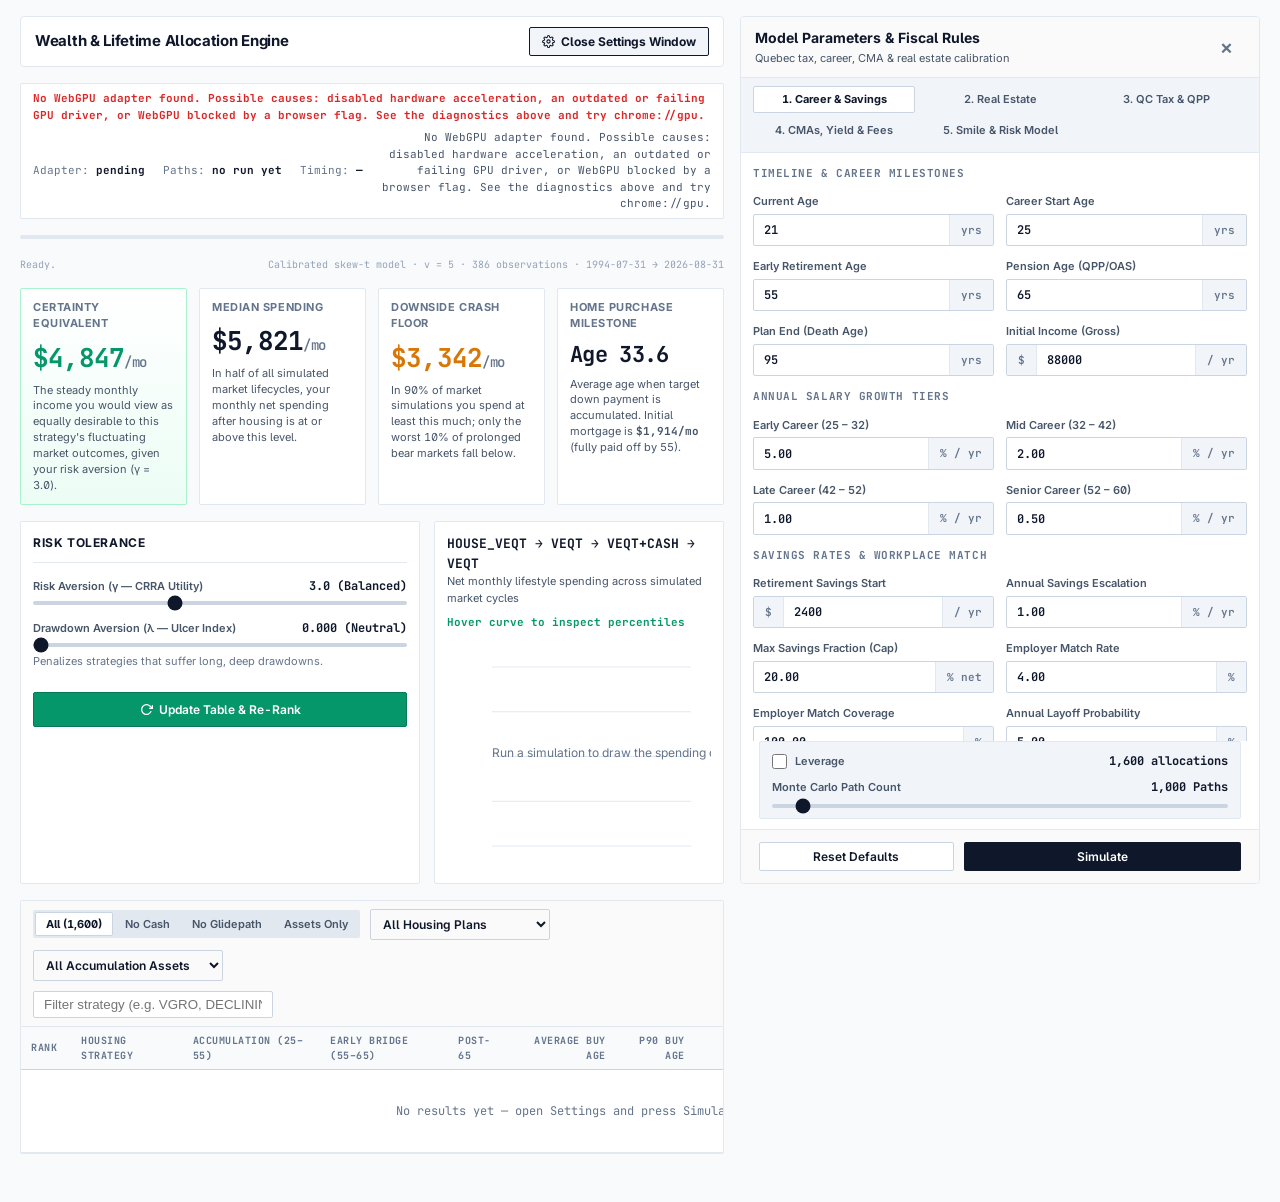
==== index.html @ cee50f3a "Institutional typography and denser UI geometry" ====
<!DOCTYPE html>
<html lang="en">
<head>
<meta charset="UTF-8">
<meta name="viewport" content="width=device-width, initial-scale=1.0">
<title>Wealth &amp; Lifetime Allocation Engine</title>
<link rel="preconnect" href="https://fonts.googleapis.com">
<link rel="preconnect" href="https://fonts.gstatic.com" crossorigin>
<link href="https://fonts.googleapis.com/css2?family=Inter:wght@400;500;600;700;800&family=JetBrains+Mono:wght@400;500;600;700&display=swap" rel="stylesheet">

<style>
:root {
  /* Institutional Wealth Palette (Wealthsimple / RBC Private Banking) */
  --bg-app: #f8fafc;
  --bg-card: #ffffff;
  --bg-subtle: #f1f5f9;
  --bg-hover: #e2e8f0;
  
  --border-subtle: #e2e8f0;
  --border-medium: #cbd5e1;
  --border-focus: #0f172a;
  
  --text-primary: #0f172a;
  --text-secondary: #475569;
  --text-muted: #64748b;
  --text-dim: #94a3b8;
  
  --brand-navy: #0f172a;
  --brand-green: #059669;
  --brand-green-bg: #ecfdf5;
  --brand-green-border: #a7f3d0;
  --brand-amber: #d97706;
  --brand-amber-bg: #fffbeb;
  --brand-amber-border: #fde68a;
  --brand-blue: #0284c7;
  
  --shadow-sm: 0 1px 3px 0 rgba(0, 0, 0, 0.04), 0 1px 2px -1px rgba(0, 0, 0, 0.04);
  --shadow-md: 0 4px 6px -1px rgba(0, 0, 0, 0.05), 0 2px 4px -2px rgba(0, 0, 0, 0.05);

  --font-sans: 'Inter', -apple-system, BlinkMacSystemFont, 'Segoe UI', Roboto, sans-serif;
  --font-mono: 'JetBrains Mono', 'SF Mono', Consolas, monospace;
}

* { box-sizing: border-box; margin: 0; padding: 0; font-feature-settings: "tnum" 1, "cv05" 1, "zero" 1; } /* Tabular numbers & slashed zero */
body {
  background-color: var(--bg-app);
  color: var(--text-primary);
  font-family: var(--font-sans);
  font-size: 13px;
  line-height: 1.5;
  min-height: 100vh;
  padding: 16px 20px 48px;
  -webkit-font-smoothing: antialiased;
}

/* Master Layout: Side-by-Side Dynamic Grid */
.layout-container {
  max-width: 1720px;
  margin: 0 auto;
  display: grid;
  grid-template-columns: minmax(0, 1fr);
  gap: 16px;
  transition: grid-template-columns 0.28s cubic-bezier(0.16, 1, 0.3, 1);
}
.layout-container.settings-open {
  grid-template-columns: minmax(0, 1fr) 520px;
}

.main-column {
  display: flex;
  flex-direction: column;
  gap: 16px;
  min-width: 0;
}

/* Top Institutional Header */
.header-bar {
  background: var(--bg-card);
  border: 1px solid var(--border-subtle);
  border-radius: 4px;
  padding: 10px 14px;
  display: flex;
  justify-content: space-between;
  align-items: center;
  flex-wrap: wrap;
  gap: 12px;
}
.brand-group { display: flex; align-items: center; gap: 12px; }
.brand-title { font-size: 15px; font-weight: 700; color: var(--text-primary); letter-spacing: -0.02em; }

.header-controls { display: flex; align-items: center; gap: 10px; }

button, .btn {
  font-family: var(--font-sans); cursor: pointer; border: 0;
  border-radius: 2px; font-weight: 600; font-size: 12px;
  padding: 6px 12px; transition: all 0.15s ease;
  display: inline-flex; align-items: center; justify-content: center; gap: 6px;
  user-select: none;
}
.btn-primary {
  background: var(--brand-navy); color: #ffffff;
}
.btn-primary:hover { background: #1e293b; }
.btn-secondary {
  background: #ffffff; color: var(--text-primary);
  border: 1px solid var(--border-medium);
}
.btn-secondary:hover { background: var(--bg-subtle); }
.btn-secondary.active {
  background: var(--bg-subtle); border-color: var(--text-primary); font-weight: 700;
}
.btn-green {
  background: var(--brand-green); color: #ffffff; border: 1px solid #047857;
}
.btn-green:hover { background: #047857; }

/* Hero Metrics KPI Strip */
.kpi-row {
  display: grid; grid-template-columns: repeat(4, 1fr); gap: 12px;
}
.kpi-card {
  background: var(--bg-card); border: 1px solid var(--border-subtle);
  border-radius: 2px; padding: 10px 12px;
  display: flex; flex-direction: column; gap: 6px;
}
.kpi-card.featured {
  border-color: var(--brand-green-border);
  background: linear-gradient(180deg, #ffffff 0%, var(--brand-green-bg) 100%);
}
.kpi-label { font-size: 11px; font-weight: 700; text-transform: uppercase; letter-spacing: 0.05em; color: var(--text-muted); }
.kpi-num { font-family: var(--font-mono); font-size: 26px; font-weight: 700; color: var(--text-primary); letter-spacing: -0.03em; }
.kpi-num.green { color: var(--brand-green); }
.kpi-num.amber { color: var(--brand-amber); }
.kpi-subtext { font-size: 11px; color: var(--text-secondary); line-height: 1.45; }

/* Main Workspace: Dials + S-Curve Chart */
.workspace-grid {
  display: grid; grid-template-columns: 400px minmax(0, 1fr); gap: 14px;
}

.card {
  background: var(--bg-card); border: 1px solid var(--border-subtle);
  border-radius: 2px; padding: 12px;
  display: flex; flex-direction: column; gap: 14px;
}
.card-header {
  display: flex; justify-content: space-between; align-items: center;
  border-bottom: 1px solid var(--border-subtle); padding-bottom: 10px;
}
.card-title { font-size: 12px; font-weight: 700; text-transform: uppercase; letter-spacing: 0.05em; color: var(--text-primary); }

.control-group { display: flex; flex-direction: column; gap: 6px; }
.control-top { display: flex; justify-content: space-between; align-items: center; }
.control-label { font-size: 11px; font-weight: 600; color: var(--text-secondary); white-space: nowrap; }
.control-value { font-family: var(--font-mono); font-size: 12px; font-weight: 700; color: var(--text-primary); white-space: nowrap; text-align: right; }

input[type="range"] {
  width: 100%; height: 4px; background: var(--border-medium);
  border-radius: 2px; outline: none; -webkit-appearance: none; cursor: pointer;
  accent-color: var(--brand-navy);
}

/* Institutional Input Affix Group Component */
.input-field { display: flex; flex-direction: column; gap: 4px; }
.field-label { font-size: 11px; font-weight: 600; color: var(--text-secondary); }
.input-affix-wrap {
  display: flex; align-items: center; background: #ffffff;
  border: 1px solid var(--border-medium); border-radius: 2px;
  overflow: hidden; transition: border-color 0.15s;
  width: 100%;
}
.input-affix-wrap:focus-within {
  border-color: var(--brand-navy);
}
.affix {
  padding: 7px 11px; font-size: 11px; font-weight: 600; color: var(--text-muted);
  background: var(--bg-subtle); user-select: none; font-family: var(--font-mono);
  white-space: nowrap !important;
  flex-shrink: 0;
  display: inline-flex; align-items: center;
}
.affix.prefix { border-right: 1px solid var(--border-subtle); }
.affix.suffix { border-left: 1px solid var(--border-subtle); }
.form-input {
  width: 100%; min-width: 0; border: 0; outline: none; padding: 7px 10px;
  font-size: 12px; font-family: var(--font-mono); font-weight: 600;
  color: var(--text-primary); background: transparent;
}
select.form-input {
  font-family: var(--font-sans); cursor: pointer; padding: 6px 8px;
  border: 1px solid var(--border-medium); border-radius: 2px;
}

/* Chart Card */
.chart-box {
  background: var(--bg-card); border: 1px solid var(--border-subtle);
  border-radius: 2px; padding: 12px;
  display: flex; flex-direction: column; gap: 10px; min-width: 0;
}
.chart-top { display: flex; justify-content: space-between; align-items: flex-start; flex-wrap: wrap; gap: 8px; }
.chart-title-main { font-size: 13px; font-weight: 700; color: var(--text-primary); font-family: var(--font-mono); }
.chart-desc { font-size: 11px; color: var(--text-secondary); }
.canvas-wrapper { position: relative; width: 100%; height: 230px; }
canvas { width: 100%; height: 100%; display: block; cursor: crosshair; }

/* Table Leaderboard */
.table-card {
  background: var(--bg-card); border: 1px solid var(--border-subtle);
  border-radius: 2px; overflow: hidden;
  display: flex; flex-direction: column;
}
.table-toolbar {
  padding: 8px 12px; border-bottom: 1px solid var(--border-subtle);
  background: #fafafa; display: flex; justify-content: space-between;
  align-items: center; flex-wrap: wrap; gap: 10px;
}
.segmented-pills {
  display: inline-flex; background: #e2e8f0; padding: 2px; border-radius: 2px; gap: 2px;
}
.seg-pill {
  background: none; border: 0; padding: 4px 10px; font-size: 11px; font-weight: 600;
  color: var(--text-secondary); border-radius: 2px;
}
.seg-pill.active { background: #ffffff; color: var(--text-primary); border: 1px solid var(--border-medium); font-weight: 700; }

.table-wrap { overflow-x: auto; max-height: 540px; }
table { width: 100%; border-collapse: collapse; text-align: left; font-size: 12px; min-width: 1140px; }
thead { position: sticky; top: 0; z-index: 2; background: #f8fafc; border-bottom: 1px solid var(--border-medium); }
th {
  padding: 6px 10px; font-size: 10px; font-weight: 700; text-transform: uppercase;
  letter-spacing: 0.05em; color: var(--text-muted); cursor: pointer; user-select: none;
  font-family: var(--font-mono);
}
th:hover { color: var(--text-primary); }
th.sortable[data-sorted] { color: var(--brand-navy); }
th.sortable[data-sorted]::after { font-size: 8px; opacity: 0.9; margin-left: 4px; }
th.sortable[data-sorted="desc"]::after { content: "\25BC"; }
th.sortable[data-sorted="asc"]::after { content: "\25B2"; }
th.right, td.right { text-align: right; }
tbody tr { border-bottom: 1px solid var(--border-subtle); cursor: pointer; transition: background 0.1s; }
tbody tr.v-spacer { border: 0; cursor: default; transition: none; }
tbody tr:hover { background: #f8fafc; }
tbody tr.selected-row { background: var(--brand-green-bg); border-left: 3px solid var(--brand-green); }
td { padding: 5px 10px; vertical-align: middle; white-space: nowrap; }

.mono { font-family: var(--font-mono); }
:root {
  /* Saturated semantic colors for the two-tone split chips */
  --c-veqt: #1e3a8a;    /* 100/0 Deep Midnight Navy */
  --c-vgro: #2563eb;    /* 80/20 Royal Blue */
  --c-vbal: #0d9488;    /* 60/40 Balanced Teal */
  --c-veqt15: #ea580c;  /* x1.5 Warm Orange */
  --c-veqt2: #dc2626;   /* x2.0 Crimson Red */
  --c-cash: #059669;    /* HISA Emerald Green */
  --c-glide: #0284c7;   /* Sky Steel Blue (Rising & Declining) */
  --c-rent: #64748b;    /* Renter Slate Grey */
}

/* Two-tone split chip: saturated color slug + white label */
.badge {
  display: inline-flex;
  align-items: stretch;   /* chip stretches the full badge height */
  background: #ffffff;
  border: 1px solid #cbd5e1;
  border-radius: 2px;
  overflow: hidden;       /* seamless edge-to-edge clipping */
  font-family: var(--font-mono);
  vertical-align: middle;
  line-height: 1;
}
.badge-chip {
  display: inline-flex;
  align-items: center;
  justify-content: center;
  padding: 0 5px;
  min-width: 22px;
  color: #ffffff;
  font-size: 9px;
  font-weight: 800;
  letter-spacing: -0.02em;
  user-select: none;
  flex-shrink: 0;
}
.badge-text {
  display: inline-flex;
  align-items: center;
  padding: 4px 7px;
  color: #0f172a;
  font-size: 11px;
  font-weight: 700;
  white-space: nowrap;
}
.badge-group { display: inline-flex; align-items: center; gap: 5px; }

/* Category chip colors */
.chip-veqt   { background: var(--c-veqt); }
.chip-vgro   { background: var(--c-vgro); }
.chip-vbal   { background: var(--c-vbal); }
.chip-veqt15 { background: var(--c-veqt15); }
.chip-veqt2  { background: var(--c-veqt2); }
.chip-cash   { background: var(--c-cash); }
.chip-glide  { background: var(--c-glide); }
.chip-rent   { background: var(--c-rent); }

/* SIDE SETTINGS WINDOW */
.settings-panel {
  display: none;
  background: var(--bg-card);
  border: 1px solid var(--border-subtle);
  border-radius: 4px;
  height: calc(100vh - 32px);
  position: sticky;
  top: 16px;
  overflow: hidden;
  flex-direction: column;
}
.layout-container.settings-open .settings-panel {
  display: flex;
}

.panel-titlebar {
  padding: 10px 14px;
  border-bottom: 1px solid var(--border-subtle);
  display: flex;
  justify-content: space-between;
  align-items: center;
  background: #fafafa;
}
.panel-heading { font-size: 14px; font-weight: 700; color: var(--text-primary); }
.panel-close-btn { background: none; border: 0; color: var(--text-muted); font-size: 20px; cursor: pointer; }
.panel-close-btn:hover { color: var(--text-primary); }

/* Category Nav Grid */
.category-nav {
  display: grid;
  grid-template-columns: repeat(3, 1fr);
  gap: 4px;
  padding: 8px 12px;
  background: var(--bg-subtle);
  border-bottom: 1px solid var(--border-subtle);
}
.cat-btn {
  background: transparent; border: 1px solid transparent;
  padding: 6px 4px; font-size: 11px; font-weight: 600;
  color: var(--text-secondary); border-radius: 2px;
  text-align: center; white-space: normal; line-height: 1.2;
}
.cat-btn.active {
  background: #ffffff; color: var(--brand-navy); font-weight: 700;
  border-color: var(--border-medium);
}

.settings-body {
  padding: 12px; overflow-y: auto; flex: 1; display: flex; flex-direction: column; gap: 14px;
}
.tab-section { display: none; flex-direction: column; gap: 12px; }
.tab-section.active { display: flex; }
.section-label { font-size: 11px; font-weight: 700; text-transform: uppercase; letter-spacing: 0.05em; color: var(--text-muted); font-family: var(--font-mono); }
.form-grid-2 { display: grid; grid-template-columns: 1fr 1fr; gap: 12px; }

/* Simulation Setup & Runner Box in Settings */
.sim-runner-box {
  background: var(--bg-subtle);
  border: 1px solid var(--border-subtle);
  border-radius: 2px;
  padding: 10px 12px;
  display: flex;
  flex-direction: column;
  gap: 8px;
}

/* Leverage toggle row inside the runner box */
.sim-toggle-row { display: flex; align-items: center; gap: 8px; cursor: pointer; }
.sim-toggle-row input[type="checkbox"] { width: 15px; height: 15px; margin: 0; cursor: pointer; accent-color: var(--brand-navy); }
.sim-toggle-row .control-value { margin-left: auto; }

.settings-footer {
  padding: 12px 18px; border-top: 1px solid var(--border-subtle);
  background: #fafafa; display: flex; gap: 10px;
}

@media (max-width: 1200px) {
  .layout-container.settings-open { grid-template-columns: 1fr; }
  .settings-panel { position: fixed; inset: 16px; height: auto; z-index: 100; }
  .workspace-grid { grid-template-columns: 1fr; }
  .kpi-row { grid-template-columns: 1fr 1fr; }
}
</style>
<style>.engine-chip.ok{color:var(--brand-green);font-weight:700}.engine-chip.bad{color:#dc2626;font-weight:700}.cma-toggle-row{display:flex;align-items:center;padding:2px 0}.cma-toggle{display:flex;align-items:center;gap:8px;cursor:pointer;font-size:12px;font-weight:600;color:var(--text-primary)}.cma-toggle input[type="checkbox"]{width:15px;height:15px;accent-color:var(--brand-navy);cursor:pointer}.cma-toggle-hint{color:var(--text-muted);font-weight:500}.btn-attract{animation:engine-glow 1.9s ease-in-out infinite;position:relative}.btn-attract::after{content:"";position:absolute;inset:-5px;border-radius:4px;border:2px solid var(--brand-green);opacity:0;animation:engine-ring 1.9s ease-out infinite;pointer-events:none}@keyframes engine-glow{0%,100%{box-shadow:0 0 0 0 rgba(5,150,105,.40)}50%{box-shadow:0 0 16px 3px rgba(5,150,105,.55)}}@keyframes engine-ring{0%{opacity:.9;transform:scale(1)}70%{opacity:0;transform:scale(1.07)}100%{opacity:0}}</style></head>
<body>

<div class="layout-container" id="app-container">

  <!-- MAIN COLUMN -->
  <main class="main-column">

    <!-- INSTITUTIONAL HEADER -->
    <header class="header-bar">
      <div class="brand-group">
        <div class="brand-title">Wealth &amp; Lifetime Allocation Engine</div>
      </div>

      <div class="header-controls">
        <button class="btn btn-secondary" id="btn-toggle-settings">
          <svg width="13" height="13" viewBox="0 0 24 24" fill="none" stroke="currentColor" stroke-width="2"><circle cx="12" cy="12" r="3"/><path d="M19.4 15a1.65 1.65 0 0 0 .33 1.82l.06.06a2 2 0 0 1 0 2.83 2 2 0 0 1-2.83 0l-.06-.06a1.65 1.65 0 0 0-1.82-.33 1.65 1.65 0 0 0-1 1.51V21a2 2 0 0 1-2 2 2 2 0 0 1-2-2v-.09A1.65 1.65 0 0 0 9 19.4a1.65 1.65 0 0 0-1.82.33l-.06.06a2 2 0 0 1-2.83 0 2 2 0 0 1 0-2.83l.06-.06a1.65 1.65 0 0 0 .33-1.82 1.65 1.65 0 0 0-1.51-1H3a2 2 0 0 1-2-2 2 2 0 0 1 2-2h.09A1.65 1.65 0 0 0 4.6 9a1.65 1.65 0 0 0-.33-1.82l-.06-.06a2 2 0 0 1 0-2.83 2 2 0 0 1 2.83 0l.06.06a1.65 1.65 0 0 0 1.82.33H9a1.65 1.65 0 0 0 1-1.51V3a2 2 0 0 1 2-2 2 2 0 0 1 2 2v.09a1.65 1.65 0 0 0 1 1.51 1.65 1.65 0 0 0 1.82-.33l.06-.06a2 2 0 0 1 2.83 0 2 2 0 0 1 0 2.83l-.06.06a1.65 1.65 0 0 0-.33 1.82V9a1.65 1.65 0 0 0 1.51 1H21a2 2 0 0 1 2 2 2 2 0 0 1-2 2h-.09a1.65 1.65 0 0 0-1.51 1z"/></svg>
          <span id="settings-btn-label">Open Settings Window</span>
        </button>
      </div>
    </header>

<div class="engine-status" style="display:flex; flex-wrap:wrap; gap:6px 18px; align-items:center; padding:6px 12px; background:var(--bg-card); border:1px solid var(--border-subtle); border-radius:2px; font-size:11px; font-family:var(--font-mono); color:var(--text-muted)">
  <span id="gpu-status" class="engine-chip ok">Checking WebGPU…</span>
  <span>Adapter: <b id="adapter-meta" style="color:var(--text-primary)">pending</b></span>
  <span>Paths: <b id="completed-meta" style="color:var(--text-primary)">no run yet</b></span>
  <span>Timing: <b id="timing-meta" style="color:var(--text-primary)">—</b></span>
  <span style="flex:1; text-align:right; color:var(--text-secondary)" id="run-message">Open Settings and press “Simulate” to run the engine.</span>
</div>
<div class="progress" style="height:4px; background:var(--border-subtle); border-radius:2px; overflow:hidden; margin:0">
  <div id="progress-fill" style="height:100%; width:0; background:var(--brand-green); transition:width .12s ease"></div>
</div>
<div style="display:flex; justify-content:space-between; font-size:10px; font-family:var(--font-mono); color:var(--text-dim); margin-top:2px">
  <span id="progress-detail">Ready.</span>
  <span>Calibrated skew-t model · ν = 5 · 386 observations · 1994-07-31 → 2026-08-31</span>
</div>


    <!-- HERO KPIS -->
    <section class="kpi-row">
      <div class="kpi-card featured">
        <span class="kpi-label">Certainty Equivalent</span>
        <div class="kpi-num green" id="kpi-ce">$4,847<span style="font-size:14px; font-weight:500; color:var(--text-muted)">/mo</span></div>
        <div class="kpi-subtext" id="kpi-ce-sub">The steady monthly income you would view as equally desirable to this strategy's fluctuating market outcomes, given your risk aversion (&gamma; = 3.0).</div>
      </div>

      <div class="kpi-card">
        <span class="kpi-label">Median Spending</span>
        <div class="kpi-num" id="kpi-median">$5,821<span style="font-size:14px; font-weight:500; color:var(--text-muted)">/mo</span></div>
        <div class="kpi-subtext">In half of all simulated market lifecycles, your monthly net spending after housing is at or above this level.</div>
      </div>

      <div class="kpi-card">
        <span class="kpi-label">Downside Crash Floor</span>
        <div class="kpi-num amber" id="kpi-floor">$3,342<span style="font-size:14px; font-weight:500; color:var(--text-muted)">/mo</span></div>
        <div class="kpi-subtext">In 90% of market simulations you spend at least this much; only the worst 10% of prolonged bear markets fall below.</div>
      </div>

      <div class="kpi-card">
        <span class="kpi-label">Home Purchase Milestone</span>
        <div class="kpi-num" style="font-size:22px" id="kpi-buy-age">Age 33.6</div>
        <div class="kpi-subtext" id="kpi-buy-sub">Average age when target down payment is accumulated. Initial mortgage is <b class="mono" id="kpi-mortgage">$1,914/mo</b> (fully paid off by 55).</div>
      </div>
    </section>

    <!-- WORKSPACE: DIALS + CANVAS S-CURVE -->
    <div class="workspace-grid">
      
      <!-- RISK TOLERANCE PANEL -->
      <div class="card">
        <div class="card-header">
          <span class="card-title">Risk Tolerance</span>
        </div>

        <div class="control-group">
          <div class="control-top">
            <span class="control-label">Risk Aversion (&gamma; &mdash; CRRA Utility)</span>
            <span class="control-value" id="val-gamma">3.0 (Balanced)</span>
          </div>
          <input type="range" id="slider-gamma" min="0" max="8" step="0.5" value="3.0">
        </div>

        <div class="control-group">
          <div class="control-top">
            <span class="control-label">Drawdown Aversion (&lambda; &mdash; Ulcer Index)</span>
            <span class="control-value" id="val-lambda">0.000 (Neutral)</span>
          </div>
          <input type="range" id="slider-lambda" min="0" max="0.03" step="0.005" value="0.000">
          <span style="font-size:11px; color:var(--text-muted)">Penalizes strategies that suffer long, deep drawdowns.</span>
        </div>

        <button class="btn btn-green" id="btn-update-table" style="width:100%; margin-top:8px; padding:9px 16px;">
          <svg width="13" height="13" viewBox="0 0 24 24" fill="none" stroke="currentColor" stroke-width="2.5"><polyline points="23 4 23 10 17 10"/><path d="M20.49 15a9 9 0 1 1-2.12-9.36L23 10"/></svg>
          Update Table & Re-Rank
        </button>
      </div>

      <!-- S-CURVE CANVAS CHART -->
      <div class="chart-box">
        <div class="chart-top">
          <div>
            <div class="chart-title-main" id="chart-strategy-name">HOUSE_VEQT &rarr; VEQT &rarr; VEQT+CASH &rarr; VEQT</div>
            <div class="chart-desc">Net monthly lifestyle spending across simulated market cycles</div>
          </div>
          <div style="display:flex; align-items:center; gap:12px; font-size:11px; font-family:var(--font-mono)">
            <span id="chart-crosshair-val" style="color:var(--brand-green); font-weight:700">Hover curve to inspect percentiles</span>
          </div>
        </div>
        <div class="canvas-wrapper">
          <canvas id="chart-canvas"></canvas>
        </div>
      </div>

    </div>

    <!-- TABLE LEADERBOARD -->
    <div class="table-card">
      <div class="table-toolbar">
        <div style="display:flex; align-items:center; gap:10px; flex-wrap:wrap">
          <div class="segmented-pills" id="seg-mix">
            <button class="seg-pill active" data-mix="ALL">All (1,600)</button>
            <button class="seg-pill" data-mix="NO_CASH">No Cash</button>
            <button class="seg-pill" data-mix="NO_GLIDEPATH">No Glidepath</button>
            <button class="seg-pill" data-mix="ASSETS_ONLY">Assets Only</button>
          </div>

          <!-- Housing Strategy Mode Dropdown -->
          <select id="filter-house" class="form-input" style="width:180px">
            <option value="ALL" selected>All Housing Plans</option>
            <option value="HOUSE_VEQT">Homeowner (VEQT Fund)</option>
            <option value="HOUSE_VGRO">Homeowner (VGRO Fund)</option>
            <option value="HOUSE_VBAL">Homeowner (VBAL Fund)</option>
            <option value="HOUSE_CASH">Homeowner (CASH HISA)</option>
            <option value="HOUSE_NONE">Renter ($2.5k Rent)</option>
          </select>

          <!-- All Accumulation Assets Dropdown -->
          <select id="filter-accum" class="form-input" style="width:190px">
            <option value="ALL">All Accumulation Assets</option>
            <option value="VEQT">VEQT (100% Equity)</option>
            <option value="VGRO">VGRO (80/20 Balanced)</option>
            <option value="VBAL">VBAL (60/40 Conservative)</option>
            <option value="VEQT1.5">VEQT1.5 (1.5x Leveraged)</option>
            <option value="VEQT2">VEQT2 (2.0x Leveraged)</option>
          </select>
        </div>

        <input type="text" id="table-search" placeholder="Filter strategy (e.g. VGRO, DECLINING)..." style="width:240px; padding:5px 10px; border:1px solid var(--border-medium); border-radius:2px;">
      </div>

      <div class="table-wrap">
        <table>
          <thead>
            <tr>
              <th style="width:50px">Rank</th>
              <th class="sortable" data-col="house">Housing Strategy</th>
              <th class="sortable" id="th-accum" data-col="accum">Accumulation (25–55)</th>
              <th class="sortable" id="th-bridge" data-col="bridge">Early Bridge (55–65)</th>
              <th class="sortable" id="th-post" data-col="post">Post-65</th>
              <th class="right sortable" data-col="buyAge">Average Buy Age</th>
              <th class="right sortable" data-col="p90BuyAge">P90 Buy Age</th>
              <th class="right sortable" data-col="mortgage">Average Mortgage</th>
              <th class="right sortable" style="color:var(--brand-green)" data-col="ce">Certainty Equivalent</th>
              <th class="right sortable" data-col="median">Median</th>
              <th class="right sortable" data-col="ui">Ulcer Index</th>
              <th class="right sortable" style="color:var(--brand-amber)" data-col="floor">P10</th>
              <th class="right sortable" data-col="p90">P90</th>
            </tr>
          </thead>
          <tbody id="table-body">
            <!-- Populated by JS -->
          </tbody>
        </table>
      </div>
    </div>

  </main>

  <!-- SIDE SETTINGS DOCKED WINDOW -->
  <aside class="settings-panel" id="settings-window">
    <div class="panel-titlebar">
      <div>
        <div class="panel-heading">Model Parameters & Fiscal Rules</div>
        <div style="font-size:11px; color:var(--text-secondary); margin-top:2px">Quebec tax, career, CMA & real estate calibration</div>
      </div>
      <button class="panel-close-btn" id="btn-close-settings">&times;</button>
    </div>

    <!-- Category Nav Grid -->
    <div class="category-nav">
      <button class="cat-btn active" data-tab="tab-career">1. Career & Savings</button>
      <button class="cat-btn" data-tab="tab-re">2. Real Estate</button>
      <button class="cat-btn" data-tab="tab-tax">3. QC Tax & QPP</button>
      <button class="cat-btn" data-tab="tab-cma">4. CMAs, Yield & Fees</button>
      <button class="cat-btn" data-tab="tab-spend">5. Smile & Risk Model</button>
    </div>

    <div class="settings-body">
      
      <!-- TAB 1: CAREER & SAVINGS -->
      <div class="tab-section active" id="tab-career">
        <div class="section-label">Timeline & Career Milestones</div>
        <div class="form-grid-2">
          <div class="input-field">
            <span class="field-label">Current Age</span>
            <div class="input-affix-wrap"><input type="number" id="inp-currentAge" class="form-input" value="21"><span class="affix suffix">yrs</span></div>
          </div>
          <div class="input-field">
            <span class="field-label">Career Start Age</span>
            <div class="input-affix-wrap"><input type="number" id="inp-careerStartAge" class="form-input" value="25"><span class="affix suffix">yrs</span></div>
          </div>
          <div class="input-field">
            <span class="field-label">Early Retirement Age</span>
            <div class="input-affix-wrap"><input type="number" id="inp-retirementAge" class="form-input" value="55"><span class="affix suffix">yrs</span></div>
          </div>
          <div class="input-field">
            <span class="field-label">Pension Age (QPP/OAS)</span>
            <div class="input-affix-wrap"><input type="number" id="inp-pensionStartAge" class="form-input" value="65"><span class="affix suffix">yrs</span></div>
          </div>
          <div class="input-field">
            <span class="field-label">Plan End (Death Age)</span>
            <div class="input-affix-wrap"><input type="number" id="inp-deathAge" class="form-input" value="95"><span class="affix suffix">yrs</span></div>
          </div>
          <div class="input-field">
            <span class="field-label">Initial Income (Gross)</span>
            <div class="input-affix-wrap"><span class="affix prefix">$</span><input type="text" id="inp-startingSalary" class="form-input" value="88,000"><span class="affix suffix">/ yr</span></div>
          </div>
        </div>

        <div class="section-label">Annual Salary Growth Tiers</div>
        <div class="form-grid-2">
          <div class="input-field">
            <span class="field-label" id="lbl-tier1">Early Career (25 – 32)</span>
            <div class="input-affix-wrap"><input type="number" step="0.1" class="form-input" value="5.0"><span class="affix suffix">% / yr</span></div>
          </div>
          <div class="input-field">
            <span class="field-label">Mid Career (32 – 42)</span>
            <div class="input-affix-wrap"><input type="number" step="0.1" class="form-input" value="2.0"><span class="affix suffix">% / yr</span></div>
          </div>
          <div class="input-field">
            <span class="field-label">Late Career (42 – 52)</span>
            <div class="input-affix-wrap"><input type="number" step="0.1" class="form-input" value="1.0"><span class="affix suffix">% / yr</span></div>
          </div>
          <div class="input-field">
            <span class="field-label" id="lbl-tier4">Senior Career (52 – 60)</span>
            <div class="input-affix-wrap"><input type="number" step="0.1" class="form-input" value="0.5"><span class="affix suffix">% / yr</span></div>
          </div>
        </div>

        <div class="section-label">Savings Rates & Workplace Match</div>
        <div class="form-grid-2">
          <div class="input-field">
            <span class="field-label">Retirement Savings Start</span>
            <div class="input-affix-wrap"><span class="affix prefix">$</span><input type="text" class="form-input" value="2,400"><span class="affix suffix">/ yr</span></div>
          </div>
          <div class="input-field">
            <span class="field-label">Annual Savings Escalation</span>
            <div class="input-affix-wrap"><input type="number" step="0.1" class="form-input" value="1.0"><span class="affix suffix">% / yr</span></div>
          </div>
          <div class="input-field">
            <span class="field-label">Max Savings Fraction (Cap)</span>
            <div class="input-affix-wrap"><input type="number" step="1" class="form-input" value="20.0"><span class="affix suffix">% net</span></div>
          </div>
          <div class="input-field">
            <span class="field-label">Employer Match Rate</span>
            <div class="input-affix-wrap"><input type="number" step="0.5" class="form-input" value="4.0"><span class="affix suffix">%</span></div>
          </div>
          <div class="input-field">
            <span class="field-label">Employer Match Coverage</span>
            <div class="input-affix-wrap"><input type="number" step="10" class="form-input" value="100.0"><span class="affix suffix">%</span></div>
          </div>
          <div class="input-field">
            <span class="field-label">Annual Layoff Probability</span>
            <div class="input-affix-wrap"><input type="number" step="0.5" class="form-input" value="5.0"><span class="affix suffix">%</span></div>
          </div>
        </div>
      </div>

      <!-- TAB 2: REAL ESTATE & RENTING -->
      <div class="tab-section" id="tab-re">
        <div class="section-label">Property & Mortgage Parameters</div>
        <div class="form-grid-2">
          <div class="input-field">
            <span class="field-label">Target Property Value</span>
            <div class="input-affix-wrap"><span class="affix prefix">$</span><input type="text" class="form-input" value="500,000"></div>
          </div>
          <div class="input-field">
            <span class="field-label">Down Payment Fraction</span>
            <div class="input-affix-wrap"><input type="number" step="1" class="form-input" value="20.0"><span class="affix suffix">%</span></div>
          </div>
          <div class="input-field">
            <span class="field-label">Closing & Welcome Tax</span>
            <div class="input-affix-wrap"><span class="affix prefix">$</span><input type="text" class="form-input" value="10,000"></div>
          </div>
          <div class="input-field">
            <span class="field-label">Real Mortgage Interest Rate</span>
            <div class="input-affix-wrap"><input type="number" step="0.05" class="form-input" value="2.00"><span class="affix suffix">% / yr</span></div>
          </div>
          <div class="input-field">
            <span class="field-label">Condo Fees + Municipal Tax</span>
            <div class="input-affix-wrap"><span class="affix prefix">$</span><input type="text" class="form-input" value="650"><span class="affix suffix">/ mo</span></div>
          </div>
          <div class="input-field">
            <span class="field-label">Market Rent (Renter Baseline)</span>
            <div class="input-affix-wrap"><span class="affix prefix">$</span><input type="text" class="form-input" value="2,500"><span class="affix suffix">/ mo</span></div>
          </div>
        </div>

        <div class="section-label">Housing Savings & Registered Programs</div>
        <div class="form-grid-2">
          <div class="input-field">
            <span class="field-label">House Savings Start</span>
            <div class="input-affix-wrap"><span class="affix prefix">$</span><input type="text" class="form-input" value="1,200"><span class="affix suffix">/ yr</span></div>
          </div>
          <div class="input-field">
            <span class="field-label">House Savings Escalation</span>
            <div class="input-affix-wrap"><input type="number" step="0.1" class="form-input" value="2.0"><span class="affix suffix">% / yr</span></div>
          </div>
          <div class="input-field">
            <span class="field-label">Max House Savings Fraction (Cap)</span>
            <div class="input-affix-wrap"><input type="number" step="1" class="form-input" value="10.0"><span class="affix suffix">% net</span></div>
          </div>
          <div class="input-field">
            <span class="field-label">FHSA Annual Contribution</span>
            <div class="input-affix-wrap"><span class="affix prefix">$</span><input type="text" class="form-input" value="8,000"><span class="affix suffix">/ yr</span></div>
          </div>
          <div class="input-field">
            <span class="field-label">FHSA Lifetime Maximum</span>
            <div class="input-affix-wrap"><span class="affix prefix">$</span><input type="text" class="form-input" value="40,000"></div>
          </div>
          <div class="input-field">
            <span class="field-label">HBP Max RRSP Withdrawal</span>
            <div class="input-affix-wrap"><span class="affix prefix">$</span><input type="text" class="form-input" value="60,000"></div>
          </div>
          <div class="input-field">
            <span class="field-label">HBP Repayment Period</span>
            <div class="input-affix-wrap"><input type="number" class="form-input" value="15"><span class="affix suffix">yrs</span></div>
          </div>
        </div>
      </div>

      <!-- TAB 3: TAX & QPP -->
      <div class="tab-section" id="tab-tax">
        <div class="section-label">Quebec & Federal Income Tax Rules</div>
        <div class="form-grid-2">
          <div class="input-field">
            <span class="field-label">RRSP Meltdown Ceiling</span>
            <div class="input-affix-wrap"><span class="affix prefix">$</span><input type="text" class="form-input" value="55,000"><span class="affix suffix">/ yr</span></div>
          </div>
          <div class="input-field">
            <span class="field-label">OAS Clawback Threshold</span>
            <div class="input-affix-wrap"><span class="affix prefix">$</span><input type="text" class="form-input" value="95,323"><span class="affix suffix">/ yr</span></div>
          </div>
          <div class="input-field">
            <span class="field-label">Capital Gains Inclusion Rate</span>
            <div class="input-affix-wrap"><input type="number" step="1" class="form-input" value="50.0"><span class="affix suffix">%</span></div>
          </div>
          <div class="input-field">
            <span class="field-label">Capital Gains Marginal Tax</span>
            <div class="input-affix-wrap"><input type="number" step="1" class="form-input" value="30.0"><span class="affix suffix">%</span></div>
          </div>
        </div>

        <div class="section-label">Enhanced QPP & OAS Government Pensions</div>
        <div class="form-grid-2">
          <div class="input-field">
            <span class="field-label">Enhanced QPP Max at 65</span>
            <div class="input-affix-wrap"><span class="affix prefix">$</span><input type="text" class="form-input" value="25,500"><span class="affix suffix">/ yr</span></div>
          </div>
          <div class="input-field">
            <span class="field-label">OAS Maximum at 65</span>
            <div class="input-affix-wrap"><span class="affix prefix">$</span><input type="text" class="form-input" value="8,908"><span class="affix suffix">/ yr</span></div>
          </div>
          <div class="input-field">
            <span class="field-label">QPP Tier 1 MGA (YMPE)</span>
            <div class="input-affix-wrap"><span class="affix prefix">$</span><input type="text" class="form-input" value="71,300"></div>
          </div>
          <div class="input-field">
            <span class="field-label">QPP Tier 2 MSGA (YAMPE)</span>
            <div class="input-affix-wrap"><span class="affix prefix">$</span><input type="text" class="form-input" value="81,200"></div>
          </div>
          <div class="input-field">
            <span class="field-label">QPP Deferral Rate (to 72)</span>
            <div class="input-affix-wrap"><input type="number" step="0.1" class="form-input" value="8.4"><span class="affix suffix">% / yr</span></div>
          </div>
          <div class="input-field">
            <span class="field-label">OAS Deferral Rate (to 70)</span>
            <div class="input-affix-wrap"><input type="number" step="0.1" class="form-input" value="7.2"><span class="affix suffix">% / yr</span></div>
          </div>
        </div>
      </div>

      <!-- TAB 4: CMAS, YIELD & FEES -->
      <div class="tab-section" id="tab-cma">
        <div class="section-label">Real Expected Returns (CMAs) & Distributions</div>
        <div class="form-grid-2">
          <div class="input-field">
            <span class="field-label">VEQT Real Expected Return</span>
            <div class="input-affix-wrap"><input type="number" step="0.05" class="form-input" value="4.30"><span class="affix suffix">% / yr</span></div>
          </div>
          <div class="input-field">
            <span class="field-label">VGRO Real Expected Return</span>
            <div class="input-affix-wrap"><input type="number" step="0.05" class="form-input" value="3.71"><span class="affix suffix">% / yr</span></div>
          </div>
          <div class="input-field">
            <span class="field-label">VBAL Real Expected Return</span>
            <div class="input-affix-wrap"><input type="number" step="0.05" class="form-input" value="3.12"><span class="affix suffix">% / yr</span></div>
          </div>
          <div class="input-field">
            <span class="field-label">HISA Cash Real Return</span>
            <div class="input-affix-wrap"><input type="number" step="0.05" class="form-input" value="-0.50"><span class="affix suffix">% / yr</span></div>
          </div>
          <div class="input-field">
            <span class="field-label">Distribution Yield</span>
            <div class="input-affix-wrap"><input type="number" step="0.1" class="form-input" value="1.8"><span class="affix suffix">% / yr</span></div>
          </div>
          <div class="input-field">
            <span class="field-label">Tax on Distributions</span>
            <div class="input-affix-wrap"><input type="number" step="1" class="form-input" value="25.0"><span class="affix suffix">%</span></div>
          </div>
        </div>

        <div class="cma-toggle-row">
  <label class="cma-toggle" for="inp-use-forward-cmas">
    <input type="checkbox" id="inp-use-forward-cmas" checked>
    <span>Use expected returns above <span class="cma-toggle-hint">&mdash; off uses historical</span></span>
  </label>
</div>

<div class="section-label">Leverage Borrowing & Cash Buffer</div>
        <div class="form-grid-2">
          <div class="input-field">
            <span class="field-label">Real Borrowing Rate</span>
            <div class="input-affix-wrap"><input type="number" step="0.05" class="form-input" value="2.25"><span class="affix suffix">% / yr</span></div>
          </div>
          <div class="input-field">
            <span class="field-label">Extra MER for VEQT1.5</span>
            <div class="input-affix-wrap"><input type="number" step="0.01" class="form-input" value="0.20"><span class="affix suffix">% / yr</span></div>
          </div>
          <div class="input-field">
            <span class="field-label">Extra MER for VEQT2.0</span>
            <div class="input-affix-wrap"><input type="number" step="0.01" class="form-input" value="0.40"><span class="affix suffix">% / yr</span></div>
          </div>
          <div class="input-field">
            <span class="field-label">Cash Wedge Duration</span>
            <div class="input-affix-wrap"><input type="number" step="0.5" class="form-input" value="3.0"><span class="affix suffix">yrs</span></div>
          </div>
        </div>
      </div>

      <!-- TAB 5: SPENDING SMILE & RISK MODEL -->
      <div class="tab-section" id="tab-spend">
        <div class="section-label">Retirement Spending Smile Tiers</div>
        <div class="form-grid-2">
          <div class="input-field">
            <span class="field-label">Active Phase (60 – 70)</span>
            <div class="input-affix-wrap"><input type="number" step="0.1" class="form-input" value="0.0"><span class="affix suffix">% / yr</span></div>
          </div>
          <div class="input-field">
            <span class="field-label">Slowing Phase (70 – 77)</span>
            <div class="input-affix-wrap"><input type="number" step="0.1" class="form-input" value="-1.0"><span class="affix suffix">% / yr</span></div>
          </div>
          <div class="input-field">
            <span class="field-label">Late Phase (77 – 78)</span>
            <div class="input-affix-wrap"><input type="number" step="0.1" class="form-input" value="-1.5"><span class="affix suffix">% / yr</span></div>
          </div>
          <div class="input-field">
            <span class="field-label">Care Phase (78 – 95)</span>
            <div class="input-affix-wrap"><input type="number" step="0.1" class="form-input" value="1.2"><span class="affix suffix">% / yr</span></div>
          </div>
        </div>

        <div class="section-label">Heavy-Tailed Skew & Calibration</div>
        <div class="form-grid-2">
          <div class="input-field">
            <span class="field-label">Degrees of Freedom (&nu;)</span>
            <div class="input-affix-wrap"><input type="number" class="form-input" value="5"></div>
          </div>
          <div class="input-field">
            <span class="field-label">Skew Delta Cap</span>
            <div class="input-affix-wrap"><input type="number" step="0.01" class="form-input" value="0.85"></div>
          </div>
          <div class="input-field">
            <span class="field-label">Mortality Reduction</span>
            <div class="input-affix-wrap"><input type="number" step="0.05" class="form-input" value="0.50"></div>
          </div>
          <div class="input-field">
            <span class="field-label">Annual Discount Rate</span>
            <div class="input-affix-wrap"><input type="number" step="0.1" class="form-input" value="1.0"><span class="affix suffix">% / yr</span></div>
          </div>
        </div>
      </div>

    </div>

    <!-- Simulation Runner Setup Inside Settings -->
    <div style="padding: 0 18px 10px;">
      <div class="sim-runner-box">
        <label class="sim-toggle-row" for="chk-leverage" title="Include VEQT 1.5 / VEQT 2.0 leveraged strategies. Off by default: 1,600 strategies without leverage; on: all 5,040.">
          <input type="checkbox" id="chk-leverage">
          <span class="control-label">Leverage</span>
          <span class="control-value" id="val-leverage-count">1,600 allocations</span>
        </label>
        <div class="control-top">
          <span class="control-label">Monte Carlo Path Count</span>
          <span class="control-value" id="val-sim-count">1,000 Paths</span>
        </div>
        <input type="range" id="slider-sim-count" min="500" max="10000" step="500" value="1000">
      </div>
    </div>

    <!-- Settings Window Actions: Reset Defaults & Simulate -->
    <div class="settings-footer">
      <button class="btn btn-secondary" style="flex:1" id="btn-reset-defaults">Reset Defaults</button>
      <button class="btn btn-primary btn-attract" style="flex:1.5" id="btn-run-sim">Simulate</button>
    </div>
  </aside>

</div>

<script type="application/json" id="model-data">{"defaultSeed":42,"defaults":{"simulations":1000,"batchSize":250,"columnsPerWorkgroup":1,"gamma":3.0,"floorPercentile":10,"targetSpending":3500.0,"allocationCount":5040},"inputs":{"currentAge":21,"careerStartAge":25,"retirementAge":55,"pensionStartAge":65,"deathAge":95,"startingSalary":88000.0,"promotionPhases":[{"start":25,"end":32,"growth":0.05},{"start":32,"end":42,"growth":0.02},{"start":42,"end":52,"growth":0.01},{"start":52,"end":60,"growth":0.005}],"savingsStartAnnual":2400.0,"retirementSavingsStartAnnual":2400.0,"retirementSavingsEscalationRate":0.01,"houseSavingsStartAnnual":1200.0,"houseSavingsEscalationRate":0.02,"savingsMaxFraction":0.2,"houseSavingsMaxFraction":0.1,"propertyValue":500000.0,"downPaymentFraction":0.2,"closingCosts":10000.0,"realMortgageRateAnnual":0.02,"monthlyPropertyTaxesCondo":650.0,"monthlyMarketRent":2500.0,"fhsaAnnualLimit":8000.0,"fhsaMaxBalance":40000.0,"hbpMaxWithdrawal":60000.0,"hbpRepaymentYears":15,"tfsaAnnualLimit":7000.0,"rrspContributionRate":0.18,"rrspMaxContribution":31560.0,"otherTfsa":10000.0,"layoffAnnualProbability":0.05,"post50HealthcareAnnual":3600.0,"healthcareEndAge":65,"annualDistributionYield":0.018,"taxOnDistributions":0.25,"capitalGainsInclusionRate":0.5,"capitalGainsTaxRate":0.3,"realBorrowRateAnnual":0.0225,"extraMer15":0.002,"extraMer20":0.004,"hisaAnnualRealReturn":-0.005,"cashWedgeYears":3.0,"meltdownBracketAnnual":55000.0,"oasClawbackThreshold":95323.0,"oasClawbackRate":0.15,"maxQppAge65":25500.0,"maxOasAge65":8907.72,"qppDeferralAnnual":0.084,"qppDeferralCap":1.588,"oasDeferralAnnual":0.072,"oasDeferralCap":1.36,"oas75Increase":1.1,"taxThresholdsAnnual":[16000.0,52000.0,104000.0,175000.0],"taxRates":[0.0,0.27,0.37,0.47,0.53],"qppBasicAnnual":3500.0,"qppMaximumAnnual":71300.0,"qppMaximumMSGA":81200.0,"qppRate":0.064,"qppRateTier2":0.04,"eiMaximumAnnual":65700.0,"eiRate":0.0131,"rqapMaximumAnnual":98000.0,"rqapRate":0.00494,"cmas":{"VEQT":0.043,"VGRO":0.0371,"VBAL":0.0312},"useForwardLookingCmas":true,"skewDegreesFreedom":5,"deltaCap":0.85,"deltaTolerance":0.99,"mortalityReductionFactor":0.5,"discountRateAnnual":0.01,"smileSchedule":[{"start":60,"end":70,"change":0.0},{"start":70,"end":77,"change":-0.01},{"start":77,"end":78,"change":-0.015},{"start":78,"end":95,"change":0.012}],"rrifFactors":{"71":0.0528,"72":0.054,"73":0.0553,"74":0.0567,"75":0.0582,"76":0.0598,"77":0.0617,"78":0.0636,"79":0.0658,"80":0.0682,"81":0.0708,"82":0.0738,"83":0.0771,"84":0.0808,"85":0.0851,"86":0.0899,"87":0.0955,"88":0.1021,"89":0.1099,"90":0.1192,"91":0.1306,"92":0.1449,"93":0.1634,"94":0.1879},"employerMatchRate":0.04,"employerMatchPercent":1.0},"historicalReturns":[0.03501801305364172,0.032138634614997885,0.027131539265609295,0.03922151653302608,0.032688646979167624,0.024344537483491413,-0.02550612585333445,-0.022287782603712447,-0.018547530819110647,0.01498141073397341,0.011880159157776404,0.008385109021110004,-0.03841047506183737,-0.032980498290829496,-0.027178779527503694,0.022216076612390445,0.018761571303088198,0.01592401243702124,-0.020222672395323715,-0.015115105820463715,-0.009646302290889364,0.013654043033443086,0.013994295385758138,0.013685061555911426,0.03743815113601423,0.031220802065115905,0.025441024661154277,-0.005819348309372696,-0.0036309012937401075,-0.0012259635281344217,0.035867427942275265,0.036093507331470764,0.034559331757758605,0.018937690577047972,0.016669575015089366,0.013241671756505369,0.03229357162664015,0.025003176439899244,0.01743087032849866,-0.018876160053819868,-0.012546771079003483,-0.005424449432437473,0.019050541185759773,0.01628660321797315,0.013005262480686675,-0.018868822190464374,-0.012601944157189626,-0.006165869283313974,0.04594155249261167,0.039074248158160296,0.03253019890396547,0.02154160299003438,0.020050222886068836,0.018538692233511345,0.0432236800936856,0.037096113940708,0.02946193785890494,-0.0009230918576677016,-0.004912636902337453,-0.009672330268938767,0.005170294467692793,0.002514208194542844,-9.995485995673015e-05,0.024107114866095403,0.018008129223678893,0.012106298772586843,0.018004225432202592,0.013771586476337916,0.008024863850886188,-0.016382824862622214,-0.011213601798440442,-0.005798997465991107,-0.035846677215367495,-0.028404926667668806,-0.02044218871443182,0.026948768743236817,0.021913064190454135,0.015279710938880031,0.036510340803907804,0.032382546223211905,0.028185265663321024,0.006900745670442188,0.009212670338603957,0.010987405283883422,0.062426955849326005,0.05275263077077286,0.04185773175791474,0.0022286427329849534,0.0012522241233241527,-0.0013952770423817373,0.01771021607406431,0.014940706468719478,0.009947947280012803,0.014487245166455054,0.01146386965148416,0.008005038245829876,-0.03053871061480351,-0.026690835832152482,-0.023668213435449892,0.032286680202497475,0.027902627951401193,0.02381147133735184,0.057851978838946216,0.04791139369307018,0.038182230925216665,0.032320177641185,0.027238713252353497,0.021742467593835135,0.06240055031073699,0.055978157933763706,0.04782478350510533,-0.05338454087806532,-0.04595168299444918,-0.037582713782078225,0.05672207370104876,0.04923898480177691,0.03921124050611091,-0.040945152809148344,-0.03175422389477944,-0.021642776892310867,0.002555667627894609,0.0019827303964210508,-3.07425342633838e-05,0.01976778229353582,0.018250602937073257,0.0151009038789236,0.004250044781600293,0.002360847563051438,0.0014590500120397198,0.05313645749687024,0.04345544278196467,0.03147469504269251,0.04452552877549554,0.03716773339266455,0.026781005942348113,0.013225846296177846,0.011329081961454213,0.008669220218991969,-0.02164336210704909,-0.01738456604357752,-0.013296982317579586,0.00593334848160354,0.004688282646475361,0.0039295628299589325,-0.006426816175961858,-0.004639343104617,-0.0038927880819474847,-0.14954166542230385,-0.11963843472202518,-0.08543378024903847,0.02188342077013128,0.02249506423345271,0.023150069647603022,0.10563220421560593,0.08450742414622536,0.062347924195640614,0.03652135343256968,0.029967430681390184,0.022426965031491886,0.048939678452227575,0.04005083915850616,0.030551563922391,0.011343839540712386,0.010110381318254147,0.009555597693597484,-0.037046485526182504,-0.0327913867652293,-0.02858092991166461,0.046459272297925125,0.037751489934853444,0.029469705921324918,0.03410767040918827,0.02897648110136153,0.023093361483329966,-0.02187091717390688,-0.01941888125686675,-0.01680377384197229,0.045179018969786267,0.03544257816140162,0.025324261405324178,0.007273251523104207,0.004543645992661105,0.003229550748239385,-0.013969229757768153,-0.011456973647423041,-0.008953689282212074,-0.022830962293752033,-0.016642801858007483,-0.008631474482068136,0.04997264464536921,0.04053442246065808,0.030179942607610588,0.04292277543686773,0.03564233069539258,0.027494389167391775,0.07856142926595178,0.06391248881208278,0.04653809977037415,-0.024476093543006727,-0.019620752838599986,-0.013648111834716037,0.021033657385133075,0.017973106202981537,0.013178335870130953,0.06052708685350261,0.05055732299486482,0.041160585249377046,-0.030015756352265055,-0.024569499824706242,-0.018749323255389583,-0.021293765065382275,-0.018420788759805018,-0.01586665021545275,0.05006094305369557,0.043246439180157026,0.0368208841093729,-0.010345479584762285,-0.0064980958609400785,-0.003345156518295478,0.05390367452281053,0.046353575334523445,0.03952365625795706,-0.05184797778022043,-0.041869126784020994,-0.030994173838934658,-0.038611999024085075,-0.0313669102663473,-0.024030716088176862,-0.07869813854889962,-0.06138155925112143,-0.04173196938312407,-0.0025325259387368737,-0.005732067135832963,-0.011580139537856304,0.03964066315867654,0.03249267848303772,0.023541008950363373,-0.09511744477965478,-0.07730610201420918,-0.056943580702748964,-0.04846994507499813,-0.04041138089019014,-0.03059921594228765,0.037338358844320796,0.024548657113909744,0.010483980296517093,0.009153842583720095,0.007089625149392154,0.004959297184568445,-0.040937241054444184,-0.03165100646175023,-0.021692231883987723,-0.012443898527068065,-0.005248080512829545,0.0020007265686621256,-0.034792388921780826,-0.024049727584496194,-0.012363079116520015,-0.07941303084277107,-0.06282760883802974,-0.04390150450725838,0.029129608458955403,0.030884959485497188,0.03189402340570635,0.0657203020180519,0.0504620980561139,0.03288804924062916,0.03067938810815707,0.024292881626443164,0.015230672262078304,-0.015183231140707965,-0.011311544390622985,-0.007742363848473044,-0.007358927706370477,-0.006181218549352274,-0.004693925140969113,0.0376616276645787,0.025128223000794536,0.011569054296676429,-0.045561111702362767,-0.034332133933256626,-0.021107660425842778,-0.01904615397233922,-0.012817594090747897,-0.004744972339685516,-0.07216612740937978,-0.057218214978796866,-0.040635162240630573,-0.059916349156989734,-0.04701276149476408,-0.032016112896229965,-0.010022772185136475,-0.0038267446787390025,0.0028261057660412536,-0.07667408590769298,-0.05869594311510484,-0.03724007664852935,0.033869073065224464,0.025181429427145074,0.013045233348690122,0.05804232528082087,0.0467476757375509,0.034004459767338346,-0.025303773668014617,-0.01531074937753829,-0.004031787099149753,-0.04445381497109746,-0.038687645533090564,-0.03195088600227636,-0.037489449432929645,-0.030102696324702638,-0.020758459029673437,-0.01959738774608233,-0.01765913430672328,-0.01577391441533349,0.05605754929013829,0.04938407771981912,0.03954206121545023,0.021102068982269406,0.025684539974130782,0.030457479942514132,0.01895033046493655,0.01651534724751813,0.014437503999418677,0.05844116781165187,0.041495578874053196,0.02256536891923333,0.022778180557978978,0.020914577815310587,0.019999223364429275,-0.019667668173636854,-0.011136342220956719,-0.0010208524983640332,0.043300847414251775,0.032698209313712034,0.02041616082589859,-0.003986004500595164,-0.003017526565184836,-0.003071379445218736,0.04784541265110631,0.037172643236834224,0.025031742266675927,0.04057181908740848,0.03410050540474785,0.026875450026909498,0.027016697257718603,0.024984293428207405,0.02210824365894326,-0.025005440048275096,-0.019509545871135625,-0.011171862110736619,-0.004911022308895396,-0.008151679751727592,-0.012593947311605236,0.001003511814196223,-0.0016783899482064601,-0.004973143949467906,0.008960732126077398,0.0038276414160225425,-0.0009320594112820491,-0.02977482588963476,-0.020761964272206113,-0.011269378945696462,-0.003452519350297778,0.0017270320517648319,0.007266418041769196,-0.004753050487305566,-0.0035374607682987502,-0.003112005138850571,-0.005217005999779478,-0.0019040126076779185,0.0018511592532948207,0.026213558398147763,0.022171861427241257,0.01689457571406061,0.04253396866235226,0.03403452240416738,0.02460466629268332,0.0016076663739075236,0.002936902861749635,0.004112631498533581,0.030006375066716107,0.02436216804271152,0.01722452214973269,-0.03368583045593654,-0.028547969607333856,-0.022274741745296645,0.003576842249512824,0.004859678093528164,0.006212660044322638,0.024806489079378657,0.023130565986469787,0.020951173393319866,0.001654302128333729,0.0038896066419555897,0.0063101312607387605,0.044424695900705524,0.03582826020215979,0.025646138671652885,-0.013190643892018739,-0.009177264196077672,-0.003769892488465376,0.006459275655251728,0.0028642450889608817,-0.0003695347831454976,-0.01725823174876795,-0.015378206048454524,-0.012891802842528333,0.034048402561391855,0.029707358213573176,0.02475834445013647,0.027066898873602918,0.024721197041873477,0.02270664287645552,0.034693118859060235,0.026194281763623595,0.016009398360823823,-0.011435950681614737,-0.008753857165770151,-0.006029606381715125,0.03958244434511804,0.030650482982895744,0.020676801204388084,-0.014501508636662108,-0.014428028923466951,-0.014827918820759178,-0.051011987823956995,-0.041183281911919,-0.030022925932668865,0.007024120769712594,0.004877506343113236,0.0021245170933548163,0.016200777740785988,0.017092124742543957,0.017628662130960482,0.007580593885142539,0.009718273674232725,0.011953155488634293,0.017232357396051112,0.016155070297441565,0.014480937301438734,0.04218439643085814,0.034710958695780336,0.02605416052451326,0.044465749369178464,0.03827647625859987,0.030456603058438336,0.032488974718115404,0.02454793542530531,0.015708616283906185,0.01991547329480614,0.015247691898027993,0.010199813823430492,-0.01918513566927127,-0.014090706430703537,-0.00754689737906622,-0.0026950739254197886,-0.004097643155953734,-0.006559710453283518,-2.2623639453711597e-05,-6.755254820745016e-05,-0.0011852377231565958,0.01620935852644445,0.010184922719827627,0.0034559672022849153,-0.0065911575848253134,-0.005131121617716339,-0.003906281409570056,-0.011511534546900126,-0.007996024414656189,-0.0042741107144509405,-0.0005106085193942178,0.0022158066662947284,0.004965819093392332,-0.0008651885148782679,0.0007101220690326482,0.0021413956324305428,0.0046693275617888386,0.005958623133253349,0.006514632980020085,-0.016976428934646792,-0.012793204798061675,-0.008012503659847847,-0.01743754497932104,-0.012592969337177684,-0.007545620048902579,-0.05030514807490993,-0.03983106275728088,-0.026986354817729596,-0.020199397476426406,-0.013808975667887857,-0.007296390889915738,0.02031731559475558,0.017013496441380394,0.01295495913033573,0.038016780847766496,0.028920107254783778,0.019160806206727443,0.012317285574426018,0.008372825952549068,0.0043757872102925255,-0.05201234000677102,-0.0421685654518309,-0.030538681466573903,-0.024676273364588663,-0.01921485915925869,-0.01341584353951042,0.0266561982880531,0.02298996980311352,0.0192344571361156,-0.11691946663857711,-0.09960840741191512,-0.07922548710099508,-0.09744125603309861,-0.08110168630725856,-0.06171738485071376,-0.05535436970097796,-0.03947017360506988,-0.02123615424296954,0.017892818595700355,0.021146268171909233,0.02517050547336308,-0.06586785886912394,-0.05505575723575307,-0.04263442470541956,-0.0753782264864028,-0.05988953480574655,-0.04306255557978289,0.08156767226191874,0.06949482539104856,0.05534833448972942,0.059572043094112015,0.04823429625995801,0.03462800805450339,0.028426328088060115,0.023009709025783254,0.016425044565804514,0.03560207691837447,0.030036188610389036,0.024396393154443086,0.022562826649900725,0.020541924312933002,0.017552920986415588,0.03153404916493696,0.025882438439369215,0.01946842177323682,0.030485048217136157,0.028210791042870387,0.024681016598266936,-0.02719579641257952,-0.02214954704564709,-0.01691053184741942,0.03335226788797918,0.028773014129250818,0.023210454021084015,0.018003178317499202,0.012834510532446108,0.007269696726865726,-0.032827588038081834,-0.024105179428310808,-0.013446398280266059,0.022024535026521352,0.018004327806848686,0.014295273470942726,0.028639659032830833,0.021364705495840353,0.013071911385207358,0.006188708111809937,0.004632250385689485,0.003222439614623651,-0.047661413918216766,-0.03728454949287785,-0.025226420082880785,-0.03165699576664305,-0.02130305026522783,-0.01037947103087311,0.045595930124683326,0.03856176351609597,0.02967278663440931,-0.000898439463384082,0.002689425067625484,0.006953358857808567,0.049167601827611485,0.0404267090487298,0.02983929560523335,0.019849967092694598,0.016067170574985523,0.011492283754183985,0.004885819274209391,0.0012331598982160408,-0.0011499690534478857,0.040732806329907945,0.033151160977066274,0.024479815208153566,0.010604956763923257,0.006119932852743926,0.000932547643943904,0.013808809279537426,0.01092663980995523,0.008442772380817809,-0.01562981089451909,-0.014478734767855106,-0.014782889556239853,0.0022477149678628017,0.0025512632809001623,0.002006056892552177,-0.0027246311440559667,7.588078884568361e-06,0.0031284639049444785,-0.017396795906322815,-0.013101498119881927,-0.007884592626994702,-0.031449741438343115,-0.02149679793257353,-0.009682179177775918,-0.033825976697241966,-0.024996038631183937,-0.014297525968647307,-0.05266882094517478,-0.04088091663394733,-0.026712554029764246,0.05426384844748933,0.04281677190747635,0.028557483740168088,0.007751233417209624,0.007114585292210762,0.006907201056215007,-0.004928761623610667,7.261145142534176e-05,0.005668787889099303,0.038368493431123474,0.030666627865060914,0.021837729785573634,0.017376079745719197,0.012256180359468294,0.006221741956138338,0.01311459407765958,0.00858496869212444,0.003837967146641974,-0.021344346451037888,-0.01768786164564362,-0.01351000593338969,-0.042112158856085324,-0.030605705176866893,-0.017324569465508644,0.030561311431795968,0.02562346247707037,0.019973626056521532,-0.005094333077660718,-0.0027214615409149046,-0.0002582222810298962,0.011397159967499793,0.008471462265218221,0.004904358466369274,0.027808917524499988,0.0237371470109351,0.01874270617138074,0.005176633369795791,0.003572656655977058,0.0015742592325558302,-0.0007951682507868485,0.00019237382803538594,0.0011989286782956299,0.032502866789874796,0.027238122723598712,0.02132549145142959,0.040525079827335775,0.03098371168608227,0.020370458730182506,0.01608679725654172,0.012075075160958848,0.008709448108971785,0.012511265752080725,0.010719633347460622,0.00963563792294142,0.001093258325884472,0.002609292700718191,0.0045351458069478046,0.02380143084177111,0.015757101640692772,0.005682365216742813,-0.012533204245519625,-0.014733206245588715,-0.016238096218432974,0.024518366195342978,0.01985425196954438,0.014168610521812841,0.005912804039389652,0.0034836232235428977,0.0009322163372151859,0.019926994469603443,0.0172653874104729,0.014452132984737798,0.053285252980790565,0.04553513456044489,0.036371684243437175,0.02414014169703038,0.018234986337263726,0.011715782390677498,0.023831760392803325,0.019032996623980836,0.013508844861949365,0.000932968160523906,0.004493908203903718,0.008478797619670742,0.03448968780470829,0.027204909953204126,0.01857283901763651,0.004967148936308563,0.003710047974736952,0.0020737037295159855,-0.002000647563307978,-0.0014994580230938137,-0.001318406670141381,0.008235502275365292,0.00849531292385075,0.008997820378934485,0.014803624042873942,0.012951468043813863,0.011412647904837092,0.012402759815204556,0.011591314910929462,0.01131748773011787,0.023394385500096426,0.020585191201108355,0.01712036783067372,-0.012309156067745408,-0.012127849354549913,-0.011765884967796403,0.012516913016302311,0.010695460821702474,0.009210647807318395,0.023840146053176747,0.022302341073309195,0.019701516404543096,0.00692707271192039,0.00764743897282627,0.009075989530846318,0.05803488597397877,0.055420545511946084,0.0523979428448611,0.02776321036213103,0.020279007973025953,0.01211923790358349,-0.010105781555685422,-0.010049985276787465,-0.009462438255678829,-0.010767203826935412,-0.011096680897975886,-0.01180147576315449,0.015157330240896272,0.01122776067387754,0.006888777777483757,-0.02162941267467655,-0.01884026098960534,-0.015563720041877782,0.036718235041284686,0.031948316739765836,0.026649715935537,-0.05168454748374329,-0.044316770258995386,-0.03594310214015284,-0.023626142251781057,-0.019644402597831512,-0.015348094875070939,0.03535119883028348,0.027216028206106246,0.018474353119233733,0.015269240650579663,0.01292459583752037,0.01073650870861309,0.006025429692780193,0.007276469968529042,0.00893206277590175,-0.03405535361581191,-0.027165699361749618,-0.019370667829727628,-0.03581183426206491,-0.028879824818175193,-0.021199688710795694,0.03456040158324236,0.029275199041757682,0.023114169068243928,-0.008910984894663354,-0.007415675895450002,-0.005822123835967696,0.03486412698193453,0.02827251956656407,0.021400573028334424,0.0010599952082808173,0.005665461215871748,0.011005378269859145,0.04528381611647325,0.03866707528494562,0.03158168548428253,0.01030606158205205,0.008700580756377141,0.006691441695053202,0.0035187355112704655,0.00227617921238199,0.001300254238110865,0.007208042635551415,0.004463786928821989,0.0016111017592421728,0.02541450434509973,0.016833551525680113,0.007995138037624194,0.01988154618539184,0.015587384679533134,0.010122445610103004,-0.003919098883386596,-0.004248028551247396,-0.004428882946244106,0.029690039026118997,0.02485648053150813,0.019493975331502655,0.0112536558670151,0.00915710409981152,0.006311042336420103,0.026011042354542324,0.02288163192815995,0.01871754042417617,-0.0037395779006090812,-0.0018227945332802697,-9.774519998761999e-05,-0.021358168950147194,-0.018913867697688658,-0.015701331515902583,-0.009981433507642357,-0.011239401654136283,-0.012914048418140256,0.004822102412821883,0.00654304270914885,0.008156599690642752,0.022674061904786047,0.01519822392048531,0.00691215381956245,0.04658557566799382,0.04039489949861497,0.03417288079652314,0.014115976798549923,0.012325376126370857,0.010793847584158467,-0.004832339419995502,-0.0038635844279365505,-0.002884052818754257,0.018484687527626553,0.012714599134547644,0.005659900842903687,-0.014988180631139603,-0.013323503485395793,-0.011085577550585146,-0.008385235370202748,-0.005900936431784798,-0.0031410586960687326,0.0003726931569059122,-0.0014756918222423865,-0.0034935725097919867,0.024634655278868767,0.02101482233282459,0.017633588335851824,0.011822081256793737,0.010669396288426558,0.00951358803752922,0.013671444886582007,0.008602795056159573,0.002463500242888994,0.011043111060102362,0.010186188858593681,0.00984310304689373,-0.009811929948076448,-0.010011815156623749,-0.009755679531989747,-0.06224194273889283,-0.05184597451994666,-0.04068041078368545,0.03394439331838184,0.030531691004369144,0.02693417103893725,-0.05390949810486956,-0.041473448834538185,-0.028274573811005177,0.0,0.043275258455587995,0.035673074542769134,0.0,0.016632628677569095,0.009854238937438753,0.014628044566441512,0.015233635182283267,0.01589480244005048,0.033560737168134125,0.02588098478124179,0.018626334404116207,-0.053175931791324293,-0.0413308376478243,-0.029463927166374915,0.031053543788508664,0.02847376837858384,0.024299639559566488,0.0021384786219504903,-0.000533678474857302,-0.000572330450005043,-0.009604746220553628,-0.0023466690504116983,0.0038839029484576404,0.015665855929464456,0.009847304896806408,0.005387431747832849,0.009478148250055218,0.006706719063968247,0.0031542876434922373,0.039306474093325994,0.033257310168721244,0.026538306203029105,0.005609878314535077,0.004495096836198975,0.0003345207246245874,0.00634918297272602,0.009759460072688464,0.012462097415284923,-0.07391941876169617,-0.05111105198363608,-0.03604345582934365,-0.11491446135851924,-0.10326168581516293,-0.08290643648654628,0.10573821663864114,0.09163434651494251,0.0793324155544688,0.037630966608702465,0.03221564346471606,0.02538751681795537,0.012605619268467372,0.010554438193008941,0.009770813879759865,0.037825870695587405,0.03286942662532555,0.026255732302536527,0.029307527509011333,0.01982807672587339,0.013701419189541264,-0.011178756261943978,-0.0069231059961836205,-0.00417521101238727,-0.030219746437192052,-0.02592403181521874,-0.023960329410377512,0.09694702358027874,0.07800368815634351,0.06117355777773126,0.02475593698681955,0.021811978159459677,0.017473953606566228,-0.0016583150603728392,-0.006203979087763156,-0.00586864360624928,0.023398232007105113,0.013708840918856158,0.0007239107348311347,0.020833317341705238,0.014742201606082306,0.008053068829870558,0.012762403824594593,0.009901533687071362,0.006927436737962145,-0.001078823024058706,-0.0026739289721521287,-0.004422785279452279,0.03109205369906798,0.026232228987798534,0.02132526360423337,0.006115163513695565,0.006292408084154211,0.006697468979828036,0.026561991845189592,0.020514987133771312,0.013901606690204904,-0.036939525159569664,-0.03272701526708144,-0.02909821989408068,0.027034774459454125,0.0184303159935455,0.010546706113825133,-0.0023967055288187655,-0.000874893940440491,0.0008280911027473969,0.027705254784677447,0.02409967141597047,0.020104831160903558,-0.03703374313625851,-0.03640882018080893,-0.03552850589790846,-0.029680984545447098,-0.02755555856317582,-0.025580923366816943,0.002594571514248578,-0.00472000823834684,-0.013532821219553903,-0.061133666473218495,-0.05695355394845658,-0.05325485398368068,-0.020239867255407273,-0.019527660079196818,-0.017085002308321218,-0.08113960161811085,-0.07090886877652836,-0.06023009222856135,0.05955086353020933,0.054479039882482816,0.04918022925989152,-0.017330733108870455,-0.020345796518269843,-0.02340119909177163,-0.048359259479102135,-0.042924118297926306,-0.03457033854661817,0.04514145412702231,0.03384396185409222,0.01899950093202607,0.057621606911094636,0.05076623144958203,0.04460168478409843,-0.035815246486876506,-0.03283996827599489,-0.027463651422683144,0.05615668402049123,0.04978150890822319,0.04327355066604133,-0.016996442121079647,-0.01753809710703913,-0.01970257788566976,0.0062000302715188305,0.009880153884422205,0.011837267513648886,0.01125573787238876,0.007756343118958453,0.004934484668589922,-0.027664609514083116,-0.02638282356429278,-0.023855796886592895,0.02831202560704238,0.021786905138359902,0.0144162092419724,0.0288647647740925,0.021218940313534107,0.012979699688790314,-0.013493668636697653,-0.011797005897613122,-0.011203642735996278,-0.03635904195287809,-0.03492621641543492,-0.03053390701647618,-0.016051976823949987,-0.013035853179248713,-0.012074604275464251,0.06739742962841389,0.061185394935005855,0.05704955029834413,0.028539256085494902,0.030887216240862436,0.03013546041940285,0.012411306509281683,0.007212177330204961,0.0037800472165594456,0.043632700426445625,0.033622561106826376,0.023031114373744943,0.03199267017293739,0.02676572631409746,0.021492873230253506,-0.020288552831942197,-0.019483735286511594,-0.020153304265156935,0.029564717054939793,0.026123598782659796,0.019936735370453373,0.011435740567923958,0.011370531782498139,0.013344848196733095,0.03684778911452824,0.03273060599484978,0.030573467965960166,0.0014768269748999252,0.0019054088062151475,0.0034381592111700776,0.026286635861010987,0.02413827580082173,0.022766232794023455,0.008255892607357262,0.004269835435602998,-0.0021956763751461716,0.05314092472518217,0.04570085123170187,0.03891105677879292,-0.016674225198205384,-0.021849832318483142,-0.02337768928758932,0.0402235182419306,0.035133630647746994,0.026700315427551802,-0.009121662712446077,-0.005273247947641391,-0.002096638884538815,-0.03573004162088178,-0.03014957220330483,-0.02259538742516487,-0.02658336482078183,-0.021675155292908754,-0.015418159247965635,0.05241904711794909,0.041530582559469176,0.030538307890084493,0.035906485354614714,0.029314793619842572,0.021297175339840546,0.02314499641643719,0.017368818018918875,0.012491883530897807,0.027889713615685263,0.023550021349658223,0.01923192273109131,0.048293775282232776,0.041671760428779736,0.03465359954176539,0.02146032104996598,0.019059353371262633,0.015560834251895583,0.010543392849621247,0.011218400424613861,0.009342946151409182,-0.009858187450925926,-0.015672783667308177,-0.02214677943954979,0.017786139870390683,0.01519881783946575,0.011847406523576076,0.03298216622167338,0.02916315903865807,0.02696917047187597,-0.044646220770911405,-0.04047559871195283,-0.03532022440527538,0.059641775534946984,0.04852146581751304,0.03575542449873703,0.04941220702574878,0.04240141535695563,0.033952862247835336,0.018960888814381738,0.01616688683195422,0.01253504518881532,-0.010080961766219643,-0.011459475873707547,-0.011945167569525905,0.0269886205825276,0.022315016120794562,0.016652910601857807],"historicalReturnCount":386,"mortalityAnnualProbability":[1.0,0.995,0.99,0.984,0.978,0.971,0.963,0.954,0.944,0.933,0.92,0.906,0.889,0.87,0.848,0.823,0.795,0.763,0.727,0.687,0.643,0.594,0.541,0.485,0.426,0.366,0.307,0.25,0.198,0.152,0.113,0.081,0.056,0.038,0.025,0.016,0.01,0.006,0.003,0.001],"returnModel":{"kind":"calibrated-skew-t","xi":[0.0090159126,0.007442953,0.0054096145],"omega":[0.0274069529,0.0227444472,0.0177168514],"correlation":[1.0,0.9927436166,0.9680542419,0.9927436166,1.0,0.9882090457,0.9680542419,0.9882090457,1.0],"delta":[-0.1881417957,-0.184578515,-0.1541095661],"cholesky":[0.9821418761,0.0,0.0,0.9754361429,0.1202293765,0.0,0.9561345609,0.2255315918,0.1057943483],"nu":5,"observations":386,"dateStart":"1994-07-31","dateEnd":"2026-08-31"},"career":[2400.0,1200.0,0.3700000047683716,46000.0,0.0,88000.0,3128.805908203125,2489.59814453125,0.3700000047683716,53000.0,15840.0,92400.0,3920.9677734375,3897.50732421875,0.3700000047683716,60000.0,32472.0,97020.0,4782.44970703125,5434.068359375,0.3700000047683716,67000.0,49935.6015625,101871.0,5693.751953125,7053.1220703125,0.4699999988079071,74000.0,68272.3828125,106964.546875,6656.23486328125,7336.57861328125,0.4699999988079071,81000.0,87526.0,112312.78125,7689.68408203125,7634.20703125,0.4699999988079071,88000.0,107742.296875,117928.4140625,8591.517578125,7759.2109375,0.4699999988079071,95000.0,128969.4140625,120286.984375,9521.37109375,7886.71533203125,0.4699999988079071,102000.0,150621.078125,122692.7265625,10480.0576171875,8016.76953125,0.4699999988079071,109000.0,172705.765625,125146.578125,11468.416015625,8149.4248046875,0.4699999988079071,116000.0,195232.140625,127649.5078125,12487.3046875,8284.7333984375,0.4699999988079071,123000.0,218209.0625,130202.5,13537.6044921875,8422.748046875,0.4699999988079071,130000.0,241645.5,132806.546875,14620.220703125,8563.5234375,0.4699999988079071,137000.0,265550.6875,135462.6875,15736.0791015625,8707.11328125,0.4699999988079071,144000.0,289933.96875,138171.9375,16886.1328125,8853.576171875,0.4699999988079071,151000.0,314804.90625,140935.375,18005.93359375,9002.966796875,0.4699999988079071,158000.0,340173.28125,143754.078125,18158.314453125,9079.1572265625,0.4699999988079071,165000.0,366049.03125,145191.625,18312.216796875,9156.1083984375,0.4699999988079071,172000.0,392183.5,146643.53125,18467.658203125,9233.8291015625,0.4699999988079071,179000.0,418579.34375,148109.96875,18624.65625,9312.328125,0.4699999988079071,186000.0,445239.15625,149591.078125,18783.22265625,9391.611328125,0.4699999988079071,193000.0,472165.53125,151086.984375,18943.375,9471.6875,0.4699999988079071,200000.0,499361.1875,152597.859375,19105.126953125,9552.5634765625,0.4699999988079071,207000.0,526828.8125,154123.828125,19268.5,9634.25,0.4699999988079071,214000.0,554571.125,155665.078125,19433.50390625,9716.751953125,0.4699999988079071,221000.0,582590.8125,157221.71875,19600.16015625,9800.080078125,0.4699999988079071,228000.0,610890.75,158793.9375,19684.3203125,9842.16015625,0.4699999988079071,235000.0,639473.625,159587.90625,19768.90234375,9884.451171875,0.4699999988079071,242000.0,668199.4375,160385.84375,19853.90625,9926.953125,0.4699999988079071,249000.0,697068.875,161187.78125],"month0":[0.0833333358168602,300.0,0.0,0.0,0.0833333358168602,300.0,0.0,0.0,0.0833333358168602,300.0,0.0,0.0,0.0833333358168602,300.0,0.0,0.0,0.0833333358168602,300.0,0.0,0.0,0.0833333358168602,300.0,0.0,0.0,0.0833333358168602,300.0,0.0,0.0,0.0833333358168602,300.0,0.0,0.0,0.0833333358168602,300.0,0.0,0.0,0.0833333358168602,300.0,0.0,0.0,0.0833333358168602,300.0,0.0,0.0,0.0833333358168602,300.0,0.0,0.0,0.0833333358168602,300.0,0.0,0.0,0.0833333358168602,300.0,0.0,0.0,0.0833333358168602,300.0,0.0,0.0,0.0833333358168602,300.0,0.0,0.0,0.0833333358168602,300.0,0.0,0.0,0.0833333358168602,300.0,0.0,0.0,0.0833333358168602,300.0,0.0,0.0,0.0833333358168602,300.0,0.0,0.0,0.0833333358168602,300.0,0.0,0.0,0.0833333358168602,300.0,0.0,0.0,0.0833333358168602,300.0,0.0,0.0,0.0833333358168602,300.0,0.0,0.0,0.0833333358168602,300.0,0.0,0.0,0.0833333358168602,300.0,0.0,0.0,0.0833333358168602,300.0,0.0,0.0,0.0833333358168602,300.0,0.0,0.0,0.0833333358168602,300.0,0.0,0.0,0.0833333358168602,300.0,0.0,0.0,0.0833333358168602,300.0,0.0,0.0,0.0833333358168602,300.0,0.0,0.0,0.0833333358168602,300.0,0.0,0.0,0.0833333358168602,300.0,0.0,0.0,0.0833333358168602,300.0,0.0,0.0,0.0833333358168602,300.0,0.0,0.0,0.0833333358168602,300.0,0.0,0.0,0.0833333358168602,300.0,0.0,0.0,0.0833333358168602,300.0,0.0,0.0,0.0833333358168602,300.0,0.0,0.0,0.0833333358168602,300.0,0.0,0.0,0.0833333358168602,300.0,0.0,0.0,0.0833333358168602,300.0,0.0,0.0,0.0833333358168602,300.0,0.0,0.0,0.0833333358168602,300.0,0.0,0.0,0.0833333358168602,300.0,0.0,0.0,0.0833333358168602,300.0,0.0,0.0,0.0833333358168602,300.0,0.0,0.0,0.0833333358168602,300.0,0.0,0.0,0.0833333358168602,300.0,0.0,0.0,0.0833333358168602,300.0,0.0,0.0,0.0833333358168602,300.0,0.0,0.0,0.0833333358168602,300.0,0.0,0.0,0.0833333358168602,300.0,0.0,0.0,0.0833333358168602,300.0,0.0,0.0,0.0833333358168602,300.0,0.0,0.0,0.0833333358168602,300.0,0.0,0.0,0.0833333358168602,300.0,0.0,0.0,0.0833333358168602,300.0,0.0,0.0,0.0833333358168602,300.0,0.0,0.0,0.0833333358168602,300.0,0.0,0.0,0.0833333358168602,300.0,0.0,0.0,0.0833333358168602,300.0,0.0,0.0,0.0833333358168602,300.0,0.0,0.0,0.0833333358168602,300.0,0.0,0.0,0.0833333358168602,300.0,0.0,0.0,0.0833333358168602,300.0,0.0,0.0,0.0833333358168602,300.0,0.0,0.0,0.0833333358168602,300.0,0.0,0.0,0.0833333358168602,300.0,0.0,0.0,0.0833333358168602,300.0,0.0,0.0,0.0833333358168602,300.0,0.0,0.0,0.0833333358168602,300.0,0.0,0.0,0.0833333358168602,300.0,0.0,0.0,0.0833333358168602,300.0,0.0,0.0,0.0833333358168602,300.0,0.0,0.0,0.0833333358168602,300.0,0.0,0.0,0.0833333358168602,300.0,0.0,0.0,0.0833333358168602,300.0,0.0,0.0,0.0833333358168602,300.0,0.0,0.0,0.0833333358168602,300.0,0.0,0.0,0.0833333358168602,300.0,0.0,0.0,0.0833333358168602,300.0,0.0,0.0,0.0833333358168602,300.0,0.0,0.0,0.0833333358168602,300.0,0.0,0.0,0.0833333358168602,300.0,0.0,0.0,0.0833333358168602,300.0,0.0,0.0,0.0833333358168602,300.0,0.0,0.0,0.0833333358168602,300.0,0.0,0.0,0.0833333358168602,300.0,0.0,0.0,0.0833333358168602,300.0,0.0,0.0,0.0833333358168602,300.0,0.0,0.0,0.0833333358168602,300.0,0.0,0.0,0.0833333358168602,300.0,0.0,0.0,0.0833333358168602,300.0,0.0,0.0,0.0833333358168602,300.0,0.0,0.0,0.0833333358168602,300.0,0.0,0.0,0.0833333358168602,300.0,0.0,0.0,0.0833333358168602,300.0,0.0,0.0,0.0833333358168602,300.0,0.0,0.0,0.0833333358168602,300.0,0.0,0.0,0.0833333358168602,300.0,0.0,0.0,0.0833333358168602,300.0,0.0,0.0,0.0833333358168602,300.0,0.0,0.0,0.0833333358168602,300.0,0.0,0.0,0.0833333358168602,300.0,0.0,0.0,0.0833333358168602,300.0,0.0,0.0,0.0833333358168602,300.0,0.0,0.0,0.0833333358168602,300.0,0.0,0.0,0.0833333358168602,300.0,0.0,0.0,0.0833333358168602,300.0,0.0,0.0,0.0833333358168602,300.0,0.0,0.0,0.0833333358168602,300.0,0.0,0.0,0.0833333358168602,300.0,0.0,0.0,0.0833333358168602,300.0,0.0,0.0,0.0833333358168602,300.0,0.0,0.0,0.0833333358168602,300.0,0.0,0.0,0.0833333358168602,300.0,0.0,0.0,0.0833333358168602,300.0,0.0,0.0,0.0833333358168602,300.0,0.0,0.0,0.0833333358168602,0.0,2336.06005859375,2065.32373046875,0.0833333358168602,0.0,2336.06005859375,2065.32373046875,0.0833333358168602,0.0,2336.06005859375,2065.32373046875,0.0833333358168602,0.0,2336.06005859375,2065.32373046875,0.0833333358168602,0.0,2336.06005859375,2065.32373046875,0.0833333358168602,0.0,2336.06005859375,2065.32373046875,0.0833333358168602,0.0,2336.06005859375,2065.32373046875,0.0833333358168602,0.0,2336.06005859375,2065.32373046875,0.0833333358168602,0.0,2336.06005859375,2065.32373046875,0.0833333358168602,0.0,2336.06005859375,2065.32373046875,0.0833333358168602,0.0,2336.06005859375,2065.32373046875,0.0833333358168602,0.0,2336.06005859375,2065.32373046875,0.0833333358168602,0.0,2336.06005859375,2065.32373046875,0.0833333358168602,0.0,2336.06005859375,2065.32373046875,0.0833333358168602,0.0,2336.06005859375,2065.32373046875,0.0833333358168602,0.0,2336.06005859375,2065.32373046875,0.0833333358168602,0.0,2336.06005859375,2065.32373046875,0.0833333358168602,0.0,2336.06005859375,2065.32373046875,0.0833333358168602,0.0,2336.06005859375,2065.32373046875,0.0833333358168602,0.0,2336.06005859375,2065.32373046875,0.0833333358168602,0.0,2336.06005859375,2065.32373046875,0.0833333358168602,0.0,2336.06005859375,2065.32373046875,0.0833333358168602,0.0,2336.06005859375,2065.32373046875,0.0833333358168602,0.0,2336.06005859375,2065.32373046875,0.0833333358168602,0.0,2336.06005859375,2065.32373046875,0.0833333358168602,0.0,2336.06005859375,2065.32373046875,0.0833333358168602,0.0,2336.06005859375,2065.32373046875,0.0833333358168602,0.0,2336.06005859375,2065.32373046875,0.0833333358168602,0.0,2336.06005859375,2065.32373046875,0.0833333358168602,0.0,2336.06005859375,2065.32373046875,0.0833333358168602,0.0,2336.06005859375,2065.32373046875,0.0833333358168602,0.0,2336.06005859375,2065.32373046875,0.0833333358168602,0.0,2336.06005859375,2065.32373046875,0.0833333358168602,0.0,2336.06005859375,2065.32373046875,0.0833333358168602,0.0,2336.06005859375,2065.32373046875,0.0833333358168602,0.0,2336.06005859375,2065.32373046875,0.0833333358168602,0.0,2336.06005859375,2065.32373046875,0.0833333358168602,0.0,2336.06005859375,2065.32373046875,0.0833333358168602,0.0,2336.06005859375,2065.32373046875,0.0833333358168602,0.0,2336.06005859375,2065.32373046875,0.0833333358168602,0.0,2336.06005859375,2065.32373046875,0.0833333358168602,0.0,2336.06005859375,2065.32373046875,0.0833333358168602,0.0,2336.06005859375,2065.32373046875,0.0833333358168602,0.0,2336.06005859375,2065.32373046875,0.0833333358168602,0.0,2336.06005859375,2065.32373046875,0.0833333358168602,0.0,2336.06005859375,2065.32373046875,0.0833333358168602,0.0,2336.06005859375,2065.32373046875,0.0833333358168602,0.0,2336.06005859375,2065.32373046875,0.0833333358168602,0.0,2336.06005859375,2065.32373046875,0.0833333358168602,0.0,2336.06005859375,2065.32373046875,0.0833333358168602,0.0,2336.06005859375,2065.32373046875,0.0833333358168602,0.0,2336.06005859375,2065.32373046875,0.0833333358168602,0.0,2336.06005859375,2065.32373046875,0.0833333358168602,0.0,2336.06005859375,2065.32373046875,0.0833333358168602,0.0,2336.06005859375,2065.32373046875,0.0833333358168602,0.0,2336.06005859375,2065.32373046875,0.0833333358168602,0.0,2336.06005859375,2065.32373046875,0.0833333358168602,0.0,2336.06005859375,2065.32373046875,0.0833333358168602,0.0,2336.06005859375,2065.32373046875,0.0833333358168602,0.0,2336.06005859375,2065.32373046875,0.0833333358168602,0.0,2336.06005859375,2065.32373046875,0.08326388895511627,0.0,2336.06005859375,2065.32373046875,0.08319450169801712,0.0,2336.06005859375,2065.32373046875,0.08312517404556274,0.0,2336.06005859375,2065.32373046875,0.08305590599775314,0.0,2336.06005859375,2065.32373046875,0.08298669010400772,0.0,2336.06005859375,2065.32373046875,0.08291753381490707,0.0,2336.06005859375,2065.32373046875,0.0828484371304512,0.0,2336.06005859375,2065.32373046875,0.0827794000506401,0.0,2336.06005859375,2065.32373046875,0.08271040767431259,0.0,2336.06005859375,2065.32373046875,0.08264148980379105,0.0,2336.06005859375,2065.32373046875,0.08257261663675308,0.0,2336.06005859375,2065.32373046875,0.08250381052494049,0.0,2336.06005859375,2065.32373046875,0.08243505656719208,0.0,2336.06005859375,2065.32373046875,0.08236636221408844,0.0,2336.06005859375,2065.32373046875,0.08229772001504898,0.0,2336.06005859375,2065.32373046875,0.0822291374206543,0.0,2336.06005859375,2065.32373046875,0.08216061443090439,0.0,2336.06005859375,2065.32373046875,0.08209214359521866,0.0,2336.06005859375,2065.32373046875,0.0820237398147583,0.0,2336.06005859375,2065.32373046875,0.08195538073778152,0.0,2336.06005859375,2065.32373046875,0.08188708871603012,0.0,2336.06005859375,2065.32373046875,0.0818188488483429,0.0,2336.06005859375,2065.32373046875,0.08175066858530045,0.0,2336.06005859375,2065.32373046875,0.08168254047632217,0.0,2336.06005859375,2065.32373046875,0.08161447197198868,0.0,2336.06005859375,2065.32373046875,0.08154646307229996,0.0,2336.06005859375,2065.32373046875,0.08147850632667542,0.0,2336.06005859375,2065.32373046875,0.08141060918569565,0.0,2336.06005859375,2065.32373046875,0.08134276419878006,0.0,2336.06005859375,2065.32373046875,0.08127497881650925,0.0,2336.06005859375,2065.32373046875,0.08120725303888321,0.0,2336.06005859375,2065.32373046875,0.08113957941532135,0.0,2336.06005859375,2065.32373046875,0.08107196539640427,0.0,2336.06005859375,2065.32373046875,0.08100440353155136,0.0,2336.06005859375,2065.32373046875,0.08093690127134323,0.0,2336.06005859375,2065.32373046875,0.08086945116519928,0.0,2336.06005859375,2065.32373046875,0.0808020606637001,0.0,2336.06005859375,2065.32373046875,0.0807347223162651,0.0,2336.06005859375,2065.32373046875,0.08066744357347488,0.0,2336.06005859375,2065.32373046875,0.08060022443532944,0.0,2336.06005859375,2065.32373046875,0.08053305000066757,0.0,2336.06005859375,2065.32373046875,0.08046594262123108,0.0,2336.06005859375,2065.32373046875,0.08039888739585876,0.0,2336.06005859375,2065.32373046875,0.08033189177513123,0.0,2336.06005859375,2065.32373046875,0.08026494830846786,0.0,2336.06005859375,2065.32373046875,0.08019805699586868,0.0,2336.06005859375,2065.32373046875,0.08013122528791428,0.0,2336.06005859375,2065.32373046875,0.08006445318460464,0.0,2336.06005859375,2065.32373046875,0.07999773323535919,0.0,2336.06005859375,2065.32373046875,0.07993106544017792,0.0,2336.06005859375,2065.32373046875,0.07986445724964142,0.0,2336.06005859375,2065.32373046875,0.0797979012131691,0.0,2336.06005859375,2065.32373046875,0.07973140478134155,0.0,2336.06005859375,2065.32373046875,0.07966496050357819,0.0,2336.06005859375,2065.32373046875,0.0795985758304596,0.0,2336.06005859375,2065.32373046875,0.07953224331140518,0.0,2336.06005859375,2065.32373046875,0.07946596294641495,0.0,2336.06005859375,2065.32373046875,0.07939974218606949,0.0,2336.06005859375,2065.32373046875,0.0793335810303688,0.0,2336.06005859375,2065.32373046875,0.0792674645781517,0.0,2410.291015625,2119.512451171875,0.07920140773057938,0.0,2410.291015625,2119.512451171875,0.07913541048765182,0.0,2410.291015625,2119.512451171875,0.07906945794820786,0.0,2410.291015625,2119.512451171875,0.07900357246398926,0.0,2410.291015625,2119.512451171875,0.07893773168325424,0.0,2410.291015625,2119.512451171875,0.0788719579577446,0.0,2410.291015625,2119.512451171875,0.07880622893571854,0.0,2410.291015625,2119.512451171875,0.07874055951833725,0.0,2410.291015625,2119.512451171875,0.07867493480443954,0.0,2410.291015625,2119.512451171875,0.07860937714576721,0.0,2410.291015625,2119.512451171875,0.07854386419057846,0.0,2410.291015625,2119.512451171875,0.07847841829061508,0.0,2410.291015625,2119.512451171875,0.07841301709413528,0.0,2410.291015625,2119.512451171875,0.07834767550230026,0.0,2410.291015625,2119.512451171875,0.07828237861394882,0.0,2410.291015625,2119.512451171875,0.07821714878082275,0.0,2410.291015625,2119.512451171875,0.07815196365118027,0.0,2410.291015625,2119.512451171875,0.07808683812618256,0.0,2410.291015625,2119.512451171875,0.07802176475524902,0.0,2410.291015625,2119.512451171875,0.07795675098896027,0.0,2410.291015625,2119.512451171875,0.07789178937673569,0.0,2410.291015625,2119.512451171875,0.07782687246799469,0.0,2410.291015625,2119.512451171875,0.07776201516389847,0.0,2410.291015625,2119.512451171875,0.07769721746444702,0.0,2410.291015625,2119.512451171875,0.07760009914636612,0.0,2410.291015625,2119.512451171875,0.07750309258699417,0.0,2410.291015625,2119.512451171875,0.07740622013807297,0.0,2410.291015625,2119.512451171875,0.07730945944786072,0.0,2410.291015625,2119.512451171875,0.07721281796693802,0.0,2410.291015625,2119.512451171875,0.07711630314588547,0.0,2410.291015625,2119.512451171875,0.07701990753412247,0.0,2410.291015625,2119.512451171875,0.07692363858222961,0.0,2410.291015625,2119.512451171875,0.07682748138904572,0.0,2410.291015625,2119.512451171875,0.07673145085573196,0.0,2410.291015625,2119.512451171875,0.07663553208112717,0.0,2410.291015625,2119.512451171875,0.07653973996639252,0.0,2410.291015625,2119.512451171875,0.07661627978086472,0.0,2410.291015625,2119.512451171875,0.07669289410114288,0.0,2410.291015625,2119.512451171875,0.07676958292722702,0.0,2410.291015625,2119.512451171875,0.07684635370969772,0.0,2410.291015625,2119.512451171875,0.0769231989979744,0.0,2410.291015625,2119.512451171875,0.07700012624263763,0.0,2410.291015625,2119.512451171875,0.07707712799310684,0.0,2410.291015625,2119.512451171875,0.07715420424938202,0.0,2410.291015625,2119.512451171875,0.07723135501146317,0.0,2410.291015625,2119.512451171875,0.07730858772993088,0.0,2410.291015625,2119.512451171875,0.07738589495420456,0.0,2410.291015625,2119.512451171875,0.07746328413486481,0.0,2410.291015625,2119.512451171875,0.07754074782133102,0.0,2410.291015625,2119.512451171875,0.07761828601360321,0.0,2410.291015625,2119.512451171875,0.07769590616226196,0.0,2410.291015625,2119.512451171875,0.07777360081672668,0.0,2410.291015625,2119.512451171875,0.07785137742757797,0.0,2410.291015625,2119.512451171875,0.07792922854423523,0.0,2410.291015625,2119.512451171875,0.07800715416669846,0.0,2410.291015625,2119.512451171875,0.07808516174554825,0.0,2410.291015625,2119.512451171875,0.07816324383020401,0.0,2410.291015625,2119.512451171875,0.07824141532182693,0.0,2410.291015625,2119.512451171875,0.07831965386867523,0.0,2410.291015625,2119.512451171875,0.0783979743719101,0.0,2410.291015625,2119.512451171875,0.07847636938095093,0.0,2410.291015625,2119.512451171875,0.07855484634637833,0.0,2410.291015625,2119.512451171875,0.07863340526819229,0.0,2410.291015625,2119.512451171875,0.07871203869581223,0.0,2410.291015625,2119.512451171875,0.07879074662923813,0.0,2410.291015625,2119.512451171875,0.0788695365190506,0.0,2410.291015625,2119.512451171875,0.07894840836524963,0.0,2410.291015625,2119.512451171875,0.07902735471725464,0.0,2410.291015625,2119.512451171875,0.07910638302564621,0.0,2410.291015625,2119.512451171875,0.07918549329042435,0.0,2410.291015625,2119.512451171875,0.07926467806100845,0.0,2410.291015625,2119.512451171875,0.07934393733739853,0.0,2410.291015625,2119.512451171875,0.07942328602075577,0.0,2410.291015625,2119.512451171875,0.07950270920991898,0.0,2410.291015625,2119.512451171875,0.07958220690488815,0.0,2410.291015625,2119.512451171875,0.0796617940068245,0.0,2410.291015625,2119.512451171875,0.0797414556145668,0.0,2410.291015625,2119.512451171875,0.07982119172811508,0.0,2410.291015625,2119.512451171875,0.07990101724863052,0.0,2410.291015625,2119.512451171875,0.07998091727495193,0.0,2410.291015625,2119.512451171875,0.08006089925765991,0.0,2410.291015625,2119.512451171875,0.08014095574617386,0.0,2410.291015625,2119.512451171875,0.08022110164165497,0.0,2410.291015625,2119.512451171875,0.08030132204294205,0.0,2410.291015625,2119.512451171875,0.08038162440061569,0.0,2410.291015625,2119.512451171875,0.0804620012640953,0.0,2410.291015625,2119.512451171875,0.08054246753454208,0.0,2410.291015625,2119.512451171875,0.08062300831079483,0.0,2410.291015625,2119.512451171875,0.08070363104343414,0.0,2410.291015625,2119.512451171875,0.08078433573246002,0.0,2410.291015625,2119.512451171875,0.08086512237787247,0.0,2410.291015625,2119.512451171875,0.08094598352909088,0.0,2410.291015625,2119.512451171875,0.08102693408727646,0.0,2410.291015625,2119.512451171875,0.081107959151268,0.0,2410.291015625,2119.512451171875,0.08118906617164612,0.0,2410.291015625,2119.512451171875,0.0812702551484108,0.0,2410.291015625,2119.512451171875,0.08135152608156204,0.0,2410.291015625,2119.512451171875,0.08143287897109985,0.0,2410.291015625,2119.512451171875,0.08151430636644363,0.0,2410.291015625,2119.512451171875,0.08159582316875458,0.0,2410.291015625,2119.512451171875,0.08167742192745209,0.0,2410.291015625,2119.512451171875,0.08175909519195557,0.0,2410.291015625,2119.512451171875,0.08184085786342621,0.0,2410.291015625,2119.512451171875,0.08192269504070282,0.0,2410.291015625,2119.512451171875,0.0820046216249466,0.0,2410.291015625,2119.512451171875,0.08208662271499634,0.0,2410.291015625,2119.512451171875,0.08216871321201324,0.0,2410.291015625,2119.512451171875,0.08225087821483612,0.0,2410.291015625,2119.512451171875,0.08233313262462616,0.0,2410.291015625,2119.512451171875,0.08241546154022217,0.0,2410.291015625,2119.512451171875,0.08249787986278534,0.0,2410.291015625,2119.512451171875,0.08258038014173508,0.0,2410.291015625,2119.512451171875,0.08266296237707138,0.0,2410.291015625,2119.512451171875,0.08274561911821365,0.0,2410.291015625,2119.512451171875,0.08282836526632309,0.0,2410.291015625,2119.512451171875,0.08291119337081909,0.0,2410.291015625,2119.512451171875,0.08299410343170166,0.0,2410.291015625,2119.512451171875,0.0830770954489708,0.0,2410.291015625,2119.512451171875,0.08316017687320709,0.0,2410.291015625,2119.512451171875,0.08324333280324936,0.0,2410.291015625,2119.512451171875,0.08332657814025879,0.0,2410.291015625,2119.512451171875,0.08340990543365479,0.0,2410.291015625,2119.512451171875,0.08349331468343735,0.0,2410.291015625,2119.512451171875,0.08357680588960648,0.0,2410.291015625,2119.512451171875,0.08366038650274277,0.0,2410.291015625,2119.512451171875,0.08374404907226562,0.0,2410.291015625,2119.512451171875,0.08382779359817505,0.0,2410.291015625,2119.512451171875,0.08391162008047104,0.0,2410.291015625,2119.512451171875,0.0839955285191536,0.0,2410.291015625,2119.512451171875,0.08407952636480331,0.0,2410.291015625,2119.512451171875,0.0841636061668396,0.0,2410.291015625,2119.512451171875,0.08424776792526245,0.0,2410.291015625,2119.512451171875,0.08433201909065247,0.0,2410.291015625,2119.512451171875,0.08441635221242905,0.0,2410.291015625,2119.512451171875,0.0845007672905922,0.0,2410.291015625,2119.512451171875,0.0845852717757225,0.0,2410.291015625,2119.512451171875,0.08466985076665878,0.0,2410.291015625,2119.512451171875,0.08475451916456223,0.0,2410.291015625,2119.512451171875,0.08483927696943283,0.0,2410.291015625,2119.512451171875,0.0849241092801094,0.0,2410.291015625,2119.512451171875,0.08500903844833374,0.0,2410.291015625,2119.512451171875,0.08509404212236404,0.0,2410.291015625,2119.512451171875,0.08517914265394211,0.0,2410.291015625,2119.512451171875,0.08526432514190674,0.0,2410.291015625,2119.512451171875,0.08534958958625793,0.0,2410.291015625,2119.512451171875,0.0854349359869957,0.0,2410.291015625,2119.512451171875,0.08552036434412003,0.0,2410.291015625,2119.512451171875,0.08560588955879211,0.0,2410.291015625,2119.512451171875,0.08569150418043137,0.0,2410.291015625,2119.512451171875,0.08577719330787659,0.0,2410.291015625,2119.512451171875,0.08586296439170837,0.0,2410.291015625,2119.512451171875,0.08594882488250732,0.0,2410.291015625,2119.512451171875,0.08603477478027344,0.0,2410.291015625,2119.512451171875,0.08612081408500671,0.0,2410.291015625,2119.512451171875,0.08620693534612656,0.0,2410.291015625,2119.512451171875,0.08629313856363297,0.0,2410.291015625,2119.512451171875,0.08637943118810654,0.0,2410.291015625,2119.512451171875,0.08646581321954727,0.0,2410.291015625,2119.512451171875,0.08655228465795517,0.0,2410.291015625,2119.512451171875,0.08663883060216904,0.0,2410.291015625,2119.512451171875,0.08672547340393066,0.0,2410.291015625,2119.512451171875,0.08681219816207886,0.0,2410.291015625,2119.512451171875,0.08689900487661362,0.0,2410.291015625,2119.512451171875,0.08698590844869614,0.0,2410.291015625,2119.512451171875,0.08707288652658463,0.0,2410.291015625,2119.512451171875,0.08715996146202087,0.0,2410.291015625,2119.512451171875,0.08724712580442429,0.0,2410.291015625,2119.512451171875,0.08733437210321426,0.0,2410.291015625,2119.512451171875,0.0874217078089714,0.0,2410.291015625,2119.512451171875,0.08750912547111511,0.0,2410.291015625,2119.512451171875,0.08759663254022598,0.0,2410.291015625,2119.512451171875,0.08768423646688461,0.0,2410.291015625,2119.512451171875,0.08777192234992981,0.0,2410.291015625,2119.512451171875,0.08785969018936157,0.0,2410.291015625,2119.512451171875,0.0879475474357605,0.0,2410.291015625,2119.512451171875,0.08803549408912659,0.0,2410.291015625,2119.512451171875,0.08812353014945984,0.0,2410.291015625,2119.512451171875,0.08821165561676025,0.0,2410.291015625,2119.512451171875,0.08829987049102783,0.0,2410.291015625,2119.512451171875,0.08838816732168198,0.0,2410.291015625,2119.512451171875,0.08847656100988388,0.0,2410.291015625,2119.512451171875,0.08856502920389175,0.0,2410.291015625,2119.512451171875,0.08865359425544739,0.0,2410.291015625,2119.512451171875,0.08874224871397018,0.0,2410.291015625,2119.512451171875,0.08883100003004074,0.0,2410.291015625,2119.512451171875,0.08891982585191727,0.0,2410.291015625,2119.512451171875,0.08900874853134155,0.0,2410.291015625,2119.512451171875,0.08909774571657181,0.0,2410.291015625,2119.512451171875,0.08918684720993042,0.0,2410.291015625,2119.512451171875,0.0892760381102562,0.0,2410.291015625,2119.512451171875,0.08936531096696854,0.0,2410.291015625,2119.512451171875,0.08945468068122864,0.0,2410.291015625,2119.512451171875,0.0895441398024559,0.0,2410.291015625,2119.512451171875,0.08963367342948914,0.0,2410.291015625,2119.512451171875,0.08972331136465073,0.0,2410.291015625,2119.512451171875,0.08981303125619888,0.0,2410.291015625,2119.512451171875,0.0899028480052948,0.0,2410.291015625,2119.512451171875,0.08999275416135788,0.0,2410.291015625,2119.512451171875,0.09008274227380753,0.0,2410.291015625,2119.512451171875,0.09017282724380493,0.0,2410.291015625,2119.512451171875,0.0902630016207695,0.0,2410.291015625,2119.512451171875,0.09035325795412064,0.0,2410.291015625,2119.512451171875,0.09044361114501953,0.0,2410.291015625,2119.512451171875,0.09053406119346619,0.0,2410.291015625,2119.512451171875,0.09062459319829941,0.0,2410.291015625,2119.512451171875,0.09071522206068039,0.0,2410.291015625,2119.512451171875,0.09080592542886734,0.0,2410.291015625,2119.512451171875,0.09089673310518265,0.0,2410.291015625,2119.512451171875,0.09098763018846512,0.0,2410.291015625,2119.512451171875,0.09107861667871475,0.0,2410.291015625,2119.512451171875,0.09116970747709274,0.0,2410.291015625,2119.512451171875,0.0912608727812767,0.0,2410.291015625,2119.512451171875,0.09135213494300842,0.0,2410.291015625,2119.512451171875,0.0914434865117073,0.0,2410.291015625,2119.512451171875,0.09153493493795395,0.0,2410.291015625,2119.512451171875,0.09162646532058716,0.0,2410.291015625,2119.512451171875,0.09171808511018753,0.0,2410.291015625,2119.512451171875,0.09180980920791626,0.0,2410.291015625,2119.512451171875,0.09190162271261215,0.0,2410.291015625,2119.512451171875,0.09199351817369461,0.0,2410.291015625,2119.512451171875,0.09208551049232483,0.0,2410.291015625,2119.512451171875,0.09217759966850281,0.0,2410.291015625,2119.512451171875,0.09226977825164795,0.0,2410.291015625,2119.512451171875,0.09236204624176025,0.0,2410.291015625,2119.512451171875,0.09245440363883972,0.0,2410.291015625,2119.512451171875,0.09254685789346695,0.0,2410.291015625,2119.512451171875,0.09263940900564194,0.0,2410.291015625,2119.512451171875,0.09273204952478409,0.0,2410.291015625,2119.512451171875,0.0928247794508934,0.0,2410.291015625,2119.512451171875,0.09291759878396988,0.0,2410.291015625,2119.512451171875,0.09301052242517471,0.0,2410.291015625,2119.512451171875,0.09310352802276611,0.0,2410.291015625,2119.512451171875,0.09319663792848587,0.0,2410.291015625,2119.512451171875,0.0932898297905922,0.0,2410.291015625,2119.512451171875,0.09338312596082687,0.0,2410.291015625,2119.512451171875,0.09347650408744812,0.0,2410.291015625,2119.512451171875,0.09356998652219772,0.0,2410.291015625,2119.512451171875,0.09366355091333389,0.0,2410.291015625,2119.512451171875,0.09375721216201782,0.0,2410.291015625,2119.512451171875],"month1":[0.0,0.0,0.0,0.0,0.0,0.0,0.0,0.0,0.0,0.0,0.0,0.0,0.0,0.0,0.0,0.0,0.0,0.0,0.0,0.0,0.0,0.0,0.0,0.0,0.0,0.0,0.0,0.0,0.0,0.0,0.0,0.0,0.0,0.0,0.0,0.0,0.0,0.0,0.0,0.0,0.0,0.0,0.0,0.0,0.0,0.0,0.0,0.0,0.0,0.0,0.0,0.0,0.0,0.0,0.0,0.0,0.0,0.0,0.0,0.0,0.0,0.0,0.0,0.0,0.0,0.0,0.0,0.0,0.0,0.0,0.0,0.0,0.0,0.0,0.0,0.0,0.0,0.0,0.0,0.0,0.0,0.0,0.0,0.0,0.0,0.0,0.0,0.0,0.0,0.0,0.0,0.0,0.0,0.0,0.0,0.0,0.0,0.0,0.0,0.0,0.0,0.0,0.0,0.0,0.0,0.0,0.0,0.0,0.0,0.0,0.0,0.0,0.0,0.0,0.0,0.0,0.0,0.0,0.0,0.0,0.0,0.0,0.0,0.0,0.0,0.0,0.0,0.0,0.0,0.0,0.0,0.0,0.0,0.0,0.0,0.0,0.0,0.0,0.0,0.0,0.0,0.0,0.0,0.0,0.0,0.0,0.0,0.0,0.0,0.0,0.0,0.0,0.0,0.0,0.0,0.0,0.0,0.0,0.0,0.0,0.0,0.0,0.0,0.0,0.0,0.0,0.0,0.0,0.0,0.0,0.0,0.0,0.0,0.0,0.0,0.0,0.0,0.0,0.0,0.0,0.0,0.0,0.0,0.0,0.0,0.0,0.0,0.0,0.0,0.0,0.0,0.0,0.0,0.0,0.0,0.0,0.0,0.0,0.0,0.0,0.0,0.0,0.0,0.0,0.0,0.0,0.0,0.0,0.0,0.0,0.0,0.0,0.0,0.0,0.0,0.0,0.0,0.0,0.0,0.0,0.0,0.0,0.0,0.0,0.0,0.0,0.0,0.0,0.0,0.0,0.0,0.0,0.0,0.0,0.0,0.0,0.0,0.0,0.0,0.0,0.0,0.0,0.0,0.0,0.0,0.0,0.0,0.0,0.0,0.0,0.0,0.0,0.0,0.0,0.0,0.0,0.0,0.0,0.0,0.0,0.0,0.0,0.0,0.0,0.0,0.0,0.0,0.0,0.0,0.0,0.0,0.0,0.0,0.0,0.0,0.0,0.0,0.0,0.0,0.0,0.0,0.0,0.0,0.0,0.0,0.0,0.0,0.0,0.0,0.0,0.0,0.0,0.0,0.0,0.0,0.0,0.0,0.0,0.0,0.0,0.0,0.0,0.0,0.0,0.0,0.0,0.0,0.0,0.0,0.0,0.0,0.0,0.0,0.0,0.0,0.0,0.0,0.0,0.0,0.0,0.0,0.0,0.0,0.0,0.0,0.0,0.0,0.0,0.0,0.0,0.0,0.0,0.0,0.0,0.0,0.0,0.0,0.0,0.0,0.0,0.0,0.0,0.0,0.0,0.0,0.0,0.0,0.0,0.0,0.0,0.0,0.0,0.0,0.0,0.0,0.0,0.0,0.0,0.0,0.0,0.0,0.0,0.0,0.0,0.0,0.0,0.0,0.0,0.0,0.0,0.0,0.0,0.0,0.0,0.0,0.0,0.0,0.0,0.0,0.0,0.0,0.0,0.0,0.0,0.0,0.0,0.0,0.0,0.0,0.0,0.0,0.0,0.0,0.0,0.0,0.0,0.0,0.0,0.0,0.0,0.0,0.0,0.0,0.0,0.0,0.0,0.0,0.0,0.0,0.0,0.0,0.0,0.0,0.0,0.0,0.0,0.0,0.0,0.0,0.0,0.0,0.0,0.0,0.0,0.0,0.0,0.0,0.0,0.0,0.0,0.0,0.0,0.0,0.0,0.0,0.0,0.0,0.0,0.0,0.0,0.0,0.0,0.0,0.0,0.0,0.0,0.0,0.0,0.0,0.0,0.0,0.0,0.0,0.0,0.0,0.0,0.0,0.0,0.0,0.0,0.0,0.0,0.0,0.0,0.0,0.0,0.0,0.0,0.0,0.0,0.0,0.0,0.0,0.0,0.0,0.0,0.0,0.0,0.0,0.0,0.0,742.3099975585938,0.0,0.0,0.0,742.3099975585938,0.0,0.0,0.0,742.3099975585938,0.0,0.0,0.0,742.3099975585938,0.0,0.0,0.0,742.3099975585938,0.0,0.0,0.0,742.3099975585938,0.0,0.0,0.0,742.3099975585938,0.0,0.0,0.0,742.3099975585938,0.0,0.0,0.0,742.3099975585938,0.0,0.0,0.0,742.3099975585938,0.0,0.0,0.0,742.3099975585938,0.0,0.0,0.0,742.3099975585938,0.0,0.0,0.0,742.3099975585938,0.0,0.0,0.0,742.3099975585938,0.0,0.0,0.0,742.3099975585938,0.0,0.0,0.0,742.3099975585938,0.0,0.0,0.0,742.3099975585938,0.0,0.0,0.0,742.3099975585938,0.0,0.0,0.0,742.3099975585938,0.0,0.0,0.0,742.3099975585938,0.0,0.0,0.0,742.3099975585938,0.0,0.0,0.0,742.3099975585938,0.0,0.0,0.0,742.3099975585938,0.0,0.0,0.0,742.3099975585938,0.0,0.0,0.0,742.3099975585938,0.0,0.0,0.0,742.3099975585938,0.0,0.0,0.0,742.3099975585938,0.0,0.0,0.0,742.3099975585938,0.0,0.0,0.0,742.3099975585938,0.0,0.0,0.0,742.3099975585938,0.0,0.0,0.0,742.3099975585938,0.0,0.0,0.0,742.3099975585938,0.0,0.0,0.0,742.3099975585938,0.0,0.0,0.0,742.3099975585938,0.0,0.0,0.0,742.3099975585938,0.0,0.0,0.0,742.3099975585938,0.0,0.0,0.0,742.3099975585938,0.0,0.0,0.0,742.3099975585938,0.0,0.0,0.0,742.3099975585938,0.0,0.0,0.0,742.3099975585938,0.0,0.0,0.0,742.3099975585938,0.0,0.0,0.0,742.3099975585938,0.0,0.0,0.0,742.3099975585938,0.0,0.0,0.0,742.3099975585938,0.0,0.0,0.0,742.3099975585938,0.0,0.0,0.0,742.3099975585938,0.0,0.0,0.0,742.3099975585938,0.0,0.0,0.0,742.3099975585938,0.0,0.0,0.0,742.3099975585938,0.0,0.0,0.0,742.3099975585938,0.0,0.0,0.0,742.3099975585938,0.0,0.0,0.0,742.3099975585938,0.0,0.0,0.0,742.3099975585938,0.0,0.0,0.0,742.3099975585938,0.0,0.0,0.0,742.3099975585938,0.0,0.0,0.0,742.3099975585938,0.0,0.0,0.0,742.3099975585938,0.0,0.0,0.0,742.3099975585938,0.0,0.0,0.0,742.3099975585938,0.0,0.0,0.0,742.3099975585938,0.0,0.0,0.0,742.3099975585938,0.0,0.0,0.0,742.3099975585938,0.0,0.0,0.0,742.3099975585938,0.0,0.0,0.0,742.3099975585938,0.0,0.0,0.0,742.3099975585938,0.0,0.0,0.0,742.3099975585938,0.0,0.0,0.0,742.3099975585938,0.0,0.0,0.0,742.3099975585938,0.0,0.0,0.0,742.3099975585938,0.0,0.0,0.0,742.3099975585938,0.0,0.0,0.0,742.3099975585938,0.0,0.0,0.0,742.3099975585938,0.0,0.0,0.052799999713897705,742.3099975585938,0.0,0.0,0.052799999713897705,742.3099975585938,0.0,0.0,0.052799999713897705,742.3099975585938,0.0,0.0,0.052799999713897705,742.3099975585938,0.0,0.0,0.052799999713897705,742.3099975585938,0.0,0.0,0.052799999713897705,742.3099975585938,0.0,0.0,0.052799999713897705,742.3099975585938,0.0,0.0,0.052799999713897705,742.3099975585938,0.0,0.0,0.052799999713897705,742.3099975585938,0.0,0.0,0.052799999713897705,742.3099975585938,0.0,0.0,0.052799999713897705,742.3099975585938,0.0,0.0,0.052799999713897705,742.3099975585938,0.0,0.0,0.05400000140070915,742.3099975585938,0.0,0.0,0.05400000140070915,742.3099975585938,0.0,0.0,0.05400000140070915,742.3099975585938,0.0,0.0,0.05400000140070915,742.3099975585938,0.0,0.0,0.05400000140070915,742.3099975585938,0.0,0.0,0.05400000140070915,742.3099975585938,0.0,0.0,0.05400000140070915,742.3099975585938,0.0,0.0,0.05400000140070915,742.3099975585938,0.0,0.0,0.05400000140070915,742.3099975585938,0.0,0.0,0.05400000140070915,742.3099975585938,0.0,0.0,0.05400000140070915,742.3099975585938,0.0,0.0,0.05400000140070915,742.3099975585938,0.0,0.0,0.05530000105500221,742.3099975585938,0.0,0.0,0.05530000105500221,742.3099975585938,0.0,0.0,0.05530000105500221,742.3099975585938,0.0,0.0,0.05530000105500221,742.3099975585938,0.0,0.0,0.05530000105500221,742.3099975585938,0.0,0.0,0.05530000105500221,742.3099975585938,0.0,0.0,0.05530000105500221,742.3099975585938,0.0,0.0,0.05530000105500221,742.3099975585938,0.0,0.0,0.05530000105500221,742.3099975585938,0.0,0.0,0.05530000105500221,742.3099975585938,0.0,0.0,0.05530000105500221,742.3099975585938,0.0,0.0,0.05530000105500221,742.3099975585938,0.0,0.0,0.056699998676776886,742.3099975585938,0.0,0.0,0.056699998676776886,742.3099975585938,0.0,0.0,0.056699998676776886,742.3099975585938,0.0,0.0,0.056699998676776886,742.3099975585938,0.0,0.0,0.056699998676776886,742.3099975585938,0.0,0.0,0.056699998676776886,742.3099975585938,0.0,0.0,0.056699998676776886,742.3099975585938,0.0,0.0,0.056699998676776886,742.3099975585938,0.0,0.0,0.056699998676776886,742.3099975585938,0.0,0.0,0.056699998676776886,742.3099975585938,0.0,0.0,0.056699998676776886,742.3099975585938,0.0,0.0,0.056699998676776886,742.3099975585938,0.0,0.0,0.05820000171661377,816.541015625,0.0,0.0,0.05820000171661377,816.541015625,0.0,0.0,0.05820000171661377,816.541015625,0.0,0.0,0.05820000171661377,816.541015625,0.0,0.0,0.05820000171661377,816.541015625,0.0,0.0,0.05820000171661377,816.541015625,0.0,0.0,0.05820000171661377,816.541015625,0.0,0.0,0.05820000171661377,816.541015625,0.0,0.0,0.05820000171661377,816.541015625,0.0,0.0,0.05820000171661377,816.541015625,0.0,0.0,0.05820000171661377,816.541015625,0.0,0.0,0.05820000171661377,816.541015625,0.0,0.0,0.05979999899864197,816.541015625,0.0,0.0,0.05979999899864197,816.541015625,0.0,0.0,0.05979999899864197,816.541015625,0.0,0.0,0.05979999899864197,816.541015625,0.0,0.0,0.05979999899864197,816.541015625,0.0,0.0,0.05979999899864197,816.541015625,0.0,0.0,0.05979999899864197,816.541015625,0.0,0.0,0.05979999899864197,816.541015625,0.0,0.0,0.05979999899864197,816.541015625,0.0,0.0,0.05979999899864197,816.541015625,0.0,0.0,0.05979999899864197,816.541015625,0.0,0.0,0.05979999899864197,816.541015625,0.0,0.0,0.0617000013589859,816.541015625,0.0,0.0,0.0617000013589859,816.541015625,0.0,0.0,0.0617000013589859,816.541015625,0.0,0.0,0.0617000013589859,816.541015625,0.0,0.0,0.0617000013589859,816.541015625,0.0,0.0,0.0617000013589859,816.541015625,0.0,0.0,0.0617000013589859,816.541015625,0.0,0.0,0.0617000013589859,816.541015625,0.0,0.0,0.0617000013589859,816.541015625,0.0,0.0,0.0617000013589859,816.541015625,0.0,0.0,0.0617000013589859,816.541015625,0.0,0.0,0.0617000013589859,816.541015625,0.0,0.0,0.06360000371932983,816.541015625,0.0,0.0,0.06360000371932983,816.541015625,0.0,0.0,0.06360000371932983,816.541015625,0.0,0.0,0.06360000371932983,816.541015625,0.0,0.0,0.06360000371932983,816.541015625,0.0,0.0,0.06360000371932983,816.541015625,0.0,0.0,0.06360000371932983,816.541015625,0.0,0.0,0.06360000371932983,816.541015625,0.0,0.0,0.06360000371932983,816.541015625,0.0,0.0,0.06360000371932983,816.541015625,0.0,0.0,0.06360000371932983,816.541015625,0.0,0.0,0.06360000371932983,816.541015625,0.0,0.0,0.0658000037074089,816.541015625,0.0,0.0,0.0658000037074089,816.541015625,0.0,0.0,0.0658000037074089,816.541015625,0.0,0.0,0.0658000037074089,816.541015625,0.0,0.0,0.0658000037074089,816.541015625,0.0,0.0,0.0658000037074089,816.541015625,0.0,0.0,0.0658000037074089,816.541015625,0.0,0.0,0.0658000037074089,816.541015625,0.0,0.0,0.0658000037074089,816.541015625,0.0,0.0,0.0658000037074089,816.541015625,0.0,0.0,0.0658000037074089,816.541015625,0.0,0.0,0.0658000037074089,816.541015625,0.0,0.0,0.0681999996304512,816.541015625,0.0,0.0,0.0681999996304512,816.541015625,0.0,0.0,0.0681999996304512,816.541015625,0.0,0.0,0.0681999996304512,816.541015625,0.0,0.0,0.0681999996304512,816.541015625,0.0,0.0,0.0681999996304512,816.541015625,0.0,0.0,0.0681999996304512,816.541015625,0.0,0.0,0.0681999996304512,816.541015625,0.0,0.0,0.0681999996304512,816.541015625,0.0,0.0,0.0681999996304512,816.541015625,0.0,0.0,0.0681999996304512,816.541015625,0.0,0.0,0.0681999996304512,816.541015625,0.0,0.0,0.07079999893903732,816.541015625,0.0,0.0,0.07079999893903732,816.541015625,0.0,0.0,0.07079999893903732,816.541015625,0.0,0.0,0.07079999893903732,816.541015625,0.0,0.0,0.07079999893903732,816.541015625,0.0,0.0,0.07079999893903732,816.541015625,0.0,0.0,0.07079999893903732,816.541015625,0.0,0.0,0.07079999893903732,816.541015625,0.0,0.0,0.07079999893903732,816.541015625,0.0,0.0,0.07079999893903732,816.541015625,0.0,0.0,0.07079999893903732,816.541015625,0.0,0.0,0.07079999893903732,816.541015625,0.0,0.0,0.0737999975681305,816.541015625,0.0,0.0,0.0737999975681305,816.541015625,0.0,0.0,0.0737999975681305,816.541015625,0.0,0.0,0.0737999975681305,816.541015625,0.0,0.0,0.0737999975681305,816.541015625,0.0,0.0,0.0737999975681305,816.541015625,0.0,0.0,0.0737999975681305,816.541015625,0.0,0.0,0.0737999975681305,816.541015625,0.0,0.0,0.0737999975681305,816.541015625,0.0,0.0,0.0737999975681305,816.541015625,0.0,0.0,0.0737999975681305,816.541015625,0.0,0.0,0.0737999975681305,816.541015625,0.0,0.0,0.0771000012755394,816.541015625,0.0,0.0,0.0771000012755394,816.541015625,0.0,0.0,0.0771000012755394,816.541015625,0.0,0.0,0.0771000012755394,816.541015625,0.0,0.0,0.0771000012755394,816.541015625,0.0,0.0,0.0771000012755394,816.541015625,0.0,0.0,0.0771000012755394,816.541015625,0.0,0.0,0.0771000012755394,816.541015625,0.0,0.0,0.0771000012755394,816.541015625,0.0,0.0,0.0771000012755394,816.541015625,0.0,0.0,0.0771000012755394,816.541015625,0.0,0.0,0.0771000012755394,816.541015625,0.0,0.0,0.08079999685287476,816.541015625,0.0,0.0,0.08079999685287476,816.541015625,0.0,0.0,0.08079999685287476,816.541015625,0.0,0.0,0.08079999685287476,816.541015625,0.0,0.0,0.08079999685287476,816.541015625,0.0,0.0,0.08079999685287476,816.541015625,0.0,0.0,0.08079999685287476,816.541015625,0.0,0.0,0.08079999685287476,816.541015625,0.0,0.0,0.08079999685287476,816.541015625,0.0,0.0,0.08079999685287476,816.541015625,0.0,0.0,0.08079999685287476,816.541015625,0.0,0.0,0.08079999685287476,816.541015625,0.0,0.0,0.08510000258684158,816.541015625,0.0,0.0,0.08510000258684158,816.541015625,0.0,0.0,0.08510000258684158,816.541015625,0.0,0.0,0.08510000258684158,816.541015625,0.0,0.0,0.08510000258684158,816.541015625,0.0,0.0,0.08510000258684158,816.541015625,0.0,0.0,0.08510000258684158,816.541015625,0.0,0.0,0.08510000258684158,816.541015625,0.0,0.0,0.08510000258684158,816.541015625,0.0,0.0,0.08510000258684158,816.541015625,0.0,0.0,0.08510000258684158,816.541015625,0.0,0.0,0.08510000258684158,816.541015625,0.0,0.0,0.08990000188350677,816.541015625,0.0,0.0,0.08990000188350677,816.541015625,0.0,0.0,0.08990000188350677,816.541015625,0.0,0.0,0.08990000188350677,816.541015625,0.0,0.0,0.08990000188350677,816.541015625,0.0,0.0,0.08990000188350677,816.541015625,0.0,0.0,0.08990000188350677,816.541015625,0.0,0.0,0.08990000188350677,816.541015625,0.0,0.0,0.08990000188350677,816.541015625,0.0,0.0,0.08990000188350677,816.541015625,0.0,0.0,0.08990000188350677,816.541015625,0.0,0.0,0.08990000188350677,816.541015625,0.0,0.0,0.09549999982118607,816.541015625,0.0,0.0,0.09549999982118607,816.541015625,0.0,0.0,0.09549999982118607,816.541015625,0.0,0.0,0.09549999982118607,816.541015625,0.0,0.0,0.09549999982118607,816.541015625,0.0,0.0,0.09549999982118607,816.541015625,0.0,0.0,0.09549999982118607,816.541015625,0.0,0.0,0.09549999982118607,816.541015625,0.0,0.0,0.09549999982118607,816.541015625,0.0,0.0,0.09549999982118607,816.541015625,0.0,0.0,0.09549999982118607,816.541015625,0.0,0.0,0.09549999982118607,816.541015625,0.0,0.0,0.10209999978542328,816.541015625,0.0,0.0,0.10209999978542328,816.541015625,0.0,0.0,0.10209999978542328,816.541015625,0.0,0.0,0.10209999978542328,816.541015625,0.0,0.0,0.10209999978542328,816.541015625,0.0,0.0,0.10209999978542328,816.541015625,0.0,0.0,0.10209999978542328,816.541015625,0.0,0.0,0.10209999978542328,816.541015625,0.0,0.0,0.10209999978542328,816.541015625,0.0,0.0,0.10209999978542328,816.541015625,0.0,0.0,0.10209999978542328,816.541015625,0.0,0.0,0.10209999978542328,816.541015625,0.0,0.0,0.10989999771118164,816.541015625,0.0,0.0,0.10989999771118164,816.541015625,0.0,0.0,0.10989999771118164,816.541015625,0.0,0.0,0.10989999771118164,816.541015625,0.0,0.0,0.10989999771118164,816.541015625,0.0,0.0,0.10989999771118164,816.541015625,0.0,0.0,0.10989999771118164,816.541015625,0.0,0.0,0.10989999771118164,816.541015625,0.0,0.0,0.10989999771118164,816.541015625,0.0,0.0,0.10989999771118164,816.541015625,0.0,0.0,0.10989999771118164,816.541015625,0.0,0.0,0.10989999771118164,816.541015625,0.0,0.0,0.11919999867677689,816.541015625,0.0,0.0,0.11919999867677689,816.541015625,0.0,0.0,0.11919999867677689,816.541015625,0.0,0.0,0.11919999867677689,816.541015625,0.0,0.0,0.11919999867677689,816.541015625,0.0,0.0,0.11919999867677689,816.541015625,0.0,0.0,0.11919999867677689,816.541015625,0.0,0.0,0.11919999867677689,816.541015625,0.0,0.0,0.11919999867677689,816.541015625,0.0,0.0,0.11919999867677689,816.541015625,0.0,0.0,0.11919999867677689,816.541015625,0.0,0.0,0.11919999867677689,816.541015625,0.0,0.0,0.1306000053882599,816.541015625,0.0,0.0,0.1306000053882599,816.541015625,0.0,0.0,0.1306000053882599,816.541015625,0.0,0.0,0.1306000053882599,816.541015625,0.0,0.0,0.1306000053882599,816.541015625,0.0,0.0,0.1306000053882599,816.541015625,0.0,0.0,0.1306000053882599,816.541015625,0.0,0.0,0.1306000053882599,816.541015625,0.0,0.0,0.1306000053882599,816.541015625,0.0,0.0,0.1306000053882599,816.541015625,0.0,0.0,0.1306000053882599,816.541015625,0.0,0.0,0.1306000053882599,816.541015625,0.0,0.0,0.14489999413490295,816.541015625,0.0,0.0,0.14489999413490295,816.541015625,0.0,0.0,0.14489999413490295,816.541015625,0.0,0.0,0.14489999413490295,816.541015625,0.0,0.0,0.14489999413490295,816.541015625,0.0,0.0,0.14489999413490295,816.541015625,0.0,0.0,0.14489999413490295,816.541015625,0.0,0.0,0.14489999413490295,816.541015625,0.0,0.0,0.14489999413490295,816.541015625,0.0,0.0,0.14489999413490295,816.541015625,0.0,0.0,0.14489999413490295,816.541015625,0.0,0.0,0.14489999413490295,816.541015625,0.0,0.0,0.16339999437332153,816.541015625,0.0,0.0,0.16339999437332153,816.541015625,0.0,0.0,0.16339999437332153,816.541015625,0.0,0.0,0.16339999437332153,816.541015625,0.0,0.0,0.16339999437332153,816.541015625,0.0,0.0,0.16339999437332153,816.541015625,0.0,0.0,0.16339999437332153,816.541015625,0.0,0.0,0.16339999437332153,816.541015625,0.0,0.0,0.16339999437332153,816.541015625,0.0,0.0,0.16339999437332153,816.541015625,0.0,0.0,0.16339999437332153,816.541015625,0.0,0.0,0.16339999437332153,816.541015625,0.0,0.0,0.18790000677108765,816.541015625,0.0,0.0,0.18790000677108765,816.541015625,0.0,0.0,0.18790000677108765,816.541015625,0.0,0.0,0.18790000677108765,816.541015625,0.0,0.0,0.18790000677108765,816.541015625,0.0,0.0,0.18790000677108765,816.541015625,0.0,0.0,0.18790000677108765,816.541015625,0.0,0.0,0.18790000677108765,816.541015625,0.0,0.0,0.18790000677108765,816.541015625,0.0,0.0,0.18790000677108765,816.541015625,0.0,0.0,0.18790000677108765,816.541015625,0.0,0.0,0.18790000677108765,816.541015625,0.0,0.0],"taxValues":[0.0,1333.3333740234375,4333.33349609375,8666.6669921875,14583.3330078125,83333.3359375,0.0,1333.3333740234375,3523.33349609375,6253.33349609375,9389.166015625,41701.66796875,0.0,1333.3333740234375,4333.33349609375,7943.58349609375,8666.6669921875,12892.31640625,14583.3330078125,83333.3359375,0.0,1333.3333740234375,3523.33349609375,5797.791015625,6144.87109375,7750.61767578125,8646.8564453125,40959.36328125,0.0,1333.3333740234375,4333.33349609375,7943.58349609375,8666.6669921875,13387.1904296875,14583.3330078125,83333.3359375,0.0,1333.3333740234375,3523.33349609375,5797.791015625,6144.87109375,7938.669921875,8572.6259765625,40885.1328125,1333.3333740234375,4333.33349609375,8666.6669921875,14583.3330078125,0.0,0.0,0.27000001072883606,0.3700000047683716,0.4699999988079071,0.5299999713897705],"houseConstants":[110000.0,400000.0,0.0016515812603756785,650.0,2500.0,8000.0,40000.0,60000.0,15.0,5.0],"smile":[1.0,1.0,1.0,1.0,1.0,1.0,1.0,1.0,1.0,1.0,1.0,1.0,1.0,1.0,1.0,1.0,1.0,1.0,1.0,1.0,1.0,1.0,1.0,1.0,1.0,1.0,1.0,1.0,1.0,1.0,1.0,1.0,1.0,1.0,1.0,1.0,1.0,1.0,1.0,1.0,1.0,1.0,1.0,1.0,1.0,1.0,1.0,1.0,1.0,1.0,1.0,1.0,1.0,1.0,1.0,1.0,1.0,1.0,1.0,1.0,1.0,1.0,1.0,1.0,1.0,1.0,1.0,1.0,1.0,1.0,1.0,1.0,1.0,1.0,1.0,1.0,1.0,1.0,1.0,1.0,1.0,1.0,1.0,1.0,1.0,1.0,1.0,1.0,1.0,1.0,1.0,1.0,1.0,1.0,1.0,1.0,1.0,1.0,1.0,1.0,1.0,1.0,1.0,1.0,1.0,1.0,1.0,1.0,1.0,1.0,1.0,1.0,1.0,1.0,1.0,1.0,1.0,1.0,1.0,1.0,1.0,1.0,1.0,1.0,1.0,1.0,1.0,1.0,1.0,1.0,1.0,1.0,1.0,1.0,1.0,1.0,1.0,1.0,1.0,1.0,1.0,1.0,1.0,1.0,1.0,1.0,1.0,1.0,1.0,1.0,1.0,1.0,1.0,1.0,1.0,1.0,1.0,1.0,1.0,1.0,1.0,1.0,1.0,1.0,1.0,1.0,1.0,1.0,1.0,1.0,1.0,1.0,1.0,1.0,1.0,1.0,1.0,1.0,1.0,1.0,1.0,0.9991666674613953,0.9983340501785278,0.9975020885467529,0.9966708421707153,0.9958402514457703,0.9950103759765625,0.994181215763092,0.9933527708053589,0.9925249218940735,0.9916978478431702,0.9908714294433594,0.9900457262992859,0.9892206788063049,0.9883963465690613,0.9875726699829102,0.9867496490478516,0.985927402973175,0.9851057529449463,0.9842848777770996,0.9834645986557007,0.9826450943946838,0.9818261861801147,0.981007993221283,0.9801905155181885,0.9793736934661865,0.9785575270652771,0.977742075920105,0.9769272804260254,0.9761132001876831,0.9752997756004333,0.9744870066642761,0.9736749529838562,0.9728635549545288,0.972052812576294,0.9712427854537964,0.9704334139823914,0.9696246981620789,0.9688166975975037,0.968009352684021,0.9672026634216309,0.9663966298103333,0.965591311454773,0.9647866487503052,0.9639827013015747,0.963179349899292,0.9623767137527466,0.9615747332572937,0.9607734084129333,0.9599727988243103,0.959172785282135,0.958373486995697,0.9575748443603516,0.9567768573760986,0.9559795260429382,0.9551829099655151,0.9543868899345398,0.9535915851593018,0.9527969360351562,0.9520029425621033,0.9512096047401428,0.9504169225692749,0.9496248960494995,0.9488335251808167,0.9480428695678711,0.9472528100013733,0.9464634656906128,0.9456747174263,0.9448866844177246,0.9440992474555969,0.9433125257492065,0.9425264000892639,0.9417409896850586,0.940956175327301,0.9401720762252808,0.9393885731697083,0.938605785369873,0.9378235936164856,0.9370420575141907,0.9362611770629883,0.9354810118675232,0.9347014427185059,0.9339224696159363,0.933144211769104,0.9323666095733643,0.931201159954071,0.9300371408462524,0.9288746118545532,0.9277135133743286,0.9265538454055786,0.925395667552948,0.924238920211792,0.9230836629867554,0.9219297766685486,0.9207773804664612,0.9196264147758484,0.9184768795967102,0.9193953275680542,0.9203147292137146,0.9212350249290466,0.9221562743186951,0.9230784177780151,0.9240015149116516,0.9249255061149597,0.9258504509925842,0.9267762899398804,0.9277030825614929,0.9286307692527771,0.9295594096183777,0.9304889440536499,0.9314194321632385,0.9323508739471436,0.9332832098007202,0.9342164993286133,0.9351507425308228,0.9360858798027039,0.9370219707489014,0.9379589557647705,0.9388969540596008,0.9398358464241028,0.9407756924629211,0.9417164325714111,0.9426581859588623,0.9436008334159851,0.9445444345474243,0.9454889893531799,0.9464344382286072,0.9473809003829956,0.9483282566070557,0.9492766261100769,0.9502258896827698,0.951176106929779,0.9521272778511047,0.9530794024467468,0.9540324807167053,0.9549865126609802,0.9559414982795715,0.9568974375724792,0.9578543305397034,0.9588121771812439,0.9597710371017456,0.960730791091919,0.9616914987564087,0.9626532196998596,0.9636158347129822,0.9645794630050659,0.9655440449714661,0.9665095806121826,0.9674761295318604,0.9684435725212097,0.9694120287895203,0.9703814387321472,0.9713518023490906,0.9723231792449951,0.9732955098152161,0.9742687940597534,0.9752430319786072,0.9762182831764221,0.9771945476531982,0.978171706199646,0.9791498780250549,0.980129063129425,0.9811091423034668,0.9820902943611145,0.9830723404884338,0.9840554594993591,0.985039472579956,0.9860245585441589,0.9870105385780334,0.9879975914955139,0.988985538482666,0.9899745583534241,0.9909645318984985,0.9919555187225342,0.9929474592208862,0.9939404129981995,0.9949343204498291,0.9959292411804199,0.9969251751899719,0.9979221224784851,0.9989200234413147,0.9999189376831055,1.0009188652038574,1.0019197463989258,1.0029217004776,1.0039246082305908,1.0049285888671875,1.0059335231781006,1.00693941116333,1.0079463720321655,1.0089542865753174,1.0099632740020752,1.0109732151031494,1.0119842290878296,1.0129961967468262,1.0140092372894287,1.0150232315063477,1.016038179397583,1.0170542001724243,1.0180712938308716,1.0190893411636353,1.0201084613800049,1.021128535270691,1.022149682044983,1.0231719017028809,1.0241950750350952,1.025219202041626,1.0262444019317627,1.0272706747055054,1.028298020362854,1.029326319694519,1.0303555727005005,1.031385898590088,1.0324172973632812,1.0334497690200806,1.0344831943511963,1.035517692565918,1.036553144454956,1.0375897884368896,1.0386273860931396,1.039665937423706,1.040705680847168,1.0417463779449463,1.042788028717041,1.0438308715820312,1.044874668121338,1.0459195375442505,1.046965479850769,1.0480124950408936,1.0490604639053345,1.0501095056533813,1.0511596202850342,1.052210807800293,1.0532630681991577,1.0543162822723389,1.055370569229126,1.056425929069519,1.057482361793518,1.058539867401123,1.059598445892334,1.0606579780578613,1.0617187023162842,1.0627803802490234,1.0638431310653687,1.0649069547653198,1.0659719705581665,1.0670379400253296,1.0681049823760986,1.069172978401184,1.070242166519165,1.071312427520752,1.0723837614059448,1.0734561681747437,1.0745296478271484,1.0756040811538696,1.0766797065734863,1.077756404876709,1.0788341760635376,1.0799130201339722,1.0809929370880127,1.0820739269256592,1.0831559896469116,1.08423912525177,1.0853233337402344,1.0864087343215942,1.0874950885772705,1.0885826349258423,1.0896711349487305,1.0907608270645142,1.0918515920639038,1.0929434299468994,1.0940364599227905,1.095130443572998,1.096225619316101,1.09732186794281,1.098419189453125,1.099517583847046,1.1006170511245728,1.1017177104949951,1.1028194427490234,1.1039222478866577,1.105026125907898,1.1061311960220337,1.1072373390197754,1.108344554901123,1.1094528436660767,1.1105623245239258,1.1116728782653809,1.1127846240997314,1.1138973236083984,1.115011215209961,1.116126298904419,1.1172423362731934,1.1183596849441528,1.1194779872894287,1.1205974817276,1.1217180490493774,1.1228398084640503,1.123962640762329,1.1250865459442139],"cpmWeights":[0.003580775810405612,0.0035770649556070566,0.0035733580589294434,0.0035696548875421286,0.0035659552086144686,0.003562259254977107,0.0035585672594606876,0.003554878756403923,0.0035511937458068132,0.003547512460500002,0.0035438351333141327,0.0035401610657572746,0.0035364909563213587,0.0035328231751918793,0.0035291584208607674,0.003525497391819954,0.003521840088069439,0.0035181862767785788,0.003514536190778017,0.003510889830067754,0.0035072469618171453,0.0035036075860261917,0.00349997216835618,0.0034963402431458235,0.0034927118103951216,0.0034890235401690006,0.0034852568060159683,0.003481494029983878,0.0034777354449033737,0.003473980352282524,0.003470228984951973,0.003466481575742364,0.003462738124653697,0.003458998166024685,0.0034552623983472586,0.0034515303559601307,0.0034478020388633013,0.0034440772142261267,0.0034403540194034576,0.003436634549871087,0.0034329192712903023,0.0034292072523385286,0.003425499191507697,0.0034217950887978077,0.0034180947113782167,0.0034143980592489243,0.003410705365240574,0.0034070161636918783,0.003403330920264125,0.00339964940212667,0.0033958458807319403,0.003392027458176017,0.003388213226571679,0.003384403185918927,0.0033805971033871174,0.003376794746145606,0.0033729965798556805,0.003369202371686697,0.0033654121216386557,0.0033616258297115564,0.0033578432630747557,0.0033540651202201843,0.003350205486640334,0.003346290672197938,0.0033423800487071276,0.003338473616167903,0.0033345716074109077,0.003330673323944211,0.0033267794642597437,0.003322889795526862,0.0033190043177455664,0.0033151230309158564,0.003311245935037732,0.00330737279728055,0.003303459146991372,0.0032994498033076525,0.0032954446505755186,0.003291443921625614,0.003287447616457939,0.0032834557350724936,0.0032794680446386337,0.0032754847779870033,0.0032715059351176023,0.003267531283199787,0.003263561287894845,0.0032595954835414886,0.0032556301448494196,0.0032515276689082384,0.0032474296167492867,0.003243336221203208,0.0032392474822700024,0.003235163167119026,0.0032310832757502794,0.0032270082738250494,0.003222937462851405,0.0032188715413212776,0.0032148100435733795,0.003210752969607711,0.0032067005522549152,0.0032025438267737627,0.003198354272171855,0.003194169607013464,0.003189989598467946,0.003185814479365945,0.003181643784046173,0.003177477978169918,0.0031733170617371798,0.0031691608019173145,0.0031650091987103224,0.003160862484946847,0.003156720194965601,0.0031524510122835636,0.003148032585158944,0.003143619280308485,0.0031392115633934736,0.003134808735921979,0.0031304112635552883,0.0031260186806321144,0.003121631219983101,0.0031172491144388914,0.0031128721311688423,0.0031085002701729536,0.0031041332986205816,0.00309974467381835,0.0030952373053878546,0.003090735524892807,0.00308623886667192,0.0030817477963864803,0.003077262081205845,0.00307278148829937,0.003068306250497699,0.003063836367800832,0.0030593720730394125,0.0030549129005521536,0.0030504586175084114,0.0030460101552307606,0.003041182179003954,0.0030363164842128754,0.0030314563773572445,0.0030266023240983486,0.0030217543244361877,0.003016912378370762,0.003012076485902071,0.003007246181368828,0.0030024221632629633,0.00299760396592319,0.002992791822180152,0.002987985499203205,0.0029830015264451504,0.002977909054607153,0.002972823102027178,0.0029677434358745813,0.002962670288980007,0.0029576034285128117,0.0029525430873036385,0.002947489032521844,0.002942441264167428,0.0029374000150710344,0.0029323650524020195,0.0029273363761603832,0.002922166371718049,0.0029167071916162968,0.002911254996433854,0.0029058102518320084,0.0029003722593188286,0.0028949412517249584,0.0028895174618810415,0.0028841006569564342,0.0028786908369511366,0.0028732880018651485,0.0028678923845291138,0.0028625032864511013,0.0028570983558893204,0.002851267345249653,0.002845444018021226,0.0028396286070346832,0.002833820879459381,0.002828020602464676,0.002822228241711855,0.002816443797200918,0.0028106665704399347,0.0028048972599208355,0.002799135632812977,0.0027933816891163588,0.0027876351960003376,0.002781533170491457,0.0027753303293138742,0.002769135870039463,0.002762950025498867,0.002756772330030799,0.0027506030164659023,0.0027444420848041773,0.0027382895350456238,0.0027321456000208855,0.0027260095812380314,0.0027198821771889925,0.0027137629222124815,0.0027073430828750134,0.0027006070595234632,0.0026938803493976593,0.002687163185328245,0.00268045486882329,0.002673756331205368,0.0026670668739825487,0.0026603867299854755,0.002653715666383505,0.002647054148837924,0.0026404017116874456,0.0026337585877627134,0.002626987872645259,0.0026196958497166634,0.0026124143041670322,0.002605143003165722,0.0025978819467127323,0.0025906311348080635,0.0025833905674517155,0.002576160477474332,0.002568940632045269,0.0025617307983338833,0.002554531442001462,0.002547342097386718,0.0025401629973202944,0.002532338257879019,0.0025244702119380236,0.0025166133418679237,0.002508767880499363,0.0025009335950016975,0.002493110718205571,0.00248529901728034,0.0024774987250566483,0.0024697096087038517,0.002461931901052594,0.002454165369272232,0.0024464100133627653,0.0024381745606660843,0.0024296767078340054,0.00242119119502604,0.0024127180222421885,0.0024042571894824505,0.0023958091624081135,0.0023873732425272465,0.002378949662670493,0.002370538655668497,0.0023621399886906147,0.002353753661736846,0.0023453794419765472,0.0023366613313555717,0.002327321097254753,0.00231799460016191,0.002308681607246399,0.0022993828170001507,0.0022900982294231653,0.002280827146023512,0.0022715700324624777,0.002262326655909419,0.0022530972491949797,0.002243881579488516,0.0022346796467900276,0.0022254185751080513,0.002215297892689705,0.002205192344263196,0.0021951021626591682,0.0021850273478776217,0.002174967434257269,0.002164923120290041,0.0021548939403146505,0.0021448798943310976,0.002134880982339382,0.002124897437170148,0.002114929025992751,0.002104975515976548,0.0020943121053278446,0.00208347849547863,0.0020726611837744713,0.0020618601702153683,0.002051076153293252,0.0020403084345161915,0.0020295572467148304,0.0020188225898891687,0.0020081044640392065,0.0019974026363343,0.001986717339605093,0.0019760483410209417,0.001964849652722478,0.0019531496800482273,0.001941467635333538,0.0019298038678243756,0.0019181580282747746,0.0019065303495153785,0.0018949207151308656,0.0018833291251212358,0.0018717553466558456,0.0018601998453959823,0.0018486619228497148,0.001837142277508974,0.001825431128963828,0.0018130416283383965,0.0018006715690717101,0.0017883209511637688,0.0017759895417839289,0.0017636773409321904,0.0017513844650238752,0.0017391109140589833,0.001726856455206871,0.001714621321298182,0.0017024052795022726,0.0016902084462344646,0.0016780307050794363,0.0016651881160214543,0.0016523288795724511,0.0016394896665588021,0.0016266709426417947,0.0016138723585754633,0.001601093914359808,0.0015883356099948287,0.0015755974454805255,0.0015628795372322202,0.0015501815360039473,0.0015375036746263504,0.0015248458366841078,0.0015117357252165675,0.001498410478234291,0.0014851063024252653,0.0014718231977894902,0.0014585612807422876,0.0014453204348683357,0.0014321005437523127,0.0014189017238095403,0.0014057238586246967,0.0013925670646131039,0.0013794309925287962,0.0013663159916177392,0.0013531408039852977,0.0013398572336882353,0.0013265948509797454,0.0013133535394445062,0.0013001332990825176,0.0012869343627244234,0.001273756381124258,0.0012605994706973433,0.0012474636314436793,0.0012343487469479442,0.0012212548172101378,0.0012081818422302604,0.0011951281921938062,0.001182081294246018,0.0011690553510561585,0.0011560502462089062,0.0011430659797042608,0.0011301024351269007,0.0011171598453074694,0.0011042379774153233,0.0010913368314504623,0.0010784562909975648,0.0010655965888872743,0.001052757608704269,0.0010399391176179051,0.0010273869847878814,0.0010149088921025395,0.001002450822852552,0.0009900127770379186,0.0009775946382433176,0.0009651966975070536,0.0009528185473755002,0.0009404604788869619,0.0009281222592107952,0.0009158040047623217,0.0009035054827108979,0.0008912268676795065,0.0008792183361947536,0.0008674433920532465,0.000855687481816858,0.0008439505472779274,0.0008322325884364545,0.0008205334888771176,0.0008088533650152385,0.0007971921004354954,0.0007855496369302273,0.0007739260909147561,0.0007623213459737599,0.0007507353438995779,0.0007393633713945746,0.0007285756873898208,0.000717805465683341,0.0007070526480674744,0.0006963172927498817,0.0006855992833152413,0.0006748986779712141,0.0006642153603024781,0.0006535493885166943,0.0006429007044062018,0.0006322693079710007,0.0006216551992110908,0.0006110582617111504,0.000601758249104023,0.0005925068981014192,0.0005832705646753311,0.0005740491324104369,0.0005648427759297192,0.0005556512624025345,0.0005464747082442045,0.0005373129388317466,0.0005281661869958043,0.0005190342199057341,0.0005099171539768577,0.0005008148145861924,0.0004924304666928947,0.0004843719070777297,0.0004763264732901007,0.00046829410712234676,0.000460274750366807,0.0004522684321273118,0.0004442751524038613,0.00043629485298879445,0.00042832756298594177,0.0004203731950838119,0.00041243177838623524,0.0004045033419970423,0.00039702680078335106,0.00039019298856146634,0.0003833702940028161,0.00037655868800356984,0.0003697581705637276,0.00036296871257945895,0.0003561902849469334,0.0003494229167699814,0.0003426665789447725,0.0003359212423674762,0.00032918687793426216,0.00032246351474896073,0.00031588520505465567,0.0003102284681517631,0.0003045809571631253,0.00029894261388108134,0.0002933134383056313,0.00028769345954060555,0.0002820826484821737,0.0002764809469226748,0.00027088841306976974,0.0002653049596119672,0.0002597306447569281,0.0002541654394008219,0.0002486092853359878,0.00024373609630856663,0.00023899326333776116,0.0002342581719858572,0.00022953077859710902,0.00022481112682726234,0.00022009915846865624,0.00021539488807320595,0.000210698286537081,0.00020600936841219664,0.0002013281045947224,0.0001966545096365735,0.00019198853988200426,0.00018731364980340004,0.00018263363745063543,0.00017796126485336572,0.00017329656111542135,0.00016863949713297188,0.00016399008745793253,0.00015934828843455762,0.00015471410006284714,0.00015008753689471632,0.0001454685552744195,0.00014085716975387186,0.00013625335122924298,0.0001316313719144091,0.00012695147597696632,0.00012227929255459458,0.00011761479981942102,0.00011295799049548805,0.00010830886458279565,0.00010366739297751337,9.903357567964122e-05,9.440740541322157e-05,8.97888676263392e-05,8.517795504303649e-05,8.057466038735583e-05,7.597897638333961e-05],"allocations":{"names":["HOUSE_CASH_DECLINING_DECLINING_DECLINING","HOUSE_CASH_DECLINING_DECLINING_RISING","HOUSE_CASH_DECLINING_DECLINING_VBAL","HOUSE_CASH_DECLINING_DECLINING_VBAL+CASH","HOUSE_CASH_DECLINING_DECLINING_VEQT","HOUSE_CASH_DECLINING_DECLINING_VEQT+CASH","HOUSE_CASH_DECLINING_DECLINING_VEQT1.5","HOUSE_CASH_DECLINING_DECLINING_VEQT1.5+CASH","HOUSE_CASH_DECLINING_DECLINING_VEQT2","HOUSE_CASH_DECLINING_DECLINING_VEQT2+CASH","HOUSE_CASH_DECLINING_DECLINING_VGRO","HOUSE_CASH_DECLINING_DECLINING_VGRO+CASH","HOUSE_CASH_DECLINING_RISING_DECLINING","HOUSE_CASH_DECLINING_RISING_RISING","HOUSE_CASH_DECLINING_RISING_VBAL","HOUSE_CASH_DECLINING_RISING_VBAL+CASH","HOUSE_CASH_DECLINING_RISING_VEQT","HOUSE_CASH_DECLINING_RISING_VEQT+CASH","HOUSE_CASH_DECLINING_RISING_VEQT1.5","HOUSE_CASH_DECLINING_RISING_VEQT1.5+CASH","HOUSE_CASH_DECLINING_RISING_VEQT2","HOUSE_CASH_DECLINING_RISING_VEQT2+CASH","HOUSE_CASH_DECLINING_RISING_VGRO","HOUSE_CASH_DECLINING_RISING_VGRO+CASH","HOUSE_CASH_DECLINING_VBAL+CASH_DECLINING","HOUSE_CASH_DECLINING_VBAL+CASH_RISING","HOUSE_CASH_DECLINING_VBAL+CASH_VBAL","HOUSE_CASH_DECLINING_VBAL+CASH_VBAL+CASH","HOUSE_CASH_DECLINING_VBAL+CASH_VEQT","HOUSE_CASH_DECLINING_VBAL+CASH_VEQT+CASH","HOUSE_CASH_DECLINING_VBAL+CASH_VEQT1.5","HOUSE_CASH_DECLINING_VBAL+CASH_VEQT1.5+CASH","HOUSE_CASH_DECLINING_VBAL+CASH_VEQT2","HOUSE_CASH_DECLINING_VBAL+CASH_VEQT2+CASH","HOUSE_CASH_DECLINING_VBAL+CASH_VGRO","HOUSE_CASH_DECLINING_VBAL+CASH_VGRO+CASH","HOUSE_CASH_DECLINING_VBAL_DECLINING","HOUSE_CASH_DECLINING_VBAL_RISING","HOUSE_CASH_DECLINING_VBAL_VBAL","HOUSE_CASH_DECLINING_VBAL_VBAL+CASH","HOUSE_CASH_DECLINING_VBAL_VEQT","HOUSE_CASH_DECLINING_VBAL_VEQT+CASH","HOUSE_CASH_DECLINING_VBAL_VEQT1.5","HOUSE_CASH_DECLINING_VBAL_VEQT1.5+CASH","HOUSE_CASH_DECLINING_VBAL_VEQT2","HOUSE_CASH_DECLINING_VBAL_VEQT2+CASH","HOUSE_CASH_DECLINING_VBAL_VGRO","HOUSE_CASH_DECLINING_VBAL_VGRO+CASH","HOUSE_CASH_DECLINING_VEQT+CASH_DECLINING","HOUSE_CASH_DECLINING_VEQT+CASH_RISING","HOUSE_CASH_DECLINING_VEQT+CASH_VBAL","HOUSE_CASH_DECLINING_VEQT+CASH_VBAL+CASH","HOUSE_CASH_DECLINING_VEQT+CASH_VEQT","HOUSE_CASH_DECLINING_VEQT+CASH_VEQT+CASH","HOUSE_CASH_DECLINING_VEQT+CASH_VEQT1.5","HOUSE_CASH_DECLINING_VEQT+CASH_VEQT1.5+CASH","HOUSE_CASH_DECLINING_VEQT+CASH_VEQT2","HOUSE_CASH_DECLINING_VEQT+CASH_VEQT2+CASH","HOUSE_CASH_DECLINING_VEQT+CASH_VGRO","HOUSE_CASH_DECLINING_VEQT+CASH_VGRO+CASH","HOUSE_CASH_DECLINING_VEQT1.5+CASH_DECLINING","HOUSE_CASH_DECLINING_VEQT1.5+CASH_RISING","HOUSE_CASH_DECLINING_VEQT1.5+CASH_VBAL","HOUSE_CASH_DECLINING_VEQT1.5+CASH_VBAL+CASH","HOUSE_CASH_DECLINING_VEQT1.5+CASH_VEQT","HOUSE_CASH_DECLINING_VEQT1.5+CASH_VEQT+CASH","HOUSE_CASH_DECLINING_VEQT1.5+CASH_VEQT1.5","HOUSE_CASH_DECLINING_VEQT1.5+CASH_VEQT1.5+CASH","HOUSE_CASH_DECLINING_VEQT1.5+CASH_VEQT2","HOUSE_CASH_DECLINING_VEQT1.5+CASH_VEQT2+CASH","HOUSE_CASH_DECLINING_VEQT1.5+CASH_VGRO","HOUSE_CASH_DECLINING_VEQT1.5+CASH_VGRO+CASH","HOUSE_CASH_DECLINING_VEQT1.5_DECLINING","HOUSE_CASH_DECLINING_VEQT1.5_RISING","HOUSE_CASH_DECLINING_VEQT1.5_VBAL","HOUSE_CASH_DECLINING_VEQT1.5_VBAL+CASH","HOUSE_CASH_DECLINING_VEQT1.5_VEQT","HOUSE_CASH_DECLINING_VEQT1.5_VEQT+CASH","HOUSE_CASH_DECLINING_VEQT1.5_VEQT1.5","HOUSE_CASH_DECLINING_VEQT1.5_VEQT1.5+CASH","HOUSE_CASH_DECLINING_VEQT1.5_VEQT2","HOUSE_CASH_DECLINING_VEQT1.5_VEQT2+CASH","HOUSE_CASH_DECLINING_VEQT1.5_VGRO","HOUSE_CASH_DECLINING_VEQT1.5_VGRO+CASH","HOUSE_CASH_DECLINING_VEQT2+CASH_DECLINING","HOUSE_CASH_DECLINING_VEQT2+CASH_RISING","HOUSE_CASH_DECLINING_VEQT2+CASH_VBAL","HOUSE_CASH_DECLINING_VEQT2+CASH_VBAL+CASH","HOUSE_CASH_DECLINING_VEQT2+CASH_VEQT","HOUSE_CASH_DECLINING_VEQT2+CASH_VEQT+CASH","HOUSE_CASH_DECLINING_VEQT2+CASH_VEQT1.5","HOUSE_CASH_DECLINING_VEQT2+CASH_VEQT1.5+CASH","HOUSE_CASH_DECLINING_VEQT2+CASH_VEQT2","HOUSE_CASH_DECLINING_VEQT2+CASH_VEQT2+CASH","HOUSE_CASH_DECLINING_VEQT2+CASH_VGRO","HOUSE_CASH_DECLINING_VEQT2+CASH_VGRO+CASH","HOUSE_CASH_DECLINING_VEQT2_DECLINING","HOUSE_CASH_DECLINING_VEQT2_RISING","HOUSE_CASH_DECLINING_VEQT2_VBAL","HOUSE_CASH_DECLINING_VEQT2_VBAL+CASH","HOUSE_CASH_DECLINING_VEQT2_VEQT","HOUSE_CASH_DECLINING_VEQT2_VEQT+CASH","HOUSE_CASH_DECLINING_VEQT2_VEQT1.5","HOUSE_CASH_DECLINING_VEQT2_VEQT1.5+CASH","HOUSE_CASH_DECLINING_VEQT2_VEQT2","HOUSE_CASH_DECLINING_VEQT2_VEQT2+CASH","HOUSE_CASH_DECLINING_VEQT2_VGRO","HOUSE_CASH_DECLINING_VEQT2_VGRO+CASH","HOUSE_CASH_DECLINING_VEQT_DECLINING","HOUSE_CASH_DECLINING_VEQT_RISING","HOUSE_CASH_DECLINING_VEQT_VBAL","HOUSE_CASH_DECLINING_VEQT_VBAL+CASH","HOUSE_CASH_DECLINING_VEQT_VEQT","HOUSE_CASH_DECLINING_VEQT_VEQT+CASH","HOUSE_CASH_DECLINING_VEQT_VEQT1.5","HOUSE_CASH_DECLINING_VEQT_VEQT1.5+CASH","HOUSE_CASH_DECLINING_VEQT_VEQT2","HOUSE_CASH_DECLINING_VEQT_VEQT2+CASH","HOUSE_CASH_DECLINING_VEQT_VGRO","HOUSE_CASH_DECLINING_VEQT_VGRO+CASH","HOUSE_CASH_DECLINING_VGRO+CASH_DECLINING","HOUSE_CASH_DECLINING_VGRO+CASH_RISING","HOUSE_CASH_DECLINING_VGRO+CASH_VBAL","HOUSE_CASH_DECLINING_VGRO+CASH_VBAL+CASH","HOUSE_CASH_DECLINING_VGRO+CASH_VEQT","HOUSE_CASH_DECLINING_VGRO+CASH_VEQT+CASH","HOUSE_CASH_DECLINING_VGRO+CASH_VEQT1.5","HOUSE_CASH_DECLINING_VGRO+CASH_VEQT1.5+CASH","HOUSE_CASH_DECLINING_VGRO+CASH_VEQT2","HOUSE_CASH_DECLINING_VGRO+CASH_VEQT2+CASH","HOUSE_CASH_DECLINING_VGRO+CASH_VGRO","HOUSE_CASH_DECLINING_VGRO+CASH_VGRO+CASH","HOUSE_CASH_DECLINING_VGRO_DECLINING","HOUSE_CASH_DECLINING_VGRO_RISING","HOUSE_CASH_DECLINING_VGRO_VBAL","HOUSE_CASH_DECLINING_VGRO_VBAL+CASH","HOUSE_CASH_DECLINING_VGRO_VEQT","HOUSE_CASH_DECLINING_VGRO_VEQT+CASH","HOUSE_CASH_DECLINING_VGRO_VEQT1.5","HOUSE_CASH_DECLINING_VGRO_VEQT1.5+CASH","HOUSE_CASH_DECLINING_VGRO_VEQT2","HOUSE_CASH_DECLINING_VGRO_VEQT2+CASH","HOUSE_CASH_DECLINING_VGRO_VGRO","HOUSE_CASH_DECLINING_VGRO_VGRO+CASH","HOUSE_CASH_RISING_DECLINING_DECLINING","HOUSE_CASH_RISING_DECLINING_RISING","HOUSE_CASH_RISING_DECLINING_VBAL","HOUSE_CASH_RISING_DECLINING_VBAL+CASH","HOUSE_CASH_RISING_DECLINING_VEQT","HOUSE_CASH_RISING_DECLINING_VEQT+CASH","HOUSE_CASH_RISING_DECLINING_VEQT1.5","HOUSE_CASH_RISING_DECLINING_VEQT1.5+CASH","HOUSE_CASH_RISING_DECLINING_VEQT2","HOUSE_CASH_RISING_DECLINING_VEQT2+CASH","HOUSE_CASH_RISING_DECLINING_VGRO","HOUSE_CASH_RISING_DECLINING_VGRO+CASH","HOUSE_CASH_RISING_RISING_DECLINING","HOUSE_CASH_RISING_RISING_RISING","HOUSE_CASH_RISING_RISING_VBAL","HOUSE_CASH_RISING_RISING_VBAL+CASH","HOUSE_CASH_RISING_RISING_VEQT","HOUSE_CASH_RISING_RISING_VEQT+CASH","HOUSE_CASH_RISING_RISING_VEQT1.5","HOUSE_CASH_RISING_RISING_VEQT1.5+CASH","HOUSE_CASH_RISING_RISING_VEQT2","HOUSE_CASH_RISING_RISING_VEQT2+CASH","HOUSE_CASH_RISING_RISING_VGRO","HOUSE_CASH_RISING_RISING_VGRO+CASH","HOUSE_CASH_RISING_VBAL+CASH_DECLINING","HOUSE_CASH_RISING_VBAL+CASH_RISING","HOUSE_CASH_RISING_VBAL+CASH_VBAL","HOUSE_CASH_RISING_VBAL+CASH_VBAL+CASH","HOUSE_CASH_RISING_VBAL+CASH_VEQT","HOUSE_CASH_RISING_VBAL+CASH_VEQT+CASH","HOUSE_CASH_RISING_VBAL+CASH_VEQT1.5","HOUSE_CASH_RISING_VBAL+CASH_VEQT1.5+CASH","HOUSE_CASH_RISING_VBAL+CASH_VEQT2","HOUSE_CASH_RISING_VBAL+CASH_VEQT2+CASH","HOUSE_CASH_RISING_VBAL+CASH_VGRO","HOUSE_CASH_RISING_VBAL+CASH_VGRO+CASH","HOUSE_CASH_RISING_VBAL_DECLINING","HOUSE_CASH_RISING_VBAL_RISING","HOUSE_CASH_RISING_VBAL_VBAL","HOUSE_CASH_RISING_VBAL_VBAL+CASH","HOUSE_CASH_RISING_VBAL_VEQT","HOUSE_CASH_RISING_VBAL_VEQT+CASH","HOUSE_CASH_RISING_VBAL_VEQT1.5","HOUSE_CASH_RISING_VBAL_VEQT1.5+CASH","HOUSE_CASH_RISING_VBAL_VEQT2","HOUSE_CASH_RISING_VBAL_VEQT2+CASH","HOUSE_CASH_RISING_VBAL_VGRO","HOUSE_CASH_RISING_VBAL_VGRO+CASH","HOUSE_CASH_RISING_VEQT+CASH_DECLINING","HOUSE_CASH_RISING_VEQT+CASH_RISING","HOUSE_CASH_RISING_VEQT+CASH_VBAL","HOUSE_CASH_RISING_VEQT+CASH_VBAL+CASH","HOUSE_CASH_RISING_VEQT+CASH_VEQT","HOUSE_CASH_RISING_VEQT+CASH_VEQT+CASH","HOUSE_CASH_RISING_VEQT+CASH_VEQT1.5","HOUSE_CASH_RISING_VEQT+CASH_VEQT1.5+CASH","HOUSE_CASH_RISING_VEQT+CASH_VEQT2","HOUSE_CASH_RISING_VEQT+CASH_VEQT2+CASH","HOUSE_CASH_RISING_VEQT+CASH_VGRO","HOUSE_CASH_RISING_VEQT+CASH_VGRO+CASH","HOUSE_CASH_RISING_VEQT1.5+CASH_DECLINING","HOUSE_CASH_RISING_VEQT1.5+CASH_RISING","HOUSE_CASH_RISING_VEQT1.5+CASH_VBAL","HOUSE_CASH_RISING_VEQT1.5+CASH_VBAL+CASH","HOUSE_CASH_RISING_VEQT1.5+CASH_VEQT","HOUSE_CASH_RISING_VEQT1.5+CASH_VEQT+CASH","HOUSE_CASH_RISING_VEQT1.5+CASH_VEQT1.5","HOUSE_CASH_RISING_VEQT1.5+CASH_VEQT1.5+CASH","HOUSE_CASH_RISING_VEQT1.5+CASH_VEQT2","HOUSE_CASH_RISING_VEQT1.5+CASH_VEQT2+CASH","HOUSE_CASH_RISING_VEQT1.5+CASH_VGRO","HOUSE_CASH_RISING_VEQT1.5+CASH_VGRO+CASH","HOUSE_CASH_RISING_VEQT1.5_DECLINING","HOUSE_CASH_RISING_VEQT1.5_RISING","HOUSE_CASH_RISING_VEQT1.5_VBAL","HOUSE_CASH_RISING_VEQT1.5_VBAL+CASH","HOUSE_CASH_RISING_VEQT1.5_VEQT","HOUSE_CASH_RISING_VEQT1.5_VEQT+CASH","HOUSE_CASH_RISING_VEQT1.5_VEQT1.5","HOUSE_CASH_RISING_VEQT1.5_VEQT1.5+CASH","HOUSE_CASH_RISING_VEQT1.5_VEQT2","HOUSE_CASH_RISING_VEQT1.5_VEQT2+CASH","HOUSE_CASH_RISING_VEQT1.5_VGRO","HOUSE_CASH_RISING_VEQT1.5_VGRO+CASH","HOUSE_CASH_RISING_VEQT2+CASH_DECLINING","HOUSE_CASH_RISING_VEQT2+CASH_RISING","HOUSE_CASH_RISING_VEQT2+CASH_VBAL","HOUSE_CASH_RISING_VEQT2+CASH_VBAL+CASH","HOUSE_CASH_RISING_VEQT2+CASH_VEQT","HOUSE_CASH_RISING_VEQT2+CASH_VEQT+CASH","HOUSE_CASH_RISING_VEQT2+CASH_VEQT1.5","HOUSE_CASH_RISING_VEQT2+CASH_VEQT1.5+CASH","HOUSE_CASH_RISING_VEQT2+CASH_VEQT2","HOUSE_CASH_RISING_VEQT2+CASH_VEQT2+CASH","HOUSE_CASH_RISING_VEQT2+CASH_VGRO","HOUSE_CASH_RISING_VEQT2+CASH_VGRO+CASH","HOUSE_CASH_RISING_VEQT2_DECLINING","HOUSE_CASH_RISING_VEQT2_RISING","HOUSE_CASH_RISING_VEQT2_VBAL","HOUSE_CASH_RISING_VEQT2_VBAL+CASH","HOUSE_CASH_RISING_VEQT2_VEQT","HOUSE_CASH_RISING_VEQT2_VEQT+CASH","HOUSE_CASH_RISING_VEQT2_VEQT1.5","HOUSE_CASH_RISING_VEQT2_VEQT1.5+CASH","HOUSE_CASH_RISING_VEQT2_VEQT2","HOUSE_CASH_RISING_VEQT2_VEQT2+CASH","HOUSE_CASH_RISING_VEQT2_VGRO","HOUSE_CASH_RISING_VEQT2_VGRO+CASH","HOUSE_CASH_RISING_VEQT_DECLINING","HOUSE_CASH_RISING_VEQT_RISING","HOUSE_CASH_RISING_VEQT_VBAL","HOUSE_CASH_RISING_VEQT_VBAL+CASH","HOUSE_CASH_RISING_VEQT_VEQT","HOUSE_CASH_RISING_VEQT_VEQT+CASH","HOUSE_CASH_RISING_VEQT_VEQT1.5","HOUSE_CASH_RISING_VEQT_VEQT1.5+CASH","HOUSE_CASH_RISING_VEQT_VEQT2","HOUSE_CASH_RISING_VEQT_VEQT2+CASH","HOUSE_CASH_RISING_VEQT_VGRO","HOUSE_CASH_RISING_VEQT_VGRO+CASH","HOUSE_CASH_RISING_VGRO+CASH_DECLINING","HOUSE_CASH_RISING_VGRO+CASH_RISING","HOUSE_CASH_RISING_VGRO+CASH_VBAL","HOUSE_CASH_RISING_VGRO+CASH_VBAL+CASH","HOUSE_CASH_RISING_VGRO+CASH_VEQT","HOUSE_CASH_RISING_VGRO+CASH_VEQT+CASH","HOUSE_CASH_RISING_VGRO+CASH_VEQT1.5","HOUSE_CASH_RISING_VGRO+CASH_VEQT1.5+CASH","HOUSE_CASH_RISING_VGRO+CASH_VEQT2","HOUSE_CASH_RISING_VGRO+CASH_VEQT2+CASH","HOUSE_CASH_RISING_VGRO+CASH_VGRO","HOUSE_CASH_RISING_VGRO+CASH_VGRO+CASH","HOUSE_CASH_RISING_VGRO_DECLINING","HOUSE_CASH_RISING_VGRO_RISING","HOUSE_CASH_RISING_VGRO_VBAL","HOUSE_CASH_RISING_VGRO_VBAL+CASH","HOUSE_CASH_RISING_VGRO_VEQT","HOUSE_CASH_RISING_VGRO_VEQT+CASH","HOUSE_CASH_RISING_VGRO_VEQT1.5","HOUSE_CASH_RISING_VGRO_VEQT1.5+CASH","HOUSE_CASH_RISING_VGRO_VEQT2","HOUSE_CASH_RISING_VGRO_VEQT2+CASH","HOUSE_CASH_RISING_VGRO_VGRO","HOUSE_CASH_RISING_VGRO_VGRO+CASH","HOUSE_CASH_VBAL_DECLINING_DECLINING","HOUSE_CASH_VBAL_DECLINING_RISING","HOUSE_CASH_VBAL_DECLINING_VBAL","HOUSE_CASH_VBAL_DECLINING_VBAL+CASH","HOUSE_CASH_VBAL_DECLINING_VEQT","HOUSE_CASH_VBAL_DECLINING_VEQT+CASH","HOUSE_CASH_VBAL_DECLINING_VEQT1.5","HOUSE_CASH_VBAL_DECLINING_VEQT1.5+CASH","HOUSE_CASH_VBAL_DECLINING_VEQT2","HOUSE_CASH_VBAL_DECLINING_VEQT2+CASH","HOUSE_CASH_VBAL_DECLINING_VGRO","HOUSE_CASH_VBAL_DECLINING_VGRO+CASH","HOUSE_CASH_VBAL_RISING_DECLINING","HOUSE_CASH_VBAL_RISING_RISING","HOUSE_CASH_VBAL_RISING_VBAL","HOUSE_CASH_VBAL_RISING_VBAL+CASH","HOUSE_CASH_VBAL_RISING_VEQT","HOUSE_CASH_VBAL_RISING_VEQT+CASH","HOUSE_CASH_VBAL_RISING_VEQT1.5","HOUSE_CASH_VBAL_RISING_VEQT1.5+CASH","HOUSE_CASH_VBAL_RISING_VEQT2","HOUSE_CASH_VBAL_RISING_VEQT2+CASH","HOUSE_CASH_VBAL_RISING_VGRO","HOUSE_CASH_VBAL_RISING_VGRO+CASH","HOUSE_CASH_VBAL_VBAL+CASH_DECLINING","HOUSE_CASH_VBAL_VBAL+CASH_RISING","HOUSE_CASH_VBAL_VBAL+CASH_VBAL","HOUSE_CASH_VBAL_VBAL+CASH_VBAL+CASH","HOUSE_CASH_VBAL_VBAL+CASH_VEQT","HOUSE_CASH_VBAL_VBAL+CASH_VEQT+CASH","HOUSE_CASH_VBAL_VBAL+CASH_VEQT1.5","HOUSE_CASH_VBAL_VBAL+CASH_VEQT1.5+CASH","HOUSE_CASH_VBAL_VBAL+CASH_VEQT2","HOUSE_CASH_VBAL_VBAL+CASH_VEQT2+CASH","HOUSE_CASH_VBAL_VBAL+CASH_VGRO","HOUSE_CASH_VBAL_VBAL+CASH_VGRO+CASH","HOUSE_CASH_VBAL_VBAL_DECLINING","HOUSE_CASH_VBAL_VBAL_RISING","HOUSE_CASH_VBAL_VBAL_VBAL","HOUSE_CASH_VBAL_VBAL_VBAL+CASH","HOUSE_CASH_VBAL_VBAL_VEQT","HOUSE_CASH_VBAL_VBAL_VEQT+CASH","HOUSE_CASH_VBAL_VBAL_VEQT1.5","HOUSE_CASH_VBAL_VBAL_VEQT1.5+CASH","HOUSE_CASH_VBAL_VBAL_VEQT2","HOUSE_CASH_VBAL_VBAL_VEQT2+CASH","HOUSE_CASH_VBAL_VBAL_VGRO","HOUSE_CASH_VBAL_VBAL_VGRO+CASH","HOUSE_CASH_VBAL_VEQT+CASH_DECLINING","HOUSE_CASH_VBAL_VEQT+CASH_RISING","HOUSE_CASH_VBAL_VEQT+CASH_VBAL","HOUSE_CASH_VBAL_VEQT+CASH_VBAL+CASH","HOUSE_CASH_VBAL_VEQT+CASH_VEQT","HOUSE_CASH_VBAL_VEQT+CASH_VEQT+CASH","HOUSE_CASH_VBAL_VEQT+CASH_VEQT1.5","HOUSE_CASH_VBAL_VEQT+CASH_VEQT1.5+CASH","HOUSE_CASH_VBAL_VEQT+CASH_VEQT2","HOUSE_CASH_VBAL_VEQT+CASH_VEQT2+CASH","HOUSE_CASH_VBAL_VEQT+CASH_VGRO","HOUSE_CASH_VBAL_VEQT+CASH_VGRO+CASH","HOUSE_CASH_VBAL_VEQT1.5+CASH_DECLINING","HOUSE_CASH_VBAL_VEQT1.5+CASH_RISING","HOUSE_CASH_VBAL_VEQT1.5+CASH_VBAL","HOUSE_CASH_VBAL_VEQT1.5+CASH_VBAL+CASH","HOUSE_CASH_VBAL_VEQT1.5+CASH_VEQT","HOUSE_CASH_VBAL_VEQT1.5+CASH_VEQT+CASH","HOUSE_CASH_VBAL_VEQT1.5+CASH_VEQT1.5","HOUSE_CASH_VBAL_VEQT1.5+CASH_VEQT1.5+CASH","HOUSE_CASH_VBAL_VEQT1.5+CASH_VEQT2","HOUSE_CASH_VBAL_VEQT1.5+CASH_VEQT2+CASH","HOUSE_CASH_VBAL_VEQT1.5+CASH_VGRO","HOUSE_CASH_VBAL_VEQT1.5+CASH_VGRO+CASH","HOUSE_CASH_VBAL_VEQT1.5_DECLINING","HOUSE_CASH_VBAL_VEQT1.5_RISING","HOUSE_CASH_VBAL_VEQT1.5_VBAL","HOUSE_CASH_VBAL_VEQT1.5_VBAL+CASH","HOUSE_CASH_VBAL_VEQT1.5_VEQT","HOUSE_CASH_VBAL_VEQT1.5_VEQT+CASH","HOUSE_CASH_VBAL_VEQT1.5_VEQT1.5","HOUSE_CASH_VBAL_VEQT1.5_VEQT1.5+CASH","HOUSE_CASH_VBAL_VEQT1.5_VEQT2","HOUSE_CASH_VBAL_VEQT1.5_VEQT2+CASH","HOUSE_CASH_VBAL_VEQT1.5_VGRO","HOUSE_CASH_VBAL_VEQT1.5_VGRO+CASH","HOUSE_CASH_VBAL_VEQT2+CASH_DECLINING","HOUSE_CASH_VBAL_VEQT2+CASH_RISING","HOUSE_CASH_VBAL_VEQT2+CASH_VBAL","HOUSE_CASH_VBAL_VEQT2+CASH_VBAL+CASH","HOUSE_CASH_VBAL_VEQT2+CASH_VEQT","HOUSE_CASH_VBAL_VEQT2+CASH_VEQT+CASH","HOUSE_CASH_VBAL_VEQT2+CASH_VEQT1.5","HOUSE_CASH_VBAL_VEQT2+CASH_VEQT1.5+CASH","HOUSE_CASH_VBAL_VEQT2+CASH_VEQT2","HOUSE_CASH_VBAL_VEQT2+CASH_VEQT2+CASH","HOUSE_CASH_VBAL_VEQT2+CASH_VGRO","HOUSE_CASH_VBAL_VEQT2+CASH_VGRO+CASH","HOUSE_CASH_VBAL_VEQT2_DECLINING","HOUSE_CASH_VBAL_VEQT2_RISING","HOUSE_CASH_VBAL_VEQT2_VBAL","HOUSE_CASH_VBAL_VEQT2_VBAL+CASH","HOUSE_CASH_VBAL_VEQT2_VEQT","HOUSE_CASH_VBAL_VEQT2_VEQT+CASH","HOUSE_CASH_VBAL_VEQT2_VEQT1.5","HOUSE_CASH_VBAL_VEQT2_VEQT1.5+CASH","HOUSE_CASH_VBAL_VEQT2_VEQT2","HOUSE_CASH_VBAL_VEQT2_VEQT2+CASH","HOUSE_CASH_VBAL_VEQT2_VGRO","HOUSE_CASH_VBAL_VEQT2_VGRO+CASH","HOUSE_CASH_VBAL_VEQT_DECLINING","HOUSE_CASH_VBAL_VEQT_RISING","HOUSE_CASH_VBAL_VEQT_VBAL","HOUSE_CASH_VBAL_VEQT_VBAL+CASH","HOUSE_CASH_VBAL_VEQT_VEQT","HOUSE_CASH_VBAL_VEQT_VEQT+CASH","HOUSE_CASH_VBAL_VEQT_VEQT1.5","HOUSE_CASH_VBAL_VEQT_VEQT1.5+CASH","HOUSE_CASH_VBAL_VEQT_VEQT2","HOUSE_CASH_VBAL_VEQT_VEQT2+CASH","HOUSE_CASH_VBAL_VEQT_VGRO","HOUSE_CASH_VBAL_VEQT_VGRO+CASH","HOUSE_CASH_VBAL_VGRO+CASH_DECLINING","HOUSE_CASH_VBAL_VGRO+CASH_RISING","HOUSE_CASH_VBAL_VGRO+CASH_VBAL","HOUSE_CASH_VBAL_VGRO+CASH_VBAL+CASH","HOUSE_CASH_VBAL_VGRO+CASH_VEQT","HOUSE_CASH_VBAL_VGRO+CASH_VEQT+CASH","HOUSE_CASH_VBAL_VGRO+CASH_VEQT1.5","HOUSE_CASH_VBAL_VGRO+CASH_VEQT1.5+CASH","HOUSE_CASH_VBAL_VGRO+CASH_VEQT2","HOUSE_CASH_VBAL_VGRO+CASH_VEQT2+CASH","HOUSE_CASH_VBAL_VGRO+CASH_VGRO","HOUSE_CASH_VBAL_VGRO+CASH_VGRO+CASH","HOUSE_CASH_VBAL_VGRO_DECLINING","HOUSE_CASH_VBAL_VGRO_RISING","HOUSE_CASH_VBAL_VGRO_VBAL","HOUSE_CASH_VBAL_VGRO_VBAL+CASH","HOUSE_CASH_VBAL_VGRO_VEQT","HOUSE_CASH_VBAL_VGRO_VEQT+CASH","HOUSE_CASH_VBAL_VGRO_VEQT1.5","HOUSE_CASH_VBAL_VGRO_VEQT1.5+CASH","HOUSE_CASH_VBAL_VGRO_VEQT2","HOUSE_CASH_VBAL_VGRO_VEQT2+CASH","HOUSE_CASH_VBAL_VGRO_VGRO","HOUSE_CASH_VBAL_VGRO_VGRO+CASH","HOUSE_CASH_VEQT1.5_DECLINING_DECLINING","HOUSE_CASH_VEQT1.5_DECLINING_RISING","HOUSE_CASH_VEQT1.5_DECLINING_VBAL","HOUSE_CASH_VEQT1.5_DECLINING_VBAL+CASH","HOUSE_CASH_VEQT1.5_DECLINING_VEQT","HOUSE_CASH_VEQT1.5_DECLINING_VEQT+CASH","HOUSE_CASH_VEQT1.5_DECLINING_VEQT1.5","HOUSE_CASH_VEQT1.5_DECLINING_VEQT1.5+CASH","HOUSE_CASH_VEQT1.5_DECLINING_VEQT2","HOUSE_CASH_VEQT1.5_DECLINING_VEQT2+CASH","HOUSE_CASH_VEQT1.5_DECLINING_VGRO","HOUSE_CASH_VEQT1.5_DECLINING_VGRO+CASH","HOUSE_CASH_VEQT1.5_RISING_DECLINING","HOUSE_CASH_VEQT1.5_RISING_RISING","HOUSE_CASH_VEQT1.5_RISING_VBAL","HOUSE_CASH_VEQT1.5_RISING_VBAL+CASH","HOUSE_CASH_VEQT1.5_RISING_VEQT","HOUSE_CASH_VEQT1.5_RISING_VEQT+CASH","HOUSE_CASH_VEQT1.5_RISING_VEQT1.5","HOUSE_CASH_VEQT1.5_RISING_VEQT1.5+CASH","HOUSE_CASH_VEQT1.5_RISING_VEQT2","HOUSE_CASH_VEQT1.5_RISING_VEQT2+CASH","HOUSE_CASH_VEQT1.5_RISING_VGRO","HOUSE_CASH_VEQT1.5_RISING_VGRO+CASH","HOUSE_CASH_VEQT1.5_VBAL+CASH_DECLINING","HOUSE_CASH_VEQT1.5_VBAL+CASH_RISING","HOUSE_CASH_VEQT1.5_VBAL+CASH_VBAL","HOUSE_CASH_VEQT1.5_VBAL+CASH_VBAL+CASH","HOUSE_CASH_VEQT1.5_VBAL+CASH_VEQT","HOUSE_CASH_VEQT1.5_VBAL+CASH_VEQT+CASH","HOUSE_CASH_VEQT1.5_VBAL+CASH_VEQT1.5","HOUSE_CASH_VEQT1.5_VBAL+CASH_VEQT1.5+CASH","HOUSE_CASH_VEQT1.5_VBAL+CASH_VEQT2","HOUSE_CASH_VEQT1.5_VBAL+CASH_VEQT2+CASH","HOUSE_CASH_VEQT1.5_VBAL+CASH_VGRO","HOUSE_CASH_VEQT1.5_VBAL+CASH_VGRO+CASH","HOUSE_CASH_VEQT1.5_VBAL_DECLINING","HOUSE_CASH_VEQT1.5_VBAL_RISING","HOUSE_CASH_VEQT1.5_VBAL_VBAL","HOUSE_CASH_VEQT1.5_VBAL_VBAL+CASH","HOUSE_CASH_VEQT1.5_VBAL_VEQT","HOUSE_CASH_VEQT1.5_VBAL_VEQT+CASH","HOUSE_CASH_VEQT1.5_VBAL_VEQT1.5","HOUSE_CASH_VEQT1.5_VBAL_VEQT1.5+CASH","HOUSE_CASH_VEQT1.5_VBAL_VEQT2","HOUSE_CASH_VEQT1.5_VBAL_VEQT2+CASH","HOUSE_CASH_VEQT1.5_VBAL_VGRO","HOUSE_CASH_VEQT1.5_VBAL_VGRO+CASH","HOUSE_CASH_VEQT1.5_VEQT+CASH_DECLINING","HOUSE_CASH_VEQT1.5_VEQT+CASH_RISING","HOUSE_CASH_VEQT1.5_VEQT+CASH_VBAL","HOUSE_CASH_VEQT1.5_VEQT+CASH_VBAL+CASH","HOUSE_CASH_VEQT1.5_VEQT+CASH_VEQT","HOUSE_CASH_VEQT1.5_VEQT+CASH_VEQT+CASH","HOUSE_CASH_VEQT1.5_VEQT+CASH_VEQT1.5","HOUSE_CASH_VEQT1.5_VEQT+CASH_VEQT1.5+CASH","HOUSE_CASH_VEQT1.5_VEQT+CASH_VEQT2","HOUSE_CASH_VEQT1.5_VEQT+CASH_VEQT2+CASH","HOUSE_CASH_VEQT1.5_VEQT+CASH_VGRO","HOUSE_CASH_VEQT1.5_VEQT+CASH_VGRO+CASH","HOUSE_CASH_VEQT1.5_VEQT1.5+CASH_DECLINING","HOUSE_CASH_VEQT1.5_VEQT1.5+CASH_RISING","HOUSE_CASH_VEQT1.5_VEQT1.5+CASH_VBAL","HOUSE_CASH_VEQT1.5_VEQT1.5+CASH_VBAL+CASH","HOUSE_CASH_VEQT1.5_VEQT1.5+CASH_VEQT","HOUSE_CASH_VEQT1.5_VEQT1.5+CASH_VEQT+CASH","HOUSE_CASH_VEQT1.5_VEQT1.5+CASH_VEQT1.5","HOUSE_CASH_VEQT1.5_VEQT1.5+CASH_VEQT1.5+CASH","HOUSE_CASH_VEQT1.5_VEQT1.5+CASH_VEQT2","HOUSE_CASH_VEQT1.5_VEQT1.5+CASH_VEQT2+CASH","HOUSE_CASH_VEQT1.5_VEQT1.5+CASH_VGRO","HOUSE_CASH_VEQT1.5_VEQT1.5+CASH_VGRO+CASH","HOUSE_CASH_VEQT1.5_VEQT1.5_DECLINING","HOUSE_CASH_VEQT1.5_VEQT1.5_RISING","HOUSE_CASH_VEQT1.5_VEQT1.5_VBAL","HOUSE_CASH_VEQT1.5_VEQT1.5_VBAL+CASH","HOUSE_CASH_VEQT1.5_VEQT1.5_VEQT","HOUSE_CASH_VEQT1.5_VEQT1.5_VEQT+CASH","HOUSE_CASH_VEQT1.5_VEQT1.5_VEQT1.5","HOUSE_CASH_VEQT1.5_VEQT1.5_VEQT1.5+CASH","HOUSE_CASH_VEQT1.5_VEQT1.5_VEQT2","HOUSE_CASH_VEQT1.5_VEQT1.5_VEQT2+CASH","HOUSE_CASH_VEQT1.5_VEQT1.5_VGRO","HOUSE_CASH_VEQT1.5_VEQT1.5_VGRO+CASH","HOUSE_CASH_VEQT1.5_VEQT2+CASH_DECLINING","HOUSE_CASH_VEQT1.5_VEQT2+CASH_RISING","HOUSE_CASH_VEQT1.5_VEQT2+CASH_VBAL","HOUSE_CASH_VEQT1.5_VEQT2+CASH_VBAL+CASH","HOUSE_CASH_VEQT1.5_VEQT2+CASH_VEQT","HOUSE_CASH_VEQT1.5_VEQT2+CASH_VEQT+CASH","HOUSE_CASH_VEQT1.5_VEQT2+CASH_VEQT1.5","HOUSE_CASH_VEQT1.5_VEQT2+CASH_VEQT1.5+CASH","HOUSE_CASH_VEQT1.5_VEQT2+CASH_VEQT2","HOUSE_CASH_VEQT1.5_VEQT2+CASH_VEQT2+CASH","HOUSE_CASH_VEQT1.5_VEQT2+CASH_VGRO","HOUSE_CASH_VEQT1.5_VEQT2+CASH_VGRO+CASH","HOUSE_CASH_VEQT1.5_VEQT2_DECLINING","HOUSE_CASH_VEQT1.5_VEQT2_RISING","HOUSE_CASH_VEQT1.5_VEQT2_VBAL","HOUSE_CASH_VEQT1.5_VEQT2_VBAL+CASH","HOUSE_CASH_VEQT1.5_VEQT2_VEQT","HOUSE_CASH_VEQT1.5_VEQT2_VEQT+CASH","HOUSE_CASH_VEQT1.5_VEQT2_VEQT1.5","HOUSE_CASH_VEQT1.5_VEQT2_VEQT1.5+CASH","HOUSE_CASH_VEQT1.5_VEQT2_VEQT2","HOUSE_CASH_VEQT1.5_VEQT2_VEQT2+CASH","HOUSE_CASH_VEQT1.5_VEQT2_VGRO","HOUSE_CASH_VEQT1.5_VEQT2_VGRO+CASH","HOUSE_CASH_VEQT1.5_VEQT_DECLINING","HOUSE_CASH_VEQT1.5_VEQT_RISING","HOUSE_CASH_VEQT1.5_VEQT_VBAL","HOUSE_CASH_VEQT1.5_VEQT_VBAL+CASH","HOUSE_CASH_VEQT1.5_VEQT_VEQT","HOUSE_CASH_VEQT1.5_VEQT_VEQT+CASH","HOUSE_CASH_VEQT1.5_VEQT_VEQT1.5","HOUSE_CASH_VEQT1.5_VEQT_VEQT1.5+CASH","HOUSE_CASH_VEQT1.5_VEQT_VEQT2","HOUSE_CASH_VEQT1.5_VEQT_VEQT2+CASH","HOUSE_CASH_VEQT1.5_VEQT_VGRO","HOUSE_CASH_VEQT1.5_VEQT_VGRO+CASH","HOUSE_CASH_VEQT1.5_VGRO+CASH_DECLINING","HOUSE_CASH_VEQT1.5_VGRO+CASH_RISING","HOUSE_CASH_VEQT1.5_VGRO+CASH_VBAL","HOUSE_CASH_VEQT1.5_VGRO+CASH_VBAL+CASH","HOUSE_CASH_VEQT1.5_VGRO+CASH_VEQT","HOUSE_CASH_VEQT1.5_VGRO+CASH_VEQT+CASH","HOUSE_CASH_VEQT1.5_VGRO+CASH_VEQT1.5","HOUSE_CASH_VEQT1.5_VGRO+CASH_VEQT1.5+CASH","HOUSE_CASH_VEQT1.5_VGRO+CASH_VEQT2","HOUSE_CASH_VEQT1.5_VGRO+CASH_VEQT2+CASH","HOUSE_CASH_VEQT1.5_VGRO+CASH_VGRO","HOUSE_CASH_VEQT1.5_VGRO+CASH_VGRO+CASH","HOUSE_CASH_VEQT1.5_VGRO_DECLINING","HOUSE_CASH_VEQT1.5_VGRO_RISING","HOUSE_CASH_VEQT1.5_VGRO_VBAL","HOUSE_CASH_VEQT1.5_VGRO_VBAL+CASH","HOUSE_CASH_VEQT1.5_VGRO_VEQT","HOUSE_CASH_VEQT1.5_VGRO_VEQT+CASH","HOUSE_CASH_VEQT1.5_VGRO_VEQT1.5","HOUSE_CASH_VEQT1.5_VGRO_VEQT1.5+CASH","HOUSE_CASH_VEQT1.5_VGRO_VEQT2","HOUSE_CASH_VEQT1.5_VGRO_VEQT2+CASH","HOUSE_CASH_VEQT1.5_VGRO_VGRO","HOUSE_CASH_VEQT1.5_VGRO_VGRO+CASH","HOUSE_CASH_VEQT2_DECLINING_DECLINING","HOUSE_CASH_VEQT2_DECLINING_RISING","HOUSE_CASH_VEQT2_DECLINING_VBAL","HOUSE_CASH_VEQT2_DECLINING_VBAL+CASH","HOUSE_CASH_VEQT2_DECLINING_VEQT","HOUSE_CASH_VEQT2_DECLINING_VEQT+CASH","HOUSE_CASH_VEQT2_DECLINING_VEQT1.5","HOUSE_CASH_VEQT2_DECLINING_VEQT1.5+CASH","HOUSE_CASH_VEQT2_DECLINING_VEQT2","HOUSE_CASH_VEQT2_DECLINING_VEQT2+CASH","HOUSE_CASH_VEQT2_DECLINING_VGRO","HOUSE_CASH_VEQT2_DECLINING_VGRO+CASH","HOUSE_CASH_VEQT2_RISING_DECLINING","HOUSE_CASH_VEQT2_RISING_RISING","HOUSE_CASH_VEQT2_RISING_VBAL","HOUSE_CASH_VEQT2_RISING_VBAL+CASH","HOUSE_CASH_VEQT2_RISING_VEQT","HOUSE_CASH_VEQT2_RISING_VEQT+CASH","HOUSE_CASH_VEQT2_RISING_VEQT1.5","HOUSE_CASH_VEQT2_RISING_VEQT1.5+CASH","HOUSE_CASH_VEQT2_RISING_VEQT2","HOUSE_CASH_VEQT2_RISING_VEQT2+CASH","HOUSE_CASH_VEQT2_RISING_VGRO","HOUSE_CASH_VEQT2_RISING_VGRO+CASH","HOUSE_CASH_VEQT2_VBAL+CASH_DECLINING","HOUSE_CASH_VEQT2_VBAL+CASH_RISING","HOUSE_CASH_VEQT2_VBAL+CASH_VBAL","HOUSE_CASH_VEQT2_VBAL+CASH_VBAL+CASH","HOUSE_CASH_VEQT2_VBAL+CASH_VEQT","HOUSE_CASH_VEQT2_VBAL+CASH_VEQT+CASH","HOUSE_CASH_VEQT2_VBAL+CASH_VEQT1.5","HOUSE_CASH_VEQT2_VBAL+CASH_VEQT1.5+CASH","HOUSE_CASH_VEQT2_VBAL+CASH_VEQT2","HOUSE_CASH_VEQT2_VBAL+CASH_VEQT2+CASH","HOUSE_CASH_VEQT2_VBAL+CASH_VGRO","HOUSE_CASH_VEQT2_VBAL+CASH_VGRO+CASH","HOUSE_CASH_VEQT2_VBAL_DECLINING","HOUSE_CASH_VEQT2_VBAL_RISING","HOUSE_CASH_VEQT2_VBAL_VBAL","HOUSE_CASH_VEQT2_VBAL_VBAL+CASH","HOUSE_CASH_VEQT2_VBAL_VEQT","HOUSE_CASH_VEQT2_VBAL_VEQT+CASH","HOUSE_CASH_VEQT2_VBAL_VEQT1.5","HOUSE_CASH_VEQT2_VBAL_VEQT1.5+CASH","HOUSE_CASH_VEQT2_VBAL_VEQT2","HOUSE_CASH_VEQT2_VBAL_VEQT2+CASH","HOUSE_CASH_VEQT2_VBAL_VGRO","HOUSE_CASH_VEQT2_VBAL_VGRO+CASH","HOUSE_CASH_VEQT2_VEQT+CASH_DECLINING","HOUSE_CASH_VEQT2_VEQT+CASH_RISING","HOUSE_CASH_VEQT2_VEQT+CASH_VBAL","HOUSE_CASH_VEQT2_VEQT+CASH_VBAL+CASH","HOUSE_CASH_VEQT2_VEQT+CASH_VEQT","HOUSE_CASH_VEQT2_VEQT+CASH_VEQT+CASH","HOUSE_CASH_VEQT2_VEQT+CASH_VEQT1.5","HOUSE_CASH_VEQT2_VEQT+CASH_VEQT1.5+CASH","HOUSE_CASH_VEQT2_VEQT+CASH_VEQT2","HOUSE_CASH_VEQT2_VEQT+CASH_VEQT2+CASH","HOUSE_CASH_VEQT2_VEQT+CASH_VGRO","HOUSE_CASH_VEQT2_VEQT+CASH_VGRO+CASH","HOUSE_CASH_VEQT2_VEQT1.5+CASH_DECLINING","HOUSE_CASH_VEQT2_VEQT1.5+CASH_RISING","HOUSE_CASH_VEQT2_VEQT1.5+CASH_VBAL","HOUSE_CASH_VEQT2_VEQT1.5+CASH_VBAL+CASH","HOUSE_CASH_VEQT2_VEQT1.5+CASH_VEQT","HOUSE_CASH_VEQT2_VEQT1.5+CASH_VEQT+CASH","HOUSE_CASH_VEQT2_VEQT1.5+CASH_VEQT1.5","HOUSE_CASH_VEQT2_VEQT1.5+CASH_VEQT1.5+CASH","HOUSE_CASH_VEQT2_VEQT1.5+CASH_VEQT2","HOUSE_CASH_VEQT2_VEQT1.5+CASH_VEQT2+CASH","HOUSE_CASH_VEQT2_VEQT1.5+CASH_VGRO","HOUSE_CASH_VEQT2_VEQT1.5+CASH_VGRO+CASH","HOUSE_CASH_VEQT2_VEQT1.5_DECLINING","HOUSE_CASH_VEQT2_VEQT1.5_RISING","HOUSE_CASH_VEQT2_VEQT1.5_VBAL","HOUSE_CASH_VEQT2_VEQT1.5_VBAL+CASH","HOUSE_CASH_VEQT2_VEQT1.5_VEQT","HOUSE_CASH_VEQT2_VEQT1.5_VEQT+CASH","HOUSE_CASH_VEQT2_VEQT1.5_VEQT1.5","HOUSE_CASH_VEQT2_VEQT1.5_VEQT1.5+CASH","HOUSE_CASH_VEQT2_VEQT1.5_VEQT2","HOUSE_CASH_VEQT2_VEQT1.5_VEQT2+CASH","HOUSE_CASH_VEQT2_VEQT1.5_VGRO","HOUSE_CASH_VEQT2_VEQT1.5_VGRO+CASH","HOUSE_CASH_VEQT2_VEQT2+CASH_DECLINING","HOUSE_CASH_VEQT2_VEQT2+CASH_RISING","HOUSE_CASH_VEQT2_VEQT2+CASH_VBAL","HOUSE_CASH_VEQT2_VEQT2+CASH_VBAL+CASH","HOUSE_CASH_VEQT2_VEQT2+CASH_VEQT","HOUSE_CASH_VEQT2_VEQT2+CASH_VEQT+CASH","HOUSE_CASH_VEQT2_VEQT2+CASH_VEQT1.5","HOUSE_CASH_VEQT2_VEQT2+CASH_VEQT1.5+CASH","HOUSE_CASH_VEQT2_VEQT2+CASH_VEQT2","HOUSE_CASH_VEQT2_VEQT2+CASH_VEQT2+CASH","HOUSE_CASH_VEQT2_VEQT2+CASH_VGRO","HOUSE_CASH_VEQT2_VEQT2+CASH_VGRO+CASH","HOUSE_CASH_VEQT2_VEQT2_DECLINING","HOUSE_CASH_VEQT2_VEQT2_RISING","HOUSE_CASH_VEQT2_VEQT2_VBAL","HOUSE_CASH_VEQT2_VEQT2_VBAL+CASH","HOUSE_CASH_VEQT2_VEQT2_VEQT","HOUSE_CASH_VEQT2_VEQT2_VEQT+CASH","HOUSE_CASH_VEQT2_VEQT2_VEQT1.5","HOUSE_CASH_VEQT2_VEQT2_VEQT1.5+CASH","HOUSE_CASH_VEQT2_VEQT2_VEQT2","HOUSE_CASH_VEQT2_VEQT2_VEQT2+CASH","HOUSE_CASH_VEQT2_VEQT2_VGRO","HOUSE_CASH_VEQT2_VEQT2_VGRO+CASH","HOUSE_CASH_VEQT2_VEQT_DECLINING","HOUSE_CASH_VEQT2_VEQT_RISING","HOUSE_CASH_VEQT2_VEQT_VBAL","HOUSE_CASH_VEQT2_VEQT_VBAL+CASH","HOUSE_CASH_VEQT2_VEQT_VEQT","HOUSE_CASH_VEQT2_VEQT_VEQT+CASH","HOUSE_CASH_VEQT2_VEQT_VEQT1.5","HOUSE_CASH_VEQT2_VEQT_VEQT1.5+CASH","HOUSE_CASH_VEQT2_VEQT_VEQT2","HOUSE_CASH_VEQT2_VEQT_VEQT2+CASH","HOUSE_CASH_VEQT2_VEQT_VGRO","HOUSE_CASH_VEQT2_VEQT_VGRO+CASH","HOUSE_CASH_VEQT2_VGRO+CASH_DECLINING","HOUSE_CASH_VEQT2_VGRO+CASH_RISING","HOUSE_CASH_VEQT2_VGRO+CASH_VBAL","HOUSE_CASH_VEQT2_VGRO+CASH_VBAL+CASH","HOUSE_CASH_VEQT2_VGRO+CASH_VEQT","HOUSE_CASH_VEQT2_VGRO+CASH_VEQT+CASH","HOUSE_CASH_VEQT2_VGRO+CASH_VEQT1.5","HOUSE_CASH_VEQT2_VGRO+CASH_VEQT1.5+CASH","HOUSE_CASH_VEQT2_VGRO+CASH_VEQT2","HOUSE_CASH_VEQT2_VGRO+CASH_VEQT2+CASH","HOUSE_CASH_VEQT2_VGRO+CASH_VGRO","HOUSE_CASH_VEQT2_VGRO+CASH_VGRO+CASH","HOUSE_CASH_VEQT2_VGRO_DECLINING","HOUSE_CASH_VEQT2_VGRO_RISING","HOUSE_CASH_VEQT2_VGRO_VBAL","HOUSE_CASH_VEQT2_VGRO_VBAL+CASH","HOUSE_CASH_VEQT2_VGRO_VEQT","HOUSE_CASH_VEQT2_VGRO_VEQT+CASH","HOUSE_CASH_VEQT2_VGRO_VEQT1.5","HOUSE_CASH_VEQT2_VGRO_VEQT1.5+CASH","HOUSE_CASH_VEQT2_VGRO_VEQT2","HOUSE_CASH_VEQT2_VGRO_VEQT2+CASH","HOUSE_CASH_VEQT2_VGRO_VGRO","HOUSE_CASH_VEQT2_VGRO_VGRO+CASH","HOUSE_CASH_VEQT_DECLINING_DECLINING","HOUSE_CASH_VEQT_DECLINING_RISING","HOUSE_CASH_VEQT_DECLINING_VBAL","HOUSE_CASH_VEQT_DECLINING_VBAL+CASH","HOUSE_CASH_VEQT_DECLINING_VEQT","HOUSE_CASH_VEQT_DECLINING_VEQT+CASH","HOUSE_CASH_VEQT_DECLINING_VEQT1.5","HOUSE_CASH_VEQT_DECLINING_VEQT1.5+CASH","HOUSE_CASH_VEQT_DECLINING_VEQT2","HOUSE_CASH_VEQT_DECLINING_VEQT2+CASH","HOUSE_CASH_VEQT_DECLINING_VGRO","HOUSE_CASH_VEQT_DECLINING_VGRO+CASH","HOUSE_CASH_VEQT_RISING_DECLINING","HOUSE_CASH_VEQT_RISING_RISING","HOUSE_CASH_VEQT_RISING_VBAL","HOUSE_CASH_VEQT_RISING_VBAL+CASH","HOUSE_CASH_VEQT_RISING_VEQT","HOUSE_CASH_VEQT_RISING_VEQT+CASH","HOUSE_CASH_VEQT_RISING_VEQT1.5","HOUSE_CASH_VEQT_RISING_VEQT1.5+CASH","HOUSE_CASH_VEQT_RISING_VEQT2","HOUSE_CASH_VEQT_RISING_VEQT2+CASH","HOUSE_CASH_VEQT_RISING_VGRO","HOUSE_CASH_VEQT_RISING_VGRO+CASH","HOUSE_CASH_VEQT_VBAL+CASH_DECLINING","HOUSE_CASH_VEQT_VBAL+CASH_RISING","HOUSE_CASH_VEQT_VBAL+CASH_VBAL","HOUSE_CASH_VEQT_VBAL+CASH_VBAL+CASH","HOUSE_CASH_VEQT_VBAL+CASH_VEQT","HOUSE_CASH_VEQT_VBAL+CASH_VEQT+CASH","HOUSE_CASH_VEQT_VBAL+CASH_VEQT1.5","HOUSE_CASH_VEQT_VBAL+CASH_VEQT1.5+CASH","HOUSE_CASH_VEQT_VBAL+CASH_VEQT2","HOUSE_CASH_VEQT_VBAL+CASH_VEQT2+CASH","HOUSE_CASH_VEQT_VBAL+CASH_VGRO","HOUSE_CASH_VEQT_VBAL+CASH_VGRO+CASH","HOUSE_CASH_VEQT_VBAL_DECLINING","HOUSE_CASH_VEQT_VBAL_RISING","HOUSE_CASH_VEQT_VBAL_VBAL","HOUSE_CASH_VEQT_VBAL_VBAL+CASH","HOUSE_CASH_VEQT_VBAL_VEQT","HOUSE_CASH_VEQT_VBAL_VEQT+CASH","HOUSE_CASH_VEQT_VBAL_VEQT1.5","HOUSE_CASH_VEQT_VBAL_VEQT1.5+CASH","HOUSE_CASH_VEQT_VBAL_VEQT2","HOUSE_CASH_VEQT_VBAL_VEQT2+CASH","HOUSE_CASH_VEQT_VBAL_VGRO","HOUSE_CASH_VEQT_VBAL_VGRO+CASH","HOUSE_CASH_VEQT_VEQT+CASH_DECLINING","HOUSE_CASH_VEQT_VEQT+CASH_RISING","HOUSE_CASH_VEQT_VEQT+CASH_VBAL","HOUSE_CASH_VEQT_VEQT+CASH_VBAL+CASH","HOUSE_CASH_VEQT_VEQT+CASH_VEQT","HOUSE_CASH_VEQT_VEQT+CASH_VEQT+CASH","HOUSE_CASH_VEQT_VEQT+CASH_VEQT1.5","HOUSE_CASH_VEQT_VEQT+CASH_VEQT1.5+CASH","HOUSE_CASH_VEQT_VEQT+CASH_VEQT2","HOUSE_CASH_VEQT_VEQT+CASH_VEQT2+CASH","HOUSE_CASH_VEQT_VEQT+CASH_VGRO","HOUSE_CASH_VEQT_VEQT+CASH_VGRO+CASH","HOUSE_CASH_VEQT_VEQT1.5+CASH_DECLINING","HOUSE_CASH_VEQT_VEQT1.5+CASH_RISING","HOUSE_CASH_VEQT_VEQT1.5+CASH_VBAL","HOUSE_CASH_VEQT_VEQT1.5+CASH_VBAL+CASH","HOUSE_CASH_VEQT_VEQT1.5+CASH_VEQT","HOUSE_CASH_VEQT_VEQT1.5+CASH_VEQT+CASH","HOUSE_CASH_VEQT_VEQT1.5+CASH_VEQT1.5","HOUSE_CASH_VEQT_VEQT1.5+CASH_VEQT1.5+CASH","HOUSE_CASH_VEQT_VEQT1.5+CASH_VEQT2","HOUSE_CASH_VEQT_VEQT1.5+CASH_VEQT2+CASH","HOUSE_CASH_VEQT_VEQT1.5+CASH_VGRO","HOUSE_CASH_VEQT_VEQT1.5+CASH_VGRO+CASH","HOUSE_CASH_VEQT_VEQT1.5_DECLINING","HOUSE_CASH_VEQT_VEQT1.5_RISING","HOUSE_CASH_VEQT_VEQT1.5_VBAL","HOUSE_CASH_VEQT_VEQT1.5_VBAL+CASH","HOUSE_CASH_VEQT_VEQT1.5_VEQT","HOUSE_CASH_VEQT_VEQT1.5_VEQT+CASH","HOUSE_CASH_VEQT_VEQT1.5_VEQT1.5","HOUSE_CASH_VEQT_VEQT1.5_VEQT1.5+CASH","HOUSE_CASH_VEQT_VEQT1.5_VEQT2","HOUSE_CASH_VEQT_VEQT1.5_VEQT2+CASH","HOUSE_CASH_VEQT_VEQT1.5_VGRO","HOUSE_CASH_VEQT_VEQT1.5_VGRO+CASH","HOUSE_CASH_VEQT_VEQT2+CASH_DECLINING","HOUSE_CASH_VEQT_VEQT2+CASH_RISING","HOUSE_CASH_VEQT_VEQT2+CASH_VBAL","HOUSE_CASH_VEQT_VEQT2+CASH_VBAL+CASH","HOUSE_CASH_VEQT_VEQT2+CASH_VEQT","HOUSE_CASH_VEQT_VEQT2+CASH_VEQT+CASH","HOUSE_CASH_VEQT_VEQT2+CASH_VEQT1.5","HOUSE_CASH_VEQT_VEQT2+CASH_VEQT1.5+CASH","HOUSE_CASH_VEQT_VEQT2+CASH_VEQT2","HOUSE_CASH_VEQT_VEQT2+CASH_VEQT2+CASH","HOUSE_CASH_VEQT_VEQT2+CASH_VGRO","HOUSE_CASH_VEQT_VEQT2+CASH_VGRO+CASH","HOUSE_CASH_VEQT_VEQT2_DECLINING","HOUSE_CASH_VEQT_VEQT2_RISING","HOUSE_CASH_VEQT_VEQT2_VBAL","HOUSE_CASH_VEQT_VEQT2_VBAL+CASH","HOUSE_CASH_VEQT_VEQT2_VEQT","HOUSE_CASH_VEQT_VEQT2_VEQT+CASH","HOUSE_CASH_VEQT_VEQT2_VEQT1.5","HOUSE_CASH_VEQT_VEQT2_VEQT1.5+CASH","HOUSE_CASH_VEQT_VEQT2_VEQT2","HOUSE_CASH_VEQT_VEQT2_VEQT2+CASH","HOUSE_CASH_VEQT_VEQT2_VGRO","HOUSE_CASH_VEQT_VEQT2_VGRO+CASH","HOUSE_CASH_VEQT_VEQT_DECLINING","HOUSE_CASH_VEQT_VEQT_RISING","HOUSE_CASH_VEQT_VEQT_VBAL","HOUSE_CASH_VEQT_VEQT_VBAL+CASH","HOUSE_CASH_VEQT_VEQT_VEQT","HOUSE_CASH_VEQT_VEQT_VEQT+CASH","HOUSE_CASH_VEQT_VEQT_VEQT1.5","HOUSE_CASH_VEQT_VEQT_VEQT1.5+CASH","HOUSE_CASH_VEQT_VEQT_VEQT2","HOUSE_CASH_VEQT_VEQT_VEQT2+CASH","HOUSE_CASH_VEQT_VEQT_VGRO","HOUSE_CASH_VEQT_VEQT_VGRO+CASH","HOUSE_CASH_VEQT_VGRO+CASH_DECLINING","HOUSE_CASH_VEQT_VGRO+CASH_RISING","HOUSE_CASH_VEQT_VGRO+CASH_VBAL","HOUSE_CASH_VEQT_VGRO+CASH_VBAL+CASH","HOUSE_CASH_VEQT_VGRO+CASH_VEQT","HOUSE_CASH_VEQT_VGRO+CASH_VEQT+CASH","HOUSE_CASH_VEQT_VGRO+CASH_VEQT1.5","HOUSE_CASH_VEQT_VGRO+CASH_VEQT1.5+CASH","HOUSE_CASH_VEQT_VGRO+CASH_VEQT2","HOUSE_CASH_VEQT_VGRO+CASH_VEQT2+CASH","HOUSE_CASH_VEQT_VGRO+CASH_VGRO","HOUSE_CASH_VEQT_VGRO+CASH_VGRO+CASH","HOUSE_CASH_VEQT_VGRO_DECLINING","HOUSE_CASH_VEQT_VGRO_RISING","HOUSE_CASH_VEQT_VGRO_VBAL","HOUSE_CASH_VEQT_VGRO_VBAL+CASH","HOUSE_CASH_VEQT_VGRO_VEQT","HOUSE_CASH_VEQT_VGRO_VEQT+CASH","HOUSE_CASH_VEQT_VGRO_VEQT1.5","HOUSE_CASH_VEQT_VGRO_VEQT1.5+CASH","HOUSE_CASH_VEQT_VGRO_VEQT2","HOUSE_CASH_VEQT_VGRO_VEQT2+CASH","HOUSE_CASH_VEQT_VGRO_VGRO","HOUSE_CASH_VEQT_VGRO_VGRO+CASH","HOUSE_CASH_VGRO_DECLINING_DECLINING","HOUSE_CASH_VGRO_DECLINING_RISING","HOUSE_CASH_VGRO_DECLINING_VBAL","HOUSE_CASH_VGRO_DECLINING_VBAL+CASH","HOUSE_CASH_VGRO_DECLINING_VEQT","HOUSE_CASH_VGRO_DECLINING_VEQT+CASH","HOUSE_CASH_VGRO_DECLINING_VEQT1.5","HOUSE_CASH_VGRO_DECLINING_VEQT1.5+CASH","HOUSE_CASH_VGRO_DECLINING_VEQT2","HOUSE_CASH_VGRO_DECLINING_VEQT2+CASH","HOUSE_CASH_VGRO_DECLINING_VGRO","HOUSE_CASH_VGRO_DECLINING_VGRO+CASH","HOUSE_CASH_VGRO_RISING_DECLINING","HOUSE_CASH_VGRO_RISING_RISING","HOUSE_CASH_VGRO_RISING_VBAL","HOUSE_CASH_VGRO_RISING_VBAL+CASH","HOUSE_CASH_VGRO_RISING_VEQT","HOUSE_CASH_VGRO_RISING_VEQT+CASH","HOUSE_CASH_VGRO_RISING_VEQT1.5","HOUSE_CASH_VGRO_RISING_VEQT1.5+CASH","HOUSE_CASH_VGRO_RISING_VEQT2","HOUSE_CASH_VGRO_RISING_VEQT2+CASH","HOUSE_CASH_VGRO_RISING_VGRO","HOUSE_CASH_VGRO_RISING_VGRO+CASH","HOUSE_CASH_VGRO_VBAL+CASH_DECLINING","HOUSE_CASH_VGRO_VBAL+CASH_RISING","HOUSE_CASH_VGRO_VBAL+CASH_VBAL","HOUSE_CASH_VGRO_VBAL+CASH_VBAL+CASH","HOUSE_CASH_VGRO_VBAL+CASH_VEQT","HOUSE_CASH_VGRO_VBAL+CASH_VEQT+CASH","HOUSE_CASH_VGRO_VBAL+CASH_VEQT1.5","HOUSE_CASH_VGRO_VBAL+CASH_VEQT1.5+CASH","HOUSE_CASH_VGRO_VBAL+CASH_VEQT2","HOUSE_CASH_VGRO_VBAL+CASH_VEQT2+CASH","HOUSE_CASH_VGRO_VBAL+CASH_VGRO","HOUSE_CASH_VGRO_VBAL+CASH_VGRO+CASH","HOUSE_CASH_VGRO_VBAL_DECLINING","HOUSE_CASH_VGRO_VBAL_RISING","HOUSE_CASH_VGRO_VBAL_VBAL","HOUSE_CASH_VGRO_VBAL_VBAL+CASH","HOUSE_CASH_VGRO_VBAL_VEQT","HOUSE_CASH_VGRO_VBAL_VEQT+CASH","HOUSE_CASH_VGRO_VBAL_VEQT1.5","HOUSE_CASH_VGRO_VBAL_VEQT1.5+CASH","HOUSE_CASH_VGRO_VBAL_VEQT2","HOUSE_CASH_VGRO_VBAL_VEQT2+CASH","HOUSE_CASH_VGRO_VBAL_VGRO","HOUSE_CASH_VGRO_VBAL_VGRO+CASH","HOUSE_CASH_VGRO_VEQT+CASH_DECLINING","HOUSE_CASH_VGRO_VEQT+CASH_RISING","HOUSE_CASH_VGRO_VEQT+CASH_VBAL","HOUSE_CASH_VGRO_VEQT+CASH_VBAL+CASH","HOUSE_CASH_VGRO_VEQT+CASH_VEQT","HOUSE_CASH_VGRO_VEQT+CASH_VEQT+CASH","HOUSE_CASH_VGRO_VEQT+CASH_VEQT1.5","HOUSE_CASH_VGRO_VEQT+CASH_VEQT1.5+CASH","HOUSE_CASH_VGRO_VEQT+CASH_VEQT2","HOUSE_CASH_VGRO_VEQT+CASH_VEQT2+CASH","HOUSE_CASH_VGRO_VEQT+CASH_VGRO","HOUSE_CASH_VGRO_VEQT+CASH_VGRO+CASH","HOUSE_CASH_VGRO_VEQT1.5+CASH_DECLINING","HOUSE_CASH_VGRO_VEQT1.5+CASH_RISING","HOUSE_CASH_VGRO_VEQT1.5+CASH_VBAL","HOUSE_CASH_VGRO_VEQT1.5+CASH_VBAL+CASH","HOUSE_CASH_VGRO_VEQT1.5+CASH_VEQT","HOUSE_CASH_VGRO_VEQT1.5+CASH_VEQT+CASH","HOUSE_CASH_VGRO_VEQT1.5+CASH_VEQT1.5","HOUSE_CASH_VGRO_VEQT1.5+CASH_VEQT1.5+CASH","HOUSE_CASH_VGRO_VEQT1.5+CASH_VEQT2","HOUSE_CASH_VGRO_VEQT1.5+CASH_VEQT2+CASH","HOUSE_CASH_VGRO_VEQT1.5+CASH_VGRO","HOUSE_CASH_VGRO_VEQT1.5+CASH_VGRO+CASH","HOUSE_CASH_VGRO_VEQT1.5_DECLINING","HOUSE_CASH_VGRO_VEQT1.5_RISING","HOUSE_CASH_VGRO_VEQT1.5_VBAL","HOUSE_CASH_VGRO_VEQT1.5_VBAL+CASH","HOUSE_CASH_VGRO_VEQT1.5_VEQT","HOUSE_CASH_VGRO_VEQT1.5_VEQT+CASH","HOUSE_CASH_VGRO_VEQT1.5_VEQT1.5","HOUSE_CASH_VGRO_VEQT1.5_VEQT1.5+CASH","HOUSE_CASH_VGRO_VEQT1.5_VEQT2","HOUSE_CASH_VGRO_VEQT1.5_VEQT2+CASH","HOUSE_CASH_VGRO_VEQT1.5_VGRO","HOUSE_CASH_VGRO_VEQT1.5_VGRO+CASH","HOUSE_CASH_VGRO_VEQT2+CASH_DECLINING","HOUSE_CASH_VGRO_VEQT2+CASH_RISING","HOUSE_CASH_VGRO_VEQT2+CASH_VBAL","HOUSE_CASH_VGRO_VEQT2+CASH_VBAL+CASH","HOUSE_CASH_VGRO_VEQT2+CASH_VEQT","HOUSE_CASH_VGRO_VEQT2+CASH_VEQT+CASH","HOUSE_CASH_VGRO_VEQT2+CASH_VEQT1.5","HOUSE_CASH_VGRO_VEQT2+CASH_VEQT1.5+CASH","HOUSE_CASH_VGRO_VEQT2+CASH_VEQT2","HOUSE_CASH_VGRO_VEQT2+CASH_VEQT2+CASH","HOUSE_CASH_VGRO_VEQT2+CASH_VGRO","HOUSE_CASH_VGRO_VEQT2+CASH_VGRO+CASH","HOUSE_CASH_VGRO_VEQT2_DECLINING","HOUSE_CASH_VGRO_VEQT2_RISING","HOUSE_CASH_VGRO_VEQT2_VBAL","HOUSE_CASH_VGRO_VEQT2_VBAL+CASH","HOUSE_CASH_VGRO_VEQT2_VEQT","HOUSE_CASH_VGRO_VEQT2_VEQT+CASH","HOUSE_CASH_VGRO_VEQT2_VEQT1.5","HOUSE_CASH_VGRO_VEQT2_VEQT1.5+CASH","HOUSE_CASH_VGRO_VEQT2_VEQT2","HOUSE_CASH_VGRO_VEQT2_VEQT2+CASH","HOUSE_CASH_VGRO_VEQT2_VGRO","HOUSE_CASH_VGRO_VEQT2_VGRO+CASH","HOUSE_CASH_VGRO_VEQT_DECLINING","HOUSE_CASH_VGRO_VEQT_RISING","HOUSE_CASH_VGRO_VEQT_VBAL","HOUSE_CASH_VGRO_VEQT_VBAL+CASH","HOUSE_CASH_VGRO_VEQT_VEQT","HOUSE_CASH_VGRO_VEQT_VEQT+CASH","HOUSE_CASH_VGRO_VEQT_VEQT1.5","HOUSE_CASH_VGRO_VEQT_VEQT1.5+CASH","HOUSE_CASH_VGRO_VEQT_VEQT2","HOUSE_CASH_VGRO_VEQT_VEQT2+CASH","HOUSE_CASH_VGRO_VEQT_VGRO","HOUSE_CASH_VGRO_VEQT_VGRO+CASH","HOUSE_CASH_VGRO_VGRO+CASH_DECLINING","HOUSE_CASH_VGRO_VGRO+CASH_RISING","HOUSE_CASH_VGRO_VGRO+CASH_VBAL","HOUSE_CASH_VGRO_VGRO+CASH_VBAL+CASH","HOUSE_CASH_VGRO_VGRO+CASH_VEQT","HOUSE_CASH_VGRO_VGRO+CASH_VEQT+CASH","HOUSE_CASH_VGRO_VGRO+CASH_VEQT1.5","HOUSE_CASH_VGRO_VGRO+CASH_VEQT1.5+CASH","HOUSE_CASH_VGRO_VGRO+CASH_VEQT2","HOUSE_CASH_VGRO_VGRO+CASH_VEQT2+CASH","HOUSE_CASH_VGRO_VGRO+CASH_VGRO","HOUSE_CASH_VGRO_VGRO+CASH_VGRO+CASH","HOUSE_CASH_VGRO_VGRO_DECLINING","HOUSE_CASH_VGRO_VGRO_RISING","HOUSE_CASH_VGRO_VGRO_VBAL","HOUSE_CASH_VGRO_VGRO_VBAL+CASH","HOUSE_CASH_VGRO_VGRO_VEQT","HOUSE_CASH_VGRO_VGRO_VEQT+CASH","HOUSE_CASH_VGRO_VGRO_VEQT1.5","HOUSE_CASH_VGRO_VGRO_VEQT1.5+CASH","HOUSE_CASH_VGRO_VGRO_VEQT2","HOUSE_CASH_VGRO_VGRO_VEQT2+CASH","HOUSE_CASH_VGRO_VGRO_VGRO","HOUSE_CASH_VGRO_VGRO_VGRO+CASH","HOUSE_NONE_DECLINING_DECLINING_DECLINING","HOUSE_NONE_DECLINING_DECLINING_RISING","HOUSE_NONE_DECLINING_DECLINING_VBAL","HOUSE_NONE_DECLINING_DECLINING_VBAL+CASH","HOUSE_NONE_DECLINING_DECLINING_VEQT","HOUSE_NONE_DECLINING_DECLINING_VEQT+CASH","HOUSE_NONE_DECLINING_DECLINING_VEQT1.5","HOUSE_NONE_DECLINING_DECLINING_VEQT1.5+CASH","HOUSE_NONE_DECLINING_DECLINING_VEQT2","HOUSE_NONE_DECLINING_DECLINING_VEQT2+CASH","HOUSE_NONE_DECLINING_DECLINING_VGRO","HOUSE_NONE_DECLINING_DECLINING_VGRO+CASH","HOUSE_NONE_DECLINING_RISING_DECLINING","HOUSE_NONE_DECLINING_RISING_RISING","HOUSE_NONE_DECLINING_RISING_VBAL","HOUSE_NONE_DECLINING_RISING_VBAL+CASH","HOUSE_NONE_DECLINING_RISING_VEQT","HOUSE_NONE_DECLINING_RISING_VEQT+CASH","HOUSE_NONE_DECLINING_RISING_VEQT1.5","HOUSE_NONE_DECLINING_RISING_VEQT1.5+CASH","HOUSE_NONE_DECLINING_RISING_VEQT2","HOUSE_NONE_DECLINING_RISING_VEQT2+CASH","HOUSE_NONE_DECLINING_RISING_VGRO","HOUSE_NONE_DECLINING_RISING_VGRO+CASH","HOUSE_NONE_DECLINING_VBAL+CASH_DECLINING","HOUSE_NONE_DECLINING_VBAL+CASH_RISING","HOUSE_NONE_DECLINING_VBAL+CASH_VBAL","HOUSE_NONE_DECLINING_VBAL+CASH_VBAL+CASH","HOUSE_NONE_DECLINING_VBAL+CASH_VEQT","HOUSE_NONE_DECLINING_VBAL+CASH_VEQT+CASH","HOUSE_NONE_DECLINING_VBAL+CASH_VEQT1.5","HOUSE_NONE_DECLINING_VBAL+CASH_VEQT1.5+CASH","HOUSE_NONE_DECLINING_VBAL+CASH_VEQT2","HOUSE_NONE_DECLINING_VBAL+CASH_VEQT2+CASH","HOUSE_NONE_DECLINING_VBAL+CASH_VGRO","HOUSE_NONE_DECLINING_VBAL+CASH_VGRO+CASH","HOUSE_NONE_DECLINING_VBAL_DECLINING","HOUSE_NONE_DECLINING_VBAL_RISING","HOUSE_NONE_DECLINING_VBAL_VBAL","HOUSE_NONE_DECLINING_VBAL_VBAL+CASH","HOUSE_NONE_DECLINING_VBAL_VEQT","HOUSE_NONE_DECLINING_VBAL_VEQT+CASH","HOUSE_NONE_DECLINING_VBAL_VEQT1.5","HOUSE_NONE_DECLINING_VBAL_VEQT1.5+CASH","HOUSE_NONE_DECLINING_VBAL_VEQT2","HOUSE_NONE_DECLINING_VBAL_VEQT2+CASH","HOUSE_NONE_DECLINING_VBAL_VGRO","HOUSE_NONE_DECLINING_VBAL_VGRO+CASH","HOUSE_NONE_DECLINING_VEQT+CASH_DECLINING","HOUSE_NONE_DECLINING_VEQT+CASH_RISING","HOUSE_NONE_DECLINING_VEQT+CASH_VBAL","HOUSE_NONE_DECLINING_VEQT+CASH_VBAL+CASH","HOUSE_NONE_DECLINING_VEQT+CASH_VEQT","HOUSE_NONE_DECLINING_VEQT+CASH_VEQT+CASH","HOUSE_NONE_DECLINING_VEQT+CASH_VEQT1.5","HOUSE_NONE_DECLINING_VEQT+CASH_VEQT1.5+CASH","HOUSE_NONE_DECLINING_VEQT+CASH_VEQT2","HOUSE_NONE_DECLINING_VEQT+CASH_VEQT2+CASH","HOUSE_NONE_DECLINING_VEQT+CASH_VGRO","HOUSE_NONE_DECLINING_VEQT+CASH_VGRO+CASH","HOUSE_NONE_DECLINING_VEQT1.5+CASH_DECLINING","HOUSE_NONE_DECLINING_VEQT1.5+CASH_RISING","HOUSE_NONE_DECLINING_VEQT1.5+CASH_VBAL","HOUSE_NONE_DECLINING_VEQT1.5+CASH_VBAL+CASH","HOUSE_NONE_DECLINING_VEQT1.5+CASH_VEQT","HOUSE_NONE_DECLINING_VEQT1.5+CASH_VEQT+CASH","HOUSE_NONE_DECLINING_VEQT1.5+CASH_VEQT1.5","HOUSE_NONE_DECLINING_VEQT1.5+CASH_VEQT1.5+CASH","HOUSE_NONE_DECLINING_VEQT1.5+CASH_VEQT2","HOUSE_NONE_DECLINING_VEQT1.5+CASH_VEQT2+CASH","HOUSE_NONE_DECLINING_VEQT1.5+CASH_VGRO","HOUSE_NONE_DECLINING_VEQT1.5+CASH_VGRO+CASH","HOUSE_NONE_DECLINING_VEQT1.5_DECLINING","HOUSE_NONE_DECLINING_VEQT1.5_RISING","HOUSE_NONE_DECLINING_VEQT1.5_VBAL","HOUSE_NONE_DECLINING_VEQT1.5_VBAL+CASH","HOUSE_NONE_DECLINING_VEQT1.5_VEQT","HOUSE_NONE_DECLINING_VEQT1.5_VEQT+CASH","HOUSE_NONE_DECLINING_VEQT1.5_VEQT1.5","HOUSE_NONE_DECLINING_VEQT1.5_VEQT1.5+CASH","HOUSE_NONE_DECLINING_VEQT1.5_VEQT2","HOUSE_NONE_DECLINING_VEQT1.5_VEQT2+CASH","HOUSE_NONE_DECLINING_VEQT1.5_VGRO","HOUSE_NONE_DECLINING_VEQT1.5_VGRO+CASH","HOUSE_NONE_DECLINING_VEQT2+CASH_DECLINING","HOUSE_NONE_DECLINING_VEQT2+CASH_RISING","HOUSE_NONE_DECLINING_VEQT2+CASH_VBAL","HOUSE_NONE_DECLINING_VEQT2+CASH_VBAL+CASH","HOUSE_NONE_DECLINING_VEQT2+CASH_VEQT","HOUSE_NONE_DECLINING_VEQT2+CASH_VEQT+CASH","HOUSE_NONE_DECLINING_VEQT2+CASH_VEQT1.5","HOUSE_NONE_DECLINING_VEQT2+CASH_VEQT1.5+CASH","HOUSE_NONE_DECLINING_VEQT2+CASH_VEQT2","HOUSE_NONE_DECLINING_VEQT2+CASH_VEQT2+CASH","HOUSE_NONE_DECLINING_VEQT2+CASH_VGRO","HOUSE_NONE_DECLINING_VEQT2+CASH_VGRO+CASH","HOUSE_NONE_DECLINING_VEQT2_DECLINING","HOUSE_NONE_DECLINING_VEQT2_RISING","HOUSE_NONE_DECLINING_VEQT2_VBAL","HOUSE_NONE_DECLINING_VEQT2_VBAL+CASH","HOUSE_NONE_DECLINING_VEQT2_VEQT","HOUSE_NONE_DECLINING_VEQT2_VEQT+CASH","HOUSE_NONE_DECLINING_VEQT2_VEQT1.5","HOUSE_NONE_DECLINING_VEQT2_VEQT1.5+CASH","HOUSE_NONE_DECLINING_VEQT2_VEQT2","HOUSE_NONE_DECLINING_VEQT2_VEQT2+CASH","HOUSE_NONE_DECLINING_VEQT2_VGRO","HOUSE_NONE_DECLINING_VEQT2_VGRO+CASH","HOUSE_NONE_DECLINING_VEQT_DECLINING","HOUSE_NONE_DECLINING_VEQT_RISING","HOUSE_NONE_DECLINING_VEQT_VBAL","HOUSE_NONE_DECLINING_VEQT_VBAL+CASH","HOUSE_NONE_DECLINING_VEQT_VEQT","HOUSE_NONE_DECLINING_VEQT_VEQT+CASH","HOUSE_NONE_DECLINING_VEQT_VEQT1.5","HOUSE_NONE_DECLINING_VEQT_VEQT1.5+CASH","HOUSE_NONE_DECLINING_VEQT_VEQT2","HOUSE_NONE_DECLINING_VEQT_VEQT2+CASH","HOUSE_NONE_DECLINING_VEQT_VGRO","HOUSE_NONE_DECLINING_VEQT_VGRO+CASH","HOUSE_NONE_DECLINING_VGRO+CASH_DECLINING","HOUSE_NONE_DECLINING_VGRO+CASH_RISING","HOUSE_NONE_DECLINING_VGRO+CASH_VBAL","HOUSE_NONE_DECLINING_VGRO+CASH_VBAL+CASH","HOUSE_NONE_DECLINING_VGRO+CASH_VEQT","HOUSE_NONE_DECLINING_VGRO+CASH_VEQT+CASH","HOUSE_NONE_DECLINING_VGRO+CASH_VEQT1.5","HOUSE_NONE_DECLINING_VGRO+CASH_VEQT1.5+CASH","HOUSE_NONE_DECLINING_VGRO+CASH_VEQT2","HOUSE_NONE_DECLINING_VGRO+CASH_VEQT2+CASH","HOUSE_NONE_DECLINING_VGRO+CASH_VGRO","HOUSE_NONE_DECLINING_VGRO+CASH_VGRO+CASH","HOUSE_NONE_DECLINING_VGRO_DECLINING","HOUSE_NONE_DECLINING_VGRO_RISING","HOUSE_NONE_DECLINING_VGRO_VBAL","HOUSE_NONE_DECLINING_VGRO_VBAL+CASH","HOUSE_NONE_DECLINING_VGRO_VEQT","HOUSE_NONE_DECLINING_VGRO_VEQT+CASH","HOUSE_NONE_DECLINING_VGRO_VEQT1.5","HOUSE_NONE_DECLINING_VGRO_VEQT1.5+CASH","HOUSE_NONE_DECLINING_VGRO_VEQT2","HOUSE_NONE_DECLINING_VGRO_VEQT2+CASH","HOUSE_NONE_DECLINING_VGRO_VGRO","HOUSE_NONE_DECLINING_VGRO_VGRO+CASH","HOUSE_NONE_RISING_DECLINING_DECLINING","HOUSE_NONE_RISING_DECLINING_RISING","HOUSE_NONE_RISING_DECLINING_VBAL","HOUSE_NONE_RISING_DECLINING_VBAL+CASH","HOUSE_NONE_RISING_DECLINING_VEQT","HOUSE_NONE_RISING_DECLINING_VEQT+CASH","HOUSE_NONE_RISING_DECLINING_VEQT1.5","HOUSE_NONE_RISING_DECLINING_VEQT1.5+CASH","HOUSE_NONE_RISING_DECLINING_VEQT2","HOUSE_NONE_RISING_DECLINING_VEQT2+CASH","HOUSE_NONE_RISING_DECLINING_VGRO","HOUSE_NONE_RISING_DECLINING_VGRO+CASH","HOUSE_NONE_RISING_RISING_DECLINING","HOUSE_NONE_RISING_RISING_RISING","HOUSE_NONE_RISING_RISING_VBAL","HOUSE_NONE_RISING_RISING_VBAL+CASH","HOUSE_NONE_RISING_RISING_VEQT","HOUSE_NONE_RISING_RISING_VEQT+CASH","HOUSE_NONE_RISING_RISING_VEQT1.5","HOUSE_NONE_RISING_RISING_VEQT1.5+CASH","HOUSE_NONE_RISING_RISING_VEQT2","HOUSE_NONE_RISING_RISING_VEQT2+CASH","HOUSE_NONE_RISING_RISING_VGRO","HOUSE_NONE_RISING_RISING_VGRO+CASH","HOUSE_NONE_RISING_VBAL+CASH_DECLINING","HOUSE_NONE_RISING_VBAL+CASH_RISING","HOUSE_NONE_RISING_VBAL+CASH_VBAL","HOUSE_NONE_RISING_VBAL+CASH_VBAL+CASH","HOUSE_NONE_RISING_VBAL+CASH_VEQT","HOUSE_NONE_RISING_VBAL+CASH_VEQT+CASH","HOUSE_NONE_RISING_VBAL+CASH_VEQT1.5","HOUSE_NONE_RISING_VBAL+CASH_VEQT1.5+CASH","HOUSE_NONE_RISING_VBAL+CASH_VEQT2","HOUSE_NONE_RISING_VBAL+CASH_VEQT2+CASH","HOUSE_NONE_RISING_VBAL+CASH_VGRO","HOUSE_NONE_RISING_VBAL+CASH_VGRO+CASH","HOUSE_NONE_RISING_VBAL_DECLINING","HOUSE_NONE_RISING_VBAL_RISING","HOUSE_NONE_RISING_VBAL_VBAL","HOUSE_NONE_RISING_VBAL_VBAL+CASH","HOUSE_NONE_RISING_VBAL_VEQT","HOUSE_NONE_RISING_VBAL_VEQT+CASH","HOUSE_NONE_RISING_VBAL_VEQT1.5","HOUSE_NONE_RISING_VBAL_VEQT1.5+CASH","HOUSE_NONE_RISING_VBAL_VEQT2","HOUSE_NONE_RISING_VBAL_VEQT2+CASH","HOUSE_NONE_RISING_VBAL_VGRO","HOUSE_NONE_RISING_VBAL_VGRO+CASH","HOUSE_NONE_RISING_VEQT+CASH_DECLINING","HOUSE_NONE_RISING_VEQT+CASH_RISING","HOUSE_NONE_RISING_VEQT+CASH_VBAL","HOUSE_NONE_RISING_VEQT+CASH_VBAL+CASH","HOUSE_NONE_RISING_VEQT+CASH_VEQT","HOUSE_NONE_RISING_VEQT+CASH_VEQT+CASH","HOUSE_NONE_RISING_VEQT+CASH_VEQT1.5","HOUSE_NONE_RISING_VEQT+CASH_VEQT1.5+CASH","HOUSE_NONE_RISING_VEQT+CASH_VEQT2","HOUSE_NONE_RISING_VEQT+CASH_VEQT2+CASH","HOUSE_NONE_RISING_VEQT+CASH_VGRO","HOUSE_NONE_RISING_VEQT+CASH_VGRO+CASH","HOUSE_NONE_RISING_VEQT1.5+CASH_DECLINING","HOUSE_NONE_RISING_VEQT1.5+CASH_RISING","HOUSE_NONE_RISING_VEQT1.5+CASH_VBAL","HOUSE_NONE_RISING_VEQT1.5+CASH_VBAL+CASH","HOUSE_NONE_RISING_VEQT1.5+CASH_VEQT","HOUSE_NONE_RISING_VEQT1.5+CASH_VEQT+CASH","HOUSE_NONE_RISING_VEQT1.5+CASH_VEQT1.5","HOUSE_NONE_RISING_VEQT1.5+CASH_VEQT1.5+CASH","HOUSE_NONE_RISING_VEQT1.5+CASH_VEQT2","HOUSE_NONE_RISING_VEQT1.5+CASH_VEQT2+CASH","HOUSE_NONE_RISING_VEQT1.5+CASH_VGRO","HOUSE_NONE_RISING_VEQT1.5+CASH_VGRO+CASH","HOUSE_NONE_RISING_VEQT1.5_DECLINING","HOUSE_NONE_RISING_VEQT1.5_RISING","HOUSE_NONE_RISING_VEQT1.5_VBAL","HOUSE_NONE_RISING_VEQT1.5_VBAL+CASH","HOUSE_NONE_RISING_VEQT1.5_VEQT","HOUSE_NONE_RISING_VEQT1.5_VEQT+CASH","HOUSE_NONE_RISING_VEQT1.5_VEQT1.5","HOUSE_NONE_RISING_VEQT1.5_VEQT1.5+CASH","HOUSE_NONE_RISING_VEQT1.5_VEQT2","HOUSE_NONE_RISING_VEQT1.5_VEQT2+CASH","HOUSE_NONE_RISING_VEQT1.5_VGRO","HOUSE_NONE_RISING_VEQT1.5_VGRO+CASH","HOUSE_NONE_RISING_VEQT2+CASH_DECLINING","HOUSE_NONE_RISING_VEQT2+CASH_RISING","HOUSE_NONE_RISING_VEQT2+CASH_VBAL","HOUSE_NONE_RISING_VEQT2+CASH_VBAL+CASH","HOUSE_NONE_RISING_VEQT2+CASH_VEQT","HOUSE_NONE_RISING_VEQT2+CASH_VEQT+CASH","HOUSE_NONE_RISING_VEQT2+CASH_VEQT1.5","HOUSE_NONE_RISING_VEQT2+CASH_VEQT1.5+CASH","HOUSE_NONE_RISING_VEQT2+CASH_VEQT2","HOUSE_NONE_RISING_VEQT2+CASH_VEQT2+CASH","HOUSE_NONE_RISING_VEQT2+CASH_VGRO","HOUSE_NONE_RISING_VEQT2+CASH_VGRO+CASH","HOUSE_NONE_RISING_VEQT2_DECLINING","HOUSE_NONE_RISING_VEQT2_RISING","HOUSE_NONE_RISING_VEQT2_VBAL","HOUSE_NONE_RISING_VEQT2_VBAL+CASH","HOUSE_NONE_RISING_VEQT2_VEQT","HOUSE_NONE_RISING_VEQT2_VEQT+CASH","HOUSE_NONE_RISING_VEQT2_VEQT1.5","HOUSE_NONE_RISING_VEQT2_VEQT1.5+CASH","HOUSE_NONE_RISING_VEQT2_VEQT2","HOUSE_NONE_RISING_VEQT2_VEQT2+CASH","HOUSE_NONE_RISING_VEQT2_VGRO","HOUSE_NONE_RISING_VEQT2_VGRO+CASH","HOUSE_NONE_RISING_VEQT_DECLINING","HOUSE_NONE_RISING_VEQT_RISING","HOUSE_NONE_RISING_VEQT_VBAL","HOUSE_NONE_RISING_VEQT_VBAL+CASH","HOUSE_NONE_RISING_VEQT_VEQT","HOUSE_NONE_RISING_VEQT_VEQT+CASH","HOUSE_NONE_RISING_VEQT_VEQT1.5","HOUSE_NONE_RISING_VEQT_VEQT1.5+CASH","HOUSE_NONE_RISING_VEQT_VEQT2","HOUSE_NONE_RISING_VEQT_VEQT2+CASH","HOUSE_NONE_RISING_VEQT_VGRO","HOUSE_NONE_RISING_VEQT_VGRO+CASH","HOUSE_NONE_RISING_VGRO+CASH_DECLINING","HOUSE_NONE_RISING_VGRO+CASH_RISING","HOUSE_NONE_RISING_VGRO+CASH_VBAL","HOUSE_NONE_RISING_VGRO+CASH_VBAL+CASH","HOUSE_NONE_RISING_VGRO+CASH_VEQT","HOUSE_NONE_RISING_VGRO+CASH_VEQT+CASH","HOUSE_NONE_RISING_VGRO+CASH_VEQT1.5","HOUSE_NONE_RISING_VGRO+CASH_VEQT1.5+CASH","HOUSE_NONE_RISING_VGRO+CASH_VEQT2","HOUSE_NONE_RISING_VGRO+CASH_VEQT2+CASH","HOUSE_NONE_RISING_VGRO+CASH_VGRO","HOUSE_NONE_RISING_VGRO+CASH_VGRO+CASH","HOUSE_NONE_RISING_VGRO_DECLINING","HOUSE_NONE_RISING_VGRO_RISING","HOUSE_NONE_RISING_VGRO_VBAL","HOUSE_NONE_RISING_VGRO_VBAL+CASH","HOUSE_NONE_RISING_VGRO_VEQT","HOUSE_NONE_RISING_VGRO_VEQT+CASH","HOUSE_NONE_RISING_VGRO_VEQT1.5","HOUSE_NONE_RISING_VGRO_VEQT1.5+CASH","HOUSE_NONE_RISING_VGRO_VEQT2","HOUSE_NONE_RISING_VGRO_VEQT2+CASH","HOUSE_NONE_RISING_VGRO_VGRO","HOUSE_NONE_RISING_VGRO_VGRO+CASH","HOUSE_NONE_VBAL_DECLINING_DECLINING","HOUSE_NONE_VBAL_DECLINING_RISING","HOUSE_NONE_VBAL_DECLINING_VBAL","HOUSE_NONE_VBAL_DECLINING_VBAL+CASH","HOUSE_NONE_VBAL_DECLINING_VEQT","HOUSE_NONE_VBAL_DECLINING_VEQT+CASH","HOUSE_NONE_VBAL_DECLINING_VEQT1.5","HOUSE_NONE_VBAL_DECLINING_VEQT1.5+CASH","HOUSE_NONE_VBAL_DECLINING_VEQT2","HOUSE_NONE_VBAL_DECLINING_VEQT2+CASH","HOUSE_NONE_VBAL_DECLINING_VGRO","HOUSE_NONE_VBAL_DECLINING_VGRO+CASH","HOUSE_NONE_VBAL_RISING_DECLINING","HOUSE_NONE_VBAL_RISING_RISING","HOUSE_NONE_VBAL_RISING_VBAL","HOUSE_NONE_VBAL_RISING_VBAL+CASH","HOUSE_NONE_VBAL_RISING_VEQT","HOUSE_NONE_VBAL_RISING_VEQT+CASH","HOUSE_NONE_VBAL_RISING_VEQT1.5","HOUSE_NONE_VBAL_RISING_VEQT1.5+CASH","HOUSE_NONE_VBAL_RISING_VEQT2","HOUSE_NONE_VBAL_RISING_VEQT2+CASH","HOUSE_NONE_VBAL_RISING_VGRO","HOUSE_NONE_VBAL_RISING_VGRO+CASH","HOUSE_NONE_VBAL_VBAL+CASH_DECLINING","HOUSE_NONE_VBAL_VBAL+CASH_RISING","HOUSE_NONE_VBAL_VBAL+CASH_VBAL","HOUSE_NONE_VBAL_VBAL+CASH_VBAL+CASH","HOUSE_NONE_VBAL_VBAL+CASH_VEQT","HOUSE_NONE_VBAL_VBAL+CASH_VEQT+CASH","HOUSE_NONE_VBAL_VBAL+CASH_VEQT1.5","HOUSE_NONE_VBAL_VBAL+CASH_VEQT1.5+CASH","HOUSE_NONE_VBAL_VBAL+CASH_VEQT2","HOUSE_NONE_VBAL_VBAL+CASH_VEQT2+CASH","HOUSE_NONE_VBAL_VBAL+CASH_VGRO","HOUSE_NONE_VBAL_VBAL+CASH_VGRO+CASH","HOUSE_NONE_VBAL_VBAL_DECLINING","HOUSE_NONE_VBAL_VBAL_RISING","HOUSE_NONE_VBAL_VBAL_VBAL","HOUSE_NONE_VBAL_VBAL_VBAL+CASH","HOUSE_NONE_VBAL_VBAL_VEQT","HOUSE_NONE_VBAL_VBAL_VEQT+CASH","HOUSE_NONE_VBAL_VBAL_VEQT1.5","HOUSE_NONE_VBAL_VBAL_VEQT1.5+CASH","HOUSE_NONE_VBAL_VBAL_VEQT2","HOUSE_NONE_VBAL_VBAL_VEQT2+CASH","HOUSE_NONE_VBAL_VBAL_VGRO","HOUSE_NONE_VBAL_VBAL_VGRO+CASH","HOUSE_NONE_VBAL_VEQT+CASH_DECLINING","HOUSE_NONE_VBAL_VEQT+CASH_RISING","HOUSE_NONE_VBAL_VEQT+CASH_VBAL","HOUSE_NONE_VBAL_VEQT+CASH_VBAL+CASH","HOUSE_NONE_VBAL_VEQT+CASH_VEQT","HOUSE_NONE_VBAL_VEQT+CASH_VEQT+CASH","HOUSE_NONE_VBAL_VEQT+CASH_VEQT1.5","HOUSE_NONE_VBAL_VEQT+CASH_VEQT1.5+CASH","HOUSE_NONE_VBAL_VEQT+CASH_VEQT2","HOUSE_NONE_VBAL_VEQT+CASH_VEQT2+CASH","HOUSE_NONE_VBAL_VEQT+CASH_VGRO","HOUSE_NONE_VBAL_VEQT+CASH_VGRO+CASH","HOUSE_NONE_VBAL_VEQT1.5+CASH_DECLINING","HOUSE_NONE_VBAL_VEQT1.5+CASH_RISING","HOUSE_NONE_VBAL_VEQT1.5+CASH_VBAL","HOUSE_NONE_VBAL_VEQT1.5+CASH_VBAL+CASH","HOUSE_NONE_VBAL_VEQT1.5+CASH_VEQT","HOUSE_NONE_VBAL_VEQT1.5+CASH_VEQT+CASH","HOUSE_NONE_VBAL_VEQT1.5+CASH_VEQT1.5","HOUSE_NONE_VBAL_VEQT1.5+CASH_VEQT1.5+CASH","HOUSE_NONE_VBAL_VEQT1.5+CASH_VEQT2","HOUSE_NONE_VBAL_VEQT1.5+CASH_VEQT2+CASH","HOUSE_NONE_VBAL_VEQT1.5+CASH_VGRO","HOUSE_NONE_VBAL_VEQT1.5+CASH_VGRO+CASH","HOUSE_NONE_VBAL_VEQT1.5_DECLINING","HOUSE_NONE_VBAL_VEQT1.5_RISING","HOUSE_NONE_VBAL_VEQT1.5_VBAL","HOUSE_NONE_VBAL_VEQT1.5_VBAL+CASH","HOUSE_NONE_VBAL_VEQT1.5_VEQT","HOUSE_NONE_VBAL_VEQT1.5_VEQT+CASH","HOUSE_NONE_VBAL_VEQT1.5_VEQT1.5","HOUSE_NONE_VBAL_VEQT1.5_VEQT1.5+CASH","HOUSE_NONE_VBAL_VEQT1.5_VEQT2","HOUSE_NONE_VBAL_VEQT1.5_VEQT2+CASH","HOUSE_NONE_VBAL_VEQT1.5_VGRO","HOUSE_NONE_VBAL_VEQT1.5_VGRO+CASH","HOUSE_NONE_VBAL_VEQT2+CASH_DECLINING","HOUSE_NONE_VBAL_VEQT2+CASH_RISING","HOUSE_NONE_VBAL_VEQT2+CASH_VBAL","HOUSE_NONE_VBAL_VEQT2+CASH_VBAL+CASH","HOUSE_NONE_VBAL_VEQT2+CASH_VEQT","HOUSE_NONE_VBAL_VEQT2+CASH_VEQT+CASH","HOUSE_NONE_VBAL_VEQT2+CASH_VEQT1.5","HOUSE_NONE_VBAL_VEQT2+CASH_VEQT1.5+CASH","HOUSE_NONE_VBAL_VEQT2+CASH_VEQT2","HOUSE_NONE_VBAL_VEQT2+CASH_VEQT2+CASH","HOUSE_NONE_VBAL_VEQT2+CASH_VGRO","HOUSE_NONE_VBAL_VEQT2+CASH_VGRO+CASH","HOUSE_NONE_VBAL_VEQT2_DECLINING","HOUSE_NONE_VBAL_VEQT2_RISING","HOUSE_NONE_VBAL_VEQT2_VBAL","HOUSE_NONE_VBAL_VEQT2_VBAL+CASH","HOUSE_NONE_VBAL_VEQT2_VEQT","HOUSE_NONE_VBAL_VEQT2_VEQT+CASH","HOUSE_NONE_VBAL_VEQT2_VEQT1.5","HOUSE_NONE_VBAL_VEQT2_VEQT1.5+CASH","HOUSE_NONE_VBAL_VEQT2_VEQT2","HOUSE_NONE_VBAL_VEQT2_VEQT2+CASH","HOUSE_NONE_VBAL_VEQT2_VGRO","HOUSE_NONE_VBAL_VEQT2_VGRO+CASH","HOUSE_NONE_VBAL_VEQT_DECLINING","HOUSE_NONE_VBAL_VEQT_RISING","HOUSE_NONE_VBAL_VEQT_VBAL","HOUSE_NONE_VBAL_VEQT_VBAL+CASH","HOUSE_NONE_VBAL_VEQT_VEQT","HOUSE_NONE_VBAL_VEQT_VEQT+CASH","HOUSE_NONE_VBAL_VEQT_VEQT1.5","HOUSE_NONE_VBAL_VEQT_VEQT1.5+CASH","HOUSE_NONE_VBAL_VEQT_VEQT2","HOUSE_NONE_VBAL_VEQT_VEQT2+CASH","HOUSE_NONE_VBAL_VEQT_VGRO","HOUSE_NONE_VBAL_VEQT_VGRO+CASH","HOUSE_NONE_VBAL_VGRO+CASH_DECLINING","HOUSE_NONE_VBAL_VGRO+CASH_RISING","HOUSE_NONE_VBAL_VGRO+CASH_VBAL","HOUSE_NONE_VBAL_VGRO+CASH_VBAL+CASH","HOUSE_NONE_VBAL_VGRO+CASH_VEQT","HOUSE_NONE_VBAL_VGRO+CASH_VEQT+CASH","HOUSE_NONE_VBAL_VGRO+CASH_VEQT1.5","HOUSE_NONE_VBAL_VGRO+CASH_VEQT1.5+CASH","HOUSE_NONE_VBAL_VGRO+CASH_VEQT2","HOUSE_NONE_VBAL_VGRO+CASH_VEQT2+CASH","HOUSE_NONE_VBAL_VGRO+CASH_VGRO","HOUSE_NONE_VBAL_VGRO+CASH_VGRO+CASH","HOUSE_NONE_VBAL_VGRO_DECLINING","HOUSE_NONE_VBAL_VGRO_RISING","HOUSE_NONE_VBAL_VGRO_VBAL","HOUSE_NONE_VBAL_VGRO_VBAL+CASH","HOUSE_NONE_VBAL_VGRO_VEQT","HOUSE_NONE_VBAL_VGRO_VEQT+CASH","HOUSE_NONE_VBAL_VGRO_VEQT1.5","HOUSE_NONE_VBAL_VGRO_VEQT1.5+CASH","HOUSE_NONE_VBAL_VGRO_VEQT2","HOUSE_NONE_VBAL_VGRO_VEQT2+CASH","HOUSE_NONE_VBAL_VGRO_VGRO","HOUSE_NONE_VBAL_VGRO_VGRO+CASH","HOUSE_NONE_VEQT1.5_DECLINING_DECLINING","HOUSE_NONE_VEQT1.5_DECLINING_RISING","HOUSE_NONE_VEQT1.5_DECLINING_VBAL","HOUSE_NONE_VEQT1.5_DECLINING_VBAL+CASH","HOUSE_NONE_VEQT1.5_DECLINING_VEQT","HOUSE_NONE_VEQT1.5_DECLINING_VEQT+CASH","HOUSE_NONE_VEQT1.5_DECLINING_VEQT1.5","HOUSE_NONE_VEQT1.5_DECLINING_VEQT1.5+CASH","HOUSE_NONE_VEQT1.5_DECLINING_VEQT2","HOUSE_NONE_VEQT1.5_DECLINING_VEQT2+CASH","HOUSE_NONE_VEQT1.5_DECLINING_VGRO","HOUSE_NONE_VEQT1.5_DECLINING_VGRO+CASH","HOUSE_NONE_VEQT1.5_RISING_DECLINING","HOUSE_NONE_VEQT1.5_RISING_RISING","HOUSE_NONE_VEQT1.5_RISING_VBAL","HOUSE_NONE_VEQT1.5_RISING_VBAL+CASH","HOUSE_NONE_VEQT1.5_RISING_VEQT","HOUSE_NONE_VEQT1.5_RISING_VEQT+CASH","HOUSE_NONE_VEQT1.5_RISING_VEQT1.5","HOUSE_NONE_VEQT1.5_RISING_VEQT1.5+CASH","HOUSE_NONE_VEQT1.5_RISING_VEQT2","HOUSE_NONE_VEQT1.5_RISING_VEQT2+CASH","HOUSE_NONE_VEQT1.5_RISING_VGRO","HOUSE_NONE_VEQT1.5_RISING_VGRO+CASH","HOUSE_NONE_VEQT1.5_VBAL+CASH_DECLINING","HOUSE_NONE_VEQT1.5_VBAL+CASH_RISING","HOUSE_NONE_VEQT1.5_VBAL+CASH_VBAL","HOUSE_NONE_VEQT1.5_VBAL+CASH_VBAL+CASH","HOUSE_NONE_VEQT1.5_VBAL+CASH_VEQT","HOUSE_NONE_VEQT1.5_VBAL+CASH_VEQT+CASH","HOUSE_NONE_VEQT1.5_VBAL+CASH_VEQT1.5","HOUSE_NONE_VEQT1.5_VBAL+CASH_VEQT1.5+CASH","HOUSE_NONE_VEQT1.5_VBAL+CASH_VEQT2","HOUSE_NONE_VEQT1.5_VBAL+CASH_VEQT2+CASH","HOUSE_NONE_VEQT1.5_VBAL+CASH_VGRO","HOUSE_NONE_VEQT1.5_VBAL+CASH_VGRO+CASH","HOUSE_NONE_VEQT1.5_VBAL_DECLINING","HOUSE_NONE_VEQT1.5_VBAL_RISING","HOUSE_NONE_VEQT1.5_VBAL_VBAL","HOUSE_NONE_VEQT1.5_VBAL_VBAL+CASH","HOUSE_NONE_VEQT1.5_VBAL_VEQT","HOUSE_NONE_VEQT1.5_VBAL_VEQT+CASH","HOUSE_NONE_VEQT1.5_VBAL_VEQT1.5","HOUSE_NONE_VEQT1.5_VBAL_VEQT1.5+CASH","HOUSE_NONE_VEQT1.5_VBAL_VEQT2","HOUSE_NONE_VEQT1.5_VBAL_VEQT2+CASH","HOUSE_NONE_VEQT1.5_VBAL_VGRO","HOUSE_NONE_VEQT1.5_VBAL_VGRO+CASH","HOUSE_NONE_VEQT1.5_VEQT+CASH_DECLINING","HOUSE_NONE_VEQT1.5_VEQT+CASH_RISING","HOUSE_NONE_VEQT1.5_VEQT+CASH_VBAL","HOUSE_NONE_VEQT1.5_VEQT+CASH_VBAL+CASH","HOUSE_NONE_VEQT1.5_VEQT+CASH_VEQT","HOUSE_NONE_VEQT1.5_VEQT+CASH_VEQT+CASH","HOUSE_NONE_VEQT1.5_VEQT+CASH_VEQT1.5","HOUSE_NONE_VEQT1.5_VEQT+CASH_VEQT1.5+CASH","HOUSE_NONE_VEQT1.5_VEQT+CASH_VEQT2","HOUSE_NONE_VEQT1.5_VEQT+CASH_VEQT2+CASH","HOUSE_NONE_VEQT1.5_VEQT+CASH_VGRO","HOUSE_NONE_VEQT1.5_VEQT+CASH_VGRO+CASH","HOUSE_NONE_VEQT1.5_VEQT1.5+CASH_DECLINING","HOUSE_NONE_VEQT1.5_VEQT1.5+CASH_RISING","HOUSE_NONE_VEQT1.5_VEQT1.5+CASH_VBAL","HOUSE_NONE_VEQT1.5_VEQT1.5+CASH_VBAL+CASH","HOUSE_NONE_VEQT1.5_VEQT1.5+CASH_VEQT","HOUSE_NONE_VEQT1.5_VEQT1.5+CASH_VEQT+CASH","HOUSE_NONE_VEQT1.5_VEQT1.5+CASH_VEQT1.5","HOUSE_NONE_VEQT1.5_VEQT1.5+CASH_VEQT1.5+CASH","HOUSE_NONE_VEQT1.5_VEQT1.5+CASH_VEQT2","HOUSE_NONE_VEQT1.5_VEQT1.5+CASH_VEQT2+CASH","HOUSE_NONE_VEQT1.5_VEQT1.5+CASH_VGRO","HOUSE_NONE_VEQT1.5_VEQT1.5+CASH_VGRO+CASH","HOUSE_NONE_VEQT1.5_VEQT1.5_DECLINING","HOUSE_NONE_VEQT1.5_VEQT1.5_RISING","HOUSE_NONE_VEQT1.5_VEQT1.5_VBAL","HOUSE_NONE_VEQT1.5_VEQT1.5_VBAL+CASH","HOUSE_NONE_VEQT1.5_VEQT1.5_VEQT","HOUSE_NONE_VEQT1.5_VEQT1.5_VEQT+CASH","HOUSE_NONE_VEQT1.5_VEQT1.5_VEQT1.5","HOUSE_NONE_VEQT1.5_VEQT1.5_VEQT1.5+CASH","HOUSE_NONE_VEQT1.5_VEQT1.5_VEQT2","HOUSE_NONE_VEQT1.5_VEQT1.5_VEQT2+CASH","HOUSE_NONE_VEQT1.5_VEQT1.5_VGRO","HOUSE_NONE_VEQT1.5_VEQT1.5_VGRO+CASH","HOUSE_NONE_VEQT1.5_VEQT2+CASH_DECLINING","HOUSE_NONE_VEQT1.5_VEQT2+CASH_RISING","HOUSE_NONE_VEQT1.5_VEQT2+CASH_VBAL","HOUSE_NONE_VEQT1.5_VEQT2+CASH_VBAL+CASH","HOUSE_NONE_VEQT1.5_VEQT2+CASH_VEQT","HOUSE_NONE_VEQT1.5_VEQT2+CASH_VEQT+CASH","HOUSE_NONE_VEQT1.5_VEQT2+CASH_VEQT1.5","HOUSE_NONE_VEQT1.5_VEQT2+CASH_VEQT1.5+CASH","HOUSE_NONE_VEQT1.5_VEQT2+CASH_VEQT2","HOUSE_NONE_VEQT1.5_VEQT2+CASH_VEQT2+CASH","HOUSE_NONE_VEQT1.5_VEQT2+CASH_VGRO","HOUSE_NONE_VEQT1.5_VEQT2+CASH_VGRO+CASH","HOUSE_NONE_VEQT1.5_VEQT2_DECLINING","HOUSE_NONE_VEQT1.5_VEQT2_RISING","HOUSE_NONE_VEQT1.5_VEQT2_VBAL","HOUSE_NONE_VEQT1.5_VEQT2_VBAL+CASH","HOUSE_NONE_VEQT1.5_VEQT2_VEQT","HOUSE_NONE_VEQT1.5_VEQT2_VEQT+CASH","HOUSE_NONE_VEQT1.5_VEQT2_VEQT1.5","HOUSE_NONE_VEQT1.5_VEQT2_VEQT1.5+CASH","HOUSE_NONE_VEQT1.5_VEQT2_VEQT2","HOUSE_NONE_VEQT1.5_VEQT2_VEQT2+CASH","HOUSE_NONE_VEQT1.5_VEQT2_VGRO","HOUSE_NONE_VEQT1.5_VEQT2_VGRO+CASH","HOUSE_NONE_VEQT1.5_VEQT_DECLINING","HOUSE_NONE_VEQT1.5_VEQT_RISING","HOUSE_NONE_VEQT1.5_VEQT_VBAL","HOUSE_NONE_VEQT1.5_VEQT_VBAL+CASH","HOUSE_NONE_VEQT1.5_VEQT_VEQT","HOUSE_NONE_VEQT1.5_VEQT_VEQT+CASH","HOUSE_NONE_VEQT1.5_VEQT_VEQT1.5","HOUSE_NONE_VEQT1.5_VEQT_VEQT1.5+CASH","HOUSE_NONE_VEQT1.5_VEQT_VEQT2","HOUSE_NONE_VEQT1.5_VEQT_VEQT2+CASH","HOUSE_NONE_VEQT1.5_VEQT_VGRO","HOUSE_NONE_VEQT1.5_VEQT_VGRO+CASH","HOUSE_NONE_VEQT1.5_VGRO+CASH_DECLINING","HOUSE_NONE_VEQT1.5_VGRO+CASH_RISING","HOUSE_NONE_VEQT1.5_VGRO+CASH_VBAL","HOUSE_NONE_VEQT1.5_VGRO+CASH_VBAL+CASH","HOUSE_NONE_VEQT1.5_VGRO+CASH_VEQT","HOUSE_NONE_VEQT1.5_VGRO+CASH_VEQT+CASH","HOUSE_NONE_VEQT1.5_VGRO+CASH_VEQT1.5","HOUSE_NONE_VEQT1.5_VGRO+CASH_VEQT1.5+CASH","HOUSE_NONE_VEQT1.5_VGRO+CASH_VEQT2","HOUSE_NONE_VEQT1.5_VGRO+CASH_VEQT2+CASH","HOUSE_NONE_VEQT1.5_VGRO+CASH_VGRO","HOUSE_NONE_VEQT1.5_VGRO+CASH_VGRO+CASH","HOUSE_NONE_VEQT1.5_VGRO_DECLINING","HOUSE_NONE_VEQT1.5_VGRO_RISING","HOUSE_NONE_VEQT1.5_VGRO_VBAL","HOUSE_NONE_VEQT1.5_VGRO_VBAL+CASH","HOUSE_NONE_VEQT1.5_VGRO_VEQT","HOUSE_NONE_VEQT1.5_VGRO_VEQT+CASH","HOUSE_NONE_VEQT1.5_VGRO_VEQT1.5","HOUSE_NONE_VEQT1.5_VGRO_VEQT1.5+CASH","HOUSE_NONE_VEQT1.5_VGRO_VEQT2","HOUSE_NONE_VEQT1.5_VGRO_VEQT2+CASH","HOUSE_NONE_VEQT1.5_VGRO_VGRO","HOUSE_NONE_VEQT1.5_VGRO_VGRO+CASH","HOUSE_NONE_VEQT2_DECLINING_DECLINING","HOUSE_NONE_VEQT2_DECLINING_RISING","HOUSE_NONE_VEQT2_DECLINING_VBAL","HOUSE_NONE_VEQT2_DECLINING_VBAL+CASH","HOUSE_NONE_VEQT2_DECLINING_VEQT","HOUSE_NONE_VEQT2_DECLINING_VEQT+CASH","HOUSE_NONE_VEQT2_DECLINING_VEQT1.5","HOUSE_NONE_VEQT2_DECLINING_VEQT1.5+CASH","HOUSE_NONE_VEQT2_DECLINING_VEQT2","HOUSE_NONE_VEQT2_DECLINING_VEQT2+CASH","HOUSE_NONE_VEQT2_DECLINING_VGRO","HOUSE_NONE_VEQT2_DECLINING_VGRO+CASH","HOUSE_NONE_VEQT2_RISING_DECLINING","HOUSE_NONE_VEQT2_RISING_RISING","HOUSE_NONE_VEQT2_RISING_VBAL","HOUSE_NONE_VEQT2_RISING_VBAL+CASH","HOUSE_NONE_VEQT2_RISING_VEQT","HOUSE_NONE_VEQT2_RISING_VEQT+CASH","HOUSE_NONE_VEQT2_RISING_VEQT1.5","HOUSE_NONE_VEQT2_RISING_VEQT1.5+CASH","HOUSE_NONE_VEQT2_RISING_VEQT2","HOUSE_NONE_VEQT2_RISING_VEQT2+CASH","HOUSE_NONE_VEQT2_RISING_VGRO","HOUSE_NONE_VEQT2_RISING_VGRO+CASH","HOUSE_NONE_VEQT2_VBAL+CASH_DECLINING","HOUSE_NONE_VEQT2_VBAL+CASH_RISING","HOUSE_NONE_VEQT2_VBAL+CASH_VBAL","HOUSE_NONE_VEQT2_VBAL+CASH_VBAL+CASH","HOUSE_NONE_VEQT2_VBAL+CASH_VEQT","HOUSE_NONE_VEQT2_VBAL+CASH_VEQT+CASH","HOUSE_NONE_VEQT2_VBAL+CASH_VEQT1.5","HOUSE_NONE_VEQT2_VBAL+CASH_VEQT1.5+CASH","HOUSE_NONE_VEQT2_VBAL+CASH_VEQT2","HOUSE_NONE_VEQT2_VBAL+CASH_VEQT2+CASH","HOUSE_NONE_VEQT2_VBAL+CASH_VGRO","HOUSE_NONE_VEQT2_VBAL+CASH_VGRO+CASH","HOUSE_NONE_VEQT2_VBAL_DECLINING","HOUSE_NONE_VEQT2_VBAL_RISING","HOUSE_NONE_VEQT2_VBAL_VBAL","HOUSE_NONE_VEQT2_VBAL_VBAL+CASH","HOUSE_NONE_VEQT2_VBAL_VEQT","HOUSE_NONE_VEQT2_VBAL_VEQT+CASH","HOUSE_NONE_VEQT2_VBAL_VEQT1.5","HOUSE_NONE_VEQT2_VBAL_VEQT1.5+CASH","HOUSE_NONE_VEQT2_VBAL_VEQT2","HOUSE_NONE_VEQT2_VBAL_VEQT2+CASH","HOUSE_NONE_VEQT2_VBAL_VGRO","HOUSE_NONE_VEQT2_VBAL_VGRO+CASH","HOUSE_NONE_VEQT2_VEQT+CASH_DECLINING","HOUSE_NONE_VEQT2_VEQT+CASH_RISING","HOUSE_NONE_VEQT2_VEQT+CASH_VBAL","HOUSE_NONE_VEQT2_VEQT+CASH_VBAL+CASH","HOUSE_NONE_VEQT2_VEQT+CASH_VEQT","HOUSE_NONE_VEQT2_VEQT+CASH_VEQT+CASH","HOUSE_NONE_VEQT2_VEQT+CASH_VEQT1.5","HOUSE_NONE_VEQT2_VEQT+CASH_VEQT1.5+CASH","HOUSE_NONE_VEQT2_VEQT+CASH_VEQT2","HOUSE_NONE_VEQT2_VEQT+CASH_VEQT2+CASH","HOUSE_NONE_VEQT2_VEQT+CASH_VGRO","HOUSE_NONE_VEQT2_VEQT+CASH_VGRO+CASH","HOUSE_NONE_VEQT2_VEQT1.5+CASH_DECLINING","HOUSE_NONE_VEQT2_VEQT1.5+CASH_RISING","HOUSE_NONE_VEQT2_VEQT1.5+CASH_VBAL","HOUSE_NONE_VEQT2_VEQT1.5+CASH_VBAL+CASH","HOUSE_NONE_VEQT2_VEQT1.5+CASH_VEQT","HOUSE_NONE_VEQT2_VEQT1.5+CASH_VEQT+CASH","HOUSE_NONE_VEQT2_VEQT1.5+CASH_VEQT1.5","HOUSE_NONE_VEQT2_VEQT1.5+CASH_VEQT1.5+CASH","HOUSE_NONE_VEQT2_VEQT1.5+CASH_VEQT2","HOUSE_NONE_VEQT2_VEQT1.5+CASH_VEQT2+CASH","HOUSE_NONE_VEQT2_VEQT1.5+CASH_VGRO","HOUSE_NONE_VEQT2_VEQT1.5+CASH_VGRO+CASH","HOUSE_NONE_VEQT2_VEQT1.5_DECLINING","HOUSE_NONE_VEQT2_VEQT1.5_RISING","HOUSE_NONE_VEQT2_VEQT1.5_VBAL","HOUSE_NONE_VEQT2_VEQT1.5_VBAL+CASH","HOUSE_NONE_VEQT2_VEQT1.5_VEQT","HOUSE_NONE_VEQT2_VEQT1.5_VEQT+CASH","HOUSE_NONE_VEQT2_VEQT1.5_VEQT1.5","HOUSE_NONE_VEQT2_VEQT1.5_VEQT1.5+CASH","HOUSE_NONE_VEQT2_VEQT1.5_VEQT2","HOUSE_NONE_VEQT2_VEQT1.5_VEQT2+CASH","HOUSE_NONE_VEQT2_VEQT1.5_VGRO","HOUSE_NONE_VEQT2_VEQT1.5_VGRO+CASH","HOUSE_NONE_VEQT2_VEQT2+CASH_DECLINING","HOUSE_NONE_VEQT2_VEQT2+CASH_RISING","HOUSE_NONE_VEQT2_VEQT2+CASH_VBAL","HOUSE_NONE_VEQT2_VEQT2+CASH_VBAL+CASH","HOUSE_NONE_VEQT2_VEQT2+CASH_VEQT","HOUSE_NONE_VEQT2_VEQT2+CASH_VEQT+CASH","HOUSE_NONE_VEQT2_VEQT2+CASH_VEQT1.5","HOUSE_NONE_VEQT2_VEQT2+CASH_VEQT1.5+CASH","HOUSE_NONE_VEQT2_VEQT2+CASH_VEQT2","HOUSE_NONE_VEQT2_VEQT2+CASH_VEQT2+CASH","HOUSE_NONE_VEQT2_VEQT2+CASH_VGRO","HOUSE_NONE_VEQT2_VEQT2+CASH_VGRO+CASH","HOUSE_NONE_VEQT2_VEQT2_DECLINING","HOUSE_NONE_VEQT2_VEQT2_RISING","HOUSE_NONE_VEQT2_VEQT2_VBAL","HOUSE_NONE_VEQT2_VEQT2_VBAL+CASH","HOUSE_NONE_VEQT2_VEQT2_VEQT","HOUSE_NONE_VEQT2_VEQT2_VEQT+CASH","HOUSE_NONE_VEQT2_VEQT2_VEQT1.5","HOUSE_NONE_VEQT2_VEQT2_VEQT1.5+CASH","HOUSE_NONE_VEQT2_VEQT2_VEQT2","HOUSE_NONE_VEQT2_VEQT2_VEQT2+CASH","HOUSE_NONE_VEQT2_VEQT2_VGRO","HOUSE_NONE_VEQT2_VEQT2_VGRO+CASH","HOUSE_NONE_VEQT2_VEQT_DECLINING","HOUSE_NONE_VEQT2_VEQT_RISING","HOUSE_NONE_VEQT2_VEQT_VBAL","HOUSE_NONE_VEQT2_VEQT_VBAL+CASH","HOUSE_NONE_VEQT2_VEQT_VEQT","HOUSE_NONE_VEQT2_VEQT_VEQT+CASH","HOUSE_NONE_VEQT2_VEQT_VEQT1.5","HOUSE_NONE_VEQT2_VEQT_VEQT1.5+CASH","HOUSE_NONE_VEQT2_VEQT_VEQT2","HOUSE_NONE_VEQT2_VEQT_VEQT2+CASH","HOUSE_NONE_VEQT2_VEQT_VGRO","HOUSE_NONE_VEQT2_VEQT_VGRO+CASH","HOUSE_NONE_VEQT2_VGRO+CASH_DECLINING","HOUSE_NONE_VEQT2_VGRO+CASH_RISING","HOUSE_NONE_VEQT2_VGRO+CASH_VBAL","HOUSE_NONE_VEQT2_VGRO+CASH_VBAL+CASH","HOUSE_NONE_VEQT2_VGRO+CASH_VEQT","HOUSE_NONE_VEQT2_VGRO+CASH_VEQT+CASH","HOUSE_NONE_VEQT2_VGRO+CASH_VEQT1.5","HOUSE_NONE_VEQT2_VGRO+CASH_VEQT1.5+CASH","HOUSE_NONE_VEQT2_VGRO+CASH_VEQT2","HOUSE_NONE_VEQT2_VGRO+CASH_VEQT2+CASH","HOUSE_NONE_VEQT2_VGRO+CASH_VGRO","HOUSE_NONE_VEQT2_VGRO+CASH_VGRO+CASH","HOUSE_NONE_VEQT2_VGRO_DECLINING","HOUSE_NONE_VEQT2_VGRO_RISING","HOUSE_NONE_VEQT2_VGRO_VBAL","HOUSE_NONE_VEQT2_VGRO_VBAL+CASH","HOUSE_NONE_VEQT2_VGRO_VEQT","HOUSE_NONE_VEQT2_VGRO_VEQT+CASH","HOUSE_NONE_VEQT2_VGRO_VEQT1.5","HOUSE_NONE_VEQT2_VGRO_VEQT1.5+CASH","HOUSE_NONE_VEQT2_VGRO_VEQT2","HOUSE_NONE_VEQT2_VGRO_VEQT2+CASH","HOUSE_NONE_VEQT2_VGRO_VGRO","HOUSE_NONE_VEQT2_VGRO_VGRO+CASH","HOUSE_NONE_VEQT_DECLINING_DECLINING","HOUSE_NONE_VEQT_DECLINING_RISING","HOUSE_NONE_VEQT_DECLINING_VBAL","HOUSE_NONE_VEQT_DECLINING_VBAL+CASH","HOUSE_NONE_VEQT_DECLINING_VEQT","HOUSE_NONE_VEQT_DECLINING_VEQT+CASH","HOUSE_NONE_VEQT_DECLINING_VEQT1.5","HOUSE_NONE_VEQT_DECLINING_VEQT1.5+CASH","HOUSE_NONE_VEQT_DECLINING_VEQT2","HOUSE_NONE_VEQT_DECLINING_VEQT2+CASH","HOUSE_NONE_VEQT_DECLINING_VGRO","HOUSE_NONE_VEQT_DECLINING_VGRO+CASH","HOUSE_NONE_VEQT_RISING_DECLINING","HOUSE_NONE_VEQT_RISING_RISING","HOUSE_NONE_VEQT_RISING_VBAL","HOUSE_NONE_VEQT_RISING_VBAL+CASH","HOUSE_NONE_VEQT_RISING_VEQT","HOUSE_NONE_VEQT_RISING_VEQT+CASH","HOUSE_NONE_VEQT_RISING_VEQT1.5","HOUSE_NONE_VEQT_RISING_VEQT1.5+CASH","HOUSE_NONE_VEQT_RISING_VEQT2","HOUSE_NONE_VEQT_RISING_VEQT2+CASH","HOUSE_NONE_VEQT_RISING_VGRO","HOUSE_NONE_VEQT_RISING_VGRO+CASH","HOUSE_NONE_VEQT_VBAL+CASH_DECLINING","HOUSE_NONE_VEQT_VBAL+CASH_RISING","HOUSE_NONE_VEQT_VBAL+CASH_VBAL","HOUSE_NONE_VEQT_VBAL+CASH_VBAL+CASH","HOUSE_NONE_VEQT_VBAL+CASH_VEQT","HOUSE_NONE_VEQT_VBAL+CASH_VEQT+CASH","HOUSE_NONE_VEQT_VBAL+CASH_VEQT1.5","HOUSE_NONE_VEQT_VBAL+CASH_VEQT1.5+CASH","HOUSE_NONE_VEQT_VBAL+CASH_VEQT2","HOUSE_NONE_VEQT_VBAL+CASH_VEQT2+CASH","HOUSE_NONE_VEQT_VBAL+CASH_VGRO","HOUSE_NONE_VEQT_VBAL+CASH_VGRO+CASH","HOUSE_NONE_VEQT_VBAL_DECLINING","HOUSE_NONE_VEQT_VBAL_RISING","HOUSE_NONE_VEQT_VBAL_VBAL","HOUSE_NONE_VEQT_VBAL_VBAL+CASH","HOUSE_NONE_VEQT_VBAL_VEQT","HOUSE_NONE_VEQT_VBAL_VEQT+CASH","HOUSE_NONE_VEQT_VBAL_VEQT1.5","HOUSE_NONE_VEQT_VBAL_VEQT1.5+CASH","HOUSE_NONE_VEQT_VBAL_VEQT2","HOUSE_NONE_VEQT_VBAL_VEQT2+CASH","HOUSE_NONE_VEQT_VBAL_VGRO","HOUSE_NONE_VEQT_VBAL_VGRO+CASH","HOUSE_NONE_VEQT_VEQT+CASH_DECLINING","HOUSE_NONE_VEQT_VEQT+CASH_RISING","HOUSE_NONE_VEQT_VEQT+CASH_VBAL","HOUSE_NONE_VEQT_VEQT+CASH_VBAL+CASH","HOUSE_NONE_VEQT_VEQT+CASH_VEQT","HOUSE_NONE_VEQT_VEQT+CASH_VEQT+CASH","HOUSE_NONE_VEQT_VEQT+CASH_VEQT1.5","HOUSE_NONE_VEQT_VEQT+CASH_VEQT1.5+CASH","HOUSE_NONE_VEQT_VEQT+CASH_VEQT2","HOUSE_NONE_VEQT_VEQT+CASH_VEQT2+CASH","HOUSE_NONE_VEQT_VEQT+CASH_VGRO","HOUSE_NONE_VEQT_VEQT+CASH_VGRO+CASH","HOUSE_NONE_VEQT_VEQT1.5+CASH_DECLINING","HOUSE_NONE_VEQT_VEQT1.5+CASH_RISING","HOUSE_NONE_VEQT_VEQT1.5+CASH_VBAL","HOUSE_NONE_VEQT_VEQT1.5+CASH_VBAL+CASH","HOUSE_NONE_VEQT_VEQT1.5+CASH_VEQT","HOUSE_NONE_VEQT_VEQT1.5+CASH_VEQT+CASH","HOUSE_NONE_VEQT_VEQT1.5+CASH_VEQT1.5","HOUSE_NONE_VEQT_VEQT1.5+CASH_VEQT1.5+CASH","HOUSE_NONE_VEQT_VEQT1.5+CASH_VEQT2","HOUSE_NONE_VEQT_VEQT1.5+CASH_VEQT2+CASH","HOUSE_NONE_VEQT_VEQT1.5+CASH_VGRO","HOUSE_NONE_VEQT_VEQT1.5+CASH_VGRO+CASH","HOUSE_NONE_VEQT_VEQT1.5_DECLINING","HOUSE_NONE_VEQT_VEQT1.5_RISING","HOUSE_NONE_VEQT_VEQT1.5_VBAL","HOUSE_NONE_VEQT_VEQT1.5_VBAL+CASH","HOUSE_NONE_VEQT_VEQT1.5_VEQT","HOUSE_NONE_VEQT_VEQT1.5_VEQT+CASH","HOUSE_NONE_VEQT_VEQT1.5_VEQT1.5","HOUSE_NONE_VEQT_VEQT1.5_VEQT1.5+CASH","HOUSE_NONE_VEQT_VEQT1.5_VEQT2","HOUSE_NONE_VEQT_VEQT1.5_VEQT2+CASH","HOUSE_NONE_VEQT_VEQT1.5_VGRO","HOUSE_NONE_VEQT_VEQT1.5_VGRO+CASH","HOUSE_NONE_VEQT_VEQT2+CASH_DECLINING","HOUSE_NONE_VEQT_VEQT2+CASH_RISING","HOUSE_NONE_VEQT_VEQT2+CASH_VBAL","HOUSE_NONE_VEQT_VEQT2+CASH_VBAL+CASH","HOUSE_NONE_VEQT_VEQT2+CASH_VEQT","HOUSE_NONE_VEQT_VEQT2+CASH_VEQT+CASH","HOUSE_NONE_VEQT_VEQT2+CASH_VEQT1.5","HOUSE_NONE_VEQT_VEQT2+CASH_VEQT1.5+CASH","HOUSE_NONE_VEQT_VEQT2+CASH_VEQT2","HOUSE_NONE_VEQT_VEQT2+CASH_VEQT2+CASH","HOUSE_NONE_VEQT_VEQT2+CASH_VGRO","HOUSE_NONE_VEQT_VEQT2+CASH_VGRO+CASH","HOUSE_NONE_VEQT_VEQT2_DECLINING","HOUSE_NONE_VEQT_VEQT2_RISING","HOUSE_NONE_VEQT_VEQT2_VBAL","HOUSE_NONE_VEQT_VEQT2_VBAL+CASH","HOUSE_NONE_VEQT_VEQT2_VEQT","HOUSE_NONE_VEQT_VEQT2_VEQT+CASH","HOUSE_NONE_VEQT_VEQT2_VEQT1.5","HOUSE_NONE_VEQT_VEQT2_VEQT1.5+CASH","HOUSE_NONE_VEQT_VEQT2_VEQT2","HOUSE_NONE_VEQT_VEQT2_VEQT2+CASH","HOUSE_NONE_VEQT_VEQT2_VGRO","HOUSE_NONE_VEQT_VEQT2_VGRO+CASH","HOUSE_NONE_VEQT_VEQT_DECLINING","HOUSE_NONE_VEQT_VEQT_RISING","HOUSE_NONE_VEQT_VEQT_VBAL","HOUSE_NONE_VEQT_VEQT_VBAL+CASH","HOUSE_NONE_VEQT_VEQT_VEQT","HOUSE_NONE_VEQT_VEQT_VEQT+CASH","HOUSE_NONE_VEQT_VEQT_VEQT1.5","HOUSE_NONE_VEQT_VEQT_VEQT1.5+CASH","HOUSE_NONE_VEQT_VEQT_VEQT2","HOUSE_NONE_VEQT_VEQT_VEQT2+CASH","HOUSE_NONE_VEQT_VEQT_VGRO","HOUSE_NONE_VEQT_VEQT_VGRO+CASH","HOUSE_NONE_VEQT_VGRO+CASH_DECLINING","HOUSE_NONE_VEQT_VGRO+CASH_RISING","HOUSE_NONE_VEQT_VGRO+CASH_VBAL","HOUSE_NONE_VEQT_VGRO+CASH_VBAL+CASH","HOUSE_NONE_VEQT_VGRO+CASH_VEQT","HOUSE_NONE_VEQT_VGRO+CASH_VEQT+CASH","HOUSE_NONE_VEQT_VGRO+CASH_VEQT1.5","HOUSE_NONE_VEQT_VGRO+CASH_VEQT1.5+CASH","HOUSE_NONE_VEQT_VGRO+CASH_VEQT2","HOUSE_NONE_VEQT_VGRO+CASH_VEQT2+CASH","HOUSE_NONE_VEQT_VGRO+CASH_VGRO","HOUSE_NONE_VEQT_VGRO+CASH_VGRO+CASH","HOUSE_NONE_VEQT_VGRO_DECLINING","HOUSE_NONE_VEQT_VGRO_RISING","HOUSE_NONE_VEQT_VGRO_VBAL","HOUSE_NONE_VEQT_VGRO_VBAL+CASH","HOUSE_NONE_VEQT_VGRO_VEQT","HOUSE_NONE_VEQT_VGRO_VEQT+CASH","HOUSE_NONE_VEQT_VGRO_VEQT1.5","HOUSE_NONE_VEQT_VGRO_VEQT1.5+CASH","HOUSE_NONE_VEQT_VGRO_VEQT2","HOUSE_NONE_VEQT_VGRO_VEQT2+CASH","HOUSE_NONE_VEQT_VGRO_VGRO","HOUSE_NONE_VEQT_VGRO_VGRO+CASH","HOUSE_NONE_VGRO_DECLINING_DECLINING","HOUSE_NONE_VGRO_DECLINING_RISING","HOUSE_NONE_VGRO_DECLINING_VBAL","HOUSE_NONE_VGRO_DECLINING_VBAL+CASH","HOUSE_NONE_VGRO_DECLINING_VEQT","HOUSE_NONE_VGRO_DECLINING_VEQT+CASH","HOUSE_NONE_VGRO_DECLINING_VEQT1.5","HOUSE_NONE_VGRO_DECLINING_VEQT1.5+CASH","HOUSE_NONE_VGRO_DECLINING_VEQT2","HOUSE_NONE_VGRO_DECLINING_VEQT2+CASH","HOUSE_NONE_VGRO_DECLINING_VGRO","HOUSE_NONE_VGRO_DECLINING_VGRO+CASH","HOUSE_NONE_VGRO_RISING_DECLINING","HOUSE_NONE_VGRO_RISING_RISING","HOUSE_NONE_VGRO_RISING_VBAL","HOUSE_NONE_VGRO_RISING_VBAL+CASH","HOUSE_NONE_VGRO_RISING_VEQT","HOUSE_NONE_VGRO_RISING_VEQT+CASH","HOUSE_NONE_VGRO_RISING_VEQT1.5","HOUSE_NONE_VGRO_RISING_VEQT1.5+CASH","HOUSE_NONE_VGRO_RISING_VEQT2","HOUSE_NONE_VGRO_RISING_VEQT2+CASH","HOUSE_NONE_VGRO_RISING_VGRO","HOUSE_NONE_VGRO_RISING_VGRO+CASH","HOUSE_NONE_VGRO_VBAL+CASH_DECLINING","HOUSE_NONE_VGRO_VBAL+CASH_RISING","HOUSE_NONE_VGRO_VBAL+CASH_VBAL","HOUSE_NONE_VGRO_VBAL+CASH_VBAL+CASH","HOUSE_NONE_VGRO_VBAL+CASH_VEQT","HOUSE_NONE_VGRO_VBAL+CASH_VEQT+CASH","HOUSE_NONE_VGRO_VBAL+CASH_VEQT1.5","HOUSE_NONE_VGRO_VBAL+CASH_VEQT1.5+CASH","HOUSE_NONE_VGRO_VBAL+CASH_VEQT2","HOUSE_NONE_VGRO_VBAL+CASH_VEQT2+CASH","HOUSE_NONE_VGRO_VBAL+CASH_VGRO","HOUSE_NONE_VGRO_VBAL+CASH_VGRO+CASH","HOUSE_NONE_VGRO_VBAL_DECLINING","HOUSE_NONE_VGRO_VBAL_RISING","HOUSE_NONE_VGRO_VBAL_VBAL","HOUSE_NONE_VGRO_VBAL_VBAL+CASH","HOUSE_NONE_VGRO_VBAL_VEQT","HOUSE_NONE_VGRO_VBAL_VEQT+CASH","HOUSE_NONE_VGRO_VBAL_VEQT1.5","HOUSE_NONE_VGRO_VBAL_VEQT1.5+CASH","HOUSE_NONE_VGRO_VBAL_VEQT2","HOUSE_NONE_VGRO_VBAL_VEQT2+CASH","HOUSE_NONE_VGRO_VBAL_VGRO","HOUSE_NONE_VGRO_VBAL_VGRO+CASH","HOUSE_NONE_VGRO_VEQT+CASH_DECLINING","HOUSE_NONE_VGRO_VEQT+CASH_RISING","HOUSE_NONE_VGRO_VEQT+CASH_VBAL","HOUSE_NONE_VGRO_VEQT+CASH_VBAL+CASH","HOUSE_NONE_VGRO_VEQT+CASH_VEQT","HOUSE_NONE_VGRO_VEQT+CASH_VEQT+CASH","HOUSE_NONE_VGRO_VEQT+CASH_VEQT1.5","HOUSE_NONE_VGRO_VEQT+CASH_VEQT1.5+CASH","HOUSE_NONE_VGRO_VEQT+CASH_VEQT2","HOUSE_NONE_VGRO_VEQT+CASH_VEQT2+CASH","HOUSE_NONE_VGRO_VEQT+CASH_VGRO","HOUSE_NONE_VGRO_VEQT+CASH_VGRO+CASH","HOUSE_NONE_VGRO_VEQT1.5+CASH_DECLINING","HOUSE_NONE_VGRO_VEQT1.5+CASH_RISING","HOUSE_NONE_VGRO_VEQT1.5+CASH_VBAL","HOUSE_NONE_VGRO_VEQT1.5+CASH_VBAL+CASH","HOUSE_NONE_VGRO_VEQT1.5+CASH_VEQT","HOUSE_NONE_VGRO_VEQT1.5+CASH_VEQT+CASH","HOUSE_NONE_VGRO_VEQT1.5+CASH_VEQT1.5","HOUSE_NONE_VGRO_VEQT1.5+CASH_VEQT1.5+CASH","HOUSE_NONE_VGRO_VEQT1.5+CASH_VEQT2","HOUSE_NONE_VGRO_VEQT1.5+CASH_VEQT2+CASH","HOUSE_NONE_VGRO_VEQT1.5+CASH_VGRO","HOUSE_NONE_VGRO_VEQT1.5+CASH_VGRO+CASH","HOUSE_NONE_VGRO_VEQT1.5_DECLINING","HOUSE_NONE_VGRO_VEQT1.5_RISING","HOUSE_NONE_VGRO_VEQT1.5_VBAL","HOUSE_NONE_VGRO_VEQT1.5_VBAL+CASH","HOUSE_NONE_VGRO_VEQT1.5_VEQT","HOUSE_NONE_VGRO_VEQT1.5_VEQT+CASH","HOUSE_NONE_VGRO_VEQT1.5_VEQT1.5","HOUSE_NONE_VGRO_VEQT1.5_VEQT1.5+CASH","HOUSE_NONE_VGRO_VEQT1.5_VEQT2","HOUSE_NONE_VGRO_VEQT1.5_VEQT2+CASH","HOUSE_NONE_VGRO_VEQT1.5_VGRO","HOUSE_NONE_VGRO_VEQT1.5_VGRO+CASH","HOUSE_NONE_VGRO_VEQT2+CASH_DECLINING","HOUSE_NONE_VGRO_VEQT2+CASH_RISING","HOUSE_NONE_VGRO_VEQT2+CASH_VBAL","HOUSE_NONE_VGRO_VEQT2+CASH_VBAL+CASH","HOUSE_NONE_VGRO_VEQT2+CASH_VEQT","HOUSE_NONE_VGRO_VEQT2+CASH_VEQT+CASH","HOUSE_NONE_VGRO_VEQT2+CASH_VEQT1.5","HOUSE_NONE_VGRO_VEQT2+CASH_VEQT1.5+CASH","HOUSE_NONE_VGRO_VEQT2+CASH_VEQT2","HOUSE_NONE_VGRO_VEQT2+CASH_VEQT2+CASH","HOUSE_NONE_VGRO_VEQT2+CASH_VGRO","HOUSE_NONE_VGRO_VEQT2+CASH_VGRO+CASH","HOUSE_NONE_VGRO_VEQT2_DECLINING","HOUSE_NONE_VGRO_VEQT2_RISING","HOUSE_NONE_VGRO_VEQT2_VBAL","HOUSE_NONE_VGRO_VEQT2_VBAL+CASH","HOUSE_NONE_VGRO_VEQT2_VEQT","HOUSE_NONE_VGRO_VEQT2_VEQT+CASH","HOUSE_NONE_VGRO_VEQT2_VEQT1.5","HOUSE_NONE_VGRO_VEQT2_VEQT1.5+CASH","HOUSE_NONE_VGRO_VEQT2_VEQT2","HOUSE_NONE_VGRO_VEQT2_VEQT2+CASH","HOUSE_NONE_VGRO_VEQT2_VGRO","HOUSE_NONE_VGRO_VEQT2_VGRO+CASH","HOUSE_NONE_VGRO_VEQT_DECLINING","HOUSE_NONE_VGRO_VEQT_RISING","HOUSE_NONE_VGRO_VEQT_VBAL","HOUSE_NONE_VGRO_VEQT_VBAL+CASH","HOUSE_NONE_VGRO_VEQT_VEQT","HOUSE_NONE_VGRO_VEQT_VEQT+CASH","HOUSE_NONE_VGRO_VEQT_VEQT1.5","HOUSE_NONE_VGRO_VEQT_VEQT1.5+CASH","HOUSE_NONE_VGRO_VEQT_VEQT2","HOUSE_NONE_VGRO_VEQT_VEQT2+CASH","HOUSE_NONE_VGRO_VEQT_VGRO","HOUSE_NONE_VGRO_VEQT_VGRO+CASH","HOUSE_NONE_VGRO_VGRO+CASH_DECLINING","HOUSE_NONE_VGRO_VGRO+CASH_RISING","HOUSE_NONE_VGRO_VGRO+CASH_VBAL","HOUSE_NONE_VGRO_VGRO+CASH_VBAL+CASH","HOUSE_NONE_VGRO_VGRO+CASH_VEQT","HOUSE_NONE_VGRO_VGRO+CASH_VEQT+CASH","HOUSE_NONE_VGRO_VGRO+CASH_VEQT1.5","HOUSE_NONE_VGRO_VGRO+CASH_VEQT1.5+CASH","HOUSE_NONE_VGRO_VGRO+CASH_VEQT2","HOUSE_NONE_VGRO_VGRO+CASH_VEQT2+CASH","HOUSE_NONE_VGRO_VGRO+CASH_VGRO","HOUSE_NONE_VGRO_VGRO+CASH_VGRO+CASH","HOUSE_NONE_VGRO_VGRO_DECLINING","HOUSE_NONE_VGRO_VGRO_RISING","HOUSE_NONE_VGRO_VGRO_VBAL","HOUSE_NONE_VGRO_VGRO_VBAL+CASH","HOUSE_NONE_VGRO_VGRO_VEQT","HOUSE_NONE_VGRO_VGRO_VEQT+CASH","HOUSE_NONE_VGRO_VGRO_VEQT1.5","HOUSE_NONE_VGRO_VGRO_VEQT1.5+CASH","HOUSE_NONE_VGRO_VGRO_VEQT2","HOUSE_NONE_VGRO_VGRO_VEQT2+CASH","HOUSE_NONE_VGRO_VGRO_VGRO","HOUSE_NONE_VGRO_VGRO_VGRO+CASH","HOUSE_VBAL_DECLINING_DECLINING_DECLINING","HOUSE_VBAL_DECLINING_DECLINING_RISING","HOUSE_VBAL_DECLINING_DECLINING_VBAL","HOUSE_VBAL_DECLINING_DECLINING_VBAL+CASH","HOUSE_VBAL_DECLINING_DECLINING_VEQT","HOUSE_VBAL_DECLINING_DECLINING_VEQT+CASH","HOUSE_VBAL_DECLINING_DECLINING_VEQT1.5","HOUSE_VBAL_DECLINING_DECLINING_VEQT1.5+CASH","HOUSE_VBAL_DECLINING_DECLINING_VEQT2","HOUSE_VBAL_DECLINING_DECLINING_VEQT2+CASH","HOUSE_VBAL_DECLINING_DECLINING_VGRO","HOUSE_VBAL_DECLINING_DECLINING_VGRO+CASH","HOUSE_VBAL_DECLINING_RISING_DECLINING","HOUSE_VBAL_DECLINING_RISING_RISING","HOUSE_VBAL_DECLINING_RISING_VBAL","HOUSE_VBAL_DECLINING_RISING_VBAL+CASH","HOUSE_VBAL_DECLINING_RISING_VEQT","HOUSE_VBAL_DECLINING_RISING_VEQT+CASH","HOUSE_VBAL_DECLINING_RISING_VEQT1.5","HOUSE_VBAL_DECLINING_RISING_VEQT1.5+CASH","HOUSE_VBAL_DECLINING_RISING_VEQT2","HOUSE_VBAL_DECLINING_RISING_VEQT2+CASH","HOUSE_VBAL_DECLINING_RISING_VGRO","HOUSE_VBAL_DECLINING_RISING_VGRO+CASH","HOUSE_VBAL_DECLINING_VBAL+CASH_DECLINING","HOUSE_VBAL_DECLINING_VBAL+CASH_RISING","HOUSE_VBAL_DECLINING_VBAL+CASH_VBAL","HOUSE_VBAL_DECLINING_VBAL+CASH_VBAL+CASH","HOUSE_VBAL_DECLINING_VBAL+CASH_VEQT","HOUSE_VBAL_DECLINING_VBAL+CASH_VEQT+CASH","HOUSE_VBAL_DECLINING_VBAL+CASH_VEQT1.5","HOUSE_VBAL_DECLINING_VBAL+CASH_VEQT1.5+CASH","HOUSE_VBAL_DECLINING_VBAL+CASH_VEQT2","HOUSE_VBAL_DECLINING_VBAL+CASH_VEQT2+CASH","HOUSE_VBAL_DECLINING_VBAL+CASH_VGRO","HOUSE_VBAL_DECLINING_VBAL+CASH_VGRO+CASH","HOUSE_VBAL_DECLINING_VBAL_DECLINING","HOUSE_VBAL_DECLINING_VBAL_RISING","HOUSE_VBAL_DECLINING_VBAL_VBAL","HOUSE_VBAL_DECLINING_VBAL_VBAL+CASH","HOUSE_VBAL_DECLINING_VBAL_VEQT","HOUSE_VBAL_DECLINING_VBAL_VEQT+CASH","HOUSE_VBAL_DECLINING_VBAL_VEQT1.5","HOUSE_VBAL_DECLINING_VBAL_VEQT1.5+CASH","HOUSE_VBAL_DECLINING_VBAL_VEQT2","HOUSE_VBAL_DECLINING_VBAL_VEQT2+CASH","HOUSE_VBAL_DECLINING_VBAL_VGRO","HOUSE_VBAL_DECLINING_VBAL_VGRO+CASH","HOUSE_VBAL_DECLINING_VEQT+CASH_DECLINING","HOUSE_VBAL_DECLINING_VEQT+CASH_RISING","HOUSE_VBAL_DECLINING_VEQT+CASH_VBAL","HOUSE_VBAL_DECLINING_VEQT+CASH_VBAL+CASH","HOUSE_VBAL_DECLINING_VEQT+CASH_VEQT","HOUSE_VBAL_DECLINING_VEQT+CASH_VEQT+CASH","HOUSE_VBAL_DECLINING_VEQT+CASH_VEQT1.5","HOUSE_VBAL_DECLINING_VEQT+CASH_VEQT1.5+CASH","HOUSE_VBAL_DECLINING_VEQT+CASH_VEQT2","HOUSE_VBAL_DECLINING_VEQT+CASH_VEQT2+CASH","HOUSE_VBAL_DECLINING_VEQT+CASH_VGRO","HOUSE_VBAL_DECLINING_VEQT+CASH_VGRO+CASH","HOUSE_VBAL_DECLINING_VEQT1.5+CASH_DECLINING","HOUSE_VBAL_DECLINING_VEQT1.5+CASH_RISING","HOUSE_VBAL_DECLINING_VEQT1.5+CASH_VBAL","HOUSE_VBAL_DECLINING_VEQT1.5+CASH_VBAL+CASH","HOUSE_VBAL_DECLINING_VEQT1.5+CASH_VEQT","HOUSE_VBAL_DECLINING_VEQT1.5+CASH_VEQT+CASH","HOUSE_VBAL_DECLINING_VEQT1.5+CASH_VEQT1.5","HOUSE_VBAL_DECLINING_VEQT1.5+CASH_VEQT1.5+CASH","HOUSE_VBAL_DECLINING_VEQT1.5+CASH_VEQT2","HOUSE_VBAL_DECLINING_VEQT1.5+CASH_VEQT2+CASH","HOUSE_VBAL_DECLINING_VEQT1.5+CASH_VGRO","HOUSE_VBAL_DECLINING_VEQT1.5+CASH_VGRO+CASH","HOUSE_VBAL_DECLINING_VEQT1.5_DECLINING","HOUSE_VBAL_DECLINING_VEQT1.5_RISING","HOUSE_VBAL_DECLINING_VEQT1.5_VBAL","HOUSE_VBAL_DECLINING_VEQT1.5_VBAL+CASH","HOUSE_VBAL_DECLINING_VEQT1.5_VEQT","HOUSE_VBAL_DECLINING_VEQT1.5_VEQT+CASH","HOUSE_VBAL_DECLINING_VEQT1.5_VEQT1.5","HOUSE_VBAL_DECLINING_VEQT1.5_VEQT1.5+CASH","HOUSE_VBAL_DECLINING_VEQT1.5_VEQT2","HOUSE_VBAL_DECLINING_VEQT1.5_VEQT2+CASH","HOUSE_VBAL_DECLINING_VEQT1.5_VGRO","HOUSE_VBAL_DECLINING_VEQT1.5_VGRO+CASH","HOUSE_VBAL_DECLINING_VEQT2+CASH_DECLINING","HOUSE_VBAL_DECLINING_VEQT2+CASH_RISING","HOUSE_VBAL_DECLINING_VEQT2+CASH_VBAL","HOUSE_VBAL_DECLINING_VEQT2+CASH_VBAL+CASH","HOUSE_VBAL_DECLINING_VEQT2+CASH_VEQT","HOUSE_VBAL_DECLINING_VEQT2+CASH_VEQT+CASH","HOUSE_VBAL_DECLINING_VEQT2+CASH_VEQT1.5","HOUSE_VBAL_DECLINING_VEQT2+CASH_VEQT1.5+CASH","HOUSE_VBAL_DECLINING_VEQT2+CASH_VEQT2","HOUSE_VBAL_DECLINING_VEQT2+CASH_VEQT2+CASH","HOUSE_VBAL_DECLINING_VEQT2+CASH_VGRO","HOUSE_VBAL_DECLINING_VEQT2+CASH_VGRO+CASH","HOUSE_VBAL_DECLINING_VEQT2_DECLINING","HOUSE_VBAL_DECLINING_VEQT2_RISING","HOUSE_VBAL_DECLINING_VEQT2_VBAL","HOUSE_VBAL_DECLINING_VEQT2_VBAL+CASH","HOUSE_VBAL_DECLINING_VEQT2_VEQT","HOUSE_VBAL_DECLINING_VEQT2_VEQT+CASH","HOUSE_VBAL_DECLINING_VEQT2_VEQT1.5","HOUSE_VBAL_DECLINING_VEQT2_VEQT1.5+CASH","HOUSE_VBAL_DECLINING_VEQT2_VEQT2","HOUSE_VBAL_DECLINING_VEQT2_VEQT2+CASH","HOUSE_VBAL_DECLINING_VEQT2_VGRO","HOUSE_VBAL_DECLINING_VEQT2_VGRO+CASH","HOUSE_VBAL_DECLINING_VEQT_DECLINING","HOUSE_VBAL_DECLINING_VEQT_RISING","HOUSE_VBAL_DECLINING_VEQT_VBAL","HOUSE_VBAL_DECLINING_VEQT_VBAL+CASH","HOUSE_VBAL_DECLINING_VEQT_VEQT","HOUSE_VBAL_DECLINING_VEQT_VEQT+CASH","HOUSE_VBAL_DECLINING_VEQT_VEQT1.5","HOUSE_VBAL_DECLINING_VEQT_VEQT1.5+CASH","HOUSE_VBAL_DECLINING_VEQT_VEQT2","HOUSE_VBAL_DECLINING_VEQT_VEQT2+CASH","HOUSE_VBAL_DECLINING_VEQT_VGRO","HOUSE_VBAL_DECLINING_VEQT_VGRO+CASH","HOUSE_VBAL_DECLINING_VGRO+CASH_DECLINING","HOUSE_VBAL_DECLINING_VGRO+CASH_RISING","HOUSE_VBAL_DECLINING_VGRO+CASH_VBAL","HOUSE_VBAL_DECLINING_VGRO+CASH_VBAL+CASH","HOUSE_VBAL_DECLINING_VGRO+CASH_VEQT","HOUSE_VBAL_DECLINING_VGRO+CASH_VEQT+CASH","HOUSE_VBAL_DECLINING_VGRO+CASH_VEQT1.5","HOUSE_VBAL_DECLINING_VGRO+CASH_VEQT1.5+CASH","HOUSE_VBAL_DECLINING_VGRO+CASH_VEQT2","HOUSE_VBAL_DECLINING_VGRO+CASH_VEQT2+CASH","HOUSE_VBAL_DECLINING_VGRO+CASH_VGRO","HOUSE_VBAL_DECLINING_VGRO+CASH_VGRO+CASH","HOUSE_VBAL_DECLINING_VGRO_DECLINING","HOUSE_VBAL_DECLINING_VGRO_RISING","HOUSE_VBAL_DECLINING_VGRO_VBAL","HOUSE_VBAL_DECLINING_VGRO_VBAL+CASH","HOUSE_VBAL_DECLINING_VGRO_VEQT","HOUSE_VBAL_DECLINING_VGRO_VEQT+CASH","HOUSE_VBAL_DECLINING_VGRO_VEQT1.5","HOUSE_VBAL_DECLINING_VGRO_VEQT1.5+CASH","HOUSE_VBAL_DECLINING_VGRO_VEQT2","HOUSE_VBAL_DECLINING_VGRO_VEQT2+CASH","HOUSE_VBAL_DECLINING_VGRO_VGRO","HOUSE_VBAL_DECLINING_VGRO_VGRO+CASH","HOUSE_VBAL_RISING_DECLINING_DECLINING","HOUSE_VBAL_RISING_DECLINING_RISING","HOUSE_VBAL_RISING_DECLINING_VBAL","HOUSE_VBAL_RISING_DECLINING_VBAL+CASH","HOUSE_VBAL_RISING_DECLINING_VEQT","HOUSE_VBAL_RISING_DECLINING_VEQT+CASH","HOUSE_VBAL_RISING_DECLINING_VEQT1.5","HOUSE_VBAL_RISING_DECLINING_VEQT1.5+CASH","HOUSE_VBAL_RISING_DECLINING_VEQT2","HOUSE_VBAL_RISING_DECLINING_VEQT2+CASH","HOUSE_VBAL_RISING_DECLINING_VGRO","HOUSE_VBAL_RISING_DECLINING_VGRO+CASH","HOUSE_VBAL_RISING_RISING_DECLINING","HOUSE_VBAL_RISING_RISING_RISING","HOUSE_VBAL_RISING_RISING_VBAL","HOUSE_VBAL_RISING_RISING_VBAL+CASH","HOUSE_VBAL_RISING_RISING_VEQT","HOUSE_VBAL_RISING_RISING_VEQT+CASH","HOUSE_VBAL_RISING_RISING_VEQT1.5","HOUSE_VBAL_RISING_RISING_VEQT1.5+CASH","HOUSE_VBAL_RISING_RISING_VEQT2","HOUSE_VBAL_RISING_RISING_VEQT2+CASH","HOUSE_VBAL_RISING_RISING_VGRO","HOUSE_VBAL_RISING_RISING_VGRO+CASH","HOUSE_VBAL_RISING_VBAL+CASH_DECLINING","HOUSE_VBAL_RISING_VBAL+CASH_RISING","HOUSE_VBAL_RISING_VBAL+CASH_VBAL","HOUSE_VBAL_RISING_VBAL+CASH_VBAL+CASH","HOUSE_VBAL_RISING_VBAL+CASH_VEQT","HOUSE_VBAL_RISING_VBAL+CASH_VEQT+CASH","HOUSE_VBAL_RISING_VBAL+CASH_VEQT1.5","HOUSE_VBAL_RISING_VBAL+CASH_VEQT1.5+CASH","HOUSE_VBAL_RISING_VBAL+CASH_VEQT2","HOUSE_VBAL_RISING_VBAL+CASH_VEQT2+CASH","HOUSE_VBAL_RISING_VBAL+CASH_VGRO","HOUSE_VBAL_RISING_VBAL+CASH_VGRO+CASH","HOUSE_VBAL_RISING_VBAL_DECLINING","HOUSE_VBAL_RISING_VBAL_RISING","HOUSE_VBAL_RISING_VBAL_VBAL","HOUSE_VBAL_RISING_VBAL_VBAL+CASH","HOUSE_VBAL_RISING_VBAL_VEQT","HOUSE_VBAL_RISING_VBAL_VEQT+CASH","HOUSE_VBAL_RISING_VBAL_VEQT1.5","HOUSE_VBAL_RISING_VBAL_VEQT1.5+CASH","HOUSE_VBAL_RISING_VBAL_VEQT2","HOUSE_VBAL_RISING_VBAL_VEQT2+CASH","HOUSE_VBAL_RISING_VBAL_VGRO","HOUSE_VBAL_RISING_VBAL_VGRO+CASH","HOUSE_VBAL_RISING_VEQT+CASH_DECLINING","HOUSE_VBAL_RISING_VEQT+CASH_RISING","HOUSE_VBAL_RISING_VEQT+CASH_VBAL","HOUSE_VBAL_RISING_VEQT+CASH_VBAL+CASH","HOUSE_VBAL_RISING_VEQT+CASH_VEQT","HOUSE_VBAL_RISING_VEQT+CASH_VEQT+CASH","HOUSE_VBAL_RISING_VEQT+CASH_VEQT1.5","HOUSE_VBAL_RISING_VEQT+CASH_VEQT1.5+CASH","HOUSE_VBAL_RISING_VEQT+CASH_VEQT2","HOUSE_VBAL_RISING_VEQT+CASH_VEQT2+CASH","HOUSE_VBAL_RISING_VEQT+CASH_VGRO","HOUSE_VBAL_RISING_VEQT+CASH_VGRO+CASH","HOUSE_VBAL_RISING_VEQT1.5+CASH_DECLINING","HOUSE_VBAL_RISING_VEQT1.5+CASH_RISING","HOUSE_VBAL_RISING_VEQT1.5+CASH_VBAL","HOUSE_VBAL_RISING_VEQT1.5+CASH_VBAL+CASH","HOUSE_VBAL_RISING_VEQT1.5+CASH_VEQT","HOUSE_VBAL_RISING_VEQT1.5+CASH_VEQT+CASH","HOUSE_VBAL_RISING_VEQT1.5+CASH_VEQT1.5","HOUSE_VBAL_RISING_VEQT1.5+CASH_VEQT1.5+CASH","HOUSE_VBAL_RISING_VEQT1.5+CASH_VEQT2","HOUSE_VBAL_RISING_VEQT1.5+CASH_VEQT2+CASH","HOUSE_VBAL_RISING_VEQT1.5+CASH_VGRO","HOUSE_VBAL_RISING_VEQT1.5+CASH_VGRO+CASH","HOUSE_VBAL_RISING_VEQT1.5_DECLINING","HOUSE_VBAL_RISING_VEQT1.5_RISING","HOUSE_VBAL_RISING_VEQT1.5_VBAL","HOUSE_VBAL_RISING_VEQT1.5_VBAL+CASH","HOUSE_VBAL_RISING_VEQT1.5_VEQT","HOUSE_VBAL_RISING_VEQT1.5_VEQT+CASH","HOUSE_VBAL_RISING_VEQT1.5_VEQT1.5","HOUSE_VBAL_RISING_VEQT1.5_VEQT1.5+CASH","HOUSE_VBAL_RISING_VEQT1.5_VEQT2","HOUSE_VBAL_RISING_VEQT1.5_VEQT2+CASH","HOUSE_VBAL_RISING_VEQT1.5_VGRO","HOUSE_VBAL_RISING_VEQT1.5_VGRO+CASH","HOUSE_VBAL_RISING_VEQT2+CASH_DECLINING","HOUSE_VBAL_RISING_VEQT2+CASH_RISING","HOUSE_VBAL_RISING_VEQT2+CASH_VBAL","HOUSE_VBAL_RISING_VEQT2+CASH_VBAL+CASH","HOUSE_VBAL_RISING_VEQT2+CASH_VEQT","HOUSE_VBAL_RISING_VEQT2+CASH_VEQT+CASH","HOUSE_VBAL_RISING_VEQT2+CASH_VEQT1.5","HOUSE_VBAL_RISING_VEQT2+CASH_VEQT1.5+CASH","HOUSE_VBAL_RISING_VEQT2+CASH_VEQT2","HOUSE_VBAL_RISING_VEQT2+CASH_VEQT2+CASH","HOUSE_VBAL_RISING_VEQT2+CASH_VGRO","HOUSE_VBAL_RISING_VEQT2+CASH_VGRO+CASH","HOUSE_VBAL_RISING_VEQT2_DECLINING","HOUSE_VBAL_RISING_VEQT2_RISING","HOUSE_VBAL_RISING_VEQT2_VBAL","HOUSE_VBAL_RISING_VEQT2_VBAL+CASH","HOUSE_VBAL_RISING_VEQT2_VEQT","HOUSE_VBAL_RISING_VEQT2_VEQT+CASH","HOUSE_VBAL_RISING_VEQT2_VEQT1.5","HOUSE_VBAL_RISING_VEQT2_VEQT1.5+CASH","HOUSE_VBAL_RISING_VEQT2_VEQT2","HOUSE_VBAL_RISING_VEQT2_VEQT2+CASH","HOUSE_VBAL_RISING_VEQT2_VGRO","HOUSE_VBAL_RISING_VEQT2_VGRO+CASH","HOUSE_VBAL_RISING_VEQT_DECLINING","HOUSE_VBAL_RISING_VEQT_RISING","HOUSE_VBAL_RISING_VEQT_VBAL","HOUSE_VBAL_RISING_VEQT_VBAL+CASH","HOUSE_VBAL_RISING_VEQT_VEQT","HOUSE_VBAL_RISING_VEQT_VEQT+CASH","HOUSE_VBAL_RISING_VEQT_VEQT1.5","HOUSE_VBAL_RISING_VEQT_VEQT1.5+CASH","HOUSE_VBAL_RISING_VEQT_VEQT2","HOUSE_VBAL_RISING_VEQT_VEQT2+CASH","HOUSE_VBAL_RISING_VEQT_VGRO","HOUSE_VBAL_RISING_VEQT_VGRO+CASH","HOUSE_VBAL_RISING_VGRO+CASH_DECLINING","HOUSE_VBAL_RISING_VGRO+CASH_RISING","HOUSE_VBAL_RISING_VGRO+CASH_VBAL","HOUSE_VBAL_RISING_VGRO+CASH_VBAL+CASH","HOUSE_VBAL_RISING_VGRO+CASH_VEQT","HOUSE_VBAL_RISING_VGRO+CASH_VEQT+CASH","HOUSE_VBAL_RISING_VGRO+CASH_VEQT1.5","HOUSE_VBAL_RISING_VGRO+CASH_VEQT1.5+CASH","HOUSE_VBAL_RISING_VGRO+CASH_VEQT2","HOUSE_VBAL_RISING_VGRO+CASH_VEQT2+CASH","HOUSE_VBAL_RISING_VGRO+CASH_VGRO","HOUSE_VBAL_RISING_VGRO+CASH_VGRO+CASH","HOUSE_VBAL_RISING_VGRO_DECLINING","HOUSE_VBAL_RISING_VGRO_RISING","HOUSE_VBAL_RISING_VGRO_VBAL","HOUSE_VBAL_RISING_VGRO_VBAL+CASH","HOUSE_VBAL_RISING_VGRO_VEQT","HOUSE_VBAL_RISING_VGRO_VEQT+CASH","HOUSE_VBAL_RISING_VGRO_VEQT1.5","HOUSE_VBAL_RISING_VGRO_VEQT1.5+CASH","HOUSE_VBAL_RISING_VGRO_VEQT2","HOUSE_VBAL_RISING_VGRO_VEQT2+CASH","HOUSE_VBAL_RISING_VGRO_VGRO","HOUSE_VBAL_RISING_VGRO_VGRO+CASH","HOUSE_VBAL_VBAL_DECLINING_DECLINING","HOUSE_VBAL_VBAL_DECLINING_RISING","HOUSE_VBAL_VBAL_DECLINING_VBAL","HOUSE_VBAL_VBAL_DECLINING_VBAL+CASH","HOUSE_VBAL_VBAL_DECLINING_VEQT","HOUSE_VBAL_VBAL_DECLINING_VEQT+CASH","HOUSE_VBAL_VBAL_DECLINING_VEQT1.5","HOUSE_VBAL_VBAL_DECLINING_VEQT1.5+CASH","HOUSE_VBAL_VBAL_DECLINING_VEQT2","HOUSE_VBAL_VBAL_DECLINING_VEQT2+CASH","HOUSE_VBAL_VBAL_DECLINING_VGRO","HOUSE_VBAL_VBAL_DECLINING_VGRO+CASH","HOUSE_VBAL_VBAL_RISING_DECLINING","HOUSE_VBAL_VBAL_RISING_RISING","HOUSE_VBAL_VBAL_RISING_VBAL","HOUSE_VBAL_VBAL_RISING_VBAL+CASH","HOUSE_VBAL_VBAL_RISING_VEQT","HOUSE_VBAL_VBAL_RISING_VEQT+CASH","HOUSE_VBAL_VBAL_RISING_VEQT1.5","HOUSE_VBAL_VBAL_RISING_VEQT1.5+CASH","HOUSE_VBAL_VBAL_RISING_VEQT2","HOUSE_VBAL_VBAL_RISING_VEQT2+CASH","HOUSE_VBAL_VBAL_RISING_VGRO","HOUSE_VBAL_VBAL_RISING_VGRO+CASH","HOUSE_VBAL_VBAL_VBAL+CASH_DECLINING","HOUSE_VBAL_VBAL_VBAL+CASH_RISING","HOUSE_VBAL_VBAL_VBAL+CASH_VBAL","HOUSE_VBAL_VBAL_VBAL+CASH_VBAL+CASH","HOUSE_VBAL_VBAL_VBAL+CASH_VEQT","HOUSE_VBAL_VBAL_VBAL+CASH_VEQT+CASH","HOUSE_VBAL_VBAL_VBAL+CASH_VEQT1.5","HOUSE_VBAL_VBAL_VBAL+CASH_VEQT1.5+CASH","HOUSE_VBAL_VBAL_VBAL+CASH_VEQT2","HOUSE_VBAL_VBAL_VBAL+CASH_VEQT2+CASH","HOUSE_VBAL_VBAL_VBAL+CASH_VGRO","HOUSE_VBAL_VBAL_VBAL+CASH_VGRO+CASH","HOUSE_VBAL_VBAL_VBAL_DECLINING","HOUSE_VBAL_VBAL_VBAL_RISING","HOUSE_VBAL_VBAL_VBAL_VBAL","HOUSE_VBAL_VBAL_VBAL_VBAL+CASH","HOUSE_VBAL_VBAL_VBAL_VEQT","HOUSE_VBAL_VBAL_VBAL_VEQT+CASH","HOUSE_VBAL_VBAL_VBAL_VEQT1.5","HOUSE_VBAL_VBAL_VBAL_VEQT1.5+CASH","HOUSE_VBAL_VBAL_VBAL_VEQT2","HOUSE_VBAL_VBAL_VBAL_VEQT2+CASH","HOUSE_VBAL_VBAL_VBAL_VGRO","HOUSE_VBAL_VBAL_VBAL_VGRO+CASH","HOUSE_VBAL_VBAL_VEQT+CASH_DECLINING","HOUSE_VBAL_VBAL_VEQT+CASH_RISING","HOUSE_VBAL_VBAL_VEQT+CASH_VBAL","HOUSE_VBAL_VBAL_VEQT+CASH_VBAL+CASH","HOUSE_VBAL_VBAL_VEQT+CASH_VEQT","HOUSE_VBAL_VBAL_VEQT+CASH_VEQT+CASH","HOUSE_VBAL_VBAL_VEQT+CASH_VEQT1.5","HOUSE_VBAL_VBAL_VEQT+CASH_VEQT1.5+CASH","HOUSE_VBAL_VBAL_VEQT+CASH_VEQT2","HOUSE_VBAL_VBAL_VEQT+CASH_VEQT2+CASH","HOUSE_VBAL_VBAL_VEQT+CASH_VGRO","HOUSE_VBAL_VBAL_VEQT+CASH_VGRO+CASH","HOUSE_VBAL_VBAL_VEQT1.5+CASH_DECLINING","HOUSE_VBAL_VBAL_VEQT1.5+CASH_RISING","HOUSE_VBAL_VBAL_VEQT1.5+CASH_VBAL","HOUSE_VBAL_VBAL_VEQT1.5+CASH_VBAL+CASH","HOUSE_VBAL_VBAL_VEQT1.5+CASH_VEQT","HOUSE_VBAL_VBAL_VEQT1.5+CASH_VEQT+CASH","HOUSE_VBAL_VBAL_VEQT1.5+CASH_VEQT1.5","HOUSE_VBAL_VBAL_VEQT1.5+CASH_VEQT1.5+CASH","HOUSE_VBAL_VBAL_VEQT1.5+CASH_VEQT2","HOUSE_VBAL_VBAL_VEQT1.5+CASH_VEQT2+CASH","HOUSE_VBAL_VBAL_VEQT1.5+CASH_VGRO","HOUSE_VBAL_VBAL_VEQT1.5+CASH_VGRO+CASH","HOUSE_VBAL_VBAL_VEQT1.5_DECLINING","HOUSE_VBAL_VBAL_VEQT1.5_RISING","HOUSE_VBAL_VBAL_VEQT1.5_VBAL","HOUSE_VBAL_VBAL_VEQT1.5_VBAL+CASH","HOUSE_VBAL_VBAL_VEQT1.5_VEQT","HOUSE_VBAL_VBAL_VEQT1.5_VEQT+CASH","HOUSE_VBAL_VBAL_VEQT1.5_VEQT1.5","HOUSE_VBAL_VBAL_VEQT1.5_VEQT1.5+CASH","HOUSE_VBAL_VBAL_VEQT1.5_VEQT2","HOUSE_VBAL_VBAL_VEQT1.5_VEQT2+CASH","HOUSE_VBAL_VBAL_VEQT1.5_VGRO","HOUSE_VBAL_VBAL_VEQT1.5_VGRO+CASH","HOUSE_VBAL_VBAL_VEQT2+CASH_DECLINING","HOUSE_VBAL_VBAL_VEQT2+CASH_RISING","HOUSE_VBAL_VBAL_VEQT2+CASH_VBAL","HOUSE_VBAL_VBAL_VEQT2+CASH_VBAL+CASH","HOUSE_VBAL_VBAL_VEQT2+CASH_VEQT","HOUSE_VBAL_VBAL_VEQT2+CASH_VEQT+CASH","HOUSE_VBAL_VBAL_VEQT2+CASH_VEQT1.5","HOUSE_VBAL_VBAL_VEQT2+CASH_VEQT1.5+CASH","HOUSE_VBAL_VBAL_VEQT2+CASH_VEQT2","HOUSE_VBAL_VBAL_VEQT2+CASH_VEQT2+CASH","HOUSE_VBAL_VBAL_VEQT2+CASH_VGRO","HOUSE_VBAL_VBAL_VEQT2+CASH_VGRO+CASH","HOUSE_VBAL_VBAL_VEQT2_DECLINING","HOUSE_VBAL_VBAL_VEQT2_RISING","HOUSE_VBAL_VBAL_VEQT2_VBAL","HOUSE_VBAL_VBAL_VEQT2_VBAL+CASH","HOUSE_VBAL_VBAL_VEQT2_VEQT","HOUSE_VBAL_VBAL_VEQT2_VEQT+CASH","HOUSE_VBAL_VBAL_VEQT2_VEQT1.5","HOUSE_VBAL_VBAL_VEQT2_VEQT1.5+CASH","HOUSE_VBAL_VBAL_VEQT2_VEQT2","HOUSE_VBAL_VBAL_VEQT2_VEQT2+CASH","HOUSE_VBAL_VBAL_VEQT2_VGRO","HOUSE_VBAL_VBAL_VEQT2_VGRO+CASH","HOUSE_VBAL_VBAL_VEQT_DECLINING","HOUSE_VBAL_VBAL_VEQT_RISING","HOUSE_VBAL_VBAL_VEQT_VBAL","HOUSE_VBAL_VBAL_VEQT_VBAL+CASH","HOUSE_VBAL_VBAL_VEQT_VEQT","HOUSE_VBAL_VBAL_VEQT_VEQT+CASH","HOUSE_VBAL_VBAL_VEQT_VEQT1.5","HOUSE_VBAL_VBAL_VEQT_VEQT1.5+CASH","HOUSE_VBAL_VBAL_VEQT_VEQT2","HOUSE_VBAL_VBAL_VEQT_VEQT2+CASH","HOUSE_VBAL_VBAL_VEQT_VGRO","HOUSE_VBAL_VBAL_VEQT_VGRO+CASH","HOUSE_VBAL_VBAL_VGRO+CASH_DECLINING","HOUSE_VBAL_VBAL_VGRO+CASH_RISING","HOUSE_VBAL_VBAL_VGRO+CASH_VBAL","HOUSE_VBAL_VBAL_VGRO+CASH_VBAL+CASH","HOUSE_VBAL_VBAL_VGRO+CASH_VEQT","HOUSE_VBAL_VBAL_VGRO+CASH_VEQT+CASH","HOUSE_VBAL_VBAL_VGRO+CASH_VEQT1.5","HOUSE_VBAL_VBAL_VGRO+CASH_VEQT1.5+CASH","HOUSE_VBAL_VBAL_VGRO+CASH_VEQT2","HOUSE_VBAL_VBAL_VGRO+CASH_VEQT2+CASH","HOUSE_VBAL_VBAL_VGRO+CASH_VGRO","HOUSE_VBAL_VBAL_VGRO+CASH_VGRO+CASH","HOUSE_VBAL_VBAL_VGRO_DECLINING","HOUSE_VBAL_VBAL_VGRO_RISING","HOUSE_VBAL_VBAL_VGRO_VBAL","HOUSE_VBAL_VBAL_VGRO_VBAL+CASH","HOUSE_VBAL_VBAL_VGRO_VEQT","HOUSE_VBAL_VBAL_VGRO_VEQT+CASH","HOUSE_VBAL_VBAL_VGRO_VEQT1.5","HOUSE_VBAL_VBAL_VGRO_VEQT1.5+CASH","HOUSE_VBAL_VBAL_VGRO_VEQT2","HOUSE_VBAL_VBAL_VGRO_VEQT2+CASH","HOUSE_VBAL_VBAL_VGRO_VGRO","HOUSE_VBAL_VBAL_VGRO_VGRO+CASH","HOUSE_VBAL_VEQT1.5_DECLINING_DECLINING","HOUSE_VBAL_VEQT1.5_DECLINING_RISING","HOUSE_VBAL_VEQT1.5_DECLINING_VBAL","HOUSE_VBAL_VEQT1.5_DECLINING_VBAL+CASH","HOUSE_VBAL_VEQT1.5_DECLINING_VEQT","HOUSE_VBAL_VEQT1.5_DECLINING_VEQT+CASH","HOUSE_VBAL_VEQT1.5_DECLINING_VEQT1.5","HOUSE_VBAL_VEQT1.5_DECLINING_VEQT1.5+CASH","HOUSE_VBAL_VEQT1.5_DECLINING_VEQT2","HOUSE_VBAL_VEQT1.5_DECLINING_VEQT2+CASH","HOUSE_VBAL_VEQT1.5_DECLINING_VGRO","HOUSE_VBAL_VEQT1.5_DECLINING_VGRO+CASH","HOUSE_VBAL_VEQT1.5_RISING_DECLINING","HOUSE_VBAL_VEQT1.5_RISING_RISING","HOUSE_VBAL_VEQT1.5_RISING_VBAL","HOUSE_VBAL_VEQT1.5_RISING_VBAL+CASH","HOUSE_VBAL_VEQT1.5_RISING_VEQT","HOUSE_VBAL_VEQT1.5_RISING_VEQT+CASH","HOUSE_VBAL_VEQT1.5_RISING_VEQT1.5","HOUSE_VBAL_VEQT1.5_RISING_VEQT1.5+CASH","HOUSE_VBAL_VEQT1.5_RISING_VEQT2","HOUSE_VBAL_VEQT1.5_RISING_VEQT2+CASH","HOUSE_VBAL_VEQT1.5_RISING_VGRO","HOUSE_VBAL_VEQT1.5_RISING_VGRO+CASH","HOUSE_VBAL_VEQT1.5_VBAL+CASH_DECLINING","HOUSE_VBAL_VEQT1.5_VBAL+CASH_RISING","HOUSE_VBAL_VEQT1.5_VBAL+CASH_VBAL","HOUSE_VBAL_VEQT1.5_VBAL+CASH_VBAL+CASH","HOUSE_VBAL_VEQT1.5_VBAL+CASH_VEQT","HOUSE_VBAL_VEQT1.5_VBAL+CASH_VEQT+CASH","HOUSE_VBAL_VEQT1.5_VBAL+CASH_VEQT1.5","HOUSE_VBAL_VEQT1.5_VBAL+CASH_VEQT1.5+CASH","HOUSE_VBAL_VEQT1.5_VBAL+CASH_VEQT2","HOUSE_VBAL_VEQT1.5_VBAL+CASH_VEQT2+CASH","HOUSE_VBAL_VEQT1.5_VBAL+CASH_VGRO","HOUSE_VBAL_VEQT1.5_VBAL+CASH_VGRO+CASH","HOUSE_VBAL_VEQT1.5_VBAL_DECLINING","HOUSE_VBAL_VEQT1.5_VBAL_RISING","HOUSE_VBAL_VEQT1.5_VBAL_VBAL","HOUSE_VBAL_VEQT1.5_VBAL_VBAL+CASH","HOUSE_VBAL_VEQT1.5_VBAL_VEQT","HOUSE_VBAL_VEQT1.5_VBAL_VEQT+CASH","HOUSE_VBAL_VEQT1.5_VBAL_VEQT1.5","HOUSE_VBAL_VEQT1.5_VBAL_VEQT1.5+CASH","HOUSE_VBAL_VEQT1.5_VBAL_VEQT2","HOUSE_VBAL_VEQT1.5_VBAL_VEQT2+CASH","HOUSE_VBAL_VEQT1.5_VBAL_VGRO","HOUSE_VBAL_VEQT1.5_VBAL_VGRO+CASH","HOUSE_VBAL_VEQT1.5_VEQT+CASH_DECLINING","HOUSE_VBAL_VEQT1.5_VEQT+CASH_RISING","HOUSE_VBAL_VEQT1.5_VEQT+CASH_VBAL","HOUSE_VBAL_VEQT1.5_VEQT+CASH_VBAL+CASH","HOUSE_VBAL_VEQT1.5_VEQT+CASH_VEQT","HOUSE_VBAL_VEQT1.5_VEQT+CASH_VEQT+CASH","HOUSE_VBAL_VEQT1.5_VEQT+CASH_VEQT1.5","HOUSE_VBAL_VEQT1.5_VEQT+CASH_VEQT1.5+CASH","HOUSE_VBAL_VEQT1.5_VEQT+CASH_VEQT2","HOUSE_VBAL_VEQT1.5_VEQT+CASH_VEQT2+CASH","HOUSE_VBAL_VEQT1.5_VEQT+CASH_VGRO","HOUSE_VBAL_VEQT1.5_VEQT+CASH_VGRO+CASH","HOUSE_VBAL_VEQT1.5_VEQT1.5+CASH_DECLINING","HOUSE_VBAL_VEQT1.5_VEQT1.5+CASH_RISING","HOUSE_VBAL_VEQT1.5_VEQT1.5+CASH_VBAL","HOUSE_VBAL_VEQT1.5_VEQT1.5+CASH_VBAL+CASH","HOUSE_VBAL_VEQT1.5_VEQT1.5+CASH_VEQT","HOUSE_VBAL_VEQT1.5_VEQT1.5+CASH_VEQT+CASH","HOUSE_VBAL_VEQT1.5_VEQT1.5+CASH_VEQT1.5","HOUSE_VBAL_VEQT1.5_VEQT1.5+CASH_VEQT1.5+CASH","HOUSE_VBAL_VEQT1.5_VEQT1.5+CASH_VEQT2","HOUSE_VBAL_VEQT1.5_VEQT1.5+CASH_VEQT2+CASH","HOUSE_VBAL_VEQT1.5_VEQT1.5+CASH_VGRO","HOUSE_VBAL_VEQT1.5_VEQT1.5+CASH_VGRO+CASH","HOUSE_VBAL_VEQT1.5_VEQT1.5_DECLINING","HOUSE_VBAL_VEQT1.5_VEQT1.5_RISING","HOUSE_VBAL_VEQT1.5_VEQT1.5_VBAL","HOUSE_VBAL_VEQT1.5_VEQT1.5_VBAL+CASH","HOUSE_VBAL_VEQT1.5_VEQT1.5_VEQT","HOUSE_VBAL_VEQT1.5_VEQT1.5_VEQT+CASH","HOUSE_VBAL_VEQT1.5_VEQT1.5_VEQT1.5","HOUSE_VBAL_VEQT1.5_VEQT1.5_VEQT1.5+CASH","HOUSE_VBAL_VEQT1.5_VEQT1.5_VEQT2","HOUSE_VBAL_VEQT1.5_VEQT1.5_VEQT2+CASH","HOUSE_VBAL_VEQT1.5_VEQT1.5_VGRO","HOUSE_VBAL_VEQT1.5_VEQT1.5_VGRO+CASH","HOUSE_VBAL_VEQT1.5_VEQT2+CASH_DECLINING","HOUSE_VBAL_VEQT1.5_VEQT2+CASH_RISING","HOUSE_VBAL_VEQT1.5_VEQT2+CASH_VBAL","HOUSE_VBAL_VEQT1.5_VEQT2+CASH_VBAL+CASH","HOUSE_VBAL_VEQT1.5_VEQT2+CASH_VEQT","HOUSE_VBAL_VEQT1.5_VEQT2+CASH_VEQT+CASH","HOUSE_VBAL_VEQT1.5_VEQT2+CASH_VEQT1.5","HOUSE_VBAL_VEQT1.5_VEQT2+CASH_VEQT1.5+CASH","HOUSE_VBAL_VEQT1.5_VEQT2+CASH_VEQT2","HOUSE_VBAL_VEQT1.5_VEQT2+CASH_VEQT2+CASH","HOUSE_VBAL_VEQT1.5_VEQT2+CASH_VGRO","HOUSE_VBAL_VEQT1.5_VEQT2+CASH_VGRO+CASH","HOUSE_VBAL_VEQT1.5_VEQT2_DECLINING","HOUSE_VBAL_VEQT1.5_VEQT2_RISING","HOUSE_VBAL_VEQT1.5_VEQT2_VBAL","HOUSE_VBAL_VEQT1.5_VEQT2_VBAL+CASH","HOUSE_VBAL_VEQT1.5_VEQT2_VEQT","HOUSE_VBAL_VEQT1.5_VEQT2_VEQT+CASH","HOUSE_VBAL_VEQT1.5_VEQT2_VEQT1.5","HOUSE_VBAL_VEQT1.5_VEQT2_VEQT1.5+CASH","HOUSE_VBAL_VEQT1.5_VEQT2_VEQT2","HOUSE_VBAL_VEQT1.5_VEQT2_VEQT2+CASH","HOUSE_VBAL_VEQT1.5_VEQT2_VGRO","HOUSE_VBAL_VEQT1.5_VEQT2_VGRO+CASH","HOUSE_VBAL_VEQT1.5_VEQT_DECLINING","HOUSE_VBAL_VEQT1.5_VEQT_RISING","HOUSE_VBAL_VEQT1.5_VEQT_VBAL","HOUSE_VBAL_VEQT1.5_VEQT_VBAL+CASH","HOUSE_VBAL_VEQT1.5_VEQT_VEQT","HOUSE_VBAL_VEQT1.5_VEQT_VEQT+CASH","HOUSE_VBAL_VEQT1.5_VEQT_VEQT1.5","HOUSE_VBAL_VEQT1.5_VEQT_VEQT1.5+CASH","HOUSE_VBAL_VEQT1.5_VEQT_VEQT2","HOUSE_VBAL_VEQT1.5_VEQT_VEQT2+CASH","HOUSE_VBAL_VEQT1.5_VEQT_VGRO","HOUSE_VBAL_VEQT1.5_VEQT_VGRO+CASH","HOUSE_VBAL_VEQT1.5_VGRO+CASH_DECLINING","HOUSE_VBAL_VEQT1.5_VGRO+CASH_RISING","HOUSE_VBAL_VEQT1.5_VGRO+CASH_VBAL","HOUSE_VBAL_VEQT1.5_VGRO+CASH_VBAL+CASH","HOUSE_VBAL_VEQT1.5_VGRO+CASH_VEQT","HOUSE_VBAL_VEQT1.5_VGRO+CASH_VEQT+CASH","HOUSE_VBAL_VEQT1.5_VGRO+CASH_VEQT1.5","HOUSE_VBAL_VEQT1.5_VGRO+CASH_VEQT1.5+CASH","HOUSE_VBAL_VEQT1.5_VGRO+CASH_VEQT2","HOUSE_VBAL_VEQT1.5_VGRO+CASH_VEQT2+CASH","HOUSE_VBAL_VEQT1.5_VGRO+CASH_VGRO","HOUSE_VBAL_VEQT1.5_VGRO+CASH_VGRO+CASH","HOUSE_VBAL_VEQT1.5_VGRO_DECLINING","HOUSE_VBAL_VEQT1.5_VGRO_RISING","HOUSE_VBAL_VEQT1.5_VGRO_VBAL","HOUSE_VBAL_VEQT1.5_VGRO_VBAL+CASH","HOUSE_VBAL_VEQT1.5_VGRO_VEQT","HOUSE_VBAL_VEQT1.5_VGRO_VEQT+CASH","HOUSE_VBAL_VEQT1.5_VGRO_VEQT1.5","HOUSE_VBAL_VEQT1.5_VGRO_VEQT1.5+CASH","HOUSE_VBAL_VEQT1.5_VGRO_VEQT2","HOUSE_VBAL_VEQT1.5_VGRO_VEQT2+CASH","HOUSE_VBAL_VEQT1.5_VGRO_VGRO","HOUSE_VBAL_VEQT1.5_VGRO_VGRO+CASH","HOUSE_VBAL_VEQT2_DECLINING_DECLINING","HOUSE_VBAL_VEQT2_DECLINING_RISING","HOUSE_VBAL_VEQT2_DECLINING_VBAL","HOUSE_VBAL_VEQT2_DECLINING_VBAL+CASH","HOUSE_VBAL_VEQT2_DECLINING_VEQT","HOUSE_VBAL_VEQT2_DECLINING_VEQT+CASH","HOUSE_VBAL_VEQT2_DECLINING_VEQT1.5","HOUSE_VBAL_VEQT2_DECLINING_VEQT1.5+CASH","HOUSE_VBAL_VEQT2_DECLINING_VEQT2","HOUSE_VBAL_VEQT2_DECLINING_VEQT2+CASH","HOUSE_VBAL_VEQT2_DECLINING_VGRO","HOUSE_VBAL_VEQT2_DECLINING_VGRO+CASH","HOUSE_VBAL_VEQT2_RISING_DECLINING","HOUSE_VBAL_VEQT2_RISING_RISING","HOUSE_VBAL_VEQT2_RISING_VBAL","HOUSE_VBAL_VEQT2_RISING_VBAL+CASH","HOUSE_VBAL_VEQT2_RISING_VEQT","HOUSE_VBAL_VEQT2_RISING_VEQT+CASH","HOUSE_VBAL_VEQT2_RISING_VEQT1.5","HOUSE_VBAL_VEQT2_RISING_VEQT1.5+CASH","HOUSE_VBAL_VEQT2_RISING_VEQT2","HOUSE_VBAL_VEQT2_RISING_VEQT2+CASH","HOUSE_VBAL_VEQT2_RISING_VGRO","HOUSE_VBAL_VEQT2_RISING_VGRO+CASH","HOUSE_VBAL_VEQT2_VBAL+CASH_DECLINING","HOUSE_VBAL_VEQT2_VBAL+CASH_RISING","HOUSE_VBAL_VEQT2_VBAL+CASH_VBAL","HOUSE_VBAL_VEQT2_VBAL+CASH_VBAL+CASH","HOUSE_VBAL_VEQT2_VBAL+CASH_VEQT","HOUSE_VBAL_VEQT2_VBAL+CASH_VEQT+CASH","HOUSE_VBAL_VEQT2_VBAL+CASH_VEQT1.5","HOUSE_VBAL_VEQT2_VBAL+CASH_VEQT1.5+CASH","HOUSE_VBAL_VEQT2_VBAL+CASH_VEQT2","HOUSE_VBAL_VEQT2_VBAL+CASH_VEQT2+CASH","HOUSE_VBAL_VEQT2_VBAL+CASH_VGRO","HOUSE_VBAL_VEQT2_VBAL+CASH_VGRO+CASH","HOUSE_VBAL_VEQT2_VBAL_DECLINING","HOUSE_VBAL_VEQT2_VBAL_RISING","HOUSE_VBAL_VEQT2_VBAL_VBAL","HOUSE_VBAL_VEQT2_VBAL_VBAL+CASH","HOUSE_VBAL_VEQT2_VBAL_VEQT","HOUSE_VBAL_VEQT2_VBAL_VEQT+CASH","HOUSE_VBAL_VEQT2_VBAL_VEQT1.5","HOUSE_VBAL_VEQT2_VBAL_VEQT1.5+CASH","HOUSE_VBAL_VEQT2_VBAL_VEQT2","HOUSE_VBAL_VEQT2_VBAL_VEQT2+CASH","HOUSE_VBAL_VEQT2_VBAL_VGRO","HOUSE_VBAL_VEQT2_VBAL_VGRO+CASH","HOUSE_VBAL_VEQT2_VEQT+CASH_DECLINING","HOUSE_VBAL_VEQT2_VEQT+CASH_RISING","HOUSE_VBAL_VEQT2_VEQT+CASH_VBAL","HOUSE_VBAL_VEQT2_VEQT+CASH_VBAL+CASH","HOUSE_VBAL_VEQT2_VEQT+CASH_VEQT","HOUSE_VBAL_VEQT2_VEQT+CASH_VEQT+CASH","HOUSE_VBAL_VEQT2_VEQT+CASH_VEQT1.5","HOUSE_VBAL_VEQT2_VEQT+CASH_VEQT1.5+CASH","HOUSE_VBAL_VEQT2_VEQT+CASH_VEQT2","HOUSE_VBAL_VEQT2_VEQT+CASH_VEQT2+CASH","HOUSE_VBAL_VEQT2_VEQT+CASH_VGRO","HOUSE_VBAL_VEQT2_VEQT+CASH_VGRO+CASH","HOUSE_VBAL_VEQT2_VEQT1.5+CASH_DECLINING","HOUSE_VBAL_VEQT2_VEQT1.5+CASH_RISING","HOUSE_VBAL_VEQT2_VEQT1.5+CASH_VBAL","HOUSE_VBAL_VEQT2_VEQT1.5+CASH_VBAL+CASH","HOUSE_VBAL_VEQT2_VEQT1.5+CASH_VEQT","HOUSE_VBAL_VEQT2_VEQT1.5+CASH_VEQT+CASH","HOUSE_VBAL_VEQT2_VEQT1.5+CASH_VEQT1.5","HOUSE_VBAL_VEQT2_VEQT1.5+CASH_VEQT1.5+CASH","HOUSE_VBAL_VEQT2_VEQT1.5+CASH_VEQT2","HOUSE_VBAL_VEQT2_VEQT1.5+CASH_VEQT2+CASH","HOUSE_VBAL_VEQT2_VEQT1.5+CASH_VGRO","HOUSE_VBAL_VEQT2_VEQT1.5+CASH_VGRO+CASH","HOUSE_VBAL_VEQT2_VEQT1.5_DECLINING","HOUSE_VBAL_VEQT2_VEQT1.5_RISING","HOUSE_VBAL_VEQT2_VEQT1.5_VBAL","HOUSE_VBAL_VEQT2_VEQT1.5_VBAL+CASH","HOUSE_VBAL_VEQT2_VEQT1.5_VEQT","HOUSE_VBAL_VEQT2_VEQT1.5_VEQT+CASH","HOUSE_VBAL_VEQT2_VEQT1.5_VEQT1.5","HOUSE_VBAL_VEQT2_VEQT1.5_VEQT1.5+CASH","HOUSE_VBAL_VEQT2_VEQT1.5_VEQT2","HOUSE_VBAL_VEQT2_VEQT1.5_VEQT2+CASH","HOUSE_VBAL_VEQT2_VEQT1.5_VGRO","HOUSE_VBAL_VEQT2_VEQT1.5_VGRO+CASH","HOUSE_VBAL_VEQT2_VEQT2+CASH_DECLINING","HOUSE_VBAL_VEQT2_VEQT2+CASH_RISING","HOUSE_VBAL_VEQT2_VEQT2+CASH_VBAL","HOUSE_VBAL_VEQT2_VEQT2+CASH_VBAL+CASH","HOUSE_VBAL_VEQT2_VEQT2+CASH_VEQT","HOUSE_VBAL_VEQT2_VEQT2+CASH_VEQT+CASH","HOUSE_VBAL_VEQT2_VEQT2+CASH_VEQT1.5","HOUSE_VBAL_VEQT2_VEQT2+CASH_VEQT1.5+CASH","HOUSE_VBAL_VEQT2_VEQT2+CASH_VEQT2","HOUSE_VBAL_VEQT2_VEQT2+CASH_VEQT2+CASH","HOUSE_VBAL_VEQT2_VEQT2+CASH_VGRO","HOUSE_VBAL_VEQT2_VEQT2+CASH_VGRO+CASH","HOUSE_VBAL_VEQT2_VEQT2_DECLINING","HOUSE_VBAL_VEQT2_VEQT2_RISING","HOUSE_VBAL_VEQT2_VEQT2_VBAL","HOUSE_VBAL_VEQT2_VEQT2_VBAL+CASH","HOUSE_VBAL_VEQT2_VEQT2_VEQT","HOUSE_VBAL_VEQT2_VEQT2_VEQT+CASH","HOUSE_VBAL_VEQT2_VEQT2_VEQT1.5","HOUSE_VBAL_VEQT2_VEQT2_VEQT1.5+CASH","HOUSE_VBAL_VEQT2_VEQT2_VEQT2","HOUSE_VBAL_VEQT2_VEQT2_VEQT2+CASH","HOUSE_VBAL_VEQT2_VEQT2_VGRO","HOUSE_VBAL_VEQT2_VEQT2_VGRO+CASH","HOUSE_VBAL_VEQT2_VEQT_DECLINING","HOUSE_VBAL_VEQT2_VEQT_RISING","HOUSE_VBAL_VEQT2_VEQT_VBAL","HOUSE_VBAL_VEQT2_VEQT_VBAL+CASH","HOUSE_VBAL_VEQT2_VEQT_VEQT","HOUSE_VBAL_VEQT2_VEQT_VEQT+CASH","HOUSE_VBAL_VEQT2_VEQT_VEQT1.5","HOUSE_VBAL_VEQT2_VEQT_VEQT1.5+CASH","HOUSE_VBAL_VEQT2_VEQT_VEQT2","HOUSE_VBAL_VEQT2_VEQT_VEQT2+CASH","HOUSE_VBAL_VEQT2_VEQT_VGRO","HOUSE_VBAL_VEQT2_VEQT_VGRO+CASH","HOUSE_VBAL_VEQT2_VGRO+CASH_DECLINING","HOUSE_VBAL_VEQT2_VGRO+CASH_RISING","HOUSE_VBAL_VEQT2_VGRO+CASH_VBAL","HOUSE_VBAL_VEQT2_VGRO+CASH_VBAL+CASH","HOUSE_VBAL_VEQT2_VGRO+CASH_VEQT","HOUSE_VBAL_VEQT2_VGRO+CASH_VEQT+CASH","HOUSE_VBAL_VEQT2_VGRO+CASH_VEQT1.5","HOUSE_VBAL_VEQT2_VGRO+CASH_VEQT1.5+CASH","HOUSE_VBAL_VEQT2_VGRO+CASH_VEQT2","HOUSE_VBAL_VEQT2_VGRO+CASH_VEQT2+CASH","HOUSE_VBAL_VEQT2_VGRO+CASH_VGRO","HOUSE_VBAL_VEQT2_VGRO+CASH_VGRO+CASH","HOUSE_VBAL_VEQT2_VGRO_DECLINING","HOUSE_VBAL_VEQT2_VGRO_RISING","HOUSE_VBAL_VEQT2_VGRO_VBAL","HOUSE_VBAL_VEQT2_VGRO_VBAL+CASH","HOUSE_VBAL_VEQT2_VGRO_VEQT","HOUSE_VBAL_VEQT2_VGRO_VEQT+CASH","HOUSE_VBAL_VEQT2_VGRO_VEQT1.5","HOUSE_VBAL_VEQT2_VGRO_VEQT1.5+CASH","HOUSE_VBAL_VEQT2_VGRO_VEQT2","HOUSE_VBAL_VEQT2_VGRO_VEQT2+CASH","HOUSE_VBAL_VEQT2_VGRO_VGRO","HOUSE_VBAL_VEQT2_VGRO_VGRO+CASH","HOUSE_VBAL_VEQT_DECLINING_DECLINING","HOUSE_VBAL_VEQT_DECLINING_RISING","HOUSE_VBAL_VEQT_DECLINING_VBAL","HOUSE_VBAL_VEQT_DECLINING_VBAL+CASH","HOUSE_VBAL_VEQT_DECLINING_VEQT","HOUSE_VBAL_VEQT_DECLINING_VEQT+CASH","HOUSE_VBAL_VEQT_DECLINING_VEQT1.5","HOUSE_VBAL_VEQT_DECLINING_VEQT1.5+CASH","HOUSE_VBAL_VEQT_DECLINING_VEQT2","HOUSE_VBAL_VEQT_DECLINING_VEQT2+CASH","HOUSE_VBAL_VEQT_DECLINING_VGRO","HOUSE_VBAL_VEQT_DECLINING_VGRO+CASH","HOUSE_VBAL_VEQT_RISING_DECLINING","HOUSE_VBAL_VEQT_RISING_RISING","HOUSE_VBAL_VEQT_RISING_VBAL","HOUSE_VBAL_VEQT_RISING_VBAL+CASH","HOUSE_VBAL_VEQT_RISING_VEQT","HOUSE_VBAL_VEQT_RISING_VEQT+CASH","HOUSE_VBAL_VEQT_RISING_VEQT1.5","HOUSE_VBAL_VEQT_RISING_VEQT1.5+CASH","HOUSE_VBAL_VEQT_RISING_VEQT2","HOUSE_VBAL_VEQT_RISING_VEQT2+CASH","HOUSE_VBAL_VEQT_RISING_VGRO","HOUSE_VBAL_VEQT_RISING_VGRO+CASH","HOUSE_VBAL_VEQT_VBAL+CASH_DECLINING","HOUSE_VBAL_VEQT_VBAL+CASH_RISING","HOUSE_VBAL_VEQT_VBAL+CASH_VBAL","HOUSE_VBAL_VEQT_VBAL+CASH_VBAL+CASH","HOUSE_VBAL_VEQT_VBAL+CASH_VEQT","HOUSE_VBAL_VEQT_VBAL+CASH_VEQT+CASH","HOUSE_VBAL_VEQT_VBAL+CASH_VEQT1.5","HOUSE_VBAL_VEQT_VBAL+CASH_VEQT1.5+CASH","HOUSE_VBAL_VEQT_VBAL+CASH_VEQT2","HOUSE_VBAL_VEQT_VBAL+CASH_VEQT2+CASH","HOUSE_VBAL_VEQT_VBAL+CASH_VGRO","HOUSE_VBAL_VEQT_VBAL+CASH_VGRO+CASH","HOUSE_VBAL_VEQT_VBAL_DECLINING","HOUSE_VBAL_VEQT_VBAL_RISING","HOUSE_VBAL_VEQT_VBAL_VBAL","HOUSE_VBAL_VEQT_VBAL_VBAL+CASH","HOUSE_VBAL_VEQT_VBAL_VEQT","HOUSE_VBAL_VEQT_VBAL_VEQT+CASH","HOUSE_VBAL_VEQT_VBAL_VEQT1.5","HOUSE_VBAL_VEQT_VBAL_VEQT1.5+CASH","HOUSE_VBAL_VEQT_VBAL_VEQT2","HOUSE_VBAL_VEQT_VBAL_VEQT2+CASH","HOUSE_VBAL_VEQT_VBAL_VGRO","HOUSE_VBAL_VEQT_VBAL_VGRO+CASH","HOUSE_VBAL_VEQT_VEQT+CASH_DECLINING","HOUSE_VBAL_VEQT_VEQT+CASH_RISING","HOUSE_VBAL_VEQT_VEQT+CASH_VBAL","HOUSE_VBAL_VEQT_VEQT+CASH_VBAL+CASH","HOUSE_VBAL_VEQT_VEQT+CASH_VEQT","HOUSE_VBAL_VEQT_VEQT+CASH_VEQT+CASH","HOUSE_VBAL_VEQT_VEQT+CASH_VEQT1.5","HOUSE_VBAL_VEQT_VEQT+CASH_VEQT1.5+CASH","HOUSE_VBAL_VEQT_VEQT+CASH_VEQT2","HOUSE_VBAL_VEQT_VEQT+CASH_VEQT2+CASH","HOUSE_VBAL_VEQT_VEQT+CASH_VGRO","HOUSE_VBAL_VEQT_VEQT+CASH_VGRO+CASH","HOUSE_VBAL_VEQT_VEQT1.5+CASH_DECLINING","HOUSE_VBAL_VEQT_VEQT1.5+CASH_RISING","HOUSE_VBAL_VEQT_VEQT1.5+CASH_VBAL","HOUSE_VBAL_VEQT_VEQT1.5+CASH_VBAL+CASH","HOUSE_VBAL_VEQT_VEQT1.5+CASH_VEQT","HOUSE_VBAL_VEQT_VEQT1.5+CASH_VEQT+CASH","HOUSE_VBAL_VEQT_VEQT1.5+CASH_VEQT1.5","HOUSE_VBAL_VEQT_VEQT1.5+CASH_VEQT1.5+CASH","HOUSE_VBAL_VEQT_VEQT1.5+CASH_VEQT2","HOUSE_VBAL_VEQT_VEQT1.5+CASH_VEQT2+CASH","HOUSE_VBAL_VEQT_VEQT1.5+CASH_VGRO","HOUSE_VBAL_VEQT_VEQT1.5+CASH_VGRO+CASH","HOUSE_VBAL_VEQT_VEQT1.5_DECLINING","HOUSE_VBAL_VEQT_VEQT1.5_RISING","HOUSE_VBAL_VEQT_VEQT1.5_VBAL","HOUSE_VBAL_VEQT_VEQT1.5_VBAL+CASH","HOUSE_VBAL_VEQT_VEQT1.5_VEQT","HOUSE_VBAL_VEQT_VEQT1.5_VEQT+CASH","HOUSE_VBAL_VEQT_VEQT1.5_VEQT1.5","HOUSE_VBAL_VEQT_VEQT1.5_VEQT1.5+CASH","HOUSE_VBAL_VEQT_VEQT1.5_VEQT2","HOUSE_VBAL_VEQT_VEQT1.5_VEQT2+CASH","HOUSE_VBAL_VEQT_VEQT1.5_VGRO","HOUSE_VBAL_VEQT_VEQT1.5_VGRO+CASH","HOUSE_VBAL_VEQT_VEQT2+CASH_DECLINING","HOUSE_VBAL_VEQT_VEQT2+CASH_RISING","HOUSE_VBAL_VEQT_VEQT2+CASH_VBAL","HOUSE_VBAL_VEQT_VEQT2+CASH_VBAL+CASH","HOUSE_VBAL_VEQT_VEQT2+CASH_VEQT","HOUSE_VBAL_VEQT_VEQT2+CASH_VEQT+CASH","HOUSE_VBAL_VEQT_VEQT2+CASH_VEQT1.5","HOUSE_VBAL_VEQT_VEQT2+CASH_VEQT1.5+CASH","HOUSE_VBAL_VEQT_VEQT2+CASH_VEQT2","HOUSE_VBAL_VEQT_VEQT2+CASH_VEQT2+CASH","HOUSE_VBAL_VEQT_VEQT2+CASH_VGRO","HOUSE_VBAL_VEQT_VEQT2+CASH_VGRO+CASH","HOUSE_VBAL_VEQT_VEQT2_DECLINING","HOUSE_VBAL_VEQT_VEQT2_RISING","HOUSE_VBAL_VEQT_VEQT2_VBAL","HOUSE_VBAL_VEQT_VEQT2_VBAL+CASH","HOUSE_VBAL_VEQT_VEQT2_VEQT","HOUSE_VBAL_VEQT_VEQT2_VEQT+CASH","HOUSE_VBAL_VEQT_VEQT2_VEQT1.5","HOUSE_VBAL_VEQT_VEQT2_VEQT1.5+CASH","HOUSE_VBAL_VEQT_VEQT2_VEQT2","HOUSE_VBAL_VEQT_VEQT2_VEQT2+CASH","HOUSE_VBAL_VEQT_VEQT2_VGRO","HOUSE_VBAL_VEQT_VEQT2_VGRO+CASH","HOUSE_VBAL_VEQT_VEQT_DECLINING","HOUSE_VBAL_VEQT_VEQT_RISING","HOUSE_VBAL_VEQT_VEQT_VBAL","HOUSE_VBAL_VEQT_VEQT_VBAL+CASH","HOUSE_VBAL_VEQT_VEQT_VEQT","HOUSE_VBAL_VEQT_VEQT_VEQT+CASH","HOUSE_VBAL_VEQT_VEQT_VEQT1.5","HOUSE_VBAL_VEQT_VEQT_VEQT1.5+CASH","HOUSE_VBAL_VEQT_VEQT_VEQT2","HOUSE_VBAL_VEQT_VEQT_VEQT2+CASH","HOUSE_VBAL_VEQT_VEQT_VGRO","HOUSE_VBAL_VEQT_VEQT_VGRO+CASH","HOUSE_VBAL_VEQT_VGRO+CASH_DECLINING","HOUSE_VBAL_VEQT_VGRO+CASH_RISING","HOUSE_VBAL_VEQT_VGRO+CASH_VBAL","HOUSE_VBAL_VEQT_VGRO+CASH_VBAL+CASH","HOUSE_VBAL_VEQT_VGRO+CASH_VEQT","HOUSE_VBAL_VEQT_VGRO+CASH_VEQT+CASH","HOUSE_VBAL_VEQT_VGRO+CASH_VEQT1.5","HOUSE_VBAL_VEQT_VGRO+CASH_VEQT1.5+CASH","HOUSE_VBAL_VEQT_VGRO+CASH_VEQT2","HOUSE_VBAL_VEQT_VGRO+CASH_VEQT2+CASH","HOUSE_VBAL_VEQT_VGRO+CASH_VGRO","HOUSE_VBAL_VEQT_VGRO+CASH_VGRO+CASH","HOUSE_VBAL_VEQT_VGRO_DECLINING","HOUSE_VBAL_VEQT_VGRO_RISING","HOUSE_VBAL_VEQT_VGRO_VBAL","HOUSE_VBAL_VEQT_VGRO_VBAL+CASH","HOUSE_VBAL_VEQT_VGRO_VEQT","HOUSE_VBAL_VEQT_VGRO_VEQT+CASH","HOUSE_VBAL_VEQT_VGRO_VEQT1.5","HOUSE_VBAL_VEQT_VGRO_VEQT1.5+CASH","HOUSE_VBAL_VEQT_VGRO_VEQT2","HOUSE_VBAL_VEQT_VGRO_VEQT2+CASH","HOUSE_VBAL_VEQT_VGRO_VGRO","HOUSE_VBAL_VEQT_VGRO_VGRO+CASH","HOUSE_VBAL_VGRO_DECLINING_DECLINING","HOUSE_VBAL_VGRO_DECLINING_RISING","HOUSE_VBAL_VGRO_DECLINING_VBAL","HOUSE_VBAL_VGRO_DECLINING_VBAL+CASH","HOUSE_VBAL_VGRO_DECLINING_VEQT","HOUSE_VBAL_VGRO_DECLINING_VEQT+CASH","HOUSE_VBAL_VGRO_DECLINING_VEQT1.5","HOUSE_VBAL_VGRO_DECLINING_VEQT1.5+CASH","HOUSE_VBAL_VGRO_DECLINING_VEQT2","HOUSE_VBAL_VGRO_DECLINING_VEQT2+CASH","HOUSE_VBAL_VGRO_DECLINING_VGRO","HOUSE_VBAL_VGRO_DECLINING_VGRO+CASH","HOUSE_VBAL_VGRO_RISING_DECLINING","HOUSE_VBAL_VGRO_RISING_RISING","HOUSE_VBAL_VGRO_RISING_VBAL","HOUSE_VBAL_VGRO_RISING_VBAL+CASH","HOUSE_VBAL_VGRO_RISING_VEQT","HOUSE_VBAL_VGRO_RISING_VEQT+CASH","HOUSE_VBAL_VGRO_RISING_VEQT1.5","HOUSE_VBAL_VGRO_RISING_VEQT1.5+CASH","HOUSE_VBAL_VGRO_RISING_VEQT2","HOUSE_VBAL_VGRO_RISING_VEQT2+CASH","HOUSE_VBAL_VGRO_RISING_VGRO","HOUSE_VBAL_VGRO_RISING_VGRO+CASH","HOUSE_VBAL_VGRO_VBAL+CASH_DECLINING","HOUSE_VBAL_VGRO_VBAL+CASH_RISING","HOUSE_VBAL_VGRO_VBAL+CASH_VBAL","HOUSE_VBAL_VGRO_VBAL+CASH_VBAL+CASH","HOUSE_VBAL_VGRO_VBAL+CASH_VEQT","HOUSE_VBAL_VGRO_VBAL+CASH_VEQT+CASH","HOUSE_VBAL_VGRO_VBAL+CASH_VEQT1.5","HOUSE_VBAL_VGRO_VBAL+CASH_VEQT1.5+CASH","HOUSE_VBAL_VGRO_VBAL+CASH_VEQT2","HOUSE_VBAL_VGRO_VBAL+CASH_VEQT2+CASH","HOUSE_VBAL_VGRO_VBAL+CASH_VGRO","HOUSE_VBAL_VGRO_VBAL+CASH_VGRO+CASH","HOUSE_VBAL_VGRO_VBAL_DECLINING","HOUSE_VBAL_VGRO_VBAL_RISING","HOUSE_VBAL_VGRO_VBAL_VBAL","HOUSE_VBAL_VGRO_VBAL_VBAL+CASH","HOUSE_VBAL_VGRO_VBAL_VEQT","HOUSE_VBAL_VGRO_VBAL_VEQT+CASH","HOUSE_VBAL_VGRO_VBAL_VEQT1.5","HOUSE_VBAL_VGRO_VBAL_VEQT1.5+CASH","HOUSE_VBAL_VGRO_VBAL_VEQT2","HOUSE_VBAL_VGRO_VBAL_VEQT2+CASH","HOUSE_VBAL_VGRO_VBAL_VGRO","HOUSE_VBAL_VGRO_VBAL_VGRO+CASH","HOUSE_VBAL_VGRO_VEQT+CASH_DECLINING","HOUSE_VBAL_VGRO_VEQT+CASH_RISING","HOUSE_VBAL_VGRO_VEQT+CASH_VBAL","HOUSE_VBAL_VGRO_VEQT+CASH_VBAL+CASH","HOUSE_VBAL_VGRO_VEQT+CASH_VEQT","HOUSE_VBAL_VGRO_VEQT+CASH_VEQT+CASH","HOUSE_VBAL_VGRO_VEQT+CASH_VEQT1.5","HOUSE_VBAL_VGRO_VEQT+CASH_VEQT1.5+CASH","HOUSE_VBAL_VGRO_VEQT+CASH_VEQT2","HOUSE_VBAL_VGRO_VEQT+CASH_VEQT2+CASH","HOUSE_VBAL_VGRO_VEQT+CASH_VGRO","HOUSE_VBAL_VGRO_VEQT+CASH_VGRO+CASH","HOUSE_VBAL_VGRO_VEQT1.5+CASH_DECLINING","HOUSE_VBAL_VGRO_VEQT1.5+CASH_RISING","HOUSE_VBAL_VGRO_VEQT1.5+CASH_VBAL","HOUSE_VBAL_VGRO_VEQT1.5+CASH_VBAL+CASH","HOUSE_VBAL_VGRO_VEQT1.5+CASH_VEQT","HOUSE_VBAL_VGRO_VEQT1.5+CASH_VEQT+CASH","HOUSE_VBAL_VGRO_VEQT1.5+CASH_VEQT1.5","HOUSE_VBAL_VGRO_VEQT1.5+CASH_VEQT1.5+CASH","HOUSE_VBAL_VGRO_VEQT1.5+CASH_VEQT2","HOUSE_VBAL_VGRO_VEQT1.5+CASH_VEQT2+CASH","HOUSE_VBAL_VGRO_VEQT1.5+CASH_VGRO","HOUSE_VBAL_VGRO_VEQT1.5+CASH_VGRO+CASH","HOUSE_VBAL_VGRO_VEQT1.5_DECLINING","HOUSE_VBAL_VGRO_VEQT1.5_RISING","HOUSE_VBAL_VGRO_VEQT1.5_VBAL","HOUSE_VBAL_VGRO_VEQT1.5_VBAL+CASH","HOUSE_VBAL_VGRO_VEQT1.5_VEQT","HOUSE_VBAL_VGRO_VEQT1.5_VEQT+CASH","HOUSE_VBAL_VGRO_VEQT1.5_VEQT1.5","HOUSE_VBAL_VGRO_VEQT1.5_VEQT1.5+CASH","HOUSE_VBAL_VGRO_VEQT1.5_VEQT2","HOUSE_VBAL_VGRO_VEQT1.5_VEQT2+CASH","HOUSE_VBAL_VGRO_VEQT1.5_VGRO","HOUSE_VBAL_VGRO_VEQT1.5_VGRO+CASH","HOUSE_VBAL_VGRO_VEQT2+CASH_DECLINING","HOUSE_VBAL_VGRO_VEQT2+CASH_RISING","HOUSE_VBAL_VGRO_VEQT2+CASH_VBAL","HOUSE_VBAL_VGRO_VEQT2+CASH_VBAL+CASH","HOUSE_VBAL_VGRO_VEQT2+CASH_VEQT","HOUSE_VBAL_VGRO_VEQT2+CASH_VEQT+CASH","HOUSE_VBAL_VGRO_VEQT2+CASH_VEQT1.5","HOUSE_VBAL_VGRO_VEQT2+CASH_VEQT1.5+CASH","HOUSE_VBAL_VGRO_VEQT2+CASH_VEQT2","HOUSE_VBAL_VGRO_VEQT2+CASH_VEQT2+CASH","HOUSE_VBAL_VGRO_VEQT2+CASH_VGRO","HOUSE_VBAL_VGRO_VEQT2+CASH_VGRO+CASH","HOUSE_VBAL_VGRO_VEQT2_DECLINING","HOUSE_VBAL_VGRO_VEQT2_RISING","HOUSE_VBAL_VGRO_VEQT2_VBAL","HOUSE_VBAL_VGRO_VEQT2_VBAL+CASH","HOUSE_VBAL_VGRO_VEQT2_VEQT","HOUSE_VBAL_VGRO_VEQT2_VEQT+CASH","HOUSE_VBAL_VGRO_VEQT2_VEQT1.5","HOUSE_VBAL_VGRO_VEQT2_VEQT1.5+CASH","HOUSE_VBAL_VGRO_VEQT2_VEQT2","HOUSE_VBAL_VGRO_VEQT2_VEQT2+CASH","HOUSE_VBAL_VGRO_VEQT2_VGRO","HOUSE_VBAL_VGRO_VEQT2_VGRO+CASH","HOUSE_VBAL_VGRO_VEQT_DECLINING","HOUSE_VBAL_VGRO_VEQT_RISING","HOUSE_VBAL_VGRO_VEQT_VBAL","HOUSE_VBAL_VGRO_VEQT_VBAL+CASH","HOUSE_VBAL_VGRO_VEQT_VEQT","HOUSE_VBAL_VGRO_VEQT_VEQT+CASH","HOUSE_VBAL_VGRO_VEQT_VEQT1.5","HOUSE_VBAL_VGRO_VEQT_VEQT1.5+CASH","HOUSE_VBAL_VGRO_VEQT_VEQT2","HOUSE_VBAL_VGRO_VEQT_VEQT2+CASH","HOUSE_VBAL_VGRO_VEQT_VGRO","HOUSE_VBAL_VGRO_VEQT_VGRO+CASH","HOUSE_VBAL_VGRO_VGRO+CASH_DECLINING","HOUSE_VBAL_VGRO_VGRO+CASH_RISING","HOUSE_VBAL_VGRO_VGRO+CASH_VBAL","HOUSE_VBAL_VGRO_VGRO+CASH_VBAL+CASH","HOUSE_VBAL_VGRO_VGRO+CASH_VEQT","HOUSE_VBAL_VGRO_VGRO+CASH_VEQT+CASH","HOUSE_VBAL_VGRO_VGRO+CASH_VEQT1.5","HOUSE_VBAL_VGRO_VGRO+CASH_VEQT1.5+CASH","HOUSE_VBAL_VGRO_VGRO+CASH_VEQT2","HOUSE_VBAL_VGRO_VGRO+CASH_VEQT2+CASH","HOUSE_VBAL_VGRO_VGRO+CASH_VGRO","HOUSE_VBAL_VGRO_VGRO+CASH_VGRO+CASH","HOUSE_VBAL_VGRO_VGRO_DECLINING","HOUSE_VBAL_VGRO_VGRO_RISING","HOUSE_VBAL_VGRO_VGRO_VBAL","HOUSE_VBAL_VGRO_VGRO_VBAL+CASH","HOUSE_VBAL_VGRO_VGRO_VEQT","HOUSE_VBAL_VGRO_VGRO_VEQT+CASH","HOUSE_VBAL_VGRO_VGRO_VEQT1.5","HOUSE_VBAL_VGRO_VGRO_VEQT1.5+CASH","HOUSE_VBAL_VGRO_VGRO_VEQT2","HOUSE_VBAL_VGRO_VGRO_VEQT2+CASH","HOUSE_VBAL_VGRO_VGRO_VGRO","HOUSE_VBAL_VGRO_VGRO_VGRO+CASH","HOUSE_VEQT_DECLINING_DECLINING_DECLINING","HOUSE_VEQT_DECLINING_DECLINING_RISING","HOUSE_VEQT_DECLINING_DECLINING_VBAL","HOUSE_VEQT_DECLINING_DECLINING_VBAL+CASH","HOUSE_VEQT_DECLINING_DECLINING_VEQT","HOUSE_VEQT_DECLINING_DECLINING_VEQT+CASH","HOUSE_VEQT_DECLINING_DECLINING_VEQT1.5","HOUSE_VEQT_DECLINING_DECLINING_VEQT1.5+CASH","HOUSE_VEQT_DECLINING_DECLINING_VEQT2","HOUSE_VEQT_DECLINING_DECLINING_VEQT2+CASH","HOUSE_VEQT_DECLINING_DECLINING_VGRO","HOUSE_VEQT_DECLINING_DECLINING_VGRO+CASH","HOUSE_VEQT_DECLINING_RISING_DECLINING","HOUSE_VEQT_DECLINING_RISING_RISING","HOUSE_VEQT_DECLINING_RISING_VBAL","HOUSE_VEQT_DECLINING_RISING_VBAL+CASH","HOUSE_VEQT_DECLINING_RISING_VEQT","HOUSE_VEQT_DECLINING_RISING_VEQT+CASH","HOUSE_VEQT_DECLINING_RISING_VEQT1.5","HOUSE_VEQT_DECLINING_RISING_VEQT1.5+CASH","HOUSE_VEQT_DECLINING_RISING_VEQT2","HOUSE_VEQT_DECLINING_RISING_VEQT2+CASH","HOUSE_VEQT_DECLINING_RISING_VGRO","HOUSE_VEQT_DECLINING_RISING_VGRO+CASH","HOUSE_VEQT_DECLINING_VBAL+CASH_DECLINING","HOUSE_VEQT_DECLINING_VBAL+CASH_RISING","HOUSE_VEQT_DECLINING_VBAL+CASH_VBAL","HOUSE_VEQT_DECLINING_VBAL+CASH_VBAL+CASH","HOUSE_VEQT_DECLINING_VBAL+CASH_VEQT","HOUSE_VEQT_DECLINING_VBAL+CASH_VEQT+CASH","HOUSE_VEQT_DECLINING_VBAL+CASH_VEQT1.5","HOUSE_VEQT_DECLINING_VBAL+CASH_VEQT1.5+CASH","HOUSE_VEQT_DECLINING_VBAL+CASH_VEQT2","HOUSE_VEQT_DECLINING_VBAL+CASH_VEQT2+CASH","HOUSE_VEQT_DECLINING_VBAL+CASH_VGRO","HOUSE_VEQT_DECLINING_VBAL+CASH_VGRO+CASH","HOUSE_VEQT_DECLINING_VBAL_DECLINING","HOUSE_VEQT_DECLINING_VBAL_RISING","HOUSE_VEQT_DECLINING_VBAL_VBAL","HOUSE_VEQT_DECLINING_VBAL_VBAL+CASH","HOUSE_VEQT_DECLINING_VBAL_VEQT","HOUSE_VEQT_DECLINING_VBAL_VEQT+CASH","HOUSE_VEQT_DECLINING_VBAL_VEQT1.5","HOUSE_VEQT_DECLINING_VBAL_VEQT1.5+CASH","HOUSE_VEQT_DECLINING_VBAL_VEQT2","HOUSE_VEQT_DECLINING_VBAL_VEQT2+CASH","HOUSE_VEQT_DECLINING_VBAL_VGRO","HOUSE_VEQT_DECLINING_VBAL_VGRO+CASH","HOUSE_VEQT_DECLINING_VEQT+CASH_DECLINING","HOUSE_VEQT_DECLINING_VEQT+CASH_RISING","HOUSE_VEQT_DECLINING_VEQT+CASH_VBAL","HOUSE_VEQT_DECLINING_VEQT+CASH_VBAL+CASH","HOUSE_VEQT_DECLINING_VEQT+CASH_VEQT","HOUSE_VEQT_DECLINING_VEQT+CASH_VEQT+CASH","HOUSE_VEQT_DECLINING_VEQT+CASH_VEQT1.5","HOUSE_VEQT_DECLINING_VEQT+CASH_VEQT1.5+CASH","HOUSE_VEQT_DECLINING_VEQT+CASH_VEQT2","HOUSE_VEQT_DECLINING_VEQT+CASH_VEQT2+CASH","HOUSE_VEQT_DECLINING_VEQT+CASH_VGRO","HOUSE_VEQT_DECLINING_VEQT+CASH_VGRO+CASH","HOUSE_VEQT_DECLINING_VEQT1.5+CASH_DECLINING","HOUSE_VEQT_DECLINING_VEQT1.5+CASH_RISING","HOUSE_VEQT_DECLINING_VEQT1.5+CASH_VBAL","HOUSE_VEQT_DECLINING_VEQT1.5+CASH_VBAL+CASH","HOUSE_VEQT_DECLINING_VEQT1.5+CASH_VEQT","HOUSE_VEQT_DECLINING_VEQT1.5+CASH_VEQT+CASH","HOUSE_VEQT_DECLINING_VEQT1.5+CASH_VEQT1.5","HOUSE_VEQT_DECLINING_VEQT1.5+CASH_VEQT1.5+CASH","HOUSE_VEQT_DECLINING_VEQT1.5+CASH_VEQT2","HOUSE_VEQT_DECLINING_VEQT1.5+CASH_VEQT2+CASH","HOUSE_VEQT_DECLINING_VEQT1.5+CASH_VGRO","HOUSE_VEQT_DECLINING_VEQT1.5+CASH_VGRO+CASH","HOUSE_VEQT_DECLINING_VEQT1.5_DECLINING","HOUSE_VEQT_DECLINING_VEQT1.5_RISING","HOUSE_VEQT_DECLINING_VEQT1.5_VBAL","HOUSE_VEQT_DECLINING_VEQT1.5_VBAL+CASH","HOUSE_VEQT_DECLINING_VEQT1.5_VEQT","HOUSE_VEQT_DECLINING_VEQT1.5_VEQT+CASH","HOUSE_VEQT_DECLINING_VEQT1.5_VEQT1.5","HOUSE_VEQT_DECLINING_VEQT1.5_VEQT1.5+CASH","HOUSE_VEQT_DECLINING_VEQT1.5_VEQT2","HOUSE_VEQT_DECLINING_VEQT1.5_VEQT2+CASH","HOUSE_VEQT_DECLINING_VEQT1.5_VGRO","HOUSE_VEQT_DECLINING_VEQT1.5_VGRO+CASH","HOUSE_VEQT_DECLINING_VEQT2+CASH_DECLINING","HOUSE_VEQT_DECLINING_VEQT2+CASH_RISING","HOUSE_VEQT_DECLINING_VEQT2+CASH_VBAL","HOUSE_VEQT_DECLINING_VEQT2+CASH_VBAL+CASH","HOUSE_VEQT_DECLINING_VEQT2+CASH_VEQT","HOUSE_VEQT_DECLINING_VEQT2+CASH_VEQT+CASH","HOUSE_VEQT_DECLINING_VEQT2+CASH_VEQT1.5","HOUSE_VEQT_DECLINING_VEQT2+CASH_VEQT1.5+CASH","HOUSE_VEQT_DECLINING_VEQT2+CASH_VEQT2","HOUSE_VEQT_DECLINING_VEQT2+CASH_VEQT2+CASH","HOUSE_VEQT_DECLINING_VEQT2+CASH_VGRO","HOUSE_VEQT_DECLINING_VEQT2+CASH_VGRO+CASH","HOUSE_VEQT_DECLINING_VEQT2_DECLINING","HOUSE_VEQT_DECLINING_VEQT2_RISING","HOUSE_VEQT_DECLINING_VEQT2_VBAL","HOUSE_VEQT_DECLINING_VEQT2_VBAL+CASH","HOUSE_VEQT_DECLINING_VEQT2_VEQT","HOUSE_VEQT_DECLINING_VEQT2_VEQT+CASH","HOUSE_VEQT_DECLINING_VEQT2_VEQT1.5","HOUSE_VEQT_DECLINING_VEQT2_VEQT1.5+CASH","HOUSE_VEQT_DECLINING_VEQT2_VEQT2","HOUSE_VEQT_DECLINING_VEQT2_VEQT2+CASH","HOUSE_VEQT_DECLINING_VEQT2_VGRO","HOUSE_VEQT_DECLINING_VEQT2_VGRO+CASH","HOUSE_VEQT_DECLINING_VEQT_DECLINING","HOUSE_VEQT_DECLINING_VEQT_RISING","HOUSE_VEQT_DECLINING_VEQT_VBAL","HOUSE_VEQT_DECLINING_VEQT_VBAL+CASH","HOUSE_VEQT_DECLINING_VEQT_VEQT","HOUSE_VEQT_DECLINING_VEQT_VEQT+CASH","HOUSE_VEQT_DECLINING_VEQT_VEQT1.5","HOUSE_VEQT_DECLINING_VEQT_VEQT1.5+CASH","HOUSE_VEQT_DECLINING_VEQT_VEQT2","HOUSE_VEQT_DECLINING_VEQT_VEQT2+CASH","HOUSE_VEQT_DECLINING_VEQT_VGRO","HOUSE_VEQT_DECLINING_VEQT_VGRO+CASH","HOUSE_VEQT_DECLINING_VGRO+CASH_DECLINING","HOUSE_VEQT_DECLINING_VGRO+CASH_RISING","HOUSE_VEQT_DECLINING_VGRO+CASH_VBAL","HOUSE_VEQT_DECLINING_VGRO+CASH_VBAL+CASH","HOUSE_VEQT_DECLINING_VGRO+CASH_VEQT","HOUSE_VEQT_DECLINING_VGRO+CASH_VEQT+CASH","HOUSE_VEQT_DECLINING_VGRO+CASH_VEQT1.5","HOUSE_VEQT_DECLINING_VGRO+CASH_VEQT1.5+CASH","HOUSE_VEQT_DECLINING_VGRO+CASH_VEQT2","HOUSE_VEQT_DECLINING_VGRO+CASH_VEQT2+CASH","HOUSE_VEQT_DECLINING_VGRO+CASH_VGRO","HOUSE_VEQT_DECLINING_VGRO+CASH_VGRO+CASH","HOUSE_VEQT_DECLINING_VGRO_DECLINING","HOUSE_VEQT_DECLINING_VGRO_RISING","HOUSE_VEQT_DECLINING_VGRO_VBAL","HOUSE_VEQT_DECLINING_VGRO_VBAL+CASH","HOUSE_VEQT_DECLINING_VGRO_VEQT","HOUSE_VEQT_DECLINING_VGRO_VEQT+CASH","HOUSE_VEQT_DECLINING_VGRO_VEQT1.5","HOUSE_VEQT_DECLINING_VGRO_VEQT1.5+CASH","HOUSE_VEQT_DECLINING_VGRO_VEQT2","HOUSE_VEQT_DECLINING_VGRO_VEQT2+CASH","HOUSE_VEQT_DECLINING_VGRO_VGRO","HOUSE_VEQT_DECLINING_VGRO_VGRO+CASH","HOUSE_VEQT_RISING_DECLINING_DECLINING","HOUSE_VEQT_RISING_DECLINING_RISING","HOUSE_VEQT_RISING_DECLINING_VBAL","HOUSE_VEQT_RISING_DECLINING_VBAL+CASH","HOUSE_VEQT_RISING_DECLINING_VEQT","HOUSE_VEQT_RISING_DECLINING_VEQT+CASH","HOUSE_VEQT_RISING_DECLINING_VEQT1.5","HOUSE_VEQT_RISING_DECLINING_VEQT1.5+CASH","HOUSE_VEQT_RISING_DECLINING_VEQT2","HOUSE_VEQT_RISING_DECLINING_VEQT2+CASH","HOUSE_VEQT_RISING_DECLINING_VGRO","HOUSE_VEQT_RISING_DECLINING_VGRO+CASH","HOUSE_VEQT_RISING_RISING_DECLINING","HOUSE_VEQT_RISING_RISING_RISING","HOUSE_VEQT_RISING_RISING_VBAL","HOUSE_VEQT_RISING_RISING_VBAL+CASH","HOUSE_VEQT_RISING_RISING_VEQT","HOUSE_VEQT_RISING_RISING_VEQT+CASH","HOUSE_VEQT_RISING_RISING_VEQT1.5","HOUSE_VEQT_RISING_RISING_VEQT1.5+CASH","HOUSE_VEQT_RISING_RISING_VEQT2","HOUSE_VEQT_RISING_RISING_VEQT2+CASH","HOUSE_VEQT_RISING_RISING_VGRO","HOUSE_VEQT_RISING_RISING_VGRO+CASH","HOUSE_VEQT_RISING_VBAL+CASH_DECLINING","HOUSE_VEQT_RISING_VBAL+CASH_RISING","HOUSE_VEQT_RISING_VBAL+CASH_VBAL","HOUSE_VEQT_RISING_VBAL+CASH_VBAL+CASH","HOUSE_VEQT_RISING_VBAL+CASH_VEQT","HOUSE_VEQT_RISING_VBAL+CASH_VEQT+CASH","HOUSE_VEQT_RISING_VBAL+CASH_VEQT1.5","HOUSE_VEQT_RISING_VBAL+CASH_VEQT1.5+CASH","HOUSE_VEQT_RISING_VBAL+CASH_VEQT2","HOUSE_VEQT_RISING_VBAL+CASH_VEQT2+CASH","HOUSE_VEQT_RISING_VBAL+CASH_VGRO","HOUSE_VEQT_RISING_VBAL+CASH_VGRO+CASH","HOUSE_VEQT_RISING_VBAL_DECLINING","HOUSE_VEQT_RISING_VBAL_RISING","HOUSE_VEQT_RISING_VBAL_VBAL","HOUSE_VEQT_RISING_VBAL_VBAL+CASH","HOUSE_VEQT_RISING_VBAL_VEQT","HOUSE_VEQT_RISING_VBAL_VEQT+CASH","HOUSE_VEQT_RISING_VBAL_VEQT1.5","HOUSE_VEQT_RISING_VBAL_VEQT1.5+CASH","HOUSE_VEQT_RISING_VBAL_VEQT2","HOUSE_VEQT_RISING_VBAL_VEQT2+CASH","HOUSE_VEQT_RISING_VBAL_VGRO","HOUSE_VEQT_RISING_VBAL_VGRO+CASH","HOUSE_VEQT_RISING_VEQT+CASH_DECLINING","HOUSE_VEQT_RISING_VEQT+CASH_RISING","HOUSE_VEQT_RISING_VEQT+CASH_VBAL","HOUSE_VEQT_RISING_VEQT+CASH_VBAL+CASH","HOUSE_VEQT_RISING_VEQT+CASH_VEQT","HOUSE_VEQT_RISING_VEQT+CASH_VEQT+CASH","HOUSE_VEQT_RISING_VEQT+CASH_VEQT1.5","HOUSE_VEQT_RISING_VEQT+CASH_VEQT1.5+CASH","HOUSE_VEQT_RISING_VEQT+CASH_VEQT2","HOUSE_VEQT_RISING_VEQT+CASH_VEQT2+CASH","HOUSE_VEQT_RISING_VEQT+CASH_VGRO","HOUSE_VEQT_RISING_VEQT+CASH_VGRO+CASH","HOUSE_VEQT_RISING_VEQT1.5+CASH_DECLINING","HOUSE_VEQT_RISING_VEQT1.5+CASH_RISING","HOUSE_VEQT_RISING_VEQT1.5+CASH_VBAL","HOUSE_VEQT_RISING_VEQT1.5+CASH_VBAL+CASH","HOUSE_VEQT_RISING_VEQT1.5+CASH_VEQT","HOUSE_VEQT_RISING_VEQT1.5+CASH_VEQT+CASH","HOUSE_VEQT_RISING_VEQT1.5+CASH_VEQT1.5","HOUSE_VEQT_RISING_VEQT1.5+CASH_VEQT1.5+CASH","HOUSE_VEQT_RISING_VEQT1.5+CASH_VEQT2","HOUSE_VEQT_RISING_VEQT1.5+CASH_VEQT2+CASH","HOUSE_VEQT_RISING_VEQT1.5+CASH_VGRO","HOUSE_VEQT_RISING_VEQT1.5+CASH_VGRO+CASH","HOUSE_VEQT_RISING_VEQT1.5_DECLINING","HOUSE_VEQT_RISING_VEQT1.5_RISING","HOUSE_VEQT_RISING_VEQT1.5_VBAL","HOUSE_VEQT_RISING_VEQT1.5_VBAL+CASH","HOUSE_VEQT_RISING_VEQT1.5_VEQT","HOUSE_VEQT_RISING_VEQT1.5_VEQT+CASH","HOUSE_VEQT_RISING_VEQT1.5_VEQT1.5","HOUSE_VEQT_RISING_VEQT1.5_VEQT1.5+CASH","HOUSE_VEQT_RISING_VEQT1.5_VEQT2","HOUSE_VEQT_RISING_VEQT1.5_VEQT2+CASH","HOUSE_VEQT_RISING_VEQT1.5_VGRO","HOUSE_VEQT_RISING_VEQT1.5_VGRO+CASH","HOUSE_VEQT_RISING_VEQT2+CASH_DECLINING","HOUSE_VEQT_RISING_VEQT2+CASH_RISING","HOUSE_VEQT_RISING_VEQT2+CASH_VBAL","HOUSE_VEQT_RISING_VEQT2+CASH_VBAL+CASH","HOUSE_VEQT_RISING_VEQT2+CASH_VEQT","HOUSE_VEQT_RISING_VEQT2+CASH_VEQT+CASH","HOUSE_VEQT_RISING_VEQT2+CASH_VEQT1.5","HOUSE_VEQT_RISING_VEQT2+CASH_VEQT1.5+CASH","HOUSE_VEQT_RISING_VEQT2+CASH_VEQT2","HOUSE_VEQT_RISING_VEQT2+CASH_VEQT2+CASH","HOUSE_VEQT_RISING_VEQT2+CASH_VGRO","HOUSE_VEQT_RISING_VEQT2+CASH_VGRO+CASH","HOUSE_VEQT_RISING_VEQT2_DECLINING","HOUSE_VEQT_RISING_VEQT2_RISING","HOUSE_VEQT_RISING_VEQT2_VBAL","HOUSE_VEQT_RISING_VEQT2_VBAL+CASH","HOUSE_VEQT_RISING_VEQT2_VEQT","HOUSE_VEQT_RISING_VEQT2_VEQT+CASH","HOUSE_VEQT_RISING_VEQT2_VEQT1.5","HOUSE_VEQT_RISING_VEQT2_VEQT1.5+CASH","HOUSE_VEQT_RISING_VEQT2_VEQT2","HOUSE_VEQT_RISING_VEQT2_VEQT2+CASH","HOUSE_VEQT_RISING_VEQT2_VGRO","HOUSE_VEQT_RISING_VEQT2_VGRO+CASH","HOUSE_VEQT_RISING_VEQT_DECLINING","HOUSE_VEQT_RISING_VEQT_RISING","HOUSE_VEQT_RISING_VEQT_VBAL","HOUSE_VEQT_RISING_VEQT_VBAL+CASH","HOUSE_VEQT_RISING_VEQT_VEQT","HOUSE_VEQT_RISING_VEQT_VEQT+CASH","HOUSE_VEQT_RISING_VEQT_VEQT1.5","HOUSE_VEQT_RISING_VEQT_VEQT1.5+CASH","HOUSE_VEQT_RISING_VEQT_VEQT2","HOUSE_VEQT_RISING_VEQT_VEQT2+CASH","HOUSE_VEQT_RISING_VEQT_VGRO","HOUSE_VEQT_RISING_VEQT_VGRO+CASH","HOUSE_VEQT_RISING_VGRO+CASH_DECLINING","HOUSE_VEQT_RISING_VGRO+CASH_RISING","HOUSE_VEQT_RISING_VGRO+CASH_VBAL","HOUSE_VEQT_RISING_VGRO+CASH_VBAL+CASH","HOUSE_VEQT_RISING_VGRO+CASH_VEQT","HOUSE_VEQT_RISING_VGRO+CASH_VEQT+CASH","HOUSE_VEQT_RISING_VGRO+CASH_VEQT1.5","HOUSE_VEQT_RISING_VGRO+CASH_VEQT1.5+CASH","HOUSE_VEQT_RISING_VGRO+CASH_VEQT2","HOUSE_VEQT_RISING_VGRO+CASH_VEQT2+CASH","HOUSE_VEQT_RISING_VGRO+CASH_VGRO","HOUSE_VEQT_RISING_VGRO+CASH_VGRO+CASH","HOUSE_VEQT_RISING_VGRO_DECLINING","HOUSE_VEQT_RISING_VGRO_RISING","HOUSE_VEQT_RISING_VGRO_VBAL","HOUSE_VEQT_RISING_VGRO_VBAL+CASH","HOUSE_VEQT_RISING_VGRO_VEQT","HOUSE_VEQT_RISING_VGRO_VEQT+CASH","HOUSE_VEQT_RISING_VGRO_VEQT1.5","HOUSE_VEQT_RISING_VGRO_VEQT1.5+CASH","HOUSE_VEQT_RISING_VGRO_VEQT2","HOUSE_VEQT_RISING_VGRO_VEQT2+CASH","HOUSE_VEQT_RISING_VGRO_VGRO","HOUSE_VEQT_RISING_VGRO_VGRO+CASH","HOUSE_VEQT_VBAL_DECLINING_DECLINING","HOUSE_VEQT_VBAL_DECLINING_RISING","HOUSE_VEQT_VBAL_DECLINING_VBAL","HOUSE_VEQT_VBAL_DECLINING_VBAL+CASH","HOUSE_VEQT_VBAL_DECLINING_VEQT","HOUSE_VEQT_VBAL_DECLINING_VEQT+CASH","HOUSE_VEQT_VBAL_DECLINING_VEQT1.5","HOUSE_VEQT_VBAL_DECLINING_VEQT1.5+CASH","HOUSE_VEQT_VBAL_DECLINING_VEQT2","HOUSE_VEQT_VBAL_DECLINING_VEQT2+CASH","HOUSE_VEQT_VBAL_DECLINING_VGRO","HOUSE_VEQT_VBAL_DECLINING_VGRO+CASH","HOUSE_VEQT_VBAL_RISING_DECLINING","HOUSE_VEQT_VBAL_RISING_RISING","HOUSE_VEQT_VBAL_RISING_VBAL","HOUSE_VEQT_VBAL_RISING_VBAL+CASH","HOUSE_VEQT_VBAL_RISING_VEQT","HOUSE_VEQT_VBAL_RISING_VEQT+CASH","HOUSE_VEQT_VBAL_RISING_VEQT1.5","HOUSE_VEQT_VBAL_RISING_VEQT1.5+CASH","HOUSE_VEQT_VBAL_RISING_VEQT2","HOUSE_VEQT_VBAL_RISING_VEQT2+CASH","HOUSE_VEQT_VBAL_RISING_VGRO","HOUSE_VEQT_VBAL_RISING_VGRO+CASH","HOUSE_VEQT_VBAL_VBAL+CASH_DECLINING","HOUSE_VEQT_VBAL_VBAL+CASH_RISING","HOUSE_VEQT_VBAL_VBAL+CASH_VBAL","HOUSE_VEQT_VBAL_VBAL+CASH_VBAL+CASH","HOUSE_VEQT_VBAL_VBAL+CASH_VEQT","HOUSE_VEQT_VBAL_VBAL+CASH_VEQT+CASH","HOUSE_VEQT_VBAL_VBAL+CASH_VEQT1.5","HOUSE_VEQT_VBAL_VBAL+CASH_VEQT1.5+CASH","HOUSE_VEQT_VBAL_VBAL+CASH_VEQT2","HOUSE_VEQT_VBAL_VBAL+CASH_VEQT2+CASH","HOUSE_VEQT_VBAL_VBAL+CASH_VGRO","HOUSE_VEQT_VBAL_VBAL+CASH_VGRO+CASH","HOUSE_VEQT_VBAL_VBAL_DECLINING","HOUSE_VEQT_VBAL_VBAL_RISING","HOUSE_VEQT_VBAL_VBAL_VBAL","HOUSE_VEQT_VBAL_VBAL_VBAL+CASH","HOUSE_VEQT_VBAL_VBAL_VEQT","HOUSE_VEQT_VBAL_VBAL_VEQT+CASH","HOUSE_VEQT_VBAL_VBAL_VEQT1.5","HOUSE_VEQT_VBAL_VBAL_VEQT1.5+CASH","HOUSE_VEQT_VBAL_VBAL_VEQT2","HOUSE_VEQT_VBAL_VBAL_VEQT2+CASH","HOUSE_VEQT_VBAL_VBAL_VGRO","HOUSE_VEQT_VBAL_VBAL_VGRO+CASH","HOUSE_VEQT_VBAL_VEQT+CASH_DECLINING","HOUSE_VEQT_VBAL_VEQT+CASH_RISING","HOUSE_VEQT_VBAL_VEQT+CASH_VBAL","HOUSE_VEQT_VBAL_VEQT+CASH_VBAL+CASH","HOUSE_VEQT_VBAL_VEQT+CASH_VEQT","HOUSE_VEQT_VBAL_VEQT+CASH_VEQT+CASH","HOUSE_VEQT_VBAL_VEQT+CASH_VEQT1.5","HOUSE_VEQT_VBAL_VEQT+CASH_VEQT1.5+CASH","HOUSE_VEQT_VBAL_VEQT+CASH_VEQT2","HOUSE_VEQT_VBAL_VEQT+CASH_VEQT2+CASH","HOUSE_VEQT_VBAL_VEQT+CASH_VGRO","HOUSE_VEQT_VBAL_VEQT+CASH_VGRO+CASH","HOUSE_VEQT_VBAL_VEQT1.5+CASH_DECLINING","HOUSE_VEQT_VBAL_VEQT1.5+CASH_RISING","HOUSE_VEQT_VBAL_VEQT1.5+CASH_VBAL","HOUSE_VEQT_VBAL_VEQT1.5+CASH_VBAL+CASH","HOUSE_VEQT_VBAL_VEQT1.5+CASH_VEQT","HOUSE_VEQT_VBAL_VEQT1.5+CASH_VEQT+CASH","HOUSE_VEQT_VBAL_VEQT1.5+CASH_VEQT1.5","HOUSE_VEQT_VBAL_VEQT1.5+CASH_VEQT1.5+CASH","HOUSE_VEQT_VBAL_VEQT1.5+CASH_VEQT2","HOUSE_VEQT_VBAL_VEQT1.5+CASH_VEQT2+CASH","HOUSE_VEQT_VBAL_VEQT1.5+CASH_VGRO","HOUSE_VEQT_VBAL_VEQT1.5+CASH_VGRO+CASH","HOUSE_VEQT_VBAL_VEQT1.5_DECLINING","HOUSE_VEQT_VBAL_VEQT1.5_RISING","HOUSE_VEQT_VBAL_VEQT1.5_VBAL","HOUSE_VEQT_VBAL_VEQT1.5_VBAL+CASH","HOUSE_VEQT_VBAL_VEQT1.5_VEQT","HOUSE_VEQT_VBAL_VEQT1.5_VEQT+CASH","HOUSE_VEQT_VBAL_VEQT1.5_VEQT1.5","HOUSE_VEQT_VBAL_VEQT1.5_VEQT1.5+CASH","HOUSE_VEQT_VBAL_VEQT1.5_VEQT2","HOUSE_VEQT_VBAL_VEQT1.5_VEQT2+CASH","HOUSE_VEQT_VBAL_VEQT1.5_VGRO","HOUSE_VEQT_VBAL_VEQT1.5_VGRO+CASH","HOUSE_VEQT_VBAL_VEQT2+CASH_DECLINING","HOUSE_VEQT_VBAL_VEQT2+CASH_RISING","HOUSE_VEQT_VBAL_VEQT2+CASH_VBAL","HOUSE_VEQT_VBAL_VEQT2+CASH_VBAL+CASH","HOUSE_VEQT_VBAL_VEQT2+CASH_VEQT","HOUSE_VEQT_VBAL_VEQT2+CASH_VEQT+CASH","HOUSE_VEQT_VBAL_VEQT2+CASH_VEQT1.5","HOUSE_VEQT_VBAL_VEQT2+CASH_VEQT1.5+CASH","HOUSE_VEQT_VBAL_VEQT2+CASH_VEQT2","HOUSE_VEQT_VBAL_VEQT2+CASH_VEQT2+CASH","HOUSE_VEQT_VBAL_VEQT2+CASH_VGRO","HOUSE_VEQT_VBAL_VEQT2+CASH_VGRO+CASH","HOUSE_VEQT_VBAL_VEQT2_DECLINING","HOUSE_VEQT_VBAL_VEQT2_RISING","HOUSE_VEQT_VBAL_VEQT2_VBAL","HOUSE_VEQT_VBAL_VEQT2_VBAL+CASH","HOUSE_VEQT_VBAL_VEQT2_VEQT","HOUSE_VEQT_VBAL_VEQT2_VEQT+CASH","HOUSE_VEQT_VBAL_VEQT2_VEQT1.5","HOUSE_VEQT_VBAL_VEQT2_VEQT1.5+CASH","HOUSE_VEQT_VBAL_VEQT2_VEQT2","HOUSE_VEQT_VBAL_VEQT2_VEQT2+CASH","HOUSE_VEQT_VBAL_VEQT2_VGRO","HOUSE_VEQT_VBAL_VEQT2_VGRO+CASH","HOUSE_VEQT_VBAL_VEQT_DECLINING","HOUSE_VEQT_VBAL_VEQT_RISING","HOUSE_VEQT_VBAL_VEQT_VBAL","HOUSE_VEQT_VBAL_VEQT_VBAL+CASH","HOUSE_VEQT_VBAL_VEQT_VEQT","HOUSE_VEQT_VBAL_VEQT_VEQT+CASH","HOUSE_VEQT_VBAL_VEQT_VEQT1.5","HOUSE_VEQT_VBAL_VEQT_VEQT1.5+CASH","HOUSE_VEQT_VBAL_VEQT_VEQT2","HOUSE_VEQT_VBAL_VEQT_VEQT2+CASH","HOUSE_VEQT_VBAL_VEQT_VGRO","HOUSE_VEQT_VBAL_VEQT_VGRO+CASH","HOUSE_VEQT_VBAL_VGRO+CASH_DECLINING","HOUSE_VEQT_VBAL_VGRO+CASH_RISING","HOUSE_VEQT_VBAL_VGRO+CASH_VBAL","HOUSE_VEQT_VBAL_VGRO+CASH_VBAL+CASH","HOUSE_VEQT_VBAL_VGRO+CASH_VEQT","HOUSE_VEQT_VBAL_VGRO+CASH_VEQT+CASH","HOUSE_VEQT_VBAL_VGRO+CASH_VEQT1.5","HOUSE_VEQT_VBAL_VGRO+CASH_VEQT1.5+CASH","HOUSE_VEQT_VBAL_VGRO+CASH_VEQT2","HOUSE_VEQT_VBAL_VGRO+CASH_VEQT2+CASH","HOUSE_VEQT_VBAL_VGRO+CASH_VGRO","HOUSE_VEQT_VBAL_VGRO+CASH_VGRO+CASH","HOUSE_VEQT_VBAL_VGRO_DECLINING","HOUSE_VEQT_VBAL_VGRO_RISING","HOUSE_VEQT_VBAL_VGRO_VBAL","HOUSE_VEQT_VBAL_VGRO_VBAL+CASH","HOUSE_VEQT_VBAL_VGRO_VEQT","HOUSE_VEQT_VBAL_VGRO_VEQT+CASH","HOUSE_VEQT_VBAL_VGRO_VEQT1.5","HOUSE_VEQT_VBAL_VGRO_VEQT1.5+CASH","HOUSE_VEQT_VBAL_VGRO_VEQT2","HOUSE_VEQT_VBAL_VGRO_VEQT2+CASH","HOUSE_VEQT_VBAL_VGRO_VGRO","HOUSE_VEQT_VBAL_VGRO_VGRO+CASH","HOUSE_VEQT_VEQT1.5_DECLINING_DECLINING","HOUSE_VEQT_VEQT1.5_DECLINING_RISING","HOUSE_VEQT_VEQT1.5_DECLINING_VBAL","HOUSE_VEQT_VEQT1.5_DECLINING_VBAL+CASH","HOUSE_VEQT_VEQT1.5_DECLINING_VEQT","HOUSE_VEQT_VEQT1.5_DECLINING_VEQT+CASH","HOUSE_VEQT_VEQT1.5_DECLINING_VEQT1.5","HOUSE_VEQT_VEQT1.5_DECLINING_VEQT1.5+CASH","HOUSE_VEQT_VEQT1.5_DECLINING_VEQT2","HOUSE_VEQT_VEQT1.5_DECLINING_VEQT2+CASH","HOUSE_VEQT_VEQT1.5_DECLINING_VGRO","HOUSE_VEQT_VEQT1.5_DECLINING_VGRO+CASH","HOUSE_VEQT_VEQT1.5_RISING_DECLINING","HOUSE_VEQT_VEQT1.5_RISING_RISING","HOUSE_VEQT_VEQT1.5_RISING_VBAL","HOUSE_VEQT_VEQT1.5_RISING_VBAL+CASH","HOUSE_VEQT_VEQT1.5_RISING_VEQT","HOUSE_VEQT_VEQT1.5_RISING_VEQT+CASH","HOUSE_VEQT_VEQT1.5_RISING_VEQT1.5","HOUSE_VEQT_VEQT1.5_RISING_VEQT1.5+CASH","HOUSE_VEQT_VEQT1.5_RISING_VEQT2","HOUSE_VEQT_VEQT1.5_RISING_VEQT2+CASH","HOUSE_VEQT_VEQT1.5_RISING_VGRO","HOUSE_VEQT_VEQT1.5_RISING_VGRO+CASH","HOUSE_VEQT_VEQT1.5_VBAL+CASH_DECLINING","HOUSE_VEQT_VEQT1.5_VBAL+CASH_RISING","HOUSE_VEQT_VEQT1.5_VBAL+CASH_VBAL","HOUSE_VEQT_VEQT1.5_VBAL+CASH_VBAL+CASH","HOUSE_VEQT_VEQT1.5_VBAL+CASH_VEQT","HOUSE_VEQT_VEQT1.5_VBAL+CASH_VEQT+CASH","HOUSE_VEQT_VEQT1.5_VBAL+CASH_VEQT1.5","HOUSE_VEQT_VEQT1.5_VBAL+CASH_VEQT1.5+CASH","HOUSE_VEQT_VEQT1.5_VBAL+CASH_VEQT2","HOUSE_VEQT_VEQT1.5_VBAL+CASH_VEQT2+CASH","HOUSE_VEQT_VEQT1.5_VBAL+CASH_VGRO","HOUSE_VEQT_VEQT1.5_VBAL+CASH_VGRO+CASH","HOUSE_VEQT_VEQT1.5_VBAL_DECLINING","HOUSE_VEQT_VEQT1.5_VBAL_RISING","HOUSE_VEQT_VEQT1.5_VBAL_VBAL","HOUSE_VEQT_VEQT1.5_VBAL_VBAL+CASH","HOUSE_VEQT_VEQT1.5_VBAL_VEQT","HOUSE_VEQT_VEQT1.5_VBAL_VEQT+CASH","HOUSE_VEQT_VEQT1.5_VBAL_VEQT1.5","HOUSE_VEQT_VEQT1.5_VBAL_VEQT1.5+CASH","HOUSE_VEQT_VEQT1.5_VBAL_VEQT2","HOUSE_VEQT_VEQT1.5_VBAL_VEQT2+CASH","HOUSE_VEQT_VEQT1.5_VBAL_VGRO","HOUSE_VEQT_VEQT1.5_VBAL_VGRO+CASH","HOUSE_VEQT_VEQT1.5_VEQT+CASH_DECLINING","HOUSE_VEQT_VEQT1.5_VEQT+CASH_RISING","HOUSE_VEQT_VEQT1.5_VEQT+CASH_VBAL","HOUSE_VEQT_VEQT1.5_VEQT+CASH_VBAL+CASH","HOUSE_VEQT_VEQT1.5_VEQT+CASH_VEQT","HOUSE_VEQT_VEQT1.5_VEQT+CASH_VEQT+CASH","HOUSE_VEQT_VEQT1.5_VEQT+CASH_VEQT1.5","HOUSE_VEQT_VEQT1.5_VEQT+CASH_VEQT1.5+CASH","HOUSE_VEQT_VEQT1.5_VEQT+CASH_VEQT2","HOUSE_VEQT_VEQT1.5_VEQT+CASH_VEQT2+CASH","HOUSE_VEQT_VEQT1.5_VEQT+CASH_VGRO","HOUSE_VEQT_VEQT1.5_VEQT+CASH_VGRO+CASH","HOUSE_VEQT_VEQT1.5_VEQT1.5+CASH_DECLINING","HOUSE_VEQT_VEQT1.5_VEQT1.5+CASH_RISING","HOUSE_VEQT_VEQT1.5_VEQT1.5+CASH_VBAL","HOUSE_VEQT_VEQT1.5_VEQT1.5+CASH_VBAL+CASH","HOUSE_VEQT_VEQT1.5_VEQT1.5+CASH_VEQT","HOUSE_VEQT_VEQT1.5_VEQT1.5+CASH_VEQT+CASH","HOUSE_VEQT_VEQT1.5_VEQT1.5+CASH_VEQT1.5","HOUSE_VEQT_VEQT1.5_VEQT1.5+CASH_VEQT1.5+CASH","HOUSE_VEQT_VEQT1.5_VEQT1.5+CASH_VEQT2","HOUSE_VEQT_VEQT1.5_VEQT1.5+CASH_VEQT2+CASH","HOUSE_VEQT_VEQT1.5_VEQT1.5+CASH_VGRO","HOUSE_VEQT_VEQT1.5_VEQT1.5+CASH_VGRO+CASH","HOUSE_VEQT_VEQT1.5_VEQT1.5_DECLINING","HOUSE_VEQT_VEQT1.5_VEQT1.5_RISING","HOUSE_VEQT_VEQT1.5_VEQT1.5_VBAL","HOUSE_VEQT_VEQT1.5_VEQT1.5_VBAL+CASH","HOUSE_VEQT_VEQT1.5_VEQT1.5_VEQT","HOUSE_VEQT_VEQT1.5_VEQT1.5_VEQT+CASH","HOUSE_VEQT_VEQT1.5_VEQT1.5_VEQT1.5","HOUSE_VEQT_VEQT1.5_VEQT1.5_VEQT1.5+CASH","HOUSE_VEQT_VEQT1.5_VEQT1.5_VEQT2","HOUSE_VEQT_VEQT1.5_VEQT1.5_VEQT2+CASH","HOUSE_VEQT_VEQT1.5_VEQT1.5_VGRO","HOUSE_VEQT_VEQT1.5_VEQT1.5_VGRO+CASH","HOUSE_VEQT_VEQT1.5_VEQT2+CASH_DECLINING","HOUSE_VEQT_VEQT1.5_VEQT2+CASH_RISING","HOUSE_VEQT_VEQT1.5_VEQT2+CASH_VBAL","HOUSE_VEQT_VEQT1.5_VEQT2+CASH_VBAL+CASH","HOUSE_VEQT_VEQT1.5_VEQT2+CASH_VEQT","HOUSE_VEQT_VEQT1.5_VEQT2+CASH_VEQT+CASH","HOUSE_VEQT_VEQT1.5_VEQT2+CASH_VEQT1.5","HOUSE_VEQT_VEQT1.5_VEQT2+CASH_VEQT1.5+CASH","HOUSE_VEQT_VEQT1.5_VEQT2+CASH_VEQT2","HOUSE_VEQT_VEQT1.5_VEQT2+CASH_VEQT2+CASH","HOUSE_VEQT_VEQT1.5_VEQT2+CASH_VGRO","HOUSE_VEQT_VEQT1.5_VEQT2+CASH_VGRO+CASH","HOUSE_VEQT_VEQT1.5_VEQT2_DECLINING","HOUSE_VEQT_VEQT1.5_VEQT2_RISING","HOUSE_VEQT_VEQT1.5_VEQT2_VBAL","HOUSE_VEQT_VEQT1.5_VEQT2_VBAL+CASH","HOUSE_VEQT_VEQT1.5_VEQT2_VEQT","HOUSE_VEQT_VEQT1.5_VEQT2_VEQT+CASH","HOUSE_VEQT_VEQT1.5_VEQT2_VEQT1.5","HOUSE_VEQT_VEQT1.5_VEQT2_VEQT1.5+CASH","HOUSE_VEQT_VEQT1.5_VEQT2_VEQT2","HOUSE_VEQT_VEQT1.5_VEQT2_VEQT2+CASH","HOUSE_VEQT_VEQT1.5_VEQT2_VGRO","HOUSE_VEQT_VEQT1.5_VEQT2_VGRO+CASH","HOUSE_VEQT_VEQT1.5_VEQT_DECLINING","HOUSE_VEQT_VEQT1.5_VEQT_RISING","HOUSE_VEQT_VEQT1.5_VEQT_VBAL","HOUSE_VEQT_VEQT1.5_VEQT_VBAL+CASH","HOUSE_VEQT_VEQT1.5_VEQT_VEQT","HOUSE_VEQT_VEQT1.5_VEQT_VEQT+CASH","HOUSE_VEQT_VEQT1.5_VEQT_VEQT1.5","HOUSE_VEQT_VEQT1.5_VEQT_VEQT1.5+CASH","HOUSE_VEQT_VEQT1.5_VEQT_VEQT2","HOUSE_VEQT_VEQT1.5_VEQT_VEQT2+CASH","HOUSE_VEQT_VEQT1.5_VEQT_VGRO","HOUSE_VEQT_VEQT1.5_VEQT_VGRO+CASH","HOUSE_VEQT_VEQT1.5_VGRO+CASH_DECLINING","HOUSE_VEQT_VEQT1.5_VGRO+CASH_RISING","HOUSE_VEQT_VEQT1.5_VGRO+CASH_VBAL","HOUSE_VEQT_VEQT1.5_VGRO+CASH_VBAL+CASH","HOUSE_VEQT_VEQT1.5_VGRO+CASH_VEQT","HOUSE_VEQT_VEQT1.5_VGRO+CASH_VEQT+CASH","HOUSE_VEQT_VEQT1.5_VGRO+CASH_VEQT1.5","HOUSE_VEQT_VEQT1.5_VGRO+CASH_VEQT1.5+CASH","HOUSE_VEQT_VEQT1.5_VGRO+CASH_VEQT2","HOUSE_VEQT_VEQT1.5_VGRO+CASH_VEQT2+CASH","HOUSE_VEQT_VEQT1.5_VGRO+CASH_VGRO","HOUSE_VEQT_VEQT1.5_VGRO+CASH_VGRO+CASH","HOUSE_VEQT_VEQT1.5_VGRO_DECLINING","HOUSE_VEQT_VEQT1.5_VGRO_RISING","HOUSE_VEQT_VEQT1.5_VGRO_VBAL","HOUSE_VEQT_VEQT1.5_VGRO_VBAL+CASH","HOUSE_VEQT_VEQT1.5_VGRO_VEQT","HOUSE_VEQT_VEQT1.5_VGRO_VEQT+CASH","HOUSE_VEQT_VEQT1.5_VGRO_VEQT1.5","HOUSE_VEQT_VEQT1.5_VGRO_VEQT1.5+CASH","HOUSE_VEQT_VEQT1.5_VGRO_VEQT2","HOUSE_VEQT_VEQT1.5_VGRO_VEQT2+CASH","HOUSE_VEQT_VEQT1.5_VGRO_VGRO","HOUSE_VEQT_VEQT1.5_VGRO_VGRO+CASH","HOUSE_VEQT_VEQT2_DECLINING_DECLINING","HOUSE_VEQT_VEQT2_DECLINING_RISING","HOUSE_VEQT_VEQT2_DECLINING_VBAL","HOUSE_VEQT_VEQT2_DECLINING_VBAL+CASH","HOUSE_VEQT_VEQT2_DECLINING_VEQT","HOUSE_VEQT_VEQT2_DECLINING_VEQT+CASH","HOUSE_VEQT_VEQT2_DECLINING_VEQT1.5","HOUSE_VEQT_VEQT2_DECLINING_VEQT1.5+CASH","HOUSE_VEQT_VEQT2_DECLINING_VEQT2","HOUSE_VEQT_VEQT2_DECLINING_VEQT2+CASH","HOUSE_VEQT_VEQT2_DECLINING_VGRO","HOUSE_VEQT_VEQT2_DECLINING_VGRO+CASH","HOUSE_VEQT_VEQT2_RISING_DECLINING","HOUSE_VEQT_VEQT2_RISING_RISING","HOUSE_VEQT_VEQT2_RISING_VBAL","HOUSE_VEQT_VEQT2_RISING_VBAL+CASH","HOUSE_VEQT_VEQT2_RISING_VEQT","HOUSE_VEQT_VEQT2_RISING_VEQT+CASH","HOUSE_VEQT_VEQT2_RISING_VEQT1.5","HOUSE_VEQT_VEQT2_RISING_VEQT1.5+CASH","HOUSE_VEQT_VEQT2_RISING_VEQT2","HOUSE_VEQT_VEQT2_RISING_VEQT2+CASH","HOUSE_VEQT_VEQT2_RISING_VGRO","HOUSE_VEQT_VEQT2_RISING_VGRO+CASH","HOUSE_VEQT_VEQT2_VBAL+CASH_DECLINING","HOUSE_VEQT_VEQT2_VBAL+CASH_RISING","HOUSE_VEQT_VEQT2_VBAL+CASH_VBAL","HOUSE_VEQT_VEQT2_VBAL+CASH_VBAL+CASH","HOUSE_VEQT_VEQT2_VBAL+CASH_VEQT","HOUSE_VEQT_VEQT2_VBAL+CASH_VEQT+CASH","HOUSE_VEQT_VEQT2_VBAL+CASH_VEQT1.5","HOUSE_VEQT_VEQT2_VBAL+CASH_VEQT1.5+CASH","HOUSE_VEQT_VEQT2_VBAL+CASH_VEQT2","HOUSE_VEQT_VEQT2_VBAL+CASH_VEQT2+CASH","HOUSE_VEQT_VEQT2_VBAL+CASH_VGRO","HOUSE_VEQT_VEQT2_VBAL+CASH_VGRO+CASH","HOUSE_VEQT_VEQT2_VBAL_DECLINING","HOUSE_VEQT_VEQT2_VBAL_RISING","HOUSE_VEQT_VEQT2_VBAL_VBAL","HOUSE_VEQT_VEQT2_VBAL_VBAL+CASH","HOUSE_VEQT_VEQT2_VBAL_VEQT","HOUSE_VEQT_VEQT2_VBAL_VEQT+CASH","HOUSE_VEQT_VEQT2_VBAL_VEQT1.5","HOUSE_VEQT_VEQT2_VBAL_VEQT1.5+CASH","HOUSE_VEQT_VEQT2_VBAL_VEQT2","HOUSE_VEQT_VEQT2_VBAL_VEQT2+CASH","HOUSE_VEQT_VEQT2_VBAL_VGRO","HOUSE_VEQT_VEQT2_VBAL_VGRO+CASH","HOUSE_VEQT_VEQT2_VEQT+CASH_DECLINING","HOUSE_VEQT_VEQT2_VEQT+CASH_RISING","HOUSE_VEQT_VEQT2_VEQT+CASH_VBAL","HOUSE_VEQT_VEQT2_VEQT+CASH_VBAL+CASH","HOUSE_VEQT_VEQT2_VEQT+CASH_VEQT","HOUSE_VEQT_VEQT2_VEQT+CASH_VEQT+CASH","HOUSE_VEQT_VEQT2_VEQT+CASH_VEQT1.5","HOUSE_VEQT_VEQT2_VEQT+CASH_VEQT1.5+CASH","HOUSE_VEQT_VEQT2_VEQT+CASH_VEQT2","HOUSE_VEQT_VEQT2_VEQT+CASH_VEQT2+CASH","HOUSE_VEQT_VEQT2_VEQT+CASH_VGRO","HOUSE_VEQT_VEQT2_VEQT+CASH_VGRO+CASH","HOUSE_VEQT_VEQT2_VEQT1.5+CASH_DECLINING","HOUSE_VEQT_VEQT2_VEQT1.5+CASH_RISING","HOUSE_VEQT_VEQT2_VEQT1.5+CASH_VBAL","HOUSE_VEQT_VEQT2_VEQT1.5+CASH_VBAL+CASH","HOUSE_VEQT_VEQT2_VEQT1.5+CASH_VEQT","HOUSE_VEQT_VEQT2_VEQT1.5+CASH_VEQT+CASH","HOUSE_VEQT_VEQT2_VEQT1.5+CASH_VEQT1.5","HOUSE_VEQT_VEQT2_VEQT1.5+CASH_VEQT1.5+CASH","HOUSE_VEQT_VEQT2_VEQT1.5+CASH_VEQT2","HOUSE_VEQT_VEQT2_VEQT1.5+CASH_VEQT2+CASH","HOUSE_VEQT_VEQT2_VEQT1.5+CASH_VGRO","HOUSE_VEQT_VEQT2_VEQT1.5+CASH_VGRO+CASH","HOUSE_VEQT_VEQT2_VEQT1.5_DECLINING","HOUSE_VEQT_VEQT2_VEQT1.5_RISING","HOUSE_VEQT_VEQT2_VEQT1.5_VBAL","HOUSE_VEQT_VEQT2_VEQT1.5_VBAL+CASH","HOUSE_VEQT_VEQT2_VEQT1.5_VEQT","HOUSE_VEQT_VEQT2_VEQT1.5_VEQT+CASH","HOUSE_VEQT_VEQT2_VEQT1.5_VEQT1.5","HOUSE_VEQT_VEQT2_VEQT1.5_VEQT1.5+CASH","HOUSE_VEQT_VEQT2_VEQT1.5_VEQT2","HOUSE_VEQT_VEQT2_VEQT1.5_VEQT2+CASH","HOUSE_VEQT_VEQT2_VEQT1.5_VGRO","HOUSE_VEQT_VEQT2_VEQT1.5_VGRO+CASH","HOUSE_VEQT_VEQT2_VEQT2+CASH_DECLINING","HOUSE_VEQT_VEQT2_VEQT2+CASH_RISING","HOUSE_VEQT_VEQT2_VEQT2+CASH_VBAL","HOUSE_VEQT_VEQT2_VEQT2+CASH_VBAL+CASH","HOUSE_VEQT_VEQT2_VEQT2+CASH_VEQT","HOUSE_VEQT_VEQT2_VEQT2+CASH_VEQT+CASH","HOUSE_VEQT_VEQT2_VEQT2+CASH_VEQT1.5","HOUSE_VEQT_VEQT2_VEQT2+CASH_VEQT1.5+CASH","HOUSE_VEQT_VEQT2_VEQT2+CASH_VEQT2","HOUSE_VEQT_VEQT2_VEQT2+CASH_VEQT2+CASH","HOUSE_VEQT_VEQT2_VEQT2+CASH_VGRO","HOUSE_VEQT_VEQT2_VEQT2+CASH_VGRO+CASH","HOUSE_VEQT_VEQT2_VEQT2_DECLINING","HOUSE_VEQT_VEQT2_VEQT2_RISING","HOUSE_VEQT_VEQT2_VEQT2_VBAL","HOUSE_VEQT_VEQT2_VEQT2_VBAL+CASH","HOUSE_VEQT_VEQT2_VEQT2_VEQT","HOUSE_VEQT_VEQT2_VEQT2_VEQT+CASH","HOUSE_VEQT_VEQT2_VEQT2_VEQT1.5","HOUSE_VEQT_VEQT2_VEQT2_VEQT1.5+CASH","HOUSE_VEQT_VEQT2_VEQT2_VEQT2","HOUSE_VEQT_VEQT2_VEQT2_VEQT2+CASH","HOUSE_VEQT_VEQT2_VEQT2_VGRO","HOUSE_VEQT_VEQT2_VEQT2_VGRO+CASH","HOUSE_VEQT_VEQT2_VEQT_DECLINING","HOUSE_VEQT_VEQT2_VEQT_RISING","HOUSE_VEQT_VEQT2_VEQT_VBAL","HOUSE_VEQT_VEQT2_VEQT_VBAL+CASH","HOUSE_VEQT_VEQT2_VEQT_VEQT","HOUSE_VEQT_VEQT2_VEQT_VEQT+CASH","HOUSE_VEQT_VEQT2_VEQT_VEQT1.5","HOUSE_VEQT_VEQT2_VEQT_VEQT1.5+CASH","HOUSE_VEQT_VEQT2_VEQT_VEQT2","HOUSE_VEQT_VEQT2_VEQT_VEQT2+CASH","HOUSE_VEQT_VEQT2_VEQT_VGRO","HOUSE_VEQT_VEQT2_VEQT_VGRO+CASH","HOUSE_VEQT_VEQT2_VGRO+CASH_DECLINING","HOUSE_VEQT_VEQT2_VGRO+CASH_RISING","HOUSE_VEQT_VEQT2_VGRO+CASH_VBAL","HOUSE_VEQT_VEQT2_VGRO+CASH_VBAL+CASH","HOUSE_VEQT_VEQT2_VGRO+CASH_VEQT","HOUSE_VEQT_VEQT2_VGRO+CASH_VEQT+CASH","HOUSE_VEQT_VEQT2_VGRO+CASH_VEQT1.5","HOUSE_VEQT_VEQT2_VGRO+CASH_VEQT1.5+CASH","HOUSE_VEQT_VEQT2_VGRO+CASH_VEQT2","HOUSE_VEQT_VEQT2_VGRO+CASH_VEQT2+CASH","HOUSE_VEQT_VEQT2_VGRO+CASH_VGRO","HOUSE_VEQT_VEQT2_VGRO+CASH_VGRO+CASH","HOUSE_VEQT_VEQT2_VGRO_DECLINING","HOUSE_VEQT_VEQT2_VGRO_RISING","HOUSE_VEQT_VEQT2_VGRO_VBAL","HOUSE_VEQT_VEQT2_VGRO_VBAL+CASH","HOUSE_VEQT_VEQT2_VGRO_VEQT","HOUSE_VEQT_VEQT2_VGRO_VEQT+CASH","HOUSE_VEQT_VEQT2_VGRO_VEQT1.5","HOUSE_VEQT_VEQT2_VGRO_VEQT1.5+CASH","HOUSE_VEQT_VEQT2_VGRO_VEQT2","HOUSE_VEQT_VEQT2_VGRO_VEQT2+CASH","HOUSE_VEQT_VEQT2_VGRO_VGRO","HOUSE_VEQT_VEQT2_VGRO_VGRO+CASH","HOUSE_VEQT_VEQT_DECLINING_DECLINING","HOUSE_VEQT_VEQT_DECLINING_RISING","HOUSE_VEQT_VEQT_DECLINING_VBAL","HOUSE_VEQT_VEQT_DECLINING_VBAL+CASH","HOUSE_VEQT_VEQT_DECLINING_VEQT","HOUSE_VEQT_VEQT_DECLINING_VEQT+CASH","HOUSE_VEQT_VEQT_DECLINING_VEQT1.5","HOUSE_VEQT_VEQT_DECLINING_VEQT1.5+CASH","HOUSE_VEQT_VEQT_DECLINING_VEQT2","HOUSE_VEQT_VEQT_DECLINING_VEQT2+CASH","HOUSE_VEQT_VEQT_DECLINING_VGRO","HOUSE_VEQT_VEQT_DECLINING_VGRO+CASH","HOUSE_VEQT_VEQT_RISING_DECLINING","HOUSE_VEQT_VEQT_RISING_RISING","HOUSE_VEQT_VEQT_RISING_VBAL","HOUSE_VEQT_VEQT_RISING_VBAL+CASH","HOUSE_VEQT_VEQT_RISING_VEQT","HOUSE_VEQT_VEQT_RISING_VEQT+CASH","HOUSE_VEQT_VEQT_RISING_VEQT1.5","HOUSE_VEQT_VEQT_RISING_VEQT1.5+CASH","HOUSE_VEQT_VEQT_RISING_VEQT2","HOUSE_VEQT_VEQT_RISING_VEQT2+CASH","HOUSE_VEQT_VEQT_RISING_VGRO","HOUSE_VEQT_VEQT_RISING_VGRO+CASH","HOUSE_VEQT_VEQT_VBAL+CASH_DECLINING","HOUSE_VEQT_VEQT_VBAL+CASH_RISING","HOUSE_VEQT_VEQT_VBAL+CASH_VBAL","HOUSE_VEQT_VEQT_VBAL+CASH_VBAL+CASH","HOUSE_VEQT_VEQT_VBAL+CASH_VEQT","HOUSE_VEQT_VEQT_VBAL+CASH_VEQT+CASH","HOUSE_VEQT_VEQT_VBAL+CASH_VEQT1.5","HOUSE_VEQT_VEQT_VBAL+CASH_VEQT1.5+CASH","HOUSE_VEQT_VEQT_VBAL+CASH_VEQT2","HOUSE_VEQT_VEQT_VBAL+CASH_VEQT2+CASH","HOUSE_VEQT_VEQT_VBAL+CASH_VGRO","HOUSE_VEQT_VEQT_VBAL+CASH_VGRO+CASH","HOUSE_VEQT_VEQT_VBAL_DECLINING","HOUSE_VEQT_VEQT_VBAL_RISING","HOUSE_VEQT_VEQT_VBAL_VBAL","HOUSE_VEQT_VEQT_VBAL_VBAL+CASH","HOUSE_VEQT_VEQT_VBAL_VEQT","HOUSE_VEQT_VEQT_VBAL_VEQT+CASH","HOUSE_VEQT_VEQT_VBAL_VEQT1.5","HOUSE_VEQT_VEQT_VBAL_VEQT1.5+CASH","HOUSE_VEQT_VEQT_VBAL_VEQT2","HOUSE_VEQT_VEQT_VBAL_VEQT2+CASH","HOUSE_VEQT_VEQT_VBAL_VGRO","HOUSE_VEQT_VEQT_VBAL_VGRO+CASH","HOUSE_VEQT_VEQT_VEQT+CASH_DECLINING","HOUSE_VEQT_VEQT_VEQT+CASH_RISING","HOUSE_VEQT_VEQT_VEQT+CASH_VBAL","HOUSE_VEQT_VEQT_VEQT+CASH_VBAL+CASH","HOUSE_VEQT_VEQT_VEQT+CASH_VEQT","HOUSE_VEQT_VEQT_VEQT+CASH_VEQT+CASH","HOUSE_VEQT_VEQT_VEQT+CASH_VEQT1.5","HOUSE_VEQT_VEQT_VEQT+CASH_VEQT1.5+CASH","HOUSE_VEQT_VEQT_VEQT+CASH_VEQT2","HOUSE_VEQT_VEQT_VEQT+CASH_VEQT2+CASH","HOUSE_VEQT_VEQT_VEQT+CASH_VGRO","HOUSE_VEQT_VEQT_VEQT+CASH_VGRO+CASH","HOUSE_VEQT_VEQT_VEQT1.5+CASH_DECLINING","HOUSE_VEQT_VEQT_VEQT1.5+CASH_RISING","HOUSE_VEQT_VEQT_VEQT1.5+CASH_VBAL","HOUSE_VEQT_VEQT_VEQT1.5+CASH_VBAL+CASH","HOUSE_VEQT_VEQT_VEQT1.5+CASH_VEQT","HOUSE_VEQT_VEQT_VEQT1.5+CASH_VEQT+CASH","HOUSE_VEQT_VEQT_VEQT1.5+CASH_VEQT1.5","HOUSE_VEQT_VEQT_VEQT1.5+CASH_VEQT1.5+CASH","HOUSE_VEQT_VEQT_VEQT1.5+CASH_VEQT2","HOUSE_VEQT_VEQT_VEQT1.5+CASH_VEQT2+CASH","HOUSE_VEQT_VEQT_VEQT1.5+CASH_VGRO","HOUSE_VEQT_VEQT_VEQT1.5+CASH_VGRO+CASH","HOUSE_VEQT_VEQT_VEQT1.5_DECLINING","HOUSE_VEQT_VEQT_VEQT1.5_RISING","HOUSE_VEQT_VEQT_VEQT1.5_VBAL","HOUSE_VEQT_VEQT_VEQT1.5_VBAL+CASH","HOUSE_VEQT_VEQT_VEQT1.5_VEQT","HOUSE_VEQT_VEQT_VEQT1.5_VEQT+CASH","HOUSE_VEQT_VEQT_VEQT1.5_VEQT1.5","HOUSE_VEQT_VEQT_VEQT1.5_VEQT1.5+CASH","HOUSE_VEQT_VEQT_VEQT1.5_VEQT2","HOUSE_VEQT_VEQT_VEQT1.5_VEQT2+CASH","HOUSE_VEQT_VEQT_VEQT1.5_VGRO","HOUSE_VEQT_VEQT_VEQT1.5_VGRO+CASH","HOUSE_VEQT_VEQT_VEQT2+CASH_DECLINING","HOUSE_VEQT_VEQT_VEQT2+CASH_RISING","HOUSE_VEQT_VEQT_VEQT2+CASH_VBAL","HOUSE_VEQT_VEQT_VEQT2+CASH_VBAL+CASH","HOUSE_VEQT_VEQT_VEQT2+CASH_VEQT","HOUSE_VEQT_VEQT_VEQT2+CASH_VEQT+CASH","HOUSE_VEQT_VEQT_VEQT2+CASH_VEQT1.5","HOUSE_VEQT_VEQT_VEQT2+CASH_VEQT1.5+CASH","HOUSE_VEQT_VEQT_VEQT2+CASH_VEQT2","HOUSE_VEQT_VEQT_VEQT2+CASH_VEQT2+CASH","HOUSE_VEQT_VEQT_VEQT2+CASH_VGRO","HOUSE_VEQT_VEQT_VEQT2+CASH_VGRO+CASH","HOUSE_VEQT_VEQT_VEQT2_DECLINING","HOUSE_VEQT_VEQT_VEQT2_RISING","HOUSE_VEQT_VEQT_VEQT2_VBAL","HOUSE_VEQT_VEQT_VEQT2_VBAL+CASH","HOUSE_VEQT_VEQT_VEQT2_VEQT","HOUSE_VEQT_VEQT_VEQT2_VEQT+CASH","HOUSE_VEQT_VEQT_VEQT2_VEQT1.5","HOUSE_VEQT_VEQT_VEQT2_VEQT1.5+CASH","HOUSE_VEQT_VEQT_VEQT2_VEQT2","HOUSE_VEQT_VEQT_VEQT2_VEQT2+CASH","HOUSE_VEQT_VEQT_VEQT2_VGRO","HOUSE_VEQT_VEQT_VEQT2_VGRO+CASH","HOUSE_VEQT_VEQT_VEQT_DECLINING","HOUSE_VEQT_VEQT_VEQT_RISING","HOUSE_VEQT_VEQT_VEQT_VBAL","HOUSE_VEQT_VEQT_VEQT_VBAL+CASH","HOUSE_VEQT_VEQT_VEQT_VEQT","HOUSE_VEQT_VEQT_VEQT_VEQT+CASH","HOUSE_VEQT_VEQT_VEQT_VEQT1.5","HOUSE_VEQT_VEQT_VEQT_VEQT1.5+CASH","HOUSE_VEQT_VEQT_VEQT_VEQT2","HOUSE_VEQT_VEQT_VEQT_VEQT2+CASH","HOUSE_VEQT_VEQT_VEQT_VGRO","HOUSE_VEQT_VEQT_VEQT_VGRO+CASH","HOUSE_VEQT_VEQT_VGRO+CASH_DECLINING","HOUSE_VEQT_VEQT_VGRO+CASH_RISING","HOUSE_VEQT_VEQT_VGRO+CASH_VBAL","HOUSE_VEQT_VEQT_VGRO+CASH_VBAL+CASH","HOUSE_VEQT_VEQT_VGRO+CASH_VEQT","HOUSE_VEQT_VEQT_VGRO+CASH_VEQT+CASH","HOUSE_VEQT_VEQT_VGRO+CASH_VEQT1.5","HOUSE_VEQT_VEQT_VGRO+CASH_VEQT1.5+CASH","HOUSE_VEQT_VEQT_VGRO+CASH_VEQT2","HOUSE_VEQT_VEQT_VGRO+CASH_VEQT2+CASH","HOUSE_VEQT_VEQT_VGRO+CASH_VGRO","HOUSE_VEQT_VEQT_VGRO+CASH_VGRO+CASH","HOUSE_VEQT_VEQT_VGRO_DECLINING","HOUSE_VEQT_VEQT_VGRO_RISING","HOUSE_VEQT_VEQT_VGRO_VBAL","HOUSE_VEQT_VEQT_VGRO_VBAL+CASH","HOUSE_VEQT_VEQT_VGRO_VEQT","HOUSE_VEQT_VEQT_VGRO_VEQT+CASH","HOUSE_VEQT_VEQT_VGRO_VEQT1.5","HOUSE_VEQT_VEQT_VGRO_VEQT1.5+CASH","HOUSE_VEQT_VEQT_VGRO_VEQT2","HOUSE_VEQT_VEQT_VGRO_VEQT2+CASH","HOUSE_VEQT_VEQT_VGRO_VGRO","HOUSE_VEQT_VEQT_VGRO_VGRO+CASH","HOUSE_VEQT_VGRO_DECLINING_DECLINING","HOUSE_VEQT_VGRO_DECLINING_RISING","HOUSE_VEQT_VGRO_DECLINING_VBAL","HOUSE_VEQT_VGRO_DECLINING_VBAL+CASH","HOUSE_VEQT_VGRO_DECLINING_VEQT","HOUSE_VEQT_VGRO_DECLINING_VEQT+CASH","HOUSE_VEQT_VGRO_DECLINING_VEQT1.5","HOUSE_VEQT_VGRO_DECLINING_VEQT1.5+CASH","HOUSE_VEQT_VGRO_DECLINING_VEQT2","HOUSE_VEQT_VGRO_DECLINING_VEQT2+CASH","HOUSE_VEQT_VGRO_DECLINING_VGRO","HOUSE_VEQT_VGRO_DECLINING_VGRO+CASH","HOUSE_VEQT_VGRO_RISING_DECLINING","HOUSE_VEQT_VGRO_RISING_RISING","HOUSE_VEQT_VGRO_RISING_VBAL","HOUSE_VEQT_VGRO_RISING_VBAL+CASH","HOUSE_VEQT_VGRO_RISING_VEQT","HOUSE_VEQT_VGRO_RISING_VEQT+CASH","HOUSE_VEQT_VGRO_RISING_VEQT1.5","HOUSE_VEQT_VGRO_RISING_VEQT1.5+CASH","HOUSE_VEQT_VGRO_RISING_VEQT2","HOUSE_VEQT_VGRO_RISING_VEQT2+CASH","HOUSE_VEQT_VGRO_RISING_VGRO","HOUSE_VEQT_VGRO_RISING_VGRO+CASH","HOUSE_VEQT_VGRO_VBAL+CASH_DECLINING","HOUSE_VEQT_VGRO_VBAL+CASH_RISING","HOUSE_VEQT_VGRO_VBAL+CASH_VBAL","HOUSE_VEQT_VGRO_VBAL+CASH_VBAL+CASH","HOUSE_VEQT_VGRO_VBAL+CASH_VEQT","HOUSE_VEQT_VGRO_VBAL+CASH_VEQT+CASH","HOUSE_VEQT_VGRO_VBAL+CASH_VEQT1.5","HOUSE_VEQT_VGRO_VBAL+CASH_VEQT1.5+CASH","HOUSE_VEQT_VGRO_VBAL+CASH_VEQT2","HOUSE_VEQT_VGRO_VBAL+CASH_VEQT2+CASH","HOUSE_VEQT_VGRO_VBAL+CASH_VGRO","HOUSE_VEQT_VGRO_VBAL+CASH_VGRO+CASH","HOUSE_VEQT_VGRO_VBAL_DECLINING","HOUSE_VEQT_VGRO_VBAL_RISING","HOUSE_VEQT_VGRO_VBAL_VBAL","HOUSE_VEQT_VGRO_VBAL_VBAL+CASH","HOUSE_VEQT_VGRO_VBAL_VEQT","HOUSE_VEQT_VGRO_VBAL_VEQT+CASH","HOUSE_VEQT_VGRO_VBAL_VEQT1.5","HOUSE_VEQT_VGRO_VBAL_VEQT1.5+CASH","HOUSE_VEQT_VGRO_VBAL_VEQT2","HOUSE_VEQT_VGRO_VBAL_VEQT2+CASH","HOUSE_VEQT_VGRO_VBAL_VGRO","HOUSE_VEQT_VGRO_VBAL_VGRO+CASH","HOUSE_VEQT_VGRO_VEQT+CASH_DECLINING","HOUSE_VEQT_VGRO_VEQT+CASH_RISING","HOUSE_VEQT_VGRO_VEQT+CASH_VBAL","HOUSE_VEQT_VGRO_VEQT+CASH_VBAL+CASH","HOUSE_VEQT_VGRO_VEQT+CASH_VEQT","HOUSE_VEQT_VGRO_VEQT+CASH_VEQT+CASH","HOUSE_VEQT_VGRO_VEQT+CASH_VEQT1.5","HOUSE_VEQT_VGRO_VEQT+CASH_VEQT1.5+CASH","HOUSE_VEQT_VGRO_VEQT+CASH_VEQT2","HOUSE_VEQT_VGRO_VEQT+CASH_VEQT2+CASH","HOUSE_VEQT_VGRO_VEQT+CASH_VGRO","HOUSE_VEQT_VGRO_VEQT+CASH_VGRO+CASH","HOUSE_VEQT_VGRO_VEQT1.5+CASH_DECLINING","HOUSE_VEQT_VGRO_VEQT1.5+CASH_RISING","HOUSE_VEQT_VGRO_VEQT1.5+CASH_VBAL","HOUSE_VEQT_VGRO_VEQT1.5+CASH_VBAL+CASH","HOUSE_VEQT_VGRO_VEQT1.5+CASH_VEQT","HOUSE_VEQT_VGRO_VEQT1.5+CASH_VEQT+CASH","HOUSE_VEQT_VGRO_VEQT1.5+CASH_VEQT1.5","HOUSE_VEQT_VGRO_VEQT1.5+CASH_VEQT1.5+CASH","HOUSE_VEQT_VGRO_VEQT1.5+CASH_VEQT2","HOUSE_VEQT_VGRO_VEQT1.5+CASH_VEQT2+CASH","HOUSE_VEQT_VGRO_VEQT1.5+CASH_VGRO","HOUSE_VEQT_VGRO_VEQT1.5+CASH_VGRO+CASH","HOUSE_VEQT_VGRO_VEQT1.5_DECLINING","HOUSE_VEQT_VGRO_VEQT1.5_RISING","HOUSE_VEQT_VGRO_VEQT1.5_VBAL","HOUSE_VEQT_VGRO_VEQT1.5_VBAL+CASH","HOUSE_VEQT_VGRO_VEQT1.5_VEQT","HOUSE_VEQT_VGRO_VEQT1.5_VEQT+CASH","HOUSE_VEQT_VGRO_VEQT1.5_VEQT1.5","HOUSE_VEQT_VGRO_VEQT1.5_VEQT1.5+CASH","HOUSE_VEQT_VGRO_VEQT1.5_VEQT2","HOUSE_VEQT_VGRO_VEQT1.5_VEQT2+CASH","HOUSE_VEQT_VGRO_VEQT1.5_VGRO","HOUSE_VEQT_VGRO_VEQT1.5_VGRO+CASH","HOUSE_VEQT_VGRO_VEQT2+CASH_DECLINING","HOUSE_VEQT_VGRO_VEQT2+CASH_RISING","HOUSE_VEQT_VGRO_VEQT2+CASH_VBAL","HOUSE_VEQT_VGRO_VEQT2+CASH_VBAL+CASH","HOUSE_VEQT_VGRO_VEQT2+CASH_VEQT","HOUSE_VEQT_VGRO_VEQT2+CASH_VEQT+CASH","HOUSE_VEQT_VGRO_VEQT2+CASH_VEQT1.5","HOUSE_VEQT_VGRO_VEQT2+CASH_VEQT1.5+CASH","HOUSE_VEQT_VGRO_VEQT2+CASH_VEQT2","HOUSE_VEQT_VGRO_VEQT2+CASH_VEQT2+CASH","HOUSE_VEQT_VGRO_VEQT2+CASH_VGRO","HOUSE_VEQT_VGRO_VEQT2+CASH_VGRO+CASH","HOUSE_VEQT_VGRO_VEQT2_DECLINING","HOUSE_VEQT_VGRO_VEQT2_RISING","HOUSE_VEQT_VGRO_VEQT2_VBAL","HOUSE_VEQT_VGRO_VEQT2_VBAL+CASH","HOUSE_VEQT_VGRO_VEQT2_VEQT","HOUSE_VEQT_VGRO_VEQT2_VEQT+CASH","HOUSE_VEQT_VGRO_VEQT2_VEQT1.5","HOUSE_VEQT_VGRO_VEQT2_VEQT1.5+CASH","HOUSE_VEQT_VGRO_VEQT2_VEQT2","HOUSE_VEQT_VGRO_VEQT2_VEQT2+CASH","HOUSE_VEQT_VGRO_VEQT2_VGRO","HOUSE_VEQT_VGRO_VEQT2_VGRO+CASH","HOUSE_VEQT_VGRO_VEQT_DECLINING","HOUSE_VEQT_VGRO_VEQT_RISING","HOUSE_VEQT_VGRO_VEQT_VBAL","HOUSE_VEQT_VGRO_VEQT_VBAL+CASH","HOUSE_VEQT_VGRO_VEQT_VEQT","HOUSE_VEQT_VGRO_VEQT_VEQT+CASH","HOUSE_VEQT_VGRO_VEQT_VEQT1.5","HOUSE_VEQT_VGRO_VEQT_VEQT1.5+CASH","HOUSE_VEQT_VGRO_VEQT_VEQT2","HOUSE_VEQT_VGRO_VEQT_VEQT2+CASH","HOUSE_VEQT_VGRO_VEQT_VGRO","HOUSE_VEQT_VGRO_VEQT_VGRO+CASH","HOUSE_VEQT_VGRO_VGRO+CASH_DECLINING","HOUSE_VEQT_VGRO_VGRO+CASH_RISING","HOUSE_VEQT_VGRO_VGRO+CASH_VBAL","HOUSE_VEQT_VGRO_VGRO+CASH_VBAL+CASH","HOUSE_VEQT_VGRO_VGRO+CASH_VEQT","HOUSE_VEQT_VGRO_VGRO+CASH_VEQT+CASH","HOUSE_VEQT_VGRO_VGRO+CASH_VEQT1.5","HOUSE_VEQT_VGRO_VGRO+CASH_VEQT1.5+CASH","HOUSE_VEQT_VGRO_VGRO+CASH_VEQT2","HOUSE_VEQT_VGRO_VGRO+CASH_VEQT2+CASH","HOUSE_VEQT_VGRO_VGRO+CASH_VGRO","HOUSE_VEQT_VGRO_VGRO+CASH_VGRO+CASH","HOUSE_VEQT_VGRO_VGRO_DECLINING","HOUSE_VEQT_VGRO_VGRO_RISING","HOUSE_VEQT_VGRO_VGRO_VBAL","HOUSE_VEQT_VGRO_VGRO_VBAL+CASH","HOUSE_VEQT_VGRO_VGRO_VEQT","HOUSE_VEQT_VGRO_VGRO_VEQT+CASH","HOUSE_VEQT_VGRO_VGRO_VEQT1.5","HOUSE_VEQT_VGRO_VGRO_VEQT1.5+CASH","HOUSE_VEQT_VGRO_VGRO_VEQT2","HOUSE_VEQT_VGRO_VGRO_VEQT2+CASH","HOUSE_VEQT_VGRO_VGRO_VGRO","HOUSE_VEQT_VGRO_VGRO_VGRO+CASH","HOUSE_VGRO_DECLINING_DECLINING_DECLINING","HOUSE_VGRO_DECLINING_DECLINING_RISING","HOUSE_VGRO_DECLINING_DECLINING_VBAL","HOUSE_VGRO_DECLINING_DECLINING_VBAL+CASH","HOUSE_VGRO_DECLINING_DECLINING_VEQT","HOUSE_VGRO_DECLINING_DECLINING_VEQT+CASH","HOUSE_VGRO_DECLINING_DECLINING_VEQT1.5","HOUSE_VGRO_DECLINING_DECLINING_VEQT1.5+CASH","HOUSE_VGRO_DECLINING_DECLINING_VEQT2","HOUSE_VGRO_DECLINING_DECLINING_VEQT2+CASH","HOUSE_VGRO_DECLINING_DECLINING_VGRO","HOUSE_VGRO_DECLINING_DECLINING_VGRO+CASH","HOUSE_VGRO_DECLINING_RISING_DECLINING","HOUSE_VGRO_DECLINING_RISING_RISING","HOUSE_VGRO_DECLINING_RISING_VBAL","HOUSE_VGRO_DECLINING_RISING_VBAL+CASH","HOUSE_VGRO_DECLINING_RISING_VEQT","HOUSE_VGRO_DECLINING_RISING_VEQT+CASH","HOUSE_VGRO_DECLINING_RISING_VEQT1.5","HOUSE_VGRO_DECLINING_RISING_VEQT1.5+CASH","HOUSE_VGRO_DECLINING_RISING_VEQT2","HOUSE_VGRO_DECLINING_RISING_VEQT2+CASH","HOUSE_VGRO_DECLINING_RISING_VGRO","HOUSE_VGRO_DECLINING_RISING_VGRO+CASH","HOUSE_VGRO_DECLINING_VBAL+CASH_DECLINING","HOUSE_VGRO_DECLINING_VBAL+CASH_RISING","HOUSE_VGRO_DECLINING_VBAL+CASH_VBAL","HOUSE_VGRO_DECLINING_VBAL+CASH_VBAL+CASH","HOUSE_VGRO_DECLINING_VBAL+CASH_VEQT","HOUSE_VGRO_DECLINING_VBAL+CASH_VEQT+CASH","HOUSE_VGRO_DECLINING_VBAL+CASH_VEQT1.5","HOUSE_VGRO_DECLINING_VBAL+CASH_VEQT1.5+CASH","HOUSE_VGRO_DECLINING_VBAL+CASH_VEQT2","HOUSE_VGRO_DECLINING_VBAL+CASH_VEQT2+CASH","HOUSE_VGRO_DECLINING_VBAL+CASH_VGRO","HOUSE_VGRO_DECLINING_VBAL+CASH_VGRO+CASH","HOUSE_VGRO_DECLINING_VBAL_DECLINING","HOUSE_VGRO_DECLINING_VBAL_RISING","HOUSE_VGRO_DECLINING_VBAL_VBAL","HOUSE_VGRO_DECLINING_VBAL_VBAL+CASH","HOUSE_VGRO_DECLINING_VBAL_VEQT","HOUSE_VGRO_DECLINING_VBAL_VEQT+CASH","HOUSE_VGRO_DECLINING_VBAL_VEQT1.5","HOUSE_VGRO_DECLINING_VBAL_VEQT1.5+CASH","HOUSE_VGRO_DECLINING_VBAL_VEQT2","HOUSE_VGRO_DECLINING_VBAL_VEQT2+CASH","HOUSE_VGRO_DECLINING_VBAL_VGRO","HOUSE_VGRO_DECLINING_VBAL_VGRO+CASH","HOUSE_VGRO_DECLINING_VEQT+CASH_DECLINING","HOUSE_VGRO_DECLINING_VEQT+CASH_RISING","HOUSE_VGRO_DECLINING_VEQT+CASH_VBAL","HOUSE_VGRO_DECLINING_VEQT+CASH_VBAL+CASH","HOUSE_VGRO_DECLINING_VEQT+CASH_VEQT","HOUSE_VGRO_DECLINING_VEQT+CASH_VEQT+CASH","HOUSE_VGRO_DECLINING_VEQT+CASH_VEQT1.5","HOUSE_VGRO_DECLINING_VEQT+CASH_VEQT1.5+CASH","HOUSE_VGRO_DECLINING_VEQT+CASH_VEQT2","HOUSE_VGRO_DECLINING_VEQT+CASH_VEQT2+CASH","HOUSE_VGRO_DECLINING_VEQT+CASH_VGRO","HOUSE_VGRO_DECLINING_VEQT+CASH_VGRO+CASH","HOUSE_VGRO_DECLINING_VEQT1.5+CASH_DECLINING","HOUSE_VGRO_DECLINING_VEQT1.5+CASH_RISING","HOUSE_VGRO_DECLINING_VEQT1.5+CASH_VBAL","HOUSE_VGRO_DECLINING_VEQT1.5+CASH_VBAL+CASH","HOUSE_VGRO_DECLINING_VEQT1.5+CASH_VEQT","HOUSE_VGRO_DECLINING_VEQT1.5+CASH_VEQT+CASH","HOUSE_VGRO_DECLINING_VEQT1.5+CASH_VEQT1.5","HOUSE_VGRO_DECLINING_VEQT1.5+CASH_VEQT1.5+CASH","HOUSE_VGRO_DECLINING_VEQT1.5+CASH_VEQT2","HOUSE_VGRO_DECLINING_VEQT1.5+CASH_VEQT2+CASH","HOUSE_VGRO_DECLINING_VEQT1.5+CASH_VGRO","HOUSE_VGRO_DECLINING_VEQT1.5+CASH_VGRO+CASH","HOUSE_VGRO_DECLINING_VEQT1.5_DECLINING","HOUSE_VGRO_DECLINING_VEQT1.5_RISING","HOUSE_VGRO_DECLINING_VEQT1.5_VBAL","HOUSE_VGRO_DECLINING_VEQT1.5_VBAL+CASH","HOUSE_VGRO_DECLINING_VEQT1.5_VEQT","HOUSE_VGRO_DECLINING_VEQT1.5_VEQT+CASH","HOUSE_VGRO_DECLINING_VEQT1.5_VEQT1.5","HOUSE_VGRO_DECLINING_VEQT1.5_VEQT1.5+CASH","HOUSE_VGRO_DECLINING_VEQT1.5_VEQT2","HOUSE_VGRO_DECLINING_VEQT1.5_VEQT2+CASH","HOUSE_VGRO_DECLINING_VEQT1.5_VGRO","HOUSE_VGRO_DECLINING_VEQT1.5_VGRO+CASH","HOUSE_VGRO_DECLINING_VEQT2+CASH_DECLINING","HOUSE_VGRO_DECLINING_VEQT2+CASH_RISING","HOUSE_VGRO_DECLINING_VEQT2+CASH_VBAL","HOUSE_VGRO_DECLINING_VEQT2+CASH_VBAL+CASH","HOUSE_VGRO_DECLINING_VEQT2+CASH_VEQT","HOUSE_VGRO_DECLINING_VEQT2+CASH_VEQT+CASH","HOUSE_VGRO_DECLINING_VEQT2+CASH_VEQT1.5","HOUSE_VGRO_DECLINING_VEQT2+CASH_VEQT1.5+CASH","HOUSE_VGRO_DECLINING_VEQT2+CASH_VEQT2","HOUSE_VGRO_DECLINING_VEQT2+CASH_VEQT2+CASH","HOUSE_VGRO_DECLINING_VEQT2+CASH_VGRO","HOUSE_VGRO_DECLINING_VEQT2+CASH_VGRO+CASH","HOUSE_VGRO_DECLINING_VEQT2_DECLINING","HOUSE_VGRO_DECLINING_VEQT2_RISING","HOUSE_VGRO_DECLINING_VEQT2_VBAL","HOUSE_VGRO_DECLINING_VEQT2_VBAL+CASH","HOUSE_VGRO_DECLINING_VEQT2_VEQT","HOUSE_VGRO_DECLINING_VEQT2_VEQT+CASH","HOUSE_VGRO_DECLINING_VEQT2_VEQT1.5","HOUSE_VGRO_DECLINING_VEQT2_VEQT1.5+CASH","HOUSE_VGRO_DECLINING_VEQT2_VEQT2","HOUSE_VGRO_DECLINING_VEQT2_VEQT2+CASH","HOUSE_VGRO_DECLINING_VEQT2_VGRO","HOUSE_VGRO_DECLINING_VEQT2_VGRO+CASH","HOUSE_VGRO_DECLINING_VEQT_DECLINING","HOUSE_VGRO_DECLINING_VEQT_RISING","HOUSE_VGRO_DECLINING_VEQT_VBAL","HOUSE_VGRO_DECLINING_VEQT_VBAL+CASH","HOUSE_VGRO_DECLINING_VEQT_VEQT","HOUSE_VGRO_DECLINING_VEQT_VEQT+CASH","HOUSE_VGRO_DECLINING_VEQT_VEQT1.5","HOUSE_VGRO_DECLINING_VEQT_VEQT1.5+CASH","HOUSE_VGRO_DECLINING_VEQT_VEQT2","HOUSE_VGRO_DECLINING_VEQT_VEQT2+CASH","HOUSE_VGRO_DECLINING_VEQT_VGRO","HOUSE_VGRO_DECLINING_VEQT_VGRO+CASH","HOUSE_VGRO_DECLINING_VGRO+CASH_DECLINING","HOUSE_VGRO_DECLINING_VGRO+CASH_RISING","HOUSE_VGRO_DECLINING_VGRO+CASH_VBAL","HOUSE_VGRO_DECLINING_VGRO+CASH_VBAL+CASH","HOUSE_VGRO_DECLINING_VGRO+CASH_VEQT","HOUSE_VGRO_DECLINING_VGRO+CASH_VEQT+CASH","HOUSE_VGRO_DECLINING_VGRO+CASH_VEQT1.5","HOUSE_VGRO_DECLINING_VGRO+CASH_VEQT1.5+CASH","HOUSE_VGRO_DECLINING_VGRO+CASH_VEQT2","HOUSE_VGRO_DECLINING_VGRO+CASH_VEQT2+CASH","HOUSE_VGRO_DECLINING_VGRO+CASH_VGRO","HOUSE_VGRO_DECLINING_VGRO+CASH_VGRO+CASH","HOUSE_VGRO_DECLINING_VGRO_DECLINING","HOUSE_VGRO_DECLINING_VGRO_RISING","HOUSE_VGRO_DECLINING_VGRO_VBAL","HOUSE_VGRO_DECLINING_VGRO_VBAL+CASH","HOUSE_VGRO_DECLINING_VGRO_VEQT","HOUSE_VGRO_DECLINING_VGRO_VEQT+CASH","HOUSE_VGRO_DECLINING_VGRO_VEQT1.5","HOUSE_VGRO_DECLINING_VGRO_VEQT1.5+CASH","HOUSE_VGRO_DECLINING_VGRO_VEQT2","HOUSE_VGRO_DECLINING_VGRO_VEQT2+CASH","HOUSE_VGRO_DECLINING_VGRO_VGRO","HOUSE_VGRO_DECLINING_VGRO_VGRO+CASH","HOUSE_VGRO_RISING_DECLINING_DECLINING","HOUSE_VGRO_RISING_DECLINING_RISING","HOUSE_VGRO_RISING_DECLINING_VBAL","HOUSE_VGRO_RISING_DECLINING_VBAL+CASH","HOUSE_VGRO_RISING_DECLINING_VEQT","HOUSE_VGRO_RISING_DECLINING_VEQT+CASH","HOUSE_VGRO_RISING_DECLINING_VEQT1.5","HOUSE_VGRO_RISING_DECLINING_VEQT1.5+CASH","HOUSE_VGRO_RISING_DECLINING_VEQT2","HOUSE_VGRO_RISING_DECLINING_VEQT2+CASH","HOUSE_VGRO_RISING_DECLINING_VGRO","HOUSE_VGRO_RISING_DECLINING_VGRO+CASH","HOUSE_VGRO_RISING_RISING_DECLINING","HOUSE_VGRO_RISING_RISING_RISING","HOUSE_VGRO_RISING_RISING_VBAL","HOUSE_VGRO_RISING_RISING_VBAL+CASH","HOUSE_VGRO_RISING_RISING_VEQT","HOUSE_VGRO_RISING_RISING_VEQT+CASH","HOUSE_VGRO_RISING_RISING_VEQT1.5","HOUSE_VGRO_RISING_RISING_VEQT1.5+CASH","HOUSE_VGRO_RISING_RISING_VEQT2","HOUSE_VGRO_RISING_RISING_VEQT2+CASH","HOUSE_VGRO_RISING_RISING_VGRO","HOUSE_VGRO_RISING_RISING_VGRO+CASH","HOUSE_VGRO_RISING_VBAL+CASH_DECLINING","HOUSE_VGRO_RISING_VBAL+CASH_RISING","HOUSE_VGRO_RISING_VBAL+CASH_VBAL","HOUSE_VGRO_RISING_VBAL+CASH_VBAL+CASH","HOUSE_VGRO_RISING_VBAL+CASH_VEQT","HOUSE_VGRO_RISING_VBAL+CASH_VEQT+CASH","HOUSE_VGRO_RISING_VBAL+CASH_VEQT1.5","HOUSE_VGRO_RISING_VBAL+CASH_VEQT1.5+CASH","HOUSE_VGRO_RISING_VBAL+CASH_VEQT2","HOUSE_VGRO_RISING_VBAL+CASH_VEQT2+CASH","HOUSE_VGRO_RISING_VBAL+CASH_VGRO","HOUSE_VGRO_RISING_VBAL+CASH_VGRO+CASH","HOUSE_VGRO_RISING_VBAL_DECLINING","HOUSE_VGRO_RISING_VBAL_RISING","HOUSE_VGRO_RISING_VBAL_VBAL","HOUSE_VGRO_RISING_VBAL_VBAL+CASH","HOUSE_VGRO_RISING_VBAL_VEQT","HOUSE_VGRO_RISING_VBAL_VEQT+CASH","HOUSE_VGRO_RISING_VBAL_VEQT1.5","HOUSE_VGRO_RISING_VBAL_VEQT1.5+CASH","HOUSE_VGRO_RISING_VBAL_VEQT2","HOUSE_VGRO_RISING_VBAL_VEQT2+CASH","HOUSE_VGRO_RISING_VBAL_VGRO","HOUSE_VGRO_RISING_VBAL_VGRO+CASH","HOUSE_VGRO_RISING_VEQT+CASH_DECLINING","HOUSE_VGRO_RISING_VEQT+CASH_RISING","HOUSE_VGRO_RISING_VEQT+CASH_VBAL","HOUSE_VGRO_RISING_VEQT+CASH_VBAL+CASH","HOUSE_VGRO_RISING_VEQT+CASH_VEQT","HOUSE_VGRO_RISING_VEQT+CASH_VEQT+CASH","HOUSE_VGRO_RISING_VEQT+CASH_VEQT1.5","HOUSE_VGRO_RISING_VEQT+CASH_VEQT1.5+CASH","HOUSE_VGRO_RISING_VEQT+CASH_VEQT2","HOUSE_VGRO_RISING_VEQT+CASH_VEQT2+CASH","HOUSE_VGRO_RISING_VEQT+CASH_VGRO","HOUSE_VGRO_RISING_VEQT+CASH_VGRO+CASH","HOUSE_VGRO_RISING_VEQT1.5+CASH_DECLINING","HOUSE_VGRO_RISING_VEQT1.5+CASH_RISING","HOUSE_VGRO_RISING_VEQT1.5+CASH_VBAL","HOUSE_VGRO_RISING_VEQT1.5+CASH_VBAL+CASH","HOUSE_VGRO_RISING_VEQT1.5+CASH_VEQT","HOUSE_VGRO_RISING_VEQT1.5+CASH_VEQT+CASH","HOUSE_VGRO_RISING_VEQT1.5+CASH_VEQT1.5","HOUSE_VGRO_RISING_VEQT1.5+CASH_VEQT1.5+CASH","HOUSE_VGRO_RISING_VEQT1.5+CASH_VEQT2","HOUSE_VGRO_RISING_VEQT1.5+CASH_VEQT2+CASH","HOUSE_VGRO_RISING_VEQT1.5+CASH_VGRO","HOUSE_VGRO_RISING_VEQT1.5+CASH_VGRO+CASH","HOUSE_VGRO_RISING_VEQT1.5_DECLINING","HOUSE_VGRO_RISING_VEQT1.5_RISING","HOUSE_VGRO_RISING_VEQT1.5_VBAL","HOUSE_VGRO_RISING_VEQT1.5_VBAL+CASH","HOUSE_VGRO_RISING_VEQT1.5_VEQT","HOUSE_VGRO_RISING_VEQT1.5_VEQT+CASH","HOUSE_VGRO_RISING_VEQT1.5_VEQT1.5","HOUSE_VGRO_RISING_VEQT1.5_VEQT1.5+CASH","HOUSE_VGRO_RISING_VEQT1.5_VEQT2","HOUSE_VGRO_RISING_VEQT1.5_VEQT2+CASH","HOUSE_VGRO_RISING_VEQT1.5_VGRO","HOUSE_VGRO_RISING_VEQT1.5_VGRO+CASH","HOUSE_VGRO_RISING_VEQT2+CASH_DECLINING","HOUSE_VGRO_RISING_VEQT2+CASH_RISING","HOUSE_VGRO_RISING_VEQT2+CASH_VBAL","HOUSE_VGRO_RISING_VEQT2+CASH_VBAL+CASH","HOUSE_VGRO_RISING_VEQT2+CASH_VEQT","HOUSE_VGRO_RISING_VEQT2+CASH_VEQT+CASH","HOUSE_VGRO_RISING_VEQT2+CASH_VEQT1.5","HOUSE_VGRO_RISING_VEQT2+CASH_VEQT1.5+CASH","HOUSE_VGRO_RISING_VEQT2+CASH_VEQT2","HOUSE_VGRO_RISING_VEQT2+CASH_VEQT2+CASH","HOUSE_VGRO_RISING_VEQT2+CASH_VGRO","HOUSE_VGRO_RISING_VEQT2+CASH_VGRO+CASH","HOUSE_VGRO_RISING_VEQT2_DECLINING","HOUSE_VGRO_RISING_VEQT2_RISING","HOUSE_VGRO_RISING_VEQT2_VBAL","HOUSE_VGRO_RISING_VEQT2_VBAL+CASH","HOUSE_VGRO_RISING_VEQT2_VEQT","HOUSE_VGRO_RISING_VEQT2_VEQT+CASH","HOUSE_VGRO_RISING_VEQT2_VEQT1.5","HOUSE_VGRO_RISING_VEQT2_VEQT1.5+CASH","HOUSE_VGRO_RISING_VEQT2_VEQT2","HOUSE_VGRO_RISING_VEQT2_VEQT2+CASH","HOUSE_VGRO_RISING_VEQT2_VGRO","HOUSE_VGRO_RISING_VEQT2_VGRO+CASH","HOUSE_VGRO_RISING_VEQT_DECLINING","HOUSE_VGRO_RISING_VEQT_RISING","HOUSE_VGRO_RISING_VEQT_VBAL","HOUSE_VGRO_RISING_VEQT_VBAL+CASH","HOUSE_VGRO_RISING_VEQT_VEQT","HOUSE_VGRO_RISING_VEQT_VEQT+CASH","HOUSE_VGRO_RISING_VEQT_VEQT1.5","HOUSE_VGRO_RISING_VEQT_VEQT1.5+CASH","HOUSE_VGRO_RISING_VEQT_VEQT2","HOUSE_VGRO_RISING_VEQT_VEQT2+CASH","HOUSE_VGRO_RISING_VEQT_VGRO","HOUSE_VGRO_RISING_VEQT_VGRO+CASH","HOUSE_VGRO_RISING_VGRO+CASH_DECLINING","HOUSE_VGRO_RISING_VGRO+CASH_RISING","HOUSE_VGRO_RISING_VGRO+CASH_VBAL","HOUSE_VGRO_RISING_VGRO+CASH_VBAL+CASH","HOUSE_VGRO_RISING_VGRO+CASH_VEQT","HOUSE_VGRO_RISING_VGRO+CASH_VEQT+CASH","HOUSE_VGRO_RISING_VGRO+CASH_VEQT1.5","HOUSE_VGRO_RISING_VGRO+CASH_VEQT1.5+CASH","HOUSE_VGRO_RISING_VGRO+CASH_VEQT2","HOUSE_VGRO_RISING_VGRO+CASH_VEQT2+CASH","HOUSE_VGRO_RISING_VGRO+CASH_VGRO","HOUSE_VGRO_RISING_VGRO+CASH_VGRO+CASH","HOUSE_VGRO_RISING_VGRO_DECLINING","HOUSE_VGRO_RISING_VGRO_RISING","HOUSE_VGRO_RISING_VGRO_VBAL","HOUSE_VGRO_RISING_VGRO_VBAL+CASH","HOUSE_VGRO_RISING_VGRO_VEQT","HOUSE_VGRO_RISING_VGRO_VEQT+CASH","HOUSE_VGRO_RISING_VGRO_VEQT1.5","HOUSE_VGRO_RISING_VGRO_VEQT1.5+CASH","HOUSE_VGRO_RISING_VGRO_VEQT2","HOUSE_VGRO_RISING_VGRO_VEQT2+CASH","HOUSE_VGRO_RISING_VGRO_VGRO","HOUSE_VGRO_RISING_VGRO_VGRO+CASH","HOUSE_VGRO_VBAL_DECLINING_DECLINING","HOUSE_VGRO_VBAL_DECLINING_RISING","HOUSE_VGRO_VBAL_DECLINING_VBAL","HOUSE_VGRO_VBAL_DECLINING_VBAL+CASH","HOUSE_VGRO_VBAL_DECLINING_VEQT","HOUSE_VGRO_VBAL_DECLINING_VEQT+CASH","HOUSE_VGRO_VBAL_DECLINING_VEQT1.5","HOUSE_VGRO_VBAL_DECLINING_VEQT1.5+CASH","HOUSE_VGRO_VBAL_DECLINING_VEQT2","HOUSE_VGRO_VBAL_DECLINING_VEQT2+CASH","HOUSE_VGRO_VBAL_DECLINING_VGRO","HOUSE_VGRO_VBAL_DECLINING_VGRO+CASH","HOUSE_VGRO_VBAL_RISING_DECLINING","HOUSE_VGRO_VBAL_RISING_RISING","HOUSE_VGRO_VBAL_RISING_VBAL","HOUSE_VGRO_VBAL_RISING_VBAL+CASH","HOUSE_VGRO_VBAL_RISING_VEQT","HOUSE_VGRO_VBAL_RISING_VEQT+CASH","HOUSE_VGRO_VBAL_RISING_VEQT1.5","HOUSE_VGRO_VBAL_RISING_VEQT1.5+CASH","HOUSE_VGRO_VBAL_RISING_VEQT2","HOUSE_VGRO_VBAL_RISING_VEQT2+CASH","HOUSE_VGRO_VBAL_RISING_VGRO","HOUSE_VGRO_VBAL_RISING_VGRO+CASH","HOUSE_VGRO_VBAL_VBAL+CASH_DECLINING","HOUSE_VGRO_VBAL_VBAL+CASH_RISING","HOUSE_VGRO_VBAL_VBAL+CASH_VBAL","HOUSE_VGRO_VBAL_VBAL+CASH_VBAL+CASH","HOUSE_VGRO_VBAL_VBAL+CASH_VEQT","HOUSE_VGRO_VBAL_VBAL+CASH_VEQT+CASH","HOUSE_VGRO_VBAL_VBAL+CASH_VEQT1.5","HOUSE_VGRO_VBAL_VBAL+CASH_VEQT1.5+CASH","HOUSE_VGRO_VBAL_VBAL+CASH_VEQT2","HOUSE_VGRO_VBAL_VBAL+CASH_VEQT2+CASH","HOUSE_VGRO_VBAL_VBAL+CASH_VGRO","HOUSE_VGRO_VBAL_VBAL+CASH_VGRO+CASH","HOUSE_VGRO_VBAL_VBAL_DECLINING","HOUSE_VGRO_VBAL_VBAL_RISING","HOUSE_VGRO_VBAL_VBAL_VBAL","HOUSE_VGRO_VBAL_VBAL_VBAL+CASH","HOUSE_VGRO_VBAL_VBAL_VEQT","HOUSE_VGRO_VBAL_VBAL_VEQT+CASH","HOUSE_VGRO_VBAL_VBAL_VEQT1.5","HOUSE_VGRO_VBAL_VBAL_VEQT1.5+CASH","HOUSE_VGRO_VBAL_VBAL_VEQT2","HOUSE_VGRO_VBAL_VBAL_VEQT2+CASH","HOUSE_VGRO_VBAL_VBAL_VGRO","HOUSE_VGRO_VBAL_VBAL_VGRO+CASH","HOUSE_VGRO_VBAL_VEQT+CASH_DECLINING","HOUSE_VGRO_VBAL_VEQT+CASH_RISING","HOUSE_VGRO_VBAL_VEQT+CASH_VBAL","HOUSE_VGRO_VBAL_VEQT+CASH_VBAL+CASH","HOUSE_VGRO_VBAL_VEQT+CASH_VEQT","HOUSE_VGRO_VBAL_VEQT+CASH_VEQT+CASH","HOUSE_VGRO_VBAL_VEQT+CASH_VEQT1.5","HOUSE_VGRO_VBAL_VEQT+CASH_VEQT1.5+CASH","HOUSE_VGRO_VBAL_VEQT+CASH_VEQT2","HOUSE_VGRO_VBAL_VEQT+CASH_VEQT2+CASH","HOUSE_VGRO_VBAL_VEQT+CASH_VGRO","HOUSE_VGRO_VBAL_VEQT+CASH_VGRO+CASH","HOUSE_VGRO_VBAL_VEQT1.5+CASH_DECLINING","HOUSE_VGRO_VBAL_VEQT1.5+CASH_RISING","HOUSE_VGRO_VBAL_VEQT1.5+CASH_VBAL","HOUSE_VGRO_VBAL_VEQT1.5+CASH_VBAL+CASH","HOUSE_VGRO_VBAL_VEQT1.5+CASH_VEQT","HOUSE_VGRO_VBAL_VEQT1.5+CASH_VEQT+CASH","HOUSE_VGRO_VBAL_VEQT1.5+CASH_VEQT1.5","HOUSE_VGRO_VBAL_VEQT1.5+CASH_VEQT1.5+CASH","HOUSE_VGRO_VBAL_VEQT1.5+CASH_VEQT2","HOUSE_VGRO_VBAL_VEQT1.5+CASH_VEQT2+CASH","HOUSE_VGRO_VBAL_VEQT1.5+CASH_VGRO","HOUSE_VGRO_VBAL_VEQT1.5+CASH_VGRO+CASH","HOUSE_VGRO_VBAL_VEQT1.5_DECLINING","HOUSE_VGRO_VBAL_VEQT1.5_RISING","HOUSE_VGRO_VBAL_VEQT1.5_VBAL","HOUSE_VGRO_VBAL_VEQT1.5_VBAL+CASH","HOUSE_VGRO_VBAL_VEQT1.5_VEQT","HOUSE_VGRO_VBAL_VEQT1.5_VEQT+CASH","HOUSE_VGRO_VBAL_VEQT1.5_VEQT1.5","HOUSE_VGRO_VBAL_VEQT1.5_VEQT1.5+CASH","HOUSE_VGRO_VBAL_VEQT1.5_VEQT2","HOUSE_VGRO_VBAL_VEQT1.5_VEQT2+CASH","HOUSE_VGRO_VBAL_VEQT1.5_VGRO","HOUSE_VGRO_VBAL_VEQT1.5_VGRO+CASH","HOUSE_VGRO_VBAL_VEQT2+CASH_DECLINING","HOUSE_VGRO_VBAL_VEQT2+CASH_RISING","HOUSE_VGRO_VBAL_VEQT2+CASH_VBAL","HOUSE_VGRO_VBAL_VEQT2+CASH_VBAL+CASH","HOUSE_VGRO_VBAL_VEQT2+CASH_VEQT","HOUSE_VGRO_VBAL_VEQT2+CASH_VEQT+CASH","HOUSE_VGRO_VBAL_VEQT2+CASH_VEQT1.5","HOUSE_VGRO_VBAL_VEQT2+CASH_VEQT1.5+CASH","HOUSE_VGRO_VBAL_VEQT2+CASH_VEQT2","HOUSE_VGRO_VBAL_VEQT2+CASH_VEQT2+CASH","HOUSE_VGRO_VBAL_VEQT2+CASH_VGRO","HOUSE_VGRO_VBAL_VEQT2+CASH_VGRO+CASH","HOUSE_VGRO_VBAL_VEQT2_DECLINING","HOUSE_VGRO_VBAL_VEQT2_RISING","HOUSE_VGRO_VBAL_VEQT2_VBAL","HOUSE_VGRO_VBAL_VEQT2_VBAL+CASH","HOUSE_VGRO_VBAL_VEQT2_VEQT","HOUSE_VGRO_VBAL_VEQT2_VEQT+CASH","HOUSE_VGRO_VBAL_VEQT2_VEQT1.5","HOUSE_VGRO_VBAL_VEQT2_VEQT1.5+CASH","HOUSE_VGRO_VBAL_VEQT2_VEQT2","HOUSE_VGRO_VBAL_VEQT2_VEQT2+CASH","HOUSE_VGRO_VBAL_VEQT2_VGRO","HOUSE_VGRO_VBAL_VEQT2_VGRO+CASH","HOUSE_VGRO_VBAL_VEQT_DECLINING","HOUSE_VGRO_VBAL_VEQT_RISING","HOUSE_VGRO_VBAL_VEQT_VBAL","HOUSE_VGRO_VBAL_VEQT_VBAL+CASH","HOUSE_VGRO_VBAL_VEQT_VEQT","HOUSE_VGRO_VBAL_VEQT_VEQT+CASH","HOUSE_VGRO_VBAL_VEQT_VEQT1.5","HOUSE_VGRO_VBAL_VEQT_VEQT1.5+CASH","HOUSE_VGRO_VBAL_VEQT_VEQT2","HOUSE_VGRO_VBAL_VEQT_VEQT2+CASH","HOUSE_VGRO_VBAL_VEQT_VGRO","HOUSE_VGRO_VBAL_VEQT_VGRO+CASH","HOUSE_VGRO_VBAL_VGRO+CASH_DECLINING","HOUSE_VGRO_VBAL_VGRO+CASH_RISING","HOUSE_VGRO_VBAL_VGRO+CASH_VBAL","HOUSE_VGRO_VBAL_VGRO+CASH_VBAL+CASH","HOUSE_VGRO_VBAL_VGRO+CASH_VEQT","HOUSE_VGRO_VBAL_VGRO+CASH_VEQT+CASH","HOUSE_VGRO_VBAL_VGRO+CASH_VEQT1.5","HOUSE_VGRO_VBAL_VGRO+CASH_VEQT1.5+CASH","HOUSE_VGRO_VBAL_VGRO+CASH_VEQT2","HOUSE_VGRO_VBAL_VGRO+CASH_VEQT2+CASH","HOUSE_VGRO_VBAL_VGRO+CASH_VGRO","HOUSE_VGRO_VBAL_VGRO+CASH_VGRO+CASH","HOUSE_VGRO_VBAL_VGRO_DECLINING","HOUSE_VGRO_VBAL_VGRO_RISING","HOUSE_VGRO_VBAL_VGRO_VBAL","HOUSE_VGRO_VBAL_VGRO_VBAL+CASH","HOUSE_VGRO_VBAL_VGRO_VEQT","HOUSE_VGRO_VBAL_VGRO_VEQT+CASH","HOUSE_VGRO_VBAL_VGRO_VEQT1.5","HOUSE_VGRO_VBAL_VGRO_VEQT1.5+CASH","HOUSE_VGRO_VBAL_VGRO_VEQT2","HOUSE_VGRO_VBAL_VGRO_VEQT2+CASH","HOUSE_VGRO_VBAL_VGRO_VGRO","HOUSE_VGRO_VBAL_VGRO_VGRO+CASH","HOUSE_VGRO_VEQT1.5_DECLINING_DECLINING","HOUSE_VGRO_VEQT1.5_DECLINING_RISING","HOUSE_VGRO_VEQT1.5_DECLINING_VBAL","HOUSE_VGRO_VEQT1.5_DECLINING_VBAL+CASH","HOUSE_VGRO_VEQT1.5_DECLINING_VEQT","HOUSE_VGRO_VEQT1.5_DECLINING_VEQT+CASH","HOUSE_VGRO_VEQT1.5_DECLINING_VEQT1.5","HOUSE_VGRO_VEQT1.5_DECLINING_VEQT1.5+CASH","HOUSE_VGRO_VEQT1.5_DECLINING_VEQT2","HOUSE_VGRO_VEQT1.5_DECLINING_VEQT2+CASH","HOUSE_VGRO_VEQT1.5_DECLINING_VGRO","HOUSE_VGRO_VEQT1.5_DECLINING_VGRO+CASH","HOUSE_VGRO_VEQT1.5_RISING_DECLINING","HOUSE_VGRO_VEQT1.5_RISING_RISING","HOUSE_VGRO_VEQT1.5_RISING_VBAL","HOUSE_VGRO_VEQT1.5_RISING_VBAL+CASH","HOUSE_VGRO_VEQT1.5_RISING_VEQT","HOUSE_VGRO_VEQT1.5_RISING_VEQT+CASH","HOUSE_VGRO_VEQT1.5_RISING_VEQT1.5","HOUSE_VGRO_VEQT1.5_RISING_VEQT1.5+CASH","HOUSE_VGRO_VEQT1.5_RISING_VEQT2","HOUSE_VGRO_VEQT1.5_RISING_VEQT2+CASH","HOUSE_VGRO_VEQT1.5_RISING_VGRO","HOUSE_VGRO_VEQT1.5_RISING_VGRO+CASH","HOUSE_VGRO_VEQT1.5_VBAL+CASH_DECLINING","HOUSE_VGRO_VEQT1.5_VBAL+CASH_RISING","HOUSE_VGRO_VEQT1.5_VBAL+CASH_VBAL","HOUSE_VGRO_VEQT1.5_VBAL+CASH_VBAL+CASH","HOUSE_VGRO_VEQT1.5_VBAL+CASH_VEQT","HOUSE_VGRO_VEQT1.5_VBAL+CASH_VEQT+CASH","HOUSE_VGRO_VEQT1.5_VBAL+CASH_VEQT1.5","HOUSE_VGRO_VEQT1.5_VBAL+CASH_VEQT1.5+CASH","HOUSE_VGRO_VEQT1.5_VBAL+CASH_VEQT2","HOUSE_VGRO_VEQT1.5_VBAL+CASH_VEQT2+CASH","HOUSE_VGRO_VEQT1.5_VBAL+CASH_VGRO","HOUSE_VGRO_VEQT1.5_VBAL+CASH_VGRO+CASH","HOUSE_VGRO_VEQT1.5_VBAL_DECLINING","HOUSE_VGRO_VEQT1.5_VBAL_RISING","HOUSE_VGRO_VEQT1.5_VBAL_VBAL","HOUSE_VGRO_VEQT1.5_VBAL_VBAL+CASH","HOUSE_VGRO_VEQT1.5_VBAL_VEQT","HOUSE_VGRO_VEQT1.5_VBAL_VEQT+CASH","HOUSE_VGRO_VEQT1.5_VBAL_VEQT1.5","HOUSE_VGRO_VEQT1.5_VBAL_VEQT1.5+CASH","HOUSE_VGRO_VEQT1.5_VBAL_VEQT2","HOUSE_VGRO_VEQT1.5_VBAL_VEQT2+CASH","HOUSE_VGRO_VEQT1.5_VBAL_VGRO","HOUSE_VGRO_VEQT1.5_VBAL_VGRO+CASH","HOUSE_VGRO_VEQT1.5_VEQT+CASH_DECLINING","HOUSE_VGRO_VEQT1.5_VEQT+CASH_RISING","HOUSE_VGRO_VEQT1.5_VEQT+CASH_VBAL","HOUSE_VGRO_VEQT1.5_VEQT+CASH_VBAL+CASH","HOUSE_VGRO_VEQT1.5_VEQT+CASH_VEQT","HOUSE_VGRO_VEQT1.5_VEQT+CASH_VEQT+CASH","HOUSE_VGRO_VEQT1.5_VEQT+CASH_VEQT1.5","HOUSE_VGRO_VEQT1.5_VEQT+CASH_VEQT1.5+CASH","HOUSE_VGRO_VEQT1.5_VEQT+CASH_VEQT2","HOUSE_VGRO_VEQT1.5_VEQT+CASH_VEQT2+CASH","HOUSE_VGRO_VEQT1.5_VEQT+CASH_VGRO","HOUSE_VGRO_VEQT1.5_VEQT+CASH_VGRO+CASH","HOUSE_VGRO_VEQT1.5_VEQT1.5+CASH_DECLINING","HOUSE_VGRO_VEQT1.5_VEQT1.5+CASH_RISING","HOUSE_VGRO_VEQT1.5_VEQT1.5+CASH_VBAL","HOUSE_VGRO_VEQT1.5_VEQT1.5+CASH_VBAL+CASH","HOUSE_VGRO_VEQT1.5_VEQT1.5+CASH_VEQT","HOUSE_VGRO_VEQT1.5_VEQT1.5+CASH_VEQT+CASH","HOUSE_VGRO_VEQT1.5_VEQT1.5+CASH_VEQT1.5","HOUSE_VGRO_VEQT1.5_VEQT1.5+CASH_VEQT1.5+CASH","HOUSE_VGRO_VEQT1.5_VEQT1.5+CASH_VEQT2","HOUSE_VGRO_VEQT1.5_VEQT1.5+CASH_VEQT2+CASH","HOUSE_VGRO_VEQT1.5_VEQT1.5+CASH_VGRO","HOUSE_VGRO_VEQT1.5_VEQT1.5+CASH_VGRO+CASH","HOUSE_VGRO_VEQT1.5_VEQT1.5_DECLINING","HOUSE_VGRO_VEQT1.5_VEQT1.5_RISING","HOUSE_VGRO_VEQT1.5_VEQT1.5_VBAL","HOUSE_VGRO_VEQT1.5_VEQT1.5_VBAL+CASH","HOUSE_VGRO_VEQT1.5_VEQT1.5_VEQT","HOUSE_VGRO_VEQT1.5_VEQT1.5_VEQT+CASH","HOUSE_VGRO_VEQT1.5_VEQT1.5_VEQT1.5","HOUSE_VGRO_VEQT1.5_VEQT1.5_VEQT1.5+CASH","HOUSE_VGRO_VEQT1.5_VEQT1.5_VEQT2","HOUSE_VGRO_VEQT1.5_VEQT1.5_VEQT2+CASH","HOUSE_VGRO_VEQT1.5_VEQT1.5_VGRO","HOUSE_VGRO_VEQT1.5_VEQT1.5_VGRO+CASH","HOUSE_VGRO_VEQT1.5_VEQT2+CASH_DECLINING","HOUSE_VGRO_VEQT1.5_VEQT2+CASH_RISING","HOUSE_VGRO_VEQT1.5_VEQT2+CASH_VBAL","HOUSE_VGRO_VEQT1.5_VEQT2+CASH_VBAL+CASH","HOUSE_VGRO_VEQT1.5_VEQT2+CASH_VEQT","HOUSE_VGRO_VEQT1.5_VEQT2+CASH_VEQT+CASH","HOUSE_VGRO_VEQT1.5_VEQT2+CASH_VEQT1.5","HOUSE_VGRO_VEQT1.5_VEQT2+CASH_VEQT1.5+CASH","HOUSE_VGRO_VEQT1.5_VEQT2+CASH_VEQT2","HOUSE_VGRO_VEQT1.5_VEQT2+CASH_VEQT2+CASH","HOUSE_VGRO_VEQT1.5_VEQT2+CASH_VGRO","HOUSE_VGRO_VEQT1.5_VEQT2+CASH_VGRO+CASH","HOUSE_VGRO_VEQT1.5_VEQT2_DECLINING","HOUSE_VGRO_VEQT1.5_VEQT2_RISING","HOUSE_VGRO_VEQT1.5_VEQT2_VBAL","HOUSE_VGRO_VEQT1.5_VEQT2_VBAL+CASH","HOUSE_VGRO_VEQT1.5_VEQT2_VEQT","HOUSE_VGRO_VEQT1.5_VEQT2_VEQT+CASH","HOUSE_VGRO_VEQT1.5_VEQT2_VEQT1.5","HOUSE_VGRO_VEQT1.5_VEQT2_VEQT1.5+CASH","HOUSE_VGRO_VEQT1.5_VEQT2_VEQT2","HOUSE_VGRO_VEQT1.5_VEQT2_VEQT2+CASH","HOUSE_VGRO_VEQT1.5_VEQT2_VGRO","HOUSE_VGRO_VEQT1.5_VEQT2_VGRO+CASH","HOUSE_VGRO_VEQT1.5_VEQT_DECLINING","HOUSE_VGRO_VEQT1.5_VEQT_RISING","HOUSE_VGRO_VEQT1.5_VEQT_VBAL","HOUSE_VGRO_VEQT1.5_VEQT_VBAL+CASH","HOUSE_VGRO_VEQT1.5_VEQT_VEQT","HOUSE_VGRO_VEQT1.5_VEQT_VEQT+CASH","HOUSE_VGRO_VEQT1.5_VEQT_VEQT1.5","HOUSE_VGRO_VEQT1.5_VEQT_VEQT1.5+CASH","HOUSE_VGRO_VEQT1.5_VEQT_VEQT2","HOUSE_VGRO_VEQT1.5_VEQT_VEQT2+CASH","HOUSE_VGRO_VEQT1.5_VEQT_VGRO","HOUSE_VGRO_VEQT1.5_VEQT_VGRO+CASH","HOUSE_VGRO_VEQT1.5_VGRO+CASH_DECLINING","HOUSE_VGRO_VEQT1.5_VGRO+CASH_RISING","HOUSE_VGRO_VEQT1.5_VGRO+CASH_VBAL","HOUSE_VGRO_VEQT1.5_VGRO+CASH_VBAL+CASH","HOUSE_VGRO_VEQT1.5_VGRO+CASH_VEQT","HOUSE_VGRO_VEQT1.5_VGRO+CASH_VEQT+CASH","HOUSE_VGRO_VEQT1.5_VGRO+CASH_VEQT1.5","HOUSE_VGRO_VEQT1.5_VGRO+CASH_VEQT1.5+CASH","HOUSE_VGRO_VEQT1.5_VGRO+CASH_VEQT2","HOUSE_VGRO_VEQT1.5_VGRO+CASH_VEQT2+CASH","HOUSE_VGRO_VEQT1.5_VGRO+CASH_VGRO","HOUSE_VGRO_VEQT1.5_VGRO+CASH_VGRO+CASH","HOUSE_VGRO_VEQT1.5_VGRO_DECLINING","HOUSE_VGRO_VEQT1.5_VGRO_RISING","HOUSE_VGRO_VEQT1.5_VGRO_VBAL","HOUSE_VGRO_VEQT1.5_VGRO_VBAL+CASH","HOUSE_VGRO_VEQT1.5_VGRO_VEQT","HOUSE_VGRO_VEQT1.5_VGRO_VEQT+CASH","HOUSE_VGRO_VEQT1.5_VGRO_VEQT1.5","HOUSE_VGRO_VEQT1.5_VGRO_VEQT1.5+CASH","HOUSE_VGRO_VEQT1.5_VGRO_VEQT2","HOUSE_VGRO_VEQT1.5_VGRO_VEQT2+CASH","HOUSE_VGRO_VEQT1.5_VGRO_VGRO","HOUSE_VGRO_VEQT1.5_VGRO_VGRO+CASH","HOUSE_VGRO_VEQT2_DECLINING_DECLINING","HOUSE_VGRO_VEQT2_DECLINING_RISING","HOUSE_VGRO_VEQT2_DECLINING_VBAL","HOUSE_VGRO_VEQT2_DECLINING_VBAL+CASH","HOUSE_VGRO_VEQT2_DECLINING_VEQT","HOUSE_VGRO_VEQT2_DECLINING_VEQT+CASH","HOUSE_VGRO_VEQT2_DECLINING_VEQT1.5","HOUSE_VGRO_VEQT2_DECLINING_VEQT1.5+CASH","HOUSE_VGRO_VEQT2_DECLINING_VEQT2","HOUSE_VGRO_VEQT2_DECLINING_VEQT2+CASH","HOUSE_VGRO_VEQT2_DECLINING_VGRO","HOUSE_VGRO_VEQT2_DECLINING_VGRO+CASH","HOUSE_VGRO_VEQT2_RISING_DECLINING","HOUSE_VGRO_VEQT2_RISING_RISING","HOUSE_VGRO_VEQT2_RISING_VBAL","HOUSE_VGRO_VEQT2_RISING_VBAL+CASH","HOUSE_VGRO_VEQT2_RISING_VEQT","HOUSE_VGRO_VEQT2_RISING_VEQT+CASH","HOUSE_VGRO_VEQT2_RISING_VEQT1.5","HOUSE_VGRO_VEQT2_RISING_VEQT1.5+CASH","HOUSE_VGRO_VEQT2_RISING_VEQT2","HOUSE_VGRO_VEQT2_RISING_VEQT2+CASH","HOUSE_VGRO_VEQT2_RISING_VGRO","HOUSE_VGRO_VEQT2_RISING_VGRO+CASH","HOUSE_VGRO_VEQT2_VBAL+CASH_DECLINING","HOUSE_VGRO_VEQT2_VBAL+CASH_RISING","HOUSE_VGRO_VEQT2_VBAL+CASH_VBAL","HOUSE_VGRO_VEQT2_VBAL+CASH_VBAL+CASH","HOUSE_VGRO_VEQT2_VBAL+CASH_VEQT","HOUSE_VGRO_VEQT2_VBAL+CASH_VEQT+CASH","HOUSE_VGRO_VEQT2_VBAL+CASH_VEQT1.5","HOUSE_VGRO_VEQT2_VBAL+CASH_VEQT1.5+CASH","HOUSE_VGRO_VEQT2_VBAL+CASH_VEQT2","HOUSE_VGRO_VEQT2_VBAL+CASH_VEQT2+CASH","HOUSE_VGRO_VEQT2_VBAL+CASH_VGRO","HOUSE_VGRO_VEQT2_VBAL+CASH_VGRO+CASH","HOUSE_VGRO_VEQT2_VBAL_DECLINING","HOUSE_VGRO_VEQT2_VBAL_RISING","HOUSE_VGRO_VEQT2_VBAL_VBAL","HOUSE_VGRO_VEQT2_VBAL_VBAL+CASH","HOUSE_VGRO_VEQT2_VBAL_VEQT","HOUSE_VGRO_VEQT2_VBAL_VEQT+CASH","HOUSE_VGRO_VEQT2_VBAL_VEQT1.5","HOUSE_VGRO_VEQT2_VBAL_VEQT1.5+CASH","HOUSE_VGRO_VEQT2_VBAL_VEQT2","HOUSE_VGRO_VEQT2_VBAL_VEQT2+CASH","HOUSE_VGRO_VEQT2_VBAL_VGRO","HOUSE_VGRO_VEQT2_VBAL_VGRO+CASH","HOUSE_VGRO_VEQT2_VEQT+CASH_DECLINING","HOUSE_VGRO_VEQT2_VEQT+CASH_RISING","HOUSE_VGRO_VEQT2_VEQT+CASH_VBAL","HOUSE_VGRO_VEQT2_VEQT+CASH_VBAL+CASH","HOUSE_VGRO_VEQT2_VEQT+CASH_VEQT","HOUSE_VGRO_VEQT2_VEQT+CASH_VEQT+CASH","HOUSE_VGRO_VEQT2_VEQT+CASH_VEQT1.5","HOUSE_VGRO_VEQT2_VEQT+CASH_VEQT1.5+CASH","HOUSE_VGRO_VEQT2_VEQT+CASH_VEQT2","HOUSE_VGRO_VEQT2_VEQT+CASH_VEQT2+CASH","HOUSE_VGRO_VEQT2_VEQT+CASH_VGRO","HOUSE_VGRO_VEQT2_VEQT+CASH_VGRO+CASH","HOUSE_VGRO_VEQT2_VEQT1.5+CASH_DECLINING","HOUSE_VGRO_VEQT2_VEQT1.5+CASH_RISING","HOUSE_VGRO_VEQT2_VEQT1.5+CASH_VBAL","HOUSE_VGRO_VEQT2_VEQT1.5+CASH_VBAL+CASH","HOUSE_VGRO_VEQT2_VEQT1.5+CASH_VEQT","HOUSE_VGRO_VEQT2_VEQT1.5+CASH_VEQT+CASH","HOUSE_VGRO_VEQT2_VEQT1.5+CASH_VEQT1.5","HOUSE_VGRO_VEQT2_VEQT1.5+CASH_VEQT1.5+CASH","HOUSE_VGRO_VEQT2_VEQT1.5+CASH_VEQT2","HOUSE_VGRO_VEQT2_VEQT1.5+CASH_VEQT2+CASH","HOUSE_VGRO_VEQT2_VEQT1.5+CASH_VGRO","HOUSE_VGRO_VEQT2_VEQT1.5+CASH_VGRO+CASH","HOUSE_VGRO_VEQT2_VEQT1.5_DECLINING","HOUSE_VGRO_VEQT2_VEQT1.5_RISING","HOUSE_VGRO_VEQT2_VEQT1.5_VBAL","HOUSE_VGRO_VEQT2_VEQT1.5_VBAL+CASH","HOUSE_VGRO_VEQT2_VEQT1.5_VEQT","HOUSE_VGRO_VEQT2_VEQT1.5_VEQT+CASH","HOUSE_VGRO_VEQT2_VEQT1.5_VEQT1.5","HOUSE_VGRO_VEQT2_VEQT1.5_VEQT1.5+CASH","HOUSE_VGRO_VEQT2_VEQT1.5_VEQT2","HOUSE_VGRO_VEQT2_VEQT1.5_VEQT2+CASH","HOUSE_VGRO_VEQT2_VEQT1.5_VGRO","HOUSE_VGRO_VEQT2_VEQT1.5_VGRO+CASH","HOUSE_VGRO_VEQT2_VEQT2+CASH_DECLINING","HOUSE_VGRO_VEQT2_VEQT2+CASH_RISING","HOUSE_VGRO_VEQT2_VEQT2+CASH_VBAL","HOUSE_VGRO_VEQT2_VEQT2+CASH_VBAL+CASH","HOUSE_VGRO_VEQT2_VEQT2+CASH_VEQT","HOUSE_VGRO_VEQT2_VEQT2+CASH_VEQT+CASH","HOUSE_VGRO_VEQT2_VEQT2+CASH_VEQT1.5","HOUSE_VGRO_VEQT2_VEQT2+CASH_VEQT1.5+CASH","HOUSE_VGRO_VEQT2_VEQT2+CASH_VEQT2","HOUSE_VGRO_VEQT2_VEQT2+CASH_VEQT2+CASH","HOUSE_VGRO_VEQT2_VEQT2+CASH_VGRO","HOUSE_VGRO_VEQT2_VEQT2+CASH_VGRO+CASH","HOUSE_VGRO_VEQT2_VEQT2_DECLINING","HOUSE_VGRO_VEQT2_VEQT2_RISING","HOUSE_VGRO_VEQT2_VEQT2_VBAL","HOUSE_VGRO_VEQT2_VEQT2_VBAL+CASH","HOUSE_VGRO_VEQT2_VEQT2_VEQT","HOUSE_VGRO_VEQT2_VEQT2_VEQT+CASH","HOUSE_VGRO_VEQT2_VEQT2_VEQT1.5","HOUSE_VGRO_VEQT2_VEQT2_VEQT1.5+CASH","HOUSE_VGRO_VEQT2_VEQT2_VEQT2","HOUSE_VGRO_VEQT2_VEQT2_VEQT2+CASH","HOUSE_VGRO_VEQT2_VEQT2_VGRO","HOUSE_VGRO_VEQT2_VEQT2_VGRO+CASH","HOUSE_VGRO_VEQT2_VEQT_DECLINING","HOUSE_VGRO_VEQT2_VEQT_RISING","HOUSE_VGRO_VEQT2_VEQT_VBAL","HOUSE_VGRO_VEQT2_VEQT_VBAL+CASH","HOUSE_VGRO_VEQT2_VEQT_VEQT","HOUSE_VGRO_VEQT2_VEQT_VEQT+CASH","HOUSE_VGRO_VEQT2_VEQT_VEQT1.5","HOUSE_VGRO_VEQT2_VEQT_VEQT1.5+CASH","HOUSE_VGRO_VEQT2_VEQT_VEQT2","HOUSE_VGRO_VEQT2_VEQT_VEQT2+CASH","HOUSE_VGRO_VEQT2_VEQT_VGRO","HOUSE_VGRO_VEQT2_VEQT_VGRO+CASH","HOUSE_VGRO_VEQT2_VGRO+CASH_DECLINING","HOUSE_VGRO_VEQT2_VGRO+CASH_RISING","HOUSE_VGRO_VEQT2_VGRO+CASH_VBAL","HOUSE_VGRO_VEQT2_VGRO+CASH_VBAL+CASH","HOUSE_VGRO_VEQT2_VGRO+CASH_VEQT","HOUSE_VGRO_VEQT2_VGRO+CASH_VEQT+CASH","HOUSE_VGRO_VEQT2_VGRO+CASH_VEQT1.5","HOUSE_VGRO_VEQT2_VGRO+CASH_VEQT1.5+CASH","HOUSE_VGRO_VEQT2_VGRO+CASH_VEQT2","HOUSE_VGRO_VEQT2_VGRO+CASH_VEQT2+CASH","HOUSE_VGRO_VEQT2_VGRO+CASH_VGRO","HOUSE_VGRO_VEQT2_VGRO+CASH_VGRO+CASH","HOUSE_VGRO_VEQT2_VGRO_DECLINING","HOUSE_VGRO_VEQT2_VGRO_RISING","HOUSE_VGRO_VEQT2_VGRO_VBAL","HOUSE_VGRO_VEQT2_VGRO_VBAL+CASH","HOUSE_VGRO_VEQT2_VGRO_VEQT","HOUSE_VGRO_VEQT2_VGRO_VEQT+CASH","HOUSE_VGRO_VEQT2_VGRO_VEQT1.5","HOUSE_VGRO_VEQT2_VGRO_VEQT1.5+CASH","HOUSE_VGRO_VEQT2_VGRO_VEQT2","HOUSE_VGRO_VEQT2_VGRO_VEQT2+CASH","HOUSE_VGRO_VEQT2_VGRO_VGRO","HOUSE_VGRO_VEQT2_VGRO_VGRO+CASH","HOUSE_VGRO_VEQT_DECLINING_DECLINING","HOUSE_VGRO_VEQT_DECLINING_RISING","HOUSE_VGRO_VEQT_DECLINING_VBAL","HOUSE_VGRO_VEQT_DECLINING_VBAL+CASH","HOUSE_VGRO_VEQT_DECLINING_VEQT","HOUSE_VGRO_VEQT_DECLINING_VEQT+CASH","HOUSE_VGRO_VEQT_DECLINING_VEQT1.5","HOUSE_VGRO_VEQT_DECLINING_VEQT1.5+CASH","HOUSE_VGRO_VEQT_DECLINING_VEQT2","HOUSE_VGRO_VEQT_DECLINING_VEQT2+CASH","HOUSE_VGRO_VEQT_DECLINING_VGRO","HOUSE_VGRO_VEQT_DECLINING_VGRO+CASH","HOUSE_VGRO_VEQT_RISING_DECLINING","HOUSE_VGRO_VEQT_RISING_RISING","HOUSE_VGRO_VEQT_RISING_VBAL","HOUSE_VGRO_VEQT_RISING_VBAL+CASH","HOUSE_VGRO_VEQT_RISING_VEQT","HOUSE_VGRO_VEQT_RISING_VEQT+CASH","HOUSE_VGRO_VEQT_RISING_VEQT1.5","HOUSE_VGRO_VEQT_RISING_VEQT1.5+CASH","HOUSE_VGRO_VEQT_RISING_VEQT2","HOUSE_VGRO_VEQT_RISING_VEQT2+CASH","HOUSE_VGRO_VEQT_RISING_VGRO","HOUSE_VGRO_VEQT_RISING_VGRO+CASH","HOUSE_VGRO_VEQT_VBAL+CASH_DECLINING","HOUSE_VGRO_VEQT_VBAL+CASH_RISING","HOUSE_VGRO_VEQT_VBAL+CASH_VBAL","HOUSE_VGRO_VEQT_VBAL+CASH_VBAL+CASH","HOUSE_VGRO_VEQT_VBAL+CASH_VEQT","HOUSE_VGRO_VEQT_VBAL+CASH_VEQT+CASH","HOUSE_VGRO_VEQT_VBAL+CASH_VEQT1.5","HOUSE_VGRO_VEQT_VBAL+CASH_VEQT1.5+CASH","HOUSE_VGRO_VEQT_VBAL+CASH_VEQT2","HOUSE_VGRO_VEQT_VBAL+CASH_VEQT2+CASH","HOUSE_VGRO_VEQT_VBAL+CASH_VGRO","HOUSE_VGRO_VEQT_VBAL+CASH_VGRO+CASH","HOUSE_VGRO_VEQT_VBAL_DECLINING","HOUSE_VGRO_VEQT_VBAL_RISING","HOUSE_VGRO_VEQT_VBAL_VBAL","HOUSE_VGRO_VEQT_VBAL_VBAL+CASH","HOUSE_VGRO_VEQT_VBAL_VEQT","HOUSE_VGRO_VEQT_VBAL_VEQT+CASH","HOUSE_VGRO_VEQT_VBAL_VEQT1.5","HOUSE_VGRO_VEQT_VBAL_VEQT1.5+CASH","HOUSE_VGRO_VEQT_VBAL_VEQT2","HOUSE_VGRO_VEQT_VBAL_VEQT2+CASH","HOUSE_VGRO_VEQT_VBAL_VGRO","HOUSE_VGRO_VEQT_VBAL_VGRO+CASH","HOUSE_VGRO_VEQT_VEQT+CASH_DECLINING","HOUSE_VGRO_VEQT_VEQT+CASH_RISING","HOUSE_VGRO_VEQT_VEQT+CASH_VBAL","HOUSE_VGRO_VEQT_VEQT+CASH_VBAL+CASH","HOUSE_VGRO_VEQT_VEQT+CASH_VEQT","HOUSE_VGRO_VEQT_VEQT+CASH_VEQT+CASH","HOUSE_VGRO_VEQT_VEQT+CASH_VEQT1.5","HOUSE_VGRO_VEQT_VEQT+CASH_VEQT1.5+CASH","HOUSE_VGRO_VEQT_VEQT+CASH_VEQT2","HOUSE_VGRO_VEQT_VEQT+CASH_VEQT2+CASH","HOUSE_VGRO_VEQT_VEQT+CASH_VGRO","HOUSE_VGRO_VEQT_VEQT+CASH_VGRO+CASH","HOUSE_VGRO_VEQT_VEQT1.5+CASH_DECLINING","HOUSE_VGRO_VEQT_VEQT1.5+CASH_RISING","HOUSE_VGRO_VEQT_VEQT1.5+CASH_VBAL","HOUSE_VGRO_VEQT_VEQT1.5+CASH_VBAL+CASH","HOUSE_VGRO_VEQT_VEQT1.5+CASH_VEQT","HOUSE_VGRO_VEQT_VEQT1.5+CASH_VEQT+CASH","HOUSE_VGRO_VEQT_VEQT1.5+CASH_VEQT1.5","HOUSE_VGRO_VEQT_VEQT1.5+CASH_VEQT1.5+CASH","HOUSE_VGRO_VEQT_VEQT1.5+CASH_VEQT2","HOUSE_VGRO_VEQT_VEQT1.5+CASH_VEQT2+CASH","HOUSE_VGRO_VEQT_VEQT1.5+CASH_VGRO","HOUSE_VGRO_VEQT_VEQT1.5+CASH_VGRO+CASH","HOUSE_VGRO_VEQT_VEQT1.5_DECLINING","HOUSE_VGRO_VEQT_VEQT1.5_RISING","HOUSE_VGRO_VEQT_VEQT1.5_VBAL","HOUSE_VGRO_VEQT_VEQT1.5_VBAL+CASH","HOUSE_VGRO_VEQT_VEQT1.5_VEQT","HOUSE_VGRO_VEQT_VEQT1.5_VEQT+CASH","HOUSE_VGRO_VEQT_VEQT1.5_VEQT1.5","HOUSE_VGRO_VEQT_VEQT1.5_VEQT1.5+CASH","HOUSE_VGRO_VEQT_VEQT1.5_VEQT2","HOUSE_VGRO_VEQT_VEQT1.5_VEQT2+CASH","HOUSE_VGRO_VEQT_VEQT1.5_VGRO","HOUSE_VGRO_VEQT_VEQT1.5_VGRO+CASH","HOUSE_VGRO_VEQT_VEQT2+CASH_DECLINING","HOUSE_VGRO_VEQT_VEQT2+CASH_RISING","HOUSE_VGRO_VEQT_VEQT2+CASH_VBAL","HOUSE_VGRO_VEQT_VEQT2+CASH_VBAL+CASH","HOUSE_VGRO_VEQT_VEQT2+CASH_VEQT","HOUSE_VGRO_VEQT_VEQT2+CASH_VEQT+CASH","HOUSE_VGRO_VEQT_VEQT2+CASH_VEQT1.5","HOUSE_VGRO_VEQT_VEQT2+CASH_VEQT1.5+CASH","HOUSE_VGRO_VEQT_VEQT2+CASH_VEQT2","HOUSE_VGRO_VEQT_VEQT2+CASH_VEQT2+CASH","HOUSE_VGRO_VEQT_VEQT2+CASH_VGRO","HOUSE_VGRO_VEQT_VEQT2+CASH_VGRO+CASH","HOUSE_VGRO_VEQT_VEQT2_DECLINING","HOUSE_VGRO_VEQT_VEQT2_RISING","HOUSE_VGRO_VEQT_VEQT2_VBAL","HOUSE_VGRO_VEQT_VEQT2_VBAL+CASH","HOUSE_VGRO_VEQT_VEQT2_VEQT","HOUSE_VGRO_VEQT_VEQT2_VEQT+CASH","HOUSE_VGRO_VEQT_VEQT2_VEQT1.5","HOUSE_VGRO_VEQT_VEQT2_VEQT1.5+CASH","HOUSE_VGRO_VEQT_VEQT2_VEQT2","HOUSE_VGRO_VEQT_VEQT2_VEQT2+CASH","HOUSE_VGRO_VEQT_VEQT2_VGRO","HOUSE_VGRO_VEQT_VEQT2_VGRO+CASH","HOUSE_VGRO_VEQT_VEQT_DECLINING","HOUSE_VGRO_VEQT_VEQT_RISING","HOUSE_VGRO_VEQT_VEQT_VBAL","HOUSE_VGRO_VEQT_VEQT_VBAL+CASH","HOUSE_VGRO_VEQT_VEQT_VEQT","HOUSE_VGRO_VEQT_VEQT_VEQT+CASH","HOUSE_VGRO_VEQT_VEQT_VEQT1.5","HOUSE_VGRO_VEQT_VEQT_VEQT1.5+CASH","HOUSE_VGRO_VEQT_VEQT_VEQT2","HOUSE_VGRO_VEQT_VEQT_VEQT2+CASH","HOUSE_VGRO_VEQT_VEQT_VGRO","HOUSE_VGRO_VEQT_VEQT_VGRO+CASH","HOUSE_VGRO_VEQT_VGRO+CASH_DECLINING","HOUSE_VGRO_VEQT_VGRO+CASH_RISING","HOUSE_VGRO_VEQT_VGRO+CASH_VBAL","HOUSE_VGRO_VEQT_VGRO+CASH_VBAL+CASH","HOUSE_VGRO_VEQT_VGRO+CASH_VEQT","HOUSE_VGRO_VEQT_VGRO+CASH_VEQT+CASH","HOUSE_VGRO_VEQT_VGRO+CASH_VEQT1.5","HOUSE_VGRO_VEQT_VGRO+CASH_VEQT1.5+CASH","HOUSE_VGRO_VEQT_VGRO+CASH_VEQT2","HOUSE_VGRO_VEQT_VGRO+CASH_VEQT2+CASH","HOUSE_VGRO_VEQT_VGRO+CASH_VGRO","HOUSE_VGRO_VEQT_VGRO+CASH_VGRO+CASH","HOUSE_VGRO_VEQT_VGRO_DECLINING","HOUSE_VGRO_VEQT_VGRO_RISING","HOUSE_VGRO_VEQT_VGRO_VBAL","HOUSE_VGRO_VEQT_VGRO_VBAL+CASH","HOUSE_VGRO_VEQT_VGRO_VEQT","HOUSE_VGRO_VEQT_VGRO_VEQT+CASH","HOUSE_VGRO_VEQT_VGRO_VEQT1.5","HOUSE_VGRO_VEQT_VGRO_VEQT1.5+CASH","HOUSE_VGRO_VEQT_VGRO_VEQT2","HOUSE_VGRO_VEQT_VGRO_VEQT2+CASH","HOUSE_VGRO_VEQT_VGRO_VGRO","HOUSE_VGRO_VEQT_VGRO_VGRO+CASH","HOUSE_VGRO_VGRO_DECLINING_DECLINING","HOUSE_VGRO_VGRO_DECLINING_RISING","HOUSE_VGRO_VGRO_DECLINING_VBAL","HOUSE_VGRO_VGRO_DECLINING_VBAL+CASH","HOUSE_VGRO_VGRO_DECLINING_VEQT","HOUSE_VGRO_VGRO_DECLINING_VEQT+CASH","HOUSE_VGRO_VGRO_DECLINING_VEQT1.5","HOUSE_VGRO_VGRO_DECLINING_VEQT1.5+CASH","HOUSE_VGRO_VGRO_DECLINING_VEQT2","HOUSE_VGRO_VGRO_DECLINING_VEQT2+CASH","HOUSE_VGRO_VGRO_DECLINING_VGRO","HOUSE_VGRO_VGRO_DECLINING_VGRO+CASH","HOUSE_VGRO_VGRO_RISING_DECLINING","HOUSE_VGRO_VGRO_RISING_RISING","HOUSE_VGRO_VGRO_RISING_VBAL","HOUSE_VGRO_VGRO_RISING_VBAL+CASH","HOUSE_VGRO_VGRO_RISING_VEQT","HOUSE_VGRO_VGRO_RISING_VEQT+CASH","HOUSE_VGRO_VGRO_RISING_VEQT1.5","HOUSE_VGRO_VGRO_RISING_VEQT1.5+CASH","HOUSE_VGRO_VGRO_RISING_VEQT2","HOUSE_VGRO_VGRO_RISING_VEQT2+CASH","HOUSE_VGRO_VGRO_RISING_VGRO","HOUSE_VGRO_VGRO_RISING_VGRO+CASH","HOUSE_VGRO_VGRO_VBAL+CASH_DECLINING","HOUSE_VGRO_VGRO_VBAL+CASH_RISING","HOUSE_VGRO_VGRO_VBAL+CASH_VBAL","HOUSE_VGRO_VGRO_VBAL+CASH_VBAL+CASH","HOUSE_VGRO_VGRO_VBAL+CASH_VEQT","HOUSE_VGRO_VGRO_VBAL+CASH_VEQT+CASH","HOUSE_VGRO_VGRO_VBAL+CASH_VEQT1.5","HOUSE_VGRO_VGRO_VBAL+CASH_VEQT1.5+CASH","HOUSE_VGRO_VGRO_VBAL+CASH_VEQT2","HOUSE_VGRO_VGRO_VBAL+CASH_VEQT2+CASH","HOUSE_VGRO_VGRO_VBAL+CASH_VGRO","HOUSE_VGRO_VGRO_VBAL+CASH_VGRO+CASH","HOUSE_VGRO_VGRO_VBAL_DECLINING","HOUSE_VGRO_VGRO_VBAL_RISING","HOUSE_VGRO_VGRO_VBAL_VBAL","HOUSE_VGRO_VGRO_VBAL_VBAL+CASH","HOUSE_VGRO_VGRO_VBAL_VEQT","HOUSE_VGRO_VGRO_VBAL_VEQT+CASH","HOUSE_VGRO_VGRO_VBAL_VEQT1.5","HOUSE_VGRO_VGRO_VBAL_VEQT1.5+CASH","HOUSE_VGRO_VGRO_VBAL_VEQT2","HOUSE_VGRO_VGRO_VBAL_VEQT2+CASH","HOUSE_VGRO_VGRO_VBAL_VGRO","HOUSE_VGRO_VGRO_VBAL_VGRO+CASH","HOUSE_VGRO_VGRO_VEQT+CASH_DECLINING","HOUSE_VGRO_VGRO_VEQT+CASH_RISING","HOUSE_VGRO_VGRO_VEQT+CASH_VBAL","HOUSE_VGRO_VGRO_VEQT+CASH_VBAL+CASH","HOUSE_VGRO_VGRO_VEQT+CASH_VEQT","HOUSE_VGRO_VGRO_VEQT+CASH_VEQT+CASH","HOUSE_VGRO_VGRO_VEQT+CASH_VEQT1.5","HOUSE_VGRO_VGRO_VEQT+CASH_VEQT1.5+CASH","HOUSE_VGRO_VGRO_VEQT+CASH_VEQT2","HOUSE_VGRO_VGRO_VEQT+CASH_VEQT2+CASH","HOUSE_VGRO_VGRO_VEQT+CASH_VGRO","HOUSE_VGRO_VGRO_VEQT+CASH_VGRO+CASH","HOUSE_VGRO_VGRO_VEQT1.5+CASH_DECLINING","HOUSE_VGRO_VGRO_VEQT1.5+CASH_RISING","HOUSE_VGRO_VGRO_VEQT1.5+CASH_VBAL","HOUSE_VGRO_VGRO_VEQT1.5+CASH_VBAL+CASH","HOUSE_VGRO_VGRO_VEQT1.5+CASH_VEQT","HOUSE_VGRO_VGRO_VEQT1.5+CASH_VEQT+CASH","HOUSE_VGRO_VGRO_VEQT1.5+CASH_VEQT1.5","HOUSE_VGRO_VGRO_VEQT1.5+CASH_VEQT1.5+CASH","HOUSE_VGRO_VGRO_VEQT1.5+CASH_VEQT2","HOUSE_VGRO_VGRO_VEQT1.5+CASH_VEQT2+CASH","HOUSE_VGRO_VGRO_VEQT1.5+CASH_VGRO","HOUSE_VGRO_VGRO_VEQT1.5+CASH_VGRO+CASH","HOUSE_VGRO_VGRO_VEQT1.5_DECLINING","HOUSE_VGRO_VGRO_VEQT1.5_RISING","HOUSE_VGRO_VGRO_VEQT1.5_VBAL","HOUSE_VGRO_VGRO_VEQT1.5_VBAL+CASH","HOUSE_VGRO_VGRO_VEQT1.5_VEQT","HOUSE_VGRO_VGRO_VEQT1.5_VEQT+CASH","HOUSE_VGRO_VGRO_VEQT1.5_VEQT1.5","HOUSE_VGRO_VGRO_VEQT1.5_VEQT1.5+CASH","HOUSE_VGRO_VGRO_VEQT1.5_VEQT2","HOUSE_VGRO_VGRO_VEQT1.5_VEQT2+CASH","HOUSE_VGRO_VGRO_VEQT1.5_VGRO","HOUSE_VGRO_VGRO_VEQT1.5_VGRO+CASH","HOUSE_VGRO_VGRO_VEQT2+CASH_DECLINING","HOUSE_VGRO_VGRO_VEQT2+CASH_RISING","HOUSE_VGRO_VGRO_VEQT2+CASH_VBAL","HOUSE_VGRO_VGRO_VEQT2+CASH_VBAL+CASH","HOUSE_VGRO_VGRO_VEQT2+CASH_VEQT","HOUSE_VGRO_VGRO_VEQT2+CASH_VEQT+CASH","HOUSE_VGRO_VGRO_VEQT2+CASH_VEQT1.5","HOUSE_VGRO_VGRO_VEQT2+CASH_VEQT1.5+CASH","HOUSE_VGRO_VGRO_VEQT2+CASH_VEQT2","HOUSE_VGRO_VGRO_VEQT2+CASH_VEQT2+CASH","HOUSE_VGRO_VGRO_VEQT2+CASH_VGRO","HOUSE_VGRO_VGRO_VEQT2+CASH_VGRO+CASH","HOUSE_VGRO_VGRO_VEQT2_DECLINING","HOUSE_VGRO_VGRO_VEQT2_RISING","HOUSE_VGRO_VGRO_VEQT2_VBAL","HOUSE_VGRO_VGRO_VEQT2_VBAL+CASH","HOUSE_VGRO_VGRO_VEQT2_VEQT","HOUSE_VGRO_VGRO_VEQT2_VEQT+CASH","HOUSE_VGRO_VGRO_VEQT2_VEQT1.5","HOUSE_VGRO_VGRO_VEQT2_VEQT1.5+CASH","HOUSE_VGRO_VGRO_VEQT2_VEQT2","HOUSE_VGRO_VGRO_VEQT2_VEQT2+CASH","HOUSE_VGRO_VGRO_VEQT2_VGRO","HOUSE_VGRO_VGRO_VEQT2_VGRO+CASH","HOUSE_VGRO_VGRO_VEQT_DECLINING","HOUSE_VGRO_VGRO_VEQT_RISING","HOUSE_VGRO_VGRO_VEQT_VBAL","HOUSE_VGRO_VGRO_VEQT_VBAL+CASH","HOUSE_VGRO_VGRO_VEQT_VEQT","HOUSE_VGRO_VGRO_VEQT_VEQT+CASH","HOUSE_VGRO_VGRO_VEQT_VEQT1.5","HOUSE_VGRO_VGRO_VEQT_VEQT1.5+CASH","HOUSE_VGRO_VGRO_VEQT_VEQT2","HOUSE_VGRO_VGRO_VEQT_VEQT2+CASH","HOUSE_VGRO_VGRO_VEQT_VGRO","HOUSE_VGRO_VGRO_VEQT_VGRO+CASH","HOUSE_VGRO_VGRO_VGRO+CASH_DECLINING","HOUSE_VGRO_VGRO_VGRO+CASH_RISING","HOUSE_VGRO_VGRO_VGRO+CASH_VBAL","HOUSE_VGRO_VGRO_VGRO+CASH_VBAL+CASH","HOUSE_VGRO_VGRO_VGRO+CASH_VEQT","HOUSE_VGRO_VGRO_VGRO+CASH_VEQT+CASH","HOUSE_VGRO_VGRO_VGRO+CASH_VEQT1.5","HOUSE_VGRO_VGRO_VGRO+CASH_VEQT1.5+CASH","HOUSE_VGRO_VGRO_VGRO+CASH_VEQT2","HOUSE_VGRO_VGRO_VGRO+CASH_VEQT2+CASH","HOUSE_VGRO_VGRO_VGRO+CASH_VGRO","HOUSE_VGRO_VGRO_VGRO+CASH_VGRO+CASH","HOUSE_VGRO_VGRO_VGRO_DECLINING","HOUSE_VGRO_VGRO_VGRO_RISING","HOUSE_VGRO_VGRO_VGRO_VBAL","HOUSE_VGRO_VGRO_VGRO_VBAL+CASH","HOUSE_VGRO_VGRO_VGRO_VEQT","HOUSE_VGRO_VGRO_VGRO_VEQT+CASH","HOUSE_VGRO_VGRO_VGRO_VEQT1.5","HOUSE_VGRO_VGRO_VGRO_VEQT1.5+CASH","HOUSE_VGRO_VGRO_VGRO_VEQT2","HOUSE_VGRO_VGRO_VGRO_VEQT2+CASH","HOUSE_VGRO_VGRO_VGRO_VGRO","HOUSE_VGRO_VGRO_VGRO_VGRO+CASH"],"metadata":[5,5,5,4,5,5,6,4,5,5,4,4,5,5,4,6,5,5,0,4,5,5,0,6,5,5,1,4,5,5,1,6,5,5,2,4,5,5,2,6,5,5,3,4,5,5,3,6,5,6,5,4,5,6,6,4,5,6,4,4,5,6,4,6,5,6,0,4,5,6,0,6,5,6,1,4,5,6,1,6,5,6,2,4,5,6,2,6,5,6,3,4,5,6,3,6,5,4,5,5,5,4,6,5,5,4,4,5,5,4,4,7,5,4,0,5,5,4,0,7,5,4,1,5,5,4,1,7,5,4,2,5,5,4,2,7,5,4,3,5,5,4,3,7,5,4,5,4,5,4,6,4,5,4,4,4,5,4,4,6,5,4,0,4,5,4,0,6,5,4,1,4,5,4,1,6,5,4,2,4,5,4,2,6,5,4,3,4,5,4,3,6,5,0,5,5,5,0,6,5,5,0,4,5,5,0,4,7,5,0,0,5,5,0,0,7,5,0,1,5,5,0,1,7,5,0,2,5,5,0,2,7,5,0,3,5,5,0,3,7,5,1,5,5,5,1,6,5,5,1,4,5,5,1,4,7,5,1,0,5,5,1,0,7,5,1,1,5,5,1,1,7,5,1,2,5,5,1,2,7,5,1,3,5,5,1,3,7,5,1,5,4,5,1,6,4,5,1,4,4,5,1,4,6,5,1,0,4,5,1,0,6,5,1,1,4,5,1,1,6,5,1,2,4,5,1,2,6,5,1,3,4,5,1,3,6,5,2,5,5,5,2,6,5,5,2,4,5,5,2,4,7,5,2,0,5,5,2,0,7,5,2,1,5,5,2,1,7,5,2,2,5,5,2,2,7,5,2,3,5,5,2,3,7,5,2,5,4,5,2,6,4,5,2,4,4,5,2,4,6,5,2,0,4,5,2,0,6,5,2,1,4,5,2,1,6,5,2,2,4,5,2,2,6,5,2,3,4,5,2,3,6,5,0,5,4,5,0,6,4,5,0,4,4,5,0,4,6,5,0,0,4,5,0,0,6,5,0,1,4,5,0,1,6,5,0,2,4,5,0,2,6,5,0,3,4,5,0,3,6,5,3,5,5,5,3,6,5,5,3,4,5,5,3,4,7,5,3,0,5,5,3,0,7,5,3,1,5,5,3,1,7,5,3,2,5,5,3,2,7,5,3,3,5,5,3,3,7,5,3,5,4,5,3,6,4,5,3,4,4,5,3,4,6,5,3,0,4,5,3,0,6,5,3,1,4,5,3,1,6,5,3,2,4,5,3,2,6,5,3,3,4,5,3,3,6,6,5,5,4,6,5,6,4,6,5,4,4,6,5,4,6,6,5,0,4,6,5,0,6,6,5,1,4,6,5,1,6,6,5,2,4,6,5,2,6,6,5,3,4,6,5,3,6,6,6,5,4,6,6,6,4,6,6,4,4,6,6,4,6,6,6,0,4,6,6,0,6,6,6,1,4,6,6,1,6,6,6,2,4,6,6,2,6,6,6,3,4,6,6,3,6,6,4,5,5,6,4,6,5,6,4,4,5,6,4,4,7,6,4,0,5,6,4,0,7,6,4,1,5,6,4,1,7,6,4,2,5,6,4,2,7,6,4,3,5,6,4,3,7,6,4,5,4,6,4,6,4,6,4,4,4,6,4,4,6,6,4,0,4,6,4,0,6,6,4,1,4,6,4,1,6,6,4,2,4,6,4,2,6,6,4,3,4,6,4,3,6,6,0,5,5,6,0,6,5,6,0,4,5,6,0,4,7,6,0,0,5,6,0,0,7,6,0,1,5,6,0,1,7,6,0,2,5,6,0,2,7,6,0,3,5,6,0,3,7,6,1,5,5,6,1,6,5,6,1,4,5,6,1,4,7,6,1,0,5,6,1,0,7,6,1,1,5,6,1,1,7,6,1,2,5,6,1,2,7,6,1,3,5,6,1,3,7,6,1,5,4,6,1,6,4,6,1,4,4,6,1,4,6,6,1,0,4,6,1,0,6,6,1,1,4,6,1,1,6,6,1,2,4,6,1,2,6,6,1,3,4,6,1,3,6,6,2,5,5,6,2,6,5,6,2,4,5,6,2,4,7,6,2,0,5,6,2,0,7,6,2,1,5,6,2,1,7,6,2,2,5,6,2,2,7,6,2,3,5,6,2,3,7,6,2,5,4,6,2,6,4,6,2,4,4,6,2,4,6,6,2,0,4,6,2,0,6,6,2,1,4,6,2,1,6,6,2,2,4,6,2,2,6,6,2,3,4,6,2,3,6,6,0,5,4,6,0,6,4,6,0,4,4,6,0,4,6,6,0,0,4,6,0,0,6,6,0,1,4,6,0,1,6,6,0,2,4,6,0,2,6,6,0,3,4,6,0,3,6,6,3,5,5,6,3,6,5,6,3,4,5,6,3,4,7,6,3,0,5,6,3,0,7,6,3,1,5,6,3,1,7,6,3,2,5,6,3,2,7,6,3,3,5,6,3,3,7,6,3,5,4,6,3,6,4,6,3,4,4,6,3,4,6,6,3,0,4,6,3,0,6,6,3,1,4,6,3,1,6,6,3,2,4,6,3,2,6,6,3,3,4,6,3,3,6,4,5,5,4,4,5,6,4,4,5,4,4,4,5,4,6,4,5,0,4,4,5,0,6,4,5,1,4,4,5,1,6,4,5,2,4,4,5,2,6,4,5,3,4,4,5,3,6,4,6,5,4,4,6,6,4,4,6,4,4,4,6,4,6,4,6,0,4,4,6,0,6,4,6,1,4,4,6,1,6,4,6,2,4,4,6,2,6,4,6,3,4,4,6,3,6,4,4,5,5,4,4,6,5,4,4,4,5,4,4,4,7,4,4,0,5,4,4,0,7,4,4,1,5,4,4,1,7,4,4,2,5,4,4,2,7,4,4,3,5,4,4,3,7,4,4,5,4,4,4,6,4,4,4,4,4,4,4,4,6,4,4,0,4,4,4,0,6,4,4,1,4,4,4,1,6,4,4,2,4,4,4,2,6,4,4,3,4,4,4,3,6,4,0,5,5,4,0,6,5,4,0,4,5,4,0,4,7,4,0,0,5,4,0,0,7,4,0,1,5,4,0,1,7,4,0,2,5,4,0,2,7,4,0,3,5,4,0,3,7,4,1,5,5,4,1,6,5,4,1,4,5,4,1,4,7,4,1,0,5,4,1,0,7,4,1,1,5,4,1,1,7,4,1,2,5,4,1,2,7,4,1,3,5,4,1,3,7,4,1,5,4,4,1,6,4,4,1,4,4,4,1,4,6,4,1,0,4,4,1,0,6,4,1,1,4,4,1,1,6,4,1,2,4,4,1,2,6,4,1,3,4,4,1,3,6,4,2,5,5,4,2,6,5,4,2,4,5,4,2,4,7,4,2,0,5,4,2,0,7,4,2,1,5,4,2,1,7,4,2,2,5,4,2,2,7,4,2,3,5,4,2,3,7,4,2,5,4,4,2,6,4,4,2,4,4,4,2,4,6,4,2,0,4,4,2,0,6,4,2,1,4,4,2,1,6,4,2,2,4,4,2,2,6,4,2,3,4,4,2,3,6,4,0,5,4,4,0,6,4,4,0,4,4,4,0,4,6,4,0,0,4,4,0,0,6,4,0,1,4,4,0,1,6,4,0,2,4,4,0,2,6,4,0,3,4,4,0,3,6,4,3,5,5,4,3,6,5,4,3,4,5,4,3,4,7,4,3,0,5,4,3,0,7,4,3,1,5,4,3,1,7,4,3,2,5,4,3,2,7,4,3,3,5,4,3,3,7,4,3,5,4,4,3,6,4,4,3,4,4,4,3,4,6,4,3,0,4,4,3,0,6,4,3,1,4,4,3,1,6,4,3,2,4,4,3,2,6,4,3,3,4,4,3,3,6,1,5,5,4,1,5,6,4,1,5,4,4,1,5,4,6,1,5,0,4,1,5,0,6,1,5,1,4,1,5,1,6,1,5,2,4,1,5,2,6,1,5,3,4,1,5,3,6,1,6,5,4,1,6,6,4,1,6,4,4,1,6,4,6,1,6,0,4,1,6,0,6,1,6,1,4,1,6,1,6,1,6,2,4,1,6,2,6,1,6,3,4,1,6,3,6,1,4,5,5,1,4,6,5,1,4,4,5,1,4,4,7,1,4,0,5,1,4,0,7,1,4,1,5,1,4,1,7,1,4,2,5,1,4,2,7,1,4,3,5,1,4,3,7,1,4,5,4,1,4,6,4,1,4,4,4,1,4,4,6,1,4,0,4,1,4,0,6,1,4,1,4,1,4,1,6,1,4,2,4,1,4,2,6,1,4,3,4,1,4,3,6,1,0,5,5,1,0,6,5,1,0,4,5,1,0,4,7,1,0,0,5,1,0,0,7,1,0,1,5,1,0,1,7,1,0,2,5,1,0,2,7,1,0,3,5,1,0,3,7,1,1,5,5,1,1,6,5,1,1,4,5,1,1,4,7,1,1,0,5,1,1,0,7,1,1,1,5,1,1,1,7,1,1,2,5,1,1,2,7,1,1,3,5,1,1,3,7,1,1,5,4,1,1,6,4,1,1,4,4,1,1,4,6,1,1,0,4,1,1,0,6,1,1,1,4,1,1,1,6,1,1,2,4,1,1,2,6,1,1,3,4,1,1,3,6,1,2,5,5,1,2,6,5,1,2,4,5,1,2,4,7,1,2,0,5,1,2,0,7,1,2,1,5,1,2,1,7,1,2,2,5,1,2,2,7,1,2,3,5,1,2,3,7,1,2,5,4,1,2,6,4,1,2,4,4,1,2,4,6,1,2,0,4,1,2,0,6,1,2,1,4,1,2,1,6,1,2,2,4,1,2,2,6,1,2,3,4,1,2,3,6,1,0,5,4,1,0,6,4,1,0,4,4,1,0,4,6,1,0,0,4,1,0,0,6,1,0,1,4,1,0,1,6,1,0,2,4,1,0,2,6,1,0,3,4,1,0,3,6,1,3,5,5,1,3,6,5,1,3,4,5,1,3,4,7,1,3,0,5,1,3,0,7,1,3,1,5,1,3,1,7,1,3,2,5,1,3,2,7,1,3,3,5,1,3,3,7,1,3,5,4,1,3,6,4,1,3,4,4,1,3,4,6,1,3,0,4,1,3,0,6,1,3,1,4,1,3,1,6,1,3,2,4,1,3,2,6,1,3,3,4,1,3,3,6,2,5,5,4,2,5,6,4,2,5,4,4,2,5,4,6,2,5,0,4,2,5,0,6,2,5,1,4,2,5,1,6,2,5,2,4,2,5,2,6,2,5,3,4,2,5,3,6,2,6,5,4,2,6,6,4,2,6,4,4,2,6,4,6,2,6,0,4,2,6,0,6,2,6,1,4,2,6,1,6,2,6,2,4,2,6,2,6,2,6,3,4,2,6,3,6,2,4,5,5,2,4,6,5,2,4,4,5,2,4,4,7,2,4,0,5,2,4,0,7,2,4,1,5,2,4,1,7,2,4,2,5,2,4,2,7,2,4,3,5,2,4,3,7,2,4,5,4,2,4,6,4,2,4,4,4,2,4,4,6,2,4,0,4,2,4,0,6,2,4,1,4,2,4,1,6,2,4,2,4,2,4,2,6,2,4,3,4,2,4,3,6,2,0,5,5,2,0,6,5,2,0,4,5,2,0,4,7,2,0,0,5,2,0,0,7,2,0,1,5,2,0,1,7,2,0,2,5,2,0,2,7,2,0,3,5,2,0,3,7,2,1,5,5,2,1,6,5,2,1,4,5,2,1,4,7,2,1,0,5,2,1,0,7,2,1,1,5,2,1,1,7,2,1,2,5,2,1,2,7,2,1,3,5,2,1,3,7,2,1,5,4,2,1,6,4,2,1,4,4,2,1,4,6,2,1,0,4,2,1,0,6,2,1,1,4,2,1,1,6,2,1,2,4,2,1,2,6,2,1,3,4,2,1,3,6,2,2,5,5,2,2,6,5,2,2,4,5,2,2,4,7,2,2,0,5,2,2,0,7,2,2,1,5,2,2,1,7,2,2,2,5,2,2,2,7,2,2,3,5,2,2,3,7,2,2,5,4,2,2,6,4,2,2,4,4,2,2,4,6,2,2,0,4,2,2,0,6,2,2,1,4,2,2,1,6,2,2,2,4,2,2,2,6,2,2,3,4,2,2,3,6,2,0,5,4,2,0,6,4,2,0,4,4,2,0,4,6,2,0,0,4,2,0,0,6,2,0,1,4,2,0,1,6,2,0,2,4,2,0,2,6,2,0,3,4,2,0,3,6,2,3,5,5,2,3,6,5,2,3,4,5,2,3,4,7,2,3,0,5,2,3,0,7,2,3,1,5,2,3,1,7,2,3,2,5,2,3,2,7,2,3,3,5,2,3,3,7,2,3,5,4,2,3,6,4,2,3,4,4,2,3,4,6,2,3,0,4,2,3,0,6,2,3,1,4,2,3,1,6,2,3,2,4,2,3,2,6,2,3,3,4,2,3,3,6,0,5,5,4,0,5,6,4,0,5,4,4,0,5,4,6,0,5,0,4,0,5,0,6,0,5,1,4,0,5,1,6,0,5,2,4,0,5,2,6,0,5,3,4,0,5,3,6,0,6,5,4,0,6,6,4,0,6,4,4,0,6,4,6,0,6,0,4,0,6,0,6,0,6,1,4,0,6,1,6,0,6,2,4,0,6,2,6,0,6,3,4,0,6,3,6,0,4,5,5,0,4,6,5,0,4,4,5,0,4,4,7,0,4,0,5,0,4,0,7,0,4,1,5,0,4,1,7,0,4,2,5,0,4,2,7,0,4,3,5,0,4,3,7,0,4,5,4,0,4,6,4,0,4,4,4,0,4,4,6,0,4,0,4,0,4,0,6,0,4,1,4,0,4,1,6,0,4,2,4,0,4,2,6,0,4,3,4,0,4,3,6,0,0,5,5,0,0,6,5,0,0,4,5,0,0,4,7,0,0,0,5,0,0,0,7,0,0,1,5,0,0,1,7,0,0,2,5,0,0,2,7,0,0,3,5,0,0,3,7,0,1,5,5,0,1,6,5,0,1,4,5,0,1,4,7,0,1,0,5,0,1,0,7,0,1,1,5,0,1,1,7,0,1,2,5,0,1,2,7,0,1,3,5,0,1,3,7,0,1,5,4,0,1,6,4,0,1,4,4,0,1,4,6,0,1,0,4,0,1,0,6,0,1,1,4,0,1,1,6,0,1,2,4,0,1,2,6,0,1,3,4,0,1,3,6,0,2,5,5,0,2,6,5,0,2,4,5,0,2,4,7,0,2,0,5,0,2,0,7,0,2,1,5,0,2,1,7,0,2,2,5,0,2,2,7,0,2,3,5,0,2,3,7,0,2,5,4,0,2,6,4,0,2,4,4,0,2,4,6,0,2,0,4,0,2,0,6,0,2,1,4,0,2,1,6,0,2,2,4,0,2,2,6,0,2,3,4,0,2,3,6,0,0,5,4,0,0,6,4,0,0,4,4,0,0,4,6,0,0,0,4,0,0,0,6,0,0,1,4,0,0,1,6,0,0,2,4,0,0,2,6,0,0,3,4,0,0,3,6,0,3,5,5,0,3,6,5,0,3,4,5,0,3,4,7,0,3,0,5,0,3,0,7,0,3,1,5,0,3,1,7,0,3,2,5,0,3,2,7,0,3,3,5,0,3,3,7,0,3,5,4,0,3,6,4,0,3,4,4,0,3,4,6,0,3,0,4,0,3,0,6,0,3,1,4,0,3,1,6,0,3,2,4,0,3,2,6,0,3,3,4,0,3,3,6,3,5,5,4,3,5,6,4,3,5,4,4,3,5,4,6,3,5,0,4,3,5,0,6,3,5,1,4,3,5,1,6,3,5,2,4,3,5,2,6,3,5,3,4,3,5,3,6,3,6,5,4,3,6,6,4,3,6,4,4,3,6,4,6,3,6,0,4,3,6,0,6,3,6,1,4,3,6,1,6,3,6,2,4,3,6,2,6,3,6,3,4,3,6,3,6,3,4,5,5,3,4,6,5,3,4,4,5,3,4,4,7,3,4,0,5,3,4,0,7,3,4,1,5,3,4,1,7,3,4,2,5,3,4,2,7,3,4,3,5,3,4,3,7,3,4,5,4,3,4,6,4,3,4,4,4,3,4,4,6,3,4,0,4,3,4,0,6,3,4,1,4,3,4,1,6,3,4,2,4,3,4,2,6,3,4,3,4,3,4,3,6,3,0,5,5,3,0,6,5,3,0,4,5,3,0,4,7,3,0,0,5,3,0,0,7,3,0,1,5,3,0,1,7,3,0,2,5,3,0,2,7,3,0,3,5,3,0,3,7,3,1,5,5,3,1,6,5,3,1,4,5,3,1,4,7,3,1,0,5,3,1,0,7,3,1,1,5,3,1,1,7,3,1,2,5,3,1,2,7,3,1,3,5,3,1,3,7,3,1,5,4,3,1,6,4,3,1,4,4,3,1,4,6,3,1,0,4,3,1,0,6,3,1,1,4,3,1,1,6,3,1,2,4,3,1,2,6,3,1,3,4,3,1,3,6,3,2,5,5,3,2,6,5,3,2,4,5,3,2,4,7,3,2,0,5,3,2,0,7,3,2,1,5,3,2,1,7,3,2,2,5,3,2,2,7,3,2,3,5,3,2,3,7,3,2,5,4,3,2,6,4,3,2,4,4,3,2,4,6,3,2,0,4,3,2,0,6,3,2,1,4,3,2,1,6,3,2,2,4,3,2,2,6,3,2,3,4,3,2,3,6,3,0,5,4,3,0,6,4,3,0,4,4,3,0,4,6,3,0,0,4,3,0,0,6,3,0,1,4,3,0,1,6,3,0,2,4,3,0,2,6,3,0,3,4,3,0,3,6,3,3,5,5,3,3,6,5,3,3,4,5,3,3,4,7,3,3,0,5,3,3,0,7,3,3,1,5,3,3,1,7,3,3,2,5,3,3,2,7,3,3,3,5,3,3,3,7,3,3,5,4,3,3,6,4,3,3,4,4,3,3,4,6,3,3,0,4,3,3,0,6,3,3,1,4,3,3,1,6,3,3,2,4,3,3,2,6,3,3,3,4,3,3,3,6,5,5,5,0,5,5,6,0,5,5,4,0,5,5,4,2,5,5,0,0,5,5,0,2,5,5,1,0,5,5,1,2,5,5,2,0,5,5,2,2,5,5,3,0,5,5,3,2,5,6,5,0,5,6,6,0,5,6,4,0,5,6,4,2,5,6,0,0,5,6,0,2,5,6,1,0,5,6,1,2,5,6,2,0,5,6,2,2,5,6,3,0,5,6,3,2,5,4,5,1,5,4,6,1,5,4,4,1,5,4,4,3,5,4,0,1,5,4,0,3,5,4,1,1,5,4,1,3,5,4,2,1,5,4,2,3,5,4,3,1,5,4,3,3,5,4,5,0,5,4,6,0,5,4,4,0,5,4,4,2,5,4,0,0,5,4,0,2,5,4,1,0,5,4,1,2,5,4,2,0,5,4,2,2,5,4,3,0,5,4,3,2,5,0,5,1,5,0,6,1,5,0,4,1,5,0,4,3,5,0,0,1,5,0,0,3,5,0,1,1,5,0,1,3,5,0,2,1,5,0,2,3,5,0,3,1,5,0,3,3,5,1,5,1,5,1,6,1,5,1,4,1,5,1,4,3,5,1,0,1,5,1,0,3,5,1,1,1,5,1,1,3,5,1,2,1,5,1,2,3,5,1,3,1,5,1,3,3,5,1,5,0,5,1,6,0,5,1,4,0,5,1,4,2,5,1,0,0,5,1,0,2,5,1,1,0,5,1,1,2,5,1,2,0,5,1,2,2,5,1,3,0,5,1,3,2,5,2,5,1,5,2,6,1,5,2,4,1,5,2,4,3,5,2,0,1,5,2,0,3,5,2,1,1,5,2,1,3,5,2,2,1,5,2,2,3,5,2,3,1,5,2,3,3,5,2,5,0,5,2,6,0,5,2,4,0,5,2,4,2,5,2,0,0,5,2,0,2,5,2,1,0,5,2,1,2,5,2,2,0,5,2,2,2,5,2,3,0,5,2,3,2,5,0,5,0,5,0,6,0,5,0,4,0,5,0,4,2,5,0,0,0,5,0,0,2,5,0,1,0,5,0,1,2,5,0,2,0,5,0,2,2,5,0,3,0,5,0,3,2,5,3,5,1,5,3,6,1,5,3,4,1,5,3,4,3,5,3,0,1,5,3,0,3,5,3,1,1,5,3,1,3,5,3,2,1,5,3,2,3,5,3,3,1,5,3,3,3,5,3,5,0,5,3,6,0,5,3,4,0,5,3,4,2,5,3,0,0,5,3,0,2,5,3,1,0,5,3,1,2,5,3,2,0,5,3,2,2,5,3,3,0,5,3,3,2,6,5,5,0,6,5,6,0,6,5,4,0,6,5,4,2,6,5,0,0,6,5,0,2,6,5,1,0,6,5,1,2,6,5,2,0,6,5,2,2,6,5,3,0,6,5,3,2,6,6,5,0,6,6,6,0,6,6,4,0,6,6,4,2,6,6,0,0,6,6,0,2,6,6,1,0,6,6,1,2,6,6,2,0,6,6,2,2,6,6,3,0,6,6,3,2,6,4,5,1,6,4,6,1,6,4,4,1,6,4,4,3,6,4,0,1,6,4,0,3,6,4,1,1,6,4,1,3,6,4,2,1,6,4,2,3,6,4,3,1,6,4,3,3,6,4,5,0,6,4,6,0,6,4,4,0,6,4,4,2,6,4,0,0,6,4,0,2,6,4,1,0,6,4,1,2,6,4,2,0,6,4,2,2,6,4,3,0,6,4,3,2,6,0,5,1,6,0,6,1,6,0,4,1,6,0,4,3,6,0,0,1,6,0,0,3,6,0,1,1,6,0,1,3,6,0,2,1,6,0,2,3,6,0,3,1,6,0,3,3,6,1,5,1,6,1,6,1,6,1,4,1,6,1,4,3,6,1,0,1,6,1,0,3,6,1,1,1,6,1,1,3,6,1,2,1,6,1,2,3,6,1,3,1,6,1,3,3,6,1,5,0,6,1,6,0,6,1,4,0,6,1,4,2,6,1,0,0,6,1,0,2,6,1,1,0,6,1,1,2,6,1,2,0,6,1,2,2,6,1,3,0,6,1,3,2,6,2,5,1,6,2,6,1,6,2,4,1,6,2,4,3,6,2,0,1,6,2,0,3,6,2,1,1,6,2,1,3,6,2,2,1,6,2,2,3,6,2,3,1,6,2,3,3,6,2,5,0,6,2,6,0,6,2,4,0,6,2,4,2,6,2,0,0,6,2,0,2,6,2,1,0,6,2,1,2,6,2,2,0,6,2,2,2,6,2,3,0,6,2,3,2,6,0,5,0,6,0,6,0,6,0,4,0,6,0,4,2,6,0,0,0,6,0,0,2,6,0,1,0,6,0,1,2,6,0,2,0,6,0,2,2,6,0,3,0,6,0,3,2,6,3,5,1,6,3,6,1,6,3,4,1,6,3,4,3,6,3,0,1,6,3,0,3,6,3,1,1,6,3,1,3,6,3,2,1,6,3,2,3,6,3,3,1,6,3,3,3,6,3,5,0,6,3,6,0,6,3,4,0,6,3,4,2,6,3,0,0,6,3,0,2,6,3,1,0,6,3,1,2,6,3,2,0,6,3,2,2,6,3,3,0,6,3,3,2,4,5,5,0,4,5,6,0,4,5,4,0,4,5,4,2,4,5,0,0,4,5,0,2,4,5,1,0,4,5,1,2,4,5,2,0,4,5,2,2,4,5,3,0,4,5,3,2,4,6,5,0,4,6,6,0,4,6,4,0,4,6,4,2,4,6,0,0,4,6,0,2,4,6,1,0,4,6,1,2,4,6,2,0,4,6,2,2,4,6,3,0,4,6,3,2,4,4,5,1,4,4,6,1,4,4,4,1,4,4,4,3,4,4,0,1,4,4,0,3,4,4,1,1,4,4,1,3,4,4,2,1,4,4,2,3,4,4,3,1,4,4,3,3,4,4,5,0,4,4,6,0,4,4,4,0,4,4,4,2,4,4,0,0,4,4,0,2,4,4,1,0,4,4,1,2,4,4,2,0,4,4,2,2,4,4,3,0,4,4,3,2,4,0,5,1,4,0,6,1,4,0,4,1,4,0,4,3,4,0,0,1,4,0,0,3,4,0,1,1,4,0,1,3,4,0,2,1,4,0,2,3,4,0,3,1,4,0,3,3,4,1,5,1,4,1,6,1,4,1,4,1,4,1,4,3,4,1,0,1,4,1,0,3,4,1,1,1,4,1,1,3,4,1,2,1,4,1,2,3,4,1,3,1,4,1,3,3,4,1,5,0,4,1,6,0,4,1,4,0,4,1,4,2,4,1,0,0,4,1,0,2,4,1,1,0,4,1,1,2,4,1,2,0,4,1,2,2,4,1,3,0,4,1,3,2,4,2,5,1,4,2,6,1,4,2,4,1,4,2,4,3,4,2,0,1,4,2,0,3,4,2,1,1,4,2,1,3,4,2,2,1,4,2,2,3,4,2,3,1,4,2,3,3,4,2,5,0,4,2,6,0,4,2,4,0,4,2,4,2,4,2,0,0,4,2,0,2,4,2,1,0,4,2,1,2,4,2,2,0,4,2,2,2,4,2,3,0,4,2,3,2,4,0,5,0,4,0,6,0,4,0,4,0,4,0,4,2,4,0,0,0,4,0,0,2,4,0,1,0,4,0,1,2,4,0,2,0,4,0,2,2,4,0,3,0,4,0,3,2,4,3,5,1,4,3,6,1,4,3,4,1,4,3,4,3,4,3,0,1,4,3,0,3,4,3,1,1,4,3,1,3,4,3,2,1,4,3,2,3,4,3,3,1,4,3,3,3,4,3,5,0,4,3,6,0,4,3,4,0,4,3,4,2,4,3,0,0,4,3,0,2,4,3,1,0,4,3,1,2,4,3,2,0,4,3,2,2,4,3,3,0,4,3,3,2,1,5,5,0,1,5,6,0,1,5,4,0,1,5,4,2,1,5,0,0,1,5,0,2,1,5,1,0,1,5,1,2,1,5,2,0,1,5,2,2,1,5,3,0,1,5,3,2,1,6,5,0,1,6,6,0,1,6,4,0,1,6,4,2,1,6,0,0,1,6,0,2,1,6,1,0,1,6,1,2,1,6,2,0,1,6,2,2,1,6,3,0,1,6,3,2,1,4,5,1,1,4,6,1,1,4,4,1,1,4,4,3,1,4,0,1,1,4,0,3,1,4,1,1,1,4,1,3,1,4,2,1,1,4,2,3,1,4,3,1,1,4,3,3,1,4,5,0,1,4,6,0,1,4,4,0,1,4,4,2,1,4,0,0,1,4,0,2,1,4,1,0,1,4,1,2,1,4,2,0,1,4,2,2,1,4,3,0,1,4,3,2,1,0,5,1,1,0,6,1,1,0,4,1,1,0,4,3,1,0,0,1,1,0,0,3,1,0,1,1,1,0,1,3,1,0,2,1,1,0,2,3,1,0,3,1,1,0,3,3,1,1,5,1,1,1,6,1,1,1,4,1,1,1,4,3,1,1,0,1,1,1,0,3,1,1,1,1,1,1,1,3,1,1,2,1,1,1,2,3,1,1,3,1,1,1,3,3,1,1,5,0,1,1,6,0,1,1,4,0,1,1,4,2,1,1,0,0,1,1,0,2,1,1,1,0,1,1,1,2,1,1,2,0,1,1,2,2,1,1,3,0,1,1,3,2,1,2,5,1,1,2,6,1,1,2,4,1,1,2,4,3,1,2,0,1,1,2,0,3,1,2,1,1,1,2,1,3,1,2,2,1,1,2,2,3,1,2,3,1,1,2,3,3,1,2,5,0,1,2,6,0,1,2,4,0,1,2,4,2,1,2,0,0,1,2,0,2,1,2,1,0,1,2,1,2,1,2,2,0,1,2,2,2,1,2,3,0,1,2,3,2,1,0,5,0,1,0,6,0,1,0,4,0,1,0,4,2,1,0,0,0,1,0,0,2,1,0,1,0,1,0,1,2,1,0,2,0,1,0,2,2,1,0,3,0,1,0,3,2,1,3,5,1,1,3,6,1,1,3,4,1,1,3,4,3,1,3,0,1,1,3,0,3,1,3,1,1,1,3,1,3,1,3,2,1,1,3,2,3,1,3,3,1,1,3,3,3,1,3,5,0,1,3,6,0,1,3,4,0,1,3,4,2,1,3,0,0,1,3,0,2,1,3,1,0,1,3,1,2,1,3,2,0,1,3,2,2,1,3,3,0,1,3,3,2,2,5,5,0,2,5,6,0,2,5,4,0,2,5,4,2,2,5,0,0,2,5,0,2,2,5,1,0,2,5,1,2,2,5,2,0,2,5,2,2,2,5,3,0,2,5,3,2,2,6,5,0,2,6,6,0,2,6,4,0,2,6,4,2,2,6,0,0,2,6,0,2,2,6,1,0,2,6,1,2,2,6,2,0,2,6,2,2,2,6,3,0,2,6,3,2,2,4,5,1,2,4,6,1,2,4,4,1,2,4,4,3,2,4,0,1,2,4,0,3,2,4,1,1,2,4,1,3,2,4,2,1,2,4,2,3,2,4,3,1,2,4,3,3,2,4,5,0,2,4,6,0,2,4,4,0,2,4,4,2,2,4,0,0,2,4,0,2,2,4,1,0,2,4,1,2,2,4,2,0,2,4,2,2,2,4,3,0,2,4,3,2,2,0,5,1,2,0,6,1,2,0,4,1,2,0,4,3,2,0,0,1,2,0,0,3,2,0,1,1,2,0,1,3,2,0,2,1,2,0,2,3,2,0,3,1,2,0,3,3,2,1,5,1,2,1,6,1,2,1,4,1,2,1,4,3,2,1,0,1,2,1,0,3,2,1,1,1,2,1,1,3,2,1,2,1,2,1,2,3,2,1,3,1,2,1,3,3,2,1,5,0,2,1,6,0,2,1,4,0,2,1,4,2,2,1,0,0,2,1,0,2,2,1,1,0,2,1,1,2,2,1,2,0,2,1,2,2,2,1,3,0,2,1,3,2,2,2,5,1,2,2,6,1,2,2,4,1,2,2,4,3,2,2,0,1,2,2,0,3,2,2,1,1,2,2,1,3,2,2,2,1,2,2,2,3,2,2,3,1,2,2,3,3,2,2,5,0,2,2,6,0,2,2,4,0,2,2,4,2,2,2,0,0,2,2,0,2,2,2,1,0,2,2,1,2,2,2,2,0,2,2,2,2,2,2,3,0,2,2,3,2,2,0,5,0,2,0,6,0,2,0,4,0,2,0,4,2,2,0,0,0,2,0,0,2,2,0,1,0,2,0,1,2,2,0,2,0,2,0,2,2,2,0,3,0,2,0,3,2,2,3,5,1,2,3,6,1,2,3,4,1,2,3,4,3,2,3,0,1,2,3,0,3,2,3,1,1,2,3,1,3,2,3,2,1,2,3,2,3,2,3,3,1,2,3,3,3,2,3,5,0,2,3,6,0,2,3,4,0,2,3,4,2,2,3,0,0,2,3,0,2,2,3,1,0,2,3,1,2,2,3,2,0,2,3,2,2,2,3,3,0,2,3,3,2,0,5,5,0,0,5,6,0,0,5,4,0,0,5,4,2,0,5,0,0,0,5,0,2,0,5,1,0,0,5,1,2,0,5,2,0,0,5,2,2,0,5,3,0,0,5,3,2,0,6,5,0,0,6,6,0,0,6,4,0,0,6,4,2,0,6,0,0,0,6,0,2,0,6,1,0,0,6,1,2,0,6,2,0,0,6,2,2,0,6,3,0,0,6,3,2,0,4,5,1,0,4,6,1,0,4,4,1,0,4,4,3,0,4,0,1,0,4,0,3,0,4,1,1,0,4,1,3,0,4,2,1,0,4,2,3,0,4,3,1,0,4,3,3,0,4,5,0,0,4,6,0,0,4,4,0,0,4,4,2,0,4,0,0,0,4,0,2,0,4,1,0,0,4,1,2,0,4,2,0,0,4,2,2,0,4,3,0,0,4,3,2,0,0,5,1,0,0,6,1,0,0,4,1,0,0,4,3,0,0,0,1,0,0,0,3,0,0,1,1,0,0,1,3,0,0,2,1,0,0,2,3,0,0,3,1,0,0,3,3,0,1,5,1,0,1,6,1,0,1,4,1,0,1,4,3,0,1,0,1,0,1,0,3,0,1,1,1,0,1,1,3,0,1,2,1,0,1,2,3,0,1,3,1,0,1,3,3,0,1,5,0,0,1,6,0,0,1,4,0,0,1,4,2,0,1,0,0,0,1,0,2,0,1,1,0,0,1,1,2,0,1,2,0,0,1,2,2,0,1,3,0,0,1,3,2,0,2,5,1,0,2,6,1,0,2,4,1,0,2,4,3,0,2,0,1,0,2,0,3,0,2,1,1,0,2,1,3,0,2,2,1,0,2,2,3,0,2,3,1,0,2,3,3,0,2,5,0,0,2,6,0,0,2,4,0,0,2,4,2,0,2,0,0,0,2,0,2,0,2,1,0,0,2,1,2,0,2,2,0,0,2,2,2,0,2,3,0,0,2,3,2,0,0,5,0,0,0,6,0,0,0,4,0,0,0,4,2,0,0,0,0,0,0,0,2,0,0,1,0,0,0,1,2,0,0,2,0,0,0,2,2,0,0,3,0,0,0,3,2,0,3,5,1,0,3,6,1,0,3,4,1,0,3,4,3,0,3,0,1,0,3,0,3,0,3,1,1,0,3,1,3,0,3,2,1,0,3,2,3,0,3,3,1,0,3,3,3,0,3,5,0,0,3,6,0,0,3,4,0,0,3,4,2,0,3,0,0,0,3,0,2,0,3,1,0,0,3,1,2,0,3,2,0,0,3,2,2,0,3,3,0,0,3,3,2,3,5,5,0,3,5,6,0,3,5,4,0,3,5,4,2,3,5,0,0,3,5,0,2,3,5,1,0,3,5,1,2,3,5,2,0,3,5,2,2,3,5,3,0,3,5,3,2,3,6,5,0,3,6,6,0,3,6,4,0,3,6,4,2,3,6,0,0,3,6,0,2,3,6,1,0,3,6,1,2,3,6,2,0,3,6,2,2,3,6,3,0,3,6,3,2,3,4,5,1,3,4,6,1,3,4,4,1,3,4,4,3,3,4,0,1,3,4,0,3,3,4,1,1,3,4,1,3,3,4,2,1,3,4,2,3,3,4,3,1,3,4,3,3,3,4,5,0,3,4,6,0,3,4,4,0,3,4,4,2,3,4,0,0,3,4,0,2,3,4,1,0,3,4,1,2,3,4,2,0,3,4,2,2,3,4,3,0,3,4,3,2,3,0,5,1,3,0,6,1,3,0,4,1,3,0,4,3,3,0,0,1,3,0,0,3,3,0,1,1,3,0,1,3,3,0,2,1,3,0,2,3,3,0,3,1,3,0,3,3,3,1,5,1,3,1,6,1,3,1,4,1,3,1,4,3,3,1,0,1,3,1,0,3,3,1,1,1,3,1,1,3,3,1,2,1,3,1,2,3,3,1,3,1,3,1,3,3,3,1,5,0,3,1,6,0,3,1,4,0,3,1,4,2,3,1,0,0,3,1,0,2,3,1,1,0,3,1,1,2,3,1,2,0,3,1,2,2,3,1,3,0,3,1,3,2,3,2,5,1,3,2,6,1,3,2,4,1,3,2,4,3,3,2,0,1,3,2,0,3,3,2,1,1,3,2,1,3,3,2,2,1,3,2,2,3,3,2,3,1,3,2,3,3,3,2,5,0,3,2,6,0,3,2,4,0,3,2,4,2,3,2,0,0,3,2,0,2,3,2,1,0,3,2,1,2,3,2,2,0,3,2,2,2,3,2,3,0,3,2,3,2,3,0,5,0,3,0,6,0,3,0,4,0,3,0,4,2,3,0,0,0,3,0,0,2,3,0,1,0,3,0,1,2,3,0,2,0,3,0,2,2,3,0,3,0,3,0,3,2,3,3,5,1,3,3,6,1,3,3,4,1,3,3,4,3,3,3,0,1,3,3,0,3,3,3,1,1,3,3,1,3,3,3,2,1,3,3,2,3,3,3,3,1,3,3,3,3,3,3,5,0,3,3,6,0,3,3,4,0,3,3,4,2,3,3,0,0,3,3,0,2,3,3,1,0,3,3,1,2,3,3,2,0,3,3,2,2,3,3,3,0,3,3,3,2,5,5,5,8,5,5,6,8,5,5,4,8,5,5,4,10,5,5,0,8,5,5,0,10,5,5,1,8,5,5,1,10,5,5,2,8,5,5,2,10,5,5,3,8,5,5,3,10,5,6,5,8,5,6,6,8,5,6,4,8,5,6,4,10,5,6,0,8,5,6,0,10,5,6,1,8,5,6,1,10,5,6,2,8,5,6,2,10,5,6,3,8,5,6,3,10,5,4,5,9,5,4,6,9,5,4,4,9,5,4,4,11,5,4,0,9,5,4,0,11,5,4,1,9,5,4,1,11,5,4,2,9,5,4,2,11,5,4,3,9,5,4,3,11,5,4,5,8,5,4,6,8,5,4,4,8,5,4,4,10,5,4,0,8,5,4,0,10,5,4,1,8,5,4,1,10,5,4,2,8,5,4,2,10,5,4,3,8,5,4,3,10,5,0,5,9,5,0,6,9,5,0,4,9,5,0,4,11,5,0,0,9,5,0,0,11,5,0,1,9,5,0,1,11,5,0,2,9,5,0,2,11,5,0,3,9,5,0,3,11,5,1,5,9,5,1,6,9,5,1,4,9,5,1,4,11,5,1,0,9,5,1,0,11,5,1,1,9,5,1,1,11,5,1,2,9,5,1,2,11,5,1,3,9,5,1,3,11,5,1,5,8,5,1,6,8,5,1,4,8,5,1,4,10,5,1,0,8,5,1,0,10,5,1,1,8,5,1,1,10,5,1,2,8,5,1,2,10,5,1,3,8,5,1,3,10,5,2,5,9,5,2,6,9,5,2,4,9,5,2,4,11,5,2,0,9,5,2,0,11,5,2,1,9,5,2,1,11,5,2,2,9,5,2,2,11,5,2,3,9,5,2,3,11,5,2,5,8,5,2,6,8,5,2,4,8,5,2,4,10,5,2,0,8,5,2,0,10,5,2,1,8,5,2,1,10,5,2,2,8,5,2,2,10,5,2,3,8,5,2,3,10,5,0,5,8,5,0,6,8,5,0,4,8,5,0,4,10,5,0,0,8,5,0,0,10,5,0,1,8,5,0,1,10,5,0,2,8,5,0,2,10,5,0,3,8,5,0,3,10,5,3,5,9,5,3,6,9,5,3,4,9,5,3,4,11,5,3,0,9,5,3,0,11,5,3,1,9,5,3,1,11,5,3,2,9,5,3,2,11,5,3,3,9,5,3,3,11,5,3,5,8,5,3,6,8,5,3,4,8,5,3,4,10,5,3,0,8,5,3,0,10,5,3,1,8,5,3,1,10,5,3,2,8,5,3,2,10,5,3,3,8,5,3,3,10,6,5,5,8,6,5,6,8,6,5,4,8,6,5,4,10,6,5,0,8,6,5,0,10,6,5,1,8,6,5,1,10,6,5,2,8,6,5,2,10,6,5,3,8,6,5,3,10,6,6,5,8,6,6,6,8,6,6,4,8,6,6,4,10,6,6,0,8,6,6,0,10,6,6,1,8,6,6,1,10,6,6,2,8,6,6,2,10,6,6,3,8,6,6,3,10,6,4,5,9,6,4,6,9,6,4,4,9,6,4,4,11,6,4,0,9,6,4,0,11,6,4,1,9,6,4,1,11,6,4,2,9,6,4,2,11,6,4,3,9,6,4,3,11,6,4,5,8,6,4,6,8,6,4,4,8,6,4,4,10,6,4,0,8,6,4,0,10,6,4,1,8,6,4,1,10,6,4,2,8,6,4,2,10,6,4,3,8,6,4,3,10,6,0,5,9,6,0,6,9,6,0,4,9,6,0,4,11,6,0,0,9,6,0,0,11,6,0,1,9,6,0,1,11,6,0,2,9,6,0,2,11,6,0,3,9,6,0,3,11,6,1,5,9,6,1,6,9,6,1,4,9,6,1,4,11,6,1,0,9,6,1,0,11,6,1,1,9,6,1,1,11,6,1,2,9,6,1,2,11,6,1,3,9,6,1,3,11,6,1,5,8,6,1,6,8,6,1,4,8,6,1,4,10,6,1,0,8,6,1,0,10,6,1,1,8,6,1,1,10,6,1,2,8,6,1,2,10,6,1,3,8,6,1,3,10,6,2,5,9,6,2,6,9,6,2,4,9,6,2,4,11,6,2,0,9,6,2,0,11,6,2,1,9,6,2,1,11,6,2,2,9,6,2,2,11,6,2,3,9,6,2,3,11,6,2,5,8,6,2,6,8,6,2,4,8,6,2,4,10,6,2,0,8,6,2,0,10,6,2,1,8,6,2,1,10,6,2,2,8,6,2,2,10,6,2,3,8,6,2,3,10,6,0,5,8,6,0,6,8,6,0,4,8,6,0,4,10,6,0,0,8,6,0,0,10,6,0,1,8,6,0,1,10,6,0,2,8,6,0,2,10,6,0,3,8,6,0,3,10,6,3,5,9,6,3,6,9,6,3,4,9,6,3,4,11,6,3,0,9,6,3,0,11,6,3,1,9,6,3,1,11,6,3,2,9,6,3,2,11,6,3,3,9,6,3,3,11,6,3,5,8,6,3,6,8,6,3,4,8,6,3,4,10,6,3,0,8,6,3,0,10,6,3,1,8,6,3,1,10,6,3,2,8,6,3,2,10,6,3,3,8,6,3,3,10,4,5,5,8,4,5,6,8,4,5,4,8,4,5,4,10,4,5,0,8,4,5,0,10,4,5,1,8,4,5,1,10,4,5,2,8,4,5,2,10,4,5,3,8,4,5,3,10,4,6,5,8,4,6,6,8,4,6,4,8,4,6,4,10,4,6,0,8,4,6,0,10,4,6,1,8,4,6,1,10,4,6,2,8,4,6,2,10,4,6,3,8,4,6,3,10,4,4,5,9,4,4,6,9,4,4,4,9,4,4,4,11,4,4,0,9,4,4,0,11,4,4,1,9,4,4,1,11,4,4,2,9,4,4,2,11,4,4,3,9,4,4,3,11,4,4,5,8,4,4,6,8,4,4,4,8,4,4,4,10,4,4,0,8,4,4,0,10,4,4,1,8,4,4,1,10,4,4,2,8,4,4,2,10,4,4,3,8,4,4,3,10,4,0,5,9,4,0,6,9,4,0,4,9,4,0,4,11,4,0,0,9,4,0,0,11,4,0,1,9,4,0,1,11,4,0,2,9,4,0,2,11,4,0,3,9,4,0,3,11,4,1,5,9,4,1,6,9,4,1,4,9,4,1,4,11,4,1,0,9,4,1,0,11,4,1,1,9,4,1,1,11,4,1,2,9,4,1,2,11,4,1,3,9,4,1,3,11,4,1,5,8,4,1,6,8,4,1,4,8,4,1,4,10,4,1,0,8,4,1,0,10,4,1,1,8,4,1,1,10,4,1,2,8,4,1,2,10,4,1,3,8,4,1,3,10,4,2,5,9,4,2,6,9,4,2,4,9,4,2,4,11,4,2,0,9,4,2,0,11,4,2,1,9,4,2,1,11,4,2,2,9,4,2,2,11,4,2,3,9,4,2,3,11,4,2,5,8,4,2,6,8,4,2,4,8,4,2,4,10,4,2,0,8,4,2,0,10,4,2,1,8,4,2,1,10,4,2,2,8,4,2,2,10,4,2,3,8,4,2,3,10,4,0,5,8,4,0,6,8,4,0,4,8,4,0,4,10,4,0,0,8,4,0,0,10,4,0,1,8,4,0,1,10,4,0,2,8,4,0,2,10,4,0,3,8,4,0,3,10,4,3,5,9,4,3,6,9,4,3,4,9,4,3,4,11,4,3,0,9,4,3,0,11,4,3,1,9,4,3,1,11,4,3,2,9,4,3,2,11,4,3,3,9,4,3,3,11,4,3,5,8,4,3,6,8,4,3,4,8,4,3,4,10,4,3,0,8,4,3,0,10,4,3,1,8,4,3,1,10,4,3,2,8,4,3,2,10,4,3,3,8,4,3,3,10,1,5,5,8,1,5,6,8,1,5,4,8,1,5,4,10,1,5,0,8,1,5,0,10,1,5,1,8,1,5,1,10,1,5,2,8,1,5,2,10,1,5,3,8,1,5,3,10,1,6,5,8,1,6,6,8,1,6,4,8,1,6,4,10,1,6,0,8,1,6,0,10,1,6,1,8,1,6,1,10,1,6,2,8,1,6,2,10,1,6,3,8,1,6,3,10,1,4,5,9,1,4,6,9,1,4,4,9,1,4,4,11,1,4,0,9,1,4,0,11,1,4,1,9,1,4,1,11,1,4,2,9,1,4,2,11,1,4,3,9,1,4,3,11,1,4,5,8,1,4,6,8,1,4,4,8,1,4,4,10,1,4,0,8,1,4,0,10,1,4,1,8,1,4,1,10,1,4,2,8,1,4,2,10,1,4,3,8,1,4,3,10,1,0,5,9,1,0,6,9,1,0,4,9,1,0,4,11,1,0,0,9,1,0,0,11,1,0,1,9,1,0,1,11,1,0,2,9,1,0,2,11,1,0,3,9,1,0,3,11,1,1,5,9,1,1,6,9,1,1,4,9,1,1,4,11,1,1,0,9,1,1,0,11,1,1,1,9,1,1,1,11,1,1,2,9,1,1,2,11,1,1,3,9,1,1,3,11,1,1,5,8,1,1,6,8,1,1,4,8,1,1,4,10,1,1,0,8,1,1,0,10,1,1,1,8,1,1,1,10,1,1,2,8,1,1,2,10,1,1,3,8,1,1,3,10,1,2,5,9,1,2,6,9,1,2,4,9,1,2,4,11,1,2,0,9,1,2,0,11,1,2,1,9,1,2,1,11,1,2,2,9,1,2,2,11,1,2,3,9,1,2,3,11,1,2,5,8,1,2,6,8,1,2,4,8,1,2,4,10,1,2,0,8,1,2,0,10,1,2,1,8,1,2,1,10,1,2,2,8,1,2,2,10,1,2,3,8,1,2,3,10,1,0,5,8,1,0,6,8,1,0,4,8,1,0,4,10,1,0,0,8,1,0,0,10,1,0,1,8,1,0,1,10,1,0,2,8,1,0,2,10,1,0,3,8,1,0,3,10,1,3,5,9,1,3,6,9,1,3,4,9,1,3,4,11,1,3,0,9,1,3,0,11,1,3,1,9,1,3,1,11,1,3,2,9,1,3,2,11,1,3,3,9,1,3,3,11,1,3,5,8,1,3,6,8,1,3,4,8,1,3,4,10,1,3,0,8,1,3,0,10,1,3,1,8,1,3,1,10,1,3,2,8,1,3,2,10,1,3,3,8,1,3,3,10,2,5,5,8,2,5,6,8,2,5,4,8,2,5,4,10,2,5,0,8,2,5,0,10,2,5,1,8,2,5,1,10,2,5,2,8,2,5,2,10,2,5,3,8,2,5,3,10,2,6,5,8,2,6,6,8,2,6,4,8,2,6,4,10,2,6,0,8,2,6,0,10,2,6,1,8,2,6,1,10,2,6,2,8,2,6,2,10,2,6,3,8,2,6,3,10,2,4,5,9,2,4,6,9,2,4,4,9,2,4,4,11,2,4,0,9,2,4,0,11,2,4,1,9,2,4,1,11,2,4,2,9,2,4,2,11,2,4,3,9,2,4,3,11,2,4,5,8,2,4,6,8,2,4,4,8,2,4,4,10,2,4,0,8,2,4,0,10,2,4,1,8,2,4,1,10,2,4,2,8,2,4,2,10,2,4,3,8,2,4,3,10,2,0,5,9,2,0,6,9,2,0,4,9,2,0,4,11,2,0,0,9,2,0,0,11,2,0,1,9,2,0,1,11,2,0,2,9,2,0,2,11,2,0,3,9,2,0,3,11,2,1,5,9,2,1,6,9,2,1,4,9,2,1,4,11,2,1,0,9,2,1,0,11,2,1,1,9,2,1,1,11,2,1,2,9,2,1,2,11,2,1,3,9,2,1,3,11,2,1,5,8,2,1,6,8,2,1,4,8,2,1,4,10,2,1,0,8,2,1,0,10,2,1,1,8,2,1,1,10,2,1,2,8,2,1,2,10,2,1,3,8,2,1,3,10,2,2,5,9,2,2,6,9,2,2,4,9,2,2,4,11,2,2,0,9,2,2,0,11,2,2,1,9,2,2,1,11,2,2,2,9,2,2,2,11,2,2,3,9,2,2,3,11,2,2,5,8,2,2,6,8,2,2,4,8,2,2,4,10,2,2,0,8,2,2,0,10,2,2,1,8,2,2,1,10,2,2,2,8,2,2,2,10,2,2,3,8,2,2,3,10,2,0,5,8,2,0,6,8,2,0,4,8,2,0,4,10,2,0,0,8,2,0,0,10,2,0,1,8,2,0,1,10,2,0,2,8,2,0,2,10,2,0,3,8,2,0,3,10,2,3,5,9,2,3,6,9,2,3,4,9,2,3,4,11,2,3,0,9,2,3,0,11,2,3,1,9,2,3,1,11,2,3,2,9,2,3,2,11,2,3,3,9,2,3,3,11,2,3,5,8,2,3,6,8,2,3,4,8,2,3,4,10,2,3,0,8,2,3,0,10,2,3,1,8,2,3,1,10,2,3,2,8,2,3,2,10,2,3,3,8,2,3,3,10,0,5,5,8,0,5,6,8,0,5,4,8,0,5,4,10,0,5,0,8,0,5,0,10,0,5,1,8,0,5,1,10,0,5,2,8,0,5,2,10,0,5,3,8,0,5,3,10,0,6,5,8,0,6,6,8,0,6,4,8,0,6,4,10,0,6,0,8,0,6,0,10,0,6,1,8,0,6,1,10,0,6,2,8,0,6,2,10,0,6,3,8,0,6,3,10,0,4,5,9,0,4,6,9,0,4,4,9,0,4,4,11,0,4,0,9,0,4,0,11,0,4,1,9,0,4,1,11,0,4,2,9,0,4,2,11,0,4,3,9,0,4,3,11,0,4,5,8,0,4,6,8,0,4,4,8,0,4,4,10,0,4,0,8,0,4,0,10,0,4,1,8,0,4,1,10,0,4,2,8,0,4,2,10,0,4,3,8,0,4,3,10,0,0,5,9,0,0,6,9,0,0,4,9,0,0,4,11,0,0,0,9,0,0,0,11,0,0,1,9,0,0,1,11,0,0,2,9,0,0,2,11,0,0,3,9,0,0,3,11,0,1,5,9,0,1,6,9,0,1,4,9,0,1,4,11,0,1,0,9,0,1,0,11,0,1,1,9,0,1,1,11,0,1,2,9,0,1,2,11,0,1,3,9,0,1,3,11,0,1,5,8,0,1,6,8,0,1,4,8,0,1,4,10,0,1,0,8,0,1,0,10,0,1,1,8,0,1,1,10,0,1,2,8,0,1,2,10,0,1,3,8,0,1,3,10,0,2,5,9,0,2,6,9,0,2,4,9,0,2,4,11,0,2,0,9,0,2,0,11,0,2,1,9,0,2,1,11,0,2,2,9,0,2,2,11,0,2,3,9,0,2,3,11,0,2,5,8,0,2,6,8,0,2,4,8,0,2,4,10,0,2,0,8,0,2,0,10,0,2,1,8,0,2,1,10,0,2,2,8,0,2,2,10,0,2,3,8,0,2,3,10,0,0,5,8,0,0,6,8,0,0,4,8,0,0,4,10,0,0,0,8,0,0,0,10,0,0,1,8,0,0,1,10,0,0,2,8,0,0,2,10,0,0,3,8,0,0,3,10,0,3,5,9,0,3,6,9,0,3,4,9,0,3,4,11,0,3,0,9,0,3,0,11,0,3,1,9,0,3,1,11,0,3,2,9,0,3,2,11,0,3,3,9,0,3,3,11,0,3,5,8,0,3,6,8,0,3,4,8,0,3,4,10,0,3,0,8,0,3,0,10,0,3,1,8,0,3,1,10,0,3,2,8,0,3,2,10,0,3,3,8,0,3,3,10,3,5,5,8,3,5,6,8,3,5,4,8,3,5,4,10,3,5,0,8,3,5,0,10,3,5,1,8,3,5,1,10,3,5,2,8,3,5,2,10,3,5,3,8,3,5,3,10,3,6,5,8,3,6,6,8,3,6,4,8,3,6,4,10,3,6,0,8,3,6,0,10,3,6,1,8,3,6,1,10,3,6,2,8,3,6,2,10,3,6,3,8,3,6,3,10,3,4,5,9,3,4,6,9,3,4,4,9,3,4,4,11,3,4,0,9,3,4,0,11,3,4,1,9,3,4,1,11,3,4,2,9,3,4,2,11,3,4,3,9,3,4,3,11,3,4,5,8,3,4,6,8,3,4,4,8,3,4,4,10,3,4,0,8,3,4,0,10,3,4,1,8,3,4,1,10,3,4,2,8,3,4,2,10,3,4,3,8,3,4,3,10,3,0,5,9,3,0,6,9,3,0,4,9,3,0,4,11,3,0,0,9,3,0,0,11,3,0,1,9,3,0,1,11,3,0,2,9,3,0,2,11,3,0,3,9,3,0,3,11,3,1,5,9,3,1,6,9,3,1,4,9,3,1,4,11,3,1,0,9,3,1,0,11,3,1,1,9,3,1,1,11,3,1,2,9,3,1,2,11,3,1,3,9,3,1,3,11,3,1,5,8,3,1,6,8,3,1,4,8,3,1,4,10,3,1,0,8,3,1,0,10,3,1,1,8,3,1,1,10,3,1,2,8,3,1,2,10,3,1,3,8,3,1,3,10,3,2,5,9,3,2,6,9,3,2,4,9,3,2,4,11,3,2,0,9,3,2,0,11,3,2,1,9,3,2,1,11,3,2,2,9,3,2,2,11,3,2,3,9,3,2,3,11,3,2,5,8,3,2,6,8,3,2,4,8,3,2,4,10,3,2,0,8,3,2,0,10,3,2,1,8,3,2,1,10,3,2,2,8,3,2,2,10,3,2,3,8,3,2,3,10,3,0,5,8,3,0,6,8,3,0,4,8,3,0,4,10,3,0,0,8,3,0,0,10,3,0,1,8,3,0,1,10,3,0,2,8,3,0,2,10,3,0,3,8,3,0,3,10,3,3,5,9,3,3,6,9,3,3,4,9,3,3,4,11,3,3,0,9,3,3,0,11,3,3,1,9,3,3,1,11,3,3,2,9,3,3,2,11,3,3,3,9,3,3,3,11,3,3,5,8,3,3,6,8,3,3,4,8,3,3,4,10,3,3,0,8,3,3,0,10,3,3,1,8,3,3,1,10,3,3,2,8,3,3,2,10,3,3,3,8,3,3,3,10,5,5,5,16,5,5,6,16,5,5,4,16,5,5,4,18,5,5,0,16,5,5,0,18,5,5,1,16,5,5,1,18,5,5,2,16,5,5,2,18,5,5,3,16,5,5,3,18,5,6,5,16,5,6,6,16,5,6,4,16,5,6,4,18,5,6,0,16,5,6,0,18,5,6,1,16,5,6,1,18,5,6,2,16,5,6,2,18,5,6,3,16,5,6,3,18,5,4,5,17,5,4,6,17,5,4,4,17,5,4,4,19,5,4,0,17,5,4,0,19,5,4,1,17,5,4,1,19,5,4,2,17,5,4,2,19,5,4,3,17,5,4,3,19,5,4,5,16,5,4,6,16,5,4,4,16,5,4,4,18,5,4,0,16,5,4,0,18,5,4,1,16,5,4,1,18,5,4,2,16,5,4,2,18,5,4,3,16,5,4,3,18,5,0,5,17,5,0,6,17,5,0,4,17,5,0,4,19,5,0,0,17,5,0,0,19,5,0,1,17,5,0,1,19,5,0,2,17,5,0,2,19,5,0,3,17,5,0,3,19,5,1,5,17,5,1,6,17,5,1,4,17,5,1,4,19,5,1,0,17,5,1,0,19,5,1,1,17,5,1,1,19,5,1,2,17,5,1,2,19,5,1,3,17,5,1,3,19,5,1,5,16,5,1,6,16,5,1,4,16,5,1,4,18,5,1,0,16,5,1,0,18,5,1,1,16,5,1,1,18,5,1,2,16,5,1,2,18,5,1,3,16,5,1,3,18,5,2,5,17,5,2,6,17,5,2,4,17,5,2,4,19,5,2,0,17,5,2,0,19,5,2,1,17,5,2,1,19,5,2,2,17,5,2,2,19,5,2,3,17,5,2,3,19,5,2,5,16,5,2,6,16,5,2,4,16,5,2,4,18,5,2,0,16,5,2,0,18,5,2,1,16,5,2,1,18,5,2,2,16,5,2,2,18,5,2,3,16,5,2,3,18,5,0,5,16,5,0,6,16,5,0,4,16,5,0,4,18,5,0,0,16,5,0,0,18,5,0,1,16,5,0,1,18,5,0,2,16,5,0,2,18,5,0,3,16,5,0,3,18,5,3,5,17,5,3,6,17,5,3,4,17,5,3,4,19,5,3,0,17,5,3,0,19,5,3,1,17,5,3,1,19,5,3,2,17,5,3,2,19,5,3,3,17,5,3,3,19,5,3,5,16,5,3,6,16,5,3,4,16,5,3,4,18,5,3,0,16,5,3,0,18,5,3,1,16,5,3,1,18,5,3,2,16,5,3,2,18,5,3,3,16,5,3,3,18,6,5,5,16,6,5,6,16,6,5,4,16,6,5,4,18,6,5,0,16,6,5,0,18,6,5,1,16,6,5,1,18,6,5,2,16,6,5,2,18,6,5,3,16,6,5,3,18,6,6,5,16,6,6,6,16,6,6,4,16,6,6,4,18,6,6,0,16,6,6,0,18,6,6,1,16,6,6,1,18,6,6,2,16,6,6,2,18,6,6,3,16,6,6,3,18,6,4,5,17,6,4,6,17,6,4,4,17,6,4,4,19,6,4,0,17,6,4,0,19,6,4,1,17,6,4,1,19,6,4,2,17,6,4,2,19,6,4,3,17,6,4,3,19,6,4,5,16,6,4,6,16,6,4,4,16,6,4,4,18,6,4,0,16,6,4,0,18,6,4,1,16,6,4,1,18,6,4,2,16,6,4,2,18,6,4,3,16,6,4,3,18,6,0,5,17,6,0,6,17,6,0,4,17,6,0,4,19,6,0,0,17,6,0,0,19,6,0,1,17,6,0,1,19,6,0,2,17,6,0,2,19,6,0,3,17,6,0,3,19,6,1,5,17,6,1,6,17,6,1,4,17,6,1,4,19,6,1,0,17,6,1,0,19,6,1,1,17,6,1,1,19,6,1,2,17,6,1,2,19,6,1,3,17,6,1,3,19,6,1,5,16,6,1,6,16,6,1,4,16,6,1,4,18,6,1,0,16,6,1,0,18,6,1,1,16,6,1,1,18,6,1,2,16,6,1,2,18,6,1,3,16,6,1,3,18,6,2,5,17,6,2,6,17,6,2,4,17,6,2,4,19,6,2,0,17,6,2,0,19,6,2,1,17,6,2,1,19,6,2,2,17,6,2,2,19,6,2,3,17,6,2,3,19,6,2,5,16,6,2,6,16,6,2,4,16,6,2,4,18,6,2,0,16,6,2,0,18,6,2,1,16,6,2,1,18,6,2,2,16,6,2,2,18,6,2,3,16,6,2,3,18,6,0,5,16,6,0,6,16,6,0,4,16,6,0,4,18,6,0,0,16,6,0,0,18,6,0,1,16,6,0,1,18,6,0,2,16,6,0,2,18,6,0,3,16,6,0,3,18,6,3,5,17,6,3,6,17,6,3,4,17,6,3,4,19,6,3,0,17,6,3,0,19,6,3,1,17,6,3,1,19,6,3,2,17,6,3,2,19,6,3,3,17,6,3,3,19,6,3,5,16,6,3,6,16,6,3,4,16,6,3,4,18,6,3,0,16,6,3,0,18,6,3,1,16,6,3,1,18,6,3,2,16,6,3,2,18,6,3,3,16,6,3,3,18,4,5,5,16,4,5,6,16,4,5,4,16,4,5,4,18,4,5,0,16,4,5,0,18,4,5,1,16,4,5,1,18,4,5,2,16,4,5,2,18,4,5,3,16,4,5,3,18,4,6,5,16,4,6,6,16,4,6,4,16,4,6,4,18,4,6,0,16,4,6,0,18,4,6,1,16,4,6,1,18,4,6,2,16,4,6,2,18,4,6,3,16,4,6,3,18,4,4,5,17,4,4,6,17,4,4,4,17,4,4,4,19,4,4,0,17,4,4,0,19,4,4,1,17,4,4,1,19,4,4,2,17,4,4,2,19,4,4,3,17,4,4,3,19,4,4,5,16,4,4,6,16,4,4,4,16,4,4,4,18,4,4,0,16,4,4,0,18,4,4,1,16,4,4,1,18,4,4,2,16,4,4,2,18,4,4,3,16,4,4,3,18,4,0,5,17,4,0,6,17,4,0,4,17,4,0,4,19,4,0,0,17,4,0,0,19,4,0,1,17,4,0,1,19,4,0,2,17,4,0,2,19,4,0,3,17,4,0,3,19,4,1,5,17,4,1,6,17,4,1,4,17,4,1,4,19,4,1,0,17,4,1,0,19,4,1,1,17,4,1,1,19,4,1,2,17,4,1,2,19,4,1,3,17,4,1,3,19,4,1,5,16,4,1,6,16,4,1,4,16,4,1,4,18,4,1,0,16,4,1,0,18,4,1,1,16,4,1,1,18,4,1,2,16,4,1,2,18,4,1,3,16,4,1,3,18,4,2,5,17,4,2,6,17,4,2,4,17,4,2,4,19,4,2,0,17,4,2,0,19,4,2,1,17,4,2,1,19,4,2,2,17,4,2,2,19,4,2,3,17,4,2,3,19,4,2,5,16,4,2,6,16,4,2,4,16,4,2,4,18,4,2,0,16,4,2,0,18,4,2,1,16,4,2,1,18,4,2,2,16,4,2,2,18,4,2,3,16,4,2,3,18,4,0,5,16,4,0,6,16,4,0,4,16,4,0,4,18,4,0,0,16,4,0,0,18,4,0,1,16,4,0,1,18,4,0,2,16,4,0,2,18,4,0,3,16,4,0,3,18,4,3,5,17,4,3,6,17,4,3,4,17,4,3,4,19,4,3,0,17,4,3,0,19,4,3,1,17,4,3,1,19,4,3,2,17,4,3,2,19,4,3,3,17,4,3,3,19,4,3,5,16,4,3,6,16,4,3,4,16,4,3,4,18,4,3,0,16,4,3,0,18,4,3,1,16,4,3,1,18,4,3,2,16,4,3,2,18,4,3,3,16,4,3,3,18,1,5,5,16,1,5,6,16,1,5,4,16,1,5,4,18,1,5,0,16,1,5,0,18,1,5,1,16,1,5,1,18,1,5,2,16,1,5,2,18,1,5,3,16,1,5,3,18,1,6,5,16,1,6,6,16,1,6,4,16,1,6,4,18,1,6,0,16,1,6,0,18,1,6,1,16,1,6,1,18,1,6,2,16,1,6,2,18,1,6,3,16,1,6,3,18,1,4,5,17,1,4,6,17,1,4,4,17,1,4,4,19,1,4,0,17,1,4,0,19,1,4,1,17,1,4,1,19,1,4,2,17,1,4,2,19,1,4,3,17,1,4,3,19,1,4,5,16,1,4,6,16,1,4,4,16,1,4,4,18,1,4,0,16,1,4,0,18,1,4,1,16,1,4,1,18,1,4,2,16,1,4,2,18,1,4,3,16,1,4,3,18,1,0,5,17,1,0,6,17,1,0,4,17,1,0,4,19,1,0,0,17,1,0,0,19,1,0,1,17,1,0,1,19,1,0,2,17,1,0,2,19,1,0,3,17,1,0,3,19,1,1,5,17,1,1,6,17,1,1,4,17,1,1,4,19,1,1,0,17,1,1,0,19,1,1,1,17,1,1,1,19,1,1,2,17,1,1,2,19,1,1,3,17,1,1,3,19,1,1,5,16,1,1,6,16,1,1,4,16,1,1,4,18,1,1,0,16,1,1,0,18,1,1,1,16,1,1,1,18,1,1,2,16,1,1,2,18,1,1,3,16,1,1,3,18,1,2,5,17,1,2,6,17,1,2,4,17,1,2,4,19,1,2,0,17,1,2,0,19,1,2,1,17,1,2,1,19,1,2,2,17,1,2,2,19,1,2,3,17,1,2,3,19,1,2,5,16,1,2,6,16,1,2,4,16,1,2,4,18,1,2,0,16,1,2,0,18,1,2,1,16,1,2,1,18,1,2,2,16,1,2,2,18,1,2,3,16,1,2,3,18,1,0,5,16,1,0,6,16,1,0,4,16,1,0,4,18,1,0,0,16,1,0,0,18,1,0,1,16,1,0,1,18,1,0,2,16,1,0,2,18,1,0,3,16,1,0,3,18,1,3,5,17,1,3,6,17,1,3,4,17,1,3,4,19,1,3,0,17,1,3,0,19,1,3,1,17,1,3,1,19,1,3,2,17,1,3,2,19,1,3,3,17,1,3,3,19,1,3,5,16,1,3,6,16,1,3,4,16,1,3,4,18,1,3,0,16,1,3,0,18,1,3,1,16,1,3,1,18,1,3,2,16,1,3,2,18,1,3,3,16,1,3,3,18,2,5,5,16,2,5,6,16,2,5,4,16,2,5,4,18,2,5,0,16,2,5,0,18,2,5,1,16,2,5,1,18,2,5,2,16,2,5,2,18,2,5,3,16,2,5,3,18,2,6,5,16,2,6,6,16,2,6,4,16,2,6,4,18,2,6,0,16,2,6,0,18,2,6,1,16,2,6,1,18,2,6,2,16,2,6,2,18,2,6,3,16,2,6,3,18,2,4,5,17,2,4,6,17,2,4,4,17,2,4,4,19,2,4,0,17,2,4,0,19,2,4,1,17,2,4,1,19,2,4,2,17,2,4,2,19,2,4,3,17,2,4,3,19,2,4,5,16,2,4,6,16,2,4,4,16,2,4,4,18,2,4,0,16,2,4,0,18,2,4,1,16,2,4,1,18,2,4,2,16,2,4,2,18,2,4,3,16,2,4,3,18,2,0,5,17,2,0,6,17,2,0,4,17,2,0,4,19,2,0,0,17,2,0,0,19,2,0,1,17,2,0,1,19,2,0,2,17,2,0,2,19,2,0,3,17,2,0,3,19,2,1,5,17,2,1,6,17,2,1,4,17,2,1,4,19,2,1,0,17,2,1,0,19,2,1,1,17,2,1,1,19,2,1,2,17,2,1,2,19,2,1,3,17,2,1,3,19,2,1,5,16,2,1,6,16,2,1,4,16,2,1,4,18,2,1,0,16,2,1,0,18,2,1,1,16,2,1,1,18,2,1,2,16,2,1,2,18,2,1,3,16,2,1,3,18,2,2,5,17,2,2,6,17,2,2,4,17,2,2,4,19,2,2,0,17,2,2,0,19,2,2,1,17,2,2,1,19,2,2,2,17,2,2,2,19,2,2,3,17,2,2,3,19,2,2,5,16,2,2,6,16,2,2,4,16,2,2,4,18,2,2,0,16,2,2,0,18,2,2,1,16,2,2,1,18,2,2,2,16,2,2,2,18,2,2,3,16,2,2,3,18,2,0,5,16,2,0,6,16,2,0,4,16,2,0,4,18,2,0,0,16,2,0,0,18,2,0,1,16,2,0,1,18,2,0,2,16,2,0,2,18,2,0,3,16,2,0,3,18,2,3,5,17,2,3,6,17,2,3,4,17,2,3,4,19,2,3,0,17,2,3,0,19,2,3,1,17,2,3,1,19,2,3,2,17,2,3,2,19,2,3,3,17,2,3,3,19,2,3,5,16,2,3,6,16,2,3,4,16,2,3,4,18,2,3,0,16,2,3,0,18,2,3,1,16,2,3,1,18,2,3,2,16,2,3,2,18,2,3,3,16,2,3,3,18,0,5,5,16,0,5,6,16,0,5,4,16,0,5,4,18,0,5,0,16,0,5,0,18,0,5,1,16,0,5,1,18,0,5,2,16,0,5,2,18,0,5,3,16,0,5,3,18,0,6,5,16,0,6,6,16,0,6,4,16,0,6,4,18,0,6,0,16,0,6,0,18,0,6,1,16,0,6,1,18,0,6,2,16,0,6,2,18,0,6,3,16,0,6,3,18,0,4,5,17,0,4,6,17,0,4,4,17,0,4,4,19,0,4,0,17,0,4,0,19,0,4,1,17,0,4,1,19,0,4,2,17,0,4,2,19,0,4,3,17,0,4,3,19,0,4,5,16,0,4,6,16,0,4,4,16,0,4,4,18,0,4,0,16,0,4,0,18,0,4,1,16,0,4,1,18,0,4,2,16,0,4,2,18,0,4,3,16,0,4,3,18,0,0,5,17,0,0,6,17,0,0,4,17,0,0,4,19,0,0,0,17,0,0,0,19,0,0,1,17,0,0,1,19,0,0,2,17,0,0,2,19,0,0,3,17,0,0,3,19,0,1,5,17,0,1,6,17,0,1,4,17,0,1,4,19,0,1,0,17,0,1,0,19,0,1,1,17,0,1,1,19,0,1,2,17,0,1,2,19,0,1,3,17,0,1,3,19,0,1,5,16,0,1,6,16,0,1,4,16,0,1,4,18,0,1,0,16,0,1,0,18,0,1,1,16,0,1,1,18,0,1,2,16,0,1,2,18,0,1,3,16,0,1,3,18,0,2,5,17,0,2,6,17,0,2,4,17,0,2,4,19,0,2,0,17,0,2,0,19,0,2,1,17,0,2,1,19,0,2,2,17,0,2,2,19,0,2,3,17,0,2,3,19,0,2,5,16,0,2,6,16,0,2,4,16,0,2,4,18,0,2,0,16,0,2,0,18,0,2,1,16,0,2,1,18,0,2,2,16,0,2,2,18,0,2,3,16,0,2,3,18,0,0,5,16,0,0,6,16,0,0,4,16,0,0,4,18,0,0,0,16,0,0,0,18,0,0,1,16,0,0,1,18,0,0,2,16,0,0,2,18,0,0,3,16,0,0,3,18,0,3,5,17,0,3,6,17,0,3,4,17,0,3,4,19,0,3,0,17,0,3,0,19,0,3,1,17,0,3,1,19,0,3,2,17,0,3,2,19,0,3,3,17,0,3,3,19,0,3,5,16,0,3,6,16,0,3,4,16,0,3,4,18,0,3,0,16,0,3,0,18,0,3,1,16,0,3,1,18,0,3,2,16,0,3,2,18,0,3,3,16,0,3,3,18,3,5,5,16,3,5,6,16,3,5,4,16,3,5,4,18,3,5,0,16,3,5,0,18,3,5,1,16,3,5,1,18,3,5,2,16,3,5,2,18,3,5,3,16,3,5,3,18,3,6,5,16,3,6,6,16,3,6,4,16,3,6,4,18,3,6,0,16,3,6,0,18,3,6,1,16,3,6,1,18,3,6,2,16,3,6,2,18,3,6,3,16,3,6,3,18,3,4,5,17,3,4,6,17,3,4,4,17,3,4,4,19,3,4,0,17,3,4,0,19,3,4,1,17,3,4,1,19,3,4,2,17,3,4,2,19,3,4,3,17,3,4,3,19,3,4,5,16,3,4,6,16,3,4,4,16,3,4,4,18,3,4,0,16,3,4,0,18,3,4,1,16,3,4,1,18,3,4,2,16,3,4,2,18,3,4,3,16,3,4,3,18,3,0,5,17,3,0,6,17,3,0,4,17,3,0,4,19,3,0,0,17,3,0,0,19,3,0,1,17,3,0,1,19,3,0,2,17,3,0,2,19,3,0,3,17,3,0,3,19,3,1,5,17,3,1,6,17,3,1,4,17,3,1,4,19,3,1,0,17,3,1,0,19,3,1,1,17,3,1,1,19,3,1,2,17,3,1,2,19,3,1,3,17,3,1,3,19,3,1,5,16,3,1,6,16,3,1,4,16,3,1,4,18,3,1,0,16,3,1,0,18,3,1,1,16,3,1,1,18,3,1,2,16,3,1,2,18,3,1,3,16,3,1,3,18,3,2,5,17,3,2,6,17,3,2,4,17,3,2,4,19,3,2,0,17,3,2,0,19,3,2,1,17,3,2,1,19,3,2,2,17,3,2,2,19,3,2,3,17,3,2,3,19,3,2,5,16,3,2,6,16,3,2,4,16,3,2,4,18,3,2,0,16,3,2,0,18,3,2,1,16,3,2,1,18,3,2,2,16,3,2,2,18,3,2,3,16,3,2,3,18,3,0,5,16,3,0,6,16,3,0,4,16,3,0,4,18,3,0,0,16,3,0,0,18,3,0,1,16,3,0,1,18,3,0,2,16,3,0,2,18,3,0,3,16,3,0,3,18,3,3,5,17,3,3,6,17,3,3,4,17,3,3,4,19,3,3,0,17,3,3,0,19,3,3,1,17,3,3,1,19,3,3,2,17,3,3,2,19,3,3,3,17,3,3,3,19,3,3,5,16,3,3,6,16,3,3,4,16,3,3,4,18,3,3,0,16,3,3,0,18,3,3,1,16,3,3,1,18,3,3,2,16,3,3,2,18,3,3,3,16,3,3,3,18,5,5,5,12,5,5,6,12,5,5,4,12,5,5,4,14,5,5,0,12,5,5,0,14,5,5,1,12,5,5,1,14,5,5,2,12,5,5,2,14,5,5,3,12,5,5,3,14,5,6,5,12,5,6,6,12,5,6,4,12,5,6,4,14,5,6,0,12,5,6,0,14,5,6,1,12,5,6,1,14,5,6,2,12,5,6,2,14,5,6,3,12,5,6,3,14,5,4,5,13,5,4,6,13,5,4,4,13,5,4,4,15,5,4,0,13,5,4,0,15,5,4,1,13,5,4,1,15,5,4,2,13,5,4,2,15,5,4,3,13,5,4,3,15,5,4,5,12,5,4,6,12,5,4,4,12,5,4,4,14,5,4,0,12,5,4,0,14,5,4,1,12,5,4,1,14,5,4,2,12,5,4,2,14,5,4,3,12,5,4,3,14,5,0,5,13,5,0,6,13,5,0,4,13,5,0,4,15,5,0,0,13,5,0,0,15,5,0,1,13,5,0,1,15,5,0,2,13,5,0,2,15,5,0,3,13,5,0,3,15,5,1,5,13,5,1,6,13,5,1,4,13,5,1,4,15,5,1,0,13,5,1,0,15,5,1,1,13,5,1,1,15,5,1,2,13,5,1,2,15,5,1,3,13,5,1,3,15,5,1,5,12,5,1,6,12,5,1,4,12,5,1,4,14,5,1,0,12,5,1,0,14,5,1,1,12,5,1,1,14,5,1,2,12,5,1,2,14,5,1,3,12,5,1,3,14,5,2,5,13,5,2,6,13,5,2,4,13,5,2,4,15,5,2,0,13,5,2,0,15,5,2,1,13,5,2,1,15,5,2,2,13,5,2,2,15,5,2,3,13,5,2,3,15,5,2,5,12,5,2,6,12,5,2,4,12,5,2,4,14,5,2,0,12,5,2,0,14,5,2,1,12,5,2,1,14,5,2,2,12,5,2,2,14,5,2,3,12,5,2,3,14,5,0,5,12,5,0,6,12,5,0,4,12,5,0,4,14,5,0,0,12,5,0,0,14,5,0,1,12,5,0,1,14,5,0,2,12,5,0,2,14,5,0,3,12,5,0,3,14,5,3,5,13,5,3,6,13,5,3,4,13,5,3,4,15,5,3,0,13,5,3,0,15,5,3,1,13,5,3,1,15,5,3,2,13,5,3,2,15,5,3,3,13,5,3,3,15,5,3,5,12,5,3,6,12,5,3,4,12,5,3,4,14,5,3,0,12,5,3,0,14,5,3,1,12,5,3,1,14,5,3,2,12,5,3,2,14,5,3,3,12,5,3,3,14,6,5,5,12,6,5,6,12,6,5,4,12,6,5,4,14,6,5,0,12,6,5,0,14,6,5,1,12,6,5,1,14,6,5,2,12,6,5,2,14,6,5,3,12,6,5,3,14,6,6,5,12,6,6,6,12,6,6,4,12,6,6,4,14,6,6,0,12,6,6,0,14,6,6,1,12,6,6,1,14,6,6,2,12,6,6,2,14,6,6,3,12,6,6,3,14,6,4,5,13,6,4,6,13,6,4,4,13,6,4,4,15,6,4,0,13,6,4,0,15,6,4,1,13,6,4,1,15,6,4,2,13,6,4,2,15,6,4,3,13,6,4,3,15,6,4,5,12,6,4,6,12,6,4,4,12,6,4,4,14,6,4,0,12,6,4,0,14,6,4,1,12,6,4,1,14,6,4,2,12,6,4,2,14,6,4,3,12,6,4,3,14,6,0,5,13,6,0,6,13,6,0,4,13,6,0,4,15,6,0,0,13,6,0,0,15,6,0,1,13,6,0,1,15,6,0,2,13,6,0,2,15,6,0,3,13,6,0,3,15,6,1,5,13,6,1,6,13,6,1,4,13,6,1,4,15,6,1,0,13,6,1,0,15,6,1,1,13,6,1,1,15,6,1,2,13,6,1,2,15,6,1,3,13,6,1,3,15,6,1,5,12,6,1,6,12,6,1,4,12,6,1,4,14,6,1,0,12,6,1,0,14,6,1,1,12,6,1,1,14,6,1,2,12,6,1,2,14,6,1,3,12,6,1,3,14,6,2,5,13,6,2,6,13,6,2,4,13,6,2,4,15,6,2,0,13,6,2,0,15,6,2,1,13,6,2,1,15,6,2,2,13,6,2,2,15,6,2,3,13,6,2,3,15,6,2,5,12,6,2,6,12,6,2,4,12,6,2,4,14,6,2,0,12,6,2,0,14,6,2,1,12,6,2,1,14,6,2,2,12,6,2,2,14,6,2,3,12,6,2,3,14,6,0,5,12,6,0,6,12,6,0,4,12,6,0,4,14,6,0,0,12,6,0,0,14,6,0,1,12,6,0,1,14,6,0,2,12,6,0,2,14,6,0,3,12,6,0,3,14,6,3,5,13,6,3,6,13,6,3,4,13,6,3,4,15,6,3,0,13,6,3,0,15,6,3,1,13,6,3,1,15,6,3,2,13,6,3,2,15,6,3,3,13,6,3,3,15,6,3,5,12,6,3,6,12,6,3,4,12,6,3,4,14,6,3,0,12,6,3,0,14,6,3,1,12,6,3,1,14,6,3,2,12,6,3,2,14,6,3,3,12,6,3,3,14,4,5,5,12,4,5,6,12,4,5,4,12,4,5,4,14,4,5,0,12,4,5,0,14,4,5,1,12,4,5,1,14,4,5,2,12,4,5,2,14,4,5,3,12,4,5,3,14,4,6,5,12,4,6,6,12,4,6,4,12,4,6,4,14,4,6,0,12,4,6,0,14,4,6,1,12,4,6,1,14,4,6,2,12,4,6,2,14,4,6,3,12,4,6,3,14,4,4,5,13,4,4,6,13,4,4,4,13,4,4,4,15,4,4,0,13,4,4,0,15,4,4,1,13,4,4,1,15,4,4,2,13,4,4,2,15,4,4,3,13,4,4,3,15,4,4,5,12,4,4,6,12,4,4,4,12,4,4,4,14,4,4,0,12,4,4,0,14,4,4,1,12,4,4,1,14,4,4,2,12,4,4,2,14,4,4,3,12,4,4,3,14,4,0,5,13,4,0,6,13,4,0,4,13,4,0,4,15,4,0,0,13,4,0,0,15,4,0,1,13,4,0,1,15,4,0,2,13,4,0,2,15,4,0,3,13,4,0,3,15,4,1,5,13,4,1,6,13,4,1,4,13,4,1,4,15,4,1,0,13,4,1,0,15,4,1,1,13,4,1,1,15,4,1,2,13,4,1,2,15,4,1,3,13,4,1,3,15,4,1,5,12,4,1,6,12,4,1,4,12,4,1,4,14,4,1,0,12,4,1,0,14,4,1,1,12,4,1,1,14,4,1,2,12,4,1,2,14,4,1,3,12,4,1,3,14,4,2,5,13,4,2,6,13,4,2,4,13,4,2,4,15,4,2,0,13,4,2,0,15,4,2,1,13,4,2,1,15,4,2,2,13,4,2,2,15,4,2,3,13,4,2,3,15,4,2,5,12,4,2,6,12,4,2,4,12,4,2,4,14,4,2,0,12,4,2,0,14,4,2,1,12,4,2,1,14,4,2,2,12,4,2,2,14,4,2,3,12,4,2,3,14,4,0,5,12,4,0,6,12,4,0,4,12,4,0,4,14,4,0,0,12,4,0,0,14,4,0,1,12,4,0,1,14,4,0,2,12,4,0,2,14,4,0,3,12,4,0,3,14,4,3,5,13,4,3,6,13,4,3,4,13,4,3,4,15,4,3,0,13,4,3,0,15,4,3,1,13,4,3,1,15,4,3,2,13,4,3,2,15,4,3,3,13,4,3,3,15,4,3,5,12,4,3,6,12,4,3,4,12,4,3,4,14,4,3,0,12,4,3,0,14,4,3,1,12,4,3,1,14,4,3,2,12,4,3,2,14,4,3,3,12,4,3,3,14,1,5,5,12,1,5,6,12,1,5,4,12,1,5,4,14,1,5,0,12,1,5,0,14,1,5,1,12,1,5,1,14,1,5,2,12,1,5,2,14,1,5,3,12,1,5,3,14,1,6,5,12,1,6,6,12,1,6,4,12,1,6,4,14,1,6,0,12,1,6,0,14,1,6,1,12,1,6,1,14,1,6,2,12,1,6,2,14,1,6,3,12,1,6,3,14,1,4,5,13,1,4,6,13,1,4,4,13,1,4,4,15,1,4,0,13,1,4,0,15,1,4,1,13,1,4,1,15,1,4,2,13,1,4,2,15,1,4,3,13,1,4,3,15,1,4,5,12,1,4,6,12,1,4,4,12,1,4,4,14,1,4,0,12,1,4,0,14,1,4,1,12,1,4,1,14,1,4,2,12,1,4,2,14,1,4,3,12,1,4,3,14,1,0,5,13,1,0,6,13,1,0,4,13,1,0,4,15,1,0,0,13,1,0,0,15,1,0,1,13,1,0,1,15,1,0,2,13,1,0,2,15,1,0,3,13,1,0,3,15,1,1,5,13,1,1,6,13,1,1,4,13,1,1,4,15,1,1,0,13,1,1,0,15,1,1,1,13,1,1,1,15,1,1,2,13,1,1,2,15,1,1,3,13,1,1,3,15,1,1,5,12,1,1,6,12,1,1,4,12,1,1,4,14,1,1,0,12,1,1,0,14,1,1,1,12,1,1,1,14,1,1,2,12,1,1,2,14,1,1,3,12,1,1,3,14,1,2,5,13,1,2,6,13,1,2,4,13,1,2,4,15,1,2,0,13,1,2,0,15,1,2,1,13,1,2,1,15,1,2,2,13,1,2,2,15,1,2,3,13,1,2,3,15,1,2,5,12,1,2,6,12,1,2,4,12,1,2,4,14,1,2,0,12,1,2,0,14,1,2,1,12,1,2,1,14,1,2,2,12,1,2,2,14,1,2,3,12,1,2,3,14,1,0,5,12,1,0,6,12,1,0,4,12,1,0,4,14,1,0,0,12,1,0,0,14,1,0,1,12,1,0,1,14,1,0,2,12,1,0,2,14,1,0,3,12,1,0,3,14,1,3,5,13,1,3,6,13,1,3,4,13,1,3,4,15,1,3,0,13,1,3,0,15,1,3,1,13,1,3,1,15,1,3,2,13,1,3,2,15,1,3,3,13,1,3,3,15,1,3,5,12,1,3,6,12,1,3,4,12,1,3,4,14,1,3,0,12,1,3,0,14,1,3,1,12,1,3,1,14,1,3,2,12,1,3,2,14,1,3,3,12,1,3,3,14,2,5,5,12,2,5,6,12,2,5,4,12,2,5,4,14,2,5,0,12,2,5,0,14,2,5,1,12,2,5,1,14,2,5,2,12,2,5,2,14,2,5,3,12,2,5,3,14,2,6,5,12,2,6,6,12,2,6,4,12,2,6,4,14,2,6,0,12,2,6,0,14,2,6,1,12,2,6,1,14,2,6,2,12,2,6,2,14,2,6,3,12,2,6,3,14,2,4,5,13,2,4,6,13,2,4,4,13,2,4,4,15,2,4,0,13,2,4,0,15,2,4,1,13,2,4,1,15,2,4,2,13,2,4,2,15,2,4,3,13,2,4,3,15,2,4,5,12,2,4,6,12,2,4,4,12,2,4,4,14,2,4,0,12,2,4,0,14,2,4,1,12,2,4,1,14,2,4,2,12,2,4,2,14,2,4,3,12,2,4,3,14,2,0,5,13,2,0,6,13,2,0,4,13,2,0,4,15,2,0,0,13,2,0,0,15,2,0,1,13,2,0,1,15,2,0,2,13,2,0,2,15,2,0,3,13,2,0,3,15,2,1,5,13,2,1,6,13,2,1,4,13,2,1,4,15,2,1,0,13,2,1,0,15,2,1,1,13,2,1,1,15,2,1,2,13,2,1,2,15,2,1,3,13,2,1,3,15,2,1,5,12,2,1,6,12,2,1,4,12,2,1,4,14,2,1,0,12,2,1,0,14,2,1,1,12,2,1,1,14,2,1,2,12,2,1,2,14,2,1,3,12,2,1,3,14,2,2,5,13,2,2,6,13,2,2,4,13,2,2,4,15,2,2,0,13,2,2,0,15,2,2,1,13,2,2,1,15,2,2,2,13,2,2,2,15,2,2,3,13,2,2,3,15,2,2,5,12,2,2,6,12,2,2,4,12,2,2,4,14,2,2,0,12,2,2,0,14,2,2,1,12,2,2,1,14,2,2,2,12,2,2,2,14,2,2,3,12,2,2,3,14,2,0,5,12,2,0,6,12,2,0,4,12,2,0,4,14,2,0,0,12,2,0,0,14,2,0,1,12,2,0,1,14,2,0,2,12,2,0,2,14,2,0,3,12,2,0,3,14,2,3,5,13,2,3,6,13,2,3,4,13,2,3,4,15,2,3,0,13,2,3,0,15,2,3,1,13,2,3,1,15,2,3,2,13,2,3,2,15,2,3,3,13,2,3,3,15,2,3,5,12,2,3,6,12,2,3,4,12,2,3,4,14,2,3,0,12,2,3,0,14,2,3,1,12,2,3,1,14,2,3,2,12,2,3,2,14,2,3,3,12,2,3,3,14,0,5,5,12,0,5,6,12,0,5,4,12,0,5,4,14,0,5,0,12,0,5,0,14,0,5,1,12,0,5,1,14,0,5,2,12,0,5,2,14,0,5,3,12,0,5,3,14,0,6,5,12,0,6,6,12,0,6,4,12,0,6,4,14,0,6,0,12,0,6,0,14,0,6,1,12,0,6,1,14,0,6,2,12,0,6,2,14,0,6,3,12,0,6,3,14,0,4,5,13,0,4,6,13,0,4,4,13,0,4,4,15,0,4,0,13,0,4,0,15,0,4,1,13,0,4,1,15,0,4,2,13,0,4,2,15,0,4,3,13,0,4,3,15,0,4,5,12,0,4,6,12,0,4,4,12,0,4,4,14,0,4,0,12,0,4,0,14,0,4,1,12,0,4,1,14,0,4,2,12,0,4,2,14,0,4,3,12,0,4,3,14,0,0,5,13,0,0,6,13,0,0,4,13,0,0,4,15,0,0,0,13,0,0,0,15,0,0,1,13,0,0,1,15,0,0,2,13,0,0,2,15,0,0,3,13,0,0,3,15,0,1,5,13,0,1,6,13,0,1,4,13,0,1,4,15,0,1,0,13,0,1,0,15,0,1,1,13,0,1,1,15,0,1,2,13,0,1,2,15,0,1,3,13,0,1,3,15,0,1,5,12,0,1,6,12,0,1,4,12,0,1,4,14,0,1,0,12,0,1,0,14,0,1,1,12,0,1,1,14,0,1,2,12,0,1,2,14,0,1,3,12,0,1,3,14,0,2,5,13,0,2,6,13,0,2,4,13,0,2,4,15,0,2,0,13,0,2,0,15,0,2,1,13,0,2,1,15,0,2,2,13,0,2,2,15,0,2,3,13,0,2,3,15,0,2,5,12,0,2,6,12,0,2,4,12,0,2,4,14,0,2,0,12,0,2,0,14,0,2,1,12,0,2,1,14,0,2,2,12,0,2,2,14,0,2,3,12,0,2,3,14,0,0,5,12,0,0,6,12,0,0,4,12,0,0,4,14,0,0,0,12,0,0,0,14,0,0,1,12,0,0,1,14,0,0,2,12,0,0,2,14,0,0,3,12,0,0,3,14,0,3,5,13,0,3,6,13,0,3,4,13,0,3,4,15,0,3,0,13,0,3,0,15,0,3,1,13,0,3,1,15,0,3,2,13,0,3,2,15,0,3,3,13,0,3,3,15,0,3,5,12,0,3,6,12,0,3,4,12,0,3,4,14,0,3,0,12,0,3,0,14,0,3,1,12,0,3,1,14,0,3,2,12,0,3,2,14,0,3,3,12,0,3,3,14,3,5,5,12,3,5,6,12,3,5,4,12,3,5,4,14,3,5,0,12,3,5,0,14,3,5,1,12,3,5,1,14,3,5,2,12,3,5,2,14,3,5,3,12,3,5,3,14,3,6,5,12,3,6,6,12,3,6,4,12,3,6,4,14,3,6,0,12,3,6,0,14,3,6,1,12,3,6,1,14,3,6,2,12,3,6,2,14,3,6,3,12,3,6,3,14,3,4,5,13,3,4,6,13,3,4,4,13,3,4,4,15,3,4,0,13,3,4,0,15,3,4,1,13,3,4,1,15,3,4,2,13,3,4,2,15,3,4,3,13,3,4,3,15,3,4,5,12,3,4,6,12,3,4,4,12,3,4,4,14,3,4,0,12,3,4,0,14,3,4,1,12,3,4,1,14,3,4,2,12,3,4,2,14,3,4,3,12,3,4,3,14,3,0,5,13,3,0,6,13,3,0,4,13,3,0,4,15,3,0,0,13,3,0,0,15,3,0,1,13,3,0,1,15,3,0,2,13,3,0,2,15,3,0,3,13,3,0,3,15,3,1,5,13,3,1,6,13,3,1,4,13,3,1,4,15,3,1,0,13,3,1,0,15,3,1,1,13,3,1,1,15,3,1,2,13,3,1,2,15,3,1,3,13,3,1,3,15,3,1,5,12,3,1,6,12,3,1,4,12,3,1,4,14,3,1,0,12,3,1,0,14,3,1,1,12,3,1,1,14,3,1,2,12,3,1,2,14,3,1,3,12,3,1,3,14,3,2,5,13,3,2,6,13,3,2,4,13,3,2,4,15,3,2,0,13,3,2,0,15,3,2,1,13,3,2,1,15,3,2,2,13,3,2,2,15,3,2,3,13,3,2,3,15,3,2,5,12,3,2,6,12,3,2,4,12,3,2,4,14,3,2,0,12,3,2,0,14,3,2,1,12,3,2,1,14,3,2,2,12,3,2,2,14,3,2,3,12,3,2,3,14,3,0,5,12,3,0,6,12,3,0,4,12,3,0,4,14,3,0,0,12,3,0,0,14,3,0,1,12,3,0,1,14,3,0,2,12,3,0,2,14,3,0,3,12,3,0,3,14,3,3,5,13,3,3,6,13,3,3,4,13,3,3,4,15,3,3,0,13,3,3,0,15,3,3,1,13,3,3,1,15,3,3,2,13,3,3,2,15,3,3,3,13,3,3,3,15,3,3,5,12,3,3,6,12,3,3,4,12,3,3,4,14,3,3,0,12,3,3,0,14,3,3,1,12,3,3,1,14,3,3,2,12,3,3,2,14,3,3,3,12,3,3,3,14],"count":5040,"houses":["HOUSE_NONE","HOUSE_CASH","HOUSE_VBAL","HOUSE_VGRO","HOUSE_VEQT"]},"constants":{"currentAge":21,"careerStartAge":25,"retirementAge":55,"pensionStartAge":65,"deathAge":95,"accumMonths":408,"bridgeMonths":120,"retireMonths":480,"totalMonths":888,"careerYears":30,"funds":["VEQT","VEQT1.5","VEQT2","VGRO","VBAL","DECLINING","RISING"],"annualDistributionYield":0.018,"taxOnDistributions":0.25,"capitalGainsInclusion":0.5,"capitalGainsTaxRate":0.3,"hisaMonthly":-0.000417624589193033,"cashWedgeYears":3.0,"meltdownMonthly":4583.333333333333,"oasThresholdMonthly":7943.583333333333,"realBorrowRateAnnual":0.0225,"extraMer15":0.002,"extraMer20":0.004,"layoffAnnualProbability":0.05,"qppAnnual":19125.0,"oasAnnual7074":8907.72,"oasAnnual75Plus":9798.492,"mortalityReductionFactor":0.5,"discountRateAnnual":0.01,"m75Start":240,"postWedgeMonth":120,"bisectionSteps":24,"employerMatchRate":0.04,"employerMatchPercent":1.0,"houses":["HOUSE_NONE","HOUSE_CASH","HOUSE_VBAL","HOUSE_VGRO","HOUSE_VEQT"],"houseCount":5,"targetHouseCapital":110000.0,"mortgagePrincipal":400000.0,"mortgageMonthlyRate":0.0016515813019202241,"monthlyPropertyTaxesCondo":650.0,"monthlyMarketRent":2500.0,"fhsaAnnualLimit":8000.0,"fhsaMaxBalance":40000.0,"hbpMaxWithdrawal":60000.0,"hbpRepaymentYears":15},"fundVolatility":{"VEQT":12.1,"VEQT1.5":18.2,"VEQT2":24.3,"VGRO":10.1,"VBAL":7.9}}</script>
<script>

"use strict";
// ===========================================================================
// WebGPU runtime for the Wealth & Lifetime Allocation Engine.
//
// This script replaces the template's mock dataset with the real engine:
//  1. It reads the calibrated model payload from the #model-data script tag.
//  2. It builds the parameter buffers and runs the five WGSL compute passes
//     (returns -> layoffs -> accumulation -> solver -> drawdowns) plus the
//     GPU quantile reduction.
//  3. Risk Aversion (gamma), Drawdown Aversion (lambda) and the strategy
//     filters re-rank the table INSTANTLY from the cached 201-point quantile
//     ladders (pure JavaScript, no GPU re-simulation):
//         CE_adj = CE(gamma) x exp(-lambda x Composite UI)
// ===========================================================================

const MODEL = JSON.parse(document.getElementById("model-data").textContent);
const SHADER_SOURCE = "// ===========================================================================\n// common.wgsl - Shared buffer schemas, memory layout and helpers\n// ===========================================================================\n//\n// THIS FILE IS A FRAGMENT, not a standalone module. build_html.py and\n// engine.py concatenate the pass files in this fixed order into one WGSL\n// compute module:\n//\n//     common.wgsl  ->  returns.wgsl  ->  accumulation.wgsl  ->\n//     solver.wgsl  ->  drawdown_ui.wgsl\n//\n// quantiles.wgsl is a separate, self-contained module (its own Params and\n// bindings) because it runs as an independent reduced pipeline.\n//\n// The Params struct is a 144-byte uniform packed exactly like the JS\n// makeParams() and Python _make_params(). The storage-buffer memory layout is\n// documented here so no magic integer offset lives inside a compute entry.\n\nstruct Params {\n    dimensions: vec4<u32>,   // total simulations, allocations, total months, accumulation months\n    solver: vec4<u32>,       // retirement months, underlying-fund count, bisection steps, first age-75 month\n    calendar: vec4<u32>,     // first post-pension month, current age, career start age, retirement age\n    constants0: vec4<f32>,   // distribution yield, distribution tax, HISA return, CG inclusion\n    constants1: vec4<f32>,   // CG tax rate, cash-wedge years, meltdown target, OAS threshold\n    constants2: vec4<f32>,   // OAS clawback rate, employer match rate, match percent, accumulation path count\n    generate: vec4<u32>,     // PRNG seed, skew-t df, batch simulation count, batch offset\n    generate1: vec4<f32>,    // real borrowing rate/12, extra MER 1.5/12, extra MER 2.0/12, layoff probability\n    dispatch: vec4<u32>,     // allocation columns per workgroup (compat slicing); 1 = one column per thread;\n                             // .z = 1 when the leveraged return series (VEQT1.5/VEQT2) are generated,\n                             // 0 = skipped (browser leverage-off runs; the Python engine always sets 1)\n};\n\n@group(0) @binding(0) var<storage, read> params: Params;\n\n//\n// Binding 1 - packed on-chip scratch, written and read by the compute passes.\n// Layout (float32 words, sized by the ACTUAL batch count params.generate.z):\n//   [0, RET)                      monthly returns\n//                                 index = (sim * totalMonths + month)*fundCount + fund,\n//                                 fund 0..4 = VEQT, VEQT1.5, VEQT2, VGRO, VBAL\n//   [RET, RET + LAY)              annual career layoff multipliers (0.5 or 1.0)\n//                                 index = sim * careerYears + year\n//   [RET+LAY, +5*7*4*batch)       35 retirement states per simulation\n//                                 (5 house strategies x 7 accumulation paths) as vec4\n//                                 (tfsa, rrsp, non_reg, non_reg_acb)\n//   [+ 5*2*batch)                 per (house, simulation) house outcomes:\n//                                 (bought flag, buy month)\n//   [+ DRAW)                      one Composite Ulcer Index score per\n//                                 (simulation, allocation)\n//   [+ UI_ACC)                    accumulation-phase Ulcer Index per\n//                                 (accumulation path, simulation), memoized\n//                                 once by the accumulate pass (the index\n//                                 depends only on the path's glidepath) so\n//                                 track_drawdowns never re-walks the\n//                                 accumulation months per allocation\n//\n@group(0) @binding(1) var<storage, read_write> scratch: array<f32>;\n\n// Binding 2 - per-strategy allocation metadata as 3 vec4<u32> rows per\n// strategy (12 u32 total): [accumCode, bridgeCode, postCode, flags,\n// accumGlide.xy, bridgeGlide.xy, postGlide.xy, 0, 0]. Flags: bit0 cash bridge,\n// bit1 cash post, bits2-4 house code.\n@group(0) @binding(2) var<storage, read> allocations: array<vec4<u32>>;\n\n// Binding 3 - the packed model buffer (career rows, month0 rows, month1 rows,\n// tax values, the 18 calibrated skew-t constants, then the 10 house\n// constants). See calibration.build_model_buffer.\n@group(0) @binding(3) var<storage, read> model_values: array<f32>;\n\n// Bindings 4-5 are unused read-only placeholders kept to satisfy the fixed\n// 7-entry layout the Python and JS runtimes share.\n@group(0) @binding(4) var<storage, read> unused_a: array<f32>;\n@group(0) @binding(5) var<storage, read> unused_b: array<f32>;\n\n// Binding 6 - max sustainable annual spending per (allocation, simulation),\n// index = allocation * totalSimulations + simulation.\n@group(0) @binding(6) var<storage, read_write> spending_results: array<f32>;\n\n// ---------------------------------------------------------------------------\n// Memory-layout helpers\n// ---------------------------------------------------------------------------\nfn career_years() -> u32 {\n    return params.dimensions.w / 12u - (params.calendar.z - params.calendar.y);\n}\n\nfn returns_region_size() -> u32 {\n    return params.generate.z * params.dimensions.z * params.solver.y;\n}\n\nfn states_region_offset() -> u32 {\n    return returns_region_size() + params.generate.z * career_years();\n}\n\nfn states_region_size() -> u32 {\n    return house_count() * u32(params.constants2.w) * params.generate.z * 4u;\n}\n\nfn house_flags_region_offset() -> u32 {\n    return states_region_offset() + states_region_size();\n}\n\nfn drawdown_region_offset() -> u32 {\n    return house_flags_region_offset() + house_count() * params.generate.z * 2u;\n}\n\nfn accum_ui_region_offset() -> u32 {\n    return drawdown_region_offset() + params.generate.z * params.dimensions.y;\n}\n\nfn accum_ui_at(path: u32, simulation: u32) -> f32 {\n    return scratch[accum_ui_region_offset() + path * params.generate.z + simulation];\n}\n\nfn return_at(simulation: u32, month: u32, fund: u32) -> f32 {\n    let index = (simulation * params.dimensions.z + month) * params.solver.y + fund;\n    return scratch[index];\n}\n\nfn layoffs_at(simulation: u32, year: u32) -> f32 {\n    return scratch[returns_region_size() + simulation * career_years() + year];\n}\n\n// Career table stride is six floats per year:\n//   (net retirement stream, net house stream, tax rate, cumulative TFSA room,\n//    cumulative RRSP room, salary)\nfn career0_at(year: u32) -> vec4<f32> {\n    let offset = year * 6u;\n    return vec4<f32>(model_values[offset], model_values[offset + 1u], model_values[offset + 2u], model_values[offset + 3u]);\n}\n\nfn career_scalar(year: u32, index: u32) -> f32 {\n    return model_values[year * 6u + index];\n}\n\n// Ten house constants appended after the 54-value tax tail and the 18\n// calibrated skew-t constants:\n//   0 target house capital (down payment + closing costs)\n//   1 mortgage principal\n//   2 monthly real mortgage rate\n//   3 monthly property taxes & condo maintenance\n//   4 monthly market rent (renters)\n//   5 FHSA annual limit\n//   6 FHSA lifetime maximum\n//   7 HBP maximum withdrawal\n//   8 HBP repayment years\n//   9 house strategy count\nfn house_const_at(index: u32) -> f32 {\n    let offset = career_years() * 6u + params.solver.x * 8u + 54u + 18u;\n    return model_values[offset + index];\n}\n\nfn house_count() -> u32 {\n    return u32(house_const_at(9u));\n}\n\nfn states_at(house: u32, path: u32, simulation: u32) -> vec4<f32> {\n    let index = states_region_offset()\n        + ((house * u32(params.constants2.w) + path) * params.generate.z + simulation) * 4u;\n    return vec4<f32>(scratch[index], scratch[index + 1u], scratch[index + 2u], scratch[index + 3u]);\n}\n\nfn states_set(house: u32, path: u32, simulation: u32, value: vec4<f32>) {\n    let index = states_region_offset()\n        + ((house * u32(params.constants2.w) + path) * params.generate.z + simulation) * 4u;\n    scratch[index] = value.x;\n    scratch[index + 1u] = value.y;\n    scratch[index + 2u] = value.z;\n    scratch[index + 3u] = value.w;\n}\n\nfn house_outcomes_at(house: u32, simulation: u32) -> vec2<f32> {\n    let index = house_flags_region_offset() + (house * params.generate.z + simulation) * 2u;\n    return vec2<f32>(scratch[index], scratch[index + 1u]);\n}\n\nfn house_outcomes_set(house: u32, simulation: u32, value: vec2<f32>) {\n    let index = house_flags_region_offset() + (house * params.generate.z + simulation) * 2u;\n    scratch[index] = value.x;\n    scratch[index + 1u] = value.y;\n}\n\nfn month0_at(month: u32) -> vec4<f32> {\n    // (smile/12, healthcare/12, gross pension, net pension)\n    let offset = career_years() * 6u + month * 4u;\n    return vec4<f32>(model_values[offset], model_values[offset + 1u], model_values[offset + 2u], model_values[offset + 3u]);\n}\n\nfn month1_at(month: u32) -> vec4<f32> {\n    // (RRIF factor, OAS maximum, 0, 0)\n    let offset = career_years() * 6u + params.solver.x * 4u + month * 4u;\n    return vec4<f32>(model_values[offset], model_values[offset + 1u], model_values[offset + 2u], model_values[offset + 3u]);\n}\n\nfn tax_at(index: u32) -> f32 {\n    let offset = career_years() * 6u + params.solver.x * 8u;\n    return model_values[offset + index];\n}\n\n// 18 calibrated skew-t constants appended after the 54-value tax tail:\n// xi[3], omega[3], delta[3], row-major 3x3 Cholesky [9].\nfn return_model_at(index: u32) -> f32 {\n    let offset = career_years() * 6u + params.solver.x * 8u + 54u;\n    return model_values[offset + index];\n}\n\nfn monthly_tax(gross: f32) -> f32 {\n    // tax tail [44..47] holds the four nonzero monthly bracket thresholds and\n    // [49..53] holds their rates; slot 48 is an unused pad.\n    let b1 = tax_at(44u);\n    let b2 = tax_at(45u);\n    let b3 = tax_at(46u);\n    let b4 = tax_at(47u);\n    var tax = 0.0;\n    tax += max(0.0, min(gross, b1)) * tax_at(49u);\n    tax += max(0.0, min(gross, b2) - b1) * tax_at(50u);\n    tax += max(0.0, min(gross, b3) - b2) * tax_at(51u);\n    tax += max(0.0, min(gross, b4) - b3) * tax_at(52u);\n    tax += max(0.0, gross - b4) * tax_at(53u);\n    return tax;\n}\n\nfn phase_fund(code: u32, month: u32, first_end: u32, second_end: u32) -> u32 {\n    if (code < 5u) {\n        return code;\n    }\n    if (code == 5u) {  // DECLINING: VEQT -> VGRO -> VBAL\n        if (month < first_end) {\n            return 0u;\n        }\n        if (month < second_end) {\n            return 3u;\n        }\n        return 4u;\n    }\n    // RISING: VBAL -> VGRO -> VEQT\n    if (month < first_end) {\n        return 4u;\n    }\n    if (month < second_end) {\n        return 3u;\n    }\n    return 0u;\n}\n\nfn net_monthly(gross: f32, oas_max: f32, threshold: f32) -> f32 {\n    var clawback = 0.0;\n    if (oas_max > 0.0) {\n        clawback = min(oas_max, max(0.0, gross - threshold) * params.constants2.x);\n    }\n    return gross - monthly_tax(gross) - clawback;\n}\n\nfn interp_tax(target_net: f32, gross_offset: u32, net_offset: u32, count: u32) -> f32 {\n    let first_net = tax_at(net_offset);\n    let last_index = count - 1u;\n    let last_net = tax_at(net_offset + last_index);\n    if (target_net <= first_net) {\n        return tax_at(gross_offset);\n    }\n    if (target_net >= last_net) {\n        return tax_at(gross_offset + last_index);\n    }\n    var i = 1u;\n    loop {\n        if (i >= count) {\n            break;\n        }\n        let n_hi = tax_at(net_offset + i);\n        if (target_net <= n_hi) {\n            let n_lo = tax_at(net_offset + i - 1u);\n            let g_lo = tax_at(gross_offset + i - 1u);\n            let g_hi = tax_at(gross_offset + i);\n            let fraction = (target_net - n_lo) / (n_hi - n_lo);\n            return g_lo + fraction * (g_hi - g_lo);\n        }\n        i += 1u;\n    }\n    return tax_at(gross_offset + last_index);\n}\n\n// ---------------------------------------------------------------------------\n// Counter-based PRNG: Threefry-2x32-20 (Random123), no 64-bit arithmetic.\n// ---------------------------------------------------------------------------\nconst ROTATION = array<u32, 4>(13u, 15u, 26u, 6u);\n\nfn rotl32(x: u32, n: u32) -> u32 {\n    return (x << n) | (x >> (32u - n));\n}\n\nfn threefry_u32(ctr0: u32, ctr1: u32, key0: u32, key1: u32) -> vec2<u32> {\n    let ks0 = key0;\n    let ks1 = key1;\n    let ks2 = key0 ^ key1 ^ 0x1BD11BDAu;\n    var x0 = ctr0 + ks0;\n    var x1 = ctr1 + ks1;\n    for (var round = 0u; round < 20u; round += 1u) {\n        x0 = x0 + x1;\n        x1 = rotl32(x1, ROTATION[round % 4u]);\n        x1 = x1 ^ x0;\n        if (round == 3u || round == 7u || round == 11u || round == 15u || round == 19u) {\n            let k = (round + 1u) / 4u;\n            let index_a = k % 3u;\n            let index_b = (k + 1u) % 3u;\n            let ka = select(select(ks2, ks1, index_a == 1u), ks0, index_a == 0u);\n            let kb = select(select(ks2, ks1, index_b == 1u), ks0, index_b == 0u);\n            x0 = x0 + ka;\n            x1 = x1 + kb;\n        }\n    }\n    return vec2<u32>(x0, x1);\n}\n\n// Two strictly-positive uniforms in (0, 1) from one Threefry call.\nfn threefry_uniforms(index: u32, pair: u32, key0: u32) -> vec2<f32> {\n    let out = threefry_u32(index, pair, key0, 0xC2B2AE3Du ^ (pair * 0x9E3779B9u));\n    let u0 = (f32(out.x >> 8u) + 0.5) / 16777216.0;\n    let u1 = (f32(out.y >> 8u) + 0.5) / 16777216.0;\n    return vec2<f32>(u0, u1);\n}\n\nfn threefry_uniform(index: u32, key0: u32, key1: u32) -> f32 {\n    let out = threefry_u32(index, 0u, key0, key1);\n    return (f32(out.x >> 8u) + 0.5) / 16777216.0;\n}\n\nfn box_muller(u1: f32, u2: f32) -> vec2<f32> {\n    let radius = sqrt(-2.0 * log(u1));\n    let theta = 6.283185307179586 * u2;\n    return vec2<f32>(radius * cos(theta), radius * sin(theta));\n}\n// ===========================================================================\n// returns.wgsl - Pass 1: on-chip multivariate skew-t return generation.\n// ===========================================================================\n//\n// One thread per (batch simulation, month). The Threefry counter uses the\n// GLOBAL simulation index (params.generate.w + local batch index) so that\n// consecutive batches draw distinct, reproducible streams.\n//\n// Per sampled month we draw:\n//   - |N(0,1)| for the skew component                    (t = 0)\n//   - a chi-square_nu component from nu squared normals (t = 1..nu)\n//   - three independent normals driving the underlying funds (t = nu+1..nu+3)\n// then combine them with the calibrated xi/omega/delta/Cholesky and the\n// leverage transforms for VEQT1.5 and VEQT2.\n\n@compute @workgroup_size(64, 1, 1)\nfn generate_returns(@builtin(global_invocation_id) gid: vec3<u32>) {\n    let index = gid.x;\n    let batch_sims = params.generate.z;\n    let total_months = params.dimensions.z;\n    if (index >= batch_sims * total_months) {\n        return;\n    }\n    let global_sim = params.generate.w + index / total_months;\n    let month = index % total_months;\n    let counter = global_sim * total_months + month;\n\n    let nu = params.generate.y;\n    let seed = params.generate.x;\n    // Linear normal stream t = 0..: t=0 skew, t=1..nu chi-square components,\n    // t=nu+1..nu+3 the three independent normals driving the underlying funds.\n    let pairs_needed = (nu + 5u) / 2u;\n    var scale = 0.0;\n    var skew = 0.0;\n    var fund_normal = vec3<f32>(0.0);\n    for (var pair = 0u; pair < pairs_needed; pair += 1u) {\n        let uniforms = threefry_uniforms(counter, pair, seed);\n        let pair_normal = box_muller(uniforms.x, uniforms.y);\n        let t0 = pair * 2u;\n        let t1 = pair * 2u + 1u;\n        if (t0 == 0u) {\n            skew = abs(pair_normal.x);\n        } else if (t0 <= nu) {\n            scale += pair_normal.x * pair_normal.x;\n        } else if (t0 == nu + 1u) {\n            fund_normal.x = pair_normal.x;\n        } else if (t0 == nu + 2u) {\n            fund_normal.y = pair_normal.x;\n        } else if (t0 == nu + 3u) {\n            fund_normal.z = pair_normal.x;\n        }\n        if (t1 <= nu) {\n            scale += pair_normal.y * pair_normal.y;\n        } else if (t1 == nu + 1u) {\n            fund_normal.x = pair_normal.y;\n        } else if (t1 == nu + 2u) {\n            fund_normal.y = pair_normal.y;\n        } else if (t1 == nu + 3u) {\n            fund_normal.z = pair_normal.y;\n        }\n    }\n\n    // scale = chi_square_nu / nu, matching the reference gamma(nu/2, 2/nu).\n    let inv_scale = 1.0 / sqrt(max(scale / f32(nu), 1e-12));\n    let xi0 = return_model_at(0u);\n    let xi1 = return_model_at(1u);\n    let xi2 = return_model_at(2u);\n    let omega0 = return_model_at(3u);\n    let omega1 = return_model_at(4u);\n    let omega2 = return_model_at(5u);\n    let delta0 = return_model_at(6u);\n    let delta1 = return_model_at(7u);\n    let delta2 = return_model_at(8u);\n    // Row-major 3x3 Cholesky of the residual correlation.\n    let l00 = return_model_at(9u);\n    let l01 = return_model_at(10u);\n    let l02 = return_model_at(11u);\n    let l10 = return_model_at(12u);\n    let l11 = return_model_at(13u);\n    let l12 = return_model_at(14u);\n    let l20 = return_model_at(15u);\n    let l21 = return_model_at(16u);\n    let l22 = return_model_at(17u);\n\n    let veqt = max(-0.95, xi0 + omega0 * (delta0 * skew + fund_normal.x * l00 + fund_normal.y * l01 + fund_normal.z * l02) * inv_scale);\n    let vgro = max(-0.95, xi1 + omega1 * (delta1 * skew + fund_normal.x * l10 + fund_normal.y * l11 + fund_normal.z * l12) * inv_scale);\n    let vbal = max(-0.95, xi2 + omega2 * (delta2 * skew + fund_normal.x * l20 + fund_normal.y * l21 + fund_normal.z * l22) * inv_scale);\n\n    let out_index = index * params.solver.y;\n    scratch[out_index] = veqt;\n    // Leverage-off runs never read funds 1/2 (no strategy references them),\n    // so the transforms are skipped entirely when params.dispatch.z is 0.\n    if (params.dispatch.z != 0u) {\n        let veqt15 = max(-0.95, 1.5 * veqt - 0.5 * params.generate1.x - params.generate1.y);\n        let veqt2 = max(-0.95, 2.0 * veqt - params.generate1.x - params.generate1.z);\n        scratch[out_index + 1u] = veqt15;\n        scratch[out_index + 2u] = veqt2;\n    }\n    scratch[out_index + 3u] = vgro;\n    scratch[out_index + 4u] = vbal;\n}\n\n// ---------------------------------------------------------------------------\n// Pass 2: on-chip annual career layoff flags (0.5 salary on layoff year).\n// One thread per (batch simulation, career year).\n// ---------------------------------------------------------------------------\n@compute @workgroup_size(64, 1, 1)\nfn generate_layoffs(@builtin(global_invocation_id) gid: vec3<u32>) {\n    let index = gid.x;\n    let years = career_years();\n    let batch_sims = params.generate.z;\n    if (index >= batch_sims * years) {\n        return;\n    }\n    let global_sim = params.generate.w + index / years;\n    let year = index % years;\n    let counter = global_sim * years + year;\n    let u = threefry_uniform(counter, params.generate.x ^ 0x1F2E3D4Cu, 0x90D3A51Fu);\n    scratch[returns_region_size() + index] = select(1.0, 0.5, u < params.generate1.w);\n}\n// ===========================================================================\n// accumulation.wgsl - Pass 3: retirement-account accumulation states.\n// ===========================================================================\n//\n// One thread per (batch simulation, house strategy, accumulation path):\n// gid.y = house * pathCount + path. Paths 0..4 stay 100% in one underlying\n// fund; path 5 (DECLINING) switches VEQT -> VGRO -> VBAL and path 6 (RISING)\n// switches VBAL -> VGRO -> VEQT on a full monthly schedule.\n//\n// House mechanics per path:\n//   - HOUSE_NONE (renter): both savings streams merge; $8k/yr FHSA (max\n//     $40k) earns the accumulation fund return and transfers tax-free into\n//     the RRSP at FHSA year 15 (age 40) or at retirement, without consuming\n//     RRSP room.\n//   - Buyers: the house stream fills FHSA -> voluntary RRSP (HBP pool, max\n//     $60k) -> house non-registered, all invested in the house allocation\n//     (CASH = HISA, VBAL, VGRO or VEQT). The house is bought the month the\n//     house fund first reaches the target capital (down payment + closing\n//     costs). The mortgage amortizes to exactly zero at retirement\n//     (N = retirement month - buy month), and the post-purchase cash-flow\n//     spillover uses the market rent as the housing baseline (the buyer no\n//     longer pays rent, so the rent is credited toward the mortgage).\n// A surplus boosts retirement savings; a shortfall cancels the year's\n// contributions and then draws down the already-accumulated retirement\n// accounts (TFSA -> non-registered -> RRSP at the marginal rate) until they\n// are exhausted.\n\nfn accum_fund(path: u32, month: u32) -> u32 {\n    if (path < 5u) {\n        return path;\n    }\n    let months = params.dimensions.w;\n    let half = (months + 1u) / 2u;\n    let quarter = (months + 2u) / 4u;\n    if (path == 5u) {  // DECLINING\n        if (month < half) {\n            return 0u;\n        }\n        if (month < half + quarter) {\n            return 3u;\n        }\n        return 4u;\n    }\n    // RISING\n    if (month < quarter) {\n        return 4u;\n    }\n    if (month < quarter * 2u) {\n        return 3u;\n    }\n    return 0u;\n}\n\nfn employer_match_contrib(net_avail: f32, salary: f32, tax_rate: f32, rrsp_room: f32) -> vec2<f32> {\n    // Returns (total match gross into the RRSP, net cost to the saver).\n    let match_rate = params.constants2.y;\n    let match_pct = params.constants2.z;\n    let max_ee_match_gross = salary * match_rate;\n    let max_ee_match_net = max_ee_match_gross * (1.0 - tax_rate);\n    let ee_match_net = min(net_avail, max_ee_match_net);\n    let ee_match_gross = ee_match_net / max(1e-5, 1.0 - tax_rate);\n\n    let potential_total_match = ee_match_gross * (1.0 + match_pct);\n    let total_match_gross = min(potential_total_match, rrsp_room);\n    let actual_ee_match_gross = total_match_gross / max(1e-5, 1.0 + match_pct);\n    let actual_ee_match_net = actual_ee_match_gross * (1.0 - tax_rate);\n    return vec2<f32>(total_match_gross, actual_ee_match_net);\n}\n\nfn after_match_contrib(net_rem: f32, tax_rate: f32, rrsp_room: f32, tfsa_room: f32) -> vec4<f32> {\n    // TFSA -> voluntary RRSP -> non-registered overflow.\n    // Returns (tfsa_add, rrsp_add, non_reg_add, non_reg_acb_add).\n    var remaining = max(0.0, net_rem);\n\n    let tfsa_contrib = min(remaining, tfsa_room);\n    remaining -= tfsa_contrib;\n\n    let wanted_vol_rrsp_gross = remaining / max(1e-5, 1.0 - tax_rate);\n    let vol_rrsp_gross = min(wanted_vol_rrsp_gross, rrsp_room);\n    remaining -= vol_rrsp_gross * (1.0 - tax_rate);\n\n    return vec4<f32>(tfsa_contrib, vol_rrsp_gross, remaining, remaining);\n}\n\nfn house_fund_return(house: u32, simulation: u32, month: u32) -> f32 {\n    if (house == 1u) {\n        return params.constants0.z;  // HOUSE_CASH: HISA monthly return\n    }\n    if (house == 2u) {\n        return return_at(simulation, month, 4u);  // HOUSE_VBAL\n    }\n    if (house == 3u) {\n        return return_at(simulation, month, 3u);  // HOUSE_VGRO\n    }\n    return return_at(simulation, month, 0u);  // HOUSE_VEQT\n}\n\n@compute @workgroup_size(64, 1, 1)\nfn accumulate(@builtin(global_invocation_id) gid: vec3<u32>) {\n    let simulation = gid.x;\n    let combined = gid.y;\n    let path_count = u32(params.constants2.w);\n    let house = combined / path_count;\n    let path = combined % path_count;\n    if (simulation >= params.generate.z || house >= house_count() || path >= path_count) {\n        return;\n    }\n    // Leverage-off runs never reference the VEQT1.5/VEQT2 accumulation paths\n    // (codes 1/2), so their states are skipped entirely when dispatch.z is 0.\n    if (params.dispatch.z == 0u && (path == 1u || path == 2u)) {\n        return;\n    }\n\n    var tfsa = 0.0;\n    var rrsp = 0.0;\n    var non_reg = 0.0;\n    var non_reg_acb = 0.0;\n    var tfsa_used = 0.0;\n    var rrsp_used = 0.0;\n\n    // House-fund buckets (buyers only; renters use just the FHSA).\n    var fhsa = 0.0;\n    var hbp_rrsp = 0.0;\n    var h_non_reg = 0.0;\n    var h_non_reg_acb = 0.0;\n    var fhsa_total = 0.0;\n    var hbp_total = 0.0;\n    var house_bought = 0.0;\n    var buy_month = 0.0;\n    var mortgage_payment = 0.0;\n    var hbp_repay_monthly = 0.0;\n\n    let target_capital = house_const_at(0u);\n    let mortgage_principal = house_const_at(1u);\n    let mortgage_monthly_rate = house_const_at(2u);\n    let property_taxes_condo = house_const_at(3u);\n    let market_rent = house_const_at(4u);\n    let fhsa_annual = house_const_at(5u);\n    let fhsa_max = house_const_at(6u);\n    let hbp_max = house_const_at(7u);\n    let hbp_years = house_const_at(8u);\n    let accum_months = params.dimensions.w;\n    let is_renter = house == 0u;\n\n    // Accumulation-phase drawdown index, memoized for track_drawdowns: the\n    // cumulative-return-index UI of a (path, simulation) pair depends only on\n    // the path's fund glidepath, so renter threads (house 0) compute it once\n    // here instead of once per allocation in the drawdown pass.\n    var r_accum = 1.0;\n    var peak_accum = 1.0;\n    var sum_sq_accum = 0.0;\n\n    for (var month = 0u; month < accum_months; month += 1u) {\n        let fund = accum_fund(path, month);\n        let r = return_at(simulation, month, fund);\n        if (house == 0u) {\n            r_accum *= 1.0 + r;\n            peak_accum = max(peak_accum, r_accum);\n            let dd_accum = (r_accum - peak_accum) / peak_accum * 100.0;\n            sum_sq_accum += dd_accum * dd_accum;\n        }\n        tfsa *= 1.0 + r;\n        rrsp *= 1.0 + r;\n\n        let distribution = non_reg * params.constants0.x;\n        let distribution_net = distribution * (1.0 - params.constants0.y);\n        non_reg = non_reg * (1.0 + r - params.constants0.x) + distribution_net;\n        non_reg_acb += distribution_net;\n\n        if (is_renter) {\n            fhsa *= 1.0 + r;\n        } else {\n            // House-fund buckets ride the house allocation until purchase;\n            // after purchase any leftover balance switches to the\n            // accumulation allocation.\n            let r_house = select(house_fund_return(house, simulation, month), r, house_bought > 0.5);\n            fhsa *= 1.0 + r_house;\n            hbp_rrsp *= 1.0 + r_house;\n            let h_distribution = h_non_reg * params.constants0.x;\n            let h_distribution_net = h_distribution * (1.0 - params.constants0.y);\n            h_non_reg = h_non_reg * (1.0 + r_house - params.constants0.x) + h_distribution_net;\n            h_non_reg_acb += h_distribution_net;\n        }\n\n        // HBP repayments: 1/15th of the HBP withdrawal each year, paid into\n        // the retirement RRSP every month.\n        if (house_bought > 0.5) {\n            rrsp += hbp_repay_monthly;\n        }\n\n        if (month % 12u == 0u) {\n            let age = params.calendar.y + month / 12u;\n            if (age >= params.calendar.z && age < params.calendar.w) {\n                let year = age - params.calendar.z;\n                let career_values = career0_at(year);\n                let layoff_mult = layoffs_at(simulation, year);\n                let net_ret = career_values.x * layoff_mult;\n                let net_house = career_values.y * layoff_mult;\n                let tax_rate = career_values.z;\n                let salary = career_scalar(year, 5u) * layoff_mult;\n                let rrsp_room = max(0.0, career_scalar(year, 4u) - rrsp_used);\n                let tfsa_room = max(0.0, career_values.w - tfsa_used);\n\n                if (is_renter) {\n                    // Merged stream = legacy retirement stream + house stream.\n                    // Employer match keeps priority 1, then the FHSA ($8k/yr,\n                    // $40k total) with its upfront Quebec deduction, then the\n                    // TFSA -> voluntary RRSP -> non-registered order. The FHSA\n                    // transfers into the RRSP at FHSA year 15 (age 40).\n                    var merged = net_ret + net_house;\n                    let match_contrib = employer_match_contrib(merged, salary, tax_rate, rrsp_room);\n                    rrsp += match_contrib.x;\n                    rrsp_used += match_contrib.x;\n                    var rem = max(0.0, merged - match_contrib.y);\n                    if (fhsa_total < fhsa_max) {\n                        let gross = min(fhsa_annual, min(fhsa_max - fhsa_total, rem / max(1e-5, 1.0 - tax_rate)));\n                        fhsa += gross;\n                        fhsa_total += gross;\n                        rem -= gross * (1.0 - tax_rate);\n                    }\n                    if (year == 15u && fhsa > 0.0) {\n                        rrsp += fhsa;\n                        fhsa = 0.0;\n                    }\n                    let after = after_match_contrib(rem, tax_rate, rrsp_room - match_contrib.x, tfsa_room);\n                    tfsa += after.x;\n                    tfsa_used += after.x;\n                    rrsp += after.y;\n                    rrsp_used += after.y;\n                    non_reg += after.z;\n                    non_reg_acb += after.w;\n                } else if (house_bought < 0.5) {\n                    // Pre-purchase with the strict RRSP headroom invariant:\n                    // employer match (priority 1) consumes room first, then\n                    // the HBP-pool RRSP (priority 2) from the house stream,\n                    // then the retirement voluntary RRSP (priority 3) from\n                    // whatever room remains - no dollar is double-counted.\n                    let combined = net_ret + net_house;\n                    let match_contrib = employer_match_contrib(combined, salary, tax_rate, rrsp_room);\n                    rrsp += match_contrib.x;\n                    rrsp_used += match_contrib.x;\n                    var room_left = max(0.0, rrsp_room - match_contrib.x);\n                    let match_cost = match_contrib.y;\n                    let ret_rem = max(0.0, net_ret - match_cost);\n                    var house_net = max(0.0, net_house - max(0.0, match_cost - net_ret));\n\n                    if (fhsa_total < fhsa_max) {\n                        let gross = min(fhsa_annual, min(fhsa_max - fhsa_total, house_net / max(1e-5, 1.0 - tax_rate)));\n                        fhsa += gross;\n                        fhsa_total += gross;\n                        house_net -= gross * (1.0 - tax_rate);\n                    }\n                    if (house_net > 0.0 && hbp_total < hbp_max && room_left > 0.0) {\n                        let gross = min(house_net / max(1e-5, 1.0 - tax_rate), min(hbp_max - hbp_total, room_left));\n                        hbp_rrsp += gross;\n                        hbp_total += gross;\n                        rrsp_used += gross;\n                        house_net -= gross * (1.0 - tax_rate);\n                        room_left -= gross;\n                    }\n                    h_non_reg += house_net;\n                    h_non_reg_acb += house_net;\n\n                    let after = after_match_contrib(ret_rem, tax_rate, room_left, tfsa_room);\n                    tfsa += after.x;\n                    tfsa_used += after.x;\n                    rrsp += after.y;\n                    rrsp_used += after.y;\n                    non_reg += after.z;\n                    non_reg_acb += after.w;\n                } else {\n                    // Post-purchase spillover with the rent baseline: the\n                    // buyer no longer pays the market rent, so the rent is\n                    // credited toward the housing obligation. A surplus boosts\n                    // retirement savings; a shortfall cancels contributions\n                    // and draws down accumulated accounts (TFSA -> non-reg ->\n                    // RRSP), never creating debt.\n                    let housing_cost = mortgage_payment * 12.0\n                        + property_taxes_condo * 12.0\n                        + hbp_repay_monthly * 12.0;\n                    let delta = net_house + market_rent * 12.0 - housing_cost;\n                    var actual_ret = net_ret + delta;\n                    let match_contrib = employer_match_contrib(max(0.0, actual_ret), salary, tax_rate, rrsp_room);\n                    rrsp += match_contrib.x;\n                    rrsp_used += match_contrib.x;\n                    let after = after_match_contrib(max(0.0, actual_ret - match_contrib.y), tax_rate, rrsp_room - match_contrib.x, tfsa_room);\n                    tfsa += after.x;\n                    tfsa_used += after.x;\n                    rrsp += after.y;\n                    rrsp_used += after.y;\n                    non_reg += after.z;\n                    non_reg_acb += after.w;\n                    // Negative spillover: the housing shortfall draws down the\n                    // already-accumulated retirement accounts.\n                    var shortfall = max(0.0, -actual_ret);\n                    if (shortfall > 0.0) {\n                        let tfsa_take = min(tfsa, shortfall);\n                        tfsa -= tfsa_take;\n                        shortfall -= tfsa_take;\n                        if (shortfall > 0.0 && non_reg > 0.0) {\n                            let nr_take = min(non_reg, shortfall);\n                            non_reg_acb -= non_reg_acb * (nr_take / non_reg);\n                            non_reg -= nr_take;\n                            shortfall -= nr_take;\n                        }\n                        if (shortfall > 0.0 && rrsp > 0.0) {\n                            let rrsp_take = min(rrsp, shortfall / max(1e-5, 1.0 - tax_rate));\n                            rrsp -= rrsp_take;\n                            shortfall -= rrsp_take * (1.0 - tax_rate);\n                        }\n                    }\n                }\n            }\n        }\n\n        // Stochastic purchase: the house is bought the first month the house\n        // fund reaches the target capital (before retirement by construction\n        // of this loop). FHSA is spent first (tax-free), then the HBP-pool\n        // RRSP withdrawal (up to $60k), then house non-registered.\n        if (!is_renter && house_bought < 0.5) {\n            let house_fund = fhsa + hbp_rrsp + h_non_reg;\n            if (house_fund >= target_capital) {\n                house_bought = 1.0;\n                buy_month = f32(month);\n                var needed = target_capital;\n                let fhsa_use = min(fhsa, needed);\n                fhsa -= fhsa_use;\n                needed -= fhsa_use;\n                let hbp_use = min(min(hbp_rrsp, hbp_max), needed);\n                hbp_rrsp -= hbp_use;\n                needed -= hbp_use;\n                if (needed > 0.0 && h_non_reg > 0.0) {\n                    let fraction = needed / h_non_reg;\n                    h_non_reg_acb -= h_non_reg_acb * fraction;\n                    h_non_reg -= needed;\n                }\n                let n_months = max(f32(accum_months) - f32(month), 1.0);\n                let growth = pow(1.0 + mortgage_monthly_rate, n_months);\n                mortgage_payment = mortgage_principal * mortgage_monthly_rate * growth / max(growth - 1.0, 1e-12);\n                hbp_repay_monthly = hbp_use / hbp_years / 12.0;\n            }\n        }\n    }\n\n    // At retirement: house-fund balances never spent on a purchase roll into\n    // retirement assets. FHSA and HBP-pool RRSP balances transfer into the\n    // RRSP tax-free; house non-registered joins the non-registered account.\n    if (fhsa > 0.0) {\n        rrsp += fhsa;\n        fhsa = 0.0;\n    }\n    if (hbp_rrsp > 0.0) {\n        rrsp += hbp_rrsp;\n        hbp_rrsp = 0.0;\n    }\n    if (h_non_reg > 0.0) {\n        non_reg += h_non_reg;\n        non_reg_acb += h_non_reg_acb;\n        h_non_reg = 0.0;\n    }\n\n    states_set(house, path, simulation, vec4<f32>(tfsa, rrsp, non_reg, non_reg_acb));\n    if (path == 0u) {\n        house_outcomes_set(house, simulation, vec2<f32>(house_bought, buy_month));\n    }\n    if (house == 0u) {\n        let ui_accum = sqrt(sum_sq_accum / max(f32(accum_months), 1.0));\n        scratch[accum_ui_region_offset() + path * params.generate.z + simulation] = ui_accum;\n    }\n}\n// ===========================================================================\n// solver.wgsl - Pass 4: sustainable-spending bisection.\n// ===========================================================================\n//\n// One thread per (batch simulation, allocation) runs a fixed 24-step parallel\n// bisection over the annual net lifestyle spending w in [300, 10,000,000].\n// test_solvency() walks the whole retirement lifecycle for a candidate w:\n// account growth, cash-wedge establishment, RRSP meltdown, OAS clawback,\n// Quebec tax interpolation, non-registered capital-gains taxation and the\n// housing cost (market rent for renters, property taxes + condo for owners).\n// The walk bails out at the first uncovered month (the result is decided),\n// which makes failing candidates - the high-w side of the bisection - much\n// cheaper than a full 360-month walk. The solved w is NET disposable\n// lifestyle spending, so owning and renting rank on the same net scale.\n\nfn test_solvency(w: f32, simulation: u32, allocation: u32) -> bool {\n    let allocation_info = allocations[allocation * 3u];\n    let accumulation_schedule = allocations[allocation * 3u + 1u];\n    let retirement_schedule = allocations[allocation * 3u + 2u];\n    let accumulation_fund = allocation_info.x;\n    let bridge_fund = allocation_info.y;\n    let post_fund = allocation_info.z;\n    let bridge_cash = (allocation_info.w & 1u) != 0u;\n    let post_cash = (allocation_info.w & 2u) != 0u;\n    let house = (allocation_info.w >> 2u) & 7u;\n    let initial = states_at(house, accumulation_fund, simulation);\n\n    let house_bought = house_outcomes_at(house, simulation).x;\n    let housing_cost = select(house_const_at(4u), house_const_at(3u), house_bought > 0.5);\n\n    var tfsa = initial.x;\n    var rrsp = initial.y;\n    var non_reg = initial.z;\n    var non_reg_acb = initial.w;\n    var cash_wedge = 0.0;\n\n    // Bridge cash wedge: carve out cashWedgeYears of annual spending up\n    // front, prorated across the accounts by their current weights.\n    if (bridge_cash) {\n        let total = tfsa + rrsp + non_reg;\n        let actual_cash = min(total, w * params.constants1.y);\n        let safe_total = max(total, 1e-10);\n        let fraction = actual_cash / safe_total;\n        tfsa -= tfsa * fraction;\n        rrsp -= rrsp * fraction;\n        if (non_reg > 1e-5) {\n            non_reg_acb -= non_reg_acb * fraction;\n        }\n        non_reg -= non_reg * fraction;\n        cash_wedge += actual_cash;\n    }\n\n    var post_wedge_established = false;\n\n    for (var month = 0u; month < params.solver.x; month += 1u) {\n        var phase_code = post_fund;\n        var phase_month = month - params.calendar.x;\n        var first_end = retirement_schedule.x;\n        var second_end = retirement_schedule.y;\n        if (month < params.calendar.x) {\n            phase_code = bridge_fund;\n            phase_month = month;\n            first_end = accumulation_schedule.z;\n            second_end = accumulation_schedule.w;\n        }\n        let fund = phase_fund(phase_code, phase_month, first_end, second_end);\n        let r = return_at(simulation, params.dimensions.w + month, fund);\n        tfsa *= 1.0 + r;\n        rrsp *= 1.0 + r;\n\n        let distribution = non_reg * params.constants0.x;\n        let distribution_net = distribution * (1.0 - params.constants0.y);\n        non_reg = non_reg * (1.0 + r - params.constants0.x) + distribution_net;\n        non_reg_acb += distribution_net;\n        cash_wedge *= 1.0 + params.constants0.z;\n\n        // Post-pension cash wedge topped up at the end of the bridge phase.\n        if (post_cash && !post_wedge_established && month == params.calendar.x) {\n            let total = tfsa + rrsp + non_reg;\n            let needed = max(0.0, w * params.constants1.y - cash_wedge);\n            let actual_cash = min(total, needed);\n            let safe_total = max(total, 1e-10);\n            let fraction = actual_cash / safe_total;\n            tfsa -= tfsa * fraction;\n            rrsp -= rrsp * fraction;\n            if (non_reg > 1e-5) {\n                non_reg_acb -= non_reg_acb * fraction;\n            }\n            non_reg -= non_reg * fraction;\n            cash_wedge += actual_cash;\n            post_wedge_established = true;\n        }\n\n        let month_values = month0_at(month);\n        let later_values = month1_at(month);\n        let required = w * month_values.x + month_values.y + housing_cost;\n        let pension = month_values.z;\n        let pension_net = month_values.w;\n        var remaining = max(0.0, required - pension_net);\n\n        // Cash wedge is spent first.\n        let cash_withdrawal = min(cash_wedge, remaining);\n        cash_wedge -= cash_withdrawal;\n        remaining -= cash_withdrawal;\n\n        if (month < params.calendar.x) {\n            // Bridge phase: RRSP withdrawal grossed up to the marginal tax\n            // rate, spillover into non-registered, then TFSA.\n            let gross_needed = interp_tax(remaining, 0u, 6u, 6u);\n            let gross_target = max(gross_needed, params.constants1.z);\n            let rrsp_gross = min(rrsp, gross_target);\n            rrsp -= rrsp_gross;\n\n            let rrsp_net = net_monthly(rrsp_gross, later_values.y, params.constants1.w);\n            let rrsp_spend = min(rrsp_net, remaining);\n            remaining -= rrsp_spend;\n\n            let excess_net = max(0.0, rrsp_net - rrsp_spend);\n            non_reg += excess_net;\n            non_reg_acb += excess_net;\n\n            if (non_reg > 1e-5 && remaining > 1e-5) {\n                let gain_fraction = max(0.0, (non_reg - non_reg_acb) / max(non_reg, 1e-10));\n                let effective_cg_tax = gain_fraction * params.constants0.w * params.constants1.x;\n                let non_reg_gross_needed = remaining / max(1e-5, 1.0 - effective_cg_tax);\n                let non_reg_gross = min(non_reg, non_reg_gross_needed);\n                non_reg_acb -= non_reg_acb * (non_reg_gross / non_reg);\n                non_reg -= non_reg_gross;\n                remaining -= non_reg_gross * (1.0 - effective_cg_tax);\n            }\n\n            let tfsa_withdrawal = min(tfsa, remaining);\n            tfsa -= tfsa_withdrawal;\n            remaining -= tfsa_withdrawal;\n        } else {\n            // Post-pension: RRIF minimum + top-up to the target net total.\n            let minimum_rrsp_gross = (rrsp * later_values.x) / 12.0;\n            let target_net_total = pension_net + remaining;\n            var gross_needed_total: f32;\n            if (month < params.solver.w) {\n                gross_needed_total = interp_tax(target_net_total, 12u, 20u, 8u);\n            } else {\n                gross_needed_total = interp_tax(target_net_total, 28u, 36u, 8u);\n            }\n            let rrsp_gross_needed = max(0.0, gross_needed_total - pension);\n            let rrsp_gross = min(rrsp, max(minimum_rrsp_gross, rrsp_gross_needed));\n            rrsp -= rrsp_gross;\n\n            let actual_gross = pension + rrsp_gross;\n            let actual_net = net_monthly(actual_gross, later_values.y, params.constants1.w);\n            let rrsp_net = max(0.0, actual_net - pension_net);\n            let rrsp_spend = min(rrsp_net, remaining);\n            remaining -= rrsp_spend;\n\n            let excess_net = max(0.0, rrsp_net - rrsp_spend);\n            non_reg += excess_net;\n            non_reg_acb += excess_net;\n\n            if (non_reg > 1e-5 && remaining > 1e-5) {\n                let gain_fraction = max(0.0, (non_reg - non_reg_acb) / max(non_reg, 1e-10));\n                let effective_cg_tax = gain_fraction * params.constants0.w * params.constants1.x;\n                let non_reg_gross_needed = remaining / max(1e-5, 1.0 - effective_cg_tax);\n                let non_reg_gross = min(non_reg, non_reg_gross_needed);\n                non_reg_acb -= non_reg_acb * (non_reg_gross / non_reg);\n                non_reg -= non_reg_gross;\n                remaining -= non_reg_gross * (1.0 - effective_cg_tax);\n            }\n\n            let tfsa_withdrawal = min(tfsa, remaining);\n            tfsa -= tfsa_withdrawal;\n            remaining -= tfsa_withdrawal;\n        }\n\n        if (remaining > 1e-2) {\n            // First uncovered month => insolvent for this w. No later month\n            // can restore solvency, so stop the walk immediately instead of\n            // walking the remaining months (results are identical to the old\n            // full walk, which returned the same false).\n            return false;\n        }\n    }\n    return true;\n}\n\n@compute @workgroup_size(64, 1, 1)\nfn solve(@builtin(global_invocation_id) gid: vec3<u32>) {\n    let simulation = gid.x;\n    if (simulation >= params.generate.z) {\n        return;\n    }\n    // Compatibility mode: one thread walks `dispatch.x` allocation columns\n    // (stride = dispatch_y) so the runtime can shrink the dispatch grid\n    // without splitting it into multiple dispatches (which some AMD D3D12\n    // drivers silently corrupt). dispatch.x = 1 reproduces the original\n    // one-column-per-thread behavior.\n    let columns = max(1u, params.dispatch.x);\n    let dispatch_y = max(1u, (params.dimensions.y + columns - 1u) / columns);\n    for (var k = 0u; k < columns; k += 1u) {\n        let allocation = gid.y + k * dispatch_y;\n        if (allocation >= params.dimensions.y) {\n            break;\n        }\n        var low = 300.0;\n        var high = 10000000.0;\n        for (var step = 0u; step < params.solver.z; step += 1u) {\n            let middle = (low + high) * 0.5;\n            if (test_solvency(middle, simulation, allocation)) {\n                low = middle;\n            } else {\n                high = middle;\n            }\n        }\n        spending_results[allocation * params.dimensions.x + params.generate.w + simulation] = (low + high) * 0.5;\n    }\n}\n// ===========================================================================\n// drawdown_ui.wgsl - Pass 5: Composite Ulcer Index (UI) drawdown tracking.\n// ===========================================================================\n//\n// Drawdowns are measured on CUMULATIVE RETURN INDICES rather than net liquid\n// wealth, so planned decumulation (spending the portfolio down to $0 by the\n// death age) does not masquerade as a drawdown:\n//     accumulation: R^accum_t = prod(1 + r_accum)   (allocation glidepath);\n//                   precomputed per (path, simulation) by the accumulate pass\n//                   and read back from scratch (see accum_ui_at)\n//     retirement:   R^retire_t = prod(1 + r_phase)  (fund return on the\n//                   invested portion, HISA return on any cash wedge, blended\n//                   by the actual wealth split each month)\n// with D_t = (R_t - max_{s<=t} R_s) / max_{s<=t} R_s * 100 (<= 0), phase UI =\n// sqrt(mean over phase months of D_t^2), and the per-path composite\n//     UI_comp = wB*UI_bridge + wP*UI_post + wA*UI_accum\n// with default weights (0.60, 0.25, 0.15) re-normalized to (0, 0.65, 0.35)\n// when the bridge phase has zero months. The per-path composite is written to\n// the scratch drawdown region, indexed simulation * allocation count +\n// allocation, and reduced to the strategy mean on the CPU.\n//\n// The retirement walk below is the exact test_solvency lifecycle (needed for\n// the cash-wedge split) and starts from the stored post-accumulation state of\n// the (house, accumulation path) pair.\n\nfn drawdown_ui(w: f32, simulation: u32, allocation: u32) -> vec4<f32> {\n    let allocation_info = allocations[allocation * 3u];\n    let accumulation_schedule = allocations[allocation * 3u + 1u];\n    let retirement_schedule = allocations[allocation * 3u + 2u];\n    let accumulation_fund = allocation_info.x;\n    let bridge_fund = allocation_info.y;\n    let post_fund = allocation_info.z;\n    let bridge_cash = (allocation_info.w & 1u) != 0u;\n    let post_cash = (allocation_info.w & 2u) != 0u;\n    let house = (allocation_info.w >> 2u) & 7u;\n\n    let bridge_months = params.calendar.x;\n\n    // --- Accumulation-phase Ulcer Index is memoized per (path, simulation)\n    // --- by the accumulate pass (it depends only on the path's glidepath),\n    // --- so no re-walk of the accumulation months happens here.\n\n    // --- Retirement months: byte-for-byte test_solvency at the solved w,\n    // --- starting from the stored (house, accumulation path) state.\n    let initial = states_at(house, accumulation_fund, simulation);\n    var tfsa = initial.x;\n    var rrsp = initial.y;\n    var non_reg = initial.z;\n    var non_reg_acb = initial.w;\n    let house_bought = house_outcomes_at(house, simulation).x;\n    let housing_cost = select(house_const_at(4u), house_const_at(3u), house_bought > 0.5);\n\n    var cash_wedge = 0.0;\n    if (bridge_cash) {\n        let total = tfsa + rrsp + non_reg;\n        let actual_cash = min(total, w * params.constants1.y);\n        let safe_total = max(total, 1e-10);\n        let fraction = actual_cash / safe_total;\n        tfsa -= tfsa * fraction;\n        rrsp -= rrsp * fraction;\n        if (non_reg > 1e-5) {\n            non_reg_acb -= non_reg_acb * fraction;\n        }\n        non_reg -= non_reg * fraction;\n        cash_wedge += actual_cash;\n    }\n\n    var post_wedge_established = false;\n    var r_retire = 1.0;\n    var peak_retire = 1.0;\n    var sum_sq_bridge = 0.0;\n    var sum_sq_post = 0.0;\n\n    for (var month = 0u; month < params.solver.x; month += 1u) {\n        var phase_code = post_fund;\n        var phase_month = month - params.calendar.x;\n        var first_end = retirement_schedule.x;\n        var second_end = retirement_schedule.y;\n        if (month < params.calendar.x) {\n            phase_code = bridge_fund;\n            phase_month = month;\n            first_end = accumulation_schedule.z;\n            second_end = accumulation_schedule.w;\n        }\n        let fund = phase_fund(phase_code, phase_month, first_end, second_end);\n        let r = return_at(simulation, params.dimensions.w + month, fund);\n\n        // Cumulative return index: the fund return applies to the invested\n        // (non-cash) portion and the HISA return to any cash wedge, blended\n        // by the wealth split at the start of the month. With no assets left\n        // the index is flat (no investment drawdown from an empty portfolio).\n        let total_now = tfsa + rrsp + non_reg + cash_wedge;\n        var blended = 1.0;\n        if (total_now > 1e-10) {\n            blended = ((tfsa + rrsp + non_reg) * (1.0 + r) + cash_wedge * (1.0 + params.constants0.z)) / total_now;\n        }\n        r_retire *= blended;\n        peak_retire = max(peak_retire, r_retire);\n        let dd_retire = (r_retire - peak_retire) / peak_retire * 100.0;\n        if (month < params.calendar.x) {\n            sum_sq_bridge += dd_retire * dd_retire;\n        } else {\n            sum_sq_post += dd_retire * dd_retire;\n        }\n\n        tfsa *= 1.0 + r;\n        rrsp *= 1.0 + r;\n\n        let distribution = non_reg * params.constants0.x;\n        let distribution_net = distribution * (1.0 - params.constants0.y);\n        non_reg = non_reg * (1.0 + r - params.constants0.x) + distribution_net;\n        non_reg_acb += distribution_net;\n        cash_wedge *= 1.0 + params.constants0.z;\n\n        if (post_cash && !post_wedge_established && month == params.calendar.x) {\n            let total = tfsa + rrsp + non_reg;\n            let needed = max(0.0, w * params.constants1.y - cash_wedge);\n            let actual_cash = min(total, needed);\n            let safe_total = max(total, 1e-10);\n            let fraction = actual_cash / safe_total;\n            tfsa -= tfsa * fraction;\n            rrsp -= rrsp * fraction;\n            if (non_reg > 1e-5) {\n                non_reg_acb -= non_reg_acb * fraction;\n            }\n            non_reg -= non_reg * fraction;\n            cash_wedge += actual_cash;\n            post_wedge_established = true;\n        }\n\n        let month_values = month0_at(month);\n        let later_values = month1_at(month);\n        let required = w * month_values.x + month_values.y + housing_cost;\n        let pension = month_values.z;\n        let pension_net = month_values.w;\n        var remaining = max(0.0, required - pension_net);\n\n        let cash_withdrawal = min(cash_wedge, remaining);\n        cash_wedge -= cash_withdrawal;\n        remaining -= cash_withdrawal;\n\n        if (month < params.calendar.x) {\n            let gross_needed = interp_tax(remaining, 0u, 6u, 6u);\n            let gross_target = max(gross_needed, params.constants1.z);\n            let rrsp_gross = min(rrsp, gross_target);\n            rrsp -= rrsp_gross;\n\n            let rrsp_net = net_monthly(rrsp_gross, later_values.y, params.constants1.w);\n            let rrsp_spend = min(rrsp_net, remaining);\n            remaining -= rrsp_spend;\n\n            let excess_net = max(0.0, rrsp_net - rrsp_spend);\n            non_reg += excess_net;\n            non_reg_acb += excess_net;\n\n            if (non_reg > 1e-5 && remaining > 1e-5) {\n                let gain_fraction = max(0.0, (non_reg - non_reg_acb) / max(non_reg, 1e-10));\n                let effective_cg_tax = gain_fraction * params.constants0.w * params.constants1.x;\n                let non_reg_gross_needed = remaining / max(1e-5, 1.0 - effective_cg_tax);\n                let non_reg_gross = min(non_reg, non_reg_gross_needed);\n                non_reg_acb -= non_reg_acb * (non_reg_gross / non_reg);\n                non_reg -= non_reg_gross;\n                remaining -= non_reg_gross * (1.0 - effective_cg_tax);\n            }\n\n            let tfsa_withdrawal = min(tfsa, remaining);\n            tfsa -= tfsa_withdrawal;\n            remaining -= tfsa_withdrawal;\n        } else {\n            let minimum_rrsp_gross = (rrsp * later_values.x) / 12.0;\n            let target_net_total = pension_net + remaining;\n            var gross_needed_total: f32;\n            if (month < params.solver.w) {\n                gross_needed_total = interp_tax(target_net_total, 12u, 20u, 8u);\n            } else {\n                gross_needed_total = interp_tax(target_net_total, 28u, 36u, 8u);\n            }\n            let rrsp_gross_needed = max(0.0, gross_needed_total - pension);\n            let rrsp_gross = min(rrsp, max(minimum_rrsp_gross, rrsp_gross_needed));\n            rrsp -= rrsp_gross;\n\n            let actual_gross = pension + rrsp_gross;\n            let actual_net = net_monthly(actual_gross, later_values.y, params.constants1.w);\n            let rrsp_net = max(0.0, actual_net - pension_net);\n            let rrsp_spend = min(rrsp_net, remaining);\n            remaining -= rrsp_spend;\n\n            let excess_net = max(0.0, rrsp_net - rrsp_spend);\n            non_reg += excess_net;\n            non_reg_acb += excess_net;\n\n            if (non_reg > 1e-5 && remaining > 1e-5) {\n                let gain_fraction = max(0.0, (non_reg - non_reg_acb) / max(non_reg, 1e-10));\n                let effective_cg_tax = gain_fraction * params.constants0.w * params.constants1.x;\n                let non_reg_gross_needed = remaining / max(1e-5, 1.0 - effective_cg_tax);\n                let non_reg_gross = min(non_reg, non_reg_gross_needed);\n                non_reg_acb -= non_reg_acb * (non_reg_gross / non_reg);\n                non_reg -= non_reg_gross;\n                remaining -= non_reg_gross * (1.0 - effective_cg_tax);\n            }\n\n            let tfsa_withdrawal = min(tfsa, remaining);\n            tfsa -= tfsa_withdrawal;\n            remaining -= tfsa_withdrawal;\n        }\n    }\n\n    let ui_accum = accum_ui_at(accumulation_fund, simulation);\n    let ui_bridge = sqrt(sum_sq_bridge / max(f32(bridge_months), 1.0));\n    let ui_post = sqrt(sum_sq_post / max(f32(params.solver.x - bridge_months), 1.0));\n    var w_b = 0.60;\n    var w_p = 0.25;\n    var w_a = 0.15;\n    if (bridge_months == 0u) {\n        w_b = 0.0;\n        w_p = 0.65;\n        w_a = 0.35;\n    }\n    let ui_comp = w_b * ui_bridge + w_p * ui_post + w_a * ui_accum;\n    return vec4<f32>(ui_accum, ui_bridge, ui_post, ui_comp);\n}\n\n@compute @workgroup_size(64, 1, 1)\nfn track_drawdowns(@builtin(global_invocation_id) gid: vec3<u32>) {\n    let simulation = gid.x;\n    if (simulation >= params.generate.z) {\n        return;\n    }\n    // Compatibility mode: mirror of solve(); see solver.wgsl. dispatch.x = 1\n    // reproduces the original one-column-per-thread behavior.\n    let columns = max(1u, params.dispatch.x);\n    let dispatch_y = max(1u, (params.dimensions.y + columns - 1u) / columns);\n    for (var k = 0u; k < columns; k += 1u) {\n        let allocation = gid.y + k * dispatch_y;\n        if (allocation >= params.dimensions.y) {\n            break;\n        }\n        let global_sim = params.generate.w + simulation;\n        let w = spending_results[allocation * params.dimensions.x + global_sim];\n        let ui = drawdown_ui(w, simulation, allocation);\n        let out_index = drawdown_region_offset() + simulation * params.dimensions.y + allocation;\n        scratch[out_index] = ui.w;\n    }\n}";
const QUANTILES_SHADER_SOURCE = "// ===========================================================================\n// quantiles.wgsl - GPU-native 2-pass histogram quantile reduction.\n// ===========================================================================\n//\n// This is a SEPARATE compute module with its own Params struct and bindings,\n// run after the main pipeline to reduce the per-(allocation, simulation)\n// spending buffer to 201 quantiles per allocation. The GPU-to-CPU readback\n// drops from simulations*4 bytes to 201*4 bytes per allocation.\n//\n// One 256-thread workgroup per allocation builds a coarse 512-bin log2\n// histogram of the monthly spending values in workgroup shared memory\n// (workgroupBarrier), locates each of the 201 target quantiles, then refines\n// each quantile with a 128-sub-bin fine histogram over its coarse bin.\n\nstruct Params {\n    dimensions: vec4<u32>,   // total simulations, allocations, total months, accumulation months\n    solver: vec4<u32>,\n    calendar: vec4<u32>,\n    constants0: vec4<f32>,\n    constants1: vec4<f32>,\n    constants2: vec4<f32>,\n    generate: vec4<u32>,     // PRNG seed, skew-t df, batch simulation count, batch offset\n    generate1: vec4<f32>,\n    dispatch: vec4<u32>,     // unused here; mirrors the main Params layout (144 bytes)\n};\n\n@group(0) @binding(0) var<storage, read> params: Params;\n// Max sustainable annual spending per (allocation, total simulation).\n@group(0) @binding(1) var<storage, read> spending_results: array<f32>;\n// 201 monthly-spending quantiles per allocation (P0, P0.5, P1, ..., P100).\n@group(0) @binding(2) var<storage, read_write> quantile_output: array<f32>;\n\nconst QUANTILE_WORKGROUP = 256u;\nconst HIST_BINS = 512u;\nconst REFINE_BATCH = 16u;\nconst REFINE_SUBBINS = 128u;\nvar<workgroup> hist: array<atomic<u32>, HIST_BINS>;\nvar<workgroup> partial_min: array<f32, QUANTILE_WORKGROUP>;\nvar<workgroup> partial_max: array<f32, QUANTILE_WORKGROUP>;\nvar<workgroup> log_min_v: f32;\nvar<workgroup> log_scale_v: f32;\nvar<workgroup> bin_scale_v: f32;\nvar<workgroup> step_v: f32;\nvar<workgroup> fine_scale_v: f32;\nvar<workgroup> q_bins: array<u32, 201>;\nvar<workgroup> q_cums: array<u32, 201>;\nvar<workgroup> q_counts: array<u32, 201>;\nvar<workgroup> fine_hist: array<atomic<u32>, REFINE_BATCH * REFINE_SUBBINS>;\n\n@compute @workgroup_size(256, 1, 1)\nfn quantiles(\n    @builtin(workgroup_id) wgid: vec3<u32>,\n    @builtin(local_invocation_index) lid: u32,\n) {\n    // One 256-thread workgroup per allocation: the allocation index is the\n    // workgroup id, and every thread in the workgroup cooperates on the same\n    // shared-memory histograms.\n    let allocation = wgid.x;\n    let n = params.dimensions.x;\n    if (allocation >= params.dimensions.y) {\n        return;\n    }\n\n    for (var i = lid; i < HIST_BINS; i += QUANTILE_WORKGROUP) {\n        atomicStore(&hist[i], 0u);\n    }\n    workgroupBarrier();\n\n    // Pass 1: per-thread min/max, then a workgroup tree reduction.\n    var local_min = 1.0e30;\n    var local_max = -1.0e30;\n    for (var j = lid; j < n; j += QUANTILE_WORKGROUP) {\n        let v = spending_results[allocation * n + j] / 12.0;\n        local_min = min(local_min, v);\n        local_max = max(local_max, v);\n    }\n    partial_min[lid] = local_min;\n    partial_max[lid] = local_max;\n    workgroupBarrier();\n\n    var stride = QUANTILE_WORKGROUP / 2u;\n    while (stride > 0u) {\n        if (lid < stride) {\n            partial_min[lid] = min(partial_min[lid], partial_min[lid + stride]);\n            partial_max[lid] = max(partial_max[lid], partial_max[lid + stride]);\n        }\n        workgroupBarrier();\n        stride /= 2u;\n    }\n\n    if (lid == 0u) {\n        let vmin = partial_min[0u];\n        let vmax = partial_max[0u];\n        // Clamp the log scale to a tiny positive value so the degenerate\n        // all-equal case flows through the same code path: with scale ~1e-12\n        // every value lands in bin 0 and every quantile evaluates to vmin.\n        log_min_v = log2(vmin);\n        log_scale_v = max(log2(vmax) - log2(vmin), 1e-12);\n        bin_scale_v = f32(HIST_BINS) / log_scale_v;\n        step_v = log_scale_v / f32(HIST_BINS);\n        fine_scale_v = f32(REFINE_SUBBINS) / step_v;\n    }\n    workgroupBarrier();\n\n    // Pass 2: coarse log2-spaced histogram.\n    for (var j = lid; j < n; j += QUANTILE_WORKGROUP) {\n        let v = spending_results[allocation * n + j] / 12.0;\n        let bin = min(u32((log2(v) - log_min_v) * bin_scale_v), HIST_BINS - 1u);\n        atomicAdd(&hist[bin], 1u);\n    }\n    workgroupBarrier();\n\n    // Pass 3: single-thread walk of the cumulative coarse histogram records\n    // the locating bin, cumulative count before it and its count per quantile.\n    // P0 and P100 are exact (sample min / max).\n    if (lid == 0u) {\n        quantile_output[allocation * 201u] = partial_min[0u];\n        quantile_output[allocation * 201u + 200u] = partial_max[0u];\n        var bin = 0u;\n        var cum_before = 0u;\n        for (var i = 1u; i <= 199u; i += 1u) {\n            let position = f32(n - 1u) * f32(i) / 200.0;\n            while (bin < HIST_BINS - 1u && f32(cum_before + atomicLoad(&hist[bin])) < position) {\n                cum_before += atomicLoad(&hist[bin]);\n                bin += 1u;\n            }\n            q_bins[i] = bin;\n            q_cums[i] = cum_before;\n            q_counts[i] = atomicLoad(&hist[bin]);\n        }\n    }\n    workgroupBarrier();\n\n    // Pass 4: refine each quantile with a 128-sub-bin fine histogram over its\n    // coarse bin, then interpolate linearly in value space within the sub-bin.\n    for (var batch = 0u; batch * REFINE_BATCH < 199u; batch += 1u) {\n        for (var i = lid; i < REFINE_BATCH * REFINE_SUBBINS; i += QUANTILE_WORKGROUP) {\n            atomicStore(&fine_hist[i], 0u);\n        }\n        workgroupBarrier();\n        let base = batch * REFINE_BATCH;\n        for (var j = lid; j < n; j += QUANTILE_WORKGROUP) {\n            let lv = log2(spending_results[allocation * n + j] / 12.0);\n            for (var g = 0u; g < REFINE_BATCH; g += 1u) {\n                let qi = base + g;\n                if (qi > 0u && qi < 200u) {\n                    let edge = log_min_v + f32(q_bins[qi]) * step_v;\n                    let rel = (lv - edge) * fine_scale_v;\n                    if (rel >= 0.0 && rel < f32(REFINE_SUBBINS)) {\n                        atomicAdd(&fine_hist[g * REFINE_SUBBINS + u32(rel)], 1u);\n                    }\n                }\n            }\n        }\n        workgroupBarrier();\n        if (lid == 0u) {\n            for (var g = 0u; g < REFINE_BATCH; g += 1u) {\n                let qi = base + g;\n                if (qi > 0u && qi < 200u) {\n                    let rank = f32(n - 1u) * f32(qi) / 200.0;\n                    var p_fine = clamp(rank - f32(q_cums[qi]), 0.0, f32(q_counts[qi]));\n                    var sub = 0u;\n                    var cum = 0u;\n                    while (sub < REFINE_SUBBINS - 1u && f32(cum + atomicLoad(&fine_hist[g * REFINE_SUBBINS + sub])) < p_fine) {\n                        cum += atomicLoad(&fine_hist[g * REFINE_SUBBINS + sub]);\n                        sub += 1u;\n                    }\n                    let sub_count = atomicLoad(&fine_hist[g * REFINE_SUBBINS + sub]);\n                    var sub_frac = 0.0;\n                    if (sub_count > 0u) {\n                        sub_frac = (p_fine - f32(cum)) / f32(sub_count);\n                    }\n                    sub_frac = clamp(sub_frac, 0.0, 1.0);\n                    let edge = log_min_v + f32(q_bins[qi]) * step_v;\n                    let lo = exp2(edge + f32(sub) * step_v / f32(REFINE_SUBBINS));\n                    let hi = exp2(edge + f32(sub + 1u) * step_v / f32(REFINE_SUBBINS));\n                    quantile_output[allocation * 201u + qi] = lo + sub_frac * (hi - lo);\n                }\n            }\n        }\n        workgroupBarrier();\n    }\n}";
const C = MODEL.constants;
const DEFAULTS = MODEL.defaults;
const TOTAL_ALLOCATIONS = MODEL.allocations.count;
const RUN_ALLOCATION_COUNT = Number(new URLSearchParams(location.search).get("allocations")) || TOTAL_ALLOCATIONS;
// The five underlying return series (VEQT, VEQT1.5, VEQT2, VGRO, VBAL).
// DECLINING/RISING accumulation glidepaths are monthly switching schedules,
// not return series, so they are sampled on-chip by the accumulate pass.
const RETURN_FUND_COUNT = 5;
// Upper bound (ms) for the per-batch progress-paint yield in the batch loop;
// see the comment at the await site.
const BATCH_YIELD_MS = 16;
const ALLOCATION_NAMES = MODEL.allocations.names;
const ALLOCATION_METADATA = new Uint32Array(MODEL.allocations.metadata);
// The "Leverage" checkbox in the settings window gates whether leveraged
// strategies (VEQT1.5 = code 1, VEQT2 = code 2) participate in a run. The
// compact metadata row is [accumCode, bridgeCode, postCode, flags] with fund
// codes VEQT=0..RISING=6 (see allocation_phase_code), so excluding codes 1/2
// from all three phase slots shrinks the strategy space from 5 houses x 7
// accumulation paths x 12 bridge x 12 post = 5,040 down to
// 5 x 5 x 8 x 8 = 1,600 strategies.
const LEVERAGED_FUND_CODES = [1, 2];

const state = {
  results: null,        // per-strategy simulation results (quantiles, ui, ...)
  dynamic: null,        // built dynamic model of the last run
  applied: null,        // control snapshot used for the last render
  sort: { column: "ce", ascending: false, active: false },
  deviceContext: null,
  devicePromise: null,
  activeRun: null,
  adapterText: "pending"
};
let activeStrategy = null;

function byId(id) { return document.getElementById(id); }
function money(value) { return value == null ? "—" : "$" + Math.round(value).toLocaleString("en-US"); }
function escapeHtml(value) { return String(value).replace(/[&<>"']/g, ch => ({"&":"&amp;","<":"&lt;",">":"&gt;","\"":"&quot;","'":"&#39;"}[ch])); }
function f2(value) { return Number(value).toFixed(1); }
function setText(id, text) { byId(id).textContent = text; }

// ---------------------------------------------------------------------------
// Console diagnostics: every failure path logs an "ENGINE" line with context,
// and window.dumpDiagnostics() prints a full snapshot for bug reports.
// ---------------------------------------------------------------------------
function engineLog(level, ...args) {
  try {
    const prefix = "%cENGINE%c";
    const styles = ["background:#0f172a;color:#fff;border-radius:3px;padding:1px 6px;font-weight:700;", ""];
    console[level](prefix, ...styles, ...args);
  } catch (_) { /* console unavailable */ }
}
const logInfo = (...args) => engineLog("info", ...args);
const logDebug = (...args) => engineLog("debug", ...args);
const logWarn = (...args) => engineLog("warn", ...args);
const logError = (...args) => engineLog("error", ...args);

window.addEventListener("error", (event) => {
  logError("Uncaught error:", event.message, "at", event.filename + ":" + event.lineno,
           event.error && event.error.stack ? "\n" + event.error.stack : "");
});
window.addEventListener("unhandledrejection", (event) => {
  const reason = event.reason || {};
  logError("Unhandled promise rejection:", reason && reason.message ? reason.message : String(reason),
           reason && reason.stack ? "\n" + reason.stack : "");
});

async function dumpDiagnostics() {
  logInfo("=== ENGINE DIAGNOSTICS ===");
  logInfo("User agent:", navigator.userAgent);
  logInfo("WebGPU API present:", !!navigator.gpu);
  logInfo("URL:", location.href);
  logInfo("State:", JSON.stringify({
    results: state.results ? state.results.length : null,
    deviceReady: !!state.deviceContext,
    adapterText: state.adapterText,
    activeRun: !!state.activeRun,
    deviceLostReason: state.deviceLostReason || null,
    totals: {allocations: TOTAL_ALLOCATIONS, runAllocations: RUN_ALLOCATION_COUNT}
  }));
  if (navigator.gpu) {
    try {
      if (typeof navigator.gpu.requestAdapterInfo === "function") {
        const infos = await navigator.gpu.requestAdapterInfo();
        logInfo("Available adapters (" + infos.length + "):",
                infos.map(i => ({vendor: i.vendor, architecture: i.architecture, device: i.device, description: i.description})));
      } else {
        logWarn("navigator.gpu.requestAdapterInfo() not available on this browser version; adapter enumeration skipped.");
      }
    } catch (err) {
      logError("requestAdapterInfo() failed:", err);
    }
  }
  logInfo("=== END ENGINE DIAGNOSTICS ===");
}
window.dumpDiagnostics = dumpDiagnostics;

function uiSeverity(ui) {
  // Severity coloring for the mean Composite Ulcer Index: green = mild
  // (VBAL/VGRO), amber = moderate (100% equity), red = severe (leveraged).
  if (ui < 12) return "var(--brand-green)";
  if (ui < 20) return "var(--brand-amber)";
  return "#dc2626";
}

function setStatus(message, error) {
  const element = byId("gpu-status");
  element.textContent = message;
  element.className = "engine-chip " + (error ? "bad" : "ok");
}

// ---------------------------------------------------------------------------
// Simulation path-count slider (simple linear range, 500..10,000).
// ---------------------------------------------------------------------------
const SIM_MIN = 500, SIM_MAX = 10000, SIM_STEP = 500;
function simulationCountFromSlider() {
  const value = Number(byId("slider-sim-count").value);
  return Math.min(SIM_MAX, Math.max(SIM_MIN, Math.round(value / SIM_STEP) * SIM_STEP));
}
function simulationSliderPosition(count) {
  return Math.min(SIM_MAX, Math.max(SIM_MIN, Math.round(Number(count) / SIM_STEP) * SIM_STEP));
}

// ---------------------------------------------------------------------------
// Editable model inputs: schema-driven binding between the settings window's
// natural human formatting (20.0%, $88,000, 4.30% / yr) and the engine's raw
// decimals (0.2, 88000, 0.043).
// ---------------------------------------------------------------------------
function parseMoney(text) { return Number(String(text).replace(/[^0-9.\-]/g, "")); }
function parsePercent(text) { return Number(String(text).replace(/[^0-9.\-]/g, "")) / 100; }
function formatMoney(value) { return String(Math.round(value)); }
function formatPercent(value) { return (value * 100).toFixed(2); }

// Each entry: [tab id, input index within that tab, model field, kind, apply]
// The input index is the flat position of the field inside the tab's
// .form-grid-2 containers, in DOM order. Kinds: years | money | pct.
const INPUT_SCHEMA = [
  ["tab-career", 0, "currentAge", "years"],
  ["tab-career", 1, "careerStartAge", "years"],
  ["tab-career", 2, "retirementAge", "years"],
  ["tab-career", 3, "pensionStartAge", "years"],
  ["tab-career", 4, "deathAge", "years"],
  ["tab-career", 5, "startingSalary", "money"],
  ["tab-career", 6, "promotionPhase0", "pct"],
  ["tab-career", 7, "promotionPhase1", "pct"],
  ["tab-career", 8, "promotionPhase2", "pct"],
  ["tab-career", 9, "promotionPhase3", "pct"],
  ["tab-career", 10, "retirementSavingsStartAnnual", "money"],
  ["tab-career", 11, "retirementSavingsEscalationRate", "pct"],
  ["tab-career", 12, "savingsMaxFraction", "pct"],
  ["tab-career", 13, "employerMatchRate", "pct"],
  ["tab-career", 14, "employerMatchPercent", "pct"],
  ["tab-career", 15, "layoffAnnualProbability", "pct"],

  ["tab-re", 0, "propertyValue", "money"],
  ["tab-re", 1, "downPaymentFraction", "pct"],
  ["tab-re", 2, "closingCosts", "money"],
  ["tab-re", 3, "realMortgageRateAnnual", "pct"],
  ["tab-re", 4, "monthlyPropertyTaxesCondo", "money"],
  ["tab-re", 5, "monthlyMarketRent", "money"],
  ["tab-re", 6, "houseSavingsStartAnnual", "money"],
  ["tab-re", 7, "houseSavingsEscalationRate", "pct"],
  ["tab-re", 8, "houseSavingsMaxFraction", "pct"],
  ["tab-re", 9, "fhsaAnnualLimit", "money"],
  ["tab-re", 10, "fhsaMaxBalance", "money"],
  ["tab-re", 11, "hbpMaxWithdrawal", "money"],
  ["tab-re", 12, "hbpRepaymentYears", "years"],

  ["tab-tax", 0, "meltdownBracketAnnual", "money"],
  ["tab-tax", 1, "oasClawbackThreshold", "money"],
  ["tab-tax", 2, "capitalGainsInclusionRate", "pct"],
  ["tab-tax", 3, "capitalGainsTaxRate", "pct"],
  ["tab-tax", 4, "maxQppAge65", "money"],
  ["tab-tax", 5, "maxOasAge65", "money"],
  ["tab-tax", 6, "qppMaximumAnnual", "money"],
  ["tab-tax", 7, "qppMaximumMSGA", "money"],
  ["tab-tax", 8, "qppDeferralAnnual", "pct"],
  ["tab-tax", 9, "oasDeferralAnnual", "pct"],

  ["tab-cma", 0, "cmaVEQT", "pct"],
  ["tab-cma", 1, "cmaVGRO", "pct"],
  ["tab-cma", 2, "cmaVBAL", "pct"],
  ["tab-cma", 3, "hisaAnnualRealReturn", "pct"],
  ["tab-cma", 4, "annualDistributionYield", "pct"],
  ["tab-cma", 5, "taxOnDistributions", "pct"],
  ["tab-cma", 6, "realBorrowRateAnnual", "pct"],
  ["tab-cma", 7, "extraMer15", "pct"],
  ["tab-cma", 8, "extraMer20", "pct"],
  ["tab-cma", 9, "cashWedgeYears", "years"],

  ["tab-spend", 0, "smilePhase0", "pct"],
  ["tab-spend", 1, "smilePhase1", "pct"],
  ["tab-spend", 2, "smilePhase2", "pct"],
  ["tab-spend", 3, "smilePhase3", "pct"],
  ["tab-spend", 4, "skewDegreesFreedom", "years"],
  ["tab-spend", 5, "deltaCap", "plain"],
  ["tab-spend", 6, "mortalityReductionFactor", "plain"],
  ["tab-spend", 7, "discountRateAnnual", "pct"],
];

function schemaInputs() {
  const inputs = {};
  for (const tabId of ["tab-career", "tab-re", "tab-tax", "tab-cma", "tab-spend"]) {
    const tab = byId(tabId);
    const list = Array.from(tab.querySelectorAll(".form-grid-2 .input-field .form-input"));
    list.forEach((element, index) => { inputs[tabId + ":" + index] = element; });
  }
  return inputs;
}

function formatForKind(kind, value) {
  if (kind === "pct") return formatPercent(value);
  if (kind === "money") return formatMoney(value);
  if (kind === "plain") return Number(value).toFixed(2);
  return String(value);
}

function parseForKind(kind, text) {
  if (kind === "pct") return parsePercent(text);
  if (kind === "money") return parseMoney(text);
  return Number(text);
}

function applyModelToInputs(config) {
  const inputs = schemaInputs();
  INPUT_SCHEMA.forEach(([tabId, inputIndex, field, kind]) => {
    const element = inputs[tabId + ":" + inputIndex];
    if (!element) return;
    element.value = formatForKind(kind, modelValue(config, field));
  });
  const cmaToggle = byId("inp-use-forward-cmas");
  if (cmaToggle) cmaToggle.checked = !!config.useForwardLookingCmas;
}

function modelValue(config, field) {
  if (field.startsWith("promotionPhase")) return config.promotionPhases[Number(field.slice(-1))].growth;
  if (field.startsWith("smilePhase")) return config.smileSchedule[Number(field.slice(-1))].change;
  if (field.startsWith("cma")) return config.cmas[field.slice(3)];
  return config[field];
}

function readModelInputs() {
  const input = JSON.parse(JSON.stringify(MODEL.inputs));
  const inputs = schemaInputs();
  for (let index = 0; index < INPUT_SCHEMA.length; index++) {
    // NOTE: the schema stores the per-tab input index separately from the
    // global schema position — the lookup key MUST use the input index.
    const [tabId, inputIndex, field, kind] = INPUT_SCHEMA[index];
    const element = inputs[tabId + ":" + inputIndex];
    if (!element) continue;
    const value = parseForKind(kind, element.value);
    if (!Number.isFinite(value)) throw new Error("Invalid number in settings field " + field + ": '" + element.value + "'");
    if (field.startsWith("promotionPhase")) input.promotionPhases[Number(field.slice(-1))].growth = value;
    else if (field.startsWith("smilePhase")) input.smileSchedule[Number(field.slice(-1))].change = value;
    else if (field.startsWith("cma")) input.cmas[field.slice(3)] = value;
    else input[field] = value;
  }
  // The first promotion tier always begins at the career start age so the
  // salary trajectory and the tier labels stay consistent.
  input.promotionPhases[0].start = input.careerStartAge;
  // Expected-return source: ON = the CMAs listed in the settings, OFF = the
  // historical sample means of the calibrated price history.
  input.useForwardLookingCmas = byId("inp-use-forward-cmas").checked;
  const ages = [input.currentAge, input.careerStartAge, input.retirementAge, input.pensionStartAge, input.deathAge];
  if (ages.some(age => !Number.isInteger(age)) || input.currentAge >= input.careerStartAge || input.careerStartAge >= input.retirementAge || input.retirementAge >= input.pensionStartAge || input.pensionStartAge >= input.deathAge) {
    throw new Error("Ages must be ordered current < career start < retirement < pension < death.");
  }
  if (input.startingSalary <= 0 || input.skewDegreesFreedom <= 2 || input.skewDegreesFreedom % 1 !== 0) {
    throw new Error("Starting salary must be positive and skew degrees of freedom must be an integer greater than 2.");
  }
  return input;
}

// ---------------------------------------------------------------------------
// Fiscal & calibration helpers (exact ports of the engine's math).
// ---------------------------------------------------------------------------
function inverse3(matrix) {
  const a = matrix[0], b = matrix[1], c = matrix[2], d = matrix[3], e = matrix[4], f = matrix[5], g = matrix[6], h = matrix[7], i = matrix[8];
  const determinant = a * (e * i - f * h) - b * (d * i - f * g) + c * (d * h - e * g);
  if (Math.abs(determinant) < 1e-12) throw new Error("Return calibration covariance is singular.");
  return [
    (e * i - f * h) / determinant, (c * h - b * i) / determinant, (b * f - c * e) / determinant,
    (f * g - d * i) / determinant, (a * i - c * g) / determinant, (c * d - a * f) / determinant,
    (d * h - e * g) / determinant, (b * g - a * h) / determinant, (a * e - b * d) / determinant
  ];
}

function cholesky3(matrix) {
  const output = new Array(9).fill(0);
  for (let row = 0; row < 3; row++) {
    for (let column = 0; column <= row; column++) {
      let sum = matrix[row * 3 + column];
      for (let k = 0; k < column; k++) sum -= output[row * 3 + k] * output[column * 3 + k];
      if (row === column) {
        if (sum <= 1e-12) throw new Error("Return calibration covariance is not positive definite.");
        output[row * 3 + column] = Math.sqrt(sum);
      } else {
        output[row * 3 + column] = sum / output[column * 3 + column];
      }
    }
  }
  return output;
}

function exactLnGammaInteger(n) {
  let total = 0;
  for (let i = 1; i < n; i++) total += Math.log(i);
  return total;
}
function exactLnGammaHalfInteger(k) {
  let total = 0.5 * Math.log(Math.PI);
  for (let i = 1; i <= 2 * k; i++) total += Math.log(i);
  total -= k * Math.log(4);
  for (let i = 1; i <= k; i++) total -= Math.log(i);
  return total;
}
function exactLogGamma(value) {
  const rounded = Math.round(value);
  const isHalf = Math.abs(value - rounded) > 1e-9;
  const base = Math.floor(value);
  return isHalf ? exactLnGammaHalfInteger(base) : exactLnGammaInteger(rounded);
}
function exactBNu(nu) {
  if (nu <= 1) return 0;
  return Math.sqrt(nu / Math.PI) * Math.exp(exactLogGamma((nu - 1) / 2) - exactLogGamma(nu / 2));
}

function calibrateReturnModel(config) {
  const values = MODEL.historicalReturns;
  const count = MODEL.historicalReturnCount;
  const means = [0, 0, 0];
  for (let row = 0; row < count; row++) for (let column = 0; column < 3; column++) means[column] += values[row * 3 + column];
  for (let column = 0; column < 3; column++) means[column] /= count;
  const covariance = new Array(9).fill(0);
  for (let row = 0; row < count; row++) for (let first = 0; first < 3; first++) for (let second = 0; second < 3; second++) covariance[first * 3 + second] += (values[row * 3 + first] - means[first]) * (values[row * 3 + second] - means[second]);
  for (let index = 0; index < 9; index++) covariance[index] /= count - 1;
  const correlation = new Array(9).fill(0);
  for (let first = 0; first < 3; first++) for (let second = 0; second < 3; second++) correlation[first * 3 + second] = covariance[first * 3 + second] / Math.sqrt(covariance[first * 3 + first] * covariance[second * 3 + second]);
  const meanReturns = config.useForwardLookingCmas ? [
    Math.log1p(config.cmas.VEQT) / 12 + 0.5 * covariance[0],
    Math.log1p(config.cmas.VGRO) / 12 + 0.5 * covariance[4],
    Math.log1p(config.cmas.VBAL) / 12 + 0.5 * covariance[8]
  ] : means;
  const nu = config.skewDegreesFreedom;
  const bNu = exactBNu(nu);
  const delta = [0, 1, 2].map(column => {
    let second = 0, third = 0;
    for (let row = 0; row < count; row++) {
      const centered = values[row * 3 + column] - means[column];
      second += centered * centered; third += centered * centered * centered;
    }
    second /= count; third /= count;
    return config.deltaCap * Math.tanh((third / Math.pow(second, 1.5)) / 3);
  });
  const inverseCorrelation = inverse3(correlation);
  let quadratic = 0;
  for (let first = 0; first < 3; first++) for (let second = 0; second < 3; second++) quadratic += delta[first] * inverseCorrelation[first * 3 + second] * delta[second];
  if (quadratic >= config.deltaTolerance) {
    const factor = Math.sqrt(config.deltaTolerance / quadratic);
    for (let index = 0; index < 3; index++) delta[index] *= factor;
  }
  const omega = [0, 1, 2].map(index => Math.sqrt(covariance[index * 3 + index] / (nu / (nu - 2) - delta[index] * delta[index] * bNu * bNu)));
  const calibratedCorrelation = new Array(9).fill(0);
  for (let first = 0; first < 3; first++) for (let second = 0; second < 3; second++) calibratedCorrelation[first * 3 + second] = ((nu - 2) / nu) * (covariance[first * 3 + second] / (omega[first] * omega[second]) + bNu * bNu * delta[first] * delta[second]);
  for (let index = 0; index < 3; index++) calibratedCorrelation[index * 3 + index] = 1;
  const residual = calibratedCorrelation.map((value, index) => value - delta[Math.floor(index / 3)] * delta[index % 3]);
  let cholesky;
  for (const jitter of [0, 1e-10, 1e-8, 1e-6]) {
    try { cholesky = cholesky3(residual.map((value, index) => value + (index % 4 === 0 ? jitter : 0))); break; } catch (_) { /* diagonal jitter */ }
  }
  if (!cholesky) throw new Error("Return calibration could not produce a positive-definite skew-t covariance.");
  return {xi: meanReturns.map((value, index) => value - omega[index] * delta[index] * bNu), omega, correlation: calibratedCorrelation, delta, cholesky, nu};
}

function monthlyTax(gross, config) {
  const brackets = [0].concat(config.taxThresholdsAnnual.map(value => value / 12));
  let tax = 0;
  for (let index = 0; index < 5; index++) tax += Math.max(0, Math.min(gross, index < 4 ? brackets[index + 1] : gross) - brackets[index]) * config.taxRates[index];
  return tax;
}

function annualTax(gross, config) {
  const incomeTax = monthlyTax(gross / 12, config) * 12;
  const qppTier1 = Math.max(0, Math.min(gross, config.qppMaximumAnnual) - config.qppBasicAnnual) * config.qppRate;
  const qppTier2 = Math.max(0, Math.min(gross, config.qppMaximumMSGA || 81200) - config.qppMaximumAnnual) * (config.qppRateTier2 || 0.04);
  const ei = Math.min(gross, config.eiMaximumAnnual) * config.eiRate;
  const rqap = Math.min(gross, config.rqapMaximumAnnual) * config.rqapRate;
  return incomeTax + qppTier1 + qppTier2 + ei + rqap;
}

function netTaxableIncome(gross, age, config, oas7074, oas75) {
  const oasEligible = age >= config.pensionStartAge && age >= 65;
  const oasMax = oasEligible ? (age >= 75 ? oas75 : oas7074) / 12 : 0;
  const clawback = oasMax > 0 ? Math.min(oasMax, Math.max(0, gross - config.oasClawbackThreshold / 12) * config.oasClawbackRate) : 0;
  return gross - monthlyTax(gross, config) - clawback;
}

function pensionAmounts(config) {
  const careerYears = config.retirementAge - config.careerStartAge;
  let salarySum = 0;
  let salary = config.startingSalary;
  for (let i = 0; i < careerYears; i++) {
    const age = config.careerStartAge + i;
    if (i > 0) {
      const phase = config.promotionPhases.find(item => age >= item.start && age < item.end);
      salary *= 1 + (phase ? phase.growth : 0);
    }
    salarySum += Math.min(1.0, salary / config.qppMaximumAnnual);
  }
  const qppEarningsRatio = careerYears > 0 ? (salarySum / careerYears) : 0;
  const baseQpp = config.maxQppAge65 * Math.min(1, careerYears / 40) * qppEarningsRatio;
  const effectiveQppAge = Math.min(72, Math.max(60, config.pensionStartAge));
  const qppMultiplier = effectiveQppAge >= 65
    ? 1 + (effectiveQppAge - 65) * config.qppDeferralAnnual
    : 1 - (65 - effectiveQppAge) * 0.072;
  const qpp = baseQpp * qppMultiplier;

  const effectiveOasAge = Math.min(70, Math.max(65, config.pensionStartAge));
  const oasMultiplier = Math.min(config.oasDeferralCap, 1 + (effectiveOasAge - 65) * config.oasDeferralAnnual);
  const oas7074 = config.maxOasAge65 * oasMultiplier;
  return {cpp: qpp, oas7074, oas75: oas7074 * config.oas75Increase};
}

function uniqueSorted(values) { return Array.from(new Set(values.map(value => Number(value.toFixed(6))))).sort((a, b) => a - b); }

function buildDynamicModel(config) {
  const constants = {
    currentAge: config.currentAge, careerStartAge: config.careerStartAge, retirementAge: config.retirementAge,
    pensionStartAge: config.pensionStartAge, deathAge: config.deathAge,
    accumMonths: (config.retirementAge - config.currentAge) * 12,
    bridgeMonths: (config.pensionStartAge - config.retirementAge) * 12,
    retireMonths: (config.deathAge - config.retirementAge) * 12,
    totalMonths: (config.retirementAge - config.currentAge + config.deathAge - config.retirementAge) * 12,
    careerYears: config.retirementAge - config.careerStartAge, funds: C.funds,
    annualDistributionYield: config.annualDistributionYield, taxOnDistributions: config.taxOnDistributions,
    capitalGainsInclusion: config.capitalGainsInclusionRate, capitalGainsTaxRate: config.capitalGainsTaxRate,
    hisaMonthly: Math.pow(1 + config.hisaAnnualRealReturn, 1 / 12) - 1, cashWedgeYears: config.cashWedgeYears,
    meltdownMonthly: config.meltdownBracketAnnual / 12, oasThresholdMonthly: config.oasClawbackThreshold / 12, oasClawbackRate: config.oasClawbackRate,
    employerMatchRate: config.employerMatchRate, employerMatchPercent: config.employerMatchPercent,
    realBorrowRateAnnual: config.realBorrowRateAnnual, extraMer15: config.extraMer15, extraMer20: config.extraMer20,
    layoffAnnualProbability: config.layoffAnnualProbability, bisectionSteps: 24,
    m75Start: Math.round((75 - config.retirementAge) * 12), postWedgeMonth: Math.round((config.pensionStartAge - config.retirementAge) * 12),
    seed: MODEL.defaultSeed, skewDegreesFreedom: config.skewDegreesFreedom,
    targetHouseCapital: config.propertyValue * config.downPaymentFraction + config.closingCosts,
    mortgagePrincipal: config.propertyValue * (1 - config.downPaymentFraction),
    mortgageMonthlyRate: Math.pow(1 + config.realMortgageRateAnnual, 1 / 12) - 1,
    monthlyPropertyTaxesCondo: config.monthlyPropertyTaxesCondo,
    monthlyMarketRent: config.monthlyMarketRent,
    fhsaAnnualLimit: config.fhsaAnnualLimit,
    fhsaMaxBalance: config.fhsaMaxBalance,
    hbpMaxWithdrawal: config.hbpMaxWithdrawal,
    hbpRepaymentYears: config.hbpRepaymentYears,
  };
  const career = new Float32Array(constants.careerYears * 6);
  const salaries = new Array(constants.careerYears);
  let salary = config.startingSalary;
  for (let index = 0; index < constants.careerYears; index++) {
    const age = config.careerStartAge + index;
    if (index > 0) {
      const phase = config.promotionPhases.find(item => age >= item.start && age < item.end);
      salary *= 1 + (phase ? phase.growth : 0);
    }
    salaries[index] = salary;
  }
  const netSalaries = salaries.map(value => value - annualTax(value, config));
  const retirementStartRate = config.retirementSavingsStartAnnual / netSalaries[0];
  const houseStartRate = config.houseSavingsStartAnnual / netSalaries[0];
  let cumulativeRrsp = 0;
  for (let index = 0; index < constants.careerYears; index++) {
    const salaryTaxRate = config.taxThresholdsAnnual.findIndex(threshold => salaries[index] < threshold);
    const rate = salaryTaxRate < 0 ? config.taxRates[4] : config.taxRates[salaryTaxRate];
    const retirementRate = Math.min(retirementStartRate + index * config.retirementSavingsEscalationRate, config.savingsMaxFraction);
    const houseRate = Math.min(houseStartRate + index * config.houseSavingsEscalationRate, config.houseSavingsMaxFraction);
    const tfsaRoom = (config.careerStartAge - 18 + 1) * config.tfsaAnnualLimit - config.otherTfsa + index * config.tfsaAnnualLimit;
    career.set([retirementRate * netSalaries[index], houseRate * netSalaries[index], rate, tfsaRoom, cumulativeRrsp, salaries[index]], index * 6);
    cumulativeRrsp += Math.min(config.rrspContributionRate * salaries[index], config.rrspMaxContribution);
  }
  const pension = pensionAmounts(config);
  const grossPre = [0].concat(config.taxThresholdsAnnual.map(value => value / 12), [1_000_000 / 12]);
  const netPre = grossPre.map(value => netTaxableIncome(value, config.pensionStartAge - 1, config, pension.oas7074, pension.oas75));
  function postGrid(oas) {
    const oasMonthly = oas / 12, threshold = config.oasClawbackThreshold / 12;
    return uniqueSorted([0, config.taxThresholdsAnnual[0] / 12, config.taxThresholdsAnnual[1] / 12, threshold, config.taxThresholdsAnnual[2] / 12, threshold + oasMonthly / config.oasClawbackRate, config.taxThresholdsAnnual[3] / 12, 1_000_000 / 12]);
  }
  const gross70 = postGrid(pension.oas7074), gross75 = postGrid(pension.oas75);
  const net70 = gross70.map(value => netTaxableIncome(value, Math.max(70, config.pensionStartAge), config, pension.oas7074, pension.oas75));
  const net75 = gross75.map(value => netTaxableIncome(value, 75, config, pension.oas7074, pension.oas75));
  const taxValues = new Float32Array(54);
  taxValues.set(grossPre, 0); taxValues.set(netPre, 6); taxValues.set(gross70, 12); taxValues.set(net70, 20); taxValues.set(gross75, 28); taxValues.set(net75, 36);
  taxValues.set(config.taxThresholdsAnnual.map(value => value / 12), 44); taxValues.set(config.taxRates, 49);
  const month0 = new Float32Array(constants.retireMonths * 4), month1 = new Float32Array(constants.retireMonths * 4), smile = new Float32Array(constants.retireMonths);
  let smileCurrent = 1;
  for (let month = 0; month < constants.retireMonths; month++) {
    const age = config.retirementAge + month / 12;
    const smilePhase = config.smileSchedule.find(item => age >= item.start && age < item.end);
    smile[month] = smileCurrent; if (smilePhase && smilePhase.change !== 0) smileCurrent *= 1 + smilePhase.change / 12;
    const qppMonthly = (age >= config.pensionStartAge) ? (pension.cpp / 12) : 0;
    const oasEligible = age >= config.pensionStartAge && age >= 65;
    const oasMonthly = oasEligible ? ((age < 75 ? pension.oas7074 : pension.oas75) / 12) : 0;
    const grossPension = qppMonthly + oasMonthly;
    month0.set([
      smile[month] / 12,
      age < config.healthcareEndAge ? config.post50HealthcareAnnual / 12 : 0,
      grossPension,
      0
    ], month * 4);
    month0[month * 4 + 3] = grossPension > 0 ? netTaxableIncome(grossPension, age, config, pension.oas7074, pension.oas75) : 0;
    const wholeAge = Math.floor(age);
    const rrif = wholeAge < 71 ? 0 : wholeAge >= 95 ? 0.2 : Number(config.rrifFactors[String(wholeAge)] || 0.2);
    const oasMax = oasEligible ? ((age >= 75 ? pension.oas75 : pension.oas7074) / 12) : 0;
    month1.set([rrif, oasMax, 0, 0], month * 4);
  }
  const cpmWeights = new Float32Array(constants.retireMonths);
  const adjustedMortality = MODEL.mortalityAnnualProbability.map(value => Math.pow(value, config.mortalityReductionFactor));
  let weightSum = 0;
  for (let month = 0; month < constants.retireMonths; month++) {
    const position = month * (adjustedMortality.length - 1) / Math.max(1, constants.retireMonths - 1), low = Math.floor(position), high = Math.ceil(position);
    const survival = adjustedMortality[low] + (adjustedMortality[high] - adjustedMortality[low]) * (position - low);
    cpmWeights[month] = Math.pow(1 + config.discountRateAnnual / 12, -month) * survival; weightSum += cpmWeights[month];
  }
  for (let month = 0; month < constants.retireMonths; month++) cpmWeights[month] /= weightSum;
  const returnModel = calibrateReturnModel(config);
  // Append the 18 calibrated skew-t constants (xi, omega, delta, row-major
  // Cholesky) after the tax tail, then the 10 house constants.
  const returnModelArray = [].concat(returnModel.xi, returnModel.omega, returnModel.delta, returnModel.cholesky);
  const houseConstantsArray = [
    constants.targetHouseCapital, constants.mortgagePrincipal, constants.mortgageMonthlyRate,
    constants.monthlyPropertyTaxesCondo, constants.monthlyMarketRent,
    constants.fhsaAnnualLimit, constants.fhsaMaxBalance, constants.hbpMaxWithdrawal,
    constants.hbpRepaymentYears, C.houseCount
  ];
  const staticValues = new Float32Array(career.length + month0.length + month1.length + taxValues.length + returnModelArray.length + houseConstantsArray.length);
  staticValues.set(career, 0); staticValues.set(month0, career.length); staticValues.set(month1, career.length + month0.length); staticValues.set(taxValues, career.length + month0.length + month1.length); staticValues.set(returnModelArray, career.length + month0.length + month1.length + taxValues.length); staticValues.set(houseConstantsArray, career.length + month0.length + month1.length + taxValues.length + returnModelArray.length);
  return {constants, career, month0, month1, taxValues, staticValues, smile, cpmWeights, returnModel, pension};
}

// ---------------------------------------------------------------------------
// WebGPU pipeline
// ---------------------------------------------------------------------------
function makeParams(dynamic, simulations, allocations, batchSims, simOffset, columnsPerWorkgroup = 1, generateLeveraged = true) {
  const dimensions = dynamic.constants;
  const buffer = new ArrayBuffer(144);
  new Uint32Array(buffer, 0, 4).set([simulations, allocations, dimensions.totalMonths, dimensions.accumMonths]);
  new Uint32Array(buffer, 16, 4).set([dimensions.retireMonths, RETURN_FUND_COUNT, dimensions.bisectionSteps, dimensions.m75Start]);
  new Uint32Array(buffer, 32, 4).set([dimensions.postWedgeMonth, dimensions.currentAge, dimensions.careerStartAge, dimensions.retirementAge]);
  new Float32Array(buffer, 48, 4).set([dimensions.annualDistributionYield / 12, dimensions.taxOnDistributions, dimensions.hisaMonthly, dimensions.capitalGainsInclusion]);
  new Float32Array(buffer, 64, 4).set([dimensions.capitalGainsTaxRate, dimensions.cashWedgeYears, dimensions.meltdownMonthly, dimensions.oasThresholdMonthly]);
  new Float32Array(buffer, 80, 4).set([dimensions.oasClawbackRate, dimensions.employerMatchRate, dimensions.employerMatchPercent, dimensions.funds.length]);
  new Uint32Array(buffer, 96, 4).set([dimensions.seed, dimensions.skewDegreesFreedom, batchSims, simOffset]);
  new Float32Array(buffer, 112, 4).set([dimensions.realBorrowRateAnnual / 12, dimensions.extraMer15 / 12, dimensions.extraMer20 / 12, dimensions.layoffAnnualProbability]);
  // dispatch.z: 1 = generate the leveraged return series (VEQT1.5/VEQT2),
  // 0 = skip them (leverage-off runs never read funds 1/2).
  new Uint32Array(buffer, 128, 4).set([columnsPerWorkgroup, 0, generateLeveraged ? 1 : 0, 0]);
  return buffer;
}

function staticBuffer(device, data) {
  const size = Math.max(4, data.byteLength);
  const buffer = device.createBuffer({size, usage: GPUBufferUsage.STORAGE | GPUBufferUsage.COPY_DST});
  device.queue.writeBuffer(buffer, 0, data);
  return buffer;
}

async function createDeviceContext() {
  if (state.deviceContext) return state.deviceContext;
  if (state.devicePromise) return state.devicePromise;
  const promise = (async () => {
    if (!navigator.gpu) {
      const message = "WebGPU is unavailable in this browser. Use a current Chrome or Edge (113+) with hardware acceleration enabled (chrome://settings/system), or launch with --enable-unsafe-webgpu.";
      logError(message);
      await dumpDiagnostics();
      throw new Error(message);
    }
    logInfo("Requesting WebGPU adapter (falling back across power preferences)...");
    let adapter = null;
    let lastAdapterError = null;
    for (const powerPreference of ["high-performance", "low-power", undefined]) {
      try {
        const options = powerPreference ? {powerPreference} : undefined;
        logDebug("navigator.gpu.requestAdapter(", powerPreference || "default", ")");
        adapter = await navigator.gpu.requestAdapter(options);
        if (adapter) {
          logInfo("Adapter found with powerPreference =", powerPreference || "default");
          break;
        }
      } catch (err) {
        lastAdapterError = err;
        logWarn("requestAdapter(", powerPreference || "default", ") threw:", err);
      }
    }
    if (!adapter) {
      const message = "No WebGPU adapter found. Possible causes: disabled hardware acceleration, an outdated or failing GPU driver, or WebGPU blocked by a browser flag. See the diagnostics above and try chrome://gpu.";
      logError(message, lastAdapterError || "");
      await dumpDiagnostics();
      throw new Error(message);
    }
    const info = adapter.info || {};
    state.adapterText = info.device || info.description || info.vendor || "high-performance adapter";
    logInfo("Adapter selected:", state.adapterText, JSON.stringify(info));
    setText("adapter-meta", state.adapterText);
    logDebug("Adapter limits:", {
      maxBufferSize: adapter.limits.maxBufferSize,
      maxStorageBufferBindingSize: adapter.limits.maxStorageBufferBindingSize,
      maxComputeWorkgroupsPerDimension: adapter.limits.maxComputeWorkgroupsPerDimension
    });
    // Large runs (30k paths x 5,040 strategies) need storage buffers above
    // Chrome's default caps, so request the adapter's own maxima.
    let device;
    try {
      device = await adapter.requestDevice({
        requiredLimits: {
          maxBufferSize: adapter.limits.maxBufferSize,
          maxStorageBufferBindingSize: adapter.limits.maxStorageBufferBindingSize
        }
      });
    } catch (err) {
      logError("adapter.requestDevice() failed:", err);
      throw err;
    }
    // Surface GPU-side failures instead of letting them fail silently.
    device.addEventListener("uncapturederror", (event) => {
      const error = event.error || {};
      logError("GPU uncaptured error:", error.message, error.stack ? "\n" + error.stack : "");
    });
    device.lost.then((lostInfo) => {
      state.deviceLostReason = lostInfo.reason + (lostInfo.message ? " (" + lostInfo.message + ")" : "");
      logError("WebGPU device lost:", state.deviceLostReason);
      setStatus("WebGPU device lost: " + state.deviceLostReason, true);
      setText("run-message", "The GPU device was lost (" + state.deviceLostReason + "). Reload the page; if this repeats, check your GPU driver.");
    });
    const visibility = GPUShaderStage.COMPUTE;
    // Main module: seven storage bindings (0-6). The Chrome D3D12 backend on
    // AMD drivers silently drops dispatch writes beyond two read-write storage
    // buffers per stage, so returns/layoffs/states share one packed scratch
    // buffer (binding 1) and spending is the only other read-write binding (6).
    let shader;
    try {
      shader = device.createShaderModule({code: SHADER_SOURCE});
    } catch (err) {
      logError("createShaderModule failed for the main pipeline:", err);
      throw err;
    }
    const layout = device.createBindGroupLayout({entries: Array.from({length: 7}, (_, binding) => ({
      binding, visibility, buffer: {type: binding === 1 || binding === 6 ? "storage" : "read-only-storage"}
    }))});
    const pipelineLayout = device.createPipelineLayout({bindGroupLayouts: [layout]});
    const generateReturns = device.createComputePipeline({layout: pipelineLayout, compute: {module: shader, entryPoint: "generate_returns"}});
    const generateLayoffs = device.createComputePipeline({layout: pipelineLayout, compute: {module: shader, entryPoint: "generate_layoffs"}});
    const accumulate = device.createComputePipeline({layout: pipelineLayout, compute: {module: shader, entryPoint: "accumulate"}});
    const solve = device.createComputePipeline({layout: pipelineLayout, compute: {module: shader, entryPoint: "solve"}});
    const trackDrawdowns = device.createComputePipeline({layout: pipelineLayout, compute: {module: shader, entryPoint: "track_drawdowns"}});
    // Quantile module: separate 3-binding layout with a single read-write
    // binding.
    let quantilesShader;
    try {
      quantilesShader = device.createShaderModule({code: QUANTILES_SHADER_SOURCE});
    } catch (err) {
      logError("createShaderModule failed for the quantile pipeline:", err);
      throw err;
    }
    const quantileLayout = device.createBindGroupLayout({entries: [
      {binding: 0, visibility, buffer: {type: "read-only-storage"}},
      {binding: 1, visibility, buffer: {type: "read-only-storage"}},
      {binding: 2, visibility, buffer: {type: "storage"}}
    ]});
    const quantilePipelineLayout = device.createPipelineLayout({bindGroupLayouts: [quantileLayout]});
    const quantiles = device.createComputePipeline({layout: quantilePipelineLayout, compute: {module: quantilesShader, entryPoint: "quantiles"}});
    const context = {device, layout, quantileLayout, generateReturns, generateLayoffs, accumulate, solve, trackDrawdowns, quantiles, limits: device.limits};
    state.deviceContext = context;
    setStatus("WebGPU ready: " + state.adapterText, false);
    logInfo("WebGPU device context ready on", state.adapterText);
    return context;
  })();
  state.devicePromise = promise;
  try { return await promise; }
  catch (err) {
    logError("createDeviceContext failed:", err);
    throw err;
  }
  finally { if (state.devicePromise === promise) state.devicePromise = null; }
}

function leverageEnabled() {
  const toggle = byId("chk-leverage");
  return !toggle || toggle.checked;
}

function allocationPool(leverage) {
  // Source indices into ALLOCATION_NAMES/METADATA for a run. With leverage
  // ON the pool is every strategy (5,040); OFF it drops every strategy whose
  // accumulation, bridge or post phase is VEQT1.5 or VEQT2 (1,600 remain).
  if (leverage) return Array.from({length: TOTAL_ALLOCATIONS}, (_, i) => i);
  const pool = [];
  for (let i = 0; i < TOTAL_ALLOCATIONS; i++) {
    const codes = ALLOCATION_METADATA.subarray(i * 4, i * 4 + 3);
    if (LEVERAGED_FUND_CODES.includes(codes[0]) || LEVERAGED_FUND_CODES.includes(codes[1]) || LEVERAGED_FUND_CODES.includes(codes[2])) continue;
    pool.push(i);
  }
  return pool;
}

function effectiveAllocationCount(leverage) {
  // The ?allocations=N URL cap applies to the leverage-filtered pool.
  return Math.min(RUN_ALLOCATION_COUNT, allocationPool(leverage).length);
}

function selectedAllocationIndices(count, leverage) {
  const pool = allocationPool(leverage);
  if (count === pool.length) return pool;
  return Array.from({length: count}, (_, i) => pool[Math.floor(i * (pool.length - 1) / (count - 1))]);
}

function glidepathBoundaries(code, months) {
  if (code === 5) {
    const half = Math.floor((months + 1) / 2);
    return [half, half + Math.floor((months + 2) / 4)];
  }
  if (code === 6) {
    const quarter = Math.floor((months + 2) / 4);
    return [quarter, quarter * 2];
  }
  return [0, 0];
}

function selectedAllocationBuffer(count, constants, leverage) {
  const indices = selectedAllocationIndices(count, leverage);
  const data = new Uint32Array(count * 12);
  for (let i = 0; i < count; i++) {
    const metadata = ALLOCATION_METADATA.subarray(indices[i] * 4, indices[i] * 4 + 4);
    const offset = i * 12;
    data.set(metadata, offset);
    data.set(glidepathBoundaries(metadata[0], constants.accumMonths), offset + 4);
    data.set(glidepathBoundaries(metadata[1], constants.bridgeMonths), offset + 6);
    data.set(glidepathBoundaries(metadata[2], constants.retireMonths - constants.bridgeMonths), offset + 8);
  }
  return {indices, data};
}

function setProgress(done, total, detail) {
  byId("progress-fill").style.width = (total ? (100 * done / total) : 0) + "%";
  setText("progress-detail", detail);
}

async function simulate(settings, run) {
  const context = await createDeviceContext();
  const dynamic = buildDynamicModel(settings.model);
  const device = context.device;
  const batchSize = DEFAULTS.batchSize;
  const leverage = leverageEnabled();
  const allocationCount = effectiveAllocationCount(leverage);
  // Dispatch shaping: each solve/track_drawdowns thread serially walks
  // `columnsPerWorkgroup` allocation columns (stride = dispatch_y), keeping
  // the grid ONE dispatch per pass - splitting the allocation space into
  // multiple dispatches silently corrupts results on some AMD D3D12 drivers.
  // The shaders mirror the stride math, so results are byte-identical for
  // any column count. Measured (batch 250): at the full 5,040-strategy space
  // the solve dispatch is throughput-bound and takes ~0.18 s regardless of
  // the column count, while at small spaces (e.g. leverage off = 1,600)
  // fewer columns give strictly shorter dispatches (61 ms at 1 column vs
  // 121 ms at 16). The configured default is therefore 1 column per thread
  // (maximum parallelism, shortest dispatches, most TDR headroom).
  const columnsPerWorkgroup = Math.max(1, DEFAULTS.columnsPerWorkgroup | 0);
  const dispatchAllocations = Math.max(1, Math.ceil(allocationCount / columnsPerWorkgroup));
  const totalSims = settings.simulations;
  logInfo("Simulation start:", {simulations: totalSims, allocations: allocationCount, leverage, batchSize,
          columnsPerWorkgroup, dispatchAllocations,
          totalMonths: dynamic.constants.totalMonths, careerYears: dynamic.constants.careerYears,
          pathCount: dynamic.constants.funds.length, houseCount: C.houseCount,
          retirementAge: settings.model.retirementAge, pensionStartAge: settings.model.pensionStartAge});
  // Preflight: the spending and drawdown buffers are both
  // allocationCount x totalSims x 4 bytes; a run that needs more than the
  // GPU's storage-buffer binding limit would fail with an opaque WebGPU
  // validation error (silently dropped dispatches -> zero results).
  const neededBytes = allocationCount * totalSims * 4;
  const bufferCap = Math.min(device.limits.maxBufferSize, device.limits.maxStorageBufferBindingSize);
  if (neededBytes > bufferCap) {
    throw new Error(
      "This run needs " + Math.round(neededBytes / 1048576) + " MB per result buffer, but the GPU caps storage buffers at " +
      Math.round(bufferCap / 1048576) + " MB. Reduce the simulation count (or load with fewer allocations, e.g. ?allocations=1000)."
    );
  }
  const pathCount = dynamic.constants.funds.length;
  const totalMonths = dynamic.constants.totalMonths;
  const careerYears = dynamic.constants.careerYears;
  const houseCount = C.houseCount;
  const selected = selectedAllocationBuffer(allocationCount, dynamic.constants, leverage);
  const allocationBuffer = staticBuffer(device, selected.data);
  const modelBuffer = staticBuffer(device, dynamic.staticValues);
  const scratchSize = (batchSize * totalMonths * RETURN_FUND_COUNT + batchSize * careerYears + houseCount * pathCount * batchSize * 4 + houseCount * batchSize * 2 + batchSize * allocationCount + pathCount * batchSize) * 4;
  logDebug("GPU buffers (MB):", {
    scratch: (scratchSize / 1048576).toFixed(1),
    spending: (allocationCount * totalSims * 4 / 1048576).toFixed(1),
    drawdownReadback: (allocationCount * totalSims * 4 / 1048576).toFixed(1),
    quantileOutput: (allocationCount * 201 * 4 / 1048576).toFixed(1),
    limit: (Math.min(device.limits.maxBufferSize, device.limits.maxStorageBufferBindingSize) / 1048576).toFixed(0)
  });
  const scratchBuffer = device.createBuffer({size: scratchSize, usage: GPUBufferUsage.STORAGE | GPUBufferUsage.COPY_SRC});
  const spendingBuffer = device.createBuffer({size: allocationCount * totalSims * 4, usage: GPUBufferUsage.STORAGE});
  const quantileBuffer = device.createBuffer({size: allocationCount * 201 * 4, usage: GPUBufferUsage.STORAGE | GPUBufferUsage.COPY_SRC});
  const quantileReadback = device.createBuffer({size: allocationCount * 201 * 4, usage: GPUBufferUsage.MAP_READ | GPUBufferUsage.COPY_DST});
  const drawdownReadback = device.createBuffer({size: allocationCount * totalSims * 4, usage: GPUBufferUsage.MAP_READ | GPUBufferUsage.COPY_DST});
  const houseReadback = device.createBuffer({size: houseCount * batchSize * 2 * 4, usage: GPUBufferUsage.MAP_READ | GPUBufferUsage.COPY_DST});
  const houseOutcomes = {bought: [], buyMonth: []};
  for (let h = 0; h < houseCount; h++) {
    houseOutcomes.bought.push(new Uint8Array(totalSims));
    houseOutcomes.buyMonth.push(new Float32Array(totalSims));
  }
  const dummyA = device.createBuffer({size: 4, usage: GPUBufferUsage.STORAGE});
  const dummyB = device.createBuffer({size: 4, usage: GPUBufferUsage.STORAGE});
  const batchBindings = [scratchBuffer, allocationBuffer, modelBuffer, dummyA, dummyB, spendingBuffer];
  const totalBatches = Math.ceil(totalSims / batchSize);
  let offset = 0;
  try {
    for (let batchNumber = 0; batchNumber < totalBatches; batchNumber++) {
      if (run.cancelled) throw new Error("__CANCELLED__");
      const count = Math.min(batchSize, totalSims - offset);
      const batchStarted = performance.now();
      logDebug("Batch", (batchNumber + 1) + "/" + totalBatches, "sims", offset, "..", offset + count - 1);
      const params = device.createBuffer({size: 144, usage: GPUBufferUsage.STORAGE | GPUBufferUsage.COPY_DST});
      device.queue.writeBuffer(params, 0, makeParams(dynamic, totalSims, allocationCount, count, offset, columnsPerWorkgroup, leverage));
      const bindGroup = device.createBindGroup({layout: context.layout, entries: [params, ...batchBindings].map((buffer, binding) => ({binding, resource: {buffer}}))});
      let encoder = device.createCommandEncoder();
      let pass = encoder.beginComputePass();
      pass.setPipeline(context.generateReturns); pass.setBindGroup(0, bindGroup);
      pass.dispatchWorkgroups(Math.ceil(count * totalMonths / 64), 1, 1); pass.end();
      pass = encoder.beginComputePass();
      pass.setPipeline(context.generateLayoffs); pass.setBindGroup(0, bindGroup);
      pass.dispatchWorkgroups(Math.ceil(count * careerYears / 64), 1, 1); pass.end();
      pass = encoder.beginComputePass();
      pass.setPipeline(context.accumulate); pass.setBindGroup(0, bindGroup);
      pass.dispatchWorkgroups(Math.ceil(count / 64), pathCount * houseCount, 1); pass.end();
      // solve and track_drawdowns cover all allocations via the shader-side
      // k-loop (params.dispatch.x = columnsPerWorkgroup); one dispatch each.
      pass = encoder.beginComputePass();
      pass.setPipeline(context.solve); pass.setBindGroup(0, bindGroup);
      pass.dispatchWorkgroups(Math.ceil(count / 64), dispatchAllocations, 1); pass.end();
      pass = encoder.beginComputePass();
      pass.setPipeline(context.trackDrawdowns); pass.setBindGroup(0, bindGroup);
      pass.dispatchWorkgroups(Math.ceil(count / 64), dispatchAllocations, 1); pass.end();
      const batchDrawdownOffset = count * totalMonths * RETURN_FUND_COUNT + count * careerYears + houseCount * pathCount * count * 4 + houseCount * count * 2;
      encoder.copyBufferToBuffer(scratchBuffer, batchDrawdownOffset * 4, drawdownReadback, offset * allocationCount * 4, count * allocationCount * 4);
      const batchHouseOffset = count * totalMonths * RETURN_FUND_COUNT + count * careerYears + houseCount * pathCount * count * 4;
      encoder.copyBufferToBuffer(scratchBuffer, batchHouseOffset * 4, houseReadback, 0, houseCount * count * 2 * 4);
      device.queue.submit([encoder.finish()]);
      await device.queue.onSubmittedWorkDone();
      params.destroy();
      await houseReadback.mapAsync(GPUMapMode.READ);
      const houseData = new Float32Array(houseReadback.getMappedRange()).slice();
      houseReadback.unmap();
      for (let h = 0; h < houseCount; h++) {
        for (let s = 0; s < count; s++) {
          const i = (h * count + s) * 2;
          houseOutcomes.bought[h][offset + s] = houseData[i] > 0.5 ? 1 : 0;
          houseOutcomes.buyMonth[h][offset + s] = houseData[i + 1];
        }
      }
      offset += count;
      logDebug("Batch", (batchNumber + 1), "done in", (performance.now() - batchStarted).toFixed(0), "ms");
      setProgress(90 * offset / totalSims, 100, "Batch " + (batchNumber + 1) + "/" + totalBatches + " complete");
      // Yield so the progress bar can paint, but NEVER pace the pipeline by
      // the frame cost of the leaderboard DOM: after the first run the
      // 1,600-row table repaints every frame, and a plain
      // requestAnimationFrame await then resolves only after that paint,
      // stretching each batch by its paint time (~2x slower runs after the
      // first). Racing the frame against a fixed timeout keeps the vsync
      // cadence when frames are cheap and caps the wait at BATCH_YIELD_MS
      // when they are not.
      await new Promise(resolve => {
        const timeout = setTimeout(resolve, BATCH_YIELD_MS);
        requestAnimationFrame(() => { clearTimeout(timeout); resolve(); });
      });
    }
    if (run.cancelled) throw new Error("__CANCELLED__");
    setProgress(95, 100, "Computing quantiles on GPU...");
    logDebug("Quantile reduction: dispatching", allocationCount, "workgroups over", totalSims, "paths each");
    const quantileParams = device.createBuffer({size: 144, usage: GPUBufferUsage.STORAGE | GPUBufferUsage.COPY_DST});
    device.queue.writeBuffer(quantileParams, 0, makeParams(dynamic, totalSims, allocationCount, totalSims, 0, 1));
    const quantileBindGroup = device.createBindGroup({layout: context.quantileLayout, entries: [quantileParams, spendingBuffer, quantileBuffer].map((buffer, binding) => ({binding, resource: {buffer}}))});
    const encoder = device.createCommandEncoder();
    let pass = encoder.beginComputePass();
    pass.setPipeline(context.quantiles); pass.setBindGroup(0, quantileBindGroup);
    pass.dispatchWorkgroups(allocationCount, 1, 1); pass.end();
    encoder.copyBufferToBuffer(quantileBuffer, 0, quantileReadback, 0, allocationCount * 201 * 4);
    device.queue.submit([encoder.finish()]);
    await device.queue.onSubmittedWorkDone();
    quantileParams.destroy();
    await quantileReadback.mapAsync(GPUMapMode.READ);
    const quantileData = new Float32Array(quantileReadback.getMappedRange()).slice();
    quantileReadback.unmap();
    await drawdownReadback.mapAsync(GPUMapMode.READ);
    const drawdownData = new Float32Array(drawdownReadback.getMappedRange());
    const uiMeans = new Array(allocationCount).fill(0);
    for (let sim = 0; sim < totalSims; sim++) {
      const base = sim * allocationCount;
      for (let index = 0; index < allocationCount; index++) uiMeans[index] += drawdownData[base + index];
    }
    drawdownReadback.unmap();
    for (let index = 0; index < allocationCount; index++) uiMeans[index] /= totalSims;
    const names = selected.indices.map(index => ALLOCATION_NAMES[index]);
    // Per-house purchase statistics: median buy age and median initial
    // mortgage payment over the paths where the house was actually bought.
    const houseStats = [];
    for (let h = 0; h < houseCount; h++) {
      const months = [];
      for (let s = 0; s < totalSims; s++) if (houseOutcomes.bought[h][s]) months.push(houseOutcomes.buyMonth[h][s]);
      if (months.length === 0) {
        houseStats.push({buyAge: null, p90BuyAge: null, mortgage: null});
        continue;
      }
      months.sort((a, b) => a - b);
      const monthQuantile = p => {
        const pos = (months.length - 1) * p / 100;
        const i = Math.floor(pos);
        const frac = pos - i;
        return months[i] + (i + 1 < months.length ? frac * (months[i + 1] - months[i]) : 0);
      };
      const medianMonth = monthQuantile(50);
      const p90Month = monthQuantile(90);
      const nMonths = Math.max(dynamic.constants.accumMonths - medianMonth, 1);
      const growth = Math.pow(1 + dynamic.constants.mortgageMonthlyRate, nMonths);
      const mortgage = dynamic.constants.mortgagePrincipal * dynamic.constants.mortgageMonthlyRate * growth / Math.max(growth - 1, 1e-12);
      houseStats.push({buyAge: dynamic.constants.currentAge + medianMonth / 12,
                       p90BuyAge: dynamic.constants.currentAge + p90Month / 12,
                       mortgage});
    }
    const results = [];
    for (let index = 0; index < names.length; index++) {
      const quantiles = new Array(201);
      for (let j = 0; j <= 200; j++) quantiles[j] = Math.round(quantileData[index * 201 + j] * 10) / 10;
      const parts = names[index].split("_");
      const houseIndex = Math.max(0, C.houses.indexOf(parts[0] + "_" + parts[1]));
      const hs = houseStats[houseIndex];
      results.push({name: names[index], quantiles, median: quantiles[100], ui: uiMeans[index],
                    buyAge: hs.buyAge, p90BuyAge: hs.p90BuyAge, mortgage: hs.mortgage});
    }
    return {results, names, dynamic};
  } catch (error) {
    logError("WebGPU simulation failed (sims = " + totalSims + ", allocations = " + allocationCount + ", batch = " + batchSize + "):",
             error && error.message ? error.message : error, error && error.stack ? "\n" + error.stack : "");
    await dumpDiagnostics();
    throw error;
  } finally {
    allocationBuffer.destroy(); modelBuffer.destroy();
    scratchBuffer.destroy(); spendingBuffer.destroy();
    quantileBuffer.destroy(); quantileReadback.destroy();
    drawdownReadback.destroy(); houseReadback.destroy();
    dummyA.destroy(); dummyB.destroy();
  }
}

// ---------------------------------------------------------------------------
// Post-processing: CE, lambda-adjusted re-ranking, filters & table.
// ---------------------------------------------------------------------------
function computeKappa(gamma, dynamic) {
  const exponent = 1 - gamma;
  if (Math.abs(exponent) < 1e-4) {
    let logSum = 0;
    for (let i = 0; i < dynamic.smile.length; i++) logSum += dynamic.cpmWeights[i] * Math.log(Math.max(dynamic.smile[i], 1e-6));
    return Math.exp(logSum);
  }
  let sum = 0;
  for (let i = 0; i < dynamic.smile.length; i++) sum += dynamic.cpmWeights[i] * Math.pow(Math.max(dynamic.smile[i], 1e-6), exponent);
  return Math.pow(sum, 1 / exponent);
}

function ceForQuantiles(quantiles, gamma, dynamic) {
  const exponent = 1 - gamma;
  let base;
  if (Math.abs(exponent) < 1e-4) {
    let logSum = 0;
    for (let i = 1; i < 200; i++) logSum += Math.log(Math.max(quantiles[i], 1e-6));
    base = Math.exp(logSum / 199);
  } else {
    let powerSum = 0;
    for (let i = 1; i < 200; i++) powerSum += Math.pow(Math.max(quantiles[i], 1e-6), exponent);
    base = Math.pow(powerSum / 199, 1 / exponent);
  }
  return base * computeKappa(gamma, dynamic);
}

function lowerBound(values, target) {
  let low = 0, high = values.length;
  while (low < high) { const middle = (low + high) >> 1; if (values[middle] < target) low = middle + 1; else high = middle; }
  return low;
}

// Base CE depends only on (gamma, quantiles, dynamic model), so the per-row
// CRRA evaluation is cached per gamma value on the results array. The cache
// is naturally invalidated when a new run replaces state.results.
function ceBasesForGamma(gamma, dynamic) {
  const cache = state.results._ceCache;
  if (cache && cache.gamma === gamma) return cache.values;
  const values = state.results.map(s => ceForQuantiles(s.quantiles, gamma, dynamic));
  state.results._ceCache = {gamma, values};
  return values;
}

function isGlidepath(value) {
  const base = value.replace("+CASH", "");
  return base === "DECLINING" || base === "RISING";
}

function captureAppliedControls() {
  const mix = document.querySelector("#seg-mix .seg-pill.active");
  return {
    gamma: Number(byId("slider-gamma").value),
    uiLambda: Number(byId("slider-lambda").value),
    floorP: DEFAULTS.floorPercentile,
    house: byId("filter-house").value,
    accum: byId("filter-accum").value,
    mix: mix ? mix.dataset.mix : "ALL",
    search: byId("table-search").value.trim().toUpperCase()
  };
}

function displayedRows() {
  if (!state.results) return [];
  const applied = state.applied || captureAppliedControls();
  const gamma = applied.gamma;
  const uiLambda = applied.uiLambda || 0;
  const floorP = applied.floorP;
  const dynamic = state.dynamic || buildDynamicModel(readModelInputs());
  const floorIndex = Math.round(floorP * 2);
  const ceBases = ceBasesForGamma(gamma, dynamic);

  let rows = state.results.map((strategy, index) => {
    const q = strategy.quantiles;
    const parts = strategy.name.split("_");
    const house = parts[0] + "_" + parts[1];
    const hasCash = parts.some(part => part.includes("+CASH"));
    const hasGlidepath = parts.some(isGlidepath);
    const baseCe = ceBases[index];
    const ui = strategy.ui || 0;
    return {
      rank: index,
      name: strategy.name,
      parts,
      hasCash,
      hasGlidepath,
      house,
      accum: parts[2],
      bridge: parts[3],
      post: parts[4],
      ceBase: baseCe,
      ui,
      ce: uiLambda > 0 ? baseCe * Math.exp(-uiLambda * ui) : baseCe,
      median: strategy.median,
      floor: q[floorIndex],
      p1: q[2],
      p90: q[180],
      buyAge: strategy.buyAge,
      p90BuyAge: strategy.p90BuyAge,
      mortgage: strategy.mortgage
    };
  });

  const house = applied.house;
  if (house !== "ALL") rows = rows.filter(row => row.house === house);
  const accumulation = applied.accum;
  if (accumulation !== "ALL") rows = rows.filter(row => row.parts[2] === accumulation);
  const mix = applied.mix;
  if (mix === "NO_CASH") rows = rows.filter(row => !row.hasCash);
  if (mix === "NO_GLIDEPATH") rows = rows.filter(row => !row.hasGlidepath);
  if (mix === "ASSETS_ONLY") rows = rows.filter(row => !row.hasCash && !row.hasGlidepath);
  const search = applied.search;
  if (search) rows = rows.filter(row => row.name.toUpperCase().includes(search));

  // Default view is the CE leaderboard (rank 1 = highest CE). A column sort
  // (state.sort.active) re-orders the visible sub-table: descending first,
  // then ascending, then back to the CE default. Missing values (renter buy
  // age / mortgage) always sink to the bottom, and ties fall back to the CE
  // rank so the ordering stays deterministic.
  const sort = state.sort;
  if (sort.active) {
    const column = sort.column;
    const direction = sort.ascending ? 1 : -1;
    const numeric = typeof rows[0][column] === "number";
    rows.sort((a, b) => {
      const left = a[column], right = b[column];
      if (left == null && right == null) return 0;
      if (left == null) return 1;
      if (right == null) return -1;
      const cmp = numeric ? left - right : left < right ? -1 : left > right ? 1 : 0;
      return cmp * direction || b.ce - a.ce;
    });
  } else {
    rows.sort((a, b) => b.ce - a.ce);
  }
  return rows;
}

// Column-sort cycle: click a header to sort that column biggest -> smallest,
// click it again for smallest -> biggest, click a third time to return to the
// default CE leaderboard. Works on whatever rows the current filters show.
function cycleSort(column) {
  if (state.sort.active && state.sort.column === column) {
    if (state.sort.ascending) {
      state.sort = { column: "ce", ascending: false, active: false };
    } else {
      state.sort = { column, ascending: true, active: true };
    }
  } else {
    state.sort = { column, ascending: false, active: true };
  }
  updateSortIndicators();
  renderTable(true);
}

function updateSortIndicators() {
  document.querySelectorAll("th.sortable[data-sorted]").forEach(th => th.removeAttribute("data-sorted"));
  if (state.sort.active) {
    const th = document.querySelector('th.sortable[data-col="' + state.sort.column + '"]');
    if (th) th.setAttribute("data-sorted", state.sort.ascending ? "asc" : "desc");
  }
}

// Two-tone split chips: a saturated color slug (allocation/ratio) + white label.
const CHIP_META = {
  "VEQT": ["chip-veqt", "100/0", "VEQT"],
  "VEQT1.5": ["chip-veqt15", "x1.5", "VEQT 1.5"],
  "VEQT2": ["chip-veqt2", "x2.0", "VEQT 2.0"],
  "VGRO": ["chip-vgro", "80/20", "VGRO"],
  "VBAL": ["chip-vbal", "60/40", "VBAL"],
  "CASH": ["chip-cash", "HISA", "CASH"],
  "DECLINING": ["chip-glide", "\u2193", "DECLINING"],
  "RISING": ["chip-glide", "\u2191", "RISING"],
};

function renderBadge(str) {
  if (!str) return "";
  const isCash = str.includes("+CASH");
  const base = str.replace("+CASH", "");
  const meta = CHIP_META[base] || ["chip-veqt", "", base];
  let html = '<span class="badge"><span class="badge-chip ' + meta[0] + '">' + meta[1] + '</span><span class="badge-text">' + escapeHtml(meta[2]) + "</span></span>";
  if (isCash) html += ' <span class="badge"><span class="badge-chip chip-cash">HISA</span><span class="badge-text">+CASH</span></span>';
  return html;
}

function renderHouseBadge(house) {
  if (house === "HOUSE_NONE") return '<span class="badge"><span class="badge-chip chip-rent">RE</span><span class="badge-text">Renter</span></span>';
  const fund = house.replace("HOUSE_", "");
  const meta = CHIP_META[fund] || ["chip-veqt", "", fund];
  return '<span class="badge"><span class="badge-chip ' + meta[0] + '">' + meta[1] + '</span><span class="badge-text">Buyer (' + escapeHtml(fund) + ")</span></span>";
}

// ---------------------------------------------------------------------------
// Virtualized leaderboard rendering.
//
// Only the rows near the scroll position are in the DOM. Rendering all 5,040
// rich rows at once produced a ~60k px-tall compositor layer that kept the
// GPU process busy every frame; that work contended with the WebGPU compute
// submissions and made every run after the first ~2x slower (measured: 1,600
// rich rows visible = 0.84 s vs 0.31 s with the table hidden or windowed).
// Spacer rows preserve the scrollbar geometry.
// ---------------------------------------------------------------------------
let windowedRows = [];
let tableRowHeight = 0;

function rowHtml(row, index) {
  const selected = activeStrategy && row.name === activeStrategy.name ? ' class="selected-row"' : "";
  return "<tr" + selected + ' data-name="' + escapeHtml(row.name) + '">' +
    '<td class="mono" style="font-weight:700; color:var(--brand-navy)">' + (index + 1) + "</td>" +
    "<td>" + renderHouseBadge(row.house) + "</td>" +
    '<td><div class="badge-group">' + renderBadge(row.parts[2]) + "</div></td>" +
    '<td><div class="badge-group">' + renderBadge(row.parts[3]) + "</div></td>" +
    '<td><div class="badge-group">' + renderBadge(row.parts[4]) + "</div></td>" +
    '<td class="right mono" style="color:var(--text-muted)">' + (row.buyAge == null ? "—" : row.buyAge.toFixed(1)) + "</td>" +
    '<td class="right mono" style="color:var(--text-muted)">' + (row.p90BuyAge == null ? "—" : row.p90BuyAge.toFixed(1)) + "</td>" +
    '<td class="right mono" style="color:var(--text-muted)">' + (row.mortgage == null ? "—" : money(row.mortgage)) + "</td>" +
    '<td class="right mono" style="font-weight:700; color:var(--brand-green)">' + money(row.ce) + "/mo</td>" +
    '<td class="right mono">' + money(row.median) + "/mo</td>" +
    '<td class="right mono" style="color:' + uiSeverity(row.ui) + '">' + f2(row.ui) + "</td>" +
    '<td class="right mono" style="color:var(--brand-amber); font-weight:600">' + money(row.floor) + "/mo</td>" +
    '<td class="right mono">' + money(row.p90) + "/mo</td></tr>";
}

function spacerHtml(rows) {
  return rows > 0 ? '<tr class="v-spacer" aria-hidden="true" style="border:0"><td colspan="12" style="height:' + Math.round(rows * (tableRowHeight || 38)) + 'px; padding:0; border:0; line-height:0"></td></tr>' : "";
}

function paintWindow(rows) {
  const body = byId("table-body");
  const wrap = document.querySelector(".table-wrap");
  const rowH = tableRowHeight || 38;
  const viewport = wrap && wrap.clientHeight ? wrap.clientHeight : 540;
  const scrollTop = wrap ? wrap.scrollTop : 0;
  const total = rows.length;
  const top = Math.max(0, Math.floor(scrollTop / rowH) - 4);
  const bottom = Math.min(total, top + Math.ceil(viewport / rowH) + 8);
  let html = spacerHtml(top);
  for (let i = top; i < bottom; i++) html += rowHtml(rows[i], i);
  html += spacerHtml(total - bottom);
  body.innerHTML = html;
  // Rows have uniform markup, so one sample gives the exact row height and
  // keeps the spacers and the scroll-to-row mapping true.
  const sample = body.querySelector("tr[data-name]");
  if (sample) tableRowHeight = sample.getBoundingClientRect().height || tableRowHeight;
  body.querySelectorAll("tr[data-name]").forEach(tr => {
    tr.addEventListener("click", () => {
      const name = tr.dataset.name;
      const strategy = state.results.find(item => item.name === name);
      if (strategy) selectStrategy(strategy);
    });
  });
}

function renderTable(selectTop) {
  state.applied = captureAppliedControls();
  updateSortIndicators();
  const rows = displayedRows();
  const body = byId("table-body");
  const pill = document.querySelector('#seg-mix .seg-pill[data-mix="ALL"]');
  if (pill) pill.textContent = "All (" + (state.results ? state.results.length : effectiveAllocationCount(leverageEnabled())).toLocaleString("en-US") + ")";

  if (!rows.length) {
    windowedRows = [];
    body.innerHTML = '<tr><td colspan="12" style="text-align:center; padding:32px; color:var(--text-muted); font-family:var(--font-mono)">' +
      (state.results ? "No strategies match your criteria." : "No results yet — open Settings and press Simulate.") + "</td></tr>";
    if (activeStrategy) drawDistributionChart();
    return;
  }

  windowedRows = rows;
  // Windowed rendering (see the virtualization notes above); a fresh list
  // (filters, search, sort, re-rank) starts at the top of the scroll area.
  if (selectTop) {
    const wrap = document.querySelector(".table-wrap");
    if (wrap) wrap.scrollTop = 0;
  }
  const wasUnmeasured = !tableRowHeight;
  paintWindow(rows);
  if (rows.length && wasUnmeasured) paintWindow(rows);  // one correction pass with the measured row height

  // Selection policy: filter changes (selectTop) promote the top-ranked row
  // of the visible sub-table; otherwise keep the current selection while it
  // is still visible, falling back to the top row.
  let chosen = null;
  if (selectTop) {
    if (rows.length) chosen = state.results.find(item => item.name === rows[0].name);
  } else {
    if (activeStrategy) chosen = state.results.find(item => item.name === activeStrategy.name);
    if (!chosen && rows.length) chosen = state.results.find(item => item.name === rows[0].name);
  }
  if (chosen) {
    activeStrategy = chosen;
    updateKpisAndChart(chosen, rows);
  }
}

function updateKpisAndChart(strategy, rows) {
  const list = rows || displayedRows();
  const row = list.find(item => item.name === strategy.name) || {};
  byId("kpi-ce").innerHTML = money(row.ce != null ? row.ce : strategy.median) + '<span style="font-size:14px; font-weight:500; color:var(--text-muted)">/mo</span>';
  byId("kpi-median").innerHTML = money(strategy.median) + '<span style="font-size:14px; font-weight:500; color:var(--text-muted)">/mo</span>';
  byId("kpi-floor").innerHTML = money(row.floor != null ? row.floor : strategy.quantiles[20]) + '<span style="font-size:14px; font-weight:500; color:var(--text-muted)">/mo</span>';
  byId("kpi-buy-age").textContent = strategy.buyAge != null ? "Age " + strategy.buyAge.toFixed(1) : "Renter";
  byId("kpi-mortgage").textContent = strategy.mortgage != null ? money(strategy.mortgage) + "/mo" : "None";
  byId("chart-strategy-name").textContent = strategy.name;
  drawDistributionChart();
}

function selectStrategy(strategy) {
  activeStrategy = strategy;
  renderTable();
}

// ---------------------------------------------------------------------------
// S-Curve chart: real 201-point quantile ladder of the selected strategy.
// ---------------------------------------------------------------------------
let hoverPercentile = null;

function quantileAt(strategy, percentile) {
  const q = strategy.quantiles;
  const position = percentile * 200;
  const low = Math.floor(position);
  const high = Math.min(200, low + 1);
  const fraction = position - low;
  return q[low] + fraction * (q[high] - q[low]);
}

function drawDistributionChart() {
  const canvas = byId("chart-canvas");
  const ctx = canvas.getContext("2d");
  const ratio = window.devicePixelRatio || 1;
  const width = canvas.parentElement.clientWidth;
  const height = canvas.parentElement.clientHeight;
  canvas.width = width * ratio;
  canvas.height = height * ratio;
  ctx.setTransform(ratio, 0, 0, ratio, 0, 0);
  ctx.clearRect(0, 0, width, height);

  const padLeft = 45, padRight = 20, padTop = 26, padBottom = 25;
  const pWidth = width - padLeft - padRight;
  const pHeight = height - padTop - padBottom;

  ctx.strokeStyle = "#e2e8f0";
  ctx.lineWidth = 1;
  for (let i = 0; i <= 4; i++) {
    const y = padTop + (pHeight / 4) * i;
    ctx.beginPath(); ctx.moveTo(padLeft, y); ctx.lineTo(width - padRight, y); ctx.stroke();
  }

  if (!state.results || !activeStrategy) {
    ctx.fillStyle = "#64748b";
    ctx.font = "12px Inter, sans-serif";
    ctx.fillText("Run a simulation to draw the spending distribution", padLeft, padTop + pHeight / 2);
    return;
  }
  const q = activeStrategy.quantiles;
  const minVal = q[0], maxVal = Math.max(q[200], q[0] + 1);

  ctx.strokeStyle = "#0f172a";
  ctx.lineWidth = 2.5;
  ctx.beginPath();
  for (let i = 0; i <= 200; i++) {
    const p = i / 200;
    const x = padLeft + p * pWidth;
    const y = padTop + pHeight * (1 - (q[i] - minVal) / (maxVal - minVal));
    if (i === 0) ctx.moveTo(x, y); else ctx.lineTo(x, y);
  }
  ctx.stroke();

  const markers = [
    { p: 0.10, label: "P10 Floor", color: "#d97706", bgColor: "#fffbeb", borderColor: "#fde68a" },
    { p: 0.50, label: "Median (P50)", color: "#059669", bgColor: "#ecfdf5", borderColor: "#a7f3d0" },
    { p: 0.90, label: "P90 Upside", color: "#0284c7", bgColor: "#f0f9ff", borderColor: "#bae6fd" }
  ];
  markers.forEach(m => {
    const x = padLeft + m.p * pWidth;
    ctx.strokeStyle = m.color;
    ctx.lineWidth = 1.5;
    ctx.setLineDash([3, 3]);
    ctx.beginPath(); ctx.moveTo(x, padTop + 2); ctx.lineTo(x, height - padBottom); ctx.stroke();
    ctx.setLineDash([]);
    const text = m.label + ": " + money(quantileAt(activeStrategy, m.p));
    ctx.font = "700 10px Inter, sans-serif";
    const textMetrics = ctx.measureText(text);
    const badgeW = textMetrics.width + 14;
    const badgeH = 18;
    const badgeX = Math.max(padLeft, Math.min(width - padRight - badgeW, x - badgeW / 2));
    const badgeY = padTop - 20;
    ctx.fillStyle = m.bgColor;
    ctx.strokeStyle = m.borderColor;
    ctx.lineWidth = 1;
    ctx.beginPath();
    ctx.roundRect(badgeX, badgeY, badgeW, badgeH, 4);
    ctx.fill();
    ctx.stroke();
    ctx.fillStyle = m.color;
    ctx.fillText(text, badgeX + 7, badgeY + 12);
  });

  if (hoverPercentile !== null) {
    const p = hoverPercentile;
    const v = quantileAt(activeStrategy, p);
    const x = padLeft + p * pWidth;
    const y = padTop + pHeight * (1 - (v - minVal) / (maxVal - minVal));
    ctx.strokeStyle = "#0284c7";
    ctx.lineWidth = 1.5;
    ctx.beginPath(); ctx.arc(x, y, 4, 0, Math.PI * 2); ctx.fillStyle = "#0284c7"; ctx.fill(); ctx.stroke();
    byId("chart-crosshair-val").textContent = "P" + Math.round(p * 100) + ": " + money(v) + " / mo";
  } else {
    byId("chart-crosshair-val").textContent = "Hover curve to inspect percentiles";
  }

  ctx.fillStyle = "#64748b";
  ctx.font = "10px JetBrains Mono, monospace";
  ctx.fillText(money(maxVal), 4, padTop + 8);
  ctx.fillText(money(minVal), 4, height - padBottom);
  ctx.fillText("P0", padLeft, height - 8);
  ctx.fillText("P50", padLeft + pWidth / 2 - 10, height - 8);
  ctx.fillText("P100", width - padRight - 28, height - 8);
}

// ---------------------------------------------------------------------------
// Simulation runner & event wiring
// ---------------------------------------------------------------------------
function updatePhaseLabels() {
  const careerStart = Number(byId("inp-careerStartAge").value);
  const retirement = Number(byId("inp-retirementAge").value);
  const pension = Number(byId("inp-pensionStartAge").value);
  if ([careerStart, retirement, pension].every(Number.isFinite)) {
    setText("th-accum", "Accumulation (" + careerStart + "–" + retirement + ")");
    setText("th-bridge", "Early Bridge (" + retirement + "–" + pension + ")");
    setText("th-post", "Post-" + pension);
  }
}

function updateLiveSettingsLabels() {
  const careerStart = parseInt(byId("inp-careerStartAge").value) || 25;
  const tier1 = byId("lbl-tier1");
  if (tier1) tier1.textContent = "Early Career (" + careerStart + " – 32)";
}

function setBusy(active) {
  byId("btn-run-sim").disabled = active;
  byId("slider-sim-count").disabled = active;
  document.querySelectorAll("#settings-window .form-input").forEach(input => input.disabled = active);
  document.querySelectorAll("#settings-window input[type='checkbox']").forEach(input => input.disabled = active);
}

async function runSimulation() {
  if (state.activeRun) {
    logWarn("runSimulation ignored: a run is already active.");
    return;
  }
  // The first click consumes the attention effect permanently.
  byId("btn-run-sim").classList.remove("btn-attract");
  let settings;
  try {
    settings = {simulations: simulationCountFromSlider(), model: readModelInputs()};
  } catch (error) {
    logError("Invalid settings — run aborted:", error.message);
    setStatus(error.message, true);
    setText("run-message", error.message);
    return;
  }
  const run = {cancelled: false};
  state.activeRun = run;
  setBusy(true);
  byId("btn-run-sim").textContent = "Simulating...";
  setStatus("WebGPU run active: " + state.adapterText, false);
  setText("run-message", "Generating paths and solving on GPU...");
  setProgress(0, 100, "Allocating buffers...");
  const totalStart = performance.now();
  // Watchdog: if the GPU hangs (e.g. a driver crash mid-run) the await on
  // onSubmittedWorkDone never resolves; flag it instead of failing silently.
  const watchdog = setTimeout(() => {
    if (state.activeRun === run) {
      logError("Run appears hung: no completion after 120s. Dumping diagnostics — check for GPU device-lost entries above.");
      dumpDiagnostics();
      setStatus("Run appears hung (120s). See the console diagnostics.", true);
      setText("run-message", "The run appears hung. Check the console (F12) for ENGINE diagnostics, or reload the page.");
    }
  }, 120000);
  try {
    const output = await simulate(settings, run);
    state.results = output.results;
    state.dynamic = output.dynamic;
    const totalElapsed = performance.now() - totalStart;
    setText("completed-meta", settings.simulations.toLocaleString("en-US") + " paths");
    setText("timing-meta", (totalElapsed / 1000).toFixed(2) + "s total");
    setText("run-message", "Completed " + output.names.length.toLocaleString("en-US") + " allocations x " + settings.simulations.toLocaleString("en-US") + " paths.");
    setProgress(100, 100, "Complete. Adjust controls below, then press \u201CUpdate Table & Re-Rank\u201D.");
    logInfo("Simulation completed:", output.names.length, "allocations x", settings.simulations, "paths in", (totalElapsed / 1000).toFixed(2), "s");
    updatePhaseLabels();
    activeStrategy = null;
    renderTable();
  } catch (error) {
    if (error.message === "__CANCELLED__") {
      setText("run-message", "Run cancelled.");
      setProgress(0, 100, "Ready.");
    } else {
      logError("runSimulation failed:", error.message || error, error.stack ? "\n" + error.stack : "");
      setStatus(error.message || "WebGPU simulation failed", true);
      setText("run-message", error.message || "Simulation failed");
    }
  } finally {
    clearTimeout(watchdog);
    state.activeRun = null;
    setBusy(false);
    byId("btn-run-sim").textContent = "Simulate";
  }
}

function updateGammaLabel() {
  const g = Number(byId("slider-gamma").value);
  let label = "Balanced";
  if (g === 0.0) label = "Risk-Neutral";
  else if (g >= 0.5 && g <= 2.5) label = "Aggressive";
  else if (g >= 3.0 && g <= 3.5) label = "Balanced";
  else if (g >= 4.0 && g <= 6.0) label = "Conservative";
  else if (g >= 6.5) label = "Highly-Conservative";
  setText("val-gamma", g.toFixed(1) + " (" + label + ")");
  setText("kpi-ce-sub", "The steady monthly income you would view as equally desirable to this strategy's fluctuating market outcomes, given your risk aversion (\u03B3 = " + g.toFixed(1) + ").");
}

function resetDefaults() {
  applyModelToInputs(MODEL.inputs);
  byId("slider-gamma").value = String(DEFAULTS.gamma);
  byId("slider-lambda").value = "0";
  byId("slider-sim-count").value = String(simulationSliderPosition(DEFAULTS.simulations));
  byId("chk-leverage").checked = false;
  setText("val-leverage-count", effectiveAllocationCount(false).toLocaleString("en-US") + " allocations");
  byId("filter-house").value = "ALL";
  byId("filter-accum").value = "ALL";
  byId("table-search").value = "";
  document.querySelectorAll("#seg-mix .seg-pill").forEach(btn => btn.classList.toggle("active", btn.dataset.mix === "ALL"));
  state.sort = { column: "ce", ascending: false, active: false };
  updateSortIndicators();
  updateGammaLabel();
  setText("val-lambda", "0.000 (Neutral)");
  setText("val-sim-count", DEFAULTS.simulations.toLocaleString("en-US") + " Paths");
  updateLiveSettingsLabels();
  updatePhaseLabels();
  renderTable();
}

// --- wiring ---------------------------------------------------------------
byId("btn-run-sim").addEventListener("click", runSimulation);
byId("btn-update-table").addEventListener("click", () => {
  if (!state.results) {
    setText("run-message", "Run a simulation first — there are no results to update.");
    return;
  }
  renderTable(true);
});
byId("btn-reset-defaults").addEventListener("click", resetDefaults);

byId("slider-gamma").addEventListener("input", updateGammaLabel);
byId("slider-lambda").addEventListener("input", (e) => {
  const l = parseFloat(e.target.value);
  setText("val-lambda", l === 0 ? "0.000 (Neutral)" : l.toFixed(3) + " (Active)");
});
byId("slider-sim-count").addEventListener("input", (e) => {
  setText("val-sim-count", parseInt(e.target.value).toLocaleString("en-US") + " Paths");
});
byId("chk-leverage").addEventListener("change", (e) => {
  setText("val-leverage-count", effectiveAllocationCount(e.target.checked).toLocaleString("en-US") + " allocations");
  // With no results cached yet, reflect the new strategy count in the
  // segmented "All" pill; once a run exists the pill mirrors its results.
  if (!state.results) renderTable();
});

["inp-careerStartAge", "inp-retirementAge", "inp-pensionStartAge"].forEach(id => {
  byId(id).addEventListener("input", () => { updateLiveSettingsLabels(); updatePhaseLabels(); });
});

// Filter changes re-rank the visible sub-table and auto-select its top row.
byId("filter-house").addEventListener("change", () => renderTable(true));
byId("filter-accum").addEventListener("change", () => renderTable(true));
byId("table-search").addEventListener("input", () => renderTable(true));
document.querySelectorAll("#seg-mix .seg-pill").forEach(btn => {
  btn.addEventListener("click", () => {
    document.querySelectorAll("#seg-mix .seg-pill").forEach(b => b.classList.remove("active"));
    btn.classList.add("active");
    renderTable(true);
  });
});

// Virtualized leaderboard: repaint only the visible window on scroll
// (rAF-throttled; the full renderTable pipeline only runs on data changes).
(function () {
  const wrap = document.querySelector(".table-wrap");
  if (!wrap) return;
  let pending = false;
  wrap.addEventListener("scroll", () => {
    if (pending || !state.results) return;
    pending = true;
    requestAnimationFrame(() => {
      pending = false;
      if (state.results) paintWindow(windowedRows);
    });
  }, {passive: true});
})();

// Column headers: click cycles biggest -> smallest -> smallest -> biggest ->
// default CE / rank order, applied to the currently filtered rows.
document.querySelectorAll("th.sortable").forEach(th => {
  th.addEventListener("click", () => cycleSort(th.dataset.col));
});

// Settings dock window toggle + category navigation (from the template).
const container = byId("app-container");
const btnToggle = byId("btn-toggle-settings");
const btnClose = byId("btn-close-settings");
const btnLabel = byId("settings-btn-label");
function toggleSettings() {
  const isOpen = container.classList.toggle("settings-open");
  btnToggle.classList.toggle("active", isOpen);
  btnLabel.textContent = isOpen ? "Close Settings Window" : "Open Settings Window";
  setTimeout(drawDistributionChart, 290);
}
btnToggle.addEventListener("click", toggleSettings);
btnClose.addEventListener("click", toggleSettings);
document.querySelectorAll(".cat-btn").forEach(btn => {
  btn.addEventListener("click", () => {
    document.querySelectorAll(".cat-btn").forEach(b => b.classList.remove("active"));
    document.querySelectorAll(".tab-section").forEach(p => p.classList.remove("active"));
    btn.classList.add("active");
    byId(btn.dataset.tab).classList.add("active");
  });
});

// Chart hover crosshair.
const chartCanvas = byId("chart-canvas");
chartCanvas.addEventListener("mousemove", (e) => {
  const rect = chartCanvas.getBoundingClientRect();
  const padLeft = 45, padRight = 20;
  const pWidth = rect.width - padLeft - padRight;
  const x = e.clientX - rect.left - padLeft;
  if (x >= 0 && x <= pWidth) {
    hoverPercentile = x / pWidth;
    drawDistributionChart();
  }
});
chartCanvas.addEventListener("mouseleave", () => {
  hoverPercentile = null;
  drawDistributionChart();
});

window.addEventListener("resize", drawDistributionChart);

// --- initialization --------------------------------------------------------
applyModelToInputs(MODEL.inputs);
byId("slider-gamma").value = String(DEFAULTS.gamma);
byId("slider-lambda").value = "0";
byId("slider-sim-count").value = String(simulationSliderPosition(DEFAULTS.simulations));
updateGammaLabel();
setText("val-lambda", "0.000 (Neutral)");
setText("val-sim-count", DEFAULTS.simulations.toLocaleString("en-US") + " Paths");
setText("val-leverage-count", effectiveAllocationCount(leverageEnabled()).toLocaleString("en-US") + " allocations");
updateLiveSettingsLabels();
updatePhaseLabels();
// The settings dock opens by default; the toggle button stays in sync.
container.classList.add("settings-open");
btnToggle.classList.add("active");
btnLabel.textContent = "Close Settings Window";
renderTable();
logInfo("ENGINE initialised: ", TOTAL_ALLOCATIONS, "strategies,", RUN_ALLOCATION_COUNT, "active",
        RUN_ALLOCATION_COUNT !== TOTAL_ALLOCATIONS ? "(?allocations= override)" : "");
createDeviceContext().catch(error => {
  setStatus(error.message || "WebGPU unavailable", true);
  setText("run-message", error.message);
});

</script>

</body>
</html>
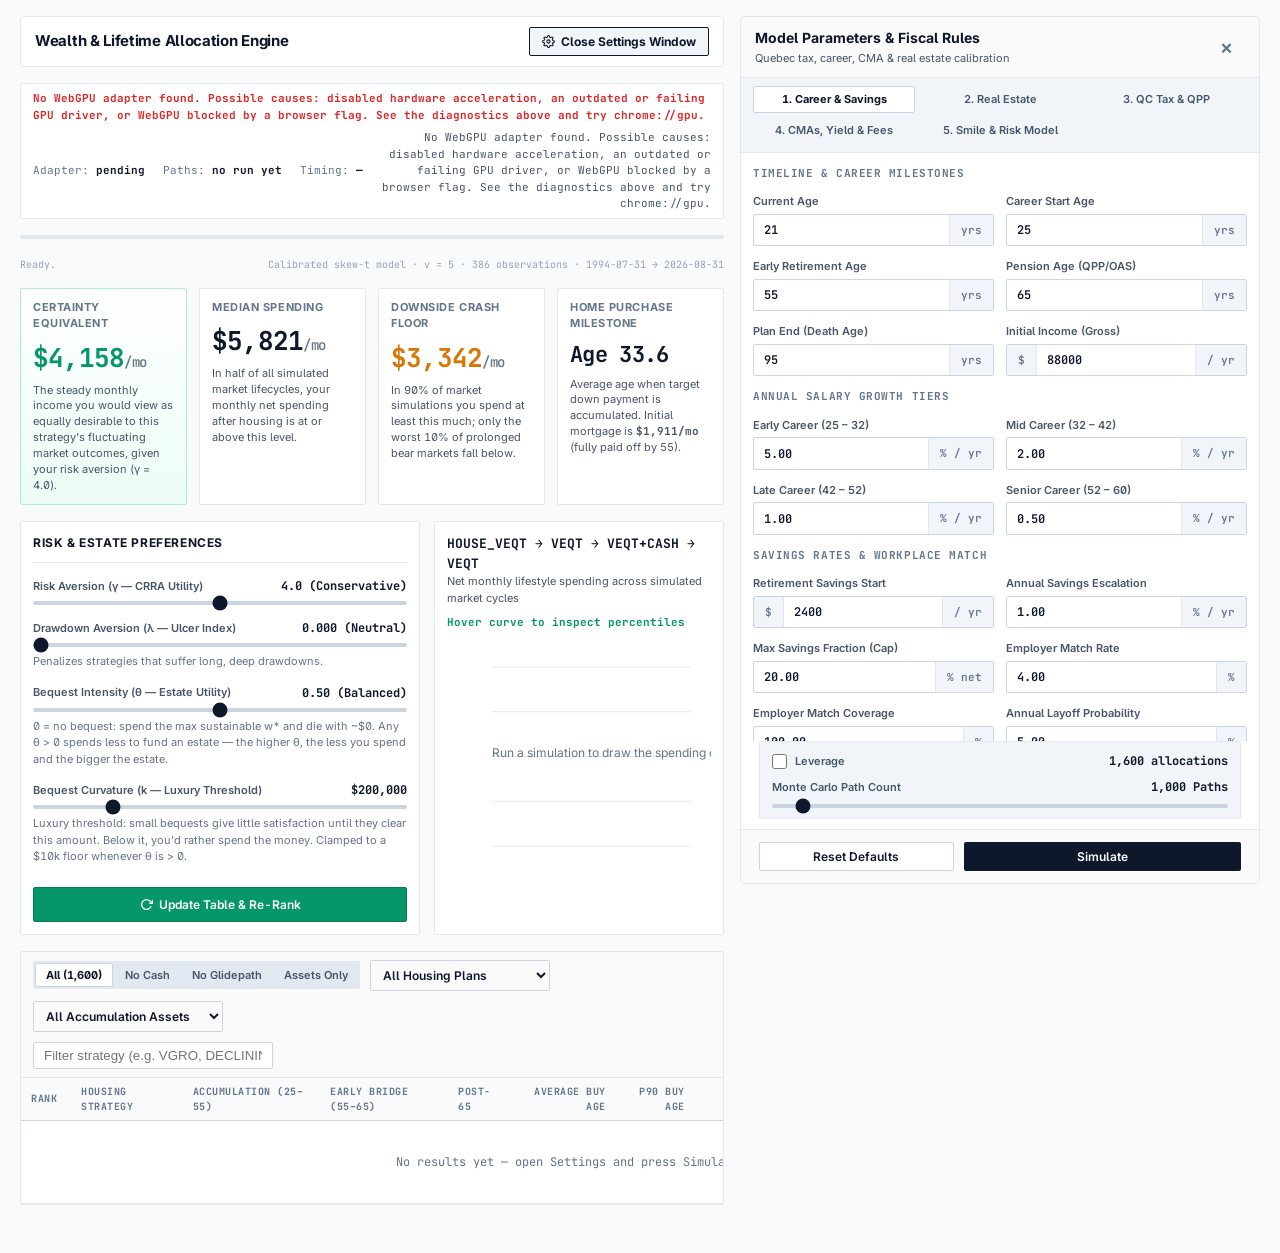
==== commit 37b4d30a: "Add bequest preferences with the De Nardi–French–Jones (2010) constants used by Beyond the Status Qu" ====
--- a/index.html
+++ b/index.html
@@ -428,8 +428,8 @@
     <section class="kpi-row">
       <div class="kpi-card featured">
         <span class="kpi-label">Certainty Equivalent</span>
-        <div class="kpi-num green" id="kpi-ce">$4,847<span style="font-size:14px; font-weight:500; color:var(--text-muted)">/mo</span></div>
-        <div class="kpi-subtext" id="kpi-ce-sub">The steady monthly income you would view as equally desirable to this strategy's fluctuating market outcomes, given your risk aversion (&gamma; = 3.0).</div>
+        <div class="kpi-num green" id="kpi-ce">$4,158<span style="font-size:14px; font-weight:500; color:var(--text-muted)">/mo</span></div>
+        <div class="kpi-subtext" id="kpi-ce-sub">The steady monthly income you would view as equally desirable to this strategy's fluctuating market outcomes, given your risk aversion (&gamma; = 4.0).</div>
       </div>
 
       <div class="kpi-card">
@@ -447,25 +447,25 @@
       <div class="kpi-card">
         <span class="kpi-label">Home Purchase Milestone</span>
         <div class="kpi-num" style="font-size:22px" id="kpi-buy-age">Age 33.6</div>
-        <div class="kpi-subtext" id="kpi-buy-sub">Average age when target down payment is accumulated. Initial mortgage is <b class="mono" id="kpi-mortgage">$1,914/mo</b> (fully paid off by 55).</div>
+        <div class="kpi-subtext" id="kpi-buy-sub">Average age when target down payment is accumulated. Initial mortgage is <b class="mono" id="kpi-mortgage">$1,911/mo</b> (fully paid off by 55).</div>
       </div>
     </section>
 
     <!-- WORKSPACE: DIALS + CANVAS S-CURVE -->
     <div class="workspace-grid">
       
-      <!-- RISK TOLERANCE PANEL -->
+      <!-- RISK & ESTATE PREFERENCES PANEL -->
       <div class="card">
         <div class="card-header">
-          <span class="card-title">Risk Tolerance</span>
+          <span class="card-title">Risk &amp; Estate Preferences</span>
         </div>
 
         <div class="control-group">
           <div class="control-top">
             <span class="control-label">Risk Aversion (&gamma; &mdash; CRRA Utility)</span>
-            <span class="control-value" id="val-gamma">3.0 (Balanced)</span>
-          </div>
-          <input type="range" id="slider-gamma" min="0" max="8" step="0.5" value="3.0">
+            <span class="control-value" id="val-gamma">4.0 (Conservative)</span>
+          </div>
+          <input type="range" id="slider-gamma" min="0" max="8" step="0.5" value="4.0">
         </div>
 
         <div class="control-group">
@@ -475,6 +475,24 @@
           </div>
           <input type="range" id="slider-lambda" min="0" max="0.03" step="0.005" value="0.000">
           <span style="font-size:11px; color:var(--text-muted)">Penalizes strategies that suffer long, deep drawdowns.</span>
+        </div>
+
+        <div class="control-group">
+          <div class="control-top">
+            <span class="control-label">Bequest Intensity (&theta; &mdash; Estate Utility)</span>
+            <span class="control-value" id="val-theta">0.50 (Balanced)</span>
+          </div>
+          <input type="range" id="slider-theta" min="0" max="1" step="0.01" value="0.5">
+          <span style="font-size:11px; color:var(--text-muted)">0 = no bequest: spend the max sustainable w* and die with ~$0. Any &theta; &gt; 0 spends less to fund an estate &mdash; the higher &theta;, the less you spend and the bigger the estate.</span>
+        </div>
+
+        <div class="control-group">
+          <div class="control-top">
+            <span class="control-label">Bequest Curvature (k &mdash; Luxury Threshold)</span>
+            <span class="control-value" id="val-k">$200,000</span>
+          </div>
+          <input type="range" id="slider-k" min="0" max="1000000" step="25000" value="200000">
+          <span style="font-size:11px; color:var(--text-muted)">Luxury threshold: small bequests give little satisfaction until they clear this amount. Below it, you'd rather spend the money. Clamped to a $10k floor whenever &theta; is &gt; 0.</span>
         </div>
 
         <button class="btn btn-green" id="btn-update-table" style="width:100%; margin-top:8px; padding:9px 16px;">
@@ -906,7 +924,7 @@
 
 </div>
 
-<script type="application/json" id="model-data">{"defaultSeed":42,"defaults":{"simulations":1000,"batchSize":250,"columnsPerWorkgroup":1,"gamma":3.0,"floorPercentile":10,"targetSpending":3500.0,"allocationCount":5040},"inputs":{"currentAge":21,"careerStartAge":25,"retirementAge":55,"pensionStartAge":65,"deathAge":95,"startingSalary":88000.0,"promotionPhases":[{"start":25,"end":32,"growth":0.05},{"start":32,"end":42,"growth":0.02},{"start":42,"end":52,"growth":0.01},{"start":52,"end":60,"growth":0.005}],"savingsStartAnnual":2400.0,"retirementSavingsStartAnnual":2400.0,"retirementSavingsEscalationRate":0.01,"houseSavingsStartAnnual":1200.0,"houseSavingsEscalationRate":0.02,"savingsMaxFraction":0.2,"houseSavingsMaxFraction":0.1,"propertyValue":500000.0,"downPaymentFraction":0.2,"closingCosts":10000.0,"realMortgageRateAnnual":0.02,"monthlyPropertyTaxesCondo":650.0,"monthlyMarketRent":2500.0,"fhsaAnnualLimit":8000.0,"fhsaMaxBalance":40000.0,"hbpMaxWithdrawal":60000.0,"hbpRepaymentYears":15,"tfsaAnnualLimit":7000.0,"rrspContributionRate":0.18,"rrspMaxContribution":31560.0,"otherTfsa":10000.0,"layoffAnnualProbability":0.05,"post50HealthcareAnnual":3600.0,"healthcareEndAge":65,"annualDistributionYield":0.018,"taxOnDistributions":0.25,"capitalGainsInclusionRate":0.5,"capitalGainsTaxRate":0.3,"realBorrowRateAnnual":0.0225,"extraMer15":0.002,"extraMer20":0.004,"hisaAnnualRealReturn":-0.005,"cashWedgeYears":3.0,"meltdownBracketAnnual":55000.0,"oasClawbackThreshold":95323.0,"oasClawbackRate":0.15,"maxQppAge65":25500.0,"maxOasAge65":8907.72,"qppDeferralAnnual":0.084,"qppDeferralCap":1.588,"oasDeferralAnnual":0.072,"oasDeferralCap":1.36,"oas75Increase":1.1,"taxThresholdsAnnual":[16000.0,52000.0,104000.0,175000.0],"taxRates":[0.0,0.27,0.37,0.47,0.53],"qppBasicAnnual":3500.0,"qppMaximumAnnual":71300.0,"qppMaximumMSGA":81200.0,"qppRate":0.064,"qppRateTier2":0.04,"eiMaximumAnnual":65700.0,"eiRate":0.0131,"rqapMaximumAnnual":98000.0,"rqapRate":0.00494,"cmas":{"VEQT":0.043,"VGRO":0.0371,"VBAL":0.0312},"useForwardLookingCmas":true,"skewDegreesFreedom":5,"deltaCap":0.85,"deltaTolerance":0.99,"mortalityReductionFactor":0.5,"discountRateAnnual":0.01,"smileSchedule":[{"start":60,"end":70,"change":0.0},{"start":70,"end":77,"change":-0.01},{"start":77,"end":78,"change":-0.015},{"start":78,"end":95,"change":0.012}],"rrifFactors":{"71":0.0528,"72":0.054,"73":0.0553,"74":0.0567,"75":0.0582,"76":0.0598,"77":0.0617,"78":0.0636,"79":0.0658,"80":0.0682,"81":0.0708,"82":0.0738,"83":0.0771,"84":0.0808,"85":0.0851,"86":0.0899,"87":0.0955,"88":0.1021,"89":0.1099,"90":0.1192,"91":0.1306,"92":0.1449,"93":0.1634,"94":0.1879},"employerMatchRate":0.04,"employerMatchPercent":1.0},"historicalReturns":[0.03501801305364172,0.032138634614997885,0.027131539265609295,0.03922151653302608,0.032688646979167624,0.024344537483491413,-0.02550612585333445,-0.022287782603712447,-0.018547530819110647,0.01498141073397341,0.011880159157776404,0.008385109021110004,-0.03841047506183737,-0.032980498290829496,-0.027178779527503694,0.022216076612390445,0.018761571303088198,0.01592401243702124,-0.020222672395323715,-0.015115105820463715,-0.009646302290889364,0.013654043033443086,0.013994295385758138,0.013685061555911426,0.03743815113601423,0.031220802065115905,0.025441024661154277,-0.005819348309372696,-0.0036309012937401075,-0.0012259635281344217,0.035867427942275265,0.036093507331470764,0.034559331757758605,0.018937690577047972,0.016669575015089366,0.013241671756505369,0.03229357162664015,0.025003176439899244,0.01743087032849866,-0.018876160053819868,-0.012546771079003483,-0.005424449432437473,0.019050541185759773,0.01628660321797315,0.013005262480686675,-0.018868822190464374,-0.012601944157189626,-0.006165869283313974,0.04594155249261167,0.039074248158160296,0.03253019890396547,0.02154160299003438,0.020050222886068836,0.018538692233511345,0.0432236800936856,0.037096113940708,0.02946193785890494,-0.0009230918576677016,-0.004912636902337453,-0.009672330268938767,0.005170294467692793,0.002514208194542844,-9.995485995673015e-05,0.024107114866095403,0.018008129223678893,0.012106298772586843,0.018004225432202592,0.013771586476337916,0.008024863850886188,-0.016382824862622214,-0.011213601798440442,-0.005798997465991107,-0.035846677215367495,-0.028404926667668806,-0.02044218871443182,0.026948768743236817,0.021913064190454135,0.015279710938880031,0.036510340803907804,0.032382546223211905,0.028185265663321024,0.006900745670442188,0.009212670338603957,0.010987405283883422,0.062426955849326005,0.05275263077077286,0.04185773175791474,0.0022286427329849534,0.0012522241233241527,-0.0013952770423817373,0.01771021607406431,0.014940706468719478,0.009947947280012803,0.014487245166455054,0.01146386965148416,0.008005038245829876,-0.03053871061480351,-0.026690835832152482,-0.023668213435449892,0.032286680202497475,0.027902627951401193,0.02381147133735184,0.057851978838946216,0.04791139369307018,0.038182230925216665,0.032320177641185,0.027238713252353497,0.021742467593835135,0.06240055031073699,0.055978157933763706,0.04782478350510533,-0.05338454087806532,-0.04595168299444918,-0.037582713782078225,0.05672207370104876,0.04923898480177691,0.03921124050611091,-0.040945152809148344,-0.03175422389477944,-0.021642776892310867,0.002555667627894609,0.0019827303964210508,-3.07425342633838e-05,0.01976778229353582,0.018250602937073257,0.0151009038789236,0.004250044781600293,0.002360847563051438,0.0014590500120397198,0.05313645749687024,0.04345544278196467,0.03147469504269251,0.04452552877549554,0.03716773339266455,0.026781005942348113,0.013225846296177846,0.011329081961454213,0.008669220218991969,-0.02164336210704909,-0.01738456604357752,-0.013296982317579586,0.00593334848160354,0.004688282646475361,0.0039295628299589325,-0.006426816175961858,-0.004639343104617,-0.0038927880819474847,-0.14954166542230385,-0.11963843472202518,-0.08543378024903847,0.02188342077013128,0.02249506423345271,0.023150069647603022,0.10563220421560593,0.08450742414622536,0.062347924195640614,0.03652135343256968,0.029967430681390184,0.022426965031491886,0.048939678452227575,0.04005083915850616,0.030551563922391,0.011343839540712386,0.010110381318254147,0.009555597693597484,-0.037046485526182504,-0.0327913867652293,-0.02858092991166461,0.046459272297925125,0.037751489934853444,0.029469705921324918,0.03410767040918827,0.02897648110136153,0.023093361483329966,-0.02187091717390688,-0.01941888125686675,-0.01680377384197229,0.045179018969786267,0.03544257816140162,0.025324261405324178,0.007273251523104207,0.004543645992661105,0.003229550748239385,-0.013969229757768153,-0.011456973647423041,-0.008953689282212074,-0.022830962293752033,-0.016642801858007483,-0.008631474482068136,0.04997264464536921,0.04053442246065808,0.030179942607610588,0.04292277543686773,0.03564233069539258,0.027494389167391775,0.07856142926595178,0.06391248881208278,0.04653809977037415,-0.024476093543006727,-0.019620752838599986,-0.013648111834716037,0.021033657385133075,0.017973106202981537,0.013178335870130953,0.06052708685350261,0.05055732299486482,0.041160585249377046,-0.030015756352265055,-0.024569499824706242,-0.018749323255389583,-0.021293765065382275,-0.018420788759805018,-0.01586665021545275,0.05006094305369557,0.043246439180157026,0.0368208841093729,-0.010345479584762285,-0.0064980958609400785,-0.003345156518295478,0.05390367452281053,0.046353575334523445,0.03952365625795706,-0.05184797778022043,-0.041869126784020994,-0.030994173838934658,-0.038611999024085075,-0.0313669102663473,-0.024030716088176862,-0.07869813854889962,-0.06138155925112143,-0.04173196938312407,-0.0025325259387368737,-0.005732067135832963,-0.011580139537856304,0.03964066315867654,0.03249267848303772,0.023541008950363373,-0.09511744477965478,-0.07730610201420918,-0.056943580702748964,-0.04846994507499813,-0.04041138089019014,-0.03059921594228765,0.037338358844320796,0.024548657113909744,0.010483980296517093,0.009153842583720095,0.007089625149392154,0.004959297184568445,-0.040937241054444184,-0.03165100646175023,-0.021692231883987723,-0.012443898527068065,-0.005248080512829545,0.0020007265686621256,-0.034792388921780826,-0.024049727584496194,-0.012363079116520015,-0.07941303084277107,-0.06282760883802974,-0.04390150450725838,0.029129608458955403,0.030884959485497188,0.03189402340570635,0.0657203020180519,0.0504620980561139,0.03288804924062916,0.03067938810815707,0.024292881626443164,0.015230672262078304,-0.015183231140707965,-0.011311544390622985,-0.007742363848473044,-0.007358927706370477,-0.006181218549352274,-0.004693925140969113,0.0376616276645787,0.025128223000794536,0.011569054296676429,-0.045561111702362767,-0.034332133933256626,-0.021107660425842778,-0.01904615397233922,-0.012817594090747897,-0.004744972339685516,-0.07216612740937978,-0.057218214978796866,-0.040635162240630573,-0.059916349156989734,-0.04701276149476408,-0.032016112896229965,-0.010022772185136475,-0.0038267446787390025,0.0028261057660412536,-0.07667408590769298,-0.05869594311510484,-0.03724007664852935,0.033869073065224464,0.025181429427145074,0.013045233348690122,0.05804232528082087,0.0467476757375509,0.034004459767338346,-0.025303773668014617,-0.01531074937753829,-0.004031787099149753,-0.04445381497109746,-0.038687645533090564,-0.03195088600227636,-0.037489449432929645,-0.030102696324702638,-0.020758459029673437,-0.01959738774608233,-0.01765913430672328,-0.01577391441533349,0.05605754929013829,0.04938407771981912,0.03954206121545023,0.021102068982269406,0.025684539974130782,0.030457479942514132,0.01895033046493655,0.01651534724751813,0.014437503999418677,0.05844116781165187,0.041495578874053196,0.02256536891923333,0.022778180557978978,0.020914577815310587,0.019999223364429275,-0.019667668173636854,-0.011136342220956719,-0.0010208524983640332,0.043300847414251775,0.032698209313712034,0.02041616082589859,-0.003986004500595164,-0.003017526565184836,-0.003071379445218736,0.04784541265110631,0.037172643236834224,0.025031742266675927,0.04057181908740848,0.03410050540474785,0.026875450026909498,0.027016697257718603,0.024984293428207405,0.02210824365894326,-0.025005440048275096,-0.019509545871135625,-0.011171862110736619,-0.004911022308895396,-0.008151679751727592,-0.012593947311605236,0.001003511814196223,-0.0016783899482064601,-0.004973143949467906,0.008960732126077398,0.0038276414160225425,-0.0009320594112820491,-0.02977482588963476,-0.020761964272206113,-0.011269378945696462,-0.003452519350297778,0.0017270320517648319,0.007266418041769196,-0.004753050487305566,-0.0035374607682987502,-0.003112005138850571,-0.005217005999779478,-0.0019040126076779185,0.0018511592532948207,0.026213558398147763,0.022171861427241257,0.01689457571406061,0.04253396866235226,0.03403452240416738,0.02460466629268332,0.0016076663739075236,0.002936902861749635,0.004112631498533581,0.030006375066716107,0.02436216804271152,0.01722452214973269,-0.03368583045593654,-0.028547969607333856,-0.022274741745296645,0.003576842249512824,0.004859678093528164,0.006212660044322638,0.024806489079378657,0.023130565986469787,0.020951173393319866,0.001654302128333729,0.0038896066419555897,0.0063101312607387605,0.044424695900705524,0.03582826020215979,0.025646138671652885,-0.013190643892018739,-0.009177264196077672,-0.003769892488465376,0.006459275655251728,0.0028642450889608817,-0.0003695347831454976,-0.01725823174876795,-0.015378206048454524,-0.012891802842528333,0.034048402561391855,0.029707358213573176,0.02475834445013647,0.027066898873602918,0.024721197041873477,0.02270664287645552,0.034693118859060235,0.026194281763623595,0.016009398360823823,-0.011435950681614737,-0.008753857165770151,-0.006029606381715125,0.03958244434511804,0.030650482982895744,0.020676801204388084,-0.014501508636662108,-0.014428028923466951,-0.014827918820759178,-0.051011987823956995,-0.041183281911919,-0.030022925932668865,0.007024120769712594,0.004877506343113236,0.0021245170933548163,0.016200777740785988,0.017092124742543957,0.017628662130960482,0.007580593885142539,0.009718273674232725,0.011953155488634293,0.017232357396051112,0.016155070297441565,0.014480937301438734,0.04218439643085814,0.034710958695780336,0.02605416052451326,0.044465749369178464,0.03827647625859987,0.030456603058438336,0.032488974718115404,0.02454793542530531,0.015708616283906185,0.01991547329480614,0.015247691898027993,0.010199813823430492,-0.01918513566927127,-0.014090706430703537,-0.00754689737906622,-0.0026950739254197886,-0.004097643155953734,-0.006559710453283518,-2.2623639453711597e-05,-6.755254820745016e-05,-0.0011852377231565958,0.01620935852644445,0.010184922719827627,0.0034559672022849153,-0.0065911575848253134,-0.005131121617716339,-0.003906281409570056,-0.011511534546900126,-0.007996024414656189,-0.0042741107144509405,-0.0005106085193942178,0.0022158066662947284,0.004965819093392332,-0.0008651885148782679,0.0007101220690326482,0.0021413956324305428,0.0046693275617888386,0.005958623133253349,0.006514632980020085,-0.016976428934646792,-0.012793204798061675,-0.008012503659847847,-0.01743754497932104,-0.012592969337177684,-0.007545620048902579,-0.05030514807490993,-0.03983106275728088,-0.026986354817729596,-0.020199397476426406,-0.013808975667887857,-0.007296390889915738,0.02031731559475558,0.017013496441380394,0.01295495913033573,0.038016780847766496,0.028920107254783778,0.019160806206727443,0.012317285574426018,0.008372825952549068,0.0043757872102925255,-0.05201234000677102,-0.0421685654518309,-0.030538681466573903,-0.024676273364588663,-0.01921485915925869,-0.01341584353951042,0.0266561982880531,0.02298996980311352,0.0192344571361156,-0.11691946663857711,-0.09960840741191512,-0.07922548710099508,-0.09744125603309861,-0.08110168630725856,-0.06171738485071376,-0.05535436970097796,-0.03947017360506988,-0.02123615424296954,0.017892818595700355,0.021146268171909233,0.02517050547336308,-0.06586785886912394,-0.05505575723575307,-0.04263442470541956,-0.0753782264864028,-0.05988953480574655,-0.04306255557978289,0.08156767226191874,0.06949482539104856,0.05534833448972942,0.059572043094112015,0.04823429625995801,0.03462800805450339,0.028426328088060115,0.023009709025783254,0.016425044565804514,0.03560207691837447,0.030036188610389036,0.024396393154443086,0.022562826649900725,0.020541924312933002,0.017552920986415588,0.03153404916493696,0.025882438439369215,0.01946842177323682,0.030485048217136157,0.028210791042870387,0.024681016598266936,-0.02719579641257952,-0.02214954704564709,-0.01691053184741942,0.03335226788797918,0.028773014129250818,0.023210454021084015,0.018003178317499202,0.012834510532446108,0.007269696726865726,-0.032827588038081834,-0.024105179428310808,-0.013446398280266059,0.022024535026521352,0.018004327806848686,0.014295273470942726,0.028639659032830833,0.021364705495840353,0.013071911385207358,0.006188708111809937,0.004632250385689485,0.003222439614623651,-0.047661413918216766,-0.03728454949287785,-0.025226420082880785,-0.03165699576664305,-0.02130305026522783,-0.01037947103087311,0.045595930124683326,0.03856176351609597,0.02967278663440931,-0.000898439463384082,0.002689425067625484,0.006953358857808567,0.049167601827611485,0.0404267090487298,0.02983929560523335,0.019849967092694598,0.016067170574985523,0.011492283754183985,0.004885819274209391,0.0012331598982160408,-0.0011499690534478857,0.040732806329907945,0.033151160977066274,0.024479815208153566,0.010604956763923257,0.006119932852743926,0.000932547643943904,0.013808809279537426,0.01092663980995523,0.008442772380817809,-0.01562981089451909,-0.014478734767855106,-0.014782889556239853,0.0022477149678628017,0.0025512632809001623,0.002006056892552177,-0.0027246311440559667,7.588078884568361e-06,0.0031284639049444785,-0.017396795906322815,-0.013101498119881927,-0.007884592626994702,-0.031449741438343115,-0.02149679793257353,-0.009682179177775918,-0.033825976697241966,-0.024996038631183937,-0.014297525968647307,-0.05266882094517478,-0.04088091663394733,-0.026712554029764246,0.05426384844748933,0.04281677190747635,0.028557483740168088,0.007751233417209624,0.007114585292210762,0.006907201056215007,-0.004928761623610667,7.261145142534176e-05,0.005668787889099303,0.038368493431123474,0.030666627865060914,0.021837729785573634,0.017376079745719197,0.012256180359468294,0.006221741956138338,0.01311459407765958,0.00858496869212444,0.003837967146641974,-0.021344346451037888,-0.01768786164564362,-0.01351000593338969,-0.042112158856085324,-0.030605705176866893,-0.017324569465508644,0.030561311431795968,0.02562346247707037,0.019973626056521532,-0.005094333077660718,-0.0027214615409149046,-0.0002582222810298962,0.011397159967499793,0.008471462265218221,0.004904358466369274,0.027808917524499988,0.0237371470109351,0.01874270617138074,0.005176633369795791,0.003572656655977058,0.0015742592325558302,-0.0007951682507868485,0.00019237382803538594,0.0011989286782956299,0.032502866789874796,0.027238122723598712,0.02132549145142959,0.040525079827335775,0.03098371168608227,0.020370458730182506,0.01608679725654172,0.012075075160958848,0.008709448108971785,0.012511265752080725,0.010719633347460622,0.00963563792294142,0.001093258325884472,0.002609292700718191,0.0045351458069478046,0.02380143084177111,0.015757101640692772,0.005682365216742813,-0.012533204245519625,-0.014733206245588715,-0.016238096218432974,0.024518366195342978,0.01985425196954438,0.014168610521812841,0.005912804039389652,0.0034836232235428977,0.0009322163372151859,0.019926994469603443,0.0172653874104729,0.014452132984737798,0.053285252980790565,0.04553513456044489,0.036371684243437175,0.02414014169703038,0.018234986337263726,0.011715782390677498,0.023831760392803325,0.019032996623980836,0.013508844861949365,0.000932968160523906,0.004493908203903718,0.008478797619670742,0.03448968780470829,0.027204909953204126,0.01857283901763651,0.004967148936308563,0.003710047974736952,0.0020737037295159855,-0.002000647563307978,-0.0014994580230938137,-0.001318406670141381,0.008235502275365292,0.00849531292385075,0.008997820378934485,0.014803624042873942,0.012951468043813863,0.011412647904837092,0.012402759815204556,0.011591314910929462,0.01131748773011787,0.023394385500096426,0.020585191201108355,0.01712036783067372,-0.012309156067745408,-0.012127849354549913,-0.011765884967796403,0.012516913016302311,0.010695460821702474,0.009210647807318395,0.023840146053176747,0.022302341073309195,0.019701516404543096,0.00692707271192039,0.00764743897282627,0.009075989530846318,0.05803488597397877,0.055420545511946084,0.0523979428448611,0.02776321036213103,0.020279007973025953,0.01211923790358349,-0.010105781555685422,-0.010049985276787465,-0.009462438255678829,-0.010767203826935412,-0.011096680897975886,-0.01180147576315449,0.015157330240896272,0.01122776067387754,0.006888777777483757,-0.02162941267467655,-0.01884026098960534,-0.015563720041877782,0.036718235041284686,0.031948316739765836,0.026649715935537,-0.05168454748374329,-0.044316770258995386,-0.03594310214015284,-0.023626142251781057,-0.019644402597831512,-0.015348094875070939,0.03535119883028348,0.027216028206106246,0.018474353119233733,0.015269240650579663,0.01292459583752037,0.01073650870861309,0.006025429692780193,0.007276469968529042,0.00893206277590175,-0.03405535361581191,-0.027165699361749618,-0.019370667829727628,-0.03581183426206491,-0.028879824818175193,-0.021199688710795694,0.03456040158324236,0.029275199041757682,0.023114169068243928,-0.008910984894663354,-0.007415675895450002,-0.005822123835967696,0.03486412698193453,0.02827251956656407,0.021400573028334424,0.0010599952082808173,0.005665461215871748,0.011005378269859145,0.04528381611647325,0.03866707528494562,0.03158168548428253,0.01030606158205205,0.008700580756377141,0.006691441695053202,0.0035187355112704655,0.00227617921238199,0.001300254238110865,0.007208042635551415,0.004463786928821989,0.0016111017592421728,0.02541450434509973,0.016833551525680113,0.007995138037624194,0.01988154618539184,0.015587384679533134,0.010122445610103004,-0.003919098883386596,-0.004248028551247396,-0.004428882946244106,0.029690039026118997,0.02485648053150813,0.019493975331502655,0.0112536558670151,0.00915710409981152,0.006311042336420103,0.026011042354542324,0.02288163192815995,0.01871754042417617,-0.0037395779006090812,-0.0018227945332802697,-9.774519998761999e-05,-0.021358168950147194,-0.018913867697688658,-0.015701331515902583,-0.009981433507642357,-0.011239401654136283,-0.012914048418140256,0.004822102412821883,0.00654304270914885,0.008156599690642752,0.022674061904786047,0.01519822392048531,0.00691215381956245,0.04658557566799382,0.04039489949861497,0.03417288079652314,0.014115976798549923,0.012325376126370857,0.010793847584158467,-0.004832339419995502,-0.0038635844279365505,-0.002884052818754257,0.018484687527626553,0.012714599134547644,0.005659900842903687,-0.014988180631139603,-0.013323503485395793,-0.011085577550585146,-0.008385235370202748,-0.005900936431784798,-0.0031410586960687326,0.0003726931569059122,-0.0014756918222423865,-0.0034935725097919867,0.024634655278868767,0.02101482233282459,0.017633588335851824,0.011822081256793737,0.010669396288426558,0.00951358803752922,0.013671444886582007,0.008602795056159573,0.002463500242888994,0.011043111060102362,0.010186188858593681,0.00984310304689373,-0.009811929948076448,-0.010011815156623749,-0.009755679531989747,-0.06224194273889283,-0.05184597451994666,-0.04068041078368545,0.03394439331838184,0.030531691004369144,0.02693417103893725,-0.05390949810486956,-0.041473448834538185,-0.028274573811005177,0.0,0.043275258455587995,0.035673074542769134,0.0,0.016632628677569095,0.009854238937438753,0.014628044566441512,0.015233635182283267,0.01589480244005048,0.033560737168134125,0.02588098478124179,0.018626334404116207,-0.053175931791324293,-0.0413308376478243,-0.029463927166374915,0.031053543788508664,0.02847376837858384,0.024299639559566488,0.0021384786219504903,-0.000533678474857302,-0.000572330450005043,-0.009604746220553628,-0.0023466690504116983,0.0038839029484576404,0.015665855929464456,0.009847304896806408,0.005387431747832849,0.009478148250055218,0.006706719063968247,0.0031542876434922373,0.039306474093325994,0.033257310168721244,0.026538306203029105,0.005609878314535077,0.004495096836198975,0.0003345207246245874,0.00634918297272602,0.009759460072688464,0.012462097415284923,-0.07391941876169617,-0.05111105198363608,-0.03604345582934365,-0.11491446135851924,-0.10326168581516293,-0.08290643648654628,0.10573821663864114,0.09163434651494251,0.0793324155544688,0.037630966608702465,0.03221564346471606,0.02538751681795537,0.012605619268467372,0.010554438193008941,0.009770813879759865,0.037825870695587405,0.03286942662532555,0.026255732302536527,0.029307527509011333,0.01982807672587339,0.013701419189541264,-0.011178756261943978,-0.0069231059961836205,-0.00417521101238727,-0.030219746437192052,-0.02592403181521874,-0.023960329410377512,0.09694702358027874,0.07800368815634351,0.06117355777773126,0.02475593698681955,0.021811978159459677,0.017473953606566228,-0.0016583150603728392,-0.006203979087763156,-0.00586864360624928,0.023398232007105113,0.013708840918856158,0.0007239107348311347,0.020833317341705238,0.014742201606082306,0.008053068829870558,0.012762403824594593,0.009901533687071362,0.006927436737962145,-0.001078823024058706,-0.0026739289721521287,-0.004422785279452279,0.03109205369906798,0.026232228987798534,0.02132526360423337,0.006115163513695565,0.006292408084154211,0.006697468979828036,0.026561991845189592,0.020514987133771312,0.013901606690204904,-0.036939525159569664,-0.03272701526708144,-0.02909821989408068,0.027034774459454125,0.0184303159935455,0.010546706113825133,-0.0023967055288187655,-0.000874893940440491,0.0008280911027473969,0.027705254784677447,0.02409967141597047,0.020104831160903558,-0.03703374313625851,-0.03640882018080893,-0.03552850589790846,-0.029680984545447098,-0.02755555856317582,-0.025580923366816943,0.002594571514248578,-0.00472000823834684,-0.013532821219553903,-0.061133666473218495,-0.05695355394845658,-0.05325485398368068,-0.020239867255407273,-0.019527660079196818,-0.017085002308321218,-0.08113960161811085,-0.07090886877652836,-0.06023009222856135,0.05955086353020933,0.054479039882482816,0.04918022925989152,-0.017330733108870455,-0.020345796518269843,-0.02340119909177163,-0.048359259479102135,-0.042924118297926306,-0.03457033854661817,0.04514145412702231,0.03384396185409222,0.01899950093202607,0.057621606911094636,0.05076623144958203,0.04460168478409843,-0.035815246486876506,-0.03283996827599489,-0.027463651422683144,0.05615668402049123,0.04978150890822319,0.04327355066604133,-0.016996442121079647,-0.01753809710703913,-0.01970257788566976,0.0062000302715188305,0.009880153884422205,0.011837267513648886,0.01125573787238876,0.007756343118958453,0.004934484668589922,-0.027664609514083116,-0.02638282356429278,-0.023855796886592895,0.02831202560704238,0.021786905138359902,0.0144162092419724,0.0288647647740925,0.021218940313534107,0.012979699688790314,-0.013493668636697653,-0.011797005897613122,-0.011203642735996278,-0.03635904195287809,-0.03492621641543492,-0.03053390701647618,-0.016051976823949987,-0.013035853179248713,-0.012074604275464251,0.06739742962841389,0.061185394935005855,0.05704955029834413,0.028539256085494902,0.030887216240862436,0.03013546041940285,0.012411306509281683,0.007212177330204961,0.0037800472165594456,0.043632700426445625,0.033622561106826376,0.023031114373744943,0.03199267017293739,0.02676572631409746,0.021492873230253506,-0.020288552831942197,-0.019483735286511594,-0.020153304265156935,0.029564717054939793,0.026123598782659796,0.019936735370453373,0.011435740567923958,0.011370531782498139,0.013344848196733095,0.03684778911452824,0.03273060599484978,0.030573467965960166,0.0014768269748999252,0.0019054088062151475,0.0034381592111700776,0.026286635861010987,0.02413827580082173,0.022766232794023455,0.008255892607357262,0.004269835435602998,-0.0021956763751461716,0.05314092472518217,0.04570085123170187,0.03891105677879292,-0.016674225198205384,-0.021849832318483142,-0.02337768928758932,0.0402235182419306,0.035133630647746994,0.026700315427551802,-0.009121662712446077,-0.005273247947641391,-0.002096638884538815,-0.03573004162088178,-0.03014957220330483,-0.02259538742516487,-0.02658336482078183,-0.021675155292908754,-0.015418159247965635,0.05241904711794909,0.041530582559469176,0.030538307890084493,0.035906485354614714,0.029314793619842572,0.021297175339840546,0.02314499641643719,0.017368818018918875,0.012491883530897807,0.027889713615685263,0.023550021349658223,0.01923192273109131,0.048293775282232776,0.041671760428779736,0.03465359954176539,0.02146032104996598,0.019059353371262633,0.015560834251895583,0.010543392849621247,0.011218400424613861,0.009342946151409182,-0.009858187450925926,-0.015672783667308177,-0.02214677943954979,0.017786139870390683,0.01519881783946575,0.011847406523576076,0.03298216622167338,0.02916315903865807,0.02696917047187597,-0.044646220770911405,-0.04047559871195283,-0.03532022440527538,0.059641775534946984,0.04852146581751304,0.03575542449873703,0.04941220702574878,0.04240141535695563,0.033952862247835336,0.018960888814381738,0.01616688683195422,0.01253504518881532,-0.010080961766219643,-0.011459475873707547,-0.011945167569525905,0.0269886205825276,0.022315016120794562,0.016652910601857807],"historicalReturnCount":386,"mortalityAnnualProbability":[1.0,0.995,0.99,0.984,0.978,0.971,0.963,0.954,0.944,0.933,0.92,0.906,0.889,0.87,0.848,0.823,0.795,0.763,0.727,0.687,0.643,0.594,0.541,0.485,0.426,0.366,0.307,0.25,0.198,0.152,0.113,0.081,0.056,0.038,0.025,0.016,0.01,0.006,0.003,0.001],"returnModel":{"kind":"calibrated-skew-t","xi":[0.0090159126,0.007442953,0.0054096145],"omega":[0.0274069529,0.0227444472,0.0177168514],"correlation":[1.0,0.9927436166,0.9680542419,0.9927436166,1.0,0.9882090457,0.9680542419,0.9882090457,1.0],"delta":[-0.1881417957,-0.184578515,-0.1541095661],"cholesky":[0.9821418761,0.0,0.0,0.9754361429,0.1202293765,0.0,0.9561345609,0.2255315918,0.1057943483],"nu":5,"observations":386,"dateStart":"1994-07-31","dateEnd":"2026-08-31"},"career":[2400.0,1200.0,0.3700000047683716,46000.0,0.0,88000.0,3128.805908203125,2489.59814453125,0.3700000047683716,53000.0,15840.0,92400.0,3920.9677734375,3897.50732421875,0.3700000047683716,60000.0,32472.0,97020.0,4782.44970703125,5434.068359375,0.3700000047683716,67000.0,49935.6015625,101871.0,5693.751953125,7053.1220703125,0.4699999988079071,74000.0,68272.3828125,106964.546875,6656.23486328125,7336.57861328125,0.4699999988079071,81000.0,87526.0,112312.78125,7689.68408203125,7634.20703125,0.4699999988079071,88000.0,107742.296875,117928.4140625,8591.517578125,7759.2109375,0.4699999988079071,95000.0,128969.4140625,120286.984375,9521.37109375,7886.71533203125,0.4699999988079071,102000.0,150621.078125,122692.7265625,10480.0576171875,8016.76953125,0.4699999988079071,109000.0,172705.765625,125146.578125,11468.416015625,8149.4248046875,0.4699999988079071,116000.0,195232.140625,127649.5078125,12487.3046875,8284.7333984375,0.4699999988079071,123000.0,218209.0625,130202.5,13537.6044921875,8422.748046875,0.4699999988079071,130000.0,241645.5,132806.546875,14620.220703125,8563.5234375,0.4699999988079071,137000.0,265550.6875,135462.6875,15736.0791015625,8707.11328125,0.4699999988079071,144000.0,289933.96875,138171.9375,16886.1328125,8853.576171875,0.4699999988079071,151000.0,314804.90625,140935.375,18005.93359375,9002.966796875,0.4699999988079071,158000.0,340173.28125,143754.078125,18158.314453125,9079.1572265625,0.4699999988079071,165000.0,366049.03125,145191.625,18312.216796875,9156.1083984375,0.4699999988079071,172000.0,392183.5,146643.53125,18467.658203125,9233.8291015625,0.4699999988079071,179000.0,418579.34375,148109.96875,18624.65625,9312.328125,0.4699999988079071,186000.0,445239.15625,149591.078125,18783.22265625,9391.611328125,0.4699999988079071,193000.0,472165.53125,151086.984375,18943.375,9471.6875,0.4699999988079071,200000.0,499361.1875,152597.859375,19105.126953125,9552.5634765625,0.4699999988079071,207000.0,526828.8125,154123.828125,19268.5,9634.25,0.4699999988079071,214000.0,554571.125,155665.078125,19433.50390625,9716.751953125,0.4699999988079071,221000.0,582590.8125,157221.71875,19600.16015625,9800.080078125,0.4699999988079071,228000.0,610890.75,158793.9375,19684.3203125,9842.16015625,0.4699999988079071,235000.0,639473.625,159587.90625,19768.90234375,9884.451171875,0.4699999988079071,242000.0,668199.4375,160385.84375,19853.90625,9926.953125,0.4699999988079071,249000.0,697068.875,161187.78125],"month0":[0.0833333358168602,300.0,0.0,0.0,0.0833333358168602,300.0,0.0,0.0,0.0833333358168602,300.0,0.0,0.0,0.0833333358168602,300.0,0.0,0.0,0.0833333358168602,300.0,0.0,0.0,0.0833333358168602,300.0,0.0,0.0,0.0833333358168602,300.0,0.0,0.0,0.0833333358168602,300.0,0.0,0.0,0.0833333358168602,300.0,0.0,0.0,0.0833333358168602,300.0,0.0,0.0,0.0833333358168602,300.0,0.0,0.0,0.0833333358168602,300.0,0.0,0.0,0.0833333358168602,300.0,0.0,0.0,0.0833333358168602,300.0,0.0,0.0,0.0833333358168602,300.0,0.0,0.0,0.0833333358168602,300.0,0.0,0.0,0.0833333358168602,300.0,0.0,0.0,0.0833333358168602,300.0,0.0,0.0,0.0833333358168602,300.0,0.0,0.0,0.0833333358168602,300.0,0.0,0.0,0.0833333358168602,300.0,0.0,0.0,0.0833333358168602,300.0,0.0,0.0,0.0833333358168602,300.0,0.0,0.0,0.0833333358168602,300.0,0.0,0.0,0.0833333358168602,300.0,0.0,0.0,0.0833333358168602,300.0,0.0,0.0,0.0833333358168602,300.0,0.0,0.0,0.0833333358168602,300.0,0.0,0.0,0.0833333358168602,300.0,0.0,0.0,0.0833333358168602,300.0,0.0,0.0,0.0833333358168602,300.0,0.0,0.0,0.0833333358168602,300.0,0.0,0.0,0.0833333358168602,300.0,0.0,0.0,0.0833333358168602,300.0,0.0,0.0,0.0833333358168602,300.0,0.0,0.0,0.0833333358168602,300.0,0.0,0.0,0.0833333358168602,300.0,0.0,0.0,0.0833333358168602,300.0,0.0,0.0,0.0833333358168602,300.0,0.0,0.0,0.0833333358168602,300.0,0.0,0.0,0.0833333358168602,300.0,0.0,0.0,0.0833333358168602,300.0,0.0,0.0,0.0833333358168602,300.0,0.0,0.0,0.0833333358168602,300.0,0.0,0.0,0.0833333358168602,300.0,0.0,0.0,0.0833333358168602,300.0,0.0,0.0,0.0833333358168602,300.0,0.0,0.0,0.0833333358168602,300.0,0.0,0.0,0.0833333358168602,300.0,0.0,0.0,0.0833333358168602,300.0,0.0,0.0,0.0833333358168602,300.0,0.0,0.0,0.0833333358168602,300.0,0.0,0.0,0.0833333358168602,300.0,0.0,0.0,0.0833333358168602,300.0,0.0,0.0,0.0833333358168602,300.0,0.0,0.0,0.0833333358168602,300.0,0.0,0.0,0.0833333358168602,300.0,0.0,0.0,0.0833333358168602,300.0,0.0,0.0,0.0833333358168602,300.0,0.0,0.0,0.0833333358168602,300.0,0.0,0.0,0.0833333358168602,300.0,0.0,0.0,0.0833333358168602,300.0,0.0,0.0,0.0833333358168602,300.0,0.0,0.0,0.0833333358168602,300.0,0.0,0.0,0.0833333358168602,300.0,0.0,0.0,0.0833333358168602,300.0,0.0,0.0,0.0833333358168602,300.0,0.0,0.0,0.0833333358168602,300.0,0.0,0.0,0.0833333358168602,300.0,0.0,0.0,0.0833333358168602,300.0,0.0,0.0,0.0833333358168602,300.0,0.0,0.0,0.0833333358168602,300.0,0.0,0.0,0.0833333358168602,300.0,0.0,0.0,0.0833333358168602,300.0,0.0,0.0,0.0833333358168602,300.0,0.0,0.0,0.0833333358168602,300.0,0.0,0.0,0.0833333358168602,300.0,0.0,0.0,0.0833333358168602,300.0,0.0,0.0,0.0833333358168602,300.0,0.0,0.0,0.0833333358168602,300.0,0.0,0.0,0.0833333358168602,300.0,0.0,0.0,0.0833333358168602,300.0,0.0,0.0,0.0833333358168602,300.0,0.0,0.0,0.0833333358168602,300.0,0.0,0.0,0.0833333358168602,300.0,0.0,0.0,0.0833333358168602,300.0,0.0,0.0,0.0833333358168602,300.0,0.0,0.0,0.0833333358168602,300.0,0.0,0.0,0.0833333358168602,300.0,0.0,0.0,0.0833333358168602,300.0,0.0,0.0,0.0833333358168602,300.0,0.0,0.0,0.0833333358168602,300.0,0.0,0.0,0.0833333358168602,300.0,0.0,0.0,0.0833333358168602,300.0,0.0,0.0,0.0833333358168602,300.0,0.0,0.0,0.0833333358168602,300.0,0.0,0.0,0.0833333358168602,300.0,0.0,0.0,0.0833333358168602,300.0,0.0,0.0,0.0833333358168602,300.0,0.0,0.0,0.0833333358168602,300.0,0.0,0.0,0.0833333358168602,300.0,0.0,0.0,0.0833333358168602,300.0,0.0,0.0,0.0833333358168602,300.0,0.0,0.0,0.0833333358168602,300.0,0.0,0.0,0.0833333358168602,300.0,0.0,0.0,0.0833333358168602,300.0,0.0,0.0,0.0833333358168602,300.0,0.0,0.0,0.0833333358168602,300.0,0.0,0.0,0.0833333358168602,300.0,0.0,0.0,0.0833333358168602,300.0,0.0,0.0,0.0833333358168602,300.0,0.0,0.0,0.0833333358168602,300.0,0.0,0.0,0.0833333358168602,300.0,0.0,0.0,0.0833333358168602,300.0,0.0,0.0,0.0833333358168602,300.0,0.0,0.0,0.0833333358168602,300.0,0.0,0.0,0.0833333358168602,300.0,0.0,0.0,0.0833333358168602,300.0,0.0,0.0,0.0833333358168602,300.0,0.0,0.0,0.0833333358168602,300.0,0.0,0.0,0.0833333358168602,0.0,2336.06005859375,2065.32373046875,0.0833333358168602,0.0,2336.06005859375,2065.32373046875,0.0833333358168602,0.0,2336.06005859375,2065.32373046875,0.0833333358168602,0.0,2336.06005859375,2065.32373046875,0.0833333358168602,0.0,2336.06005859375,2065.32373046875,0.0833333358168602,0.0,2336.06005859375,2065.32373046875,0.0833333358168602,0.0,2336.06005859375,2065.32373046875,0.0833333358168602,0.0,2336.06005859375,2065.32373046875,0.0833333358168602,0.0,2336.06005859375,2065.32373046875,0.0833333358168602,0.0,2336.06005859375,2065.32373046875,0.0833333358168602,0.0,2336.06005859375,2065.32373046875,0.0833333358168602,0.0,2336.06005859375,2065.32373046875,0.0833333358168602,0.0,2336.06005859375,2065.32373046875,0.0833333358168602,0.0,2336.06005859375,2065.32373046875,0.0833333358168602,0.0,2336.06005859375,2065.32373046875,0.0833333358168602,0.0,2336.06005859375,2065.32373046875,0.0833333358168602,0.0,2336.06005859375,2065.32373046875,0.0833333358168602,0.0,2336.06005859375,2065.32373046875,0.0833333358168602,0.0,2336.06005859375,2065.32373046875,0.0833333358168602,0.0,2336.06005859375,2065.32373046875,0.0833333358168602,0.0,2336.06005859375,2065.32373046875,0.0833333358168602,0.0,2336.06005859375,2065.32373046875,0.0833333358168602,0.0,2336.06005859375,2065.32373046875,0.0833333358168602,0.0,2336.06005859375,2065.32373046875,0.0833333358168602,0.0,2336.06005859375,2065.32373046875,0.0833333358168602,0.0,2336.06005859375,2065.32373046875,0.0833333358168602,0.0,2336.06005859375,2065.32373046875,0.0833333358168602,0.0,2336.06005859375,2065.32373046875,0.0833333358168602,0.0,2336.06005859375,2065.32373046875,0.0833333358168602,0.0,2336.06005859375,2065.32373046875,0.0833333358168602,0.0,2336.06005859375,2065.32373046875,0.0833333358168602,0.0,2336.06005859375,2065.32373046875,0.0833333358168602,0.0,2336.06005859375,2065.32373046875,0.0833333358168602,0.0,2336.06005859375,2065.32373046875,0.0833333358168602,0.0,2336.06005859375,2065.32373046875,0.0833333358168602,0.0,2336.06005859375,2065.32373046875,0.0833333358168602,0.0,2336.06005859375,2065.32373046875,0.0833333358168602,0.0,2336.06005859375,2065.32373046875,0.0833333358168602,0.0,2336.06005859375,2065.32373046875,0.0833333358168602,0.0,2336.06005859375,2065.32373046875,0.0833333358168602,0.0,2336.06005859375,2065.32373046875,0.0833333358168602,0.0,2336.06005859375,2065.32373046875,0.0833333358168602,0.0,2336.06005859375,2065.32373046875,0.0833333358168602,0.0,2336.06005859375,2065.32373046875,0.0833333358168602,0.0,2336.06005859375,2065.32373046875,0.0833333358168602,0.0,2336.06005859375,2065.32373046875,0.0833333358168602,0.0,2336.06005859375,2065.32373046875,0.0833333358168602,0.0,2336.06005859375,2065.32373046875,0.0833333358168602,0.0,2336.06005859375,2065.32373046875,0.0833333358168602,0.0,2336.06005859375,2065.32373046875,0.0833333358168602,0.0,2336.06005859375,2065.32373046875,0.0833333358168602,0.0,2336.06005859375,2065.32373046875,0.0833333358168602,0.0,2336.06005859375,2065.32373046875,0.0833333358168602,0.0,2336.06005859375,2065.32373046875,0.0833333358168602,0.0,2336.06005859375,2065.32373046875,0.0833333358168602,0.0,2336.06005859375,2065.32373046875,0.0833333358168602,0.0,2336.06005859375,2065.32373046875,0.0833333358168602,0.0,2336.06005859375,2065.32373046875,0.0833333358168602,0.0,2336.06005859375,2065.32373046875,0.0833333358168602,0.0,2336.06005859375,2065.32373046875,0.0833333358168602,0.0,2336.06005859375,2065.32373046875,0.08326388895511627,0.0,2336.06005859375,2065.32373046875,0.08319450169801712,0.0,2336.06005859375,2065.32373046875,0.08312517404556274,0.0,2336.06005859375,2065.32373046875,0.08305590599775314,0.0,2336.06005859375,2065.32373046875,0.08298669010400772,0.0,2336.06005859375,2065.32373046875,0.08291753381490707,0.0,2336.06005859375,2065.32373046875,0.0828484371304512,0.0,2336.06005859375,2065.32373046875,0.0827794000506401,0.0,2336.06005859375,2065.32373046875,0.08271040767431259,0.0,2336.06005859375,2065.32373046875,0.08264148980379105,0.0,2336.06005859375,2065.32373046875,0.08257261663675308,0.0,2336.06005859375,2065.32373046875,0.08250381052494049,0.0,2336.06005859375,2065.32373046875,0.08243505656719208,0.0,2336.06005859375,2065.32373046875,0.08236636221408844,0.0,2336.06005859375,2065.32373046875,0.08229772001504898,0.0,2336.06005859375,2065.32373046875,0.0822291374206543,0.0,2336.06005859375,2065.32373046875,0.08216061443090439,0.0,2336.06005859375,2065.32373046875,0.08209214359521866,0.0,2336.06005859375,2065.32373046875,0.0820237398147583,0.0,2336.06005859375,2065.32373046875,0.08195538073778152,0.0,2336.06005859375,2065.32373046875,0.08188708871603012,0.0,2336.06005859375,2065.32373046875,0.0818188488483429,0.0,2336.06005859375,2065.32373046875,0.08175066858530045,0.0,2336.06005859375,2065.32373046875,0.08168254047632217,0.0,2336.06005859375,2065.32373046875,0.08161447197198868,0.0,2336.06005859375,2065.32373046875,0.08154646307229996,0.0,2336.06005859375,2065.32373046875,0.08147850632667542,0.0,2336.06005859375,2065.32373046875,0.08141060918569565,0.0,2336.06005859375,2065.32373046875,0.08134276419878006,0.0,2336.06005859375,2065.32373046875,0.08127497881650925,0.0,2336.06005859375,2065.32373046875,0.08120725303888321,0.0,2336.06005859375,2065.32373046875,0.08113957941532135,0.0,2336.06005859375,2065.32373046875,0.08107196539640427,0.0,2336.06005859375,2065.32373046875,0.08100440353155136,0.0,2336.06005859375,2065.32373046875,0.08093690127134323,0.0,2336.06005859375,2065.32373046875,0.08086945116519928,0.0,2336.06005859375,2065.32373046875,0.0808020606637001,0.0,2336.06005859375,2065.32373046875,0.0807347223162651,0.0,2336.06005859375,2065.32373046875,0.08066744357347488,0.0,2336.06005859375,2065.32373046875,0.08060022443532944,0.0,2336.06005859375,2065.32373046875,0.08053305000066757,0.0,2336.06005859375,2065.32373046875,0.08046594262123108,0.0,2336.06005859375,2065.32373046875,0.08039888739585876,0.0,2336.06005859375,2065.32373046875,0.08033189177513123,0.0,2336.06005859375,2065.32373046875,0.08026494830846786,0.0,2336.06005859375,2065.32373046875,0.08019805699586868,0.0,2336.06005859375,2065.32373046875,0.08013122528791428,0.0,2336.06005859375,2065.32373046875,0.08006445318460464,0.0,2336.06005859375,2065.32373046875,0.07999773323535919,0.0,2336.06005859375,2065.32373046875,0.07993106544017792,0.0,2336.06005859375,2065.32373046875,0.07986445724964142,0.0,2336.06005859375,2065.32373046875,0.0797979012131691,0.0,2336.06005859375,2065.32373046875,0.07973140478134155,0.0,2336.06005859375,2065.32373046875,0.07966496050357819,0.0,2336.06005859375,2065.32373046875,0.0795985758304596,0.0,2336.06005859375,2065.32373046875,0.07953224331140518,0.0,2336.06005859375,2065.32373046875,0.07946596294641495,0.0,2336.06005859375,2065.32373046875,0.07939974218606949,0.0,2336.06005859375,2065.32373046875,0.0793335810303688,0.0,2336.06005859375,2065.32373046875,0.0792674645781517,0.0,2410.291015625,2119.512451171875,0.07920140773057938,0.0,2410.291015625,2119.512451171875,0.07913541048765182,0.0,2410.291015625,2119.512451171875,0.07906945794820786,0.0,2410.291015625,2119.512451171875,0.07900357246398926,0.0,2410.291015625,2119.512451171875,0.07893773168325424,0.0,2410.291015625,2119.512451171875,0.0788719579577446,0.0,2410.291015625,2119.512451171875,0.07880622893571854,0.0,2410.291015625,2119.512451171875,0.07874055951833725,0.0,2410.291015625,2119.512451171875,0.07867493480443954,0.0,2410.291015625,2119.512451171875,0.07860937714576721,0.0,2410.291015625,2119.512451171875,0.07854386419057846,0.0,2410.291015625,2119.512451171875,0.07847841829061508,0.0,2410.291015625,2119.512451171875,0.07841301709413528,0.0,2410.291015625,2119.512451171875,0.07834767550230026,0.0,2410.291015625,2119.512451171875,0.07828237861394882,0.0,2410.291015625,2119.512451171875,0.07821714878082275,0.0,2410.291015625,2119.512451171875,0.07815196365118027,0.0,2410.291015625,2119.512451171875,0.07808683812618256,0.0,2410.291015625,2119.512451171875,0.07802176475524902,0.0,2410.291015625,2119.512451171875,0.07795675098896027,0.0,2410.291015625,2119.512451171875,0.07789178937673569,0.0,2410.291015625,2119.512451171875,0.07782687246799469,0.0,2410.291015625,2119.512451171875,0.07776201516389847,0.0,2410.291015625,2119.512451171875,0.07769721746444702,0.0,2410.291015625,2119.512451171875,0.07760009914636612,0.0,2410.291015625,2119.512451171875,0.07750309258699417,0.0,2410.291015625,2119.512451171875,0.07740622013807297,0.0,2410.291015625,2119.512451171875,0.07730945944786072,0.0,2410.291015625,2119.512451171875,0.07721281796693802,0.0,2410.291015625,2119.512451171875,0.07711630314588547,0.0,2410.291015625,2119.512451171875,0.07701990753412247,0.0,2410.291015625,2119.512451171875,0.07692363858222961,0.0,2410.291015625,2119.512451171875,0.07682748138904572,0.0,2410.291015625,2119.512451171875,0.07673145085573196,0.0,2410.291015625,2119.512451171875,0.07663553208112717,0.0,2410.291015625,2119.512451171875,0.07653973996639252,0.0,2410.291015625,2119.512451171875,0.07661627978086472,0.0,2410.291015625,2119.512451171875,0.07669289410114288,0.0,2410.291015625,2119.512451171875,0.07676958292722702,0.0,2410.291015625,2119.512451171875,0.07684635370969772,0.0,2410.291015625,2119.512451171875,0.0769231989979744,0.0,2410.291015625,2119.512451171875,0.07700012624263763,0.0,2410.291015625,2119.512451171875,0.07707712799310684,0.0,2410.291015625,2119.512451171875,0.07715420424938202,0.0,2410.291015625,2119.512451171875,0.07723135501146317,0.0,2410.291015625,2119.512451171875,0.07730858772993088,0.0,2410.291015625,2119.512451171875,0.07738589495420456,0.0,2410.291015625,2119.512451171875,0.07746328413486481,0.0,2410.291015625,2119.512451171875,0.07754074782133102,0.0,2410.291015625,2119.512451171875,0.07761828601360321,0.0,2410.291015625,2119.512451171875,0.07769590616226196,0.0,2410.291015625,2119.512451171875,0.07777360081672668,0.0,2410.291015625,2119.512451171875,0.07785137742757797,0.0,2410.291015625,2119.512451171875,0.07792922854423523,0.0,2410.291015625,2119.512451171875,0.07800715416669846,0.0,2410.291015625,2119.512451171875,0.07808516174554825,0.0,2410.291015625,2119.512451171875,0.07816324383020401,0.0,2410.291015625,2119.512451171875,0.07824141532182693,0.0,2410.291015625,2119.512451171875,0.07831965386867523,0.0,2410.291015625,2119.512451171875,0.0783979743719101,0.0,2410.291015625,2119.512451171875,0.07847636938095093,0.0,2410.291015625,2119.512451171875,0.07855484634637833,0.0,2410.291015625,2119.512451171875,0.07863340526819229,0.0,2410.291015625,2119.512451171875,0.07871203869581223,0.0,2410.291015625,2119.512451171875,0.07879074662923813,0.0,2410.291015625,2119.512451171875,0.0788695365190506,0.0,2410.291015625,2119.512451171875,0.07894840836524963,0.0,2410.291015625,2119.512451171875,0.07902735471725464,0.0,2410.291015625,2119.512451171875,0.07910638302564621,0.0,2410.291015625,2119.512451171875,0.07918549329042435,0.0,2410.291015625,2119.512451171875,0.07926467806100845,0.0,2410.291015625,2119.512451171875,0.07934393733739853,0.0,2410.291015625,2119.512451171875,0.07942328602075577,0.0,2410.291015625,2119.512451171875,0.07950270920991898,0.0,2410.291015625,2119.512451171875,0.07958220690488815,0.0,2410.291015625,2119.512451171875,0.0796617940068245,0.0,2410.291015625,2119.512451171875,0.0797414556145668,0.0,2410.291015625,2119.512451171875,0.07982119172811508,0.0,2410.291015625,2119.512451171875,0.07990101724863052,0.0,2410.291015625,2119.512451171875,0.07998091727495193,0.0,2410.291015625,2119.512451171875,0.08006089925765991,0.0,2410.291015625,2119.512451171875,0.08014095574617386,0.0,2410.291015625,2119.512451171875,0.08022110164165497,0.0,2410.291015625,2119.512451171875,0.08030132204294205,0.0,2410.291015625,2119.512451171875,0.08038162440061569,0.0,2410.291015625,2119.512451171875,0.0804620012640953,0.0,2410.291015625,2119.512451171875,0.08054246753454208,0.0,2410.291015625,2119.512451171875,0.08062300831079483,0.0,2410.291015625,2119.512451171875,0.08070363104343414,0.0,2410.291015625,2119.512451171875,0.08078433573246002,0.0,2410.291015625,2119.512451171875,0.08086512237787247,0.0,2410.291015625,2119.512451171875,0.08094598352909088,0.0,2410.291015625,2119.512451171875,0.08102693408727646,0.0,2410.291015625,2119.512451171875,0.081107959151268,0.0,2410.291015625,2119.512451171875,0.08118906617164612,0.0,2410.291015625,2119.512451171875,0.0812702551484108,0.0,2410.291015625,2119.512451171875,0.08135152608156204,0.0,2410.291015625,2119.512451171875,0.08143287897109985,0.0,2410.291015625,2119.512451171875,0.08151430636644363,0.0,2410.291015625,2119.512451171875,0.08159582316875458,0.0,2410.291015625,2119.512451171875,0.08167742192745209,0.0,2410.291015625,2119.512451171875,0.08175909519195557,0.0,2410.291015625,2119.512451171875,0.08184085786342621,0.0,2410.291015625,2119.512451171875,0.08192269504070282,0.0,2410.291015625,2119.512451171875,0.0820046216249466,0.0,2410.291015625,2119.512451171875,0.08208662271499634,0.0,2410.291015625,2119.512451171875,0.08216871321201324,0.0,2410.291015625,2119.512451171875,0.08225087821483612,0.0,2410.291015625,2119.512451171875,0.08233313262462616,0.0,2410.291015625,2119.512451171875,0.08241546154022217,0.0,2410.291015625,2119.512451171875,0.08249787986278534,0.0,2410.291015625,2119.512451171875,0.08258038014173508,0.0,2410.291015625,2119.512451171875,0.08266296237707138,0.0,2410.291015625,2119.512451171875,0.08274561911821365,0.0,2410.291015625,2119.512451171875,0.08282836526632309,0.0,2410.291015625,2119.512451171875,0.08291119337081909,0.0,2410.291015625,2119.512451171875,0.08299410343170166,0.0,2410.291015625,2119.512451171875,0.0830770954489708,0.0,2410.291015625,2119.512451171875,0.08316017687320709,0.0,2410.291015625,2119.512451171875,0.08324333280324936,0.0,2410.291015625,2119.512451171875,0.08332657814025879,0.0,2410.291015625,2119.512451171875,0.08340990543365479,0.0,2410.291015625,2119.512451171875,0.08349331468343735,0.0,2410.291015625,2119.512451171875,0.08357680588960648,0.0,2410.291015625,2119.512451171875,0.08366038650274277,0.0,2410.291015625,2119.512451171875,0.08374404907226562,0.0,2410.291015625,2119.512451171875,0.08382779359817505,0.0,2410.291015625,2119.512451171875,0.08391162008047104,0.0,2410.291015625,2119.512451171875,0.0839955285191536,0.0,2410.291015625,2119.512451171875,0.08407952636480331,0.0,2410.291015625,2119.512451171875,0.0841636061668396,0.0,2410.291015625,2119.512451171875,0.08424776792526245,0.0,2410.291015625,2119.512451171875,0.08433201909065247,0.0,2410.291015625,2119.512451171875,0.08441635221242905,0.0,2410.291015625,2119.512451171875,0.0845007672905922,0.0,2410.291015625,2119.512451171875,0.0845852717757225,0.0,2410.291015625,2119.512451171875,0.08466985076665878,0.0,2410.291015625,2119.512451171875,0.08475451916456223,0.0,2410.291015625,2119.512451171875,0.08483927696943283,0.0,2410.291015625,2119.512451171875,0.0849241092801094,0.0,2410.291015625,2119.512451171875,0.08500903844833374,0.0,2410.291015625,2119.512451171875,0.08509404212236404,0.0,2410.291015625,2119.512451171875,0.08517914265394211,0.0,2410.291015625,2119.512451171875,0.08526432514190674,0.0,2410.291015625,2119.512451171875,0.08534958958625793,0.0,2410.291015625,2119.512451171875,0.0854349359869957,0.0,2410.291015625,2119.512451171875,0.08552036434412003,0.0,2410.291015625,2119.512451171875,0.08560588955879211,0.0,2410.291015625,2119.512451171875,0.08569150418043137,0.0,2410.291015625,2119.512451171875,0.08577719330787659,0.0,2410.291015625,2119.512451171875,0.08586296439170837,0.0,2410.291015625,2119.512451171875,0.08594882488250732,0.0,2410.291015625,2119.512451171875,0.08603477478027344,0.0,2410.291015625,2119.512451171875,0.08612081408500671,0.0,2410.291015625,2119.512451171875,0.08620693534612656,0.0,2410.291015625,2119.512451171875,0.08629313856363297,0.0,2410.291015625,2119.512451171875,0.08637943118810654,0.0,2410.291015625,2119.512451171875,0.08646581321954727,0.0,2410.291015625,2119.512451171875,0.08655228465795517,0.0,2410.291015625,2119.512451171875,0.08663883060216904,0.0,2410.291015625,2119.512451171875,0.08672547340393066,0.0,2410.291015625,2119.512451171875,0.08681219816207886,0.0,2410.291015625,2119.512451171875,0.08689900487661362,0.0,2410.291015625,2119.512451171875,0.08698590844869614,0.0,2410.291015625,2119.512451171875,0.08707288652658463,0.0,2410.291015625,2119.512451171875,0.08715996146202087,0.0,2410.291015625,2119.512451171875,0.08724712580442429,0.0,2410.291015625,2119.512451171875,0.08733437210321426,0.0,2410.291015625,2119.512451171875,0.0874217078089714,0.0,2410.291015625,2119.512451171875,0.08750912547111511,0.0,2410.291015625,2119.512451171875,0.08759663254022598,0.0,2410.291015625,2119.512451171875,0.08768423646688461,0.0,2410.291015625,2119.512451171875,0.08777192234992981,0.0,2410.291015625,2119.512451171875,0.08785969018936157,0.0,2410.291015625,2119.512451171875,0.0879475474357605,0.0,2410.291015625,2119.512451171875,0.08803549408912659,0.0,2410.291015625,2119.512451171875,0.08812353014945984,0.0,2410.291015625,2119.512451171875,0.08821165561676025,0.0,2410.291015625,2119.512451171875,0.08829987049102783,0.0,2410.291015625,2119.512451171875,0.08838816732168198,0.0,2410.291015625,2119.512451171875,0.08847656100988388,0.0,2410.291015625,2119.512451171875,0.08856502920389175,0.0,2410.291015625,2119.512451171875,0.08865359425544739,0.0,2410.291015625,2119.512451171875,0.08874224871397018,0.0,2410.291015625,2119.512451171875,0.08883100003004074,0.0,2410.291015625,2119.512451171875,0.08891982585191727,0.0,2410.291015625,2119.512451171875,0.08900874853134155,0.0,2410.291015625,2119.512451171875,0.08909774571657181,0.0,2410.291015625,2119.512451171875,0.08918684720993042,0.0,2410.291015625,2119.512451171875,0.0892760381102562,0.0,2410.291015625,2119.512451171875,0.08936531096696854,0.0,2410.291015625,2119.512451171875,0.08945468068122864,0.0,2410.291015625,2119.512451171875,0.0895441398024559,0.0,2410.291015625,2119.512451171875,0.08963367342948914,0.0,2410.291015625,2119.512451171875,0.08972331136465073,0.0,2410.291015625,2119.512451171875,0.08981303125619888,0.0,2410.291015625,2119.512451171875,0.0899028480052948,0.0,2410.291015625,2119.512451171875,0.08999275416135788,0.0,2410.291015625,2119.512451171875,0.09008274227380753,0.0,2410.291015625,2119.512451171875,0.09017282724380493,0.0,2410.291015625,2119.512451171875,0.0902630016207695,0.0,2410.291015625,2119.512451171875,0.09035325795412064,0.0,2410.291015625,2119.512451171875,0.09044361114501953,0.0,2410.291015625,2119.512451171875,0.09053406119346619,0.0,2410.291015625,2119.512451171875,0.09062459319829941,0.0,2410.291015625,2119.512451171875,0.09071522206068039,0.0,2410.291015625,2119.512451171875,0.09080592542886734,0.0,2410.291015625,2119.512451171875,0.09089673310518265,0.0,2410.291015625,2119.512451171875,0.09098763018846512,0.0,2410.291015625,2119.512451171875,0.09107861667871475,0.0,2410.291015625,2119.512451171875,0.09116970747709274,0.0,2410.291015625,2119.512451171875,0.0912608727812767,0.0,2410.291015625,2119.512451171875,0.09135213494300842,0.0,2410.291015625,2119.512451171875,0.0914434865117073,0.0,2410.291015625,2119.512451171875,0.09153493493795395,0.0,2410.291015625,2119.512451171875,0.09162646532058716,0.0,2410.291015625,2119.512451171875,0.09171808511018753,0.0,2410.291015625,2119.512451171875,0.09180980920791626,0.0,2410.291015625,2119.512451171875,0.09190162271261215,0.0,2410.291015625,2119.512451171875,0.09199351817369461,0.0,2410.291015625,2119.512451171875,0.09208551049232483,0.0,2410.291015625,2119.512451171875,0.09217759966850281,0.0,2410.291015625,2119.512451171875,0.09226977825164795,0.0,2410.291015625,2119.512451171875,0.09236204624176025,0.0,2410.291015625,2119.512451171875,0.09245440363883972,0.0,2410.291015625,2119.512451171875,0.09254685789346695,0.0,2410.291015625,2119.512451171875,0.09263940900564194,0.0,2410.291015625,2119.512451171875,0.09273204952478409,0.0,2410.291015625,2119.512451171875,0.0928247794508934,0.0,2410.291015625,2119.512451171875,0.09291759878396988,0.0,2410.291015625,2119.512451171875,0.09301052242517471,0.0,2410.291015625,2119.512451171875,0.09310352802276611,0.0,2410.291015625,2119.512451171875,0.09319663792848587,0.0,2410.291015625,2119.512451171875,0.0932898297905922,0.0,2410.291015625,2119.512451171875,0.09338312596082687,0.0,2410.291015625,2119.512451171875,0.09347650408744812,0.0,2410.291015625,2119.512451171875,0.09356998652219772,0.0,2410.291015625,2119.512451171875,0.09366355091333389,0.0,2410.291015625,2119.512451171875,0.09375721216201782,0.0,2410.291015625,2119.512451171875],"month1":[0.0,0.0,0.0,0.0,0.0,0.0,0.0,0.0,0.0,0.0,0.0,0.0,0.0,0.0,0.0,0.0,0.0,0.0,0.0,0.0,0.0,0.0,0.0,0.0,0.0,0.0,0.0,0.0,0.0,0.0,0.0,0.0,0.0,0.0,0.0,0.0,0.0,0.0,0.0,0.0,0.0,0.0,0.0,0.0,0.0,0.0,0.0,0.0,0.0,0.0,0.0,0.0,0.0,0.0,0.0,0.0,0.0,0.0,0.0,0.0,0.0,0.0,0.0,0.0,0.0,0.0,0.0,0.0,0.0,0.0,0.0,0.0,0.0,0.0,0.0,0.0,0.0,0.0,0.0,0.0,0.0,0.0,0.0,0.0,0.0,0.0,0.0,0.0,0.0,0.0,0.0,0.0,0.0,0.0,0.0,0.0,0.0,0.0,0.0,0.0,0.0,0.0,0.0,0.0,0.0,0.0,0.0,0.0,0.0,0.0,0.0,0.0,0.0,0.0,0.0,0.0,0.0,0.0,0.0,0.0,0.0,0.0,0.0,0.0,0.0,0.0,0.0,0.0,0.0,0.0,0.0,0.0,0.0,0.0,0.0,0.0,0.0,0.0,0.0,0.0,0.0,0.0,0.0,0.0,0.0,0.0,0.0,0.0,0.0,0.0,0.0,0.0,0.0,0.0,0.0,0.0,0.0,0.0,0.0,0.0,0.0,0.0,0.0,0.0,0.0,0.0,0.0,0.0,0.0,0.0,0.0,0.0,0.0,0.0,0.0,0.0,0.0,0.0,0.0,0.0,0.0,0.0,0.0,0.0,0.0,0.0,0.0,0.0,0.0,0.0,0.0,0.0,0.0,0.0,0.0,0.0,0.0,0.0,0.0,0.0,0.0,0.0,0.0,0.0,0.0,0.0,0.0,0.0,0.0,0.0,0.0,0.0,0.0,0.0,0.0,0.0,0.0,0.0,0.0,0.0,0.0,0.0,0.0,0.0,0.0,0.0,0.0,0.0,0.0,0.0,0.0,0.0,0.0,0.0,0.0,0.0,0.0,0.0,0.0,0.0,0.0,0.0,0.0,0.0,0.0,0.0,0.0,0.0,0.0,0.0,0.0,0.0,0.0,0.0,0.0,0.0,0.0,0.0,0.0,0.0,0.0,0.0,0.0,0.0,0.0,0.0,0.0,0.0,0.0,0.0,0.0,0.0,0.0,0.0,0.0,0.0,0.0,0.0,0.0,0.0,0.0,0.0,0.0,0.0,0.0,0.0,0.0,0.0,0.0,0.0,0.0,0.0,0.0,0.0,0.0,0.0,0.0,0.0,0.0,0.0,0.0,0.0,0.0,0.0,0.0,0.0,0.0,0.0,0.0,0.0,0.0,0.0,0.0,0.0,0.0,0.0,0.0,0.0,0.0,0.0,0.0,0.0,0.0,0.0,0.0,0.0,0.0,0.0,0.0,0.0,0.0,0.0,0.0,0.0,0.0,0.0,0.0,0.0,0.0,0.0,0.0,0.0,0.0,0.0,0.0,0.0,0.0,0.0,0.0,0.0,0.0,0.0,0.0,0.0,0.0,0.0,0.0,0.0,0.0,0.0,0.0,0.0,0.0,0.0,0.0,0.0,0.0,0.0,0.0,0.0,0.0,0.0,0.0,0.0,0.0,0.0,0.0,0.0,0.0,0.0,0.0,0.0,0.0,0.0,0.0,0.0,0.0,0.0,0.0,0.0,0.0,0.0,0.0,0.0,0.0,0.0,0.0,0.0,0.0,0.0,0.0,0.0,0.0,0.0,0.0,0.0,0.0,0.0,0.0,0.0,0.0,0.0,0.0,0.0,0.0,0.0,0.0,0.0,0.0,0.0,0.0,0.0,0.0,0.0,0.0,0.0,0.0,0.0,0.0,0.0,0.0,0.0,0.0,0.0,0.0,0.0,0.0,0.0,0.0,0.0,0.0,0.0,0.0,0.0,0.0,0.0,0.0,0.0,0.0,0.0,0.0,0.0,0.0,0.0,0.0,0.0,0.0,0.0,0.0,0.0,0.0,0.0,0.0,0.0,0.0,0.0,0.0,0.0,0.0,0.0,0.0,0.0,0.0,0.0,0.0,0.0,0.0,0.0,0.0,0.0,0.0,742.3099975585938,0.0,0.0,0.0,742.3099975585938,0.0,0.0,0.0,742.3099975585938,0.0,0.0,0.0,742.3099975585938,0.0,0.0,0.0,742.3099975585938,0.0,0.0,0.0,742.3099975585938,0.0,0.0,0.0,742.3099975585938,0.0,0.0,0.0,742.3099975585938,0.0,0.0,0.0,742.3099975585938,0.0,0.0,0.0,742.3099975585938,0.0,0.0,0.0,742.3099975585938,0.0,0.0,0.0,742.3099975585938,0.0,0.0,0.0,742.3099975585938,0.0,0.0,0.0,742.3099975585938,0.0,0.0,0.0,742.3099975585938,0.0,0.0,0.0,742.3099975585938,0.0,0.0,0.0,742.3099975585938,0.0,0.0,0.0,742.3099975585938,0.0,0.0,0.0,742.3099975585938,0.0,0.0,0.0,742.3099975585938,0.0,0.0,0.0,742.3099975585938,0.0,0.0,0.0,742.3099975585938,0.0,0.0,0.0,742.3099975585938,0.0,0.0,0.0,742.3099975585938,0.0,0.0,0.0,742.3099975585938,0.0,0.0,0.0,742.3099975585938,0.0,0.0,0.0,742.3099975585938,0.0,0.0,0.0,742.3099975585938,0.0,0.0,0.0,742.3099975585938,0.0,0.0,0.0,742.3099975585938,0.0,0.0,0.0,742.3099975585938,0.0,0.0,0.0,742.3099975585938,0.0,0.0,0.0,742.3099975585938,0.0,0.0,0.0,742.3099975585938,0.0,0.0,0.0,742.3099975585938,0.0,0.0,0.0,742.3099975585938,0.0,0.0,0.0,742.3099975585938,0.0,0.0,0.0,742.3099975585938,0.0,0.0,0.0,742.3099975585938,0.0,0.0,0.0,742.3099975585938,0.0,0.0,0.0,742.3099975585938,0.0,0.0,0.0,742.3099975585938,0.0,0.0,0.0,742.3099975585938,0.0,0.0,0.0,742.3099975585938,0.0,0.0,0.0,742.3099975585938,0.0,0.0,0.0,742.3099975585938,0.0,0.0,0.0,742.3099975585938,0.0,0.0,0.0,742.3099975585938,0.0,0.0,0.0,742.3099975585938,0.0,0.0,0.0,742.3099975585938,0.0,0.0,0.0,742.3099975585938,0.0,0.0,0.0,742.3099975585938,0.0,0.0,0.0,742.3099975585938,0.0,0.0,0.0,742.3099975585938,0.0,0.0,0.0,742.3099975585938,0.0,0.0,0.0,742.3099975585938,0.0,0.0,0.0,742.3099975585938,0.0,0.0,0.0,742.3099975585938,0.0,0.0,0.0,742.3099975585938,0.0,0.0,0.0,742.3099975585938,0.0,0.0,0.0,742.3099975585938,0.0,0.0,0.0,742.3099975585938,0.0,0.0,0.0,742.3099975585938,0.0,0.0,0.0,742.3099975585938,0.0,0.0,0.0,742.3099975585938,0.0,0.0,0.0,742.3099975585938,0.0,0.0,0.0,742.3099975585938,0.0,0.0,0.0,742.3099975585938,0.0,0.0,0.0,742.3099975585938,0.0,0.0,0.0,742.3099975585938,0.0,0.0,0.0,742.3099975585938,0.0,0.0,0.0,742.3099975585938,0.0,0.0,0.052799999713897705,742.3099975585938,0.0,0.0,0.052799999713897705,742.3099975585938,0.0,0.0,0.052799999713897705,742.3099975585938,0.0,0.0,0.052799999713897705,742.3099975585938,0.0,0.0,0.052799999713897705,742.3099975585938,0.0,0.0,0.052799999713897705,742.3099975585938,0.0,0.0,0.052799999713897705,742.3099975585938,0.0,0.0,0.052799999713897705,742.3099975585938,0.0,0.0,0.052799999713897705,742.3099975585938,0.0,0.0,0.052799999713897705,742.3099975585938,0.0,0.0,0.052799999713897705,742.3099975585938,0.0,0.0,0.052799999713897705,742.3099975585938,0.0,0.0,0.05400000140070915,742.3099975585938,0.0,0.0,0.05400000140070915,742.3099975585938,0.0,0.0,0.05400000140070915,742.3099975585938,0.0,0.0,0.05400000140070915,742.3099975585938,0.0,0.0,0.05400000140070915,742.3099975585938,0.0,0.0,0.05400000140070915,742.3099975585938,0.0,0.0,0.05400000140070915,742.3099975585938,0.0,0.0,0.05400000140070915,742.3099975585938,0.0,0.0,0.05400000140070915,742.3099975585938,0.0,0.0,0.05400000140070915,742.3099975585938,0.0,0.0,0.05400000140070915,742.3099975585938,0.0,0.0,0.05400000140070915,742.3099975585938,0.0,0.0,0.05530000105500221,742.3099975585938,0.0,0.0,0.05530000105500221,742.3099975585938,0.0,0.0,0.05530000105500221,742.3099975585938,0.0,0.0,0.05530000105500221,742.3099975585938,0.0,0.0,0.05530000105500221,742.3099975585938,0.0,0.0,0.05530000105500221,742.3099975585938,0.0,0.0,0.05530000105500221,742.3099975585938,0.0,0.0,0.05530000105500221,742.3099975585938,0.0,0.0,0.05530000105500221,742.3099975585938,0.0,0.0,0.05530000105500221,742.3099975585938,0.0,0.0,0.05530000105500221,742.3099975585938,0.0,0.0,0.05530000105500221,742.3099975585938,0.0,0.0,0.056699998676776886,742.3099975585938,0.0,0.0,0.056699998676776886,742.3099975585938,0.0,0.0,0.056699998676776886,742.3099975585938,0.0,0.0,0.056699998676776886,742.3099975585938,0.0,0.0,0.056699998676776886,742.3099975585938,0.0,0.0,0.056699998676776886,742.3099975585938,0.0,0.0,0.056699998676776886,742.3099975585938,0.0,0.0,0.056699998676776886,742.3099975585938,0.0,0.0,0.056699998676776886,742.3099975585938,0.0,0.0,0.056699998676776886,742.3099975585938,0.0,0.0,0.056699998676776886,742.3099975585938,0.0,0.0,0.056699998676776886,742.3099975585938,0.0,0.0,0.05820000171661377,816.541015625,0.0,0.0,0.05820000171661377,816.541015625,0.0,0.0,0.05820000171661377,816.541015625,0.0,0.0,0.05820000171661377,816.541015625,0.0,0.0,0.05820000171661377,816.541015625,0.0,0.0,0.05820000171661377,816.541015625,0.0,0.0,0.05820000171661377,816.541015625,0.0,0.0,0.05820000171661377,816.541015625,0.0,0.0,0.05820000171661377,816.541015625,0.0,0.0,0.05820000171661377,816.541015625,0.0,0.0,0.05820000171661377,816.541015625,0.0,0.0,0.05820000171661377,816.541015625,0.0,0.0,0.05979999899864197,816.541015625,0.0,0.0,0.05979999899864197,816.541015625,0.0,0.0,0.05979999899864197,816.541015625,0.0,0.0,0.05979999899864197,816.541015625,0.0,0.0,0.05979999899864197,816.541015625,0.0,0.0,0.05979999899864197,816.541015625,0.0,0.0,0.05979999899864197,816.541015625,0.0,0.0,0.05979999899864197,816.541015625,0.0,0.0,0.05979999899864197,816.541015625,0.0,0.0,0.05979999899864197,816.541015625,0.0,0.0,0.05979999899864197,816.541015625,0.0,0.0,0.05979999899864197,816.541015625,0.0,0.0,0.0617000013589859,816.541015625,0.0,0.0,0.0617000013589859,816.541015625,0.0,0.0,0.0617000013589859,816.541015625,0.0,0.0,0.0617000013589859,816.541015625,0.0,0.0,0.0617000013589859,816.541015625,0.0,0.0,0.0617000013589859,816.541015625,0.0,0.0,0.0617000013589859,816.541015625,0.0,0.0,0.0617000013589859,816.541015625,0.0,0.0,0.0617000013589859,816.541015625,0.0,0.0,0.0617000013589859,816.541015625,0.0,0.0,0.0617000013589859,816.541015625,0.0,0.0,0.0617000013589859,816.541015625,0.0,0.0,0.06360000371932983,816.541015625,0.0,0.0,0.06360000371932983,816.541015625,0.0,0.0,0.06360000371932983,816.541015625,0.0,0.0,0.06360000371932983,816.541015625,0.0,0.0,0.06360000371932983,816.541015625,0.0,0.0,0.06360000371932983,816.541015625,0.0,0.0,0.06360000371932983,816.541015625,0.0,0.0,0.06360000371932983,816.541015625,0.0,0.0,0.06360000371932983,816.541015625,0.0,0.0,0.06360000371932983,816.541015625,0.0,0.0,0.06360000371932983,816.541015625,0.0,0.0,0.06360000371932983,816.541015625,0.0,0.0,0.0658000037074089,816.541015625,0.0,0.0,0.0658000037074089,816.541015625,0.0,0.0,0.0658000037074089,816.541015625,0.0,0.0,0.0658000037074089,816.541015625,0.0,0.0,0.0658000037074089,816.541015625,0.0,0.0,0.0658000037074089,816.541015625,0.0,0.0,0.0658000037074089,816.541015625,0.0,0.0,0.0658000037074089,816.541015625,0.0,0.0,0.0658000037074089,816.541015625,0.0,0.0,0.0658000037074089,816.541015625,0.0,0.0,0.0658000037074089,816.541015625,0.0,0.0,0.0658000037074089,816.541015625,0.0,0.0,0.0681999996304512,816.541015625,0.0,0.0,0.0681999996304512,816.541015625,0.0,0.0,0.0681999996304512,816.541015625,0.0,0.0,0.0681999996304512,816.541015625,0.0,0.0,0.0681999996304512,816.541015625,0.0,0.0,0.0681999996304512,816.541015625,0.0,0.0,0.0681999996304512,816.541015625,0.0,0.0,0.0681999996304512,816.541015625,0.0,0.0,0.0681999996304512,816.541015625,0.0,0.0,0.0681999996304512,816.541015625,0.0,0.0,0.0681999996304512,816.541015625,0.0,0.0,0.0681999996304512,816.541015625,0.0,0.0,0.07079999893903732,816.541015625,0.0,0.0,0.07079999893903732,816.541015625,0.0,0.0,0.07079999893903732,816.541015625,0.0,0.0,0.07079999893903732,816.541015625,0.0,0.0,0.07079999893903732,816.541015625,0.0,0.0,0.07079999893903732,816.541015625,0.0,0.0,0.07079999893903732,816.541015625,0.0,0.0,0.07079999893903732,816.541015625,0.0,0.0,0.07079999893903732,816.541015625,0.0,0.0,0.07079999893903732,816.541015625,0.0,0.0,0.07079999893903732,816.541015625,0.0,0.0,0.07079999893903732,816.541015625,0.0,0.0,0.0737999975681305,816.541015625,0.0,0.0,0.0737999975681305,816.541015625,0.0,0.0,0.0737999975681305,816.541015625,0.0,0.0,0.0737999975681305,816.541015625,0.0,0.0,0.0737999975681305,816.541015625,0.0,0.0,0.0737999975681305,816.541015625,0.0,0.0,0.0737999975681305,816.541015625,0.0,0.0,0.0737999975681305,816.541015625,0.0,0.0,0.0737999975681305,816.541015625,0.0,0.0,0.0737999975681305,816.541015625,0.0,0.0,0.0737999975681305,816.541015625,0.0,0.0,0.0737999975681305,816.541015625,0.0,0.0,0.0771000012755394,816.541015625,0.0,0.0,0.0771000012755394,816.541015625,0.0,0.0,0.0771000012755394,816.541015625,0.0,0.0,0.0771000012755394,816.541015625,0.0,0.0,0.0771000012755394,816.541015625,0.0,0.0,0.0771000012755394,816.541015625,0.0,0.0,0.0771000012755394,816.541015625,0.0,0.0,0.0771000012755394,816.541015625,0.0,0.0,0.0771000012755394,816.541015625,0.0,0.0,0.0771000012755394,816.541015625,0.0,0.0,0.0771000012755394,816.541015625,0.0,0.0,0.0771000012755394,816.541015625,0.0,0.0,0.08079999685287476,816.541015625,0.0,0.0,0.08079999685287476,816.541015625,0.0,0.0,0.08079999685287476,816.541015625,0.0,0.0,0.08079999685287476,816.541015625,0.0,0.0,0.08079999685287476,816.541015625,0.0,0.0,0.08079999685287476,816.541015625,0.0,0.0,0.08079999685287476,816.541015625,0.0,0.0,0.08079999685287476,816.541015625,0.0,0.0,0.08079999685287476,816.541015625,0.0,0.0,0.08079999685287476,816.541015625,0.0,0.0,0.08079999685287476,816.541015625,0.0,0.0,0.08079999685287476,816.541015625,0.0,0.0,0.08510000258684158,816.541015625,0.0,0.0,0.08510000258684158,816.541015625,0.0,0.0,0.08510000258684158,816.541015625,0.0,0.0,0.08510000258684158,816.541015625,0.0,0.0,0.08510000258684158,816.541015625,0.0,0.0,0.08510000258684158,816.541015625,0.0,0.0,0.08510000258684158,816.541015625,0.0,0.0,0.08510000258684158,816.541015625,0.0,0.0,0.08510000258684158,816.541015625,0.0,0.0,0.08510000258684158,816.541015625,0.0,0.0,0.08510000258684158,816.541015625,0.0,0.0,0.08510000258684158,816.541015625,0.0,0.0,0.08990000188350677,816.541015625,0.0,0.0,0.08990000188350677,816.541015625,0.0,0.0,0.08990000188350677,816.541015625,0.0,0.0,0.08990000188350677,816.541015625,0.0,0.0,0.08990000188350677,816.541015625,0.0,0.0,0.08990000188350677,816.541015625,0.0,0.0,0.08990000188350677,816.541015625,0.0,0.0,0.08990000188350677,816.541015625,0.0,0.0,0.08990000188350677,816.541015625,0.0,0.0,0.08990000188350677,816.541015625,0.0,0.0,0.08990000188350677,816.541015625,0.0,0.0,0.08990000188350677,816.541015625,0.0,0.0,0.09549999982118607,816.541015625,0.0,0.0,0.09549999982118607,816.541015625,0.0,0.0,0.09549999982118607,816.541015625,0.0,0.0,0.09549999982118607,816.541015625,0.0,0.0,0.09549999982118607,816.541015625,0.0,0.0,0.09549999982118607,816.541015625,0.0,0.0,0.09549999982118607,816.541015625,0.0,0.0,0.09549999982118607,816.541015625,0.0,0.0,0.09549999982118607,816.541015625,0.0,0.0,0.09549999982118607,816.541015625,0.0,0.0,0.09549999982118607,816.541015625,0.0,0.0,0.09549999982118607,816.541015625,0.0,0.0,0.10209999978542328,816.541015625,0.0,0.0,0.10209999978542328,816.541015625,0.0,0.0,0.10209999978542328,816.541015625,0.0,0.0,0.10209999978542328,816.541015625,0.0,0.0,0.10209999978542328,816.541015625,0.0,0.0,0.10209999978542328,816.541015625,0.0,0.0,0.10209999978542328,816.541015625,0.0,0.0,0.10209999978542328,816.541015625,0.0,0.0,0.10209999978542328,816.541015625,0.0,0.0,0.10209999978542328,816.541015625,0.0,0.0,0.10209999978542328,816.541015625,0.0,0.0,0.10209999978542328,816.541015625,0.0,0.0,0.10989999771118164,816.541015625,0.0,0.0,0.10989999771118164,816.541015625,0.0,0.0,0.10989999771118164,816.541015625,0.0,0.0,0.10989999771118164,816.541015625,0.0,0.0,0.10989999771118164,816.541015625,0.0,0.0,0.10989999771118164,816.541015625,0.0,0.0,0.10989999771118164,816.541015625,0.0,0.0,0.10989999771118164,816.541015625,0.0,0.0,0.10989999771118164,816.541015625,0.0,0.0,0.10989999771118164,816.541015625,0.0,0.0,0.10989999771118164,816.541015625,0.0,0.0,0.10989999771118164,816.541015625,0.0,0.0,0.11919999867677689,816.541015625,0.0,0.0,0.11919999867677689,816.541015625,0.0,0.0,0.11919999867677689,816.541015625,0.0,0.0,0.11919999867677689,816.541015625,0.0,0.0,0.11919999867677689,816.541015625,0.0,0.0,0.11919999867677689,816.541015625,0.0,0.0,0.11919999867677689,816.541015625,0.0,0.0,0.11919999867677689,816.541015625,0.0,0.0,0.11919999867677689,816.541015625,0.0,0.0,0.11919999867677689,816.541015625,0.0,0.0,0.11919999867677689,816.541015625,0.0,0.0,0.11919999867677689,816.541015625,0.0,0.0,0.1306000053882599,816.541015625,0.0,0.0,0.1306000053882599,816.541015625,0.0,0.0,0.1306000053882599,816.541015625,0.0,0.0,0.1306000053882599,816.541015625,0.0,0.0,0.1306000053882599,816.541015625,0.0,0.0,0.1306000053882599,816.541015625,0.0,0.0,0.1306000053882599,816.541015625,0.0,0.0,0.1306000053882599,816.541015625,0.0,0.0,0.1306000053882599,816.541015625,0.0,0.0,0.1306000053882599,816.541015625,0.0,0.0,0.1306000053882599,816.541015625,0.0,0.0,0.1306000053882599,816.541015625,0.0,0.0,0.14489999413490295,816.541015625,0.0,0.0,0.14489999413490295,816.541015625,0.0,0.0,0.14489999413490295,816.541015625,0.0,0.0,0.14489999413490295,816.541015625,0.0,0.0,0.14489999413490295,816.541015625,0.0,0.0,0.14489999413490295,816.541015625,0.0,0.0,0.14489999413490295,816.541015625,0.0,0.0,0.14489999413490295,816.541015625,0.0,0.0,0.14489999413490295,816.541015625,0.0,0.0,0.14489999413490295,816.541015625,0.0,0.0,0.14489999413490295,816.541015625,0.0,0.0,0.14489999413490295,816.541015625,0.0,0.0,0.16339999437332153,816.541015625,0.0,0.0,0.16339999437332153,816.541015625,0.0,0.0,0.16339999437332153,816.541015625,0.0,0.0,0.16339999437332153,816.541015625,0.0,0.0,0.16339999437332153,816.541015625,0.0,0.0,0.16339999437332153,816.541015625,0.0,0.0,0.16339999437332153,816.541015625,0.0,0.0,0.16339999437332153,816.541015625,0.0,0.0,0.16339999437332153,816.541015625,0.0,0.0,0.16339999437332153,816.541015625,0.0,0.0,0.16339999437332153,816.541015625,0.0,0.0,0.16339999437332153,816.541015625,0.0,0.0,0.18790000677108765,816.541015625,0.0,0.0,0.18790000677108765,816.541015625,0.0,0.0,0.18790000677108765,816.541015625,0.0,0.0,0.18790000677108765,816.541015625,0.0,0.0,0.18790000677108765,816.541015625,0.0,0.0,0.18790000677108765,816.541015625,0.0,0.0,0.18790000677108765,816.541015625,0.0,0.0,0.18790000677108765,816.541015625,0.0,0.0,0.18790000677108765,816.541015625,0.0,0.0,0.18790000677108765,816.541015625,0.0,0.0,0.18790000677108765,816.541015625,0.0,0.0,0.18790000677108765,816.541015625,0.0,0.0],"taxValues":[0.0,1333.3333740234375,4333.33349609375,8666.6669921875,14583.3330078125,83333.3359375,0.0,1333.3333740234375,3523.33349609375,6253.33349609375,9389.166015625,41701.66796875,0.0,1333.3333740234375,4333.33349609375,7943.58349609375,8666.6669921875,12892.31640625,14583.3330078125,83333.3359375,0.0,1333.3333740234375,3523.33349609375,5797.791015625,6144.87109375,7750.61767578125,8646.8564453125,40959.36328125,0.0,1333.3333740234375,4333.33349609375,7943.58349609375,8666.6669921875,13387.1904296875,14583.3330078125,83333.3359375,0.0,1333.3333740234375,3523.33349609375,5797.791015625,6144.87109375,7938.669921875,8572.6259765625,40885.1328125,1333.3333740234375,4333.33349609375,8666.6669921875,14583.3330078125,0.0,0.0,0.27000001072883606,0.3700000047683716,0.4699999988079071,0.5299999713897705],"houseConstants":[110000.0,400000.0,0.0016515812603756785,650.0,2500.0,8000.0,40000.0,60000.0,15.0,5.0],"smile":[1.0,1.0,1.0,1.0,1.0,1.0,1.0,1.0,1.0,1.0,1.0,1.0,1.0,1.0,1.0,1.0,1.0,1.0,1.0,1.0,1.0,1.0,1.0,1.0,1.0,1.0,1.0,1.0,1.0,1.0,1.0,1.0,1.0,1.0,1.0,1.0,1.0,1.0,1.0,1.0,1.0,1.0,1.0,1.0,1.0,1.0,1.0,1.0,1.0,1.0,1.0,1.0,1.0,1.0,1.0,1.0,1.0,1.0,1.0,1.0,1.0,1.0,1.0,1.0,1.0,1.0,1.0,1.0,1.0,1.0,1.0,1.0,1.0,1.0,1.0,1.0,1.0,1.0,1.0,1.0,1.0,1.0,1.0,1.0,1.0,1.0,1.0,1.0,1.0,1.0,1.0,1.0,1.0,1.0,1.0,1.0,1.0,1.0,1.0,1.0,1.0,1.0,1.0,1.0,1.0,1.0,1.0,1.0,1.0,1.0,1.0,1.0,1.0,1.0,1.0,1.0,1.0,1.0,1.0,1.0,1.0,1.0,1.0,1.0,1.0,1.0,1.0,1.0,1.0,1.0,1.0,1.0,1.0,1.0,1.0,1.0,1.0,1.0,1.0,1.0,1.0,1.0,1.0,1.0,1.0,1.0,1.0,1.0,1.0,1.0,1.0,1.0,1.0,1.0,1.0,1.0,1.0,1.0,1.0,1.0,1.0,1.0,1.0,1.0,1.0,1.0,1.0,1.0,1.0,1.0,1.0,1.0,1.0,1.0,1.0,1.0,1.0,1.0,1.0,1.0,1.0,0.9991666674613953,0.9983340501785278,0.9975020885467529,0.9966708421707153,0.9958402514457703,0.9950103759765625,0.994181215763092,0.9933527708053589,0.9925249218940735,0.9916978478431702,0.9908714294433594,0.9900457262992859,0.9892206788063049,0.9883963465690613,0.9875726699829102,0.9867496490478516,0.985927402973175,0.9851057529449463,0.9842848777770996,0.9834645986557007,0.9826450943946838,0.9818261861801147,0.981007993221283,0.9801905155181885,0.9793736934661865,0.9785575270652771,0.977742075920105,0.9769272804260254,0.9761132001876831,0.9752997756004333,0.9744870066642761,0.9736749529838562,0.9728635549545288,0.972052812576294,0.9712427854537964,0.9704334139823914,0.9696246981620789,0.9688166975975037,0.968009352684021,0.9672026634216309,0.9663966298103333,0.965591311454773,0.9647866487503052,0.9639827013015747,0.963179349899292,0.9623767137527466,0.9615747332572937,0.9607734084129333,0.9599727988243103,0.959172785282135,0.958373486995697,0.9575748443603516,0.9567768573760986,0.9559795260429382,0.9551829099655151,0.9543868899345398,0.9535915851593018,0.9527969360351562,0.9520029425621033,0.9512096047401428,0.9504169225692749,0.9496248960494995,0.9488335251808167,0.9480428695678711,0.9472528100013733,0.9464634656906128,0.9456747174263,0.9448866844177246,0.9440992474555969,0.9433125257492065,0.9425264000892639,0.9417409896850586,0.940956175327301,0.9401720762252808,0.9393885731697083,0.938605785369873,0.9378235936164856,0.9370420575141907,0.9362611770629883,0.9354810118675232,0.9347014427185059,0.9339224696159363,0.933144211769104,0.9323666095733643,0.931201159954071,0.9300371408462524,0.9288746118545532,0.9277135133743286,0.9265538454055786,0.925395667552948,0.924238920211792,0.9230836629867554,0.9219297766685486,0.9207773804664612,0.9196264147758484,0.9184768795967102,0.9193953275680542,0.9203147292137146,0.9212350249290466,0.9221562743186951,0.9230784177780151,0.9240015149116516,0.9249255061149597,0.9258504509925842,0.9267762899398804,0.9277030825614929,0.9286307692527771,0.9295594096183777,0.9304889440536499,0.9314194321632385,0.9323508739471436,0.9332832098007202,0.9342164993286133,0.9351507425308228,0.9360858798027039,0.9370219707489014,0.9379589557647705,0.9388969540596008,0.9398358464241028,0.9407756924629211,0.9417164325714111,0.9426581859588623,0.9436008334159851,0.9445444345474243,0.9454889893531799,0.9464344382286072,0.9473809003829956,0.9483282566070557,0.9492766261100769,0.9502258896827698,0.951176106929779,0.9521272778511047,0.9530794024467468,0.9540324807167053,0.9549865126609802,0.9559414982795715,0.9568974375724792,0.9578543305397034,0.9588121771812439,0.9597710371017456,0.960730791091919,0.9616914987564087,0.9626532196998596,0.9636158347129822,0.9645794630050659,0.9655440449714661,0.9665095806121826,0.9674761295318604,0.9684435725212097,0.9694120287895203,0.9703814387321472,0.9713518023490906,0.9723231792449951,0.9732955098152161,0.9742687940597534,0.9752430319786072,0.9762182831764221,0.9771945476531982,0.978171706199646,0.9791498780250549,0.980129063129425,0.9811091423034668,0.9820902943611145,0.9830723404884338,0.9840554594993591,0.985039472579956,0.9860245585441589,0.9870105385780334,0.9879975914955139,0.988985538482666,0.9899745583534241,0.9909645318984985,0.9919555187225342,0.9929474592208862,0.9939404129981995,0.9949343204498291,0.9959292411804199,0.9969251751899719,0.9979221224784851,0.9989200234413147,0.9999189376831055,1.0009188652038574,1.0019197463989258,1.0029217004776,1.0039246082305908,1.0049285888671875,1.0059335231781006,1.00693941116333,1.0079463720321655,1.0089542865753174,1.0099632740020752,1.0109732151031494,1.0119842290878296,1.0129961967468262,1.0140092372894287,1.0150232315063477,1.016038179397583,1.0170542001724243,1.0180712938308716,1.0190893411636353,1.0201084613800049,1.021128535270691,1.022149682044983,1.0231719017028809,1.0241950750350952,1.025219202041626,1.0262444019317627,1.0272706747055054,1.028298020362854,1.029326319694519,1.0303555727005005,1.031385898590088,1.0324172973632812,1.0334497690200806,1.0344831943511963,1.035517692565918,1.036553144454956,1.0375897884368896,1.0386273860931396,1.039665937423706,1.040705680847168,1.0417463779449463,1.042788028717041,1.0438308715820312,1.044874668121338,1.0459195375442505,1.046965479850769,1.0480124950408936,1.0490604639053345,1.0501095056533813,1.0511596202850342,1.052210807800293,1.0532630681991577,1.0543162822723389,1.055370569229126,1.056425929069519,1.057482361793518,1.058539867401123,1.059598445892334,1.0606579780578613,1.0617187023162842,1.0627803802490234,1.0638431310653687,1.0649069547653198,1.0659719705581665,1.0670379400253296,1.0681049823760986,1.069172978401184,1.070242166519165,1.071312427520752,1.0723837614059448,1.0734561681747437,1.0745296478271484,1.0756040811538696,1.0766797065734863,1.077756404876709,1.0788341760635376,1.0799130201339722,1.0809929370880127,1.0820739269256592,1.0831559896469116,1.08423912525177,1.0853233337402344,1.0864087343215942,1.0874950885772705,1.0885826349258423,1.0896711349487305,1.0907608270645142,1.0918515920639038,1.0929434299468994,1.0940364599227905,1.095130443572998,1.096225619316101,1.09732186794281,1.098419189453125,1.099517583847046,1.1006170511245728,1.1017177104949951,1.1028194427490234,1.1039222478866577,1.105026125907898,1.1061311960220337,1.1072373390197754,1.108344554901123,1.1094528436660767,1.1105623245239258,1.1116728782653809,1.1127846240997314,1.1138973236083984,1.115011215209961,1.116126298904419,1.1172423362731934,1.1183596849441528,1.1194779872894287,1.1205974817276,1.1217180490493774,1.1228398084640503,1.123962640762329,1.1250865459442139],"cpmWeights":[0.003580775810405612,0.0035770649556070566,0.0035733580589294434,0.0035696548875421286,0.0035659552086144686,0.003562259254977107,0.0035585672594606876,0.003554878756403923,0.0035511937458068132,0.003547512460500002,0.0035438351333141327,0.0035401610657572746,0.0035364909563213587,0.0035328231751918793,0.0035291584208607674,0.003525497391819954,0.003521840088069439,0.0035181862767785788,0.003514536190778017,0.003510889830067754,0.0035072469618171453,0.0035036075860261917,0.00349997216835618,0.0034963402431458235,0.0034927118103951216,0.0034890235401690006,0.0034852568060159683,0.003481494029983878,0.0034777354449033737,0.003473980352282524,0.003470228984951973,0.003466481575742364,0.003462738124653697,0.003458998166024685,0.0034552623983472586,0.0034515303559601307,0.0034478020388633013,0.0034440772142261267,0.0034403540194034576,0.003436634549871087,0.0034329192712903023,0.0034292072523385286,0.003425499191507697,0.0034217950887978077,0.0034180947113782167,0.0034143980592489243,0.003410705365240574,0.0034070161636918783,0.003403330920264125,0.00339964940212667,0.0033958458807319403,0.003392027458176017,0.003388213226571679,0.003384403185918927,0.0033805971033871174,0.003376794746145606,0.0033729965798556805,0.003369202371686697,0.0033654121216386557,0.0033616258297115564,0.0033578432630747557,0.0033540651202201843,0.003350205486640334,0.003346290672197938,0.0033423800487071276,0.003338473616167903,0.0033345716074109077,0.003330673323944211,0.0033267794642597437,0.003322889795526862,0.0033190043177455664,0.0033151230309158564,0.003311245935037732,0.00330737279728055,0.003303459146991372,0.0032994498033076525,0.0032954446505755186,0.003291443921625614,0.003287447616457939,0.0032834557350724936,0.0032794680446386337,0.0032754847779870033,0.0032715059351176023,0.003267531283199787,0.003263561287894845,0.0032595954835414886,0.0032556301448494196,0.0032515276689082384,0.0032474296167492867,0.003243336221203208,0.0032392474822700024,0.003235163167119026,0.0032310832757502794,0.0032270082738250494,0.003222937462851405,0.0032188715413212776,0.0032148100435733795,0.003210752969607711,0.0032067005522549152,0.0032025438267737627,0.003198354272171855,0.003194169607013464,0.003189989598467946,0.003185814479365945,0.003181643784046173,0.003177477978169918,0.0031733170617371798,0.0031691608019173145,0.0031650091987103224,0.003160862484946847,0.003156720194965601,0.0031524510122835636,0.003148032585158944,0.003143619280308485,0.0031392115633934736,0.003134808735921979,0.0031304112635552883,0.0031260186806321144,0.003121631219983101,0.0031172491144388914,0.0031128721311688423,0.0031085002701729536,0.0031041332986205816,0.00309974467381835,0.0030952373053878546,0.003090735524892807,0.00308623886667192,0.0030817477963864803,0.003077262081205845,0.00307278148829937,0.003068306250497699,0.003063836367800832,0.0030593720730394125,0.0030549129005521536,0.0030504586175084114,0.0030460101552307606,0.003041182179003954,0.0030363164842128754,0.0030314563773572445,0.0030266023240983486,0.0030217543244361877,0.003016912378370762,0.003012076485902071,0.003007246181368828,0.0030024221632629633,0.00299760396592319,0.002992791822180152,0.002987985499203205,0.0029830015264451504,0.002977909054607153,0.002972823102027178,0.0029677434358745813,0.002962670288980007,0.0029576034285128117,0.0029525430873036385,0.002947489032521844,0.002942441264167428,0.0029374000150710344,0.0029323650524020195,0.0029273363761603832,0.002922166371718049,0.0029167071916162968,0.002911254996433854,0.0029058102518320084,0.0029003722593188286,0.0028949412517249584,0.0028895174618810415,0.0028841006569564342,0.0028786908369511366,0.0028732880018651485,0.0028678923845291138,0.0028625032864511013,0.0028570983558893204,0.002851267345249653,0.002845444018021226,0.0028396286070346832,0.002833820879459381,0.002828020602464676,0.002822228241711855,0.002816443797200918,0.0028106665704399347,0.0028048972599208355,0.002799135632812977,0.0027933816891163588,0.0027876351960003376,0.002781533170491457,0.0027753303293138742,0.002769135870039463,0.002762950025498867,0.002756772330030799,0.0027506030164659023,0.0027444420848041773,0.0027382895350456238,0.0027321456000208855,0.0027260095812380314,0.0027198821771889925,0.0027137629222124815,0.0027073430828750134,0.0027006070595234632,0.0026938803493976593,0.002687163185328245,0.00268045486882329,0.002673756331205368,0.0026670668739825487,0.0026603867299854755,0.002653715666383505,0.002647054148837924,0.0026404017116874456,0.0026337585877627134,0.002626987872645259,0.0026196958497166634,0.0026124143041670322,0.002605143003165722,0.0025978819467127323,0.0025906311348080635,0.0025833905674517155,0.002576160477474332,0.002568940632045269,0.0025617307983338833,0.002554531442001462,0.002547342097386718,0.0025401629973202944,0.002532338257879019,0.0025244702119380236,0.0025166133418679237,0.002508767880499363,0.0025009335950016975,0.002493110718205571,0.00248529901728034,0.0024774987250566483,0.0024697096087038517,0.002461931901052594,0.002454165369272232,0.0024464100133627653,0.0024381745606660843,0.0024296767078340054,0.00242119119502604,0.0024127180222421885,0.0024042571894824505,0.0023958091624081135,0.0023873732425272465,0.002378949662670493,0.002370538655668497,0.0023621399886906147,0.002353753661736846,0.0023453794419765472,0.0023366613313555717,0.002327321097254753,0.00231799460016191,0.002308681607246399,0.0022993828170001507,0.0022900982294231653,0.002280827146023512,0.0022715700324624777,0.002262326655909419,0.0022530972491949797,0.002243881579488516,0.0022346796467900276,0.0022254185751080513,0.002215297892689705,0.002205192344263196,0.0021951021626591682,0.0021850273478776217,0.002174967434257269,0.002164923120290041,0.0021548939403146505,0.0021448798943310976,0.002134880982339382,0.002124897437170148,0.002114929025992751,0.002104975515976548,0.0020943121053278446,0.00208347849547863,0.0020726611837744713,0.0020618601702153683,0.002051076153293252,0.0020403084345161915,0.0020295572467148304,0.0020188225898891687,0.0020081044640392065,0.0019974026363343,0.001986717339605093,0.0019760483410209417,0.001964849652722478,0.0019531496800482273,0.001941467635333538,0.0019298038678243756,0.0019181580282747746,0.0019065303495153785,0.0018949207151308656,0.0018833291251212358,0.0018717553466558456,0.0018601998453959823,0.0018486619228497148,0.001837142277508974,0.001825431128963828,0.0018130416283383965,0.0018006715690717101,0.0017883209511637688,0.0017759895417839289,0.0017636773409321904,0.0017513844650238752,0.0017391109140589833,0.001726856455206871,0.001714621321298182,0.0017024052795022726,0.0016902084462344646,0.0016780307050794363,0.0016651881160214543,0.0016523288795724511,0.0016394896665588021,0.0016266709426417947,0.0016138723585754633,0.001601093914359808,0.0015883356099948287,0.0015755974454805255,0.0015628795372322202,0.0015501815360039473,0.0015375036746263504,0.0015248458366841078,0.0015117357252165675,0.001498410478234291,0.0014851063024252653,0.0014718231977894902,0.0014585612807422876,0.0014453204348683357,0.0014321005437523127,0.0014189017238095403,0.0014057238586246967,0.0013925670646131039,0.0013794309925287962,0.0013663159916177392,0.0013531408039852977,0.0013398572336882353,0.0013265948509797454,0.0013133535394445062,0.0013001332990825176,0.0012869343627244234,0.001273756381124258,0.0012605994706973433,0.0012474636314436793,0.0012343487469479442,0.0012212548172101378,0.0012081818422302604,0.0011951281921938062,0.001182081294246018,0.0011690553510561585,0.0011560502462089062,0.0011430659797042608,0.0011301024351269007,0.0011171598453074694,0.0011042379774153233,0.0010913368314504623,0.0010784562909975648,0.0010655965888872743,0.001052757608704269,0.0010399391176179051,0.0010273869847878814,0.0010149088921025395,0.001002450822852552,0.0009900127770379186,0.0009775946382433176,0.0009651966975070536,0.0009528185473755002,0.0009404604788869619,0.0009281222592107952,0.0009158040047623217,0.0009035054827108979,0.0008912268676795065,0.0008792183361947536,0.0008674433920532465,0.000855687481816858,0.0008439505472779274,0.0008322325884364545,0.0008205334888771176,0.0008088533650152385,0.0007971921004354954,0.0007855496369302273,0.0007739260909147561,0.0007623213459737599,0.0007507353438995779,0.0007393633713945746,0.0007285756873898208,0.000717805465683341,0.0007070526480674744,0.0006963172927498817,0.0006855992833152413,0.0006748986779712141,0.0006642153603024781,0.0006535493885166943,0.0006429007044062018,0.0006322693079710007,0.0006216551992110908,0.0006110582617111504,0.000601758249104023,0.0005925068981014192,0.0005832705646753311,0.0005740491324104369,0.0005648427759297192,0.0005556512624025345,0.0005464747082442045,0.0005373129388317466,0.0005281661869958043,0.0005190342199057341,0.0005099171539768577,0.0005008148145861924,0.0004924304666928947,0.0004843719070777297,0.0004763264732901007,0.00046829410712234676,0.000460274750366807,0.0004522684321273118,0.0004442751524038613,0.00043629485298879445,0.00042832756298594177,0.0004203731950838119,0.00041243177838623524,0.0004045033419970423,0.00039702680078335106,0.00039019298856146634,0.0003833702940028161,0.00037655868800356984,0.0003697581705637276,0.00036296871257945895,0.0003561902849469334,0.0003494229167699814,0.0003426665789447725,0.0003359212423674762,0.00032918687793426216,0.00032246351474896073,0.00031588520505465567,0.0003102284681517631,0.0003045809571631253,0.00029894261388108134,0.0002933134383056313,0.00028769345954060555,0.0002820826484821737,0.0002764809469226748,0.00027088841306976974,0.0002653049596119672,0.0002597306447569281,0.0002541654394008219,0.0002486092853359878,0.00024373609630856663,0.00023899326333776116,0.0002342581719858572,0.00022953077859710902,0.00022481112682726234,0.00022009915846865624,0.00021539488807320595,0.000210698286537081,0.00020600936841219664,0.0002013281045947224,0.0001966545096365735,0.00019198853988200426,0.00018731364980340004,0.00018263363745063543,0.00017796126485336572,0.00017329656111542135,0.00016863949713297188,0.00016399008745793253,0.00015934828843455762,0.00015471410006284714,0.00015008753689471632,0.0001454685552744195,0.00014085716975387186,0.00013625335122924298,0.0001316313719144091,0.00012695147597696632,0.00012227929255459458,0.00011761479981942102,0.00011295799049548805,0.00010830886458279565,0.00010366739297751337,9.903357567964122e-05,9.440740541322157e-05,8.97888676263392e-05,8.517795504303649e-05,8.057466038735583e-05,7.597897638333961e-05],"allocations":{"names":["HOUSE_CASH_DECLINING_DECLINING_DECLINING","HOUSE_CASH_DECLINING_DECLINING_RISING","HOUSE_CASH_DECLINING_DECLINING_VBAL","HOUSE_CASH_DECLINING_DECLINING_VBAL+CASH","HOUSE_CASH_DECLINING_DECLINING_VEQT","HOUSE_CASH_DECLINING_DECLINING_VEQT+CASH","HOUSE_CASH_DECLINING_DECLINING_VEQT1.5","HOUSE_CASH_DECLINING_DECLINING_VEQT1.5+CASH","HOUSE_CASH_DECLINING_DECLINING_VEQT2","HOUSE_CASH_DECLINING_DECLINING_VEQT2+CASH","HOUSE_CASH_DECLINING_DECLINING_VGRO","HOUSE_CASH_DECLINING_DECLINING_VGRO+CASH","HOUSE_CASH_DECLINING_RISING_DECLINING","HOUSE_CASH_DECLINING_RISING_RISING","HOUSE_CASH_DECLINING_RISING_VBAL","HOUSE_CASH_DECLINING_RISING_VBAL+CASH","HOUSE_CASH_DECLINING_RISING_VEQT","HOUSE_CASH_DECLINING_RISING_VEQT+CASH","HOUSE_CASH_DECLINING_RISING_VEQT1.5","HOUSE_CASH_DECLINING_RISING_VEQT1.5+CASH","HOUSE_CASH_DECLINING_RISING_VEQT2","HOUSE_CASH_DECLINING_RISING_VEQT2+CASH","HOUSE_CASH_DECLINING_RISING_VGRO","HOUSE_CASH_DECLINING_RISING_VGRO+CASH","HOUSE_CASH_DECLINING_VBAL+CASH_DECLINING","HOUSE_CASH_DECLINING_VBAL+CASH_RISING","HOUSE_CASH_DECLINING_VBAL+CASH_VBAL","HOUSE_CASH_DECLINING_VBAL+CASH_VBAL+CASH","HOUSE_CASH_DECLINING_VBAL+CASH_VEQT","HOUSE_CASH_DECLINING_VBAL+CASH_VEQT+CASH","HOUSE_CASH_DECLINING_VBAL+CASH_VEQT1.5","HOUSE_CASH_DECLINING_VBAL+CASH_VEQT1.5+CASH","HOUSE_CASH_DECLINING_VBAL+CASH_VEQT2","HOUSE_CASH_DECLINING_VBAL+CASH_VEQT2+CASH","HOUSE_CASH_DECLINING_VBAL+CASH_VGRO","HOUSE_CASH_DECLINING_VBAL+CASH_VGRO+CASH","HOUSE_CASH_DECLINING_VBAL_DECLINING","HOUSE_CASH_DECLINING_VBAL_RISING","HOUSE_CASH_DECLINING_VBAL_VBAL","HOUSE_CASH_DECLINING_VBAL_VBAL+CASH","HOUSE_CASH_DECLINING_VBAL_VEQT","HOUSE_CASH_DECLINING_VBAL_VEQT+CASH","HOUSE_CASH_DECLINING_VBAL_VEQT1.5","HOUSE_CASH_DECLINING_VBAL_VEQT1.5+CASH","HOUSE_CASH_DECLINING_VBAL_VEQT2","HOUSE_CASH_DECLINING_VBAL_VEQT2+CASH","HOUSE_CASH_DECLINING_VBAL_VGRO","HOUSE_CASH_DECLINING_VBAL_VGRO+CASH","HOUSE_CASH_DECLINING_VEQT+CASH_DECLINING","HOUSE_CASH_DECLINING_VEQT+CASH_RISING","HOUSE_CASH_DECLINING_VEQT+CASH_VBAL","HOUSE_CASH_DECLINING_VEQT+CASH_VBAL+CASH","HOUSE_CASH_DECLINING_VEQT+CASH_VEQT","HOUSE_CASH_DECLINING_VEQT+CASH_VEQT+CASH","HOUSE_CASH_DECLINING_VEQT+CASH_VEQT1.5","HOUSE_CASH_DECLINING_VEQT+CASH_VEQT1.5+CASH","HOUSE_CASH_DECLINING_VEQT+CASH_VEQT2","HOUSE_CASH_DECLINING_VEQT+CASH_VEQT2+CASH","HOUSE_CASH_DECLINING_VEQT+CASH_VGRO","HOUSE_CASH_DECLINING_VEQT+CASH_VGRO+CASH","HOUSE_CASH_DECLINING_VEQT1.5+CASH_DECLINING","HOUSE_CASH_DECLINING_VEQT1.5+CASH_RISING","HOUSE_CASH_DECLINING_VEQT1.5+CASH_VBAL","HOUSE_CASH_DECLINING_VEQT1.5+CASH_VBAL+CASH","HOUSE_CASH_DECLINING_VEQT1.5+CASH_VEQT","HOUSE_CASH_DECLINING_VEQT1.5+CASH_VEQT+CASH","HOUSE_CASH_DECLINING_VEQT1.5+CASH_VEQT1.5","HOUSE_CASH_DECLINING_VEQT1.5+CASH_VEQT1.5+CASH","HOUSE_CASH_DECLINING_VEQT1.5+CASH_VEQT2","HOUSE_CASH_DECLINING_VEQT1.5+CASH_VEQT2+CASH","HOUSE_CASH_DECLINING_VEQT1.5+CASH_VGRO","HOUSE_CASH_DECLINING_VEQT1.5+CASH_VGRO+CASH","HOUSE_CASH_DECLINING_VEQT1.5_DECLINING","HOUSE_CASH_DECLINING_VEQT1.5_RISING","HOUSE_CASH_DECLINING_VEQT1.5_VBAL","HOUSE_CASH_DECLINING_VEQT1.5_VBAL+CASH","HOUSE_CASH_DECLINING_VEQT1.5_VEQT","HOUSE_CASH_DECLINING_VEQT1.5_VEQT+CASH","HOUSE_CASH_DECLINING_VEQT1.5_VEQT1.5","HOUSE_CASH_DECLINING_VEQT1.5_VEQT1.5+CASH","HOUSE_CASH_DECLINING_VEQT1.5_VEQT2","HOUSE_CASH_DECLINING_VEQT1.5_VEQT2+CASH","HOUSE_CASH_DECLINING_VEQT1.5_VGRO","HOUSE_CASH_DECLINING_VEQT1.5_VGRO+CASH","HOUSE_CASH_DECLINING_VEQT2+CASH_DECLINING","HOUSE_CASH_DECLINING_VEQT2+CASH_RISING","HOUSE_CASH_DECLINING_VEQT2+CASH_VBAL","HOUSE_CASH_DECLINING_VEQT2+CASH_VBAL+CASH","HOUSE_CASH_DECLINING_VEQT2+CASH_VEQT","HOUSE_CASH_DECLINING_VEQT2+CASH_VEQT+CASH","HOUSE_CASH_DECLINING_VEQT2+CASH_VEQT1.5","HOUSE_CASH_DECLINING_VEQT2+CASH_VEQT1.5+CASH","HOUSE_CASH_DECLINING_VEQT2+CASH_VEQT2","HOUSE_CASH_DECLINING_VEQT2+CASH_VEQT2+CASH","HOUSE_CASH_DECLINING_VEQT2+CASH_VGRO","HOUSE_CASH_DECLINING_VEQT2+CASH_VGRO+CASH","HOUSE_CASH_DECLINING_VEQT2_DECLINING","HOUSE_CASH_DECLINING_VEQT2_RISING","HOUSE_CASH_DECLINING_VEQT2_VBAL","HOUSE_CASH_DECLINING_VEQT2_VBAL+CASH","HOUSE_CASH_DECLINING_VEQT2_VEQT","HOUSE_CASH_DECLINING_VEQT2_VEQT+CASH","HOUSE_CASH_DECLINING_VEQT2_VEQT1.5","HOUSE_CASH_DECLINING_VEQT2_VEQT1.5+CASH","HOUSE_CASH_DECLINING_VEQT2_VEQT2","HOUSE_CASH_DECLINING_VEQT2_VEQT2+CASH","HOUSE_CASH_DECLINING_VEQT2_VGRO","HOUSE_CASH_DECLINING_VEQT2_VGRO+CASH","HOUSE_CASH_DECLINING_VEQT_DECLINING","HOUSE_CASH_DECLINING_VEQT_RISING","HOUSE_CASH_DECLINING_VEQT_VBAL","HOUSE_CASH_DECLINING_VEQT_VBAL+CASH","HOUSE_CASH_DECLINING_VEQT_VEQT","HOUSE_CASH_DECLINING_VEQT_VEQT+CASH","HOUSE_CASH_DECLINING_VEQT_VEQT1.5","HOUSE_CASH_DECLINING_VEQT_VEQT1.5+CASH","HOUSE_CASH_DECLINING_VEQT_VEQT2","HOUSE_CASH_DECLINING_VEQT_VEQT2+CASH","HOUSE_CASH_DECLINING_VEQT_VGRO","HOUSE_CASH_DECLINING_VEQT_VGRO+CASH","HOUSE_CASH_DECLINING_VGRO+CASH_DECLINING","HOUSE_CASH_DECLINING_VGRO+CASH_RISING","HOUSE_CASH_DECLINING_VGRO+CASH_VBAL","HOUSE_CASH_DECLINING_VGRO+CASH_VBAL+CASH","HOUSE_CASH_DECLINING_VGRO+CASH_VEQT","HOUSE_CASH_DECLINING_VGRO+CASH_VEQT+CASH","HOUSE_CASH_DECLINING_VGRO+CASH_VEQT1.5","HOUSE_CASH_DECLINING_VGRO+CASH_VEQT1.5+CASH","HOUSE_CASH_DECLINING_VGRO+CASH_VEQT2","HOUSE_CASH_DECLINING_VGRO+CASH_VEQT2+CASH","HOUSE_CASH_DECLINING_VGRO+CASH_VGRO","HOUSE_CASH_DECLINING_VGRO+CASH_VGRO+CASH","HOUSE_CASH_DECLINING_VGRO_DECLINING","HOUSE_CASH_DECLINING_VGRO_RISING","HOUSE_CASH_DECLINING_VGRO_VBAL","HOUSE_CASH_DECLINING_VGRO_VBAL+CASH","HOUSE_CASH_DECLINING_VGRO_VEQT","HOUSE_CASH_DECLINING_VGRO_VEQT+CASH","HOUSE_CASH_DECLINING_VGRO_VEQT1.5","HOUSE_CASH_DECLINING_VGRO_VEQT1.5+CASH","HOUSE_CASH_DECLINING_VGRO_VEQT2","HOUSE_CASH_DECLINING_VGRO_VEQT2+CASH","HOUSE_CASH_DECLINING_VGRO_VGRO","HOUSE_CASH_DECLINING_VGRO_VGRO+CASH","HOUSE_CASH_RISING_DECLINING_DECLINING","HOUSE_CASH_RISING_DECLINING_RISING","HOUSE_CASH_RISING_DECLINING_VBAL","HOUSE_CASH_RISING_DECLINING_VBAL+CASH","HOUSE_CASH_RISING_DECLINING_VEQT","HOUSE_CASH_RISING_DECLINING_VEQT+CASH","HOUSE_CASH_RISING_DECLINING_VEQT1.5","HOUSE_CASH_RISING_DECLINING_VEQT1.5+CASH","HOUSE_CASH_RISING_DECLINING_VEQT2","HOUSE_CASH_RISING_DECLINING_VEQT2+CASH","HOUSE_CASH_RISING_DECLINING_VGRO","HOUSE_CASH_RISING_DECLINING_VGRO+CASH","HOUSE_CASH_RISING_RISING_DECLINING","HOUSE_CASH_RISING_RISING_RISING","HOUSE_CASH_RISING_RISING_VBAL","HOUSE_CASH_RISING_RISING_VBAL+CASH","HOUSE_CASH_RISING_RISING_VEQT","HOUSE_CASH_RISING_RISING_VEQT+CASH","HOUSE_CASH_RISING_RISING_VEQT1.5","HOUSE_CASH_RISING_RISING_VEQT1.5+CASH","HOUSE_CASH_RISING_RISING_VEQT2","HOUSE_CASH_RISING_RISING_VEQT2+CASH","HOUSE_CASH_RISING_RISING_VGRO","HOUSE_CASH_RISING_RISING_VGRO+CASH","HOUSE_CASH_RISING_VBAL+CASH_DECLINING","HOUSE_CASH_RISING_VBAL+CASH_RISING","HOUSE_CASH_RISING_VBAL+CASH_VBAL","HOUSE_CASH_RISING_VBAL+CASH_VBAL+CASH","HOUSE_CASH_RISING_VBAL+CASH_VEQT","HOUSE_CASH_RISING_VBAL+CASH_VEQT+CASH","HOUSE_CASH_RISING_VBAL+CASH_VEQT1.5","HOUSE_CASH_RISING_VBAL+CASH_VEQT1.5+CASH","HOUSE_CASH_RISING_VBAL+CASH_VEQT2","HOUSE_CASH_RISING_VBAL+CASH_VEQT2+CASH","HOUSE_CASH_RISING_VBAL+CASH_VGRO","HOUSE_CASH_RISING_VBAL+CASH_VGRO+CASH","HOUSE_CASH_RISING_VBAL_DECLINING","HOUSE_CASH_RISING_VBAL_RISING","HOUSE_CASH_RISING_VBAL_VBAL","HOUSE_CASH_RISING_VBAL_VBAL+CASH","HOUSE_CASH_RISING_VBAL_VEQT","HOUSE_CASH_RISING_VBAL_VEQT+CASH","HOUSE_CASH_RISING_VBAL_VEQT1.5","HOUSE_CASH_RISING_VBAL_VEQT1.5+CASH","HOUSE_CASH_RISING_VBAL_VEQT2","HOUSE_CASH_RISING_VBAL_VEQT2+CASH","HOUSE_CASH_RISING_VBAL_VGRO","HOUSE_CASH_RISING_VBAL_VGRO+CASH","HOUSE_CASH_RISING_VEQT+CASH_DECLINING","HOUSE_CASH_RISING_VEQT+CASH_RISING","HOUSE_CASH_RISING_VEQT+CASH_VBAL","HOUSE_CASH_RISING_VEQT+CASH_VBAL+CASH","HOUSE_CASH_RISING_VEQT+CASH_VEQT","HOUSE_CASH_RISING_VEQT+CASH_VEQT+CASH","HOUSE_CASH_RISING_VEQT+CASH_VEQT1.5","HOUSE_CASH_RISING_VEQT+CASH_VEQT1.5+CASH","HOUSE_CASH_RISING_VEQT+CASH_VEQT2","HOUSE_CASH_RISING_VEQT+CASH_VEQT2+CASH","HOUSE_CASH_RISING_VEQT+CASH_VGRO","HOUSE_CASH_RISING_VEQT+CASH_VGRO+CASH","HOUSE_CASH_RISING_VEQT1.5+CASH_DECLINING","HOUSE_CASH_RISING_VEQT1.5+CASH_RISING","HOUSE_CASH_RISING_VEQT1.5+CASH_VBAL","HOUSE_CASH_RISING_VEQT1.5+CASH_VBAL+CASH","HOUSE_CASH_RISING_VEQT1.5+CASH_VEQT","HOUSE_CASH_RISING_VEQT1.5+CASH_VEQT+CASH","HOUSE_CASH_RISING_VEQT1.5+CASH_VEQT1.5","HOUSE_CASH_RISING_VEQT1.5+CASH_VEQT1.5+CASH","HOUSE_CASH_RISING_VEQT1.5+CASH_VEQT2","HOUSE_CASH_RISING_VEQT1.5+CASH_VEQT2+CASH","HOUSE_CASH_RISING_VEQT1.5+CASH_VGRO","HOUSE_CASH_RISING_VEQT1.5+CASH_VGRO+CASH","HOUSE_CASH_RISING_VEQT1.5_DECLINING","HOUSE_CASH_RISING_VEQT1.5_RISING","HOUSE_CASH_RISING_VEQT1.5_VBAL","HOUSE_CASH_RISING_VEQT1.5_VBAL+CASH","HOUSE_CASH_RISING_VEQT1.5_VEQT","HOUSE_CASH_RISING_VEQT1.5_VEQT+CASH","HOUSE_CASH_RISING_VEQT1.5_VEQT1.5","HOUSE_CASH_RISING_VEQT1.5_VEQT1.5+CASH","HOUSE_CASH_RISING_VEQT1.5_VEQT2","HOUSE_CASH_RISING_VEQT1.5_VEQT2+CASH","HOUSE_CASH_RISING_VEQT1.5_VGRO","HOUSE_CASH_RISING_VEQT1.5_VGRO+CASH","HOUSE_CASH_RISING_VEQT2+CASH_DECLINING","HOUSE_CASH_RISING_VEQT2+CASH_RISING","HOUSE_CASH_RISING_VEQT2+CASH_VBAL","HOUSE_CASH_RISING_VEQT2+CASH_VBAL+CASH","HOUSE_CASH_RISING_VEQT2+CASH_VEQT","HOUSE_CASH_RISING_VEQT2+CASH_VEQT+CASH","HOUSE_CASH_RISING_VEQT2+CASH_VEQT1.5","HOUSE_CASH_RISING_VEQT2+CASH_VEQT1.5+CASH","HOUSE_CASH_RISING_VEQT2+CASH_VEQT2","HOUSE_CASH_RISING_VEQT2+CASH_VEQT2+CASH","HOUSE_CASH_RISING_VEQT2+CASH_VGRO","HOUSE_CASH_RISING_VEQT2+CASH_VGRO+CASH","HOUSE_CASH_RISING_VEQT2_DECLINING","HOUSE_CASH_RISING_VEQT2_RISING","HOUSE_CASH_RISING_VEQT2_VBAL","HOUSE_CASH_RISING_VEQT2_VBAL+CASH","HOUSE_CASH_RISING_VEQT2_VEQT","HOUSE_CASH_RISING_VEQT2_VEQT+CASH","HOUSE_CASH_RISING_VEQT2_VEQT1.5","HOUSE_CASH_RISING_VEQT2_VEQT1.5+CASH","HOUSE_CASH_RISING_VEQT2_VEQT2","HOUSE_CASH_RISING_VEQT2_VEQT2+CASH","HOUSE_CASH_RISING_VEQT2_VGRO","HOUSE_CASH_RISING_VEQT2_VGRO+CASH","HOUSE_CASH_RISING_VEQT_DECLINING","HOUSE_CASH_RISING_VEQT_RISING","HOUSE_CASH_RISING_VEQT_VBAL","HOUSE_CASH_RISING_VEQT_VBAL+CASH","HOUSE_CASH_RISING_VEQT_VEQT","HOUSE_CASH_RISING_VEQT_VEQT+CASH","HOUSE_CASH_RISING_VEQT_VEQT1.5","HOUSE_CASH_RISING_VEQT_VEQT1.5+CASH","HOUSE_CASH_RISING_VEQT_VEQT2","HOUSE_CASH_RISING_VEQT_VEQT2+CASH","HOUSE_CASH_RISING_VEQT_VGRO","HOUSE_CASH_RISING_VEQT_VGRO+CASH","HOUSE_CASH_RISING_VGRO+CASH_DECLINING","HOUSE_CASH_RISING_VGRO+CASH_RISING","HOUSE_CASH_RISING_VGRO+CASH_VBAL","HOUSE_CASH_RISING_VGRO+CASH_VBAL+CASH","HOUSE_CASH_RISING_VGRO+CASH_VEQT","HOUSE_CASH_RISING_VGRO+CASH_VEQT+CASH","HOUSE_CASH_RISING_VGRO+CASH_VEQT1.5","HOUSE_CASH_RISING_VGRO+CASH_VEQT1.5+CASH","HOUSE_CASH_RISING_VGRO+CASH_VEQT2","HOUSE_CASH_RISING_VGRO+CASH_VEQT2+CASH","HOUSE_CASH_RISING_VGRO+CASH_VGRO","HOUSE_CASH_RISING_VGRO+CASH_VGRO+CASH","HOUSE_CASH_RISING_VGRO_DECLINING","HOUSE_CASH_RISING_VGRO_RISING","HOUSE_CASH_RISING_VGRO_VBAL","HOUSE_CASH_RISING_VGRO_VBAL+CASH","HOUSE_CASH_RISING_VGRO_VEQT","HOUSE_CASH_RISING_VGRO_VEQT+CASH","HOUSE_CASH_RISING_VGRO_VEQT1.5","HOUSE_CASH_RISING_VGRO_VEQT1.5+CASH","HOUSE_CASH_RISING_VGRO_VEQT2","HOUSE_CASH_RISING_VGRO_VEQT2+CASH","HOUSE_CASH_RISING_VGRO_VGRO","HOUSE_CASH_RISING_VGRO_VGRO+CASH","HOUSE_CASH_VBAL_DECLINING_DECLINING","HOUSE_CASH_VBAL_DECLINING_RISING","HOUSE_CASH_VBAL_DECLINING_VBAL","HOUSE_CASH_VBAL_DECLINING_VBAL+CASH","HOUSE_CASH_VBAL_DECLINING_VEQT","HOUSE_CASH_VBAL_DECLINING_VEQT+CASH","HOUSE_CASH_VBAL_DECLINING_VEQT1.5","HOUSE_CASH_VBAL_DECLINING_VEQT1.5+CASH","HOUSE_CASH_VBAL_DECLINING_VEQT2","HOUSE_CASH_VBAL_DECLINING_VEQT2+CASH","HOUSE_CASH_VBAL_DECLINING_VGRO","HOUSE_CASH_VBAL_DECLINING_VGRO+CASH","HOUSE_CASH_VBAL_RISING_DECLINING","HOUSE_CASH_VBAL_RISING_RISING","HOUSE_CASH_VBAL_RISING_VBAL","HOUSE_CASH_VBAL_RISING_VBAL+CASH","HOUSE_CASH_VBAL_RISING_VEQT","HOUSE_CASH_VBAL_RISING_VEQT+CASH","HOUSE_CASH_VBAL_RISING_VEQT1.5","HOUSE_CASH_VBAL_RISING_VEQT1.5+CASH","HOUSE_CASH_VBAL_RISING_VEQT2","HOUSE_CASH_VBAL_RISING_VEQT2+CASH","HOUSE_CASH_VBAL_RISING_VGRO","HOUSE_CASH_VBAL_RISING_VGRO+CASH","HOUSE_CASH_VBAL_VBAL+CASH_DECLINING","HOUSE_CASH_VBAL_VBAL+CASH_RISING","HOUSE_CASH_VBAL_VBAL+CASH_VBAL","HOUSE_CASH_VBAL_VBAL+CASH_VBAL+CASH","HOUSE_CASH_VBAL_VBAL+CASH_VEQT","HOUSE_CASH_VBAL_VBAL+CASH_VEQT+CASH","HOUSE_CASH_VBAL_VBAL+CASH_VEQT1.5","HOUSE_CASH_VBAL_VBAL+CASH_VEQT1.5+CASH","HOUSE_CASH_VBAL_VBAL+CASH_VEQT2","HOUSE_CASH_VBAL_VBAL+CASH_VEQT2+CASH","HOUSE_CASH_VBAL_VBAL+CASH_VGRO","HOUSE_CASH_VBAL_VBAL+CASH_VGRO+CASH","HOUSE_CASH_VBAL_VBAL_DECLINING","HOUSE_CASH_VBAL_VBAL_RISING","HOUSE_CASH_VBAL_VBAL_VBAL","HOUSE_CASH_VBAL_VBAL_VBAL+CASH","HOUSE_CASH_VBAL_VBAL_VEQT","HOUSE_CASH_VBAL_VBAL_VEQT+CASH","HOUSE_CASH_VBAL_VBAL_VEQT1.5","HOUSE_CASH_VBAL_VBAL_VEQT1.5+CASH","HOUSE_CASH_VBAL_VBAL_VEQT2","HOUSE_CASH_VBAL_VBAL_VEQT2+CASH","HOUSE_CASH_VBAL_VBAL_VGRO","HOUSE_CASH_VBAL_VBAL_VGRO+CASH","HOUSE_CASH_VBAL_VEQT+CASH_DECLINING","HOUSE_CASH_VBAL_VEQT+CASH_RISING","HOUSE_CASH_VBAL_VEQT+CASH_VBAL","HOUSE_CASH_VBAL_VEQT+CASH_VBAL+CASH","HOUSE_CASH_VBAL_VEQT+CASH_VEQT","HOUSE_CASH_VBAL_VEQT+CASH_VEQT+CASH","HOUSE_CASH_VBAL_VEQT+CASH_VEQT1.5","HOUSE_CASH_VBAL_VEQT+CASH_VEQT1.5+CASH","HOUSE_CASH_VBAL_VEQT+CASH_VEQT2","HOUSE_CASH_VBAL_VEQT+CASH_VEQT2+CASH","HOUSE_CASH_VBAL_VEQT+CASH_VGRO","HOUSE_CASH_VBAL_VEQT+CASH_VGRO+CASH","HOUSE_CASH_VBAL_VEQT1.5+CASH_DECLINING","HOUSE_CASH_VBAL_VEQT1.5+CASH_RISING","HOUSE_CASH_VBAL_VEQT1.5+CASH_VBAL","HOUSE_CASH_VBAL_VEQT1.5+CASH_VBAL+CASH","HOUSE_CASH_VBAL_VEQT1.5+CASH_VEQT","HOUSE_CASH_VBAL_VEQT1.5+CASH_VEQT+CASH","HOUSE_CASH_VBAL_VEQT1.5+CASH_VEQT1.5","HOUSE_CASH_VBAL_VEQT1.5+CASH_VEQT1.5+CASH","HOUSE_CASH_VBAL_VEQT1.5+CASH_VEQT2","HOUSE_CASH_VBAL_VEQT1.5+CASH_VEQT2+CASH","HOUSE_CASH_VBAL_VEQT1.5+CASH_VGRO","HOUSE_CASH_VBAL_VEQT1.5+CASH_VGRO+CASH","HOUSE_CASH_VBAL_VEQT1.5_DECLINING","HOUSE_CASH_VBAL_VEQT1.5_RISING","HOUSE_CASH_VBAL_VEQT1.5_VBAL","HOUSE_CASH_VBAL_VEQT1.5_VBAL+CASH","HOUSE_CASH_VBAL_VEQT1.5_VEQT","HOUSE_CASH_VBAL_VEQT1.5_VEQT+CASH","HOUSE_CASH_VBAL_VEQT1.5_VEQT1.5","HOUSE_CASH_VBAL_VEQT1.5_VEQT1.5+CASH","HOUSE_CASH_VBAL_VEQT1.5_VEQT2","HOUSE_CASH_VBAL_VEQT1.5_VEQT2+CASH","HOUSE_CASH_VBAL_VEQT1.5_VGRO","HOUSE_CASH_VBAL_VEQT1.5_VGRO+CASH","HOUSE_CASH_VBAL_VEQT2+CASH_DECLINING","HOUSE_CASH_VBAL_VEQT2+CASH_RISING","HOUSE_CASH_VBAL_VEQT2+CASH_VBAL","HOUSE_CASH_VBAL_VEQT2+CASH_VBAL+CASH","HOUSE_CASH_VBAL_VEQT2+CASH_VEQT","HOUSE_CASH_VBAL_VEQT2+CASH_VEQT+CASH","HOUSE_CASH_VBAL_VEQT2+CASH_VEQT1.5","HOUSE_CASH_VBAL_VEQT2+CASH_VEQT1.5+CASH","HOUSE_CASH_VBAL_VEQT2+CASH_VEQT2","HOUSE_CASH_VBAL_VEQT2+CASH_VEQT2+CASH","HOUSE_CASH_VBAL_VEQT2+CASH_VGRO","HOUSE_CASH_VBAL_VEQT2+CASH_VGRO+CASH","HOUSE_CASH_VBAL_VEQT2_DECLINING","HOUSE_CASH_VBAL_VEQT2_RISING","HOUSE_CASH_VBAL_VEQT2_VBAL","HOUSE_CASH_VBAL_VEQT2_VBAL+CASH","HOUSE_CASH_VBAL_VEQT2_VEQT","HOUSE_CASH_VBAL_VEQT2_VEQT+CASH","HOUSE_CASH_VBAL_VEQT2_VEQT1.5","HOUSE_CASH_VBAL_VEQT2_VEQT1.5+CASH","HOUSE_CASH_VBAL_VEQT2_VEQT2","HOUSE_CASH_VBAL_VEQT2_VEQT2+CASH","HOUSE_CASH_VBAL_VEQT2_VGRO","HOUSE_CASH_VBAL_VEQT2_VGRO+CASH","HOUSE_CASH_VBAL_VEQT_DECLINING","HOUSE_CASH_VBAL_VEQT_RISING","HOUSE_CASH_VBAL_VEQT_VBAL","HOUSE_CASH_VBAL_VEQT_VBAL+CASH","HOUSE_CASH_VBAL_VEQT_VEQT","HOUSE_CASH_VBAL_VEQT_VEQT+CASH","HOUSE_CASH_VBAL_VEQT_VEQT1.5","HOUSE_CASH_VBAL_VEQT_VEQT1.5+CASH","HOUSE_CASH_VBAL_VEQT_VEQT2","HOUSE_CASH_VBAL_VEQT_VEQT2+CASH","HOUSE_CASH_VBAL_VEQT_VGRO","HOUSE_CASH_VBAL_VEQT_VGRO+CASH","HOUSE_CASH_VBAL_VGRO+CASH_DECLINING","HOUSE_CASH_VBAL_VGRO+CASH_RISING","HOUSE_CASH_VBAL_VGRO+CASH_VBAL","HOUSE_CASH_VBAL_VGRO+CASH_VBAL+CASH","HOUSE_CASH_VBAL_VGRO+CASH_VEQT","HOUSE_CASH_VBAL_VGRO+CASH_VEQT+CASH","HOUSE_CASH_VBAL_VGRO+CASH_VEQT1.5","HOUSE_CASH_VBAL_VGRO+CASH_VEQT1.5+CASH","HOUSE_CASH_VBAL_VGRO+CASH_VEQT2","HOUSE_CASH_VBAL_VGRO+CASH_VEQT2+CASH","HOUSE_CASH_VBAL_VGRO+CASH_VGRO","HOUSE_CASH_VBAL_VGRO+CASH_VGRO+CASH","HOUSE_CASH_VBAL_VGRO_DECLINING","HOUSE_CASH_VBAL_VGRO_RISING","HOUSE_CASH_VBAL_VGRO_VBAL","HOUSE_CASH_VBAL_VGRO_VBAL+CASH","HOUSE_CASH_VBAL_VGRO_VEQT","HOUSE_CASH_VBAL_VGRO_VEQT+CASH","HOUSE_CASH_VBAL_VGRO_VEQT1.5","HOUSE_CASH_VBAL_VGRO_VEQT1.5+CASH","HOUSE_CASH_VBAL_VGRO_VEQT2","HOUSE_CASH_VBAL_VGRO_VEQT2+CASH","HOUSE_CASH_VBAL_VGRO_VGRO","HOUSE_CASH_VBAL_VGRO_VGRO+CASH","HOUSE_CASH_VEQT1.5_DECLINING_DECLINING","HOUSE_CASH_VEQT1.5_DECLINING_RISING","HOUSE_CASH_VEQT1.5_DECLINING_VBAL","HOUSE_CASH_VEQT1.5_DECLINING_VBAL+CASH","HOUSE_CASH_VEQT1.5_DECLINING_VEQT","HOUSE_CASH_VEQT1.5_DECLINING_VEQT+CASH","HOUSE_CASH_VEQT1.5_DECLINING_VEQT1.5","HOUSE_CASH_VEQT1.5_DECLINING_VEQT1.5+CASH","HOUSE_CASH_VEQT1.5_DECLINING_VEQT2","HOUSE_CASH_VEQT1.5_DECLINING_VEQT2+CASH","HOUSE_CASH_VEQT1.5_DECLINING_VGRO","HOUSE_CASH_VEQT1.5_DECLINING_VGRO+CASH","HOUSE_CASH_VEQT1.5_RISING_DECLINING","HOUSE_CASH_VEQT1.5_RISING_RISING","HOUSE_CASH_VEQT1.5_RISING_VBAL","HOUSE_CASH_VEQT1.5_RISING_VBAL+CASH","HOUSE_CASH_VEQT1.5_RISING_VEQT","HOUSE_CASH_VEQT1.5_RISING_VEQT+CASH","HOUSE_CASH_VEQT1.5_RISING_VEQT1.5","HOUSE_CASH_VEQT1.5_RISING_VEQT1.5+CASH","HOUSE_CASH_VEQT1.5_RISING_VEQT2","HOUSE_CASH_VEQT1.5_RISING_VEQT2+CASH","HOUSE_CASH_VEQT1.5_RISING_VGRO","HOUSE_CASH_VEQT1.5_RISING_VGRO+CASH","HOUSE_CASH_VEQT1.5_VBAL+CASH_DECLINING","HOUSE_CASH_VEQT1.5_VBAL+CASH_RISING","HOUSE_CASH_VEQT1.5_VBAL+CASH_VBAL","HOUSE_CASH_VEQT1.5_VBAL+CASH_VBAL+CASH","HOUSE_CASH_VEQT1.5_VBAL+CASH_VEQT","HOUSE_CASH_VEQT1.5_VBAL+CASH_VEQT+CASH","HOUSE_CASH_VEQT1.5_VBAL+CASH_VEQT1.5","HOUSE_CASH_VEQT1.5_VBAL+CASH_VEQT1.5+CASH","HOUSE_CASH_VEQT1.5_VBAL+CASH_VEQT2","HOUSE_CASH_VEQT1.5_VBAL+CASH_VEQT2+CASH","HOUSE_CASH_VEQT1.5_VBAL+CASH_VGRO","HOUSE_CASH_VEQT1.5_VBAL+CASH_VGRO+CASH","HOUSE_CASH_VEQT1.5_VBAL_DECLINING","HOUSE_CASH_VEQT1.5_VBAL_RISING","HOUSE_CASH_VEQT1.5_VBAL_VBAL","HOUSE_CASH_VEQT1.5_VBAL_VBAL+CASH","HOUSE_CASH_VEQT1.5_VBAL_VEQT","HOUSE_CASH_VEQT1.5_VBAL_VEQT+CASH","HOUSE_CASH_VEQT1.5_VBAL_VEQT1.5","HOUSE_CASH_VEQT1.5_VBAL_VEQT1.5+CASH","HOUSE_CASH_VEQT1.5_VBAL_VEQT2","HOUSE_CASH_VEQT1.5_VBAL_VEQT2+CASH","HOUSE_CASH_VEQT1.5_VBAL_VGRO","HOUSE_CASH_VEQT1.5_VBAL_VGRO+CASH","HOUSE_CASH_VEQT1.5_VEQT+CASH_DECLINING","HOUSE_CASH_VEQT1.5_VEQT+CASH_RISING","HOUSE_CASH_VEQT1.5_VEQT+CASH_VBAL","HOUSE_CASH_VEQT1.5_VEQT+CASH_VBAL+CASH","HOUSE_CASH_VEQT1.5_VEQT+CASH_VEQT","HOUSE_CASH_VEQT1.5_VEQT+CASH_VEQT+CASH","HOUSE_CASH_VEQT1.5_VEQT+CASH_VEQT1.5","HOUSE_CASH_VEQT1.5_VEQT+CASH_VEQT1.5+CASH","HOUSE_CASH_VEQT1.5_VEQT+CASH_VEQT2","HOUSE_CASH_VEQT1.5_VEQT+CASH_VEQT2+CASH","HOUSE_CASH_VEQT1.5_VEQT+CASH_VGRO","HOUSE_CASH_VEQT1.5_VEQT+CASH_VGRO+CASH","HOUSE_CASH_VEQT1.5_VEQT1.5+CASH_DECLINING","HOUSE_CASH_VEQT1.5_VEQT1.5+CASH_RISING","HOUSE_CASH_VEQT1.5_VEQT1.5+CASH_VBAL","HOUSE_CASH_VEQT1.5_VEQT1.5+CASH_VBAL+CASH","HOUSE_CASH_VEQT1.5_VEQT1.5+CASH_VEQT","HOUSE_CASH_VEQT1.5_VEQT1.5+CASH_VEQT+CASH","HOUSE_CASH_VEQT1.5_VEQT1.5+CASH_VEQT1.5","HOUSE_CASH_VEQT1.5_VEQT1.5+CASH_VEQT1.5+CASH","HOUSE_CASH_VEQT1.5_VEQT1.5+CASH_VEQT2","HOUSE_CASH_VEQT1.5_VEQT1.5+CASH_VEQT2+CASH","HOUSE_CASH_VEQT1.5_VEQT1.5+CASH_VGRO","HOUSE_CASH_VEQT1.5_VEQT1.5+CASH_VGRO+CASH","HOUSE_CASH_VEQT1.5_VEQT1.5_DECLINING","HOUSE_CASH_VEQT1.5_VEQT1.5_RISING","HOUSE_CASH_VEQT1.5_VEQT1.5_VBAL","HOUSE_CASH_VEQT1.5_VEQT1.5_VBAL+CASH","HOUSE_CASH_VEQT1.5_VEQT1.5_VEQT","HOUSE_CASH_VEQT1.5_VEQT1.5_VEQT+CASH","HOUSE_CASH_VEQT1.5_VEQT1.5_VEQT1.5","HOUSE_CASH_VEQT1.5_VEQT1.5_VEQT1.5+CASH","HOUSE_CASH_VEQT1.5_VEQT1.5_VEQT2","HOUSE_CASH_VEQT1.5_VEQT1.5_VEQT2+CASH","HOUSE_CASH_VEQT1.5_VEQT1.5_VGRO","HOUSE_CASH_VEQT1.5_VEQT1.5_VGRO+CASH","HOUSE_CASH_VEQT1.5_VEQT2+CASH_DECLINING","HOUSE_CASH_VEQT1.5_VEQT2+CASH_RISING","HOUSE_CASH_VEQT1.5_VEQT2+CASH_VBAL","HOUSE_CASH_VEQT1.5_VEQT2+CASH_VBAL+CASH","HOUSE_CASH_VEQT1.5_VEQT2+CASH_VEQT","HOUSE_CASH_VEQT1.5_VEQT2+CASH_VEQT+CASH","HOUSE_CASH_VEQT1.5_VEQT2+CASH_VEQT1.5","HOUSE_CASH_VEQT1.5_VEQT2+CASH_VEQT1.5+CASH","HOUSE_CASH_VEQT1.5_VEQT2+CASH_VEQT2","HOUSE_CASH_VEQT1.5_VEQT2+CASH_VEQT2+CASH","HOUSE_CASH_VEQT1.5_VEQT2+CASH_VGRO","HOUSE_CASH_VEQT1.5_VEQT2+CASH_VGRO+CASH","HOUSE_CASH_VEQT1.5_VEQT2_DECLINING","HOUSE_CASH_VEQT1.5_VEQT2_RISING","HOUSE_CASH_VEQT1.5_VEQT2_VBAL","HOUSE_CASH_VEQT1.5_VEQT2_VBAL+CASH","HOUSE_CASH_VEQT1.5_VEQT2_VEQT","HOUSE_CASH_VEQT1.5_VEQT2_VEQT+CASH","HOUSE_CASH_VEQT1.5_VEQT2_VEQT1.5","HOUSE_CASH_VEQT1.5_VEQT2_VEQT1.5+CASH","HOUSE_CASH_VEQT1.5_VEQT2_VEQT2","HOUSE_CASH_VEQT1.5_VEQT2_VEQT2+CASH","HOUSE_CASH_VEQT1.5_VEQT2_VGRO","HOUSE_CASH_VEQT1.5_VEQT2_VGRO+CASH","HOUSE_CASH_VEQT1.5_VEQT_DECLINING","HOUSE_CASH_VEQT1.5_VEQT_RISING","HOUSE_CASH_VEQT1.5_VEQT_VBAL","HOUSE_CASH_VEQT1.5_VEQT_VBAL+CASH","HOUSE_CASH_VEQT1.5_VEQT_VEQT","HOUSE_CASH_VEQT1.5_VEQT_VEQT+CASH","HOUSE_CASH_VEQT1.5_VEQT_VEQT1.5","HOUSE_CASH_VEQT1.5_VEQT_VEQT1.5+CASH","HOUSE_CASH_VEQT1.5_VEQT_VEQT2","HOUSE_CASH_VEQT1.5_VEQT_VEQT2+CASH","HOUSE_CASH_VEQT1.5_VEQT_VGRO","HOUSE_CASH_VEQT1.5_VEQT_VGRO+CASH","HOUSE_CASH_VEQT1.5_VGRO+CASH_DECLINING","HOUSE_CASH_VEQT1.5_VGRO+CASH_RISING","HOUSE_CASH_VEQT1.5_VGRO+CASH_VBAL","HOUSE_CASH_VEQT1.5_VGRO+CASH_VBAL+CASH","HOUSE_CASH_VEQT1.5_VGRO+CASH_VEQT","HOUSE_CASH_VEQT1.5_VGRO+CASH_VEQT+CASH","HOUSE_CASH_VEQT1.5_VGRO+CASH_VEQT1.5","HOUSE_CASH_VEQT1.5_VGRO+CASH_VEQT1.5+CASH","HOUSE_CASH_VEQT1.5_VGRO+CASH_VEQT2","HOUSE_CASH_VEQT1.5_VGRO+CASH_VEQT2+CASH","HOUSE_CASH_VEQT1.5_VGRO+CASH_VGRO","HOUSE_CASH_VEQT1.5_VGRO+CASH_VGRO+CASH","HOUSE_CASH_VEQT1.5_VGRO_DECLINING","HOUSE_CASH_VEQT1.5_VGRO_RISING","HOUSE_CASH_VEQT1.5_VGRO_VBAL","HOUSE_CASH_VEQT1.5_VGRO_VBAL+CASH","HOUSE_CASH_VEQT1.5_VGRO_VEQT","HOUSE_CASH_VEQT1.5_VGRO_VEQT+CASH","HOUSE_CASH_VEQT1.5_VGRO_VEQT1.5","HOUSE_CASH_VEQT1.5_VGRO_VEQT1.5+CASH","HOUSE_CASH_VEQT1.5_VGRO_VEQT2","HOUSE_CASH_VEQT1.5_VGRO_VEQT2+CASH","HOUSE_CASH_VEQT1.5_VGRO_VGRO","HOUSE_CASH_VEQT1.5_VGRO_VGRO+CASH","HOUSE_CASH_VEQT2_DECLINING_DECLINING","HOUSE_CASH_VEQT2_DECLINING_RISING","HOUSE_CASH_VEQT2_DECLINING_VBAL","HOUSE_CASH_VEQT2_DECLINING_VBAL+CASH","HOUSE_CASH_VEQT2_DECLINING_VEQT","HOUSE_CASH_VEQT2_DECLINING_VEQT+CASH","HOUSE_CASH_VEQT2_DECLINING_VEQT1.5","HOUSE_CASH_VEQT2_DECLINING_VEQT1.5+CASH","HOUSE_CASH_VEQT2_DECLINING_VEQT2","HOUSE_CASH_VEQT2_DECLINING_VEQT2+CASH","HOUSE_CASH_VEQT2_DECLINING_VGRO","HOUSE_CASH_VEQT2_DECLINING_VGRO+CASH","HOUSE_CASH_VEQT2_RISING_DECLINING","HOUSE_CASH_VEQT2_RISING_RISING","HOUSE_CASH_VEQT2_RISING_VBAL","HOUSE_CASH_VEQT2_RISING_VBAL+CASH","HOUSE_CASH_VEQT2_RISING_VEQT","HOUSE_CASH_VEQT2_RISING_VEQT+CASH","HOUSE_CASH_VEQT2_RISING_VEQT1.5","HOUSE_CASH_VEQT2_RISING_VEQT1.5+CASH","HOUSE_CASH_VEQT2_RISING_VEQT2","HOUSE_CASH_VEQT2_RISING_VEQT2+CASH","HOUSE_CASH_VEQT2_RISING_VGRO","HOUSE_CASH_VEQT2_RISING_VGRO+CASH","HOUSE_CASH_VEQT2_VBAL+CASH_DECLINING","HOUSE_CASH_VEQT2_VBAL+CASH_RISING","HOUSE_CASH_VEQT2_VBAL+CASH_VBAL","HOUSE_CASH_VEQT2_VBAL+CASH_VBAL+CASH","HOUSE_CASH_VEQT2_VBAL+CASH_VEQT","HOUSE_CASH_VEQT2_VBAL+CASH_VEQT+CASH","HOUSE_CASH_VEQT2_VBAL+CASH_VEQT1.5","HOUSE_CASH_VEQT2_VBAL+CASH_VEQT1.5+CASH","HOUSE_CASH_VEQT2_VBAL+CASH_VEQT2","HOUSE_CASH_VEQT2_VBAL+CASH_VEQT2+CASH","HOUSE_CASH_VEQT2_VBAL+CASH_VGRO","HOUSE_CASH_VEQT2_VBAL+CASH_VGRO+CASH","HOUSE_CASH_VEQT2_VBAL_DECLINING","HOUSE_CASH_VEQT2_VBAL_RISING","HOUSE_CASH_VEQT2_VBAL_VBAL","HOUSE_CASH_VEQT2_VBAL_VBAL+CASH","HOUSE_CASH_VEQT2_VBAL_VEQT","HOUSE_CASH_VEQT2_VBAL_VEQT+CASH","HOUSE_CASH_VEQT2_VBAL_VEQT1.5","HOUSE_CASH_VEQT2_VBAL_VEQT1.5+CASH","HOUSE_CASH_VEQT2_VBAL_VEQT2","HOUSE_CASH_VEQT2_VBAL_VEQT2+CASH","HOUSE_CASH_VEQT2_VBAL_VGRO","HOUSE_CASH_VEQT2_VBAL_VGRO+CASH","HOUSE_CASH_VEQT2_VEQT+CASH_DECLINING","HOUSE_CASH_VEQT2_VEQT+CASH_RISING","HOUSE_CASH_VEQT2_VEQT+CASH_VBAL","HOUSE_CASH_VEQT2_VEQT+CASH_VBAL+CASH","HOUSE_CASH_VEQT2_VEQT+CASH_VEQT","HOUSE_CASH_VEQT2_VEQT+CASH_VEQT+CASH","HOUSE_CASH_VEQT2_VEQT+CASH_VEQT1.5","HOUSE_CASH_VEQT2_VEQT+CASH_VEQT1.5+CASH","HOUSE_CASH_VEQT2_VEQT+CASH_VEQT2","HOUSE_CASH_VEQT2_VEQT+CASH_VEQT2+CASH","HOUSE_CASH_VEQT2_VEQT+CASH_VGRO","HOUSE_CASH_VEQT2_VEQT+CASH_VGRO+CASH","HOUSE_CASH_VEQT2_VEQT1.5+CASH_DECLINING","HOUSE_CASH_VEQT2_VEQT1.5+CASH_RISING","HOUSE_CASH_VEQT2_VEQT1.5+CASH_VBAL","HOUSE_CASH_VEQT2_VEQT1.5+CASH_VBAL+CASH","HOUSE_CASH_VEQT2_VEQT1.5+CASH_VEQT","HOUSE_CASH_VEQT2_VEQT1.5+CASH_VEQT+CASH","HOUSE_CASH_VEQT2_VEQT1.5+CASH_VEQT1.5","HOUSE_CASH_VEQT2_VEQT1.5+CASH_VEQT1.5+CASH","HOUSE_CASH_VEQT2_VEQT1.5+CASH_VEQT2","HOUSE_CASH_VEQT2_VEQT1.5+CASH_VEQT2+CASH","HOUSE_CASH_VEQT2_VEQT1.5+CASH_VGRO","HOUSE_CASH_VEQT2_VEQT1.5+CASH_VGRO+CASH","HOUSE_CASH_VEQT2_VEQT1.5_DECLINING","HOUSE_CASH_VEQT2_VEQT1.5_RISING","HOUSE_CASH_VEQT2_VEQT1.5_VBAL","HOUSE_CASH_VEQT2_VEQT1.5_VBAL+CASH","HOUSE_CASH_VEQT2_VEQT1.5_VEQT","HOUSE_CASH_VEQT2_VEQT1.5_VEQT+CASH","HOUSE_CASH_VEQT2_VEQT1.5_VEQT1.5","HOUSE_CASH_VEQT2_VEQT1.5_VEQT1.5+CASH","HOUSE_CASH_VEQT2_VEQT1.5_VEQT2","HOUSE_CASH_VEQT2_VEQT1.5_VEQT2+CASH","HOUSE_CASH_VEQT2_VEQT1.5_VGRO","HOUSE_CASH_VEQT2_VEQT1.5_VGRO+CASH","HOUSE_CASH_VEQT2_VEQT2+CASH_DECLINING","HOUSE_CASH_VEQT2_VEQT2+CASH_RISING","HOUSE_CASH_VEQT2_VEQT2+CASH_VBAL","HOUSE_CASH_VEQT2_VEQT2+CASH_VBAL+CASH","HOUSE_CASH_VEQT2_VEQT2+CASH_VEQT","HOUSE_CASH_VEQT2_VEQT2+CASH_VEQT+CASH","HOUSE_CASH_VEQT2_VEQT2+CASH_VEQT1.5","HOUSE_CASH_VEQT2_VEQT2+CASH_VEQT1.5+CASH","HOUSE_CASH_VEQT2_VEQT2+CASH_VEQT2","HOUSE_CASH_VEQT2_VEQT2+CASH_VEQT2+CASH","HOUSE_CASH_VEQT2_VEQT2+CASH_VGRO","HOUSE_CASH_VEQT2_VEQT2+CASH_VGRO+CASH","HOUSE_CASH_VEQT2_VEQT2_DECLINING","HOUSE_CASH_VEQT2_VEQT2_RISING","HOUSE_CASH_VEQT2_VEQT2_VBAL","HOUSE_CASH_VEQT2_VEQT2_VBAL+CASH","HOUSE_CASH_VEQT2_VEQT2_VEQT","HOUSE_CASH_VEQT2_VEQT2_VEQT+CASH","HOUSE_CASH_VEQT2_VEQT2_VEQT1.5","HOUSE_CASH_VEQT2_VEQT2_VEQT1.5+CASH","HOUSE_CASH_VEQT2_VEQT2_VEQT2","HOUSE_CASH_VEQT2_VEQT2_VEQT2+CASH","HOUSE_CASH_VEQT2_VEQT2_VGRO","HOUSE_CASH_VEQT2_VEQT2_VGRO+CASH","HOUSE_CASH_VEQT2_VEQT_DECLINING","HOUSE_CASH_VEQT2_VEQT_RISING","HOUSE_CASH_VEQT2_VEQT_VBAL","HOUSE_CASH_VEQT2_VEQT_VBAL+CASH","HOUSE_CASH_VEQT2_VEQT_VEQT","HOUSE_CASH_VEQT2_VEQT_VEQT+CASH","HOUSE_CASH_VEQT2_VEQT_VEQT1.5","HOUSE_CASH_VEQT2_VEQT_VEQT1.5+CASH","HOUSE_CASH_VEQT2_VEQT_VEQT2","HOUSE_CASH_VEQT2_VEQT_VEQT2+CASH","HOUSE_CASH_VEQT2_VEQT_VGRO","HOUSE_CASH_VEQT2_VEQT_VGRO+CASH","HOUSE_CASH_VEQT2_VGRO+CASH_DECLINING","HOUSE_CASH_VEQT2_VGRO+CASH_RISING","HOUSE_CASH_VEQT2_VGRO+CASH_VBAL","HOUSE_CASH_VEQT2_VGRO+CASH_VBAL+CASH","HOUSE_CASH_VEQT2_VGRO+CASH_VEQT","HOUSE_CASH_VEQT2_VGRO+CASH_VEQT+CASH","HOUSE_CASH_VEQT2_VGRO+CASH_VEQT1.5","HOUSE_CASH_VEQT2_VGRO+CASH_VEQT1.5+CASH","HOUSE_CASH_VEQT2_VGRO+CASH_VEQT2","HOUSE_CASH_VEQT2_VGRO+CASH_VEQT2+CASH","HOUSE_CASH_VEQT2_VGRO+CASH_VGRO","HOUSE_CASH_VEQT2_VGRO+CASH_VGRO+CASH","HOUSE_CASH_VEQT2_VGRO_DECLINING","HOUSE_CASH_VEQT2_VGRO_RISING","HOUSE_CASH_VEQT2_VGRO_VBAL","HOUSE_CASH_VEQT2_VGRO_VBAL+CASH","HOUSE_CASH_VEQT2_VGRO_VEQT","HOUSE_CASH_VEQT2_VGRO_VEQT+CASH","HOUSE_CASH_VEQT2_VGRO_VEQT1.5","HOUSE_CASH_VEQT2_VGRO_VEQT1.5+CASH","HOUSE_CASH_VEQT2_VGRO_VEQT2","HOUSE_CASH_VEQT2_VGRO_VEQT2+CASH","HOUSE_CASH_VEQT2_VGRO_VGRO","HOUSE_CASH_VEQT2_VGRO_VGRO+CASH","HOUSE_CASH_VEQT_DECLINING_DECLINING","HOUSE_CASH_VEQT_DECLINING_RISING","HOUSE_CASH_VEQT_DECLINING_VBAL","HOUSE_CASH_VEQT_DECLINING_VBAL+CASH","HOUSE_CASH_VEQT_DECLINING_VEQT","HOUSE_CASH_VEQT_DECLINING_VEQT+CASH","HOUSE_CASH_VEQT_DECLINING_VEQT1.5","HOUSE_CASH_VEQT_DECLINING_VEQT1.5+CASH","HOUSE_CASH_VEQT_DECLINING_VEQT2","HOUSE_CASH_VEQT_DECLINING_VEQT2+CASH","HOUSE_CASH_VEQT_DECLINING_VGRO","HOUSE_CASH_VEQT_DECLINING_VGRO+CASH","HOUSE_CASH_VEQT_RISING_DECLINING","HOUSE_CASH_VEQT_RISING_RISING","HOUSE_CASH_VEQT_RISING_VBAL","HOUSE_CASH_VEQT_RISING_VBAL+CASH","HOUSE_CASH_VEQT_RISING_VEQT","HOUSE_CASH_VEQT_RISING_VEQT+CASH","HOUSE_CASH_VEQT_RISING_VEQT1.5","HOUSE_CASH_VEQT_RISING_VEQT1.5+CASH","HOUSE_CASH_VEQT_RISING_VEQT2","HOUSE_CASH_VEQT_RISING_VEQT2+CASH","HOUSE_CASH_VEQT_RISING_VGRO","HOUSE_CASH_VEQT_RISING_VGRO+CASH","HOUSE_CASH_VEQT_VBAL+CASH_DECLINING","HOUSE_CASH_VEQT_VBAL+CASH_RISING","HOUSE_CASH_VEQT_VBAL+CASH_VBAL","HOUSE_CASH_VEQT_VBAL+CASH_VBAL+CASH","HOUSE_CASH_VEQT_VBAL+CASH_VEQT","HOUSE_CASH_VEQT_VBAL+CASH_VEQT+CASH","HOUSE_CASH_VEQT_VBAL+CASH_VEQT1.5","HOUSE_CASH_VEQT_VBAL+CASH_VEQT1.5+CASH","HOUSE_CASH_VEQT_VBAL+CASH_VEQT2","HOUSE_CASH_VEQT_VBAL+CASH_VEQT2+CASH","HOUSE_CASH_VEQT_VBAL+CASH_VGRO","HOUSE_CASH_VEQT_VBAL+CASH_VGRO+CASH","HOUSE_CASH_VEQT_VBAL_DECLINING","HOUSE_CASH_VEQT_VBAL_RISING","HOUSE_CASH_VEQT_VBAL_VBAL","HOUSE_CASH_VEQT_VBAL_VBAL+CASH","HOUSE_CASH_VEQT_VBAL_VEQT","HOUSE_CASH_VEQT_VBAL_VEQT+CASH","HOUSE_CASH_VEQT_VBAL_VEQT1.5","HOUSE_CASH_VEQT_VBAL_VEQT1.5+CASH","HOUSE_CASH_VEQT_VBAL_VEQT2","HOUSE_CASH_VEQT_VBAL_VEQT2+CASH","HOUSE_CASH_VEQT_VBAL_VGRO","HOUSE_CASH_VEQT_VBAL_VGRO+CASH","HOUSE_CASH_VEQT_VEQT+CASH_DECLINING","HOUSE_CASH_VEQT_VEQT+CASH_RISING","HOUSE_CASH_VEQT_VEQT+CASH_VBAL","HOUSE_CASH_VEQT_VEQT+CASH_VBAL+CASH","HOUSE_CASH_VEQT_VEQT+CASH_VEQT","HOUSE_CASH_VEQT_VEQT+CASH_VEQT+CASH","HOUSE_CASH_VEQT_VEQT+CASH_VEQT1.5","HOUSE_CASH_VEQT_VEQT+CASH_VEQT1.5+CASH","HOUSE_CASH_VEQT_VEQT+CASH_VEQT2","HOUSE_CASH_VEQT_VEQT+CASH_VEQT2+CASH","HOUSE_CASH_VEQT_VEQT+CASH_VGRO","HOUSE_CASH_VEQT_VEQT+CASH_VGRO+CASH","HOUSE_CASH_VEQT_VEQT1.5+CASH_DECLINING","HOUSE_CASH_VEQT_VEQT1.5+CASH_RISING","HOUSE_CASH_VEQT_VEQT1.5+CASH_VBAL","HOUSE_CASH_VEQT_VEQT1.5+CASH_VBAL+CASH","HOUSE_CASH_VEQT_VEQT1.5+CASH_VEQT","HOUSE_CASH_VEQT_VEQT1.5+CASH_VEQT+CASH","HOUSE_CASH_VEQT_VEQT1.5+CASH_VEQT1.5","HOUSE_CASH_VEQT_VEQT1.5+CASH_VEQT1.5+CASH","HOUSE_CASH_VEQT_VEQT1.5+CASH_VEQT2","HOUSE_CASH_VEQT_VEQT1.5+CASH_VEQT2+CASH","HOUSE_CASH_VEQT_VEQT1.5+CASH_VGRO","HOUSE_CASH_VEQT_VEQT1.5+CASH_VGRO+CASH","HOUSE_CASH_VEQT_VEQT1.5_DECLINING","HOUSE_CASH_VEQT_VEQT1.5_RISING","HOUSE_CASH_VEQT_VEQT1.5_VBAL","HOUSE_CASH_VEQT_VEQT1.5_VBAL+CASH","HOUSE_CASH_VEQT_VEQT1.5_VEQT","HOUSE_CASH_VEQT_VEQT1.5_VEQT+CASH","HOUSE_CASH_VEQT_VEQT1.5_VEQT1.5","HOUSE_CASH_VEQT_VEQT1.5_VEQT1.5+CASH","HOUSE_CASH_VEQT_VEQT1.5_VEQT2","HOUSE_CASH_VEQT_VEQT1.5_VEQT2+CASH","HOUSE_CASH_VEQT_VEQT1.5_VGRO","HOUSE_CASH_VEQT_VEQT1.5_VGRO+CASH","HOUSE_CASH_VEQT_VEQT2+CASH_DECLINING","HOUSE_CASH_VEQT_VEQT2+CASH_RISING","HOUSE_CASH_VEQT_VEQT2+CASH_VBAL","HOUSE_CASH_VEQT_VEQT2+CASH_VBAL+CASH","HOUSE_CASH_VEQT_VEQT2+CASH_VEQT","HOUSE_CASH_VEQT_VEQT2+CASH_VEQT+CASH","HOUSE_CASH_VEQT_VEQT2+CASH_VEQT1.5","HOUSE_CASH_VEQT_VEQT2+CASH_VEQT1.5+CASH","HOUSE_CASH_VEQT_VEQT2+CASH_VEQT2","HOUSE_CASH_VEQT_VEQT2+CASH_VEQT2+CASH","HOUSE_CASH_VEQT_VEQT2+CASH_VGRO","HOUSE_CASH_VEQT_VEQT2+CASH_VGRO+CASH","HOUSE_CASH_VEQT_VEQT2_DECLINING","HOUSE_CASH_VEQT_VEQT2_RISING","HOUSE_CASH_VEQT_VEQT2_VBAL","HOUSE_CASH_VEQT_VEQT2_VBAL+CASH","HOUSE_CASH_VEQT_VEQT2_VEQT","HOUSE_CASH_VEQT_VEQT2_VEQT+CASH","HOUSE_CASH_VEQT_VEQT2_VEQT1.5","HOUSE_CASH_VEQT_VEQT2_VEQT1.5+CASH","HOUSE_CASH_VEQT_VEQT2_VEQT2","HOUSE_CASH_VEQT_VEQT2_VEQT2+CASH","HOUSE_CASH_VEQT_VEQT2_VGRO","HOUSE_CASH_VEQT_VEQT2_VGRO+CASH","HOUSE_CASH_VEQT_VEQT_DECLINING","HOUSE_CASH_VEQT_VEQT_RISING","HOUSE_CASH_VEQT_VEQT_VBAL","HOUSE_CASH_VEQT_VEQT_VBAL+CASH","HOUSE_CASH_VEQT_VEQT_VEQT","HOUSE_CASH_VEQT_VEQT_VEQT+CASH","HOUSE_CASH_VEQT_VEQT_VEQT1.5","HOUSE_CASH_VEQT_VEQT_VEQT1.5+CASH","HOUSE_CASH_VEQT_VEQT_VEQT2","HOUSE_CASH_VEQT_VEQT_VEQT2+CASH","HOUSE_CASH_VEQT_VEQT_VGRO","HOUSE_CASH_VEQT_VEQT_VGRO+CASH","HOUSE_CASH_VEQT_VGRO+CASH_DECLINING","HOUSE_CASH_VEQT_VGRO+CASH_RISING","HOUSE_CASH_VEQT_VGRO+CASH_VBAL","HOUSE_CASH_VEQT_VGRO+CASH_VBAL+CASH","HOUSE_CASH_VEQT_VGRO+CASH_VEQT","HOUSE_CASH_VEQT_VGRO+CASH_VEQT+CASH","HOUSE_CASH_VEQT_VGRO+CASH_VEQT1.5","HOUSE_CASH_VEQT_VGRO+CASH_VEQT1.5+CASH","HOUSE_CASH_VEQT_VGRO+CASH_VEQT2","HOUSE_CASH_VEQT_VGRO+CASH_VEQT2+CASH","HOUSE_CASH_VEQT_VGRO+CASH_VGRO","HOUSE_CASH_VEQT_VGRO+CASH_VGRO+CASH","HOUSE_CASH_VEQT_VGRO_DECLINING","HOUSE_CASH_VEQT_VGRO_RISING","HOUSE_CASH_VEQT_VGRO_VBAL","HOUSE_CASH_VEQT_VGRO_VBAL+CASH","HOUSE_CASH_VEQT_VGRO_VEQT","HOUSE_CASH_VEQT_VGRO_VEQT+CASH","HOUSE_CASH_VEQT_VGRO_VEQT1.5","HOUSE_CASH_VEQT_VGRO_VEQT1.5+CASH","HOUSE_CASH_VEQT_VGRO_VEQT2","HOUSE_CASH_VEQT_VGRO_VEQT2+CASH","HOUSE_CASH_VEQT_VGRO_VGRO","HOUSE_CASH_VEQT_VGRO_VGRO+CASH","HOUSE_CASH_VGRO_DECLINING_DECLINING","HOUSE_CASH_VGRO_DECLINING_RISING","HOUSE_CASH_VGRO_DECLINING_VBAL","HOUSE_CASH_VGRO_DECLINING_VBAL+CASH","HOUSE_CASH_VGRO_DECLINING_VEQT","HOUSE_CASH_VGRO_DECLINING_VEQT+CASH","HOUSE_CASH_VGRO_DECLINING_VEQT1.5","HOUSE_CASH_VGRO_DECLINING_VEQT1.5+CASH","HOUSE_CASH_VGRO_DECLINING_VEQT2","HOUSE_CASH_VGRO_DECLINING_VEQT2+CASH","HOUSE_CASH_VGRO_DECLINING_VGRO","HOUSE_CASH_VGRO_DECLINING_VGRO+CASH","HOUSE_CASH_VGRO_RISING_DECLINING","HOUSE_CASH_VGRO_RISING_RISING","HOUSE_CASH_VGRO_RISING_VBAL","HOUSE_CASH_VGRO_RISING_VBAL+CASH","HOUSE_CASH_VGRO_RISING_VEQT","HOUSE_CASH_VGRO_RISING_VEQT+CASH","HOUSE_CASH_VGRO_RISING_VEQT1.5","HOUSE_CASH_VGRO_RISING_VEQT1.5+CASH","HOUSE_CASH_VGRO_RISING_VEQT2","HOUSE_CASH_VGRO_RISING_VEQT2+CASH","HOUSE_CASH_VGRO_RISING_VGRO","HOUSE_CASH_VGRO_RISING_VGRO+CASH","HOUSE_CASH_VGRO_VBAL+CASH_DECLINING","HOUSE_CASH_VGRO_VBAL+CASH_RISING","HOUSE_CASH_VGRO_VBAL+CASH_VBAL","HOUSE_CASH_VGRO_VBAL+CASH_VBAL+CASH","HOUSE_CASH_VGRO_VBAL+CASH_VEQT","HOUSE_CASH_VGRO_VBAL+CASH_VEQT+CASH","HOUSE_CASH_VGRO_VBAL+CASH_VEQT1.5","HOUSE_CASH_VGRO_VBAL+CASH_VEQT1.5+CASH","HOUSE_CASH_VGRO_VBAL+CASH_VEQT2","HOUSE_CASH_VGRO_VBAL+CASH_VEQT2+CASH","HOUSE_CASH_VGRO_VBAL+CASH_VGRO","HOUSE_CASH_VGRO_VBAL+CASH_VGRO+CASH","HOUSE_CASH_VGRO_VBAL_DECLINING","HOUSE_CASH_VGRO_VBAL_RISING","HOUSE_CASH_VGRO_VBAL_VBAL","HOUSE_CASH_VGRO_VBAL_VBAL+CASH","HOUSE_CASH_VGRO_VBAL_VEQT","HOUSE_CASH_VGRO_VBAL_VEQT+CASH","HOUSE_CASH_VGRO_VBAL_VEQT1.5","HOUSE_CASH_VGRO_VBAL_VEQT1.5+CASH","HOUSE_CASH_VGRO_VBAL_VEQT2","HOUSE_CASH_VGRO_VBAL_VEQT2+CASH","HOUSE_CASH_VGRO_VBAL_VGRO","HOUSE_CASH_VGRO_VBAL_VGRO+CASH","HOUSE_CASH_VGRO_VEQT+CASH_DECLINING","HOUSE_CASH_VGRO_VEQT+CASH_RISING","HOUSE_CASH_VGRO_VEQT+CASH_VBAL","HOUSE_CASH_VGRO_VEQT+CASH_VBAL+CASH","HOUSE_CASH_VGRO_VEQT+CASH_VEQT","HOUSE_CASH_VGRO_VEQT+CASH_VEQT+CASH","HOUSE_CASH_VGRO_VEQT+CASH_VEQT1.5","HOUSE_CASH_VGRO_VEQT+CASH_VEQT1.5+CASH","HOUSE_CASH_VGRO_VEQT+CASH_VEQT2","HOUSE_CASH_VGRO_VEQT+CASH_VEQT2+CASH","HOUSE_CASH_VGRO_VEQT+CASH_VGRO","HOUSE_CASH_VGRO_VEQT+CASH_VGRO+CASH","HOUSE_CASH_VGRO_VEQT1.5+CASH_DECLINING","HOUSE_CASH_VGRO_VEQT1.5+CASH_RISING","HOUSE_CASH_VGRO_VEQT1.5+CASH_VBAL","HOUSE_CASH_VGRO_VEQT1.5+CASH_VBAL+CASH","HOUSE_CASH_VGRO_VEQT1.5+CASH_VEQT","HOUSE_CASH_VGRO_VEQT1.5+CASH_VEQT+CASH","HOUSE_CASH_VGRO_VEQT1.5+CASH_VEQT1.5","HOUSE_CASH_VGRO_VEQT1.5+CASH_VEQT1.5+CASH","HOUSE_CASH_VGRO_VEQT1.5+CASH_VEQT2","HOUSE_CASH_VGRO_VEQT1.5+CASH_VEQT2+CASH","HOUSE_CASH_VGRO_VEQT1.5+CASH_VGRO","HOUSE_CASH_VGRO_VEQT1.5+CASH_VGRO+CASH","HOUSE_CASH_VGRO_VEQT1.5_DECLINING","HOUSE_CASH_VGRO_VEQT1.5_RISING","HOUSE_CASH_VGRO_VEQT1.5_VBAL","HOUSE_CASH_VGRO_VEQT1.5_VBAL+CASH","HOUSE_CASH_VGRO_VEQT1.5_VEQT","HOUSE_CASH_VGRO_VEQT1.5_VEQT+CASH","HOUSE_CASH_VGRO_VEQT1.5_VEQT1.5","HOUSE_CASH_VGRO_VEQT1.5_VEQT1.5+CASH","HOUSE_CASH_VGRO_VEQT1.5_VEQT2","HOUSE_CASH_VGRO_VEQT1.5_VEQT2+CASH","HOUSE_CASH_VGRO_VEQT1.5_VGRO","HOUSE_CASH_VGRO_VEQT1.5_VGRO+CASH","HOUSE_CASH_VGRO_VEQT2+CASH_DECLINING","HOUSE_CASH_VGRO_VEQT2+CASH_RISING","HOUSE_CASH_VGRO_VEQT2+CASH_VBAL","HOUSE_CASH_VGRO_VEQT2+CASH_VBAL+CASH","HOUSE_CASH_VGRO_VEQT2+CASH_VEQT","HOUSE_CASH_VGRO_VEQT2+CASH_VEQT+CASH","HOUSE_CASH_VGRO_VEQT2+CASH_VEQT1.5","HOUSE_CASH_VGRO_VEQT2+CASH_VEQT1.5+CASH","HOUSE_CASH_VGRO_VEQT2+CASH_VEQT2","HOUSE_CASH_VGRO_VEQT2+CASH_VEQT2+CASH","HOUSE_CASH_VGRO_VEQT2+CASH_VGRO","HOUSE_CASH_VGRO_VEQT2+CASH_VGRO+CASH","HOUSE_CASH_VGRO_VEQT2_DECLINING","HOUSE_CASH_VGRO_VEQT2_RISING","HOUSE_CASH_VGRO_VEQT2_VBAL","HOUSE_CASH_VGRO_VEQT2_VBAL+CASH","HOUSE_CASH_VGRO_VEQT2_VEQT","HOUSE_CASH_VGRO_VEQT2_VEQT+CASH","HOUSE_CASH_VGRO_VEQT2_VEQT1.5","HOUSE_CASH_VGRO_VEQT2_VEQT1.5+CASH","HOUSE_CASH_VGRO_VEQT2_VEQT2","HOUSE_CASH_VGRO_VEQT2_VEQT2+CASH","HOUSE_CASH_VGRO_VEQT2_VGRO","HOUSE_CASH_VGRO_VEQT2_VGRO+CASH","HOUSE_CASH_VGRO_VEQT_DECLINING","HOUSE_CASH_VGRO_VEQT_RISING","HOUSE_CASH_VGRO_VEQT_VBAL","HOUSE_CASH_VGRO_VEQT_VBAL+CASH","HOUSE_CASH_VGRO_VEQT_VEQT","HOUSE_CASH_VGRO_VEQT_VEQT+CASH","HOUSE_CASH_VGRO_VEQT_VEQT1.5","HOUSE_CASH_VGRO_VEQT_VEQT1.5+CASH","HOUSE_CASH_VGRO_VEQT_VEQT2","HOUSE_CASH_VGRO_VEQT_VEQT2+CASH","HOUSE_CASH_VGRO_VEQT_VGRO","HOUSE_CASH_VGRO_VEQT_VGRO+CASH","HOUSE_CASH_VGRO_VGRO+CASH_DECLINING","HOUSE_CASH_VGRO_VGRO+CASH_RISING","HOUSE_CASH_VGRO_VGRO+CASH_VBAL","HOUSE_CASH_VGRO_VGRO+CASH_VBAL+CASH","HOUSE_CASH_VGRO_VGRO+CASH_VEQT","HOUSE_CASH_VGRO_VGRO+CASH_VEQT+CASH","HOUSE_CASH_VGRO_VGRO+CASH_VEQT1.5","HOUSE_CASH_VGRO_VGRO+CASH_VEQT1.5+CASH","HOUSE_CASH_VGRO_VGRO+CASH_VEQT2","HOUSE_CASH_VGRO_VGRO+CASH_VEQT2+CASH","HOUSE_CASH_VGRO_VGRO+CASH_VGRO","HOUSE_CASH_VGRO_VGRO+CASH_VGRO+CASH","HOUSE_CASH_VGRO_VGRO_DECLINING","HOUSE_CASH_VGRO_VGRO_RISING","HOUSE_CASH_VGRO_VGRO_VBAL","HOUSE_CASH_VGRO_VGRO_VBAL+CASH","HOUSE_CASH_VGRO_VGRO_VEQT","HOUSE_CASH_VGRO_VGRO_VEQT+CASH","HOUSE_CASH_VGRO_VGRO_VEQT1.5","HOUSE_CASH_VGRO_VGRO_VEQT1.5+CASH","HOUSE_CASH_VGRO_VGRO_VEQT2","HOUSE_CASH_VGRO_VGRO_VEQT2+CASH","HOUSE_CASH_VGRO_VGRO_VGRO","HOUSE_CASH_VGRO_VGRO_VGRO+CASH","HOUSE_NONE_DECLINING_DECLINING_DECLINING","HOUSE_NONE_DECLINING_DECLINING_RISING","HOUSE_NONE_DECLINING_DECLINING_VBAL","HOUSE_NONE_DECLINING_DECLINING_VBAL+CASH","HOUSE_NONE_DECLINING_DECLINING_VEQT","HOUSE_NONE_DECLINING_DECLINING_VEQT+CASH","HOUSE_NONE_DECLINING_DECLINING_VEQT1.5","HOUSE_NONE_DECLINING_DECLINING_VEQT1.5+CASH","HOUSE_NONE_DECLINING_DECLINING_VEQT2","HOUSE_NONE_DECLINING_DECLINING_VEQT2+CASH","HOUSE_NONE_DECLINING_DECLINING_VGRO","HOUSE_NONE_DECLINING_DECLINING_VGRO+CASH","HOUSE_NONE_DECLINING_RISING_DECLINING","HOUSE_NONE_DECLINING_RISING_RISING","HOUSE_NONE_DECLINING_RISING_VBAL","HOUSE_NONE_DECLINING_RISING_VBAL+CASH","HOUSE_NONE_DECLINING_RISING_VEQT","HOUSE_NONE_DECLINING_RISING_VEQT+CASH","HOUSE_NONE_DECLINING_RISING_VEQT1.5","HOUSE_NONE_DECLINING_RISING_VEQT1.5+CASH","HOUSE_NONE_DECLINING_RISING_VEQT2","HOUSE_NONE_DECLINING_RISING_VEQT2+CASH","HOUSE_NONE_DECLINING_RISING_VGRO","HOUSE_NONE_DECLINING_RISING_VGRO+CASH","HOUSE_NONE_DECLINING_VBAL+CASH_DECLINING","HOUSE_NONE_DECLINING_VBAL+CASH_RISING","HOUSE_NONE_DECLINING_VBAL+CASH_VBAL","HOUSE_NONE_DECLINING_VBAL+CASH_VBAL+CASH","HOUSE_NONE_DECLINING_VBAL+CASH_VEQT","HOUSE_NONE_DECLINING_VBAL+CASH_VEQT+CASH","HOUSE_NONE_DECLINING_VBAL+CASH_VEQT1.5","HOUSE_NONE_DECLINING_VBAL+CASH_VEQT1.5+CASH","HOUSE_NONE_DECLINING_VBAL+CASH_VEQT2","HOUSE_NONE_DECLINING_VBAL+CASH_VEQT2+CASH","HOUSE_NONE_DECLINING_VBAL+CASH_VGRO","HOUSE_NONE_DECLINING_VBAL+CASH_VGRO+CASH","HOUSE_NONE_DECLINING_VBAL_DECLINING","HOUSE_NONE_DECLINING_VBAL_RISING","HOUSE_NONE_DECLINING_VBAL_VBAL","HOUSE_NONE_DECLINING_VBAL_VBAL+CASH","HOUSE_NONE_DECLINING_VBAL_VEQT","HOUSE_NONE_DECLINING_VBAL_VEQT+CASH","HOUSE_NONE_DECLINING_VBAL_VEQT1.5","HOUSE_NONE_DECLINING_VBAL_VEQT1.5+CASH","HOUSE_NONE_DECLINING_VBAL_VEQT2","HOUSE_NONE_DECLINING_VBAL_VEQT2+CASH","HOUSE_NONE_DECLINING_VBAL_VGRO","HOUSE_NONE_DECLINING_VBAL_VGRO+CASH","HOUSE_NONE_DECLINING_VEQT+CASH_DECLINING","HOUSE_NONE_DECLINING_VEQT+CASH_RISING","HOUSE_NONE_DECLINING_VEQT+CASH_VBAL","HOUSE_NONE_DECLINING_VEQT+CASH_VBAL+CASH","HOUSE_NONE_DECLINING_VEQT+CASH_VEQT","HOUSE_NONE_DECLINING_VEQT+CASH_VEQT+CASH","HOUSE_NONE_DECLINING_VEQT+CASH_VEQT1.5","HOUSE_NONE_DECLINING_VEQT+CASH_VEQT1.5+CASH","HOUSE_NONE_DECLINING_VEQT+CASH_VEQT2","HOUSE_NONE_DECLINING_VEQT+CASH_VEQT2+CASH","HOUSE_NONE_DECLINING_VEQT+CASH_VGRO","HOUSE_NONE_DECLINING_VEQT+CASH_VGRO+CASH","HOUSE_NONE_DECLINING_VEQT1.5+CASH_DECLINING","HOUSE_NONE_DECLINING_VEQT1.5+CASH_RISING","HOUSE_NONE_DECLINING_VEQT1.5+CASH_VBAL","HOUSE_NONE_DECLINING_VEQT1.5+CASH_VBAL+CASH","HOUSE_NONE_DECLINING_VEQT1.5+CASH_VEQT","HOUSE_NONE_DECLINING_VEQT1.5+CASH_VEQT+CASH","HOUSE_NONE_DECLINING_VEQT1.5+CASH_VEQT1.5","HOUSE_NONE_DECLINING_VEQT1.5+CASH_VEQT1.5+CASH","HOUSE_NONE_DECLINING_VEQT1.5+CASH_VEQT2","HOUSE_NONE_DECLINING_VEQT1.5+CASH_VEQT2+CASH","HOUSE_NONE_DECLINING_VEQT1.5+CASH_VGRO","HOUSE_NONE_DECLINING_VEQT1.5+CASH_VGRO+CASH","HOUSE_NONE_DECLINING_VEQT1.5_DECLINING","HOUSE_NONE_DECLINING_VEQT1.5_RISING","HOUSE_NONE_DECLINING_VEQT1.5_VBAL","HOUSE_NONE_DECLINING_VEQT1.5_VBAL+CASH","HOUSE_NONE_DECLINING_VEQT1.5_VEQT","HOUSE_NONE_DECLINING_VEQT1.5_VEQT+CASH","HOUSE_NONE_DECLINING_VEQT1.5_VEQT1.5","HOUSE_NONE_DECLINING_VEQT1.5_VEQT1.5+CASH","HOUSE_NONE_DECLINING_VEQT1.5_VEQT2","HOUSE_NONE_DECLINING_VEQT1.5_VEQT2+CASH","HOUSE_NONE_DECLINING_VEQT1.5_VGRO","HOUSE_NONE_DECLINING_VEQT1.5_VGRO+CASH","HOUSE_NONE_DECLINING_VEQT2+CASH_DECLINING","HOUSE_NONE_DECLINING_VEQT2+CASH_RISING","HOUSE_NONE_DECLINING_VEQT2+CASH_VBAL","HOUSE_NONE_DECLINING_VEQT2+CASH_VBAL+CASH","HOUSE_NONE_DECLINING_VEQT2+CASH_VEQT","HOUSE_NONE_DECLINING_VEQT2+CASH_VEQT+CASH","HOUSE_NONE_DECLINING_VEQT2+CASH_VEQT1.5","HOUSE_NONE_DECLINING_VEQT2+CASH_VEQT1.5+CASH","HOUSE_NONE_DECLINING_VEQT2+CASH_VEQT2","HOUSE_NONE_DECLINING_VEQT2+CASH_VEQT2+CASH","HOUSE_NONE_DECLINING_VEQT2+CASH_VGRO","HOUSE_NONE_DECLINING_VEQT2+CASH_VGRO+CASH","HOUSE_NONE_DECLINING_VEQT2_DECLINING","HOUSE_NONE_DECLINING_VEQT2_RISING","HOUSE_NONE_DECLINING_VEQT2_VBAL","HOUSE_NONE_DECLINING_VEQT2_VBAL+CASH","HOUSE_NONE_DECLINING_VEQT2_VEQT","HOUSE_NONE_DECLINING_VEQT2_VEQT+CASH","HOUSE_NONE_DECLINING_VEQT2_VEQT1.5","HOUSE_NONE_DECLINING_VEQT2_VEQT1.5+CASH","HOUSE_NONE_DECLINING_VEQT2_VEQT2","HOUSE_NONE_DECLINING_VEQT2_VEQT2+CASH","HOUSE_NONE_DECLINING_VEQT2_VGRO","HOUSE_NONE_DECLINING_VEQT2_VGRO+CASH","HOUSE_NONE_DECLINING_VEQT_DECLINING","HOUSE_NONE_DECLINING_VEQT_RISING","HOUSE_NONE_DECLINING_VEQT_VBAL","HOUSE_NONE_DECLINING_VEQT_VBAL+CASH","HOUSE_NONE_DECLINING_VEQT_VEQT","HOUSE_NONE_DECLINING_VEQT_VEQT+CASH","HOUSE_NONE_DECLINING_VEQT_VEQT1.5","HOUSE_NONE_DECLINING_VEQT_VEQT1.5+CASH","HOUSE_NONE_DECLINING_VEQT_VEQT2","HOUSE_NONE_DECLINING_VEQT_VEQT2+CASH","HOUSE_NONE_DECLINING_VEQT_VGRO","HOUSE_NONE_DECLINING_VEQT_VGRO+CASH","HOUSE_NONE_DECLINING_VGRO+CASH_DECLINING","HOUSE_NONE_DECLINING_VGRO+CASH_RISING","HOUSE_NONE_DECLINING_VGRO+CASH_VBAL","HOUSE_NONE_DECLINING_VGRO+CASH_VBAL+CASH","HOUSE_NONE_DECLINING_VGRO+CASH_VEQT","HOUSE_NONE_DECLINING_VGRO+CASH_VEQT+CASH","HOUSE_NONE_DECLINING_VGRO+CASH_VEQT1.5","HOUSE_NONE_DECLINING_VGRO+CASH_VEQT1.5+CASH","HOUSE_NONE_DECLINING_VGRO+CASH_VEQT2","HOUSE_NONE_DECLINING_VGRO+CASH_VEQT2+CASH","HOUSE_NONE_DECLINING_VGRO+CASH_VGRO","HOUSE_NONE_DECLINING_VGRO+CASH_VGRO+CASH","HOUSE_NONE_DECLINING_VGRO_DECLINING","HOUSE_NONE_DECLINING_VGRO_RISING","HOUSE_NONE_DECLINING_VGRO_VBAL","HOUSE_NONE_DECLINING_VGRO_VBAL+CASH","HOUSE_NONE_DECLINING_VGRO_VEQT","HOUSE_NONE_DECLINING_VGRO_VEQT+CASH","HOUSE_NONE_DECLINING_VGRO_VEQT1.5","HOUSE_NONE_DECLINING_VGRO_VEQT1.5+CASH","HOUSE_NONE_DECLINING_VGRO_VEQT2","HOUSE_NONE_DECLINING_VGRO_VEQT2+CASH","HOUSE_NONE_DECLINING_VGRO_VGRO","HOUSE_NONE_DECLINING_VGRO_VGRO+CASH","HOUSE_NONE_RISING_DECLINING_DECLINING","HOUSE_NONE_RISING_DECLINING_RISING","HOUSE_NONE_RISING_DECLINING_VBAL","HOUSE_NONE_RISING_DECLINING_VBAL+CASH","HOUSE_NONE_RISING_DECLINING_VEQT","HOUSE_NONE_RISING_DECLINING_VEQT+CASH","HOUSE_NONE_RISING_DECLINING_VEQT1.5","HOUSE_NONE_RISING_DECLINING_VEQT1.5+CASH","HOUSE_NONE_RISING_DECLINING_VEQT2","HOUSE_NONE_RISING_DECLINING_VEQT2+CASH","HOUSE_NONE_RISING_DECLINING_VGRO","HOUSE_NONE_RISING_DECLINING_VGRO+CASH","HOUSE_NONE_RISING_RISING_DECLINING","HOUSE_NONE_RISING_RISING_RISING","HOUSE_NONE_RISING_RISING_VBAL","HOUSE_NONE_RISING_RISING_VBAL+CASH","HOUSE_NONE_RISING_RISING_VEQT","HOUSE_NONE_RISING_RISING_VEQT+CASH","HOUSE_NONE_RISING_RISING_VEQT1.5","HOUSE_NONE_RISING_RISING_VEQT1.5+CASH","HOUSE_NONE_RISING_RISING_VEQT2","HOUSE_NONE_RISING_RISING_VEQT2+CASH","HOUSE_NONE_RISING_RISING_VGRO","HOUSE_NONE_RISING_RISING_VGRO+CASH","HOUSE_NONE_RISING_VBAL+CASH_DECLINING","HOUSE_NONE_RISING_VBAL+CASH_RISING","HOUSE_NONE_RISING_VBAL+CASH_VBAL","HOUSE_NONE_RISING_VBAL+CASH_VBAL+CASH","HOUSE_NONE_RISING_VBAL+CASH_VEQT","HOUSE_NONE_RISING_VBAL+CASH_VEQT+CASH","HOUSE_NONE_RISING_VBAL+CASH_VEQT1.5","HOUSE_NONE_RISING_VBAL+CASH_VEQT1.5+CASH","HOUSE_NONE_RISING_VBAL+CASH_VEQT2","HOUSE_NONE_RISING_VBAL+CASH_VEQT2+CASH","HOUSE_NONE_RISING_VBAL+CASH_VGRO","HOUSE_NONE_RISING_VBAL+CASH_VGRO+CASH","HOUSE_NONE_RISING_VBAL_DECLINING","HOUSE_NONE_RISING_VBAL_RISING","HOUSE_NONE_RISING_VBAL_VBAL","HOUSE_NONE_RISING_VBAL_VBAL+CASH","HOUSE_NONE_RISING_VBAL_VEQT","HOUSE_NONE_RISING_VBAL_VEQT+CASH","HOUSE_NONE_RISING_VBAL_VEQT1.5","HOUSE_NONE_RISING_VBAL_VEQT1.5+CASH","HOUSE_NONE_RISING_VBAL_VEQT2","HOUSE_NONE_RISING_VBAL_VEQT2+CASH","HOUSE_NONE_RISING_VBAL_VGRO","HOUSE_NONE_RISING_VBAL_VGRO+CASH","HOUSE_NONE_RISING_VEQT+CASH_DECLINING","HOUSE_NONE_RISING_VEQT+CASH_RISING","HOUSE_NONE_RISING_VEQT+CASH_VBAL","HOUSE_NONE_RISING_VEQT+CASH_VBAL+CASH","HOUSE_NONE_RISING_VEQT+CASH_VEQT","HOUSE_NONE_RISING_VEQT+CASH_VEQT+CASH","HOUSE_NONE_RISING_VEQT+CASH_VEQT1.5","HOUSE_NONE_RISING_VEQT+CASH_VEQT1.5+CASH","HOUSE_NONE_RISING_VEQT+CASH_VEQT2","HOUSE_NONE_RISING_VEQT+CASH_VEQT2+CASH","HOUSE_NONE_RISING_VEQT+CASH_VGRO","HOUSE_NONE_RISING_VEQT+CASH_VGRO+CASH","HOUSE_NONE_RISING_VEQT1.5+CASH_DECLINING","HOUSE_NONE_RISING_VEQT1.5+CASH_RISING","HOUSE_NONE_RISING_VEQT1.5+CASH_VBAL","HOUSE_NONE_RISING_VEQT1.5+CASH_VBAL+CASH","HOUSE_NONE_RISING_VEQT1.5+CASH_VEQT","HOUSE_NONE_RISING_VEQT1.5+CASH_VEQT+CASH","HOUSE_NONE_RISING_VEQT1.5+CASH_VEQT1.5","HOUSE_NONE_RISING_VEQT1.5+CASH_VEQT1.5+CASH","HOUSE_NONE_RISING_VEQT1.5+CASH_VEQT2","HOUSE_NONE_RISING_VEQT1.5+CASH_VEQT2+CASH","HOUSE_NONE_RISING_VEQT1.5+CASH_VGRO","HOUSE_NONE_RISING_VEQT1.5+CASH_VGRO+CASH","HOUSE_NONE_RISING_VEQT1.5_DECLINING","HOUSE_NONE_RISING_VEQT1.5_RISING","HOUSE_NONE_RISING_VEQT1.5_VBAL","HOUSE_NONE_RISING_VEQT1.5_VBAL+CASH","HOUSE_NONE_RISING_VEQT1.5_VEQT","HOUSE_NONE_RISING_VEQT1.5_VEQT+CASH","HOUSE_NONE_RISING_VEQT1.5_VEQT1.5","HOUSE_NONE_RISING_VEQT1.5_VEQT1.5+CASH","HOUSE_NONE_RISING_VEQT1.5_VEQT2","HOUSE_NONE_RISING_VEQT1.5_VEQT2+CASH","HOUSE_NONE_RISING_VEQT1.5_VGRO","HOUSE_NONE_RISING_VEQT1.5_VGRO+CASH","HOUSE_NONE_RISING_VEQT2+CASH_DECLINING","HOUSE_NONE_RISING_VEQT2+CASH_RISING","HOUSE_NONE_RISING_VEQT2+CASH_VBAL","HOUSE_NONE_RISING_VEQT2+CASH_VBAL+CASH","HOUSE_NONE_RISING_VEQT2+CASH_VEQT","HOUSE_NONE_RISING_VEQT2+CASH_VEQT+CASH","HOUSE_NONE_RISING_VEQT2+CASH_VEQT1.5","HOUSE_NONE_RISING_VEQT2+CASH_VEQT1.5+CASH","HOUSE_NONE_RISING_VEQT2+CASH_VEQT2","HOUSE_NONE_RISING_VEQT2+CASH_VEQT2+CASH","HOUSE_NONE_RISING_VEQT2+CASH_VGRO","HOUSE_NONE_RISING_VEQT2+CASH_VGRO+CASH","HOUSE_NONE_RISING_VEQT2_DECLINING","HOUSE_NONE_RISING_VEQT2_RISING","HOUSE_NONE_RISING_VEQT2_VBAL","HOUSE_NONE_RISING_VEQT2_VBAL+CASH","HOUSE_NONE_RISING_VEQT2_VEQT","HOUSE_NONE_RISING_VEQT2_VEQT+CASH","HOUSE_NONE_RISING_VEQT2_VEQT1.5","HOUSE_NONE_RISING_VEQT2_VEQT1.5+CASH","HOUSE_NONE_RISING_VEQT2_VEQT2","HOUSE_NONE_RISING_VEQT2_VEQT2+CASH","HOUSE_NONE_RISING_VEQT2_VGRO","HOUSE_NONE_RISING_VEQT2_VGRO+CASH","HOUSE_NONE_RISING_VEQT_DECLINING","HOUSE_NONE_RISING_VEQT_RISING","HOUSE_NONE_RISING_VEQT_VBAL","HOUSE_NONE_RISING_VEQT_VBAL+CASH","HOUSE_NONE_RISING_VEQT_VEQT","HOUSE_NONE_RISING_VEQT_VEQT+CASH","HOUSE_NONE_RISING_VEQT_VEQT1.5","HOUSE_NONE_RISING_VEQT_VEQT1.5+CASH","HOUSE_NONE_RISING_VEQT_VEQT2","HOUSE_NONE_RISING_VEQT_VEQT2+CASH","HOUSE_NONE_RISING_VEQT_VGRO","HOUSE_NONE_RISING_VEQT_VGRO+CASH","HOUSE_NONE_RISING_VGRO+CASH_DECLINING","HOUSE_NONE_RISING_VGRO+CASH_RISING","HOUSE_NONE_RISING_VGRO+CASH_VBAL","HOUSE_NONE_RISING_VGRO+CASH_VBAL+CASH","HOUSE_NONE_RISING_VGRO+CASH_VEQT","HOUSE_NONE_RISING_VGRO+CASH_VEQT+CASH","HOUSE_NONE_RISING_VGRO+CASH_VEQT1.5","HOUSE_NONE_RISING_VGRO+CASH_VEQT1.5+CASH","HOUSE_NONE_RISING_VGRO+CASH_VEQT2","HOUSE_NONE_RISING_VGRO+CASH_VEQT2+CASH","HOUSE_NONE_RISING_VGRO+CASH_VGRO","HOUSE_NONE_RISING_VGRO+CASH_VGRO+CASH","HOUSE_NONE_RISING_VGRO_DECLINING","HOUSE_NONE_RISING_VGRO_RISING","HOUSE_NONE_RISING_VGRO_VBAL","HOUSE_NONE_RISING_VGRO_VBAL+CASH","HOUSE_NONE_RISING_VGRO_VEQT","HOUSE_NONE_RISING_VGRO_VEQT+CASH","HOUSE_NONE_RISING_VGRO_VEQT1.5","HOUSE_NONE_RISING_VGRO_VEQT1.5+CASH","HOUSE_NONE_RISING_VGRO_VEQT2","HOUSE_NONE_RISING_VGRO_VEQT2+CASH","HOUSE_NONE_RISING_VGRO_VGRO","HOUSE_NONE_RISING_VGRO_VGRO+CASH","HOUSE_NONE_VBAL_DECLINING_DECLINING","HOUSE_NONE_VBAL_DECLINING_RISING","HOUSE_NONE_VBAL_DECLINING_VBAL","HOUSE_NONE_VBAL_DECLINING_VBAL+CASH","HOUSE_NONE_VBAL_DECLINING_VEQT","HOUSE_NONE_VBAL_DECLINING_VEQT+CASH","HOUSE_NONE_VBAL_DECLINING_VEQT1.5","HOUSE_NONE_VBAL_DECLINING_VEQT1.5+CASH","HOUSE_NONE_VBAL_DECLINING_VEQT2","HOUSE_NONE_VBAL_DECLINING_VEQT2+CASH","HOUSE_NONE_VBAL_DECLINING_VGRO","HOUSE_NONE_VBAL_DECLINING_VGRO+CASH","HOUSE_NONE_VBAL_RISING_DECLINING","HOUSE_NONE_VBAL_RISING_RISING","HOUSE_NONE_VBAL_RISING_VBAL","HOUSE_NONE_VBAL_RISING_VBAL+CASH","HOUSE_NONE_VBAL_RISING_VEQT","HOUSE_NONE_VBAL_RISING_VEQT+CASH","HOUSE_NONE_VBAL_RISING_VEQT1.5","HOUSE_NONE_VBAL_RISING_VEQT1.5+CASH","HOUSE_NONE_VBAL_RISING_VEQT2","HOUSE_NONE_VBAL_RISING_VEQT2+CASH","HOUSE_NONE_VBAL_RISING_VGRO","HOUSE_NONE_VBAL_RISING_VGRO+CASH","HOUSE_NONE_VBAL_VBAL+CASH_DECLINING","HOUSE_NONE_VBAL_VBAL+CASH_RISING","HOUSE_NONE_VBAL_VBAL+CASH_VBAL","HOUSE_NONE_VBAL_VBAL+CASH_VBAL+CASH","HOUSE_NONE_VBAL_VBAL+CASH_VEQT","HOUSE_NONE_VBAL_VBAL+CASH_VEQT+CASH","HOUSE_NONE_VBAL_VBAL+CASH_VEQT1.5","HOUSE_NONE_VBAL_VBAL+CASH_VEQT1.5+CASH","HOUSE_NONE_VBAL_VBAL+CASH_VEQT2","HOUSE_NONE_VBAL_VBAL+CASH_VEQT2+CASH","HOUSE_NONE_VBAL_VBAL+CASH_VGRO","HOUSE_NONE_VBAL_VBAL+CASH_VGRO+CASH","HOUSE_NONE_VBAL_VBAL_DECLINING","HOUSE_NONE_VBAL_VBAL_RISING","HOUSE_NONE_VBAL_VBAL_VBAL","HOUSE_NONE_VBAL_VBAL_VBAL+CASH","HOUSE_NONE_VBAL_VBAL_VEQT","HOUSE_NONE_VBAL_VBAL_VEQT+CASH","HOUSE_NONE_VBAL_VBAL_VEQT1.5","HOUSE_NONE_VBAL_VBAL_VEQT1.5+CASH","HOUSE_NONE_VBAL_VBAL_VEQT2","HOUSE_NONE_VBAL_VBAL_VEQT2+CASH","HOUSE_NONE_VBAL_VBAL_VGRO","HOUSE_NONE_VBAL_VBAL_VGRO+CASH","HOUSE_NONE_VBAL_VEQT+CASH_DECLINING","HOUSE_NONE_VBAL_VEQT+CASH_RISING","HOUSE_NONE_VBAL_VEQT+CASH_VBAL","HOUSE_NONE_VBAL_VEQT+CASH_VBAL+CASH","HOUSE_NONE_VBAL_VEQT+CASH_VEQT","HOUSE_NONE_VBAL_VEQT+CASH_VEQT+CASH","HOUSE_NONE_VBAL_VEQT+CASH_VEQT1.5","HOUSE_NONE_VBAL_VEQT+CASH_VEQT1.5+CASH","HOUSE_NONE_VBAL_VEQT+CASH_VEQT2","HOUSE_NONE_VBAL_VEQT+CASH_VEQT2+CASH","HOUSE_NONE_VBAL_VEQT+CASH_VGRO","HOUSE_NONE_VBAL_VEQT+CASH_VGRO+CASH","HOUSE_NONE_VBAL_VEQT1.5+CASH_DECLINING","HOUSE_NONE_VBAL_VEQT1.5+CASH_RISING","HOUSE_NONE_VBAL_VEQT1.5+CASH_VBAL","HOUSE_NONE_VBAL_VEQT1.5+CASH_VBAL+CASH","HOUSE_NONE_VBAL_VEQT1.5+CASH_VEQT","HOUSE_NONE_VBAL_VEQT1.5+CASH_VEQT+CASH","HOUSE_NONE_VBAL_VEQT1.5+CASH_VEQT1.5","HOUSE_NONE_VBAL_VEQT1.5+CASH_VEQT1.5+CASH","HOUSE_NONE_VBAL_VEQT1.5+CASH_VEQT2","HOUSE_NONE_VBAL_VEQT1.5+CASH_VEQT2+CASH","HOUSE_NONE_VBAL_VEQT1.5+CASH_VGRO","HOUSE_NONE_VBAL_VEQT1.5+CASH_VGRO+CASH","HOUSE_NONE_VBAL_VEQT1.5_DECLINING","HOUSE_NONE_VBAL_VEQT1.5_RISING","HOUSE_NONE_VBAL_VEQT1.5_VBAL","HOUSE_NONE_VBAL_VEQT1.5_VBAL+CASH","HOUSE_NONE_VBAL_VEQT1.5_VEQT","HOUSE_NONE_VBAL_VEQT1.5_VEQT+CASH","HOUSE_NONE_VBAL_VEQT1.5_VEQT1.5","HOUSE_NONE_VBAL_VEQT1.5_VEQT1.5+CASH","HOUSE_NONE_VBAL_VEQT1.5_VEQT2","HOUSE_NONE_VBAL_VEQT1.5_VEQT2+CASH","HOUSE_NONE_VBAL_VEQT1.5_VGRO","HOUSE_NONE_VBAL_VEQT1.5_VGRO+CASH","HOUSE_NONE_VBAL_VEQT2+CASH_DECLINING","HOUSE_NONE_VBAL_VEQT2+CASH_RISING","HOUSE_NONE_VBAL_VEQT2+CASH_VBAL","HOUSE_NONE_VBAL_VEQT2+CASH_VBAL+CASH","HOUSE_NONE_VBAL_VEQT2+CASH_VEQT","HOUSE_NONE_VBAL_VEQT2+CASH_VEQT+CASH","HOUSE_NONE_VBAL_VEQT2+CASH_VEQT1.5","HOUSE_NONE_VBAL_VEQT2+CASH_VEQT1.5+CASH","HOUSE_NONE_VBAL_VEQT2+CASH_VEQT2","HOUSE_NONE_VBAL_VEQT2+CASH_VEQT2+CASH","HOUSE_NONE_VBAL_VEQT2+CASH_VGRO","HOUSE_NONE_VBAL_VEQT2+CASH_VGRO+CASH","HOUSE_NONE_VBAL_VEQT2_DECLINING","HOUSE_NONE_VBAL_VEQT2_RISING","HOUSE_NONE_VBAL_VEQT2_VBAL","HOUSE_NONE_VBAL_VEQT2_VBAL+CASH","HOUSE_NONE_VBAL_VEQT2_VEQT","HOUSE_NONE_VBAL_VEQT2_VEQT+CASH","HOUSE_NONE_VBAL_VEQT2_VEQT1.5","HOUSE_NONE_VBAL_VEQT2_VEQT1.5+CASH","HOUSE_NONE_VBAL_VEQT2_VEQT2","HOUSE_NONE_VBAL_VEQT2_VEQT2+CASH","HOUSE_NONE_VBAL_VEQT2_VGRO","HOUSE_NONE_VBAL_VEQT2_VGRO+CASH","HOUSE_NONE_VBAL_VEQT_DECLINING","HOUSE_NONE_VBAL_VEQT_RISING","HOUSE_NONE_VBAL_VEQT_VBAL","HOUSE_NONE_VBAL_VEQT_VBAL+CASH","HOUSE_NONE_VBAL_VEQT_VEQT","HOUSE_NONE_VBAL_VEQT_VEQT+CASH","HOUSE_NONE_VBAL_VEQT_VEQT1.5","HOUSE_NONE_VBAL_VEQT_VEQT1.5+CASH","HOUSE_NONE_VBAL_VEQT_VEQT2","HOUSE_NONE_VBAL_VEQT_VEQT2+CASH","HOUSE_NONE_VBAL_VEQT_VGRO","HOUSE_NONE_VBAL_VEQT_VGRO+CASH","HOUSE_NONE_VBAL_VGRO+CASH_DECLINING","HOUSE_NONE_VBAL_VGRO+CASH_RISING","HOUSE_NONE_VBAL_VGRO+CASH_VBAL","HOUSE_NONE_VBAL_VGRO+CASH_VBAL+CASH","HOUSE_NONE_VBAL_VGRO+CASH_VEQT","HOUSE_NONE_VBAL_VGRO+CASH_VEQT+CASH","HOUSE_NONE_VBAL_VGRO+CASH_VEQT1.5","HOUSE_NONE_VBAL_VGRO+CASH_VEQT1.5+CASH","HOUSE_NONE_VBAL_VGRO+CASH_VEQT2","HOUSE_NONE_VBAL_VGRO+CASH_VEQT2+CASH","HOUSE_NONE_VBAL_VGRO+CASH_VGRO","HOUSE_NONE_VBAL_VGRO+CASH_VGRO+CASH","HOUSE_NONE_VBAL_VGRO_DECLINING","HOUSE_NONE_VBAL_VGRO_RISING","HOUSE_NONE_VBAL_VGRO_VBAL","HOUSE_NONE_VBAL_VGRO_VBAL+CASH","HOUSE_NONE_VBAL_VGRO_VEQT","HOUSE_NONE_VBAL_VGRO_VEQT+CASH","HOUSE_NONE_VBAL_VGRO_VEQT1.5","HOUSE_NONE_VBAL_VGRO_VEQT1.5+CASH","HOUSE_NONE_VBAL_VGRO_VEQT2","HOUSE_NONE_VBAL_VGRO_VEQT2+CASH","HOUSE_NONE_VBAL_VGRO_VGRO","HOUSE_NONE_VBAL_VGRO_VGRO+CASH","HOUSE_NONE_VEQT1.5_DECLINING_DECLINING","HOUSE_NONE_VEQT1.5_DECLINING_RISING","HOUSE_NONE_VEQT1.5_DECLINING_VBAL","HOUSE_NONE_VEQT1.5_DECLINING_VBAL+CASH","HOUSE_NONE_VEQT1.5_DECLINING_VEQT","HOUSE_NONE_VEQT1.5_DECLINING_VEQT+CASH","HOUSE_NONE_VEQT1.5_DECLINING_VEQT1.5","HOUSE_NONE_VEQT1.5_DECLINING_VEQT1.5+CASH","HOUSE_NONE_VEQT1.5_DECLINING_VEQT2","HOUSE_NONE_VEQT1.5_DECLINING_VEQT2+CASH","HOUSE_NONE_VEQT1.5_DECLINING_VGRO","HOUSE_NONE_VEQT1.5_DECLINING_VGRO+CASH","HOUSE_NONE_VEQT1.5_RISING_DECLINING","HOUSE_NONE_VEQT1.5_RISING_RISING","HOUSE_NONE_VEQT1.5_RISING_VBAL","HOUSE_NONE_VEQT1.5_RISING_VBAL+CASH","HOUSE_NONE_VEQT1.5_RISING_VEQT","HOUSE_NONE_VEQT1.5_RISING_VEQT+CASH","HOUSE_NONE_VEQT1.5_RISING_VEQT1.5","HOUSE_NONE_VEQT1.5_RISING_VEQT1.5+CASH","HOUSE_NONE_VEQT1.5_RISING_VEQT2","HOUSE_NONE_VEQT1.5_RISING_VEQT2+CASH","HOUSE_NONE_VEQT1.5_RISING_VGRO","HOUSE_NONE_VEQT1.5_RISING_VGRO+CASH","HOUSE_NONE_VEQT1.5_VBAL+CASH_DECLINING","HOUSE_NONE_VEQT1.5_VBAL+CASH_RISING","HOUSE_NONE_VEQT1.5_VBAL+CASH_VBAL","HOUSE_NONE_VEQT1.5_VBAL+CASH_VBAL+CASH","HOUSE_NONE_VEQT1.5_VBAL+CASH_VEQT","HOUSE_NONE_VEQT1.5_VBAL+CASH_VEQT+CASH","HOUSE_NONE_VEQT1.5_VBAL+CASH_VEQT1.5","HOUSE_NONE_VEQT1.5_VBAL+CASH_VEQT1.5+CASH","HOUSE_NONE_VEQT1.5_VBAL+CASH_VEQT2","HOUSE_NONE_VEQT1.5_VBAL+CASH_VEQT2+CASH","HOUSE_NONE_VEQT1.5_VBAL+CASH_VGRO","HOUSE_NONE_VEQT1.5_VBAL+CASH_VGRO+CASH","HOUSE_NONE_VEQT1.5_VBAL_DECLINING","HOUSE_NONE_VEQT1.5_VBAL_RISING","HOUSE_NONE_VEQT1.5_VBAL_VBAL","HOUSE_NONE_VEQT1.5_VBAL_VBAL+CASH","HOUSE_NONE_VEQT1.5_VBAL_VEQT","HOUSE_NONE_VEQT1.5_VBAL_VEQT+CASH","HOUSE_NONE_VEQT1.5_VBAL_VEQT1.5","HOUSE_NONE_VEQT1.5_VBAL_VEQT1.5+CASH","HOUSE_NONE_VEQT1.5_VBAL_VEQT2","HOUSE_NONE_VEQT1.5_VBAL_VEQT2+CASH","HOUSE_NONE_VEQT1.5_VBAL_VGRO","HOUSE_NONE_VEQT1.5_VBAL_VGRO+CASH","HOUSE_NONE_VEQT1.5_VEQT+CASH_DECLINING","HOUSE_NONE_VEQT1.5_VEQT+CASH_RISING","HOUSE_NONE_VEQT1.5_VEQT+CASH_VBAL","HOUSE_NONE_VEQT1.5_VEQT+CASH_VBAL+CASH","HOUSE_NONE_VEQT1.5_VEQT+CASH_VEQT","HOUSE_NONE_VEQT1.5_VEQT+CASH_VEQT+CASH","HOUSE_NONE_VEQT1.5_VEQT+CASH_VEQT1.5","HOUSE_NONE_VEQT1.5_VEQT+CASH_VEQT1.5+CASH","HOUSE_NONE_VEQT1.5_VEQT+CASH_VEQT2","HOUSE_NONE_VEQT1.5_VEQT+CASH_VEQT2+CASH","HOUSE_NONE_VEQT1.5_VEQT+CASH_VGRO","HOUSE_NONE_VEQT1.5_VEQT+CASH_VGRO+CASH","HOUSE_NONE_VEQT1.5_VEQT1.5+CASH_DECLINING","HOUSE_NONE_VEQT1.5_VEQT1.5+CASH_RISING","HOUSE_NONE_VEQT1.5_VEQT1.5+CASH_VBAL","HOUSE_NONE_VEQT1.5_VEQT1.5+CASH_VBAL+CASH","HOUSE_NONE_VEQT1.5_VEQT1.5+CASH_VEQT","HOUSE_NONE_VEQT1.5_VEQT1.5+CASH_VEQT+CASH","HOUSE_NONE_VEQT1.5_VEQT1.5+CASH_VEQT1.5","HOUSE_NONE_VEQT1.5_VEQT1.5+CASH_VEQT1.5+CASH","HOUSE_NONE_VEQT1.5_VEQT1.5+CASH_VEQT2","HOUSE_NONE_VEQT1.5_VEQT1.5+CASH_VEQT2+CASH","HOUSE_NONE_VEQT1.5_VEQT1.5+CASH_VGRO","HOUSE_NONE_VEQT1.5_VEQT1.5+CASH_VGRO+CASH","HOUSE_NONE_VEQT1.5_VEQT1.5_DECLINING","HOUSE_NONE_VEQT1.5_VEQT1.5_RISING","HOUSE_NONE_VEQT1.5_VEQT1.5_VBAL","HOUSE_NONE_VEQT1.5_VEQT1.5_VBAL+CASH","HOUSE_NONE_VEQT1.5_VEQT1.5_VEQT","HOUSE_NONE_VEQT1.5_VEQT1.5_VEQT+CASH","HOUSE_NONE_VEQT1.5_VEQT1.5_VEQT1.5","HOUSE_NONE_VEQT1.5_VEQT1.5_VEQT1.5+CASH","HOUSE_NONE_VEQT1.5_VEQT1.5_VEQT2","HOUSE_NONE_VEQT1.5_VEQT1.5_VEQT2+CASH","HOUSE_NONE_VEQT1.5_VEQT1.5_VGRO","HOUSE_NONE_VEQT1.5_VEQT1.5_VGRO+CASH","HOUSE_NONE_VEQT1.5_VEQT2+CASH_DECLINING","HOUSE_NONE_VEQT1.5_VEQT2+CASH_RISING","HOUSE_NONE_VEQT1.5_VEQT2+CASH_VBAL","HOUSE_NONE_VEQT1.5_VEQT2+CASH_VBAL+CASH","HOUSE_NONE_VEQT1.5_VEQT2+CASH_VEQT","HOUSE_NONE_VEQT1.5_VEQT2+CASH_VEQT+CASH","HOUSE_NONE_VEQT1.5_VEQT2+CASH_VEQT1.5","HOUSE_NONE_VEQT1.5_VEQT2+CASH_VEQT1.5+CASH","HOUSE_NONE_VEQT1.5_VEQT2+CASH_VEQT2","HOUSE_NONE_VEQT1.5_VEQT2+CASH_VEQT2+CASH","HOUSE_NONE_VEQT1.5_VEQT2+CASH_VGRO","HOUSE_NONE_VEQT1.5_VEQT2+CASH_VGRO+CASH","HOUSE_NONE_VEQT1.5_VEQT2_DECLINING","HOUSE_NONE_VEQT1.5_VEQT2_RISING","HOUSE_NONE_VEQT1.5_VEQT2_VBAL","HOUSE_NONE_VEQT1.5_VEQT2_VBAL+CASH","HOUSE_NONE_VEQT1.5_VEQT2_VEQT","HOUSE_NONE_VEQT1.5_VEQT2_VEQT+CASH","HOUSE_NONE_VEQT1.5_VEQT2_VEQT1.5","HOUSE_NONE_VEQT1.5_VEQT2_VEQT1.5+CASH","HOUSE_NONE_VEQT1.5_VEQT2_VEQT2","HOUSE_NONE_VEQT1.5_VEQT2_VEQT2+CASH","HOUSE_NONE_VEQT1.5_VEQT2_VGRO","HOUSE_NONE_VEQT1.5_VEQT2_VGRO+CASH","HOUSE_NONE_VEQT1.5_VEQT_DECLINING","HOUSE_NONE_VEQT1.5_VEQT_RISING","HOUSE_NONE_VEQT1.5_VEQT_VBAL","HOUSE_NONE_VEQT1.5_VEQT_VBAL+CASH","HOUSE_NONE_VEQT1.5_VEQT_VEQT","HOUSE_NONE_VEQT1.5_VEQT_VEQT+CASH","HOUSE_NONE_VEQT1.5_VEQT_VEQT1.5","HOUSE_NONE_VEQT1.5_VEQT_VEQT1.5+CASH","HOUSE_NONE_VEQT1.5_VEQT_VEQT2","HOUSE_NONE_VEQT1.5_VEQT_VEQT2+CASH","HOUSE_NONE_VEQT1.5_VEQT_VGRO","HOUSE_NONE_VEQT1.5_VEQT_VGRO+CASH","HOUSE_NONE_VEQT1.5_VGRO+CASH_DECLINING","HOUSE_NONE_VEQT1.5_VGRO+CASH_RISING","HOUSE_NONE_VEQT1.5_VGRO+CASH_VBAL","HOUSE_NONE_VEQT1.5_VGRO+CASH_VBAL+CASH","HOUSE_NONE_VEQT1.5_VGRO+CASH_VEQT","HOUSE_NONE_VEQT1.5_VGRO+CASH_VEQT+CASH","HOUSE_NONE_VEQT1.5_VGRO+CASH_VEQT1.5","HOUSE_NONE_VEQT1.5_VGRO+CASH_VEQT1.5+CASH","HOUSE_NONE_VEQT1.5_VGRO+CASH_VEQT2","HOUSE_NONE_VEQT1.5_VGRO+CASH_VEQT2+CASH","HOUSE_NONE_VEQT1.5_VGRO+CASH_VGRO","HOUSE_NONE_VEQT1.5_VGRO+CASH_VGRO+CASH","HOUSE_NONE_VEQT1.5_VGRO_DECLINING","HOUSE_NONE_VEQT1.5_VGRO_RISING","HOUSE_NONE_VEQT1.5_VGRO_VBAL","HOUSE_NONE_VEQT1.5_VGRO_VBAL+CASH","HOUSE_NONE_VEQT1.5_VGRO_VEQT","HOUSE_NONE_VEQT1.5_VGRO_VEQT+CASH","HOUSE_NONE_VEQT1.5_VGRO_VEQT1.5","HOUSE_NONE_VEQT1.5_VGRO_VEQT1.5+CASH","HOUSE_NONE_VEQT1.5_VGRO_VEQT2","HOUSE_NONE_VEQT1.5_VGRO_VEQT2+CASH","HOUSE_NONE_VEQT1.5_VGRO_VGRO","HOUSE_NONE_VEQT1.5_VGRO_VGRO+CASH","HOUSE_NONE_VEQT2_DECLINING_DECLINING","HOUSE_NONE_VEQT2_DECLINING_RISING","HOUSE_NONE_VEQT2_DECLINING_VBAL","HOUSE_NONE_VEQT2_DECLINING_VBAL+CASH","HOUSE_NONE_VEQT2_DECLINING_VEQT","HOUSE_NONE_VEQT2_DECLINING_VEQT+CASH","HOUSE_NONE_VEQT2_DECLINING_VEQT1.5","HOUSE_NONE_VEQT2_DECLINING_VEQT1.5+CASH","HOUSE_NONE_VEQT2_DECLINING_VEQT2","HOUSE_NONE_VEQT2_DECLINING_VEQT2+CASH","HOUSE_NONE_VEQT2_DECLINING_VGRO","HOUSE_NONE_VEQT2_DECLINING_VGRO+CASH","HOUSE_NONE_VEQT2_RISING_DECLINING","HOUSE_NONE_VEQT2_RISING_RISING","HOUSE_NONE_VEQT2_RISING_VBAL","HOUSE_NONE_VEQT2_RISING_VBAL+CASH","HOUSE_NONE_VEQT2_RISING_VEQT","HOUSE_NONE_VEQT2_RISING_VEQT+CASH","HOUSE_NONE_VEQT2_RISING_VEQT1.5","HOUSE_NONE_VEQT2_RISING_VEQT1.5+CASH","HOUSE_NONE_VEQT2_RISING_VEQT2","HOUSE_NONE_VEQT2_RISING_VEQT2+CASH","HOUSE_NONE_VEQT2_RISING_VGRO","HOUSE_NONE_VEQT2_RISING_VGRO+CASH","HOUSE_NONE_VEQT2_VBAL+CASH_DECLINING","HOUSE_NONE_VEQT2_VBAL+CASH_RISING","HOUSE_NONE_VEQT2_VBAL+CASH_VBAL","HOUSE_NONE_VEQT2_VBAL+CASH_VBAL+CASH","HOUSE_NONE_VEQT2_VBAL+CASH_VEQT","HOUSE_NONE_VEQT2_VBAL+CASH_VEQT+CASH","HOUSE_NONE_VEQT2_VBAL+CASH_VEQT1.5","HOUSE_NONE_VEQT2_VBAL+CASH_VEQT1.5+CASH","HOUSE_NONE_VEQT2_VBAL+CASH_VEQT2","HOUSE_NONE_VEQT2_VBAL+CASH_VEQT2+CASH","HOUSE_NONE_VEQT2_VBAL+CASH_VGRO","HOUSE_NONE_VEQT2_VBAL+CASH_VGRO+CASH","HOUSE_NONE_VEQT2_VBAL_DECLINING","HOUSE_NONE_VEQT2_VBAL_RISING","HOUSE_NONE_VEQT2_VBAL_VBAL","HOUSE_NONE_VEQT2_VBAL_VBAL+CASH","HOUSE_NONE_VEQT2_VBAL_VEQT","HOUSE_NONE_VEQT2_VBAL_VEQT+CASH","HOUSE_NONE_VEQT2_VBAL_VEQT1.5","HOUSE_NONE_VEQT2_VBAL_VEQT1.5+CASH","HOUSE_NONE_VEQT2_VBAL_VEQT2","HOUSE_NONE_VEQT2_VBAL_VEQT2+CASH","HOUSE_NONE_VEQT2_VBAL_VGRO","HOUSE_NONE_VEQT2_VBAL_VGRO+CASH","HOUSE_NONE_VEQT2_VEQT+CASH_DECLINING","HOUSE_NONE_VEQT2_VEQT+CASH_RISING","HOUSE_NONE_VEQT2_VEQT+CASH_VBAL","HOUSE_NONE_VEQT2_VEQT+CASH_VBAL+CASH","HOUSE_NONE_VEQT2_VEQT+CASH_VEQT","HOUSE_NONE_VEQT2_VEQT+CASH_VEQT+CASH","HOUSE_NONE_VEQT2_VEQT+CASH_VEQT1.5","HOUSE_NONE_VEQT2_VEQT+CASH_VEQT1.5+CASH","HOUSE_NONE_VEQT2_VEQT+CASH_VEQT2","HOUSE_NONE_VEQT2_VEQT+CASH_VEQT2+CASH","HOUSE_NONE_VEQT2_VEQT+CASH_VGRO","HOUSE_NONE_VEQT2_VEQT+CASH_VGRO+CASH","HOUSE_NONE_VEQT2_VEQT1.5+CASH_DECLINING","HOUSE_NONE_VEQT2_VEQT1.5+CASH_RISING","HOUSE_NONE_VEQT2_VEQT1.5+CASH_VBAL","HOUSE_NONE_VEQT2_VEQT1.5+CASH_VBAL+CASH","HOUSE_NONE_VEQT2_VEQT1.5+CASH_VEQT","HOUSE_NONE_VEQT2_VEQT1.5+CASH_VEQT+CASH","HOUSE_NONE_VEQT2_VEQT1.5+CASH_VEQT1.5","HOUSE_NONE_VEQT2_VEQT1.5+CASH_VEQT1.5+CASH","HOUSE_NONE_VEQT2_VEQT1.5+CASH_VEQT2","HOUSE_NONE_VEQT2_VEQT1.5+CASH_VEQT2+CASH","HOUSE_NONE_VEQT2_VEQT1.5+CASH_VGRO","HOUSE_NONE_VEQT2_VEQT1.5+CASH_VGRO+CASH","HOUSE_NONE_VEQT2_VEQT1.5_DECLINING","HOUSE_NONE_VEQT2_VEQT1.5_RISING","HOUSE_NONE_VEQT2_VEQT1.5_VBAL","HOUSE_NONE_VEQT2_VEQT1.5_VBAL+CASH","HOUSE_NONE_VEQT2_VEQT1.5_VEQT","HOUSE_NONE_VEQT2_VEQT1.5_VEQT+CASH","HOUSE_NONE_VEQT2_VEQT1.5_VEQT1.5","HOUSE_NONE_VEQT2_VEQT1.5_VEQT1.5+CASH","HOUSE_NONE_VEQT2_VEQT1.5_VEQT2","HOUSE_NONE_VEQT2_VEQT1.5_VEQT2+CASH","HOUSE_NONE_VEQT2_VEQT1.5_VGRO","HOUSE_NONE_VEQT2_VEQT1.5_VGRO+CASH","HOUSE_NONE_VEQT2_VEQT2+CASH_DECLINING","HOUSE_NONE_VEQT2_VEQT2+CASH_RISING","HOUSE_NONE_VEQT2_VEQT2+CASH_VBAL","HOUSE_NONE_VEQT2_VEQT2+CASH_VBAL+CASH","HOUSE_NONE_VEQT2_VEQT2+CASH_VEQT","HOUSE_NONE_VEQT2_VEQT2+CASH_VEQT+CASH","HOUSE_NONE_VEQT2_VEQT2+CASH_VEQT1.5","HOUSE_NONE_VEQT2_VEQT2+CASH_VEQT1.5+CASH","HOUSE_NONE_VEQT2_VEQT2+CASH_VEQT2","HOUSE_NONE_VEQT2_VEQT2+CASH_VEQT2+CASH","HOUSE_NONE_VEQT2_VEQT2+CASH_VGRO","HOUSE_NONE_VEQT2_VEQT2+CASH_VGRO+CASH","HOUSE_NONE_VEQT2_VEQT2_DECLINING","HOUSE_NONE_VEQT2_VEQT2_RISING","HOUSE_NONE_VEQT2_VEQT2_VBAL","HOUSE_NONE_VEQT2_VEQT2_VBAL+CASH","HOUSE_NONE_VEQT2_VEQT2_VEQT","HOUSE_NONE_VEQT2_VEQT2_VEQT+CASH","HOUSE_NONE_VEQT2_VEQT2_VEQT1.5","HOUSE_NONE_VEQT2_VEQT2_VEQT1.5+CASH","HOUSE_NONE_VEQT2_VEQT2_VEQT2","HOUSE_NONE_VEQT2_VEQT2_VEQT2+CASH","HOUSE_NONE_VEQT2_VEQT2_VGRO","HOUSE_NONE_VEQT2_VEQT2_VGRO+CASH","HOUSE_NONE_VEQT2_VEQT_DECLINING","HOUSE_NONE_VEQT2_VEQT_RISING","HOUSE_NONE_VEQT2_VEQT_VBAL","HOUSE_NONE_VEQT2_VEQT_VBAL+CASH","HOUSE_NONE_VEQT2_VEQT_VEQT","HOUSE_NONE_VEQT2_VEQT_VEQT+CASH","HOUSE_NONE_VEQT2_VEQT_VEQT1.5","HOUSE_NONE_VEQT2_VEQT_VEQT1.5+CASH","HOUSE_NONE_VEQT2_VEQT_VEQT2","HOUSE_NONE_VEQT2_VEQT_VEQT2+CASH","HOUSE_NONE_VEQT2_VEQT_VGRO","HOUSE_NONE_VEQT2_VEQT_VGRO+CASH","HOUSE_NONE_VEQT2_VGRO+CASH_DECLINING","HOUSE_NONE_VEQT2_VGRO+CASH_RISING","HOUSE_NONE_VEQT2_VGRO+CASH_VBAL","HOUSE_NONE_VEQT2_VGRO+CASH_VBAL+CASH","HOUSE_NONE_VEQT2_VGRO+CASH_VEQT","HOUSE_NONE_VEQT2_VGRO+CASH_VEQT+CASH","HOUSE_NONE_VEQT2_VGRO+CASH_VEQT1.5","HOUSE_NONE_VEQT2_VGRO+CASH_VEQT1.5+CASH","HOUSE_NONE_VEQT2_VGRO+CASH_VEQT2","HOUSE_NONE_VEQT2_VGRO+CASH_VEQT2+CASH","HOUSE_NONE_VEQT2_VGRO+CASH_VGRO","HOUSE_NONE_VEQT2_VGRO+CASH_VGRO+CASH","HOUSE_NONE_VEQT2_VGRO_DECLINING","HOUSE_NONE_VEQT2_VGRO_RISING","HOUSE_NONE_VEQT2_VGRO_VBAL","HOUSE_NONE_VEQT2_VGRO_VBAL+CASH","HOUSE_NONE_VEQT2_VGRO_VEQT","HOUSE_NONE_VEQT2_VGRO_VEQT+CASH","HOUSE_NONE_VEQT2_VGRO_VEQT1.5","HOUSE_NONE_VEQT2_VGRO_VEQT1.5+CASH","HOUSE_NONE_VEQT2_VGRO_VEQT2","HOUSE_NONE_VEQT2_VGRO_VEQT2+CASH","HOUSE_NONE_VEQT2_VGRO_VGRO","HOUSE_NONE_VEQT2_VGRO_VGRO+CASH","HOUSE_NONE_VEQT_DECLINING_DECLINING","HOUSE_NONE_VEQT_DECLINING_RISING","HOUSE_NONE_VEQT_DECLINING_VBAL","HOUSE_NONE_VEQT_DECLINING_VBAL+CASH","HOUSE_NONE_VEQT_DECLINING_VEQT","HOUSE_NONE_VEQT_DECLINING_VEQT+CASH","HOUSE_NONE_VEQT_DECLINING_VEQT1.5","HOUSE_NONE_VEQT_DECLINING_VEQT1.5+CASH","HOUSE_NONE_VEQT_DECLINING_VEQT2","HOUSE_NONE_VEQT_DECLINING_VEQT2+CASH","HOUSE_NONE_VEQT_DECLINING_VGRO","HOUSE_NONE_VEQT_DECLINING_VGRO+CASH","HOUSE_NONE_VEQT_RISING_DECLINING","HOUSE_NONE_VEQT_RISING_RISING","HOUSE_NONE_VEQT_RISING_VBAL","HOUSE_NONE_VEQT_RISING_VBAL+CASH","HOUSE_NONE_VEQT_RISING_VEQT","HOUSE_NONE_VEQT_RISING_VEQT+CASH","HOUSE_NONE_VEQT_RISING_VEQT1.5","HOUSE_NONE_VEQT_RISING_VEQT1.5+CASH","HOUSE_NONE_VEQT_RISING_VEQT2","HOUSE_NONE_VEQT_RISING_VEQT2+CASH","HOUSE_NONE_VEQT_RISING_VGRO","HOUSE_NONE_VEQT_RISING_VGRO+CASH","HOUSE_NONE_VEQT_VBAL+CASH_DECLINING","HOUSE_NONE_VEQT_VBAL+CASH_RISING","HOUSE_NONE_VEQT_VBAL+CASH_VBAL","HOUSE_NONE_VEQT_VBAL+CASH_VBAL+CASH","HOUSE_NONE_VEQT_VBAL+CASH_VEQT","HOUSE_NONE_VEQT_VBAL+CASH_VEQT+CASH","HOUSE_NONE_VEQT_VBAL+CASH_VEQT1.5","HOUSE_NONE_VEQT_VBAL+CASH_VEQT1.5+CASH","HOUSE_NONE_VEQT_VBAL+CASH_VEQT2","HOUSE_NONE_VEQT_VBAL+CASH_VEQT2+CASH","HOUSE_NONE_VEQT_VBAL+CASH_VGRO","HOUSE_NONE_VEQT_VBAL+CASH_VGRO+CASH","HOUSE_NONE_VEQT_VBAL_DECLINING","HOUSE_NONE_VEQT_VBAL_RISING","HOUSE_NONE_VEQT_VBAL_VBAL","HOUSE_NONE_VEQT_VBAL_VBAL+CASH","HOUSE_NONE_VEQT_VBAL_VEQT","HOUSE_NONE_VEQT_VBAL_VEQT+CASH","HOUSE_NONE_VEQT_VBAL_VEQT1.5","HOUSE_NONE_VEQT_VBAL_VEQT1.5+CASH","HOUSE_NONE_VEQT_VBAL_VEQT2","HOUSE_NONE_VEQT_VBAL_VEQT2+CASH","HOUSE_NONE_VEQT_VBAL_VGRO","HOUSE_NONE_VEQT_VBAL_VGRO+CASH","HOUSE_NONE_VEQT_VEQT+CASH_DECLINING","HOUSE_NONE_VEQT_VEQT+CASH_RISING","HOUSE_NONE_VEQT_VEQT+CASH_VBAL","HOUSE_NONE_VEQT_VEQT+CASH_VBAL+CASH","HOUSE_NONE_VEQT_VEQT+CASH_VEQT","HOUSE_NONE_VEQT_VEQT+CASH_VEQT+CASH","HOUSE_NONE_VEQT_VEQT+CASH_VEQT1.5","HOUSE_NONE_VEQT_VEQT+CASH_VEQT1.5+CASH","HOUSE_NONE_VEQT_VEQT+CASH_VEQT2","HOUSE_NONE_VEQT_VEQT+CASH_VEQT2+CASH","HOUSE_NONE_VEQT_VEQT+CASH_VGRO","HOUSE_NONE_VEQT_VEQT+CASH_VGRO+CASH","HOUSE_NONE_VEQT_VEQT1.5+CASH_DECLINING","HOUSE_NONE_VEQT_VEQT1.5+CASH_RISING","HOUSE_NONE_VEQT_VEQT1.5+CASH_VBAL","HOUSE_NONE_VEQT_VEQT1.5+CASH_VBAL+CASH","HOUSE_NONE_VEQT_VEQT1.5+CASH_VEQT","HOUSE_NONE_VEQT_VEQT1.5+CASH_VEQT+CASH","HOUSE_NONE_VEQT_VEQT1.5+CASH_VEQT1.5","HOUSE_NONE_VEQT_VEQT1.5+CASH_VEQT1.5+CASH","HOUSE_NONE_VEQT_VEQT1.5+CASH_VEQT2","HOUSE_NONE_VEQT_VEQT1.5+CASH_VEQT2+CASH","HOUSE_NONE_VEQT_VEQT1.5+CASH_VGRO","HOUSE_NONE_VEQT_VEQT1.5+CASH_VGRO+CASH","HOUSE_NONE_VEQT_VEQT1.5_DECLINING","HOUSE_NONE_VEQT_VEQT1.5_RISING","HOUSE_NONE_VEQT_VEQT1.5_VBAL","HOUSE_NONE_VEQT_VEQT1.5_VBAL+CASH","HOUSE_NONE_VEQT_VEQT1.5_VEQT","HOUSE_NONE_VEQT_VEQT1.5_VEQT+CASH","HOUSE_NONE_VEQT_VEQT1.5_VEQT1.5","HOUSE_NONE_VEQT_VEQT1.5_VEQT1.5+CASH","HOUSE_NONE_VEQT_VEQT1.5_VEQT2","HOUSE_NONE_VEQT_VEQT1.5_VEQT2+CASH","HOUSE_NONE_VEQT_VEQT1.5_VGRO","HOUSE_NONE_VEQT_VEQT1.5_VGRO+CASH","HOUSE_NONE_VEQT_VEQT2+CASH_DECLINING","HOUSE_NONE_VEQT_VEQT2+CASH_RISING","HOUSE_NONE_VEQT_VEQT2+CASH_VBAL","HOUSE_NONE_VEQT_VEQT2+CASH_VBAL+CASH","HOUSE_NONE_VEQT_VEQT2+CASH_VEQT","HOUSE_NONE_VEQT_VEQT2+CASH_VEQT+CASH","HOUSE_NONE_VEQT_VEQT2+CASH_VEQT1.5","HOUSE_NONE_VEQT_VEQT2+CASH_VEQT1.5+CASH","HOUSE_NONE_VEQT_VEQT2+CASH_VEQT2","HOUSE_NONE_VEQT_VEQT2+CASH_VEQT2+CASH","HOUSE_NONE_VEQT_VEQT2+CASH_VGRO","HOUSE_NONE_VEQT_VEQT2+CASH_VGRO+CASH","HOUSE_NONE_VEQT_VEQT2_DECLINING","HOUSE_NONE_VEQT_VEQT2_RISING","HOUSE_NONE_VEQT_VEQT2_VBAL","HOUSE_NONE_VEQT_VEQT2_VBAL+CASH","HOUSE_NONE_VEQT_VEQT2_VEQT","HOUSE_NONE_VEQT_VEQT2_VEQT+CASH","HOUSE_NONE_VEQT_VEQT2_VEQT1.5","HOUSE_NONE_VEQT_VEQT2_VEQT1.5+CASH","HOUSE_NONE_VEQT_VEQT2_VEQT2","HOUSE_NONE_VEQT_VEQT2_VEQT2+CASH","HOUSE_NONE_VEQT_VEQT2_VGRO","HOUSE_NONE_VEQT_VEQT2_VGRO+CASH","HOUSE_NONE_VEQT_VEQT_DECLINING","HOUSE_NONE_VEQT_VEQT_RISING","HOUSE_NONE_VEQT_VEQT_VBAL","HOUSE_NONE_VEQT_VEQT_VBAL+CASH","HOUSE_NONE_VEQT_VEQT_VEQT","HOUSE_NONE_VEQT_VEQT_VEQT+CASH","HOUSE_NONE_VEQT_VEQT_VEQT1.5","HOUSE_NONE_VEQT_VEQT_VEQT1.5+CASH","HOUSE_NONE_VEQT_VEQT_VEQT2","HOUSE_NONE_VEQT_VEQT_VEQT2+CASH","HOUSE_NONE_VEQT_VEQT_VGRO","HOUSE_NONE_VEQT_VEQT_VGRO+CASH","HOUSE_NONE_VEQT_VGRO+CASH_DECLINING","HOUSE_NONE_VEQT_VGRO+CASH_RISING","HOUSE_NONE_VEQT_VGRO+CASH_VBAL","HOUSE_NONE_VEQT_VGRO+CASH_VBAL+CASH","HOUSE_NONE_VEQT_VGRO+CASH_VEQT","HOUSE_NONE_VEQT_VGRO+CASH_VEQT+CASH","HOUSE_NONE_VEQT_VGRO+CASH_VEQT1.5","HOUSE_NONE_VEQT_VGRO+CASH_VEQT1.5+CASH","HOUSE_NONE_VEQT_VGRO+CASH_VEQT2","HOUSE_NONE_VEQT_VGRO+CASH_VEQT2+CASH","HOUSE_NONE_VEQT_VGRO+CASH_VGRO","HOUSE_NONE_VEQT_VGRO+CASH_VGRO+CASH","HOUSE_NONE_VEQT_VGRO_DECLINING","HOUSE_NONE_VEQT_VGRO_RISING","HOUSE_NONE_VEQT_VGRO_VBAL","HOUSE_NONE_VEQT_VGRO_VBAL+CASH","HOUSE_NONE_VEQT_VGRO_VEQT","HOUSE_NONE_VEQT_VGRO_VEQT+CASH","HOUSE_NONE_VEQT_VGRO_VEQT1.5","HOUSE_NONE_VEQT_VGRO_VEQT1.5+CASH","HOUSE_NONE_VEQT_VGRO_VEQT2","HOUSE_NONE_VEQT_VGRO_VEQT2+CASH","HOUSE_NONE_VEQT_VGRO_VGRO","HOUSE_NONE_VEQT_VGRO_VGRO+CASH","HOUSE_NONE_VGRO_DECLINING_DECLINING","HOUSE_NONE_VGRO_DECLINING_RISING","HOUSE_NONE_VGRO_DECLINING_VBAL","HOUSE_NONE_VGRO_DECLINING_VBAL+CASH","HOUSE_NONE_VGRO_DECLINING_VEQT","HOUSE_NONE_VGRO_DECLINING_VEQT+CASH","HOUSE_NONE_VGRO_DECLINING_VEQT1.5","HOUSE_NONE_VGRO_DECLINING_VEQT1.5+CASH","HOUSE_NONE_VGRO_DECLINING_VEQT2","HOUSE_NONE_VGRO_DECLINING_VEQT2+CASH","HOUSE_NONE_VGRO_DECLINING_VGRO","HOUSE_NONE_VGRO_DECLINING_VGRO+CASH","HOUSE_NONE_VGRO_RISING_DECLINING","HOUSE_NONE_VGRO_RISING_RISING","HOUSE_NONE_VGRO_RISING_VBAL","HOUSE_NONE_VGRO_RISING_VBAL+CASH","HOUSE_NONE_VGRO_RISING_VEQT","HOUSE_NONE_VGRO_RISING_VEQT+CASH","HOUSE_NONE_VGRO_RISING_VEQT1.5","HOUSE_NONE_VGRO_RISING_VEQT1.5+CASH","HOUSE_NONE_VGRO_RISING_VEQT2","HOUSE_NONE_VGRO_RISING_VEQT2+CASH","HOUSE_NONE_VGRO_RISING_VGRO","HOUSE_NONE_VGRO_RISING_VGRO+CASH","HOUSE_NONE_VGRO_VBAL+CASH_DECLINING","HOUSE_NONE_VGRO_VBAL+CASH_RISING","HOUSE_NONE_VGRO_VBAL+CASH_VBAL","HOUSE_NONE_VGRO_VBAL+CASH_VBAL+CASH","HOUSE_NONE_VGRO_VBAL+CASH_VEQT","HOUSE_NONE_VGRO_VBAL+CASH_VEQT+CASH","HOUSE_NONE_VGRO_VBAL+CASH_VEQT1.5","HOUSE_NONE_VGRO_VBAL+CASH_VEQT1.5+CASH","HOUSE_NONE_VGRO_VBAL+CASH_VEQT2","HOUSE_NONE_VGRO_VBAL+CASH_VEQT2+CASH","HOUSE_NONE_VGRO_VBAL+CASH_VGRO","HOUSE_NONE_VGRO_VBAL+CASH_VGRO+CASH","HOUSE_NONE_VGRO_VBAL_DECLINING","HOUSE_NONE_VGRO_VBAL_RISING","HOUSE_NONE_VGRO_VBAL_VBAL","HOUSE_NONE_VGRO_VBAL_VBAL+CASH","HOUSE_NONE_VGRO_VBAL_VEQT","HOUSE_NONE_VGRO_VBAL_VEQT+CASH","HOUSE_NONE_VGRO_VBAL_VEQT1.5","HOUSE_NONE_VGRO_VBAL_VEQT1.5+CASH","HOUSE_NONE_VGRO_VBAL_VEQT2","HOUSE_NONE_VGRO_VBAL_VEQT2+CASH","HOUSE_NONE_VGRO_VBAL_VGRO","HOUSE_NONE_VGRO_VBAL_VGRO+CASH","HOUSE_NONE_VGRO_VEQT+CASH_DECLINING","HOUSE_NONE_VGRO_VEQT+CASH_RISING","HOUSE_NONE_VGRO_VEQT+CASH_VBAL","HOUSE_NONE_VGRO_VEQT+CASH_VBAL+CASH","HOUSE_NONE_VGRO_VEQT+CASH_VEQT","HOUSE_NONE_VGRO_VEQT+CASH_VEQT+CASH","HOUSE_NONE_VGRO_VEQT+CASH_VEQT1.5","HOUSE_NONE_VGRO_VEQT+CASH_VEQT1.5+CASH","HOUSE_NONE_VGRO_VEQT+CASH_VEQT2","HOUSE_NONE_VGRO_VEQT+CASH_VEQT2+CASH","HOUSE_NONE_VGRO_VEQT+CASH_VGRO","HOUSE_NONE_VGRO_VEQT+CASH_VGRO+CASH","HOUSE_NONE_VGRO_VEQT1.5+CASH_DECLINING","HOUSE_NONE_VGRO_VEQT1.5+CASH_RISING","HOUSE_NONE_VGRO_VEQT1.5+CASH_VBAL","HOUSE_NONE_VGRO_VEQT1.5+CASH_VBAL+CASH","HOUSE_NONE_VGRO_VEQT1.5+CASH_VEQT","HOUSE_NONE_VGRO_VEQT1.5+CASH_VEQT+CASH","HOUSE_NONE_VGRO_VEQT1.5+CASH_VEQT1.5","HOUSE_NONE_VGRO_VEQT1.5+CASH_VEQT1.5+CASH","HOUSE_NONE_VGRO_VEQT1.5+CASH_VEQT2","HOUSE_NONE_VGRO_VEQT1.5+CASH_VEQT2+CASH","HOUSE_NONE_VGRO_VEQT1.5+CASH_VGRO","HOUSE_NONE_VGRO_VEQT1.5+CASH_VGRO+CASH","HOUSE_NONE_VGRO_VEQT1.5_DECLINING","HOUSE_NONE_VGRO_VEQT1.5_RISING","HOUSE_NONE_VGRO_VEQT1.5_VBAL","HOUSE_NONE_VGRO_VEQT1.5_VBAL+CASH","HOUSE_NONE_VGRO_VEQT1.5_VEQT","HOUSE_NONE_VGRO_VEQT1.5_VEQT+CASH","HOUSE_NONE_VGRO_VEQT1.5_VEQT1.5","HOUSE_NONE_VGRO_VEQT1.5_VEQT1.5+CASH","HOUSE_NONE_VGRO_VEQT1.5_VEQT2","HOUSE_NONE_VGRO_VEQT1.5_VEQT2+CASH","HOUSE_NONE_VGRO_VEQT1.5_VGRO","HOUSE_NONE_VGRO_VEQT1.5_VGRO+CASH","HOUSE_NONE_VGRO_VEQT2+CASH_DECLINING","HOUSE_NONE_VGRO_VEQT2+CASH_RISING","HOUSE_NONE_VGRO_VEQT2+CASH_VBAL","HOUSE_NONE_VGRO_VEQT2+CASH_VBAL+CASH","HOUSE_NONE_VGRO_VEQT2+CASH_VEQT","HOUSE_NONE_VGRO_VEQT2+CASH_VEQT+CASH","HOUSE_NONE_VGRO_VEQT2+CASH_VEQT1.5","HOUSE_NONE_VGRO_VEQT2+CASH_VEQT1.5+CASH","HOUSE_NONE_VGRO_VEQT2+CASH_VEQT2","HOUSE_NONE_VGRO_VEQT2+CASH_VEQT2+CASH","HOUSE_NONE_VGRO_VEQT2+CASH_VGRO","HOUSE_NONE_VGRO_VEQT2+CASH_VGRO+CASH","HOUSE_NONE_VGRO_VEQT2_DECLINING","HOUSE_NONE_VGRO_VEQT2_RISING","HOUSE_NONE_VGRO_VEQT2_VBAL","HOUSE_NONE_VGRO_VEQT2_VBAL+CASH","HOUSE_NONE_VGRO_VEQT2_VEQT","HOUSE_NONE_VGRO_VEQT2_VEQT+CASH","HOUSE_NONE_VGRO_VEQT2_VEQT1.5","HOUSE_NONE_VGRO_VEQT2_VEQT1.5+CASH","HOUSE_NONE_VGRO_VEQT2_VEQT2","HOUSE_NONE_VGRO_VEQT2_VEQT2+CASH","HOUSE_NONE_VGRO_VEQT2_VGRO","HOUSE_NONE_VGRO_VEQT2_VGRO+CASH","HOUSE_NONE_VGRO_VEQT_DECLINING","HOUSE_NONE_VGRO_VEQT_RISING","HOUSE_NONE_VGRO_VEQT_VBAL","HOUSE_NONE_VGRO_VEQT_VBAL+CASH","HOUSE_NONE_VGRO_VEQT_VEQT","HOUSE_NONE_VGRO_VEQT_VEQT+CASH","HOUSE_NONE_VGRO_VEQT_VEQT1.5","HOUSE_NONE_VGRO_VEQT_VEQT1.5+CASH","HOUSE_NONE_VGRO_VEQT_VEQT2","HOUSE_NONE_VGRO_VEQT_VEQT2+CASH","HOUSE_NONE_VGRO_VEQT_VGRO","HOUSE_NONE_VGRO_VEQT_VGRO+CASH","HOUSE_NONE_VGRO_VGRO+CASH_DECLINING","HOUSE_NONE_VGRO_VGRO+CASH_RISING","HOUSE_NONE_VGRO_VGRO+CASH_VBAL","HOUSE_NONE_VGRO_VGRO+CASH_VBAL+CASH","HOUSE_NONE_VGRO_VGRO+CASH_VEQT","HOUSE_NONE_VGRO_VGRO+CASH_VEQT+CASH","HOUSE_NONE_VGRO_VGRO+CASH_VEQT1.5","HOUSE_NONE_VGRO_VGRO+CASH_VEQT1.5+CASH","HOUSE_NONE_VGRO_VGRO+CASH_VEQT2","HOUSE_NONE_VGRO_VGRO+CASH_VEQT2+CASH","HOUSE_NONE_VGRO_VGRO+CASH_VGRO","HOUSE_NONE_VGRO_VGRO+CASH_VGRO+CASH","HOUSE_NONE_VGRO_VGRO_DECLINING","HOUSE_NONE_VGRO_VGRO_RISING","HOUSE_NONE_VGRO_VGRO_VBAL","HOUSE_NONE_VGRO_VGRO_VBAL+CASH","HOUSE_NONE_VGRO_VGRO_VEQT","HOUSE_NONE_VGRO_VGRO_VEQT+CASH","HOUSE_NONE_VGRO_VGRO_VEQT1.5","HOUSE_NONE_VGRO_VGRO_VEQT1.5+CASH","HOUSE_NONE_VGRO_VGRO_VEQT2","HOUSE_NONE_VGRO_VGRO_VEQT2+CASH","HOUSE_NONE_VGRO_VGRO_VGRO","HOUSE_NONE_VGRO_VGRO_VGRO+CASH","HOUSE_VBAL_DECLINING_DECLINING_DECLINING","HOUSE_VBAL_DECLINING_DECLINING_RISING","HOUSE_VBAL_DECLINING_DECLINING_VBAL","HOUSE_VBAL_DECLINING_DECLINING_VBAL+CASH","HOUSE_VBAL_DECLINING_DECLINING_VEQT","HOUSE_VBAL_DECLINING_DECLINING_VEQT+CASH","HOUSE_VBAL_DECLINING_DECLINING_VEQT1.5","HOUSE_VBAL_DECLINING_DECLINING_VEQT1.5+CASH","HOUSE_VBAL_DECLINING_DECLINING_VEQT2","HOUSE_VBAL_DECLINING_DECLINING_VEQT2+CASH","HOUSE_VBAL_DECLINING_DECLINING_VGRO","HOUSE_VBAL_DECLINING_DECLINING_VGRO+CASH","HOUSE_VBAL_DECLINING_RISING_DECLINING","HOUSE_VBAL_DECLINING_RISING_RISING","HOUSE_VBAL_DECLINING_RISING_VBAL","HOUSE_VBAL_DECLINING_RISING_VBAL+CASH","HOUSE_VBAL_DECLINING_RISING_VEQT","HOUSE_VBAL_DECLINING_RISING_VEQT+CASH","HOUSE_VBAL_DECLINING_RISING_VEQT1.5","HOUSE_VBAL_DECLINING_RISING_VEQT1.5+CASH","HOUSE_VBAL_DECLINING_RISING_VEQT2","HOUSE_VBAL_DECLINING_RISING_VEQT2+CASH","HOUSE_VBAL_DECLINING_RISING_VGRO","HOUSE_VBAL_DECLINING_RISING_VGRO+CASH","HOUSE_VBAL_DECLINING_VBAL+CASH_DECLINING","HOUSE_VBAL_DECLINING_VBAL+CASH_RISING","HOUSE_VBAL_DECLINING_VBAL+CASH_VBAL","HOUSE_VBAL_DECLINING_VBAL+CASH_VBAL+CASH","HOUSE_VBAL_DECLINING_VBAL+CASH_VEQT","HOUSE_VBAL_DECLINING_VBAL+CASH_VEQT+CASH","HOUSE_VBAL_DECLINING_VBAL+CASH_VEQT1.5","HOUSE_VBAL_DECLINING_VBAL+CASH_VEQT1.5+CASH","HOUSE_VBAL_DECLINING_VBAL+CASH_VEQT2","HOUSE_VBAL_DECLINING_VBAL+CASH_VEQT2+CASH","HOUSE_VBAL_DECLINING_VBAL+CASH_VGRO","HOUSE_VBAL_DECLINING_VBAL+CASH_VGRO+CASH","HOUSE_VBAL_DECLINING_VBAL_DECLINING","HOUSE_VBAL_DECLINING_VBAL_RISING","HOUSE_VBAL_DECLINING_VBAL_VBAL","HOUSE_VBAL_DECLINING_VBAL_VBAL+CASH","HOUSE_VBAL_DECLINING_VBAL_VEQT","HOUSE_VBAL_DECLINING_VBAL_VEQT+CASH","HOUSE_VBAL_DECLINING_VBAL_VEQT1.5","HOUSE_VBAL_DECLINING_VBAL_VEQT1.5+CASH","HOUSE_VBAL_DECLINING_VBAL_VEQT2","HOUSE_VBAL_DECLINING_VBAL_VEQT2+CASH","HOUSE_VBAL_DECLINING_VBAL_VGRO","HOUSE_VBAL_DECLINING_VBAL_VGRO+CASH","HOUSE_VBAL_DECLINING_VEQT+CASH_DECLINING","HOUSE_VBAL_DECLINING_VEQT+CASH_RISING","HOUSE_VBAL_DECLINING_VEQT+CASH_VBAL","HOUSE_VBAL_DECLINING_VEQT+CASH_VBAL+CASH","HOUSE_VBAL_DECLINING_VEQT+CASH_VEQT","HOUSE_VBAL_DECLINING_VEQT+CASH_VEQT+CASH","HOUSE_VBAL_DECLINING_VEQT+CASH_VEQT1.5","HOUSE_VBAL_DECLINING_VEQT+CASH_VEQT1.5+CASH","HOUSE_VBAL_DECLINING_VEQT+CASH_VEQT2","HOUSE_VBAL_DECLINING_VEQT+CASH_VEQT2+CASH","HOUSE_VBAL_DECLINING_VEQT+CASH_VGRO","HOUSE_VBAL_DECLINING_VEQT+CASH_VGRO+CASH","HOUSE_VBAL_DECLINING_VEQT1.5+CASH_DECLINING","HOUSE_VBAL_DECLINING_VEQT1.5+CASH_RISING","HOUSE_VBAL_DECLINING_VEQT1.5+CASH_VBAL","HOUSE_VBAL_DECLINING_VEQT1.5+CASH_VBAL+CASH","HOUSE_VBAL_DECLINING_VEQT1.5+CASH_VEQT","HOUSE_VBAL_DECLINING_VEQT1.5+CASH_VEQT+CASH","HOUSE_VBAL_DECLINING_VEQT1.5+CASH_VEQT1.5","HOUSE_VBAL_DECLINING_VEQT1.5+CASH_VEQT1.5+CASH","HOUSE_VBAL_DECLINING_VEQT1.5+CASH_VEQT2","HOUSE_VBAL_DECLINING_VEQT1.5+CASH_VEQT2+CASH","HOUSE_VBAL_DECLINING_VEQT1.5+CASH_VGRO","HOUSE_VBAL_DECLINING_VEQT1.5+CASH_VGRO+CASH","HOUSE_VBAL_DECLINING_VEQT1.5_DECLINING","HOUSE_VBAL_DECLINING_VEQT1.5_RISING","HOUSE_VBAL_DECLINING_VEQT1.5_VBAL","HOUSE_VBAL_DECLINING_VEQT1.5_VBAL+CASH","HOUSE_VBAL_DECLINING_VEQT1.5_VEQT","HOUSE_VBAL_DECLINING_VEQT1.5_VEQT+CASH","HOUSE_VBAL_DECLINING_VEQT1.5_VEQT1.5","HOUSE_VBAL_DECLINING_VEQT1.5_VEQT1.5+CASH","HOUSE_VBAL_DECLINING_VEQT1.5_VEQT2","HOUSE_VBAL_DECLINING_VEQT1.5_VEQT2+CASH","HOUSE_VBAL_DECLINING_VEQT1.5_VGRO","HOUSE_VBAL_DECLINING_VEQT1.5_VGRO+CASH","HOUSE_VBAL_DECLINING_VEQT2+CASH_DECLINING","HOUSE_VBAL_DECLINING_VEQT2+CASH_RISING","HOUSE_VBAL_DECLINING_VEQT2+CASH_VBAL","HOUSE_VBAL_DECLINING_VEQT2+CASH_VBAL+CASH","HOUSE_VBAL_DECLINING_VEQT2+CASH_VEQT","HOUSE_VBAL_DECLINING_VEQT2+CASH_VEQT+CASH","HOUSE_VBAL_DECLINING_VEQT2+CASH_VEQT1.5","HOUSE_VBAL_DECLINING_VEQT2+CASH_VEQT1.5+CASH","HOUSE_VBAL_DECLINING_VEQT2+CASH_VEQT2","HOUSE_VBAL_DECLINING_VEQT2+CASH_VEQT2+CASH","HOUSE_VBAL_DECLINING_VEQT2+CASH_VGRO","HOUSE_VBAL_DECLINING_VEQT2+CASH_VGRO+CASH","HOUSE_VBAL_DECLINING_VEQT2_DECLINING","HOUSE_VBAL_DECLINING_VEQT2_RISING","HOUSE_VBAL_DECLINING_VEQT2_VBAL","HOUSE_VBAL_DECLINING_VEQT2_VBAL+CASH","HOUSE_VBAL_DECLINING_VEQT2_VEQT","HOUSE_VBAL_DECLINING_VEQT2_VEQT+CASH","HOUSE_VBAL_DECLINING_VEQT2_VEQT1.5","HOUSE_VBAL_DECLINING_VEQT2_VEQT1.5+CASH","HOUSE_VBAL_DECLINING_VEQT2_VEQT2","HOUSE_VBAL_DECLINING_VEQT2_VEQT2+CASH","HOUSE_VBAL_DECLINING_VEQT2_VGRO","HOUSE_VBAL_DECLINING_VEQT2_VGRO+CASH","HOUSE_VBAL_DECLINING_VEQT_DECLINING","HOUSE_VBAL_DECLINING_VEQT_RISING","HOUSE_VBAL_DECLINING_VEQT_VBAL","HOUSE_VBAL_DECLINING_VEQT_VBAL+CASH","HOUSE_VBAL_DECLINING_VEQT_VEQT","HOUSE_VBAL_DECLINING_VEQT_VEQT+CASH","HOUSE_VBAL_DECLINING_VEQT_VEQT1.5","HOUSE_VBAL_DECLINING_VEQT_VEQT1.5+CASH","HOUSE_VBAL_DECLINING_VEQT_VEQT2","HOUSE_VBAL_DECLINING_VEQT_VEQT2+CASH","HOUSE_VBAL_DECLINING_VEQT_VGRO","HOUSE_VBAL_DECLINING_VEQT_VGRO+CASH","HOUSE_VBAL_DECLINING_VGRO+CASH_DECLINING","HOUSE_VBAL_DECLINING_VGRO+CASH_RISING","HOUSE_VBAL_DECLINING_VGRO+CASH_VBAL","HOUSE_VBAL_DECLINING_VGRO+CASH_VBAL+CASH","HOUSE_VBAL_DECLINING_VGRO+CASH_VEQT","HOUSE_VBAL_DECLINING_VGRO+CASH_VEQT+CASH","HOUSE_VBAL_DECLINING_VGRO+CASH_VEQT1.5","HOUSE_VBAL_DECLINING_VGRO+CASH_VEQT1.5+CASH","HOUSE_VBAL_DECLINING_VGRO+CASH_VEQT2","HOUSE_VBAL_DECLINING_VGRO+CASH_VEQT2+CASH","HOUSE_VBAL_DECLINING_VGRO+CASH_VGRO","HOUSE_VBAL_DECLINING_VGRO+CASH_VGRO+CASH","HOUSE_VBAL_DECLINING_VGRO_DECLINING","HOUSE_VBAL_DECLINING_VGRO_RISING","HOUSE_VBAL_DECLINING_VGRO_VBAL","HOUSE_VBAL_DECLINING_VGRO_VBAL+CASH","HOUSE_VBAL_DECLINING_VGRO_VEQT","HOUSE_VBAL_DECLINING_VGRO_VEQT+CASH","HOUSE_VBAL_DECLINING_VGRO_VEQT1.5","HOUSE_VBAL_DECLINING_VGRO_VEQT1.5+CASH","HOUSE_VBAL_DECLINING_VGRO_VEQT2","HOUSE_VBAL_DECLINING_VGRO_VEQT2+CASH","HOUSE_VBAL_DECLINING_VGRO_VGRO","HOUSE_VBAL_DECLINING_VGRO_VGRO+CASH","HOUSE_VBAL_RISING_DECLINING_DECLINING","HOUSE_VBAL_RISING_DECLINING_RISING","HOUSE_VBAL_RISING_DECLINING_VBAL","HOUSE_VBAL_RISING_DECLINING_VBAL+CASH","HOUSE_VBAL_RISING_DECLINING_VEQT","HOUSE_VBAL_RISING_DECLINING_VEQT+CASH","HOUSE_VBAL_RISING_DECLINING_VEQT1.5","HOUSE_VBAL_RISING_DECLINING_VEQT1.5+CASH","HOUSE_VBAL_RISING_DECLINING_VEQT2","HOUSE_VBAL_RISING_DECLINING_VEQT2+CASH","HOUSE_VBAL_RISING_DECLINING_VGRO","HOUSE_VBAL_RISING_DECLINING_VGRO+CASH","HOUSE_VBAL_RISING_RISING_DECLINING","HOUSE_VBAL_RISING_RISING_RISING","HOUSE_VBAL_RISING_RISING_VBAL","HOUSE_VBAL_RISING_RISING_VBAL+CASH","HOUSE_VBAL_RISING_RISING_VEQT","HOUSE_VBAL_RISING_RISING_VEQT+CASH","HOUSE_VBAL_RISING_RISING_VEQT1.5","HOUSE_VBAL_RISING_RISING_VEQT1.5+CASH","HOUSE_VBAL_RISING_RISING_VEQT2","HOUSE_VBAL_RISING_RISING_VEQT2+CASH","HOUSE_VBAL_RISING_RISING_VGRO","HOUSE_VBAL_RISING_RISING_VGRO+CASH","HOUSE_VBAL_RISING_VBAL+CASH_DECLINING","HOUSE_VBAL_RISING_VBAL+CASH_RISING","HOUSE_VBAL_RISING_VBAL+CASH_VBAL","HOUSE_VBAL_RISING_VBAL+CASH_VBAL+CASH","HOUSE_VBAL_RISING_VBAL+CASH_VEQT","HOUSE_VBAL_RISING_VBAL+CASH_VEQT+CASH","HOUSE_VBAL_RISING_VBAL+CASH_VEQT1.5","HOUSE_VBAL_RISING_VBAL+CASH_VEQT1.5+CASH","HOUSE_VBAL_RISING_VBAL+CASH_VEQT2","HOUSE_VBAL_RISING_VBAL+CASH_VEQT2+CASH","HOUSE_VBAL_RISING_VBAL+CASH_VGRO","HOUSE_VBAL_RISING_VBAL+CASH_VGRO+CASH","HOUSE_VBAL_RISING_VBAL_DECLINING","HOUSE_VBAL_RISING_VBAL_RISING","HOUSE_VBAL_RISING_VBAL_VBAL","HOUSE_VBAL_RISING_VBAL_VBAL+CASH","HOUSE_VBAL_RISING_VBAL_VEQT","HOUSE_VBAL_RISING_VBAL_VEQT+CASH","HOUSE_VBAL_RISING_VBAL_VEQT1.5","HOUSE_VBAL_RISING_VBAL_VEQT1.5+CASH","HOUSE_VBAL_RISING_VBAL_VEQT2","HOUSE_VBAL_RISING_VBAL_VEQT2+CASH","HOUSE_VBAL_RISING_VBAL_VGRO","HOUSE_VBAL_RISING_VBAL_VGRO+CASH","HOUSE_VBAL_RISING_VEQT+CASH_DECLINING","HOUSE_VBAL_RISING_VEQT+CASH_RISING","HOUSE_VBAL_RISING_VEQT+CASH_VBAL","HOUSE_VBAL_RISING_VEQT+CASH_VBAL+CASH","HOUSE_VBAL_RISING_VEQT+CASH_VEQT","HOUSE_VBAL_RISING_VEQT+CASH_VEQT+CASH","HOUSE_VBAL_RISING_VEQT+CASH_VEQT1.5","HOUSE_VBAL_RISING_VEQT+CASH_VEQT1.5+CASH","HOUSE_VBAL_RISING_VEQT+CASH_VEQT2","HOUSE_VBAL_RISING_VEQT+CASH_VEQT2+CASH","HOUSE_VBAL_RISING_VEQT+CASH_VGRO","HOUSE_VBAL_RISING_VEQT+CASH_VGRO+CASH","HOUSE_VBAL_RISING_VEQT1.5+CASH_DECLINING","HOUSE_VBAL_RISING_VEQT1.5+CASH_RISING","HOUSE_VBAL_RISING_VEQT1.5+CASH_VBAL","HOUSE_VBAL_RISING_VEQT1.5+CASH_VBAL+CASH","HOUSE_VBAL_RISING_VEQT1.5+CASH_VEQT","HOUSE_VBAL_RISING_VEQT1.5+CASH_VEQT+CASH","HOUSE_VBAL_RISING_VEQT1.5+CASH_VEQT1.5","HOUSE_VBAL_RISING_VEQT1.5+CASH_VEQT1.5+CASH","HOUSE_VBAL_RISING_VEQT1.5+CASH_VEQT2","HOUSE_VBAL_RISING_VEQT1.5+CASH_VEQT2+CASH","HOUSE_VBAL_RISING_VEQT1.5+CASH_VGRO","HOUSE_VBAL_RISING_VEQT1.5+CASH_VGRO+CASH","HOUSE_VBAL_RISING_VEQT1.5_DECLINING","HOUSE_VBAL_RISING_VEQT1.5_RISING","HOUSE_VBAL_RISING_VEQT1.5_VBAL","HOUSE_VBAL_RISING_VEQT1.5_VBAL+CASH","HOUSE_VBAL_RISING_VEQT1.5_VEQT","HOUSE_VBAL_RISING_VEQT1.5_VEQT+CASH","HOUSE_VBAL_RISING_VEQT1.5_VEQT1.5","HOUSE_VBAL_RISING_VEQT1.5_VEQT1.5+CASH","HOUSE_VBAL_RISING_VEQT1.5_VEQT2","HOUSE_VBAL_RISING_VEQT1.5_VEQT2+CASH","HOUSE_VBAL_RISING_VEQT1.5_VGRO","HOUSE_VBAL_RISING_VEQT1.5_VGRO+CASH","HOUSE_VBAL_RISING_VEQT2+CASH_DECLINING","HOUSE_VBAL_RISING_VEQT2+CASH_RISING","HOUSE_VBAL_RISING_VEQT2+CASH_VBAL","HOUSE_VBAL_RISING_VEQT2+CASH_VBAL+CASH","HOUSE_VBAL_RISING_VEQT2+CASH_VEQT","HOUSE_VBAL_RISING_VEQT2+CASH_VEQT+CASH","HOUSE_VBAL_RISING_VEQT2+CASH_VEQT1.5","HOUSE_VBAL_RISING_VEQT2+CASH_VEQT1.5+CASH","HOUSE_VBAL_RISING_VEQT2+CASH_VEQT2","HOUSE_VBAL_RISING_VEQT2+CASH_VEQT2+CASH","HOUSE_VBAL_RISING_VEQT2+CASH_VGRO","HOUSE_VBAL_RISING_VEQT2+CASH_VGRO+CASH","HOUSE_VBAL_RISING_VEQT2_DECLINING","HOUSE_VBAL_RISING_VEQT2_RISING","HOUSE_VBAL_RISING_VEQT2_VBAL","HOUSE_VBAL_RISING_VEQT2_VBAL+CASH","HOUSE_VBAL_RISING_VEQT2_VEQT","HOUSE_VBAL_RISING_VEQT2_VEQT+CASH","HOUSE_VBAL_RISING_VEQT2_VEQT1.5","HOUSE_VBAL_RISING_VEQT2_VEQT1.5+CASH","HOUSE_VBAL_RISING_VEQT2_VEQT2","HOUSE_VBAL_RISING_VEQT2_VEQT2+CASH","HOUSE_VBAL_RISING_VEQT2_VGRO","HOUSE_VBAL_RISING_VEQT2_VGRO+CASH","HOUSE_VBAL_RISING_VEQT_DECLINING","HOUSE_VBAL_RISING_VEQT_RISING","HOUSE_VBAL_RISING_VEQT_VBAL","HOUSE_VBAL_RISING_VEQT_VBAL+CASH","HOUSE_VBAL_RISING_VEQT_VEQT","HOUSE_VBAL_RISING_VEQT_VEQT+CASH","HOUSE_VBAL_RISING_VEQT_VEQT1.5","HOUSE_VBAL_RISING_VEQT_VEQT1.5+CASH","HOUSE_VBAL_RISING_VEQT_VEQT2","HOUSE_VBAL_RISING_VEQT_VEQT2+CASH","HOUSE_VBAL_RISING_VEQT_VGRO","HOUSE_VBAL_RISING_VEQT_VGRO+CASH","HOUSE_VBAL_RISING_VGRO+CASH_DECLINING","HOUSE_VBAL_RISING_VGRO+CASH_RISING","HOUSE_VBAL_RISING_VGRO+CASH_VBAL","HOUSE_VBAL_RISING_VGRO+CASH_VBAL+CASH","HOUSE_VBAL_RISING_VGRO+CASH_VEQT","HOUSE_VBAL_RISING_VGRO+CASH_VEQT+CASH","HOUSE_VBAL_RISING_VGRO+CASH_VEQT1.5","HOUSE_VBAL_RISING_VGRO+CASH_VEQT1.5+CASH","HOUSE_VBAL_RISING_VGRO+CASH_VEQT2","HOUSE_VBAL_RISING_VGRO+CASH_VEQT2+CASH","HOUSE_VBAL_RISING_VGRO+CASH_VGRO","HOUSE_VBAL_RISING_VGRO+CASH_VGRO+CASH","HOUSE_VBAL_RISING_VGRO_DECLINING","HOUSE_VBAL_RISING_VGRO_RISING","HOUSE_VBAL_RISING_VGRO_VBAL","HOUSE_VBAL_RISING_VGRO_VBAL+CASH","HOUSE_VBAL_RISING_VGRO_VEQT","HOUSE_VBAL_RISING_VGRO_VEQT+CASH","HOUSE_VBAL_RISING_VGRO_VEQT1.5","HOUSE_VBAL_RISING_VGRO_VEQT1.5+CASH","HOUSE_VBAL_RISING_VGRO_VEQT2","HOUSE_VBAL_RISING_VGRO_VEQT2+CASH","HOUSE_VBAL_RISING_VGRO_VGRO","HOUSE_VBAL_RISING_VGRO_VGRO+CASH","HOUSE_VBAL_VBAL_DECLINING_DECLINING","HOUSE_VBAL_VBAL_DECLINING_RISING","HOUSE_VBAL_VBAL_DECLINING_VBAL","HOUSE_VBAL_VBAL_DECLINING_VBAL+CASH","HOUSE_VBAL_VBAL_DECLINING_VEQT","HOUSE_VBAL_VBAL_DECLINING_VEQT+CASH","HOUSE_VBAL_VBAL_DECLINING_VEQT1.5","HOUSE_VBAL_VBAL_DECLINING_VEQT1.5+CASH","HOUSE_VBAL_VBAL_DECLINING_VEQT2","HOUSE_VBAL_VBAL_DECLINING_VEQT2+CASH","HOUSE_VBAL_VBAL_DECLINING_VGRO","HOUSE_VBAL_VBAL_DECLINING_VGRO+CASH","HOUSE_VBAL_VBAL_RISING_DECLINING","HOUSE_VBAL_VBAL_RISING_RISING","HOUSE_VBAL_VBAL_RISING_VBAL","HOUSE_VBAL_VBAL_RISING_VBAL+CASH","HOUSE_VBAL_VBAL_RISING_VEQT","HOUSE_VBAL_VBAL_RISING_VEQT+CASH","HOUSE_VBAL_VBAL_RISING_VEQT1.5","HOUSE_VBAL_VBAL_RISING_VEQT1.5+CASH","HOUSE_VBAL_VBAL_RISING_VEQT2","HOUSE_VBAL_VBAL_RISING_VEQT2+CASH","HOUSE_VBAL_VBAL_RISING_VGRO","HOUSE_VBAL_VBAL_RISING_VGRO+CASH","HOUSE_VBAL_VBAL_VBAL+CASH_DECLINING","HOUSE_VBAL_VBAL_VBAL+CASH_RISING","HOUSE_VBAL_VBAL_VBAL+CASH_VBAL","HOUSE_VBAL_VBAL_VBAL+CASH_VBAL+CASH","HOUSE_VBAL_VBAL_VBAL+CASH_VEQT","HOUSE_VBAL_VBAL_VBAL+CASH_VEQT+CASH","HOUSE_VBAL_VBAL_VBAL+CASH_VEQT1.5","HOUSE_VBAL_VBAL_VBAL+CASH_VEQT1.5+CASH","HOUSE_VBAL_VBAL_VBAL+CASH_VEQT2","HOUSE_VBAL_VBAL_VBAL+CASH_VEQT2+CASH","HOUSE_VBAL_VBAL_VBAL+CASH_VGRO","HOUSE_VBAL_VBAL_VBAL+CASH_VGRO+CASH","HOUSE_VBAL_VBAL_VBAL_DECLINING","HOUSE_VBAL_VBAL_VBAL_RISING","HOUSE_VBAL_VBAL_VBAL_VBAL","HOUSE_VBAL_VBAL_VBAL_VBAL+CASH","HOUSE_VBAL_VBAL_VBAL_VEQT","HOUSE_VBAL_VBAL_VBAL_VEQT+CASH","HOUSE_VBAL_VBAL_VBAL_VEQT1.5","HOUSE_VBAL_VBAL_VBAL_VEQT1.5+CASH","HOUSE_VBAL_VBAL_VBAL_VEQT2","HOUSE_VBAL_VBAL_VBAL_VEQT2+CASH","HOUSE_VBAL_VBAL_VBAL_VGRO","HOUSE_VBAL_VBAL_VBAL_VGRO+CASH","HOUSE_VBAL_VBAL_VEQT+CASH_DECLINING","HOUSE_VBAL_VBAL_VEQT+CASH_RISING","HOUSE_VBAL_VBAL_VEQT+CASH_VBAL","HOUSE_VBAL_VBAL_VEQT+CASH_VBAL+CASH","HOUSE_VBAL_VBAL_VEQT+CASH_VEQT","HOUSE_VBAL_VBAL_VEQT+CASH_VEQT+CASH","HOUSE_VBAL_VBAL_VEQT+CASH_VEQT1.5","HOUSE_VBAL_VBAL_VEQT+CASH_VEQT1.5+CASH","HOUSE_VBAL_VBAL_VEQT+CASH_VEQT2","HOUSE_VBAL_VBAL_VEQT+CASH_VEQT2+CASH","HOUSE_VBAL_VBAL_VEQT+CASH_VGRO","HOUSE_VBAL_VBAL_VEQT+CASH_VGRO+CASH","HOUSE_VBAL_VBAL_VEQT1.5+CASH_DECLINING","HOUSE_VBAL_VBAL_VEQT1.5+CASH_RISING","HOUSE_VBAL_VBAL_VEQT1.5+CASH_VBAL","HOUSE_VBAL_VBAL_VEQT1.5+CASH_VBAL+CASH","HOUSE_VBAL_VBAL_VEQT1.5+CASH_VEQT","HOUSE_VBAL_VBAL_VEQT1.5+CASH_VEQT+CASH","HOUSE_VBAL_VBAL_VEQT1.5+CASH_VEQT1.5","HOUSE_VBAL_VBAL_VEQT1.5+CASH_VEQT1.5+CASH","HOUSE_VBAL_VBAL_VEQT1.5+CASH_VEQT2","HOUSE_VBAL_VBAL_VEQT1.5+CASH_VEQT2+CASH","HOUSE_VBAL_VBAL_VEQT1.5+CASH_VGRO","HOUSE_VBAL_VBAL_VEQT1.5+CASH_VGRO+CASH","HOUSE_VBAL_VBAL_VEQT1.5_DECLINING","HOUSE_VBAL_VBAL_VEQT1.5_RISING","HOUSE_VBAL_VBAL_VEQT1.5_VBAL","HOUSE_VBAL_VBAL_VEQT1.5_VBAL+CASH","HOUSE_VBAL_VBAL_VEQT1.5_VEQT","HOUSE_VBAL_VBAL_VEQT1.5_VEQT+CASH","HOUSE_VBAL_VBAL_VEQT1.5_VEQT1.5","HOUSE_VBAL_VBAL_VEQT1.5_VEQT1.5+CASH","HOUSE_VBAL_VBAL_VEQT1.5_VEQT2","HOUSE_VBAL_VBAL_VEQT1.5_VEQT2+CASH","HOUSE_VBAL_VBAL_VEQT1.5_VGRO","HOUSE_VBAL_VBAL_VEQT1.5_VGRO+CASH","HOUSE_VBAL_VBAL_VEQT2+CASH_DECLINING","HOUSE_VBAL_VBAL_VEQT2+CASH_RISING","HOUSE_VBAL_VBAL_VEQT2+CASH_VBAL","HOUSE_VBAL_VBAL_VEQT2+CASH_VBAL+CASH","HOUSE_VBAL_VBAL_VEQT2+CASH_VEQT","HOUSE_VBAL_VBAL_VEQT2+CASH_VEQT+CASH","HOUSE_VBAL_VBAL_VEQT2+CASH_VEQT1.5","HOUSE_VBAL_VBAL_VEQT2+CASH_VEQT1.5+CASH","HOUSE_VBAL_VBAL_VEQT2+CASH_VEQT2","HOUSE_VBAL_VBAL_VEQT2+CASH_VEQT2+CASH","HOUSE_VBAL_VBAL_VEQT2+CASH_VGRO","HOUSE_VBAL_VBAL_VEQT2+CASH_VGRO+CASH","HOUSE_VBAL_VBAL_VEQT2_DECLINING","HOUSE_VBAL_VBAL_VEQT2_RISING","HOUSE_VBAL_VBAL_VEQT2_VBAL","HOUSE_VBAL_VBAL_VEQT2_VBAL+CASH","HOUSE_VBAL_VBAL_VEQT2_VEQT","HOUSE_VBAL_VBAL_VEQT2_VEQT+CASH","HOUSE_VBAL_VBAL_VEQT2_VEQT1.5","HOUSE_VBAL_VBAL_VEQT2_VEQT1.5+CASH","HOUSE_VBAL_VBAL_VEQT2_VEQT2","HOUSE_VBAL_VBAL_VEQT2_VEQT2+CASH","HOUSE_VBAL_VBAL_VEQT2_VGRO","HOUSE_VBAL_VBAL_VEQT2_VGRO+CASH","HOUSE_VBAL_VBAL_VEQT_DECLINING","HOUSE_VBAL_VBAL_VEQT_RISING","HOUSE_VBAL_VBAL_VEQT_VBAL","HOUSE_VBAL_VBAL_VEQT_VBAL+CASH","HOUSE_VBAL_VBAL_VEQT_VEQT","HOUSE_VBAL_VBAL_VEQT_VEQT+CASH","HOUSE_VBAL_VBAL_VEQT_VEQT1.5","HOUSE_VBAL_VBAL_VEQT_VEQT1.5+CASH","HOUSE_VBAL_VBAL_VEQT_VEQT2","HOUSE_VBAL_VBAL_VEQT_VEQT2+CASH","HOUSE_VBAL_VBAL_VEQT_VGRO","HOUSE_VBAL_VBAL_VEQT_VGRO+CASH","HOUSE_VBAL_VBAL_VGRO+CASH_DECLINING","HOUSE_VBAL_VBAL_VGRO+CASH_RISING","HOUSE_VBAL_VBAL_VGRO+CASH_VBAL","HOUSE_VBAL_VBAL_VGRO+CASH_VBAL+CASH","HOUSE_VBAL_VBAL_VGRO+CASH_VEQT","HOUSE_VBAL_VBAL_VGRO+CASH_VEQT+CASH","HOUSE_VBAL_VBAL_VGRO+CASH_VEQT1.5","HOUSE_VBAL_VBAL_VGRO+CASH_VEQT1.5+CASH","HOUSE_VBAL_VBAL_VGRO+CASH_VEQT2","HOUSE_VBAL_VBAL_VGRO+CASH_VEQT2+CASH","HOUSE_VBAL_VBAL_VGRO+CASH_VGRO","HOUSE_VBAL_VBAL_VGRO+CASH_VGRO+CASH","HOUSE_VBAL_VBAL_VGRO_DECLINING","HOUSE_VBAL_VBAL_VGRO_RISING","HOUSE_VBAL_VBAL_VGRO_VBAL","HOUSE_VBAL_VBAL_VGRO_VBAL+CASH","HOUSE_VBAL_VBAL_VGRO_VEQT","HOUSE_VBAL_VBAL_VGRO_VEQT+CASH","HOUSE_VBAL_VBAL_VGRO_VEQT1.5","HOUSE_VBAL_VBAL_VGRO_VEQT1.5+CASH","HOUSE_VBAL_VBAL_VGRO_VEQT2","HOUSE_VBAL_VBAL_VGRO_VEQT2+CASH","HOUSE_VBAL_VBAL_VGRO_VGRO","HOUSE_VBAL_VBAL_VGRO_VGRO+CASH","HOUSE_VBAL_VEQT1.5_DECLINING_DECLINING","HOUSE_VBAL_VEQT1.5_DECLINING_RISING","HOUSE_VBAL_VEQT1.5_DECLINING_VBAL","HOUSE_VBAL_VEQT1.5_DECLINING_VBAL+CASH","HOUSE_VBAL_VEQT1.5_DECLINING_VEQT","HOUSE_VBAL_VEQT1.5_DECLINING_VEQT+CASH","HOUSE_VBAL_VEQT1.5_DECLINING_VEQT1.5","HOUSE_VBAL_VEQT1.5_DECLINING_VEQT1.5+CASH","HOUSE_VBAL_VEQT1.5_DECLINING_VEQT2","HOUSE_VBAL_VEQT1.5_DECLINING_VEQT2+CASH","HOUSE_VBAL_VEQT1.5_DECLINING_VGRO","HOUSE_VBAL_VEQT1.5_DECLINING_VGRO+CASH","HOUSE_VBAL_VEQT1.5_RISING_DECLINING","HOUSE_VBAL_VEQT1.5_RISING_RISING","HOUSE_VBAL_VEQT1.5_RISING_VBAL","HOUSE_VBAL_VEQT1.5_RISING_VBAL+CASH","HOUSE_VBAL_VEQT1.5_RISING_VEQT","HOUSE_VBAL_VEQT1.5_RISING_VEQT+CASH","HOUSE_VBAL_VEQT1.5_RISING_VEQT1.5","HOUSE_VBAL_VEQT1.5_RISING_VEQT1.5+CASH","HOUSE_VBAL_VEQT1.5_RISING_VEQT2","HOUSE_VBAL_VEQT1.5_RISING_VEQT2+CASH","HOUSE_VBAL_VEQT1.5_RISING_VGRO","HOUSE_VBAL_VEQT1.5_RISING_VGRO+CASH","HOUSE_VBAL_VEQT1.5_VBAL+CASH_DECLINING","HOUSE_VBAL_VEQT1.5_VBAL+CASH_RISING","HOUSE_VBAL_VEQT1.5_VBAL+CASH_VBAL","HOUSE_VBAL_VEQT1.5_VBAL+CASH_VBAL+CASH","HOUSE_VBAL_VEQT1.5_VBAL+CASH_VEQT","HOUSE_VBAL_VEQT1.5_VBAL+CASH_VEQT+CASH","HOUSE_VBAL_VEQT1.5_VBAL+CASH_VEQT1.5","HOUSE_VBAL_VEQT1.5_VBAL+CASH_VEQT1.5+CASH","HOUSE_VBAL_VEQT1.5_VBAL+CASH_VEQT2","HOUSE_VBAL_VEQT1.5_VBAL+CASH_VEQT2+CASH","HOUSE_VBAL_VEQT1.5_VBAL+CASH_VGRO","HOUSE_VBAL_VEQT1.5_VBAL+CASH_VGRO+CASH","HOUSE_VBAL_VEQT1.5_VBAL_DECLINING","HOUSE_VBAL_VEQT1.5_VBAL_RISING","HOUSE_VBAL_VEQT1.5_VBAL_VBAL","HOUSE_VBAL_VEQT1.5_VBAL_VBAL+CASH","HOUSE_VBAL_VEQT1.5_VBAL_VEQT","HOUSE_VBAL_VEQT1.5_VBAL_VEQT+CASH","HOUSE_VBAL_VEQT1.5_VBAL_VEQT1.5","HOUSE_VBAL_VEQT1.5_VBAL_VEQT1.5+CASH","HOUSE_VBAL_VEQT1.5_VBAL_VEQT2","HOUSE_VBAL_VEQT1.5_VBAL_VEQT2+CASH","HOUSE_VBAL_VEQT1.5_VBAL_VGRO","HOUSE_VBAL_VEQT1.5_VBAL_VGRO+CASH","HOUSE_VBAL_VEQT1.5_VEQT+CASH_DECLINING","HOUSE_VBAL_VEQT1.5_VEQT+CASH_RISING","HOUSE_VBAL_VEQT1.5_VEQT+CASH_VBAL","HOUSE_VBAL_VEQT1.5_VEQT+CASH_VBAL+CASH","HOUSE_VBAL_VEQT1.5_VEQT+CASH_VEQT","HOUSE_VBAL_VEQT1.5_VEQT+CASH_VEQT+CASH","HOUSE_VBAL_VEQT1.5_VEQT+CASH_VEQT1.5","HOUSE_VBAL_VEQT1.5_VEQT+CASH_VEQT1.5+CASH","HOUSE_VBAL_VEQT1.5_VEQT+CASH_VEQT2","HOUSE_VBAL_VEQT1.5_VEQT+CASH_VEQT2+CASH","HOUSE_VBAL_VEQT1.5_VEQT+CASH_VGRO","HOUSE_VBAL_VEQT1.5_VEQT+CASH_VGRO+CASH","HOUSE_VBAL_VEQT1.5_VEQT1.5+CASH_DECLINING","HOUSE_VBAL_VEQT1.5_VEQT1.5+CASH_RISING","HOUSE_VBAL_VEQT1.5_VEQT1.5+CASH_VBAL","HOUSE_VBAL_VEQT1.5_VEQT1.5+CASH_VBAL+CASH","HOUSE_VBAL_VEQT1.5_VEQT1.5+CASH_VEQT","HOUSE_VBAL_VEQT1.5_VEQT1.5+CASH_VEQT+CASH","HOUSE_VBAL_VEQT1.5_VEQT1.5+CASH_VEQT1.5","HOUSE_VBAL_VEQT1.5_VEQT1.5+CASH_VEQT1.5+CASH","HOUSE_VBAL_VEQT1.5_VEQT1.5+CASH_VEQT2","HOUSE_VBAL_VEQT1.5_VEQT1.5+CASH_VEQT2+CASH","HOUSE_VBAL_VEQT1.5_VEQT1.5+CASH_VGRO","HOUSE_VBAL_VEQT1.5_VEQT1.5+CASH_VGRO+CASH","HOUSE_VBAL_VEQT1.5_VEQT1.5_DECLINING","HOUSE_VBAL_VEQT1.5_VEQT1.5_RISING","HOUSE_VBAL_VEQT1.5_VEQT1.5_VBAL","HOUSE_VBAL_VEQT1.5_VEQT1.5_VBAL+CASH","HOUSE_VBAL_VEQT1.5_VEQT1.5_VEQT","HOUSE_VBAL_VEQT1.5_VEQT1.5_VEQT+CASH","HOUSE_VBAL_VEQT1.5_VEQT1.5_VEQT1.5","HOUSE_VBAL_VEQT1.5_VEQT1.5_VEQT1.5+CASH","HOUSE_VBAL_VEQT1.5_VEQT1.5_VEQT2","HOUSE_VBAL_VEQT1.5_VEQT1.5_VEQT2+CASH","HOUSE_VBAL_VEQT1.5_VEQT1.5_VGRO","HOUSE_VBAL_VEQT1.5_VEQT1.5_VGRO+CASH","HOUSE_VBAL_VEQT1.5_VEQT2+CASH_DECLINING","HOUSE_VBAL_VEQT1.5_VEQT2+CASH_RISING","HOUSE_VBAL_VEQT1.5_VEQT2+CASH_VBAL","HOUSE_VBAL_VEQT1.5_VEQT2+CASH_VBAL+CASH","HOUSE_VBAL_VEQT1.5_VEQT2+CASH_VEQT","HOUSE_VBAL_VEQT1.5_VEQT2+CASH_VEQT+CASH","HOUSE_VBAL_VEQT1.5_VEQT2+CASH_VEQT1.5","HOUSE_VBAL_VEQT1.5_VEQT2+CASH_VEQT1.5+CASH","HOUSE_VBAL_VEQT1.5_VEQT2+CASH_VEQT2","HOUSE_VBAL_VEQT1.5_VEQT2+CASH_VEQT2+CASH","HOUSE_VBAL_VEQT1.5_VEQT2+CASH_VGRO","HOUSE_VBAL_VEQT1.5_VEQT2+CASH_VGRO+CASH","HOUSE_VBAL_VEQT1.5_VEQT2_DECLINING","HOUSE_VBAL_VEQT1.5_VEQT2_RISING","HOUSE_VBAL_VEQT1.5_VEQT2_VBAL","HOUSE_VBAL_VEQT1.5_VEQT2_VBAL+CASH","HOUSE_VBAL_VEQT1.5_VEQT2_VEQT","HOUSE_VBAL_VEQT1.5_VEQT2_VEQT+CASH","HOUSE_VBAL_VEQT1.5_VEQT2_VEQT1.5","HOUSE_VBAL_VEQT1.5_VEQT2_VEQT1.5+CASH","HOUSE_VBAL_VEQT1.5_VEQT2_VEQT2","HOUSE_VBAL_VEQT1.5_VEQT2_VEQT2+CASH","HOUSE_VBAL_VEQT1.5_VEQT2_VGRO","HOUSE_VBAL_VEQT1.5_VEQT2_VGRO+CASH","HOUSE_VBAL_VEQT1.5_VEQT_DECLINING","HOUSE_VBAL_VEQT1.5_VEQT_RISING","HOUSE_VBAL_VEQT1.5_VEQT_VBAL","HOUSE_VBAL_VEQT1.5_VEQT_VBAL+CASH","HOUSE_VBAL_VEQT1.5_VEQT_VEQT","HOUSE_VBAL_VEQT1.5_VEQT_VEQT+CASH","HOUSE_VBAL_VEQT1.5_VEQT_VEQT1.5","HOUSE_VBAL_VEQT1.5_VEQT_VEQT1.5+CASH","HOUSE_VBAL_VEQT1.5_VEQT_VEQT2","HOUSE_VBAL_VEQT1.5_VEQT_VEQT2+CASH","HOUSE_VBAL_VEQT1.5_VEQT_VGRO","HOUSE_VBAL_VEQT1.5_VEQT_VGRO+CASH","HOUSE_VBAL_VEQT1.5_VGRO+CASH_DECLINING","HOUSE_VBAL_VEQT1.5_VGRO+CASH_RISING","HOUSE_VBAL_VEQT1.5_VGRO+CASH_VBAL","HOUSE_VBAL_VEQT1.5_VGRO+CASH_VBAL+CASH","HOUSE_VBAL_VEQT1.5_VGRO+CASH_VEQT","HOUSE_VBAL_VEQT1.5_VGRO+CASH_VEQT+CASH","HOUSE_VBAL_VEQT1.5_VGRO+CASH_VEQT1.5","HOUSE_VBAL_VEQT1.5_VGRO+CASH_VEQT1.5+CASH","HOUSE_VBAL_VEQT1.5_VGRO+CASH_VEQT2","HOUSE_VBAL_VEQT1.5_VGRO+CASH_VEQT2+CASH","HOUSE_VBAL_VEQT1.5_VGRO+CASH_VGRO","HOUSE_VBAL_VEQT1.5_VGRO+CASH_VGRO+CASH","HOUSE_VBAL_VEQT1.5_VGRO_DECLINING","HOUSE_VBAL_VEQT1.5_VGRO_RISING","HOUSE_VBAL_VEQT1.5_VGRO_VBAL","HOUSE_VBAL_VEQT1.5_VGRO_VBAL+CASH","HOUSE_VBAL_VEQT1.5_VGRO_VEQT","HOUSE_VBAL_VEQT1.5_VGRO_VEQT+CASH","HOUSE_VBAL_VEQT1.5_VGRO_VEQT1.5","HOUSE_VBAL_VEQT1.5_VGRO_VEQT1.5+CASH","HOUSE_VBAL_VEQT1.5_VGRO_VEQT2","HOUSE_VBAL_VEQT1.5_VGRO_VEQT2+CASH","HOUSE_VBAL_VEQT1.5_VGRO_VGRO","HOUSE_VBAL_VEQT1.5_VGRO_VGRO+CASH","HOUSE_VBAL_VEQT2_DECLINING_DECLINING","HOUSE_VBAL_VEQT2_DECLINING_RISING","HOUSE_VBAL_VEQT2_DECLINING_VBAL","HOUSE_VBAL_VEQT2_DECLINING_VBAL+CASH","HOUSE_VBAL_VEQT2_DECLINING_VEQT","HOUSE_VBAL_VEQT2_DECLINING_VEQT+CASH","HOUSE_VBAL_VEQT2_DECLINING_VEQT1.5","HOUSE_VBAL_VEQT2_DECLINING_VEQT1.5+CASH","HOUSE_VBAL_VEQT2_DECLINING_VEQT2","HOUSE_VBAL_VEQT2_DECLINING_VEQT2+CASH","HOUSE_VBAL_VEQT2_DECLINING_VGRO","HOUSE_VBAL_VEQT2_DECLINING_VGRO+CASH","HOUSE_VBAL_VEQT2_RISING_DECLINING","HOUSE_VBAL_VEQT2_RISING_RISING","HOUSE_VBAL_VEQT2_RISING_VBAL","HOUSE_VBAL_VEQT2_RISING_VBAL+CASH","HOUSE_VBAL_VEQT2_RISING_VEQT","HOUSE_VBAL_VEQT2_RISING_VEQT+CASH","HOUSE_VBAL_VEQT2_RISING_VEQT1.5","HOUSE_VBAL_VEQT2_RISING_VEQT1.5+CASH","HOUSE_VBAL_VEQT2_RISING_VEQT2","HOUSE_VBAL_VEQT2_RISING_VEQT2+CASH","HOUSE_VBAL_VEQT2_RISING_VGRO","HOUSE_VBAL_VEQT2_RISING_VGRO+CASH","HOUSE_VBAL_VEQT2_VBAL+CASH_DECLINING","HOUSE_VBAL_VEQT2_VBAL+CASH_RISING","HOUSE_VBAL_VEQT2_VBAL+CASH_VBAL","HOUSE_VBAL_VEQT2_VBAL+CASH_VBAL+CASH","HOUSE_VBAL_VEQT2_VBAL+CASH_VEQT","HOUSE_VBAL_VEQT2_VBAL+CASH_VEQT+CASH","HOUSE_VBAL_VEQT2_VBAL+CASH_VEQT1.5","HOUSE_VBAL_VEQT2_VBAL+CASH_VEQT1.5+CASH","HOUSE_VBAL_VEQT2_VBAL+CASH_VEQT2","HOUSE_VBAL_VEQT2_VBAL+CASH_VEQT2+CASH","HOUSE_VBAL_VEQT2_VBAL+CASH_VGRO","HOUSE_VBAL_VEQT2_VBAL+CASH_VGRO+CASH","HOUSE_VBAL_VEQT2_VBAL_DECLINING","HOUSE_VBAL_VEQT2_VBAL_RISING","HOUSE_VBAL_VEQT2_VBAL_VBAL","HOUSE_VBAL_VEQT2_VBAL_VBAL+CASH","HOUSE_VBAL_VEQT2_VBAL_VEQT","HOUSE_VBAL_VEQT2_VBAL_VEQT+CASH","HOUSE_VBAL_VEQT2_VBAL_VEQT1.5","HOUSE_VBAL_VEQT2_VBAL_VEQT1.5+CASH","HOUSE_VBAL_VEQT2_VBAL_VEQT2","HOUSE_VBAL_VEQT2_VBAL_VEQT2+CASH","HOUSE_VBAL_VEQT2_VBAL_VGRO","HOUSE_VBAL_VEQT2_VBAL_VGRO+CASH","HOUSE_VBAL_VEQT2_VEQT+CASH_DECLINING","HOUSE_VBAL_VEQT2_VEQT+CASH_RISING","HOUSE_VBAL_VEQT2_VEQT+CASH_VBAL","HOUSE_VBAL_VEQT2_VEQT+CASH_VBAL+CASH","HOUSE_VBAL_VEQT2_VEQT+CASH_VEQT","HOUSE_VBAL_VEQT2_VEQT+CASH_VEQT+CASH","HOUSE_VBAL_VEQT2_VEQT+CASH_VEQT1.5","HOUSE_VBAL_VEQT2_VEQT+CASH_VEQT1.5+CASH","HOUSE_VBAL_VEQT2_VEQT+CASH_VEQT2","HOUSE_VBAL_VEQT2_VEQT+CASH_VEQT2+CASH","HOUSE_VBAL_VEQT2_VEQT+CASH_VGRO","HOUSE_VBAL_VEQT2_VEQT+CASH_VGRO+CASH","HOUSE_VBAL_VEQT2_VEQT1.5+CASH_DECLINING","HOUSE_VBAL_VEQT2_VEQT1.5+CASH_RISING","HOUSE_VBAL_VEQT2_VEQT1.5+CASH_VBAL","HOUSE_VBAL_VEQT2_VEQT1.5+CASH_VBAL+CASH","HOUSE_VBAL_VEQT2_VEQT1.5+CASH_VEQT","HOUSE_VBAL_VEQT2_VEQT1.5+CASH_VEQT+CASH","HOUSE_VBAL_VEQT2_VEQT1.5+CASH_VEQT1.5","HOUSE_VBAL_VEQT2_VEQT1.5+CASH_VEQT1.5+CASH","HOUSE_VBAL_VEQT2_VEQT1.5+CASH_VEQT2","HOUSE_VBAL_VEQT2_VEQT1.5+CASH_VEQT2+CASH","HOUSE_VBAL_VEQT2_VEQT1.5+CASH_VGRO","HOUSE_VBAL_VEQT2_VEQT1.5+CASH_VGRO+CASH","HOUSE_VBAL_VEQT2_VEQT1.5_DECLINING","HOUSE_VBAL_VEQT2_VEQT1.5_RISING","HOUSE_VBAL_VEQT2_VEQT1.5_VBAL","HOUSE_VBAL_VEQT2_VEQT1.5_VBAL+CASH","HOUSE_VBAL_VEQT2_VEQT1.5_VEQT","HOUSE_VBAL_VEQT2_VEQT1.5_VEQT+CASH","HOUSE_VBAL_VEQT2_VEQT1.5_VEQT1.5","HOUSE_VBAL_VEQT2_VEQT1.5_VEQT1.5+CASH","HOUSE_VBAL_VEQT2_VEQT1.5_VEQT2","HOUSE_VBAL_VEQT2_VEQT1.5_VEQT2+CASH","HOUSE_VBAL_VEQT2_VEQT1.5_VGRO","HOUSE_VBAL_VEQT2_VEQT1.5_VGRO+CASH","HOUSE_VBAL_VEQT2_VEQT2+CASH_DECLINING","HOUSE_VBAL_VEQT2_VEQT2+CASH_RISING","HOUSE_VBAL_VEQT2_VEQT2+CASH_VBAL","HOUSE_VBAL_VEQT2_VEQT2+CASH_VBAL+CASH","HOUSE_VBAL_VEQT2_VEQT2+CASH_VEQT","HOUSE_VBAL_VEQT2_VEQT2+CASH_VEQT+CASH","HOUSE_VBAL_VEQT2_VEQT2+CASH_VEQT1.5","HOUSE_VBAL_VEQT2_VEQT2+CASH_VEQT1.5+CASH","HOUSE_VBAL_VEQT2_VEQT2+CASH_VEQT2","HOUSE_VBAL_VEQT2_VEQT2+CASH_VEQT2+CASH","HOUSE_VBAL_VEQT2_VEQT2+CASH_VGRO","HOUSE_VBAL_VEQT2_VEQT2+CASH_VGRO+CASH","HOUSE_VBAL_VEQT2_VEQT2_DECLINING","HOUSE_VBAL_VEQT2_VEQT2_RISING","HOUSE_VBAL_VEQT2_VEQT2_VBAL","HOUSE_VBAL_VEQT2_VEQT2_VBAL+CASH","HOUSE_VBAL_VEQT2_VEQT2_VEQT","HOUSE_VBAL_VEQT2_VEQT2_VEQT+CASH","HOUSE_VBAL_VEQT2_VEQT2_VEQT1.5","HOUSE_VBAL_VEQT2_VEQT2_VEQT1.5+CASH","HOUSE_VBAL_VEQT2_VEQT2_VEQT2","HOUSE_VBAL_VEQT2_VEQT2_VEQT2+CASH","HOUSE_VBAL_VEQT2_VEQT2_VGRO","HOUSE_VBAL_VEQT2_VEQT2_VGRO+CASH","HOUSE_VBAL_VEQT2_VEQT_DECLINING","HOUSE_VBAL_VEQT2_VEQT_RISING","HOUSE_VBAL_VEQT2_VEQT_VBAL","HOUSE_VBAL_VEQT2_VEQT_VBAL+CASH","HOUSE_VBAL_VEQT2_VEQT_VEQT","HOUSE_VBAL_VEQT2_VEQT_VEQT+CASH","HOUSE_VBAL_VEQT2_VEQT_VEQT1.5","HOUSE_VBAL_VEQT2_VEQT_VEQT1.5+CASH","HOUSE_VBAL_VEQT2_VEQT_VEQT2","HOUSE_VBAL_VEQT2_VEQT_VEQT2+CASH","HOUSE_VBAL_VEQT2_VEQT_VGRO","HOUSE_VBAL_VEQT2_VEQT_VGRO+CASH","HOUSE_VBAL_VEQT2_VGRO+CASH_DECLINING","HOUSE_VBAL_VEQT2_VGRO+CASH_RISING","HOUSE_VBAL_VEQT2_VGRO+CASH_VBAL","HOUSE_VBAL_VEQT2_VGRO+CASH_VBAL+CASH","HOUSE_VBAL_VEQT2_VGRO+CASH_VEQT","HOUSE_VBAL_VEQT2_VGRO+CASH_VEQT+CASH","HOUSE_VBAL_VEQT2_VGRO+CASH_VEQT1.5","HOUSE_VBAL_VEQT2_VGRO+CASH_VEQT1.5+CASH","HOUSE_VBAL_VEQT2_VGRO+CASH_VEQT2","HOUSE_VBAL_VEQT2_VGRO+CASH_VEQT2+CASH","HOUSE_VBAL_VEQT2_VGRO+CASH_VGRO","HOUSE_VBAL_VEQT2_VGRO+CASH_VGRO+CASH","HOUSE_VBAL_VEQT2_VGRO_DECLINING","HOUSE_VBAL_VEQT2_VGRO_RISING","HOUSE_VBAL_VEQT2_VGRO_VBAL","HOUSE_VBAL_VEQT2_VGRO_VBAL+CASH","HOUSE_VBAL_VEQT2_VGRO_VEQT","HOUSE_VBAL_VEQT2_VGRO_VEQT+CASH","HOUSE_VBAL_VEQT2_VGRO_VEQT1.5","HOUSE_VBAL_VEQT2_VGRO_VEQT1.5+CASH","HOUSE_VBAL_VEQT2_VGRO_VEQT2","HOUSE_VBAL_VEQT2_VGRO_VEQT2+CASH","HOUSE_VBAL_VEQT2_VGRO_VGRO","HOUSE_VBAL_VEQT2_VGRO_VGRO+CASH","HOUSE_VBAL_VEQT_DECLINING_DECLINING","HOUSE_VBAL_VEQT_DECLINING_RISING","HOUSE_VBAL_VEQT_DECLINING_VBAL","HOUSE_VBAL_VEQT_DECLINING_VBAL+CASH","HOUSE_VBAL_VEQT_DECLINING_VEQT","HOUSE_VBAL_VEQT_DECLINING_VEQT+CASH","HOUSE_VBAL_VEQT_DECLINING_VEQT1.5","HOUSE_VBAL_VEQT_DECLINING_VEQT1.5+CASH","HOUSE_VBAL_VEQT_DECLINING_VEQT2","HOUSE_VBAL_VEQT_DECLINING_VEQT2+CASH","HOUSE_VBAL_VEQT_DECLINING_VGRO","HOUSE_VBAL_VEQT_DECLINING_VGRO+CASH","HOUSE_VBAL_VEQT_RISING_DECLINING","HOUSE_VBAL_VEQT_RISING_RISING","HOUSE_VBAL_VEQT_RISING_VBAL","HOUSE_VBAL_VEQT_RISING_VBAL+CASH","HOUSE_VBAL_VEQT_RISING_VEQT","HOUSE_VBAL_VEQT_RISING_VEQT+CASH","HOUSE_VBAL_VEQT_RISING_VEQT1.5","HOUSE_VBAL_VEQT_RISING_VEQT1.5+CASH","HOUSE_VBAL_VEQT_RISING_VEQT2","HOUSE_VBAL_VEQT_RISING_VEQT2+CASH","HOUSE_VBAL_VEQT_RISING_VGRO","HOUSE_VBAL_VEQT_RISING_VGRO+CASH","HOUSE_VBAL_VEQT_VBAL+CASH_DECLINING","HOUSE_VBAL_VEQT_VBAL+CASH_RISING","HOUSE_VBAL_VEQT_VBAL+CASH_VBAL","HOUSE_VBAL_VEQT_VBAL+CASH_VBAL+CASH","HOUSE_VBAL_VEQT_VBAL+CASH_VEQT","HOUSE_VBAL_VEQT_VBAL+CASH_VEQT+CASH","HOUSE_VBAL_VEQT_VBAL+CASH_VEQT1.5","HOUSE_VBAL_VEQT_VBAL+CASH_VEQT1.5+CASH","HOUSE_VBAL_VEQT_VBAL+CASH_VEQT2","HOUSE_VBAL_VEQT_VBAL+CASH_VEQT2+CASH","HOUSE_VBAL_VEQT_VBAL+CASH_VGRO","HOUSE_VBAL_VEQT_VBAL+CASH_VGRO+CASH","HOUSE_VBAL_VEQT_VBAL_DECLINING","HOUSE_VBAL_VEQT_VBAL_RISING","HOUSE_VBAL_VEQT_VBAL_VBAL","HOUSE_VBAL_VEQT_VBAL_VBAL+CASH","HOUSE_VBAL_VEQT_VBAL_VEQT","HOUSE_VBAL_VEQT_VBAL_VEQT+CASH","HOUSE_VBAL_VEQT_VBAL_VEQT1.5","HOUSE_VBAL_VEQT_VBAL_VEQT1.5+CASH","HOUSE_VBAL_VEQT_VBAL_VEQT2","HOUSE_VBAL_VEQT_VBAL_VEQT2+CASH","HOUSE_VBAL_VEQT_VBAL_VGRO","HOUSE_VBAL_VEQT_VBAL_VGRO+CASH","HOUSE_VBAL_VEQT_VEQT+CASH_DECLINING","HOUSE_VBAL_VEQT_VEQT+CASH_RISING","HOUSE_VBAL_VEQT_VEQT+CASH_VBAL","HOUSE_VBAL_VEQT_VEQT+CASH_VBAL+CASH","HOUSE_VBAL_VEQT_VEQT+CASH_VEQT","HOUSE_VBAL_VEQT_VEQT+CASH_VEQT+CASH","HOUSE_VBAL_VEQT_VEQT+CASH_VEQT1.5","HOUSE_VBAL_VEQT_VEQT+CASH_VEQT1.5+CASH","HOUSE_VBAL_VEQT_VEQT+CASH_VEQT2","HOUSE_VBAL_VEQT_VEQT+CASH_VEQT2+CASH","HOUSE_VBAL_VEQT_VEQT+CASH_VGRO","HOUSE_VBAL_VEQT_VEQT+CASH_VGRO+CASH","HOUSE_VBAL_VEQT_VEQT1.5+CASH_DECLINING","HOUSE_VBAL_VEQT_VEQT1.5+CASH_RISING","HOUSE_VBAL_VEQT_VEQT1.5+CASH_VBAL","HOUSE_VBAL_VEQT_VEQT1.5+CASH_VBAL+CASH","HOUSE_VBAL_VEQT_VEQT1.5+CASH_VEQT","HOUSE_VBAL_VEQT_VEQT1.5+CASH_VEQT+CASH","HOUSE_VBAL_VEQT_VEQT1.5+CASH_VEQT1.5","HOUSE_VBAL_VEQT_VEQT1.5+CASH_VEQT1.5+CASH","HOUSE_VBAL_VEQT_VEQT1.5+CASH_VEQT2","HOUSE_VBAL_VEQT_VEQT1.5+CASH_VEQT2+CASH","HOUSE_VBAL_VEQT_VEQT1.5+CASH_VGRO","HOUSE_VBAL_VEQT_VEQT1.5+CASH_VGRO+CASH","HOUSE_VBAL_VEQT_VEQT1.5_DECLINING","HOUSE_VBAL_VEQT_VEQT1.5_RISING","HOUSE_VBAL_VEQT_VEQT1.5_VBAL","HOUSE_VBAL_VEQT_VEQT1.5_VBAL+CASH","HOUSE_VBAL_VEQT_VEQT1.5_VEQT","HOUSE_VBAL_VEQT_VEQT1.5_VEQT+CASH","HOUSE_VBAL_VEQT_VEQT1.5_VEQT1.5","HOUSE_VBAL_VEQT_VEQT1.5_VEQT1.5+CASH","HOUSE_VBAL_VEQT_VEQT1.5_VEQT2","HOUSE_VBAL_VEQT_VEQT1.5_VEQT2+CASH","HOUSE_VBAL_VEQT_VEQT1.5_VGRO","HOUSE_VBAL_VEQT_VEQT1.5_VGRO+CASH","HOUSE_VBAL_VEQT_VEQT2+CASH_DECLINING","HOUSE_VBAL_VEQT_VEQT2+CASH_RISING","HOUSE_VBAL_VEQT_VEQT2+CASH_VBAL","HOUSE_VBAL_VEQT_VEQT2+CASH_VBAL+CASH","HOUSE_VBAL_VEQT_VEQT2+CASH_VEQT","HOUSE_VBAL_VEQT_VEQT2+CASH_VEQT+CASH","HOUSE_VBAL_VEQT_VEQT2+CASH_VEQT1.5","HOUSE_VBAL_VEQT_VEQT2+CASH_VEQT1.5+CASH","HOUSE_VBAL_VEQT_VEQT2+CASH_VEQT2","HOUSE_VBAL_VEQT_VEQT2+CASH_VEQT2+CASH","HOUSE_VBAL_VEQT_VEQT2+CASH_VGRO","HOUSE_VBAL_VEQT_VEQT2+CASH_VGRO+CASH","HOUSE_VBAL_VEQT_VEQT2_DECLINING","HOUSE_VBAL_VEQT_VEQT2_RISING","HOUSE_VBAL_VEQT_VEQT2_VBAL","HOUSE_VBAL_VEQT_VEQT2_VBAL+CASH","HOUSE_VBAL_VEQT_VEQT2_VEQT","HOUSE_VBAL_VEQT_VEQT2_VEQT+CASH","HOUSE_VBAL_VEQT_VEQT2_VEQT1.5","HOUSE_VBAL_VEQT_VEQT2_VEQT1.5+CASH","HOUSE_VBAL_VEQT_VEQT2_VEQT2","HOUSE_VBAL_VEQT_VEQT2_VEQT2+CASH","HOUSE_VBAL_VEQT_VEQT2_VGRO","HOUSE_VBAL_VEQT_VEQT2_VGRO+CASH","HOUSE_VBAL_VEQT_VEQT_DECLINING","HOUSE_VBAL_VEQT_VEQT_RISING","HOUSE_VBAL_VEQT_VEQT_VBAL","HOUSE_VBAL_VEQT_VEQT_VBAL+CASH","HOUSE_VBAL_VEQT_VEQT_VEQT","HOUSE_VBAL_VEQT_VEQT_VEQT+CASH","HOUSE_VBAL_VEQT_VEQT_VEQT1.5","HOUSE_VBAL_VEQT_VEQT_VEQT1.5+CASH","HOUSE_VBAL_VEQT_VEQT_VEQT2","HOUSE_VBAL_VEQT_VEQT_VEQT2+CASH","HOUSE_VBAL_VEQT_VEQT_VGRO","HOUSE_VBAL_VEQT_VEQT_VGRO+CASH","HOUSE_VBAL_VEQT_VGRO+CASH_DECLINING","HOUSE_VBAL_VEQT_VGRO+CASH_RISING","HOUSE_VBAL_VEQT_VGRO+CASH_VBAL","HOUSE_VBAL_VEQT_VGRO+CASH_VBAL+CASH","HOUSE_VBAL_VEQT_VGRO+CASH_VEQT","HOUSE_VBAL_VEQT_VGRO+CASH_VEQT+CASH","HOUSE_VBAL_VEQT_VGRO+CASH_VEQT1.5","HOUSE_VBAL_VEQT_VGRO+CASH_VEQT1.5+CASH","HOUSE_VBAL_VEQT_VGRO+CASH_VEQT2","HOUSE_VBAL_VEQT_VGRO+CASH_VEQT2+CASH","HOUSE_VBAL_VEQT_VGRO+CASH_VGRO","HOUSE_VBAL_VEQT_VGRO+CASH_VGRO+CASH","HOUSE_VBAL_VEQT_VGRO_DECLINING","HOUSE_VBAL_VEQT_VGRO_RISING","HOUSE_VBAL_VEQT_VGRO_VBAL","HOUSE_VBAL_VEQT_VGRO_VBAL+CASH","HOUSE_VBAL_VEQT_VGRO_VEQT","HOUSE_VBAL_VEQT_VGRO_VEQT+CASH","HOUSE_VBAL_VEQT_VGRO_VEQT1.5","HOUSE_VBAL_VEQT_VGRO_VEQT1.5+CASH","HOUSE_VBAL_VEQT_VGRO_VEQT2","HOUSE_VBAL_VEQT_VGRO_VEQT2+CASH","HOUSE_VBAL_VEQT_VGRO_VGRO","HOUSE_VBAL_VEQT_VGRO_VGRO+CASH","HOUSE_VBAL_VGRO_DECLINING_DECLINING","HOUSE_VBAL_VGRO_DECLINING_RISING","HOUSE_VBAL_VGRO_DECLINING_VBAL","HOUSE_VBAL_VGRO_DECLINING_VBAL+CASH","HOUSE_VBAL_VGRO_DECLINING_VEQT","HOUSE_VBAL_VGRO_DECLINING_VEQT+CASH","HOUSE_VBAL_VGRO_DECLINING_VEQT1.5","HOUSE_VBAL_VGRO_DECLINING_VEQT1.5+CASH","HOUSE_VBAL_VGRO_DECLINING_VEQT2","HOUSE_VBAL_VGRO_DECLINING_VEQT2+CASH","HOUSE_VBAL_VGRO_DECLINING_VGRO","HOUSE_VBAL_VGRO_DECLINING_VGRO+CASH","HOUSE_VBAL_VGRO_RISING_DECLINING","HOUSE_VBAL_VGRO_RISING_RISING","HOUSE_VBAL_VGRO_RISING_VBAL","HOUSE_VBAL_VGRO_RISING_VBAL+CASH","HOUSE_VBAL_VGRO_RISING_VEQT","HOUSE_VBAL_VGRO_RISING_VEQT+CASH","HOUSE_VBAL_VGRO_RISING_VEQT1.5","HOUSE_VBAL_VGRO_RISING_VEQT1.5+CASH","HOUSE_VBAL_VGRO_RISING_VEQT2","HOUSE_VBAL_VGRO_RISING_VEQT2+CASH","HOUSE_VBAL_VGRO_RISING_VGRO","HOUSE_VBAL_VGRO_RISING_VGRO+CASH","HOUSE_VBAL_VGRO_VBAL+CASH_DECLINING","HOUSE_VBAL_VGRO_VBAL+CASH_RISING","HOUSE_VBAL_VGRO_VBAL+CASH_VBAL","HOUSE_VBAL_VGRO_VBAL+CASH_VBAL+CASH","HOUSE_VBAL_VGRO_VBAL+CASH_VEQT","HOUSE_VBAL_VGRO_VBAL+CASH_VEQT+CASH","HOUSE_VBAL_VGRO_VBAL+CASH_VEQT1.5","HOUSE_VBAL_VGRO_VBAL+CASH_VEQT1.5+CASH","HOUSE_VBAL_VGRO_VBAL+CASH_VEQT2","HOUSE_VBAL_VGRO_VBAL+CASH_VEQT2+CASH","HOUSE_VBAL_VGRO_VBAL+CASH_VGRO","HOUSE_VBAL_VGRO_VBAL+CASH_VGRO+CASH","HOUSE_VBAL_VGRO_VBAL_DECLINING","HOUSE_VBAL_VGRO_VBAL_RISING","HOUSE_VBAL_VGRO_VBAL_VBAL","HOUSE_VBAL_VGRO_VBAL_VBAL+CASH","HOUSE_VBAL_VGRO_VBAL_VEQT","HOUSE_VBAL_VGRO_VBAL_VEQT+CASH","HOUSE_VBAL_VGRO_VBAL_VEQT1.5","HOUSE_VBAL_VGRO_VBAL_VEQT1.5+CASH","HOUSE_VBAL_VGRO_VBAL_VEQT2","HOUSE_VBAL_VGRO_VBAL_VEQT2+CASH","HOUSE_VBAL_VGRO_VBAL_VGRO","HOUSE_VBAL_VGRO_VBAL_VGRO+CASH","HOUSE_VBAL_VGRO_VEQT+CASH_DECLINING","HOUSE_VBAL_VGRO_VEQT+CASH_RISING","HOUSE_VBAL_VGRO_VEQT+CASH_VBAL","HOUSE_VBAL_VGRO_VEQT+CASH_VBAL+CASH","HOUSE_VBAL_VGRO_VEQT+CASH_VEQT","HOUSE_VBAL_VGRO_VEQT+CASH_VEQT+CASH","HOUSE_VBAL_VGRO_VEQT+CASH_VEQT1.5","HOUSE_VBAL_VGRO_VEQT+CASH_VEQT1.5+CASH","HOUSE_VBAL_VGRO_VEQT+CASH_VEQT2","HOUSE_VBAL_VGRO_VEQT+CASH_VEQT2+CASH","HOUSE_VBAL_VGRO_VEQT+CASH_VGRO","HOUSE_VBAL_VGRO_VEQT+CASH_VGRO+CASH","HOUSE_VBAL_VGRO_VEQT1.5+CASH_DECLINING","HOUSE_VBAL_VGRO_VEQT1.5+CASH_RISING","HOUSE_VBAL_VGRO_VEQT1.5+CASH_VBAL","HOUSE_VBAL_VGRO_VEQT1.5+CASH_VBAL+CASH","HOUSE_VBAL_VGRO_VEQT1.5+CASH_VEQT","HOUSE_VBAL_VGRO_VEQT1.5+CASH_VEQT+CASH","HOUSE_VBAL_VGRO_VEQT1.5+CASH_VEQT1.5","HOUSE_VBAL_VGRO_VEQT1.5+CASH_VEQT1.5+CASH","HOUSE_VBAL_VGRO_VEQT1.5+CASH_VEQT2","HOUSE_VBAL_VGRO_VEQT1.5+CASH_VEQT2+CASH","HOUSE_VBAL_VGRO_VEQT1.5+CASH_VGRO","HOUSE_VBAL_VGRO_VEQT1.5+CASH_VGRO+CASH","HOUSE_VBAL_VGRO_VEQT1.5_DECLINING","HOUSE_VBAL_VGRO_VEQT1.5_RISING","HOUSE_VBAL_VGRO_VEQT1.5_VBAL","HOUSE_VBAL_VGRO_VEQT1.5_VBAL+CASH","HOUSE_VBAL_VGRO_VEQT1.5_VEQT","HOUSE_VBAL_VGRO_VEQT1.5_VEQT+CASH","HOUSE_VBAL_VGRO_VEQT1.5_VEQT1.5","HOUSE_VBAL_VGRO_VEQT1.5_VEQT1.5+CASH","HOUSE_VBAL_VGRO_VEQT1.5_VEQT2","HOUSE_VBAL_VGRO_VEQT1.5_VEQT2+CASH","HOUSE_VBAL_VGRO_VEQT1.5_VGRO","HOUSE_VBAL_VGRO_VEQT1.5_VGRO+CASH","HOUSE_VBAL_VGRO_VEQT2+CASH_DECLINING","HOUSE_VBAL_VGRO_VEQT2+CASH_RISING","HOUSE_VBAL_VGRO_VEQT2+CASH_VBAL","HOUSE_VBAL_VGRO_VEQT2+CASH_VBAL+CASH","HOUSE_VBAL_VGRO_VEQT2+CASH_VEQT","HOUSE_VBAL_VGRO_VEQT2+CASH_VEQT+CASH","HOUSE_VBAL_VGRO_VEQT2+CASH_VEQT1.5","HOUSE_VBAL_VGRO_VEQT2+CASH_VEQT1.5+CASH","HOUSE_VBAL_VGRO_VEQT2+CASH_VEQT2","HOUSE_VBAL_VGRO_VEQT2+CASH_VEQT2+CASH","HOUSE_VBAL_VGRO_VEQT2+CASH_VGRO","HOUSE_VBAL_VGRO_VEQT2+CASH_VGRO+CASH","HOUSE_VBAL_VGRO_VEQT2_DECLINING","HOUSE_VBAL_VGRO_VEQT2_RISING","HOUSE_VBAL_VGRO_VEQT2_VBAL","HOUSE_VBAL_VGRO_VEQT2_VBAL+CASH","HOUSE_VBAL_VGRO_VEQT2_VEQT","HOUSE_VBAL_VGRO_VEQT2_VEQT+CASH","HOUSE_VBAL_VGRO_VEQT2_VEQT1.5","HOUSE_VBAL_VGRO_VEQT2_VEQT1.5+CASH","HOUSE_VBAL_VGRO_VEQT2_VEQT2","HOUSE_VBAL_VGRO_VEQT2_VEQT2+CASH","HOUSE_VBAL_VGRO_VEQT2_VGRO","HOUSE_VBAL_VGRO_VEQT2_VGRO+CASH","HOUSE_VBAL_VGRO_VEQT_DECLINING","HOUSE_VBAL_VGRO_VEQT_RISING","HOUSE_VBAL_VGRO_VEQT_VBAL","HOUSE_VBAL_VGRO_VEQT_VBAL+CASH","HOUSE_VBAL_VGRO_VEQT_VEQT","HOUSE_VBAL_VGRO_VEQT_VEQT+CASH","HOUSE_VBAL_VGRO_VEQT_VEQT1.5","HOUSE_VBAL_VGRO_VEQT_VEQT1.5+CASH","HOUSE_VBAL_VGRO_VEQT_VEQT2","HOUSE_VBAL_VGRO_VEQT_VEQT2+CASH","HOUSE_VBAL_VGRO_VEQT_VGRO","HOUSE_VBAL_VGRO_VEQT_VGRO+CASH","HOUSE_VBAL_VGRO_VGRO+CASH_DECLINING","HOUSE_VBAL_VGRO_VGRO+CASH_RISING","HOUSE_VBAL_VGRO_VGRO+CASH_VBAL","HOUSE_VBAL_VGRO_VGRO+CASH_VBAL+CASH","HOUSE_VBAL_VGRO_VGRO+CASH_VEQT","HOUSE_VBAL_VGRO_VGRO+CASH_VEQT+CASH","HOUSE_VBAL_VGRO_VGRO+CASH_VEQT1.5","HOUSE_VBAL_VGRO_VGRO+CASH_VEQT1.5+CASH","HOUSE_VBAL_VGRO_VGRO+CASH_VEQT2","HOUSE_VBAL_VGRO_VGRO+CASH_VEQT2+CASH","HOUSE_VBAL_VGRO_VGRO+CASH_VGRO","HOUSE_VBAL_VGRO_VGRO+CASH_VGRO+CASH","HOUSE_VBAL_VGRO_VGRO_DECLINING","HOUSE_VBAL_VGRO_VGRO_RISING","HOUSE_VBAL_VGRO_VGRO_VBAL","HOUSE_VBAL_VGRO_VGRO_VBAL+CASH","HOUSE_VBAL_VGRO_VGRO_VEQT","HOUSE_VBAL_VGRO_VGRO_VEQT+CASH","HOUSE_VBAL_VGRO_VGRO_VEQT1.5","HOUSE_VBAL_VGRO_VGRO_VEQT1.5+CASH","HOUSE_VBAL_VGRO_VGRO_VEQT2","HOUSE_VBAL_VGRO_VGRO_VEQT2+CASH","HOUSE_VBAL_VGRO_VGRO_VGRO","HOUSE_VBAL_VGRO_VGRO_VGRO+CASH","HOUSE_VEQT_DECLINING_DECLINING_DECLINING","HOUSE_VEQT_DECLINING_DECLINING_RISING","HOUSE_VEQT_DECLINING_DECLINING_VBAL","HOUSE_VEQT_DECLINING_DECLINING_VBAL+CASH","HOUSE_VEQT_DECLINING_DECLINING_VEQT","HOUSE_VEQT_DECLINING_DECLINING_VEQT+CASH","HOUSE_VEQT_DECLINING_DECLINING_VEQT1.5","HOUSE_VEQT_DECLINING_DECLINING_VEQT1.5+CASH","HOUSE_VEQT_DECLINING_DECLINING_VEQT2","HOUSE_VEQT_DECLINING_DECLINING_VEQT2+CASH","HOUSE_VEQT_DECLINING_DECLINING_VGRO","HOUSE_VEQT_DECLINING_DECLINING_VGRO+CASH","HOUSE_VEQT_DECLINING_RISING_DECLINING","HOUSE_VEQT_DECLINING_RISING_RISING","HOUSE_VEQT_DECLINING_RISING_VBAL","HOUSE_VEQT_DECLINING_RISING_VBAL+CASH","HOUSE_VEQT_DECLINING_RISING_VEQT","HOUSE_VEQT_DECLINING_RISING_VEQT+CASH","HOUSE_VEQT_DECLINING_RISING_VEQT1.5","HOUSE_VEQT_DECLINING_RISING_VEQT1.5+CASH","HOUSE_VEQT_DECLINING_RISING_VEQT2","HOUSE_VEQT_DECLINING_RISING_VEQT2+CASH","HOUSE_VEQT_DECLINING_RISING_VGRO","HOUSE_VEQT_DECLINING_RISING_VGRO+CASH","HOUSE_VEQT_DECLINING_VBAL+CASH_DECLINING","HOUSE_VEQT_DECLINING_VBAL+CASH_RISING","HOUSE_VEQT_DECLINING_VBAL+CASH_VBAL","HOUSE_VEQT_DECLINING_VBAL+CASH_VBAL+CASH","HOUSE_VEQT_DECLINING_VBAL+CASH_VEQT","HOUSE_VEQT_DECLINING_VBAL+CASH_VEQT+CASH","HOUSE_VEQT_DECLINING_VBAL+CASH_VEQT1.5","HOUSE_VEQT_DECLINING_VBAL+CASH_VEQT1.5+CASH","HOUSE_VEQT_DECLINING_VBAL+CASH_VEQT2","HOUSE_VEQT_DECLINING_VBAL+CASH_VEQT2+CASH","HOUSE_VEQT_DECLINING_VBAL+CASH_VGRO","HOUSE_VEQT_DECLINING_VBAL+CASH_VGRO+CASH","HOUSE_VEQT_DECLINING_VBAL_DECLINING","HOUSE_VEQT_DECLINING_VBAL_RISING","HOUSE_VEQT_DECLINING_VBAL_VBAL","HOUSE_VEQT_DECLINING_VBAL_VBAL+CASH","HOUSE_VEQT_DECLINING_VBAL_VEQT","HOUSE_VEQT_DECLINING_VBAL_VEQT+CASH","HOUSE_VEQT_DECLINING_VBAL_VEQT1.5","HOUSE_VEQT_DECLINING_VBAL_VEQT1.5+CASH","HOUSE_VEQT_DECLINING_VBAL_VEQT2","HOUSE_VEQT_DECLINING_VBAL_VEQT2+CASH","HOUSE_VEQT_DECLINING_VBAL_VGRO","HOUSE_VEQT_DECLINING_VBAL_VGRO+CASH","HOUSE_VEQT_DECLINING_VEQT+CASH_DECLINING","HOUSE_VEQT_DECLINING_VEQT+CASH_RISING","HOUSE_VEQT_DECLINING_VEQT+CASH_VBAL","HOUSE_VEQT_DECLINING_VEQT+CASH_VBAL+CASH","HOUSE_VEQT_DECLINING_VEQT+CASH_VEQT","HOUSE_VEQT_DECLINING_VEQT+CASH_VEQT+CASH","HOUSE_VEQT_DECLINING_VEQT+CASH_VEQT1.5","HOUSE_VEQT_DECLINING_VEQT+CASH_VEQT1.5+CASH","HOUSE_VEQT_DECLINING_VEQT+CASH_VEQT2","HOUSE_VEQT_DECLINING_VEQT+CASH_VEQT2+CASH","HOUSE_VEQT_DECLINING_VEQT+CASH_VGRO","HOUSE_VEQT_DECLINING_VEQT+CASH_VGRO+CASH","HOUSE_VEQT_DECLINING_VEQT1.5+CASH_DECLINING","HOUSE_VEQT_DECLINING_VEQT1.5+CASH_RISING","HOUSE_VEQT_DECLINING_VEQT1.5+CASH_VBAL","HOUSE_VEQT_DECLINING_VEQT1.5+CASH_VBAL+CASH","HOUSE_VEQT_DECLINING_VEQT1.5+CASH_VEQT","HOUSE_VEQT_DECLINING_VEQT1.5+CASH_VEQT+CASH","HOUSE_VEQT_DECLINING_VEQT1.5+CASH_VEQT1.5","HOUSE_VEQT_DECLINING_VEQT1.5+CASH_VEQT1.5+CASH","HOUSE_VEQT_DECLINING_VEQT1.5+CASH_VEQT2","HOUSE_VEQT_DECLINING_VEQT1.5+CASH_VEQT2+CASH","HOUSE_VEQT_DECLINING_VEQT1.5+CASH_VGRO","HOUSE_VEQT_DECLINING_VEQT1.5+CASH_VGRO+CASH","HOUSE_VEQT_DECLINING_VEQT1.5_DECLINING","HOUSE_VEQT_DECLINING_VEQT1.5_RISING","HOUSE_VEQT_DECLINING_VEQT1.5_VBAL","HOUSE_VEQT_DECLINING_VEQT1.5_VBAL+CASH","HOUSE_VEQT_DECLINING_VEQT1.5_VEQT","HOUSE_VEQT_DECLINING_VEQT1.5_VEQT+CASH","HOUSE_VEQT_DECLINING_VEQT1.5_VEQT1.5","HOUSE_VEQT_DECLINING_VEQT1.5_VEQT1.5+CASH","HOUSE_VEQT_DECLINING_VEQT1.5_VEQT2","HOUSE_VEQT_DECLINING_VEQT1.5_VEQT2+CASH","HOUSE_VEQT_DECLINING_VEQT1.5_VGRO","HOUSE_VEQT_DECLINING_VEQT1.5_VGRO+CASH","HOUSE_VEQT_DECLINING_VEQT2+CASH_DECLINING","HOUSE_VEQT_DECLINING_VEQT2+CASH_RISING","HOUSE_VEQT_DECLINING_VEQT2+CASH_VBAL","HOUSE_VEQT_DECLINING_VEQT2+CASH_VBAL+CASH","HOUSE_VEQT_DECLINING_VEQT2+CASH_VEQT","HOUSE_VEQT_DECLINING_VEQT2+CASH_VEQT+CASH","HOUSE_VEQT_DECLINING_VEQT2+CASH_VEQT1.5","HOUSE_VEQT_DECLINING_VEQT2+CASH_VEQT1.5+CASH","HOUSE_VEQT_DECLINING_VEQT2+CASH_VEQT2","HOUSE_VEQT_DECLINING_VEQT2+CASH_VEQT2+CASH","HOUSE_VEQT_DECLINING_VEQT2+CASH_VGRO","HOUSE_VEQT_DECLINING_VEQT2+CASH_VGRO+CASH","HOUSE_VEQT_DECLINING_VEQT2_DECLINING","HOUSE_VEQT_DECLINING_VEQT2_RISING","HOUSE_VEQT_DECLINING_VEQT2_VBAL","HOUSE_VEQT_DECLINING_VEQT2_VBAL+CASH","HOUSE_VEQT_DECLINING_VEQT2_VEQT","HOUSE_VEQT_DECLINING_VEQT2_VEQT+CASH","HOUSE_VEQT_DECLINING_VEQT2_VEQT1.5","HOUSE_VEQT_DECLINING_VEQT2_VEQT1.5+CASH","HOUSE_VEQT_DECLINING_VEQT2_VEQT2","HOUSE_VEQT_DECLINING_VEQT2_VEQT2+CASH","HOUSE_VEQT_DECLINING_VEQT2_VGRO","HOUSE_VEQT_DECLINING_VEQT2_VGRO+CASH","HOUSE_VEQT_DECLINING_VEQT_DECLINING","HOUSE_VEQT_DECLINING_VEQT_RISING","HOUSE_VEQT_DECLINING_VEQT_VBAL","HOUSE_VEQT_DECLINING_VEQT_VBAL+CASH","HOUSE_VEQT_DECLINING_VEQT_VEQT","HOUSE_VEQT_DECLINING_VEQT_VEQT+CASH","HOUSE_VEQT_DECLINING_VEQT_VEQT1.5","HOUSE_VEQT_DECLINING_VEQT_VEQT1.5+CASH","HOUSE_VEQT_DECLINING_VEQT_VEQT2","HOUSE_VEQT_DECLINING_VEQT_VEQT2+CASH","HOUSE_VEQT_DECLINING_VEQT_VGRO","HOUSE_VEQT_DECLINING_VEQT_VGRO+CASH","HOUSE_VEQT_DECLINING_VGRO+CASH_DECLINING","HOUSE_VEQT_DECLINING_VGRO+CASH_RISING","HOUSE_VEQT_DECLINING_VGRO+CASH_VBAL","HOUSE_VEQT_DECLINING_VGRO+CASH_VBAL+CASH","HOUSE_VEQT_DECLINING_VGRO+CASH_VEQT","HOUSE_VEQT_DECLINING_VGRO+CASH_VEQT+CASH","HOUSE_VEQT_DECLINING_VGRO+CASH_VEQT1.5","HOUSE_VEQT_DECLINING_VGRO+CASH_VEQT1.5+CASH","HOUSE_VEQT_DECLINING_VGRO+CASH_VEQT2","HOUSE_VEQT_DECLINING_VGRO+CASH_VEQT2+CASH","HOUSE_VEQT_DECLINING_VGRO+CASH_VGRO","HOUSE_VEQT_DECLINING_VGRO+CASH_VGRO+CASH","HOUSE_VEQT_DECLINING_VGRO_DECLINING","HOUSE_VEQT_DECLINING_VGRO_RISING","HOUSE_VEQT_DECLINING_VGRO_VBAL","HOUSE_VEQT_DECLINING_VGRO_VBAL+CASH","HOUSE_VEQT_DECLINING_VGRO_VEQT","HOUSE_VEQT_DECLINING_VGRO_VEQT+CASH","HOUSE_VEQT_DECLINING_VGRO_VEQT1.5","HOUSE_VEQT_DECLINING_VGRO_VEQT1.5+CASH","HOUSE_VEQT_DECLINING_VGRO_VEQT2","HOUSE_VEQT_DECLINING_VGRO_VEQT2+CASH","HOUSE_VEQT_DECLINING_VGRO_VGRO","HOUSE_VEQT_DECLINING_VGRO_VGRO+CASH","HOUSE_VEQT_RISING_DECLINING_DECLINING","HOUSE_VEQT_RISING_DECLINING_RISING","HOUSE_VEQT_RISING_DECLINING_VBAL","HOUSE_VEQT_RISING_DECLINING_VBAL+CASH","HOUSE_VEQT_RISING_DECLINING_VEQT","HOUSE_VEQT_RISING_DECLINING_VEQT+CASH","HOUSE_VEQT_RISING_DECLINING_VEQT1.5","HOUSE_VEQT_RISING_DECLINING_VEQT1.5+CASH","HOUSE_VEQT_RISING_DECLINING_VEQT2","HOUSE_VEQT_RISING_DECLINING_VEQT2+CASH","HOUSE_VEQT_RISING_DECLINING_VGRO","HOUSE_VEQT_RISING_DECLINING_VGRO+CASH","HOUSE_VEQT_RISING_RISING_DECLINING","HOUSE_VEQT_RISING_RISING_RISING","HOUSE_VEQT_RISING_RISING_VBAL","HOUSE_VEQT_RISING_RISING_VBAL+CASH","HOUSE_VEQT_RISING_RISING_VEQT","HOUSE_VEQT_RISING_RISING_VEQT+CASH","HOUSE_VEQT_RISING_RISING_VEQT1.5","HOUSE_VEQT_RISING_RISING_VEQT1.5+CASH","HOUSE_VEQT_RISING_RISING_VEQT2","HOUSE_VEQT_RISING_RISING_VEQT2+CASH","HOUSE_VEQT_RISING_RISING_VGRO","HOUSE_VEQT_RISING_RISING_VGRO+CASH","HOUSE_VEQT_RISING_VBAL+CASH_DECLINING","HOUSE_VEQT_RISING_VBAL+CASH_RISING","HOUSE_VEQT_RISING_VBAL+CASH_VBAL","HOUSE_VEQT_RISING_VBAL+CASH_VBAL+CASH","HOUSE_VEQT_RISING_VBAL+CASH_VEQT","HOUSE_VEQT_RISING_VBAL+CASH_VEQT+CASH","HOUSE_VEQT_RISING_VBAL+CASH_VEQT1.5","HOUSE_VEQT_RISING_VBAL+CASH_VEQT1.5+CASH","HOUSE_VEQT_RISING_VBAL+CASH_VEQT2","HOUSE_VEQT_RISING_VBAL+CASH_VEQT2+CASH","HOUSE_VEQT_RISING_VBAL+CASH_VGRO","HOUSE_VEQT_RISING_VBAL+CASH_VGRO+CASH","HOUSE_VEQT_RISING_VBAL_DECLINING","HOUSE_VEQT_RISING_VBAL_RISING","HOUSE_VEQT_RISING_VBAL_VBAL","HOUSE_VEQT_RISING_VBAL_VBAL+CASH","HOUSE_VEQT_RISING_VBAL_VEQT","HOUSE_VEQT_RISING_VBAL_VEQT+CASH","HOUSE_VEQT_RISING_VBAL_VEQT1.5","HOUSE_VEQT_RISING_VBAL_VEQT1.5+CASH","HOUSE_VEQT_RISING_VBAL_VEQT2","HOUSE_VEQT_RISING_VBAL_VEQT2+CASH","HOUSE_VEQT_RISING_VBAL_VGRO","HOUSE_VEQT_RISING_VBAL_VGRO+CASH","HOUSE_VEQT_RISING_VEQT+CASH_DECLINING","HOUSE_VEQT_RISING_VEQT+CASH_RISING","HOUSE_VEQT_RISING_VEQT+CASH_VBAL","HOUSE_VEQT_RISING_VEQT+CASH_VBAL+CASH","HOUSE_VEQT_RISING_VEQT+CASH_VEQT","HOUSE_VEQT_RISING_VEQT+CASH_VEQT+CASH","HOUSE_VEQT_RISING_VEQT+CASH_VEQT1.5","HOUSE_VEQT_RISING_VEQT+CASH_VEQT1.5+CASH","HOUSE_VEQT_RISING_VEQT+CASH_VEQT2","HOUSE_VEQT_RISING_VEQT+CASH_VEQT2+CASH","HOUSE_VEQT_RISING_VEQT+CASH_VGRO","HOUSE_VEQT_RISING_VEQT+CASH_VGRO+CASH","HOUSE_VEQT_RISING_VEQT1.5+CASH_DECLINING","HOUSE_VEQT_RISING_VEQT1.5+CASH_RISING","HOUSE_VEQT_RISING_VEQT1.5+CASH_VBAL","HOUSE_VEQT_RISING_VEQT1.5+CASH_VBAL+CASH","HOUSE_VEQT_RISING_VEQT1.5+CASH_VEQT","HOUSE_VEQT_RISING_VEQT1.5+CASH_VEQT+CASH","HOUSE_VEQT_RISING_VEQT1.5+CASH_VEQT1.5","HOUSE_VEQT_RISING_VEQT1.5+CASH_VEQT1.5+CASH","HOUSE_VEQT_RISING_VEQT1.5+CASH_VEQT2","HOUSE_VEQT_RISING_VEQT1.5+CASH_VEQT2+CASH","HOUSE_VEQT_RISING_VEQT1.5+CASH_VGRO","HOUSE_VEQT_RISING_VEQT1.5+CASH_VGRO+CASH","HOUSE_VEQT_RISING_VEQT1.5_DECLINING","HOUSE_VEQT_RISING_VEQT1.5_RISING","HOUSE_VEQT_RISING_VEQT1.5_VBAL","HOUSE_VEQT_RISING_VEQT1.5_VBAL+CASH","HOUSE_VEQT_RISING_VEQT1.5_VEQT","HOUSE_VEQT_RISING_VEQT1.5_VEQT+CASH","HOUSE_VEQT_RISING_VEQT1.5_VEQT1.5","HOUSE_VEQT_RISING_VEQT1.5_VEQT1.5+CASH","HOUSE_VEQT_RISING_VEQT1.5_VEQT2","HOUSE_VEQT_RISING_VEQT1.5_VEQT2+CASH","HOUSE_VEQT_RISING_VEQT1.5_VGRO","HOUSE_VEQT_RISING_VEQT1.5_VGRO+CASH","HOUSE_VEQT_RISING_VEQT2+CASH_DECLINING","HOUSE_VEQT_RISING_VEQT2+CASH_RISING","HOUSE_VEQT_RISING_VEQT2+CASH_VBAL","HOUSE_VEQT_RISING_VEQT2+CASH_VBAL+CASH","HOUSE_VEQT_RISING_VEQT2+CASH_VEQT","HOUSE_VEQT_RISING_VEQT2+CASH_VEQT+CASH","HOUSE_VEQT_RISING_VEQT2+CASH_VEQT1.5","HOUSE_VEQT_RISING_VEQT2+CASH_VEQT1.5+CASH","HOUSE_VEQT_RISING_VEQT2+CASH_VEQT2","HOUSE_VEQT_RISING_VEQT2+CASH_VEQT2+CASH","HOUSE_VEQT_RISING_VEQT2+CASH_VGRO","HOUSE_VEQT_RISING_VEQT2+CASH_VGRO+CASH","HOUSE_VEQT_RISING_VEQT2_DECLINING","HOUSE_VEQT_RISING_VEQT2_RISING","HOUSE_VEQT_RISING_VEQT2_VBAL","HOUSE_VEQT_RISING_VEQT2_VBAL+CASH","HOUSE_VEQT_RISING_VEQT2_VEQT","HOUSE_VEQT_RISING_VEQT2_VEQT+CASH","HOUSE_VEQT_RISING_VEQT2_VEQT1.5","HOUSE_VEQT_RISING_VEQT2_VEQT1.5+CASH","HOUSE_VEQT_RISING_VEQT2_VEQT2","HOUSE_VEQT_RISING_VEQT2_VEQT2+CASH","HOUSE_VEQT_RISING_VEQT2_VGRO","HOUSE_VEQT_RISING_VEQT2_VGRO+CASH","HOUSE_VEQT_RISING_VEQT_DECLINING","HOUSE_VEQT_RISING_VEQT_RISING","HOUSE_VEQT_RISING_VEQT_VBAL","HOUSE_VEQT_RISING_VEQT_VBAL+CASH","HOUSE_VEQT_RISING_VEQT_VEQT","HOUSE_VEQT_RISING_VEQT_VEQT+CASH","HOUSE_VEQT_RISING_VEQT_VEQT1.5","HOUSE_VEQT_RISING_VEQT_VEQT1.5+CASH","HOUSE_VEQT_RISING_VEQT_VEQT2","HOUSE_VEQT_RISING_VEQT_VEQT2+CASH","HOUSE_VEQT_RISING_VEQT_VGRO","HOUSE_VEQT_RISING_VEQT_VGRO+CASH","HOUSE_VEQT_RISING_VGRO+CASH_DECLINING","HOUSE_VEQT_RISING_VGRO+CASH_RISING","HOUSE_VEQT_RISING_VGRO+CASH_VBAL","HOUSE_VEQT_RISING_VGRO+CASH_VBAL+CASH","HOUSE_VEQT_RISING_VGRO+CASH_VEQT","HOUSE_VEQT_RISING_VGRO+CASH_VEQT+CASH","HOUSE_VEQT_RISING_VGRO+CASH_VEQT1.5","HOUSE_VEQT_RISING_VGRO+CASH_VEQT1.5+CASH","HOUSE_VEQT_RISING_VGRO+CASH_VEQT2","HOUSE_VEQT_RISING_VGRO+CASH_VEQT2+CASH","HOUSE_VEQT_RISING_VGRO+CASH_VGRO","HOUSE_VEQT_RISING_VGRO+CASH_VGRO+CASH","HOUSE_VEQT_RISING_VGRO_DECLINING","HOUSE_VEQT_RISING_VGRO_RISING","HOUSE_VEQT_RISING_VGRO_VBAL","HOUSE_VEQT_RISING_VGRO_VBAL+CASH","HOUSE_VEQT_RISING_VGRO_VEQT","HOUSE_VEQT_RISING_VGRO_VEQT+CASH","HOUSE_VEQT_RISING_VGRO_VEQT1.5","HOUSE_VEQT_RISING_VGRO_VEQT1.5+CASH","HOUSE_VEQT_RISING_VGRO_VEQT2","HOUSE_VEQT_RISING_VGRO_VEQT2+CASH","HOUSE_VEQT_RISING_VGRO_VGRO","HOUSE_VEQT_RISING_VGRO_VGRO+CASH","HOUSE_VEQT_VBAL_DECLINING_DECLINING","HOUSE_VEQT_VBAL_DECLINING_RISING","HOUSE_VEQT_VBAL_DECLINING_VBAL","HOUSE_VEQT_VBAL_DECLINING_VBAL+CASH","HOUSE_VEQT_VBAL_DECLINING_VEQT","HOUSE_VEQT_VBAL_DECLINING_VEQT+CASH","HOUSE_VEQT_VBAL_DECLINING_VEQT1.5","HOUSE_VEQT_VBAL_DECLINING_VEQT1.5+CASH","HOUSE_VEQT_VBAL_DECLINING_VEQT2","HOUSE_VEQT_VBAL_DECLINING_VEQT2+CASH","HOUSE_VEQT_VBAL_DECLINING_VGRO","HOUSE_VEQT_VBAL_DECLINING_VGRO+CASH","HOUSE_VEQT_VBAL_RISING_DECLINING","HOUSE_VEQT_VBAL_RISING_RISING","HOUSE_VEQT_VBAL_RISING_VBAL","HOUSE_VEQT_VBAL_RISING_VBAL+CASH","HOUSE_VEQT_VBAL_RISING_VEQT","HOUSE_VEQT_VBAL_RISING_VEQT+CASH","HOUSE_VEQT_VBAL_RISING_VEQT1.5","HOUSE_VEQT_VBAL_RISING_VEQT1.5+CASH","HOUSE_VEQT_VBAL_RISING_VEQT2","HOUSE_VEQT_VBAL_RISING_VEQT2+CASH","HOUSE_VEQT_VBAL_RISING_VGRO","HOUSE_VEQT_VBAL_RISING_VGRO+CASH","HOUSE_VEQT_VBAL_VBAL+CASH_DECLINING","HOUSE_VEQT_VBAL_VBAL+CASH_RISING","HOUSE_VEQT_VBAL_VBAL+CASH_VBAL","HOUSE_VEQT_VBAL_VBAL+CASH_VBAL+CASH","HOUSE_VEQT_VBAL_VBAL+CASH_VEQT","HOUSE_VEQT_VBAL_VBAL+CASH_VEQT+CASH","HOUSE_VEQT_VBAL_VBAL+CASH_VEQT1.5","HOUSE_VEQT_VBAL_VBAL+CASH_VEQT1.5+CASH","HOUSE_VEQT_VBAL_VBAL+CASH_VEQT2","HOUSE_VEQT_VBAL_VBAL+CASH_VEQT2+CASH","HOUSE_VEQT_VBAL_VBAL+CASH_VGRO","HOUSE_VEQT_VBAL_VBAL+CASH_VGRO+CASH","HOUSE_VEQT_VBAL_VBAL_DECLINING","HOUSE_VEQT_VBAL_VBAL_RISING","HOUSE_VEQT_VBAL_VBAL_VBAL","HOUSE_VEQT_VBAL_VBAL_VBAL+CASH","HOUSE_VEQT_VBAL_VBAL_VEQT","HOUSE_VEQT_VBAL_VBAL_VEQT+CASH","HOUSE_VEQT_VBAL_VBAL_VEQT1.5","HOUSE_VEQT_VBAL_VBAL_VEQT1.5+CASH","HOUSE_VEQT_VBAL_VBAL_VEQT2","HOUSE_VEQT_VBAL_VBAL_VEQT2+CASH","HOUSE_VEQT_VBAL_VBAL_VGRO","HOUSE_VEQT_VBAL_VBAL_VGRO+CASH","HOUSE_VEQT_VBAL_VEQT+CASH_DECLINING","HOUSE_VEQT_VBAL_VEQT+CASH_RISING","HOUSE_VEQT_VBAL_VEQT+CASH_VBAL","HOUSE_VEQT_VBAL_VEQT+CASH_VBAL+CASH","HOUSE_VEQT_VBAL_VEQT+CASH_VEQT","HOUSE_VEQT_VBAL_VEQT+CASH_VEQT+CASH","HOUSE_VEQT_VBAL_VEQT+CASH_VEQT1.5","HOUSE_VEQT_VBAL_VEQT+CASH_VEQT1.5+CASH","HOUSE_VEQT_VBAL_VEQT+CASH_VEQT2","HOUSE_VEQT_VBAL_VEQT+CASH_VEQT2+CASH","HOUSE_VEQT_VBAL_VEQT+CASH_VGRO","HOUSE_VEQT_VBAL_VEQT+CASH_VGRO+CASH","HOUSE_VEQT_VBAL_VEQT1.5+CASH_DECLINING","HOUSE_VEQT_VBAL_VEQT1.5+CASH_RISING","HOUSE_VEQT_VBAL_VEQT1.5+CASH_VBAL","HOUSE_VEQT_VBAL_VEQT1.5+CASH_VBAL+CASH","HOUSE_VEQT_VBAL_VEQT1.5+CASH_VEQT","HOUSE_VEQT_VBAL_VEQT1.5+CASH_VEQT+CASH","HOUSE_VEQT_VBAL_VEQT1.5+CASH_VEQT1.5","HOUSE_VEQT_VBAL_VEQT1.5+CASH_VEQT1.5+CASH","HOUSE_VEQT_VBAL_VEQT1.5+CASH_VEQT2","HOUSE_VEQT_VBAL_VEQT1.5+CASH_VEQT2+CASH","HOUSE_VEQT_VBAL_VEQT1.5+CASH_VGRO","HOUSE_VEQT_VBAL_VEQT1.5+CASH_VGRO+CASH","HOUSE_VEQT_VBAL_VEQT1.5_DECLINING","HOUSE_VEQT_VBAL_VEQT1.5_RISING","HOUSE_VEQT_VBAL_VEQT1.5_VBAL","HOUSE_VEQT_VBAL_VEQT1.5_VBAL+CASH","HOUSE_VEQT_VBAL_VEQT1.5_VEQT","HOUSE_VEQT_VBAL_VEQT1.5_VEQT+CASH","HOUSE_VEQT_VBAL_VEQT1.5_VEQT1.5","HOUSE_VEQT_VBAL_VEQT1.5_VEQT1.5+CASH","HOUSE_VEQT_VBAL_VEQT1.5_VEQT2","HOUSE_VEQT_VBAL_VEQT1.5_VEQT2+CASH","HOUSE_VEQT_VBAL_VEQT1.5_VGRO","HOUSE_VEQT_VBAL_VEQT1.5_VGRO+CASH","HOUSE_VEQT_VBAL_VEQT2+CASH_DECLINING","HOUSE_VEQT_VBAL_VEQT2+CASH_RISING","HOUSE_VEQT_VBAL_VEQT2+CASH_VBAL","HOUSE_VEQT_VBAL_VEQT2+CASH_VBAL+CASH","HOUSE_VEQT_VBAL_VEQT2+CASH_VEQT","HOUSE_VEQT_VBAL_VEQT2+CASH_VEQT+CASH","HOUSE_VEQT_VBAL_VEQT2+CASH_VEQT1.5","HOUSE_VEQT_VBAL_VEQT2+CASH_VEQT1.5+CASH","HOUSE_VEQT_VBAL_VEQT2+CASH_VEQT2","HOUSE_VEQT_VBAL_VEQT2+CASH_VEQT2+CASH","HOUSE_VEQT_VBAL_VEQT2+CASH_VGRO","HOUSE_VEQT_VBAL_VEQT2+CASH_VGRO+CASH","HOUSE_VEQT_VBAL_VEQT2_DECLINING","HOUSE_VEQT_VBAL_VEQT2_RISING","HOUSE_VEQT_VBAL_VEQT2_VBAL","HOUSE_VEQT_VBAL_VEQT2_VBAL+CASH","HOUSE_VEQT_VBAL_VEQT2_VEQT","HOUSE_VEQT_VBAL_VEQT2_VEQT+CASH","HOUSE_VEQT_VBAL_VEQT2_VEQT1.5","HOUSE_VEQT_VBAL_VEQT2_VEQT1.5+CASH","HOUSE_VEQT_VBAL_VEQT2_VEQT2","HOUSE_VEQT_VBAL_VEQT2_VEQT2+CASH","HOUSE_VEQT_VBAL_VEQT2_VGRO","HOUSE_VEQT_VBAL_VEQT2_VGRO+CASH","HOUSE_VEQT_VBAL_VEQT_DECLINING","HOUSE_VEQT_VBAL_VEQT_RISING","HOUSE_VEQT_VBAL_VEQT_VBAL","HOUSE_VEQT_VBAL_VEQT_VBAL+CASH","HOUSE_VEQT_VBAL_VEQT_VEQT","HOUSE_VEQT_VBAL_VEQT_VEQT+CASH","HOUSE_VEQT_VBAL_VEQT_VEQT1.5","HOUSE_VEQT_VBAL_VEQT_VEQT1.5+CASH","HOUSE_VEQT_VBAL_VEQT_VEQT2","HOUSE_VEQT_VBAL_VEQT_VEQT2+CASH","HOUSE_VEQT_VBAL_VEQT_VGRO","HOUSE_VEQT_VBAL_VEQT_VGRO+CASH","HOUSE_VEQT_VBAL_VGRO+CASH_DECLINING","HOUSE_VEQT_VBAL_VGRO+CASH_RISING","HOUSE_VEQT_VBAL_VGRO+CASH_VBAL","HOUSE_VEQT_VBAL_VGRO+CASH_VBAL+CASH","HOUSE_VEQT_VBAL_VGRO+CASH_VEQT","HOUSE_VEQT_VBAL_VGRO+CASH_VEQT+CASH","HOUSE_VEQT_VBAL_VGRO+CASH_VEQT1.5","HOUSE_VEQT_VBAL_VGRO+CASH_VEQT1.5+CASH","HOUSE_VEQT_VBAL_VGRO+CASH_VEQT2","HOUSE_VEQT_VBAL_VGRO+CASH_VEQT2+CASH","HOUSE_VEQT_VBAL_VGRO+CASH_VGRO","HOUSE_VEQT_VBAL_VGRO+CASH_VGRO+CASH","HOUSE_VEQT_VBAL_VGRO_DECLINING","HOUSE_VEQT_VBAL_VGRO_RISING","HOUSE_VEQT_VBAL_VGRO_VBAL","HOUSE_VEQT_VBAL_VGRO_VBAL+CASH","HOUSE_VEQT_VBAL_VGRO_VEQT","HOUSE_VEQT_VBAL_VGRO_VEQT+CASH","HOUSE_VEQT_VBAL_VGRO_VEQT1.5","HOUSE_VEQT_VBAL_VGRO_VEQT1.5+CASH","HOUSE_VEQT_VBAL_VGRO_VEQT2","HOUSE_VEQT_VBAL_VGRO_VEQT2+CASH","HOUSE_VEQT_VBAL_VGRO_VGRO","HOUSE_VEQT_VBAL_VGRO_VGRO+CASH","HOUSE_VEQT_VEQT1.5_DECLINING_DECLINING","HOUSE_VEQT_VEQT1.5_DECLINING_RISING","HOUSE_VEQT_VEQT1.5_DECLINING_VBAL","HOUSE_VEQT_VEQT1.5_DECLINING_VBAL+CASH","HOUSE_VEQT_VEQT1.5_DECLINING_VEQT","HOUSE_VEQT_VEQT1.5_DECLINING_VEQT+CASH","HOUSE_VEQT_VEQT1.5_DECLINING_VEQT1.5","HOUSE_VEQT_VEQT1.5_DECLINING_VEQT1.5+CASH","HOUSE_VEQT_VEQT1.5_DECLINING_VEQT2","HOUSE_VEQT_VEQT1.5_DECLINING_VEQT2+CASH","HOUSE_VEQT_VEQT1.5_DECLINING_VGRO","HOUSE_VEQT_VEQT1.5_DECLINING_VGRO+CASH","HOUSE_VEQT_VEQT1.5_RISING_DECLINING","HOUSE_VEQT_VEQT1.5_RISING_RISING","HOUSE_VEQT_VEQT1.5_RISING_VBAL","HOUSE_VEQT_VEQT1.5_RISING_VBAL+CASH","HOUSE_VEQT_VEQT1.5_RISING_VEQT","HOUSE_VEQT_VEQT1.5_RISING_VEQT+CASH","HOUSE_VEQT_VEQT1.5_RISING_VEQT1.5","HOUSE_VEQT_VEQT1.5_RISING_VEQT1.5+CASH","HOUSE_VEQT_VEQT1.5_RISING_VEQT2","HOUSE_VEQT_VEQT1.5_RISING_VEQT2+CASH","HOUSE_VEQT_VEQT1.5_RISING_VGRO","HOUSE_VEQT_VEQT1.5_RISING_VGRO+CASH","HOUSE_VEQT_VEQT1.5_VBAL+CASH_DECLINING","HOUSE_VEQT_VEQT1.5_VBAL+CASH_RISING","HOUSE_VEQT_VEQT1.5_VBAL+CASH_VBAL","HOUSE_VEQT_VEQT1.5_VBAL+CASH_VBAL+CASH","HOUSE_VEQT_VEQT1.5_VBAL+CASH_VEQT","HOUSE_VEQT_VEQT1.5_VBAL+CASH_VEQT+CASH","HOUSE_VEQT_VEQT1.5_VBAL+CASH_VEQT1.5","HOUSE_VEQT_VEQT1.5_VBAL+CASH_VEQT1.5+CASH","HOUSE_VEQT_VEQT1.5_VBAL+CASH_VEQT2","HOUSE_VEQT_VEQT1.5_VBAL+CASH_VEQT2+CASH","HOUSE_VEQT_VEQT1.5_VBAL+CASH_VGRO","HOUSE_VEQT_VEQT1.5_VBAL+CASH_VGRO+CASH","HOUSE_VEQT_VEQT1.5_VBAL_DECLINING","HOUSE_VEQT_VEQT1.5_VBAL_RISING","HOUSE_VEQT_VEQT1.5_VBAL_VBAL","HOUSE_VEQT_VEQT1.5_VBAL_VBAL+CASH","HOUSE_VEQT_VEQT1.5_VBAL_VEQT","HOUSE_VEQT_VEQT1.5_VBAL_VEQT+CASH","HOUSE_VEQT_VEQT1.5_VBAL_VEQT1.5","HOUSE_VEQT_VEQT1.5_VBAL_VEQT1.5+CASH","HOUSE_VEQT_VEQT1.5_VBAL_VEQT2","HOUSE_VEQT_VEQT1.5_VBAL_VEQT2+CASH","HOUSE_VEQT_VEQT1.5_VBAL_VGRO","HOUSE_VEQT_VEQT1.5_VBAL_VGRO+CASH","HOUSE_VEQT_VEQT1.5_VEQT+CASH_DECLINING","HOUSE_VEQT_VEQT1.5_VEQT+CASH_RISING","HOUSE_VEQT_VEQT1.5_VEQT+CASH_VBAL","HOUSE_VEQT_VEQT1.5_VEQT+CASH_VBAL+CASH","HOUSE_VEQT_VEQT1.5_VEQT+CASH_VEQT","HOUSE_VEQT_VEQT1.5_VEQT+CASH_VEQT+CASH","HOUSE_VEQT_VEQT1.5_VEQT+CASH_VEQT1.5","HOUSE_VEQT_VEQT1.5_VEQT+CASH_VEQT1.5+CASH","HOUSE_VEQT_VEQT1.5_VEQT+CASH_VEQT2","HOUSE_VEQT_VEQT1.5_VEQT+CASH_VEQT2+CASH","HOUSE_VEQT_VEQT1.5_VEQT+CASH_VGRO","HOUSE_VEQT_VEQT1.5_VEQT+CASH_VGRO+CASH","HOUSE_VEQT_VEQT1.5_VEQT1.5+CASH_DECLINING","HOUSE_VEQT_VEQT1.5_VEQT1.5+CASH_RISING","HOUSE_VEQT_VEQT1.5_VEQT1.5+CASH_VBAL","HOUSE_VEQT_VEQT1.5_VEQT1.5+CASH_VBAL+CASH","HOUSE_VEQT_VEQT1.5_VEQT1.5+CASH_VEQT","HOUSE_VEQT_VEQT1.5_VEQT1.5+CASH_VEQT+CASH","HOUSE_VEQT_VEQT1.5_VEQT1.5+CASH_VEQT1.5","HOUSE_VEQT_VEQT1.5_VEQT1.5+CASH_VEQT1.5+CASH","HOUSE_VEQT_VEQT1.5_VEQT1.5+CASH_VEQT2","HOUSE_VEQT_VEQT1.5_VEQT1.5+CASH_VEQT2+CASH","HOUSE_VEQT_VEQT1.5_VEQT1.5+CASH_VGRO","HOUSE_VEQT_VEQT1.5_VEQT1.5+CASH_VGRO+CASH","HOUSE_VEQT_VEQT1.5_VEQT1.5_DECLINING","HOUSE_VEQT_VEQT1.5_VEQT1.5_RISING","HOUSE_VEQT_VEQT1.5_VEQT1.5_VBAL","HOUSE_VEQT_VEQT1.5_VEQT1.5_VBAL+CASH","HOUSE_VEQT_VEQT1.5_VEQT1.5_VEQT","HOUSE_VEQT_VEQT1.5_VEQT1.5_VEQT+CASH","HOUSE_VEQT_VEQT1.5_VEQT1.5_VEQT1.5","HOUSE_VEQT_VEQT1.5_VEQT1.5_VEQT1.5+CASH","HOUSE_VEQT_VEQT1.5_VEQT1.5_VEQT2","HOUSE_VEQT_VEQT1.5_VEQT1.5_VEQT2+CASH","HOUSE_VEQT_VEQT1.5_VEQT1.5_VGRO","HOUSE_VEQT_VEQT1.5_VEQT1.5_VGRO+CASH","HOUSE_VEQT_VEQT1.5_VEQT2+CASH_DECLINING","HOUSE_VEQT_VEQT1.5_VEQT2+CASH_RISING","HOUSE_VEQT_VEQT1.5_VEQT2+CASH_VBAL","HOUSE_VEQT_VEQT1.5_VEQT2+CASH_VBAL+CASH","HOUSE_VEQT_VEQT1.5_VEQT2+CASH_VEQT","HOUSE_VEQT_VEQT1.5_VEQT2+CASH_VEQT+CASH","HOUSE_VEQT_VEQT1.5_VEQT2+CASH_VEQT1.5","HOUSE_VEQT_VEQT1.5_VEQT2+CASH_VEQT1.5+CASH","HOUSE_VEQT_VEQT1.5_VEQT2+CASH_VEQT2","HOUSE_VEQT_VEQT1.5_VEQT2+CASH_VEQT2+CASH","HOUSE_VEQT_VEQT1.5_VEQT2+CASH_VGRO","HOUSE_VEQT_VEQT1.5_VEQT2+CASH_VGRO+CASH","HOUSE_VEQT_VEQT1.5_VEQT2_DECLINING","HOUSE_VEQT_VEQT1.5_VEQT2_RISING","HOUSE_VEQT_VEQT1.5_VEQT2_VBAL","HOUSE_VEQT_VEQT1.5_VEQT2_VBAL+CASH","HOUSE_VEQT_VEQT1.5_VEQT2_VEQT","HOUSE_VEQT_VEQT1.5_VEQT2_VEQT+CASH","HOUSE_VEQT_VEQT1.5_VEQT2_VEQT1.5","HOUSE_VEQT_VEQT1.5_VEQT2_VEQT1.5+CASH","HOUSE_VEQT_VEQT1.5_VEQT2_VEQT2","HOUSE_VEQT_VEQT1.5_VEQT2_VEQT2+CASH","HOUSE_VEQT_VEQT1.5_VEQT2_VGRO","HOUSE_VEQT_VEQT1.5_VEQT2_VGRO+CASH","HOUSE_VEQT_VEQT1.5_VEQT_DECLINING","HOUSE_VEQT_VEQT1.5_VEQT_RISING","HOUSE_VEQT_VEQT1.5_VEQT_VBAL","HOUSE_VEQT_VEQT1.5_VEQT_VBAL+CASH","HOUSE_VEQT_VEQT1.5_VEQT_VEQT","HOUSE_VEQT_VEQT1.5_VEQT_VEQT+CASH","HOUSE_VEQT_VEQT1.5_VEQT_VEQT1.5","HOUSE_VEQT_VEQT1.5_VEQT_VEQT1.5+CASH","HOUSE_VEQT_VEQT1.5_VEQT_VEQT2","HOUSE_VEQT_VEQT1.5_VEQT_VEQT2+CASH","HOUSE_VEQT_VEQT1.5_VEQT_VGRO","HOUSE_VEQT_VEQT1.5_VEQT_VGRO+CASH","HOUSE_VEQT_VEQT1.5_VGRO+CASH_DECLINING","HOUSE_VEQT_VEQT1.5_VGRO+CASH_RISING","HOUSE_VEQT_VEQT1.5_VGRO+CASH_VBAL","HOUSE_VEQT_VEQT1.5_VGRO+CASH_VBAL+CASH","HOUSE_VEQT_VEQT1.5_VGRO+CASH_VEQT","HOUSE_VEQT_VEQT1.5_VGRO+CASH_VEQT+CASH","HOUSE_VEQT_VEQT1.5_VGRO+CASH_VEQT1.5","HOUSE_VEQT_VEQT1.5_VGRO+CASH_VEQT1.5+CASH","HOUSE_VEQT_VEQT1.5_VGRO+CASH_VEQT2","HOUSE_VEQT_VEQT1.5_VGRO+CASH_VEQT2+CASH","HOUSE_VEQT_VEQT1.5_VGRO+CASH_VGRO","HOUSE_VEQT_VEQT1.5_VGRO+CASH_VGRO+CASH","HOUSE_VEQT_VEQT1.5_VGRO_DECLINING","HOUSE_VEQT_VEQT1.5_VGRO_RISING","HOUSE_VEQT_VEQT1.5_VGRO_VBAL","HOUSE_VEQT_VEQT1.5_VGRO_VBAL+CASH","HOUSE_VEQT_VEQT1.5_VGRO_VEQT","HOUSE_VEQT_VEQT1.5_VGRO_VEQT+CASH","HOUSE_VEQT_VEQT1.5_VGRO_VEQT1.5","HOUSE_VEQT_VEQT1.5_VGRO_VEQT1.5+CASH","HOUSE_VEQT_VEQT1.5_VGRO_VEQT2","HOUSE_VEQT_VEQT1.5_VGRO_VEQT2+CASH","HOUSE_VEQT_VEQT1.5_VGRO_VGRO","HOUSE_VEQT_VEQT1.5_VGRO_VGRO+CASH","HOUSE_VEQT_VEQT2_DECLINING_DECLINING","HOUSE_VEQT_VEQT2_DECLINING_RISING","HOUSE_VEQT_VEQT2_DECLINING_VBAL","HOUSE_VEQT_VEQT2_DECLINING_VBAL+CASH","HOUSE_VEQT_VEQT2_DECLINING_VEQT","HOUSE_VEQT_VEQT2_DECLINING_VEQT+CASH","HOUSE_VEQT_VEQT2_DECLINING_VEQT1.5","HOUSE_VEQT_VEQT2_DECLINING_VEQT1.5+CASH","HOUSE_VEQT_VEQT2_DECLINING_VEQT2","HOUSE_VEQT_VEQT2_DECLINING_VEQT2+CASH","HOUSE_VEQT_VEQT2_DECLINING_VGRO","HOUSE_VEQT_VEQT2_DECLINING_VGRO+CASH","HOUSE_VEQT_VEQT2_RISING_DECLINING","HOUSE_VEQT_VEQT2_RISING_RISING","HOUSE_VEQT_VEQT2_RISING_VBAL","HOUSE_VEQT_VEQT2_RISING_VBAL+CASH","HOUSE_VEQT_VEQT2_RISING_VEQT","HOUSE_VEQT_VEQT2_RISING_VEQT+CASH","HOUSE_VEQT_VEQT2_RISING_VEQT1.5","HOUSE_VEQT_VEQT2_RISING_VEQT1.5+CASH","HOUSE_VEQT_VEQT2_RISING_VEQT2","HOUSE_VEQT_VEQT2_RISING_VEQT2+CASH","HOUSE_VEQT_VEQT2_RISING_VGRO","HOUSE_VEQT_VEQT2_RISING_VGRO+CASH","HOUSE_VEQT_VEQT2_VBAL+CASH_DECLINING","HOUSE_VEQT_VEQT2_VBAL+CASH_RISING","HOUSE_VEQT_VEQT2_VBAL+CASH_VBAL","HOUSE_VEQT_VEQT2_VBAL+CASH_VBAL+CASH","HOUSE_VEQT_VEQT2_VBAL+CASH_VEQT","HOUSE_VEQT_VEQT2_VBAL+CASH_VEQT+CASH","HOUSE_VEQT_VEQT2_VBAL+CASH_VEQT1.5","HOUSE_VEQT_VEQT2_VBAL+CASH_VEQT1.5+CASH","HOUSE_VEQT_VEQT2_VBAL+CASH_VEQT2","HOUSE_VEQT_VEQT2_VBAL+CASH_VEQT2+CASH","HOUSE_VEQT_VEQT2_VBAL+CASH_VGRO","HOUSE_VEQT_VEQT2_VBAL+CASH_VGRO+CASH","HOUSE_VEQT_VEQT2_VBAL_DECLINING","HOUSE_VEQT_VEQT2_VBAL_RISING","HOUSE_VEQT_VEQT2_VBAL_VBAL","HOUSE_VEQT_VEQT2_VBAL_VBAL+CASH","HOUSE_VEQT_VEQT2_VBAL_VEQT","HOUSE_VEQT_VEQT2_VBAL_VEQT+CASH","HOUSE_VEQT_VEQT2_VBAL_VEQT1.5","HOUSE_VEQT_VEQT2_VBAL_VEQT1.5+CASH","HOUSE_VEQT_VEQT2_VBAL_VEQT2","HOUSE_VEQT_VEQT2_VBAL_VEQT2+CASH","HOUSE_VEQT_VEQT2_VBAL_VGRO","HOUSE_VEQT_VEQT2_VBAL_VGRO+CASH","HOUSE_VEQT_VEQT2_VEQT+CASH_DECLINING","HOUSE_VEQT_VEQT2_VEQT+CASH_RISING","HOUSE_VEQT_VEQT2_VEQT+CASH_VBAL","HOUSE_VEQT_VEQT2_VEQT+CASH_VBAL+CASH","HOUSE_VEQT_VEQT2_VEQT+CASH_VEQT","HOUSE_VEQT_VEQT2_VEQT+CASH_VEQT+CASH","HOUSE_VEQT_VEQT2_VEQT+CASH_VEQT1.5","HOUSE_VEQT_VEQT2_VEQT+CASH_VEQT1.5+CASH","HOUSE_VEQT_VEQT2_VEQT+CASH_VEQT2","HOUSE_VEQT_VEQT2_VEQT+CASH_VEQT2+CASH","HOUSE_VEQT_VEQT2_VEQT+CASH_VGRO","HOUSE_VEQT_VEQT2_VEQT+CASH_VGRO+CASH","HOUSE_VEQT_VEQT2_VEQT1.5+CASH_DECLINING","HOUSE_VEQT_VEQT2_VEQT1.5+CASH_RISING","HOUSE_VEQT_VEQT2_VEQT1.5+CASH_VBAL","HOUSE_VEQT_VEQT2_VEQT1.5+CASH_VBAL+CASH","HOUSE_VEQT_VEQT2_VEQT1.5+CASH_VEQT","HOUSE_VEQT_VEQT2_VEQT1.5+CASH_VEQT+CASH","HOUSE_VEQT_VEQT2_VEQT1.5+CASH_VEQT1.5","HOUSE_VEQT_VEQT2_VEQT1.5+CASH_VEQT1.5+CASH","HOUSE_VEQT_VEQT2_VEQT1.5+CASH_VEQT2","HOUSE_VEQT_VEQT2_VEQT1.5+CASH_VEQT2+CASH","HOUSE_VEQT_VEQT2_VEQT1.5+CASH_VGRO","HOUSE_VEQT_VEQT2_VEQT1.5+CASH_VGRO+CASH","HOUSE_VEQT_VEQT2_VEQT1.5_DECLINING","HOUSE_VEQT_VEQT2_VEQT1.5_RISING","HOUSE_VEQT_VEQT2_VEQT1.5_VBAL","HOUSE_VEQT_VEQT2_VEQT1.5_VBAL+CASH","HOUSE_VEQT_VEQT2_VEQT1.5_VEQT","HOUSE_VEQT_VEQT2_VEQT1.5_VEQT+CASH","HOUSE_VEQT_VEQT2_VEQT1.5_VEQT1.5","HOUSE_VEQT_VEQT2_VEQT1.5_VEQT1.5+CASH","HOUSE_VEQT_VEQT2_VEQT1.5_VEQT2","HOUSE_VEQT_VEQT2_VEQT1.5_VEQT2+CASH","HOUSE_VEQT_VEQT2_VEQT1.5_VGRO","HOUSE_VEQT_VEQT2_VEQT1.5_VGRO+CASH","HOUSE_VEQT_VEQT2_VEQT2+CASH_DECLINING","HOUSE_VEQT_VEQT2_VEQT2+CASH_RISING","HOUSE_VEQT_VEQT2_VEQT2+CASH_VBAL","HOUSE_VEQT_VEQT2_VEQT2+CASH_VBAL+CASH","HOUSE_VEQT_VEQT2_VEQT2+CASH_VEQT","HOUSE_VEQT_VEQT2_VEQT2+CASH_VEQT+CASH","HOUSE_VEQT_VEQT2_VEQT2+CASH_VEQT1.5","HOUSE_VEQT_VEQT2_VEQT2+CASH_VEQT1.5+CASH","HOUSE_VEQT_VEQT2_VEQT2+CASH_VEQT2","HOUSE_VEQT_VEQT2_VEQT2+CASH_VEQT2+CASH","HOUSE_VEQT_VEQT2_VEQT2+CASH_VGRO","HOUSE_VEQT_VEQT2_VEQT2+CASH_VGRO+CASH","HOUSE_VEQT_VEQT2_VEQT2_DECLINING","HOUSE_VEQT_VEQT2_VEQT2_RISING","HOUSE_VEQT_VEQT2_VEQT2_VBAL","HOUSE_VEQT_VEQT2_VEQT2_VBAL+CASH","HOUSE_VEQT_VEQT2_VEQT2_VEQT","HOUSE_VEQT_VEQT2_VEQT2_VEQT+CASH","HOUSE_VEQT_VEQT2_VEQT2_VEQT1.5","HOUSE_VEQT_VEQT2_VEQT2_VEQT1.5+CASH","HOUSE_VEQT_VEQT2_VEQT2_VEQT2","HOUSE_VEQT_VEQT2_VEQT2_VEQT2+CASH","HOUSE_VEQT_VEQT2_VEQT2_VGRO","HOUSE_VEQT_VEQT2_VEQT2_VGRO+CASH","HOUSE_VEQT_VEQT2_VEQT_DECLINING","HOUSE_VEQT_VEQT2_VEQT_RISING","HOUSE_VEQT_VEQT2_VEQT_VBAL","HOUSE_VEQT_VEQT2_VEQT_VBAL+CASH","HOUSE_VEQT_VEQT2_VEQT_VEQT","HOUSE_VEQT_VEQT2_VEQT_VEQT+CASH","HOUSE_VEQT_VEQT2_VEQT_VEQT1.5","HOUSE_VEQT_VEQT2_VEQT_VEQT1.5+CASH","HOUSE_VEQT_VEQT2_VEQT_VEQT2","HOUSE_VEQT_VEQT2_VEQT_VEQT2+CASH","HOUSE_VEQT_VEQT2_VEQT_VGRO","HOUSE_VEQT_VEQT2_VEQT_VGRO+CASH","HOUSE_VEQT_VEQT2_VGRO+CASH_DECLINING","HOUSE_VEQT_VEQT2_VGRO+CASH_RISING","HOUSE_VEQT_VEQT2_VGRO+CASH_VBAL","HOUSE_VEQT_VEQT2_VGRO+CASH_VBAL+CASH","HOUSE_VEQT_VEQT2_VGRO+CASH_VEQT","HOUSE_VEQT_VEQT2_VGRO+CASH_VEQT+CASH","HOUSE_VEQT_VEQT2_VGRO+CASH_VEQT1.5","HOUSE_VEQT_VEQT2_VGRO+CASH_VEQT1.5+CASH","HOUSE_VEQT_VEQT2_VGRO+CASH_VEQT2","HOUSE_VEQT_VEQT2_VGRO+CASH_VEQT2+CASH","HOUSE_VEQT_VEQT2_VGRO+CASH_VGRO","HOUSE_VEQT_VEQT2_VGRO+CASH_VGRO+CASH","HOUSE_VEQT_VEQT2_VGRO_DECLINING","HOUSE_VEQT_VEQT2_VGRO_RISING","HOUSE_VEQT_VEQT2_VGRO_VBAL","HOUSE_VEQT_VEQT2_VGRO_VBAL+CASH","HOUSE_VEQT_VEQT2_VGRO_VEQT","HOUSE_VEQT_VEQT2_VGRO_VEQT+CASH","HOUSE_VEQT_VEQT2_VGRO_VEQT1.5","HOUSE_VEQT_VEQT2_VGRO_VEQT1.5+CASH","HOUSE_VEQT_VEQT2_VGRO_VEQT2","HOUSE_VEQT_VEQT2_VGRO_VEQT2+CASH","HOUSE_VEQT_VEQT2_VGRO_VGRO","HOUSE_VEQT_VEQT2_VGRO_VGRO+CASH","HOUSE_VEQT_VEQT_DECLINING_DECLINING","HOUSE_VEQT_VEQT_DECLINING_RISING","HOUSE_VEQT_VEQT_DECLINING_VBAL","HOUSE_VEQT_VEQT_DECLINING_VBAL+CASH","HOUSE_VEQT_VEQT_DECLINING_VEQT","HOUSE_VEQT_VEQT_DECLINING_VEQT+CASH","HOUSE_VEQT_VEQT_DECLINING_VEQT1.5","HOUSE_VEQT_VEQT_DECLINING_VEQT1.5+CASH","HOUSE_VEQT_VEQT_DECLINING_VEQT2","HOUSE_VEQT_VEQT_DECLINING_VEQT2+CASH","HOUSE_VEQT_VEQT_DECLINING_VGRO","HOUSE_VEQT_VEQT_DECLINING_VGRO+CASH","HOUSE_VEQT_VEQT_RISING_DECLINING","HOUSE_VEQT_VEQT_RISING_RISING","HOUSE_VEQT_VEQT_RISING_VBAL","HOUSE_VEQT_VEQT_RISING_VBAL+CASH","HOUSE_VEQT_VEQT_RISING_VEQT","HOUSE_VEQT_VEQT_RISING_VEQT+CASH","HOUSE_VEQT_VEQT_RISING_VEQT1.5","HOUSE_VEQT_VEQT_RISING_VEQT1.5+CASH","HOUSE_VEQT_VEQT_RISING_VEQT2","HOUSE_VEQT_VEQT_RISING_VEQT2+CASH","HOUSE_VEQT_VEQT_RISING_VGRO","HOUSE_VEQT_VEQT_RISING_VGRO+CASH","HOUSE_VEQT_VEQT_VBAL+CASH_DECLINING","HOUSE_VEQT_VEQT_VBAL+CASH_RISING","HOUSE_VEQT_VEQT_VBAL+CASH_VBAL","HOUSE_VEQT_VEQT_VBAL+CASH_VBAL+CASH","HOUSE_VEQT_VEQT_VBAL+CASH_VEQT","HOUSE_VEQT_VEQT_VBAL+CASH_VEQT+CASH","HOUSE_VEQT_VEQT_VBAL+CASH_VEQT1.5","HOUSE_VEQT_VEQT_VBAL+CASH_VEQT1.5+CASH","HOUSE_VEQT_VEQT_VBAL+CASH_VEQT2","HOUSE_VEQT_VEQT_VBAL+CASH_VEQT2+CASH","HOUSE_VEQT_VEQT_VBAL+CASH_VGRO","HOUSE_VEQT_VEQT_VBAL+CASH_VGRO+CASH","HOUSE_VEQT_VEQT_VBAL_DECLINING","HOUSE_VEQT_VEQT_VBAL_RISING","HOUSE_VEQT_VEQT_VBAL_VBAL","HOUSE_VEQT_VEQT_VBAL_VBAL+CASH","HOUSE_VEQT_VEQT_VBAL_VEQT","HOUSE_VEQT_VEQT_VBAL_VEQT+CASH","HOUSE_VEQT_VEQT_VBAL_VEQT1.5","HOUSE_VEQT_VEQT_VBAL_VEQT1.5+CASH","HOUSE_VEQT_VEQT_VBAL_VEQT2","HOUSE_VEQT_VEQT_VBAL_VEQT2+CASH","HOUSE_VEQT_VEQT_VBAL_VGRO","HOUSE_VEQT_VEQT_VBAL_VGRO+CASH","HOUSE_VEQT_VEQT_VEQT+CASH_DECLINING","HOUSE_VEQT_VEQT_VEQT+CASH_RISING","HOUSE_VEQT_VEQT_VEQT+CASH_VBAL","HOUSE_VEQT_VEQT_VEQT+CASH_VBAL+CASH","HOUSE_VEQT_VEQT_VEQT+CASH_VEQT","HOUSE_VEQT_VEQT_VEQT+CASH_VEQT+CASH","HOUSE_VEQT_VEQT_VEQT+CASH_VEQT1.5","HOUSE_VEQT_VEQT_VEQT+CASH_VEQT1.5+CASH","HOUSE_VEQT_VEQT_VEQT+CASH_VEQT2","HOUSE_VEQT_VEQT_VEQT+CASH_VEQT2+CASH","HOUSE_VEQT_VEQT_VEQT+CASH_VGRO","HOUSE_VEQT_VEQT_VEQT+CASH_VGRO+CASH","HOUSE_VEQT_VEQT_VEQT1.5+CASH_DECLINING","HOUSE_VEQT_VEQT_VEQT1.5+CASH_RISING","HOUSE_VEQT_VEQT_VEQT1.5+CASH_VBAL","HOUSE_VEQT_VEQT_VEQT1.5+CASH_VBAL+CASH","HOUSE_VEQT_VEQT_VEQT1.5+CASH_VEQT","HOUSE_VEQT_VEQT_VEQT1.5+CASH_VEQT+CASH","HOUSE_VEQT_VEQT_VEQT1.5+CASH_VEQT1.5","HOUSE_VEQT_VEQT_VEQT1.5+CASH_VEQT1.5+CASH","HOUSE_VEQT_VEQT_VEQT1.5+CASH_VEQT2","HOUSE_VEQT_VEQT_VEQT1.5+CASH_VEQT2+CASH","HOUSE_VEQT_VEQT_VEQT1.5+CASH_VGRO","HOUSE_VEQT_VEQT_VEQT1.5+CASH_VGRO+CASH","HOUSE_VEQT_VEQT_VEQT1.5_DECLINING","HOUSE_VEQT_VEQT_VEQT1.5_RISING","HOUSE_VEQT_VEQT_VEQT1.5_VBAL","HOUSE_VEQT_VEQT_VEQT1.5_VBAL+CASH","HOUSE_VEQT_VEQT_VEQT1.5_VEQT","HOUSE_VEQT_VEQT_VEQT1.5_VEQT+CASH","HOUSE_VEQT_VEQT_VEQT1.5_VEQT1.5","HOUSE_VEQT_VEQT_VEQT1.5_VEQT1.5+CASH","HOUSE_VEQT_VEQT_VEQT1.5_VEQT2","HOUSE_VEQT_VEQT_VEQT1.5_VEQT2+CASH","HOUSE_VEQT_VEQT_VEQT1.5_VGRO","HOUSE_VEQT_VEQT_VEQT1.5_VGRO+CASH","HOUSE_VEQT_VEQT_VEQT2+CASH_DECLINING","HOUSE_VEQT_VEQT_VEQT2+CASH_RISING","HOUSE_VEQT_VEQT_VEQT2+CASH_VBAL","HOUSE_VEQT_VEQT_VEQT2+CASH_VBAL+CASH","HOUSE_VEQT_VEQT_VEQT2+CASH_VEQT","HOUSE_VEQT_VEQT_VEQT2+CASH_VEQT+CASH","HOUSE_VEQT_VEQT_VEQT2+CASH_VEQT1.5","HOUSE_VEQT_VEQT_VEQT2+CASH_VEQT1.5+CASH","HOUSE_VEQT_VEQT_VEQT2+CASH_VEQT2","HOUSE_VEQT_VEQT_VEQT2+CASH_VEQT2+CASH","HOUSE_VEQT_VEQT_VEQT2+CASH_VGRO","HOUSE_VEQT_VEQT_VEQT2+CASH_VGRO+CASH","HOUSE_VEQT_VEQT_VEQT2_DECLINING","HOUSE_VEQT_VEQT_VEQT2_RISING","HOUSE_VEQT_VEQT_VEQT2_VBAL","HOUSE_VEQT_VEQT_VEQT2_VBAL+CASH","HOUSE_VEQT_VEQT_VEQT2_VEQT","HOUSE_VEQT_VEQT_VEQT2_VEQT+CASH","HOUSE_VEQT_VEQT_VEQT2_VEQT1.5","HOUSE_VEQT_VEQT_VEQT2_VEQT1.5+CASH","HOUSE_VEQT_VEQT_VEQT2_VEQT2","HOUSE_VEQT_VEQT_VEQT2_VEQT2+CASH","HOUSE_VEQT_VEQT_VEQT2_VGRO","HOUSE_VEQT_VEQT_VEQT2_VGRO+CASH","HOUSE_VEQT_VEQT_VEQT_DECLINING","HOUSE_VEQT_VEQT_VEQT_RISING","HOUSE_VEQT_VEQT_VEQT_VBAL","HOUSE_VEQT_VEQT_VEQT_VBAL+CASH","HOUSE_VEQT_VEQT_VEQT_VEQT","HOUSE_VEQT_VEQT_VEQT_VEQT+CASH","HOUSE_VEQT_VEQT_VEQT_VEQT1.5","HOUSE_VEQT_VEQT_VEQT_VEQT1.5+CASH","HOUSE_VEQT_VEQT_VEQT_VEQT2","HOUSE_VEQT_VEQT_VEQT_VEQT2+CASH","HOUSE_VEQT_VEQT_VEQT_VGRO","HOUSE_VEQT_VEQT_VEQT_VGRO+CASH","HOUSE_VEQT_VEQT_VGRO+CASH_DECLINING","HOUSE_VEQT_VEQT_VGRO+CASH_RISING","HOUSE_VEQT_VEQT_VGRO+CASH_VBAL","HOUSE_VEQT_VEQT_VGRO+CASH_VBAL+CASH","HOUSE_VEQT_VEQT_VGRO+CASH_VEQT","HOUSE_VEQT_VEQT_VGRO+CASH_VEQT+CASH","HOUSE_VEQT_VEQT_VGRO+CASH_VEQT1.5","HOUSE_VEQT_VEQT_VGRO+CASH_VEQT1.5+CASH","HOUSE_VEQT_VEQT_VGRO+CASH_VEQT2","HOUSE_VEQT_VEQT_VGRO+CASH_VEQT2+CASH","HOUSE_VEQT_VEQT_VGRO+CASH_VGRO","HOUSE_VEQT_VEQT_VGRO+CASH_VGRO+CASH","HOUSE_VEQT_VEQT_VGRO_DECLINING","HOUSE_VEQT_VEQT_VGRO_RISING","HOUSE_VEQT_VEQT_VGRO_VBAL","HOUSE_VEQT_VEQT_VGRO_VBAL+CASH","HOUSE_VEQT_VEQT_VGRO_VEQT","HOUSE_VEQT_VEQT_VGRO_VEQT+CASH","HOUSE_VEQT_VEQT_VGRO_VEQT1.5","HOUSE_VEQT_VEQT_VGRO_VEQT1.5+CASH","HOUSE_VEQT_VEQT_VGRO_VEQT2","HOUSE_VEQT_VEQT_VGRO_VEQT2+CASH","HOUSE_VEQT_VEQT_VGRO_VGRO","HOUSE_VEQT_VEQT_VGRO_VGRO+CASH","HOUSE_VEQT_VGRO_DECLINING_DECLINING","HOUSE_VEQT_VGRO_DECLINING_RISING","HOUSE_VEQT_VGRO_DECLINING_VBAL","HOUSE_VEQT_VGRO_DECLINING_VBAL+CASH","HOUSE_VEQT_VGRO_DECLINING_VEQT","HOUSE_VEQT_VGRO_DECLINING_VEQT+CASH","HOUSE_VEQT_VGRO_DECLINING_VEQT1.5","HOUSE_VEQT_VGRO_DECLINING_VEQT1.5+CASH","HOUSE_VEQT_VGRO_DECLINING_VEQT2","HOUSE_VEQT_VGRO_DECLINING_VEQT2+CASH","HOUSE_VEQT_VGRO_DECLINING_VGRO","HOUSE_VEQT_VGRO_DECLINING_VGRO+CASH","HOUSE_VEQT_VGRO_RISING_DECLINING","HOUSE_VEQT_VGRO_RISING_RISING","HOUSE_VEQT_VGRO_RISING_VBAL","HOUSE_VEQT_VGRO_RISING_VBAL+CASH","HOUSE_VEQT_VGRO_RISING_VEQT","HOUSE_VEQT_VGRO_RISING_VEQT+CASH","HOUSE_VEQT_VGRO_RISING_VEQT1.5","HOUSE_VEQT_VGRO_RISING_VEQT1.5+CASH","HOUSE_VEQT_VGRO_RISING_VEQT2","HOUSE_VEQT_VGRO_RISING_VEQT2+CASH","HOUSE_VEQT_VGRO_RISING_VGRO","HOUSE_VEQT_VGRO_RISING_VGRO+CASH","HOUSE_VEQT_VGRO_VBAL+CASH_DECLINING","HOUSE_VEQT_VGRO_VBAL+CASH_RISING","HOUSE_VEQT_VGRO_VBAL+CASH_VBAL","HOUSE_VEQT_VGRO_VBAL+CASH_VBAL+CASH","HOUSE_VEQT_VGRO_VBAL+CASH_VEQT","HOUSE_VEQT_VGRO_VBAL+CASH_VEQT+CASH","HOUSE_VEQT_VGRO_VBAL+CASH_VEQT1.5","HOUSE_VEQT_VGRO_VBAL+CASH_VEQT1.5+CASH","HOUSE_VEQT_VGRO_VBAL+CASH_VEQT2","HOUSE_VEQT_VGRO_VBAL+CASH_VEQT2+CASH","HOUSE_VEQT_VGRO_VBAL+CASH_VGRO","HOUSE_VEQT_VGRO_VBAL+CASH_VGRO+CASH","HOUSE_VEQT_VGRO_VBAL_DECLINING","HOUSE_VEQT_VGRO_VBAL_RISING","HOUSE_VEQT_VGRO_VBAL_VBAL","HOUSE_VEQT_VGRO_VBAL_VBAL+CASH","HOUSE_VEQT_VGRO_VBAL_VEQT","HOUSE_VEQT_VGRO_VBAL_VEQT+CASH","HOUSE_VEQT_VGRO_VBAL_VEQT1.5","HOUSE_VEQT_VGRO_VBAL_VEQT1.5+CASH","HOUSE_VEQT_VGRO_VBAL_VEQT2","HOUSE_VEQT_VGRO_VBAL_VEQT2+CASH","HOUSE_VEQT_VGRO_VBAL_VGRO","HOUSE_VEQT_VGRO_VBAL_VGRO+CASH","HOUSE_VEQT_VGRO_VEQT+CASH_DECLINING","HOUSE_VEQT_VGRO_VEQT+CASH_RISING","HOUSE_VEQT_VGRO_VEQT+CASH_VBAL","HOUSE_VEQT_VGRO_VEQT+CASH_VBAL+CASH","HOUSE_VEQT_VGRO_VEQT+CASH_VEQT","HOUSE_VEQT_VGRO_VEQT+CASH_VEQT+CASH","HOUSE_VEQT_VGRO_VEQT+CASH_VEQT1.5","HOUSE_VEQT_VGRO_VEQT+CASH_VEQT1.5+CASH","HOUSE_VEQT_VGRO_VEQT+CASH_VEQT2","HOUSE_VEQT_VGRO_VEQT+CASH_VEQT2+CASH","HOUSE_VEQT_VGRO_VEQT+CASH_VGRO","HOUSE_VEQT_VGRO_VEQT+CASH_VGRO+CASH","HOUSE_VEQT_VGRO_VEQT1.5+CASH_DECLINING","HOUSE_VEQT_VGRO_VEQT1.5+CASH_RISING","HOUSE_VEQT_VGRO_VEQT1.5+CASH_VBAL","HOUSE_VEQT_VGRO_VEQT1.5+CASH_VBAL+CASH","HOUSE_VEQT_VGRO_VEQT1.5+CASH_VEQT","HOUSE_VEQT_VGRO_VEQT1.5+CASH_VEQT+CASH","HOUSE_VEQT_VGRO_VEQT1.5+CASH_VEQT1.5","HOUSE_VEQT_VGRO_VEQT1.5+CASH_VEQT1.5+CASH","HOUSE_VEQT_VGRO_VEQT1.5+CASH_VEQT2","HOUSE_VEQT_VGRO_VEQT1.5+CASH_VEQT2+CASH","HOUSE_VEQT_VGRO_VEQT1.5+CASH_VGRO","HOUSE_VEQT_VGRO_VEQT1.5+CASH_VGRO+CASH","HOUSE_VEQT_VGRO_VEQT1.5_DECLINING","HOUSE_VEQT_VGRO_VEQT1.5_RISING","HOUSE_VEQT_VGRO_VEQT1.5_VBAL","HOUSE_VEQT_VGRO_VEQT1.5_VBAL+CASH","HOUSE_VEQT_VGRO_VEQT1.5_VEQT","HOUSE_VEQT_VGRO_VEQT1.5_VEQT+CASH","HOUSE_VEQT_VGRO_VEQT1.5_VEQT1.5","HOUSE_VEQT_VGRO_VEQT1.5_VEQT1.5+CASH","HOUSE_VEQT_VGRO_VEQT1.5_VEQT2","HOUSE_VEQT_VGRO_VEQT1.5_VEQT2+CASH","HOUSE_VEQT_VGRO_VEQT1.5_VGRO","HOUSE_VEQT_VGRO_VEQT1.5_VGRO+CASH","HOUSE_VEQT_VGRO_VEQT2+CASH_DECLINING","HOUSE_VEQT_VGRO_VEQT2+CASH_RISING","HOUSE_VEQT_VGRO_VEQT2+CASH_VBAL","HOUSE_VEQT_VGRO_VEQT2+CASH_VBAL+CASH","HOUSE_VEQT_VGRO_VEQT2+CASH_VEQT","HOUSE_VEQT_VGRO_VEQT2+CASH_VEQT+CASH","HOUSE_VEQT_VGRO_VEQT2+CASH_VEQT1.5","HOUSE_VEQT_VGRO_VEQT2+CASH_VEQT1.5+CASH","HOUSE_VEQT_VGRO_VEQT2+CASH_VEQT2","HOUSE_VEQT_VGRO_VEQT2+CASH_VEQT2+CASH","HOUSE_VEQT_VGRO_VEQT2+CASH_VGRO","HOUSE_VEQT_VGRO_VEQT2+CASH_VGRO+CASH","HOUSE_VEQT_VGRO_VEQT2_DECLINING","HOUSE_VEQT_VGRO_VEQT2_RISING","HOUSE_VEQT_VGRO_VEQT2_VBAL","HOUSE_VEQT_VGRO_VEQT2_VBAL+CASH","HOUSE_VEQT_VGRO_VEQT2_VEQT","HOUSE_VEQT_VGRO_VEQT2_VEQT+CASH","HOUSE_VEQT_VGRO_VEQT2_VEQT1.5","HOUSE_VEQT_VGRO_VEQT2_VEQT1.5+CASH","HOUSE_VEQT_VGRO_VEQT2_VEQT2","HOUSE_VEQT_VGRO_VEQT2_VEQT2+CASH","HOUSE_VEQT_VGRO_VEQT2_VGRO","HOUSE_VEQT_VGRO_VEQT2_VGRO+CASH","HOUSE_VEQT_VGRO_VEQT_DECLINING","HOUSE_VEQT_VGRO_VEQT_RISING","HOUSE_VEQT_VGRO_VEQT_VBAL","HOUSE_VEQT_VGRO_VEQT_VBAL+CASH","HOUSE_VEQT_VGRO_VEQT_VEQT","HOUSE_VEQT_VGRO_VEQT_VEQT+CASH","HOUSE_VEQT_VGRO_VEQT_VEQT1.5","HOUSE_VEQT_VGRO_VEQT_VEQT1.5+CASH","HOUSE_VEQT_VGRO_VEQT_VEQT2","HOUSE_VEQT_VGRO_VEQT_VEQT2+CASH","HOUSE_VEQT_VGRO_VEQT_VGRO","HOUSE_VEQT_VGRO_VEQT_VGRO+CASH","HOUSE_VEQT_VGRO_VGRO+CASH_DECLINING","HOUSE_VEQT_VGRO_VGRO+CASH_RISING","HOUSE_VEQT_VGRO_VGRO+CASH_VBAL","HOUSE_VEQT_VGRO_VGRO+CASH_VBAL+CASH","HOUSE_VEQT_VGRO_VGRO+CASH_VEQT","HOUSE_VEQT_VGRO_VGRO+CASH_VEQT+CASH","HOUSE_VEQT_VGRO_VGRO+CASH_VEQT1.5","HOUSE_VEQT_VGRO_VGRO+CASH_VEQT1.5+CASH","HOUSE_VEQT_VGRO_VGRO+CASH_VEQT2","HOUSE_VEQT_VGRO_VGRO+CASH_VEQT2+CASH","HOUSE_VEQT_VGRO_VGRO+CASH_VGRO","HOUSE_VEQT_VGRO_VGRO+CASH_VGRO+CASH","HOUSE_VEQT_VGRO_VGRO_DECLINING","HOUSE_VEQT_VGRO_VGRO_RISING","HOUSE_VEQT_VGRO_VGRO_VBAL","HOUSE_VEQT_VGRO_VGRO_VBAL+CASH","HOUSE_VEQT_VGRO_VGRO_VEQT","HOUSE_VEQT_VGRO_VGRO_VEQT+CASH","HOUSE_VEQT_VGRO_VGRO_VEQT1.5","HOUSE_VEQT_VGRO_VGRO_VEQT1.5+CASH","HOUSE_VEQT_VGRO_VGRO_VEQT2","HOUSE_VEQT_VGRO_VGRO_VEQT2+CASH","HOUSE_VEQT_VGRO_VGRO_VGRO","HOUSE_VEQT_VGRO_VGRO_VGRO+CASH","HOUSE_VGRO_DECLINING_DECLINING_DECLINING","HOUSE_VGRO_DECLINING_DECLINING_RISING","HOUSE_VGRO_DECLINING_DECLINING_VBAL","HOUSE_VGRO_DECLINING_DECLINING_VBAL+CASH","HOUSE_VGRO_DECLINING_DECLINING_VEQT","HOUSE_VGRO_DECLINING_DECLINING_VEQT+CASH","HOUSE_VGRO_DECLINING_DECLINING_VEQT1.5","HOUSE_VGRO_DECLINING_DECLINING_VEQT1.5+CASH","HOUSE_VGRO_DECLINING_DECLINING_VEQT2","HOUSE_VGRO_DECLINING_DECLINING_VEQT2+CASH","HOUSE_VGRO_DECLINING_DECLINING_VGRO","HOUSE_VGRO_DECLINING_DECLINING_VGRO+CASH","HOUSE_VGRO_DECLINING_RISING_DECLINING","HOUSE_VGRO_DECLINING_RISING_RISING","HOUSE_VGRO_DECLINING_RISING_VBAL","HOUSE_VGRO_DECLINING_RISING_VBAL+CASH","HOUSE_VGRO_DECLINING_RISING_VEQT","HOUSE_VGRO_DECLINING_RISING_VEQT+CASH","HOUSE_VGRO_DECLINING_RISING_VEQT1.5","HOUSE_VGRO_DECLINING_RISING_VEQT1.5+CASH","HOUSE_VGRO_DECLINING_RISING_VEQT2","HOUSE_VGRO_DECLINING_RISING_VEQT2+CASH","HOUSE_VGRO_DECLINING_RISING_VGRO","HOUSE_VGRO_DECLINING_RISING_VGRO+CASH","HOUSE_VGRO_DECLINING_VBAL+CASH_DECLINING","HOUSE_VGRO_DECLINING_VBAL+CASH_RISING","HOUSE_VGRO_DECLINING_VBAL+CASH_VBAL","HOUSE_VGRO_DECLINING_VBAL+CASH_VBAL+CASH","HOUSE_VGRO_DECLINING_VBAL+CASH_VEQT","HOUSE_VGRO_DECLINING_VBAL+CASH_VEQT+CASH","HOUSE_VGRO_DECLINING_VBAL+CASH_VEQT1.5","HOUSE_VGRO_DECLINING_VBAL+CASH_VEQT1.5+CASH","HOUSE_VGRO_DECLINING_VBAL+CASH_VEQT2","HOUSE_VGRO_DECLINING_VBAL+CASH_VEQT2+CASH","HOUSE_VGRO_DECLINING_VBAL+CASH_VGRO","HOUSE_VGRO_DECLINING_VBAL+CASH_VGRO+CASH","HOUSE_VGRO_DECLINING_VBAL_DECLINING","HOUSE_VGRO_DECLINING_VBAL_RISING","HOUSE_VGRO_DECLINING_VBAL_VBAL","HOUSE_VGRO_DECLINING_VBAL_VBAL+CASH","HOUSE_VGRO_DECLINING_VBAL_VEQT","HOUSE_VGRO_DECLINING_VBAL_VEQT+CASH","HOUSE_VGRO_DECLINING_VBAL_VEQT1.5","HOUSE_VGRO_DECLINING_VBAL_VEQT1.5+CASH","HOUSE_VGRO_DECLINING_VBAL_VEQT2","HOUSE_VGRO_DECLINING_VBAL_VEQT2+CASH","HOUSE_VGRO_DECLINING_VBAL_VGRO","HOUSE_VGRO_DECLINING_VBAL_VGRO+CASH","HOUSE_VGRO_DECLINING_VEQT+CASH_DECLINING","HOUSE_VGRO_DECLINING_VEQT+CASH_RISING","HOUSE_VGRO_DECLINING_VEQT+CASH_VBAL","HOUSE_VGRO_DECLINING_VEQT+CASH_VBAL+CASH","HOUSE_VGRO_DECLINING_VEQT+CASH_VEQT","HOUSE_VGRO_DECLINING_VEQT+CASH_VEQT+CASH","HOUSE_VGRO_DECLINING_VEQT+CASH_VEQT1.5","HOUSE_VGRO_DECLINING_VEQT+CASH_VEQT1.5+CASH","HOUSE_VGRO_DECLINING_VEQT+CASH_VEQT2","HOUSE_VGRO_DECLINING_VEQT+CASH_VEQT2+CASH","HOUSE_VGRO_DECLINING_VEQT+CASH_VGRO","HOUSE_VGRO_DECLINING_VEQT+CASH_VGRO+CASH","HOUSE_VGRO_DECLINING_VEQT1.5+CASH_DECLINING","HOUSE_VGRO_DECLINING_VEQT1.5+CASH_RISING","HOUSE_VGRO_DECLINING_VEQT1.5+CASH_VBAL","HOUSE_VGRO_DECLINING_VEQT1.5+CASH_VBAL+CASH","HOUSE_VGRO_DECLINING_VEQT1.5+CASH_VEQT","HOUSE_VGRO_DECLINING_VEQT1.5+CASH_VEQT+CASH","HOUSE_VGRO_DECLINING_VEQT1.5+CASH_VEQT1.5","HOUSE_VGRO_DECLINING_VEQT1.5+CASH_VEQT1.5+CASH","HOUSE_VGRO_DECLINING_VEQT1.5+CASH_VEQT2","HOUSE_VGRO_DECLINING_VEQT1.5+CASH_VEQT2+CASH","HOUSE_VGRO_DECLINING_VEQT1.5+CASH_VGRO","HOUSE_VGRO_DECLINING_VEQT1.5+CASH_VGRO+CASH","HOUSE_VGRO_DECLINING_VEQT1.5_DECLINING","HOUSE_VGRO_DECLINING_VEQT1.5_RISING","HOUSE_VGRO_DECLINING_VEQT1.5_VBAL","HOUSE_VGRO_DECLINING_VEQT1.5_VBAL+CASH","HOUSE_VGRO_DECLINING_VEQT1.5_VEQT","HOUSE_VGRO_DECLINING_VEQT1.5_VEQT+CASH","HOUSE_VGRO_DECLINING_VEQT1.5_VEQT1.5","HOUSE_VGRO_DECLINING_VEQT1.5_VEQT1.5+CASH","HOUSE_VGRO_DECLINING_VEQT1.5_VEQT2","HOUSE_VGRO_DECLINING_VEQT1.5_VEQT2+CASH","HOUSE_VGRO_DECLINING_VEQT1.5_VGRO","HOUSE_VGRO_DECLINING_VEQT1.5_VGRO+CASH","HOUSE_VGRO_DECLINING_VEQT2+CASH_DECLINING","HOUSE_VGRO_DECLINING_VEQT2+CASH_RISING","HOUSE_VGRO_DECLINING_VEQT2+CASH_VBAL","HOUSE_VGRO_DECLINING_VEQT2+CASH_VBAL+CASH","HOUSE_VGRO_DECLINING_VEQT2+CASH_VEQT","HOUSE_VGRO_DECLINING_VEQT2+CASH_VEQT+CASH","HOUSE_VGRO_DECLINING_VEQT2+CASH_VEQT1.5","HOUSE_VGRO_DECLINING_VEQT2+CASH_VEQT1.5+CASH","HOUSE_VGRO_DECLINING_VEQT2+CASH_VEQT2","HOUSE_VGRO_DECLINING_VEQT2+CASH_VEQT2+CASH","HOUSE_VGRO_DECLINING_VEQT2+CASH_VGRO","HOUSE_VGRO_DECLINING_VEQT2+CASH_VGRO+CASH","HOUSE_VGRO_DECLINING_VEQT2_DECLINING","HOUSE_VGRO_DECLINING_VEQT2_RISING","HOUSE_VGRO_DECLINING_VEQT2_VBAL","HOUSE_VGRO_DECLINING_VEQT2_VBAL+CASH","HOUSE_VGRO_DECLINING_VEQT2_VEQT","HOUSE_VGRO_DECLINING_VEQT2_VEQT+CASH","HOUSE_VGRO_DECLINING_VEQT2_VEQT1.5","HOUSE_VGRO_DECLINING_VEQT2_VEQT1.5+CASH","HOUSE_VGRO_DECLINING_VEQT2_VEQT2","HOUSE_VGRO_DECLINING_VEQT2_VEQT2+CASH","HOUSE_VGRO_DECLINING_VEQT2_VGRO","HOUSE_VGRO_DECLINING_VEQT2_VGRO+CASH","HOUSE_VGRO_DECLINING_VEQT_DECLINING","HOUSE_VGRO_DECLINING_VEQT_RISING","HOUSE_VGRO_DECLINING_VEQT_VBAL","HOUSE_VGRO_DECLINING_VEQT_VBAL+CASH","HOUSE_VGRO_DECLINING_VEQT_VEQT","HOUSE_VGRO_DECLINING_VEQT_VEQT+CASH","HOUSE_VGRO_DECLINING_VEQT_VEQT1.5","HOUSE_VGRO_DECLINING_VEQT_VEQT1.5+CASH","HOUSE_VGRO_DECLINING_VEQT_VEQT2","HOUSE_VGRO_DECLINING_VEQT_VEQT2+CASH","HOUSE_VGRO_DECLINING_VEQT_VGRO","HOUSE_VGRO_DECLINING_VEQT_VGRO+CASH","HOUSE_VGRO_DECLINING_VGRO+CASH_DECLINING","HOUSE_VGRO_DECLINING_VGRO+CASH_RISING","HOUSE_VGRO_DECLINING_VGRO+CASH_VBAL","HOUSE_VGRO_DECLINING_VGRO+CASH_VBAL+CASH","HOUSE_VGRO_DECLINING_VGRO+CASH_VEQT","HOUSE_VGRO_DECLINING_VGRO+CASH_VEQT+CASH","HOUSE_VGRO_DECLINING_VGRO+CASH_VEQT1.5","HOUSE_VGRO_DECLINING_VGRO+CASH_VEQT1.5+CASH","HOUSE_VGRO_DECLINING_VGRO+CASH_VEQT2","HOUSE_VGRO_DECLINING_VGRO+CASH_VEQT2+CASH","HOUSE_VGRO_DECLINING_VGRO+CASH_VGRO","HOUSE_VGRO_DECLINING_VGRO+CASH_VGRO+CASH","HOUSE_VGRO_DECLINING_VGRO_DECLINING","HOUSE_VGRO_DECLINING_VGRO_RISING","HOUSE_VGRO_DECLINING_VGRO_VBAL","HOUSE_VGRO_DECLINING_VGRO_VBAL+CASH","HOUSE_VGRO_DECLINING_VGRO_VEQT","HOUSE_VGRO_DECLINING_VGRO_VEQT+CASH","HOUSE_VGRO_DECLINING_VGRO_VEQT1.5","HOUSE_VGRO_DECLINING_VGRO_VEQT1.5+CASH","HOUSE_VGRO_DECLINING_VGRO_VEQT2","HOUSE_VGRO_DECLINING_VGRO_VEQT2+CASH","HOUSE_VGRO_DECLINING_VGRO_VGRO","HOUSE_VGRO_DECLINING_VGRO_VGRO+CASH","HOUSE_VGRO_RISING_DECLINING_DECLINING","HOUSE_VGRO_RISING_DECLINING_RISING","HOUSE_VGRO_RISING_DECLINING_VBAL","HOUSE_VGRO_RISING_DECLINING_VBAL+CASH","HOUSE_VGRO_RISING_DECLINING_VEQT","HOUSE_VGRO_RISING_DECLINING_VEQT+CASH","HOUSE_VGRO_RISING_DECLINING_VEQT1.5","HOUSE_VGRO_RISING_DECLINING_VEQT1.5+CASH","HOUSE_VGRO_RISING_DECLINING_VEQT2","HOUSE_VGRO_RISING_DECLINING_VEQT2+CASH","HOUSE_VGRO_RISING_DECLINING_VGRO","HOUSE_VGRO_RISING_DECLINING_VGRO+CASH","HOUSE_VGRO_RISING_RISING_DECLINING","HOUSE_VGRO_RISING_RISING_RISING","HOUSE_VGRO_RISING_RISING_VBAL","HOUSE_VGRO_RISING_RISING_VBAL+CASH","HOUSE_VGRO_RISING_RISING_VEQT","HOUSE_VGRO_RISING_RISING_VEQT+CASH","HOUSE_VGRO_RISING_RISING_VEQT1.5","HOUSE_VGRO_RISING_RISING_VEQT1.5+CASH","HOUSE_VGRO_RISING_RISING_VEQT2","HOUSE_VGRO_RISING_RISING_VEQT2+CASH","HOUSE_VGRO_RISING_RISING_VGRO","HOUSE_VGRO_RISING_RISING_VGRO+CASH","HOUSE_VGRO_RISING_VBAL+CASH_DECLINING","HOUSE_VGRO_RISING_VBAL+CASH_RISING","HOUSE_VGRO_RISING_VBAL+CASH_VBAL","HOUSE_VGRO_RISING_VBAL+CASH_VBAL+CASH","HOUSE_VGRO_RISING_VBAL+CASH_VEQT","HOUSE_VGRO_RISING_VBAL+CASH_VEQT+CASH","HOUSE_VGRO_RISING_VBAL+CASH_VEQT1.5","HOUSE_VGRO_RISING_VBAL+CASH_VEQT1.5+CASH","HOUSE_VGRO_RISING_VBAL+CASH_VEQT2","HOUSE_VGRO_RISING_VBAL+CASH_VEQT2+CASH","HOUSE_VGRO_RISING_VBAL+CASH_VGRO","HOUSE_VGRO_RISING_VBAL+CASH_VGRO+CASH","HOUSE_VGRO_RISING_VBAL_DECLINING","HOUSE_VGRO_RISING_VBAL_RISING","HOUSE_VGRO_RISING_VBAL_VBAL","HOUSE_VGRO_RISING_VBAL_VBAL+CASH","HOUSE_VGRO_RISING_VBAL_VEQT","HOUSE_VGRO_RISING_VBAL_VEQT+CASH","HOUSE_VGRO_RISING_VBAL_VEQT1.5","HOUSE_VGRO_RISING_VBAL_VEQT1.5+CASH","HOUSE_VGRO_RISING_VBAL_VEQT2","HOUSE_VGRO_RISING_VBAL_VEQT2+CASH","HOUSE_VGRO_RISING_VBAL_VGRO","HOUSE_VGRO_RISING_VBAL_VGRO+CASH","HOUSE_VGRO_RISING_VEQT+CASH_DECLINING","HOUSE_VGRO_RISING_VEQT+CASH_RISING","HOUSE_VGRO_RISING_VEQT+CASH_VBAL","HOUSE_VGRO_RISING_VEQT+CASH_VBAL+CASH","HOUSE_VGRO_RISING_VEQT+CASH_VEQT","HOUSE_VGRO_RISING_VEQT+CASH_VEQT+CASH","HOUSE_VGRO_RISING_VEQT+CASH_VEQT1.5","HOUSE_VGRO_RISING_VEQT+CASH_VEQT1.5+CASH","HOUSE_VGRO_RISING_VEQT+CASH_VEQT2","HOUSE_VGRO_RISING_VEQT+CASH_VEQT2+CASH","HOUSE_VGRO_RISING_VEQT+CASH_VGRO","HOUSE_VGRO_RISING_VEQT+CASH_VGRO+CASH","HOUSE_VGRO_RISING_VEQT1.5+CASH_DECLINING","HOUSE_VGRO_RISING_VEQT1.5+CASH_RISING","HOUSE_VGRO_RISING_VEQT1.5+CASH_VBAL","HOUSE_VGRO_RISING_VEQT1.5+CASH_VBAL+CASH","HOUSE_VGRO_RISING_VEQT1.5+CASH_VEQT","HOUSE_VGRO_RISING_VEQT1.5+CASH_VEQT+CASH","HOUSE_VGRO_RISING_VEQT1.5+CASH_VEQT1.5","HOUSE_VGRO_RISING_VEQT1.5+CASH_VEQT1.5+CASH","HOUSE_VGRO_RISING_VEQT1.5+CASH_VEQT2","HOUSE_VGRO_RISING_VEQT1.5+CASH_VEQT2+CASH","HOUSE_VGRO_RISING_VEQT1.5+CASH_VGRO","HOUSE_VGRO_RISING_VEQT1.5+CASH_VGRO+CASH","HOUSE_VGRO_RISING_VEQT1.5_DECLINING","HOUSE_VGRO_RISING_VEQT1.5_RISING","HOUSE_VGRO_RISING_VEQT1.5_VBAL","HOUSE_VGRO_RISING_VEQT1.5_VBAL+CASH","HOUSE_VGRO_RISING_VEQT1.5_VEQT","HOUSE_VGRO_RISING_VEQT1.5_VEQT+CASH","HOUSE_VGRO_RISING_VEQT1.5_VEQT1.5","HOUSE_VGRO_RISING_VEQT1.5_VEQT1.5+CASH","HOUSE_VGRO_RISING_VEQT1.5_VEQT2","HOUSE_VGRO_RISING_VEQT1.5_VEQT2+CASH","HOUSE_VGRO_RISING_VEQT1.5_VGRO","HOUSE_VGRO_RISING_VEQT1.5_VGRO+CASH","HOUSE_VGRO_RISING_VEQT2+CASH_DECLINING","HOUSE_VGRO_RISING_VEQT2+CASH_RISING","HOUSE_VGRO_RISING_VEQT2+CASH_VBAL","HOUSE_VGRO_RISING_VEQT2+CASH_VBAL+CASH","HOUSE_VGRO_RISING_VEQT2+CASH_VEQT","HOUSE_VGRO_RISING_VEQT2+CASH_VEQT+CASH","HOUSE_VGRO_RISING_VEQT2+CASH_VEQT1.5","HOUSE_VGRO_RISING_VEQT2+CASH_VEQT1.5+CASH","HOUSE_VGRO_RISING_VEQT2+CASH_VEQT2","HOUSE_VGRO_RISING_VEQT2+CASH_VEQT2+CASH","HOUSE_VGRO_RISING_VEQT2+CASH_VGRO","HOUSE_VGRO_RISING_VEQT2+CASH_VGRO+CASH","HOUSE_VGRO_RISING_VEQT2_DECLINING","HOUSE_VGRO_RISING_VEQT2_RISING","HOUSE_VGRO_RISING_VEQT2_VBAL","HOUSE_VGRO_RISING_VEQT2_VBAL+CASH","HOUSE_VGRO_RISING_VEQT2_VEQT","HOUSE_VGRO_RISING_VEQT2_VEQT+CASH","HOUSE_VGRO_RISING_VEQT2_VEQT1.5","HOUSE_VGRO_RISING_VEQT2_VEQT1.5+CASH","HOUSE_VGRO_RISING_VEQT2_VEQT2","HOUSE_VGRO_RISING_VEQT2_VEQT2+CASH","HOUSE_VGRO_RISING_VEQT2_VGRO","HOUSE_VGRO_RISING_VEQT2_VGRO+CASH","HOUSE_VGRO_RISING_VEQT_DECLINING","HOUSE_VGRO_RISING_VEQT_RISING","HOUSE_VGRO_RISING_VEQT_VBAL","HOUSE_VGRO_RISING_VEQT_VBAL+CASH","HOUSE_VGRO_RISING_VEQT_VEQT","HOUSE_VGRO_RISING_VEQT_VEQT+CASH","HOUSE_VGRO_RISING_VEQT_VEQT1.5","HOUSE_VGRO_RISING_VEQT_VEQT1.5+CASH","HOUSE_VGRO_RISING_VEQT_VEQT2","HOUSE_VGRO_RISING_VEQT_VEQT2+CASH","HOUSE_VGRO_RISING_VEQT_VGRO","HOUSE_VGRO_RISING_VEQT_VGRO+CASH","HOUSE_VGRO_RISING_VGRO+CASH_DECLINING","HOUSE_VGRO_RISING_VGRO+CASH_RISING","HOUSE_VGRO_RISING_VGRO+CASH_VBAL","HOUSE_VGRO_RISING_VGRO+CASH_VBAL+CASH","HOUSE_VGRO_RISING_VGRO+CASH_VEQT","HOUSE_VGRO_RISING_VGRO+CASH_VEQT+CASH","HOUSE_VGRO_RISING_VGRO+CASH_VEQT1.5","HOUSE_VGRO_RISING_VGRO+CASH_VEQT1.5+CASH","HOUSE_VGRO_RISING_VGRO+CASH_VEQT2","HOUSE_VGRO_RISING_VGRO+CASH_VEQT2+CASH","HOUSE_VGRO_RISING_VGRO+CASH_VGRO","HOUSE_VGRO_RISING_VGRO+CASH_VGRO+CASH","HOUSE_VGRO_RISING_VGRO_DECLINING","HOUSE_VGRO_RISING_VGRO_RISING","HOUSE_VGRO_RISING_VGRO_VBAL","HOUSE_VGRO_RISING_VGRO_VBAL+CASH","HOUSE_VGRO_RISING_VGRO_VEQT","HOUSE_VGRO_RISING_VGRO_VEQT+CASH","HOUSE_VGRO_RISING_VGRO_VEQT1.5","HOUSE_VGRO_RISING_VGRO_VEQT1.5+CASH","HOUSE_VGRO_RISING_VGRO_VEQT2","HOUSE_VGRO_RISING_VGRO_VEQT2+CASH","HOUSE_VGRO_RISING_VGRO_VGRO","HOUSE_VGRO_RISING_VGRO_VGRO+CASH","HOUSE_VGRO_VBAL_DECLINING_DECLINING","HOUSE_VGRO_VBAL_DECLINING_RISING","HOUSE_VGRO_VBAL_DECLINING_VBAL","HOUSE_VGRO_VBAL_DECLINING_VBAL+CASH","HOUSE_VGRO_VBAL_DECLINING_VEQT","HOUSE_VGRO_VBAL_DECLINING_VEQT+CASH","HOUSE_VGRO_VBAL_DECLINING_VEQT1.5","HOUSE_VGRO_VBAL_DECLINING_VEQT1.5+CASH","HOUSE_VGRO_VBAL_DECLINING_VEQT2","HOUSE_VGRO_VBAL_DECLINING_VEQT2+CASH","HOUSE_VGRO_VBAL_DECLINING_VGRO","HOUSE_VGRO_VBAL_DECLINING_VGRO+CASH","HOUSE_VGRO_VBAL_RISING_DECLINING","HOUSE_VGRO_VBAL_RISING_RISING","HOUSE_VGRO_VBAL_RISING_VBAL","HOUSE_VGRO_VBAL_RISING_VBAL+CASH","HOUSE_VGRO_VBAL_RISING_VEQT","HOUSE_VGRO_VBAL_RISING_VEQT+CASH","HOUSE_VGRO_VBAL_RISING_VEQT1.5","HOUSE_VGRO_VBAL_RISING_VEQT1.5+CASH","HOUSE_VGRO_VBAL_RISING_VEQT2","HOUSE_VGRO_VBAL_RISING_VEQT2+CASH","HOUSE_VGRO_VBAL_RISING_VGRO","HOUSE_VGRO_VBAL_RISING_VGRO+CASH","HOUSE_VGRO_VBAL_VBAL+CASH_DECLINING","HOUSE_VGRO_VBAL_VBAL+CASH_RISING","HOUSE_VGRO_VBAL_VBAL+CASH_VBAL","HOUSE_VGRO_VBAL_VBAL+CASH_VBAL+CASH","HOUSE_VGRO_VBAL_VBAL+CASH_VEQT","HOUSE_VGRO_VBAL_VBAL+CASH_VEQT+CASH","HOUSE_VGRO_VBAL_VBAL+CASH_VEQT1.5","HOUSE_VGRO_VBAL_VBAL+CASH_VEQT1.5+CASH","HOUSE_VGRO_VBAL_VBAL+CASH_VEQT2","HOUSE_VGRO_VBAL_VBAL+CASH_VEQT2+CASH","HOUSE_VGRO_VBAL_VBAL+CASH_VGRO","HOUSE_VGRO_VBAL_VBAL+CASH_VGRO+CASH","HOUSE_VGRO_VBAL_VBAL_DECLINING","HOUSE_VGRO_VBAL_VBAL_RISING","HOUSE_VGRO_VBAL_VBAL_VBAL","HOUSE_VGRO_VBAL_VBAL_VBAL+CASH","HOUSE_VGRO_VBAL_VBAL_VEQT","HOUSE_VGRO_VBAL_VBAL_VEQT+CASH","HOUSE_VGRO_VBAL_VBAL_VEQT1.5","HOUSE_VGRO_VBAL_VBAL_VEQT1.5+CASH","HOUSE_VGRO_VBAL_VBAL_VEQT2","HOUSE_VGRO_VBAL_VBAL_VEQT2+CASH","HOUSE_VGRO_VBAL_VBAL_VGRO","HOUSE_VGRO_VBAL_VBAL_VGRO+CASH","HOUSE_VGRO_VBAL_VEQT+CASH_DECLINING","HOUSE_VGRO_VBAL_VEQT+CASH_RISING","HOUSE_VGRO_VBAL_VEQT+CASH_VBAL","HOUSE_VGRO_VBAL_VEQT+CASH_VBAL+CASH","HOUSE_VGRO_VBAL_VEQT+CASH_VEQT","HOUSE_VGRO_VBAL_VEQT+CASH_VEQT+CASH","HOUSE_VGRO_VBAL_VEQT+CASH_VEQT1.5","HOUSE_VGRO_VBAL_VEQT+CASH_VEQT1.5+CASH","HOUSE_VGRO_VBAL_VEQT+CASH_VEQT2","HOUSE_VGRO_VBAL_VEQT+CASH_VEQT2+CASH","HOUSE_VGRO_VBAL_VEQT+CASH_VGRO","HOUSE_VGRO_VBAL_VEQT+CASH_VGRO+CASH","HOUSE_VGRO_VBAL_VEQT1.5+CASH_DECLINING","HOUSE_VGRO_VBAL_VEQT1.5+CASH_RISING","HOUSE_VGRO_VBAL_VEQT1.5+CASH_VBAL","HOUSE_VGRO_VBAL_VEQT1.5+CASH_VBAL+CASH","HOUSE_VGRO_VBAL_VEQT1.5+CASH_VEQT","HOUSE_VGRO_VBAL_VEQT1.5+CASH_VEQT+CASH","HOUSE_VGRO_VBAL_VEQT1.5+CASH_VEQT1.5","HOUSE_VGRO_VBAL_VEQT1.5+CASH_VEQT1.5+CASH","HOUSE_VGRO_VBAL_VEQT1.5+CASH_VEQT2","HOUSE_VGRO_VBAL_VEQT1.5+CASH_VEQT2+CASH","HOUSE_VGRO_VBAL_VEQT1.5+CASH_VGRO","HOUSE_VGRO_VBAL_VEQT1.5+CASH_VGRO+CASH","HOUSE_VGRO_VBAL_VEQT1.5_DECLINING","HOUSE_VGRO_VBAL_VEQT1.5_RISING","HOUSE_VGRO_VBAL_VEQT1.5_VBAL","HOUSE_VGRO_VBAL_VEQT1.5_VBAL+CASH","HOUSE_VGRO_VBAL_VEQT1.5_VEQT","HOUSE_VGRO_VBAL_VEQT1.5_VEQT+CASH","HOUSE_VGRO_VBAL_VEQT1.5_VEQT1.5","HOUSE_VGRO_VBAL_VEQT1.5_VEQT1.5+CASH","HOUSE_VGRO_VBAL_VEQT1.5_VEQT2","HOUSE_VGRO_VBAL_VEQT1.5_VEQT2+CASH","HOUSE_VGRO_VBAL_VEQT1.5_VGRO","HOUSE_VGRO_VBAL_VEQT1.5_VGRO+CASH","HOUSE_VGRO_VBAL_VEQT2+CASH_DECLINING","HOUSE_VGRO_VBAL_VEQT2+CASH_RISING","HOUSE_VGRO_VBAL_VEQT2+CASH_VBAL","HOUSE_VGRO_VBAL_VEQT2+CASH_VBAL+CASH","HOUSE_VGRO_VBAL_VEQT2+CASH_VEQT","HOUSE_VGRO_VBAL_VEQT2+CASH_VEQT+CASH","HOUSE_VGRO_VBAL_VEQT2+CASH_VEQT1.5","HOUSE_VGRO_VBAL_VEQT2+CASH_VEQT1.5+CASH","HOUSE_VGRO_VBAL_VEQT2+CASH_VEQT2","HOUSE_VGRO_VBAL_VEQT2+CASH_VEQT2+CASH","HOUSE_VGRO_VBAL_VEQT2+CASH_VGRO","HOUSE_VGRO_VBAL_VEQT2+CASH_VGRO+CASH","HOUSE_VGRO_VBAL_VEQT2_DECLINING","HOUSE_VGRO_VBAL_VEQT2_RISING","HOUSE_VGRO_VBAL_VEQT2_VBAL","HOUSE_VGRO_VBAL_VEQT2_VBAL+CASH","HOUSE_VGRO_VBAL_VEQT2_VEQT","HOUSE_VGRO_VBAL_VEQT2_VEQT+CASH","HOUSE_VGRO_VBAL_VEQT2_VEQT1.5","HOUSE_VGRO_VBAL_VEQT2_VEQT1.5+CASH","HOUSE_VGRO_VBAL_VEQT2_VEQT2","HOUSE_VGRO_VBAL_VEQT2_VEQT2+CASH","HOUSE_VGRO_VBAL_VEQT2_VGRO","HOUSE_VGRO_VBAL_VEQT2_VGRO+CASH","HOUSE_VGRO_VBAL_VEQT_DECLINING","HOUSE_VGRO_VBAL_VEQT_RISING","HOUSE_VGRO_VBAL_VEQT_VBAL","HOUSE_VGRO_VBAL_VEQT_VBAL+CASH","HOUSE_VGRO_VBAL_VEQT_VEQT","HOUSE_VGRO_VBAL_VEQT_VEQT+CASH","HOUSE_VGRO_VBAL_VEQT_VEQT1.5","HOUSE_VGRO_VBAL_VEQT_VEQT1.5+CASH","HOUSE_VGRO_VBAL_VEQT_VEQT2","HOUSE_VGRO_VBAL_VEQT_VEQT2+CASH","HOUSE_VGRO_VBAL_VEQT_VGRO","HOUSE_VGRO_VBAL_VEQT_VGRO+CASH","HOUSE_VGRO_VBAL_VGRO+CASH_DECLINING","HOUSE_VGRO_VBAL_VGRO+CASH_RISING","HOUSE_VGRO_VBAL_VGRO+CASH_VBAL","HOUSE_VGRO_VBAL_VGRO+CASH_VBAL+CASH","HOUSE_VGRO_VBAL_VGRO+CASH_VEQT","HOUSE_VGRO_VBAL_VGRO+CASH_VEQT+CASH","HOUSE_VGRO_VBAL_VGRO+CASH_VEQT1.5","HOUSE_VGRO_VBAL_VGRO+CASH_VEQT1.5+CASH","HOUSE_VGRO_VBAL_VGRO+CASH_VEQT2","HOUSE_VGRO_VBAL_VGRO+CASH_VEQT2+CASH","HOUSE_VGRO_VBAL_VGRO+CASH_VGRO","HOUSE_VGRO_VBAL_VGRO+CASH_VGRO+CASH","HOUSE_VGRO_VBAL_VGRO_DECLINING","HOUSE_VGRO_VBAL_VGRO_RISING","HOUSE_VGRO_VBAL_VGRO_VBAL","HOUSE_VGRO_VBAL_VGRO_VBAL+CASH","HOUSE_VGRO_VBAL_VGRO_VEQT","HOUSE_VGRO_VBAL_VGRO_VEQT+CASH","HOUSE_VGRO_VBAL_VGRO_VEQT1.5","HOUSE_VGRO_VBAL_VGRO_VEQT1.5+CASH","HOUSE_VGRO_VBAL_VGRO_VEQT2","HOUSE_VGRO_VBAL_VGRO_VEQT2+CASH","HOUSE_VGRO_VBAL_VGRO_VGRO","HOUSE_VGRO_VBAL_VGRO_VGRO+CASH","HOUSE_VGRO_VEQT1.5_DECLINING_DECLINING","HOUSE_VGRO_VEQT1.5_DECLINING_RISING","HOUSE_VGRO_VEQT1.5_DECLINING_VBAL","HOUSE_VGRO_VEQT1.5_DECLINING_VBAL+CASH","HOUSE_VGRO_VEQT1.5_DECLINING_VEQT","HOUSE_VGRO_VEQT1.5_DECLINING_VEQT+CASH","HOUSE_VGRO_VEQT1.5_DECLINING_VEQT1.5","HOUSE_VGRO_VEQT1.5_DECLINING_VEQT1.5+CASH","HOUSE_VGRO_VEQT1.5_DECLINING_VEQT2","HOUSE_VGRO_VEQT1.5_DECLINING_VEQT2+CASH","HOUSE_VGRO_VEQT1.5_DECLINING_VGRO","HOUSE_VGRO_VEQT1.5_DECLINING_VGRO+CASH","HOUSE_VGRO_VEQT1.5_RISING_DECLINING","HOUSE_VGRO_VEQT1.5_RISING_RISING","HOUSE_VGRO_VEQT1.5_RISING_VBAL","HOUSE_VGRO_VEQT1.5_RISING_VBAL+CASH","HOUSE_VGRO_VEQT1.5_RISING_VEQT","HOUSE_VGRO_VEQT1.5_RISING_VEQT+CASH","HOUSE_VGRO_VEQT1.5_RISING_VEQT1.5","HOUSE_VGRO_VEQT1.5_RISING_VEQT1.5+CASH","HOUSE_VGRO_VEQT1.5_RISING_VEQT2","HOUSE_VGRO_VEQT1.5_RISING_VEQT2+CASH","HOUSE_VGRO_VEQT1.5_RISING_VGRO","HOUSE_VGRO_VEQT1.5_RISING_VGRO+CASH","HOUSE_VGRO_VEQT1.5_VBAL+CASH_DECLINING","HOUSE_VGRO_VEQT1.5_VBAL+CASH_RISING","HOUSE_VGRO_VEQT1.5_VBAL+CASH_VBAL","HOUSE_VGRO_VEQT1.5_VBAL+CASH_VBAL+CASH","HOUSE_VGRO_VEQT1.5_VBAL+CASH_VEQT","HOUSE_VGRO_VEQT1.5_VBAL+CASH_VEQT+CASH","HOUSE_VGRO_VEQT1.5_VBAL+CASH_VEQT1.5","HOUSE_VGRO_VEQT1.5_VBAL+CASH_VEQT1.5+CASH","HOUSE_VGRO_VEQT1.5_VBAL+CASH_VEQT2","HOUSE_VGRO_VEQT1.5_VBAL+CASH_VEQT2+CASH","HOUSE_VGRO_VEQT1.5_VBAL+CASH_VGRO","HOUSE_VGRO_VEQT1.5_VBAL+CASH_VGRO+CASH","HOUSE_VGRO_VEQT1.5_VBAL_DECLINING","HOUSE_VGRO_VEQT1.5_VBAL_RISING","HOUSE_VGRO_VEQT1.5_VBAL_VBAL","HOUSE_VGRO_VEQT1.5_VBAL_VBAL+CASH","HOUSE_VGRO_VEQT1.5_VBAL_VEQT","HOUSE_VGRO_VEQT1.5_VBAL_VEQT+CASH","HOUSE_VGRO_VEQT1.5_VBAL_VEQT1.5","HOUSE_VGRO_VEQT1.5_VBAL_VEQT1.5+CASH","HOUSE_VGRO_VEQT1.5_VBAL_VEQT2","HOUSE_VGRO_VEQT1.5_VBAL_VEQT2+CASH","HOUSE_VGRO_VEQT1.5_VBAL_VGRO","HOUSE_VGRO_VEQT1.5_VBAL_VGRO+CASH","HOUSE_VGRO_VEQT1.5_VEQT+CASH_DECLINING","HOUSE_VGRO_VEQT1.5_VEQT+CASH_RISING","HOUSE_VGRO_VEQT1.5_VEQT+CASH_VBAL","HOUSE_VGRO_VEQT1.5_VEQT+CASH_VBAL+CASH","HOUSE_VGRO_VEQT1.5_VEQT+CASH_VEQT","HOUSE_VGRO_VEQT1.5_VEQT+CASH_VEQT+CASH","HOUSE_VGRO_VEQT1.5_VEQT+CASH_VEQT1.5","HOUSE_VGRO_VEQT1.5_VEQT+CASH_VEQT1.5+CASH","HOUSE_VGRO_VEQT1.5_VEQT+CASH_VEQT2","HOUSE_VGRO_VEQT1.5_VEQT+CASH_VEQT2+CASH","HOUSE_VGRO_VEQT1.5_VEQT+CASH_VGRO","HOUSE_VGRO_VEQT1.5_VEQT+CASH_VGRO+CASH","HOUSE_VGRO_VEQT1.5_VEQT1.5+CASH_DECLINING","HOUSE_VGRO_VEQT1.5_VEQT1.5+CASH_RISING","HOUSE_VGRO_VEQT1.5_VEQT1.5+CASH_VBAL","HOUSE_VGRO_VEQT1.5_VEQT1.5+CASH_VBAL+CASH","HOUSE_VGRO_VEQT1.5_VEQT1.5+CASH_VEQT","HOUSE_VGRO_VEQT1.5_VEQT1.5+CASH_VEQT+CASH","HOUSE_VGRO_VEQT1.5_VEQT1.5+CASH_VEQT1.5","HOUSE_VGRO_VEQT1.5_VEQT1.5+CASH_VEQT1.5+CASH","HOUSE_VGRO_VEQT1.5_VEQT1.5+CASH_VEQT2","HOUSE_VGRO_VEQT1.5_VEQT1.5+CASH_VEQT2+CASH","HOUSE_VGRO_VEQT1.5_VEQT1.5+CASH_VGRO","HOUSE_VGRO_VEQT1.5_VEQT1.5+CASH_VGRO+CASH","HOUSE_VGRO_VEQT1.5_VEQT1.5_DECLINING","HOUSE_VGRO_VEQT1.5_VEQT1.5_RISING","HOUSE_VGRO_VEQT1.5_VEQT1.5_VBAL","HOUSE_VGRO_VEQT1.5_VEQT1.5_VBAL+CASH","HOUSE_VGRO_VEQT1.5_VEQT1.5_VEQT","HOUSE_VGRO_VEQT1.5_VEQT1.5_VEQT+CASH","HOUSE_VGRO_VEQT1.5_VEQT1.5_VEQT1.5","HOUSE_VGRO_VEQT1.5_VEQT1.5_VEQT1.5+CASH","HOUSE_VGRO_VEQT1.5_VEQT1.5_VEQT2","HOUSE_VGRO_VEQT1.5_VEQT1.5_VEQT2+CASH","HOUSE_VGRO_VEQT1.5_VEQT1.5_VGRO","HOUSE_VGRO_VEQT1.5_VEQT1.5_VGRO+CASH","HOUSE_VGRO_VEQT1.5_VEQT2+CASH_DECLINING","HOUSE_VGRO_VEQT1.5_VEQT2+CASH_RISING","HOUSE_VGRO_VEQT1.5_VEQT2+CASH_VBAL","HOUSE_VGRO_VEQT1.5_VEQT2+CASH_VBAL+CASH","HOUSE_VGRO_VEQT1.5_VEQT2+CASH_VEQT","HOUSE_VGRO_VEQT1.5_VEQT2+CASH_VEQT+CASH","HOUSE_VGRO_VEQT1.5_VEQT2+CASH_VEQT1.5","HOUSE_VGRO_VEQT1.5_VEQT2+CASH_VEQT1.5+CASH","HOUSE_VGRO_VEQT1.5_VEQT2+CASH_VEQT2","HOUSE_VGRO_VEQT1.5_VEQT2+CASH_VEQT2+CASH","HOUSE_VGRO_VEQT1.5_VEQT2+CASH_VGRO","HOUSE_VGRO_VEQT1.5_VEQT2+CASH_VGRO+CASH","HOUSE_VGRO_VEQT1.5_VEQT2_DECLINING","HOUSE_VGRO_VEQT1.5_VEQT2_RISING","HOUSE_VGRO_VEQT1.5_VEQT2_VBAL","HOUSE_VGRO_VEQT1.5_VEQT2_VBAL+CASH","HOUSE_VGRO_VEQT1.5_VEQT2_VEQT","HOUSE_VGRO_VEQT1.5_VEQT2_VEQT+CASH","HOUSE_VGRO_VEQT1.5_VEQT2_VEQT1.5","HOUSE_VGRO_VEQT1.5_VEQT2_VEQT1.5+CASH","HOUSE_VGRO_VEQT1.5_VEQT2_VEQT2","HOUSE_VGRO_VEQT1.5_VEQT2_VEQT2+CASH","HOUSE_VGRO_VEQT1.5_VEQT2_VGRO","HOUSE_VGRO_VEQT1.5_VEQT2_VGRO+CASH","HOUSE_VGRO_VEQT1.5_VEQT_DECLINING","HOUSE_VGRO_VEQT1.5_VEQT_RISING","HOUSE_VGRO_VEQT1.5_VEQT_VBAL","HOUSE_VGRO_VEQT1.5_VEQT_VBAL+CASH","HOUSE_VGRO_VEQT1.5_VEQT_VEQT","HOUSE_VGRO_VEQT1.5_VEQT_VEQT+CASH","HOUSE_VGRO_VEQT1.5_VEQT_VEQT1.5","HOUSE_VGRO_VEQT1.5_VEQT_VEQT1.5+CASH","HOUSE_VGRO_VEQT1.5_VEQT_VEQT2","HOUSE_VGRO_VEQT1.5_VEQT_VEQT2+CASH","HOUSE_VGRO_VEQT1.5_VEQT_VGRO","HOUSE_VGRO_VEQT1.5_VEQT_VGRO+CASH","HOUSE_VGRO_VEQT1.5_VGRO+CASH_DECLINING","HOUSE_VGRO_VEQT1.5_VGRO+CASH_RISING","HOUSE_VGRO_VEQT1.5_VGRO+CASH_VBAL","HOUSE_VGRO_VEQT1.5_VGRO+CASH_VBAL+CASH","HOUSE_VGRO_VEQT1.5_VGRO+CASH_VEQT","HOUSE_VGRO_VEQT1.5_VGRO+CASH_VEQT+CASH","HOUSE_VGRO_VEQT1.5_VGRO+CASH_VEQT1.5","HOUSE_VGRO_VEQT1.5_VGRO+CASH_VEQT1.5+CASH","HOUSE_VGRO_VEQT1.5_VGRO+CASH_VEQT2","HOUSE_VGRO_VEQT1.5_VGRO+CASH_VEQT2+CASH","HOUSE_VGRO_VEQT1.5_VGRO+CASH_VGRO","HOUSE_VGRO_VEQT1.5_VGRO+CASH_VGRO+CASH","HOUSE_VGRO_VEQT1.5_VGRO_DECLINING","HOUSE_VGRO_VEQT1.5_VGRO_RISING","HOUSE_VGRO_VEQT1.5_VGRO_VBAL","HOUSE_VGRO_VEQT1.5_VGRO_VBAL+CASH","HOUSE_VGRO_VEQT1.5_VGRO_VEQT","HOUSE_VGRO_VEQT1.5_VGRO_VEQT+CASH","HOUSE_VGRO_VEQT1.5_VGRO_VEQT1.5","HOUSE_VGRO_VEQT1.5_VGRO_VEQT1.5+CASH","HOUSE_VGRO_VEQT1.5_VGRO_VEQT2","HOUSE_VGRO_VEQT1.5_VGRO_VEQT2+CASH","HOUSE_VGRO_VEQT1.5_VGRO_VGRO","HOUSE_VGRO_VEQT1.5_VGRO_VGRO+CASH","HOUSE_VGRO_VEQT2_DECLINING_DECLINING","HOUSE_VGRO_VEQT2_DECLINING_RISING","HOUSE_VGRO_VEQT2_DECLINING_VBAL","HOUSE_VGRO_VEQT2_DECLINING_VBAL+CASH","HOUSE_VGRO_VEQT2_DECLINING_VEQT","HOUSE_VGRO_VEQT2_DECLINING_VEQT+CASH","HOUSE_VGRO_VEQT2_DECLINING_VEQT1.5","HOUSE_VGRO_VEQT2_DECLINING_VEQT1.5+CASH","HOUSE_VGRO_VEQT2_DECLINING_VEQT2","HOUSE_VGRO_VEQT2_DECLINING_VEQT2+CASH","HOUSE_VGRO_VEQT2_DECLINING_VGRO","HOUSE_VGRO_VEQT2_DECLINING_VGRO+CASH","HOUSE_VGRO_VEQT2_RISING_DECLINING","HOUSE_VGRO_VEQT2_RISING_RISING","HOUSE_VGRO_VEQT2_RISING_VBAL","HOUSE_VGRO_VEQT2_RISING_VBAL+CASH","HOUSE_VGRO_VEQT2_RISING_VEQT","HOUSE_VGRO_VEQT2_RISING_VEQT+CASH","HOUSE_VGRO_VEQT2_RISING_VEQT1.5","HOUSE_VGRO_VEQT2_RISING_VEQT1.5+CASH","HOUSE_VGRO_VEQT2_RISING_VEQT2","HOUSE_VGRO_VEQT2_RISING_VEQT2+CASH","HOUSE_VGRO_VEQT2_RISING_VGRO","HOUSE_VGRO_VEQT2_RISING_VGRO+CASH","HOUSE_VGRO_VEQT2_VBAL+CASH_DECLINING","HOUSE_VGRO_VEQT2_VBAL+CASH_RISING","HOUSE_VGRO_VEQT2_VBAL+CASH_VBAL","HOUSE_VGRO_VEQT2_VBAL+CASH_VBAL+CASH","HOUSE_VGRO_VEQT2_VBAL+CASH_VEQT","HOUSE_VGRO_VEQT2_VBAL+CASH_VEQT+CASH","HOUSE_VGRO_VEQT2_VBAL+CASH_VEQT1.5","HOUSE_VGRO_VEQT2_VBAL+CASH_VEQT1.5+CASH","HOUSE_VGRO_VEQT2_VBAL+CASH_VEQT2","HOUSE_VGRO_VEQT2_VBAL+CASH_VEQT2+CASH","HOUSE_VGRO_VEQT2_VBAL+CASH_VGRO","HOUSE_VGRO_VEQT2_VBAL+CASH_VGRO+CASH","HOUSE_VGRO_VEQT2_VBAL_DECLINING","HOUSE_VGRO_VEQT2_VBAL_RISING","HOUSE_VGRO_VEQT2_VBAL_VBAL","HOUSE_VGRO_VEQT2_VBAL_VBAL+CASH","HOUSE_VGRO_VEQT2_VBAL_VEQT","HOUSE_VGRO_VEQT2_VBAL_VEQT+CASH","HOUSE_VGRO_VEQT2_VBAL_VEQT1.5","HOUSE_VGRO_VEQT2_VBAL_VEQT1.5+CASH","HOUSE_VGRO_VEQT2_VBAL_VEQT2","HOUSE_VGRO_VEQT2_VBAL_VEQT2+CASH","HOUSE_VGRO_VEQT2_VBAL_VGRO","HOUSE_VGRO_VEQT2_VBAL_VGRO+CASH","HOUSE_VGRO_VEQT2_VEQT+CASH_DECLINING","HOUSE_VGRO_VEQT2_VEQT+CASH_RISING","HOUSE_VGRO_VEQT2_VEQT+CASH_VBAL","HOUSE_VGRO_VEQT2_VEQT+CASH_VBAL+CASH","HOUSE_VGRO_VEQT2_VEQT+CASH_VEQT","HOUSE_VGRO_VEQT2_VEQT+CASH_VEQT+CASH","HOUSE_VGRO_VEQT2_VEQT+CASH_VEQT1.5","HOUSE_VGRO_VEQT2_VEQT+CASH_VEQT1.5+CASH","HOUSE_VGRO_VEQT2_VEQT+CASH_VEQT2","HOUSE_VGRO_VEQT2_VEQT+CASH_VEQT2+CASH","HOUSE_VGRO_VEQT2_VEQT+CASH_VGRO","HOUSE_VGRO_VEQT2_VEQT+CASH_VGRO+CASH","HOUSE_VGRO_VEQT2_VEQT1.5+CASH_DECLINING","HOUSE_VGRO_VEQT2_VEQT1.5+CASH_RISING","HOUSE_VGRO_VEQT2_VEQT1.5+CASH_VBAL","HOUSE_VGRO_VEQT2_VEQT1.5+CASH_VBAL+CASH","HOUSE_VGRO_VEQT2_VEQT1.5+CASH_VEQT","HOUSE_VGRO_VEQT2_VEQT1.5+CASH_VEQT+CASH","HOUSE_VGRO_VEQT2_VEQT1.5+CASH_VEQT1.5","HOUSE_VGRO_VEQT2_VEQT1.5+CASH_VEQT1.5+CASH","HOUSE_VGRO_VEQT2_VEQT1.5+CASH_VEQT2","HOUSE_VGRO_VEQT2_VEQT1.5+CASH_VEQT2+CASH","HOUSE_VGRO_VEQT2_VEQT1.5+CASH_VGRO","HOUSE_VGRO_VEQT2_VEQT1.5+CASH_VGRO+CASH","HOUSE_VGRO_VEQT2_VEQT1.5_DECLINING","HOUSE_VGRO_VEQT2_VEQT1.5_RISING","HOUSE_VGRO_VEQT2_VEQT1.5_VBAL","HOUSE_VGRO_VEQT2_VEQT1.5_VBAL+CASH","HOUSE_VGRO_VEQT2_VEQT1.5_VEQT","HOUSE_VGRO_VEQT2_VEQT1.5_VEQT+CASH","HOUSE_VGRO_VEQT2_VEQT1.5_VEQT1.5","HOUSE_VGRO_VEQT2_VEQT1.5_VEQT1.5+CASH","HOUSE_VGRO_VEQT2_VEQT1.5_VEQT2","HOUSE_VGRO_VEQT2_VEQT1.5_VEQT2+CASH","HOUSE_VGRO_VEQT2_VEQT1.5_VGRO","HOUSE_VGRO_VEQT2_VEQT1.5_VGRO+CASH","HOUSE_VGRO_VEQT2_VEQT2+CASH_DECLINING","HOUSE_VGRO_VEQT2_VEQT2+CASH_RISING","HOUSE_VGRO_VEQT2_VEQT2+CASH_VBAL","HOUSE_VGRO_VEQT2_VEQT2+CASH_VBAL+CASH","HOUSE_VGRO_VEQT2_VEQT2+CASH_VEQT","HOUSE_VGRO_VEQT2_VEQT2+CASH_VEQT+CASH","HOUSE_VGRO_VEQT2_VEQT2+CASH_VEQT1.5","HOUSE_VGRO_VEQT2_VEQT2+CASH_VEQT1.5+CASH","HOUSE_VGRO_VEQT2_VEQT2+CASH_VEQT2","HOUSE_VGRO_VEQT2_VEQT2+CASH_VEQT2+CASH","HOUSE_VGRO_VEQT2_VEQT2+CASH_VGRO","HOUSE_VGRO_VEQT2_VEQT2+CASH_VGRO+CASH","HOUSE_VGRO_VEQT2_VEQT2_DECLINING","HOUSE_VGRO_VEQT2_VEQT2_RISING","HOUSE_VGRO_VEQT2_VEQT2_VBAL","HOUSE_VGRO_VEQT2_VEQT2_VBAL+CASH","HOUSE_VGRO_VEQT2_VEQT2_VEQT","HOUSE_VGRO_VEQT2_VEQT2_VEQT+CASH","HOUSE_VGRO_VEQT2_VEQT2_VEQT1.5","HOUSE_VGRO_VEQT2_VEQT2_VEQT1.5+CASH","HOUSE_VGRO_VEQT2_VEQT2_VEQT2","HOUSE_VGRO_VEQT2_VEQT2_VEQT2+CASH","HOUSE_VGRO_VEQT2_VEQT2_VGRO","HOUSE_VGRO_VEQT2_VEQT2_VGRO+CASH","HOUSE_VGRO_VEQT2_VEQT_DECLINING","HOUSE_VGRO_VEQT2_VEQT_RISING","HOUSE_VGRO_VEQT2_VEQT_VBAL","HOUSE_VGRO_VEQT2_VEQT_VBAL+CASH","HOUSE_VGRO_VEQT2_VEQT_VEQT","HOUSE_VGRO_VEQT2_VEQT_VEQT+CASH","HOUSE_VGRO_VEQT2_VEQT_VEQT1.5","HOUSE_VGRO_VEQT2_VEQT_VEQT1.5+CASH","HOUSE_VGRO_VEQT2_VEQT_VEQT2","HOUSE_VGRO_VEQT2_VEQT_VEQT2+CASH","HOUSE_VGRO_VEQT2_VEQT_VGRO","HOUSE_VGRO_VEQT2_VEQT_VGRO+CASH","HOUSE_VGRO_VEQT2_VGRO+CASH_DECLINING","HOUSE_VGRO_VEQT2_VGRO+CASH_RISING","HOUSE_VGRO_VEQT2_VGRO+CASH_VBAL","HOUSE_VGRO_VEQT2_VGRO+CASH_VBAL+CASH","HOUSE_VGRO_VEQT2_VGRO+CASH_VEQT","HOUSE_VGRO_VEQT2_VGRO+CASH_VEQT+CASH","HOUSE_VGRO_VEQT2_VGRO+CASH_VEQT1.5","HOUSE_VGRO_VEQT2_VGRO+CASH_VEQT1.5+CASH","HOUSE_VGRO_VEQT2_VGRO+CASH_VEQT2","HOUSE_VGRO_VEQT2_VGRO+CASH_VEQT2+CASH","HOUSE_VGRO_VEQT2_VGRO+CASH_VGRO","HOUSE_VGRO_VEQT2_VGRO+CASH_VGRO+CASH","HOUSE_VGRO_VEQT2_VGRO_DECLINING","HOUSE_VGRO_VEQT2_VGRO_RISING","HOUSE_VGRO_VEQT2_VGRO_VBAL","HOUSE_VGRO_VEQT2_VGRO_VBAL+CASH","HOUSE_VGRO_VEQT2_VGRO_VEQT","HOUSE_VGRO_VEQT2_VGRO_VEQT+CASH","HOUSE_VGRO_VEQT2_VGRO_VEQT1.5","HOUSE_VGRO_VEQT2_VGRO_VEQT1.5+CASH","HOUSE_VGRO_VEQT2_VGRO_VEQT2","HOUSE_VGRO_VEQT2_VGRO_VEQT2+CASH","HOUSE_VGRO_VEQT2_VGRO_VGRO","HOUSE_VGRO_VEQT2_VGRO_VGRO+CASH","HOUSE_VGRO_VEQT_DECLINING_DECLINING","HOUSE_VGRO_VEQT_DECLINING_RISING","HOUSE_VGRO_VEQT_DECLINING_VBAL","HOUSE_VGRO_VEQT_DECLINING_VBAL+CASH","HOUSE_VGRO_VEQT_DECLINING_VEQT","HOUSE_VGRO_VEQT_DECLINING_VEQT+CASH","HOUSE_VGRO_VEQT_DECLINING_VEQT1.5","HOUSE_VGRO_VEQT_DECLINING_VEQT1.5+CASH","HOUSE_VGRO_VEQT_DECLINING_VEQT2","HOUSE_VGRO_VEQT_DECLINING_VEQT2+CASH","HOUSE_VGRO_VEQT_DECLINING_VGRO","HOUSE_VGRO_VEQT_DECLINING_VGRO+CASH","HOUSE_VGRO_VEQT_RISING_DECLINING","HOUSE_VGRO_VEQT_RISING_RISING","HOUSE_VGRO_VEQT_RISING_VBAL","HOUSE_VGRO_VEQT_RISING_VBAL+CASH","HOUSE_VGRO_VEQT_RISING_VEQT","HOUSE_VGRO_VEQT_RISING_VEQT+CASH","HOUSE_VGRO_VEQT_RISING_VEQT1.5","HOUSE_VGRO_VEQT_RISING_VEQT1.5+CASH","HOUSE_VGRO_VEQT_RISING_VEQT2","HOUSE_VGRO_VEQT_RISING_VEQT2+CASH","HOUSE_VGRO_VEQT_RISING_VGRO","HOUSE_VGRO_VEQT_RISING_VGRO+CASH","HOUSE_VGRO_VEQT_VBAL+CASH_DECLINING","HOUSE_VGRO_VEQT_VBAL+CASH_RISING","HOUSE_VGRO_VEQT_VBAL+CASH_VBAL","HOUSE_VGRO_VEQT_VBAL+CASH_VBAL+CASH","HOUSE_VGRO_VEQT_VBAL+CASH_VEQT","HOUSE_VGRO_VEQT_VBAL+CASH_VEQT+CASH","HOUSE_VGRO_VEQT_VBAL+CASH_VEQT1.5","HOUSE_VGRO_VEQT_VBAL+CASH_VEQT1.5+CASH","HOUSE_VGRO_VEQT_VBAL+CASH_VEQT2","HOUSE_VGRO_VEQT_VBAL+CASH_VEQT2+CASH","HOUSE_VGRO_VEQT_VBAL+CASH_VGRO","HOUSE_VGRO_VEQT_VBAL+CASH_VGRO+CASH","HOUSE_VGRO_VEQT_VBAL_DECLINING","HOUSE_VGRO_VEQT_VBAL_RISING","HOUSE_VGRO_VEQT_VBAL_VBAL","HOUSE_VGRO_VEQT_VBAL_VBAL+CASH","HOUSE_VGRO_VEQT_VBAL_VEQT","HOUSE_VGRO_VEQT_VBAL_VEQT+CASH","HOUSE_VGRO_VEQT_VBAL_VEQT1.5","HOUSE_VGRO_VEQT_VBAL_VEQT1.5+CASH","HOUSE_VGRO_VEQT_VBAL_VEQT2","HOUSE_VGRO_VEQT_VBAL_VEQT2+CASH","HOUSE_VGRO_VEQT_VBAL_VGRO","HOUSE_VGRO_VEQT_VBAL_VGRO+CASH","HOUSE_VGRO_VEQT_VEQT+CASH_DECLINING","HOUSE_VGRO_VEQT_VEQT+CASH_RISING","HOUSE_VGRO_VEQT_VEQT+CASH_VBAL","HOUSE_VGRO_VEQT_VEQT+CASH_VBAL+CASH","HOUSE_VGRO_VEQT_VEQT+CASH_VEQT","HOUSE_VGRO_VEQT_VEQT+CASH_VEQT+CASH","HOUSE_VGRO_VEQT_VEQT+CASH_VEQT1.5","HOUSE_VGRO_VEQT_VEQT+CASH_VEQT1.5+CASH","HOUSE_VGRO_VEQT_VEQT+CASH_VEQT2","HOUSE_VGRO_VEQT_VEQT+CASH_VEQT2+CASH","HOUSE_VGRO_VEQT_VEQT+CASH_VGRO","HOUSE_VGRO_VEQT_VEQT+CASH_VGRO+CASH","HOUSE_VGRO_VEQT_VEQT1.5+CASH_DECLINING","HOUSE_VGRO_VEQT_VEQT1.5+CASH_RISING","HOUSE_VGRO_VEQT_VEQT1.5+CASH_VBAL","HOUSE_VGRO_VEQT_VEQT1.5+CASH_VBAL+CASH","HOUSE_VGRO_VEQT_VEQT1.5+CASH_VEQT","HOUSE_VGRO_VEQT_VEQT1.5+CASH_VEQT+CASH","HOUSE_VGRO_VEQT_VEQT1.5+CASH_VEQT1.5","HOUSE_VGRO_VEQT_VEQT1.5+CASH_VEQT1.5+CASH","HOUSE_VGRO_VEQT_VEQT1.5+CASH_VEQT2","HOUSE_VGRO_VEQT_VEQT1.5+CASH_VEQT2+CASH","HOUSE_VGRO_VEQT_VEQT1.5+CASH_VGRO","HOUSE_VGRO_VEQT_VEQT1.5+CASH_VGRO+CASH","HOUSE_VGRO_VEQT_VEQT1.5_DECLINING","HOUSE_VGRO_VEQT_VEQT1.5_RISING","HOUSE_VGRO_VEQT_VEQT1.5_VBAL","HOUSE_VGRO_VEQT_VEQT1.5_VBAL+CASH","HOUSE_VGRO_VEQT_VEQT1.5_VEQT","HOUSE_VGRO_VEQT_VEQT1.5_VEQT+CASH","HOUSE_VGRO_VEQT_VEQT1.5_VEQT1.5","HOUSE_VGRO_VEQT_VEQT1.5_VEQT1.5+CASH","HOUSE_VGRO_VEQT_VEQT1.5_VEQT2","HOUSE_VGRO_VEQT_VEQT1.5_VEQT2+CASH","HOUSE_VGRO_VEQT_VEQT1.5_VGRO","HOUSE_VGRO_VEQT_VEQT1.5_VGRO+CASH","HOUSE_VGRO_VEQT_VEQT2+CASH_DECLINING","HOUSE_VGRO_VEQT_VEQT2+CASH_RISING","HOUSE_VGRO_VEQT_VEQT2+CASH_VBAL","HOUSE_VGRO_VEQT_VEQT2+CASH_VBAL+CASH","HOUSE_VGRO_VEQT_VEQT2+CASH_VEQT","HOUSE_VGRO_VEQT_VEQT2+CASH_VEQT+CASH","HOUSE_VGRO_VEQT_VEQT2+CASH_VEQT1.5","HOUSE_VGRO_VEQT_VEQT2+CASH_VEQT1.5+CASH","HOUSE_VGRO_VEQT_VEQT2+CASH_VEQT2","HOUSE_VGRO_VEQT_VEQT2+CASH_VEQT2+CASH","HOUSE_VGRO_VEQT_VEQT2+CASH_VGRO","HOUSE_VGRO_VEQT_VEQT2+CASH_VGRO+CASH","HOUSE_VGRO_VEQT_VEQT2_DECLINING","HOUSE_VGRO_VEQT_VEQT2_RISING","HOUSE_VGRO_VEQT_VEQT2_VBAL","HOUSE_VGRO_VEQT_VEQT2_VBAL+CASH","HOUSE_VGRO_VEQT_VEQT2_VEQT","HOUSE_VGRO_VEQT_VEQT2_VEQT+CASH","HOUSE_VGRO_VEQT_VEQT2_VEQT1.5","HOUSE_VGRO_VEQT_VEQT2_VEQT1.5+CASH","HOUSE_VGRO_VEQT_VEQT2_VEQT2","HOUSE_VGRO_VEQT_VEQT2_VEQT2+CASH","HOUSE_VGRO_VEQT_VEQT2_VGRO","HOUSE_VGRO_VEQT_VEQT2_VGRO+CASH","HOUSE_VGRO_VEQT_VEQT_DECLINING","HOUSE_VGRO_VEQT_VEQT_RISING","HOUSE_VGRO_VEQT_VEQT_VBAL","HOUSE_VGRO_VEQT_VEQT_VBAL+CASH","HOUSE_VGRO_VEQT_VEQT_VEQT","HOUSE_VGRO_VEQT_VEQT_VEQT+CASH","HOUSE_VGRO_VEQT_VEQT_VEQT1.5","HOUSE_VGRO_VEQT_VEQT_VEQT1.5+CASH","HOUSE_VGRO_VEQT_VEQT_VEQT2","HOUSE_VGRO_VEQT_VEQT_VEQT2+CASH","HOUSE_VGRO_VEQT_VEQT_VGRO","HOUSE_VGRO_VEQT_VEQT_VGRO+CASH","HOUSE_VGRO_VEQT_VGRO+CASH_DECLINING","HOUSE_VGRO_VEQT_VGRO+CASH_RISING","HOUSE_VGRO_VEQT_VGRO+CASH_VBAL","HOUSE_VGRO_VEQT_VGRO+CASH_VBAL+CASH","HOUSE_VGRO_VEQT_VGRO+CASH_VEQT","HOUSE_VGRO_VEQT_VGRO+CASH_VEQT+CASH","HOUSE_VGRO_VEQT_VGRO+CASH_VEQT1.5","HOUSE_VGRO_VEQT_VGRO+CASH_VEQT1.5+CASH","HOUSE_VGRO_VEQT_VGRO+CASH_VEQT2","HOUSE_VGRO_VEQT_VGRO+CASH_VEQT2+CASH","HOUSE_VGRO_VEQT_VGRO+CASH_VGRO","HOUSE_VGRO_VEQT_VGRO+CASH_VGRO+CASH","HOUSE_VGRO_VEQT_VGRO_DECLINING","HOUSE_VGRO_VEQT_VGRO_RISING","HOUSE_VGRO_VEQT_VGRO_VBAL","HOUSE_VGRO_VEQT_VGRO_VBAL+CASH","HOUSE_VGRO_VEQT_VGRO_VEQT","HOUSE_VGRO_VEQT_VGRO_VEQT+CASH","HOUSE_VGRO_VEQT_VGRO_VEQT1.5","HOUSE_VGRO_VEQT_VGRO_VEQT1.5+CASH","HOUSE_VGRO_VEQT_VGRO_VEQT2","HOUSE_VGRO_VEQT_VGRO_VEQT2+CASH","HOUSE_VGRO_VEQT_VGRO_VGRO","HOUSE_VGRO_VEQT_VGRO_VGRO+CASH","HOUSE_VGRO_VGRO_DECLINING_DECLINING","HOUSE_VGRO_VGRO_DECLINING_RISING","HOUSE_VGRO_VGRO_DECLINING_VBAL","HOUSE_VGRO_VGRO_DECLINING_VBAL+CASH","HOUSE_VGRO_VGRO_DECLINING_VEQT","HOUSE_VGRO_VGRO_DECLINING_VEQT+CASH","HOUSE_VGRO_VGRO_DECLINING_VEQT1.5","HOUSE_VGRO_VGRO_DECLINING_VEQT1.5+CASH","HOUSE_VGRO_VGRO_DECLINING_VEQT2","HOUSE_VGRO_VGRO_DECLINING_VEQT2+CASH","HOUSE_VGRO_VGRO_DECLINING_VGRO","HOUSE_VGRO_VGRO_DECLINING_VGRO+CASH","HOUSE_VGRO_VGRO_RISING_DECLINING","HOUSE_VGRO_VGRO_RISING_RISING","HOUSE_VGRO_VGRO_RISING_VBAL","HOUSE_VGRO_VGRO_RISING_VBAL+CASH","HOUSE_VGRO_VGRO_RISING_VEQT","HOUSE_VGRO_VGRO_RISING_VEQT+CASH","HOUSE_VGRO_VGRO_RISING_VEQT1.5","HOUSE_VGRO_VGRO_RISING_VEQT1.5+CASH","HOUSE_VGRO_VGRO_RISING_VEQT2","HOUSE_VGRO_VGRO_RISING_VEQT2+CASH","HOUSE_VGRO_VGRO_RISING_VGRO","HOUSE_VGRO_VGRO_RISING_VGRO+CASH","HOUSE_VGRO_VGRO_VBAL+CASH_DECLINING","HOUSE_VGRO_VGRO_VBAL+CASH_RISING","HOUSE_VGRO_VGRO_VBAL+CASH_VBAL","HOUSE_VGRO_VGRO_VBAL+CASH_VBAL+CASH","HOUSE_VGRO_VGRO_VBAL+CASH_VEQT","HOUSE_VGRO_VGRO_VBAL+CASH_VEQT+CASH","HOUSE_VGRO_VGRO_VBAL+CASH_VEQT1.5","HOUSE_VGRO_VGRO_VBAL+CASH_VEQT1.5+CASH","HOUSE_VGRO_VGRO_VBAL+CASH_VEQT2","HOUSE_VGRO_VGRO_VBAL+CASH_VEQT2+CASH","HOUSE_VGRO_VGRO_VBAL+CASH_VGRO","HOUSE_VGRO_VGRO_VBAL+CASH_VGRO+CASH","HOUSE_VGRO_VGRO_VBAL_DECLINING","HOUSE_VGRO_VGRO_VBAL_RISING","HOUSE_VGRO_VGRO_VBAL_VBAL","HOUSE_VGRO_VGRO_VBAL_VBAL+CASH","HOUSE_VGRO_VGRO_VBAL_VEQT","HOUSE_VGRO_VGRO_VBAL_VEQT+CASH","HOUSE_VGRO_VGRO_VBAL_VEQT1.5","HOUSE_VGRO_VGRO_VBAL_VEQT1.5+CASH","HOUSE_VGRO_VGRO_VBAL_VEQT2","HOUSE_VGRO_VGRO_VBAL_VEQT2+CASH","HOUSE_VGRO_VGRO_VBAL_VGRO","HOUSE_VGRO_VGRO_VBAL_VGRO+CASH","HOUSE_VGRO_VGRO_VEQT+CASH_DECLINING","HOUSE_VGRO_VGRO_VEQT+CASH_RISING","HOUSE_VGRO_VGRO_VEQT+CASH_VBAL","HOUSE_VGRO_VGRO_VEQT+CASH_VBAL+CASH","HOUSE_VGRO_VGRO_VEQT+CASH_VEQT","HOUSE_VGRO_VGRO_VEQT+CASH_VEQT+CASH","HOUSE_VGRO_VGRO_VEQT+CASH_VEQT1.5","HOUSE_VGRO_VGRO_VEQT+CASH_VEQT1.5+CASH","HOUSE_VGRO_VGRO_VEQT+CASH_VEQT2","HOUSE_VGRO_VGRO_VEQT+CASH_VEQT2+CASH","HOUSE_VGRO_VGRO_VEQT+CASH_VGRO","HOUSE_VGRO_VGRO_VEQT+CASH_VGRO+CASH","HOUSE_VGRO_VGRO_VEQT1.5+CASH_DECLINING","HOUSE_VGRO_VGRO_VEQT1.5+CASH_RISING","HOUSE_VGRO_VGRO_VEQT1.5+CASH_VBAL","HOUSE_VGRO_VGRO_VEQT1.5+CASH_VBAL+CASH","HOUSE_VGRO_VGRO_VEQT1.5+CASH_VEQT","HOUSE_VGRO_VGRO_VEQT1.5+CASH_VEQT+CASH","HOUSE_VGRO_VGRO_VEQT1.5+CASH_VEQT1.5","HOUSE_VGRO_VGRO_VEQT1.5+CASH_VEQT1.5+CASH","HOUSE_VGRO_VGRO_VEQT1.5+CASH_VEQT2","HOUSE_VGRO_VGRO_VEQT1.5+CASH_VEQT2+CASH","HOUSE_VGRO_VGRO_VEQT1.5+CASH_VGRO","HOUSE_VGRO_VGRO_VEQT1.5+CASH_VGRO+CASH","HOUSE_VGRO_VGRO_VEQT1.5_DECLINING","HOUSE_VGRO_VGRO_VEQT1.5_RISING","HOUSE_VGRO_VGRO_VEQT1.5_VBAL","HOUSE_VGRO_VGRO_VEQT1.5_VBAL+CASH","HOUSE_VGRO_VGRO_VEQT1.5_VEQT","HOUSE_VGRO_VGRO_VEQT1.5_VEQT+CASH","HOUSE_VGRO_VGRO_VEQT1.5_VEQT1.5","HOUSE_VGRO_VGRO_VEQT1.5_VEQT1.5+CASH","HOUSE_VGRO_VGRO_VEQT1.5_VEQT2","HOUSE_VGRO_VGRO_VEQT1.5_VEQT2+CASH","HOUSE_VGRO_VGRO_VEQT1.5_VGRO","HOUSE_VGRO_VGRO_VEQT1.5_VGRO+CASH","HOUSE_VGRO_VGRO_VEQT2+CASH_DECLINING","HOUSE_VGRO_VGRO_VEQT2+CASH_RISING","HOUSE_VGRO_VGRO_VEQT2+CASH_VBAL","HOUSE_VGRO_VGRO_VEQT2+CASH_VBAL+CASH","HOUSE_VGRO_VGRO_VEQT2+CASH_VEQT","HOUSE_VGRO_VGRO_VEQT2+CASH_VEQT+CASH","HOUSE_VGRO_VGRO_VEQT2+CASH_VEQT1.5","HOUSE_VGRO_VGRO_VEQT2+CASH_VEQT1.5+CASH","HOUSE_VGRO_VGRO_VEQT2+CASH_VEQT2","HOUSE_VGRO_VGRO_VEQT2+CASH_VEQT2+CASH","HOUSE_VGRO_VGRO_VEQT2+CASH_VGRO","HOUSE_VGRO_VGRO_VEQT2+CASH_VGRO+CASH","HOUSE_VGRO_VGRO_VEQT2_DECLINING","HOUSE_VGRO_VGRO_VEQT2_RISING","HOUSE_VGRO_VGRO_VEQT2_VBAL","HOUSE_VGRO_VGRO_VEQT2_VBAL+CASH","HOUSE_VGRO_VGRO_VEQT2_VEQT","HOUSE_VGRO_VGRO_VEQT2_VEQT+CASH","HOUSE_VGRO_VGRO_VEQT2_VEQT1.5","HOUSE_VGRO_VGRO_VEQT2_VEQT1.5+CASH","HOUSE_VGRO_VGRO_VEQT2_VEQT2","HOUSE_VGRO_VGRO_VEQT2_VEQT2+CASH","HOUSE_VGRO_VGRO_VEQT2_VGRO","HOUSE_VGRO_VGRO_VEQT2_VGRO+CASH","HOUSE_VGRO_VGRO_VEQT_DECLINING","HOUSE_VGRO_VGRO_VEQT_RISING","HOUSE_VGRO_VGRO_VEQT_VBAL","HOUSE_VGRO_VGRO_VEQT_VBAL+CASH","HOUSE_VGRO_VGRO_VEQT_VEQT","HOUSE_VGRO_VGRO_VEQT_VEQT+CASH","HOUSE_VGRO_VGRO_VEQT_VEQT1.5","HOUSE_VGRO_VGRO_VEQT_VEQT1.5+CASH","HOUSE_VGRO_VGRO_VEQT_VEQT2","HOUSE_VGRO_VGRO_VEQT_VEQT2+CASH","HOUSE_VGRO_VGRO_VEQT_VGRO","HOUSE_VGRO_VGRO_VEQT_VGRO+CASH","HOUSE_VGRO_VGRO_VGRO+CASH_DECLINING","HOUSE_VGRO_VGRO_VGRO+CASH_RISING","HOUSE_VGRO_VGRO_VGRO+CASH_VBAL","HOUSE_VGRO_VGRO_VGRO+CASH_VBAL+CASH","HOUSE_VGRO_VGRO_VGRO+CASH_VEQT","HOUSE_VGRO_VGRO_VGRO+CASH_VEQT+CASH","HOUSE_VGRO_VGRO_VGRO+CASH_VEQT1.5","HOUSE_VGRO_VGRO_VGRO+CASH_VEQT1.5+CASH","HOUSE_VGRO_VGRO_VGRO+CASH_VEQT2","HOUSE_VGRO_VGRO_VGRO+CASH_VEQT2+CASH","HOUSE_VGRO_VGRO_VGRO+CASH_VGRO","HOUSE_VGRO_VGRO_VGRO+CASH_VGRO+CASH","HOUSE_VGRO_VGRO_VGRO_DECLINING","HOUSE_VGRO_VGRO_VGRO_RISING","HOUSE_VGRO_VGRO_VGRO_VBAL","HOUSE_VGRO_VGRO_VGRO_VBAL+CASH","HOUSE_VGRO_VGRO_VGRO_VEQT","HOUSE_VGRO_VGRO_VGRO_VEQT+CASH","HOUSE_VGRO_VGRO_VGRO_VEQT1.5","HOUSE_VGRO_VGRO_VGRO_VEQT1.5+CASH","HOUSE_VGRO_VGRO_VGRO_VEQT2","HOUSE_VGRO_VGRO_VGRO_VEQT2+CASH","HOUSE_VGRO_VGRO_VGRO_VGRO","HOUSE_VGRO_VGRO_VGRO_VGRO+CASH"],"metadata":[5,5,5,4,5,5,6,4,5,5,4,4,5,5,4,6,5,5,0,4,5,5,0,6,5,5,1,4,5,5,1,6,5,5,2,4,5,5,2,6,5,5,3,4,5,5,3,6,5,6,5,4,5,6,6,4,5,6,4,4,5,6,4,6,5,6,0,4,5,6,0,6,5,6,1,4,5,6,1,6,5,6,2,4,5,6,2,6,5,6,3,4,5,6,3,6,5,4,5,5,5,4,6,5,5,4,4,5,5,4,4,7,5,4,0,5,5,4,0,7,5,4,1,5,5,4,1,7,5,4,2,5,5,4,2,7,5,4,3,5,5,4,3,7,5,4,5,4,5,4,6,4,5,4,4,4,5,4,4,6,5,4,0,4,5,4,0,6,5,4,1,4,5,4,1,6,5,4,2,4,5,4,2,6,5,4,3,4,5,4,3,6,5,0,5,5,5,0,6,5,5,0,4,5,5,0,4,7,5,0,0,5,5,0,0,7,5,0,1,5,5,0,1,7,5,0,2,5,5,0,2,7,5,0,3,5,5,0,3,7,5,1,5,5,5,1,6,5,5,1,4,5,5,1,4,7,5,1,0,5,5,1,0,7,5,1,1,5,5,1,1,7,5,1,2,5,5,1,2,7,5,1,3,5,5,1,3,7,5,1,5,4,5,1,6,4,5,1,4,4,5,1,4,6,5,1,0,4,5,1,0,6,5,1,1,4,5,1,1,6,5,1,2,4,5,1,2,6,5,1,3,4,5,1,3,6,5,2,5,5,5,2,6,5,5,2,4,5,5,2,4,7,5,2,0,5,5,2,0,7,5,2,1,5,5,2,1,7,5,2,2,5,5,2,2,7,5,2,3,5,5,2,3,7,5,2,5,4,5,2,6,4,5,2,4,4,5,2,4,6,5,2,0,4,5,2,0,6,5,2,1,4,5,2,1,6,5,2,2,4,5,2,2,6,5,2,3,4,5,2,3,6,5,0,5,4,5,0,6,4,5,0,4,4,5,0,4,6,5,0,0,4,5,0,0,6,5,0,1,4,5,0,1,6,5,0,2,4,5,0,2,6,5,0,3,4,5,0,3,6,5,3,5,5,5,3,6,5,5,3,4,5,5,3,4,7,5,3,0,5,5,3,0,7,5,3,1,5,5,3,1,7,5,3,2,5,5,3,2,7,5,3,3,5,5,3,3,7,5,3,5,4,5,3,6,4,5,3,4,4,5,3,4,6,5,3,0,4,5,3,0,6,5,3,1,4,5,3,1,6,5,3,2,4,5,3,2,6,5,3,3,4,5,3,3,6,6,5,5,4,6,5,6,4,6,5,4,4,6,5,4,6,6,5,0,4,6,5,0,6,6,5,1,4,6,5,1,6,6,5,2,4,6,5,2,6,6,5,3,4,6,5,3,6,6,6,5,4,6,6,6,4,6,6,4,4,6,6,4,6,6,6,0,4,6,6,0,6,6,6,1,4,6,6,1,6,6,6,2,4,6,6,2,6,6,6,3,4,6,6,3,6,6,4,5,5,6,4,6,5,6,4,4,5,6,4,4,7,6,4,0,5,6,4,0,7,6,4,1,5,6,4,1,7,6,4,2,5,6,4,2,7,6,4,3,5,6,4,3,7,6,4,5,4,6,4,6,4,6,4,4,4,6,4,4,6,6,4,0,4,6,4,0,6,6,4,1,4,6,4,1,6,6,4,2,4,6,4,2,6,6,4,3,4,6,4,3,6,6,0,5,5,6,0,6,5,6,0,4,5,6,0,4,7,6,0,0,5,6,0,0,7,6,0,1,5,6,0,1,7,6,0,2,5,6,0,2,7,6,0,3,5,6,0,3,7,6,1,5,5,6,1,6,5,6,1,4,5,6,1,4,7,6,1,0,5,6,1,0,7,6,1,1,5,6,1,1,7,6,1,2,5,6,1,2,7,6,1,3,5,6,1,3,7,6,1,5,4,6,1,6,4,6,1,4,4,6,1,4,6,6,1,0,4,6,1,0,6,6,1,1,4,6,1,1,6,6,1,2,4,6,1,2,6,6,1,3,4,6,1,3,6,6,2,5,5,6,2,6,5,6,2,4,5,6,2,4,7,6,2,0,5,6,2,0,7,6,2,1,5,6,2,1,7,6,2,2,5,6,2,2,7,6,2,3,5,6,2,3,7,6,2,5,4,6,2,6,4,6,2,4,4,6,2,4,6,6,2,0,4,6,2,0,6,6,2,1,4,6,2,1,6,6,2,2,4,6,2,2,6,6,2,3,4,6,2,3,6,6,0,5,4,6,0,6,4,6,0,4,4,6,0,4,6,6,0,0,4,6,0,0,6,6,0,1,4,6,0,1,6,6,0,2,4,6,0,2,6,6,0,3,4,6,0,3,6,6,3,5,5,6,3,6,5,6,3,4,5,6,3,4,7,6,3,0,5,6,3,0,7,6,3,1,5,6,3,1,7,6,3,2,5,6,3,2,7,6,3,3,5,6,3,3,7,6,3,5,4,6,3,6,4,6,3,4,4,6,3,4,6,6,3,0,4,6,3,0,6,6,3,1,4,6,3,1,6,6,3,2,4,6,3,2,6,6,3,3,4,6,3,3,6,4,5,5,4,4,5,6,4,4,5,4,4,4,5,4,6,4,5,0,4,4,5,0,6,4,5,1,4,4,5,1,6,4,5,2,4,4,5,2,6,4,5,3,4,4,5,3,6,4,6,5,4,4,6,6,4,4,6,4,4,4,6,4,6,4,6,0,4,4,6,0,6,4,6,1,4,4,6,1,6,4,6,2,4,4,6,2,6,4,6,3,4,4,6,3,6,4,4,5,5,4,4,6,5,4,4,4,5,4,4,4,7,4,4,0,5,4,4,0,7,4,4,1,5,4,4,1,7,4,4,2,5,4,4,2,7,4,4,3,5,4,4,3,7,4,4,5,4,4,4,6,4,4,4,4,4,4,4,4,6,4,4,0,4,4,4,0,6,4,4,1,4,4,4,1,6,4,4,2,4,4,4,2,6,4,4,3,4,4,4,3,6,4,0,5,5,4,0,6,5,4,0,4,5,4,0,4,7,4,0,0,5,4,0,0,7,4,0,1,5,4,0,1,7,4,0,2,5,4,0,2,7,4,0,3,5,4,0,3,7,4,1,5,5,4,1,6,5,4,1,4,5,4,1,4,7,4,1,0,5,4,1,0,7,4,1,1,5,4,1,1,7,4,1,2,5,4,1,2,7,4,1,3,5,4,1,3,7,4,1,5,4,4,1,6,4,4,1,4,4,4,1,4,6,4,1,0,4,4,1,0,6,4,1,1,4,4,1,1,6,4,1,2,4,4,1,2,6,4,1,3,4,4,1,3,6,4,2,5,5,4,2,6,5,4,2,4,5,4,2,4,7,4,2,0,5,4,2,0,7,4,2,1,5,4,2,1,7,4,2,2,5,4,2,2,7,4,2,3,5,4,2,3,7,4,2,5,4,4,2,6,4,4,2,4,4,4,2,4,6,4,2,0,4,4,2,0,6,4,2,1,4,4,2,1,6,4,2,2,4,4,2,2,6,4,2,3,4,4,2,3,6,4,0,5,4,4,0,6,4,4,0,4,4,4,0,4,6,4,0,0,4,4,0,0,6,4,0,1,4,4,0,1,6,4,0,2,4,4,0,2,6,4,0,3,4,4,0,3,6,4,3,5,5,4,3,6,5,4,3,4,5,4,3,4,7,4,3,0,5,4,3,0,7,4,3,1,5,4,3,1,7,4,3,2,5,4,3,2,7,4,3,3,5,4,3,3,7,4,3,5,4,4,3,6,4,4,3,4,4,4,3,4,6,4,3,0,4,4,3,0,6,4,3,1,4,4,3,1,6,4,3,2,4,4,3,2,6,4,3,3,4,4,3,3,6,1,5,5,4,1,5,6,4,1,5,4,4,1,5,4,6,1,5,0,4,1,5,0,6,1,5,1,4,1,5,1,6,1,5,2,4,1,5,2,6,1,5,3,4,1,5,3,6,1,6,5,4,1,6,6,4,1,6,4,4,1,6,4,6,1,6,0,4,1,6,0,6,1,6,1,4,1,6,1,6,1,6,2,4,1,6,2,6,1,6,3,4,1,6,3,6,1,4,5,5,1,4,6,5,1,4,4,5,1,4,4,7,1,4,0,5,1,4,0,7,1,4,1,5,1,4,1,7,1,4,2,5,1,4,2,7,1,4,3,5,1,4,3,7,1,4,5,4,1,4,6,4,1,4,4,4,1,4,4,6,1,4,0,4,1,4,0,6,1,4,1,4,1,4,1,6,1,4,2,4,1,4,2,6,1,4,3,4,1,4,3,6,1,0,5,5,1,0,6,5,1,0,4,5,1,0,4,7,1,0,0,5,1,0,0,7,1,0,1,5,1,0,1,7,1,0,2,5,1,0,2,7,1,0,3,5,1,0,3,7,1,1,5,5,1,1,6,5,1,1,4,5,1,1,4,7,1,1,0,5,1,1,0,7,1,1,1,5,1,1,1,7,1,1,2,5,1,1,2,7,1,1,3,5,1,1,3,7,1,1,5,4,1,1,6,4,1,1,4,4,1,1,4,6,1,1,0,4,1,1,0,6,1,1,1,4,1,1,1,6,1,1,2,4,1,1,2,6,1,1,3,4,1,1,3,6,1,2,5,5,1,2,6,5,1,2,4,5,1,2,4,7,1,2,0,5,1,2,0,7,1,2,1,5,1,2,1,7,1,2,2,5,1,2,2,7,1,2,3,5,1,2,3,7,1,2,5,4,1,2,6,4,1,2,4,4,1,2,4,6,1,2,0,4,1,2,0,6,1,2,1,4,1,2,1,6,1,2,2,4,1,2,2,6,1,2,3,4,1,2,3,6,1,0,5,4,1,0,6,4,1,0,4,4,1,0,4,6,1,0,0,4,1,0,0,6,1,0,1,4,1,0,1,6,1,0,2,4,1,0,2,6,1,0,3,4,1,0,3,6,1,3,5,5,1,3,6,5,1,3,4,5,1,3,4,7,1,3,0,5,1,3,0,7,1,3,1,5,1,3,1,7,1,3,2,5,1,3,2,7,1,3,3,5,1,3,3,7,1,3,5,4,1,3,6,4,1,3,4,4,1,3,4,6,1,3,0,4,1,3,0,6,1,3,1,4,1,3,1,6,1,3,2,4,1,3,2,6,1,3,3,4,1,3,3,6,2,5,5,4,2,5,6,4,2,5,4,4,2,5,4,6,2,5,0,4,2,5,0,6,2,5,1,4,2,5,1,6,2,5,2,4,2,5,2,6,2,5,3,4,2,5,3,6,2,6,5,4,2,6,6,4,2,6,4,4,2,6,4,6,2,6,0,4,2,6,0,6,2,6,1,4,2,6,1,6,2,6,2,4,2,6,2,6,2,6,3,4,2,6,3,6,2,4,5,5,2,4,6,5,2,4,4,5,2,4,4,7,2,4,0,5,2,4,0,7,2,4,1,5,2,4,1,7,2,4,2,5,2,4,2,7,2,4,3,5,2,4,3,7,2,4,5,4,2,4,6,4,2,4,4,4,2,4,4,6,2,4,0,4,2,4,0,6,2,4,1,4,2,4,1,6,2,4,2,4,2,4,2,6,2,4,3,4,2,4,3,6,2,0,5,5,2,0,6,5,2,0,4,5,2,0,4,7,2,0,0,5,2,0,0,7,2,0,1,5,2,0,1,7,2,0,2,5,2,0,2,7,2,0,3,5,2,0,3,7,2,1,5,5,2,1,6,5,2,1,4,5,2,1,4,7,2,1,0,5,2,1,0,7,2,1,1,5,2,1,1,7,2,1,2,5,2,1,2,7,2,1,3,5,2,1,3,7,2,1,5,4,2,1,6,4,2,1,4,4,2,1,4,6,2,1,0,4,2,1,0,6,2,1,1,4,2,1,1,6,2,1,2,4,2,1,2,6,2,1,3,4,2,1,3,6,2,2,5,5,2,2,6,5,2,2,4,5,2,2,4,7,2,2,0,5,2,2,0,7,2,2,1,5,2,2,1,7,2,2,2,5,2,2,2,7,2,2,3,5,2,2,3,7,2,2,5,4,2,2,6,4,2,2,4,4,2,2,4,6,2,2,0,4,2,2,0,6,2,2,1,4,2,2,1,6,2,2,2,4,2,2,2,6,2,2,3,4,2,2,3,6,2,0,5,4,2,0,6,4,2,0,4,4,2,0,4,6,2,0,0,4,2,0,0,6,2,0,1,4,2,0,1,6,2,0,2,4,2,0,2,6,2,0,3,4,2,0,3,6,2,3,5,5,2,3,6,5,2,3,4,5,2,3,4,7,2,3,0,5,2,3,0,7,2,3,1,5,2,3,1,7,2,3,2,5,2,3,2,7,2,3,3,5,2,3,3,7,2,3,5,4,2,3,6,4,2,3,4,4,2,3,4,6,2,3,0,4,2,3,0,6,2,3,1,4,2,3,1,6,2,3,2,4,2,3,2,6,2,3,3,4,2,3,3,6,0,5,5,4,0,5,6,4,0,5,4,4,0,5,4,6,0,5,0,4,0,5,0,6,0,5,1,4,0,5,1,6,0,5,2,4,0,5,2,6,0,5,3,4,0,5,3,6,0,6,5,4,0,6,6,4,0,6,4,4,0,6,4,6,0,6,0,4,0,6,0,6,0,6,1,4,0,6,1,6,0,6,2,4,0,6,2,6,0,6,3,4,0,6,3,6,0,4,5,5,0,4,6,5,0,4,4,5,0,4,4,7,0,4,0,5,0,4,0,7,0,4,1,5,0,4,1,7,0,4,2,5,0,4,2,7,0,4,3,5,0,4,3,7,0,4,5,4,0,4,6,4,0,4,4,4,0,4,4,6,0,4,0,4,0,4,0,6,0,4,1,4,0,4,1,6,0,4,2,4,0,4,2,6,0,4,3,4,0,4,3,6,0,0,5,5,0,0,6,5,0,0,4,5,0,0,4,7,0,0,0,5,0,0,0,7,0,0,1,5,0,0,1,7,0,0,2,5,0,0,2,7,0,0,3,5,0,0,3,7,0,1,5,5,0,1,6,5,0,1,4,5,0,1,4,7,0,1,0,5,0,1,0,7,0,1,1,5,0,1,1,7,0,1,2,5,0,1,2,7,0,1,3,5,0,1,3,7,0,1,5,4,0,1,6,4,0,1,4,4,0,1,4,6,0,1,0,4,0,1,0,6,0,1,1,4,0,1,1,6,0,1,2,4,0,1,2,6,0,1,3,4,0,1,3,6,0,2,5,5,0,2,6,5,0,2,4,5,0,2,4,7,0,2,0,5,0,2,0,7,0,2,1,5,0,2,1,7,0,2,2,5,0,2,2,7,0,2,3,5,0,2,3,7,0,2,5,4,0,2,6,4,0,2,4,4,0,2,4,6,0,2,0,4,0,2,0,6,0,2,1,4,0,2,1,6,0,2,2,4,0,2,2,6,0,2,3,4,0,2,3,6,0,0,5,4,0,0,6,4,0,0,4,4,0,0,4,6,0,0,0,4,0,0,0,6,0,0,1,4,0,0,1,6,0,0,2,4,0,0,2,6,0,0,3,4,0,0,3,6,0,3,5,5,0,3,6,5,0,3,4,5,0,3,4,7,0,3,0,5,0,3,0,7,0,3,1,5,0,3,1,7,0,3,2,5,0,3,2,7,0,3,3,5,0,3,3,7,0,3,5,4,0,3,6,4,0,3,4,4,0,3,4,6,0,3,0,4,0,3,0,6,0,3,1,4,0,3,1,6,0,3,2,4,0,3,2,6,0,3,3,4,0,3,3,6,3,5,5,4,3,5,6,4,3,5,4,4,3,5,4,6,3,5,0,4,3,5,0,6,3,5,1,4,3,5,1,6,3,5,2,4,3,5,2,6,3,5,3,4,3,5,3,6,3,6,5,4,3,6,6,4,3,6,4,4,3,6,4,6,3,6,0,4,3,6,0,6,3,6,1,4,3,6,1,6,3,6,2,4,3,6,2,6,3,6,3,4,3,6,3,6,3,4,5,5,3,4,6,5,3,4,4,5,3,4,4,7,3,4,0,5,3,4,0,7,3,4,1,5,3,4,1,7,3,4,2,5,3,4,2,7,3,4,3,5,3,4,3,7,3,4,5,4,3,4,6,4,3,4,4,4,3,4,4,6,3,4,0,4,3,4,0,6,3,4,1,4,3,4,1,6,3,4,2,4,3,4,2,6,3,4,3,4,3,4,3,6,3,0,5,5,3,0,6,5,3,0,4,5,3,0,4,7,3,0,0,5,3,0,0,7,3,0,1,5,3,0,1,7,3,0,2,5,3,0,2,7,3,0,3,5,3,0,3,7,3,1,5,5,3,1,6,5,3,1,4,5,3,1,4,7,3,1,0,5,3,1,0,7,3,1,1,5,3,1,1,7,3,1,2,5,3,1,2,7,3,1,3,5,3,1,3,7,3,1,5,4,3,1,6,4,3,1,4,4,3,1,4,6,3,1,0,4,3,1,0,6,3,1,1,4,3,1,1,6,3,1,2,4,3,1,2,6,3,1,3,4,3,1,3,6,3,2,5,5,3,2,6,5,3,2,4,5,3,2,4,7,3,2,0,5,3,2,0,7,3,2,1,5,3,2,1,7,3,2,2,5,3,2,2,7,3,2,3,5,3,2,3,7,3,2,5,4,3,2,6,4,3,2,4,4,3,2,4,6,3,2,0,4,3,2,0,6,3,2,1,4,3,2,1,6,3,2,2,4,3,2,2,6,3,2,3,4,3,2,3,6,3,0,5,4,3,0,6,4,3,0,4,4,3,0,4,6,3,0,0,4,3,0,0,6,3,0,1,4,3,0,1,6,3,0,2,4,3,0,2,6,3,0,3,4,3,0,3,6,3,3,5,5,3,3,6,5,3,3,4,5,3,3,4,7,3,3,0,5,3,3,0,7,3,3,1,5,3,3,1,7,3,3,2,5,3,3,2,7,3,3,3,5,3,3,3,7,3,3,5,4,3,3,6,4,3,3,4,4,3,3,4,6,3,3,0,4,3,3,0,6,3,3,1,4,3,3,1,6,3,3,2,4,3,3,2,6,3,3,3,4,3,3,3,6,5,5,5,0,5,5,6,0,5,5,4,0,5,5,4,2,5,5,0,0,5,5,0,2,5,5,1,0,5,5,1,2,5,5,2,0,5,5,2,2,5,5,3,0,5,5,3,2,5,6,5,0,5,6,6,0,5,6,4,0,5,6,4,2,5,6,0,0,5,6,0,2,5,6,1,0,5,6,1,2,5,6,2,0,5,6,2,2,5,6,3,0,5,6,3,2,5,4,5,1,5,4,6,1,5,4,4,1,5,4,4,3,5,4,0,1,5,4,0,3,5,4,1,1,5,4,1,3,5,4,2,1,5,4,2,3,5,4,3,1,5,4,3,3,5,4,5,0,5,4,6,0,5,4,4,0,5,4,4,2,5,4,0,0,5,4,0,2,5,4,1,0,5,4,1,2,5,4,2,0,5,4,2,2,5,4,3,0,5,4,3,2,5,0,5,1,5,0,6,1,5,0,4,1,5,0,4,3,5,0,0,1,5,0,0,3,5,0,1,1,5,0,1,3,5,0,2,1,5,0,2,3,5,0,3,1,5,0,3,3,5,1,5,1,5,1,6,1,5,1,4,1,5,1,4,3,5,1,0,1,5,1,0,3,5,1,1,1,5,1,1,3,5,1,2,1,5,1,2,3,5,1,3,1,5,1,3,3,5,1,5,0,5,1,6,0,5,1,4,0,5,1,4,2,5,1,0,0,5,1,0,2,5,1,1,0,5,1,1,2,5,1,2,0,5,1,2,2,5,1,3,0,5,1,3,2,5,2,5,1,5,2,6,1,5,2,4,1,5,2,4,3,5,2,0,1,5,2,0,3,5,2,1,1,5,2,1,3,5,2,2,1,5,2,2,3,5,2,3,1,5,2,3,3,5,2,5,0,5,2,6,0,5,2,4,0,5,2,4,2,5,2,0,0,5,2,0,2,5,2,1,0,5,2,1,2,5,2,2,0,5,2,2,2,5,2,3,0,5,2,3,2,5,0,5,0,5,0,6,0,5,0,4,0,5,0,4,2,5,0,0,0,5,0,0,2,5,0,1,0,5,0,1,2,5,0,2,0,5,0,2,2,5,0,3,0,5,0,3,2,5,3,5,1,5,3,6,1,5,3,4,1,5,3,4,3,5,3,0,1,5,3,0,3,5,3,1,1,5,3,1,3,5,3,2,1,5,3,2,3,5,3,3,1,5,3,3,3,5,3,5,0,5,3,6,0,5,3,4,0,5,3,4,2,5,3,0,0,5,3,0,2,5,3,1,0,5,3,1,2,5,3,2,0,5,3,2,2,5,3,3,0,5,3,3,2,6,5,5,0,6,5,6,0,6,5,4,0,6,5,4,2,6,5,0,0,6,5,0,2,6,5,1,0,6,5,1,2,6,5,2,0,6,5,2,2,6,5,3,0,6,5,3,2,6,6,5,0,6,6,6,0,6,6,4,0,6,6,4,2,6,6,0,0,6,6,0,2,6,6,1,0,6,6,1,2,6,6,2,0,6,6,2,2,6,6,3,0,6,6,3,2,6,4,5,1,6,4,6,1,6,4,4,1,6,4,4,3,6,4,0,1,6,4,0,3,6,4,1,1,6,4,1,3,6,4,2,1,6,4,2,3,6,4,3,1,6,4,3,3,6,4,5,0,6,4,6,0,6,4,4,0,6,4,4,2,6,4,0,0,6,4,0,2,6,4,1,0,6,4,1,2,6,4,2,0,6,4,2,2,6,4,3,0,6,4,3,2,6,0,5,1,6,0,6,1,6,0,4,1,6,0,4,3,6,0,0,1,6,0,0,3,6,0,1,1,6,0,1,3,6,0,2,1,6,0,2,3,6,0,3,1,6,0,3,3,6,1,5,1,6,1,6,1,6,1,4,1,6,1,4,3,6,1,0,1,6,1,0,3,6,1,1,1,6,1,1,3,6,1,2,1,6,1,2,3,6,1,3,1,6,1,3,3,6,1,5,0,6,1,6,0,6,1,4,0,6,1,4,2,6,1,0,0,6,1,0,2,6,1,1,0,6,1,1,2,6,1,2,0,6,1,2,2,6,1,3,0,6,1,3,2,6,2,5,1,6,2,6,1,6,2,4,1,6,2,4,3,6,2,0,1,6,2,0,3,6,2,1,1,6,2,1,3,6,2,2,1,6,2,2,3,6,2,3,1,6,2,3,3,6,2,5,0,6,2,6,0,6,2,4,0,6,2,4,2,6,2,0,0,6,2,0,2,6,2,1,0,6,2,1,2,6,2,2,0,6,2,2,2,6,2,3,0,6,2,3,2,6,0,5,0,6,0,6,0,6,0,4,0,6,0,4,2,6,0,0,0,6,0,0,2,6,0,1,0,6,0,1,2,6,0,2,0,6,0,2,2,6,0,3,0,6,0,3,2,6,3,5,1,6,3,6,1,6,3,4,1,6,3,4,3,6,3,0,1,6,3,0,3,6,3,1,1,6,3,1,3,6,3,2,1,6,3,2,3,6,3,3,1,6,3,3,3,6,3,5,0,6,3,6,0,6,3,4,0,6,3,4,2,6,3,0,0,6,3,0,2,6,3,1,0,6,3,1,2,6,3,2,0,6,3,2,2,6,3,3,0,6,3,3,2,4,5,5,0,4,5,6,0,4,5,4,0,4,5,4,2,4,5,0,0,4,5,0,2,4,5,1,0,4,5,1,2,4,5,2,0,4,5,2,2,4,5,3,0,4,5,3,2,4,6,5,0,4,6,6,0,4,6,4,0,4,6,4,2,4,6,0,0,4,6,0,2,4,6,1,0,4,6,1,2,4,6,2,0,4,6,2,2,4,6,3,0,4,6,3,2,4,4,5,1,4,4,6,1,4,4,4,1,4,4,4,3,4,4,0,1,4,4,0,3,4,4,1,1,4,4,1,3,4,4,2,1,4,4,2,3,4,4,3,1,4,4,3,3,4,4,5,0,4,4,6,0,4,4,4,0,4,4,4,2,4,4,0,0,4,4,0,2,4,4,1,0,4,4,1,2,4,4,2,0,4,4,2,2,4,4,3,0,4,4,3,2,4,0,5,1,4,0,6,1,4,0,4,1,4,0,4,3,4,0,0,1,4,0,0,3,4,0,1,1,4,0,1,3,4,0,2,1,4,0,2,3,4,0,3,1,4,0,3,3,4,1,5,1,4,1,6,1,4,1,4,1,4,1,4,3,4,1,0,1,4,1,0,3,4,1,1,1,4,1,1,3,4,1,2,1,4,1,2,3,4,1,3,1,4,1,3,3,4,1,5,0,4,1,6,0,4,1,4,0,4,1,4,2,4,1,0,0,4,1,0,2,4,1,1,0,4,1,1,2,4,1,2,0,4,1,2,2,4,1,3,0,4,1,3,2,4,2,5,1,4,2,6,1,4,2,4,1,4,2,4,3,4,2,0,1,4,2,0,3,4,2,1,1,4,2,1,3,4,2,2,1,4,2,2,3,4,2,3,1,4,2,3,3,4,2,5,0,4,2,6,0,4,2,4,0,4,2,4,2,4,2,0,0,4,2,0,2,4,2,1,0,4,2,1,2,4,2,2,0,4,2,2,2,4,2,3,0,4,2,3,2,4,0,5,0,4,0,6,0,4,0,4,0,4,0,4,2,4,0,0,0,4,0,0,2,4,0,1,0,4,0,1,2,4,0,2,0,4,0,2,2,4,0,3,0,4,0,3,2,4,3,5,1,4,3,6,1,4,3,4,1,4,3,4,3,4,3,0,1,4,3,0,3,4,3,1,1,4,3,1,3,4,3,2,1,4,3,2,3,4,3,3,1,4,3,3,3,4,3,5,0,4,3,6,0,4,3,4,0,4,3,4,2,4,3,0,0,4,3,0,2,4,3,1,0,4,3,1,2,4,3,2,0,4,3,2,2,4,3,3,0,4,3,3,2,1,5,5,0,1,5,6,0,1,5,4,0,1,5,4,2,1,5,0,0,1,5,0,2,1,5,1,0,1,5,1,2,1,5,2,0,1,5,2,2,1,5,3,0,1,5,3,2,1,6,5,0,1,6,6,0,1,6,4,0,1,6,4,2,1,6,0,0,1,6,0,2,1,6,1,0,1,6,1,2,1,6,2,0,1,6,2,2,1,6,3,0,1,6,3,2,1,4,5,1,1,4,6,1,1,4,4,1,1,4,4,3,1,4,0,1,1,4,0,3,1,4,1,1,1,4,1,3,1,4,2,1,1,4,2,3,1,4,3,1,1,4,3,3,1,4,5,0,1,4,6,0,1,4,4,0,1,4,4,2,1,4,0,0,1,4,0,2,1,4,1,0,1,4,1,2,1,4,2,0,1,4,2,2,1,4,3,0,1,4,3,2,1,0,5,1,1,0,6,1,1,0,4,1,1,0,4,3,1,0,0,1,1,0,0,3,1,0,1,1,1,0,1,3,1,0,2,1,1,0,2,3,1,0,3,1,1,0,3,3,1,1,5,1,1,1,6,1,1,1,4,1,1,1,4,3,1,1,0,1,1,1,0,3,1,1,1,1,1,1,1,3,1,1,2,1,1,1,2,3,1,1,3,1,1,1,3,3,1,1,5,0,1,1,6,0,1,1,4,0,1,1,4,2,1,1,0,0,1,1,0,2,1,1,1,0,1,1,1,2,1,1,2,0,1,1,2,2,1,1,3,0,1,1,3,2,1,2,5,1,1,2,6,1,1,2,4,1,1,2,4,3,1,2,0,1,1,2,0,3,1,2,1,1,1,2,1,3,1,2,2,1,1,2,2,3,1,2,3,1,1,2,3,3,1,2,5,0,1,2,6,0,1,2,4,0,1,2,4,2,1,2,0,0,1,2,0,2,1,2,1,0,1,2,1,2,1,2,2,0,1,2,2,2,1,2,3,0,1,2,3,2,1,0,5,0,1,0,6,0,1,0,4,0,1,0,4,2,1,0,0,0,1,0,0,2,1,0,1,0,1,0,1,2,1,0,2,0,1,0,2,2,1,0,3,0,1,0,3,2,1,3,5,1,1,3,6,1,1,3,4,1,1,3,4,3,1,3,0,1,1,3,0,3,1,3,1,1,1,3,1,3,1,3,2,1,1,3,2,3,1,3,3,1,1,3,3,3,1,3,5,0,1,3,6,0,1,3,4,0,1,3,4,2,1,3,0,0,1,3,0,2,1,3,1,0,1,3,1,2,1,3,2,0,1,3,2,2,1,3,3,0,1,3,3,2,2,5,5,0,2,5,6,0,2,5,4,0,2,5,4,2,2,5,0,0,2,5,0,2,2,5,1,0,2,5,1,2,2,5,2,0,2,5,2,2,2,5,3,0,2,5,3,2,2,6,5,0,2,6,6,0,2,6,4,0,2,6,4,2,2,6,0,0,2,6,0,2,2,6,1,0,2,6,1,2,2,6,2,0,2,6,2,2,2,6,3,0,2,6,3,2,2,4,5,1,2,4,6,1,2,4,4,1,2,4,4,3,2,4,0,1,2,4,0,3,2,4,1,1,2,4,1,3,2,4,2,1,2,4,2,3,2,4,3,1,2,4,3,3,2,4,5,0,2,4,6,0,2,4,4,0,2,4,4,2,2,4,0,0,2,4,0,2,2,4,1,0,2,4,1,2,2,4,2,0,2,4,2,2,2,4,3,0,2,4,3,2,2,0,5,1,2,0,6,1,2,0,4,1,2,0,4,3,2,0,0,1,2,0,0,3,2,0,1,1,2,0,1,3,2,0,2,1,2,0,2,3,2,0,3,1,2,0,3,3,2,1,5,1,2,1,6,1,2,1,4,1,2,1,4,3,2,1,0,1,2,1,0,3,2,1,1,1,2,1,1,3,2,1,2,1,2,1,2,3,2,1,3,1,2,1,3,3,2,1,5,0,2,1,6,0,2,1,4,0,2,1,4,2,2,1,0,0,2,1,0,2,2,1,1,0,2,1,1,2,2,1,2,0,2,1,2,2,2,1,3,0,2,1,3,2,2,2,5,1,2,2,6,1,2,2,4,1,2,2,4,3,2,2,0,1,2,2,0,3,2,2,1,1,2,2,1,3,2,2,2,1,2,2,2,3,2,2,3,1,2,2,3,3,2,2,5,0,2,2,6,0,2,2,4,0,2,2,4,2,2,2,0,0,2,2,0,2,2,2,1,0,2,2,1,2,2,2,2,0,2,2,2,2,2,2,3,0,2,2,3,2,2,0,5,0,2,0,6,0,2,0,4,0,2,0,4,2,2,0,0,0,2,0,0,2,2,0,1,0,2,0,1,2,2,0,2,0,2,0,2,2,2,0,3,0,2,0,3,2,2,3,5,1,2,3,6,1,2,3,4,1,2,3,4,3,2,3,0,1,2,3,0,3,2,3,1,1,2,3,1,3,2,3,2,1,2,3,2,3,2,3,3,1,2,3,3,3,2,3,5,0,2,3,6,0,2,3,4,0,2,3,4,2,2,3,0,0,2,3,0,2,2,3,1,0,2,3,1,2,2,3,2,0,2,3,2,2,2,3,3,0,2,3,3,2,0,5,5,0,0,5,6,0,0,5,4,0,0,5,4,2,0,5,0,0,0,5,0,2,0,5,1,0,0,5,1,2,0,5,2,0,0,5,2,2,0,5,3,0,0,5,3,2,0,6,5,0,0,6,6,0,0,6,4,0,0,6,4,2,0,6,0,0,0,6,0,2,0,6,1,0,0,6,1,2,0,6,2,0,0,6,2,2,0,6,3,0,0,6,3,2,0,4,5,1,0,4,6,1,0,4,4,1,0,4,4,3,0,4,0,1,0,4,0,3,0,4,1,1,0,4,1,3,0,4,2,1,0,4,2,3,0,4,3,1,0,4,3,3,0,4,5,0,0,4,6,0,0,4,4,0,0,4,4,2,0,4,0,0,0,4,0,2,0,4,1,0,0,4,1,2,0,4,2,0,0,4,2,2,0,4,3,0,0,4,3,2,0,0,5,1,0,0,6,1,0,0,4,1,0,0,4,3,0,0,0,1,0,0,0,3,0,0,1,1,0,0,1,3,0,0,2,1,0,0,2,3,0,0,3,1,0,0,3,3,0,1,5,1,0,1,6,1,0,1,4,1,0,1,4,3,0,1,0,1,0,1,0,3,0,1,1,1,0,1,1,3,0,1,2,1,0,1,2,3,0,1,3,1,0,1,3,3,0,1,5,0,0,1,6,0,0,1,4,0,0,1,4,2,0,1,0,0,0,1,0,2,0,1,1,0,0,1,1,2,0,1,2,0,0,1,2,2,0,1,3,0,0,1,3,2,0,2,5,1,0,2,6,1,0,2,4,1,0,2,4,3,0,2,0,1,0,2,0,3,0,2,1,1,0,2,1,3,0,2,2,1,0,2,2,3,0,2,3,1,0,2,3,3,0,2,5,0,0,2,6,0,0,2,4,0,0,2,4,2,0,2,0,0,0,2,0,2,0,2,1,0,0,2,1,2,0,2,2,0,0,2,2,2,0,2,3,0,0,2,3,2,0,0,5,0,0,0,6,0,0,0,4,0,0,0,4,2,0,0,0,0,0,0,0,2,0,0,1,0,0,0,1,2,0,0,2,0,0,0,2,2,0,0,3,0,0,0,3,2,0,3,5,1,0,3,6,1,0,3,4,1,0,3,4,3,0,3,0,1,0,3,0,3,0,3,1,1,0,3,1,3,0,3,2,1,0,3,2,3,0,3,3,1,0,3,3,3,0,3,5,0,0,3,6,0,0,3,4,0,0,3,4,2,0,3,0,0,0,3,0,2,0,3,1,0,0,3,1,2,0,3,2,0,0,3,2,2,0,3,3,0,0,3,3,2,3,5,5,0,3,5,6,0,3,5,4,0,3,5,4,2,3,5,0,0,3,5,0,2,3,5,1,0,3,5,1,2,3,5,2,0,3,5,2,2,3,5,3,0,3,5,3,2,3,6,5,0,3,6,6,0,3,6,4,0,3,6,4,2,3,6,0,0,3,6,0,2,3,6,1,0,3,6,1,2,3,6,2,0,3,6,2,2,3,6,3,0,3,6,3,2,3,4,5,1,3,4,6,1,3,4,4,1,3,4,4,3,3,4,0,1,3,4,0,3,3,4,1,1,3,4,1,3,3,4,2,1,3,4,2,3,3,4,3,1,3,4,3,3,3,4,5,0,3,4,6,0,3,4,4,0,3,4,4,2,3,4,0,0,3,4,0,2,3,4,1,0,3,4,1,2,3,4,2,0,3,4,2,2,3,4,3,0,3,4,3,2,3,0,5,1,3,0,6,1,3,0,4,1,3,0,4,3,3,0,0,1,3,0,0,3,3,0,1,1,3,0,1,3,3,0,2,1,3,0,2,3,3,0,3,1,3,0,3,3,3,1,5,1,3,1,6,1,3,1,4,1,3,1,4,3,3,1,0,1,3,1,0,3,3,1,1,1,3,1,1,3,3,1,2,1,3,1,2,3,3,1,3,1,3,1,3,3,3,1,5,0,3,1,6,0,3,1,4,0,3,1,4,2,3,1,0,0,3,1,0,2,3,1,1,0,3,1,1,2,3,1,2,0,3,1,2,2,3,1,3,0,3,1,3,2,3,2,5,1,3,2,6,1,3,2,4,1,3,2,4,3,3,2,0,1,3,2,0,3,3,2,1,1,3,2,1,3,3,2,2,1,3,2,2,3,3,2,3,1,3,2,3,3,3,2,5,0,3,2,6,0,3,2,4,0,3,2,4,2,3,2,0,0,3,2,0,2,3,2,1,0,3,2,1,2,3,2,2,0,3,2,2,2,3,2,3,0,3,2,3,2,3,0,5,0,3,0,6,0,3,0,4,0,3,0,4,2,3,0,0,0,3,0,0,2,3,0,1,0,3,0,1,2,3,0,2,0,3,0,2,2,3,0,3,0,3,0,3,2,3,3,5,1,3,3,6,1,3,3,4,1,3,3,4,3,3,3,0,1,3,3,0,3,3,3,1,1,3,3,1,3,3,3,2,1,3,3,2,3,3,3,3,1,3,3,3,3,3,3,5,0,3,3,6,0,3,3,4,0,3,3,4,2,3,3,0,0,3,3,0,2,3,3,1,0,3,3,1,2,3,3,2,0,3,3,2,2,3,3,3,0,3,3,3,2,5,5,5,8,5,5,6,8,5,5,4,8,5,5,4,10,5,5,0,8,5,5,0,10,5,5,1,8,5,5,1,10,5,5,2,8,5,5,2,10,5,5,3,8,5,5,3,10,5,6,5,8,5,6,6,8,5,6,4,8,5,6,4,10,5,6,0,8,5,6,0,10,5,6,1,8,5,6,1,10,5,6,2,8,5,6,2,10,5,6,3,8,5,6,3,10,5,4,5,9,5,4,6,9,5,4,4,9,5,4,4,11,5,4,0,9,5,4,0,11,5,4,1,9,5,4,1,11,5,4,2,9,5,4,2,11,5,4,3,9,5,4,3,11,5,4,5,8,5,4,6,8,5,4,4,8,5,4,4,10,5,4,0,8,5,4,0,10,5,4,1,8,5,4,1,10,5,4,2,8,5,4,2,10,5,4,3,8,5,4,3,10,5,0,5,9,5,0,6,9,5,0,4,9,5,0,4,11,5,0,0,9,5,0,0,11,5,0,1,9,5,0,1,11,5,0,2,9,5,0,2,11,5,0,3,9,5,0,3,11,5,1,5,9,5,1,6,9,5,1,4,9,5,1,4,11,5,1,0,9,5,1,0,11,5,1,1,9,5,1,1,11,5,1,2,9,5,1,2,11,5,1,3,9,5,1,3,11,5,1,5,8,5,1,6,8,5,1,4,8,5,1,4,10,5,1,0,8,5,1,0,10,5,1,1,8,5,1,1,10,5,1,2,8,5,1,2,10,5,1,3,8,5,1,3,10,5,2,5,9,5,2,6,9,5,2,4,9,5,2,4,11,5,2,0,9,5,2,0,11,5,2,1,9,5,2,1,11,5,2,2,9,5,2,2,11,5,2,3,9,5,2,3,11,5,2,5,8,5,2,6,8,5,2,4,8,5,2,4,10,5,2,0,8,5,2,0,10,5,2,1,8,5,2,1,10,5,2,2,8,5,2,2,10,5,2,3,8,5,2,3,10,5,0,5,8,5,0,6,8,5,0,4,8,5,0,4,10,5,0,0,8,5,0,0,10,5,0,1,8,5,0,1,10,5,0,2,8,5,0,2,10,5,0,3,8,5,0,3,10,5,3,5,9,5,3,6,9,5,3,4,9,5,3,4,11,5,3,0,9,5,3,0,11,5,3,1,9,5,3,1,11,5,3,2,9,5,3,2,11,5,3,3,9,5,3,3,11,5,3,5,8,5,3,6,8,5,3,4,8,5,3,4,10,5,3,0,8,5,3,0,10,5,3,1,8,5,3,1,10,5,3,2,8,5,3,2,10,5,3,3,8,5,3,3,10,6,5,5,8,6,5,6,8,6,5,4,8,6,5,4,10,6,5,0,8,6,5,0,10,6,5,1,8,6,5,1,10,6,5,2,8,6,5,2,10,6,5,3,8,6,5,3,10,6,6,5,8,6,6,6,8,6,6,4,8,6,6,4,10,6,6,0,8,6,6,0,10,6,6,1,8,6,6,1,10,6,6,2,8,6,6,2,10,6,6,3,8,6,6,3,10,6,4,5,9,6,4,6,9,6,4,4,9,6,4,4,11,6,4,0,9,6,4,0,11,6,4,1,9,6,4,1,11,6,4,2,9,6,4,2,11,6,4,3,9,6,4,3,11,6,4,5,8,6,4,6,8,6,4,4,8,6,4,4,10,6,4,0,8,6,4,0,10,6,4,1,8,6,4,1,10,6,4,2,8,6,4,2,10,6,4,3,8,6,4,3,10,6,0,5,9,6,0,6,9,6,0,4,9,6,0,4,11,6,0,0,9,6,0,0,11,6,0,1,9,6,0,1,11,6,0,2,9,6,0,2,11,6,0,3,9,6,0,3,11,6,1,5,9,6,1,6,9,6,1,4,9,6,1,4,11,6,1,0,9,6,1,0,11,6,1,1,9,6,1,1,11,6,1,2,9,6,1,2,11,6,1,3,9,6,1,3,11,6,1,5,8,6,1,6,8,6,1,4,8,6,1,4,10,6,1,0,8,6,1,0,10,6,1,1,8,6,1,1,10,6,1,2,8,6,1,2,10,6,1,3,8,6,1,3,10,6,2,5,9,6,2,6,9,6,2,4,9,6,2,4,11,6,2,0,9,6,2,0,11,6,2,1,9,6,2,1,11,6,2,2,9,6,2,2,11,6,2,3,9,6,2,3,11,6,2,5,8,6,2,6,8,6,2,4,8,6,2,4,10,6,2,0,8,6,2,0,10,6,2,1,8,6,2,1,10,6,2,2,8,6,2,2,10,6,2,3,8,6,2,3,10,6,0,5,8,6,0,6,8,6,0,4,8,6,0,4,10,6,0,0,8,6,0,0,10,6,0,1,8,6,0,1,10,6,0,2,8,6,0,2,10,6,0,3,8,6,0,3,10,6,3,5,9,6,3,6,9,6,3,4,9,6,3,4,11,6,3,0,9,6,3,0,11,6,3,1,9,6,3,1,11,6,3,2,9,6,3,2,11,6,3,3,9,6,3,3,11,6,3,5,8,6,3,6,8,6,3,4,8,6,3,4,10,6,3,0,8,6,3,0,10,6,3,1,8,6,3,1,10,6,3,2,8,6,3,2,10,6,3,3,8,6,3,3,10,4,5,5,8,4,5,6,8,4,5,4,8,4,5,4,10,4,5,0,8,4,5,0,10,4,5,1,8,4,5,1,10,4,5,2,8,4,5,2,10,4,5,3,8,4,5,3,10,4,6,5,8,4,6,6,8,4,6,4,8,4,6,4,10,4,6,0,8,4,6,0,10,4,6,1,8,4,6,1,10,4,6,2,8,4,6,2,10,4,6,3,8,4,6,3,10,4,4,5,9,4,4,6,9,4,4,4,9,4,4,4,11,4,4,0,9,4,4,0,11,4,4,1,9,4,4,1,11,4,4,2,9,4,4,2,11,4,4,3,9,4,4,3,11,4,4,5,8,4,4,6,8,4,4,4,8,4,4,4,10,4,4,0,8,4,4,0,10,4,4,1,8,4,4,1,10,4,4,2,8,4,4,2,10,4,4,3,8,4,4,3,10,4,0,5,9,4,0,6,9,4,0,4,9,4,0,4,11,4,0,0,9,4,0,0,11,4,0,1,9,4,0,1,11,4,0,2,9,4,0,2,11,4,0,3,9,4,0,3,11,4,1,5,9,4,1,6,9,4,1,4,9,4,1,4,11,4,1,0,9,4,1,0,11,4,1,1,9,4,1,1,11,4,1,2,9,4,1,2,11,4,1,3,9,4,1,3,11,4,1,5,8,4,1,6,8,4,1,4,8,4,1,4,10,4,1,0,8,4,1,0,10,4,1,1,8,4,1,1,10,4,1,2,8,4,1,2,10,4,1,3,8,4,1,3,10,4,2,5,9,4,2,6,9,4,2,4,9,4,2,4,11,4,2,0,9,4,2,0,11,4,2,1,9,4,2,1,11,4,2,2,9,4,2,2,11,4,2,3,9,4,2,3,11,4,2,5,8,4,2,6,8,4,2,4,8,4,2,4,10,4,2,0,8,4,2,0,10,4,2,1,8,4,2,1,10,4,2,2,8,4,2,2,10,4,2,3,8,4,2,3,10,4,0,5,8,4,0,6,8,4,0,4,8,4,0,4,10,4,0,0,8,4,0,0,10,4,0,1,8,4,0,1,10,4,0,2,8,4,0,2,10,4,0,3,8,4,0,3,10,4,3,5,9,4,3,6,9,4,3,4,9,4,3,4,11,4,3,0,9,4,3,0,11,4,3,1,9,4,3,1,11,4,3,2,9,4,3,2,11,4,3,3,9,4,3,3,11,4,3,5,8,4,3,6,8,4,3,4,8,4,3,4,10,4,3,0,8,4,3,0,10,4,3,1,8,4,3,1,10,4,3,2,8,4,3,2,10,4,3,3,8,4,3,3,10,1,5,5,8,1,5,6,8,1,5,4,8,1,5,4,10,1,5,0,8,1,5,0,10,1,5,1,8,1,5,1,10,1,5,2,8,1,5,2,10,1,5,3,8,1,5,3,10,1,6,5,8,1,6,6,8,1,6,4,8,1,6,4,10,1,6,0,8,1,6,0,10,1,6,1,8,1,6,1,10,1,6,2,8,1,6,2,10,1,6,3,8,1,6,3,10,1,4,5,9,1,4,6,9,1,4,4,9,1,4,4,11,1,4,0,9,1,4,0,11,1,4,1,9,1,4,1,11,1,4,2,9,1,4,2,11,1,4,3,9,1,4,3,11,1,4,5,8,1,4,6,8,1,4,4,8,1,4,4,10,1,4,0,8,1,4,0,10,1,4,1,8,1,4,1,10,1,4,2,8,1,4,2,10,1,4,3,8,1,4,3,10,1,0,5,9,1,0,6,9,1,0,4,9,1,0,4,11,1,0,0,9,1,0,0,11,1,0,1,9,1,0,1,11,1,0,2,9,1,0,2,11,1,0,3,9,1,0,3,11,1,1,5,9,1,1,6,9,1,1,4,9,1,1,4,11,1,1,0,9,1,1,0,11,1,1,1,9,1,1,1,11,1,1,2,9,1,1,2,11,1,1,3,9,1,1,3,11,1,1,5,8,1,1,6,8,1,1,4,8,1,1,4,10,1,1,0,8,1,1,0,10,1,1,1,8,1,1,1,10,1,1,2,8,1,1,2,10,1,1,3,8,1,1,3,10,1,2,5,9,1,2,6,9,1,2,4,9,1,2,4,11,1,2,0,9,1,2,0,11,1,2,1,9,1,2,1,11,1,2,2,9,1,2,2,11,1,2,3,9,1,2,3,11,1,2,5,8,1,2,6,8,1,2,4,8,1,2,4,10,1,2,0,8,1,2,0,10,1,2,1,8,1,2,1,10,1,2,2,8,1,2,2,10,1,2,3,8,1,2,3,10,1,0,5,8,1,0,6,8,1,0,4,8,1,0,4,10,1,0,0,8,1,0,0,10,1,0,1,8,1,0,1,10,1,0,2,8,1,0,2,10,1,0,3,8,1,0,3,10,1,3,5,9,1,3,6,9,1,3,4,9,1,3,4,11,1,3,0,9,1,3,0,11,1,3,1,9,1,3,1,11,1,3,2,9,1,3,2,11,1,3,3,9,1,3,3,11,1,3,5,8,1,3,6,8,1,3,4,8,1,3,4,10,1,3,0,8,1,3,0,10,1,3,1,8,1,3,1,10,1,3,2,8,1,3,2,10,1,3,3,8,1,3,3,10,2,5,5,8,2,5,6,8,2,5,4,8,2,5,4,10,2,5,0,8,2,5,0,10,2,5,1,8,2,5,1,10,2,5,2,8,2,5,2,10,2,5,3,8,2,5,3,10,2,6,5,8,2,6,6,8,2,6,4,8,2,6,4,10,2,6,0,8,2,6,0,10,2,6,1,8,2,6,1,10,2,6,2,8,2,6,2,10,2,6,3,8,2,6,3,10,2,4,5,9,2,4,6,9,2,4,4,9,2,4,4,11,2,4,0,9,2,4,0,11,2,4,1,9,2,4,1,11,2,4,2,9,2,4,2,11,2,4,3,9,2,4,3,11,2,4,5,8,2,4,6,8,2,4,4,8,2,4,4,10,2,4,0,8,2,4,0,10,2,4,1,8,2,4,1,10,2,4,2,8,2,4,2,10,2,4,3,8,2,4,3,10,2,0,5,9,2,0,6,9,2,0,4,9,2,0,4,11,2,0,0,9,2,0,0,11,2,0,1,9,2,0,1,11,2,0,2,9,2,0,2,11,2,0,3,9,2,0,3,11,2,1,5,9,2,1,6,9,2,1,4,9,2,1,4,11,2,1,0,9,2,1,0,11,2,1,1,9,2,1,1,11,2,1,2,9,2,1,2,11,2,1,3,9,2,1,3,11,2,1,5,8,2,1,6,8,2,1,4,8,2,1,4,10,2,1,0,8,2,1,0,10,2,1,1,8,2,1,1,10,2,1,2,8,2,1,2,10,2,1,3,8,2,1,3,10,2,2,5,9,2,2,6,9,2,2,4,9,2,2,4,11,2,2,0,9,2,2,0,11,2,2,1,9,2,2,1,11,2,2,2,9,2,2,2,11,2,2,3,9,2,2,3,11,2,2,5,8,2,2,6,8,2,2,4,8,2,2,4,10,2,2,0,8,2,2,0,10,2,2,1,8,2,2,1,10,2,2,2,8,2,2,2,10,2,2,3,8,2,2,3,10,2,0,5,8,2,0,6,8,2,0,4,8,2,0,4,10,2,0,0,8,2,0,0,10,2,0,1,8,2,0,1,10,2,0,2,8,2,0,2,10,2,0,3,8,2,0,3,10,2,3,5,9,2,3,6,9,2,3,4,9,2,3,4,11,2,3,0,9,2,3,0,11,2,3,1,9,2,3,1,11,2,3,2,9,2,3,2,11,2,3,3,9,2,3,3,11,2,3,5,8,2,3,6,8,2,3,4,8,2,3,4,10,2,3,0,8,2,3,0,10,2,3,1,8,2,3,1,10,2,3,2,8,2,3,2,10,2,3,3,8,2,3,3,10,0,5,5,8,0,5,6,8,0,5,4,8,0,5,4,10,0,5,0,8,0,5,0,10,0,5,1,8,0,5,1,10,0,5,2,8,0,5,2,10,0,5,3,8,0,5,3,10,0,6,5,8,0,6,6,8,0,6,4,8,0,6,4,10,0,6,0,8,0,6,0,10,0,6,1,8,0,6,1,10,0,6,2,8,0,6,2,10,0,6,3,8,0,6,3,10,0,4,5,9,0,4,6,9,0,4,4,9,0,4,4,11,0,4,0,9,0,4,0,11,0,4,1,9,0,4,1,11,0,4,2,9,0,4,2,11,0,4,3,9,0,4,3,11,0,4,5,8,0,4,6,8,0,4,4,8,0,4,4,10,0,4,0,8,0,4,0,10,0,4,1,8,0,4,1,10,0,4,2,8,0,4,2,10,0,4,3,8,0,4,3,10,0,0,5,9,0,0,6,9,0,0,4,9,0,0,4,11,0,0,0,9,0,0,0,11,0,0,1,9,0,0,1,11,0,0,2,9,0,0,2,11,0,0,3,9,0,0,3,11,0,1,5,9,0,1,6,9,0,1,4,9,0,1,4,11,0,1,0,9,0,1,0,11,0,1,1,9,0,1,1,11,0,1,2,9,0,1,2,11,0,1,3,9,0,1,3,11,0,1,5,8,0,1,6,8,0,1,4,8,0,1,4,10,0,1,0,8,0,1,0,10,0,1,1,8,0,1,1,10,0,1,2,8,0,1,2,10,0,1,3,8,0,1,3,10,0,2,5,9,0,2,6,9,0,2,4,9,0,2,4,11,0,2,0,9,0,2,0,11,0,2,1,9,0,2,1,11,0,2,2,9,0,2,2,11,0,2,3,9,0,2,3,11,0,2,5,8,0,2,6,8,0,2,4,8,0,2,4,10,0,2,0,8,0,2,0,10,0,2,1,8,0,2,1,10,0,2,2,8,0,2,2,10,0,2,3,8,0,2,3,10,0,0,5,8,0,0,6,8,0,0,4,8,0,0,4,10,0,0,0,8,0,0,0,10,0,0,1,8,0,0,1,10,0,0,2,8,0,0,2,10,0,0,3,8,0,0,3,10,0,3,5,9,0,3,6,9,0,3,4,9,0,3,4,11,0,3,0,9,0,3,0,11,0,3,1,9,0,3,1,11,0,3,2,9,0,3,2,11,0,3,3,9,0,3,3,11,0,3,5,8,0,3,6,8,0,3,4,8,0,3,4,10,0,3,0,8,0,3,0,10,0,3,1,8,0,3,1,10,0,3,2,8,0,3,2,10,0,3,3,8,0,3,3,10,3,5,5,8,3,5,6,8,3,5,4,8,3,5,4,10,3,5,0,8,3,5,0,10,3,5,1,8,3,5,1,10,3,5,2,8,3,5,2,10,3,5,3,8,3,5,3,10,3,6,5,8,3,6,6,8,3,6,4,8,3,6,4,10,3,6,0,8,3,6,0,10,3,6,1,8,3,6,1,10,3,6,2,8,3,6,2,10,3,6,3,8,3,6,3,10,3,4,5,9,3,4,6,9,3,4,4,9,3,4,4,11,3,4,0,9,3,4,0,11,3,4,1,9,3,4,1,11,3,4,2,9,3,4,2,11,3,4,3,9,3,4,3,11,3,4,5,8,3,4,6,8,3,4,4,8,3,4,4,10,3,4,0,8,3,4,0,10,3,4,1,8,3,4,1,10,3,4,2,8,3,4,2,10,3,4,3,8,3,4,3,10,3,0,5,9,3,0,6,9,3,0,4,9,3,0,4,11,3,0,0,9,3,0,0,11,3,0,1,9,3,0,1,11,3,0,2,9,3,0,2,11,3,0,3,9,3,0,3,11,3,1,5,9,3,1,6,9,3,1,4,9,3,1,4,11,3,1,0,9,3,1,0,11,3,1,1,9,3,1,1,11,3,1,2,9,3,1,2,11,3,1,3,9,3,1,3,11,3,1,5,8,3,1,6,8,3,1,4,8,3,1,4,10,3,1,0,8,3,1,0,10,3,1,1,8,3,1,1,10,3,1,2,8,3,1,2,10,3,1,3,8,3,1,3,10,3,2,5,9,3,2,6,9,3,2,4,9,3,2,4,11,3,2,0,9,3,2,0,11,3,2,1,9,3,2,1,11,3,2,2,9,3,2,2,11,3,2,3,9,3,2,3,11,3,2,5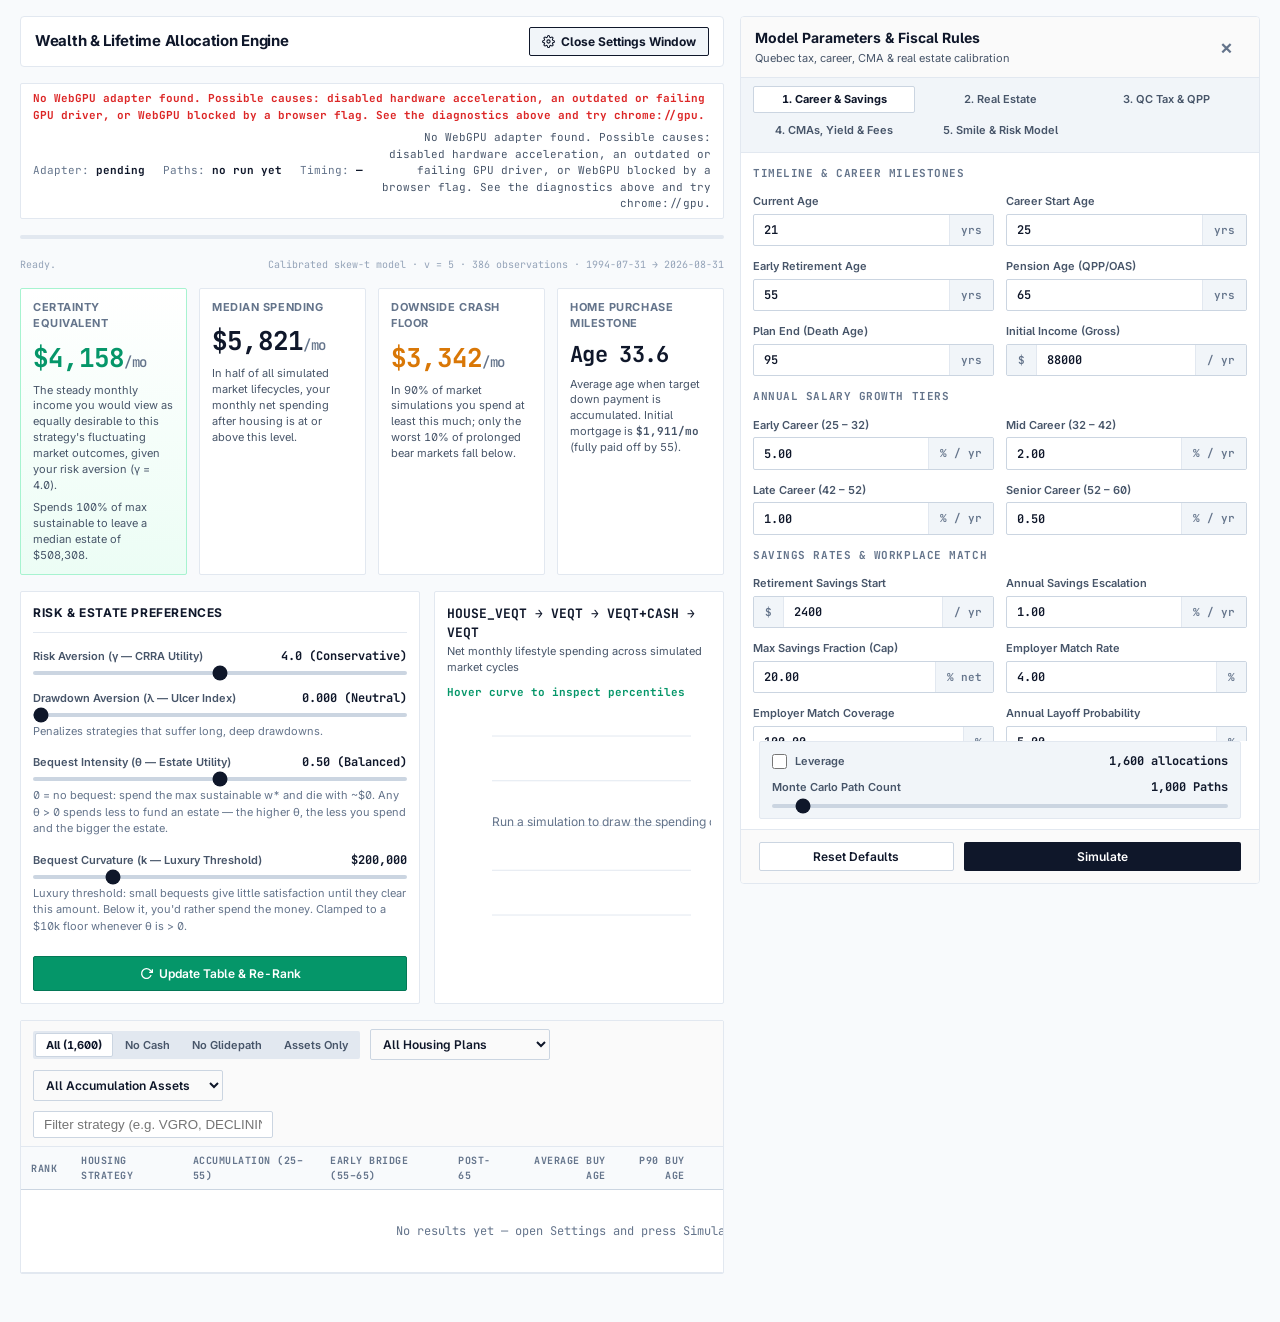
==== commit c3700c98: "Refine bequest spending fraction via interpolation and surface it in the CE KPI The JS re-rank now r" ====
--- a/index.html
+++ b/index.html
@@ -430,6 +430,7 @@
         <span class="kpi-label">Certainty Equivalent</span>
         <div class="kpi-num green" id="kpi-ce">$4,158<span style="font-size:14px; font-weight:500; color:var(--text-muted)">/mo</span></div>
         <div class="kpi-subtext" id="kpi-ce-sub">The steady monthly income you would view as equally desirable to this strategy's fluctuating market outcomes, given your risk aversion (&gamma; = 4.0).</div>
+        <div class="kpi-subtext" id="kpi-bequest">Spends 100% of max sustainable to leave a median estate of $508,308.</div>
       </div>
 
       <div class="kpi-card">
@@ -2056,31 +2057,105 @@
 // sits exactly at f = 1, i.e. the unadjusted CE — the default (theta = k = 0)
 // is a pure identity.
 // ---------------------------------------------------------------------------
-function bequestCeForStrategy(strategy, gamma, theta, k, dynamic) {
-  if (!strategy.estate || strategy.estate.length === 0) return ceForQuantiles(strategy.quantiles, gamma, dynamic);
+// ---------------------------------------------------------------------------
+// Fine spending-fraction search. The GPU walks the estate grid (six fixed
+// fractions of w*) once per run; the JS re-rank refines the choice between
+// grid points by LINEARLY interpolating each of the 201 estate quantiles in
+// f. The terminal estate is empirically near-affine in f (each 0.1 step of
+// spending removes roughly the same wealth), so linear interpolation is
+// accurate to a few percent, preserves quantile and f monotonicity, and
+// cannot overshoot into negative estates near f = 1.
+// ---------------------------------------------------------------------------
+function estateLadderAt(strategy, f, dynamic) {
+  const fractions = dynamic.constants.estateGridFractions || [];
+  const estates = strategy.estate;
+  if (!estates || estates.length === 0) return null;
+  if (fractions.length < 2) return estates[0];
+  const fMin = fractions[0], fMax = fractions[fractions.length - 1];
+  const fClamped = Math.min(fMax, Math.max(fMin, f));
+  if (fClamped <= fMin) return estates[0];
+  if (fClamped >= fMax) return estates[estates.length - 1];
+  let g = 0;
+  while (g < fractions.length - 2 && fractions[g + 1] < fClamped) g++;
+  const fLow = fractions[g], fHigh = fractions[g + 1];
+  const t = (fClamped - fLow) / (fHigh - fLow);
+  const lo = estates[g], hi = estates[g + 1];
+  const ladder = new Float32Array(201);
+  for (let i = 0; i < 201; i++) ladder[i] = lo[i] + t * (hi[i] - lo[i]);
+  return ladder;
+}
+
+// Bequest-adjusted CE at an arbitrary spending fraction f (interpolated
+// estate ladder; exact at the GPU grid fractions).
+function bequestCeAtFraction(strategy, f, params) {
+  const {gamma, thetaActual, kEff, kappa, months, logMode, exponent} = params;
+  const q = strategy.quantiles;
+  const ladder = estateLadderAt(strategy, f, params.dynamic);
+  let sum = 0;
+  for (let i = 1; i < 200; i++) {
+    const c = Math.max(f * q[i] * kappa, 1e-6);
+    const b = Math.max(ladder[i] / months + kEff, 1e-6);
+    sum += logMode ? Math.log(c) + thetaActual * Math.log(b) : Math.pow(c, exponent) + thetaActual * Math.pow(b, exponent);
+  }
+  return logMode ? Math.exp(sum / 199) : Math.pow(sum / 199, 1 / exponent);
+}
+
+// Returns {ce, f}: the bequest-adjusted CE maximized over f in the grid
+// range. An exact scan of the GPU grid fractions (no interpolation error)
+// brackets the maximum, then a parabolic fit through the three points of the
+// winning window refines f continuously (the CE is the sum of a consumption
+// term falling in f and a bequest term rising in f, hence smooth and
+// unimodal near the peak). The result is never worse than the grid scan.
+function bequestBest(strategy, gamma, theta, k, dynamic) {
   const kappa = computeKappa(gamma, dynamic);
   const exponent = 1 - gamma;
   const logMode = Math.abs(exponent) < 1e-4;
-  const q = strategy.quantiles;
   const fractions = dynamic.constants.estateGridFractions || [];
   const months = Math.max(1, dynamic.constants.retireMonths);
   const kEff = Math.max(k, theta > 0 ? (C.minBequestCurvature || 10000) : 0) / months;
   const parity = Math.pow(C.bequestParityReferenceEstate / (months * C.bequestParityReferenceSpending), gamma - 1);
   const thetaActual = 2 * parity * theta;
-  let best = -Infinity;
-  for (let g = 0; g < strategy.estate.length; g++) {
+  const params = {gamma, thetaActual, kEff, kappa, months, logMode, exponent, dynamic};
+
+  // Exact scan over the GPU grid fractions.
+  let bestG = 0;
+  let bestCe = -Infinity;
+  const ces = new Array(fractions.length);
+  for (let g = 0; g < fractions.length; g++) {
     const f = fractions[g] != null ? fractions[g] : 1;
-    const ladder = strategy.estate[g];
-    let sum = 0;
-    for (let i = 1; i < 200; i++) {
-      const c = Math.max(f * q[i] * kappa, 1e-6);
-      const b = Math.max(ladder[i] / months + kEff, 1e-6);
-      sum += logMode ? Math.log(c) + thetaActual * Math.log(b) : Math.pow(c, exponent) + thetaActual * Math.pow(b, exponent);
+    ces[g] = bequestCeAtFraction(strategy, f, params);
+    if (ces[g] > bestCe) { bestCe = ces[g]; bestG = g; }
+  }
+  // Parabolic refinement through the winning window [g-1, g, g+1].
+  const g0 = Math.max(0, bestG - 1), g2 = Math.min(fractions.length - 1, bestG + 1);
+  if (g2 - g0 >= 2) {
+    const y1 = ces[g0], y2 = ces[bestG], y3 = ces[g2];
+    const denom = y1 - 2 * y2 + y3;
+    if (Math.abs(denom) > 1e-12) {
+      const h = fractions[g2] - fractions[g0];
+      const fParabola = fractions[bestG] + 0.5 * h * (y1 - y3) / denom;
+      if (fParabola >= fractions[g0] && fParabola <= fractions[g2]) {
+        const ceParabola = bequestCeAtFraction(strategy, fParabola, params);
+        if (ceParabola > bestCe) return {ce: ceParabola, f: fParabola};
+      }
     }
-    const ce = logMode ? Math.exp(sum / 199) : Math.pow(sum / 199, 1 / exponent);
-    if (ce > best) best = ce;
-  }
-  return best;
+  }
+  return {ce: bestCe, f: fractions[bestG] != null ? fractions[bestG] : 1};
+}
+
+function bequestCeForStrategy(strategy, gamma, theta, k, dynamic) {
+  if (!strategy.estate || strategy.estate.length === 0) return ceForQuantiles(strategy.quantiles, gamma, dynamic);
+  return bequestBest(strategy, gamma, theta, k, dynamic).ce;
+}
+
+// The spending choice the bequest-adjusted CE implies for one strategy: the
+// best fraction f of the max sustainable w* and the median estate at 95
+// (ladder point P50) at that fraction.
+function bequestChoiceForStrategy(strategy, gamma, theta, k, dynamic) {
+  if (!strategy.estate || strategy.estate.length === 0) return null;
+  const best = bequestBest(strategy, gamma, theta, k, dynamic);
+  const ladder = estateLadderAt(strategy, best.f, dynamic);
+  return {f: best.f, medianEstate: ladder ? ladder[100] : 0};
 }
 
 function lowerBound(values, target) {
@@ -2368,6 +2443,21 @@
   byId("kpi-floor").innerHTML = money(row.floor != null ? row.floor : strategy.quantiles[20]) + '<span style="font-size:14px; font-weight:500; color:var(--text-muted)">/mo</span>';
   byId("kpi-buy-age").textContent = strategy.buyAge != null ? "Age " + strategy.buyAge.toFixed(1) : "Renter";
   byId("kpi-mortgage").textContent = strategy.mortgage != null ? money(strategy.mortgage) + "/mo" : "None";
+  // Bequest trade-off line: the spending fraction of the max sustainable w*
+  // the chosen preferences imply, and the median estate at 95 it leaves.
+  const beqLine = byId("kpi-bequest");
+  if (beqLine) {
+    const applied = captureAppliedControls();
+    const theta = applied.theta || 0;
+    let text = "";
+    if (theta > 0 && strategy.estate && strategy.estate.length) {
+      const choice = bequestChoiceForStrategy(strategy, applied.gamma, theta, applied.k, state.dynamic || buildDynamicModel(readModelInputs()));
+      if (choice) {
+        text = "Spends " + Math.round(choice.f * 100) + "% of max sustainable to leave a median estate of " + money(choice.medianEstate) + ".";
+      }
+    }
+    beqLine.textContent = text;
+  }
   byId("chart-strategy-name").textContent = strategy.name;
   drawDistributionChart();
 }
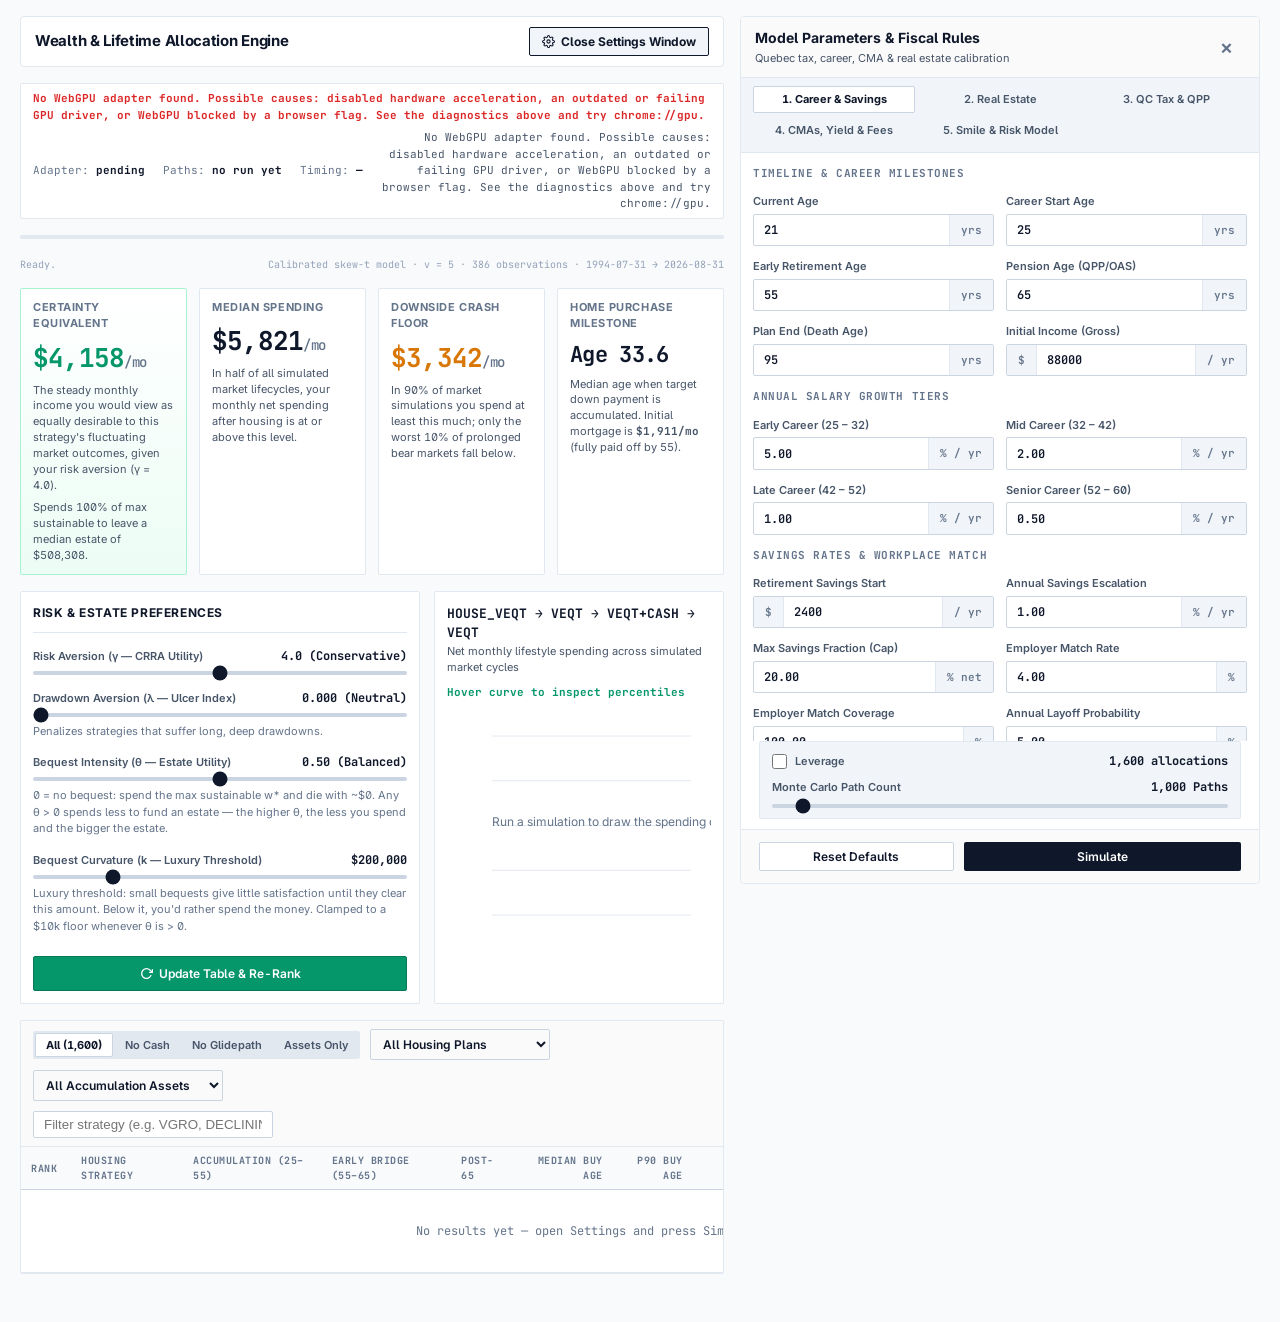
==== commit 13a75bcf: "Fix engine readback, QPP penalty, CPI tail, JS edge bugs Fix engine multi-batch readback (house/UI p" ====
--- a/index.html
+++ b/index.html
@@ -448,7 +448,7 @@
       <div class="kpi-card">
         <span class="kpi-label">Home Purchase Milestone</span>
         <div class="kpi-num" style="font-size:22px" id="kpi-buy-age">Age 33.6</div>
-        <div class="kpi-subtext" id="kpi-buy-sub">Average age when target down payment is accumulated. Initial mortgage is <b class="mono" id="kpi-mortgage">$1,911/mo</b> (fully paid off by 55).</div>
+        <div class="kpi-subtext" id="kpi-buy-sub">Median age when target down payment is accumulated. Initial mortgage is <b class="mono" id="kpi-mortgage">$1,911/mo</b> (fully paid off by 55).</div>
       </div>
     </section>
 
@@ -564,7 +564,7 @@
               <th class="sortable" id="th-accum" data-col="accum">Accumulation (25–55)</th>
               <th class="sortable" id="th-bridge" data-col="bridge">Early Bridge (55–65)</th>
               <th class="sortable" id="th-post" data-col="post">Post-65</th>
-              <th class="right sortable" data-col="buyAge">Average Buy Age</th>
+              <th class="right sortable" data-col="buyAge">Median Buy Age</th>
               <th class="right sortable" data-col="p90BuyAge">P90 Buy Age</th>
               <th class="right sortable" data-col="mortgage">Average Mortgage</th>
               <th class="right sortable" style="color:var(--brand-green)" data-col="ce">Certainty Equivalent</th>
@@ -925,7 +925,7 @@
 
 </div>
 
-<script type="application/json" id="model-data">{"defaultSeed":42,"defaults":{"simulations":1000,"batchSize":250,"columnsPerWorkgroup":1,"gamma":4.0,"floorPercentile":10,"targetSpending":3500.0,"allocationCount":5040,"bequestIntensity":0.5,"bequestCurvature":200000.0},"inputs":{"currentAge":21,"careerStartAge":25,"retirementAge":55,"pensionStartAge":65,"deathAge":95,"startingSalary":88000.0,"promotionPhases":[{"start":25,"end":32,"growth":0.05},{"start":32,"end":42,"growth":0.02},{"start":42,"end":52,"growth":0.01},{"start":52,"end":60,"growth":0.005}],"savingsStartAnnual":2400.0,"retirementSavingsStartAnnual":2400.0,"retirementSavingsEscalationRate":0.01,"houseSavingsStartAnnual":1200.0,"houseSavingsEscalationRate":0.02,"savingsMaxFraction":0.2,"houseSavingsMaxFraction":0.1,"propertyValue":500000.0,"downPaymentFraction":0.2,"closingCosts":10000.0,"realMortgageRateAnnual":0.02,"monthlyPropertyTaxesCondo":650.0,"monthlyMarketRent":2500.0,"fhsaAnnualLimit":8000.0,"fhsaMaxBalance":40000.0,"hbpMaxWithdrawal":60000.0,"hbpRepaymentYears":15,"tfsaAnnualLimit":7000.0,"rrspContributionRate":0.18,"rrspMaxContribution":31560.0,"otherTfsa":10000.0,"layoffAnnualProbability":0.05,"post50HealthcareAnnual":3600.0,"healthcareEndAge":65,"annualDistributionYield":0.018,"taxOnDistributions":0.25,"capitalGainsInclusionRate":0.5,"capitalGainsTaxRate":0.3,"realBorrowRateAnnual":0.0225,"extraMer15":0.002,"extraMer20":0.004,"hisaAnnualRealReturn":-0.005,"cashWedgeYears":3.0,"meltdownBracketAnnual":55000.0,"oasClawbackThreshold":95323.0,"oasClawbackRate":0.15,"maxQppAge65":25500.0,"maxOasAge65":8907.72,"qppDeferralAnnual":0.084,"qppDeferralCap":1.588,"oasDeferralAnnual":0.072,"oasDeferralCap":1.36,"oas75Increase":1.1,"taxThresholdsAnnual":[16000.0,52000.0,104000.0,175000.0],"taxRates":[0.0,0.27,0.37,0.47,0.53],"qppBasicAnnual":3500.0,"qppMaximumAnnual":71300.0,"qppMaximumMSGA":81200.0,"qppRate":0.064,"qppRateTier2":0.04,"eiMaximumAnnual":65700.0,"eiRate":0.0131,"rqapMaximumAnnual":98000.0,"rqapRate":0.00494,"cmas":{"VEQT":0.043,"VGRO":0.0371,"VBAL":0.0312},"useForwardLookingCmas":true,"skewDegreesFreedom":5,"deltaCap":0.85,"deltaTolerance":0.99,"mortalityReductionFactor":0.5,"discountRateAnnual":0.01,"smileSchedule":[{"start":60,"end":70,"change":0.0},{"start":70,"end":77,"change":-0.01},{"start":77,"end":78,"change":-0.015},{"start":78,"end":95,"change":0.012}],"rrifFactors":{"71":0.0528,"72":0.054,"73":0.0553,"74":0.0567,"75":0.0582,"76":0.0598,"77":0.0617,"78":0.0636,"79":0.0658,"80":0.0682,"81":0.0708,"82":0.0738,"83":0.0771,"84":0.0808,"85":0.0851,"86":0.0899,"87":0.0955,"88":0.1021,"89":0.1099,"90":0.1192,"91":0.1306,"92":0.1449,"93":0.1634,"94":0.1879},"employerMatchRate":0.04,"employerMatchPercent":1.0},"historicalReturns":[0.03501801305364172,0.032138634614997885,0.027131539265609295,0.03922151653302608,0.032688646979167624,0.024344537483491413,-0.02550612585333445,-0.022287782603712447,-0.018547530819110647,0.01498141073397341,0.011880159157776404,0.008385109021110004,-0.03841047506183737,-0.032980498290829496,-0.027178779527503694,0.022216076612390445,0.018761571303088198,0.01592401243702124,-0.020222672395323715,-0.015115105820463715,-0.009646302290889364,0.013654043033443086,0.013994295385758138,0.013685061555911426,0.03743815113601423,0.031220802065115905,0.025441024661154277,-0.005819348309372696,-0.0036309012937401075,-0.0012259635281344217,0.035867427942275265,0.036093507331470764,0.034559331757758605,0.018937690577047972,0.016669575015089366,0.013241671756505369,0.03229357162664015,0.025003176439899244,0.01743087032849866,-0.018876160053819868,-0.012546771079003483,-0.005424449432437473,0.019050541185759773,0.01628660321797315,0.013005262480686675,-0.018868822190464374,-0.012601944157189626,-0.006165869283313974,0.04594155249261167,0.039074248158160296,0.03253019890396547,0.02154160299003438,0.020050222886068836,0.018538692233511345,0.0432236800936856,0.037096113940708,0.02946193785890494,-0.0009230918576677016,-0.004912636902337453,-0.009672330268938767,0.005170294467692793,0.002514208194542844,-9.995485995673015e-05,0.024107114866095403,0.018008129223678893,0.012106298772586843,0.018004225432202592,0.013771586476337916,0.008024863850886188,-0.016382824862622214,-0.011213601798440442,-0.005798997465991107,-0.035846677215367495,-0.028404926667668806,-0.02044218871443182,0.026948768743236817,0.021913064190454135,0.015279710938880031,0.036510340803907804,0.032382546223211905,0.028185265663321024,0.006900745670442188,0.009212670338603957,0.010987405283883422,0.062426955849326005,0.05275263077077286,0.04185773175791474,0.0022286427329849534,0.0012522241233241527,-0.0013952770423817373,0.01771021607406431,0.014940706468719478,0.009947947280012803,0.014487245166455054,0.01146386965148416,0.008005038245829876,-0.03053871061480351,-0.026690835832152482,-0.023668213435449892,0.032286680202497475,0.027902627951401193,0.02381147133735184,0.057851978838946216,0.04791139369307018,0.038182230925216665,0.032320177641185,0.027238713252353497,0.021742467593835135,0.06240055031073699,0.055978157933763706,0.04782478350510533,-0.05338454087806532,-0.04595168299444918,-0.037582713782078225,0.05672207370104876,0.04923898480177691,0.03921124050611091,-0.040945152809148344,-0.03175422389477944,-0.021642776892310867,0.002555667627894609,0.0019827303964210508,-3.07425342633838e-05,0.01976778229353582,0.018250602937073257,0.0151009038789236,0.004250044781600293,0.002360847563051438,0.0014590500120397198,0.05313645749687024,0.04345544278196467,0.03147469504269251,0.04452552877549554,0.03716773339266455,0.026781005942348113,0.013225846296177846,0.011329081961454213,0.008669220218991969,-0.02164336210704909,-0.01738456604357752,-0.013296982317579586,0.00593334848160354,0.004688282646475361,0.0039295628299589325,-0.006426816175961858,-0.004639343104617,-0.0038927880819474847,-0.14954166542230385,-0.11963843472202518,-0.08543378024903847,0.02188342077013128,0.02249506423345271,0.023150069647603022,0.10563220421560593,0.08450742414622536,0.062347924195640614,0.03652135343256968,0.029967430681390184,0.022426965031491886,0.048939678452227575,0.04005083915850616,0.030551563922391,0.011343839540712386,0.010110381318254147,0.009555597693597484,-0.037046485526182504,-0.0327913867652293,-0.02858092991166461,0.046459272297925125,0.037751489934853444,0.029469705921324918,0.03410767040918827,0.02897648110136153,0.023093361483329966,-0.02187091717390688,-0.01941888125686675,-0.01680377384197229,0.045179018969786267,0.03544257816140162,0.025324261405324178,0.007273251523104207,0.004543645992661105,0.003229550748239385,-0.013969229757768153,-0.011456973647423041,-0.008953689282212074,-0.022830962293752033,-0.016642801858007483,-0.008631474482068136,0.04997264464536921,0.04053442246065808,0.030179942607610588,0.04292277543686773,0.03564233069539258,0.027494389167391775,0.07856142926595178,0.06391248881208278,0.04653809977037415,-0.024476093543006727,-0.019620752838599986,-0.013648111834716037,0.021033657385133075,0.017973106202981537,0.013178335870130953,0.06052708685350261,0.05055732299486482,0.041160585249377046,-0.030015756352265055,-0.024569499824706242,-0.018749323255389583,-0.021293765065382275,-0.018420788759805018,-0.01586665021545275,0.05006094305369557,0.043246439180157026,0.0368208841093729,-0.010345479584762285,-0.0064980958609400785,-0.003345156518295478,0.05390367452281053,0.046353575334523445,0.03952365625795706,-0.05184797778022043,-0.041869126784020994,-0.030994173838934658,-0.038611999024085075,-0.0313669102663473,-0.024030716088176862,-0.07869813854889962,-0.06138155925112143,-0.04173196938312407,-0.0025325259387368737,-0.005732067135832963,-0.011580139537856304,0.03964066315867654,0.03249267848303772,0.023541008950363373,-0.09511744477965478,-0.07730610201420918,-0.056943580702748964,-0.04846994507499813,-0.04041138089019014,-0.03059921594228765,0.037338358844320796,0.024548657113909744,0.010483980296517093,0.009153842583720095,0.007089625149392154,0.004959297184568445,-0.040937241054444184,-0.03165100646175023,-0.021692231883987723,-0.012443898527068065,-0.005248080512829545,0.0020007265686621256,-0.034792388921780826,-0.024049727584496194,-0.012363079116520015,-0.07941303084277107,-0.06282760883802974,-0.04390150450725838,0.029129608458955403,0.030884959485497188,0.03189402340570635,0.0657203020180519,0.0504620980561139,0.03288804924062916,0.03067938810815707,0.024292881626443164,0.015230672262078304,-0.015183231140707965,-0.011311544390622985,-0.007742363848473044,-0.007358927706370477,-0.006181218549352274,-0.004693925140969113,0.0376616276645787,0.025128223000794536,0.011569054296676429,-0.045561111702362767,-0.034332133933256626,-0.021107660425842778,-0.01904615397233922,-0.012817594090747897,-0.004744972339685516,-0.07216612740937978,-0.057218214978796866,-0.040635162240630573,-0.059916349156989734,-0.04701276149476408,-0.032016112896229965,-0.010022772185136475,-0.0038267446787390025,0.0028261057660412536,-0.07667408590769298,-0.05869594311510484,-0.03724007664852935,0.033869073065224464,0.025181429427145074,0.013045233348690122,0.05804232528082087,0.0467476757375509,0.034004459767338346,-0.025303773668014617,-0.01531074937753829,-0.004031787099149753,-0.04445381497109746,-0.038687645533090564,-0.03195088600227636,-0.037489449432929645,-0.030102696324702638,-0.020758459029673437,-0.01959738774608233,-0.01765913430672328,-0.01577391441533349,0.05605754929013829,0.04938407771981912,0.03954206121545023,0.021102068982269406,0.025684539974130782,0.030457479942514132,0.01895033046493655,0.01651534724751813,0.014437503999418677,0.05844116781165187,0.041495578874053196,0.02256536891923333,0.022778180557978978,0.020914577815310587,0.019999223364429275,-0.019667668173636854,-0.011136342220956719,-0.0010208524983640332,0.043300847414251775,0.032698209313712034,0.02041616082589859,-0.003986004500595164,-0.003017526565184836,-0.003071379445218736,0.04784541265110631,0.037172643236834224,0.025031742266675927,0.04057181908740848,0.03410050540474785,0.026875450026909498,0.027016697257718603,0.024984293428207405,0.02210824365894326,-0.025005440048275096,-0.019509545871135625,-0.011171862110736619,-0.004911022308895396,-0.008151679751727592,-0.012593947311605236,0.001003511814196223,-0.0016783899482064601,-0.004973143949467906,0.008960732126077398,0.0038276414160225425,-0.0009320594112820491,-0.02977482588963476,-0.020761964272206113,-0.011269378945696462,-0.003452519350297778,0.0017270320517648319,0.007266418041769196,-0.004753050487305566,-0.0035374607682987502,-0.003112005138850571,-0.005217005999779478,-0.0019040126076779185,0.0018511592532948207,0.026213558398147763,0.022171861427241257,0.01689457571406061,0.04253396866235226,0.03403452240416738,0.02460466629268332,0.0016076663739075236,0.002936902861749635,0.004112631498533581,0.030006375066716107,0.02436216804271152,0.01722452214973269,-0.03368583045593654,-0.028547969607333856,-0.022274741745296645,0.003576842249512824,0.004859678093528164,0.006212660044322638,0.024806489079378657,0.023130565986469787,0.020951173393319866,0.001654302128333729,0.0038896066419555897,0.0063101312607387605,0.044424695900705524,0.03582826020215979,0.025646138671652885,-0.013190643892018739,-0.009177264196077672,-0.003769892488465376,0.006459275655251728,0.0028642450889608817,-0.0003695347831454976,-0.01725823174876795,-0.015378206048454524,-0.012891802842528333,0.034048402561391855,0.029707358213573176,0.02475834445013647,0.027066898873602918,0.024721197041873477,0.02270664287645552,0.034693118859060235,0.026194281763623595,0.016009398360823823,-0.011435950681614737,-0.008753857165770151,-0.006029606381715125,0.03958244434511804,0.030650482982895744,0.020676801204388084,-0.014501508636662108,-0.014428028923466951,-0.014827918820759178,-0.051011987823956995,-0.041183281911919,-0.030022925932668865,0.007024120769712594,0.004877506343113236,0.0021245170933548163,0.016200777740785988,0.017092124742543957,0.017628662130960482,0.007580593885142539,0.009718273674232725,0.011953155488634293,0.017232357396051112,0.016155070297441565,0.014480937301438734,0.04218439643085814,0.034710958695780336,0.02605416052451326,0.044465749369178464,0.03827647625859987,0.030456603058438336,0.032488974718115404,0.02454793542530531,0.015708616283906185,0.01991547329480614,0.015247691898027993,0.010199813823430492,-0.01918513566927127,-0.014090706430703537,-0.00754689737906622,-0.0026950739254197886,-0.004097643155953734,-0.006559710453283518,-2.2623639453711597e-05,-6.755254820745016e-05,-0.0011852377231565958,0.01620935852644445,0.010184922719827627,0.0034559672022849153,-0.0065911575848253134,-0.005131121617716339,-0.003906281409570056,-0.011511534546900126,-0.007996024414656189,-0.0042741107144509405,-0.0005106085193942178,0.0022158066662947284,0.004965819093392332,-0.0008651885148782679,0.0007101220690326482,0.0021413956324305428,0.0046693275617888386,0.005958623133253349,0.006514632980020085,-0.016976428934646792,-0.012793204798061675,-0.008012503659847847,-0.01743754497932104,-0.012592969337177684,-0.007545620048902579,-0.05030514807490993,-0.03983106275728088,-0.026986354817729596,-0.020199397476426406,-0.013808975667887857,-0.007296390889915738,0.02031731559475558,0.017013496441380394,0.01295495913033573,0.038016780847766496,0.028920107254783778,0.019160806206727443,0.012317285574426018,0.008372825952549068,0.0043757872102925255,-0.05201234000677102,-0.0421685654518309,-0.030538681466573903,-0.024676273364588663,-0.01921485915925869,-0.01341584353951042,0.0266561982880531,0.02298996980311352,0.0192344571361156,-0.11691946663857711,-0.09960840741191512,-0.07922548710099508,-0.09744125603309861,-0.08110168630725856,-0.06171738485071376,-0.05535436970097796,-0.03947017360506988,-0.02123615424296954,0.017892818595700355,0.021146268171909233,0.02517050547336308,-0.06586785886912394,-0.05505575723575307,-0.04263442470541956,-0.0753782264864028,-0.05988953480574655,-0.04306255557978289,0.08156767226191874,0.06949482539104856,0.05534833448972942,0.059572043094112015,0.04823429625995801,0.03462800805450339,0.028426328088060115,0.023009709025783254,0.016425044565804514,0.03560207691837447,0.030036188610389036,0.024396393154443086,0.022562826649900725,0.020541924312933002,0.017552920986415588,0.03153404916493696,0.025882438439369215,0.01946842177323682,0.030485048217136157,0.028210791042870387,0.024681016598266936,-0.02719579641257952,-0.02214954704564709,-0.01691053184741942,0.03335226788797918,0.028773014129250818,0.023210454021084015,0.018003178317499202,0.012834510532446108,0.007269696726865726,-0.032827588038081834,-0.024105179428310808,-0.013446398280266059,0.022024535026521352,0.018004327806848686,0.014295273470942726,0.028639659032830833,0.021364705495840353,0.013071911385207358,0.006188708111809937,0.004632250385689485,0.003222439614623651,-0.047661413918216766,-0.03728454949287785,-0.025226420082880785,-0.03165699576664305,-0.02130305026522783,-0.01037947103087311,0.045595930124683326,0.03856176351609597,0.02967278663440931,-0.000898439463384082,0.002689425067625484,0.006953358857808567,0.049167601827611485,0.0404267090487298,0.02983929560523335,0.019849967092694598,0.016067170574985523,0.011492283754183985,0.004885819274209391,0.0012331598982160408,-0.0011499690534478857,0.040732806329907945,0.033151160977066274,0.024479815208153566,0.010604956763923257,0.006119932852743926,0.000932547643943904,0.013808809279537426,0.01092663980995523,0.008442772380817809,-0.01562981089451909,-0.014478734767855106,-0.014782889556239853,0.0022477149678628017,0.0025512632809001623,0.002006056892552177,-0.0027246311440559667,7.588078884568361e-06,0.0031284639049444785,-0.017396795906322815,-0.013101498119881927,-0.007884592626994702,-0.031449741438343115,-0.02149679793257353,-0.009682179177775918,-0.033825976697241966,-0.024996038631183937,-0.014297525968647307,-0.05266882094517478,-0.04088091663394733,-0.026712554029764246,0.05426384844748933,0.04281677190747635,0.028557483740168088,0.007751233417209624,0.007114585292210762,0.006907201056215007,-0.004928761623610667,7.261145142534176e-05,0.005668787889099303,0.038368493431123474,0.030666627865060914,0.021837729785573634,0.017376079745719197,0.012256180359468294,0.006221741956138338,0.01311459407765958,0.00858496869212444,0.003837967146641974,-0.021344346451037888,-0.01768786164564362,-0.01351000593338969,-0.042112158856085324,-0.030605705176866893,-0.017324569465508644,0.030561311431795968,0.02562346247707037,0.019973626056521532,-0.005094333077660718,-0.0027214615409149046,-0.0002582222810298962,0.011397159967499793,0.008471462265218221,0.004904358466369274,0.027808917524499988,0.0237371470109351,0.01874270617138074,0.005176633369795791,0.003572656655977058,0.0015742592325558302,-0.0007951682507868485,0.00019237382803538594,0.0011989286782956299,0.032502866789874796,0.027238122723598712,0.02132549145142959,0.040525079827335775,0.03098371168608227,0.020370458730182506,0.01608679725654172,0.012075075160958848,0.008709448108971785,0.012511265752080725,0.010719633347460622,0.00963563792294142,0.001093258325884472,0.002609292700718191,0.0045351458069478046,0.02380143084177111,0.015757101640692772,0.005682365216742813,-0.012533204245519625,-0.014733206245588715,-0.016238096218432974,0.024518366195342978,0.01985425196954438,0.014168610521812841,0.005912804039389652,0.0034836232235428977,0.0009322163372151859,0.019926994469603443,0.0172653874104729,0.014452132984737798,0.053285252980790565,0.04553513456044489,0.036371684243437175,0.02414014169703038,0.018234986337263726,0.011715782390677498,0.023831760392803325,0.019032996623980836,0.013508844861949365,0.000932968160523906,0.004493908203903718,0.008478797619670742,0.03448968780470829,0.027204909953204126,0.01857283901763651,0.004967148936308563,0.003710047974736952,0.0020737037295159855,-0.002000647563307978,-0.0014994580230938137,-0.001318406670141381,0.008235502275365292,0.00849531292385075,0.008997820378934485,0.014803624042873942,0.012951468043813863,0.011412647904837092,0.012402759815204556,0.011591314910929462,0.01131748773011787,0.023394385500096426,0.020585191201108355,0.01712036783067372,-0.012309156067745408,-0.012127849354549913,-0.011765884967796403,0.012516913016302311,0.010695460821702474,0.009210647807318395,0.023840146053176747,0.022302341073309195,0.019701516404543096,0.00692707271192039,0.00764743897282627,0.009075989530846318,0.05803488597397877,0.055420545511946084,0.0523979428448611,0.02776321036213103,0.020279007973025953,0.01211923790358349,-0.010105781555685422,-0.010049985276787465,-0.009462438255678829,-0.010767203826935412,-0.011096680897975886,-0.01180147576315449,0.015157330240896272,0.01122776067387754,0.006888777777483757,-0.02162941267467655,-0.01884026098960534,-0.015563720041877782,0.036718235041284686,0.031948316739765836,0.026649715935537,-0.05168454748374329,-0.044316770258995386,-0.03594310214015284,-0.023626142251781057,-0.019644402597831512,-0.015348094875070939,0.03535119883028348,0.027216028206106246,0.018474353119233733,0.015269240650579663,0.01292459583752037,0.01073650870861309,0.006025429692780193,0.007276469968529042,0.00893206277590175,-0.03405535361581191,-0.027165699361749618,-0.019370667829727628,-0.03581183426206491,-0.028879824818175193,-0.021199688710795694,0.03456040158324236,0.029275199041757682,0.023114169068243928,-0.008910984894663354,-0.007415675895450002,-0.005822123835967696,0.03486412698193453,0.02827251956656407,0.021400573028334424,0.0010599952082808173,0.005665461215871748,0.011005378269859145,0.04528381611647325,0.03866707528494562,0.03158168548428253,0.01030606158205205,0.008700580756377141,0.006691441695053202,0.0035187355112704655,0.00227617921238199,0.001300254238110865,0.007208042635551415,0.004463786928821989,0.0016111017592421728,0.02541450434509973,0.016833551525680113,0.007995138037624194,0.01988154618539184,0.015587384679533134,0.010122445610103004,-0.003919098883386596,-0.004248028551247396,-0.004428882946244106,0.029690039026118997,0.02485648053150813,0.019493975331502655,0.0112536558670151,0.00915710409981152,0.006311042336420103,0.026011042354542324,0.02288163192815995,0.01871754042417617,-0.0037395779006090812,-0.0018227945332802697,-9.774519998761999e-05,-0.021358168950147194,-0.018913867697688658,-0.015701331515902583,-0.009981433507642357,-0.011239401654136283,-0.012914048418140256,0.004822102412821883,0.00654304270914885,0.008156599690642752,0.022674061904786047,0.01519822392048531,0.00691215381956245,0.04658557566799382,0.04039489949861497,0.03417288079652314,0.014115976798549923,0.012325376126370857,0.010793847584158467,-0.004832339419995502,-0.0038635844279365505,-0.002884052818754257,0.018484687527626553,0.012714599134547644,0.005659900842903687,-0.014988180631139603,-0.013323503485395793,-0.011085577550585146,-0.008385235370202748,-0.005900936431784798,-0.0031410586960687326,0.0003726931569059122,-0.0014756918222423865,-0.0034935725097919867,0.024634655278868767,0.02101482233282459,0.017633588335851824,0.011822081256793737,0.010669396288426558,0.00951358803752922,0.013671444886582007,0.008602795056159573,0.002463500242888994,0.011043111060102362,0.010186188858593681,0.00984310304689373,-0.009811929948076448,-0.010011815156623749,-0.009755679531989747,-0.06224194273889283,-0.05184597451994666,-0.04068041078368545,0.03394439331838184,0.030531691004369144,0.02693417103893725,-0.05390949810486956,-0.041473448834538185,-0.028274573811005177,0.0,0.043275258455587995,0.035673074542769134,0.0,0.016632628677569095,0.009854238937438753,0.014628044566441512,0.015233635182283267,0.01589480244005048,0.033560737168134125,0.02588098478124179,0.018626334404116207,-0.053175931791324293,-0.0413308376478243,-0.029463927166374915,0.031053543788508664,0.02847376837858384,0.024299639559566488,0.0021384786219504903,-0.000533678474857302,-0.000572330450005043,-0.009604746220553628,-0.0023466690504116983,0.0038839029484576404,0.015665855929464456,0.009847304896806408,0.005387431747832849,0.009478148250055218,0.006706719063968247,0.0031542876434922373,0.039306474093325994,0.033257310168721244,0.026538306203029105,0.005609878314535077,0.004495096836198975,0.0003345207246245874,0.00634918297272602,0.009759460072688464,0.012462097415284923,-0.07391941876169617,-0.05111105198363608,-0.03604345582934365,-0.11491446135851924,-0.10326168581516293,-0.08290643648654628,0.10573821663864114,0.09163434651494251,0.0793324155544688,0.037630966608702465,0.03221564346471606,0.02538751681795537,0.012605619268467372,0.010554438193008941,0.009770813879759865,0.037825870695587405,0.03286942662532555,0.026255732302536527,0.029307527509011333,0.01982807672587339,0.013701419189541264,-0.011178756261943978,-0.0069231059961836205,-0.00417521101238727,-0.030219746437192052,-0.02592403181521874,-0.023960329410377512,0.09694702358027874,0.07800368815634351,0.06117355777773126,0.02475593698681955,0.021811978159459677,0.017473953606566228,-0.0016583150603728392,-0.006203979087763156,-0.00586864360624928,0.023398232007105113,0.013708840918856158,0.0007239107348311347,0.020833317341705238,0.014742201606082306,0.008053068829870558,0.012762403824594593,0.009901533687071362,0.006927436737962145,-0.001078823024058706,-0.0026739289721521287,-0.004422785279452279,0.03109205369906798,0.026232228987798534,0.02132526360423337,0.006115163513695565,0.006292408084154211,0.006697468979828036,0.026561991845189592,0.020514987133771312,0.013901606690204904,-0.036939525159569664,-0.03272701526708144,-0.02909821989408068,0.027034774459454125,0.0184303159935455,0.010546706113825133,-0.0023967055288187655,-0.000874893940440491,0.0008280911027473969,0.027705254784677447,0.02409967141597047,0.020104831160903558,-0.03703374313625851,-0.03640882018080893,-0.03552850589790846,-0.029680984545447098,-0.02755555856317582,-0.025580923366816943,0.002594571514248578,-0.00472000823834684,-0.013532821219553903,-0.061133666473218495,-0.05695355394845658,-0.05325485398368068,-0.020239867255407273,-0.019527660079196818,-0.017085002308321218,-0.08113960161811085,-0.07090886877652836,-0.06023009222856135,0.05955086353020933,0.054479039882482816,0.04918022925989152,-0.017330733108870455,-0.020345796518269843,-0.02340119909177163,-0.048359259479102135,-0.042924118297926306,-0.03457033854661817,0.04514145412702231,0.03384396185409222,0.01899950093202607,0.057621606911094636,0.05076623144958203,0.04460168478409843,-0.035815246486876506,-0.03283996827599489,-0.027463651422683144,0.05615668402049123,0.04978150890822319,0.04327355066604133,-0.016996442121079647,-0.01753809710703913,-0.01970257788566976,0.0062000302715188305,0.009880153884422205,0.011837267513648886,0.01125573787238876,0.007756343118958453,0.004934484668589922,-0.027664609514083116,-0.02638282356429278,-0.023855796886592895,0.02831202560704238,0.021786905138359902,0.0144162092419724,0.0288647647740925,0.021218940313534107,0.012979699688790314,-0.013493668636697653,-0.011797005897613122,-0.011203642735996278,-0.03635904195287809,-0.03492621641543492,-0.03053390701647618,-0.016051976823949987,-0.013035853179248713,-0.012074604275464251,0.06739742962841389,0.061185394935005855,0.05704955029834413,0.028539256085494902,0.030887216240862436,0.03013546041940285,0.012411306509281683,0.007212177330204961,0.0037800472165594456,0.043632700426445625,0.033622561106826376,0.023031114373744943,0.03199267017293739,0.02676572631409746,0.021492873230253506,-0.020288552831942197,-0.019483735286511594,-0.020153304265156935,0.029564717054939793,0.026123598782659796,0.019936735370453373,0.011435740567923958,0.011370531782498139,0.013344848196733095,0.03684778911452824,0.03273060599484978,0.030573467965960166,0.0014768269748999252,0.0019054088062151475,0.0034381592111700776,0.026286635861010987,0.02413827580082173,0.022766232794023455,0.008255892607357262,0.004269835435602998,-0.0021956763751461716,0.05314092472518217,0.04570085123170187,0.03891105677879292,-0.016674225198205384,-0.021849832318483142,-0.02337768928758932,0.0402235182419306,0.035133630647746994,0.026700315427551802,-0.009121662712446077,-0.005273247947641391,-0.002096638884538815,-0.03573004162088178,-0.03014957220330483,-0.02259538742516487,-0.02658336482078183,-0.021675155292908754,-0.015418159247965635,0.05241904711794909,0.041530582559469176,0.030538307890084493,0.035906485354614714,0.029314793619842572,0.021297175339840546,0.02314499641643719,0.017368818018918875,0.012491883530897807,0.027889713615685263,0.023550021349658223,0.01923192273109131,0.048293775282232776,0.041671760428779736,0.03465359954176539,0.02146032104996598,0.019059353371262633,0.015560834251895583,0.010543392849621247,0.011218400424613861,0.009342946151409182,-0.009858187450925926,-0.015672783667308177,-0.02214677943954979,0.017786139870390683,0.01519881783946575,0.011847406523576076,0.03298216622167338,0.02916315903865807,0.02696917047187597,-0.044646220770911405,-0.04047559871195283,-0.03532022440527538,0.059641775534946984,0.04852146581751304,0.03575542449873703,0.04941220702574878,0.04240141535695563,0.033952862247835336,0.018960888814381738,0.01616688683195422,0.01253504518881532,-0.010080961766219643,-0.011459475873707547,-0.011945167569525905,0.0269886205825276,0.022315016120794562,0.016652910601857807],"historicalReturnCount":386,"mortalityAnnualProbability":[1.0,0.995,0.99,0.984,0.978,0.971,0.963,0.954,0.944,0.933,0.92,0.906,0.889,0.87,0.848,0.823,0.795,0.763,0.727,0.687,0.643,0.594,0.541,0.485,0.426,0.366,0.307,0.25,0.198,0.152,0.113,0.081,0.056,0.038,0.025,0.016,0.01,0.006,0.003,0.001],"returnModel":{"kind":"calibrated-skew-t","xi":[0.0090159126,0.007442953,0.0054096145],"omega":[0.0274069529,0.0227444472,0.0177168514],"correlation":[1.0,0.9927436166,0.9680542419,0.9927436166,1.0,0.9882090457,0.9680542419,0.9882090457,1.0],"delta":[-0.1881417957,-0.184578515,-0.1541095661],"cholesky":[0.9821418761,0.0,0.0,0.9754361429,0.1202293765,0.0,0.9561345609,0.2255315918,0.1057943483],"nu":5,"observations":386,"dateStart":"1994-07-31","dateEnd":"2026-08-31"},"career":[2400.0,1200.0,0.3700000047683716,46000.0,0.0,88000.0,3128.805908203125,2489.59814453125,0.3700000047683716,53000.0,15840.0,92400.0,3920.9677734375,3897.50732421875,0.3700000047683716,60000.0,32472.0,97020.0,4782.44970703125,5434.068359375,0.3700000047683716,67000.0,49935.6015625,101871.0,5693.751953125,7053.1220703125,0.4699999988079071,74000.0,68272.3828125,106964.546875,6656.23486328125,7336.57861328125,0.4699999988079071,81000.0,87526.0,112312.78125,7689.68408203125,7634.20703125,0.4699999988079071,88000.0,107742.296875,117928.4140625,8591.517578125,7759.2109375,0.4699999988079071,95000.0,128969.4140625,120286.984375,9521.37109375,7886.71533203125,0.4699999988079071,102000.0,150621.078125,122692.7265625,10480.0576171875,8016.76953125,0.4699999988079071,109000.0,172705.765625,125146.578125,11468.416015625,8149.4248046875,0.4699999988079071,116000.0,195232.140625,127649.5078125,12487.3046875,8284.7333984375,0.4699999988079071,123000.0,218209.0625,130202.5,13537.6044921875,8422.748046875,0.4699999988079071,130000.0,241645.5,132806.546875,14620.220703125,8563.5234375,0.4699999988079071,137000.0,265550.6875,135462.6875,15736.0791015625,8707.11328125,0.4699999988079071,144000.0,289933.96875,138171.9375,16886.1328125,8853.576171875,0.4699999988079071,151000.0,314804.90625,140935.375,18005.93359375,9002.966796875,0.4699999988079071,158000.0,340173.28125,143754.078125,18158.314453125,9079.1572265625,0.4699999988079071,165000.0,366049.03125,145191.625,18312.216796875,9156.1083984375,0.4699999988079071,172000.0,392183.5,146643.53125,18467.658203125,9233.8291015625,0.4699999988079071,179000.0,418579.34375,148109.96875,18624.65625,9312.328125,0.4699999988079071,186000.0,445239.15625,149591.078125,18783.22265625,9391.611328125,0.4699999988079071,193000.0,472165.53125,151086.984375,18943.375,9471.6875,0.4699999988079071,200000.0,499361.1875,152597.859375,19105.126953125,9552.5634765625,0.4699999988079071,207000.0,526828.8125,154123.828125,19268.5,9634.25,0.4699999988079071,214000.0,554571.125,155665.078125,19433.50390625,9716.751953125,0.4699999988079071,221000.0,582590.8125,157221.71875,19600.16015625,9800.080078125,0.4699999988079071,228000.0,610890.75,158793.9375,19684.3203125,9842.16015625,0.4699999988079071,235000.0,639473.625,159587.90625,19768.90234375,9884.451171875,0.4699999988079071,242000.0,668199.4375,160385.84375,19853.90625,9926.953125,0.4699999988079071,249000.0,697068.875,161187.78125],"month0":[0.0833333358168602,300.0,0.0,0.0,0.0833333358168602,300.0,0.0,0.0,0.0833333358168602,300.0,0.0,0.0,0.0833333358168602,300.0,0.0,0.0,0.0833333358168602,300.0,0.0,0.0,0.0833333358168602,300.0,0.0,0.0,0.0833333358168602,300.0,0.0,0.0,0.0833333358168602,300.0,0.0,0.0,0.0833333358168602,300.0,0.0,0.0,0.0833333358168602,300.0,0.0,0.0,0.0833333358168602,300.0,0.0,0.0,0.0833333358168602,300.0,0.0,0.0,0.0833333358168602,300.0,0.0,0.0,0.0833333358168602,300.0,0.0,0.0,0.0833333358168602,300.0,0.0,0.0,0.0833333358168602,300.0,0.0,0.0,0.0833333358168602,300.0,0.0,0.0,0.0833333358168602,300.0,0.0,0.0,0.0833333358168602,300.0,0.0,0.0,0.0833333358168602,300.0,0.0,0.0,0.0833333358168602,300.0,0.0,0.0,0.0833333358168602,300.0,0.0,0.0,0.0833333358168602,300.0,0.0,0.0,0.0833333358168602,300.0,0.0,0.0,0.0833333358168602,300.0,0.0,0.0,0.0833333358168602,300.0,0.0,0.0,0.0833333358168602,300.0,0.0,0.0,0.0833333358168602,300.0,0.0,0.0,0.0833333358168602,300.0,0.0,0.0,0.0833333358168602,300.0,0.0,0.0,0.0833333358168602,300.0,0.0,0.0,0.0833333358168602,300.0,0.0,0.0,0.0833333358168602,300.0,0.0,0.0,0.0833333358168602,300.0,0.0,0.0,0.0833333358168602,300.0,0.0,0.0,0.0833333358168602,300.0,0.0,0.0,0.0833333358168602,300.0,0.0,0.0,0.0833333358168602,300.0,0.0,0.0,0.0833333358168602,300.0,0.0,0.0,0.0833333358168602,300.0,0.0,0.0,0.0833333358168602,300.0,0.0,0.0,0.0833333358168602,300.0,0.0,0.0,0.0833333358168602,300.0,0.0,0.0,0.0833333358168602,300.0,0.0,0.0,0.0833333358168602,300.0,0.0,0.0,0.0833333358168602,300.0,0.0,0.0,0.0833333358168602,300.0,0.0,0.0,0.0833333358168602,300.0,0.0,0.0,0.0833333358168602,300.0,0.0,0.0,0.0833333358168602,300.0,0.0,0.0,0.0833333358168602,300.0,0.0,0.0,0.0833333358168602,300.0,0.0,0.0,0.0833333358168602,300.0,0.0,0.0,0.0833333358168602,300.0,0.0,0.0,0.0833333358168602,300.0,0.0,0.0,0.0833333358168602,300.0,0.0,0.0,0.0833333358168602,300.0,0.0,0.0,0.0833333358168602,300.0,0.0,0.0,0.0833333358168602,300.0,0.0,0.0,0.0833333358168602,300.0,0.0,0.0,0.0833333358168602,300.0,0.0,0.0,0.0833333358168602,300.0,0.0,0.0,0.0833333358168602,300.0,0.0,0.0,0.0833333358168602,300.0,0.0,0.0,0.0833333358168602,300.0,0.0,0.0,0.0833333358168602,300.0,0.0,0.0,0.0833333358168602,300.0,0.0,0.0,0.0833333358168602,300.0,0.0,0.0,0.0833333358168602,300.0,0.0,0.0,0.0833333358168602,300.0,0.0,0.0,0.0833333358168602,300.0,0.0,0.0,0.0833333358168602,300.0,0.0,0.0,0.0833333358168602,300.0,0.0,0.0,0.0833333358168602,300.0,0.0,0.0,0.0833333358168602,300.0,0.0,0.0,0.0833333358168602,300.0,0.0,0.0,0.0833333358168602,300.0,0.0,0.0,0.0833333358168602,300.0,0.0,0.0,0.0833333358168602,300.0,0.0,0.0,0.0833333358168602,300.0,0.0,0.0,0.0833333358168602,300.0,0.0,0.0,0.0833333358168602,300.0,0.0,0.0,0.0833333358168602,300.0,0.0,0.0,0.0833333358168602,300.0,0.0,0.0,0.0833333358168602,300.0,0.0,0.0,0.0833333358168602,300.0,0.0,0.0,0.0833333358168602,300.0,0.0,0.0,0.0833333358168602,300.0,0.0,0.0,0.0833333358168602,300.0,0.0,0.0,0.0833333358168602,300.0,0.0,0.0,0.0833333358168602,300.0,0.0,0.0,0.0833333358168602,300.0,0.0,0.0,0.0833333358168602,300.0,0.0,0.0,0.0833333358168602,300.0,0.0,0.0,0.0833333358168602,300.0,0.0,0.0,0.0833333358168602,300.0,0.0,0.0,0.0833333358168602,300.0,0.0,0.0,0.0833333358168602,300.0,0.0,0.0,0.0833333358168602,300.0,0.0,0.0,0.0833333358168602,300.0,0.0,0.0,0.0833333358168602,300.0,0.0,0.0,0.0833333358168602,300.0,0.0,0.0,0.0833333358168602,300.0,0.0,0.0,0.0833333358168602,300.0,0.0,0.0,0.0833333358168602,300.0,0.0,0.0,0.0833333358168602,300.0,0.0,0.0,0.0833333358168602,300.0,0.0,0.0,0.0833333358168602,300.0,0.0,0.0,0.0833333358168602,300.0,0.0,0.0,0.0833333358168602,300.0,0.0,0.0,0.0833333358168602,300.0,0.0,0.0,0.0833333358168602,300.0,0.0,0.0,0.0833333358168602,300.0,0.0,0.0,0.0833333358168602,300.0,0.0,0.0,0.0833333358168602,300.0,0.0,0.0,0.0833333358168602,300.0,0.0,0.0,0.0833333358168602,300.0,0.0,0.0,0.0833333358168602,300.0,0.0,0.0,0.0833333358168602,300.0,0.0,0.0,0.0833333358168602,300.0,0.0,0.0,0.0833333358168602,0.0,2336.06005859375,2065.32373046875,0.0833333358168602,0.0,2336.06005859375,2065.32373046875,0.0833333358168602,0.0,2336.06005859375,2065.32373046875,0.0833333358168602,0.0,2336.06005859375,2065.32373046875,0.0833333358168602,0.0,2336.06005859375,2065.32373046875,0.0833333358168602,0.0,2336.06005859375,2065.32373046875,0.0833333358168602,0.0,2336.06005859375,2065.32373046875,0.0833333358168602,0.0,2336.06005859375,2065.32373046875,0.0833333358168602,0.0,2336.06005859375,2065.32373046875,0.0833333358168602,0.0,2336.06005859375,2065.32373046875,0.0833333358168602,0.0,2336.06005859375,2065.32373046875,0.0833333358168602,0.0,2336.06005859375,2065.32373046875,0.0833333358168602,0.0,2336.06005859375,2065.32373046875,0.0833333358168602,0.0,2336.06005859375,2065.32373046875,0.0833333358168602,0.0,2336.06005859375,2065.32373046875,0.0833333358168602,0.0,2336.06005859375,2065.32373046875,0.0833333358168602,0.0,2336.06005859375,2065.32373046875,0.0833333358168602,0.0,2336.06005859375,2065.32373046875,0.0833333358168602,0.0,2336.06005859375,2065.32373046875,0.0833333358168602,0.0,2336.06005859375,2065.32373046875,0.0833333358168602,0.0,2336.06005859375,2065.32373046875,0.0833333358168602,0.0,2336.06005859375,2065.32373046875,0.0833333358168602,0.0,2336.06005859375,2065.32373046875,0.0833333358168602,0.0,2336.06005859375,2065.32373046875,0.0833333358168602,0.0,2336.06005859375,2065.32373046875,0.0833333358168602,0.0,2336.06005859375,2065.32373046875,0.0833333358168602,0.0,2336.06005859375,2065.32373046875,0.0833333358168602,0.0,2336.06005859375,2065.32373046875,0.0833333358168602,0.0,2336.06005859375,2065.32373046875,0.0833333358168602,0.0,2336.06005859375,2065.32373046875,0.0833333358168602,0.0,2336.06005859375,2065.32373046875,0.0833333358168602,0.0,2336.06005859375,2065.32373046875,0.0833333358168602,0.0,2336.06005859375,2065.32373046875,0.0833333358168602,0.0,2336.06005859375,2065.32373046875,0.0833333358168602,0.0,2336.06005859375,2065.32373046875,0.0833333358168602,0.0,2336.06005859375,2065.32373046875,0.0833333358168602,0.0,2336.06005859375,2065.32373046875,0.0833333358168602,0.0,2336.06005859375,2065.32373046875,0.0833333358168602,0.0,2336.06005859375,2065.32373046875,0.0833333358168602,0.0,2336.06005859375,2065.32373046875,0.0833333358168602,0.0,2336.06005859375,2065.32373046875,0.0833333358168602,0.0,2336.06005859375,2065.32373046875,0.0833333358168602,0.0,2336.06005859375,2065.32373046875,0.0833333358168602,0.0,2336.06005859375,2065.32373046875,0.0833333358168602,0.0,2336.06005859375,2065.32373046875,0.0833333358168602,0.0,2336.06005859375,2065.32373046875,0.0833333358168602,0.0,2336.06005859375,2065.32373046875,0.0833333358168602,0.0,2336.06005859375,2065.32373046875,0.0833333358168602,0.0,2336.06005859375,2065.32373046875,0.0833333358168602,0.0,2336.06005859375,2065.32373046875,0.0833333358168602,0.0,2336.06005859375,2065.32373046875,0.0833333358168602,0.0,2336.06005859375,2065.32373046875,0.0833333358168602,0.0,2336.06005859375,2065.32373046875,0.0833333358168602,0.0,2336.06005859375,2065.32373046875,0.0833333358168602,0.0,2336.06005859375,2065.32373046875,0.0833333358168602,0.0,2336.06005859375,2065.32373046875,0.0833333358168602,0.0,2336.06005859375,2065.32373046875,0.0833333358168602,0.0,2336.06005859375,2065.32373046875,0.0833333358168602,0.0,2336.06005859375,2065.32373046875,0.0833333358168602,0.0,2336.06005859375,2065.32373046875,0.0833333358168602,0.0,2336.06005859375,2065.32373046875,0.08326388895511627,0.0,2336.06005859375,2065.32373046875,0.08319450169801712,0.0,2336.06005859375,2065.32373046875,0.08312517404556274,0.0,2336.06005859375,2065.32373046875,0.08305590599775314,0.0,2336.06005859375,2065.32373046875,0.08298669010400772,0.0,2336.06005859375,2065.32373046875,0.08291753381490707,0.0,2336.06005859375,2065.32373046875,0.0828484371304512,0.0,2336.06005859375,2065.32373046875,0.0827794000506401,0.0,2336.06005859375,2065.32373046875,0.08271040767431259,0.0,2336.06005859375,2065.32373046875,0.08264148980379105,0.0,2336.06005859375,2065.32373046875,0.08257261663675308,0.0,2336.06005859375,2065.32373046875,0.08250381052494049,0.0,2336.06005859375,2065.32373046875,0.08243505656719208,0.0,2336.06005859375,2065.32373046875,0.08236636221408844,0.0,2336.06005859375,2065.32373046875,0.08229772001504898,0.0,2336.06005859375,2065.32373046875,0.0822291374206543,0.0,2336.06005859375,2065.32373046875,0.08216061443090439,0.0,2336.06005859375,2065.32373046875,0.08209214359521866,0.0,2336.06005859375,2065.32373046875,0.0820237398147583,0.0,2336.06005859375,2065.32373046875,0.08195538073778152,0.0,2336.06005859375,2065.32373046875,0.08188708871603012,0.0,2336.06005859375,2065.32373046875,0.0818188488483429,0.0,2336.06005859375,2065.32373046875,0.08175066858530045,0.0,2336.06005859375,2065.32373046875,0.08168254047632217,0.0,2336.06005859375,2065.32373046875,0.08161447197198868,0.0,2336.06005859375,2065.32373046875,0.08154646307229996,0.0,2336.06005859375,2065.32373046875,0.08147850632667542,0.0,2336.06005859375,2065.32373046875,0.08141060918569565,0.0,2336.06005859375,2065.32373046875,0.08134276419878006,0.0,2336.06005859375,2065.32373046875,0.08127497881650925,0.0,2336.06005859375,2065.32373046875,0.08120725303888321,0.0,2336.06005859375,2065.32373046875,0.08113957941532135,0.0,2336.06005859375,2065.32373046875,0.08107196539640427,0.0,2336.06005859375,2065.32373046875,0.08100440353155136,0.0,2336.06005859375,2065.32373046875,0.08093690127134323,0.0,2336.06005859375,2065.32373046875,0.08086945116519928,0.0,2336.06005859375,2065.32373046875,0.0808020606637001,0.0,2336.06005859375,2065.32373046875,0.0807347223162651,0.0,2336.06005859375,2065.32373046875,0.08066744357347488,0.0,2336.06005859375,2065.32373046875,0.08060022443532944,0.0,2336.06005859375,2065.32373046875,0.08053305000066757,0.0,2336.06005859375,2065.32373046875,0.08046594262123108,0.0,2336.06005859375,2065.32373046875,0.08039888739585876,0.0,2336.06005859375,2065.32373046875,0.08033189177513123,0.0,2336.06005859375,2065.32373046875,0.08026494830846786,0.0,2336.06005859375,2065.32373046875,0.08019805699586868,0.0,2336.06005859375,2065.32373046875,0.08013122528791428,0.0,2336.06005859375,2065.32373046875,0.08006445318460464,0.0,2336.06005859375,2065.32373046875,0.07999773323535919,0.0,2336.06005859375,2065.32373046875,0.07993106544017792,0.0,2336.06005859375,2065.32373046875,0.07986445724964142,0.0,2336.06005859375,2065.32373046875,0.0797979012131691,0.0,2336.06005859375,2065.32373046875,0.07973140478134155,0.0,2336.06005859375,2065.32373046875,0.07966496050357819,0.0,2336.06005859375,2065.32373046875,0.0795985758304596,0.0,2336.06005859375,2065.32373046875,0.07953224331140518,0.0,2336.06005859375,2065.32373046875,0.07946596294641495,0.0,2336.06005859375,2065.32373046875,0.07939974218606949,0.0,2336.06005859375,2065.32373046875,0.0793335810303688,0.0,2336.06005859375,2065.32373046875,0.0792674645781517,0.0,2410.291015625,2119.512451171875,0.07920140773057938,0.0,2410.291015625,2119.512451171875,0.07913541048765182,0.0,2410.291015625,2119.512451171875,0.07906945794820786,0.0,2410.291015625,2119.512451171875,0.07900357246398926,0.0,2410.291015625,2119.512451171875,0.07893773168325424,0.0,2410.291015625,2119.512451171875,0.0788719579577446,0.0,2410.291015625,2119.512451171875,0.07880622893571854,0.0,2410.291015625,2119.512451171875,0.07874055951833725,0.0,2410.291015625,2119.512451171875,0.07867493480443954,0.0,2410.291015625,2119.512451171875,0.07860937714576721,0.0,2410.291015625,2119.512451171875,0.07854386419057846,0.0,2410.291015625,2119.512451171875,0.07847841829061508,0.0,2410.291015625,2119.512451171875,0.07841301709413528,0.0,2410.291015625,2119.512451171875,0.07834767550230026,0.0,2410.291015625,2119.512451171875,0.07828237861394882,0.0,2410.291015625,2119.512451171875,0.07821714878082275,0.0,2410.291015625,2119.512451171875,0.07815196365118027,0.0,2410.291015625,2119.512451171875,0.07808683812618256,0.0,2410.291015625,2119.512451171875,0.07802176475524902,0.0,2410.291015625,2119.512451171875,0.07795675098896027,0.0,2410.291015625,2119.512451171875,0.07789178937673569,0.0,2410.291015625,2119.512451171875,0.07782687246799469,0.0,2410.291015625,2119.512451171875,0.07776201516389847,0.0,2410.291015625,2119.512451171875,0.07769721746444702,0.0,2410.291015625,2119.512451171875,0.07760009914636612,0.0,2410.291015625,2119.512451171875,0.07750309258699417,0.0,2410.291015625,2119.512451171875,0.07740622013807297,0.0,2410.291015625,2119.512451171875,0.07730945944786072,0.0,2410.291015625,2119.512451171875,0.07721281796693802,0.0,2410.291015625,2119.512451171875,0.07711630314588547,0.0,2410.291015625,2119.512451171875,0.07701990753412247,0.0,2410.291015625,2119.512451171875,0.07692363858222961,0.0,2410.291015625,2119.512451171875,0.07682748138904572,0.0,2410.291015625,2119.512451171875,0.07673145085573196,0.0,2410.291015625,2119.512451171875,0.07663553208112717,0.0,2410.291015625,2119.512451171875,0.07653973996639252,0.0,2410.291015625,2119.512451171875,0.07661627978086472,0.0,2410.291015625,2119.512451171875,0.07669289410114288,0.0,2410.291015625,2119.512451171875,0.07676958292722702,0.0,2410.291015625,2119.512451171875,0.07684635370969772,0.0,2410.291015625,2119.512451171875,0.0769231989979744,0.0,2410.291015625,2119.512451171875,0.07700012624263763,0.0,2410.291015625,2119.512451171875,0.07707712799310684,0.0,2410.291015625,2119.512451171875,0.07715420424938202,0.0,2410.291015625,2119.512451171875,0.07723135501146317,0.0,2410.291015625,2119.512451171875,0.07730858772993088,0.0,2410.291015625,2119.512451171875,0.07738589495420456,0.0,2410.291015625,2119.512451171875,0.07746328413486481,0.0,2410.291015625,2119.512451171875,0.07754074782133102,0.0,2410.291015625,2119.512451171875,0.07761828601360321,0.0,2410.291015625,2119.512451171875,0.07769590616226196,0.0,2410.291015625,2119.512451171875,0.07777360081672668,0.0,2410.291015625,2119.512451171875,0.07785137742757797,0.0,2410.291015625,2119.512451171875,0.07792922854423523,0.0,2410.291015625,2119.512451171875,0.07800715416669846,0.0,2410.291015625,2119.512451171875,0.07808516174554825,0.0,2410.291015625,2119.512451171875,0.07816324383020401,0.0,2410.291015625,2119.512451171875,0.07824141532182693,0.0,2410.291015625,2119.512451171875,0.07831965386867523,0.0,2410.291015625,2119.512451171875,0.0783979743719101,0.0,2410.291015625,2119.512451171875,0.07847636938095093,0.0,2410.291015625,2119.512451171875,0.07855484634637833,0.0,2410.291015625,2119.512451171875,0.07863340526819229,0.0,2410.291015625,2119.512451171875,0.07871203869581223,0.0,2410.291015625,2119.512451171875,0.07879074662923813,0.0,2410.291015625,2119.512451171875,0.0788695365190506,0.0,2410.291015625,2119.512451171875,0.07894840836524963,0.0,2410.291015625,2119.512451171875,0.07902735471725464,0.0,2410.291015625,2119.512451171875,0.07910638302564621,0.0,2410.291015625,2119.512451171875,0.07918549329042435,0.0,2410.291015625,2119.512451171875,0.07926467806100845,0.0,2410.291015625,2119.512451171875,0.07934393733739853,0.0,2410.291015625,2119.512451171875,0.07942328602075577,0.0,2410.291015625,2119.512451171875,0.07950270920991898,0.0,2410.291015625,2119.512451171875,0.07958220690488815,0.0,2410.291015625,2119.512451171875,0.0796617940068245,0.0,2410.291015625,2119.512451171875,0.0797414556145668,0.0,2410.291015625,2119.512451171875,0.07982119172811508,0.0,2410.291015625,2119.512451171875,0.07990101724863052,0.0,2410.291015625,2119.512451171875,0.07998091727495193,0.0,2410.291015625,2119.512451171875,0.08006089925765991,0.0,2410.291015625,2119.512451171875,0.08014095574617386,0.0,2410.291015625,2119.512451171875,0.08022110164165497,0.0,2410.291015625,2119.512451171875,0.08030132204294205,0.0,2410.291015625,2119.512451171875,0.08038162440061569,0.0,2410.291015625,2119.512451171875,0.0804620012640953,0.0,2410.291015625,2119.512451171875,0.08054246753454208,0.0,2410.291015625,2119.512451171875,0.08062300831079483,0.0,2410.291015625,2119.512451171875,0.08070363104343414,0.0,2410.291015625,2119.512451171875,0.08078433573246002,0.0,2410.291015625,2119.512451171875,0.08086512237787247,0.0,2410.291015625,2119.512451171875,0.08094598352909088,0.0,2410.291015625,2119.512451171875,0.08102693408727646,0.0,2410.291015625,2119.512451171875,0.081107959151268,0.0,2410.291015625,2119.512451171875,0.08118906617164612,0.0,2410.291015625,2119.512451171875,0.0812702551484108,0.0,2410.291015625,2119.512451171875,0.08135152608156204,0.0,2410.291015625,2119.512451171875,0.08143287897109985,0.0,2410.291015625,2119.512451171875,0.08151430636644363,0.0,2410.291015625,2119.512451171875,0.08159582316875458,0.0,2410.291015625,2119.512451171875,0.08167742192745209,0.0,2410.291015625,2119.512451171875,0.08175909519195557,0.0,2410.291015625,2119.512451171875,0.08184085786342621,0.0,2410.291015625,2119.512451171875,0.08192269504070282,0.0,2410.291015625,2119.512451171875,0.0820046216249466,0.0,2410.291015625,2119.512451171875,0.08208662271499634,0.0,2410.291015625,2119.512451171875,0.08216871321201324,0.0,2410.291015625,2119.512451171875,0.08225087821483612,0.0,2410.291015625,2119.512451171875,0.08233313262462616,0.0,2410.291015625,2119.512451171875,0.08241546154022217,0.0,2410.291015625,2119.512451171875,0.08249787986278534,0.0,2410.291015625,2119.512451171875,0.08258038014173508,0.0,2410.291015625,2119.512451171875,0.08266296237707138,0.0,2410.291015625,2119.512451171875,0.08274561911821365,0.0,2410.291015625,2119.512451171875,0.08282836526632309,0.0,2410.291015625,2119.512451171875,0.08291119337081909,0.0,2410.291015625,2119.512451171875,0.08299410343170166,0.0,2410.291015625,2119.512451171875,0.0830770954489708,0.0,2410.291015625,2119.512451171875,0.08316017687320709,0.0,2410.291015625,2119.512451171875,0.08324333280324936,0.0,2410.291015625,2119.512451171875,0.08332657814025879,0.0,2410.291015625,2119.512451171875,0.08340990543365479,0.0,2410.291015625,2119.512451171875,0.08349331468343735,0.0,2410.291015625,2119.512451171875,0.08357680588960648,0.0,2410.291015625,2119.512451171875,0.08366038650274277,0.0,2410.291015625,2119.512451171875,0.08374404907226562,0.0,2410.291015625,2119.512451171875,0.08382779359817505,0.0,2410.291015625,2119.512451171875,0.08391162008047104,0.0,2410.291015625,2119.512451171875,0.0839955285191536,0.0,2410.291015625,2119.512451171875,0.08407952636480331,0.0,2410.291015625,2119.512451171875,0.0841636061668396,0.0,2410.291015625,2119.512451171875,0.08424776792526245,0.0,2410.291015625,2119.512451171875,0.08433201909065247,0.0,2410.291015625,2119.512451171875,0.08441635221242905,0.0,2410.291015625,2119.512451171875,0.0845007672905922,0.0,2410.291015625,2119.512451171875,0.0845852717757225,0.0,2410.291015625,2119.512451171875,0.08466985076665878,0.0,2410.291015625,2119.512451171875,0.08475451916456223,0.0,2410.291015625,2119.512451171875,0.08483927696943283,0.0,2410.291015625,2119.512451171875,0.0849241092801094,0.0,2410.291015625,2119.512451171875,0.08500903844833374,0.0,2410.291015625,2119.512451171875,0.08509404212236404,0.0,2410.291015625,2119.512451171875,0.08517914265394211,0.0,2410.291015625,2119.512451171875,0.08526432514190674,0.0,2410.291015625,2119.512451171875,0.08534958958625793,0.0,2410.291015625,2119.512451171875,0.0854349359869957,0.0,2410.291015625,2119.512451171875,0.08552036434412003,0.0,2410.291015625,2119.512451171875,0.08560588955879211,0.0,2410.291015625,2119.512451171875,0.08569150418043137,0.0,2410.291015625,2119.512451171875,0.08577719330787659,0.0,2410.291015625,2119.512451171875,0.08586296439170837,0.0,2410.291015625,2119.512451171875,0.08594882488250732,0.0,2410.291015625,2119.512451171875,0.08603477478027344,0.0,2410.291015625,2119.512451171875,0.08612081408500671,0.0,2410.291015625,2119.512451171875,0.08620693534612656,0.0,2410.291015625,2119.512451171875,0.08629313856363297,0.0,2410.291015625,2119.512451171875,0.08637943118810654,0.0,2410.291015625,2119.512451171875,0.08646581321954727,0.0,2410.291015625,2119.512451171875,0.08655228465795517,0.0,2410.291015625,2119.512451171875,0.08663883060216904,0.0,2410.291015625,2119.512451171875,0.08672547340393066,0.0,2410.291015625,2119.512451171875,0.08681219816207886,0.0,2410.291015625,2119.512451171875,0.08689900487661362,0.0,2410.291015625,2119.512451171875,0.08698590844869614,0.0,2410.291015625,2119.512451171875,0.08707288652658463,0.0,2410.291015625,2119.512451171875,0.08715996146202087,0.0,2410.291015625,2119.512451171875,0.08724712580442429,0.0,2410.291015625,2119.512451171875,0.08733437210321426,0.0,2410.291015625,2119.512451171875,0.0874217078089714,0.0,2410.291015625,2119.512451171875,0.08750912547111511,0.0,2410.291015625,2119.512451171875,0.08759663254022598,0.0,2410.291015625,2119.512451171875,0.08768423646688461,0.0,2410.291015625,2119.512451171875,0.08777192234992981,0.0,2410.291015625,2119.512451171875,0.08785969018936157,0.0,2410.291015625,2119.512451171875,0.0879475474357605,0.0,2410.291015625,2119.512451171875,0.08803549408912659,0.0,2410.291015625,2119.512451171875,0.08812353014945984,0.0,2410.291015625,2119.512451171875,0.08821165561676025,0.0,2410.291015625,2119.512451171875,0.08829987049102783,0.0,2410.291015625,2119.512451171875,0.08838816732168198,0.0,2410.291015625,2119.512451171875,0.08847656100988388,0.0,2410.291015625,2119.512451171875,0.08856502920389175,0.0,2410.291015625,2119.512451171875,0.08865359425544739,0.0,2410.291015625,2119.512451171875,0.08874224871397018,0.0,2410.291015625,2119.512451171875,0.08883100003004074,0.0,2410.291015625,2119.512451171875,0.08891982585191727,0.0,2410.291015625,2119.512451171875,0.08900874853134155,0.0,2410.291015625,2119.512451171875,0.08909774571657181,0.0,2410.291015625,2119.512451171875,0.08918684720993042,0.0,2410.291015625,2119.512451171875,0.0892760381102562,0.0,2410.291015625,2119.512451171875,0.08936531096696854,0.0,2410.291015625,2119.512451171875,0.08945468068122864,0.0,2410.291015625,2119.512451171875,0.0895441398024559,0.0,2410.291015625,2119.512451171875,0.08963367342948914,0.0,2410.291015625,2119.512451171875,0.08972331136465073,0.0,2410.291015625,2119.512451171875,0.08981303125619888,0.0,2410.291015625,2119.512451171875,0.0899028480052948,0.0,2410.291015625,2119.512451171875,0.08999275416135788,0.0,2410.291015625,2119.512451171875,0.09008274227380753,0.0,2410.291015625,2119.512451171875,0.09017282724380493,0.0,2410.291015625,2119.512451171875,0.0902630016207695,0.0,2410.291015625,2119.512451171875,0.09035325795412064,0.0,2410.291015625,2119.512451171875,0.09044361114501953,0.0,2410.291015625,2119.512451171875,0.09053406119346619,0.0,2410.291015625,2119.512451171875,0.09062459319829941,0.0,2410.291015625,2119.512451171875,0.09071522206068039,0.0,2410.291015625,2119.512451171875,0.09080592542886734,0.0,2410.291015625,2119.512451171875,0.09089673310518265,0.0,2410.291015625,2119.512451171875,0.09098763018846512,0.0,2410.291015625,2119.512451171875,0.09107861667871475,0.0,2410.291015625,2119.512451171875,0.09116970747709274,0.0,2410.291015625,2119.512451171875,0.0912608727812767,0.0,2410.291015625,2119.512451171875,0.09135213494300842,0.0,2410.291015625,2119.512451171875,0.0914434865117073,0.0,2410.291015625,2119.512451171875,0.09153493493795395,0.0,2410.291015625,2119.512451171875,0.09162646532058716,0.0,2410.291015625,2119.512451171875,0.09171808511018753,0.0,2410.291015625,2119.512451171875,0.09180980920791626,0.0,2410.291015625,2119.512451171875,0.09190162271261215,0.0,2410.291015625,2119.512451171875,0.09199351817369461,0.0,2410.291015625,2119.512451171875,0.09208551049232483,0.0,2410.291015625,2119.512451171875,0.09217759966850281,0.0,2410.291015625,2119.512451171875,0.09226977825164795,0.0,2410.291015625,2119.512451171875,0.09236204624176025,0.0,2410.291015625,2119.512451171875,0.09245440363883972,0.0,2410.291015625,2119.512451171875,0.09254685789346695,0.0,2410.291015625,2119.512451171875,0.09263940900564194,0.0,2410.291015625,2119.512451171875,0.09273204952478409,0.0,2410.291015625,2119.512451171875,0.0928247794508934,0.0,2410.291015625,2119.512451171875,0.09291759878396988,0.0,2410.291015625,2119.512451171875,0.09301052242517471,0.0,2410.291015625,2119.512451171875,0.09310352802276611,0.0,2410.291015625,2119.512451171875,0.09319663792848587,0.0,2410.291015625,2119.512451171875,0.0932898297905922,0.0,2410.291015625,2119.512451171875,0.09338312596082687,0.0,2410.291015625,2119.512451171875,0.09347650408744812,0.0,2410.291015625,2119.512451171875,0.09356998652219772,0.0,2410.291015625,2119.512451171875,0.09366355091333389,0.0,2410.291015625,2119.512451171875,0.09375721216201782,0.0,2410.291015625,2119.512451171875],"month1":[0.0,0.0,0.0,0.0,0.0,0.0,0.0,0.0,0.0,0.0,0.0,0.0,0.0,0.0,0.0,0.0,0.0,0.0,0.0,0.0,0.0,0.0,0.0,0.0,0.0,0.0,0.0,0.0,0.0,0.0,0.0,0.0,0.0,0.0,0.0,0.0,0.0,0.0,0.0,0.0,0.0,0.0,0.0,0.0,0.0,0.0,0.0,0.0,0.0,0.0,0.0,0.0,0.0,0.0,0.0,0.0,0.0,0.0,0.0,0.0,0.0,0.0,0.0,0.0,0.0,0.0,0.0,0.0,0.0,0.0,0.0,0.0,0.0,0.0,0.0,0.0,0.0,0.0,0.0,0.0,0.0,0.0,0.0,0.0,0.0,0.0,0.0,0.0,0.0,0.0,0.0,0.0,0.0,0.0,0.0,0.0,0.0,0.0,0.0,0.0,0.0,0.0,0.0,0.0,0.0,0.0,0.0,0.0,0.0,0.0,0.0,0.0,0.0,0.0,0.0,0.0,0.0,0.0,0.0,0.0,0.0,0.0,0.0,0.0,0.0,0.0,0.0,0.0,0.0,0.0,0.0,0.0,0.0,0.0,0.0,0.0,0.0,0.0,0.0,0.0,0.0,0.0,0.0,0.0,0.0,0.0,0.0,0.0,0.0,0.0,0.0,0.0,0.0,0.0,0.0,0.0,0.0,0.0,0.0,0.0,0.0,0.0,0.0,0.0,0.0,0.0,0.0,0.0,0.0,0.0,0.0,0.0,0.0,0.0,0.0,0.0,0.0,0.0,0.0,0.0,0.0,0.0,0.0,0.0,0.0,0.0,0.0,0.0,0.0,0.0,0.0,0.0,0.0,0.0,0.0,0.0,0.0,0.0,0.0,0.0,0.0,0.0,0.0,0.0,0.0,0.0,0.0,0.0,0.0,0.0,0.0,0.0,0.0,0.0,0.0,0.0,0.0,0.0,0.0,0.0,0.0,0.0,0.0,0.0,0.0,0.0,0.0,0.0,0.0,0.0,0.0,0.0,0.0,0.0,0.0,0.0,0.0,0.0,0.0,0.0,0.0,0.0,0.0,0.0,0.0,0.0,0.0,0.0,0.0,0.0,0.0,0.0,0.0,0.0,0.0,0.0,0.0,0.0,0.0,0.0,0.0,0.0,0.0,0.0,0.0,0.0,0.0,0.0,0.0,0.0,0.0,0.0,0.0,0.0,0.0,0.0,0.0,0.0,0.0,0.0,0.0,0.0,0.0,0.0,0.0,0.0,0.0,0.0,0.0,0.0,0.0,0.0,0.0,0.0,0.0,0.0,0.0,0.0,0.0,0.0,0.0,0.0,0.0,0.0,0.0,0.0,0.0,0.0,0.0,0.0,0.0,0.0,0.0,0.0,0.0,0.0,0.0,0.0,0.0,0.0,0.0,0.0,0.0,0.0,0.0,0.0,0.0,0.0,0.0,0.0,0.0,0.0,0.0,0.0,0.0,0.0,0.0,0.0,0.0,0.0,0.0,0.0,0.0,0.0,0.0,0.0,0.0,0.0,0.0,0.0,0.0,0.0,0.0,0.0,0.0,0.0,0.0,0.0,0.0,0.0,0.0,0.0,0.0,0.0,0.0,0.0,0.0,0.0,0.0,0.0,0.0,0.0,0.0,0.0,0.0,0.0,0.0,0.0,0.0,0.0,0.0,0.0,0.0,0.0,0.0,0.0,0.0,0.0,0.0,0.0,0.0,0.0,0.0,0.0,0.0,0.0,0.0,0.0,0.0,0.0,0.0,0.0,0.0,0.0,0.0,0.0,0.0,0.0,0.0,0.0,0.0,0.0,0.0,0.0,0.0,0.0,0.0,0.0,0.0,0.0,0.0,0.0,0.0,0.0,0.0,0.0,0.0,0.0,0.0,0.0,0.0,0.0,0.0,0.0,0.0,0.0,0.0,0.0,0.0,0.0,0.0,0.0,0.0,0.0,0.0,0.0,0.0,0.0,0.0,0.0,0.0,0.0,0.0,0.0,0.0,0.0,0.0,0.0,0.0,0.0,0.0,0.0,0.0,0.0,0.0,0.0,0.0,0.0,0.0,0.0,0.0,0.0,0.0,0.0,0.0,0.0,0.0,0.0,0.0,0.0,0.0,742.3099975585938,0.0,0.0,0.0,742.3099975585938,0.0,0.0,0.0,742.3099975585938,0.0,0.0,0.0,742.3099975585938,0.0,0.0,0.0,742.3099975585938,0.0,0.0,0.0,742.3099975585938,0.0,0.0,0.0,742.3099975585938,0.0,0.0,0.0,742.3099975585938,0.0,0.0,0.0,742.3099975585938,0.0,0.0,0.0,742.3099975585938,0.0,0.0,0.0,742.3099975585938,0.0,0.0,0.0,742.3099975585938,0.0,0.0,0.0,742.3099975585938,0.0,0.0,0.0,742.3099975585938,0.0,0.0,0.0,742.3099975585938,0.0,0.0,0.0,742.3099975585938,0.0,0.0,0.0,742.3099975585938,0.0,0.0,0.0,742.3099975585938,0.0,0.0,0.0,742.3099975585938,0.0,0.0,0.0,742.3099975585938,0.0,0.0,0.0,742.3099975585938,0.0,0.0,0.0,742.3099975585938,0.0,0.0,0.0,742.3099975585938,0.0,0.0,0.0,742.3099975585938,0.0,0.0,0.0,742.3099975585938,0.0,0.0,0.0,742.3099975585938,0.0,0.0,0.0,742.3099975585938,0.0,0.0,0.0,742.3099975585938,0.0,0.0,0.0,742.3099975585938,0.0,0.0,0.0,742.3099975585938,0.0,0.0,0.0,742.3099975585938,0.0,0.0,0.0,742.3099975585938,0.0,0.0,0.0,742.3099975585938,0.0,0.0,0.0,742.3099975585938,0.0,0.0,0.0,742.3099975585938,0.0,0.0,0.0,742.3099975585938,0.0,0.0,0.0,742.3099975585938,0.0,0.0,0.0,742.3099975585938,0.0,0.0,0.0,742.3099975585938,0.0,0.0,0.0,742.3099975585938,0.0,0.0,0.0,742.3099975585938,0.0,0.0,0.0,742.3099975585938,0.0,0.0,0.0,742.3099975585938,0.0,0.0,0.0,742.3099975585938,0.0,0.0,0.0,742.3099975585938,0.0,0.0,0.0,742.3099975585938,0.0,0.0,0.0,742.3099975585938,0.0,0.0,0.0,742.3099975585938,0.0,0.0,0.0,742.3099975585938,0.0,0.0,0.0,742.3099975585938,0.0,0.0,0.0,742.3099975585938,0.0,0.0,0.0,742.3099975585938,0.0,0.0,0.0,742.3099975585938,0.0,0.0,0.0,742.3099975585938,0.0,0.0,0.0,742.3099975585938,0.0,0.0,0.0,742.3099975585938,0.0,0.0,0.0,742.3099975585938,0.0,0.0,0.0,742.3099975585938,0.0,0.0,0.0,742.3099975585938,0.0,0.0,0.0,742.3099975585938,0.0,0.0,0.0,742.3099975585938,0.0,0.0,0.0,742.3099975585938,0.0,0.0,0.0,742.3099975585938,0.0,0.0,0.0,742.3099975585938,0.0,0.0,0.0,742.3099975585938,0.0,0.0,0.0,742.3099975585938,0.0,0.0,0.0,742.3099975585938,0.0,0.0,0.0,742.3099975585938,0.0,0.0,0.0,742.3099975585938,0.0,0.0,0.0,742.3099975585938,0.0,0.0,0.0,742.3099975585938,0.0,0.0,0.0,742.3099975585938,0.0,0.0,0.052799999713897705,742.3099975585938,0.0,0.0,0.052799999713897705,742.3099975585938,0.0,0.0,0.052799999713897705,742.3099975585938,0.0,0.0,0.052799999713897705,742.3099975585938,0.0,0.0,0.052799999713897705,742.3099975585938,0.0,0.0,0.052799999713897705,742.3099975585938,0.0,0.0,0.052799999713897705,742.3099975585938,0.0,0.0,0.052799999713897705,742.3099975585938,0.0,0.0,0.052799999713897705,742.3099975585938,0.0,0.0,0.052799999713897705,742.3099975585938,0.0,0.0,0.052799999713897705,742.3099975585938,0.0,0.0,0.052799999713897705,742.3099975585938,0.0,0.0,0.05400000140070915,742.3099975585938,0.0,0.0,0.05400000140070915,742.3099975585938,0.0,0.0,0.05400000140070915,742.3099975585938,0.0,0.0,0.05400000140070915,742.3099975585938,0.0,0.0,0.05400000140070915,742.3099975585938,0.0,0.0,0.05400000140070915,742.3099975585938,0.0,0.0,0.05400000140070915,742.3099975585938,0.0,0.0,0.05400000140070915,742.3099975585938,0.0,0.0,0.05400000140070915,742.3099975585938,0.0,0.0,0.05400000140070915,742.3099975585938,0.0,0.0,0.05400000140070915,742.3099975585938,0.0,0.0,0.05400000140070915,742.3099975585938,0.0,0.0,0.05530000105500221,742.3099975585938,0.0,0.0,0.05530000105500221,742.3099975585938,0.0,0.0,0.05530000105500221,742.3099975585938,0.0,0.0,0.05530000105500221,742.3099975585938,0.0,0.0,0.05530000105500221,742.3099975585938,0.0,0.0,0.05530000105500221,742.3099975585938,0.0,0.0,0.05530000105500221,742.3099975585938,0.0,0.0,0.05530000105500221,742.3099975585938,0.0,0.0,0.05530000105500221,742.3099975585938,0.0,0.0,0.05530000105500221,742.3099975585938,0.0,0.0,0.05530000105500221,742.3099975585938,0.0,0.0,0.05530000105500221,742.3099975585938,0.0,0.0,0.056699998676776886,742.3099975585938,0.0,0.0,0.056699998676776886,742.3099975585938,0.0,0.0,0.056699998676776886,742.3099975585938,0.0,0.0,0.056699998676776886,742.3099975585938,0.0,0.0,0.056699998676776886,742.3099975585938,0.0,0.0,0.056699998676776886,742.3099975585938,0.0,0.0,0.056699998676776886,742.3099975585938,0.0,0.0,0.056699998676776886,742.3099975585938,0.0,0.0,0.056699998676776886,742.3099975585938,0.0,0.0,0.056699998676776886,742.3099975585938,0.0,0.0,0.056699998676776886,742.3099975585938,0.0,0.0,0.056699998676776886,742.3099975585938,0.0,0.0,0.05820000171661377,816.541015625,0.0,0.0,0.05820000171661377,816.541015625,0.0,0.0,0.05820000171661377,816.541015625,0.0,0.0,0.05820000171661377,816.541015625,0.0,0.0,0.05820000171661377,816.541015625,0.0,0.0,0.05820000171661377,816.541015625,0.0,0.0,0.05820000171661377,816.541015625,0.0,0.0,0.05820000171661377,816.541015625,0.0,0.0,0.05820000171661377,816.541015625,0.0,0.0,0.05820000171661377,816.541015625,0.0,0.0,0.05820000171661377,816.541015625,0.0,0.0,0.05820000171661377,816.541015625,0.0,0.0,0.05979999899864197,816.541015625,0.0,0.0,0.05979999899864197,816.541015625,0.0,0.0,0.05979999899864197,816.541015625,0.0,0.0,0.05979999899864197,816.541015625,0.0,0.0,0.05979999899864197,816.541015625,0.0,0.0,0.05979999899864197,816.541015625,0.0,0.0,0.05979999899864197,816.541015625,0.0,0.0,0.05979999899864197,816.541015625,0.0,0.0,0.05979999899864197,816.541015625,0.0,0.0,0.05979999899864197,816.541015625,0.0,0.0,0.05979999899864197,816.541015625,0.0,0.0,0.05979999899864197,816.541015625,0.0,0.0,0.0617000013589859,816.541015625,0.0,0.0,0.0617000013589859,816.541015625,0.0,0.0,0.0617000013589859,816.541015625,0.0,0.0,0.0617000013589859,816.541015625,0.0,0.0,0.0617000013589859,816.541015625,0.0,0.0,0.0617000013589859,816.541015625,0.0,0.0,0.0617000013589859,816.541015625,0.0,0.0,0.0617000013589859,816.541015625,0.0,0.0,0.0617000013589859,816.541015625,0.0,0.0,0.0617000013589859,816.541015625,0.0,0.0,0.0617000013589859,816.541015625,0.0,0.0,0.0617000013589859,816.541015625,0.0,0.0,0.06360000371932983,816.541015625,0.0,0.0,0.06360000371932983,816.541015625,0.0,0.0,0.06360000371932983,816.541015625,0.0,0.0,0.06360000371932983,816.541015625,0.0,0.0,0.06360000371932983,816.541015625,0.0,0.0,0.06360000371932983,816.541015625,0.0,0.0,0.06360000371932983,816.541015625,0.0,0.0,0.06360000371932983,816.541015625,0.0,0.0,0.06360000371932983,816.541015625,0.0,0.0,0.06360000371932983,816.541015625,0.0,0.0,0.06360000371932983,816.541015625,0.0,0.0,0.06360000371932983,816.541015625,0.0,0.0,0.0658000037074089,816.541015625,0.0,0.0,0.0658000037074089,816.541015625,0.0,0.0,0.0658000037074089,816.541015625,0.0,0.0,0.0658000037074089,816.541015625,0.0,0.0,0.0658000037074089,816.541015625,0.0,0.0,0.0658000037074089,816.541015625,0.0,0.0,0.0658000037074089,816.541015625,0.0,0.0,0.0658000037074089,816.541015625,0.0,0.0,0.0658000037074089,816.541015625,0.0,0.0,0.0658000037074089,816.541015625,0.0,0.0,0.0658000037074089,816.541015625,0.0,0.0,0.0658000037074089,816.541015625,0.0,0.0,0.0681999996304512,816.541015625,0.0,0.0,0.0681999996304512,816.541015625,0.0,0.0,0.0681999996304512,816.541015625,0.0,0.0,0.0681999996304512,816.541015625,0.0,0.0,0.0681999996304512,816.541015625,0.0,0.0,0.0681999996304512,816.541015625,0.0,0.0,0.0681999996304512,816.541015625,0.0,0.0,0.0681999996304512,816.541015625,0.0,0.0,0.0681999996304512,816.541015625,0.0,0.0,0.0681999996304512,816.541015625,0.0,0.0,0.0681999996304512,816.541015625,0.0,0.0,0.0681999996304512,816.541015625,0.0,0.0,0.07079999893903732,816.541015625,0.0,0.0,0.07079999893903732,816.541015625,0.0,0.0,0.07079999893903732,816.541015625,0.0,0.0,0.07079999893903732,816.541015625,0.0,0.0,0.07079999893903732,816.541015625,0.0,0.0,0.07079999893903732,816.541015625,0.0,0.0,0.07079999893903732,816.541015625,0.0,0.0,0.07079999893903732,816.541015625,0.0,0.0,0.07079999893903732,816.541015625,0.0,0.0,0.07079999893903732,816.541015625,0.0,0.0,0.07079999893903732,816.541015625,0.0,0.0,0.07079999893903732,816.541015625,0.0,0.0,0.0737999975681305,816.541015625,0.0,0.0,0.0737999975681305,816.541015625,0.0,0.0,0.0737999975681305,816.541015625,0.0,0.0,0.0737999975681305,816.541015625,0.0,0.0,0.0737999975681305,816.541015625,0.0,0.0,0.0737999975681305,816.541015625,0.0,0.0,0.0737999975681305,816.541015625,0.0,0.0,0.0737999975681305,816.541015625,0.0,0.0,0.0737999975681305,816.541015625,0.0,0.0,0.0737999975681305,816.541015625,0.0,0.0,0.0737999975681305,816.541015625,0.0,0.0,0.0737999975681305,816.541015625,0.0,0.0,0.0771000012755394,816.541015625,0.0,0.0,0.0771000012755394,816.541015625,0.0,0.0,0.0771000012755394,816.541015625,0.0,0.0,0.0771000012755394,816.541015625,0.0,0.0,0.0771000012755394,816.541015625,0.0,0.0,0.0771000012755394,816.541015625,0.0,0.0,0.0771000012755394,816.541015625,0.0,0.0,0.0771000012755394,816.541015625,0.0,0.0,0.0771000012755394,816.541015625,0.0,0.0,0.0771000012755394,816.541015625,0.0,0.0,0.0771000012755394,816.541015625,0.0,0.0,0.0771000012755394,816.541015625,0.0,0.0,0.08079999685287476,816.541015625,0.0,0.0,0.08079999685287476,816.541015625,0.0,0.0,0.08079999685287476,816.541015625,0.0,0.0,0.08079999685287476,816.541015625,0.0,0.0,0.08079999685287476,816.541015625,0.0,0.0,0.08079999685287476,816.541015625,0.0,0.0,0.08079999685287476,816.541015625,0.0,0.0,0.08079999685287476,816.541015625,0.0,0.0,0.08079999685287476,816.541015625,0.0,0.0,0.08079999685287476,816.541015625,0.0,0.0,0.08079999685287476,816.541015625,0.0,0.0,0.08079999685287476,816.541015625,0.0,0.0,0.08510000258684158,816.541015625,0.0,0.0,0.08510000258684158,816.541015625,0.0,0.0,0.08510000258684158,816.541015625,0.0,0.0,0.08510000258684158,816.541015625,0.0,0.0,0.08510000258684158,816.541015625,0.0,0.0,0.08510000258684158,816.541015625,0.0,0.0,0.08510000258684158,816.541015625,0.0,0.0,0.08510000258684158,816.541015625,0.0,0.0,0.08510000258684158,816.541015625,0.0,0.0,0.08510000258684158,816.541015625,0.0,0.0,0.08510000258684158,816.541015625,0.0,0.0,0.08510000258684158,816.541015625,0.0,0.0,0.08990000188350677,816.541015625,0.0,0.0,0.08990000188350677,816.541015625,0.0,0.0,0.08990000188350677,816.541015625,0.0,0.0,0.08990000188350677,816.541015625,0.0,0.0,0.08990000188350677,816.541015625,0.0,0.0,0.08990000188350677,816.541015625,0.0,0.0,0.08990000188350677,816.541015625,0.0,0.0,0.08990000188350677,816.541015625,0.0,0.0,0.08990000188350677,816.541015625,0.0,0.0,0.08990000188350677,816.541015625,0.0,0.0,0.08990000188350677,816.541015625,0.0,0.0,0.08990000188350677,816.541015625,0.0,0.0,0.09549999982118607,816.541015625,0.0,0.0,0.09549999982118607,816.541015625,0.0,0.0,0.09549999982118607,816.541015625,0.0,0.0,0.09549999982118607,816.541015625,0.0,0.0,0.09549999982118607,816.541015625,0.0,0.0,0.09549999982118607,816.541015625,0.0,0.0,0.09549999982118607,816.541015625,0.0,0.0,0.09549999982118607,816.541015625,0.0,0.0,0.09549999982118607,816.541015625,0.0,0.0,0.09549999982118607,816.541015625,0.0,0.0,0.09549999982118607,816.541015625,0.0,0.0,0.09549999982118607,816.541015625,0.0,0.0,0.10209999978542328,816.541015625,0.0,0.0,0.10209999978542328,816.541015625,0.0,0.0,0.10209999978542328,816.541015625,0.0,0.0,0.10209999978542328,816.541015625,0.0,0.0,0.10209999978542328,816.541015625,0.0,0.0,0.10209999978542328,816.541015625,0.0,0.0,0.10209999978542328,816.541015625,0.0,0.0,0.10209999978542328,816.541015625,0.0,0.0,0.10209999978542328,816.541015625,0.0,0.0,0.10209999978542328,816.541015625,0.0,0.0,0.10209999978542328,816.541015625,0.0,0.0,0.10209999978542328,816.541015625,0.0,0.0,0.10989999771118164,816.541015625,0.0,0.0,0.10989999771118164,816.541015625,0.0,0.0,0.10989999771118164,816.541015625,0.0,0.0,0.10989999771118164,816.541015625,0.0,0.0,0.10989999771118164,816.541015625,0.0,0.0,0.10989999771118164,816.541015625,0.0,0.0,0.10989999771118164,816.541015625,0.0,0.0,0.10989999771118164,816.541015625,0.0,0.0,0.10989999771118164,816.541015625,0.0,0.0,0.10989999771118164,816.541015625,0.0,0.0,0.10989999771118164,816.541015625,0.0,0.0,0.10989999771118164,816.541015625,0.0,0.0,0.11919999867677689,816.541015625,0.0,0.0,0.11919999867677689,816.541015625,0.0,0.0,0.11919999867677689,816.541015625,0.0,0.0,0.11919999867677689,816.541015625,0.0,0.0,0.11919999867677689,816.541015625,0.0,0.0,0.11919999867677689,816.541015625,0.0,0.0,0.11919999867677689,816.541015625,0.0,0.0,0.11919999867677689,816.541015625,0.0,0.0,0.11919999867677689,816.541015625,0.0,0.0,0.11919999867677689,816.541015625,0.0,0.0,0.11919999867677689,816.541015625,0.0,0.0,0.11919999867677689,816.541015625,0.0,0.0,0.1306000053882599,816.541015625,0.0,0.0,0.1306000053882599,816.541015625,0.0,0.0,0.1306000053882599,816.541015625,0.0,0.0,0.1306000053882599,816.541015625,0.0,0.0,0.1306000053882599,816.541015625,0.0,0.0,0.1306000053882599,816.541015625,0.0,0.0,0.1306000053882599,816.541015625,0.0,0.0,0.1306000053882599,816.541015625,0.0,0.0,0.1306000053882599,816.541015625,0.0,0.0,0.1306000053882599,816.541015625,0.0,0.0,0.1306000053882599,816.541015625,0.0,0.0,0.1306000053882599,816.541015625,0.0,0.0,0.14489999413490295,816.541015625,0.0,0.0,0.14489999413490295,816.541015625,0.0,0.0,0.14489999413490295,816.541015625,0.0,0.0,0.14489999413490295,816.541015625,0.0,0.0,0.14489999413490295,816.541015625,0.0,0.0,0.14489999413490295,816.541015625,0.0,0.0,0.14489999413490295,816.541015625,0.0,0.0,0.14489999413490295,816.541015625,0.0,0.0,0.14489999413490295,816.541015625,0.0,0.0,0.14489999413490295,816.541015625,0.0,0.0,0.14489999413490295,816.541015625,0.0,0.0,0.14489999413490295,816.541015625,0.0,0.0,0.16339999437332153,816.541015625,0.0,0.0,0.16339999437332153,816.541015625,0.0,0.0,0.16339999437332153,816.541015625,0.0,0.0,0.16339999437332153,816.541015625,0.0,0.0,0.16339999437332153,816.541015625,0.0,0.0,0.16339999437332153,816.541015625,0.0,0.0,0.16339999437332153,816.541015625,0.0,0.0,0.16339999437332153,816.541015625,0.0,0.0,0.16339999437332153,816.541015625,0.0,0.0,0.16339999437332153,816.541015625,0.0,0.0,0.16339999437332153,816.541015625,0.0,0.0,0.16339999437332153,816.541015625,0.0,0.0,0.18790000677108765,816.541015625,0.0,0.0,0.18790000677108765,816.541015625,0.0,0.0,0.18790000677108765,816.541015625,0.0,0.0,0.18790000677108765,816.541015625,0.0,0.0,0.18790000677108765,816.541015625,0.0,0.0,0.18790000677108765,816.541015625,0.0,0.0,0.18790000677108765,816.541015625,0.0,0.0,0.18790000677108765,816.541015625,0.0,0.0,0.18790000677108765,816.541015625,0.0,0.0,0.18790000677108765,816.541015625,0.0,0.0,0.18790000677108765,816.541015625,0.0,0.0,0.18790000677108765,816.541015625,0.0,0.0],"taxValues":[0.0,1333.3333740234375,4333.33349609375,8666.6669921875,14583.3330078125,83333.3359375,0.0,1333.3333740234375,3523.33349609375,6253.33349609375,9389.166015625,41701.66796875,0.0,1333.3333740234375,4333.33349609375,7943.58349609375,8666.6669921875,12892.31640625,14583.3330078125,83333.3359375,0.0,1333.3333740234375,3523.33349609375,5797.791015625,6144.87109375,7750.61767578125,8646.8564453125,40959.36328125,0.0,1333.3333740234375,4333.33349609375,7943.58349609375,8666.6669921875,13387.1904296875,14583.3330078125,83333.3359375,0.0,1333.3333740234375,3523.33349609375,5797.791015625,6144.87109375,7938.669921875,8572.6259765625,40885.1328125,1333.3333740234375,4333.33349609375,8666.6669921875,14583.3330078125,0.0,0.0,0.27000001072883606,0.3700000047683716,0.4699999988079071,0.5299999713897705],"houseConstants":[110000.0,400000.0,0.0016515812603756785,650.0,2500.0,8000.0,40000.0,60000.0,15.0,5.0,500000.0],"smile":[1.0,1.0,1.0,1.0,1.0,1.0,1.0,1.0,1.0,1.0,1.0,1.0,1.0,1.0,1.0,1.0,1.0,1.0,1.0,1.0,1.0,1.0,1.0,1.0,1.0,1.0,1.0,1.0,1.0,1.0,1.0,1.0,1.0,1.0,1.0,1.0,1.0,1.0,1.0,1.0,1.0,1.0,1.0,1.0,1.0,1.0,1.0,1.0,1.0,1.0,1.0,1.0,1.0,1.0,1.0,1.0,1.0,1.0,1.0,1.0,1.0,1.0,1.0,1.0,1.0,1.0,1.0,1.0,1.0,1.0,1.0,1.0,1.0,1.0,1.0,1.0,1.0,1.0,1.0,1.0,1.0,1.0,1.0,1.0,1.0,1.0,1.0,1.0,1.0,1.0,1.0,1.0,1.0,1.0,1.0,1.0,1.0,1.0,1.0,1.0,1.0,1.0,1.0,1.0,1.0,1.0,1.0,1.0,1.0,1.0,1.0,1.0,1.0,1.0,1.0,1.0,1.0,1.0,1.0,1.0,1.0,1.0,1.0,1.0,1.0,1.0,1.0,1.0,1.0,1.0,1.0,1.0,1.0,1.0,1.0,1.0,1.0,1.0,1.0,1.0,1.0,1.0,1.0,1.0,1.0,1.0,1.0,1.0,1.0,1.0,1.0,1.0,1.0,1.0,1.0,1.0,1.0,1.0,1.0,1.0,1.0,1.0,1.0,1.0,1.0,1.0,1.0,1.0,1.0,1.0,1.0,1.0,1.0,1.0,1.0,1.0,1.0,1.0,1.0,1.0,1.0,0.9991666674613953,0.9983340501785278,0.9975020885467529,0.9966708421707153,0.9958402514457703,0.9950103759765625,0.994181215763092,0.9933527708053589,0.9925249218940735,0.9916978478431702,0.9908714294433594,0.9900457262992859,0.9892206788063049,0.9883963465690613,0.9875726699829102,0.9867496490478516,0.985927402973175,0.9851057529449463,0.9842848777770996,0.9834645986557007,0.9826450943946838,0.9818261861801147,0.981007993221283,0.9801905155181885,0.9793736934661865,0.9785575270652771,0.977742075920105,0.9769272804260254,0.9761132001876831,0.9752997756004333,0.9744870066642761,0.9736749529838562,0.9728635549545288,0.972052812576294,0.9712427854537964,0.9704334139823914,0.9696246981620789,0.9688166975975037,0.968009352684021,0.9672026634216309,0.9663966298103333,0.965591311454773,0.9647866487503052,0.9639827013015747,0.963179349899292,0.9623767137527466,0.9615747332572937,0.9607734084129333,0.9599727988243103,0.959172785282135,0.958373486995697,0.9575748443603516,0.9567768573760986,0.9559795260429382,0.9551829099655151,0.9543868899345398,0.9535915851593018,0.9527969360351562,0.9520029425621033,0.9512096047401428,0.9504169225692749,0.9496248960494995,0.9488335251808167,0.9480428695678711,0.9472528100013733,0.9464634656906128,0.9456747174263,0.9448866844177246,0.9440992474555969,0.9433125257492065,0.9425264000892639,0.9417409896850586,0.940956175327301,0.9401720762252808,0.9393885731697083,0.938605785369873,0.9378235936164856,0.9370420575141907,0.9362611770629883,0.9354810118675232,0.9347014427185059,0.9339224696159363,0.933144211769104,0.9323666095733643,0.931201159954071,0.9300371408462524,0.9288746118545532,0.9277135133743286,0.9265538454055786,0.925395667552948,0.924238920211792,0.9230836629867554,0.9219297766685486,0.9207773804664612,0.9196264147758484,0.9184768795967102,0.9193953275680542,0.9203147292137146,0.9212350249290466,0.9221562743186951,0.9230784177780151,0.9240015149116516,0.9249255061149597,0.9258504509925842,0.9267762899398804,0.9277030825614929,0.9286307692527771,0.9295594096183777,0.9304889440536499,0.9314194321632385,0.9323508739471436,0.9332832098007202,0.9342164993286133,0.9351507425308228,0.9360858798027039,0.9370219707489014,0.9379589557647705,0.9388969540596008,0.9398358464241028,0.9407756924629211,0.9417164325714111,0.9426581859588623,0.9436008334159851,0.9445444345474243,0.9454889893531799,0.9464344382286072,0.9473809003829956,0.9483282566070557,0.9492766261100769,0.9502258896827698,0.951176106929779,0.9521272778511047,0.9530794024467468,0.9540324807167053,0.9549865126609802,0.9559414982795715,0.9568974375724792,0.9578543305397034,0.9588121771812439,0.9597710371017456,0.960730791091919,0.9616914987564087,0.9626532196998596,0.9636158347129822,0.9645794630050659,0.9655440449714661,0.9665095806121826,0.9674761295318604,0.9684435725212097,0.9694120287895203,0.9703814387321472,0.9713518023490906,0.9723231792449951,0.9732955098152161,0.9742687940597534,0.9752430319786072,0.9762182831764221,0.9771945476531982,0.978171706199646,0.9791498780250549,0.980129063129425,0.9811091423034668,0.9820902943611145,0.9830723404884338,0.9840554594993591,0.985039472579956,0.9860245585441589,0.9870105385780334,0.9879975914955139,0.988985538482666,0.9899745583534241,0.9909645318984985,0.9919555187225342,0.9929474592208862,0.9939404129981995,0.9949343204498291,0.9959292411804199,0.9969251751899719,0.9979221224784851,0.9989200234413147,0.9999189376831055,1.0009188652038574,1.0019197463989258,1.0029217004776,1.0039246082305908,1.0049285888671875,1.0059335231781006,1.00693941116333,1.0079463720321655,1.0089542865753174,1.0099632740020752,1.0109732151031494,1.0119842290878296,1.0129961967468262,1.0140092372894287,1.0150232315063477,1.016038179397583,1.0170542001724243,1.0180712938308716,1.0190893411636353,1.0201084613800049,1.021128535270691,1.022149682044983,1.0231719017028809,1.0241950750350952,1.025219202041626,1.0262444019317627,1.0272706747055054,1.028298020362854,1.029326319694519,1.0303555727005005,1.031385898590088,1.0324172973632812,1.0334497690200806,1.0344831943511963,1.035517692565918,1.036553144454956,1.0375897884368896,1.0386273860931396,1.039665937423706,1.040705680847168,1.0417463779449463,1.042788028717041,1.0438308715820312,1.044874668121338,1.0459195375442505,1.046965479850769,1.0480124950408936,1.0490604639053345,1.0501095056533813,1.0511596202850342,1.052210807800293,1.0532630681991577,1.0543162822723389,1.055370569229126,1.056425929069519,1.057482361793518,1.058539867401123,1.059598445892334,1.0606579780578613,1.0617187023162842,1.0627803802490234,1.0638431310653687,1.0649069547653198,1.0659719705581665,1.0670379400253296,1.0681049823760986,1.069172978401184,1.070242166519165,1.071312427520752,1.0723837614059448,1.0734561681747437,1.0745296478271484,1.0756040811538696,1.0766797065734863,1.077756404876709,1.0788341760635376,1.0799130201339722,1.0809929370880127,1.0820739269256592,1.0831559896469116,1.08423912525177,1.0853233337402344,1.0864087343215942,1.0874950885772705,1.0885826349258423,1.0896711349487305,1.0907608270645142,1.0918515920639038,1.0929434299468994,1.0940364599227905,1.095130443572998,1.096225619316101,1.09732186794281,1.098419189453125,1.099517583847046,1.1006170511245728,1.1017177104949951,1.1028194427490234,1.1039222478866577,1.105026125907898,1.1061311960220337,1.1072373390197754,1.108344554901123,1.1094528436660767,1.1105623245239258,1.1116728782653809,1.1127846240997314,1.1138973236083984,1.115011215209961,1.116126298904419,1.1172423362731934,1.1183596849441528,1.1194779872894287,1.1205974817276,1.1217180490493774,1.1228398084640503,1.123962640762329,1.1250865459442139],"cpmWeights":[0.003580775810405612,0.0035770649556070566,0.0035733580589294434,0.0035696548875421286,0.0035659552086144686,0.003562259254977107,0.0035585672594606876,0.003554878756403923,0.0035511937458068132,0.003547512460500002,0.0035438351333141327,0.0035401610657572746,0.0035364909563213587,0.0035328231751918793,0.0035291584208607674,0.003525497391819954,0.003521840088069439,0.0035181862767785788,0.003514536190778017,0.003510889830067754,0.0035072469618171453,0.0035036075860261917,0.00349997216835618,0.0034963402431458235,0.0034927118103951216,0.0034890235401690006,0.0034852568060159683,0.003481494029983878,0.0034777354449033737,0.003473980352282524,0.003470228984951973,0.003466481575742364,0.003462738124653697,0.003458998166024685,0.0034552623983472586,0.0034515303559601307,0.0034478020388633013,0.0034440772142261267,0.0034403540194034576,0.003436634549871087,0.0034329192712903023,0.0034292072523385286,0.003425499191507697,0.0034217950887978077,0.0034180947113782167,0.0034143980592489243,0.003410705365240574,0.0034070161636918783,0.003403330920264125,0.00339964940212667,0.0033958458807319403,0.003392027458176017,0.003388213226571679,0.003384403185918927,0.0033805971033871174,0.003376794746145606,0.0033729965798556805,0.003369202371686697,0.0033654121216386557,0.0033616258297115564,0.0033578432630747557,0.0033540651202201843,0.003350205486640334,0.003346290672197938,0.0033423800487071276,0.003338473616167903,0.0033345716074109077,0.003330673323944211,0.0033267794642597437,0.003322889795526862,0.0033190043177455664,0.0033151230309158564,0.003311245935037732,0.00330737279728055,0.003303459146991372,0.0032994498033076525,0.0032954446505755186,0.003291443921625614,0.003287447616457939,0.0032834557350724936,0.0032794680446386337,0.0032754847779870033,0.0032715059351176023,0.003267531283199787,0.003263561287894845,0.0032595954835414886,0.0032556301448494196,0.0032515276689082384,0.0032474296167492867,0.003243336221203208,0.0032392474822700024,0.003235163167119026,0.0032310832757502794,0.0032270082738250494,0.003222937462851405,0.0032188715413212776,0.0032148100435733795,0.003210752969607711,0.0032067005522549152,0.0032025438267737627,0.003198354272171855,0.003194169607013464,0.003189989598467946,0.003185814479365945,0.003181643784046173,0.003177477978169918,0.0031733170617371798,0.0031691608019173145,0.0031650091987103224,0.003160862484946847,0.003156720194965601,0.0031524510122835636,0.003148032585158944,0.003143619280308485,0.0031392115633934736,0.003134808735921979,0.0031304112635552883,0.0031260186806321144,0.003121631219983101,0.0031172491144388914,0.0031128721311688423,0.0031085002701729536,0.0031041332986205816,0.00309974467381835,0.0030952373053878546,0.003090735524892807,0.00308623886667192,0.0030817477963864803,0.003077262081205845,0.00307278148829937,0.003068306250497699,0.003063836367800832,0.0030593720730394125,0.0030549129005521536,0.0030504586175084114,0.0030460101552307606,0.003041182179003954,0.0030363164842128754,0.0030314563773572445,0.0030266023240983486,0.0030217543244361877,0.003016912378370762,0.003012076485902071,0.003007246181368828,0.0030024221632629633,0.00299760396592319,0.002992791822180152,0.002987985499203205,0.0029830015264451504,0.002977909054607153,0.002972823102027178,0.0029677434358745813,0.002962670288980007,0.0029576034285128117,0.0029525430873036385,0.002947489032521844,0.002942441264167428,0.0029374000150710344,0.0029323650524020195,0.0029273363761603832,0.002922166371718049,0.0029167071916162968,0.002911254996433854,0.0029058102518320084,0.0029003722593188286,0.0028949412517249584,0.0028895174618810415,0.0028841006569564342,0.0028786908369511366,0.0028732880018651485,0.0028678923845291138,0.0028625032864511013,0.0028570983558893204,0.002851267345249653,0.002845444018021226,0.0028396286070346832,0.002833820879459381,0.002828020602464676,0.002822228241711855,0.002816443797200918,0.0028106665704399347,0.0028048972599208355,0.002799135632812977,0.0027933816891163588,0.0027876351960003376,0.002781533170491457,0.0027753303293138742,0.002769135870039463,0.002762950025498867,0.002756772330030799,0.0027506030164659023,0.0027444420848041773,0.0027382895350456238,0.0027321456000208855,0.0027260095812380314,0.0027198821771889925,0.0027137629222124815,0.0027073430828750134,0.0027006070595234632,0.0026938803493976593,0.002687163185328245,0.00268045486882329,0.002673756331205368,0.0026670668739825487,0.0026603867299854755,0.002653715666383505,0.002647054148837924,0.0026404017116874456,0.0026337585877627134,0.002626987872645259,0.0026196958497166634,0.0026124143041670322,0.002605143003165722,0.0025978819467127323,0.0025906311348080635,0.0025833905674517155,0.002576160477474332,0.002568940632045269,0.0025617307983338833,0.002554531442001462,0.002547342097386718,0.0025401629973202944,0.002532338257879019,0.0025244702119380236,0.0025166133418679237,0.002508767880499363,0.0025009335950016975,0.002493110718205571,0.00248529901728034,0.0024774987250566483,0.0024697096087038517,0.002461931901052594,0.002454165369272232,0.0024464100133627653,0.0024381745606660843,0.0024296767078340054,0.00242119119502604,0.0024127180222421885,0.0024042571894824505,0.0023958091624081135,0.0023873732425272465,0.002378949662670493,0.002370538655668497,0.0023621399886906147,0.002353753661736846,0.0023453794419765472,0.0023366613313555717,0.002327321097254753,0.00231799460016191,0.002308681607246399,0.0022993828170001507,0.0022900982294231653,0.002280827146023512,0.0022715700324624777,0.002262326655909419,0.0022530972491949797,0.002243881579488516,0.0022346796467900276,0.0022254185751080513,0.002215297892689705,0.002205192344263196,0.0021951021626591682,0.0021850273478776217,0.002174967434257269,0.002164923120290041,0.0021548939403146505,0.0021448798943310976,0.002134880982339382,0.002124897437170148,0.002114929025992751,0.002104975515976548,0.0020943121053278446,0.00208347849547863,0.0020726611837744713,0.0020618601702153683,0.002051076153293252,0.0020403084345161915,0.0020295572467148304,0.0020188225898891687,0.0020081044640392065,0.0019974026363343,0.001986717339605093,0.0019760483410209417,0.001964849652722478,0.0019531496800482273,0.001941467635333538,0.0019298038678243756,0.0019181580282747746,0.0019065303495153785,0.0018949207151308656,0.0018833291251212358,0.0018717553466558456,0.0018601998453959823,0.0018486619228497148,0.001837142277508974,0.001825431128963828,0.0018130416283383965,0.0018006715690717101,0.0017883209511637688,0.0017759895417839289,0.0017636773409321904,0.0017513844650238752,0.0017391109140589833,0.001726856455206871,0.001714621321298182,0.0017024052795022726,0.0016902084462344646,0.0016780307050794363,0.0016651881160214543,0.0016523288795724511,0.0016394896665588021,0.0016266709426417947,0.0016138723585754633,0.001601093914359808,0.0015883356099948287,0.0015755974454805255,0.0015628795372322202,0.0015501815360039473,0.0015375036746263504,0.0015248458366841078,0.0015117357252165675,0.001498410478234291,0.0014851063024252653,0.0014718231977894902,0.0014585612807422876,0.0014453204348683357,0.0014321005437523127,0.0014189017238095403,0.0014057238586246967,0.0013925670646131039,0.0013794309925287962,0.0013663159916177392,0.0013531408039852977,0.0013398572336882353,0.0013265948509797454,0.0013133535394445062,0.0013001332990825176,0.0012869343627244234,0.001273756381124258,0.0012605994706973433,0.0012474636314436793,0.0012343487469479442,0.0012212548172101378,0.0012081818422302604,0.0011951281921938062,0.001182081294246018,0.0011690553510561585,0.0011560502462089062,0.0011430659797042608,0.0011301024351269007,0.0011171598453074694,0.0011042379774153233,0.0010913368314504623,0.0010784562909975648,0.0010655965888872743,0.001052757608704269,0.0010399391176179051,0.0010273869847878814,0.0010149088921025395,0.001002450822852552,0.0009900127770379186,0.0009775946382433176,0.0009651966975070536,0.0009528185473755002,0.0009404604788869619,0.0009281222592107952,0.0009158040047623217,0.0009035054827108979,0.0008912268676795065,0.0008792183361947536,0.0008674433920532465,0.000855687481816858,0.0008439505472779274,0.0008322325884364545,0.0008205334888771176,0.0008088533650152385,0.0007971921004354954,0.0007855496369302273,0.0007739260909147561,0.0007623213459737599,0.0007507353438995779,0.0007393633713945746,0.0007285756873898208,0.000717805465683341,0.0007070526480674744,0.0006963172927498817,0.0006855992833152413,0.0006748986779712141,0.0006642153603024781,0.0006535493885166943,0.0006429007044062018,0.0006322693079710007,0.0006216551992110908,0.0006110582617111504,0.000601758249104023,0.0005925068981014192,0.0005832705646753311,0.0005740491324104369,0.0005648427759297192,0.0005556512624025345,0.0005464747082442045,0.0005373129388317466,0.0005281661869958043,0.0005190342199057341,0.0005099171539768577,0.0005008148145861924,0.0004924304666928947,0.0004843719070777297,0.0004763264732901007,0.00046829410712234676,0.000460274750366807,0.0004522684321273118,0.0004442751524038613,0.00043629485298879445,0.00042832756298594177,0.0004203731950838119,0.00041243177838623524,0.0004045033419970423,0.00039702680078335106,0.00039019298856146634,0.0003833702940028161,0.00037655868800356984,0.0003697581705637276,0.00036296871257945895,0.0003561902849469334,0.0003494229167699814,0.0003426665789447725,0.0003359212423674762,0.00032918687793426216,0.00032246351474896073,0.00031588520505465567,0.0003102284681517631,0.0003045809571631253,0.00029894261388108134,0.0002933134383056313,0.00028769345954060555,0.0002820826484821737,0.0002764809469226748,0.00027088841306976974,0.0002653049596119672,0.0002597306447569281,0.0002541654394008219,0.0002486092853359878,0.00024373609630856663,0.00023899326333776116,0.0002342581719858572,0.00022953077859710902,0.00022481112682726234,0.00022009915846865624,0.00021539488807320595,0.000210698286537081,0.00020600936841219664,0.0002013281045947224,0.0001966545096365735,0.00019198853988200426,0.00018731364980340004,0.00018263363745063543,0.00017796126485336572,0.00017329656111542135,0.00016863949713297188,0.00016399008745793253,0.00015934828843455762,0.00015471410006284714,0.00015008753689471632,0.0001454685552744195,0.00014085716975387186,0.00013625335122924298,0.0001316313719144091,0.00012695147597696632,0.00012227929255459458,0.00011761479981942102,0.00011295799049548805,0.00010830886458279565,0.00010366739297751337,9.903357567964122e-05,9.440740541322157e-05,8.97888676263392e-05,8.517795504303649e-05,8.057466038735583e-05,7.597897638333961e-05],"allocations":{"names":["HOUSE_CASH_DECLINING_DECLINING_DECLINING","HOUSE_CASH_DECLINING_DECLINING_RISING","HOUSE_CASH_DECLINING_DECLINING_VBAL","HOUSE_CASH_DECLINING_DECLINING_VBAL+CASH","HOUSE_CASH_DECLINING_DECLINING_VEQT","HOUSE_CASH_DECLINING_DECLINING_VEQT+CASH","HOUSE_CASH_DECLINING_DECLINING_VEQT1.5","HOUSE_CASH_DECLINING_DECLINING_VEQT1.5+CASH","HOUSE_CASH_DECLINING_DECLINING_VEQT2","HOUSE_CASH_DECLINING_DECLINING_VEQT2+CASH","HOUSE_CASH_DECLINING_DECLINING_VGRO","HOUSE_CASH_DECLINING_DECLINING_VGRO+CASH","HOUSE_CASH_DECLINING_RISING_DECLINING","HOUSE_CASH_DECLINING_RISING_RISING","HOUSE_CASH_DECLINING_RISING_VBAL","HOUSE_CASH_DECLINING_RISING_VBAL+CASH","HOUSE_CASH_DECLINING_RISING_VEQT","HOUSE_CASH_DECLINING_RISING_VEQT+CASH","HOUSE_CASH_DECLINING_RISING_VEQT1.5","HOUSE_CASH_DECLINING_RISING_VEQT1.5+CASH","HOUSE_CASH_DECLINING_RISING_VEQT2","HOUSE_CASH_DECLINING_RISING_VEQT2+CASH","HOUSE_CASH_DECLINING_RISING_VGRO","HOUSE_CASH_DECLINING_RISING_VGRO+CASH","HOUSE_CASH_DECLINING_VBAL+CASH_DECLINING","HOUSE_CASH_DECLINING_VBAL+CASH_RISING","HOUSE_CASH_DECLINING_VBAL+CASH_VBAL","HOUSE_CASH_DECLINING_VBAL+CASH_VBAL+CASH","HOUSE_CASH_DECLINING_VBAL+CASH_VEQT","HOUSE_CASH_DECLINING_VBAL+CASH_VEQT+CASH","HOUSE_CASH_DECLINING_VBAL+CASH_VEQT1.5","HOUSE_CASH_DECLINING_VBAL+CASH_VEQT1.5+CASH","HOUSE_CASH_DECLINING_VBAL+CASH_VEQT2","HOUSE_CASH_DECLINING_VBAL+CASH_VEQT2+CASH","HOUSE_CASH_DECLINING_VBAL+CASH_VGRO","HOUSE_CASH_DECLINING_VBAL+CASH_VGRO+CASH","HOUSE_CASH_DECLINING_VBAL_DECLINING","HOUSE_CASH_DECLINING_VBAL_RISING","HOUSE_CASH_DECLINING_VBAL_VBAL","HOUSE_CASH_DECLINING_VBAL_VBAL+CASH","HOUSE_CASH_DECLINING_VBAL_VEQT","HOUSE_CASH_DECLINING_VBAL_VEQT+CASH","HOUSE_CASH_DECLINING_VBAL_VEQT1.5","HOUSE_CASH_DECLINING_VBAL_VEQT1.5+CASH","HOUSE_CASH_DECLINING_VBAL_VEQT2","HOUSE_CASH_DECLINING_VBAL_VEQT2+CASH","HOUSE_CASH_DECLINING_VBAL_VGRO","HOUSE_CASH_DECLINING_VBAL_VGRO+CASH","HOUSE_CASH_DECLINING_VEQT+CASH_DECLINING","HOUSE_CASH_DECLINING_VEQT+CASH_RISING","HOUSE_CASH_DECLINING_VEQT+CASH_VBAL","HOUSE_CASH_DECLINING_VEQT+CASH_VBAL+CASH","HOUSE_CASH_DECLINING_VEQT+CASH_VEQT","HOUSE_CASH_DECLINING_VEQT+CASH_VEQT+CASH","HOUSE_CASH_DECLINING_VEQT+CASH_VEQT1.5","HOUSE_CASH_DECLINING_VEQT+CASH_VEQT1.5+CASH","HOUSE_CASH_DECLINING_VEQT+CASH_VEQT2","HOUSE_CASH_DECLINING_VEQT+CASH_VEQT2+CASH","HOUSE_CASH_DECLINING_VEQT+CASH_VGRO","HOUSE_CASH_DECLINING_VEQT+CASH_VGRO+CASH","HOUSE_CASH_DECLINING_VEQT1.5+CASH_DECLINING","HOUSE_CASH_DECLINING_VEQT1.5+CASH_RISING","HOUSE_CASH_DECLINING_VEQT1.5+CASH_VBAL","HOUSE_CASH_DECLINING_VEQT1.5+CASH_VBAL+CASH","HOUSE_CASH_DECLINING_VEQT1.5+CASH_VEQT","HOUSE_CASH_DECLINING_VEQT1.5+CASH_VEQT+CASH","HOUSE_CASH_DECLINING_VEQT1.5+CASH_VEQT1.5","HOUSE_CASH_DECLINING_VEQT1.5+CASH_VEQT1.5+CASH","HOUSE_CASH_DECLINING_VEQT1.5+CASH_VEQT2","HOUSE_CASH_DECLINING_VEQT1.5+CASH_VEQT2+CASH","HOUSE_CASH_DECLINING_VEQT1.5+CASH_VGRO","HOUSE_CASH_DECLINING_VEQT1.5+CASH_VGRO+CASH","HOUSE_CASH_DECLINING_VEQT1.5_DECLINING","HOUSE_CASH_DECLINING_VEQT1.5_RISING","HOUSE_CASH_DECLINING_VEQT1.5_VBAL","HOUSE_CASH_DECLINING_VEQT1.5_VBAL+CASH","HOUSE_CASH_DECLINING_VEQT1.5_VEQT","HOUSE_CASH_DECLINING_VEQT1.5_VEQT+CASH","HOUSE_CASH_DECLINING_VEQT1.5_VEQT1.5","HOUSE_CASH_DECLINING_VEQT1.5_VEQT1.5+CASH","HOUSE_CASH_DECLINING_VEQT1.5_VEQT2","HOUSE_CASH_DECLINING_VEQT1.5_VEQT2+CASH","HOUSE_CASH_DECLINING_VEQT1.5_VGRO","HOUSE_CASH_DECLINING_VEQT1.5_VGRO+CASH","HOUSE_CASH_DECLINING_VEQT2+CASH_DECLINING","HOUSE_CASH_DECLINING_VEQT2+CASH_RISING","HOUSE_CASH_DECLINING_VEQT2+CASH_VBAL","HOUSE_CASH_DECLINING_VEQT2+CASH_VBAL+CASH","HOUSE_CASH_DECLINING_VEQT2+CASH_VEQT","HOUSE_CASH_DECLINING_VEQT2+CASH_VEQT+CASH","HOUSE_CASH_DECLINING_VEQT2+CASH_VEQT1.5","HOUSE_CASH_DECLINING_VEQT2+CASH_VEQT1.5+CASH","HOUSE_CASH_DECLINING_VEQT2+CASH_VEQT2","HOUSE_CASH_DECLINING_VEQT2+CASH_VEQT2+CASH","HOUSE_CASH_DECLINING_VEQT2+CASH_VGRO","HOUSE_CASH_DECLINING_VEQT2+CASH_VGRO+CASH","HOUSE_CASH_DECLINING_VEQT2_DECLINING","HOUSE_CASH_DECLINING_VEQT2_RISING","HOUSE_CASH_DECLINING_VEQT2_VBAL","HOUSE_CASH_DECLINING_VEQT2_VBAL+CASH","HOUSE_CASH_DECLINING_VEQT2_VEQT","HOUSE_CASH_DECLINING_VEQT2_VEQT+CASH","HOUSE_CASH_DECLINING_VEQT2_VEQT1.5","HOUSE_CASH_DECLINING_VEQT2_VEQT1.5+CASH","HOUSE_CASH_DECLINING_VEQT2_VEQT2","HOUSE_CASH_DECLINING_VEQT2_VEQT2+CASH","HOUSE_CASH_DECLINING_VEQT2_VGRO","HOUSE_CASH_DECLINING_VEQT2_VGRO+CASH","HOUSE_CASH_DECLINING_VEQT_DECLINING","HOUSE_CASH_DECLINING_VEQT_RISING","HOUSE_CASH_DECLINING_VEQT_VBAL","HOUSE_CASH_DECLINING_VEQT_VBAL+CASH","HOUSE_CASH_DECLINING_VEQT_VEQT","HOUSE_CASH_DECLINING_VEQT_VEQT+CASH","HOUSE_CASH_DECLINING_VEQT_VEQT1.5","HOUSE_CASH_DECLINING_VEQT_VEQT1.5+CASH","HOUSE_CASH_DECLINING_VEQT_VEQT2","HOUSE_CASH_DECLINING_VEQT_VEQT2+CASH","HOUSE_CASH_DECLINING_VEQT_VGRO","HOUSE_CASH_DECLINING_VEQT_VGRO+CASH","HOUSE_CASH_DECLINING_VGRO+CASH_DECLINING","HOUSE_CASH_DECLINING_VGRO+CASH_RISING","HOUSE_CASH_DECLINING_VGRO+CASH_VBAL","HOUSE_CASH_DECLINING_VGRO+CASH_VBAL+CASH","HOUSE_CASH_DECLINING_VGRO+CASH_VEQT","HOUSE_CASH_DECLINING_VGRO+CASH_VEQT+CASH","HOUSE_CASH_DECLINING_VGRO+CASH_VEQT1.5","HOUSE_CASH_DECLINING_VGRO+CASH_VEQT1.5+CASH","HOUSE_CASH_DECLINING_VGRO+CASH_VEQT2","HOUSE_CASH_DECLINING_VGRO+CASH_VEQT2+CASH","HOUSE_CASH_DECLINING_VGRO+CASH_VGRO","HOUSE_CASH_DECLINING_VGRO+CASH_VGRO+CASH","HOUSE_CASH_DECLINING_VGRO_DECLINING","HOUSE_CASH_DECLINING_VGRO_RISING","HOUSE_CASH_DECLINING_VGRO_VBAL","HOUSE_CASH_DECLINING_VGRO_VBAL+CASH","HOUSE_CASH_DECLINING_VGRO_VEQT","HOUSE_CASH_DECLINING_VGRO_VEQT+CASH","HOUSE_CASH_DECLINING_VGRO_VEQT1.5","HOUSE_CASH_DECLINING_VGRO_VEQT1.5+CASH","HOUSE_CASH_DECLINING_VGRO_VEQT2","HOUSE_CASH_DECLINING_VGRO_VEQT2+CASH","HOUSE_CASH_DECLINING_VGRO_VGRO","HOUSE_CASH_DECLINING_VGRO_VGRO+CASH","HOUSE_CASH_RISING_DECLINING_DECLINING","HOUSE_CASH_RISING_DECLINING_RISING","HOUSE_CASH_RISING_DECLINING_VBAL","HOUSE_CASH_RISING_DECLINING_VBAL+CASH","HOUSE_CASH_RISING_DECLINING_VEQT","HOUSE_CASH_RISING_DECLINING_VEQT+CASH","HOUSE_CASH_RISING_DECLINING_VEQT1.5","HOUSE_CASH_RISING_DECLINING_VEQT1.5+CASH","HOUSE_CASH_RISING_DECLINING_VEQT2","HOUSE_CASH_RISING_DECLINING_VEQT2+CASH","HOUSE_CASH_RISING_DECLINING_VGRO","HOUSE_CASH_RISING_DECLINING_VGRO+CASH","HOUSE_CASH_RISING_RISING_DECLINING","HOUSE_CASH_RISING_RISING_RISING","HOUSE_CASH_RISING_RISING_VBAL","HOUSE_CASH_RISING_RISING_VBAL+CASH","HOUSE_CASH_RISING_RISING_VEQT","HOUSE_CASH_RISING_RISING_VEQT+CASH","HOUSE_CASH_RISING_RISING_VEQT1.5","HOUSE_CASH_RISING_RISING_VEQT1.5+CASH","HOUSE_CASH_RISING_RISING_VEQT2","HOUSE_CASH_RISING_RISING_VEQT2+CASH","HOUSE_CASH_RISING_RISING_VGRO","HOUSE_CASH_RISING_RISING_VGRO+CASH","HOUSE_CASH_RISING_VBAL+CASH_DECLINING","HOUSE_CASH_RISING_VBAL+CASH_RISING","HOUSE_CASH_RISING_VBAL+CASH_VBAL","HOUSE_CASH_RISING_VBAL+CASH_VBAL+CASH","HOUSE_CASH_RISING_VBAL+CASH_VEQT","HOUSE_CASH_RISING_VBAL+CASH_VEQT+CASH","HOUSE_CASH_RISING_VBAL+CASH_VEQT1.5","HOUSE_CASH_RISING_VBAL+CASH_VEQT1.5+CASH","HOUSE_CASH_RISING_VBAL+CASH_VEQT2","HOUSE_CASH_RISING_VBAL+CASH_VEQT2+CASH","HOUSE_CASH_RISING_VBAL+CASH_VGRO","HOUSE_CASH_RISING_VBAL+CASH_VGRO+CASH","HOUSE_CASH_RISING_VBAL_DECLINING","HOUSE_CASH_RISING_VBAL_RISING","HOUSE_CASH_RISING_VBAL_VBAL","HOUSE_CASH_RISING_VBAL_VBAL+CASH","HOUSE_CASH_RISING_VBAL_VEQT","HOUSE_CASH_RISING_VBAL_VEQT+CASH","HOUSE_CASH_RISING_VBAL_VEQT1.5","HOUSE_CASH_RISING_VBAL_VEQT1.5+CASH","HOUSE_CASH_RISING_VBAL_VEQT2","HOUSE_CASH_RISING_VBAL_VEQT2+CASH","HOUSE_CASH_RISING_VBAL_VGRO","HOUSE_CASH_RISING_VBAL_VGRO+CASH","HOUSE_CASH_RISING_VEQT+CASH_DECLINING","HOUSE_CASH_RISING_VEQT+CASH_RISING","HOUSE_CASH_RISING_VEQT+CASH_VBAL","HOUSE_CASH_RISING_VEQT+CASH_VBAL+CASH","HOUSE_CASH_RISING_VEQT+CASH_VEQT","HOUSE_CASH_RISING_VEQT+CASH_VEQT+CASH","HOUSE_CASH_RISING_VEQT+CASH_VEQT1.5","HOUSE_CASH_RISING_VEQT+CASH_VEQT1.5+CASH","HOUSE_CASH_RISING_VEQT+CASH_VEQT2","HOUSE_CASH_RISING_VEQT+CASH_VEQT2+CASH","HOUSE_CASH_RISING_VEQT+CASH_VGRO","HOUSE_CASH_RISING_VEQT+CASH_VGRO+CASH","HOUSE_CASH_RISING_VEQT1.5+CASH_DECLINING","HOUSE_CASH_RISING_VEQT1.5+CASH_RISING","HOUSE_CASH_RISING_VEQT1.5+CASH_VBAL","HOUSE_CASH_RISING_VEQT1.5+CASH_VBAL+CASH","HOUSE_CASH_RISING_VEQT1.5+CASH_VEQT","HOUSE_CASH_RISING_VEQT1.5+CASH_VEQT+CASH","HOUSE_CASH_RISING_VEQT1.5+CASH_VEQT1.5","HOUSE_CASH_RISING_VEQT1.5+CASH_VEQT1.5+CASH","HOUSE_CASH_RISING_VEQT1.5+CASH_VEQT2","HOUSE_CASH_RISING_VEQT1.5+CASH_VEQT2+CASH","HOUSE_CASH_RISING_VEQT1.5+CASH_VGRO","HOUSE_CASH_RISING_VEQT1.5+CASH_VGRO+CASH","HOUSE_CASH_RISING_VEQT1.5_DECLINING","HOUSE_CASH_RISING_VEQT1.5_RISING","HOUSE_CASH_RISING_VEQT1.5_VBAL","HOUSE_CASH_RISING_VEQT1.5_VBAL+CASH","HOUSE_CASH_RISING_VEQT1.5_VEQT","HOUSE_CASH_RISING_VEQT1.5_VEQT+CASH","HOUSE_CASH_RISING_VEQT1.5_VEQT1.5","HOUSE_CASH_RISING_VEQT1.5_VEQT1.5+CASH","HOUSE_CASH_RISING_VEQT1.5_VEQT2","HOUSE_CASH_RISING_VEQT1.5_VEQT2+CASH","HOUSE_CASH_RISING_VEQT1.5_VGRO","HOUSE_CASH_RISING_VEQT1.5_VGRO+CASH","HOUSE_CASH_RISING_VEQT2+CASH_DECLINING","HOUSE_CASH_RISING_VEQT2+CASH_RISING","HOUSE_CASH_RISING_VEQT2+CASH_VBAL","HOUSE_CASH_RISING_VEQT2+CASH_VBAL+CASH","HOUSE_CASH_RISING_VEQT2+CASH_VEQT","HOUSE_CASH_RISING_VEQT2+CASH_VEQT+CASH","HOUSE_CASH_RISING_VEQT2+CASH_VEQT1.5","HOUSE_CASH_RISING_VEQT2+CASH_VEQT1.5+CASH","HOUSE_CASH_RISING_VEQT2+CASH_VEQT2","HOUSE_CASH_RISING_VEQT2+CASH_VEQT2+CASH","HOUSE_CASH_RISING_VEQT2+CASH_VGRO","HOUSE_CASH_RISING_VEQT2+CASH_VGRO+CASH","HOUSE_CASH_RISING_VEQT2_DECLINING","HOUSE_CASH_RISING_VEQT2_RISING","HOUSE_CASH_RISING_VEQT2_VBAL","HOUSE_CASH_RISING_VEQT2_VBAL+CASH","HOUSE_CASH_RISING_VEQT2_VEQT","HOUSE_CASH_RISING_VEQT2_VEQT+CASH","HOUSE_CASH_RISING_VEQT2_VEQT1.5","HOUSE_CASH_RISING_VEQT2_VEQT1.5+CASH","HOUSE_CASH_RISING_VEQT2_VEQT2","HOUSE_CASH_RISING_VEQT2_VEQT2+CASH","HOUSE_CASH_RISING_VEQT2_VGRO","HOUSE_CASH_RISING_VEQT2_VGRO+CASH","HOUSE_CASH_RISING_VEQT_DECLINING","HOUSE_CASH_RISING_VEQT_RISING","HOUSE_CASH_RISING_VEQT_VBAL","HOUSE_CASH_RISING_VEQT_VBAL+CASH","HOUSE_CASH_RISING_VEQT_VEQT","HOUSE_CASH_RISING_VEQT_VEQT+CASH","HOUSE_CASH_RISING_VEQT_VEQT1.5","HOUSE_CASH_RISING_VEQT_VEQT1.5+CASH","HOUSE_CASH_RISING_VEQT_VEQT2","HOUSE_CASH_RISING_VEQT_VEQT2+CASH","HOUSE_CASH_RISING_VEQT_VGRO","HOUSE_CASH_RISING_VEQT_VGRO+CASH","HOUSE_CASH_RISING_VGRO+CASH_DECLINING","HOUSE_CASH_RISING_VGRO+CASH_RISING","HOUSE_CASH_RISING_VGRO+CASH_VBAL","HOUSE_CASH_RISING_VGRO+CASH_VBAL+CASH","HOUSE_CASH_RISING_VGRO+CASH_VEQT","HOUSE_CASH_RISING_VGRO+CASH_VEQT+CASH","HOUSE_CASH_RISING_VGRO+CASH_VEQT1.5","HOUSE_CASH_RISING_VGRO+CASH_VEQT1.5+CASH","HOUSE_CASH_RISING_VGRO+CASH_VEQT2","HOUSE_CASH_RISING_VGRO+CASH_VEQT2+CASH","HOUSE_CASH_RISING_VGRO+CASH_VGRO","HOUSE_CASH_RISING_VGRO+CASH_VGRO+CASH","HOUSE_CASH_RISING_VGRO_DECLINING","HOUSE_CASH_RISING_VGRO_RISING","HOUSE_CASH_RISING_VGRO_VBAL","HOUSE_CASH_RISING_VGRO_VBAL+CASH","HOUSE_CASH_RISING_VGRO_VEQT","HOUSE_CASH_RISING_VGRO_VEQT+CASH","HOUSE_CASH_RISING_VGRO_VEQT1.5","HOUSE_CASH_RISING_VGRO_VEQT1.5+CASH","HOUSE_CASH_RISING_VGRO_VEQT2","HOUSE_CASH_RISING_VGRO_VEQT2+CASH","HOUSE_CASH_RISING_VGRO_VGRO","HOUSE_CASH_RISING_VGRO_VGRO+CASH","HOUSE_CASH_VBAL_DECLINING_DECLINING","HOUSE_CASH_VBAL_DECLINING_RISING","HOUSE_CASH_VBAL_DECLINING_VBAL","HOUSE_CASH_VBAL_DECLINING_VBAL+CASH","HOUSE_CASH_VBAL_DECLINING_VEQT","HOUSE_CASH_VBAL_DECLINING_VEQT+CASH","HOUSE_CASH_VBAL_DECLINING_VEQT1.5","HOUSE_CASH_VBAL_DECLINING_VEQT1.5+CASH","HOUSE_CASH_VBAL_DECLINING_VEQT2","HOUSE_CASH_VBAL_DECLINING_VEQT2+CASH","HOUSE_CASH_VBAL_DECLINING_VGRO","HOUSE_CASH_VBAL_DECLINING_VGRO+CASH","HOUSE_CASH_VBAL_RISING_DECLINING","HOUSE_CASH_VBAL_RISING_RISING","HOUSE_CASH_VBAL_RISING_VBAL","HOUSE_CASH_VBAL_RISING_VBAL+CASH","HOUSE_CASH_VBAL_RISING_VEQT","HOUSE_CASH_VBAL_RISING_VEQT+CASH","HOUSE_CASH_VBAL_RISING_VEQT1.5","HOUSE_CASH_VBAL_RISING_VEQT1.5+CASH","HOUSE_CASH_VBAL_RISING_VEQT2","HOUSE_CASH_VBAL_RISING_VEQT2+CASH","HOUSE_CASH_VBAL_RISING_VGRO","HOUSE_CASH_VBAL_RISING_VGRO+CASH","HOUSE_CASH_VBAL_VBAL+CASH_DECLINING","HOUSE_CASH_VBAL_VBAL+CASH_RISING","HOUSE_CASH_VBAL_VBAL+CASH_VBAL","HOUSE_CASH_VBAL_VBAL+CASH_VBAL+CASH","HOUSE_CASH_VBAL_VBAL+CASH_VEQT","HOUSE_CASH_VBAL_VBAL+CASH_VEQT+CASH","HOUSE_CASH_VBAL_VBAL+CASH_VEQT1.5","HOUSE_CASH_VBAL_VBAL+CASH_VEQT1.5+CASH","HOUSE_CASH_VBAL_VBAL+CASH_VEQT2","HOUSE_CASH_VBAL_VBAL+CASH_VEQT2+CASH","HOUSE_CASH_VBAL_VBAL+CASH_VGRO","HOUSE_CASH_VBAL_VBAL+CASH_VGRO+CASH","HOUSE_CASH_VBAL_VBAL_DECLINING","HOUSE_CASH_VBAL_VBAL_RISING","HOUSE_CASH_VBAL_VBAL_VBAL","HOUSE_CASH_VBAL_VBAL_VBAL+CASH","HOUSE_CASH_VBAL_VBAL_VEQT","HOUSE_CASH_VBAL_VBAL_VEQT+CASH","HOUSE_CASH_VBAL_VBAL_VEQT1.5","HOUSE_CASH_VBAL_VBAL_VEQT1.5+CASH","HOUSE_CASH_VBAL_VBAL_VEQT2","HOUSE_CASH_VBAL_VBAL_VEQT2+CASH","HOUSE_CASH_VBAL_VBAL_VGRO","HOUSE_CASH_VBAL_VBAL_VGRO+CASH","HOUSE_CASH_VBAL_VEQT+CASH_DECLINING","HOUSE_CASH_VBAL_VEQT+CASH_RISING","HOUSE_CASH_VBAL_VEQT+CASH_VBAL","HOUSE_CASH_VBAL_VEQT+CASH_VBAL+CASH","HOUSE_CASH_VBAL_VEQT+CASH_VEQT","HOUSE_CASH_VBAL_VEQT+CASH_VEQT+CASH","HOUSE_CASH_VBAL_VEQT+CASH_VEQT1.5","HOUSE_CASH_VBAL_VEQT+CASH_VEQT1.5+CASH","HOUSE_CASH_VBAL_VEQT+CASH_VEQT2","HOUSE_CASH_VBAL_VEQT+CASH_VEQT2+CASH","HOUSE_CASH_VBAL_VEQT+CASH_VGRO","HOUSE_CASH_VBAL_VEQT+CASH_VGRO+CASH","HOUSE_CASH_VBAL_VEQT1.5+CASH_DECLINING","HOUSE_CASH_VBAL_VEQT1.5+CASH_RISING","HOUSE_CASH_VBAL_VEQT1.5+CASH_VBAL","HOUSE_CASH_VBAL_VEQT1.5+CASH_VBAL+CASH","HOUSE_CASH_VBAL_VEQT1.5+CASH_VEQT","HOUSE_CASH_VBAL_VEQT1.5+CASH_VEQT+CASH","HOUSE_CASH_VBAL_VEQT1.5+CASH_VEQT1.5","HOUSE_CASH_VBAL_VEQT1.5+CASH_VEQT1.5+CASH","HOUSE_CASH_VBAL_VEQT1.5+CASH_VEQT2","HOUSE_CASH_VBAL_VEQT1.5+CASH_VEQT2+CASH","HOUSE_CASH_VBAL_VEQT1.5+CASH_VGRO","HOUSE_CASH_VBAL_VEQT1.5+CASH_VGRO+CASH","HOUSE_CASH_VBAL_VEQT1.5_DECLINING","HOUSE_CASH_VBAL_VEQT1.5_RISING","HOUSE_CASH_VBAL_VEQT1.5_VBAL","HOUSE_CASH_VBAL_VEQT1.5_VBAL+CASH","HOUSE_CASH_VBAL_VEQT1.5_VEQT","HOUSE_CASH_VBAL_VEQT1.5_VEQT+CASH","HOUSE_CASH_VBAL_VEQT1.5_VEQT1.5","HOUSE_CASH_VBAL_VEQT1.5_VEQT1.5+CASH","HOUSE_CASH_VBAL_VEQT1.5_VEQT2","HOUSE_CASH_VBAL_VEQT1.5_VEQT2+CASH","HOUSE_CASH_VBAL_VEQT1.5_VGRO","HOUSE_CASH_VBAL_VEQT1.5_VGRO+CASH","HOUSE_CASH_VBAL_VEQT2+CASH_DECLINING","HOUSE_CASH_VBAL_VEQT2+CASH_RISING","HOUSE_CASH_VBAL_VEQT2+CASH_VBAL","HOUSE_CASH_VBAL_VEQT2+CASH_VBAL+CASH","HOUSE_CASH_VBAL_VEQT2+CASH_VEQT","HOUSE_CASH_VBAL_VEQT2+CASH_VEQT+CASH","HOUSE_CASH_VBAL_VEQT2+CASH_VEQT1.5","HOUSE_CASH_VBAL_VEQT2+CASH_VEQT1.5+CASH","HOUSE_CASH_VBAL_VEQT2+CASH_VEQT2","HOUSE_CASH_VBAL_VEQT2+CASH_VEQT2+CASH","HOUSE_CASH_VBAL_VEQT2+CASH_VGRO","HOUSE_CASH_VBAL_VEQT2+CASH_VGRO+CASH","HOUSE_CASH_VBAL_VEQT2_DECLINING","HOUSE_CASH_VBAL_VEQT2_RISING","HOUSE_CASH_VBAL_VEQT2_VBAL","HOUSE_CASH_VBAL_VEQT2_VBAL+CASH","HOUSE_CASH_VBAL_VEQT2_VEQT","HOUSE_CASH_VBAL_VEQT2_VEQT+CASH","HOUSE_CASH_VBAL_VEQT2_VEQT1.5","HOUSE_CASH_VBAL_VEQT2_VEQT1.5+CASH","HOUSE_CASH_VBAL_VEQT2_VEQT2","HOUSE_CASH_VBAL_VEQT2_VEQT2+CASH","HOUSE_CASH_VBAL_VEQT2_VGRO","HOUSE_CASH_VBAL_VEQT2_VGRO+CASH","HOUSE_CASH_VBAL_VEQT_DECLINING","HOUSE_CASH_VBAL_VEQT_RISING","HOUSE_CASH_VBAL_VEQT_VBAL","HOUSE_CASH_VBAL_VEQT_VBAL+CASH","HOUSE_CASH_VBAL_VEQT_VEQT","HOUSE_CASH_VBAL_VEQT_VEQT+CASH","HOUSE_CASH_VBAL_VEQT_VEQT1.5","HOUSE_CASH_VBAL_VEQT_VEQT1.5+CASH","HOUSE_CASH_VBAL_VEQT_VEQT2","HOUSE_CASH_VBAL_VEQT_VEQT2+CASH","HOUSE_CASH_VBAL_VEQT_VGRO","HOUSE_CASH_VBAL_VEQT_VGRO+CASH","HOUSE_CASH_VBAL_VGRO+CASH_DECLINING","HOUSE_CASH_VBAL_VGRO+CASH_RISING","HOUSE_CASH_VBAL_VGRO+CASH_VBAL","HOUSE_CASH_VBAL_VGRO+CASH_VBAL+CASH","HOUSE_CASH_VBAL_VGRO+CASH_VEQT","HOUSE_CASH_VBAL_VGRO+CASH_VEQT+CASH","HOUSE_CASH_VBAL_VGRO+CASH_VEQT1.5","HOUSE_CASH_VBAL_VGRO+CASH_VEQT1.5+CASH","HOUSE_CASH_VBAL_VGRO+CASH_VEQT2","HOUSE_CASH_VBAL_VGRO+CASH_VEQT2+CASH","HOUSE_CASH_VBAL_VGRO+CASH_VGRO","HOUSE_CASH_VBAL_VGRO+CASH_VGRO+CASH","HOUSE_CASH_VBAL_VGRO_DECLINING","HOUSE_CASH_VBAL_VGRO_RISING","HOUSE_CASH_VBAL_VGRO_VBAL","HOUSE_CASH_VBAL_VGRO_VBAL+CASH","HOUSE_CASH_VBAL_VGRO_VEQT","HOUSE_CASH_VBAL_VGRO_VEQT+CASH","HOUSE_CASH_VBAL_VGRO_VEQT1.5","HOUSE_CASH_VBAL_VGRO_VEQT1.5+CASH","HOUSE_CASH_VBAL_VGRO_VEQT2","HOUSE_CASH_VBAL_VGRO_VEQT2+CASH","HOUSE_CASH_VBAL_VGRO_VGRO","HOUSE_CASH_VBAL_VGRO_VGRO+CASH","HOUSE_CASH_VEQT1.5_DECLINING_DECLINING","HOUSE_CASH_VEQT1.5_DECLINING_RISING","HOUSE_CASH_VEQT1.5_DECLINING_VBAL","HOUSE_CASH_VEQT1.5_DECLINING_VBAL+CASH","HOUSE_CASH_VEQT1.5_DECLINING_VEQT","HOUSE_CASH_VEQT1.5_DECLINING_VEQT+CASH","HOUSE_CASH_VEQT1.5_DECLINING_VEQT1.5","HOUSE_CASH_VEQT1.5_DECLINING_VEQT1.5+CASH","HOUSE_CASH_VEQT1.5_DECLINING_VEQT2","HOUSE_CASH_VEQT1.5_DECLINING_VEQT2+CASH","HOUSE_CASH_VEQT1.5_DECLINING_VGRO","HOUSE_CASH_VEQT1.5_DECLINING_VGRO+CASH","HOUSE_CASH_VEQT1.5_RISING_DECLINING","HOUSE_CASH_VEQT1.5_RISING_RISING","HOUSE_CASH_VEQT1.5_RISING_VBAL","HOUSE_CASH_VEQT1.5_RISING_VBAL+CASH","HOUSE_CASH_VEQT1.5_RISING_VEQT","HOUSE_CASH_VEQT1.5_RISING_VEQT+CASH","HOUSE_CASH_VEQT1.5_RISING_VEQT1.5","HOUSE_CASH_VEQT1.5_RISING_VEQT1.5+CASH","HOUSE_CASH_VEQT1.5_RISING_VEQT2","HOUSE_CASH_VEQT1.5_RISING_VEQT2+CASH","HOUSE_CASH_VEQT1.5_RISING_VGRO","HOUSE_CASH_VEQT1.5_RISING_VGRO+CASH","HOUSE_CASH_VEQT1.5_VBAL+CASH_DECLINING","HOUSE_CASH_VEQT1.5_VBAL+CASH_RISING","HOUSE_CASH_VEQT1.5_VBAL+CASH_VBAL","HOUSE_CASH_VEQT1.5_VBAL+CASH_VBAL+CASH","HOUSE_CASH_VEQT1.5_VBAL+CASH_VEQT","HOUSE_CASH_VEQT1.5_VBAL+CASH_VEQT+CASH","HOUSE_CASH_VEQT1.5_VBAL+CASH_VEQT1.5","HOUSE_CASH_VEQT1.5_VBAL+CASH_VEQT1.5+CASH","HOUSE_CASH_VEQT1.5_VBAL+CASH_VEQT2","HOUSE_CASH_VEQT1.5_VBAL+CASH_VEQT2+CASH","HOUSE_CASH_VEQT1.5_VBAL+CASH_VGRO","HOUSE_CASH_VEQT1.5_VBAL+CASH_VGRO+CASH","HOUSE_CASH_VEQT1.5_VBAL_DECLINING","HOUSE_CASH_VEQT1.5_VBAL_RISING","HOUSE_CASH_VEQT1.5_VBAL_VBAL","HOUSE_CASH_VEQT1.5_VBAL_VBAL+CASH","HOUSE_CASH_VEQT1.5_VBAL_VEQT","HOUSE_CASH_VEQT1.5_VBAL_VEQT+CASH","HOUSE_CASH_VEQT1.5_VBAL_VEQT1.5","HOUSE_CASH_VEQT1.5_VBAL_VEQT1.5+CASH","HOUSE_CASH_VEQT1.5_VBAL_VEQT2","HOUSE_CASH_VEQT1.5_VBAL_VEQT2+CASH","HOUSE_CASH_VEQT1.5_VBAL_VGRO","HOUSE_CASH_VEQT1.5_VBAL_VGRO+CASH","HOUSE_CASH_VEQT1.5_VEQT+CASH_DECLINING","HOUSE_CASH_VEQT1.5_VEQT+CASH_RISING","HOUSE_CASH_VEQT1.5_VEQT+CASH_VBAL","HOUSE_CASH_VEQT1.5_VEQT+CASH_VBAL+CASH","HOUSE_CASH_VEQT1.5_VEQT+CASH_VEQT","HOUSE_CASH_VEQT1.5_VEQT+CASH_VEQT+CASH","HOUSE_CASH_VEQT1.5_VEQT+CASH_VEQT1.5","HOUSE_CASH_VEQT1.5_VEQT+CASH_VEQT1.5+CASH","HOUSE_CASH_VEQT1.5_VEQT+CASH_VEQT2","HOUSE_CASH_VEQT1.5_VEQT+CASH_VEQT2+CASH","HOUSE_CASH_VEQT1.5_VEQT+CASH_VGRO","HOUSE_CASH_VEQT1.5_VEQT+CASH_VGRO+CASH","HOUSE_CASH_VEQT1.5_VEQT1.5+CASH_DECLINING","HOUSE_CASH_VEQT1.5_VEQT1.5+CASH_RISING","HOUSE_CASH_VEQT1.5_VEQT1.5+CASH_VBAL","HOUSE_CASH_VEQT1.5_VEQT1.5+CASH_VBAL+CASH","HOUSE_CASH_VEQT1.5_VEQT1.5+CASH_VEQT","HOUSE_CASH_VEQT1.5_VEQT1.5+CASH_VEQT+CASH","HOUSE_CASH_VEQT1.5_VEQT1.5+CASH_VEQT1.5","HOUSE_CASH_VEQT1.5_VEQT1.5+CASH_VEQT1.5+CASH","HOUSE_CASH_VEQT1.5_VEQT1.5+CASH_VEQT2","HOUSE_CASH_VEQT1.5_VEQT1.5+CASH_VEQT2+CASH","HOUSE_CASH_VEQT1.5_VEQT1.5+CASH_VGRO","HOUSE_CASH_VEQT1.5_VEQT1.5+CASH_VGRO+CASH","HOUSE_CASH_VEQT1.5_VEQT1.5_DECLINING","HOUSE_CASH_VEQT1.5_VEQT1.5_RISING","HOUSE_CASH_VEQT1.5_VEQT1.5_VBAL","HOUSE_CASH_VEQT1.5_VEQT1.5_VBAL+CASH","HOUSE_CASH_VEQT1.5_VEQT1.5_VEQT","HOUSE_CASH_VEQT1.5_VEQT1.5_VEQT+CASH","HOUSE_CASH_VEQT1.5_VEQT1.5_VEQT1.5","HOUSE_CASH_VEQT1.5_VEQT1.5_VEQT1.5+CASH","HOUSE_CASH_VEQT1.5_VEQT1.5_VEQT2","HOUSE_CASH_VEQT1.5_VEQT1.5_VEQT2+CASH","HOUSE_CASH_VEQT1.5_VEQT1.5_VGRO","HOUSE_CASH_VEQT1.5_VEQT1.5_VGRO+CASH","HOUSE_CASH_VEQT1.5_VEQT2+CASH_DECLINING","HOUSE_CASH_VEQT1.5_VEQT2+CASH_RISING","HOUSE_CASH_VEQT1.5_VEQT2+CASH_VBAL","HOUSE_CASH_VEQT1.5_VEQT2+CASH_VBAL+CASH","HOUSE_CASH_VEQT1.5_VEQT2+CASH_VEQT","HOUSE_CASH_VEQT1.5_VEQT2+CASH_VEQT+CASH","HOUSE_CASH_VEQT1.5_VEQT2+CASH_VEQT1.5","HOUSE_CASH_VEQT1.5_VEQT2+CASH_VEQT1.5+CASH","HOUSE_CASH_VEQT1.5_VEQT2+CASH_VEQT2","HOUSE_CASH_VEQT1.5_VEQT2+CASH_VEQT2+CASH","HOUSE_CASH_VEQT1.5_VEQT2+CASH_VGRO","HOUSE_CASH_VEQT1.5_VEQT2+CASH_VGRO+CASH","HOUSE_CASH_VEQT1.5_VEQT2_DECLINING","HOUSE_CASH_VEQT1.5_VEQT2_RISING","HOUSE_CASH_VEQT1.5_VEQT2_VBAL","HOUSE_CASH_VEQT1.5_VEQT2_VBAL+CASH","HOUSE_CASH_VEQT1.5_VEQT2_VEQT","HOUSE_CASH_VEQT1.5_VEQT2_VEQT+CASH","HOUSE_CASH_VEQT1.5_VEQT2_VEQT1.5","HOUSE_CASH_VEQT1.5_VEQT2_VEQT1.5+CASH","HOUSE_CASH_VEQT1.5_VEQT2_VEQT2","HOUSE_CASH_VEQT1.5_VEQT2_VEQT2+CASH","HOUSE_CASH_VEQT1.5_VEQT2_VGRO","HOUSE_CASH_VEQT1.5_VEQT2_VGRO+CASH","HOUSE_CASH_VEQT1.5_VEQT_DECLINING","HOUSE_CASH_VEQT1.5_VEQT_RISING","HOUSE_CASH_VEQT1.5_VEQT_VBAL","HOUSE_CASH_VEQT1.5_VEQT_VBAL+CASH","HOUSE_CASH_VEQT1.5_VEQT_VEQT","HOUSE_CASH_VEQT1.5_VEQT_VEQT+CASH","HOUSE_CASH_VEQT1.5_VEQT_VEQT1.5","HOUSE_CASH_VEQT1.5_VEQT_VEQT1.5+CASH","HOUSE_CASH_VEQT1.5_VEQT_VEQT2","HOUSE_CASH_VEQT1.5_VEQT_VEQT2+CASH","HOUSE_CASH_VEQT1.5_VEQT_VGRO","HOUSE_CASH_VEQT1.5_VEQT_VGRO+CASH","HOUSE_CASH_VEQT1.5_VGRO+CASH_DECLINING","HOUSE_CASH_VEQT1.5_VGRO+CASH_RISING","HOUSE_CASH_VEQT1.5_VGRO+CASH_VBAL","HOUSE_CASH_VEQT1.5_VGRO+CASH_VBAL+CASH","HOUSE_CASH_VEQT1.5_VGRO+CASH_VEQT","HOUSE_CASH_VEQT1.5_VGRO+CASH_VEQT+CASH","HOUSE_CASH_VEQT1.5_VGRO+CASH_VEQT1.5","HOUSE_CASH_VEQT1.5_VGRO+CASH_VEQT1.5+CASH","HOUSE_CASH_VEQT1.5_VGRO+CASH_VEQT2","HOUSE_CASH_VEQT1.5_VGRO+CASH_VEQT2+CASH","HOUSE_CASH_VEQT1.5_VGRO+CASH_VGRO","HOUSE_CASH_VEQT1.5_VGRO+CASH_VGRO+CASH","HOUSE_CASH_VEQT1.5_VGRO_DECLINING","HOUSE_CASH_VEQT1.5_VGRO_RISING","HOUSE_CASH_VEQT1.5_VGRO_VBAL","HOUSE_CASH_VEQT1.5_VGRO_VBAL+CASH","HOUSE_CASH_VEQT1.5_VGRO_VEQT","HOUSE_CASH_VEQT1.5_VGRO_VEQT+CASH","HOUSE_CASH_VEQT1.5_VGRO_VEQT1.5","HOUSE_CASH_VEQT1.5_VGRO_VEQT1.5+CASH","HOUSE_CASH_VEQT1.5_VGRO_VEQT2","HOUSE_CASH_VEQT1.5_VGRO_VEQT2+CASH","HOUSE_CASH_VEQT1.5_VGRO_VGRO","HOUSE_CASH_VEQT1.5_VGRO_VGRO+CASH","HOUSE_CASH_VEQT2_DECLINING_DECLINING","HOUSE_CASH_VEQT2_DECLINING_RISING","HOUSE_CASH_VEQT2_DECLINING_VBAL","HOUSE_CASH_VEQT2_DECLINING_VBAL+CASH","HOUSE_CASH_VEQT2_DECLINING_VEQT","HOUSE_CASH_VEQT2_DECLINING_VEQT+CASH","HOUSE_CASH_VEQT2_DECLINING_VEQT1.5","HOUSE_CASH_VEQT2_DECLINING_VEQT1.5+CASH","HOUSE_CASH_VEQT2_DECLINING_VEQT2","HOUSE_CASH_VEQT2_DECLINING_VEQT2+CASH","HOUSE_CASH_VEQT2_DECLINING_VGRO","HOUSE_CASH_VEQT2_DECLINING_VGRO+CASH","HOUSE_CASH_VEQT2_RISING_DECLINING","HOUSE_CASH_VEQT2_RISING_RISING","HOUSE_CASH_VEQT2_RISING_VBAL","HOUSE_CASH_VEQT2_RISING_VBAL+CASH","HOUSE_CASH_VEQT2_RISING_VEQT","HOUSE_CASH_VEQT2_RISING_VEQT+CASH","HOUSE_CASH_VEQT2_RISING_VEQT1.5","HOUSE_CASH_VEQT2_RISING_VEQT1.5+CASH","HOUSE_CASH_VEQT2_RISING_VEQT2","HOUSE_CASH_VEQT2_RISING_VEQT2+CASH","HOUSE_CASH_VEQT2_RISING_VGRO","HOUSE_CASH_VEQT2_RISING_VGRO+CASH","HOUSE_CASH_VEQT2_VBAL+CASH_DECLINING","HOUSE_CASH_VEQT2_VBAL+CASH_RISING","HOUSE_CASH_VEQT2_VBAL+CASH_VBAL","HOUSE_CASH_VEQT2_VBAL+CASH_VBAL+CASH","HOUSE_CASH_VEQT2_VBAL+CASH_VEQT","HOUSE_CASH_VEQT2_VBAL+CASH_VEQT+CASH","HOUSE_CASH_VEQT2_VBAL+CASH_VEQT1.5","HOUSE_CASH_VEQT2_VBAL+CASH_VEQT1.5+CASH","HOUSE_CASH_VEQT2_VBAL+CASH_VEQT2","HOUSE_CASH_VEQT2_VBAL+CASH_VEQT2+CASH","HOUSE_CASH_VEQT2_VBAL+CASH_VGRO","HOUSE_CASH_VEQT2_VBAL+CASH_VGRO+CASH","HOUSE_CASH_VEQT2_VBAL_DECLINING","HOUSE_CASH_VEQT2_VBAL_RISING","HOUSE_CASH_VEQT2_VBAL_VBAL","HOUSE_CASH_VEQT2_VBAL_VBAL+CASH","HOUSE_CASH_VEQT2_VBAL_VEQT","HOUSE_CASH_VEQT2_VBAL_VEQT+CASH","HOUSE_CASH_VEQT2_VBAL_VEQT1.5","HOUSE_CASH_VEQT2_VBAL_VEQT1.5+CASH","HOUSE_CASH_VEQT2_VBAL_VEQT2","HOUSE_CASH_VEQT2_VBAL_VEQT2+CASH","HOUSE_CASH_VEQT2_VBAL_VGRO","HOUSE_CASH_VEQT2_VBAL_VGRO+CASH","HOUSE_CASH_VEQT2_VEQT+CASH_DECLINING","HOUSE_CASH_VEQT2_VEQT+CASH_RISING","HOUSE_CASH_VEQT2_VEQT+CASH_VBAL","HOUSE_CASH_VEQT2_VEQT+CASH_VBAL+CASH","HOUSE_CASH_VEQT2_VEQT+CASH_VEQT","HOUSE_CASH_VEQT2_VEQT+CASH_VEQT+CASH","HOUSE_CASH_VEQT2_VEQT+CASH_VEQT1.5","HOUSE_CASH_VEQT2_VEQT+CASH_VEQT1.5+CASH","HOUSE_CASH_VEQT2_VEQT+CASH_VEQT2","HOUSE_CASH_VEQT2_VEQT+CASH_VEQT2+CASH","HOUSE_CASH_VEQT2_VEQT+CASH_VGRO","HOUSE_CASH_VEQT2_VEQT+CASH_VGRO+CASH","HOUSE_CASH_VEQT2_VEQT1.5+CASH_DECLINING","HOUSE_CASH_VEQT2_VEQT1.5+CASH_RISING","HOUSE_CASH_VEQT2_VEQT1.5+CASH_VBAL","HOUSE_CASH_VEQT2_VEQT1.5+CASH_VBAL+CASH","HOUSE_CASH_VEQT2_VEQT1.5+CASH_VEQT","HOUSE_CASH_VEQT2_VEQT1.5+CASH_VEQT+CASH","HOUSE_CASH_VEQT2_VEQT1.5+CASH_VEQT1.5","HOUSE_CASH_VEQT2_VEQT1.5+CASH_VEQT1.5+CASH","HOUSE_CASH_VEQT2_VEQT1.5+CASH_VEQT2","HOUSE_CASH_VEQT2_VEQT1.5+CASH_VEQT2+CASH","HOUSE_CASH_VEQT2_VEQT1.5+CASH_VGRO","HOUSE_CASH_VEQT2_VEQT1.5+CASH_VGRO+CASH","HOUSE_CASH_VEQT2_VEQT1.5_DECLINING","HOUSE_CASH_VEQT2_VEQT1.5_RISING","HOUSE_CASH_VEQT2_VEQT1.5_VBAL","HOUSE_CASH_VEQT2_VEQT1.5_VBAL+CASH","HOUSE_CASH_VEQT2_VEQT1.5_VEQT","HOUSE_CASH_VEQT2_VEQT1.5_VEQT+CASH","HOUSE_CASH_VEQT2_VEQT1.5_VEQT1.5","HOUSE_CASH_VEQT2_VEQT1.5_VEQT1.5+CASH","HOUSE_CASH_VEQT2_VEQT1.5_VEQT2","HOUSE_CASH_VEQT2_VEQT1.5_VEQT2+CASH","HOUSE_CASH_VEQT2_VEQT1.5_VGRO","HOUSE_CASH_VEQT2_VEQT1.5_VGRO+CASH","HOUSE_CASH_VEQT2_VEQT2+CASH_DECLINING","HOUSE_CASH_VEQT2_VEQT2+CASH_RISING","HOUSE_CASH_VEQT2_VEQT2+CASH_VBAL","HOUSE_CASH_VEQT2_VEQT2+CASH_VBAL+CASH","HOUSE_CASH_VEQT2_VEQT2+CASH_VEQT","HOUSE_CASH_VEQT2_VEQT2+CASH_VEQT+CASH","HOUSE_CASH_VEQT2_VEQT2+CASH_VEQT1.5","HOUSE_CASH_VEQT2_VEQT2+CASH_VEQT1.5+CASH","HOUSE_CASH_VEQT2_VEQT2+CASH_VEQT2","HOUSE_CASH_VEQT2_VEQT2+CASH_VEQT2+CASH","HOUSE_CASH_VEQT2_VEQT2+CASH_VGRO","HOUSE_CASH_VEQT2_VEQT2+CASH_VGRO+CASH","HOUSE_CASH_VEQT2_VEQT2_DECLINING","HOUSE_CASH_VEQT2_VEQT2_RISING","HOUSE_CASH_VEQT2_VEQT2_VBAL","HOUSE_CASH_VEQT2_VEQT2_VBAL+CASH","HOUSE_CASH_VEQT2_VEQT2_VEQT","HOUSE_CASH_VEQT2_VEQT2_VEQT+CASH","HOUSE_CASH_VEQT2_VEQT2_VEQT1.5","HOUSE_CASH_VEQT2_VEQT2_VEQT1.5+CASH","HOUSE_CASH_VEQT2_VEQT2_VEQT2","HOUSE_CASH_VEQT2_VEQT2_VEQT2+CASH","HOUSE_CASH_VEQT2_VEQT2_VGRO","HOUSE_CASH_VEQT2_VEQT2_VGRO+CASH","HOUSE_CASH_VEQT2_VEQT_DECLINING","HOUSE_CASH_VEQT2_VEQT_RISING","HOUSE_CASH_VEQT2_VEQT_VBAL","HOUSE_CASH_VEQT2_VEQT_VBAL+CASH","HOUSE_CASH_VEQT2_VEQT_VEQT","HOUSE_CASH_VEQT2_VEQT_VEQT+CASH","HOUSE_CASH_VEQT2_VEQT_VEQT1.5","HOUSE_CASH_VEQT2_VEQT_VEQT1.5+CASH","HOUSE_CASH_VEQT2_VEQT_VEQT2","HOUSE_CASH_VEQT2_VEQT_VEQT2+CASH","HOUSE_CASH_VEQT2_VEQT_VGRO","HOUSE_CASH_VEQT2_VEQT_VGRO+CASH","HOUSE_CASH_VEQT2_VGRO+CASH_DECLINING","HOUSE_CASH_VEQT2_VGRO+CASH_RISING","HOUSE_CASH_VEQT2_VGRO+CASH_VBAL","HOUSE_CASH_VEQT2_VGRO+CASH_VBAL+CASH","HOUSE_CASH_VEQT2_VGRO+CASH_VEQT","HOUSE_CASH_VEQT2_VGRO+CASH_VEQT+CASH","HOUSE_CASH_VEQT2_VGRO+CASH_VEQT1.5","HOUSE_CASH_VEQT2_VGRO+CASH_VEQT1.5+CASH","HOUSE_CASH_VEQT2_VGRO+CASH_VEQT2","HOUSE_CASH_VEQT2_VGRO+CASH_VEQT2+CASH","HOUSE_CASH_VEQT2_VGRO+CASH_VGRO","HOUSE_CASH_VEQT2_VGRO+CASH_VGRO+CASH","HOUSE_CASH_VEQT2_VGRO_DECLINING","HOUSE_CASH_VEQT2_VGRO_RISING","HOUSE_CASH_VEQT2_VGRO_VBAL","HOUSE_CASH_VEQT2_VGRO_VBAL+CASH","HOUSE_CASH_VEQT2_VGRO_VEQT","HOUSE_CASH_VEQT2_VGRO_VEQT+CASH","HOUSE_CASH_VEQT2_VGRO_VEQT1.5","HOUSE_CASH_VEQT2_VGRO_VEQT1.5+CASH","HOUSE_CASH_VEQT2_VGRO_VEQT2","HOUSE_CASH_VEQT2_VGRO_VEQT2+CASH","HOUSE_CASH_VEQT2_VGRO_VGRO","HOUSE_CASH_VEQT2_VGRO_VGRO+CASH","HOUSE_CASH_VEQT_DECLINING_DECLINING","HOUSE_CASH_VEQT_DECLINING_RISING","HOUSE_CASH_VEQT_DECLINING_VBAL","HOUSE_CASH_VEQT_DECLINING_VBAL+CASH","HOUSE_CASH_VEQT_DECLINING_VEQT","HOUSE_CASH_VEQT_DECLINING_VEQT+CASH","HOUSE_CASH_VEQT_DECLINING_VEQT1.5","HOUSE_CASH_VEQT_DECLINING_VEQT1.5+CASH","HOUSE_CASH_VEQT_DECLINING_VEQT2","HOUSE_CASH_VEQT_DECLINING_VEQT2+CASH","HOUSE_CASH_VEQT_DECLINING_VGRO","HOUSE_CASH_VEQT_DECLINING_VGRO+CASH","HOUSE_CASH_VEQT_RISING_DECLINING","HOUSE_CASH_VEQT_RISING_RISING","HOUSE_CASH_VEQT_RISING_VBAL","HOUSE_CASH_VEQT_RISING_VBAL+CASH","HOUSE_CASH_VEQT_RISING_VEQT","HOUSE_CASH_VEQT_RISING_VEQT+CASH","HOUSE_CASH_VEQT_RISING_VEQT1.5","HOUSE_CASH_VEQT_RISING_VEQT1.5+CASH","HOUSE_CASH_VEQT_RISING_VEQT2","HOUSE_CASH_VEQT_RISING_VEQT2+CASH","HOUSE_CASH_VEQT_RISING_VGRO","HOUSE_CASH_VEQT_RISING_VGRO+CASH","HOUSE_CASH_VEQT_VBAL+CASH_DECLINING","HOUSE_CASH_VEQT_VBAL+CASH_RISING","HOUSE_CASH_VEQT_VBAL+CASH_VBAL","HOUSE_CASH_VEQT_VBAL+CASH_VBAL+CASH","HOUSE_CASH_VEQT_VBAL+CASH_VEQT","HOUSE_CASH_VEQT_VBAL+CASH_VEQT+CASH","HOUSE_CASH_VEQT_VBAL+CASH_VEQT1.5","HOUSE_CASH_VEQT_VBAL+CASH_VEQT1.5+CASH","HOUSE_CASH_VEQT_VBAL+CASH_VEQT2","HOUSE_CASH_VEQT_VBAL+CASH_VEQT2+CASH","HOUSE_CASH_VEQT_VBAL+CASH_VGRO","HOUSE_CASH_VEQT_VBAL+CASH_VGRO+CASH","HOUSE_CASH_VEQT_VBAL_DECLINING","HOUSE_CASH_VEQT_VBAL_RISING","HOUSE_CASH_VEQT_VBAL_VBAL","HOUSE_CASH_VEQT_VBAL_VBAL+CASH","HOUSE_CASH_VEQT_VBAL_VEQT","HOUSE_CASH_VEQT_VBAL_VEQT+CASH","HOUSE_CASH_VEQT_VBAL_VEQT1.5","HOUSE_CASH_VEQT_VBAL_VEQT1.5+CASH","HOUSE_CASH_VEQT_VBAL_VEQT2","HOUSE_CASH_VEQT_VBAL_VEQT2+CASH","HOUSE_CASH_VEQT_VBAL_VGRO","HOUSE_CASH_VEQT_VBAL_VGRO+CASH","HOUSE_CASH_VEQT_VEQT+CASH_DECLINING","HOUSE_CASH_VEQT_VEQT+CASH_RISING","HOUSE_CASH_VEQT_VEQT+CASH_VBAL","HOUSE_CASH_VEQT_VEQT+CASH_VBAL+CASH","HOUSE_CASH_VEQT_VEQT+CASH_VEQT","HOUSE_CASH_VEQT_VEQT+CASH_VEQT+CASH","HOUSE_CASH_VEQT_VEQT+CASH_VEQT1.5","HOUSE_CASH_VEQT_VEQT+CASH_VEQT1.5+CASH","HOUSE_CASH_VEQT_VEQT+CASH_VEQT2","HOUSE_CASH_VEQT_VEQT+CASH_VEQT2+CASH","HOUSE_CASH_VEQT_VEQT+CASH_VGRO","HOUSE_CASH_VEQT_VEQT+CASH_VGRO+CASH","HOUSE_CASH_VEQT_VEQT1.5+CASH_DECLINING","HOUSE_CASH_VEQT_VEQT1.5+CASH_RISING","HOUSE_CASH_VEQT_VEQT1.5+CASH_VBAL","HOUSE_CASH_VEQT_VEQT1.5+CASH_VBAL+CASH","HOUSE_CASH_VEQT_VEQT1.5+CASH_VEQT","HOUSE_CASH_VEQT_VEQT1.5+CASH_VEQT+CASH","HOUSE_CASH_VEQT_VEQT1.5+CASH_VEQT1.5","HOUSE_CASH_VEQT_VEQT1.5+CASH_VEQT1.5+CASH","HOUSE_CASH_VEQT_VEQT1.5+CASH_VEQT2","HOUSE_CASH_VEQT_VEQT1.5+CASH_VEQT2+CASH","HOUSE_CASH_VEQT_VEQT1.5+CASH_VGRO","HOUSE_CASH_VEQT_VEQT1.5+CASH_VGRO+CASH","HOUSE_CASH_VEQT_VEQT1.5_DECLINING","HOUSE_CASH_VEQT_VEQT1.5_RISING","HOUSE_CASH_VEQT_VEQT1.5_VBAL","HOUSE_CASH_VEQT_VEQT1.5_VBAL+CASH","HOUSE_CASH_VEQT_VEQT1.5_VEQT","HOUSE_CASH_VEQT_VEQT1.5_VEQT+CASH","HOUSE_CASH_VEQT_VEQT1.5_VEQT1.5","HOUSE_CASH_VEQT_VEQT1.5_VEQT1.5+CASH","HOUSE_CASH_VEQT_VEQT1.5_VEQT2","HOUSE_CASH_VEQT_VEQT1.5_VEQT2+CASH","HOUSE_CASH_VEQT_VEQT1.5_VGRO","HOUSE_CASH_VEQT_VEQT1.5_VGRO+CASH","HOUSE_CASH_VEQT_VEQT2+CASH_DECLINING","HOUSE_CASH_VEQT_VEQT2+CASH_RISING","HOUSE_CASH_VEQT_VEQT2+CASH_VBAL","HOUSE_CASH_VEQT_VEQT2+CASH_VBAL+CASH","HOUSE_CASH_VEQT_VEQT2+CASH_VEQT","HOUSE_CASH_VEQT_VEQT2+CASH_VEQT+CASH","HOUSE_CASH_VEQT_VEQT2+CASH_VEQT1.5","HOUSE_CASH_VEQT_VEQT2+CASH_VEQT1.5+CASH","HOUSE_CASH_VEQT_VEQT2+CASH_VEQT2","HOUSE_CASH_VEQT_VEQT2+CASH_VEQT2+CASH","HOUSE_CASH_VEQT_VEQT2+CASH_VGRO","HOUSE_CASH_VEQT_VEQT2+CASH_VGRO+CASH","HOUSE_CASH_VEQT_VEQT2_DECLINING","HOUSE_CASH_VEQT_VEQT2_RISING","HOUSE_CASH_VEQT_VEQT2_VBAL","HOUSE_CASH_VEQT_VEQT2_VBAL+CASH","HOUSE_CASH_VEQT_VEQT2_VEQT","HOUSE_CASH_VEQT_VEQT2_VEQT+CASH","HOUSE_CASH_VEQT_VEQT2_VEQT1.5","HOUSE_CASH_VEQT_VEQT2_VEQT1.5+CASH","HOUSE_CASH_VEQT_VEQT2_VEQT2","HOUSE_CASH_VEQT_VEQT2_VEQT2+CASH","HOUSE_CASH_VEQT_VEQT2_VGRO","HOUSE_CASH_VEQT_VEQT2_VGRO+CASH","HOUSE_CASH_VEQT_VEQT_DECLINING","HOUSE_CASH_VEQT_VEQT_RISING","HOUSE_CASH_VEQT_VEQT_VBAL","HOUSE_CASH_VEQT_VEQT_VBAL+CASH","HOUSE_CASH_VEQT_VEQT_VEQT","HOUSE_CASH_VEQT_VEQT_VEQT+CASH","HOUSE_CASH_VEQT_VEQT_VEQT1.5","HOUSE_CASH_VEQT_VEQT_VEQT1.5+CASH","HOUSE_CASH_VEQT_VEQT_VEQT2","HOUSE_CASH_VEQT_VEQT_VEQT2+CASH","HOUSE_CASH_VEQT_VEQT_VGRO","HOUSE_CASH_VEQT_VEQT_VGRO+CASH","HOUSE_CASH_VEQT_VGRO+CASH_DECLINING","HOUSE_CASH_VEQT_VGRO+CASH_RISING","HOUSE_CASH_VEQT_VGRO+CASH_VBAL","HOUSE_CASH_VEQT_VGRO+CASH_VBAL+CASH","HOUSE_CASH_VEQT_VGRO+CASH_VEQT","HOUSE_CASH_VEQT_VGRO+CASH_VEQT+CASH","HOUSE_CASH_VEQT_VGRO+CASH_VEQT1.5","HOUSE_CASH_VEQT_VGRO+CASH_VEQT1.5+CASH","HOUSE_CASH_VEQT_VGRO+CASH_VEQT2","HOUSE_CASH_VEQT_VGRO+CASH_VEQT2+CASH","HOUSE_CASH_VEQT_VGRO+CASH_VGRO","HOUSE_CASH_VEQT_VGRO+CASH_VGRO+CASH","HOUSE_CASH_VEQT_VGRO_DECLINING","HOUSE_CASH_VEQT_VGRO_RISING","HOUSE_CASH_VEQT_VGRO_VBAL","HOUSE_CASH_VEQT_VGRO_VBAL+CASH","HOUSE_CASH_VEQT_VGRO_VEQT","HOUSE_CASH_VEQT_VGRO_VEQT+CASH","HOUSE_CASH_VEQT_VGRO_VEQT1.5","HOUSE_CASH_VEQT_VGRO_VEQT1.5+CASH","HOUSE_CASH_VEQT_VGRO_VEQT2","HOUSE_CASH_VEQT_VGRO_VEQT2+CASH","HOUSE_CASH_VEQT_VGRO_VGRO","HOUSE_CASH_VEQT_VGRO_VGRO+CASH","HOUSE_CASH_VGRO_DECLINING_DECLINING","HOUSE_CASH_VGRO_DECLINING_RISING","HOUSE_CASH_VGRO_DECLINING_VBAL","HOUSE_CASH_VGRO_DECLINING_VBAL+CASH","HOUSE_CASH_VGRO_DECLINING_VEQT","HOUSE_CASH_VGRO_DECLINING_VEQT+CASH","HOUSE_CASH_VGRO_DECLINING_VEQT1.5","HOUSE_CASH_VGRO_DECLINING_VEQT1.5+CASH","HOUSE_CASH_VGRO_DECLINING_VEQT2","HOUSE_CASH_VGRO_DECLINING_VEQT2+CASH","HOUSE_CASH_VGRO_DECLINING_VGRO","HOUSE_CASH_VGRO_DECLINING_VGRO+CASH","HOUSE_CASH_VGRO_RISING_DECLINING","HOUSE_CASH_VGRO_RISING_RISING","HOUSE_CASH_VGRO_RISING_VBAL","HOUSE_CASH_VGRO_RISING_VBAL+CASH","HOUSE_CASH_VGRO_RISING_VEQT","HOUSE_CASH_VGRO_RISING_VEQT+CASH","HOUSE_CASH_VGRO_RISING_VEQT1.5","HOUSE_CASH_VGRO_RISING_VEQT1.5+CASH","HOUSE_CASH_VGRO_RISING_VEQT2","HOUSE_CASH_VGRO_RISING_VEQT2+CASH","HOUSE_CASH_VGRO_RISING_VGRO","HOUSE_CASH_VGRO_RISING_VGRO+CASH","HOUSE_CASH_VGRO_VBAL+CASH_DECLINING","HOUSE_CASH_VGRO_VBAL+CASH_RISING","HOUSE_CASH_VGRO_VBAL+CASH_VBAL","HOUSE_CASH_VGRO_VBAL+CASH_VBAL+CASH","HOUSE_CASH_VGRO_VBAL+CASH_VEQT","HOUSE_CASH_VGRO_VBAL+CASH_VEQT+CASH","HOUSE_CASH_VGRO_VBAL+CASH_VEQT1.5","HOUSE_CASH_VGRO_VBAL+CASH_VEQT1.5+CASH","HOUSE_CASH_VGRO_VBAL+CASH_VEQT2","HOUSE_CASH_VGRO_VBAL+CASH_VEQT2+CASH","HOUSE_CASH_VGRO_VBAL+CASH_VGRO","HOUSE_CASH_VGRO_VBAL+CASH_VGRO+CASH","HOUSE_CASH_VGRO_VBAL_DECLINING","HOUSE_CASH_VGRO_VBAL_RISING","HOUSE_CASH_VGRO_VBAL_VBAL","HOUSE_CASH_VGRO_VBAL_VBAL+CASH","HOUSE_CASH_VGRO_VBAL_VEQT","HOUSE_CASH_VGRO_VBAL_VEQT+CASH","HOUSE_CASH_VGRO_VBAL_VEQT1.5","HOUSE_CASH_VGRO_VBAL_VEQT1.5+CASH","HOUSE_CASH_VGRO_VBAL_VEQT2","HOUSE_CASH_VGRO_VBAL_VEQT2+CASH","HOUSE_CASH_VGRO_VBAL_VGRO","HOUSE_CASH_VGRO_VBAL_VGRO+CASH","HOUSE_CASH_VGRO_VEQT+CASH_DECLINING","HOUSE_CASH_VGRO_VEQT+CASH_RISING","HOUSE_CASH_VGRO_VEQT+CASH_VBAL","HOUSE_CASH_VGRO_VEQT+CASH_VBAL+CASH","HOUSE_CASH_VGRO_VEQT+CASH_VEQT","HOUSE_CASH_VGRO_VEQT+CASH_VEQT+CASH","HOUSE_CASH_VGRO_VEQT+CASH_VEQT1.5","HOUSE_CASH_VGRO_VEQT+CASH_VEQT1.5+CASH","HOUSE_CASH_VGRO_VEQT+CASH_VEQT2","HOUSE_CASH_VGRO_VEQT+CASH_VEQT2+CASH","HOUSE_CASH_VGRO_VEQT+CASH_VGRO","HOUSE_CASH_VGRO_VEQT+CASH_VGRO+CASH","HOUSE_CASH_VGRO_VEQT1.5+CASH_DECLINING","HOUSE_CASH_VGRO_VEQT1.5+CASH_RISING","HOUSE_CASH_VGRO_VEQT1.5+CASH_VBAL","HOUSE_CASH_VGRO_VEQT1.5+CASH_VBAL+CASH","HOUSE_CASH_VGRO_VEQT1.5+CASH_VEQT","HOUSE_CASH_VGRO_VEQT1.5+CASH_VEQT+CASH","HOUSE_CASH_VGRO_VEQT1.5+CASH_VEQT1.5","HOUSE_CASH_VGRO_VEQT1.5+CASH_VEQT1.5+CASH","HOUSE_CASH_VGRO_VEQT1.5+CASH_VEQT2","HOUSE_CASH_VGRO_VEQT1.5+CASH_VEQT2+CASH","HOUSE_CASH_VGRO_VEQT1.5+CASH_VGRO","HOUSE_CASH_VGRO_VEQT1.5+CASH_VGRO+CASH","HOUSE_CASH_VGRO_VEQT1.5_DECLINING","HOUSE_CASH_VGRO_VEQT1.5_RISING","HOUSE_CASH_VGRO_VEQT1.5_VBAL","HOUSE_CASH_VGRO_VEQT1.5_VBAL+CASH","HOUSE_CASH_VGRO_VEQT1.5_VEQT","HOUSE_CASH_VGRO_VEQT1.5_VEQT+CASH","HOUSE_CASH_VGRO_VEQT1.5_VEQT1.5","HOUSE_CASH_VGRO_VEQT1.5_VEQT1.5+CASH","HOUSE_CASH_VGRO_VEQT1.5_VEQT2","HOUSE_CASH_VGRO_VEQT1.5_VEQT2+CASH","HOUSE_CASH_VGRO_VEQT1.5_VGRO","HOUSE_CASH_VGRO_VEQT1.5_VGRO+CASH","HOUSE_CASH_VGRO_VEQT2+CASH_DECLINING","HOUSE_CASH_VGRO_VEQT2+CASH_RISING","HOUSE_CASH_VGRO_VEQT2+CASH_VBAL","HOUSE_CASH_VGRO_VEQT2+CASH_VBAL+CASH","HOUSE_CASH_VGRO_VEQT2+CASH_VEQT","HOUSE_CASH_VGRO_VEQT2+CASH_VEQT+CASH","HOUSE_CASH_VGRO_VEQT2+CASH_VEQT1.5","HOUSE_CASH_VGRO_VEQT2+CASH_VEQT1.5+CASH","HOUSE_CASH_VGRO_VEQT2+CASH_VEQT2","HOUSE_CASH_VGRO_VEQT2+CASH_VEQT2+CASH","HOUSE_CASH_VGRO_VEQT2+CASH_VGRO","HOUSE_CASH_VGRO_VEQT2+CASH_VGRO+CASH","HOUSE_CASH_VGRO_VEQT2_DECLINING","HOUSE_CASH_VGRO_VEQT2_RISING","HOUSE_CASH_VGRO_VEQT2_VBAL","HOUSE_CASH_VGRO_VEQT2_VBAL+CASH","HOUSE_CASH_VGRO_VEQT2_VEQT","HOUSE_CASH_VGRO_VEQT2_VEQT+CASH","HOUSE_CASH_VGRO_VEQT2_VEQT1.5","HOUSE_CASH_VGRO_VEQT2_VEQT1.5+CASH","HOUSE_CASH_VGRO_VEQT2_VEQT2","HOUSE_CASH_VGRO_VEQT2_VEQT2+CASH","HOUSE_CASH_VGRO_VEQT2_VGRO","HOUSE_CASH_VGRO_VEQT2_VGRO+CASH","HOUSE_CASH_VGRO_VEQT_DECLINING","HOUSE_CASH_VGRO_VEQT_RISING","HOUSE_CASH_VGRO_VEQT_VBAL","HOUSE_CASH_VGRO_VEQT_VBAL+CASH","HOUSE_CASH_VGRO_VEQT_VEQT","HOUSE_CASH_VGRO_VEQT_VEQT+CASH","HOUSE_CASH_VGRO_VEQT_VEQT1.5","HOUSE_CASH_VGRO_VEQT_VEQT1.5+CASH","HOUSE_CASH_VGRO_VEQT_VEQT2","HOUSE_CASH_VGRO_VEQT_VEQT2+CASH","HOUSE_CASH_VGRO_VEQT_VGRO","HOUSE_CASH_VGRO_VEQT_VGRO+CASH","HOUSE_CASH_VGRO_VGRO+CASH_DECLINING","HOUSE_CASH_VGRO_VGRO+CASH_RISING","HOUSE_CASH_VGRO_VGRO+CASH_VBAL","HOUSE_CASH_VGRO_VGRO+CASH_VBAL+CASH","HOUSE_CASH_VGRO_VGRO+CASH_VEQT","HOUSE_CASH_VGRO_VGRO+CASH_VEQT+CASH","HOUSE_CASH_VGRO_VGRO+CASH_VEQT1.5","HOUSE_CASH_VGRO_VGRO+CASH_VEQT1.5+CASH","HOUSE_CASH_VGRO_VGRO+CASH_VEQT2","HOUSE_CASH_VGRO_VGRO+CASH_VEQT2+CASH","HOUSE_CASH_VGRO_VGRO+CASH_VGRO","HOUSE_CASH_VGRO_VGRO+CASH_VGRO+CASH","HOUSE_CASH_VGRO_VGRO_DECLINING","HOUSE_CASH_VGRO_VGRO_RISING","HOUSE_CASH_VGRO_VGRO_VBAL","HOUSE_CASH_VGRO_VGRO_VBAL+CASH","HOUSE_CASH_VGRO_VGRO_VEQT","HOUSE_CASH_VGRO_VGRO_VEQT+CASH","HOUSE_CASH_VGRO_VGRO_VEQT1.5","HOUSE_CASH_VGRO_VGRO_VEQT1.5+CASH","HOUSE_CASH_VGRO_VGRO_VEQT2","HOUSE_CASH_VGRO_VGRO_VEQT2+CASH","HOUSE_CASH_VGRO_VGRO_VGRO","HOUSE_CASH_VGRO_VGRO_VGRO+CASH","HOUSE_NONE_DECLINING_DECLINING_DECLINING","HOUSE_NONE_DECLINING_DECLINING_RISING","HOUSE_NONE_DECLINING_DECLINING_VBAL","HOUSE_NONE_DECLINING_DECLINING_VBAL+CASH","HOUSE_NONE_DECLINING_DECLINING_VEQT","HOUSE_NONE_DECLINING_DECLINING_VEQT+CASH","HOUSE_NONE_DECLINING_DECLINING_VEQT1.5","HOUSE_NONE_DECLINING_DECLINING_VEQT1.5+CASH","HOUSE_NONE_DECLINING_DECLINING_VEQT2","HOUSE_NONE_DECLINING_DECLINING_VEQT2+CASH","HOUSE_NONE_DECLINING_DECLINING_VGRO","HOUSE_NONE_DECLINING_DECLINING_VGRO+CASH","HOUSE_NONE_DECLINING_RISING_DECLINING","HOUSE_NONE_DECLINING_RISING_RISING","HOUSE_NONE_DECLINING_RISING_VBAL","HOUSE_NONE_DECLINING_RISING_VBAL+CASH","HOUSE_NONE_DECLINING_RISING_VEQT","HOUSE_NONE_DECLINING_RISING_VEQT+CASH","HOUSE_NONE_DECLINING_RISING_VEQT1.5","HOUSE_NONE_DECLINING_RISING_VEQT1.5+CASH","HOUSE_NONE_DECLINING_RISING_VEQT2","HOUSE_NONE_DECLINING_RISING_VEQT2+CASH","HOUSE_NONE_DECLINING_RISING_VGRO","HOUSE_NONE_DECLINING_RISING_VGRO+CASH","HOUSE_NONE_DECLINING_VBAL+CASH_DECLINING","HOUSE_NONE_DECLINING_VBAL+CASH_RISING","HOUSE_NONE_DECLINING_VBAL+CASH_VBAL","HOUSE_NONE_DECLINING_VBAL+CASH_VBAL+CASH","HOUSE_NONE_DECLINING_VBAL+CASH_VEQT","HOUSE_NONE_DECLINING_VBAL+CASH_VEQT+CASH","HOUSE_NONE_DECLINING_VBAL+CASH_VEQT1.5","HOUSE_NONE_DECLINING_VBAL+CASH_VEQT1.5+CASH","HOUSE_NONE_DECLINING_VBAL+CASH_VEQT2","HOUSE_NONE_DECLINING_VBAL+CASH_VEQT2+CASH","HOUSE_NONE_DECLINING_VBAL+CASH_VGRO","HOUSE_NONE_DECLINING_VBAL+CASH_VGRO+CASH","HOUSE_NONE_DECLINING_VBAL_DECLINING","HOUSE_NONE_DECLINING_VBAL_RISING","HOUSE_NONE_DECLINING_VBAL_VBAL","HOUSE_NONE_DECLINING_VBAL_VBAL+CASH","HOUSE_NONE_DECLINING_VBAL_VEQT","HOUSE_NONE_DECLINING_VBAL_VEQT+CASH","HOUSE_NONE_DECLINING_VBAL_VEQT1.5","HOUSE_NONE_DECLINING_VBAL_VEQT1.5+CASH","HOUSE_NONE_DECLINING_VBAL_VEQT2","HOUSE_NONE_DECLINING_VBAL_VEQT2+CASH","HOUSE_NONE_DECLINING_VBAL_VGRO","HOUSE_NONE_DECLINING_VBAL_VGRO+CASH","HOUSE_NONE_DECLINING_VEQT+CASH_DECLINING","HOUSE_NONE_DECLINING_VEQT+CASH_RISING","HOUSE_NONE_DECLINING_VEQT+CASH_VBAL","HOUSE_NONE_DECLINING_VEQT+CASH_VBAL+CASH","HOUSE_NONE_DECLINING_VEQT+CASH_VEQT","HOUSE_NONE_DECLINING_VEQT+CASH_VEQT+CASH","HOUSE_NONE_DECLINING_VEQT+CASH_VEQT1.5","HOUSE_NONE_DECLINING_VEQT+CASH_VEQT1.5+CASH","HOUSE_NONE_DECLINING_VEQT+CASH_VEQT2","HOUSE_NONE_DECLINING_VEQT+CASH_VEQT2+CASH","HOUSE_NONE_DECLINING_VEQT+CASH_VGRO","HOUSE_NONE_DECLINING_VEQT+CASH_VGRO+CASH","HOUSE_NONE_DECLINING_VEQT1.5+CASH_DECLINING","HOUSE_NONE_DECLINING_VEQT1.5+CASH_RISING","HOUSE_NONE_DECLINING_VEQT1.5+CASH_VBAL","HOUSE_NONE_DECLINING_VEQT1.5+CASH_VBAL+CASH","HOUSE_NONE_DECLINING_VEQT1.5+CASH_VEQT","HOUSE_NONE_DECLINING_VEQT1.5+CASH_VEQT+CASH","HOUSE_NONE_DECLINING_VEQT1.5+CASH_VEQT1.5","HOUSE_NONE_DECLINING_VEQT1.5+CASH_VEQT1.5+CASH","HOUSE_NONE_DECLINING_VEQT1.5+CASH_VEQT2","HOUSE_NONE_DECLINING_VEQT1.5+CASH_VEQT2+CASH","HOUSE_NONE_DECLINING_VEQT1.5+CASH_VGRO","HOUSE_NONE_DECLINING_VEQT1.5+CASH_VGRO+CASH","HOUSE_NONE_DECLINING_VEQT1.5_DECLINING","HOUSE_NONE_DECLINING_VEQT1.5_RISING","HOUSE_NONE_DECLINING_VEQT1.5_VBAL","HOUSE_NONE_DECLINING_VEQT1.5_VBAL+CASH","HOUSE_NONE_DECLINING_VEQT1.5_VEQT","HOUSE_NONE_DECLINING_VEQT1.5_VEQT+CASH","HOUSE_NONE_DECLINING_VEQT1.5_VEQT1.5","HOUSE_NONE_DECLINING_VEQT1.5_VEQT1.5+CASH","HOUSE_NONE_DECLINING_VEQT1.5_VEQT2","HOUSE_NONE_DECLINING_VEQT1.5_VEQT2+CASH","HOUSE_NONE_DECLINING_VEQT1.5_VGRO","HOUSE_NONE_DECLINING_VEQT1.5_VGRO+CASH","HOUSE_NONE_DECLINING_VEQT2+CASH_DECLINING","HOUSE_NONE_DECLINING_VEQT2+CASH_RISING","HOUSE_NONE_DECLINING_VEQT2+CASH_VBAL","HOUSE_NONE_DECLINING_VEQT2+CASH_VBAL+CASH","HOUSE_NONE_DECLINING_VEQT2+CASH_VEQT","HOUSE_NONE_DECLINING_VEQT2+CASH_VEQT+CASH","HOUSE_NONE_DECLINING_VEQT2+CASH_VEQT1.5","HOUSE_NONE_DECLINING_VEQT2+CASH_VEQT1.5+CASH","HOUSE_NONE_DECLINING_VEQT2+CASH_VEQT2","HOUSE_NONE_DECLINING_VEQT2+CASH_VEQT2+CASH","HOUSE_NONE_DECLINING_VEQT2+CASH_VGRO","HOUSE_NONE_DECLINING_VEQT2+CASH_VGRO+CASH","HOUSE_NONE_DECLINING_VEQT2_DECLINING","HOUSE_NONE_DECLINING_VEQT2_RISING","HOUSE_NONE_DECLINING_VEQT2_VBAL","HOUSE_NONE_DECLINING_VEQT2_VBAL+CASH","HOUSE_NONE_DECLINING_VEQT2_VEQT","HOUSE_NONE_DECLINING_VEQT2_VEQT+CASH","HOUSE_NONE_DECLINING_VEQT2_VEQT1.5","HOUSE_NONE_DECLINING_VEQT2_VEQT1.5+CASH","HOUSE_NONE_DECLINING_VEQT2_VEQT2","HOUSE_NONE_DECLINING_VEQT2_VEQT2+CASH","HOUSE_NONE_DECLINING_VEQT2_VGRO","HOUSE_NONE_DECLINING_VEQT2_VGRO+CASH","HOUSE_NONE_DECLINING_VEQT_DECLINING","HOUSE_NONE_DECLINING_VEQT_RISING","HOUSE_NONE_DECLINING_VEQT_VBAL","HOUSE_NONE_DECLINING_VEQT_VBAL+CASH","HOUSE_NONE_DECLINING_VEQT_VEQT","HOUSE_NONE_DECLINING_VEQT_VEQT+CASH","HOUSE_NONE_DECLINING_VEQT_VEQT1.5","HOUSE_NONE_DECLINING_VEQT_VEQT1.5+CASH","HOUSE_NONE_DECLINING_VEQT_VEQT2","HOUSE_NONE_DECLINING_VEQT_VEQT2+CASH","HOUSE_NONE_DECLINING_VEQT_VGRO","HOUSE_NONE_DECLINING_VEQT_VGRO+CASH","HOUSE_NONE_DECLINING_VGRO+CASH_DECLINING","HOUSE_NONE_DECLINING_VGRO+CASH_RISING","HOUSE_NONE_DECLINING_VGRO+CASH_VBAL","HOUSE_NONE_DECLINING_VGRO+CASH_VBAL+CASH","HOUSE_NONE_DECLINING_VGRO+CASH_VEQT","HOUSE_NONE_DECLINING_VGRO+CASH_VEQT+CASH","HOUSE_NONE_DECLINING_VGRO+CASH_VEQT1.5","HOUSE_NONE_DECLINING_VGRO+CASH_VEQT1.5+CASH","HOUSE_NONE_DECLINING_VGRO+CASH_VEQT2","HOUSE_NONE_DECLINING_VGRO+CASH_VEQT2+CASH","HOUSE_NONE_DECLINING_VGRO+CASH_VGRO","HOUSE_NONE_DECLINING_VGRO+CASH_VGRO+CASH","HOUSE_NONE_DECLINING_VGRO_DECLINING","HOUSE_NONE_DECLINING_VGRO_RISING","HOUSE_NONE_DECLINING_VGRO_VBAL","HOUSE_NONE_DECLINING_VGRO_VBAL+CASH","HOUSE_NONE_DECLINING_VGRO_VEQT","HOUSE_NONE_DECLINING_VGRO_VEQT+CASH","HOUSE_NONE_DECLINING_VGRO_VEQT1.5","HOUSE_NONE_DECLINING_VGRO_VEQT1.5+CASH","HOUSE_NONE_DECLINING_VGRO_VEQT2","HOUSE_NONE_DECLINING_VGRO_VEQT2+CASH","HOUSE_NONE_DECLINING_VGRO_VGRO","HOUSE_NONE_DECLINING_VGRO_VGRO+CASH","HOUSE_NONE_RISING_DECLINING_DECLINING","HOUSE_NONE_RISING_DECLINING_RISING","HOUSE_NONE_RISING_DECLINING_VBAL","HOUSE_NONE_RISING_DECLINING_VBAL+CASH","HOUSE_NONE_RISING_DECLINING_VEQT","HOUSE_NONE_RISING_DECLINING_VEQT+CASH","HOUSE_NONE_RISING_DECLINING_VEQT1.5","HOUSE_NONE_RISING_DECLINING_VEQT1.5+CASH","HOUSE_NONE_RISING_DECLINING_VEQT2","HOUSE_NONE_RISING_DECLINING_VEQT2+CASH","HOUSE_NONE_RISING_DECLINING_VGRO","HOUSE_NONE_RISING_DECLINING_VGRO+CASH","HOUSE_NONE_RISING_RISING_DECLINING","HOUSE_NONE_RISING_RISING_RISING","HOUSE_NONE_RISING_RISING_VBAL","HOUSE_NONE_RISING_RISING_VBAL+CASH","HOUSE_NONE_RISING_RISING_VEQT","HOUSE_NONE_RISING_RISING_VEQT+CASH","HOUSE_NONE_RISING_RISING_VEQT1.5","HOUSE_NONE_RISING_RISING_VEQT1.5+CASH","HOUSE_NONE_RISING_RISING_VEQT2","HOUSE_NONE_RISING_RISING_VEQT2+CASH","HOUSE_NONE_RISING_RISING_VGRO","HOUSE_NONE_RISING_RISING_VGRO+CASH","HOUSE_NONE_RISING_VBAL+CASH_DECLINING","HOUSE_NONE_RISING_VBAL+CASH_RISING","HOUSE_NONE_RISING_VBAL+CASH_VBAL","HOUSE_NONE_RISING_VBAL+CASH_VBAL+CASH","HOUSE_NONE_RISING_VBAL+CASH_VEQT","HOUSE_NONE_RISING_VBAL+CASH_VEQT+CASH","HOUSE_NONE_RISING_VBAL+CASH_VEQT1.5","HOUSE_NONE_RISING_VBAL+CASH_VEQT1.5+CASH","HOUSE_NONE_RISING_VBAL+CASH_VEQT2","HOUSE_NONE_RISING_VBAL+CASH_VEQT2+CASH","HOUSE_NONE_RISING_VBAL+CASH_VGRO","HOUSE_NONE_RISING_VBAL+CASH_VGRO+CASH","HOUSE_NONE_RISING_VBAL_DECLINING","HOUSE_NONE_RISING_VBAL_RISING","HOUSE_NONE_RISING_VBAL_VBAL","HOUSE_NONE_RISING_VBAL_VBAL+CASH","HOUSE_NONE_RISING_VBAL_VEQT","HOUSE_NONE_RISING_VBAL_VEQT+CASH","HOUSE_NONE_RISING_VBAL_VEQT1.5","HOUSE_NONE_RISING_VBAL_VEQT1.5+CASH","HOUSE_NONE_RISING_VBAL_VEQT2","HOUSE_NONE_RISING_VBAL_VEQT2+CASH","HOUSE_NONE_RISING_VBAL_VGRO","HOUSE_NONE_RISING_VBAL_VGRO+CASH","HOUSE_NONE_RISING_VEQT+CASH_DECLINING","HOUSE_NONE_RISING_VEQT+CASH_RISING","HOUSE_NONE_RISING_VEQT+CASH_VBAL","HOUSE_NONE_RISING_VEQT+CASH_VBAL+CASH","HOUSE_NONE_RISING_VEQT+CASH_VEQT","HOUSE_NONE_RISING_VEQT+CASH_VEQT+CASH","HOUSE_NONE_RISING_VEQT+CASH_VEQT1.5","HOUSE_NONE_RISING_VEQT+CASH_VEQT1.5+CASH","HOUSE_NONE_RISING_VEQT+CASH_VEQT2","HOUSE_NONE_RISING_VEQT+CASH_VEQT2+CASH","HOUSE_NONE_RISING_VEQT+CASH_VGRO","HOUSE_NONE_RISING_VEQT+CASH_VGRO+CASH","HOUSE_NONE_RISING_VEQT1.5+CASH_DECLINING","HOUSE_NONE_RISING_VEQT1.5+CASH_RISING","HOUSE_NONE_RISING_VEQT1.5+CASH_VBAL","HOUSE_NONE_RISING_VEQT1.5+CASH_VBAL+CASH","HOUSE_NONE_RISING_VEQT1.5+CASH_VEQT","HOUSE_NONE_RISING_VEQT1.5+CASH_VEQT+CASH","HOUSE_NONE_RISING_VEQT1.5+CASH_VEQT1.5","HOUSE_NONE_RISING_VEQT1.5+CASH_VEQT1.5+CASH","HOUSE_NONE_RISING_VEQT1.5+CASH_VEQT2","HOUSE_NONE_RISING_VEQT1.5+CASH_VEQT2+CASH","HOUSE_NONE_RISING_VEQT1.5+CASH_VGRO","HOUSE_NONE_RISING_VEQT1.5+CASH_VGRO+CASH","HOUSE_NONE_RISING_VEQT1.5_DECLINING","HOUSE_NONE_RISING_VEQT1.5_RISING","HOUSE_NONE_RISING_VEQT1.5_VBAL","HOUSE_NONE_RISING_VEQT1.5_VBAL+CASH","HOUSE_NONE_RISING_VEQT1.5_VEQT","HOUSE_NONE_RISING_VEQT1.5_VEQT+CASH","HOUSE_NONE_RISING_VEQT1.5_VEQT1.5","HOUSE_NONE_RISING_VEQT1.5_VEQT1.5+CASH","HOUSE_NONE_RISING_VEQT1.5_VEQT2","HOUSE_NONE_RISING_VEQT1.5_VEQT2+CASH","HOUSE_NONE_RISING_VEQT1.5_VGRO","HOUSE_NONE_RISING_VEQT1.5_VGRO+CASH","HOUSE_NONE_RISING_VEQT2+CASH_DECLINING","HOUSE_NONE_RISING_VEQT2+CASH_RISING","HOUSE_NONE_RISING_VEQT2+CASH_VBAL","HOUSE_NONE_RISING_VEQT2+CASH_VBAL+CASH","HOUSE_NONE_RISING_VEQT2+CASH_VEQT","HOUSE_NONE_RISING_VEQT2+CASH_VEQT+CASH","HOUSE_NONE_RISING_VEQT2+CASH_VEQT1.5","HOUSE_NONE_RISING_VEQT2+CASH_VEQT1.5+CASH","HOUSE_NONE_RISING_VEQT2+CASH_VEQT2","HOUSE_NONE_RISING_VEQT2+CASH_VEQT2+CASH","HOUSE_NONE_RISING_VEQT2+CASH_VGRO","HOUSE_NONE_RISING_VEQT2+CASH_VGRO+CASH","HOUSE_NONE_RISING_VEQT2_DECLINING","HOUSE_NONE_RISING_VEQT2_RISING","HOUSE_NONE_RISING_VEQT2_VBAL","HOUSE_NONE_RISING_VEQT2_VBAL+CASH","HOUSE_NONE_RISING_VEQT2_VEQT","HOUSE_NONE_RISING_VEQT2_VEQT+CASH","HOUSE_NONE_RISING_VEQT2_VEQT1.5","HOUSE_NONE_RISING_VEQT2_VEQT1.5+CASH","HOUSE_NONE_RISING_VEQT2_VEQT2","HOUSE_NONE_RISING_VEQT2_VEQT2+CASH","HOUSE_NONE_RISING_VEQT2_VGRO","HOUSE_NONE_RISING_VEQT2_VGRO+CASH","HOUSE_NONE_RISING_VEQT_DECLINING","HOUSE_NONE_RISING_VEQT_RISING","HOUSE_NONE_RISING_VEQT_VBAL","HOUSE_NONE_RISING_VEQT_VBAL+CASH","HOUSE_NONE_RISING_VEQT_VEQT","HOUSE_NONE_RISING_VEQT_VEQT+CASH","HOUSE_NONE_RISING_VEQT_VEQT1.5","HOUSE_NONE_RISING_VEQT_VEQT1.5+CASH","HOUSE_NONE_RISING_VEQT_VEQT2","HOUSE_NONE_RISING_VEQT_VEQT2+CASH","HOUSE_NONE_RISING_VEQT_VGRO","HOUSE_NONE_RISING_VEQT_VGRO+CASH","HOUSE_NONE_RISING_VGRO+CASH_DECLINING","HOUSE_NONE_RISING_VGRO+CASH_RISING","HOUSE_NONE_RISING_VGRO+CASH_VBAL","HOUSE_NONE_RISING_VGRO+CASH_VBAL+CASH","HOUSE_NONE_RISING_VGRO+CASH_VEQT","HOUSE_NONE_RISING_VGRO+CASH_VEQT+CASH","HOUSE_NONE_RISING_VGRO+CASH_VEQT1.5","HOUSE_NONE_RISING_VGRO+CASH_VEQT1.5+CASH","HOUSE_NONE_RISING_VGRO+CASH_VEQT2","HOUSE_NONE_RISING_VGRO+CASH_VEQT2+CASH","HOUSE_NONE_RISING_VGRO+CASH_VGRO","HOUSE_NONE_RISING_VGRO+CASH_VGRO+CASH","HOUSE_NONE_RISING_VGRO_DECLINING","HOUSE_NONE_RISING_VGRO_RISING","HOUSE_NONE_RISING_VGRO_VBAL","HOUSE_NONE_RISING_VGRO_VBAL+CASH","HOUSE_NONE_RISING_VGRO_VEQT","HOUSE_NONE_RISING_VGRO_VEQT+CASH","HOUSE_NONE_RISING_VGRO_VEQT1.5","HOUSE_NONE_RISING_VGRO_VEQT1.5+CASH","HOUSE_NONE_RISING_VGRO_VEQT2","HOUSE_NONE_RISING_VGRO_VEQT2+CASH","HOUSE_NONE_RISING_VGRO_VGRO","HOUSE_NONE_RISING_VGRO_VGRO+CASH","HOUSE_NONE_VBAL_DECLINING_DECLINING","HOUSE_NONE_VBAL_DECLINING_RISING","HOUSE_NONE_VBAL_DECLINING_VBAL","HOUSE_NONE_VBAL_DECLINING_VBAL+CASH","HOUSE_NONE_VBAL_DECLINING_VEQT","HOUSE_NONE_VBAL_DECLINING_VEQT+CASH","HOUSE_NONE_VBAL_DECLINING_VEQT1.5","HOUSE_NONE_VBAL_DECLINING_VEQT1.5+CASH","HOUSE_NONE_VBAL_DECLINING_VEQT2","HOUSE_NONE_VBAL_DECLINING_VEQT2+CASH","HOUSE_NONE_VBAL_DECLINING_VGRO","HOUSE_NONE_VBAL_DECLINING_VGRO+CASH","HOUSE_NONE_VBAL_RISING_DECLINING","HOUSE_NONE_VBAL_RISING_RISING","HOUSE_NONE_VBAL_RISING_VBAL","HOUSE_NONE_VBAL_RISING_VBAL+CASH","HOUSE_NONE_VBAL_RISING_VEQT","HOUSE_NONE_VBAL_RISING_VEQT+CASH","HOUSE_NONE_VBAL_RISING_VEQT1.5","HOUSE_NONE_VBAL_RISING_VEQT1.5+CASH","HOUSE_NONE_VBAL_RISING_VEQT2","HOUSE_NONE_VBAL_RISING_VEQT2+CASH","HOUSE_NONE_VBAL_RISING_VGRO","HOUSE_NONE_VBAL_RISING_VGRO+CASH","HOUSE_NONE_VBAL_VBAL+CASH_DECLINING","HOUSE_NONE_VBAL_VBAL+CASH_RISING","HOUSE_NONE_VBAL_VBAL+CASH_VBAL","HOUSE_NONE_VBAL_VBAL+CASH_VBAL+CASH","HOUSE_NONE_VBAL_VBAL+CASH_VEQT","HOUSE_NONE_VBAL_VBAL+CASH_VEQT+CASH","HOUSE_NONE_VBAL_VBAL+CASH_VEQT1.5","HOUSE_NONE_VBAL_VBAL+CASH_VEQT1.5+CASH","HOUSE_NONE_VBAL_VBAL+CASH_VEQT2","HOUSE_NONE_VBAL_VBAL+CASH_VEQT2+CASH","HOUSE_NONE_VBAL_VBAL+CASH_VGRO","HOUSE_NONE_VBAL_VBAL+CASH_VGRO+CASH","HOUSE_NONE_VBAL_VBAL_DECLINING","HOUSE_NONE_VBAL_VBAL_RISING","HOUSE_NONE_VBAL_VBAL_VBAL","HOUSE_NONE_VBAL_VBAL_VBAL+CASH","HOUSE_NONE_VBAL_VBAL_VEQT","HOUSE_NONE_VBAL_VBAL_VEQT+CASH","HOUSE_NONE_VBAL_VBAL_VEQT1.5","HOUSE_NONE_VBAL_VBAL_VEQT1.5+CASH","HOUSE_NONE_VBAL_VBAL_VEQT2","HOUSE_NONE_VBAL_VBAL_VEQT2+CASH","HOUSE_NONE_VBAL_VBAL_VGRO","HOUSE_NONE_VBAL_VBAL_VGRO+CASH","HOUSE_NONE_VBAL_VEQT+CASH_DECLINING","HOUSE_NONE_VBAL_VEQT+CASH_RISING","HOUSE_NONE_VBAL_VEQT+CASH_VBAL","HOUSE_NONE_VBAL_VEQT+CASH_VBAL+CASH","HOUSE_NONE_VBAL_VEQT+CASH_VEQT","HOUSE_NONE_VBAL_VEQT+CASH_VEQT+CASH","HOUSE_NONE_VBAL_VEQT+CASH_VEQT1.5","HOUSE_NONE_VBAL_VEQT+CASH_VEQT1.5+CASH","HOUSE_NONE_VBAL_VEQT+CASH_VEQT2","HOUSE_NONE_VBAL_VEQT+CASH_VEQT2+CASH","HOUSE_NONE_VBAL_VEQT+CASH_VGRO","HOUSE_NONE_VBAL_VEQT+CASH_VGRO+CASH","HOUSE_NONE_VBAL_VEQT1.5+CASH_DECLINING","HOUSE_NONE_VBAL_VEQT1.5+CASH_RISING","HOUSE_NONE_VBAL_VEQT1.5+CASH_VBAL","HOUSE_NONE_VBAL_VEQT1.5+CASH_VBAL+CASH","HOUSE_NONE_VBAL_VEQT1.5+CASH_VEQT","HOUSE_NONE_VBAL_VEQT1.5+CASH_VEQT+CASH","HOUSE_NONE_VBAL_VEQT1.5+CASH_VEQT1.5","HOUSE_NONE_VBAL_VEQT1.5+CASH_VEQT1.5+CASH","HOUSE_NONE_VBAL_VEQT1.5+CASH_VEQT2","HOUSE_NONE_VBAL_VEQT1.5+CASH_VEQT2+CASH","HOUSE_NONE_VBAL_VEQT1.5+CASH_VGRO","HOUSE_NONE_VBAL_VEQT1.5+CASH_VGRO+CASH","HOUSE_NONE_VBAL_VEQT1.5_DECLINING","HOUSE_NONE_VBAL_VEQT1.5_RISING","HOUSE_NONE_VBAL_VEQT1.5_VBAL","HOUSE_NONE_VBAL_VEQT1.5_VBAL+CASH","HOUSE_NONE_VBAL_VEQT1.5_VEQT","HOUSE_NONE_VBAL_VEQT1.5_VEQT+CASH","HOUSE_NONE_VBAL_VEQT1.5_VEQT1.5","HOUSE_NONE_VBAL_VEQT1.5_VEQT1.5+CASH","HOUSE_NONE_VBAL_VEQT1.5_VEQT2","HOUSE_NONE_VBAL_VEQT1.5_VEQT2+CASH","HOUSE_NONE_VBAL_VEQT1.5_VGRO","HOUSE_NONE_VBAL_VEQT1.5_VGRO+CASH","HOUSE_NONE_VBAL_VEQT2+CASH_DECLINING","HOUSE_NONE_VBAL_VEQT2+CASH_RISING","HOUSE_NONE_VBAL_VEQT2+CASH_VBAL","HOUSE_NONE_VBAL_VEQT2+CASH_VBAL+CASH","HOUSE_NONE_VBAL_VEQT2+CASH_VEQT","HOUSE_NONE_VBAL_VEQT2+CASH_VEQT+CASH","HOUSE_NONE_VBAL_VEQT2+CASH_VEQT1.5","HOUSE_NONE_VBAL_VEQT2+CASH_VEQT1.5+CASH","HOUSE_NONE_VBAL_VEQT2+CASH_VEQT2","HOUSE_NONE_VBAL_VEQT2+CASH_VEQT2+CASH","HOUSE_NONE_VBAL_VEQT2+CASH_VGRO","HOUSE_NONE_VBAL_VEQT2+CASH_VGRO+CASH","HOUSE_NONE_VBAL_VEQT2_DECLINING","HOUSE_NONE_VBAL_VEQT2_RISING","HOUSE_NONE_VBAL_VEQT2_VBAL","HOUSE_NONE_VBAL_VEQT2_VBAL+CASH","HOUSE_NONE_VBAL_VEQT2_VEQT","HOUSE_NONE_VBAL_VEQT2_VEQT+CASH","HOUSE_NONE_VBAL_VEQT2_VEQT1.5","HOUSE_NONE_VBAL_VEQT2_VEQT1.5+CASH","HOUSE_NONE_VBAL_VEQT2_VEQT2","HOUSE_NONE_VBAL_VEQT2_VEQT2+CASH","HOUSE_NONE_VBAL_VEQT2_VGRO","HOUSE_NONE_VBAL_VEQT2_VGRO+CASH","HOUSE_NONE_VBAL_VEQT_DECLINING","HOUSE_NONE_VBAL_VEQT_RISING","HOUSE_NONE_VBAL_VEQT_VBAL","HOUSE_NONE_VBAL_VEQT_VBAL+CASH","HOUSE_NONE_VBAL_VEQT_VEQT","HOUSE_NONE_VBAL_VEQT_VEQT+CASH","HOUSE_NONE_VBAL_VEQT_VEQT1.5","HOUSE_NONE_VBAL_VEQT_VEQT1.5+CASH","HOUSE_NONE_VBAL_VEQT_VEQT2","HOUSE_NONE_VBAL_VEQT_VEQT2+CASH","HOUSE_NONE_VBAL_VEQT_VGRO","HOUSE_NONE_VBAL_VEQT_VGRO+CASH","HOUSE_NONE_VBAL_VGRO+CASH_DECLINING","HOUSE_NONE_VBAL_VGRO+CASH_RISING","HOUSE_NONE_VBAL_VGRO+CASH_VBAL","HOUSE_NONE_VBAL_VGRO+CASH_VBAL+CASH","HOUSE_NONE_VBAL_VGRO+CASH_VEQT","HOUSE_NONE_VBAL_VGRO+CASH_VEQT+CASH","HOUSE_NONE_VBAL_VGRO+CASH_VEQT1.5","HOUSE_NONE_VBAL_VGRO+CASH_VEQT1.5+CASH","HOUSE_NONE_VBAL_VGRO+CASH_VEQT2","HOUSE_NONE_VBAL_VGRO+CASH_VEQT2+CASH","HOUSE_NONE_VBAL_VGRO+CASH_VGRO","HOUSE_NONE_VBAL_VGRO+CASH_VGRO+CASH","HOUSE_NONE_VBAL_VGRO_DECLINING","HOUSE_NONE_VBAL_VGRO_RISING","HOUSE_NONE_VBAL_VGRO_VBAL","HOUSE_NONE_VBAL_VGRO_VBAL+CASH","HOUSE_NONE_VBAL_VGRO_VEQT","HOUSE_NONE_VBAL_VGRO_VEQT+CASH","HOUSE_NONE_VBAL_VGRO_VEQT1.5","HOUSE_NONE_VBAL_VGRO_VEQT1.5+CASH","HOUSE_NONE_VBAL_VGRO_VEQT2","HOUSE_NONE_VBAL_VGRO_VEQT2+CASH","HOUSE_NONE_VBAL_VGRO_VGRO","HOUSE_NONE_VBAL_VGRO_VGRO+CASH","HOUSE_NONE_VEQT1.5_DECLINING_DECLINING","HOUSE_NONE_VEQT1.5_DECLINING_RISING","HOUSE_NONE_VEQT1.5_DECLINING_VBAL","HOUSE_NONE_VEQT1.5_DECLINING_VBAL+CASH","HOUSE_NONE_VEQT1.5_DECLINING_VEQT","HOUSE_NONE_VEQT1.5_DECLINING_VEQT+CASH","HOUSE_NONE_VEQT1.5_DECLINING_VEQT1.5","HOUSE_NONE_VEQT1.5_DECLINING_VEQT1.5+CASH","HOUSE_NONE_VEQT1.5_DECLINING_VEQT2","HOUSE_NONE_VEQT1.5_DECLINING_VEQT2+CASH","HOUSE_NONE_VEQT1.5_DECLINING_VGRO","HOUSE_NONE_VEQT1.5_DECLINING_VGRO+CASH","HOUSE_NONE_VEQT1.5_RISING_DECLINING","HOUSE_NONE_VEQT1.5_RISING_RISING","HOUSE_NONE_VEQT1.5_RISING_VBAL","HOUSE_NONE_VEQT1.5_RISING_VBAL+CASH","HOUSE_NONE_VEQT1.5_RISING_VEQT","HOUSE_NONE_VEQT1.5_RISING_VEQT+CASH","HOUSE_NONE_VEQT1.5_RISING_VEQT1.5","HOUSE_NONE_VEQT1.5_RISING_VEQT1.5+CASH","HOUSE_NONE_VEQT1.5_RISING_VEQT2","HOUSE_NONE_VEQT1.5_RISING_VEQT2+CASH","HOUSE_NONE_VEQT1.5_RISING_VGRO","HOUSE_NONE_VEQT1.5_RISING_VGRO+CASH","HOUSE_NONE_VEQT1.5_VBAL+CASH_DECLINING","HOUSE_NONE_VEQT1.5_VBAL+CASH_RISING","HOUSE_NONE_VEQT1.5_VBAL+CASH_VBAL","HOUSE_NONE_VEQT1.5_VBAL+CASH_VBAL+CASH","HOUSE_NONE_VEQT1.5_VBAL+CASH_VEQT","HOUSE_NONE_VEQT1.5_VBAL+CASH_VEQT+CASH","HOUSE_NONE_VEQT1.5_VBAL+CASH_VEQT1.5","HOUSE_NONE_VEQT1.5_VBAL+CASH_VEQT1.5+CASH","HOUSE_NONE_VEQT1.5_VBAL+CASH_VEQT2","HOUSE_NONE_VEQT1.5_VBAL+CASH_VEQT2+CASH","HOUSE_NONE_VEQT1.5_VBAL+CASH_VGRO","HOUSE_NONE_VEQT1.5_VBAL+CASH_VGRO+CASH","HOUSE_NONE_VEQT1.5_VBAL_DECLINING","HOUSE_NONE_VEQT1.5_VBAL_RISING","HOUSE_NONE_VEQT1.5_VBAL_VBAL","HOUSE_NONE_VEQT1.5_VBAL_VBAL+CASH","HOUSE_NONE_VEQT1.5_VBAL_VEQT","HOUSE_NONE_VEQT1.5_VBAL_VEQT+CASH","HOUSE_NONE_VEQT1.5_VBAL_VEQT1.5","HOUSE_NONE_VEQT1.5_VBAL_VEQT1.5+CASH","HOUSE_NONE_VEQT1.5_VBAL_VEQT2","HOUSE_NONE_VEQT1.5_VBAL_VEQT2+CASH","HOUSE_NONE_VEQT1.5_VBAL_VGRO","HOUSE_NONE_VEQT1.5_VBAL_VGRO+CASH","HOUSE_NONE_VEQT1.5_VEQT+CASH_DECLINING","HOUSE_NONE_VEQT1.5_VEQT+CASH_RISING","HOUSE_NONE_VEQT1.5_VEQT+CASH_VBAL","HOUSE_NONE_VEQT1.5_VEQT+CASH_VBAL+CASH","HOUSE_NONE_VEQT1.5_VEQT+CASH_VEQT","HOUSE_NONE_VEQT1.5_VEQT+CASH_VEQT+CASH","HOUSE_NONE_VEQT1.5_VEQT+CASH_VEQT1.5","HOUSE_NONE_VEQT1.5_VEQT+CASH_VEQT1.5+CASH","HOUSE_NONE_VEQT1.5_VEQT+CASH_VEQT2","HOUSE_NONE_VEQT1.5_VEQT+CASH_VEQT2+CASH","HOUSE_NONE_VEQT1.5_VEQT+CASH_VGRO","HOUSE_NONE_VEQT1.5_VEQT+CASH_VGRO+CASH","HOUSE_NONE_VEQT1.5_VEQT1.5+CASH_DECLINING","HOUSE_NONE_VEQT1.5_VEQT1.5+CASH_RISING","HOUSE_NONE_VEQT1.5_VEQT1.5+CASH_VBAL","HOUSE_NONE_VEQT1.5_VEQT1.5+CASH_VBAL+CASH","HOUSE_NONE_VEQT1.5_VEQT1.5+CASH_VEQT","HOUSE_NONE_VEQT1.5_VEQT1.5+CASH_VEQT+CASH","HOUSE_NONE_VEQT1.5_VEQT1.5+CASH_VEQT1.5","HOUSE_NONE_VEQT1.5_VEQT1.5+CASH_VEQT1.5+CASH","HOUSE_NONE_VEQT1.5_VEQT1.5+CASH_VEQT2","HOUSE_NONE_VEQT1.5_VEQT1.5+CASH_VEQT2+CASH","HOUSE_NONE_VEQT1.5_VEQT1.5+CASH_VGRO","HOUSE_NONE_VEQT1.5_VEQT1.5+CASH_VGRO+CASH","HOUSE_NONE_VEQT1.5_VEQT1.5_DECLINING","HOUSE_NONE_VEQT1.5_VEQT1.5_RISING","HOUSE_NONE_VEQT1.5_VEQT1.5_VBAL","HOUSE_NONE_VEQT1.5_VEQT1.5_VBAL+CASH","HOUSE_NONE_VEQT1.5_VEQT1.5_VEQT","HOUSE_NONE_VEQT1.5_VEQT1.5_VEQT+CASH","HOUSE_NONE_VEQT1.5_VEQT1.5_VEQT1.5","HOUSE_NONE_VEQT1.5_VEQT1.5_VEQT1.5+CASH","HOUSE_NONE_VEQT1.5_VEQT1.5_VEQT2","HOUSE_NONE_VEQT1.5_VEQT1.5_VEQT2+CASH","HOUSE_NONE_VEQT1.5_VEQT1.5_VGRO","HOUSE_NONE_VEQT1.5_VEQT1.5_VGRO+CASH","HOUSE_NONE_VEQT1.5_VEQT2+CASH_DECLINING","HOUSE_NONE_VEQT1.5_VEQT2+CASH_RISING","HOUSE_NONE_VEQT1.5_VEQT2+CASH_VBAL","HOUSE_NONE_VEQT1.5_VEQT2+CASH_VBAL+CASH","HOUSE_NONE_VEQT1.5_VEQT2+CASH_VEQT","HOUSE_NONE_VEQT1.5_VEQT2+CASH_VEQT+CASH","HOUSE_NONE_VEQT1.5_VEQT2+CASH_VEQT1.5","HOUSE_NONE_VEQT1.5_VEQT2+CASH_VEQT1.5+CASH","HOUSE_NONE_VEQT1.5_VEQT2+CASH_VEQT2","HOUSE_NONE_VEQT1.5_VEQT2+CASH_VEQT2+CASH","HOUSE_NONE_VEQT1.5_VEQT2+CASH_VGRO","HOUSE_NONE_VEQT1.5_VEQT2+CASH_VGRO+CASH","HOUSE_NONE_VEQT1.5_VEQT2_DECLINING","HOUSE_NONE_VEQT1.5_VEQT2_RISING","HOUSE_NONE_VEQT1.5_VEQT2_VBAL","HOUSE_NONE_VEQT1.5_VEQT2_VBAL+CASH","HOUSE_NONE_VEQT1.5_VEQT2_VEQT","HOUSE_NONE_VEQT1.5_VEQT2_VEQT+CASH","HOUSE_NONE_VEQT1.5_VEQT2_VEQT1.5","HOUSE_NONE_VEQT1.5_VEQT2_VEQT1.5+CASH","HOUSE_NONE_VEQT1.5_VEQT2_VEQT2","HOUSE_NONE_VEQT1.5_VEQT2_VEQT2+CASH","HOUSE_NONE_VEQT1.5_VEQT2_VGRO","HOUSE_NONE_VEQT1.5_VEQT2_VGRO+CASH","HOUSE_NONE_VEQT1.5_VEQT_DECLINING","HOUSE_NONE_VEQT1.5_VEQT_RISING","HOUSE_NONE_VEQT1.5_VEQT_VBAL","HOUSE_NONE_VEQT1.5_VEQT_VBAL+CASH","HOUSE_NONE_VEQT1.5_VEQT_VEQT","HOUSE_NONE_VEQT1.5_VEQT_VEQT+CASH","HOUSE_NONE_VEQT1.5_VEQT_VEQT1.5","HOUSE_NONE_VEQT1.5_VEQT_VEQT1.5+CASH","HOUSE_NONE_VEQT1.5_VEQT_VEQT2","HOUSE_NONE_VEQT1.5_VEQT_VEQT2+CASH","HOUSE_NONE_VEQT1.5_VEQT_VGRO","HOUSE_NONE_VEQT1.5_VEQT_VGRO+CASH","HOUSE_NONE_VEQT1.5_VGRO+CASH_DECLINING","HOUSE_NONE_VEQT1.5_VGRO+CASH_RISING","HOUSE_NONE_VEQT1.5_VGRO+CASH_VBAL","HOUSE_NONE_VEQT1.5_VGRO+CASH_VBAL+CASH","HOUSE_NONE_VEQT1.5_VGRO+CASH_VEQT","HOUSE_NONE_VEQT1.5_VGRO+CASH_VEQT+CASH","HOUSE_NONE_VEQT1.5_VGRO+CASH_VEQT1.5","HOUSE_NONE_VEQT1.5_VGRO+CASH_VEQT1.5+CASH","HOUSE_NONE_VEQT1.5_VGRO+CASH_VEQT2","HOUSE_NONE_VEQT1.5_VGRO+CASH_VEQT2+CASH","HOUSE_NONE_VEQT1.5_VGRO+CASH_VGRO","HOUSE_NONE_VEQT1.5_VGRO+CASH_VGRO+CASH","HOUSE_NONE_VEQT1.5_VGRO_DECLINING","HOUSE_NONE_VEQT1.5_VGRO_RISING","HOUSE_NONE_VEQT1.5_VGRO_VBAL","HOUSE_NONE_VEQT1.5_VGRO_VBAL+CASH","HOUSE_NONE_VEQT1.5_VGRO_VEQT","HOUSE_NONE_VEQT1.5_VGRO_VEQT+CASH","HOUSE_NONE_VEQT1.5_VGRO_VEQT1.5","HOUSE_NONE_VEQT1.5_VGRO_VEQT1.5+CASH","HOUSE_NONE_VEQT1.5_VGRO_VEQT2","HOUSE_NONE_VEQT1.5_VGRO_VEQT2+CASH","HOUSE_NONE_VEQT1.5_VGRO_VGRO","HOUSE_NONE_VEQT1.5_VGRO_VGRO+CASH","HOUSE_NONE_VEQT2_DECLINING_DECLINING","HOUSE_NONE_VEQT2_DECLINING_RISING","HOUSE_NONE_VEQT2_DECLINING_VBAL","HOUSE_NONE_VEQT2_DECLINING_VBAL+CASH","HOUSE_NONE_VEQT2_DECLINING_VEQT","HOUSE_NONE_VEQT2_DECLINING_VEQT+CASH","HOUSE_NONE_VEQT2_DECLINING_VEQT1.5","HOUSE_NONE_VEQT2_DECLINING_VEQT1.5+CASH","HOUSE_NONE_VEQT2_DECLINING_VEQT2","HOUSE_NONE_VEQT2_DECLINING_VEQT2+CASH","HOUSE_NONE_VEQT2_DECLINING_VGRO","HOUSE_NONE_VEQT2_DECLINING_VGRO+CASH","HOUSE_NONE_VEQT2_RISING_DECLINING","HOUSE_NONE_VEQT2_RISING_RISING","HOUSE_NONE_VEQT2_RISING_VBAL","HOUSE_NONE_VEQT2_RISING_VBAL+CASH","HOUSE_NONE_VEQT2_RISING_VEQT","HOUSE_NONE_VEQT2_RISING_VEQT+CASH","HOUSE_NONE_VEQT2_RISING_VEQT1.5","HOUSE_NONE_VEQT2_RISING_VEQT1.5+CASH","HOUSE_NONE_VEQT2_RISING_VEQT2","HOUSE_NONE_VEQT2_RISING_VEQT2+CASH","HOUSE_NONE_VEQT2_RISING_VGRO","HOUSE_NONE_VEQT2_RISING_VGRO+CASH","HOUSE_NONE_VEQT2_VBAL+CASH_DECLINING","HOUSE_NONE_VEQT2_VBAL+CASH_RISING","HOUSE_NONE_VEQT2_VBAL+CASH_VBAL","HOUSE_NONE_VEQT2_VBAL+CASH_VBAL+CASH","HOUSE_NONE_VEQT2_VBAL+CASH_VEQT","HOUSE_NONE_VEQT2_VBAL+CASH_VEQT+CASH","HOUSE_NONE_VEQT2_VBAL+CASH_VEQT1.5","HOUSE_NONE_VEQT2_VBAL+CASH_VEQT1.5+CASH","HOUSE_NONE_VEQT2_VBAL+CASH_VEQT2","HOUSE_NONE_VEQT2_VBAL+CASH_VEQT2+CASH","HOUSE_NONE_VEQT2_VBAL+CASH_VGRO","HOUSE_NONE_VEQT2_VBAL+CASH_VGRO+CASH","HOUSE_NONE_VEQT2_VBAL_DECLINING","HOUSE_NONE_VEQT2_VBAL_RISING","HOUSE_NONE_VEQT2_VBAL_VBAL","HOUSE_NONE_VEQT2_VBAL_VBAL+CASH","HOUSE_NONE_VEQT2_VBAL_VEQT","HOUSE_NONE_VEQT2_VBAL_VEQT+CASH","HOUSE_NONE_VEQT2_VBAL_VEQT1.5","HOUSE_NONE_VEQT2_VBAL_VEQT1.5+CASH","HOUSE_NONE_VEQT2_VBAL_VEQT2","HOUSE_NONE_VEQT2_VBAL_VEQT2+CASH","HOUSE_NONE_VEQT2_VBAL_VGRO","HOUSE_NONE_VEQT2_VBAL_VGRO+CASH","HOUSE_NONE_VEQT2_VEQT+CASH_DECLINING","HOUSE_NONE_VEQT2_VEQT+CASH_RISING","HOUSE_NONE_VEQT2_VEQT+CASH_VBAL","HOUSE_NONE_VEQT2_VEQT+CASH_VBAL+CASH","HOUSE_NONE_VEQT2_VEQT+CASH_VEQT","HOUSE_NONE_VEQT2_VEQT+CASH_VEQT+CASH","HOUSE_NONE_VEQT2_VEQT+CASH_VEQT1.5","HOUSE_NONE_VEQT2_VEQT+CASH_VEQT1.5+CASH","HOUSE_NONE_VEQT2_VEQT+CASH_VEQT2","HOUSE_NONE_VEQT2_VEQT+CASH_VEQT2+CASH","HOUSE_NONE_VEQT2_VEQT+CASH_VGRO","HOUSE_NONE_VEQT2_VEQT+CASH_VGRO+CASH","HOUSE_NONE_VEQT2_VEQT1.5+CASH_DECLINING","HOUSE_NONE_VEQT2_VEQT1.5+CASH_RISING","HOUSE_NONE_VEQT2_VEQT1.5+CASH_VBAL","HOUSE_NONE_VEQT2_VEQT1.5+CASH_VBAL+CASH","HOUSE_NONE_VEQT2_VEQT1.5+CASH_VEQT","HOUSE_NONE_VEQT2_VEQT1.5+CASH_VEQT+CASH","HOUSE_NONE_VEQT2_VEQT1.5+CASH_VEQT1.5","HOUSE_NONE_VEQT2_VEQT1.5+CASH_VEQT1.5+CASH","HOUSE_NONE_VEQT2_VEQT1.5+CASH_VEQT2","HOUSE_NONE_VEQT2_VEQT1.5+CASH_VEQT2+CASH","HOUSE_NONE_VEQT2_VEQT1.5+CASH_VGRO","HOUSE_NONE_VEQT2_VEQT1.5+CASH_VGRO+CASH","HOUSE_NONE_VEQT2_VEQT1.5_DECLINING","HOUSE_NONE_VEQT2_VEQT1.5_RISING","HOUSE_NONE_VEQT2_VEQT1.5_VBAL","HOUSE_NONE_VEQT2_VEQT1.5_VBAL+CASH","HOUSE_NONE_VEQT2_VEQT1.5_VEQT","HOUSE_NONE_VEQT2_VEQT1.5_VEQT+CASH","HOUSE_NONE_VEQT2_VEQT1.5_VEQT1.5","HOUSE_NONE_VEQT2_VEQT1.5_VEQT1.5+CASH","HOUSE_NONE_VEQT2_VEQT1.5_VEQT2","HOUSE_NONE_VEQT2_VEQT1.5_VEQT2+CASH","HOUSE_NONE_VEQT2_VEQT1.5_VGRO","HOUSE_NONE_VEQT2_VEQT1.5_VGRO+CASH","HOUSE_NONE_VEQT2_VEQT2+CASH_DECLINING","HOUSE_NONE_VEQT2_VEQT2+CASH_RISING","HOUSE_NONE_VEQT2_VEQT2+CASH_VBAL","HOUSE_NONE_VEQT2_VEQT2+CASH_VBAL+CASH","HOUSE_NONE_VEQT2_VEQT2+CASH_VEQT","HOUSE_NONE_VEQT2_VEQT2+CASH_VEQT+CASH","HOUSE_NONE_VEQT2_VEQT2+CASH_VEQT1.5","HOUSE_NONE_VEQT2_VEQT2+CASH_VEQT1.5+CASH","HOUSE_NONE_VEQT2_VEQT2+CASH_VEQT2","HOUSE_NONE_VEQT2_VEQT2+CASH_VEQT2+CASH","HOUSE_NONE_VEQT2_VEQT2+CASH_VGRO","HOUSE_NONE_VEQT2_VEQT2+CASH_VGRO+CASH","HOUSE_NONE_VEQT2_VEQT2_DECLINING","HOUSE_NONE_VEQT2_VEQT2_RISING","HOUSE_NONE_VEQT2_VEQT2_VBAL","HOUSE_NONE_VEQT2_VEQT2_VBAL+CASH","HOUSE_NONE_VEQT2_VEQT2_VEQT","HOUSE_NONE_VEQT2_VEQT2_VEQT+CASH","HOUSE_NONE_VEQT2_VEQT2_VEQT1.5","HOUSE_NONE_VEQT2_VEQT2_VEQT1.5+CASH","HOUSE_NONE_VEQT2_VEQT2_VEQT2","HOUSE_NONE_VEQT2_VEQT2_VEQT2+CASH","HOUSE_NONE_VEQT2_VEQT2_VGRO","HOUSE_NONE_VEQT2_VEQT2_VGRO+CASH","HOUSE_NONE_VEQT2_VEQT_DECLINING","HOUSE_NONE_VEQT2_VEQT_RISING","HOUSE_NONE_VEQT2_VEQT_VBAL","HOUSE_NONE_VEQT2_VEQT_VBAL+CASH","HOUSE_NONE_VEQT2_VEQT_VEQT","HOUSE_NONE_VEQT2_VEQT_VEQT+CASH","HOUSE_NONE_VEQT2_VEQT_VEQT1.5","HOUSE_NONE_VEQT2_VEQT_VEQT1.5+CASH","HOUSE_NONE_VEQT2_VEQT_VEQT2","HOUSE_NONE_VEQT2_VEQT_VEQT2+CASH","HOUSE_NONE_VEQT2_VEQT_VGRO","HOUSE_NONE_VEQT2_VEQT_VGRO+CASH","HOUSE_NONE_VEQT2_VGRO+CASH_DECLINING","HOUSE_NONE_VEQT2_VGRO+CASH_RISING","HOUSE_NONE_VEQT2_VGRO+CASH_VBAL","HOUSE_NONE_VEQT2_VGRO+CASH_VBAL+CASH","HOUSE_NONE_VEQT2_VGRO+CASH_VEQT","HOUSE_NONE_VEQT2_VGRO+CASH_VEQT+CASH","HOUSE_NONE_VEQT2_VGRO+CASH_VEQT1.5","HOUSE_NONE_VEQT2_VGRO+CASH_VEQT1.5+CASH","HOUSE_NONE_VEQT2_VGRO+CASH_VEQT2","HOUSE_NONE_VEQT2_VGRO+CASH_VEQT2+CASH","HOUSE_NONE_VEQT2_VGRO+CASH_VGRO","HOUSE_NONE_VEQT2_VGRO+CASH_VGRO+CASH","HOUSE_NONE_VEQT2_VGRO_DECLINING","HOUSE_NONE_VEQT2_VGRO_RISING","HOUSE_NONE_VEQT2_VGRO_VBAL","HOUSE_NONE_VEQT2_VGRO_VBAL+CASH","HOUSE_NONE_VEQT2_VGRO_VEQT","HOUSE_NONE_VEQT2_VGRO_VEQT+CASH","HOUSE_NONE_VEQT2_VGRO_VEQT1.5","HOUSE_NONE_VEQT2_VGRO_VEQT1.5+CASH","HOUSE_NONE_VEQT2_VGRO_VEQT2","HOUSE_NONE_VEQT2_VGRO_VEQT2+CASH","HOUSE_NONE_VEQT2_VGRO_VGRO","HOUSE_NONE_VEQT2_VGRO_VGRO+CASH","HOUSE_NONE_VEQT_DECLINING_DECLINING","HOUSE_NONE_VEQT_DECLINING_RISING","HOUSE_NONE_VEQT_DECLINING_VBAL","HOUSE_NONE_VEQT_DECLINING_VBAL+CASH","HOUSE_NONE_VEQT_DECLINING_VEQT","HOUSE_NONE_VEQT_DECLINING_VEQT+CASH","HOUSE_NONE_VEQT_DECLINING_VEQT1.5","HOUSE_NONE_VEQT_DECLINING_VEQT1.5+CASH","HOUSE_NONE_VEQT_DECLINING_VEQT2","HOUSE_NONE_VEQT_DECLINING_VEQT2+CASH","HOUSE_NONE_VEQT_DECLINING_VGRO","HOUSE_NONE_VEQT_DECLINING_VGRO+CASH","HOUSE_NONE_VEQT_RISING_DECLINING","HOUSE_NONE_VEQT_RISING_RISING","HOUSE_NONE_VEQT_RISING_VBAL","HOUSE_NONE_VEQT_RISING_VBAL+CASH","HOUSE_NONE_VEQT_RISING_VEQT","HOUSE_NONE_VEQT_RISING_VEQT+CASH","HOUSE_NONE_VEQT_RISING_VEQT1.5","HOUSE_NONE_VEQT_RISING_VEQT1.5+CASH","HOUSE_NONE_VEQT_RISING_VEQT2","HOUSE_NONE_VEQT_RISING_VEQT2+CASH","HOUSE_NONE_VEQT_RISING_VGRO","HOUSE_NONE_VEQT_RISING_VGRO+CASH","HOUSE_NONE_VEQT_VBAL+CASH_DECLINING","HOUSE_NONE_VEQT_VBAL+CASH_RISING","HOUSE_NONE_VEQT_VBAL+CASH_VBAL","HOUSE_NONE_VEQT_VBAL+CASH_VBAL+CASH","HOUSE_NONE_VEQT_VBAL+CASH_VEQT","HOUSE_NONE_VEQT_VBAL+CASH_VEQT+CASH","HOUSE_NONE_VEQT_VBAL+CASH_VEQT1.5","HOUSE_NONE_VEQT_VBAL+CASH_VEQT1.5+CASH","HOUSE_NONE_VEQT_VBAL+CASH_VEQT2","HOUSE_NONE_VEQT_VBAL+CASH_VEQT2+CASH","HOUSE_NONE_VEQT_VBAL+CASH_VGRO","HOUSE_NONE_VEQT_VBAL+CASH_VGRO+CASH","HOUSE_NONE_VEQT_VBAL_DECLINING","HOUSE_NONE_VEQT_VBAL_RISING","HOUSE_NONE_VEQT_VBAL_VBAL","HOUSE_NONE_VEQT_VBAL_VBAL+CASH","HOUSE_NONE_VEQT_VBAL_VEQT","HOUSE_NONE_VEQT_VBAL_VEQT+CASH","HOUSE_NONE_VEQT_VBAL_VEQT1.5","HOUSE_NONE_VEQT_VBAL_VEQT1.5+CASH","HOUSE_NONE_VEQT_VBAL_VEQT2","HOUSE_NONE_VEQT_VBAL_VEQT2+CASH","HOUSE_NONE_VEQT_VBAL_VGRO","HOUSE_NONE_VEQT_VBAL_VGRO+CASH","HOUSE_NONE_VEQT_VEQT+CASH_DECLINING","HOUSE_NONE_VEQT_VEQT+CASH_RISING","HOUSE_NONE_VEQT_VEQT+CASH_VBAL","HOUSE_NONE_VEQT_VEQT+CASH_VBAL+CASH","HOUSE_NONE_VEQT_VEQT+CASH_VEQT","HOUSE_NONE_VEQT_VEQT+CASH_VEQT+CASH","HOUSE_NONE_VEQT_VEQT+CASH_VEQT1.5","HOUSE_NONE_VEQT_VEQT+CASH_VEQT1.5+CASH","HOUSE_NONE_VEQT_VEQT+CASH_VEQT2","HOUSE_NONE_VEQT_VEQT+CASH_VEQT2+CASH","HOUSE_NONE_VEQT_VEQT+CASH_VGRO","HOUSE_NONE_VEQT_VEQT+CASH_VGRO+CASH","HOUSE_NONE_VEQT_VEQT1.5+CASH_DECLINING","HOUSE_NONE_VEQT_VEQT1.5+CASH_RISING","HOUSE_NONE_VEQT_VEQT1.5+CASH_VBAL","HOUSE_NONE_VEQT_VEQT1.5+CASH_VBAL+CASH","HOUSE_NONE_VEQT_VEQT1.5+CASH_VEQT","HOUSE_NONE_VEQT_VEQT1.5+CASH_VEQT+CASH","HOUSE_NONE_VEQT_VEQT1.5+CASH_VEQT1.5","HOUSE_NONE_VEQT_VEQT1.5+CASH_VEQT1.5+CASH","HOUSE_NONE_VEQT_VEQT1.5+CASH_VEQT2","HOUSE_NONE_VEQT_VEQT1.5+CASH_VEQT2+CASH","HOUSE_NONE_VEQT_VEQT1.5+CASH_VGRO","HOUSE_NONE_VEQT_VEQT1.5+CASH_VGRO+CASH","HOUSE_NONE_VEQT_VEQT1.5_DECLINING","HOUSE_NONE_VEQT_VEQT1.5_RISING","HOUSE_NONE_VEQT_VEQT1.5_VBAL","HOUSE_NONE_VEQT_VEQT1.5_VBAL+CASH","HOUSE_NONE_VEQT_VEQT1.5_VEQT","HOUSE_NONE_VEQT_VEQT1.5_VEQT+CASH","HOUSE_NONE_VEQT_VEQT1.5_VEQT1.5","HOUSE_NONE_VEQT_VEQT1.5_VEQT1.5+CASH","HOUSE_NONE_VEQT_VEQT1.5_VEQT2","HOUSE_NONE_VEQT_VEQT1.5_VEQT2+CASH","HOUSE_NONE_VEQT_VEQT1.5_VGRO","HOUSE_NONE_VEQT_VEQT1.5_VGRO+CASH","HOUSE_NONE_VEQT_VEQT2+CASH_DECLINING","HOUSE_NONE_VEQT_VEQT2+CASH_RISING","HOUSE_NONE_VEQT_VEQT2+CASH_VBAL","HOUSE_NONE_VEQT_VEQT2+CASH_VBAL+CASH","HOUSE_NONE_VEQT_VEQT2+CASH_VEQT","HOUSE_NONE_VEQT_VEQT2+CASH_VEQT+CASH","HOUSE_NONE_VEQT_VEQT2+CASH_VEQT1.5","HOUSE_NONE_VEQT_VEQT2+CASH_VEQT1.5+CASH","HOUSE_NONE_VEQT_VEQT2+CASH_VEQT2","HOUSE_NONE_VEQT_VEQT2+CASH_VEQT2+CASH","HOUSE_NONE_VEQT_VEQT2+CASH_VGRO","HOUSE_NONE_VEQT_VEQT2+CASH_VGRO+CASH","HOUSE_NONE_VEQT_VEQT2_DECLINING","HOUSE_NONE_VEQT_VEQT2_RISING","HOUSE_NONE_VEQT_VEQT2_VBAL","HOUSE_NONE_VEQT_VEQT2_VBAL+CASH","HOUSE_NONE_VEQT_VEQT2_VEQT","HOUSE_NONE_VEQT_VEQT2_VEQT+CASH","HOUSE_NONE_VEQT_VEQT2_VEQT1.5","HOUSE_NONE_VEQT_VEQT2_VEQT1.5+CASH","HOUSE_NONE_VEQT_VEQT2_VEQT2","HOUSE_NONE_VEQT_VEQT2_VEQT2+CASH","HOUSE_NONE_VEQT_VEQT2_VGRO","HOUSE_NONE_VEQT_VEQT2_VGRO+CASH","HOUSE_NONE_VEQT_VEQT_DECLINING","HOUSE_NONE_VEQT_VEQT_RISING","HOUSE_NONE_VEQT_VEQT_VBAL","HOUSE_NONE_VEQT_VEQT_VBAL+CASH","HOUSE_NONE_VEQT_VEQT_VEQT","HOUSE_NONE_VEQT_VEQT_VEQT+CASH","HOUSE_NONE_VEQT_VEQT_VEQT1.5","HOUSE_NONE_VEQT_VEQT_VEQT1.5+CASH","HOUSE_NONE_VEQT_VEQT_VEQT2","HOUSE_NONE_VEQT_VEQT_VEQT2+CASH","HOUSE_NONE_VEQT_VEQT_VGRO","HOUSE_NONE_VEQT_VEQT_VGRO+CASH","HOUSE_NONE_VEQT_VGRO+CASH_DECLINING","HOUSE_NONE_VEQT_VGRO+CASH_RISING","HOUSE_NONE_VEQT_VGRO+CASH_VBAL","HOUSE_NONE_VEQT_VGRO+CASH_VBAL+CASH","HOUSE_NONE_VEQT_VGRO+CASH_VEQT","HOUSE_NONE_VEQT_VGRO+CASH_VEQT+CASH","HOUSE_NONE_VEQT_VGRO+CASH_VEQT1.5","HOUSE_NONE_VEQT_VGRO+CASH_VEQT1.5+CASH","HOUSE_NONE_VEQT_VGRO+CASH_VEQT2","HOUSE_NONE_VEQT_VGRO+CASH_VEQT2+CASH","HOUSE_NONE_VEQT_VGRO+CASH_VGRO","HOUSE_NONE_VEQT_VGRO+CASH_VGRO+CASH","HOUSE_NONE_VEQT_VGRO_DECLINING","HOUSE_NONE_VEQT_VGRO_RISING","HOUSE_NONE_VEQT_VGRO_VBAL","HOUSE_NONE_VEQT_VGRO_VBAL+CASH","HOUSE_NONE_VEQT_VGRO_VEQT","HOUSE_NONE_VEQT_VGRO_VEQT+CASH","HOUSE_NONE_VEQT_VGRO_VEQT1.5","HOUSE_NONE_VEQT_VGRO_VEQT1.5+CASH","HOUSE_NONE_VEQT_VGRO_VEQT2","HOUSE_NONE_VEQT_VGRO_VEQT2+CASH","HOUSE_NONE_VEQT_VGRO_VGRO","HOUSE_NONE_VEQT_VGRO_VGRO+CASH","HOUSE_NONE_VGRO_DECLINING_DECLINING","HOUSE_NONE_VGRO_DECLINING_RISING","HOUSE_NONE_VGRO_DECLINING_VBAL","HOUSE_NONE_VGRO_DECLINING_VBAL+CASH","HOUSE_NONE_VGRO_DECLINING_VEQT","HOUSE_NONE_VGRO_DECLINING_VEQT+CASH","HOUSE_NONE_VGRO_DECLINING_VEQT1.5","HOUSE_NONE_VGRO_DECLINING_VEQT1.5+CASH","HOUSE_NONE_VGRO_DECLINING_VEQT2","HOUSE_NONE_VGRO_DECLINING_VEQT2+CASH","HOUSE_NONE_VGRO_DECLINING_VGRO","HOUSE_NONE_VGRO_DECLINING_VGRO+CASH","HOUSE_NONE_VGRO_RISING_DECLINING","HOUSE_NONE_VGRO_RISING_RISING","HOUSE_NONE_VGRO_RISING_VBAL","HOUSE_NONE_VGRO_RISING_VBAL+CASH","HOUSE_NONE_VGRO_RISING_VEQT","HOUSE_NONE_VGRO_RISING_VEQT+CASH","HOUSE_NONE_VGRO_RISING_VEQT1.5","HOUSE_NONE_VGRO_RISING_VEQT1.5+CASH","HOUSE_NONE_VGRO_RISING_VEQT2","HOUSE_NONE_VGRO_RISING_VEQT2+CASH","HOUSE_NONE_VGRO_RISING_VGRO","HOUSE_NONE_VGRO_RISING_VGRO+CASH","HOUSE_NONE_VGRO_VBAL+CASH_DECLINING","HOUSE_NONE_VGRO_VBAL+CASH_RISING","HOUSE_NONE_VGRO_VBAL+CASH_VBAL","HOUSE_NONE_VGRO_VBAL+CASH_VBAL+CASH","HOUSE_NONE_VGRO_VBAL+CASH_VEQT","HOUSE_NONE_VGRO_VBAL+CASH_VEQT+CASH","HOUSE_NONE_VGRO_VBAL+CASH_VEQT1.5","HOUSE_NONE_VGRO_VBAL+CASH_VEQT1.5+CASH","HOUSE_NONE_VGRO_VBAL+CASH_VEQT2","HOUSE_NONE_VGRO_VBAL+CASH_VEQT2+CASH","HOUSE_NONE_VGRO_VBAL+CASH_VGRO","HOUSE_NONE_VGRO_VBAL+CASH_VGRO+CASH","HOUSE_NONE_VGRO_VBAL_DECLINING","HOUSE_NONE_VGRO_VBAL_RISING","HOUSE_NONE_VGRO_VBAL_VBAL","HOUSE_NONE_VGRO_VBAL_VBAL+CASH","HOUSE_NONE_VGRO_VBAL_VEQT","HOUSE_NONE_VGRO_VBAL_VEQT+CASH","HOUSE_NONE_VGRO_VBAL_VEQT1.5","HOUSE_NONE_VGRO_VBAL_VEQT1.5+CASH","HOUSE_NONE_VGRO_VBAL_VEQT2","HOUSE_NONE_VGRO_VBAL_VEQT2+CASH","HOUSE_NONE_VGRO_VBAL_VGRO","HOUSE_NONE_VGRO_VBAL_VGRO+CASH","HOUSE_NONE_VGRO_VEQT+CASH_DECLINING","HOUSE_NONE_VGRO_VEQT+CASH_RISING","HOUSE_NONE_VGRO_VEQT+CASH_VBAL","HOUSE_NONE_VGRO_VEQT+CASH_VBAL+CASH","HOUSE_NONE_VGRO_VEQT+CASH_VEQT","HOUSE_NONE_VGRO_VEQT+CASH_VEQT+CASH","HOUSE_NONE_VGRO_VEQT+CASH_VEQT1.5","HOUSE_NONE_VGRO_VEQT+CASH_VEQT1.5+CASH","HOUSE_NONE_VGRO_VEQT+CASH_VEQT2","HOUSE_NONE_VGRO_VEQT+CASH_VEQT2+CASH","HOUSE_NONE_VGRO_VEQT+CASH_VGRO","HOUSE_NONE_VGRO_VEQT+CASH_VGRO+CASH","HOUSE_NONE_VGRO_VEQT1.5+CASH_DECLINING","HOUSE_NONE_VGRO_VEQT1.5+CASH_RISING","HOUSE_NONE_VGRO_VEQT1.5+CASH_VBAL","HOUSE_NONE_VGRO_VEQT1.5+CASH_VBAL+CASH","HOUSE_NONE_VGRO_VEQT1.5+CASH_VEQT","HOUSE_NONE_VGRO_VEQT1.5+CASH_VEQT+CASH","HOUSE_NONE_VGRO_VEQT1.5+CASH_VEQT1.5","HOUSE_NONE_VGRO_VEQT1.5+CASH_VEQT1.5+CASH","HOUSE_NONE_VGRO_VEQT1.5+CASH_VEQT2","HOUSE_NONE_VGRO_VEQT1.5+CASH_VEQT2+CASH","HOUSE_NONE_VGRO_VEQT1.5+CASH_VGRO","HOUSE_NONE_VGRO_VEQT1.5+CASH_VGRO+CASH","HOUSE_NONE_VGRO_VEQT1.5_DECLINING","HOUSE_NONE_VGRO_VEQT1.5_RISING","HOUSE_NONE_VGRO_VEQT1.5_VBAL","HOUSE_NONE_VGRO_VEQT1.5_VBAL+CASH","HOUSE_NONE_VGRO_VEQT1.5_VEQT","HOUSE_NONE_VGRO_VEQT1.5_VEQT+CASH","HOUSE_NONE_VGRO_VEQT1.5_VEQT1.5","HOUSE_NONE_VGRO_VEQT1.5_VEQT1.5+CASH","HOUSE_NONE_VGRO_VEQT1.5_VEQT2","HOUSE_NONE_VGRO_VEQT1.5_VEQT2+CASH","HOUSE_NONE_VGRO_VEQT1.5_VGRO","HOUSE_NONE_VGRO_VEQT1.5_VGRO+CASH","HOUSE_NONE_VGRO_VEQT2+CASH_DECLINING","HOUSE_NONE_VGRO_VEQT2+CASH_RISING","HOUSE_NONE_VGRO_VEQT2+CASH_VBAL","HOUSE_NONE_VGRO_VEQT2+CASH_VBAL+CASH","HOUSE_NONE_VGRO_VEQT2+CASH_VEQT","HOUSE_NONE_VGRO_VEQT2+CASH_VEQT+CASH","HOUSE_NONE_VGRO_VEQT2+CASH_VEQT1.5","HOUSE_NONE_VGRO_VEQT2+CASH_VEQT1.5+CASH","HOUSE_NONE_VGRO_VEQT2+CASH_VEQT2","HOUSE_NONE_VGRO_VEQT2+CASH_VEQT2+CASH","HOUSE_NONE_VGRO_VEQT2+CASH_VGRO","HOUSE_NONE_VGRO_VEQT2+CASH_VGRO+CASH","HOUSE_NONE_VGRO_VEQT2_DECLINING","HOUSE_NONE_VGRO_VEQT2_RISING","HOUSE_NONE_VGRO_VEQT2_VBAL","HOUSE_NONE_VGRO_VEQT2_VBAL+CASH","HOUSE_NONE_VGRO_VEQT2_VEQT","HOUSE_NONE_VGRO_VEQT2_VEQT+CASH","HOUSE_NONE_VGRO_VEQT2_VEQT1.5","HOUSE_NONE_VGRO_VEQT2_VEQT1.5+CASH","HOUSE_NONE_VGRO_VEQT2_VEQT2","HOUSE_NONE_VGRO_VEQT2_VEQT2+CASH","HOUSE_NONE_VGRO_VEQT2_VGRO","HOUSE_NONE_VGRO_VEQT2_VGRO+CASH","HOUSE_NONE_VGRO_VEQT_DECLINING","HOUSE_NONE_VGRO_VEQT_RISING","HOUSE_NONE_VGRO_VEQT_VBAL","HOUSE_NONE_VGRO_VEQT_VBAL+CASH","HOUSE_NONE_VGRO_VEQT_VEQT","HOUSE_NONE_VGRO_VEQT_VEQT+CASH","HOUSE_NONE_VGRO_VEQT_VEQT1.5","HOUSE_NONE_VGRO_VEQT_VEQT1.5+CASH","HOUSE_NONE_VGRO_VEQT_VEQT2","HOUSE_NONE_VGRO_VEQT_VEQT2+CASH","HOUSE_NONE_VGRO_VEQT_VGRO","HOUSE_NONE_VGRO_VEQT_VGRO+CASH","HOUSE_NONE_VGRO_VGRO+CASH_DECLINING","HOUSE_NONE_VGRO_VGRO+CASH_RISING","HOUSE_NONE_VGRO_VGRO+CASH_VBAL","HOUSE_NONE_VGRO_VGRO+CASH_VBAL+CASH","HOUSE_NONE_VGRO_VGRO+CASH_VEQT","HOUSE_NONE_VGRO_VGRO+CASH_VEQT+CASH","HOUSE_NONE_VGRO_VGRO+CASH_VEQT1.5","HOUSE_NONE_VGRO_VGRO+CASH_VEQT1.5+CASH","HOUSE_NONE_VGRO_VGRO+CASH_VEQT2","HOUSE_NONE_VGRO_VGRO+CASH_VEQT2+CASH","HOUSE_NONE_VGRO_VGRO+CASH_VGRO","HOUSE_NONE_VGRO_VGRO+CASH_VGRO+CASH","HOUSE_NONE_VGRO_VGRO_DECLINING","HOUSE_NONE_VGRO_VGRO_RISING","HOUSE_NONE_VGRO_VGRO_VBAL","HOUSE_NONE_VGRO_VGRO_VBAL+CASH","HOUSE_NONE_VGRO_VGRO_VEQT","HOUSE_NONE_VGRO_VGRO_VEQT+CASH","HOUSE_NONE_VGRO_VGRO_VEQT1.5","HOUSE_NONE_VGRO_VGRO_VEQT1.5+CASH","HOUSE_NONE_VGRO_VGRO_VEQT2","HOUSE_NONE_VGRO_VGRO_VEQT2+CASH","HOUSE_NONE_VGRO_VGRO_VGRO","HOUSE_NONE_VGRO_VGRO_VGRO+CASH","HOUSE_VBAL_DECLINING_DECLINING_DECLINING","HOUSE_VBAL_DECLINING_DECLINING_RISING","HOUSE_VBAL_DECLINING_DECLINING_VBAL","HOUSE_VBAL_DECLINING_DECLINING_VBAL+CASH","HOUSE_VBAL_DECLINING_DECLINING_VEQT","HOUSE_VBAL_DECLINING_DECLINING_VEQT+CASH","HOUSE_VBAL_DECLINING_DECLINING_VEQT1.5","HOUSE_VBAL_DECLINING_DECLINING_VEQT1.5+CASH","HOUSE_VBAL_DECLINING_DECLINING_VEQT2","HOUSE_VBAL_DECLINING_DECLINING_VEQT2+CASH","HOUSE_VBAL_DECLINING_DECLINING_VGRO","HOUSE_VBAL_DECLINING_DECLINING_VGRO+CASH","HOUSE_VBAL_DECLINING_RISING_DECLINING","HOUSE_VBAL_DECLINING_RISING_RISING","HOUSE_VBAL_DECLINING_RISING_VBAL","HOUSE_VBAL_DECLINING_RISING_VBAL+CASH","HOUSE_VBAL_DECLINING_RISING_VEQT","HOUSE_VBAL_DECLINING_RISING_VEQT+CASH","HOUSE_VBAL_DECLINING_RISING_VEQT1.5","HOUSE_VBAL_DECLINING_RISING_VEQT1.5+CASH","HOUSE_VBAL_DECLINING_RISING_VEQT2","HOUSE_VBAL_DECLINING_RISING_VEQT2+CASH","HOUSE_VBAL_DECLINING_RISING_VGRO","HOUSE_VBAL_DECLINING_RISING_VGRO+CASH","HOUSE_VBAL_DECLINING_VBAL+CASH_DECLINING","HOUSE_VBAL_DECLINING_VBAL+CASH_RISING","HOUSE_VBAL_DECLINING_VBAL+CASH_VBAL","HOUSE_VBAL_DECLINING_VBAL+CASH_VBAL+CASH","HOUSE_VBAL_DECLINING_VBAL+CASH_VEQT","HOUSE_VBAL_DECLINING_VBAL+CASH_VEQT+CASH","HOUSE_VBAL_DECLINING_VBAL+CASH_VEQT1.5","HOUSE_VBAL_DECLINING_VBAL+CASH_VEQT1.5+CASH","HOUSE_VBAL_DECLINING_VBAL+CASH_VEQT2","HOUSE_VBAL_DECLINING_VBAL+CASH_VEQT2+CASH","HOUSE_VBAL_DECLINING_VBAL+CASH_VGRO","HOUSE_VBAL_DECLINING_VBAL+CASH_VGRO+CASH","HOUSE_VBAL_DECLINING_VBAL_DECLINING","HOUSE_VBAL_DECLINING_VBAL_RISING","HOUSE_VBAL_DECLINING_VBAL_VBAL","HOUSE_VBAL_DECLINING_VBAL_VBAL+CASH","HOUSE_VBAL_DECLINING_VBAL_VEQT","HOUSE_VBAL_DECLINING_VBAL_VEQT+CASH","HOUSE_VBAL_DECLINING_VBAL_VEQT1.5","HOUSE_VBAL_DECLINING_VBAL_VEQT1.5+CASH","HOUSE_VBAL_DECLINING_VBAL_VEQT2","HOUSE_VBAL_DECLINING_VBAL_VEQT2+CASH","HOUSE_VBAL_DECLINING_VBAL_VGRO","HOUSE_VBAL_DECLINING_VBAL_VGRO+CASH","HOUSE_VBAL_DECLINING_VEQT+CASH_DECLINING","HOUSE_VBAL_DECLINING_VEQT+CASH_RISING","HOUSE_VBAL_DECLINING_VEQT+CASH_VBAL","HOUSE_VBAL_DECLINING_VEQT+CASH_VBAL+CASH","HOUSE_VBAL_DECLINING_VEQT+CASH_VEQT","HOUSE_VBAL_DECLINING_VEQT+CASH_VEQT+CASH","HOUSE_VBAL_DECLINING_VEQT+CASH_VEQT1.5","HOUSE_VBAL_DECLINING_VEQT+CASH_VEQT1.5+CASH","HOUSE_VBAL_DECLINING_VEQT+CASH_VEQT2","HOUSE_VBAL_DECLINING_VEQT+CASH_VEQT2+CASH","HOUSE_VBAL_DECLINING_VEQT+CASH_VGRO","HOUSE_VBAL_DECLINING_VEQT+CASH_VGRO+CASH","HOUSE_VBAL_DECLINING_VEQT1.5+CASH_DECLINING","HOUSE_VBAL_DECLINING_VEQT1.5+CASH_RISING","HOUSE_VBAL_DECLINING_VEQT1.5+CASH_VBAL","HOUSE_VBAL_DECLINING_VEQT1.5+CASH_VBAL+CASH","HOUSE_VBAL_DECLINING_VEQT1.5+CASH_VEQT","HOUSE_VBAL_DECLINING_VEQT1.5+CASH_VEQT+CASH","HOUSE_VBAL_DECLINING_VEQT1.5+CASH_VEQT1.5","HOUSE_VBAL_DECLINING_VEQT1.5+CASH_VEQT1.5+CASH","HOUSE_VBAL_DECLINING_VEQT1.5+CASH_VEQT2","HOUSE_VBAL_DECLINING_VEQT1.5+CASH_VEQT2+CASH","HOUSE_VBAL_DECLINING_VEQT1.5+CASH_VGRO","HOUSE_VBAL_DECLINING_VEQT1.5+CASH_VGRO+CASH","HOUSE_VBAL_DECLINING_VEQT1.5_DECLINING","HOUSE_VBAL_DECLINING_VEQT1.5_RISING","HOUSE_VBAL_DECLINING_VEQT1.5_VBAL","HOUSE_VBAL_DECLINING_VEQT1.5_VBAL+CASH","HOUSE_VBAL_DECLINING_VEQT1.5_VEQT","HOUSE_VBAL_DECLINING_VEQT1.5_VEQT+CASH","HOUSE_VBAL_DECLINING_VEQT1.5_VEQT1.5","HOUSE_VBAL_DECLINING_VEQT1.5_VEQT1.5+CASH","HOUSE_VBAL_DECLINING_VEQT1.5_VEQT2","HOUSE_VBAL_DECLINING_VEQT1.5_VEQT2+CASH","HOUSE_VBAL_DECLINING_VEQT1.5_VGRO","HOUSE_VBAL_DECLINING_VEQT1.5_VGRO+CASH","HOUSE_VBAL_DECLINING_VEQT2+CASH_DECLINING","HOUSE_VBAL_DECLINING_VEQT2+CASH_RISING","HOUSE_VBAL_DECLINING_VEQT2+CASH_VBAL","HOUSE_VBAL_DECLINING_VEQT2+CASH_VBAL+CASH","HOUSE_VBAL_DECLINING_VEQT2+CASH_VEQT","HOUSE_VBAL_DECLINING_VEQT2+CASH_VEQT+CASH","HOUSE_VBAL_DECLINING_VEQT2+CASH_VEQT1.5","HOUSE_VBAL_DECLINING_VEQT2+CASH_VEQT1.5+CASH","HOUSE_VBAL_DECLINING_VEQT2+CASH_VEQT2","HOUSE_VBAL_DECLINING_VEQT2+CASH_VEQT2+CASH","HOUSE_VBAL_DECLINING_VEQT2+CASH_VGRO","HOUSE_VBAL_DECLINING_VEQT2+CASH_VGRO+CASH","HOUSE_VBAL_DECLINING_VEQT2_DECLINING","HOUSE_VBAL_DECLINING_VEQT2_RISING","HOUSE_VBAL_DECLINING_VEQT2_VBAL","HOUSE_VBAL_DECLINING_VEQT2_VBAL+CASH","HOUSE_VBAL_DECLINING_VEQT2_VEQT","HOUSE_VBAL_DECLINING_VEQT2_VEQT+CASH","HOUSE_VBAL_DECLINING_VEQT2_VEQT1.5","HOUSE_VBAL_DECLINING_VEQT2_VEQT1.5+CASH","HOUSE_VBAL_DECLINING_VEQT2_VEQT2","HOUSE_VBAL_DECLINING_VEQT2_VEQT2+CASH","HOUSE_VBAL_DECLINING_VEQT2_VGRO","HOUSE_VBAL_DECLINING_VEQT2_VGRO+CASH","HOUSE_VBAL_DECLINING_VEQT_DECLINING","HOUSE_VBAL_DECLINING_VEQT_RISING","HOUSE_VBAL_DECLINING_VEQT_VBAL","HOUSE_VBAL_DECLINING_VEQT_VBAL+CASH","HOUSE_VBAL_DECLINING_VEQT_VEQT","HOUSE_VBAL_DECLINING_VEQT_VEQT+CASH","HOUSE_VBAL_DECLINING_VEQT_VEQT1.5","HOUSE_VBAL_DECLINING_VEQT_VEQT1.5+CASH","HOUSE_VBAL_DECLINING_VEQT_VEQT2","HOUSE_VBAL_DECLINING_VEQT_VEQT2+CASH","HOUSE_VBAL_DECLINING_VEQT_VGRO","HOUSE_VBAL_DECLINING_VEQT_VGRO+CASH","HOUSE_VBAL_DECLINING_VGRO+CASH_DECLINING","HOUSE_VBAL_DECLINING_VGRO+CASH_RISING","HOUSE_VBAL_DECLINING_VGRO+CASH_VBAL","HOUSE_VBAL_DECLINING_VGRO+CASH_VBAL+CASH","HOUSE_VBAL_DECLINING_VGRO+CASH_VEQT","HOUSE_VBAL_DECLINING_VGRO+CASH_VEQT+CASH","HOUSE_VBAL_DECLINING_VGRO+CASH_VEQT1.5","HOUSE_VBAL_DECLINING_VGRO+CASH_VEQT1.5+CASH","HOUSE_VBAL_DECLINING_VGRO+CASH_VEQT2","HOUSE_VBAL_DECLINING_VGRO+CASH_VEQT2+CASH","HOUSE_VBAL_DECLINING_VGRO+CASH_VGRO","HOUSE_VBAL_DECLINING_VGRO+CASH_VGRO+CASH","HOUSE_VBAL_DECLINING_VGRO_DECLINING","HOUSE_VBAL_DECLINING_VGRO_RISING","HOUSE_VBAL_DECLINING_VGRO_VBAL","HOUSE_VBAL_DECLINING_VGRO_VBAL+CASH","HOUSE_VBAL_DECLINING_VGRO_VEQT","HOUSE_VBAL_DECLINING_VGRO_VEQT+CASH","HOUSE_VBAL_DECLINING_VGRO_VEQT1.5","HOUSE_VBAL_DECLINING_VGRO_VEQT1.5+CASH","HOUSE_VBAL_DECLINING_VGRO_VEQT2","HOUSE_VBAL_DECLINING_VGRO_VEQT2+CASH","HOUSE_VBAL_DECLINING_VGRO_VGRO","HOUSE_VBAL_DECLINING_VGRO_VGRO+CASH","HOUSE_VBAL_RISING_DECLINING_DECLINING","HOUSE_VBAL_RISING_DECLINING_RISING","HOUSE_VBAL_RISING_DECLINING_VBAL","HOUSE_VBAL_RISING_DECLINING_VBAL+CASH","HOUSE_VBAL_RISING_DECLINING_VEQT","HOUSE_VBAL_RISING_DECLINING_VEQT+CASH","HOUSE_VBAL_RISING_DECLINING_VEQT1.5","HOUSE_VBAL_RISING_DECLINING_VEQT1.5+CASH","HOUSE_VBAL_RISING_DECLINING_VEQT2","HOUSE_VBAL_RISING_DECLINING_VEQT2+CASH","HOUSE_VBAL_RISING_DECLINING_VGRO","HOUSE_VBAL_RISING_DECLINING_VGRO+CASH","HOUSE_VBAL_RISING_RISING_DECLINING","HOUSE_VBAL_RISING_RISING_RISING","HOUSE_VBAL_RISING_RISING_VBAL","HOUSE_VBAL_RISING_RISING_VBAL+CASH","HOUSE_VBAL_RISING_RISING_VEQT","HOUSE_VBAL_RISING_RISING_VEQT+CASH","HOUSE_VBAL_RISING_RISING_VEQT1.5","HOUSE_VBAL_RISING_RISING_VEQT1.5+CASH","HOUSE_VBAL_RISING_RISING_VEQT2","HOUSE_VBAL_RISING_RISING_VEQT2+CASH","HOUSE_VBAL_RISING_RISING_VGRO","HOUSE_VBAL_RISING_RISING_VGRO+CASH","HOUSE_VBAL_RISING_VBAL+CASH_DECLINING","HOUSE_VBAL_RISING_VBAL+CASH_RISING","HOUSE_VBAL_RISING_VBAL+CASH_VBAL","HOUSE_VBAL_RISING_VBAL+CASH_VBAL+CASH","HOUSE_VBAL_RISING_VBAL+CASH_VEQT","HOUSE_VBAL_RISING_VBAL+CASH_VEQT+CASH","HOUSE_VBAL_RISING_VBAL+CASH_VEQT1.5","HOUSE_VBAL_RISING_VBAL+CASH_VEQT1.5+CASH","HOUSE_VBAL_RISING_VBAL+CASH_VEQT2","HOUSE_VBAL_RISING_VBAL+CASH_VEQT2+CASH","HOUSE_VBAL_RISING_VBAL+CASH_VGRO","HOUSE_VBAL_RISING_VBAL+CASH_VGRO+CASH","HOUSE_VBAL_RISING_VBAL_DECLINING","HOUSE_VBAL_RISING_VBAL_RISING","HOUSE_VBAL_RISING_VBAL_VBAL","HOUSE_VBAL_RISING_VBAL_VBAL+CASH","HOUSE_VBAL_RISING_VBAL_VEQT","HOUSE_VBAL_RISING_VBAL_VEQT+CASH","HOUSE_VBAL_RISING_VBAL_VEQT1.5","HOUSE_VBAL_RISING_VBAL_VEQT1.5+CASH","HOUSE_VBAL_RISING_VBAL_VEQT2","HOUSE_VBAL_RISING_VBAL_VEQT2+CASH","HOUSE_VBAL_RISING_VBAL_VGRO","HOUSE_VBAL_RISING_VBAL_VGRO+CASH","HOUSE_VBAL_RISING_VEQT+CASH_DECLINING","HOUSE_VBAL_RISING_VEQT+CASH_RISING","HOUSE_VBAL_RISING_VEQT+CASH_VBAL","HOUSE_VBAL_RISING_VEQT+CASH_VBAL+CASH","HOUSE_VBAL_RISING_VEQT+CASH_VEQT","HOUSE_VBAL_RISING_VEQT+CASH_VEQT+CASH","HOUSE_VBAL_RISING_VEQT+CASH_VEQT1.5","HOUSE_VBAL_RISING_VEQT+CASH_VEQT1.5+CASH","HOUSE_VBAL_RISING_VEQT+CASH_VEQT2","HOUSE_VBAL_RISING_VEQT+CASH_VEQT2+CASH","HOUSE_VBAL_RISING_VEQT+CASH_VGRO","HOUSE_VBAL_RISING_VEQT+CASH_VGRO+CASH","HOUSE_VBAL_RISING_VEQT1.5+CASH_DECLINING","HOUSE_VBAL_RISING_VEQT1.5+CASH_RISING","HOUSE_VBAL_RISING_VEQT1.5+CASH_VBAL","HOUSE_VBAL_RISING_VEQT1.5+CASH_VBAL+CASH","HOUSE_VBAL_RISING_VEQT1.5+CASH_VEQT","HOUSE_VBAL_RISING_VEQT1.5+CASH_VEQT+CASH","HOUSE_VBAL_RISING_VEQT1.5+CASH_VEQT1.5","HOUSE_VBAL_RISING_VEQT1.5+CASH_VEQT1.5+CASH","HOUSE_VBAL_RISING_VEQT1.5+CASH_VEQT2","HOUSE_VBAL_RISING_VEQT1.5+CASH_VEQT2+CASH","HOUSE_VBAL_RISING_VEQT1.5+CASH_VGRO","HOUSE_VBAL_RISING_VEQT1.5+CASH_VGRO+CASH","HOUSE_VBAL_RISING_VEQT1.5_DECLINING","HOUSE_VBAL_RISING_VEQT1.5_RISING","HOUSE_VBAL_RISING_VEQT1.5_VBAL","HOUSE_VBAL_RISING_VEQT1.5_VBAL+CASH","HOUSE_VBAL_RISING_VEQT1.5_VEQT","HOUSE_VBAL_RISING_VEQT1.5_VEQT+CASH","HOUSE_VBAL_RISING_VEQT1.5_VEQT1.5","HOUSE_VBAL_RISING_VEQT1.5_VEQT1.5+CASH","HOUSE_VBAL_RISING_VEQT1.5_VEQT2","HOUSE_VBAL_RISING_VEQT1.5_VEQT2+CASH","HOUSE_VBAL_RISING_VEQT1.5_VGRO","HOUSE_VBAL_RISING_VEQT1.5_VGRO+CASH","HOUSE_VBAL_RISING_VEQT2+CASH_DECLINING","HOUSE_VBAL_RISING_VEQT2+CASH_RISING","HOUSE_VBAL_RISING_VEQT2+CASH_VBAL","HOUSE_VBAL_RISING_VEQT2+CASH_VBAL+CASH","HOUSE_VBAL_RISING_VEQT2+CASH_VEQT","HOUSE_VBAL_RISING_VEQT2+CASH_VEQT+CASH","HOUSE_VBAL_RISING_VEQT2+CASH_VEQT1.5","HOUSE_VBAL_RISING_VEQT2+CASH_VEQT1.5+CASH","HOUSE_VBAL_RISING_VEQT2+CASH_VEQT2","HOUSE_VBAL_RISING_VEQT2+CASH_VEQT2+CASH","HOUSE_VBAL_RISING_VEQT2+CASH_VGRO","HOUSE_VBAL_RISING_VEQT2+CASH_VGRO+CASH","HOUSE_VBAL_RISING_VEQT2_DECLINING","HOUSE_VBAL_RISING_VEQT2_RISING","HOUSE_VBAL_RISING_VEQT2_VBAL","HOUSE_VBAL_RISING_VEQT2_VBAL+CASH","HOUSE_VBAL_RISING_VEQT2_VEQT","HOUSE_VBAL_RISING_VEQT2_VEQT+CASH","HOUSE_VBAL_RISING_VEQT2_VEQT1.5","HOUSE_VBAL_RISING_VEQT2_VEQT1.5+CASH","HOUSE_VBAL_RISING_VEQT2_VEQT2","HOUSE_VBAL_RISING_VEQT2_VEQT2+CASH","HOUSE_VBAL_RISING_VEQT2_VGRO","HOUSE_VBAL_RISING_VEQT2_VGRO+CASH","HOUSE_VBAL_RISING_VEQT_DECLINING","HOUSE_VBAL_RISING_VEQT_RISING","HOUSE_VBAL_RISING_VEQT_VBAL","HOUSE_VBAL_RISING_VEQT_VBAL+CASH","HOUSE_VBAL_RISING_VEQT_VEQT","HOUSE_VBAL_RISING_VEQT_VEQT+CASH","HOUSE_VBAL_RISING_VEQT_VEQT1.5","HOUSE_VBAL_RISING_VEQT_VEQT1.5+CASH","HOUSE_VBAL_RISING_VEQT_VEQT2","HOUSE_VBAL_RISING_VEQT_VEQT2+CASH","HOUSE_VBAL_RISING_VEQT_VGRO","HOUSE_VBAL_RISING_VEQT_VGRO+CASH","HOUSE_VBAL_RISING_VGRO+CASH_DECLINING","HOUSE_VBAL_RISING_VGRO+CASH_RISING","HOUSE_VBAL_RISING_VGRO+CASH_VBAL","HOUSE_VBAL_RISING_VGRO+CASH_VBAL+CASH","HOUSE_VBAL_RISING_VGRO+CASH_VEQT","HOUSE_VBAL_RISING_VGRO+CASH_VEQT+CASH","HOUSE_VBAL_RISING_VGRO+CASH_VEQT1.5","HOUSE_VBAL_RISING_VGRO+CASH_VEQT1.5+CASH","HOUSE_VBAL_RISING_VGRO+CASH_VEQT2","HOUSE_VBAL_RISING_VGRO+CASH_VEQT2+CASH","HOUSE_VBAL_RISING_VGRO+CASH_VGRO","HOUSE_VBAL_RISING_VGRO+CASH_VGRO+CASH","HOUSE_VBAL_RISING_VGRO_DECLINING","HOUSE_VBAL_RISING_VGRO_RISING","HOUSE_VBAL_RISING_VGRO_VBAL","HOUSE_VBAL_RISING_VGRO_VBAL+CASH","HOUSE_VBAL_RISING_VGRO_VEQT","HOUSE_VBAL_RISING_VGRO_VEQT+CASH","HOUSE_VBAL_RISING_VGRO_VEQT1.5","HOUSE_VBAL_RISING_VGRO_VEQT1.5+CASH","HOUSE_VBAL_RISING_VGRO_VEQT2","HOUSE_VBAL_RISING_VGRO_VEQT2+CASH","HOUSE_VBAL_RISING_VGRO_VGRO","HOUSE_VBAL_RISING_VGRO_VGRO+CASH","HOUSE_VBAL_VBAL_DECLINING_DECLINING","HOUSE_VBAL_VBAL_DECLINING_RISING","HOUSE_VBAL_VBAL_DECLINING_VBAL","HOUSE_VBAL_VBAL_DECLINING_VBAL+CASH","HOUSE_VBAL_VBAL_DECLINING_VEQT","HOUSE_VBAL_VBAL_DECLINING_VEQT+CASH","HOUSE_VBAL_VBAL_DECLINING_VEQT1.5","HOUSE_VBAL_VBAL_DECLINING_VEQT1.5+CASH","HOUSE_VBAL_VBAL_DECLINING_VEQT2","HOUSE_VBAL_VBAL_DECLINING_VEQT2+CASH","HOUSE_VBAL_VBAL_DECLINING_VGRO","HOUSE_VBAL_VBAL_DECLINING_VGRO+CASH","HOUSE_VBAL_VBAL_RISING_DECLINING","HOUSE_VBAL_VBAL_RISING_RISING","HOUSE_VBAL_VBAL_RISING_VBAL","HOUSE_VBAL_VBAL_RISING_VBAL+CASH","HOUSE_VBAL_VBAL_RISING_VEQT","HOUSE_VBAL_VBAL_RISING_VEQT+CASH","HOUSE_VBAL_VBAL_RISING_VEQT1.5","HOUSE_VBAL_VBAL_RISING_VEQT1.5+CASH","HOUSE_VBAL_VBAL_RISING_VEQT2","HOUSE_VBAL_VBAL_RISING_VEQT2+CASH","HOUSE_VBAL_VBAL_RISING_VGRO","HOUSE_VBAL_VBAL_RISING_VGRO+CASH","HOUSE_VBAL_VBAL_VBAL+CASH_DECLINING","HOUSE_VBAL_VBAL_VBAL+CASH_RISING","HOUSE_VBAL_VBAL_VBAL+CASH_VBAL","HOUSE_VBAL_VBAL_VBAL+CASH_VBAL+CASH","HOUSE_VBAL_VBAL_VBAL+CASH_VEQT","HOUSE_VBAL_VBAL_VBAL+CASH_VEQT+CASH","HOUSE_VBAL_VBAL_VBAL+CASH_VEQT1.5","HOUSE_VBAL_VBAL_VBAL+CASH_VEQT1.5+CASH","HOUSE_VBAL_VBAL_VBAL+CASH_VEQT2","HOUSE_VBAL_VBAL_VBAL+CASH_VEQT2+CASH","HOUSE_VBAL_VBAL_VBAL+CASH_VGRO","HOUSE_VBAL_VBAL_VBAL+CASH_VGRO+CASH","HOUSE_VBAL_VBAL_VBAL_DECLINING","HOUSE_VBAL_VBAL_VBAL_RISING","HOUSE_VBAL_VBAL_VBAL_VBAL","HOUSE_VBAL_VBAL_VBAL_VBAL+CASH","HOUSE_VBAL_VBAL_VBAL_VEQT","HOUSE_VBAL_VBAL_VBAL_VEQT+CASH","HOUSE_VBAL_VBAL_VBAL_VEQT1.5","HOUSE_VBAL_VBAL_VBAL_VEQT1.5+CASH","HOUSE_VBAL_VBAL_VBAL_VEQT2","HOUSE_VBAL_VBAL_VBAL_VEQT2+CASH","HOUSE_VBAL_VBAL_VBAL_VGRO","HOUSE_VBAL_VBAL_VBAL_VGRO+CASH","HOUSE_VBAL_VBAL_VEQT+CASH_DECLINING","HOUSE_VBAL_VBAL_VEQT+CASH_RISING","HOUSE_VBAL_VBAL_VEQT+CASH_VBAL","HOUSE_VBAL_VBAL_VEQT+CASH_VBAL+CASH","HOUSE_VBAL_VBAL_VEQT+CASH_VEQT","HOUSE_VBAL_VBAL_VEQT+CASH_VEQT+CASH","HOUSE_VBAL_VBAL_VEQT+CASH_VEQT1.5","HOUSE_VBAL_VBAL_VEQT+CASH_VEQT1.5+CASH","HOUSE_VBAL_VBAL_VEQT+CASH_VEQT2","HOUSE_VBAL_VBAL_VEQT+CASH_VEQT2+CASH","HOUSE_VBAL_VBAL_VEQT+CASH_VGRO","HOUSE_VBAL_VBAL_VEQT+CASH_VGRO+CASH","HOUSE_VBAL_VBAL_VEQT1.5+CASH_DECLINING","HOUSE_VBAL_VBAL_VEQT1.5+CASH_RISING","HOUSE_VBAL_VBAL_VEQT1.5+CASH_VBAL","HOUSE_VBAL_VBAL_VEQT1.5+CASH_VBAL+CASH","HOUSE_VBAL_VBAL_VEQT1.5+CASH_VEQT","HOUSE_VBAL_VBAL_VEQT1.5+CASH_VEQT+CASH","HOUSE_VBAL_VBAL_VEQT1.5+CASH_VEQT1.5","HOUSE_VBAL_VBAL_VEQT1.5+CASH_VEQT1.5+CASH","HOUSE_VBAL_VBAL_VEQT1.5+CASH_VEQT2","HOUSE_VBAL_VBAL_VEQT1.5+CASH_VEQT2+CASH","HOUSE_VBAL_VBAL_VEQT1.5+CASH_VGRO","HOUSE_VBAL_VBAL_VEQT1.5+CASH_VGRO+CASH","HOUSE_VBAL_VBAL_VEQT1.5_DECLINING","HOUSE_VBAL_VBAL_VEQT1.5_RISING","HOUSE_VBAL_VBAL_VEQT1.5_VBAL","HOUSE_VBAL_VBAL_VEQT1.5_VBAL+CASH","HOUSE_VBAL_VBAL_VEQT1.5_VEQT","HOUSE_VBAL_VBAL_VEQT1.5_VEQT+CASH","HOUSE_VBAL_VBAL_VEQT1.5_VEQT1.5","HOUSE_VBAL_VBAL_VEQT1.5_VEQT1.5+CASH","HOUSE_VBAL_VBAL_VEQT1.5_VEQT2","HOUSE_VBAL_VBAL_VEQT1.5_VEQT2+CASH","HOUSE_VBAL_VBAL_VEQT1.5_VGRO","HOUSE_VBAL_VBAL_VEQT1.5_VGRO+CASH","HOUSE_VBAL_VBAL_VEQT2+CASH_DECLINING","HOUSE_VBAL_VBAL_VEQT2+CASH_RISING","HOUSE_VBAL_VBAL_VEQT2+CASH_VBAL","HOUSE_VBAL_VBAL_VEQT2+CASH_VBAL+CASH","HOUSE_VBAL_VBAL_VEQT2+CASH_VEQT","HOUSE_VBAL_VBAL_VEQT2+CASH_VEQT+CASH","HOUSE_VBAL_VBAL_VEQT2+CASH_VEQT1.5","HOUSE_VBAL_VBAL_VEQT2+CASH_VEQT1.5+CASH","HOUSE_VBAL_VBAL_VEQT2+CASH_VEQT2","HOUSE_VBAL_VBAL_VEQT2+CASH_VEQT2+CASH","HOUSE_VBAL_VBAL_VEQT2+CASH_VGRO","HOUSE_VBAL_VBAL_VEQT2+CASH_VGRO+CASH","HOUSE_VBAL_VBAL_VEQT2_DECLINING","HOUSE_VBAL_VBAL_VEQT2_RISING","HOUSE_VBAL_VBAL_VEQT2_VBAL","HOUSE_VBAL_VBAL_VEQT2_VBAL+CASH","HOUSE_VBAL_VBAL_VEQT2_VEQT","HOUSE_VBAL_VBAL_VEQT2_VEQT+CASH","HOUSE_VBAL_VBAL_VEQT2_VEQT1.5","HOUSE_VBAL_VBAL_VEQT2_VEQT1.5+CASH","HOUSE_VBAL_VBAL_VEQT2_VEQT2","HOUSE_VBAL_VBAL_VEQT2_VEQT2+CASH","HOUSE_VBAL_VBAL_VEQT2_VGRO","HOUSE_VBAL_VBAL_VEQT2_VGRO+CASH","HOUSE_VBAL_VBAL_VEQT_DECLINING","HOUSE_VBAL_VBAL_VEQT_RISING","HOUSE_VBAL_VBAL_VEQT_VBAL","HOUSE_VBAL_VBAL_VEQT_VBAL+CASH","HOUSE_VBAL_VBAL_VEQT_VEQT","HOUSE_VBAL_VBAL_VEQT_VEQT+CASH","HOUSE_VBAL_VBAL_VEQT_VEQT1.5","HOUSE_VBAL_VBAL_VEQT_VEQT1.5+CASH","HOUSE_VBAL_VBAL_VEQT_VEQT2","HOUSE_VBAL_VBAL_VEQT_VEQT2+CASH","HOUSE_VBAL_VBAL_VEQT_VGRO","HOUSE_VBAL_VBAL_VEQT_VGRO+CASH","HOUSE_VBAL_VBAL_VGRO+CASH_DECLINING","HOUSE_VBAL_VBAL_VGRO+CASH_RISING","HOUSE_VBAL_VBAL_VGRO+CASH_VBAL","HOUSE_VBAL_VBAL_VGRO+CASH_VBAL+CASH","HOUSE_VBAL_VBAL_VGRO+CASH_VEQT","HOUSE_VBAL_VBAL_VGRO+CASH_VEQT+CASH","HOUSE_VBAL_VBAL_VGRO+CASH_VEQT1.5","HOUSE_VBAL_VBAL_VGRO+CASH_VEQT1.5+CASH","HOUSE_VBAL_VBAL_VGRO+CASH_VEQT2","HOUSE_VBAL_VBAL_VGRO+CASH_VEQT2+CASH","HOUSE_VBAL_VBAL_VGRO+CASH_VGRO","HOUSE_VBAL_VBAL_VGRO+CASH_VGRO+CASH","HOUSE_VBAL_VBAL_VGRO_DECLINING","HOUSE_VBAL_VBAL_VGRO_RISING","HOUSE_VBAL_VBAL_VGRO_VBAL","HOUSE_VBAL_VBAL_VGRO_VBAL+CASH","HOUSE_VBAL_VBAL_VGRO_VEQT","HOUSE_VBAL_VBAL_VGRO_VEQT+CASH","HOUSE_VBAL_VBAL_VGRO_VEQT1.5","HOUSE_VBAL_VBAL_VGRO_VEQT1.5+CASH","HOUSE_VBAL_VBAL_VGRO_VEQT2","HOUSE_VBAL_VBAL_VGRO_VEQT2+CASH","HOUSE_VBAL_VBAL_VGRO_VGRO","HOUSE_VBAL_VBAL_VGRO_VGRO+CASH","HOUSE_VBAL_VEQT1.5_DECLINING_DECLINING","HOUSE_VBAL_VEQT1.5_DECLINING_RISING","HOUSE_VBAL_VEQT1.5_DECLINING_VBAL","HOUSE_VBAL_VEQT1.5_DECLINING_VBAL+CASH","HOUSE_VBAL_VEQT1.5_DECLINING_VEQT","HOUSE_VBAL_VEQT1.5_DECLINING_VEQT+CASH","HOUSE_VBAL_VEQT1.5_DECLINING_VEQT1.5","HOUSE_VBAL_VEQT1.5_DECLINING_VEQT1.5+CASH","HOUSE_VBAL_VEQT1.5_DECLINING_VEQT2","HOUSE_VBAL_VEQT1.5_DECLINING_VEQT2+CASH","HOUSE_VBAL_VEQT1.5_DECLINING_VGRO","HOUSE_VBAL_VEQT1.5_DECLINING_VGRO+CASH","HOUSE_VBAL_VEQT1.5_RISING_DECLINING","HOUSE_VBAL_VEQT1.5_RISING_RISING","HOUSE_VBAL_VEQT1.5_RISING_VBAL","HOUSE_VBAL_VEQT1.5_RISING_VBAL+CASH","HOUSE_VBAL_VEQT1.5_RISING_VEQT","HOUSE_VBAL_VEQT1.5_RISING_VEQT+CASH","HOUSE_VBAL_VEQT1.5_RISING_VEQT1.5","HOUSE_VBAL_VEQT1.5_RISING_VEQT1.5+CASH","HOUSE_VBAL_VEQT1.5_RISING_VEQT2","HOUSE_VBAL_VEQT1.5_RISING_VEQT2+CASH","HOUSE_VBAL_VEQT1.5_RISING_VGRO","HOUSE_VBAL_VEQT1.5_RISING_VGRO+CASH","HOUSE_VBAL_VEQT1.5_VBAL+CASH_DECLINING","HOUSE_VBAL_VEQT1.5_VBAL+CASH_RISING","HOUSE_VBAL_VEQT1.5_VBAL+CASH_VBAL","HOUSE_VBAL_VEQT1.5_VBAL+CASH_VBAL+CASH","HOUSE_VBAL_VEQT1.5_VBAL+CASH_VEQT","HOUSE_VBAL_VEQT1.5_VBAL+CASH_VEQT+CASH","HOUSE_VBAL_VEQT1.5_VBAL+CASH_VEQT1.5","HOUSE_VBAL_VEQT1.5_VBAL+CASH_VEQT1.5+CASH","HOUSE_VBAL_VEQT1.5_VBAL+CASH_VEQT2","HOUSE_VBAL_VEQT1.5_VBAL+CASH_VEQT2+CASH","HOUSE_VBAL_VEQT1.5_VBAL+CASH_VGRO","HOUSE_VBAL_VEQT1.5_VBAL+CASH_VGRO+CASH","HOUSE_VBAL_VEQT1.5_VBAL_DECLINING","HOUSE_VBAL_VEQT1.5_VBAL_RISING","HOUSE_VBAL_VEQT1.5_VBAL_VBAL","HOUSE_VBAL_VEQT1.5_VBAL_VBAL+CASH","HOUSE_VBAL_VEQT1.5_VBAL_VEQT","HOUSE_VBAL_VEQT1.5_VBAL_VEQT+CASH","HOUSE_VBAL_VEQT1.5_VBAL_VEQT1.5","HOUSE_VBAL_VEQT1.5_VBAL_VEQT1.5+CASH","HOUSE_VBAL_VEQT1.5_VBAL_VEQT2","HOUSE_VBAL_VEQT1.5_VBAL_VEQT2+CASH","HOUSE_VBAL_VEQT1.5_VBAL_VGRO","HOUSE_VBAL_VEQT1.5_VBAL_VGRO+CASH","HOUSE_VBAL_VEQT1.5_VEQT+CASH_DECLINING","HOUSE_VBAL_VEQT1.5_VEQT+CASH_RISING","HOUSE_VBAL_VEQT1.5_VEQT+CASH_VBAL","HOUSE_VBAL_VEQT1.5_VEQT+CASH_VBAL+CASH","HOUSE_VBAL_VEQT1.5_VEQT+CASH_VEQT","HOUSE_VBAL_VEQT1.5_VEQT+CASH_VEQT+CASH","HOUSE_VBAL_VEQT1.5_VEQT+CASH_VEQT1.5","HOUSE_VBAL_VEQT1.5_VEQT+CASH_VEQT1.5+CASH","HOUSE_VBAL_VEQT1.5_VEQT+CASH_VEQT2","HOUSE_VBAL_VEQT1.5_VEQT+CASH_VEQT2+CASH","HOUSE_VBAL_VEQT1.5_VEQT+CASH_VGRO","HOUSE_VBAL_VEQT1.5_VEQT+CASH_VGRO+CASH","HOUSE_VBAL_VEQT1.5_VEQT1.5+CASH_DECLINING","HOUSE_VBAL_VEQT1.5_VEQT1.5+CASH_RISING","HOUSE_VBAL_VEQT1.5_VEQT1.5+CASH_VBAL","HOUSE_VBAL_VEQT1.5_VEQT1.5+CASH_VBAL+CASH","HOUSE_VBAL_VEQT1.5_VEQT1.5+CASH_VEQT","HOUSE_VBAL_VEQT1.5_VEQT1.5+CASH_VEQT+CASH","HOUSE_VBAL_VEQT1.5_VEQT1.5+CASH_VEQT1.5","HOUSE_VBAL_VEQT1.5_VEQT1.5+CASH_VEQT1.5+CASH","HOUSE_VBAL_VEQT1.5_VEQT1.5+CASH_VEQT2","HOUSE_VBAL_VEQT1.5_VEQT1.5+CASH_VEQT2+CASH","HOUSE_VBAL_VEQT1.5_VEQT1.5+CASH_VGRO","HOUSE_VBAL_VEQT1.5_VEQT1.5+CASH_VGRO+CASH","HOUSE_VBAL_VEQT1.5_VEQT1.5_DECLINING","HOUSE_VBAL_VEQT1.5_VEQT1.5_RISING","HOUSE_VBAL_VEQT1.5_VEQT1.5_VBAL","HOUSE_VBAL_VEQT1.5_VEQT1.5_VBAL+CASH","HOUSE_VBAL_VEQT1.5_VEQT1.5_VEQT","HOUSE_VBAL_VEQT1.5_VEQT1.5_VEQT+CASH","HOUSE_VBAL_VEQT1.5_VEQT1.5_VEQT1.5","HOUSE_VBAL_VEQT1.5_VEQT1.5_VEQT1.5+CASH","HOUSE_VBAL_VEQT1.5_VEQT1.5_VEQT2","HOUSE_VBAL_VEQT1.5_VEQT1.5_VEQT2+CASH","HOUSE_VBAL_VEQT1.5_VEQT1.5_VGRO","HOUSE_VBAL_VEQT1.5_VEQT1.5_VGRO+CASH","HOUSE_VBAL_VEQT1.5_VEQT2+CASH_DECLINING","HOUSE_VBAL_VEQT1.5_VEQT2+CASH_RISING","HOUSE_VBAL_VEQT1.5_VEQT2+CASH_VBAL","HOUSE_VBAL_VEQT1.5_VEQT2+CASH_VBAL+CASH","HOUSE_VBAL_VEQT1.5_VEQT2+CASH_VEQT","HOUSE_VBAL_VEQT1.5_VEQT2+CASH_VEQT+CASH","HOUSE_VBAL_VEQT1.5_VEQT2+CASH_VEQT1.5","HOUSE_VBAL_VEQT1.5_VEQT2+CASH_VEQT1.5+CASH","HOUSE_VBAL_VEQT1.5_VEQT2+CASH_VEQT2","HOUSE_VBAL_VEQT1.5_VEQT2+CASH_VEQT2+CASH","HOUSE_VBAL_VEQT1.5_VEQT2+CASH_VGRO","HOUSE_VBAL_VEQT1.5_VEQT2+CASH_VGRO+CASH","HOUSE_VBAL_VEQT1.5_VEQT2_DECLINING","HOUSE_VBAL_VEQT1.5_VEQT2_RISING","HOUSE_VBAL_VEQT1.5_VEQT2_VBAL","HOUSE_VBAL_VEQT1.5_VEQT2_VBAL+CASH","HOUSE_VBAL_VEQT1.5_VEQT2_VEQT","HOUSE_VBAL_VEQT1.5_VEQT2_VEQT+CASH","HOUSE_VBAL_VEQT1.5_VEQT2_VEQT1.5","HOUSE_VBAL_VEQT1.5_VEQT2_VEQT1.5+CASH","HOUSE_VBAL_VEQT1.5_VEQT2_VEQT2","HOUSE_VBAL_VEQT1.5_VEQT2_VEQT2+CASH","HOUSE_VBAL_VEQT1.5_VEQT2_VGRO","HOUSE_VBAL_VEQT1.5_VEQT2_VGRO+CASH","HOUSE_VBAL_VEQT1.5_VEQT_DECLINING","HOUSE_VBAL_VEQT1.5_VEQT_RISING","HOUSE_VBAL_VEQT1.5_VEQT_VBAL","HOUSE_VBAL_VEQT1.5_VEQT_VBAL+CASH","HOUSE_VBAL_VEQT1.5_VEQT_VEQT","HOUSE_VBAL_VEQT1.5_VEQT_VEQT+CASH","HOUSE_VBAL_VEQT1.5_VEQT_VEQT1.5","HOUSE_VBAL_VEQT1.5_VEQT_VEQT1.5+CASH","HOUSE_VBAL_VEQT1.5_VEQT_VEQT2","HOUSE_VBAL_VEQT1.5_VEQT_VEQT2+CASH","HOUSE_VBAL_VEQT1.5_VEQT_VGRO","HOUSE_VBAL_VEQT1.5_VEQT_VGRO+CASH","HOUSE_VBAL_VEQT1.5_VGRO+CASH_DECLINING","HOUSE_VBAL_VEQT1.5_VGRO+CASH_RISING","HOUSE_VBAL_VEQT1.5_VGRO+CASH_VBAL","HOUSE_VBAL_VEQT1.5_VGRO+CASH_VBAL+CASH","HOUSE_VBAL_VEQT1.5_VGRO+CASH_VEQT","HOUSE_VBAL_VEQT1.5_VGRO+CASH_VEQT+CASH","HOUSE_VBAL_VEQT1.5_VGRO+CASH_VEQT1.5","HOUSE_VBAL_VEQT1.5_VGRO+CASH_VEQT1.5+CASH","HOUSE_VBAL_VEQT1.5_VGRO+CASH_VEQT2","HOUSE_VBAL_VEQT1.5_VGRO+CASH_VEQT2+CASH","HOUSE_VBAL_VEQT1.5_VGRO+CASH_VGRO","HOUSE_VBAL_VEQT1.5_VGRO+CASH_VGRO+CASH","HOUSE_VBAL_VEQT1.5_VGRO_DECLINING","HOUSE_VBAL_VEQT1.5_VGRO_RISING","HOUSE_VBAL_VEQT1.5_VGRO_VBAL","HOUSE_VBAL_VEQT1.5_VGRO_VBAL+CASH","HOUSE_VBAL_VEQT1.5_VGRO_VEQT","HOUSE_VBAL_VEQT1.5_VGRO_VEQT+CASH","HOUSE_VBAL_VEQT1.5_VGRO_VEQT1.5","HOUSE_VBAL_VEQT1.5_VGRO_VEQT1.5+CASH","HOUSE_VBAL_VEQT1.5_VGRO_VEQT2","HOUSE_VBAL_VEQT1.5_VGRO_VEQT2+CASH","HOUSE_VBAL_VEQT1.5_VGRO_VGRO","HOUSE_VBAL_VEQT1.5_VGRO_VGRO+CASH","HOUSE_VBAL_VEQT2_DECLINING_DECLINING","HOUSE_VBAL_VEQT2_DECLINING_RISING","HOUSE_VBAL_VEQT2_DECLINING_VBAL","HOUSE_VBAL_VEQT2_DECLINING_VBAL+CASH","HOUSE_VBAL_VEQT2_DECLINING_VEQT","HOUSE_VBAL_VEQT2_DECLINING_VEQT+CASH","HOUSE_VBAL_VEQT2_DECLINING_VEQT1.5","HOUSE_VBAL_VEQT2_DECLINING_VEQT1.5+CASH","HOUSE_VBAL_VEQT2_DECLINING_VEQT2","HOUSE_VBAL_VEQT2_DECLINING_VEQT2+CASH","HOUSE_VBAL_VEQT2_DECLINING_VGRO","HOUSE_VBAL_VEQT2_DECLINING_VGRO+CASH","HOUSE_VBAL_VEQT2_RISING_DECLINING","HOUSE_VBAL_VEQT2_RISING_RISING","HOUSE_VBAL_VEQT2_RISING_VBAL","HOUSE_VBAL_VEQT2_RISING_VBAL+CASH","HOUSE_VBAL_VEQT2_RISING_VEQT","HOUSE_VBAL_VEQT2_RISING_VEQT+CASH","HOUSE_VBAL_VEQT2_RISING_VEQT1.5","HOUSE_VBAL_VEQT2_RISING_VEQT1.5+CASH","HOUSE_VBAL_VEQT2_RISING_VEQT2","HOUSE_VBAL_VEQT2_RISING_VEQT2+CASH","HOUSE_VBAL_VEQT2_RISING_VGRO","HOUSE_VBAL_VEQT2_RISING_VGRO+CASH","HOUSE_VBAL_VEQT2_VBAL+CASH_DECLINING","HOUSE_VBAL_VEQT2_VBAL+CASH_RISING","HOUSE_VBAL_VEQT2_VBAL+CASH_VBAL","HOUSE_VBAL_VEQT2_VBAL+CASH_VBAL+CASH","HOUSE_VBAL_VEQT2_VBAL+CASH_VEQT","HOUSE_VBAL_VEQT2_VBAL+CASH_VEQT+CASH","HOUSE_VBAL_VEQT2_VBAL+CASH_VEQT1.5","HOUSE_VBAL_VEQT2_VBAL+CASH_VEQT1.5+CASH","HOUSE_VBAL_VEQT2_VBAL+CASH_VEQT2","HOUSE_VBAL_VEQT2_VBAL+CASH_VEQT2+CASH","HOUSE_VBAL_VEQT2_VBAL+CASH_VGRO","HOUSE_VBAL_VEQT2_VBAL+CASH_VGRO+CASH","HOUSE_VBAL_VEQT2_VBAL_DECLINING","HOUSE_VBAL_VEQT2_VBAL_RISING","HOUSE_VBAL_VEQT2_VBAL_VBAL","HOUSE_VBAL_VEQT2_VBAL_VBAL+CASH","HOUSE_VBAL_VEQT2_VBAL_VEQT","HOUSE_VBAL_VEQT2_VBAL_VEQT+CASH","HOUSE_VBAL_VEQT2_VBAL_VEQT1.5","HOUSE_VBAL_VEQT2_VBAL_VEQT1.5+CASH","HOUSE_VBAL_VEQT2_VBAL_VEQT2","HOUSE_VBAL_VEQT2_VBAL_VEQT2+CASH","HOUSE_VBAL_VEQT2_VBAL_VGRO","HOUSE_VBAL_VEQT2_VBAL_VGRO+CASH","HOUSE_VBAL_VEQT2_VEQT+CASH_DECLINING","HOUSE_VBAL_VEQT2_VEQT+CASH_RISING","HOUSE_VBAL_VEQT2_VEQT+CASH_VBAL","HOUSE_VBAL_VEQT2_VEQT+CASH_VBAL+CASH","HOUSE_VBAL_VEQT2_VEQT+CASH_VEQT","HOUSE_VBAL_VEQT2_VEQT+CASH_VEQT+CASH","HOUSE_VBAL_VEQT2_VEQT+CASH_VEQT1.5","HOUSE_VBAL_VEQT2_VEQT+CASH_VEQT1.5+CASH","HOUSE_VBAL_VEQT2_VEQT+CASH_VEQT2","HOUSE_VBAL_VEQT2_VEQT+CASH_VEQT2+CASH","HOUSE_VBAL_VEQT2_VEQT+CASH_VGRO","HOUSE_VBAL_VEQT2_VEQT+CASH_VGRO+CASH","HOUSE_VBAL_VEQT2_VEQT1.5+CASH_DECLINING","HOUSE_VBAL_VEQT2_VEQT1.5+CASH_RISING","HOUSE_VBAL_VEQT2_VEQT1.5+CASH_VBAL","HOUSE_VBAL_VEQT2_VEQT1.5+CASH_VBAL+CASH","HOUSE_VBAL_VEQT2_VEQT1.5+CASH_VEQT","HOUSE_VBAL_VEQT2_VEQT1.5+CASH_VEQT+CASH","HOUSE_VBAL_VEQT2_VEQT1.5+CASH_VEQT1.5","HOUSE_VBAL_VEQT2_VEQT1.5+CASH_VEQT1.5+CASH","HOUSE_VBAL_VEQT2_VEQT1.5+CASH_VEQT2","HOUSE_VBAL_VEQT2_VEQT1.5+CASH_VEQT2+CASH","HOUSE_VBAL_VEQT2_VEQT1.5+CASH_VGRO","HOUSE_VBAL_VEQT2_VEQT1.5+CASH_VGRO+CASH","HOUSE_VBAL_VEQT2_VEQT1.5_DECLINING","HOUSE_VBAL_VEQT2_VEQT1.5_RISING","HOUSE_VBAL_VEQT2_VEQT1.5_VBAL","HOUSE_VBAL_VEQT2_VEQT1.5_VBAL+CASH","HOUSE_VBAL_VEQT2_VEQT1.5_VEQT","HOUSE_VBAL_VEQT2_VEQT1.5_VEQT+CASH","HOUSE_VBAL_VEQT2_VEQT1.5_VEQT1.5","HOUSE_VBAL_VEQT2_VEQT1.5_VEQT1.5+CASH","HOUSE_VBAL_VEQT2_VEQT1.5_VEQT2","HOUSE_VBAL_VEQT2_VEQT1.5_VEQT2+CASH","HOUSE_VBAL_VEQT2_VEQT1.5_VGRO","HOUSE_VBAL_VEQT2_VEQT1.5_VGRO+CASH","HOUSE_VBAL_VEQT2_VEQT2+CASH_DECLINING","HOUSE_VBAL_VEQT2_VEQT2+CASH_RISING","HOUSE_VBAL_VEQT2_VEQT2+CASH_VBAL","HOUSE_VBAL_VEQT2_VEQT2+CASH_VBAL+CASH","HOUSE_VBAL_VEQT2_VEQT2+CASH_VEQT","HOUSE_VBAL_VEQT2_VEQT2+CASH_VEQT+CASH","HOUSE_VBAL_VEQT2_VEQT2+CASH_VEQT1.5","HOUSE_VBAL_VEQT2_VEQT2+CASH_VEQT1.5+CASH","HOUSE_VBAL_VEQT2_VEQT2+CASH_VEQT2","HOUSE_VBAL_VEQT2_VEQT2+CASH_VEQT2+CASH","HOUSE_VBAL_VEQT2_VEQT2+CASH_VGRO","HOUSE_VBAL_VEQT2_VEQT2+CASH_VGRO+CASH","HOUSE_VBAL_VEQT2_VEQT2_DECLINING","HOUSE_VBAL_VEQT2_VEQT2_RISING","HOUSE_VBAL_VEQT2_VEQT2_VBAL","HOUSE_VBAL_VEQT2_VEQT2_VBAL+CASH","HOUSE_VBAL_VEQT2_VEQT2_VEQT","HOUSE_VBAL_VEQT2_VEQT2_VEQT+CASH","HOUSE_VBAL_VEQT2_VEQT2_VEQT1.5","HOUSE_VBAL_VEQT2_VEQT2_VEQT1.5+CASH","HOUSE_VBAL_VEQT2_VEQT2_VEQT2","HOUSE_VBAL_VEQT2_VEQT2_VEQT2+CASH","HOUSE_VBAL_VEQT2_VEQT2_VGRO","HOUSE_VBAL_VEQT2_VEQT2_VGRO+CASH","HOUSE_VBAL_VEQT2_VEQT_DECLINING","HOUSE_VBAL_VEQT2_VEQT_RISING","HOUSE_VBAL_VEQT2_VEQT_VBAL","HOUSE_VBAL_VEQT2_VEQT_VBAL+CASH","HOUSE_VBAL_VEQT2_VEQT_VEQT","HOUSE_VBAL_VEQT2_VEQT_VEQT+CASH","HOUSE_VBAL_VEQT2_VEQT_VEQT1.5","HOUSE_VBAL_VEQT2_VEQT_VEQT1.5+CASH","HOUSE_VBAL_VEQT2_VEQT_VEQT2","HOUSE_VBAL_VEQT2_VEQT_VEQT2+CASH","HOUSE_VBAL_VEQT2_VEQT_VGRO","HOUSE_VBAL_VEQT2_VEQT_VGRO+CASH","HOUSE_VBAL_VEQT2_VGRO+CASH_DECLINING","HOUSE_VBAL_VEQT2_VGRO+CASH_RISING","HOUSE_VBAL_VEQT2_VGRO+CASH_VBAL","HOUSE_VBAL_VEQT2_VGRO+CASH_VBAL+CASH","HOUSE_VBAL_VEQT2_VGRO+CASH_VEQT","HOUSE_VBAL_VEQT2_VGRO+CASH_VEQT+CASH","HOUSE_VBAL_VEQT2_VGRO+CASH_VEQT1.5","HOUSE_VBAL_VEQT2_VGRO+CASH_VEQT1.5+CASH","HOUSE_VBAL_VEQT2_VGRO+CASH_VEQT2","HOUSE_VBAL_VEQT2_VGRO+CASH_VEQT2+CASH","HOUSE_VBAL_VEQT2_VGRO+CASH_VGRO","HOUSE_VBAL_VEQT2_VGRO+CASH_VGRO+CASH","HOUSE_VBAL_VEQT2_VGRO_DECLINING","HOUSE_VBAL_VEQT2_VGRO_RISING","HOUSE_VBAL_VEQT2_VGRO_VBAL","HOUSE_VBAL_VEQT2_VGRO_VBAL+CASH","HOUSE_VBAL_VEQT2_VGRO_VEQT","HOUSE_VBAL_VEQT2_VGRO_VEQT+CASH","HOUSE_VBAL_VEQT2_VGRO_VEQT1.5","HOUSE_VBAL_VEQT2_VGRO_VEQT1.5+CASH","HOUSE_VBAL_VEQT2_VGRO_VEQT2","HOUSE_VBAL_VEQT2_VGRO_VEQT2+CASH","HOUSE_VBAL_VEQT2_VGRO_VGRO","HOUSE_VBAL_VEQT2_VGRO_VGRO+CASH","HOUSE_VBAL_VEQT_DECLINING_DECLINING","HOUSE_VBAL_VEQT_DECLINING_RISING","HOUSE_VBAL_VEQT_DECLINING_VBAL","HOUSE_VBAL_VEQT_DECLINING_VBAL+CASH","HOUSE_VBAL_VEQT_DECLINING_VEQT","HOUSE_VBAL_VEQT_DECLINING_VEQT+CASH","HOUSE_VBAL_VEQT_DECLINING_VEQT1.5","HOUSE_VBAL_VEQT_DECLINING_VEQT1.5+CASH","HOUSE_VBAL_VEQT_DECLINING_VEQT2","HOUSE_VBAL_VEQT_DECLINING_VEQT2+CASH","HOUSE_VBAL_VEQT_DECLINING_VGRO","HOUSE_VBAL_VEQT_DECLINING_VGRO+CASH","HOUSE_VBAL_VEQT_RISING_DECLINING","HOUSE_VBAL_VEQT_RISING_RISING","HOUSE_VBAL_VEQT_RISING_VBAL","HOUSE_VBAL_VEQT_RISING_VBAL+CASH","HOUSE_VBAL_VEQT_RISING_VEQT","HOUSE_VBAL_VEQT_RISING_VEQT+CASH","HOUSE_VBAL_VEQT_RISING_VEQT1.5","HOUSE_VBAL_VEQT_RISING_VEQT1.5+CASH","HOUSE_VBAL_VEQT_RISING_VEQT2","HOUSE_VBAL_VEQT_RISING_VEQT2+CASH","HOUSE_VBAL_VEQT_RISING_VGRO","HOUSE_VBAL_VEQT_RISING_VGRO+CASH","HOUSE_VBAL_VEQT_VBAL+CASH_DECLINING","HOUSE_VBAL_VEQT_VBAL+CASH_RISING","HOUSE_VBAL_VEQT_VBAL+CASH_VBAL","HOUSE_VBAL_VEQT_VBAL+CASH_VBAL+CASH","HOUSE_VBAL_VEQT_VBAL+CASH_VEQT","HOUSE_VBAL_VEQT_VBAL+CASH_VEQT+CASH","HOUSE_VBAL_VEQT_VBAL+CASH_VEQT1.5","HOUSE_VBAL_VEQT_VBAL+CASH_VEQT1.5+CASH","HOUSE_VBAL_VEQT_VBAL+CASH_VEQT2","HOUSE_VBAL_VEQT_VBAL+CASH_VEQT2+CASH","HOUSE_VBAL_VEQT_VBAL+CASH_VGRO","HOUSE_VBAL_VEQT_VBAL+CASH_VGRO+CASH","HOUSE_VBAL_VEQT_VBAL_DECLINING","HOUSE_VBAL_VEQT_VBAL_RISING","HOUSE_VBAL_VEQT_VBAL_VBAL","HOUSE_VBAL_VEQT_VBAL_VBAL+CASH","HOUSE_VBAL_VEQT_VBAL_VEQT","HOUSE_VBAL_VEQT_VBAL_VEQT+CASH","HOUSE_VBAL_VEQT_VBAL_VEQT1.5","HOUSE_VBAL_VEQT_VBAL_VEQT1.5+CASH","HOUSE_VBAL_VEQT_VBAL_VEQT2","HOUSE_VBAL_VEQT_VBAL_VEQT2+CASH","HOUSE_VBAL_VEQT_VBAL_VGRO","HOUSE_VBAL_VEQT_VBAL_VGRO+CASH","HOUSE_VBAL_VEQT_VEQT+CASH_DECLINING","HOUSE_VBAL_VEQT_VEQT+CASH_RISING","HOUSE_VBAL_VEQT_VEQT+CASH_VBAL","HOUSE_VBAL_VEQT_VEQT+CASH_VBAL+CASH","HOUSE_VBAL_VEQT_VEQT+CASH_VEQT","HOUSE_VBAL_VEQT_VEQT+CASH_VEQT+CASH","HOUSE_VBAL_VEQT_VEQT+CASH_VEQT1.5","HOUSE_VBAL_VEQT_VEQT+CASH_VEQT1.5+CASH","HOUSE_VBAL_VEQT_VEQT+CASH_VEQT2","HOUSE_VBAL_VEQT_VEQT+CASH_VEQT2+CASH","HOUSE_VBAL_VEQT_VEQT+CASH_VGRO","HOUSE_VBAL_VEQT_VEQT+CASH_VGRO+CASH","HOUSE_VBAL_VEQT_VEQT1.5+CASH_DECLINING","HOUSE_VBAL_VEQT_VEQT1.5+CASH_RISING","HOUSE_VBAL_VEQT_VEQT1.5+CASH_VBAL","HOUSE_VBAL_VEQT_VEQT1.5+CASH_VBAL+CASH","HOUSE_VBAL_VEQT_VEQT1.5+CASH_VEQT","HOUSE_VBAL_VEQT_VEQT1.5+CASH_VEQT+CASH","HOUSE_VBAL_VEQT_VEQT1.5+CASH_VEQT1.5","HOUSE_VBAL_VEQT_VEQT1.5+CASH_VEQT1.5+CASH","HOUSE_VBAL_VEQT_VEQT1.5+CASH_VEQT2","HOUSE_VBAL_VEQT_VEQT1.5+CASH_VEQT2+CASH","HOUSE_VBAL_VEQT_VEQT1.5+CASH_VGRO","HOUSE_VBAL_VEQT_VEQT1.5+CASH_VGRO+CASH","HOUSE_VBAL_VEQT_VEQT1.5_DECLINING","HOUSE_VBAL_VEQT_VEQT1.5_RISING","HOUSE_VBAL_VEQT_VEQT1.5_VBAL","HOUSE_VBAL_VEQT_VEQT1.5_VBAL+CASH","HOUSE_VBAL_VEQT_VEQT1.5_VEQT","HOUSE_VBAL_VEQT_VEQT1.5_VEQT+CASH","HOUSE_VBAL_VEQT_VEQT1.5_VEQT1.5","HOUSE_VBAL_VEQT_VEQT1.5_VEQT1.5+CASH","HOUSE_VBAL_VEQT_VEQT1.5_VEQT2","HOUSE_VBAL_VEQT_VEQT1.5_VEQT2+CASH","HOUSE_VBAL_VEQT_VEQT1.5_VGRO","HOUSE_VBAL_VEQT_VEQT1.5_VGRO+CASH","HOUSE_VBAL_VEQT_VEQT2+CASH_DECLINING","HOUSE_VBAL_VEQT_VEQT2+CASH_RISING","HOUSE_VBAL_VEQT_VEQT2+CASH_VBAL","HOUSE_VBAL_VEQT_VEQT2+CASH_VBAL+CASH","HOUSE_VBAL_VEQT_VEQT2+CASH_VEQT","HOUSE_VBAL_VEQT_VEQT2+CASH_VEQT+CASH","HOUSE_VBAL_VEQT_VEQT2+CASH_VEQT1.5","HOUSE_VBAL_VEQT_VEQT2+CASH_VEQT1.5+CASH","HOUSE_VBAL_VEQT_VEQT2+CASH_VEQT2","HOUSE_VBAL_VEQT_VEQT2+CASH_VEQT2+CASH","HOUSE_VBAL_VEQT_VEQT2+CASH_VGRO","HOUSE_VBAL_VEQT_VEQT2+CASH_VGRO+CASH","HOUSE_VBAL_VEQT_VEQT2_DECLINING","HOUSE_VBAL_VEQT_VEQT2_RISING","HOUSE_VBAL_VEQT_VEQT2_VBAL","HOUSE_VBAL_VEQT_VEQT2_VBAL+CASH","HOUSE_VBAL_VEQT_VEQT2_VEQT","HOUSE_VBAL_VEQT_VEQT2_VEQT+CASH","HOUSE_VBAL_VEQT_VEQT2_VEQT1.5","HOUSE_VBAL_VEQT_VEQT2_VEQT1.5+CASH","HOUSE_VBAL_VEQT_VEQT2_VEQT2","HOUSE_VBAL_VEQT_VEQT2_VEQT2+CASH","HOUSE_VBAL_VEQT_VEQT2_VGRO","HOUSE_VBAL_VEQT_VEQT2_VGRO+CASH","HOUSE_VBAL_VEQT_VEQT_DECLINING","HOUSE_VBAL_VEQT_VEQT_RISING","HOUSE_VBAL_VEQT_VEQT_VBAL","HOUSE_VBAL_VEQT_VEQT_VBAL+CASH","HOUSE_VBAL_VEQT_VEQT_VEQT","HOUSE_VBAL_VEQT_VEQT_VEQT+CASH","HOUSE_VBAL_VEQT_VEQT_VEQT1.5","HOUSE_VBAL_VEQT_VEQT_VEQT1.5+CASH","HOUSE_VBAL_VEQT_VEQT_VEQT2","HOUSE_VBAL_VEQT_VEQT_VEQT2+CASH","HOUSE_VBAL_VEQT_VEQT_VGRO","HOUSE_VBAL_VEQT_VEQT_VGRO+CASH","HOUSE_VBAL_VEQT_VGRO+CASH_DECLINING","HOUSE_VBAL_VEQT_VGRO+CASH_RISING","HOUSE_VBAL_VEQT_VGRO+CASH_VBAL","HOUSE_VBAL_VEQT_VGRO+CASH_VBAL+CASH","HOUSE_VBAL_VEQT_VGRO+CASH_VEQT","HOUSE_VBAL_VEQT_VGRO+CASH_VEQT+CASH","HOUSE_VBAL_VEQT_VGRO+CASH_VEQT1.5","HOUSE_VBAL_VEQT_VGRO+CASH_VEQT1.5+CASH","HOUSE_VBAL_VEQT_VGRO+CASH_VEQT2","HOUSE_VBAL_VEQT_VGRO+CASH_VEQT2+CASH","HOUSE_VBAL_VEQT_VGRO+CASH_VGRO","HOUSE_VBAL_VEQT_VGRO+CASH_VGRO+CASH","HOUSE_VBAL_VEQT_VGRO_DECLINING","HOUSE_VBAL_VEQT_VGRO_RISING","HOUSE_VBAL_VEQT_VGRO_VBAL","HOUSE_VBAL_VEQT_VGRO_VBAL+CASH","HOUSE_VBAL_VEQT_VGRO_VEQT","HOUSE_VBAL_VEQT_VGRO_VEQT+CASH","HOUSE_VBAL_VEQT_VGRO_VEQT1.5","HOUSE_VBAL_VEQT_VGRO_VEQT1.5+CASH","HOUSE_VBAL_VEQT_VGRO_VEQT2","HOUSE_VBAL_VEQT_VGRO_VEQT2+CASH","HOUSE_VBAL_VEQT_VGRO_VGRO","HOUSE_VBAL_VEQT_VGRO_VGRO+CASH","HOUSE_VBAL_VGRO_DECLINING_DECLINING","HOUSE_VBAL_VGRO_DECLINING_RISING","HOUSE_VBAL_VGRO_DECLINING_VBAL","HOUSE_VBAL_VGRO_DECLINING_VBAL+CASH","HOUSE_VBAL_VGRO_DECLINING_VEQT","HOUSE_VBAL_VGRO_DECLINING_VEQT+CASH","HOUSE_VBAL_VGRO_DECLINING_VEQT1.5","HOUSE_VBAL_VGRO_DECLINING_VEQT1.5+CASH","HOUSE_VBAL_VGRO_DECLINING_VEQT2","HOUSE_VBAL_VGRO_DECLINING_VEQT2+CASH","HOUSE_VBAL_VGRO_DECLINING_VGRO","HOUSE_VBAL_VGRO_DECLINING_VGRO+CASH","HOUSE_VBAL_VGRO_RISING_DECLINING","HOUSE_VBAL_VGRO_RISING_RISING","HOUSE_VBAL_VGRO_RISING_VBAL","HOUSE_VBAL_VGRO_RISING_VBAL+CASH","HOUSE_VBAL_VGRO_RISING_VEQT","HOUSE_VBAL_VGRO_RISING_VEQT+CASH","HOUSE_VBAL_VGRO_RISING_VEQT1.5","HOUSE_VBAL_VGRO_RISING_VEQT1.5+CASH","HOUSE_VBAL_VGRO_RISING_VEQT2","HOUSE_VBAL_VGRO_RISING_VEQT2+CASH","HOUSE_VBAL_VGRO_RISING_VGRO","HOUSE_VBAL_VGRO_RISING_VGRO+CASH","HOUSE_VBAL_VGRO_VBAL+CASH_DECLINING","HOUSE_VBAL_VGRO_VBAL+CASH_RISING","HOUSE_VBAL_VGRO_VBAL+CASH_VBAL","HOUSE_VBAL_VGRO_VBAL+CASH_VBAL+CASH","HOUSE_VBAL_VGRO_VBAL+CASH_VEQT","HOUSE_VBAL_VGRO_VBAL+CASH_VEQT+CASH","HOUSE_VBAL_VGRO_VBAL+CASH_VEQT1.5","HOUSE_VBAL_VGRO_VBAL+CASH_VEQT1.5+CASH","HOUSE_VBAL_VGRO_VBAL+CASH_VEQT2","HOUSE_VBAL_VGRO_VBAL+CASH_VEQT2+CASH","HOUSE_VBAL_VGRO_VBAL+CASH_VGRO","HOUSE_VBAL_VGRO_VBAL+CASH_VGRO+CASH","HOUSE_VBAL_VGRO_VBAL_DECLINING","HOUSE_VBAL_VGRO_VBAL_RISING","HOUSE_VBAL_VGRO_VBAL_VBAL","HOUSE_VBAL_VGRO_VBAL_VBAL+CASH","HOUSE_VBAL_VGRO_VBAL_VEQT","HOUSE_VBAL_VGRO_VBAL_VEQT+CASH","HOUSE_VBAL_VGRO_VBAL_VEQT1.5","HOUSE_VBAL_VGRO_VBAL_VEQT1.5+CASH","HOUSE_VBAL_VGRO_VBAL_VEQT2","HOUSE_VBAL_VGRO_VBAL_VEQT2+CASH","HOUSE_VBAL_VGRO_VBAL_VGRO","HOUSE_VBAL_VGRO_VBAL_VGRO+CASH","HOUSE_VBAL_VGRO_VEQT+CASH_DECLINING","HOUSE_VBAL_VGRO_VEQT+CASH_RISING","HOUSE_VBAL_VGRO_VEQT+CASH_VBAL","HOUSE_VBAL_VGRO_VEQT+CASH_VBAL+CASH","HOUSE_VBAL_VGRO_VEQT+CASH_VEQT","HOUSE_VBAL_VGRO_VEQT+CASH_VEQT+CASH","HOUSE_VBAL_VGRO_VEQT+CASH_VEQT1.5","HOUSE_VBAL_VGRO_VEQT+CASH_VEQT1.5+CASH","HOUSE_VBAL_VGRO_VEQT+CASH_VEQT2","HOUSE_VBAL_VGRO_VEQT+CASH_VEQT2+CASH","HOUSE_VBAL_VGRO_VEQT+CASH_VGRO","HOUSE_VBAL_VGRO_VEQT+CASH_VGRO+CASH","HOUSE_VBAL_VGRO_VEQT1.5+CASH_DECLINING","HOUSE_VBAL_VGRO_VEQT1.5+CASH_RISING","HOUSE_VBAL_VGRO_VEQT1.5+CASH_VBAL","HOUSE_VBAL_VGRO_VEQT1.5+CASH_VBAL+CASH","HOUSE_VBAL_VGRO_VEQT1.5+CASH_VEQT","HOUSE_VBAL_VGRO_VEQT1.5+CASH_VEQT+CASH","HOUSE_VBAL_VGRO_VEQT1.5+CASH_VEQT1.5","HOUSE_VBAL_VGRO_VEQT1.5+CASH_VEQT1.5+CASH","HOUSE_VBAL_VGRO_VEQT1.5+CASH_VEQT2","HOUSE_VBAL_VGRO_VEQT1.5+CASH_VEQT2+CASH","HOUSE_VBAL_VGRO_VEQT1.5+CASH_VGRO","HOUSE_VBAL_VGRO_VEQT1.5+CASH_VGRO+CASH","HOUSE_VBAL_VGRO_VEQT1.5_DECLINING","HOUSE_VBAL_VGRO_VEQT1.5_RISING","HOUSE_VBAL_VGRO_VEQT1.5_VBAL","HOUSE_VBAL_VGRO_VEQT1.5_VBAL+CASH","HOUSE_VBAL_VGRO_VEQT1.5_VEQT","HOUSE_VBAL_VGRO_VEQT1.5_VEQT+CASH","HOUSE_VBAL_VGRO_VEQT1.5_VEQT1.5","HOUSE_VBAL_VGRO_VEQT1.5_VEQT1.5+CASH","HOUSE_VBAL_VGRO_VEQT1.5_VEQT2","HOUSE_VBAL_VGRO_VEQT1.5_VEQT2+CASH","HOUSE_VBAL_VGRO_VEQT1.5_VGRO","HOUSE_VBAL_VGRO_VEQT1.5_VGRO+CASH","HOUSE_VBAL_VGRO_VEQT2+CASH_DECLINING","HOUSE_VBAL_VGRO_VEQT2+CASH_RISING","HOUSE_VBAL_VGRO_VEQT2+CASH_VBAL","HOUSE_VBAL_VGRO_VEQT2+CASH_VBAL+CASH","HOUSE_VBAL_VGRO_VEQT2+CASH_VEQT","HOUSE_VBAL_VGRO_VEQT2+CASH_VEQT+CASH","HOUSE_VBAL_VGRO_VEQT2+CASH_VEQT1.5","HOUSE_VBAL_VGRO_VEQT2+CASH_VEQT1.5+CASH","HOUSE_VBAL_VGRO_VEQT2+CASH_VEQT2","HOUSE_VBAL_VGRO_VEQT2+CASH_VEQT2+CASH","HOUSE_VBAL_VGRO_VEQT2+CASH_VGRO","HOUSE_VBAL_VGRO_VEQT2+CASH_VGRO+CASH","HOUSE_VBAL_VGRO_VEQT2_DECLINING","HOUSE_VBAL_VGRO_VEQT2_RISING","HOUSE_VBAL_VGRO_VEQT2_VBAL","HOUSE_VBAL_VGRO_VEQT2_VBAL+CASH","HOUSE_VBAL_VGRO_VEQT2_VEQT","HOUSE_VBAL_VGRO_VEQT2_VEQT+CASH","HOUSE_VBAL_VGRO_VEQT2_VEQT1.5","HOUSE_VBAL_VGRO_VEQT2_VEQT1.5+CASH","HOUSE_VBAL_VGRO_VEQT2_VEQT2","HOUSE_VBAL_VGRO_VEQT2_VEQT2+CASH","HOUSE_VBAL_VGRO_VEQT2_VGRO","HOUSE_VBAL_VGRO_VEQT2_VGRO+CASH","HOUSE_VBAL_VGRO_VEQT_DECLINING","HOUSE_VBAL_VGRO_VEQT_RISING","HOUSE_VBAL_VGRO_VEQT_VBAL","HOUSE_VBAL_VGRO_VEQT_VBAL+CASH","HOUSE_VBAL_VGRO_VEQT_VEQT","HOUSE_VBAL_VGRO_VEQT_VEQT+CASH","HOUSE_VBAL_VGRO_VEQT_VEQT1.5","HOUSE_VBAL_VGRO_VEQT_VEQT1.5+CASH","HOUSE_VBAL_VGRO_VEQT_VEQT2","HOUSE_VBAL_VGRO_VEQT_VEQT2+CASH","HOUSE_VBAL_VGRO_VEQT_VGRO","HOUSE_VBAL_VGRO_VEQT_VGRO+CASH","HOUSE_VBAL_VGRO_VGRO+CASH_DECLINING","HOUSE_VBAL_VGRO_VGRO+CASH_RISING","HOUSE_VBAL_VGRO_VGRO+CASH_VBAL","HOUSE_VBAL_VGRO_VGRO+CASH_VBAL+CASH","HOUSE_VBAL_VGRO_VGRO+CASH_VEQT","HOUSE_VBAL_VGRO_VGRO+CASH_VEQT+CASH","HOUSE_VBAL_VGRO_VGRO+CASH_VEQT1.5","HOUSE_VBAL_VGRO_VGRO+CASH_VEQT1.5+CASH","HOUSE_VBAL_VGRO_VGRO+CASH_VEQT2","HOUSE_VBAL_VGRO_VGRO+CASH_VEQT2+CASH","HOUSE_VBAL_VGRO_VGRO+CASH_VGRO","HOUSE_VBAL_VGRO_VGRO+CASH_VGRO+CASH","HOUSE_VBAL_VGRO_VGRO_DECLINING","HOUSE_VBAL_VGRO_VGRO_RISING","HOUSE_VBAL_VGRO_VGRO_VBAL","HOUSE_VBAL_VGRO_VGRO_VBAL+CASH","HOUSE_VBAL_VGRO_VGRO_VEQT","HOUSE_VBAL_VGRO_VGRO_VEQT+CASH","HOUSE_VBAL_VGRO_VGRO_VEQT1.5","HOUSE_VBAL_VGRO_VGRO_VEQT1.5+CASH","HOUSE_VBAL_VGRO_VGRO_VEQT2","HOUSE_VBAL_VGRO_VGRO_VEQT2+CASH","HOUSE_VBAL_VGRO_VGRO_VGRO","HOUSE_VBAL_VGRO_VGRO_VGRO+CASH","HOUSE_VEQT_DECLINING_DECLINING_DECLINING","HOUSE_VEQT_DECLINING_DECLINING_RISING","HOUSE_VEQT_DECLINING_DECLINING_VBAL","HOUSE_VEQT_DECLINING_DECLINING_VBAL+CASH","HOUSE_VEQT_DECLINING_DECLINING_VEQT","HOUSE_VEQT_DECLINING_DECLINING_VEQT+CASH","HOUSE_VEQT_DECLINING_DECLINING_VEQT1.5","HOUSE_VEQT_DECLINING_DECLINING_VEQT1.5+CASH","HOUSE_VEQT_DECLINING_DECLINING_VEQT2","HOUSE_VEQT_DECLINING_DECLINING_VEQT2+CASH","HOUSE_VEQT_DECLINING_DECLINING_VGRO","HOUSE_VEQT_DECLINING_DECLINING_VGRO+CASH","HOUSE_VEQT_DECLINING_RISING_DECLINING","HOUSE_VEQT_DECLINING_RISING_RISING","HOUSE_VEQT_DECLINING_RISING_VBAL","HOUSE_VEQT_DECLINING_RISING_VBAL+CASH","HOUSE_VEQT_DECLINING_RISING_VEQT","HOUSE_VEQT_DECLINING_RISING_VEQT+CASH","HOUSE_VEQT_DECLINING_RISING_VEQT1.5","HOUSE_VEQT_DECLINING_RISING_VEQT1.5+CASH","HOUSE_VEQT_DECLINING_RISING_VEQT2","HOUSE_VEQT_DECLINING_RISING_VEQT2+CASH","HOUSE_VEQT_DECLINING_RISING_VGRO","HOUSE_VEQT_DECLINING_RISING_VGRO+CASH","HOUSE_VEQT_DECLINING_VBAL+CASH_DECLINING","HOUSE_VEQT_DECLINING_VBAL+CASH_RISING","HOUSE_VEQT_DECLINING_VBAL+CASH_VBAL","HOUSE_VEQT_DECLINING_VBAL+CASH_VBAL+CASH","HOUSE_VEQT_DECLINING_VBAL+CASH_VEQT","HOUSE_VEQT_DECLINING_VBAL+CASH_VEQT+CASH","HOUSE_VEQT_DECLINING_VBAL+CASH_VEQT1.5","HOUSE_VEQT_DECLINING_VBAL+CASH_VEQT1.5+CASH","HOUSE_VEQT_DECLINING_VBAL+CASH_VEQT2","HOUSE_VEQT_DECLINING_VBAL+CASH_VEQT2+CASH","HOUSE_VEQT_DECLINING_VBAL+CASH_VGRO","HOUSE_VEQT_DECLINING_VBAL+CASH_VGRO+CASH","HOUSE_VEQT_DECLINING_VBAL_DECLINING","HOUSE_VEQT_DECLINING_VBAL_RISING","HOUSE_VEQT_DECLINING_VBAL_VBAL","HOUSE_VEQT_DECLINING_VBAL_VBAL+CASH","HOUSE_VEQT_DECLINING_VBAL_VEQT","HOUSE_VEQT_DECLINING_VBAL_VEQT+CASH","HOUSE_VEQT_DECLINING_VBAL_VEQT1.5","HOUSE_VEQT_DECLINING_VBAL_VEQT1.5+CASH","HOUSE_VEQT_DECLINING_VBAL_VEQT2","HOUSE_VEQT_DECLINING_VBAL_VEQT2+CASH","HOUSE_VEQT_DECLINING_VBAL_VGRO","HOUSE_VEQT_DECLINING_VBAL_VGRO+CASH","HOUSE_VEQT_DECLINING_VEQT+CASH_DECLINING","HOUSE_VEQT_DECLINING_VEQT+CASH_RISING","HOUSE_VEQT_DECLINING_VEQT+CASH_VBAL","HOUSE_VEQT_DECLINING_VEQT+CASH_VBAL+CASH","HOUSE_VEQT_DECLINING_VEQT+CASH_VEQT","HOUSE_VEQT_DECLINING_VEQT+CASH_VEQT+CASH","HOUSE_VEQT_DECLINING_VEQT+CASH_VEQT1.5","HOUSE_VEQT_DECLINING_VEQT+CASH_VEQT1.5+CASH","HOUSE_VEQT_DECLINING_VEQT+CASH_VEQT2","HOUSE_VEQT_DECLINING_VEQT+CASH_VEQT2+CASH","HOUSE_VEQT_DECLINING_VEQT+CASH_VGRO","HOUSE_VEQT_DECLINING_VEQT+CASH_VGRO+CASH","HOUSE_VEQT_DECLINING_VEQT1.5+CASH_DECLINING","HOUSE_VEQT_DECLINING_VEQT1.5+CASH_RISING","HOUSE_VEQT_DECLINING_VEQT1.5+CASH_VBAL","HOUSE_VEQT_DECLINING_VEQT1.5+CASH_VBAL+CASH","HOUSE_VEQT_DECLINING_VEQT1.5+CASH_VEQT","HOUSE_VEQT_DECLINING_VEQT1.5+CASH_VEQT+CASH","HOUSE_VEQT_DECLINING_VEQT1.5+CASH_VEQT1.5","HOUSE_VEQT_DECLINING_VEQT1.5+CASH_VEQT1.5+CASH","HOUSE_VEQT_DECLINING_VEQT1.5+CASH_VEQT2","HOUSE_VEQT_DECLINING_VEQT1.5+CASH_VEQT2+CASH","HOUSE_VEQT_DECLINING_VEQT1.5+CASH_VGRO","HOUSE_VEQT_DECLINING_VEQT1.5+CASH_VGRO+CASH","HOUSE_VEQT_DECLINING_VEQT1.5_DECLINING","HOUSE_VEQT_DECLINING_VEQT1.5_RISING","HOUSE_VEQT_DECLINING_VEQT1.5_VBAL","HOUSE_VEQT_DECLINING_VEQT1.5_VBAL+CASH","HOUSE_VEQT_DECLINING_VEQT1.5_VEQT","HOUSE_VEQT_DECLINING_VEQT1.5_VEQT+CASH","HOUSE_VEQT_DECLINING_VEQT1.5_VEQT1.5","HOUSE_VEQT_DECLINING_VEQT1.5_VEQT1.5+CASH","HOUSE_VEQT_DECLINING_VEQT1.5_VEQT2","HOUSE_VEQT_DECLINING_VEQT1.5_VEQT2+CASH","HOUSE_VEQT_DECLINING_VEQT1.5_VGRO","HOUSE_VEQT_DECLINING_VEQT1.5_VGRO+CASH","HOUSE_VEQT_DECLINING_VEQT2+CASH_DECLINING","HOUSE_VEQT_DECLINING_VEQT2+CASH_RISING","HOUSE_VEQT_DECLINING_VEQT2+CASH_VBAL","HOUSE_VEQT_DECLINING_VEQT2+CASH_VBAL+CASH","HOUSE_VEQT_DECLINING_VEQT2+CASH_VEQT","HOUSE_VEQT_DECLINING_VEQT2+CASH_VEQT+CASH","HOUSE_VEQT_DECLINING_VEQT2+CASH_VEQT1.5","HOUSE_VEQT_DECLINING_VEQT2+CASH_VEQT1.5+CASH","HOUSE_VEQT_DECLINING_VEQT2+CASH_VEQT2","HOUSE_VEQT_DECLINING_VEQT2+CASH_VEQT2+CASH","HOUSE_VEQT_DECLINING_VEQT2+CASH_VGRO","HOUSE_VEQT_DECLINING_VEQT2+CASH_VGRO+CASH","HOUSE_VEQT_DECLINING_VEQT2_DECLINING","HOUSE_VEQT_DECLINING_VEQT2_RISING","HOUSE_VEQT_DECLINING_VEQT2_VBAL","HOUSE_VEQT_DECLINING_VEQT2_VBAL+CASH","HOUSE_VEQT_DECLINING_VEQT2_VEQT","HOUSE_VEQT_DECLINING_VEQT2_VEQT+CASH","HOUSE_VEQT_DECLINING_VEQT2_VEQT1.5","HOUSE_VEQT_DECLINING_VEQT2_VEQT1.5+CASH","HOUSE_VEQT_DECLINING_VEQT2_VEQT2","HOUSE_VEQT_DECLINING_VEQT2_VEQT2+CASH","HOUSE_VEQT_DECLINING_VEQT2_VGRO","HOUSE_VEQT_DECLINING_VEQT2_VGRO+CASH","HOUSE_VEQT_DECLINING_VEQT_DECLINING","HOUSE_VEQT_DECLINING_VEQT_RISING","HOUSE_VEQT_DECLINING_VEQT_VBAL","HOUSE_VEQT_DECLINING_VEQT_VBAL+CASH","HOUSE_VEQT_DECLINING_VEQT_VEQT","HOUSE_VEQT_DECLINING_VEQT_VEQT+CASH","HOUSE_VEQT_DECLINING_VEQT_VEQT1.5","HOUSE_VEQT_DECLINING_VEQT_VEQT1.5+CASH","HOUSE_VEQT_DECLINING_VEQT_VEQT2","HOUSE_VEQT_DECLINING_VEQT_VEQT2+CASH","HOUSE_VEQT_DECLINING_VEQT_VGRO","HOUSE_VEQT_DECLINING_VEQT_VGRO+CASH","HOUSE_VEQT_DECLINING_VGRO+CASH_DECLINING","HOUSE_VEQT_DECLINING_VGRO+CASH_RISING","HOUSE_VEQT_DECLINING_VGRO+CASH_VBAL","HOUSE_VEQT_DECLINING_VGRO+CASH_VBAL+CASH","HOUSE_VEQT_DECLINING_VGRO+CASH_VEQT","HOUSE_VEQT_DECLINING_VGRO+CASH_VEQT+CASH","HOUSE_VEQT_DECLINING_VGRO+CASH_VEQT1.5","HOUSE_VEQT_DECLINING_VGRO+CASH_VEQT1.5+CASH","HOUSE_VEQT_DECLINING_VGRO+CASH_VEQT2","HOUSE_VEQT_DECLINING_VGRO+CASH_VEQT2+CASH","HOUSE_VEQT_DECLINING_VGRO+CASH_VGRO","HOUSE_VEQT_DECLINING_VGRO+CASH_VGRO+CASH","HOUSE_VEQT_DECLINING_VGRO_DECLINING","HOUSE_VEQT_DECLINING_VGRO_RISING","HOUSE_VEQT_DECLINING_VGRO_VBAL","HOUSE_VEQT_DECLINING_VGRO_VBAL+CASH","HOUSE_VEQT_DECLINING_VGRO_VEQT","HOUSE_VEQT_DECLINING_VGRO_VEQT+CASH","HOUSE_VEQT_DECLINING_VGRO_VEQT1.5","HOUSE_VEQT_DECLINING_VGRO_VEQT1.5+CASH","HOUSE_VEQT_DECLINING_VGRO_VEQT2","HOUSE_VEQT_DECLINING_VGRO_VEQT2+CASH","HOUSE_VEQT_DECLINING_VGRO_VGRO","HOUSE_VEQT_DECLINING_VGRO_VGRO+CASH","HOUSE_VEQT_RISING_DECLINING_DECLINING","HOUSE_VEQT_RISING_DECLINING_RISING","HOUSE_VEQT_RISING_DECLINING_VBAL","HOUSE_VEQT_RISING_DECLINING_VBAL+CASH","HOUSE_VEQT_RISING_DECLINING_VEQT","HOUSE_VEQT_RISING_DECLINING_VEQT+CASH","HOUSE_VEQT_RISING_DECLINING_VEQT1.5","HOUSE_VEQT_RISING_DECLINING_VEQT1.5+CASH","HOUSE_VEQT_RISING_DECLINING_VEQT2","HOUSE_VEQT_RISING_DECLINING_VEQT2+CASH","HOUSE_VEQT_RISING_DECLINING_VGRO","HOUSE_VEQT_RISING_DECLINING_VGRO+CASH","HOUSE_VEQT_RISING_RISING_DECLINING","HOUSE_VEQT_RISING_RISING_RISING","HOUSE_VEQT_RISING_RISING_VBAL","HOUSE_VEQT_RISING_RISING_VBAL+CASH","HOUSE_VEQT_RISING_RISING_VEQT","HOUSE_VEQT_RISING_RISING_VEQT+CASH","HOUSE_VEQT_RISING_RISING_VEQT1.5","HOUSE_VEQT_RISING_RISING_VEQT1.5+CASH","HOUSE_VEQT_RISING_RISING_VEQT2","HOUSE_VEQT_RISING_RISING_VEQT2+CASH","HOUSE_VEQT_RISING_RISING_VGRO","HOUSE_VEQT_RISING_RISING_VGRO+CASH","HOUSE_VEQT_RISING_VBAL+CASH_DECLINING","HOUSE_VEQT_RISING_VBAL+CASH_RISING","HOUSE_VEQT_RISING_VBAL+CASH_VBAL","HOUSE_VEQT_RISING_VBAL+CASH_VBAL+CASH","HOUSE_VEQT_RISING_VBAL+CASH_VEQT","HOUSE_VEQT_RISING_VBAL+CASH_VEQT+CASH","HOUSE_VEQT_RISING_VBAL+CASH_VEQT1.5","HOUSE_VEQT_RISING_VBAL+CASH_VEQT1.5+CASH","HOUSE_VEQT_RISING_VBAL+CASH_VEQT2","HOUSE_VEQT_RISING_VBAL+CASH_VEQT2+CASH","HOUSE_VEQT_RISING_VBAL+CASH_VGRO","HOUSE_VEQT_RISING_VBAL+CASH_VGRO+CASH","HOUSE_VEQT_RISING_VBAL_DECLINING","HOUSE_VEQT_RISING_VBAL_RISING","HOUSE_VEQT_RISING_VBAL_VBAL","HOUSE_VEQT_RISING_VBAL_VBAL+CASH","HOUSE_VEQT_RISING_VBAL_VEQT","HOUSE_VEQT_RISING_VBAL_VEQT+CASH","HOUSE_VEQT_RISING_VBAL_VEQT1.5","HOUSE_VEQT_RISING_VBAL_VEQT1.5+CASH","HOUSE_VEQT_RISING_VBAL_VEQT2","HOUSE_VEQT_RISING_VBAL_VEQT2+CASH","HOUSE_VEQT_RISING_VBAL_VGRO","HOUSE_VEQT_RISING_VBAL_VGRO+CASH","HOUSE_VEQT_RISING_VEQT+CASH_DECLINING","HOUSE_VEQT_RISING_VEQT+CASH_RISING","HOUSE_VEQT_RISING_VEQT+CASH_VBAL","HOUSE_VEQT_RISING_VEQT+CASH_VBAL+CASH","HOUSE_VEQT_RISING_VEQT+CASH_VEQT","HOUSE_VEQT_RISING_VEQT+CASH_VEQT+CASH","HOUSE_VEQT_RISING_VEQT+CASH_VEQT1.5","HOUSE_VEQT_RISING_VEQT+CASH_VEQT1.5+CASH","HOUSE_VEQT_RISING_VEQT+CASH_VEQT2","HOUSE_VEQT_RISING_VEQT+CASH_VEQT2+CASH","HOUSE_VEQT_RISING_VEQT+CASH_VGRO","HOUSE_VEQT_RISING_VEQT+CASH_VGRO+CASH","HOUSE_VEQT_RISING_VEQT1.5+CASH_DECLINING","HOUSE_VEQT_RISING_VEQT1.5+CASH_RISING","HOUSE_VEQT_RISING_VEQT1.5+CASH_VBAL","HOUSE_VEQT_RISING_VEQT1.5+CASH_VBAL+CASH","HOUSE_VEQT_RISING_VEQT1.5+CASH_VEQT","HOUSE_VEQT_RISING_VEQT1.5+CASH_VEQT+CASH","HOUSE_VEQT_RISING_VEQT1.5+CASH_VEQT1.5","HOUSE_VEQT_RISING_VEQT1.5+CASH_VEQT1.5+CASH","HOUSE_VEQT_RISING_VEQT1.5+CASH_VEQT2","HOUSE_VEQT_RISING_VEQT1.5+CASH_VEQT2+CASH","HOUSE_VEQT_RISING_VEQT1.5+CASH_VGRO","HOUSE_VEQT_RISING_VEQT1.5+CASH_VGRO+CASH","HOUSE_VEQT_RISING_VEQT1.5_DECLINING","HOUSE_VEQT_RISING_VEQT1.5_RISING","HOUSE_VEQT_RISING_VEQT1.5_VBAL","HOUSE_VEQT_RISING_VEQT1.5_VBAL+CASH","HOUSE_VEQT_RISING_VEQT1.5_VEQT","HOUSE_VEQT_RISING_VEQT1.5_VEQT+CASH","HOUSE_VEQT_RISING_VEQT1.5_VEQT1.5","HOUSE_VEQT_RISING_VEQT1.5_VEQT1.5+CASH","HOUSE_VEQT_RISING_VEQT1.5_VEQT2","HOUSE_VEQT_RISING_VEQT1.5_VEQT2+CASH","HOUSE_VEQT_RISING_VEQT1.5_VGRO","HOUSE_VEQT_RISING_VEQT1.5_VGRO+CASH","HOUSE_VEQT_RISING_VEQT2+CASH_DECLINING","HOUSE_VEQT_RISING_VEQT2+CASH_RISING","HOUSE_VEQT_RISING_VEQT2+CASH_VBAL","HOUSE_VEQT_RISING_VEQT2+CASH_VBAL+CASH","HOUSE_VEQT_RISING_VEQT2+CASH_VEQT","HOUSE_VEQT_RISING_VEQT2+CASH_VEQT+CASH","HOUSE_VEQT_RISING_VEQT2+CASH_VEQT1.5","HOUSE_VEQT_RISING_VEQT2+CASH_VEQT1.5+CASH","HOUSE_VEQT_RISING_VEQT2+CASH_VEQT2","HOUSE_VEQT_RISING_VEQT2+CASH_VEQT2+CASH","HOUSE_VEQT_RISING_VEQT2+CASH_VGRO","HOUSE_VEQT_RISING_VEQT2+CASH_VGRO+CASH","HOUSE_VEQT_RISING_VEQT2_DECLINING","HOUSE_VEQT_RISING_VEQT2_RISING","HOUSE_VEQT_RISING_VEQT2_VBAL","HOUSE_VEQT_RISING_VEQT2_VBAL+CASH","HOUSE_VEQT_RISING_VEQT2_VEQT","HOUSE_VEQT_RISING_VEQT2_VEQT+CASH","HOUSE_VEQT_RISING_VEQT2_VEQT1.5","HOUSE_VEQT_RISING_VEQT2_VEQT1.5+CASH","HOUSE_VEQT_RISING_VEQT2_VEQT2","HOUSE_VEQT_RISING_VEQT2_VEQT2+CASH","HOUSE_VEQT_RISING_VEQT2_VGRO","HOUSE_VEQT_RISING_VEQT2_VGRO+CASH","HOUSE_VEQT_RISING_VEQT_DECLINING","HOUSE_VEQT_RISING_VEQT_RISING","HOUSE_VEQT_RISING_VEQT_VBAL","HOUSE_VEQT_RISING_VEQT_VBAL+CASH","HOUSE_VEQT_RISING_VEQT_VEQT","HOUSE_VEQT_RISING_VEQT_VEQT+CASH","HOUSE_VEQT_RISING_VEQT_VEQT1.5","HOUSE_VEQT_RISING_VEQT_VEQT1.5+CASH","HOUSE_VEQT_RISING_VEQT_VEQT2","HOUSE_VEQT_RISING_VEQT_VEQT2+CASH","HOUSE_VEQT_RISING_VEQT_VGRO","HOUSE_VEQT_RISING_VEQT_VGRO+CASH","HOUSE_VEQT_RISING_VGRO+CASH_DECLINING","HOUSE_VEQT_RISING_VGRO+CASH_RISING","HOUSE_VEQT_RISING_VGRO+CASH_VBAL","HOUSE_VEQT_RISING_VGRO+CASH_VBAL+CASH","HOUSE_VEQT_RISING_VGRO+CASH_VEQT","HOUSE_VEQT_RISING_VGRO+CASH_VEQT+CASH","HOUSE_VEQT_RISING_VGRO+CASH_VEQT1.5","HOUSE_VEQT_RISING_VGRO+CASH_VEQT1.5+CASH","HOUSE_VEQT_RISING_VGRO+CASH_VEQT2","HOUSE_VEQT_RISING_VGRO+CASH_VEQT2+CASH","HOUSE_VEQT_RISING_VGRO+CASH_VGRO","HOUSE_VEQT_RISING_VGRO+CASH_VGRO+CASH","HOUSE_VEQT_RISING_VGRO_DECLINING","HOUSE_VEQT_RISING_VGRO_RISING","HOUSE_VEQT_RISING_VGRO_VBAL","HOUSE_VEQT_RISING_VGRO_VBAL+CASH","HOUSE_VEQT_RISING_VGRO_VEQT","HOUSE_VEQT_RISING_VGRO_VEQT+CASH","HOUSE_VEQT_RISING_VGRO_VEQT1.5","HOUSE_VEQT_RISING_VGRO_VEQT1.5+CASH","HOUSE_VEQT_RISING_VGRO_VEQT2","HOUSE_VEQT_RISING_VGRO_VEQT2+CASH","HOUSE_VEQT_RISING_VGRO_VGRO","HOUSE_VEQT_RISING_VGRO_VGRO+CASH","HOUSE_VEQT_VBAL_DECLINING_DECLINING","HOUSE_VEQT_VBAL_DECLINING_RISING","HOUSE_VEQT_VBAL_DECLINING_VBAL","HOUSE_VEQT_VBAL_DECLINING_VBAL+CASH","HOUSE_VEQT_VBAL_DECLINING_VEQT","HOUSE_VEQT_VBAL_DECLINING_VEQT+CASH","HOUSE_VEQT_VBAL_DECLINING_VEQT1.5","HOUSE_VEQT_VBAL_DECLINING_VEQT1.5+CASH","HOUSE_VEQT_VBAL_DECLINING_VEQT2","HOUSE_VEQT_VBAL_DECLINING_VEQT2+CASH","HOUSE_VEQT_VBAL_DECLINING_VGRO","HOUSE_VEQT_VBAL_DECLINING_VGRO+CASH","HOUSE_VEQT_VBAL_RISING_DECLINING","HOUSE_VEQT_VBAL_RISING_RISING","HOUSE_VEQT_VBAL_RISING_VBAL","HOUSE_VEQT_VBAL_RISING_VBAL+CASH","HOUSE_VEQT_VBAL_RISING_VEQT","HOUSE_VEQT_VBAL_RISING_VEQT+CASH","HOUSE_VEQT_VBAL_RISING_VEQT1.5","HOUSE_VEQT_VBAL_RISING_VEQT1.5+CASH","HOUSE_VEQT_VBAL_RISING_VEQT2","HOUSE_VEQT_VBAL_RISING_VEQT2+CASH","HOUSE_VEQT_VBAL_RISING_VGRO","HOUSE_VEQT_VBAL_RISING_VGRO+CASH","HOUSE_VEQT_VBAL_VBAL+CASH_DECLINING","HOUSE_VEQT_VBAL_VBAL+CASH_RISING","HOUSE_VEQT_VBAL_VBAL+CASH_VBAL","HOUSE_VEQT_VBAL_VBAL+CASH_VBAL+CASH","HOUSE_VEQT_VBAL_VBAL+CASH_VEQT","HOUSE_VEQT_VBAL_VBAL+CASH_VEQT+CASH","HOUSE_VEQT_VBAL_VBAL+CASH_VEQT1.5","HOUSE_VEQT_VBAL_VBAL+CASH_VEQT1.5+CASH","HOUSE_VEQT_VBAL_VBAL+CASH_VEQT2","HOUSE_VEQT_VBAL_VBAL+CASH_VEQT2+CASH","HOUSE_VEQT_VBAL_VBAL+CASH_VGRO","HOUSE_VEQT_VBAL_VBAL+CASH_VGRO+CASH","HOUSE_VEQT_VBAL_VBAL_DECLINING","HOUSE_VEQT_VBAL_VBAL_RISING","HOUSE_VEQT_VBAL_VBAL_VBAL","HOUSE_VEQT_VBAL_VBAL_VBAL+CASH","HOUSE_VEQT_VBAL_VBAL_VEQT","HOUSE_VEQT_VBAL_VBAL_VEQT+CASH","HOUSE_VEQT_VBAL_VBAL_VEQT1.5","HOUSE_VEQT_VBAL_VBAL_VEQT1.5+CASH","HOUSE_VEQT_VBAL_VBAL_VEQT2","HOUSE_VEQT_VBAL_VBAL_VEQT2+CASH","HOUSE_VEQT_VBAL_VBAL_VGRO","HOUSE_VEQT_VBAL_VBAL_VGRO+CASH","HOUSE_VEQT_VBAL_VEQT+CASH_DECLINING","HOUSE_VEQT_VBAL_VEQT+CASH_RISING","HOUSE_VEQT_VBAL_VEQT+CASH_VBAL","HOUSE_VEQT_VBAL_VEQT+CASH_VBAL+CASH","HOUSE_VEQT_VBAL_VEQT+CASH_VEQT","HOUSE_VEQT_VBAL_VEQT+CASH_VEQT+CASH","HOUSE_VEQT_VBAL_VEQT+CASH_VEQT1.5","HOUSE_VEQT_VBAL_VEQT+CASH_VEQT1.5+CASH","HOUSE_VEQT_VBAL_VEQT+CASH_VEQT2","HOUSE_VEQT_VBAL_VEQT+CASH_VEQT2+CASH","HOUSE_VEQT_VBAL_VEQT+CASH_VGRO","HOUSE_VEQT_VBAL_VEQT+CASH_VGRO+CASH","HOUSE_VEQT_VBAL_VEQT1.5+CASH_DECLINING","HOUSE_VEQT_VBAL_VEQT1.5+CASH_RISING","HOUSE_VEQT_VBAL_VEQT1.5+CASH_VBAL","HOUSE_VEQT_VBAL_VEQT1.5+CASH_VBAL+CASH","HOUSE_VEQT_VBAL_VEQT1.5+CASH_VEQT","HOUSE_VEQT_VBAL_VEQT1.5+CASH_VEQT+CASH","HOUSE_VEQT_VBAL_VEQT1.5+CASH_VEQT1.5","HOUSE_VEQT_VBAL_VEQT1.5+CASH_VEQT1.5+CASH","HOUSE_VEQT_VBAL_VEQT1.5+CASH_VEQT2","HOUSE_VEQT_VBAL_VEQT1.5+CASH_VEQT2+CASH","HOUSE_VEQT_VBAL_VEQT1.5+CASH_VGRO","HOUSE_VEQT_VBAL_VEQT1.5+CASH_VGRO+CASH","HOUSE_VEQT_VBAL_VEQT1.5_DECLINING","HOUSE_VEQT_VBAL_VEQT1.5_RISING","HOUSE_VEQT_VBAL_VEQT1.5_VBAL","HOUSE_VEQT_VBAL_VEQT1.5_VBAL+CASH","HOUSE_VEQT_VBAL_VEQT1.5_VEQT","HOUSE_VEQT_VBAL_VEQT1.5_VEQT+CASH","HOUSE_VEQT_VBAL_VEQT1.5_VEQT1.5","HOUSE_VEQT_VBAL_VEQT1.5_VEQT1.5+CASH","HOUSE_VEQT_VBAL_VEQT1.5_VEQT2","HOUSE_VEQT_VBAL_VEQT1.5_VEQT2+CASH","HOUSE_VEQT_VBAL_VEQT1.5_VGRO","HOUSE_VEQT_VBAL_VEQT1.5_VGRO+CASH","HOUSE_VEQT_VBAL_VEQT2+CASH_DECLINING","HOUSE_VEQT_VBAL_VEQT2+CASH_RISING","HOUSE_VEQT_VBAL_VEQT2+CASH_VBAL","HOUSE_VEQT_VBAL_VEQT2+CASH_VBAL+CASH","HOUSE_VEQT_VBAL_VEQT2+CASH_VEQT","HOUSE_VEQT_VBAL_VEQT2+CASH_VEQT+CASH","HOUSE_VEQT_VBAL_VEQT2+CASH_VEQT1.5","HOUSE_VEQT_VBAL_VEQT2+CASH_VEQT1.5+CASH","HOUSE_VEQT_VBAL_VEQT2+CASH_VEQT2","HOUSE_VEQT_VBAL_VEQT2+CASH_VEQT2+CASH","HOUSE_VEQT_VBAL_VEQT2+CASH_VGRO","HOUSE_VEQT_VBAL_VEQT2+CASH_VGRO+CASH","HOUSE_VEQT_VBAL_VEQT2_DECLINING","HOUSE_VEQT_VBAL_VEQT2_RISING","HOUSE_VEQT_VBAL_VEQT2_VBAL","HOUSE_VEQT_VBAL_VEQT2_VBAL+CASH","HOUSE_VEQT_VBAL_VEQT2_VEQT","HOUSE_VEQT_VBAL_VEQT2_VEQT+CASH","HOUSE_VEQT_VBAL_VEQT2_VEQT1.5","HOUSE_VEQT_VBAL_VEQT2_VEQT1.5+CASH","HOUSE_VEQT_VBAL_VEQT2_VEQT2","HOUSE_VEQT_VBAL_VEQT2_VEQT2+CASH","HOUSE_VEQT_VBAL_VEQT2_VGRO","HOUSE_VEQT_VBAL_VEQT2_VGRO+CASH","HOUSE_VEQT_VBAL_VEQT_DECLINING","HOUSE_VEQT_VBAL_VEQT_RISING","HOUSE_VEQT_VBAL_VEQT_VBAL","HOUSE_VEQT_VBAL_VEQT_VBAL+CASH","HOUSE_VEQT_VBAL_VEQT_VEQT","HOUSE_VEQT_VBAL_VEQT_VEQT+CASH","HOUSE_VEQT_VBAL_VEQT_VEQT1.5","HOUSE_VEQT_VBAL_VEQT_VEQT1.5+CASH","HOUSE_VEQT_VBAL_VEQT_VEQT2","HOUSE_VEQT_VBAL_VEQT_VEQT2+CASH","HOUSE_VEQT_VBAL_VEQT_VGRO","HOUSE_VEQT_VBAL_VEQT_VGRO+CASH","HOUSE_VEQT_VBAL_VGRO+CASH_DECLINING","HOUSE_VEQT_VBAL_VGRO+CASH_RISING","HOUSE_VEQT_VBAL_VGRO+CASH_VBAL","HOUSE_VEQT_VBAL_VGRO+CASH_VBAL+CASH","HOUSE_VEQT_VBAL_VGRO+CASH_VEQT","HOUSE_VEQT_VBAL_VGRO+CASH_VEQT+CASH","HOUSE_VEQT_VBAL_VGRO+CASH_VEQT1.5","HOUSE_VEQT_VBAL_VGRO+CASH_VEQT1.5+CASH","HOUSE_VEQT_VBAL_VGRO+CASH_VEQT2","HOUSE_VEQT_VBAL_VGRO+CASH_VEQT2+CASH","HOUSE_VEQT_VBAL_VGRO+CASH_VGRO","HOUSE_VEQT_VBAL_VGRO+CASH_VGRO+CASH","HOUSE_VEQT_VBAL_VGRO_DECLINING","HOUSE_VEQT_VBAL_VGRO_RISING","HOUSE_VEQT_VBAL_VGRO_VBAL","HOUSE_VEQT_VBAL_VGRO_VBAL+CASH","HOUSE_VEQT_VBAL_VGRO_VEQT","HOUSE_VEQT_VBAL_VGRO_VEQT+CASH","HOUSE_VEQT_VBAL_VGRO_VEQT1.5","HOUSE_VEQT_VBAL_VGRO_VEQT1.5+CASH","HOUSE_VEQT_VBAL_VGRO_VEQT2","HOUSE_VEQT_VBAL_VGRO_VEQT2+CASH","HOUSE_VEQT_VBAL_VGRO_VGRO","HOUSE_VEQT_VBAL_VGRO_VGRO+CASH","HOUSE_VEQT_VEQT1.5_DECLINING_DECLINING","HOUSE_VEQT_VEQT1.5_DECLINING_RISING","HOUSE_VEQT_VEQT1.5_DECLINING_VBAL","HOUSE_VEQT_VEQT1.5_DECLINING_VBAL+CASH","HOUSE_VEQT_VEQT1.5_DECLINING_VEQT","HOUSE_VEQT_VEQT1.5_DECLINING_VEQT+CASH","HOUSE_VEQT_VEQT1.5_DECLINING_VEQT1.5","HOUSE_VEQT_VEQT1.5_DECLINING_VEQT1.5+CASH","HOUSE_VEQT_VEQT1.5_DECLINING_VEQT2","HOUSE_VEQT_VEQT1.5_DECLINING_VEQT2+CASH","HOUSE_VEQT_VEQT1.5_DECLINING_VGRO","HOUSE_VEQT_VEQT1.5_DECLINING_VGRO+CASH","HOUSE_VEQT_VEQT1.5_RISING_DECLINING","HOUSE_VEQT_VEQT1.5_RISING_RISING","HOUSE_VEQT_VEQT1.5_RISING_VBAL","HOUSE_VEQT_VEQT1.5_RISING_VBAL+CASH","HOUSE_VEQT_VEQT1.5_RISING_VEQT","HOUSE_VEQT_VEQT1.5_RISING_VEQT+CASH","HOUSE_VEQT_VEQT1.5_RISING_VEQT1.5","HOUSE_VEQT_VEQT1.5_RISING_VEQT1.5+CASH","HOUSE_VEQT_VEQT1.5_RISING_VEQT2","HOUSE_VEQT_VEQT1.5_RISING_VEQT2+CASH","HOUSE_VEQT_VEQT1.5_RISING_VGRO","HOUSE_VEQT_VEQT1.5_RISING_VGRO+CASH","HOUSE_VEQT_VEQT1.5_VBAL+CASH_DECLINING","HOUSE_VEQT_VEQT1.5_VBAL+CASH_RISING","HOUSE_VEQT_VEQT1.5_VBAL+CASH_VBAL","HOUSE_VEQT_VEQT1.5_VBAL+CASH_VBAL+CASH","HOUSE_VEQT_VEQT1.5_VBAL+CASH_VEQT","HOUSE_VEQT_VEQT1.5_VBAL+CASH_VEQT+CASH","HOUSE_VEQT_VEQT1.5_VBAL+CASH_VEQT1.5","HOUSE_VEQT_VEQT1.5_VBAL+CASH_VEQT1.5+CASH","HOUSE_VEQT_VEQT1.5_VBAL+CASH_VEQT2","HOUSE_VEQT_VEQT1.5_VBAL+CASH_VEQT2+CASH","HOUSE_VEQT_VEQT1.5_VBAL+CASH_VGRO","HOUSE_VEQT_VEQT1.5_VBAL+CASH_VGRO+CASH","HOUSE_VEQT_VEQT1.5_VBAL_DECLINING","HOUSE_VEQT_VEQT1.5_VBAL_RISING","HOUSE_VEQT_VEQT1.5_VBAL_VBAL","HOUSE_VEQT_VEQT1.5_VBAL_VBAL+CASH","HOUSE_VEQT_VEQT1.5_VBAL_VEQT","HOUSE_VEQT_VEQT1.5_VBAL_VEQT+CASH","HOUSE_VEQT_VEQT1.5_VBAL_VEQT1.5","HOUSE_VEQT_VEQT1.5_VBAL_VEQT1.5+CASH","HOUSE_VEQT_VEQT1.5_VBAL_VEQT2","HOUSE_VEQT_VEQT1.5_VBAL_VEQT2+CASH","HOUSE_VEQT_VEQT1.5_VBAL_VGRO","HOUSE_VEQT_VEQT1.5_VBAL_VGRO+CASH","HOUSE_VEQT_VEQT1.5_VEQT+CASH_DECLINING","HOUSE_VEQT_VEQT1.5_VEQT+CASH_RISING","HOUSE_VEQT_VEQT1.5_VEQT+CASH_VBAL","HOUSE_VEQT_VEQT1.5_VEQT+CASH_VBAL+CASH","HOUSE_VEQT_VEQT1.5_VEQT+CASH_VEQT","HOUSE_VEQT_VEQT1.5_VEQT+CASH_VEQT+CASH","HOUSE_VEQT_VEQT1.5_VEQT+CASH_VEQT1.5","HOUSE_VEQT_VEQT1.5_VEQT+CASH_VEQT1.5+CASH","HOUSE_VEQT_VEQT1.5_VEQT+CASH_VEQT2","HOUSE_VEQT_VEQT1.5_VEQT+CASH_VEQT2+CASH","HOUSE_VEQT_VEQT1.5_VEQT+CASH_VGRO","HOUSE_VEQT_VEQT1.5_VEQT+CASH_VGRO+CASH","HOUSE_VEQT_VEQT1.5_VEQT1.5+CASH_DECLINING","HOUSE_VEQT_VEQT1.5_VEQT1.5+CASH_RISING","HOUSE_VEQT_VEQT1.5_VEQT1.5+CASH_VBAL","HOUSE_VEQT_VEQT1.5_VEQT1.5+CASH_VBAL+CASH","HOUSE_VEQT_VEQT1.5_VEQT1.5+CASH_VEQT","HOUSE_VEQT_VEQT1.5_VEQT1.5+CASH_VEQT+CASH","HOUSE_VEQT_VEQT1.5_VEQT1.5+CASH_VEQT1.5","HOUSE_VEQT_VEQT1.5_VEQT1.5+CASH_VEQT1.5+CASH","HOUSE_VEQT_VEQT1.5_VEQT1.5+CASH_VEQT2","HOUSE_VEQT_VEQT1.5_VEQT1.5+CASH_VEQT2+CASH","HOUSE_VEQT_VEQT1.5_VEQT1.5+CASH_VGRO","HOUSE_VEQT_VEQT1.5_VEQT1.5+CASH_VGRO+CASH","HOUSE_VEQT_VEQT1.5_VEQT1.5_DECLINING","HOUSE_VEQT_VEQT1.5_VEQT1.5_RISING","HOUSE_VEQT_VEQT1.5_VEQT1.5_VBAL","HOUSE_VEQT_VEQT1.5_VEQT1.5_VBAL+CASH","HOUSE_VEQT_VEQT1.5_VEQT1.5_VEQT","HOUSE_VEQT_VEQT1.5_VEQT1.5_VEQT+CASH","HOUSE_VEQT_VEQT1.5_VEQT1.5_VEQT1.5","HOUSE_VEQT_VEQT1.5_VEQT1.5_VEQT1.5+CASH","HOUSE_VEQT_VEQT1.5_VEQT1.5_VEQT2","HOUSE_VEQT_VEQT1.5_VEQT1.5_VEQT2+CASH","HOUSE_VEQT_VEQT1.5_VEQT1.5_VGRO","HOUSE_VEQT_VEQT1.5_VEQT1.5_VGRO+CASH","HOUSE_VEQT_VEQT1.5_VEQT2+CASH_DECLINING","HOUSE_VEQT_VEQT1.5_VEQT2+CASH_RISING","HOUSE_VEQT_VEQT1.5_VEQT2+CASH_VBAL","HOUSE_VEQT_VEQT1.5_VEQT2+CASH_VBAL+CASH","HOUSE_VEQT_VEQT1.5_VEQT2+CASH_VEQT","HOUSE_VEQT_VEQT1.5_VEQT2+CASH_VEQT+CASH","HOUSE_VEQT_VEQT1.5_VEQT2+CASH_VEQT1.5","HOUSE_VEQT_VEQT1.5_VEQT2+CASH_VEQT1.5+CASH","HOUSE_VEQT_VEQT1.5_VEQT2+CASH_VEQT2","HOUSE_VEQT_VEQT1.5_VEQT2+CASH_VEQT2+CASH","HOUSE_VEQT_VEQT1.5_VEQT2+CASH_VGRO","HOUSE_VEQT_VEQT1.5_VEQT2+CASH_VGRO+CASH","HOUSE_VEQT_VEQT1.5_VEQT2_DECLINING","HOUSE_VEQT_VEQT1.5_VEQT2_RISING","HOUSE_VEQT_VEQT1.5_VEQT2_VBAL","HOUSE_VEQT_VEQT1.5_VEQT2_VBAL+CASH","HOUSE_VEQT_VEQT1.5_VEQT2_VEQT","HOUSE_VEQT_VEQT1.5_VEQT2_VEQT+CASH","HOUSE_VEQT_VEQT1.5_VEQT2_VEQT1.5","HOUSE_VEQT_VEQT1.5_VEQT2_VEQT1.5+CASH","HOUSE_VEQT_VEQT1.5_VEQT2_VEQT2","HOUSE_VEQT_VEQT1.5_VEQT2_VEQT2+CASH","HOUSE_VEQT_VEQT1.5_VEQT2_VGRO","HOUSE_VEQT_VEQT1.5_VEQT2_VGRO+CASH","HOUSE_VEQT_VEQT1.5_VEQT_DECLINING","HOUSE_VEQT_VEQT1.5_VEQT_RISING","HOUSE_VEQT_VEQT1.5_VEQT_VBAL","HOUSE_VEQT_VEQT1.5_VEQT_VBAL+CASH","HOUSE_VEQT_VEQT1.5_VEQT_VEQT","HOUSE_VEQT_VEQT1.5_VEQT_VEQT+CASH","HOUSE_VEQT_VEQT1.5_VEQT_VEQT1.5","HOUSE_VEQT_VEQT1.5_VEQT_VEQT1.5+CASH","HOUSE_VEQT_VEQT1.5_VEQT_VEQT2","HOUSE_VEQT_VEQT1.5_VEQT_VEQT2+CASH","HOUSE_VEQT_VEQT1.5_VEQT_VGRO","HOUSE_VEQT_VEQT1.5_VEQT_VGRO+CASH","HOUSE_VEQT_VEQT1.5_VGRO+CASH_DECLINING","HOUSE_VEQT_VEQT1.5_VGRO+CASH_RISING","HOUSE_VEQT_VEQT1.5_VGRO+CASH_VBAL","HOUSE_VEQT_VEQT1.5_VGRO+CASH_VBAL+CASH","HOUSE_VEQT_VEQT1.5_VGRO+CASH_VEQT","HOUSE_VEQT_VEQT1.5_VGRO+CASH_VEQT+CASH","HOUSE_VEQT_VEQT1.5_VGRO+CASH_VEQT1.5","HOUSE_VEQT_VEQT1.5_VGRO+CASH_VEQT1.5+CASH","HOUSE_VEQT_VEQT1.5_VGRO+CASH_VEQT2","HOUSE_VEQT_VEQT1.5_VGRO+CASH_VEQT2+CASH","HOUSE_VEQT_VEQT1.5_VGRO+CASH_VGRO","HOUSE_VEQT_VEQT1.5_VGRO+CASH_VGRO+CASH","HOUSE_VEQT_VEQT1.5_VGRO_DECLINING","HOUSE_VEQT_VEQT1.5_VGRO_RISING","HOUSE_VEQT_VEQT1.5_VGRO_VBAL","HOUSE_VEQT_VEQT1.5_VGRO_VBAL+CASH","HOUSE_VEQT_VEQT1.5_VGRO_VEQT","HOUSE_VEQT_VEQT1.5_VGRO_VEQT+CASH","HOUSE_VEQT_VEQT1.5_VGRO_VEQT1.5","HOUSE_VEQT_VEQT1.5_VGRO_VEQT1.5+CASH","HOUSE_VEQT_VEQT1.5_VGRO_VEQT2","HOUSE_VEQT_VEQT1.5_VGRO_VEQT2+CASH","HOUSE_VEQT_VEQT1.5_VGRO_VGRO","HOUSE_VEQT_VEQT1.5_VGRO_VGRO+CASH","HOUSE_VEQT_VEQT2_DECLINING_DECLINING","HOUSE_VEQT_VEQT2_DECLINING_RISING","HOUSE_VEQT_VEQT2_DECLINING_VBAL","HOUSE_VEQT_VEQT2_DECLINING_VBAL+CASH","HOUSE_VEQT_VEQT2_DECLINING_VEQT","HOUSE_VEQT_VEQT2_DECLINING_VEQT+CASH","HOUSE_VEQT_VEQT2_DECLINING_VEQT1.5","HOUSE_VEQT_VEQT2_DECLINING_VEQT1.5+CASH","HOUSE_VEQT_VEQT2_DECLINING_VEQT2","HOUSE_VEQT_VEQT2_DECLINING_VEQT2+CASH","HOUSE_VEQT_VEQT2_DECLINING_VGRO","HOUSE_VEQT_VEQT2_DECLINING_VGRO+CASH","HOUSE_VEQT_VEQT2_RISING_DECLINING","HOUSE_VEQT_VEQT2_RISING_RISING","HOUSE_VEQT_VEQT2_RISING_VBAL","HOUSE_VEQT_VEQT2_RISING_VBAL+CASH","HOUSE_VEQT_VEQT2_RISING_VEQT","HOUSE_VEQT_VEQT2_RISING_VEQT+CASH","HOUSE_VEQT_VEQT2_RISING_VEQT1.5","HOUSE_VEQT_VEQT2_RISING_VEQT1.5+CASH","HOUSE_VEQT_VEQT2_RISING_VEQT2","HOUSE_VEQT_VEQT2_RISING_VEQT2+CASH","HOUSE_VEQT_VEQT2_RISING_VGRO","HOUSE_VEQT_VEQT2_RISING_VGRO+CASH","HOUSE_VEQT_VEQT2_VBAL+CASH_DECLINING","HOUSE_VEQT_VEQT2_VBAL+CASH_RISING","HOUSE_VEQT_VEQT2_VBAL+CASH_VBAL","HOUSE_VEQT_VEQT2_VBAL+CASH_VBAL+CASH","HOUSE_VEQT_VEQT2_VBAL+CASH_VEQT","HOUSE_VEQT_VEQT2_VBAL+CASH_VEQT+CASH","HOUSE_VEQT_VEQT2_VBAL+CASH_VEQT1.5","HOUSE_VEQT_VEQT2_VBAL+CASH_VEQT1.5+CASH","HOUSE_VEQT_VEQT2_VBAL+CASH_VEQT2","HOUSE_VEQT_VEQT2_VBAL+CASH_VEQT2+CASH","HOUSE_VEQT_VEQT2_VBAL+CASH_VGRO","HOUSE_VEQT_VEQT2_VBAL+CASH_VGRO+CASH","HOUSE_VEQT_VEQT2_VBAL_DECLINING","HOUSE_VEQT_VEQT2_VBAL_RISING","HOUSE_VEQT_VEQT2_VBAL_VBAL","HOUSE_VEQT_VEQT2_VBAL_VBAL+CASH","HOUSE_VEQT_VEQT2_VBAL_VEQT","HOUSE_VEQT_VEQT2_VBAL_VEQT+CASH","HOUSE_VEQT_VEQT2_VBAL_VEQT1.5","HOUSE_VEQT_VEQT2_VBAL_VEQT1.5+CASH","HOUSE_VEQT_VEQT2_VBAL_VEQT2","HOUSE_VEQT_VEQT2_VBAL_VEQT2+CASH","HOUSE_VEQT_VEQT2_VBAL_VGRO","HOUSE_VEQT_VEQT2_VBAL_VGRO+CASH","HOUSE_VEQT_VEQT2_VEQT+CASH_DECLINING","HOUSE_VEQT_VEQT2_VEQT+CASH_RISING","HOUSE_VEQT_VEQT2_VEQT+CASH_VBAL","HOUSE_VEQT_VEQT2_VEQT+CASH_VBAL+CASH","HOUSE_VEQT_VEQT2_VEQT+CASH_VEQT","HOUSE_VEQT_VEQT2_VEQT+CASH_VEQT+CASH","HOUSE_VEQT_VEQT2_VEQT+CASH_VEQT1.5","HOUSE_VEQT_VEQT2_VEQT+CASH_VEQT1.5+CASH","HOUSE_VEQT_VEQT2_VEQT+CASH_VEQT2","HOUSE_VEQT_VEQT2_VEQT+CASH_VEQT2+CASH","HOUSE_VEQT_VEQT2_VEQT+CASH_VGRO","HOUSE_VEQT_VEQT2_VEQT+CASH_VGRO+CASH","HOUSE_VEQT_VEQT2_VEQT1.5+CASH_DECLINING","HOUSE_VEQT_VEQT2_VEQT1.5+CASH_RISING","HOUSE_VEQT_VEQT2_VEQT1.5+CASH_VBAL","HOUSE_VEQT_VEQT2_VEQT1.5+CASH_VBAL+CASH","HOUSE_VEQT_VEQT2_VEQT1.5+CASH_VEQT","HOUSE_VEQT_VEQT2_VEQT1.5+CASH_VEQT+CASH","HOUSE_VEQT_VEQT2_VEQT1.5+CASH_VEQT1.5","HOUSE_VEQT_VEQT2_VEQT1.5+CASH_VEQT1.5+CASH","HOUSE_VEQT_VEQT2_VEQT1.5+CASH_VEQT2","HOUSE_VEQT_VEQT2_VEQT1.5+CASH_VEQT2+CASH","HOUSE_VEQT_VEQT2_VEQT1.5+CASH_VGRO","HOUSE_VEQT_VEQT2_VEQT1.5+CASH_VGRO+CASH","HOUSE_VEQT_VEQT2_VEQT1.5_DECLINING","HOUSE_VEQT_VEQT2_VEQT1.5_RISING","HOUSE_VEQT_VEQT2_VEQT1.5_VBAL","HOUSE_VEQT_VEQT2_VEQT1.5_VBAL+CASH","HOUSE_VEQT_VEQT2_VEQT1.5_VEQT","HOUSE_VEQT_VEQT2_VEQT1.5_VEQT+CASH","HOUSE_VEQT_VEQT2_VEQT1.5_VEQT1.5","HOUSE_VEQT_VEQT2_VEQT1.5_VEQT1.5+CASH","HOUSE_VEQT_VEQT2_VEQT1.5_VEQT2","HOUSE_VEQT_VEQT2_VEQT1.5_VEQT2+CASH","HOUSE_VEQT_VEQT2_VEQT1.5_VGRO","HOUSE_VEQT_VEQT2_VEQT1.5_VGRO+CASH","HOUSE_VEQT_VEQT2_VEQT2+CASH_DECLINING","HOUSE_VEQT_VEQT2_VEQT2+CASH_RISING","HOUSE_VEQT_VEQT2_VEQT2+CASH_VBAL","HOUSE_VEQT_VEQT2_VEQT2+CASH_VBAL+CASH","HOUSE_VEQT_VEQT2_VEQT2+CASH_VEQT","HOUSE_VEQT_VEQT2_VEQT2+CASH_VEQT+CASH","HOUSE_VEQT_VEQT2_VEQT2+CASH_VEQT1.5","HOUSE_VEQT_VEQT2_VEQT2+CASH_VEQT1.5+CASH","HOUSE_VEQT_VEQT2_VEQT2+CASH_VEQT2","HOUSE_VEQT_VEQT2_VEQT2+CASH_VEQT2+CASH","HOUSE_VEQT_VEQT2_VEQT2+CASH_VGRO","HOUSE_VEQT_VEQT2_VEQT2+CASH_VGRO+CASH","HOUSE_VEQT_VEQT2_VEQT2_DECLINING","HOUSE_VEQT_VEQT2_VEQT2_RISING","HOUSE_VEQT_VEQT2_VEQT2_VBAL","HOUSE_VEQT_VEQT2_VEQT2_VBAL+CASH","HOUSE_VEQT_VEQT2_VEQT2_VEQT","HOUSE_VEQT_VEQT2_VEQT2_VEQT+CASH","HOUSE_VEQT_VEQT2_VEQT2_VEQT1.5","HOUSE_VEQT_VEQT2_VEQT2_VEQT1.5+CASH","HOUSE_VEQT_VEQT2_VEQT2_VEQT2","HOUSE_VEQT_VEQT2_VEQT2_VEQT2+CASH","HOUSE_VEQT_VEQT2_VEQT2_VGRO","HOUSE_VEQT_VEQT2_VEQT2_VGRO+CASH","HOUSE_VEQT_VEQT2_VEQT_DECLINING","HOUSE_VEQT_VEQT2_VEQT_RISING","HOUSE_VEQT_VEQT2_VEQT_VBAL","HOUSE_VEQT_VEQT2_VEQT_VBAL+CASH","HOUSE_VEQT_VEQT2_VEQT_VEQT","HOUSE_VEQT_VEQT2_VEQT_VEQT+CASH","HOUSE_VEQT_VEQT2_VEQT_VEQT1.5","HOUSE_VEQT_VEQT2_VEQT_VEQT1.5+CASH","HOUSE_VEQT_VEQT2_VEQT_VEQT2","HOUSE_VEQT_VEQT2_VEQT_VEQT2+CASH","HOUSE_VEQT_VEQT2_VEQT_VGRO","HOUSE_VEQT_VEQT2_VEQT_VGRO+CASH","HOUSE_VEQT_VEQT2_VGRO+CASH_DECLINING","HOUSE_VEQT_VEQT2_VGRO+CASH_RISING","HOUSE_VEQT_VEQT2_VGRO+CASH_VBAL","HOUSE_VEQT_VEQT2_VGRO+CASH_VBAL+CASH","HOUSE_VEQT_VEQT2_VGRO+CASH_VEQT","HOUSE_VEQT_VEQT2_VGRO+CASH_VEQT+CASH","HOUSE_VEQT_VEQT2_VGRO+CASH_VEQT1.5","HOUSE_VEQT_VEQT2_VGRO+CASH_VEQT1.5+CASH","HOUSE_VEQT_VEQT2_VGRO+CASH_VEQT2","HOUSE_VEQT_VEQT2_VGRO+CASH_VEQT2+CASH","HOUSE_VEQT_VEQT2_VGRO+CASH_VGRO","HOUSE_VEQT_VEQT2_VGRO+CASH_VGRO+CASH","HOUSE_VEQT_VEQT2_VGRO_DECLINING","HOUSE_VEQT_VEQT2_VGRO_RISING","HOUSE_VEQT_VEQT2_VGRO_VBAL","HOUSE_VEQT_VEQT2_VGRO_VBAL+CASH","HOUSE_VEQT_VEQT2_VGRO_VEQT","HOUSE_VEQT_VEQT2_VGRO_VEQT+CASH","HOUSE_VEQT_VEQT2_VGRO_VEQT1.5","HOUSE_VEQT_VEQT2_VGRO_VEQT1.5+CASH","HOUSE_VEQT_VEQT2_VGRO_VEQT2","HOUSE_VEQT_VEQT2_VGRO_VEQT2+CASH","HOUSE_VEQT_VEQT2_VGRO_VGRO","HOUSE_VEQT_VEQT2_VGRO_VGRO+CASH","HOUSE_VEQT_VEQT_DECLINING_DECLINING","HOUSE_VEQT_VEQT_DECLINING_RISING","HOUSE_VEQT_VEQT_DECLINING_VBAL","HOUSE_VEQT_VEQT_DECLINING_VBAL+CASH","HOUSE_VEQT_VEQT_DECLINING_VEQT","HOUSE_VEQT_VEQT_DECLINING_VEQT+CASH","HOUSE_VEQT_VEQT_DECLINING_VEQT1.5","HOUSE_VEQT_VEQT_DECLINING_VEQT1.5+CASH","HOUSE_VEQT_VEQT_DECLINING_VEQT2","HOUSE_VEQT_VEQT_DECLINING_VEQT2+CASH","HOUSE_VEQT_VEQT_DECLINING_VGRO","HOUSE_VEQT_VEQT_DECLINING_VGRO+CASH","HOUSE_VEQT_VEQT_RISING_DECLINING","HOUSE_VEQT_VEQT_RISING_RISING","HOUSE_VEQT_VEQT_RISING_VBAL","HOUSE_VEQT_VEQT_RISING_VBAL+CASH","HOUSE_VEQT_VEQT_RISING_VEQT","HOUSE_VEQT_VEQT_RISING_VEQT+CASH","HOUSE_VEQT_VEQT_RISING_VEQT1.5","HOUSE_VEQT_VEQT_RISING_VEQT1.5+CASH","HOUSE_VEQT_VEQT_RISING_VEQT2","HOUSE_VEQT_VEQT_RISING_VEQT2+CASH","HOUSE_VEQT_VEQT_RISING_VGRO","HOUSE_VEQT_VEQT_RISING_VGRO+CASH","HOUSE_VEQT_VEQT_VBAL+CASH_DECLINING","HOUSE_VEQT_VEQT_VBAL+CASH_RISING","HOUSE_VEQT_VEQT_VBAL+CASH_VBAL","HOUSE_VEQT_VEQT_VBAL+CASH_VBAL+CASH","HOUSE_VEQT_VEQT_VBAL+CASH_VEQT","HOUSE_VEQT_VEQT_VBAL+CASH_VEQT+CASH","HOUSE_VEQT_VEQT_VBAL+CASH_VEQT1.5","HOUSE_VEQT_VEQT_VBAL+CASH_VEQT1.5+CASH","HOUSE_VEQT_VEQT_VBAL+CASH_VEQT2","HOUSE_VEQT_VEQT_VBAL+CASH_VEQT2+CASH","HOUSE_VEQT_VEQT_VBAL+CASH_VGRO","HOUSE_VEQT_VEQT_VBAL+CASH_VGRO+CASH","HOUSE_VEQT_VEQT_VBAL_DECLINING","HOUSE_VEQT_VEQT_VBAL_RISING","HOUSE_VEQT_VEQT_VBAL_VBAL","HOUSE_VEQT_VEQT_VBAL_VBAL+CASH","HOUSE_VEQT_VEQT_VBAL_VEQT","HOUSE_VEQT_VEQT_VBAL_VEQT+CASH","HOUSE_VEQT_VEQT_VBAL_VEQT1.5","HOUSE_VEQT_VEQT_VBAL_VEQT1.5+CASH","HOUSE_VEQT_VEQT_VBAL_VEQT2","HOUSE_VEQT_VEQT_VBAL_VEQT2+CASH","HOUSE_VEQT_VEQT_VBAL_VGRO","HOUSE_VEQT_VEQT_VBAL_VGRO+CASH","HOUSE_VEQT_VEQT_VEQT+CASH_DECLINING","HOUSE_VEQT_VEQT_VEQT+CASH_RISING","HOUSE_VEQT_VEQT_VEQT+CASH_VBAL","HOUSE_VEQT_VEQT_VEQT+CASH_VBAL+CASH","HOUSE_VEQT_VEQT_VEQT+CASH_VEQT","HOUSE_VEQT_VEQT_VEQT+CASH_VEQT+CASH","HOUSE_VEQT_VEQT_VEQT+CASH_VEQT1.5","HOUSE_VEQT_VEQT_VEQT+CASH_VEQT1.5+CASH","HOUSE_VEQT_VEQT_VEQT+CASH_VEQT2","HOUSE_VEQT_VEQT_VEQT+CASH_VEQT2+CASH","HOUSE_VEQT_VEQT_VEQT+CASH_VGRO","HOUSE_VEQT_VEQT_VEQT+CASH_VGRO+CASH","HOUSE_VEQT_VEQT_VEQT1.5+CASH_DECLINING","HOUSE_VEQT_VEQT_VEQT1.5+CASH_RISING","HOUSE_VEQT_VEQT_VEQT1.5+CASH_VBAL","HOUSE_VEQT_VEQT_VEQT1.5+CASH_VBAL+CASH","HOUSE_VEQT_VEQT_VEQT1.5+CASH_VEQT","HOUSE_VEQT_VEQT_VEQT1.5+CASH_VEQT+CASH","HOUSE_VEQT_VEQT_VEQT1.5+CASH_VEQT1.5","HOUSE_VEQT_VEQT_VEQT1.5+CASH_VEQT1.5+CASH","HOUSE_VEQT_VEQT_VEQT1.5+CASH_VEQT2","HOUSE_VEQT_VEQT_VEQT1.5+CASH_VEQT2+CASH","HOUSE_VEQT_VEQT_VEQT1.5+CASH_VGRO","HOUSE_VEQT_VEQT_VEQT1.5+CASH_VGRO+CASH","HOUSE_VEQT_VEQT_VEQT1.5_DECLINING","HOUSE_VEQT_VEQT_VEQT1.5_RISING","HOUSE_VEQT_VEQT_VEQT1.5_VBAL","HOUSE_VEQT_VEQT_VEQT1.5_VBAL+CASH","HOUSE_VEQT_VEQT_VEQT1.5_VEQT","HOUSE_VEQT_VEQT_VEQT1.5_VEQT+CASH","HOUSE_VEQT_VEQT_VEQT1.5_VEQT1.5","HOUSE_VEQT_VEQT_VEQT1.5_VEQT1.5+CASH","HOUSE_VEQT_VEQT_VEQT1.5_VEQT2","HOUSE_VEQT_VEQT_VEQT1.5_VEQT2+CASH","HOUSE_VEQT_VEQT_VEQT1.5_VGRO","HOUSE_VEQT_VEQT_VEQT1.5_VGRO+CASH","HOUSE_VEQT_VEQT_VEQT2+CASH_DECLINING","HOUSE_VEQT_VEQT_VEQT2+CASH_RISING","HOUSE_VEQT_VEQT_VEQT2+CASH_VBAL","HOUSE_VEQT_VEQT_VEQT2+CASH_VBAL+CASH","HOUSE_VEQT_VEQT_VEQT2+CASH_VEQT","HOUSE_VEQT_VEQT_VEQT2+CASH_VEQT+CASH","HOUSE_VEQT_VEQT_VEQT2+CASH_VEQT1.5","HOUSE_VEQT_VEQT_VEQT2+CASH_VEQT1.5+CASH","HOUSE_VEQT_VEQT_VEQT2+CASH_VEQT2","HOUSE_VEQT_VEQT_VEQT2+CASH_VEQT2+CASH","HOUSE_VEQT_VEQT_VEQT2+CASH_VGRO","HOUSE_VEQT_VEQT_VEQT2+CASH_VGRO+CASH","HOUSE_VEQT_VEQT_VEQT2_DECLINING","HOUSE_VEQT_VEQT_VEQT2_RISING","HOUSE_VEQT_VEQT_VEQT2_VBAL","HOUSE_VEQT_VEQT_VEQT2_VBAL+CASH","HOUSE_VEQT_VEQT_VEQT2_VEQT","HOUSE_VEQT_VEQT_VEQT2_VEQT+CASH","HOUSE_VEQT_VEQT_VEQT2_VEQT1.5","HOUSE_VEQT_VEQT_VEQT2_VEQT1.5+CASH","HOUSE_VEQT_VEQT_VEQT2_VEQT2","HOUSE_VEQT_VEQT_VEQT2_VEQT2+CASH","HOUSE_VEQT_VEQT_VEQT2_VGRO","HOUSE_VEQT_VEQT_VEQT2_VGRO+CASH","HOUSE_VEQT_VEQT_VEQT_DECLINING","HOUSE_VEQT_VEQT_VEQT_RISING","HOUSE_VEQT_VEQT_VEQT_VBAL","HOUSE_VEQT_VEQT_VEQT_VBAL+CASH","HOUSE_VEQT_VEQT_VEQT_VEQT","HOUSE_VEQT_VEQT_VEQT_VEQT+CASH","HOUSE_VEQT_VEQT_VEQT_VEQT1.5","HOUSE_VEQT_VEQT_VEQT_VEQT1.5+CASH","HOUSE_VEQT_VEQT_VEQT_VEQT2","HOUSE_VEQT_VEQT_VEQT_VEQT2+CASH","HOUSE_VEQT_VEQT_VEQT_VGRO","HOUSE_VEQT_VEQT_VEQT_VGRO+CASH","HOUSE_VEQT_VEQT_VGRO+CASH_DECLINING","HOUSE_VEQT_VEQT_VGRO+CASH_RISING","HOUSE_VEQT_VEQT_VGRO+CASH_VBAL","HOUSE_VEQT_VEQT_VGRO+CASH_VBAL+CASH","HOUSE_VEQT_VEQT_VGRO+CASH_VEQT","HOUSE_VEQT_VEQT_VGRO+CASH_VEQT+CASH","HOUSE_VEQT_VEQT_VGRO+CASH_VEQT1.5","HOUSE_VEQT_VEQT_VGRO+CASH_VEQT1.5+CASH","HOUSE_VEQT_VEQT_VGRO+CASH_VEQT2","HOUSE_VEQT_VEQT_VGRO+CASH_VEQT2+CASH","HOUSE_VEQT_VEQT_VGRO+CASH_VGRO","HOUSE_VEQT_VEQT_VGRO+CASH_VGRO+CASH","HOUSE_VEQT_VEQT_VGRO_DECLINING","HOUSE_VEQT_VEQT_VGRO_RISING","HOUSE_VEQT_VEQT_VGRO_VBAL","HOUSE_VEQT_VEQT_VGRO_VBAL+CASH","HOUSE_VEQT_VEQT_VGRO_VEQT","HOUSE_VEQT_VEQT_VGRO_VEQT+CASH","HOUSE_VEQT_VEQT_VGRO_VEQT1.5","HOUSE_VEQT_VEQT_VGRO_VEQT1.5+CASH","HOUSE_VEQT_VEQT_VGRO_VEQT2","HOUSE_VEQT_VEQT_VGRO_VEQT2+CASH","HOUSE_VEQT_VEQT_VGRO_VGRO","HOUSE_VEQT_VEQT_VGRO_VGRO+CASH","HOUSE_VEQT_VGRO_DECLINING_DECLINING","HOUSE_VEQT_VGRO_DECLINING_RISING","HOUSE_VEQT_VGRO_DECLINING_VBAL","HOUSE_VEQT_VGRO_DECLINING_VBAL+CASH","HOUSE_VEQT_VGRO_DECLINING_VEQT","HOUSE_VEQT_VGRO_DECLINING_VEQT+CASH","HOUSE_VEQT_VGRO_DECLINING_VEQT1.5","HOUSE_VEQT_VGRO_DECLINING_VEQT1.5+CASH","HOUSE_VEQT_VGRO_DECLINING_VEQT2","HOUSE_VEQT_VGRO_DECLINING_VEQT2+CASH","HOUSE_VEQT_VGRO_DECLINING_VGRO","HOUSE_VEQT_VGRO_DECLINING_VGRO+CASH","HOUSE_VEQT_VGRO_RISING_DECLINING","HOUSE_VEQT_VGRO_RISING_RISING","HOUSE_VEQT_VGRO_RISING_VBAL","HOUSE_VEQT_VGRO_RISING_VBAL+CASH","HOUSE_VEQT_VGRO_RISING_VEQT","HOUSE_VEQT_VGRO_RISING_VEQT+CASH","HOUSE_VEQT_VGRO_RISING_VEQT1.5","HOUSE_VEQT_VGRO_RISING_VEQT1.5+CASH","HOUSE_VEQT_VGRO_RISING_VEQT2","HOUSE_VEQT_VGRO_RISING_VEQT2+CASH","HOUSE_VEQT_VGRO_RISING_VGRO","HOUSE_VEQT_VGRO_RISING_VGRO+CASH","HOUSE_VEQT_VGRO_VBAL+CASH_DECLINING","HOUSE_VEQT_VGRO_VBAL+CASH_RISING","HOUSE_VEQT_VGRO_VBAL+CASH_VBAL","HOUSE_VEQT_VGRO_VBAL+CASH_VBAL+CASH","HOUSE_VEQT_VGRO_VBAL+CASH_VEQT","HOUSE_VEQT_VGRO_VBAL+CASH_VEQT+CASH","HOUSE_VEQT_VGRO_VBAL+CASH_VEQT1.5","HOUSE_VEQT_VGRO_VBAL+CASH_VEQT1.5+CASH","HOUSE_VEQT_VGRO_VBAL+CASH_VEQT2","HOUSE_VEQT_VGRO_VBAL+CASH_VEQT2+CASH","HOUSE_VEQT_VGRO_VBAL+CASH_VGRO","HOUSE_VEQT_VGRO_VBAL+CASH_VGRO+CASH","HOUSE_VEQT_VGRO_VBAL_DECLINING","HOUSE_VEQT_VGRO_VBAL_RISING","HOUSE_VEQT_VGRO_VBAL_VBAL","HOUSE_VEQT_VGRO_VBAL_VBAL+CASH","HOUSE_VEQT_VGRO_VBAL_VEQT","HOUSE_VEQT_VGRO_VBAL_VEQT+CASH","HOUSE_VEQT_VGRO_VBAL_VEQT1.5","HOUSE_VEQT_VGRO_VBAL_VEQT1.5+CASH","HOUSE_VEQT_VGRO_VBAL_VEQT2","HOUSE_VEQT_VGRO_VBAL_VEQT2+CASH","HOUSE_VEQT_VGRO_VBAL_VGRO","HOUSE_VEQT_VGRO_VBAL_VGRO+CASH","HOUSE_VEQT_VGRO_VEQT+CASH_DECLINING","HOUSE_VEQT_VGRO_VEQT+CASH_RISING","HOUSE_VEQT_VGRO_VEQT+CASH_VBAL","HOUSE_VEQT_VGRO_VEQT+CASH_VBAL+CASH","HOUSE_VEQT_VGRO_VEQT+CASH_VEQT","HOUSE_VEQT_VGRO_VEQT+CASH_VEQT+CASH","HOUSE_VEQT_VGRO_VEQT+CASH_VEQT1.5","HOUSE_VEQT_VGRO_VEQT+CASH_VEQT1.5+CASH","HOUSE_VEQT_VGRO_VEQT+CASH_VEQT2","HOUSE_VEQT_VGRO_VEQT+CASH_VEQT2+CASH","HOUSE_VEQT_VGRO_VEQT+CASH_VGRO","HOUSE_VEQT_VGRO_VEQT+CASH_VGRO+CASH","HOUSE_VEQT_VGRO_VEQT1.5+CASH_DECLINING","HOUSE_VEQT_VGRO_VEQT1.5+CASH_RISING","HOUSE_VEQT_VGRO_VEQT1.5+CASH_VBAL","HOUSE_VEQT_VGRO_VEQT1.5+CASH_VBAL+CASH","HOUSE_VEQT_VGRO_VEQT1.5+CASH_VEQT","HOUSE_VEQT_VGRO_VEQT1.5+CASH_VEQT+CASH","HOUSE_VEQT_VGRO_VEQT1.5+CASH_VEQT1.5","HOUSE_VEQT_VGRO_VEQT1.5+CASH_VEQT1.5+CASH","HOUSE_VEQT_VGRO_VEQT1.5+CASH_VEQT2","HOUSE_VEQT_VGRO_VEQT1.5+CASH_VEQT2+CASH","HOUSE_VEQT_VGRO_VEQT1.5+CASH_VGRO","HOUSE_VEQT_VGRO_VEQT1.5+CASH_VGRO+CASH","HOUSE_VEQT_VGRO_VEQT1.5_DECLINING","HOUSE_VEQT_VGRO_VEQT1.5_RISING","HOUSE_VEQT_VGRO_VEQT1.5_VBAL","HOUSE_VEQT_VGRO_VEQT1.5_VBAL+CASH","HOUSE_VEQT_VGRO_VEQT1.5_VEQT","HOUSE_VEQT_VGRO_VEQT1.5_VEQT+CASH","HOUSE_VEQT_VGRO_VEQT1.5_VEQT1.5","HOUSE_VEQT_VGRO_VEQT1.5_VEQT1.5+CASH","HOUSE_VEQT_VGRO_VEQT1.5_VEQT2","HOUSE_VEQT_VGRO_VEQT1.5_VEQT2+CASH","HOUSE_VEQT_VGRO_VEQT1.5_VGRO","HOUSE_VEQT_VGRO_VEQT1.5_VGRO+CASH","HOUSE_VEQT_VGRO_VEQT2+CASH_DECLINING","HOUSE_VEQT_VGRO_VEQT2+CASH_RISING","HOUSE_VEQT_VGRO_VEQT2+CASH_VBAL","HOUSE_VEQT_VGRO_VEQT2+CASH_VBAL+CASH","HOUSE_VEQT_VGRO_VEQT2+CASH_VEQT","HOUSE_VEQT_VGRO_VEQT2+CASH_VEQT+CASH","HOUSE_VEQT_VGRO_VEQT2+CASH_VEQT1.5","HOUSE_VEQT_VGRO_VEQT2+CASH_VEQT1.5+CASH","HOUSE_VEQT_VGRO_VEQT2+CASH_VEQT2","HOUSE_VEQT_VGRO_VEQT2+CASH_VEQT2+CASH","HOUSE_VEQT_VGRO_VEQT2+CASH_VGRO","HOUSE_VEQT_VGRO_VEQT2+CASH_VGRO+CASH","HOUSE_VEQT_VGRO_VEQT2_DECLINING","HOUSE_VEQT_VGRO_VEQT2_RISING","HOUSE_VEQT_VGRO_VEQT2_VBAL","HOUSE_VEQT_VGRO_VEQT2_VBAL+CASH","HOUSE_VEQT_VGRO_VEQT2_VEQT","HOUSE_VEQT_VGRO_VEQT2_VEQT+CASH","HOUSE_VEQT_VGRO_VEQT2_VEQT1.5","HOUSE_VEQT_VGRO_VEQT2_VEQT1.5+CASH","HOUSE_VEQT_VGRO_VEQT2_VEQT2","HOUSE_VEQT_VGRO_VEQT2_VEQT2+CASH","HOUSE_VEQT_VGRO_VEQT2_VGRO","HOUSE_VEQT_VGRO_VEQT2_VGRO+CASH","HOUSE_VEQT_VGRO_VEQT_DECLINING","HOUSE_VEQT_VGRO_VEQT_RISING","HOUSE_VEQT_VGRO_VEQT_VBAL","HOUSE_VEQT_VGRO_VEQT_VBAL+CASH","HOUSE_VEQT_VGRO_VEQT_VEQT","HOUSE_VEQT_VGRO_VEQT_VEQT+CASH","HOUSE_VEQT_VGRO_VEQT_VEQT1.5","HOUSE_VEQT_VGRO_VEQT_VEQT1.5+CASH","HOUSE_VEQT_VGRO_VEQT_VEQT2","HOUSE_VEQT_VGRO_VEQT_VEQT2+CASH","HOUSE_VEQT_VGRO_VEQT_VGRO","HOUSE_VEQT_VGRO_VEQT_VGRO+CASH","HOUSE_VEQT_VGRO_VGRO+CASH_DECLINING","HOUSE_VEQT_VGRO_VGRO+CASH_RISING","HOUSE_VEQT_VGRO_VGRO+CASH_VBAL","HOUSE_VEQT_VGRO_VGRO+CASH_VBAL+CASH","HOUSE_VEQT_VGRO_VGRO+CASH_VEQT","HOUSE_VEQT_VGRO_VGRO+CASH_VEQT+CASH","HOUSE_VEQT_VGRO_VGRO+CASH_VEQT1.5","HOUSE_VEQT_VGRO_VGRO+CASH_VEQT1.5+CASH","HOUSE_VEQT_VGRO_VGRO+CASH_VEQT2","HOUSE_VEQT_VGRO_VGRO+CASH_VEQT2+CASH","HOUSE_VEQT_VGRO_VGRO+CASH_VGRO","HOUSE_VEQT_VGRO_VGRO+CASH_VGRO+CASH","HOUSE_VEQT_VGRO_VGRO_DECLINING","HOUSE_VEQT_VGRO_VGRO_RISING","HOUSE_VEQT_VGRO_VGRO_VBAL","HOUSE_VEQT_VGRO_VGRO_VBAL+CASH","HOUSE_VEQT_VGRO_VGRO_VEQT","HOUSE_VEQT_VGRO_VGRO_VEQT+CASH","HOUSE_VEQT_VGRO_VGRO_VEQT1.5","HOUSE_VEQT_VGRO_VGRO_VEQT1.5+CASH","HOUSE_VEQT_VGRO_VGRO_VEQT2","HOUSE_VEQT_VGRO_VGRO_VEQT2+CASH","HOUSE_VEQT_VGRO_VGRO_VGRO","HOUSE_VEQT_VGRO_VGRO_VGRO+CASH","HOUSE_VGRO_DECLINING_DECLINING_DECLINING","HOUSE_VGRO_DECLINING_DECLINING_RISING","HOUSE_VGRO_DECLINING_DECLINING_VBAL","HOUSE_VGRO_DECLINING_DECLINING_VBAL+CASH","HOUSE_VGRO_DECLINING_DECLINING_VEQT","HOUSE_VGRO_DECLINING_DECLINING_VEQT+CASH","HOUSE_VGRO_DECLINING_DECLINING_VEQT1.5","HOUSE_VGRO_DECLINING_DECLINING_VEQT1.5+CASH","HOUSE_VGRO_DECLINING_DECLINING_VEQT2","HOUSE_VGRO_DECLINING_DECLINING_VEQT2+CASH","HOUSE_VGRO_DECLINING_DECLINING_VGRO","HOUSE_VGRO_DECLINING_DECLINING_VGRO+CASH","HOUSE_VGRO_DECLINING_RISING_DECLINING","HOUSE_VGRO_DECLINING_RISING_RISING","HOUSE_VGRO_DECLINING_RISING_VBAL","HOUSE_VGRO_DECLINING_RISING_VBAL+CASH","HOUSE_VGRO_DECLINING_RISING_VEQT","HOUSE_VGRO_DECLINING_RISING_VEQT+CASH","HOUSE_VGRO_DECLINING_RISING_VEQT1.5","HOUSE_VGRO_DECLINING_RISING_VEQT1.5+CASH","HOUSE_VGRO_DECLINING_RISING_VEQT2","HOUSE_VGRO_DECLINING_RISING_VEQT2+CASH","HOUSE_VGRO_DECLINING_RISING_VGRO","HOUSE_VGRO_DECLINING_RISING_VGRO+CASH","HOUSE_VGRO_DECLINING_VBAL+CASH_DECLINING","HOUSE_VGRO_DECLINING_VBAL+CASH_RISING","HOUSE_VGRO_DECLINING_VBAL+CASH_VBAL","HOUSE_VGRO_DECLINING_VBAL+CASH_VBAL+CASH","HOUSE_VGRO_DECLINING_VBAL+CASH_VEQT","HOUSE_VGRO_DECLINING_VBAL+CASH_VEQT+CASH","HOUSE_VGRO_DECLINING_VBAL+CASH_VEQT1.5","HOUSE_VGRO_DECLINING_VBAL+CASH_VEQT1.5+CASH","HOUSE_VGRO_DECLINING_VBAL+CASH_VEQT2","HOUSE_VGRO_DECLINING_VBAL+CASH_VEQT2+CASH","HOUSE_VGRO_DECLINING_VBAL+CASH_VGRO","HOUSE_VGRO_DECLINING_VBAL+CASH_VGRO+CASH","HOUSE_VGRO_DECLINING_VBAL_DECLINING","HOUSE_VGRO_DECLINING_VBAL_RISING","HOUSE_VGRO_DECLINING_VBAL_VBAL","HOUSE_VGRO_DECLINING_VBAL_VBAL+CASH","HOUSE_VGRO_DECLINING_VBAL_VEQT","HOUSE_VGRO_DECLINING_VBAL_VEQT+CASH","HOUSE_VGRO_DECLINING_VBAL_VEQT1.5","HOUSE_VGRO_DECLINING_VBAL_VEQT1.5+CASH","HOUSE_VGRO_DECLINING_VBAL_VEQT2","HOUSE_VGRO_DECLINING_VBAL_VEQT2+CASH","HOUSE_VGRO_DECLINING_VBAL_VGRO","HOUSE_VGRO_DECLINING_VBAL_VGRO+CASH","HOUSE_VGRO_DECLINING_VEQT+CASH_DECLINING","HOUSE_VGRO_DECLINING_VEQT+CASH_RISING","HOUSE_VGRO_DECLINING_VEQT+CASH_VBAL","HOUSE_VGRO_DECLINING_VEQT+CASH_VBAL+CASH","HOUSE_VGRO_DECLINING_VEQT+CASH_VEQT","HOUSE_VGRO_DECLINING_VEQT+CASH_VEQT+CASH","HOUSE_VGRO_DECLINING_VEQT+CASH_VEQT1.5","HOUSE_VGRO_DECLINING_VEQT+CASH_VEQT1.5+CASH","HOUSE_VGRO_DECLINING_VEQT+CASH_VEQT2","HOUSE_VGRO_DECLINING_VEQT+CASH_VEQT2+CASH","HOUSE_VGRO_DECLINING_VEQT+CASH_VGRO","HOUSE_VGRO_DECLINING_VEQT+CASH_VGRO+CASH","HOUSE_VGRO_DECLINING_VEQT1.5+CASH_DECLINING","HOUSE_VGRO_DECLINING_VEQT1.5+CASH_RISING","HOUSE_VGRO_DECLINING_VEQT1.5+CASH_VBAL","HOUSE_VGRO_DECLINING_VEQT1.5+CASH_VBAL+CASH","HOUSE_VGRO_DECLINING_VEQT1.5+CASH_VEQT","HOUSE_VGRO_DECLINING_VEQT1.5+CASH_VEQT+CASH","HOUSE_VGRO_DECLINING_VEQT1.5+CASH_VEQT1.5","HOUSE_VGRO_DECLINING_VEQT1.5+CASH_VEQT1.5+CASH","HOUSE_VGRO_DECLINING_VEQT1.5+CASH_VEQT2","HOUSE_VGRO_DECLINING_VEQT1.5+CASH_VEQT2+CASH","HOUSE_VGRO_DECLINING_VEQT1.5+CASH_VGRO","HOUSE_VGRO_DECLINING_VEQT1.5+CASH_VGRO+CASH","HOUSE_VGRO_DECLINING_VEQT1.5_DECLINING","HOUSE_VGRO_DECLINING_VEQT1.5_RISING","HOUSE_VGRO_DECLINING_VEQT1.5_VBAL","HOUSE_VGRO_DECLINING_VEQT1.5_VBAL+CASH","HOUSE_VGRO_DECLINING_VEQT1.5_VEQT","HOUSE_VGRO_DECLINING_VEQT1.5_VEQT+CASH","HOUSE_VGRO_DECLINING_VEQT1.5_VEQT1.5","HOUSE_VGRO_DECLINING_VEQT1.5_VEQT1.5+CASH","HOUSE_VGRO_DECLINING_VEQT1.5_VEQT2","HOUSE_VGRO_DECLINING_VEQT1.5_VEQT2+CASH","HOUSE_VGRO_DECLINING_VEQT1.5_VGRO","HOUSE_VGRO_DECLINING_VEQT1.5_VGRO+CASH","HOUSE_VGRO_DECLINING_VEQT2+CASH_DECLINING","HOUSE_VGRO_DECLINING_VEQT2+CASH_RISING","HOUSE_VGRO_DECLINING_VEQT2+CASH_VBAL","HOUSE_VGRO_DECLINING_VEQT2+CASH_VBAL+CASH","HOUSE_VGRO_DECLINING_VEQT2+CASH_VEQT","HOUSE_VGRO_DECLINING_VEQT2+CASH_VEQT+CASH","HOUSE_VGRO_DECLINING_VEQT2+CASH_VEQT1.5","HOUSE_VGRO_DECLINING_VEQT2+CASH_VEQT1.5+CASH","HOUSE_VGRO_DECLINING_VEQT2+CASH_VEQT2","HOUSE_VGRO_DECLINING_VEQT2+CASH_VEQT2+CASH","HOUSE_VGRO_DECLINING_VEQT2+CASH_VGRO","HOUSE_VGRO_DECLINING_VEQT2+CASH_VGRO+CASH","HOUSE_VGRO_DECLINING_VEQT2_DECLINING","HOUSE_VGRO_DECLINING_VEQT2_RISING","HOUSE_VGRO_DECLINING_VEQT2_VBAL","HOUSE_VGRO_DECLINING_VEQT2_VBAL+CASH","HOUSE_VGRO_DECLINING_VEQT2_VEQT","HOUSE_VGRO_DECLINING_VEQT2_VEQT+CASH","HOUSE_VGRO_DECLINING_VEQT2_VEQT1.5","HOUSE_VGRO_DECLINING_VEQT2_VEQT1.5+CASH","HOUSE_VGRO_DECLINING_VEQT2_VEQT2","HOUSE_VGRO_DECLINING_VEQT2_VEQT2+CASH","HOUSE_VGRO_DECLINING_VEQT2_VGRO","HOUSE_VGRO_DECLINING_VEQT2_VGRO+CASH","HOUSE_VGRO_DECLINING_VEQT_DECLINING","HOUSE_VGRO_DECLINING_VEQT_RISING","HOUSE_VGRO_DECLINING_VEQT_VBAL","HOUSE_VGRO_DECLINING_VEQT_VBAL+CASH","HOUSE_VGRO_DECLINING_VEQT_VEQT","HOUSE_VGRO_DECLINING_VEQT_VEQT+CASH","HOUSE_VGRO_DECLINING_VEQT_VEQT1.5","HOUSE_VGRO_DECLINING_VEQT_VEQT1.5+CASH","HOUSE_VGRO_DECLINING_VEQT_VEQT2","HOUSE_VGRO_DECLINING_VEQT_VEQT2+CASH","HOUSE_VGRO_DECLINING_VEQT_VGRO","HOUSE_VGRO_DECLINING_VEQT_VGRO+CASH","HOUSE_VGRO_DECLINING_VGRO+CASH_DECLINING","HOUSE_VGRO_DECLINING_VGRO+CASH_RISING","HOUSE_VGRO_DECLINING_VGRO+CASH_VBAL","HOUSE_VGRO_DECLINING_VGRO+CASH_VBAL+CASH","HOUSE_VGRO_DECLINING_VGRO+CASH_VEQT","HOUSE_VGRO_DECLINING_VGRO+CASH_VEQT+CASH","HOUSE_VGRO_DECLINING_VGRO+CASH_VEQT1.5","HOUSE_VGRO_DECLINING_VGRO+CASH_VEQT1.5+CASH","HOUSE_VGRO_DECLINING_VGRO+CASH_VEQT2","HOUSE_VGRO_DECLINING_VGRO+CASH_VEQT2+CASH","HOUSE_VGRO_DECLINING_VGRO+CASH_VGRO","HOUSE_VGRO_DECLINING_VGRO+CASH_VGRO+CASH","HOUSE_VGRO_DECLINING_VGRO_DECLINING","HOUSE_VGRO_DECLINING_VGRO_RISING","HOUSE_VGRO_DECLINING_VGRO_VBAL","HOUSE_VGRO_DECLINING_VGRO_VBAL+CASH","HOUSE_VGRO_DECLINING_VGRO_VEQT","HOUSE_VGRO_DECLINING_VGRO_VEQT+CASH","HOUSE_VGRO_DECLINING_VGRO_VEQT1.5","HOUSE_VGRO_DECLINING_VGRO_VEQT1.5+CASH","HOUSE_VGRO_DECLINING_VGRO_VEQT2","HOUSE_VGRO_DECLINING_VGRO_VEQT2+CASH","HOUSE_VGRO_DECLINING_VGRO_VGRO","HOUSE_VGRO_DECLINING_VGRO_VGRO+CASH","HOUSE_VGRO_RISING_DECLINING_DECLINING","HOUSE_VGRO_RISING_DECLINING_RISING","HOUSE_VGRO_RISING_DECLINING_VBAL","HOUSE_VGRO_RISING_DECLINING_VBAL+CASH","HOUSE_VGRO_RISING_DECLINING_VEQT","HOUSE_VGRO_RISING_DECLINING_VEQT+CASH","HOUSE_VGRO_RISING_DECLINING_VEQT1.5","HOUSE_VGRO_RISING_DECLINING_VEQT1.5+CASH","HOUSE_VGRO_RISING_DECLINING_VEQT2","HOUSE_VGRO_RISING_DECLINING_VEQT2+CASH","HOUSE_VGRO_RISING_DECLINING_VGRO","HOUSE_VGRO_RISING_DECLINING_VGRO+CASH","HOUSE_VGRO_RISING_RISING_DECLINING","HOUSE_VGRO_RISING_RISING_RISING","HOUSE_VGRO_RISING_RISING_VBAL","HOUSE_VGRO_RISING_RISING_VBAL+CASH","HOUSE_VGRO_RISING_RISING_VEQT","HOUSE_VGRO_RISING_RISING_VEQT+CASH","HOUSE_VGRO_RISING_RISING_VEQT1.5","HOUSE_VGRO_RISING_RISING_VEQT1.5+CASH","HOUSE_VGRO_RISING_RISING_VEQT2","HOUSE_VGRO_RISING_RISING_VEQT2+CASH","HOUSE_VGRO_RISING_RISING_VGRO","HOUSE_VGRO_RISING_RISING_VGRO+CASH","HOUSE_VGRO_RISING_VBAL+CASH_DECLINING","HOUSE_VGRO_RISING_VBAL+CASH_RISING","HOUSE_VGRO_RISING_VBAL+CASH_VBAL","HOUSE_VGRO_RISING_VBAL+CASH_VBAL+CASH","HOUSE_VGRO_RISING_VBAL+CASH_VEQT","HOUSE_VGRO_RISING_VBAL+CASH_VEQT+CASH","HOUSE_VGRO_RISING_VBAL+CASH_VEQT1.5","HOUSE_VGRO_RISING_VBAL+CASH_VEQT1.5+CASH","HOUSE_VGRO_RISING_VBAL+CASH_VEQT2","HOUSE_VGRO_RISING_VBAL+CASH_VEQT2+CASH","HOUSE_VGRO_RISING_VBAL+CASH_VGRO","HOUSE_VGRO_RISING_VBAL+CASH_VGRO+CASH","HOUSE_VGRO_RISING_VBAL_DECLINING","HOUSE_VGRO_RISING_VBAL_RISING","HOUSE_VGRO_RISING_VBAL_VBAL","HOUSE_VGRO_RISING_VBAL_VBAL+CASH","HOUSE_VGRO_RISING_VBAL_VEQT","HOUSE_VGRO_RISING_VBAL_VEQT+CASH","HOUSE_VGRO_RISING_VBAL_VEQT1.5","HOUSE_VGRO_RISING_VBAL_VEQT1.5+CASH","HOUSE_VGRO_RISING_VBAL_VEQT2","HOUSE_VGRO_RISING_VBAL_VEQT2+CASH","HOUSE_VGRO_RISING_VBAL_VGRO","HOUSE_VGRO_RISING_VBAL_VGRO+CASH","HOUSE_VGRO_RISING_VEQT+CASH_DECLINING","HOUSE_VGRO_RISING_VEQT+CASH_RISING","HOUSE_VGRO_RISING_VEQT+CASH_VBAL","HOUSE_VGRO_RISING_VEQT+CASH_VBAL+CASH","HOUSE_VGRO_RISING_VEQT+CASH_VEQT","HOUSE_VGRO_RISING_VEQT+CASH_VEQT+CASH","HOUSE_VGRO_RISING_VEQT+CASH_VEQT1.5","HOUSE_VGRO_RISING_VEQT+CASH_VEQT1.5+CASH","HOUSE_VGRO_RISING_VEQT+CASH_VEQT2","HOUSE_VGRO_RISING_VEQT+CASH_VEQT2+CASH","HOUSE_VGRO_RISING_VEQT+CASH_VGRO","HOUSE_VGRO_RISING_VEQT+CASH_VGRO+CASH","HOUSE_VGRO_RISING_VEQT1.5+CASH_DECLINING","HOUSE_VGRO_RISING_VEQT1.5+CASH_RISING","HOUSE_VGRO_RISING_VEQT1.5+CASH_VBAL","HOUSE_VGRO_RISING_VEQT1.5+CASH_VBAL+CASH","HOUSE_VGRO_RISING_VEQT1.5+CASH_VEQT","HOUSE_VGRO_RISING_VEQT1.5+CASH_VEQT+CASH","HOUSE_VGRO_RISING_VEQT1.5+CASH_VEQT1.5","HOUSE_VGRO_RISING_VEQT1.5+CASH_VEQT1.5+CASH","HOUSE_VGRO_RISING_VEQT1.5+CASH_VEQT2","HOUSE_VGRO_RISING_VEQT1.5+CASH_VEQT2+CASH","HOUSE_VGRO_RISING_VEQT1.5+CASH_VGRO","HOUSE_VGRO_RISING_VEQT1.5+CASH_VGRO+CASH","HOUSE_VGRO_RISING_VEQT1.5_DECLINING","HOUSE_VGRO_RISING_VEQT1.5_RISING","HOUSE_VGRO_RISING_VEQT1.5_VBAL","HOUSE_VGRO_RISING_VEQT1.5_VBAL+CASH","HOUSE_VGRO_RISING_VEQT1.5_VEQT","HOUSE_VGRO_RISING_VEQT1.5_VEQT+CASH","HOUSE_VGRO_RISING_VEQT1.5_VEQT1.5","HOUSE_VGRO_RISING_VEQT1.5_VEQT1.5+CASH","HOUSE_VGRO_RISING_VEQT1.5_VEQT2","HOUSE_VGRO_RISING_VEQT1.5_VEQT2+CASH","HOUSE_VGRO_RISING_VEQT1.5_VGRO","HOUSE_VGRO_RISING_VEQT1.5_VGRO+CASH","HOUSE_VGRO_RISING_VEQT2+CASH_DECLINING","HOUSE_VGRO_RISING_VEQT2+CASH_RISING","HOUSE_VGRO_RISING_VEQT2+CASH_VBAL","HOUSE_VGRO_RISING_VEQT2+CASH_VBAL+CASH","HOUSE_VGRO_RISING_VEQT2+CASH_VEQT","HOUSE_VGRO_RISING_VEQT2+CASH_VEQT+CASH","HOUSE_VGRO_RISING_VEQT2+CASH_VEQT1.5","HOUSE_VGRO_RISING_VEQT2+CASH_VEQT1.5+CASH","HOUSE_VGRO_RISING_VEQT2+CASH_VEQT2","HOUSE_VGRO_RISING_VEQT2+CASH_VEQT2+CASH","HOUSE_VGRO_RISING_VEQT2+CASH_VGRO","HOUSE_VGRO_RISING_VEQT2+CASH_VGRO+CASH","HOUSE_VGRO_RISING_VEQT2_DECLINING","HOUSE_VGRO_RISING_VEQT2_RISING","HOUSE_VGRO_RISING_VEQT2_VBAL","HOUSE_VGRO_RISING_VEQT2_VBAL+CASH","HOUSE_VGRO_RISING_VEQT2_VEQT","HOUSE_VGRO_RISING_VEQT2_VEQT+CASH","HOUSE_VGRO_RISING_VEQT2_VEQT1.5","HOUSE_VGRO_RISING_VEQT2_VEQT1.5+CASH","HOUSE_VGRO_RISING_VEQT2_VEQT2","HOUSE_VGRO_RISING_VEQT2_VEQT2+CASH","HOUSE_VGRO_RISING_VEQT2_VGRO","HOUSE_VGRO_RISING_VEQT2_VGRO+CASH","HOUSE_VGRO_RISING_VEQT_DECLINING","HOUSE_VGRO_RISING_VEQT_RISING","HOUSE_VGRO_RISING_VEQT_VBAL","HOUSE_VGRO_RISING_VEQT_VBAL+CASH","HOUSE_VGRO_RISING_VEQT_VEQT","HOUSE_VGRO_RISING_VEQT_VEQT+CASH","HOUSE_VGRO_RISING_VEQT_VEQT1.5","HOUSE_VGRO_RISING_VEQT_VEQT1.5+CASH","HOUSE_VGRO_RISING_VEQT_VEQT2","HOUSE_VGRO_RISING_VEQT_VEQT2+CASH","HOUSE_VGRO_RISING_VEQT_VGRO","HOUSE_VGRO_RISING_VEQT_VGRO+CASH","HOUSE_VGRO_RISING_VGRO+CASH_DECLINING","HOUSE_VGRO_RISING_VGRO+CASH_RISING","HOUSE_VGRO_RISING_VGRO+CASH_VBAL","HOUSE_VGRO_RISING_VGRO+CASH_VBAL+CASH","HOUSE_VGRO_RISING_VGRO+CASH_VEQT","HOUSE_VGRO_RISING_VGRO+CASH_VEQT+CASH","HOUSE_VGRO_RISING_VGRO+CASH_VEQT1.5","HOUSE_VGRO_RISING_VGRO+CASH_VEQT1.5+CASH","HOUSE_VGRO_RISING_VGRO+CASH_VEQT2","HOUSE_VGRO_RISING_VGRO+CASH_VEQT2+CASH","HOUSE_VGRO_RISING_VGRO+CASH_VGRO","HOUSE_VGRO_RISING_VGRO+CASH_VGRO+CASH","HOUSE_VGRO_RISING_VGRO_DECLINING","HOUSE_VGRO_RISING_VGRO_RISING","HOUSE_VGRO_RISING_VGRO_VBAL","HOUSE_VGRO_RISING_VGRO_VBAL+CASH","HOUSE_VGRO_RISING_VGRO_VEQT","HOUSE_VGRO_RISING_VGRO_VEQT+CASH","HOUSE_VGRO_RISING_VGRO_VEQT1.5","HOUSE_VGRO_RISING_VGRO_VEQT1.5+CASH","HOUSE_VGRO_RISING_VGRO_VEQT2","HOUSE_VGRO_RISING_VGRO_VEQT2+CASH","HOUSE_VGRO_RISING_VGRO_VGRO","HOUSE_VGRO_RISING_VGRO_VGRO+CASH","HOUSE_VGRO_VBAL_DECLINING_DECLINING","HOUSE_VGRO_VBAL_DECLINING_RISING","HOUSE_VGRO_VBAL_DECLINING_VBAL","HOUSE_VGRO_VBAL_DECLINING_VBAL+CASH","HOUSE_VGRO_VBAL_DECLINING_VEQT","HOUSE_VGRO_VBAL_DECLINING_VEQT+CASH","HOUSE_VGRO_VBAL_DECLINING_VEQT1.5","HOUSE_VGRO_VBAL_DECLINING_VEQT1.5+CASH","HOUSE_VGRO_VBAL_DECLINING_VEQT2","HOUSE_VGRO_VBAL_DECLINING_VEQT2+CASH","HOUSE_VGRO_VBAL_DECLINING_VGRO","HOUSE_VGRO_VBAL_DECLINING_VGRO+CASH","HOUSE_VGRO_VBAL_RISING_DECLINING","HOUSE_VGRO_VBAL_RISING_RISING","HOUSE_VGRO_VBAL_RISING_VBAL","HOUSE_VGRO_VBAL_RISING_VBAL+CASH","HOUSE_VGRO_VBAL_RISING_VEQT","HOUSE_VGRO_VBAL_RISING_VEQT+CASH","HOUSE_VGRO_VBAL_RISING_VEQT1.5","HOUSE_VGRO_VBAL_RISING_VEQT1.5+CASH","HOUSE_VGRO_VBAL_RISING_VEQT2","HOUSE_VGRO_VBAL_RISING_VEQT2+CASH","HOUSE_VGRO_VBAL_RISING_VGRO","HOUSE_VGRO_VBAL_RISING_VGRO+CASH","HOUSE_VGRO_VBAL_VBAL+CASH_DECLINING","HOUSE_VGRO_VBAL_VBAL+CASH_RISING","HOUSE_VGRO_VBAL_VBAL+CASH_VBAL","HOUSE_VGRO_VBAL_VBAL+CASH_VBAL+CASH","HOUSE_VGRO_VBAL_VBAL+CASH_VEQT","HOUSE_VGRO_VBAL_VBAL+CASH_VEQT+CASH","HOUSE_VGRO_VBAL_VBAL+CASH_VEQT1.5","HOUSE_VGRO_VBAL_VBAL+CASH_VEQT1.5+CASH","HOUSE_VGRO_VBAL_VBAL+CASH_VEQT2","HOUSE_VGRO_VBAL_VBAL+CASH_VEQT2+CASH","HOUSE_VGRO_VBAL_VBAL+CASH_VGRO","HOUSE_VGRO_VBAL_VBAL+CASH_VGRO+CASH","HOUSE_VGRO_VBAL_VBAL_DECLINING","HOUSE_VGRO_VBAL_VBAL_RISING","HOUSE_VGRO_VBAL_VBAL_VBAL","HOUSE_VGRO_VBAL_VBAL_VBAL+CASH","HOUSE_VGRO_VBAL_VBAL_VEQT","HOUSE_VGRO_VBAL_VBAL_VEQT+CASH","HOUSE_VGRO_VBAL_VBAL_VEQT1.5","HOUSE_VGRO_VBAL_VBAL_VEQT1.5+CASH","HOUSE_VGRO_VBAL_VBAL_VEQT2","HOUSE_VGRO_VBAL_VBAL_VEQT2+CASH","HOUSE_VGRO_VBAL_VBAL_VGRO","HOUSE_VGRO_VBAL_VBAL_VGRO+CASH","HOUSE_VGRO_VBAL_VEQT+CASH_DECLINING","HOUSE_VGRO_VBAL_VEQT+CASH_RISING","HOUSE_VGRO_VBAL_VEQT+CASH_VBAL","HOUSE_VGRO_VBAL_VEQT+CASH_VBAL+CASH","HOUSE_VGRO_VBAL_VEQT+CASH_VEQT","HOUSE_VGRO_VBAL_VEQT+CASH_VEQT+CASH","HOUSE_VGRO_VBAL_VEQT+CASH_VEQT1.5","HOUSE_VGRO_VBAL_VEQT+CASH_VEQT1.5+CASH","HOUSE_VGRO_VBAL_VEQT+CASH_VEQT2","HOUSE_VGRO_VBAL_VEQT+CASH_VEQT2+CASH","HOUSE_VGRO_VBAL_VEQT+CASH_VGRO","HOUSE_VGRO_VBAL_VEQT+CASH_VGRO+CASH","HOUSE_VGRO_VBAL_VEQT1.5+CASH_DECLINING","HOUSE_VGRO_VBAL_VEQT1.5+CASH_RISING","HOUSE_VGRO_VBAL_VEQT1.5+CASH_VBAL","HOUSE_VGRO_VBAL_VEQT1.5+CASH_VBAL+CASH","HOUSE_VGRO_VBAL_VEQT1.5+CASH_VEQT","HOUSE_VGRO_VBAL_VEQT1.5+CASH_VEQT+CASH","HOUSE_VGRO_VBAL_VEQT1.5+CASH_VEQT1.5","HOUSE_VGRO_VBAL_VEQT1.5+CASH_VEQT1.5+CASH","HOUSE_VGRO_VBAL_VEQT1.5+CASH_VEQT2","HOUSE_VGRO_VBAL_VEQT1.5+CASH_VEQT2+CASH","HOUSE_VGRO_VBAL_VEQT1.5+CASH_VGRO","HOUSE_VGRO_VBAL_VEQT1.5+CASH_VGRO+CASH","HOUSE_VGRO_VBAL_VEQT1.5_DECLINING","HOUSE_VGRO_VBAL_VEQT1.5_RISING","HOUSE_VGRO_VBAL_VEQT1.5_VBAL","HOUSE_VGRO_VBAL_VEQT1.5_VBAL+CASH","HOUSE_VGRO_VBAL_VEQT1.5_VEQT","HOUSE_VGRO_VBAL_VEQT1.5_VEQT+CASH","HOUSE_VGRO_VBAL_VEQT1.5_VEQT1.5","HOUSE_VGRO_VBAL_VEQT1.5_VEQT1.5+CASH","HOUSE_VGRO_VBAL_VEQT1.5_VEQT2","HOUSE_VGRO_VBAL_VEQT1.5_VEQT2+CASH","HOUSE_VGRO_VBAL_VEQT1.5_VGRO","HOUSE_VGRO_VBAL_VEQT1.5_VGRO+CASH","HOUSE_VGRO_VBAL_VEQT2+CASH_DECLINING","HOUSE_VGRO_VBAL_VEQT2+CASH_RISING","HOUSE_VGRO_VBAL_VEQT2+CASH_VBAL","HOUSE_VGRO_VBAL_VEQT2+CASH_VBAL+CASH","HOUSE_VGRO_VBAL_VEQT2+CASH_VEQT","HOUSE_VGRO_VBAL_VEQT2+CASH_VEQT+CASH","HOUSE_VGRO_VBAL_VEQT2+CASH_VEQT1.5","HOUSE_VGRO_VBAL_VEQT2+CASH_VEQT1.5+CASH","HOUSE_VGRO_VBAL_VEQT2+CASH_VEQT2","HOUSE_VGRO_VBAL_VEQT2+CASH_VEQT2+CASH","HOUSE_VGRO_VBAL_VEQT2+CASH_VGRO","HOUSE_VGRO_VBAL_VEQT2+CASH_VGRO+CASH","HOUSE_VGRO_VBAL_VEQT2_DECLINING","HOUSE_VGRO_VBAL_VEQT2_RISING","HOUSE_VGRO_VBAL_VEQT2_VBAL","HOUSE_VGRO_VBAL_VEQT2_VBAL+CASH","HOUSE_VGRO_VBAL_VEQT2_VEQT","HOUSE_VGRO_VBAL_VEQT2_VEQT+CASH","HOUSE_VGRO_VBAL_VEQT2_VEQT1.5","HOUSE_VGRO_VBAL_VEQT2_VEQT1.5+CASH","HOUSE_VGRO_VBAL_VEQT2_VEQT2","HOUSE_VGRO_VBAL_VEQT2_VEQT2+CASH","HOUSE_VGRO_VBAL_VEQT2_VGRO","HOUSE_VGRO_VBAL_VEQT2_VGRO+CASH","HOUSE_VGRO_VBAL_VEQT_DECLINING","HOUSE_VGRO_VBAL_VEQT_RISING","HOUSE_VGRO_VBAL_VEQT_VBAL","HOUSE_VGRO_VBAL_VEQT_VBAL+CASH","HOUSE_VGRO_VBAL_VEQT_VEQT","HOUSE_VGRO_VBAL_VEQT_VEQT+CASH","HOUSE_VGRO_VBAL_VEQT_VEQT1.5","HOUSE_VGRO_VBAL_VEQT_VEQT1.5+CASH","HOUSE_VGRO_VBAL_VEQT_VEQT2","HOUSE_VGRO_VBAL_VEQT_VEQT2+CASH","HOUSE_VGRO_VBAL_VEQT_VGRO","HOUSE_VGRO_VBAL_VEQT_VGRO+CASH","HOUSE_VGRO_VBAL_VGRO+CASH_DECLINING","HOUSE_VGRO_VBAL_VGRO+CASH_RISING","HOUSE_VGRO_VBAL_VGRO+CASH_VBAL","HOUSE_VGRO_VBAL_VGRO+CASH_VBAL+CASH","HOUSE_VGRO_VBAL_VGRO+CASH_VEQT","HOUSE_VGRO_VBAL_VGRO+CASH_VEQT+CASH","HOUSE_VGRO_VBAL_VGRO+CASH_VEQT1.5","HOUSE_VGRO_VBAL_VGRO+CASH_VEQT1.5+CASH","HOUSE_VGRO_VBAL_VGRO+CASH_VEQT2","HOUSE_VGRO_VBAL_VGRO+CASH_VEQT2+CASH","HOUSE_VGRO_VBAL_VGRO+CASH_VGRO","HOUSE_VGRO_VBAL_VGRO+CASH_VGRO+CASH","HOUSE_VGRO_VBAL_VGRO_DECLINING","HOUSE_VGRO_VBAL_VGRO_RISING","HOUSE_VGRO_VBAL_VGRO_VBAL","HOUSE_VGRO_VBAL_VGRO_VBAL+CASH","HOUSE_VGRO_VBAL_VGRO_VEQT","HOUSE_VGRO_VBAL_VGRO_VEQT+CASH","HOUSE_VGRO_VBAL_VGRO_VEQT1.5","HOUSE_VGRO_VBAL_VGRO_VEQT1.5+CASH","HOUSE_VGRO_VBAL_VGRO_VEQT2","HOUSE_VGRO_VBAL_VGRO_VEQT2+CASH","HOUSE_VGRO_VBAL_VGRO_VGRO","HOUSE_VGRO_VBAL_VGRO_VGRO+CASH","HOUSE_VGRO_VEQT1.5_DECLINING_DECLINING","HOUSE_VGRO_VEQT1.5_DECLINING_RISING","HOUSE_VGRO_VEQT1.5_DECLINING_VBAL","HOUSE_VGRO_VEQT1.5_DECLINING_VBAL+CASH","HOUSE_VGRO_VEQT1.5_DECLINING_VEQT","HOUSE_VGRO_VEQT1.5_DECLINING_VEQT+CASH","HOUSE_VGRO_VEQT1.5_DECLINING_VEQT1.5","HOUSE_VGRO_VEQT1.5_DECLINING_VEQT1.5+CASH","HOUSE_VGRO_VEQT1.5_DECLINING_VEQT2","HOUSE_VGRO_VEQT1.5_DECLINING_VEQT2+CASH","HOUSE_VGRO_VEQT1.5_DECLINING_VGRO","HOUSE_VGRO_VEQT1.5_DECLINING_VGRO+CASH","HOUSE_VGRO_VEQT1.5_RISING_DECLINING","HOUSE_VGRO_VEQT1.5_RISING_RISING","HOUSE_VGRO_VEQT1.5_RISING_VBAL","HOUSE_VGRO_VEQT1.5_RISING_VBAL+CASH","HOUSE_VGRO_VEQT1.5_RISING_VEQT","HOUSE_VGRO_VEQT1.5_RISING_VEQT+CASH","HOUSE_VGRO_VEQT1.5_RISING_VEQT1.5","HOUSE_VGRO_VEQT1.5_RISING_VEQT1.5+CASH","HOUSE_VGRO_VEQT1.5_RISING_VEQT2","HOUSE_VGRO_VEQT1.5_RISING_VEQT2+CASH","HOUSE_VGRO_VEQT1.5_RISING_VGRO","HOUSE_VGRO_VEQT1.5_RISING_VGRO+CASH","HOUSE_VGRO_VEQT1.5_VBAL+CASH_DECLINING","HOUSE_VGRO_VEQT1.5_VBAL+CASH_RISING","HOUSE_VGRO_VEQT1.5_VBAL+CASH_VBAL","HOUSE_VGRO_VEQT1.5_VBAL+CASH_VBAL+CASH","HOUSE_VGRO_VEQT1.5_VBAL+CASH_VEQT","HOUSE_VGRO_VEQT1.5_VBAL+CASH_VEQT+CASH","HOUSE_VGRO_VEQT1.5_VBAL+CASH_VEQT1.5","HOUSE_VGRO_VEQT1.5_VBAL+CASH_VEQT1.5+CASH","HOUSE_VGRO_VEQT1.5_VBAL+CASH_VEQT2","HOUSE_VGRO_VEQT1.5_VBAL+CASH_VEQT2+CASH","HOUSE_VGRO_VEQT1.5_VBAL+CASH_VGRO","HOUSE_VGRO_VEQT1.5_VBAL+CASH_VGRO+CASH","HOUSE_VGRO_VEQT1.5_VBAL_DECLINING","HOUSE_VGRO_VEQT1.5_VBAL_RISING","HOUSE_VGRO_VEQT1.5_VBAL_VBAL","HOUSE_VGRO_VEQT1.5_VBAL_VBAL+CASH","HOUSE_VGRO_VEQT1.5_VBAL_VEQT","HOUSE_VGRO_VEQT1.5_VBAL_VEQT+CASH","HOUSE_VGRO_VEQT1.5_VBAL_VEQT1.5","HOUSE_VGRO_VEQT1.5_VBAL_VEQT1.5+CASH","HOUSE_VGRO_VEQT1.5_VBAL_VEQT2","HOUSE_VGRO_VEQT1.5_VBAL_VEQT2+CASH","HOUSE_VGRO_VEQT1.5_VBAL_VGRO","HOUSE_VGRO_VEQT1.5_VBAL_VGRO+CASH","HOUSE_VGRO_VEQT1.5_VEQT+CASH_DECLINING","HOUSE_VGRO_VEQT1.5_VEQT+CASH_RISING","HOUSE_VGRO_VEQT1.5_VEQT+CASH_VBAL","HOUSE_VGRO_VEQT1.5_VEQT+CASH_VBAL+CASH","HOUSE_VGRO_VEQT1.5_VEQT+CASH_VEQT","HOUSE_VGRO_VEQT1.5_VEQT+CASH_VEQT+CASH","HOUSE_VGRO_VEQT1.5_VEQT+CASH_VEQT1.5","HOUSE_VGRO_VEQT1.5_VEQT+CASH_VEQT1.5+CASH","HOUSE_VGRO_VEQT1.5_VEQT+CASH_VEQT2","HOUSE_VGRO_VEQT1.5_VEQT+CASH_VEQT2+CASH","HOUSE_VGRO_VEQT1.5_VEQT+CASH_VGRO","HOUSE_VGRO_VEQT1.5_VEQT+CASH_VGRO+CASH","HOUSE_VGRO_VEQT1.5_VEQT1.5+CASH_DECLINING","HOUSE_VGRO_VEQT1.5_VEQT1.5+CASH_RISING","HOUSE_VGRO_VEQT1.5_VEQT1.5+CASH_VBAL","HOUSE_VGRO_VEQT1.5_VEQT1.5+CASH_VBAL+CASH","HOUSE_VGRO_VEQT1.5_VEQT1.5+CASH_VEQT","HOUSE_VGRO_VEQT1.5_VEQT1.5+CASH_VEQT+CASH","HOUSE_VGRO_VEQT1.5_VEQT1.5+CASH_VEQT1.5","HOUSE_VGRO_VEQT1.5_VEQT1.5+CASH_VEQT1.5+CASH","HOUSE_VGRO_VEQT1.5_VEQT1.5+CASH_VEQT2","HOUSE_VGRO_VEQT1.5_VEQT1.5+CASH_VEQT2+CASH","HOUSE_VGRO_VEQT1.5_VEQT1.5+CASH_VGRO","HOUSE_VGRO_VEQT1.5_VEQT1.5+CASH_VGRO+CASH","HOUSE_VGRO_VEQT1.5_VEQT1.5_DECLINING","HOUSE_VGRO_VEQT1.5_VEQT1.5_RISING","HOUSE_VGRO_VEQT1.5_VEQT1.5_VBAL","HOUSE_VGRO_VEQT1.5_VEQT1.5_VBAL+CASH","HOUSE_VGRO_VEQT1.5_VEQT1.5_VEQT","HOUSE_VGRO_VEQT1.5_VEQT1.5_VEQT+CASH","HOUSE_VGRO_VEQT1.5_VEQT1.5_VEQT1.5","HOUSE_VGRO_VEQT1.5_VEQT1.5_VEQT1.5+CASH","HOUSE_VGRO_VEQT1.5_VEQT1.5_VEQT2","HOUSE_VGRO_VEQT1.5_VEQT1.5_VEQT2+CASH","HOUSE_VGRO_VEQT1.5_VEQT1.5_VGRO","HOUSE_VGRO_VEQT1.5_VEQT1.5_VGRO+CASH","HOUSE_VGRO_VEQT1.5_VEQT2+CASH_DECLINING","HOUSE_VGRO_VEQT1.5_VEQT2+CASH_RISING","HOUSE_VGRO_VEQT1.5_VEQT2+CASH_VBAL","HOUSE_VGRO_VEQT1.5_VEQT2+CASH_VBAL+CASH","HOUSE_VGRO_VEQT1.5_VEQT2+CASH_VEQT","HOUSE_VGRO_VEQT1.5_VEQT2+CASH_VEQT+CASH","HOUSE_VGRO_VEQT1.5_VEQT2+CASH_VEQT1.5","HOUSE_VGRO_VEQT1.5_VEQT2+CASH_VEQT1.5+CASH","HOUSE_VGRO_VEQT1.5_VEQT2+CASH_VEQT2","HOUSE_VGRO_VEQT1.5_VEQT2+CASH_VEQT2+CASH","HOUSE_VGRO_VEQT1.5_VEQT2+CASH_VGRO","HOUSE_VGRO_VEQT1.5_VEQT2+CASH_VGRO+CASH","HOUSE_VGRO_VEQT1.5_VEQT2_DECLINING","HOUSE_VGRO_VEQT1.5_VEQT2_RISING","HOUSE_VGRO_VEQT1.5_VEQT2_VBAL","HOUSE_VGRO_VEQT1.5_VEQT2_VBAL+CASH","HOUSE_VGRO_VEQT1.5_VEQT2_VEQT","HOUSE_VGRO_VEQT1.5_VEQT2_VEQT+CASH","HOUSE_VGRO_VEQT1.5_VEQT2_VEQT1.5","HOUSE_VGRO_VEQT1.5_VEQT2_VEQT1.5+CASH","HOUSE_VGRO_VEQT1.5_VEQT2_VEQT2","HOUSE_VGRO_VEQT1.5_VEQT2_VEQT2+CASH","HOUSE_VGRO_VEQT1.5_VEQT2_VGRO","HOUSE_VGRO_VEQT1.5_VEQT2_VGRO+CASH","HOUSE_VGRO_VEQT1.5_VEQT_DECLINING","HOUSE_VGRO_VEQT1.5_VEQT_RISING","HOUSE_VGRO_VEQT1.5_VEQT_VBAL","HOUSE_VGRO_VEQT1.5_VEQT_VBAL+CASH","HOUSE_VGRO_VEQT1.5_VEQT_VEQT","HOUSE_VGRO_VEQT1.5_VEQT_VEQT+CASH","HOUSE_VGRO_VEQT1.5_VEQT_VEQT1.5","HOUSE_VGRO_VEQT1.5_VEQT_VEQT1.5+CASH","HOUSE_VGRO_VEQT1.5_VEQT_VEQT2","HOUSE_VGRO_VEQT1.5_VEQT_VEQT2+CASH","HOUSE_VGRO_VEQT1.5_VEQT_VGRO","HOUSE_VGRO_VEQT1.5_VEQT_VGRO+CASH","HOUSE_VGRO_VEQT1.5_VGRO+CASH_DECLINING","HOUSE_VGRO_VEQT1.5_VGRO+CASH_RISING","HOUSE_VGRO_VEQT1.5_VGRO+CASH_VBAL","HOUSE_VGRO_VEQT1.5_VGRO+CASH_VBAL+CASH","HOUSE_VGRO_VEQT1.5_VGRO+CASH_VEQT","HOUSE_VGRO_VEQT1.5_VGRO+CASH_VEQT+CASH","HOUSE_VGRO_VEQT1.5_VGRO+CASH_VEQT1.5","HOUSE_VGRO_VEQT1.5_VGRO+CASH_VEQT1.5+CASH","HOUSE_VGRO_VEQT1.5_VGRO+CASH_VEQT2","HOUSE_VGRO_VEQT1.5_VGRO+CASH_VEQT2+CASH","HOUSE_VGRO_VEQT1.5_VGRO+CASH_VGRO","HOUSE_VGRO_VEQT1.5_VGRO+CASH_VGRO+CASH","HOUSE_VGRO_VEQT1.5_VGRO_DECLINING","HOUSE_VGRO_VEQT1.5_VGRO_RISING","HOUSE_VGRO_VEQT1.5_VGRO_VBAL","HOUSE_VGRO_VEQT1.5_VGRO_VBAL+CASH","HOUSE_VGRO_VEQT1.5_VGRO_VEQT","HOUSE_VGRO_VEQT1.5_VGRO_VEQT+CASH","HOUSE_VGRO_VEQT1.5_VGRO_VEQT1.5","HOUSE_VGRO_VEQT1.5_VGRO_VEQT1.5+CASH","HOUSE_VGRO_VEQT1.5_VGRO_VEQT2","HOUSE_VGRO_VEQT1.5_VGRO_VEQT2+CASH","HOUSE_VGRO_VEQT1.5_VGRO_VGRO","HOUSE_VGRO_VEQT1.5_VGRO_VGRO+CASH","HOUSE_VGRO_VEQT2_DECLINING_DECLINING","HOUSE_VGRO_VEQT2_DECLINING_RISING","HOUSE_VGRO_VEQT2_DECLINING_VBAL","HOUSE_VGRO_VEQT2_DECLINING_VBAL+CASH","HOUSE_VGRO_VEQT2_DECLINING_VEQT","HOUSE_VGRO_VEQT2_DECLINING_VEQT+CASH","HOUSE_VGRO_VEQT2_DECLINING_VEQT1.5","HOUSE_VGRO_VEQT2_DECLINING_VEQT1.5+CASH","HOUSE_VGRO_VEQT2_DECLINING_VEQT2","HOUSE_VGRO_VEQT2_DECLINING_VEQT2+CASH","HOUSE_VGRO_VEQT2_DECLINING_VGRO","HOUSE_VGRO_VEQT2_DECLINING_VGRO+CASH","HOUSE_VGRO_VEQT2_RISING_DECLINING","HOUSE_VGRO_VEQT2_RISING_RISING","HOUSE_VGRO_VEQT2_RISING_VBAL","HOUSE_VGRO_VEQT2_RISING_VBAL+CASH","HOUSE_VGRO_VEQT2_RISING_VEQT","HOUSE_VGRO_VEQT2_RISING_VEQT+CASH","HOUSE_VGRO_VEQT2_RISING_VEQT1.5","HOUSE_VGRO_VEQT2_RISING_VEQT1.5+CASH","HOUSE_VGRO_VEQT2_RISING_VEQT2","HOUSE_VGRO_VEQT2_RISING_VEQT2+CASH","HOUSE_VGRO_VEQT2_RISING_VGRO","HOUSE_VGRO_VEQT2_RISING_VGRO+CASH","HOUSE_VGRO_VEQT2_VBAL+CASH_DECLINING","HOUSE_VGRO_VEQT2_VBAL+CASH_RISING","HOUSE_VGRO_VEQT2_VBAL+CASH_VBAL","HOUSE_VGRO_VEQT2_VBAL+CASH_VBAL+CASH","HOUSE_VGRO_VEQT2_VBAL+CASH_VEQT","HOUSE_VGRO_VEQT2_VBAL+CASH_VEQT+CASH","HOUSE_VGRO_VEQT2_VBAL+CASH_VEQT1.5","HOUSE_VGRO_VEQT2_VBAL+CASH_VEQT1.5+CASH","HOUSE_VGRO_VEQT2_VBAL+CASH_VEQT2","HOUSE_VGRO_VEQT2_VBAL+CASH_VEQT2+CASH","HOUSE_VGRO_VEQT2_VBAL+CASH_VGRO","HOUSE_VGRO_VEQT2_VBAL+CASH_VGRO+CASH","HOUSE_VGRO_VEQT2_VBAL_DECLINING","HOUSE_VGRO_VEQT2_VBAL_RISING","HOUSE_VGRO_VEQT2_VBAL_VBAL","HOUSE_VGRO_VEQT2_VBAL_VBAL+CASH","HOUSE_VGRO_VEQT2_VBAL_VEQT","HOUSE_VGRO_VEQT2_VBAL_VEQT+CASH","HOUSE_VGRO_VEQT2_VBAL_VEQT1.5","HOUSE_VGRO_VEQT2_VBAL_VEQT1.5+CASH","HOUSE_VGRO_VEQT2_VBAL_VEQT2","HOUSE_VGRO_VEQT2_VBAL_VEQT2+CASH","HOUSE_VGRO_VEQT2_VBAL_VGRO","HOUSE_VGRO_VEQT2_VBAL_VGRO+CASH","HOUSE_VGRO_VEQT2_VEQT+CASH_DECLINING","HOUSE_VGRO_VEQT2_VEQT+CASH_RISING","HOUSE_VGRO_VEQT2_VEQT+CASH_VBAL","HOUSE_VGRO_VEQT2_VEQT+CASH_VBAL+CASH","HOUSE_VGRO_VEQT2_VEQT+CASH_VEQT","HOUSE_VGRO_VEQT2_VEQT+CASH_VEQT+CASH","HOUSE_VGRO_VEQT2_VEQT+CASH_VEQT1.5","HOUSE_VGRO_VEQT2_VEQT+CASH_VEQT1.5+CASH","HOUSE_VGRO_VEQT2_VEQT+CASH_VEQT2","HOUSE_VGRO_VEQT2_VEQT+CASH_VEQT2+CASH","HOUSE_VGRO_VEQT2_VEQT+CASH_VGRO","HOUSE_VGRO_VEQT2_VEQT+CASH_VGRO+CASH","HOUSE_VGRO_VEQT2_VEQT1.5+CASH_DECLINING","HOUSE_VGRO_VEQT2_VEQT1.5+CASH_RISING","HOUSE_VGRO_VEQT2_VEQT1.5+CASH_VBAL","HOUSE_VGRO_VEQT2_VEQT1.5+CASH_VBAL+CASH","HOUSE_VGRO_VEQT2_VEQT1.5+CASH_VEQT","HOUSE_VGRO_VEQT2_VEQT1.5+CASH_VEQT+CASH","HOUSE_VGRO_VEQT2_VEQT1.5+CASH_VEQT1.5","HOUSE_VGRO_VEQT2_VEQT1.5+CASH_VEQT1.5+CASH","HOUSE_VGRO_VEQT2_VEQT1.5+CASH_VEQT2","HOUSE_VGRO_VEQT2_VEQT1.5+CASH_VEQT2+CASH","HOUSE_VGRO_VEQT2_VEQT1.5+CASH_VGRO","HOUSE_VGRO_VEQT2_VEQT1.5+CASH_VGRO+CASH","HOUSE_VGRO_VEQT2_VEQT1.5_DECLINING","HOUSE_VGRO_VEQT2_VEQT1.5_RISING","HOUSE_VGRO_VEQT2_VEQT1.5_VBAL","HOUSE_VGRO_VEQT2_VEQT1.5_VBAL+CASH","HOUSE_VGRO_VEQT2_VEQT1.5_VEQT","HOUSE_VGRO_VEQT2_VEQT1.5_VEQT+CASH","HOUSE_VGRO_VEQT2_VEQT1.5_VEQT1.5","HOUSE_VGRO_VEQT2_VEQT1.5_VEQT1.5+CASH","HOUSE_VGRO_VEQT2_VEQT1.5_VEQT2","HOUSE_VGRO_VEQT2_VEQT1.5_VEQT2+CASH","HOUSE_VGRO_VEQT2_VEQT1.5_VGRO","HOUSE_VGRO_VEQT2_VEQT1.5_VGRO+CASH","HOUSE_VGRO_VEQT2_VEQT2+CASH_DECLINING","HOUSE_VGRO_VEQT2_VEQT2+CASH_RISING","HOUSE_VGRO_VEQT2_VEQT2+CASH_VBAL","HOUSE_VGRO_VEQT2_VEQT2+CASH_VBAL+CASH","HOUSE_VGRO_VEQT2_VEQT2+CASH_VEQT","HOUSE_VGRO_VEQT2_VEQT2+CASH_VEQT+CASH","HOUSE_VGRO_VEQT2_VEQT2+CASH_VEQT1.5","HOUSE_VGRO_VEQT2_VEQT2+CASH_VEQT1.5+CASH","HOUSE_VGRO_VEQT2_VEQT2+CASH_VEQT2","HOUSE_VGRO_VEQT2_VEQT2+CASH_VEQT2+CASH","HOUSE_VGRO_VEQT2_VEQT2+CASH_VGRO","HOUSE_VGRO_VEQT2_VEQT2+CASH_VGRO+CASH","HOUSE_VGRO_VEQT2_VEQT2_DECLINING","HOUSE_VGRO_VEQT2_VEQT2_RISING","HOUSE_VGRO_VEQT2_VEQT2_VBAL","HOUSE_VGRO_VEQT2_VEQT2_VBAL+CASH","HOUSE_VGRO_VEQT2_VEQT2_VEQT","HOUSE_VGRO_VEQT2_VEQT2_VEQT+CASH","HOUSE_VGRO_VEQT2_VEQT2_VEQT1.5","HOUSE_VGRO_VEQT2_VEQT2_VEQT1.5+CASH","HOUSE_VGRO_VEQT2_VEQT2_VEQT2","HOUSE_VGRO_VEQT2_VEQT2_VEQT2+CASH","HOUSE_VGRO_VEQT2_VEQT2_VGRO","HOUSE_VGRO_VEQT2_VEQT2_VGRO+CASH","HOUSE_VGRO_VEQT2_VEQT_DECLINING","HOUSE_VGRO_VEQT2_VEQT_RISING","HOUSE_VGRO_VEQT2_VEQT_VBAL","HOUSE_VGRO_VEQT2_VEQT_VBAL+CASH","HOUSE_VGRO_VEQT2_VEQT_VEQT","HOUSE_VGRO_VEQT2_VEQT_VEQT+CASH","HOUSE_VGRO_VEQT2_VEQT_VEQT1.5","HOUSE_VGRO_VEQT2_VEQT_VEQT1.5+CASH","HOUSE_VGRO_VEQT2_VEQT_VEQT2","HOUSE_VGRO_VEQT2_VEQT_VEQT2+CASH","HOUSE_VGRO_VEQT2_VEQT_VGRO","HOUSE_VGRO_VEQT2_VEQT_VGRO+CASH","HOUSE_VGRO_VEQT2_VGRO+CASH_DECLINING","HOUSE_VGRO_VEQT2_VGRO+CASH_RISING","HOUSE_VGRO_VEQT2_VGRO+CASH_VBAL","HOUSE_VGRO_VEQT2_VGRO+CASH_VBAL+CASH","HOUSE_VGRO_VEQT2_VGRO+CASH_VEQT","HOUSE_VGRO_VEQT2_VGRO+CASH_VEQT+CASH","HOUSE_VGRO_VEQT2_VGRO+CASH_VEQT1.5","HOUSE_VGRO_VEQT2_VGRO+CASH_VEQT1.5+CASH","HOUSE_VGRO_VEQT2_VGRO+CASH_VEQT2","HOUSE_VGRO_VEQT2_VGRO+CASH_VEQT2+CASH","HOUSE_VGRO_VEQT2_VGRO+CASH_VGRO","HOUSE_VGRO_VEQT2_VGRO+CASH_VGRO+CASH","HOUSE_VGRO_VEQT2_VGRO_DECLINING","HOUSE_VGRO_VEQT2_VGRO_RISING","HOUSE_VGRO_VEQT2_VGRO_VBAL","HOUSE_VGRO_VEQT2_VGRO_VBAL+CASH","HOUSE_VGRO_VEQT2_VGRO_VEQT","HOUSE_VGRO_VEQT2_VGRO_VEQT+CASH","HOUSE_VGRO_VEQT2_VGRO_VEQT1.5","HOUSE_VGRO_VEQT2_VGRO_VEQT1.5+CASH","HOUSE_VGRO_VEQT2_VGRO_VEQT2","HOUSE_VGRO_VEQT2_VGRO_VEQT2+CASH","HOUSE_VGRO_VEQT2_VGRO_VGRO","HOUSE_VGRO_VEQT2_VGRO_VGRO+CASH","HOUSE_VGRO_VEQT_DECLINING_DECLINING","HOUSE_VGRO_VEQT_DECLINING_RISING","HOUSE_VGRO_VEQT_DECLINING_VBAL","HOUSE_VGRO_VEQT_DECLINING_VBAL+CASH","HOUSE_VGRO_VEQT_DECLINING_VEQT","HOUSE_VGRO_VEQT_DECLINING_VEQT+CASH","HOUSE_VGRO_VEQT_DECLINING_VEQT1.5","HOUSE_VGRO_VEQT_DECLINING_VEQT1.5+CASH","HOUSE_VGRO_VEQT_DECLINING_VEQT2","HOUSE_VGRO_VEQT_DECLINING_VEQT2+CASH","HOUSE_VGRO_VEQT_DECLINING_VGRO","HOUSE_VGRO_VEQT_DECLINING_VGRO+CASH","HOUSE_VGRO_VEQT_RISING_DECLINING","HOUSE_VGRO_VEQT_RISING_RISING","HOUSE_VGRO_VEQT_RISING_VBAL","HOUSE_VGRO_VEQT_RISING_VBAL+CASH","HOUSE_VGRO_VEQT_RISING_VEQT","HOUSE_VGRO_VEQT_RISING_VEQT+CASH","HOUSE_VGRO_VEQT_RISING_VEQT1.5","HOUSE_VGRO_VEQT_RISING_VEQT1.5+CASH","HOUSE_VGRO_VEQT_RISING_VEQT2","HOUSE_VGRO_VEQT_RISING_VEQT2+CASH","HOUSE_VGRO_VEQT_RISING_VGRO","HOUSE_VGRO_VEQT_RISING_VGRO+CASH","HOUSE_VGRO_VEQT_VBAL+CASH_DECLINING","HOUSE_VGRO_VEQT_VBAL+CASH_RISING","HOUSE_VGRO_VEQT_VBAL+CASH_VBAL","HOUSE_VGRO_VEQT_VBAL+CASH_VBAL+CASH","HOUSE_VGRO_VEQT_VBAL+CASH_VEQT","HOUSE_VGRO_VEQT_VBAL+CASH_VEQT+CASH","HOUSE_VGRO_VEQT_VBAL+CASH_VEQT1.5","HOUSE_VGRO_VEQT_VBAL+CASH_VEQT1.5+CASH","HOUSE_VGRO_VEQT_VBAL+CASH_VEQT2","HOUSE_VGRO_VEQT_VBAL+CASH_VEQT2+CASH","HOUSE_VGRO_VEQT_VBAL+CASH_VGRO","HOUSE_VGRO_VEQT_VBAL+CASH_VGRO+CASH","HOUSE_VGRO_VEQT_VBAL_DECLINING","HOUSE_VGRO_VEQT_VBAL_RISING","HOUSE_VGRO_VEQT_VBAL_VBAL","HOUSE_VGRO_VEQT_VBAL_VBAL+CASH","HOUSE_VGRO_VEQT_VBAL_VEQT","HOUSE_VGRO_VEQT_VBAL_VEQT+CASH","HOUSE_VGRO_VEQT_VBAL_VEQT1.5","HOUSE_VGRO_VEQT_VBAL_VEQT1.5+CASH","HOUSE_VGRO_VEQT_VBAL_VEQT2","HOUSE_VGRO_VEQT_VBAL_VEQT2+CASH","HOUSE_VGRO_VEQT_VBAL_VGRO","HOUSE_VGRO_VEQT_VBAL_VGRO+CASH","HOUSE_VGRO_VEQT_VEQT+CASH_DECLINING","HOUSE_VGRO_VEQT_VEQT+CASH_RISING","HOUSE_VGRO_VEQT_VEQT+CASH_VBAL","HOUSE_VGRO_VEQT_VEQT+CASH_VBAL+CASH","HOUSE_VGRO_VEQT_VEQT+CASH_VEQT","HOUSE_VGRO_VEQT_VEQT+CASH_VEQT+CASH","HOUSE_VGRO_VEQT_VEQT+CASH_VEQT1.5","HOUSE_VGRO_VEQT_VEQT+CASH_VEQT1.5+CASH","HOUSE_VGRO_VEQT_VEQT+CASH_VEQT2","HOUSE_VGRO_VEQT_VEQT+CASH_VEQT2+CASH","HOUSE_VGRO_VEQT_VEQT+CASH_VGRO","HOUSE_VGRO_VEQT_VEQT+CASH_VGRO+CASH","HOUSE_VGRO_VEQT_VEQT1.5+CASH_DECLINING","HOUSE_VGRO_VEQT_VEQT1.5+CASH_RISING","HOUSE_VGRO_VEQT_VEQT1.5+CASH_VBAL","HOUSE_VGRO_VEQT_VEQT1.5+CASH_VBAL+CASH","HOUSE_VGRO_VEQT_VEQT1.5+CASH_VEQT","HOUSE_VGRO_VEQT_VEQT1.5+CASH_VEQT+CASH","HOUSE_VGRO_VEQT_VEQT1.5+CASH_VEQT1.5","HOUSE_VGRO_VEQT_VEQT1.5+CASH_VEQT1.5+CASH","HOUSE_VGRO_VEQT_VEQT1.5+CASH_VEQT2","HOUSE_VGRO_VEQT_VEQT1.5+CASH_VEQT2+CASH","HOUSE_VGRO_VEQT_VEQT1.5+CASH_VGRO","HOUSE_VGRO_VEQT_VEQT1.5+CASH_VGRO+CASH","HOUSE_VGRO_VEQT_VEQT1.5_DECLINING","HOUSE_VGRO_VEQT_VEQT1.5_RISING","HOUSE_VGRO_VEQT_VEQT1.5_VBAL","HOUSE_VGRO_VEQT_VEQT1.5_VBAL+CASH","HOUSE_VGRO_VEQT_VEQT1.5_VEQT","HOUSE_VGRO_VEQT_VEQT1.5_VEQT+CASH","HOUSE_VGRO_VEQT_VEQT1.5_VEQT1.5","HOUSE_VGRO_VEQT_VEQT1.5_VEQT1.5+CASH","HOUSE_VGRO_VEQT_VEQT1.5_VEQT2","HOUSE_VGRO_VEQT_VEQT1.5_VEQT2+CASH","HOUSE_VGRO_VEQT_VEQT1.5_VGRO","HOUSE_VGRO_VEQT_VEQT1.5_VGRO+CASH","HOUSE_VGRO_VEQT_VEQT2+CASH_DECLINING","HOUSE_VGRO_VEQT_VEQT2+CASH_RISING","HOUSE_VGRO_VEQT_VEQT2+CASH_VBAL","HOUSE_VGRO_VEQT_VEQT2+CASH_VBAL+CASH","HOUSE_VGRO_VEQT_VEQT2+CASH_VEQT","HOUSE_VGRO_VEQT_VEQT2+CASH_VEQT+CASH","HOUSE_VGRO_VEQT_VEQT2+CASH_VEQT1.5","HOUSE_VGRO_VEQT_VEQT2+CASH_VEQT1.5+CASH","HOUSE_VGRO_VEQT_VEQT2+CASH_VEQT2","HOUSE_VGRO_VEQT_VEQT2+CASH_VEQT2+CASH","HOUSE_VGRO_VEQT_VEQT2+CASH_VGRO","HOUSE_VGRO_VEQT_VEQT2+CASH_VGRO+CASH","HOUSE_VGRO_VEQT_VEQT2_DECLINING","HOUSE_VGRO_VEQT_VEQT2_RISING","HOUSE_VGRO_VEQT_VEQT2_VBAL","HOUSE_VGRO_VEQT_VEQT2_VBAL+CASH","HOUSE_VGRO_VEQT_VEQT2_VEQT","HOUSE_VGRO_VEQT_VEQT2_VEQT+CASH","HOUSE_VGRO_VEQT_VEQT2_VEQT1.5","HOUSE_VGRO_VEQT_VEQT2_VEQT1.5+CASH","HOUSE_VGRO_VEQT_VEQT2_VEQT2","HOUSE_VGRO_VEQT_VEQT2_VEQT2+CASH","HOUSE_VGRO_VEQT_VEQT2_VGRO","HOUSE_VGRO_VEQT_VEQT2_VGRO+CASH","HOUSE_VGRO_VEQT_VEQT_DECLINING","HOUSE_VGRO_VEQT_VEQT_RISING","HOUSE_VGRO_VEQT_VEQT_VBAL","HOUSE_VGRO_VEQT_VEQT_VBAL+CASH","HOUSE_VGRO_VEQT_VEQT_VEQT","HOUSE_VGRO_VEQT_VEQT_VEQT+CASH","HOUSE_VGRO_VEQT_VEQT_VEQT1.5","HOUSE_VGRO_VEQT_VEQT_VEQT1.5+CASH","HOUSE_VGRO_VEQT_VEQT_VEQT2","HOUSE_VGRO_VEQT_VEQT_VEQT2+CASH","HOUSE_VGRO_VEQT_VEQT_VGRO","HOUSE_VGRO_VEQT_VEQT_VGRO+CASH","HOUSE_VGRO_VEQT_VGRO+CASH_DECLINING","HOUSE_VGRO_VEQT_VGRO+CASH_RISING","HOUSE_VGRO_VEQT_VGRO+CASH_VBAL","HOUSE_VGRO_VEQT_VGRO+CASH_VBAL+CASH","HOUSE_VGRO_VEQT_VGRO+CASH_VEQT","HOUSE_VGRO_VEQT_VGRO+CASH_VEQT+CASH","HOUSE_VGRO_VEQT_VGRO+CASH_VEQT1.5","HOUSE_VGRO_VEQT_VGRO+CASH_VEQT1.5+CASH","HOUSE_VGRO_VEQT_VGRO+CASH_VEQT2","HOUSE_VGRO_VEQT_VGRO+CASH_VEQT2+CASH","HOUSE_VGRO_VEQT_VGRO+CASH_VGRO","HOUSE_VGRO_VEQT_VGRO+CASH_VGRO+CASH","HOUSE_VGRO_VEQT_VGRO_DECLINING","HOUSE_VGRO_VEQT_VGRO_RISING","HOUSE_VGRO_VEQT_VGRO_VBAL","HOUSE_VGRO_VEQT_VGRO_VBAL+CASH","HOUSE_VGRO_VEQT_VGRO_VEQT","HOUSE_VGRO_VEQT_VGRO_VEQT+CASH","HOUSE_VGRO_VEQT_VGRO_VEQT1.5","HOUSE_VGRO_VEQT_VGRO_VEQT1.5+CASH","HOUSE_VGRO_VEQT_VGRO_VEQT2","HOUSE_VGRO_VEQT_VGRO_VEQT2+CASH","HOUSE_VGRO_VEQT_VGRO_VGRO","HOUSE_VGRO_VEQT_VGRO_VGRO+CASH","HOUSE_VGRO_VGRO_DECLINING_DECLINING","HOUSE_VGRO_VGRO_DECLINING_RISING","HOUSE_VGRO_VGRO_DECLINING_VBAL","HOUSE_VGRO_VGRO_DECLINING_VBAL+CASH","HOUSE_VGRO_VGRO_DECLINING_VEQT","HOUSE_VGRO_VGRO_DECLINING_VEQT+CASH","HOUSE_VGRO_VGRO_DECLINING_VEQT1.5","HOUSE_VGRO_VGRO_DECLINING_VEQT1.5+CASH","HOUSE_VGRO_VGRO_DECLINING_VEQT2","HOUSE_VGRO_VGRO_DECLINING_VEQT2+CASH","HOUSE_VGRO_VGRO_DECLINING_VGRO","HOUSE_VGRO_VGRO_DECLINING_VGRO+CASH","HOUSE_VGRO_VGRO_RISING_DECLINING","HOUSE_VGRO_VGRO_RISING_RISING","HOUSE_VGRO_VGRO_RISING_VBAL","HOUSE_VGRO_VGRO_RISING_VBAL+CASH","HOUSE_VGRO_VGRO_RISING_VEQT","HOUSE_VGRO_VGRO_RISING_VEQT+CASH","HOUSE_VGRO_VGRO_RISING_VEQT1.5","HOUSE_VGRO_VGRO_RISING_VEQT1.5+CASH","HOUSE_VGRO_VGRO_RISING_VEQT2","HOUSE_VGRO_VGRO_RISING_VEQT2+CASH","HOUSE_VGRO_VGRO_RISING_VGRO","HOUSE_VGRO_VGRO_RISING_VGRO+CASH","HOUSE_VGRO_VGRO_VBAL+CASH_DECLINING","HOUSE_VGRO_VGRO_VBAL+CASH_RISING","HOUSE_VGRO_VGRO_VBAL+CASH_VBAL","HOUSE_VGRO_VGRO_VBAL+CASH_VBAL+CASH","HOUSE_VGRO_VGRO_VBAL+CASH_VEQT","HOUSE_VGRO_VGRO_VBAL+CASH_VEQT+CASH","HOUSE_VGRO_VGRO_VBAL+CASH_VEQT1.5","HOUSE_VGRO_VGRO_VBAL+CASH_VEQT1.5+CASH","HOUSE_VGRO_VGRO_VBAL+CASH_VEQT2","HOUSE_VGRO_VGRO_VBAL+CASH_VEQT2+CASH","HOUSE_VGRO_VGRO_VBAL+CASH_VGRO","HOUSE_VGRO_VGRO_VBAL+CASH_VGRO+CASH","HOUSE_VGRO_VGRO_VBAL_DECLINING","HOUSE_VGRO_VGRO_VBAL_RISING","HOUSE_VGRO_VGRO_VBAL_VBAL","HOUSE_VGRO_VGRO_VBAL_VBAL+CASH","HOUSE_VGRO_VGRO_VBAL_VEQT","HOUSE_VGRO_VGRO_VBAL_VEQT+CASH","HOUSE_VGRO_VGRO_VBAL_VEQT1.5","HOUSE_VGRO_VGRO_VBAL_VEQT1.5+CASH","HOUSE_VGRO_VGRO_VBAL_VEQT2","HOUSE_VGRO_VGRO_VBAL_VEQT2+CASH","HOUSE_VGRO_VGRO_VBAL_VGRO","HOUSE_VGRO_VGRO_VBAL_VGRO+CASH","HOUSE_VGRO_VGRO_VEQT+CASH_DECLINING","HOUSE_VGRO_VGRO_VEQT+CASH_RISING","HOUSE_VGRO_VGRO_VEQT+CASH_VBAL","HOUSE_VGRO_VGRO_VEQT+CASH_VBAL+CASH","HOUSE_VGRO_VGRO_VEQT+CASH_VEQT","HOUSE_VGRO_VGRO_VEQT+CASH_VEQT+CASH","HOUSE_VGRO_VGRO_VEQT+CASH_VEQT1.5","HOUSE_VGRO_VGRO_VEQT+CASH_VEQT1.5+CASH","HOUSE_VGRO_VGRO_VEQT+CASH_VEQT2","HOUSE_VGRO_VGRO_VEQT+CASH_VEQT2+CASH","HOUSE_VGRO_VGRO_VEQT+CASH_VGRO","HOUSE_VGRO_VGRO_VEQT+CASH_VGRO+CASH","HOUSE_VGRO_VGRO_VEQT1.5+CASH_DECLINING","HOUSE_VGRO_VGRO_VEQT1.5+CASH_RISING","HOUSE_VGRO_VGRO_VEQT1.5+CASH_VBAL","HOUSE_VGRO_VGRO_VEQT1.5+CASH_VBAL+CASH","HOUSE_VGRO_VGRO_VEQT1.5+CASH_VEQT","HOUSE_VGRO_VGRO_VEQT1.5+CASH_VEQT+CASH","HOUSE_VGRO_VGRO_VEQT1.5+CASH_VEQT1.5","HOUSE_VGRO_VGRO_VEQT1.5+CASH_VEQT1.5+CASH","HOUSE_VGRO_VGRO_VEQT1.5+CASH_VEQT2","HOUSE_VGRO_VGRO_VEQT1.5+CASH_VEQT2+CASH","HOUSE_VGRO_VGRO_VEQT1.5+CASH_VGRO","HOUSE_VGRO_VGRO_VEQT1.5+CASH_VGRO+CASH","HOUSE_VGRO_VGRO_VEQT1.5_DECLINING","HOUSE_VGRO_VGRO_VEQT1.5_RISING","HOUSE_VGRO_VGRO_VEQT1.5_VBAL","HOUSE_VGRO_VGRO_VEQT1.5_VBAL+CASH","HOUSE_VGRO_VGRO_VEQT1.5_VEQT","HOUSE_VGRO_VGRO_VEQT1.5_VEQT+CASH","HOUSE_VGRO_VGRO_VEQT1.5_VEQT1.5","HOUSE_VGRO_VGRO_VEQT1.5_VEQT1.5+CASH","HOUSE_VGRO_VGRO_VEQT1.5_VEQT2","HOUSE_VGRO_VGRO_VEQT1.5_VEQT2+CASH","HOUSE_VGRO_VGRO_VEQT1.5_VGRO","HOUSE_VGRO_VGRO_VEQT1.5_VGRO+CASH","HOUSE_VGRO_VGRO_VEQT2+CASH_DECLINING","HOUSE_VGRO_VGRO_VEQT2+CASH_RISING","HOUSE_VGRO_VGRO_VEQT2+CASH_VBAL","HOUSE_VGRO_VGRO_VEQT2+CASH_VBAL+CASH","HOUSE_VGRO_VGRO_VEQT2+CASH_VEQT","HOUSE_VGRO_VGRO_VEQT2+CASH_VEQT+CASH","HOUSE_VGRO_VGRO_VEQT2+CASH_VEQT1.5","HOUSE_VGRO_VGRO_VEQT2+CASH_VEQT1.5+CASH","HOUSE_VGRO_VGRO_VEQT2+CASH_VEQT2","HOUSE_VGRO_VGRO_VEQT2+CASH_VEQT2+CASH","HOUSE_VGRO_VGRO_VEQT2+CASH_VGRO","HOUSE_VGRO_VGRO_VEQT2+CASH_VGRO+CASH","HOUSE_VGRO_VGRO_VEQT2_DECLINING","HOUSE_VGRO_VGRO_VEQT2_RISING","HOUSE_VGRO_VGRO_VEQT2_VBAL","HOUSE_VGRO_VGRO_VEQT2_VBAL+CASH","HOUSE_VGRO_VGRO_VEQT2_VEQT","HOUSE_VGRO_VGRO_VEQT2_VEQT+CASH","HOUSE_VGRO_VGRO_VEQT2_VEQT1.5","HOUSE_VGRO_VGRO_VEQT2_VEQT1.5+CASH","HOUSE_VGRO_VGRO_VEQT2_VEQT2","HOUSE_VGRO_VGRO_VEQT2_VEQT2+CASH","HOUSE_VGRO_VGRO_VEQT2_VGRO","HOUSE_VGRO_VGRO_VEQT2_VGRO+CASH","HOUSE_VGRO_VGRO_VEQT_DECLINING","HOUSE_VGRO_VGRO_VEQT_RISING","HOUSE_VGRO_VGRO_VEQT_VBAL","HOUSE_VGRO_VGRO_VEQT_VBAL+CASH","HOUSE_VGRO_VGRO_VEQT_VEQT","HOUSE_VGRO_VGRO_VEQT_VEQT+CASH","HOUSE_VGRO_VGRO_VEQT_VEQT1.5","HOUSE_VGRO_VGRO_VEQT_VEQT1.5+CASH","HOUSE_VGRO_VGRO_VEQT_VEQT2","HOUSE_VGRO_VGRO_VEQT_VEQT2+CASH","HOUSE_VGRO_VGRO_VEQT_VGRO","HOUSE_VGRO_VGRO_VEQT_VGRO+CASH","HOUSE_VGRO_VGRO_VGRO+CASH_DECLINING","HOUSE_VGRO_VGRO_VGRO+CASH_RISING","HOUSE_VGRO_VGRO_VGRO+CASH_VBAL","HOUSE_VGRO_VGRO_VGRO+CASH_VBAL+CASH","HOUSE_VGRO_VGRO_VGRO+CASH_VEQT","HOUSE_VGRO_VGRO_VGRO+CASH_VEQT+CASH","HOUSE_VGRO_VGRO_VGRO+CASH_VEQT1.5","HOUSE_VGRO_VGRO_VGRO+CASH_VEQT1.5+CASH","HOUSE_VGRO_VGRO_VGRO+CASH_VEQT2","HOUSE_VGRO_VGRO_VGRO+CASH_VEQT2+CASH","HOUSE_VGRO_VGRO_VGRO+CASH_VGRO","HOUSE_VGRO_VGRO_VGRO+CASH_VGRO+CASH","HOUSE_VGRO_VGRO_VGRO_DECLINING","HOUSE_VGRO_VGRO_VGRO_RISING","HOUSE_VGRO_VGRO_VGRO_VBAL","HOUSE_VGRO_VGRO_VGRO_VBAL+CASH","HOUSE_VGRO_VGRO_VGRO_VEQT","HOUSE_VGRO_VGRO_VGRO_VEQT+CASH","HOUSE_VGRO_VGRO_VGRO_VEQT1.5","HOUSE_VGRO_VGRO_VGRO_VEQT1.5+CASH","HOUSE_VGRO_VGRO_VGRO_VEQT2","HOUSE_VGRO_VGRO_VGRO_VEQT2+CASH","HOUSE_VGRO_VGRO_VGRO_VGRO","HOUSE_VGRO_VGRO_VGRO_VGRO+CASH"],"metadata":[5,5,5,4,5,5,6,4,5,5,4,4,5,5,4,6,5,5,0,4,5,5,0,6,5,5,1,4,5,5,1,6,5,5,2,4,5,5,2,6,5,5,3,4,5,5,3,6,5,6,5,4,5,6,6,4,5,6,4,4,5,6,4,6,5,6,0,4,5,6,0,6,5,6,1,4,5,6,1,6,5,6,2,4,5,6,2,6,5,6,3,4,5,6,3,6,5,4,5,5,5,4,6,5,5,4,4,5,5,4,4,7,5,4,0,5,5,4,0,7,5,4,1,5,5,4,1,7,5,4,2,5,5,4,2,7,5,4,3,5,5,4,3,7,5,4,5,4,5,4,6,4,5,4,4,4,5,4,4,6,5,4,0,4,5,4,0,6,5,4,1,4,5,4,1,6,5,4,2,4,5,4,2,6,5,4,3,4,5,4,3,6,5,0,5,5,5,0,6,5,5,0,4,5,5,0,4,7,5,0,0,5,5,0,0,7,5,0,1,5,5,0,1,7,5,0,2,5,5,0,2,7,5,0,3,5,5,0,3,7,5,1,5,5,5,1,6,5,5,1,4,5,5,1,4,7,5,1,0,5,5,1,0,7,5,1,1,5,5,1,1,7,5,1,2,5,5,1,2,7,5,1,3,5,5,1,3,7,5,1,5,4,5,1,6,4,5,1,4,4,5,1,4,6,5,1,0,4,5,1,0,6,5,1,1,4,5,1,1,6,5,1,2,4,5,1,2,6,5,1,3,4,5,1,3,6,5,2,5,5,5,2,6,5,5,2,4,5,5,2,4,7,5,2,0,5,5,2,0,7,5,2,1,5,5,2,1,7,5,2,2,5,5,2,2,7,5,2,3,5,5,2,3,7,5,2,5,4,5,2,6,4,5,2,4,4,5,2,4,6,5,2,0,4,5,2,0,6,5,2,1,4,5,2,1,6,5,2,2,4,5,2,2,6,5,2,3,4,5,2,3,6,5,0,5,4,5,0,6,4,5,0,4,4,5,0,4,6,5,0,0,4,5,0,0,6,5,0,1,4,5,0,1,6,5,0,2,4,5,0,2,6,5,0,3,4,5,0,3,6,5,3,5,5,5,3,6,5,5,3,4,5,5,3,4,7,5,3,0,5,5,3,0,7,5,3,1,5,5,3,1,7,5,3,2,5,5,3,2,7,5,3,3,5,5,3,3,7,5,3,5,4,5,3,6,4,5,3,4,4,5,3,4,6,5,3,0,4,5,3,0,6,5,3,1,4,5,3,1,6,5,3,2,4,5,3,2,6,5,3,3,4,5,3,3,6,6,5,5,4,6,5,6,4,6,5,4,4,6,5,4,6,6,5,0,4,6,5,0,6,6,5,1,4,6,5,1,6,6,5,2,4,6,5,2,6,6,5,3,4,6,5,3,6,6,6,5,4,6,6,6,4,6,6,4,4,6,6,4,6,6,6,0,4,6,6,0,6,6,6,1,4,6,6,1,6,6,6,2,4,6,6,2,6,6,6,3,4,6,6,3,6,6,4,5,5,6,4,6,5,6,4,4,5,6,4,4,7,6,4,0,5,6,4,0,7,6,4,1,5,6,4,1,7,6,4,2,5,6,4,2,7,6,4,3,5,6,4,3,7,6,4,5,4,6,4,6,4,6,4,4,4,6,4,4,6,6,4,0,4,6,4,0,6,6,4,1,4,6,4,1,6,6,4,2,4,6,4,2,6,6,4,3,4,6,4,3,6,6,0,5,5,6,0,6,5,6,0,4,5,6,0,4,7,6,0,0,5,6,0,0,7,6,0,1,5,6,0,1,7,6,0,2,5,6,0,2,7,6,0,3,5,6,0,3,7,6,1,5,5,6,1,6,5,6,1,4,5,6,1,4,7,6,1,0,5,6,1,0,7,6,1,1,5,6,1,1,7,6,1,2,5,6,1,2,7,6,1,3,5,6,1,3,7,6,1,5,4,6,1,6,4,6,1,4,4,6,1,4,6,6,1,0,4,6,1,0,6,6,1,1,4,6,1,1,6,6,1,2,4,6,1,2,6,6,1,3,4,6,1,3,6,6,2,5,5,6,2,6,5,6,2,4,5,6,2,4,7,6,2,0,5,6,2,0,7,6,2,1,5,6,2,1,7,6,2,2,5,6,2,2,7,6,2,3,5,6,2,3,7,6,2,5,4,6,2,6,4,6,2,4,4,6,2,4,6,6,2,0,4,6,2,0,6,6,2,1,4,6,2,1,6,6,2,2,4,6,2,2,6,6,2,3,4,6,2,3,6,6,0,5,4,6,0,6,4,6,0,4,4,6,0,4,6,6,0,0,4,6,0,0,6,6,0,1,4,6,0,1,6,6,0,2,4,6,0,2,6,6,0,3,4,6,0,3,6,6,3,5,5,6,3,6,5,6,3,4,5,6,3,4,7,6,3,0,5,6,3,0,7,6,3,1,5,6,3,1,7,6,3,2,5,6,3,2,7,6,3,3,5,6,3,3,7,6,3,5,4,6,3,6,4,6,3,4,4,6,3,4,6,6,3,0,4,6,3,0,6,6,3,1,4,6,3,1,6,6,3,2,4,6,3,2,6,6,3,3,4,6,3,3,6,4,5,5,4,4,5,6,4,4,5,4,4,4,5,4,6,4,5,0,4,4,5,0,6,4,5,1,4,4,5,1,6,4,5,2,4,4,5,2,6,4,5,3,4,4,5,3,6,4,6,5,4,4,6,6,4,4,6,4,4,4,6,4,6,4,6,0,4,4,6,0,6,4,6,1,4,4,6,1,6,4,6,2,4,4,6,2,6,4,6,3,4,4,6,3,6,4,4,5,5,4,4,6,5,4,4,4,5,4,4,4,7,4,4,0,5,4,4,0,7,4,4,1,5,4,4,1,7,4,4,2,5,4,4,2,7,4,4,3,5,4,4,3,7,4,4,5,4,4,4,6,4,4,4,4,4,4,4,4,6,4,4,0,4,4,4,0,6,4,4,1,4,4,4,1,6,4,4,2,4,4,4,2,6,4,4,3,4,4,4,3,6,4,0,5,5,4,0,6,5,4,0,4,5,4,0,4,7,4,0,0,5,4,0,0,7,4,0,1,5,4,0,1,7,4,0,2,5,4,0,2,7,4,0,3,5,4,0,3,7,4,1,5,5,4,1,6,5,4,1,4,5,4,1,4,7,4,1,0,5,4,1,0,7,4,1,1,5,4,1,1,7,4,1,2,5,4,1,2,7,4,1,3,5,4,1,3,7,4,1,5,4,4,1,6,4,4,1,4,4,4,1,4,6,4,1,0,4,4,1,0,6,4,1,1,4,4,1,1,6,4,1,2,4,4,1,2,6,4,1,3,4,4,1,3,6,4,2,5,5,4,2,6,5,4,2,4,5,4,2,4,7,4,2,0,5,4,2,0,7,4,2,1,5,4,2,1,7,4,2,2,5,4,2,2,7,4,2,3,5,4,2,3,7,4,2,5,4,4,2,6,4,4,2,4,4,4,2,4,6,4,2,0,4,4,2,0,6,4,2,1,4,4,2,1,6,4,2,2,4,4,2,2,6,4,2,3,4,4,2,3,6,4,0,5,4,4,0,6,4,4,0,4,4,4,0,4,6,4,0,0,4,4,0,0,6,4,0,1,4,4,0,1,6,4,0,2,4,4,0,2,6,4,0,3,4,4,0,3,6,4,3,5,5,4,3,6,5,4,3,4,5,4,3,4,7,4,3,0,5,4,3,0,7,4,3,1,5,4,3,1,7,4,3,2,5,4,3,2,7,4,3,3,5,4,3,3,7,4,3,5,4,4,3,6,4,4,3,4,4,4,3,4,6,4,3,0,4,4,3,0,6,4,3,1,4,4,3,1,6,4,3,2,4,4,3,2,6,4,3,3,4,4,3,3,6,1,5,5,4,1,5,6,4,1,5,4,4,1,5,4,6,1,5,0,4,1,5,0,6,1,5,1,4,1,5,1,6,1,5,2,4,1,5,2,6,1,5,3,4,1,5,3,6,1,6,5,4,1,6,6,4,1,6,4,4,1,6,4,6,1,6,0,4,1,6,0,6,1,6,1,4,1,6,1,6,1,6,2,4,1,6,2,6,1,6,3,4,1,6,3,6,1,4,5,5,1,4,6,5,1,4,4,5,1,4,4,7,1,4,0,5,1,4,0,7,1,4,1,5,1,4,1,7,1,4,2,5,1,4,2,7,1,4,3,5,1,4,3,7,1,4,5,4,1,4,6,4,1,4,4,4,1,4,4,6,1,4,0,4,1,4,0,6,1,4,1,4,1,4,1,6,1,4,2,4,1,4,2,6,1,4,3,4,1,4,3,6,1,0,5,5,1,0,6,5,1,0,4,5,1,0,4,7,1,0,0,5,1,0,0,7,1,0,1,5,1,0,1,7,1,0,2,5,1,0,2,7,1,0,3,5,1,0,3,7,1,1,5,5,1,1,6,5,1,1,4,5,1,1,4,7,1,1,0,5,1,1,0,7,1,1,1,5,1,1,1,7,1,1,2,5,1,1,2,7,1,1,3,5,1,1,3,7,1,1,5,4,1,1,6,4,1,1,4,4,1,1,4,6,1,1,0,4,1,1,0,6,1,1,1,4,1,1,1,6,1,1,2,4,1,1,2,6,1,1,3,4,1,1,3,6,1,2,5,5,1,2,6,5,1,2,4,5,1,2,4,7,1,2,0,5,1,2,0,7,1,2,1,5,1,2,1,7,1,2,2,5,1,2,2,7,1,2,3,5,1,2,3,7,1,2,5,4,1,2,6,4,1,2,4,4,1,2,4,6,1,2,0,4,1,2,0,6,1,2,1,4,1,2,1,6,1,2,2,4,1,2,2,6,1,2,3,4,1,2,3,6,1,0,5,4,1,0,6,4,1,0,4,4,1,0,4,6,1,0,0,4,1,0,0,6,1,0,1,4,1,0,1,6,1,0,2,4,1,0,2,6,1,0,3,4,1,0,3,6,1,3,5,5,1,3,6,5,1,3,4,5,1,3,4,7,1,3,0,5,1,3,0,7,1,3,1,5,1,3,1,7,1,3,2,5,1,3,2,7,1,3,3,5,1,3,3,7,1,3,5,4,1,3,6,4,1,3,4,4,1,3,4,6,1,3,0,4,1,3,0,6,1,3,1,4,1,3,1,6,1,3,2,4,1,3,2,6,1,3,3,4,1,3,3,6,2,5,5,4,2,5,6,4,2,5,4,4,2,5,4,6,2,5,0,4,2,5,0,6,2,5,1,4,2,5,1,6,2,5,2,4,2,5,2,6,2,5,3,4,2,5,3,6,2,6,5,4,2,6,6,4,2,6,4,4,2,6,4,6,2,6,0,4,2,6,0,6,2,6,1,4,2,6,1,6,2,6,2,4,2,6,2,6,2,6,3,4,2,6,3,6,2,4,5,5,2,4,6,5,2,4,4,5,2,4,4,7,2,4,0,5,2,4,0,7,2,4,1,5,2,4,1,7,2,4,2,5,2,4,2,7,2,4,3,5,2,4,3,7,2,4,5,4,2,4,6,4,2,4,4,4,2,4,4,6,2,4,0,4,2,4,0,6,2,4,1,4,2,4,1,6,2,4,2,4,2,4,2,6,2,4,3,4,2,4,3,6,2,0,5,5,2,0,6,5,2,0,4,5,2,0,4,7,2,0,0,5,2,0,0,7,2,0,1,5,2,0,1,7,2,0,2,5,2,0,2,7,2,0,3,5,2,0,3,7,2,1,5,5,2,1,6,5,2,1,4,5,2,1,4,7,2,1,0,5,2,1,0,7,2,1,1,5,2,1,1,7,2,1,2,5,2,1,2,7,2,1,3,5,2,1,3,7,2,1,5,4,2,1,6,4,2,1,4,4,2,1,4,6,2,1,0,4,2,1,0,6,2,1,1,4,2,1,1,6,2,1,2,4,2,1,2,6,2,1,3,4,2,1,3,6,2,2,5,5,2,2,6,5,2,2,4,5,2,2,4,7,2,2,0,5,2,2,0,7,2,2,1,5,2,2,1,7,2,2,2,5,2,2,2,7,2,2,3,5,2,2,3,7,2,2,5,4,2,2,6,4,2,2,4,4,2,2,4,6,2,2,0,4,2,2,0,6,2,2,1,4,2,2,1,6,2,2,2,4,2,2,2,6,2,2,3,4,2,2,3,6,2,0,5,4,2,0,6,4,2,0,4,4,2,0,4,6,2,0,0,4,2,0,0,6,2,0,1,4,2,0,1,6,2,0,2,4,2,0,2,6,2,0,3,4,2,0,3,6,2,3,5,5,2,3,6,5,2,3,4,5,2,3,4,7,2,3,0,5,2,3,0,7,2,3,1,5,2,3,1,7,2,3,2,5,2,3,2,7,2,3,3,5,2,3,3,7,2,3,5,4,2,3,6,4,2,3,4,4,2,3,4,6,2,3,0,4,2,3,0,6,2,3,1,4,2,3,1,6,2,3,2,4,2,3,2,6,2,3,3,4,2,3,3,6,0,5,5,4,0,5,6,4,0,5,4,4,0,5,4,6,0,5,0,4,0,5,0,6,0,5,1,4,0,5,1,6,0,5,2,4,0,5,2,6,0,5,3,4,0,5,3,6,0,6,5,4,0,6,6,4,0,6,4,4,0,6,4,6,0,6,0,4,0,6,0,6,0,6,1,4,0,6,1,6,0,6,2,4,0,6,2,6,0,6,3,4,0,6,3,6,0,4,5,5,0,4,6,5,0,4,4,5,0,4,4,7,0,4,0,5,0,4,0,7,0,4,1,5,0,4,1,7,0,4,2,5,0,4,2,7,0,4,3,5,0,4,3,7,0,4,5,4,0,4,6,4,0,4,4,4,0,4,4,6,0,4,0,4,0,4,0,6,0,4,1,4,0,4,1,6,0,4,2,4,0,4,2,6,0,4,3,4,0,4,3,6,0,0,5,5,0,0,6,5,0,0,4,5,0,0,4,7,0,0,0,5,0,0,0,7,0,0,1,5,0,0,1,7,0,0,2,5,0,0,2,7,0,0,3,5,0,0,3,7,0,1,5,5,0,1,6,5,0,1,4,5,0,1,4,7,0,1,0,5,0,1,0,7,0,1,1,5,0,1,1,7,0,1,2,5,0,1,2,7,0,1,3,5,0,1,3,7,0,1,5,4,0,1,6,4,0,1,4,4,0,1,4,6,0,1,0,4,0,1,0,6,0,1,1,4,0,1,1,6,0,1,2,4,0,1,2,6,0,1,3,4,0,1,3,6,0,2,5,5,0,2,6,5,0,2,4,5,0,2,4,7,0,2,0,5,0,2,0,7,0,2,1,5,0,2,1,7,0,2,2,5,0,2,2,7,0,2,3,5,0,2,3,7,0,2,5,4,0,2,6,4,0,2,4,4,0,2,4,6,0,2,0,4,0,2,0,6,0,2,1,4,0,2,1,6,0,2,2,4,0,2,2,6,0,2,3,4,0,2,3,6,0,0,5,4,0,0,6,4,0,0,4,4,0,0,4,6,0,0,0,4,0,0,0,6,0,0,1,4,0,0,1,6,0,0,2,4,0,0,2,6,0,0,3,4,0,0,3,6,0,3,5,5,0,3,6,5,0,3,4,5,0,3,4,7,0,3,0,5,0,3,0,7,0,3,1,5,0,3,1,7,0,3,2,5,0,3,2,7,0,3,3,5,0,3,3,7,0,3,5,4,0,3,6,4,0,3,4,4,0,3,4,6,0,3,0,4,0,3,0,6,0,3,1,4,0,3,1,6,0,3,2,4,0,3,2,6,0,3,3,4,0,3,3,6,3,5,5,4,3,5,6,4,3,5,4,4,3,5,4,6,3,5,0,4,3,5,0,6,3,5,1,4,3,5,1,6,3,5,2,4,3,5,2,6,3,5,3,4,3,5,3,6,3,6,5,4,3,6,6,4,3,6,4,4,3,6,4,6,3,6,0,4,3,6,0,6,3,6,1,4,3,6,1,6,3,6,2,4,3,6,2,6,3,6,3,4,3,6,3,6,3,4,5,5,3,4,6,5,3,4,4,5,3,4,4,7,3,4,0,5,3,4,0,7,3,4,1,5,3,4,1,7,3,4,2,5,3,4,2,7,3,4,3,5,3,4,3,7,3,4,5,4,3,4,6,4,3,4,4,4,3,4,4,6,3,4,0,4,3,4,0,6,3,4,1,4,3,4,1,6,3,4,2,4,3,4,2,6,3,4,3,4,3,4,3,6,3,0,5,5,3,0,6,5,3,0,4,5,3,0,4,7,3,0,0,5,3,0,0,7,3,0,1,5,3,0,1,7,3,0,2,5,3,0,2,7,3,0,3,5,3,0,3,7,3,1,5,5,3,1,6,5,3,1,4,5,3,1,4,7,3,1,0,5,3,1,0,7,3,1,1,5,3,1,1,7,3,1,2,5,3,1,2,7,3,1,3,5,3,1,3,7,3,1,5,4,3,1,6,4,3,1,4,4,3,1,4,6,3,1,0,4,3,1,0,6,3,1,1,4,3,1,1,6,3,1,2,4,3,1,2,6,3,1,3,4,3,1,3,6,3,2,5,5,3,2,6,5,3,2,4,5,3,2,4,7,3,2,0,5,3,2,0,7,3,2,1,5,3,2,1,7,3,2,2,5,3,2,2,7,3,2,3,5,3,2,3,7,3,2,5,4,3,2,6,4,3,2,4,4,3,2,4,6,3,2,0,4,3,2,0,6,3,2,1,4,3,2,1,6,3,2,2,4,3,2,2,6,3,2,3,4,3,2,3,6,3,0,5,4,3,0,6,4,3,0,4,4,3,0,4,6,3,0,0,4,3,0,0,6,3,0,1,4,3,0,1,6,3,0,2,4,3,0,2,6,3,0,3,4,3,0,3,6,3,3,5,5,3,3,6,5,3,3,4,5,3,3,4,7,3,3,0,5,3,3,0,7,3,3,1,5,3,3,1,7,3,3,2,5,3,3,2,7,3,3,3,5,3,3,3,7,3,3,5,4,3,3,6,4,3,3,4,4,3,3,4,6,3,3,0,4,3,3,0,6,3,3,1,4,3,3,1,6,3,3,2,4,3,3,2,6,3,3,3,4,3,3,3,6,5,5,5,0,5,5,6,0,5,5,4,0,5,5,4,2,5,5,0,0,5,5,0,2,5,5,1,0,5,5,1,2,5,5,2,0,5,5,2,2,5,5,3,0,5,5,3,2,5,6,5,0,5,6,6,0,5,6,4,0,5,6,4,2,5,6,0,0,5,6,0,2,5,6,1,0,5,6,1,2,5,6,2,0,5,6,2,2,5,6,3,0,5,6,3,2,5,4,5,1,5,4,6,1,5,4,4,1,5,4,4,3,5,4,0,1,5,4,0,3,5,4,1,1,5,4,1,3,5,4,2,1,5,4,2,3,5,4,3,1,5,4,3,3,5,4,5,0,5,4,6,0,5,4,4,0,5,4,4,2,5,4,0,0,5,4,0,2,5,4,1,0,5,4,1,2,5,4,2,0,5,4,2,2,5,4,3,0,5,4,3,2,5,0,5,1,5,0,6,1,5,0,4,1,5,0,4,3,5,0,0,1,5,0,0,3,5,0,1,1,5,0,1,3,5,0,2,1,5,0,2,3,5,0,3,1,5,0,3,3,5,1,5,1,5,1,6,1,5,1,4,1,5,1,4,3,5,1,0,1,5,1,0,3,5,1,1,1,5,1,1,3,5,1,2,1,5,1,2,3,5,1,3,1,5,1,3,3,5,1,5,0,5,1,6,0,5,1,4,0,5,1,4,2,5,1,0,0,5,1,0,2,5,1,1,0,5,1,1,2,5,1,2,0,5,1,2,2,5,1,3,0,5,1,3,2,5,2,5,1,5,2,6,1,5,2,4,1,5,2,4,3,5,2,0,1,5,2,0,3,5,2,1,1,5,2,1,3,5,2,2,1,5,2,2,3,5,2,3,1,5,2,3,3,5,2,5,0,5,2,6,0,5,2,4,0,5,2,4,2,5,2,0,0,5,2,0,2,5,2,1,0,5,2,1,2,5,2,2,0,5,2,2,2,5,2,3,0,5,2,3,2,5,0,5,0,5,0,6,0,5,0,4,0,5,0,4,2,5,0,0,0,5,0,0,2,5,0,1,0,5,0,1,2,5,0,2,0,5,0,2,2,5,0,3,0,5,0,3,2,5,3,5,1,5,3,6,1,5,3,4,1,5,3,4,3,5,3,0,1,5,3,0,3,5,3,1,1,5,3,1,3,5,3,2,1,5,3,2,3,5,3,3,1,5,3,3,3,5,3,5,0,5,3,6,0,5,3,4,0,5,3,4,2,5,3,0,0,5,3,0,2,5,3,1,0,5,3,1,2,5,3,2,0,5,3,2,2,5,3,3,0,5,3,3,2,6,5,5,0,6,5,6,0,6,5,4,0,6,5,4,2,6,5,0,0,6,5,0,2,6,5,1,0,6,5,1,2,6,5,2,0,6,5,2,2,6,5,3,0,6,5,3,2,6,6,5,0,6,6,6,0,6,6,4,0,6,6,4,2,6,6,0,0,6,6,0,2,6,6,1,0,6,6,1,2,6,6,2,0,6,6,2,2,6,6,3,0,6,6,3,2,6,4,5,1,6,4,6,1,6,4,4,1,6,4,4,3,6,4,0,1,6,4,0,3,6,4,1,1,6,4,1,3,6,4,2,1,6,4,2,3,6,4,3,1,6,4,3,3,6,4,5,0,6,4,6,0,6,4,4,0,6,4,4,2,6,4,0,0,6,4,0,2,6,4,1,0,6,4,1,2,6,4,2,0,6,4,2,2,6,4,3,0,6,4,3,2,6,0,5,1,6,0,6,1,6,0,4,1,6,0,4,3,6,0,0,1,6,0,0,3,6,0,1,1,6,0,1,3,6,0,2,1,6,0,2,3,6,0,3,1,6,0,3,3,6,1,5,1,6,1,6,1,6,1,4,1,6,1,4,3,6,1,0,1,6,1,0,3,6,1,1,1,6,1,1,3,6,1,2,1,6,1,2,3,6,1,3,1,6,1,3,3,6,1,5,0,6,1,6,0,6,1,4,0,6,1,4,2,6,1,0,0,6,1,0,2,6,1,1,0,6,1,1,2,6,1,2,0,6,1,2,2,6,1,3,0,6,1,3,2,6,2,5,1,6,2,6,1,6,2,4,1,6,2,4,3,6,2,0,1,6,2,0,3,6,2,1,1,6,2,1,3,6,2,2,1,6,2,2,3,6,2,3,1,6,2,3,3,6,2,5,0,6,2,6,0,6,2,4,0,6,2,4,2,6,2,0,0,6,2,0,2,6,2,1,0,6,2,1,2,6,2,2,0,6,2,2,2,6,2,3,0,6,2,3,2,6,0,5,0,6,0,6,0,6,0,4,0,6,0,4,2,6,0,0,0,6,0,0,2,6,0,1,0,6,0,1,2,6,0,2,0,6,0,2,2,6,0,3,0,6,0,3,2,6,3,5,1,6,3,6,1,6,3,4,1,6,3,4,3,6,3,0,1,6,3,0,3,6,3,1,1,6,3,1,3,6,3,2,1,6,3,2,3,6,3,3,1,6,3,3,3,6,3,5,0,6,3,6,0,6,3,4,0,6,3,4,2,6,3,0,0,6,3,0,2,6,3,1,0,6,3,1,2,6,3,2,0,6,3,2,2,6,3,3,0,6,3,3,2,4,5,5,0,4,5,6,0,4,5,4,0,4,5,4,2,4,5,0,0,4,5,0,2,4,5,1,0,4,5,1,2,4,5,2,0,4,5,2,2,4,5,3,0,4,5,3,2,4,6,5,0,4,6,6,0,4,6,4,0,4,6,4,2,4,6,0,0,4,6,0,2,4,6,1,0,4,6,1,2,4,6,2,0,4,6,2,2,4,6,3,0,4,6,3,2,4,4,5,1,4,4,6,1,4,4,4,1,4,4,4,3,4,4,0,1,4,4,0,3,4,4,1,1,4,4,1,3,4,4,2,1,4,4,2,3,4,4,3,1,4,4,3,3,4,4,5,0,4,4,6,0,4,4,4,0,4,4,4,2,4,4,0,0,4,4,0,2,4,4,1,0,4,4,1,2,4,4,2,0,4,4,2,2,4,4,3,0,4,4,3,2,4,0,5,1,4,0,6,1,4,0,4,1,4,0,4,3,4,0,0,1,4,0,0,3,4,0,1,1,4,0,1,3,4,0,2,1,4,0,2,3,4,0,3,1,4,0,3,3,4,1,5,1,4,1,6,1,4,1,4,1,4,1,4,3,4,1,0,1,4,1,0,3,4,1,1,1,4,1,1,3,4,1,2,1,4,1,2,3,4,1,3,1,4,1,3,3,4,1,5,0,4,1,6,0,4,1,4,0,4,1,4,2,4,1,0,0,4,1,0,2,4,1,1,0,4,1,1,2,4,1,2,0,4,1,2,2,4,1,3,0,4,1,3,2,4,2,5,1,4,2,6,1,4,2,4,1,4,2,4,3,4,2,0,1,4,2,0,3,4,2,1,1,4,2,1,3,4,2,2,1,4,2,2,3,4,2,3,1,4,2,3,3,4,2,5,0,4,2,6,0,4,2,4,0,4,2,4,2,4,2,0,0,4,2,0,2,4,2,1,0,4,2,1,2,4,2,2,0,4,2,2,2,4,2,3,0,4,2,3,2,4,0,5,0,4,0,6,0,4,0,4,0,4,0,4,2,4,0,0,0,4,0,0,2,4,0,1,0,4,0,1,2,4,0,2,0,4,0,2,2,4,0,3,0,4,0,3,2,4,3,5,1,4,3,6,1,4,3,4,1,4,3,4,3,4,3,0,1,4,3,0,3,4,3,1,1,4,3,1,3,4,3,2,1,4,3,2,3,4,3,3,1,4,3,3,3,4,3,5,0,4,3,6,0,4,3,4,0,4,3,4,2,4,3,0,0,4,3,0,2,4,3,1,0,4,3,1,2,4,3,2,0,4,3,2,2,4,3,3,0,4,3,3,2,1,5,5,0,1,5,6,0,1,5,4,0,1,5,4,2,1,5,0,0,1,5,0,2,1,5,1,0,1,5,1,2,1,5,2,0,1,5,2,2,1,5,3,0,1,5,3,2,1,6,5,0,1,6,6,0,1,6,4,0,1,6,4,2,1,6,0,0,1,6,0,2,1,6,1,0,1,6,1,2,1,6,2,0,1,6,2,2,1,6,3,0,1,6,3,2,1,4,5,1,1,4,6,1,1,4,4,1,1,4,4,3,1,4,0,1,1,4,0,3,1,4,1,1,1,4,1,3,1,4,2,1,1,4,2,3,1,4,3,1,1,4,3,3,1,4,5,0,1,4,6,0,1,4,4,0,1,4,4,2,1,4,0,0,1,4,0,2,1,4,1,0,1,4,1,2,1,4,2,0,1,4,2,2,1,4,3,0,1,4,3,2,1,0,5,1,1,0,6,1,1,0,4,1,1,0,4,3,1,0,0,1,1,0,0,3,1,0,1,1,1,0,1,3,1,0,2,1,1,0,2,3,1,0,3,1,1,0,3,3,1,1,5,1,1,1,6,1,1,1,4,1,1,1,4,3,1,1,0,1,1,1,0,3,1,1,1,1,1,1,1,3,1,1,2,1,1,1,2,3,1,1,3,1,1,1,3,3,1,1,5,0,1,1,6,0,1,1,4,0,1,1,4,2,1,1,0,0,1,1,0,2,1,1,1,0,1,1,1,2,1,1,2,0,1,1,2,2,1,1,3,0,1,1,3,2,1,2,5,1,1,2,6,1,1,2,4,1,1,2,4,3,1,2,0,1,1,2,0,3,1,2,1,1,1,2,1,3,1,2,2,1,1,2,2,3,1,2,3,1,1,2,3,3,1,2,5,0,1,2,6,0,1,2,4,0,1,2,4,2,1,2,0,0,1,2,0,2,1,2,1,0,1,2,1,2,1,2,2,0,1,2,2,2,1,2,3,0,1,2,3,2,1,0,5,0,1,0,6,0,1,0,4,0,1,0,4,2,1,0,0,0,1,0,0,2,1,0,1,0,1,0,1,2,1,0,2,0,1,0,2,2,1,0,3,0,1,0,3,2,1,3,5,1,1,3,6,1,1,3,4,1,1,3,4,3,1,3,0,1,1,3,0,3,1,3,1,1,1,3,1,3,1,3,2,1,1,3,2,3,1,3,3,1,1,3,3,3,1,3,5,0,1,3,6,0,1,3,4,0,1,3,4,2,1,3,0,0,1,3,0,2,1,3,1,0,1,3,1,2,1,3,2,0,1,3,2,2,1,3,3,0,1,3,3,2,2,5,5,0,2,5,6,0,2,5,4,0,2,5,4,2,2,5,0,0,2,5,0,2,2,5,1,0,2,5,1,2,2,5,2,0,2,5,2,2,2,5,3,0,2,5,3,2,2,6,5,0,2,6,6,0,2,6,4,0,2,6,4,2,2,6,0,0,2,6,0,2,2,6,1,0,2,6,1,2,2,6,2,0,2,6,2,2,2,6,3,0,2,6,3,2,2,4,5,1,2,4,6,1,2,4,4,1,2,4,4,3,2,4,0,1,2,4,0,3,2,4,1,1,2,4,1,3,2,4,2,1,2,4,2,3,2,4,3,1,2,4,3,3,2,4,5,0,2,4,6,0,2,4,4,0,2,4,4,2,2,4,0,0,2,4,0,2,2,4,1,0,2,4,1,2,2,4,2,0,2,4,2,2,2,4,3,0,2,4,3,2,2,0,5,1,2,0,6,1,2,0,4,1,2,0,4,3,2,0,0,1,2,0,0,3,2,0,1,1,2,0,1,3,2,0,2,1,2,0,2,3,2,0,3,1,2,0,3,3,2,1,5,1,2,1,6,1,2,1,4,1,2,1,4,3,2,1,0,1,2,1,0,3,2,1,1,1,2,1,1,3,2,1,2,1,2,1,2,3,2,1,3,1,2,1,3,3,2,1,5,0,2,1,6,0,2,1,4,0,2,1,4,2,2,1,0,0,2,1,0,2,2,1,1,0,2,1,1,2,2,1,2,0,2,1,2,2,2,1,3,0,2,1,3,2,2,2,5,1,2,2,6,1,2,2,4,1,2,2,4,3,2,2,0,1,2,2,0,3,2,2,1,1,2,2,1,3,2,2,2,1,2,2,2,3,2,2,3,1,2,2,3,3,2,2,5,0,2,2,6,0,2,2,4,0,2,2,4,2,2,2,0,0,2,2,0,2,2,2,1,0,2,2,1,2,2,2,2,0,2,2,2,2,2,2,3,0,2,2,3,2,2,0,5,0,2,0,6,0,2,0,4,0,2,0,4,2,2,0,0,0,2,0,0,2,2,0,1,0,2,0,1,2,2,0,2,0,2,0,2,2,2,0,3,0,2,0,3,2,2,3,5,1,2,3,6,1,2,3,4,1,2,3,4,3,2,3,0,1,2,3,0,3,2,3,1,1,2,3,1,3,2,3,2,1,2,3,2,3,2,3,3,1,2,3,3,3,2,3,5,0,2,3,6,0,2,3,4,0,2,3,4,2,2,3,0,0,2,3,0,2,2,3,1,0,2,3,1,2,2,3,2,0,2,3,2,2,2,3,3,0,2,3,3,2,0,5,5,0,0,5,6,0,0,5,4,0,0,5,4,2,0,5,0,0,0,5,0,2,0,5,1,0,0,5,1,2,0,5,2,0,0,5,2,2,0,5,3,0,0,5,3,2,0,6,5,0,0,6,6,0,0,6,4,0,0,6,4,2,0,6,0,0,0,6,0,2,0,6,1,0,0,6,1,2,0,6,2,0,0,6,2,2,0,6,3,0,0,6,3,2,0,4,5,1,0,4,6,1,0,4,4,1,0,4,4,3,0,4,0,1,0,4,0,3,0,4,1,1,0,4,1,3,0,4,2,1,0,4,2,3,0,4,3,1,0,4,3,3,0,4,5,0,0,4,6,0,0,4,4,0,0,4,4,2,0,4,0,0,0,4,0,2,0,4,1,0,0,4,1,2,0,4,2,0,0,4,2,2,0,4,3,0,0,4,3,2,0,0,5,1,0,0,6,1,0,0,4,1,0,0,4,3,0,0,0,1,0,0,0,3,0,0,1,1,0,0,1,3,0,0,2,1,0,0,2,3,0,0,3,1,0,0,3,3,0,1,5,1,0,1,6,1,0,1,4,1,0,1,4,3,0,1,0,1,0,1,0,3,0,1,1,1,0,1,1,3,0,1,2,1,0,1,2,3,0,1,3,1,0,1,3,3,0,1,5,0,0,1,6,0,0,1,4,0,0,1,4,2,0,1,0,0,0,1,0,2,0,1,1,0,0,1,1,2,0,1,2,0,0,1,2,2,0,1,3,0,0,1,3,2,0,2,5,1,0,2,6,1,0,2,4,1,0,2,4,3,0,2,0,1,0,2,0,3,0,2,1,1,0,2,1,3,0,2,2,1,0,2,2,3,0,2,3,1,0,2,3,3,0,2,5,0,0,2,6,0,0,2,4,0,0,2,4,2,0,2,0,0,0,2,0,2,0,2,1,0,0,2,1,2,0,2,2,0,0,2,2,2,0,2,3,0,0,2,3,2,0,0,5,0,0,0,6,0,0,0,4,0,0,0,4,2,0,0,0,0,0,0,0,2,0,0,1,0,0,0,1,2,0,0,2,0,0,0,2,2,0,0,3,0,0,0,3,2,0,3,5,1,0,3,6,1,0,3,4,1,0,3,4,3,0,3,0,1,0,3,0,3,0,3,1,1,0,3,1,3,0,3,2,1,0,3,2,3,0,3,3,1,0,3,3,3,0,3,5,0,0,3,6,0,0,3,4,0,0,3,4,2,0,3,0,0,0,3,0,2,0,3,1,0,0,3,1,2,0,3,2,0,0,3,2,2,0,3,3,0,0,3,3,2,3,5,5,0,3,5,6,0,3,5,4,0,3,5,4,2,3,5,0,0,3,5,0,2,3,5,1,0,3,5,1,2,3,5,2,0,3,5,2,2,3,5,3,0,3,5,3,2,3,6,5,0,3,6,6,0,3,6,4,0,3,6,4,2,3,6,0,0,3,6,0,2,3,6,1,0,3,6,1,2,3,6,2,0,3,6,2,2,3,6,3,0,3,6,3,2,3,4,5,1,3,4,6,1,3,4,4,1,3,4,4,3,3,4,0,1,3,4,0,3,3,4,1,1,3,4,1,3,3,4,2,1,3,4,2,3,3,4,3,1,3,4,3,3,3,4,5,0,3,4,6,0,3,4,4,0,3,4,4,2,3,4,0,0,3,4,0,2,3,4,1,0,3,4,1,2,3,4,2,0,3,4,2,2,3,4,3,0,3,4,3,2,3,0,5,1,3,0,6,1,3,0,4,1,3,0,4,3,3,0,0,1,3,0,0,3,3,0,1,1,3,0,1,3,3,0,2,1,3,0,2,3,3,0,3,1,3,0,3,3,3,1,5,1,3,1,6,1,3,1,4,1,3,1,4,3,3,1,0,1,3,1,0,3,3,1,1,1,3,1,1,3,3,1,2,1,3,1,2,3,3,1,3,1,3,1,3,3,3,1,5,0,3,1,6,0,3,1,4,0,3,1,4,2,3,1,0,0,3,1,0,2,3,1,1,0,3,1,1,2,3,1,2,0,3,1,2,2,3,1,3,0,3,1,3,2,3,2,5,1,3,2,6,1,3,2,4,1,3,2,4,3,3,2,0,1,3,2,0,3,3,2,1,1,3,2,1,3,3,2,2,1,3,2,2,3,3,2,3,1,3,2,3,3,3,2,5,0,3,2,6,0,3,2,4,0,3,2,4,2,3,2,0,0,3,2,0,2,3,2,1,0,3,2,1,2,3,2,2,0,3,2,2,2,3,2,3,0,3,2,3,2,3,0,5,0,3,0,6,0,3,0,4,0,3,0,4,2,3,0,0,0,3,0,0,2,3,0,1,0,3,0,1,2,3,0,2,0,3,0,2,2,3,0,3,0,3,0,3,2,3,3,5,1,3,3,6,1,3,3,4,1,3,3,4,3,3,3,0,1,3,3,0,3,3,3,1,1,3,3,1,3,3,3,2,1,3,3,2,3,3,3,3,1,3,3,3,3,3,3,5,0,3,3,6,0,3,3,4,0,3,3,4,2,3,3,0,0,3,3,0,2,3,3,1,0,3,3,1,2,3,3,2,0,3,3,2,2,3,3,3,0,3,3,3,2,5,5,5,8,5,5,6,8,5,5,4,8,5,5,4,10,5,5,0,8,5,5,0,10,5,5,1,8,5,5,1,10,5,5,2,8,5,5,2,10,5,5,3,8,5,5,3,10,5,6,5,8,5,6,6,8,5,6,4,8,5,6,4,10,5,6,0,8,5,6,0,10,5,6,1,8,5,6,1,10,5,6,2,8,5,6,2,10,5,6,3,8,5,6,3,10,5,4,5,9,5,4,6,9,5,4,4,9,5,4,4,11,5,4,0,9,5,4,0,11,5,4,1,9,5,4,1,11,5,4,2,9,5,4,2,11,5,4,3,9,5,4,3,11,5,4,5,8,5,4,6,8,5,4,4,8,5,4,4,10,5,4,0,8,5,4,0,10,5,4,1,8,5,4,1,10,5,4,2,8,5,4,2,10,5,4,3,8,5,4,3,10,5,0,5,9,5,0,6,9,5,0,4,9,5,0,4,11,5,0,0,9,5,0,0,11,5,0,1,9,5,0,1,11,5,0,2,9,5,0,2,11,5,0,3,9,5,0,3,11,5,1,5,9,5,1,6,9,5,1,4,9,5,1,4,11,5,1,0,9,5,1,0,11,5,1,1,9,5,1,1,11,5,1,2,9,5,1,2,11,5,1,3,9,5,1,3,11,5,1,5,8,5,1,6,8,5,1,4,8,5,1,4,10,5,1,0,8,5,1,0,10,5,1,1,8,5,1,1,10,5,1,2,8,5,1,2,10,5,1,3,8,5,1,3,10,5,2,5,9,5,2,6,9,5,2,4,9,5,2,4,11,5,2,0,9,5,2,0,11,5,2,1,9,5,2,1,11,5,2,2,9,5,2,2,11,5,2,3,9,5,2,3,11,5,2,5,8,5,2,6,8,5,2,4,8,5,2,4,10,5,2,0,8,5,2,0,10,5,2,1,8,5,2,1,10,5,2,2,8,5,2,2,10,5,2,3,8,5,2,3,10,5,0,5,8,5,0,6,8,5,0,4,8,5,0,4,10,5,0,0,8,5,0,0,10,5,0,1,8,5,0,1,10,5,0,2,8,5,0,2,10,5,0,3,8,5,0,3,10,5,3,5,9,5,3,6,9,5,3,4,9,5,3,4,11,5,3,0,9,5,3,0,11,5,3,1,9,5,3,1,11,5,3,2,9,5,3,2,11,5,3,3,9,5,3,3,11,5,3,5,8,5,3,6,8,5,3,4,8,5,3,4,10,5,3,0,8,5,3,0,10,5,3,1,8,5,3,1,10,5,3,2,8,5,3,2,10,5,3,3,8,5,3,3,10,6,5,5,8,6,5,6,8,6,5,4,8,6,5,4,10,6,5,0,8,6,5,0,10,6,5,1,8,6,5,1,10,6,5,2,8,6,5,2,10,6,5,3,8,6,5,3,10,6,6,5,8,6,6,6,8,6,6,4,8,6,6,4,10,6,6,0,8,6,6,0,10,6,6,1,8,6,6,1,10,6,6,2,8,6,6,2,10,6,6,3,8,6,6,3,10,6,4,5,9,6,4,6,9,6,4,4,9,6,4,4,11,6,4,0,9,6,4,0,11,6,4,1,9,6,4,1,11,6,4,2,9,6,4,2,11,6,4,3,9,6,4,3,11,6,4,5,8,6,4,6,8,6,4,4,8,6,4,4,10,6,4,0,8,6,4,0,10,6,4,1,8,6,4,1,10,6,4,2,8,6,4,2,10,6,4,3,8,6,4,3,10,6,0,5,9,6,0,6,9,6,0,4,9,6,0,4,11,6,0,0,9,6,0,0,11,6,0,1,9,6,0,1,11,6,0,2,9,6,0,2,11,6,0,3,9,6,0,3,11,6,1,5,9,6,1,6,9,6,1,4,9,6,1,4,11,6,1,0,9,6,1,0,11,6,1,1,9,6,1,1,11,6,1,2,9,6,1,2,11,6,1,3,9,6,1,3,11,6,1,5,8,6,1,6,8,6,1,4,8,6,1,4,10,6,1,0,8,6,1,0,10,6,1,1,8,6,1,1,10,6,1,2,8,6,1,2,10,6,1,3,8,6,1,3,10,6,2,5,9,6,2,6,9,6,2,4,9,6,2,4,11,6,2,0,9,6,2,0,11,6,2,1,9,6,2,1,11,6,2,2,9,6,2,2,11,6,2,3,9,6,2,3,11,6,2,5,8,6,2,6,8,6,2,4,8,6,2,4,10,6,2,0,8,6,2,0,10,6,2,1,8,6,2,1,10,6,2,2,8,6,2,2,10,6,2,3,8,6,2,3,10,6,0,5,8,6,0,6,8,6,0,4,8,6,0,4,10,6,0,0,8,6,0,0,10,6,0,1,8,6,0,1,10,6,0,2,8,6,0,2,10,6,0,3,8,6,0,3,10,6,3,5,9,6,3,6,9,6,3,4,9,6,3,4,11,6,3,0,9,6,3,0,11,6,3,1,9,6,3,1,11,6,3,2,9,6,3,2,11,6,3,3,9,6,3,3,11,6,3,5,8,6,3,6,8,6,3,4,8,6,3,4,10,6,3,0,8,6,3,0,10,6,3,1,8,6,3,1,10,6,3,2,8,6,3,2,10,6,3,3,8,6,3,3,10,4,5,5,8,4,5,6,8,4,5,4,8,4,5,4,10,4,5,0,8,4,5,0,10,4,5,1,8,4,5,1,10,4,5,2,8,4,5,2,10,4,5,3,8,4,5,3,10,4,6,5,8,4,6,6,8,4,6,4,8,4,6,4,10,4,6,0,8,4,6,0,10,4,6,1,8,4,6,1,10,4,6,2,8,4,6,2,10,4,6,3,8,4,6,3,10,4,4,5,9,4,4,6,9,4,4,4,9,4,4,4,11,4,4,0,9,4,4,0,11,4,4,1,9,4,4,1,11,4,4,2,9,4,4,2,11,4,4,3,9,4,4,3,11,4,4,5,8,4,4,6,8,4,4,4,8,4,4,4,10,4,4,0,8,4,4,0,10,4,4,1,8,4,4,1,10,4,4,2,8,4,4,2,10,4,4,3,8,4,4,3,10,4,0,5,9,4,0,6,9,4,0,4,9,4,0,4,11,4,0,0,9,4,0,0,11,4,0,1,9,4,0,1,11,4,0,2,9,4,0,2,11,4,0,3,9,4,0,3,11,4,1,5,9,4,1,6,9,4,1,4,9,4,1,4,11,4,1,0,9,4,1,0,11,4,1,1,9,4,1,1,11,4,1,2,9,4,1,2,11,4,1,3,9,4,1,3,11,4,1,5,8,4,1,6,8,4,1,4,8,4,1,4,10,4,1,0,8,4,1,0,10,4,1,1,8,4,1,1,10,4,1,2,8,4,1,2,10,4,1,3,8,4,1,3,10,4,2,5,9,4,2,6,9,4,2,4,9,4,2,4,11,4,2,0,9,4,2,0,11,4,2,1,9,4,2,1,11,4,2,2,9,4,2,2,11,4,2,3,9,4,2,3,11,4,2,5,8,4,2,6,8,4,2,4,8,4,2,4,10,4,2,0,8,4,2,0,10,4,2,1,8,4,2,1,10,4,2,2,8,4,2,2,10,4,2,3,8,4,2,3,10,4,0,5,8,4,0,6,8,4,0,4,8,4,0,4,10,4,0,0,8,4,0,0,10,4,0,1,8,4,0,1,10,4,0,2,8,4,0,2,10,4,0,3,8,4,0,3,10,4,3,5,9,4,3,6,9,4,3,4,9,4,3,4,11,4,3,0,9,4,3,0,11,4,3,1,9,4,3,1,11,4,3,2,9,4,3,2,11,4,3,3,9,4,3,3,11,4,3,5,8,4,3,6,8,4,3,4,8,4,3,4,10,4,3,0,8,4,3,0,10,4,3,1,8,4,3,1,10,4,3,2,8,4,3,2,10,4,3,3,8,4,3,3,10,1,5,5,8,1,5,6,8,1,5,4,8,1,5,4,10,1,5,0,8,1,5,0,10,1,5,1,8,1,5,1,10,1,5,2,8,1,5,2,10,1,5,3,8,1,5,3,10,1,6,5,8,1,6,6,8,1,6,4,8,1,6,4,10,1,6,0,8,1,6,0,10,1,6,1,8,1,6,1,10,1,6,2,8,1,6,2,10,1,6,3,8,1,6,3,10,1,4,5,9,1,4,6,9,1,4,4,9,1,4,4,11,1,4,0,9,1,4,0,11,1,4,1,9,1,4,1,11,1,4,2,9,1,4,2,11,1,4,3,9,1,4,3,11,1,4,5,8,1,4,6,8,1,4,4,8,1,4,4,10,1,4,0,8,1,4,0,10,1,4,1,8,1,4,1,10,1,4,2,8,1,4,2,10,1,4,3,8,1,4,3,10,1,0,5,9,1,0,6,9,1,0,4,9,1,0,4,11,1,0,0,9,1,0,0,11,1,0,1,9,1,0,1,11,1,0,2,9,1,0,2,11,1,0,3,9,1,0,3,11,1,1,5,9,1,1,6,9,1,1,4,9,1,1,4,11,1,1,0,9,1,1,0,11,1,1,1,9,1,1,1,11,1,1,2,9,1,1,2,11,1,1,3,9,1,1,3,11,1,1,5,8,1,1,6,8,1,1,4,8,1,1,4,10,1,1,0,8,1,1,0,10,1,1,1,8,1,1,1,10,1,1,2,8,1,1,2,10,1,1,3,8,1,1,3,10,1,2,5,9,1,2,6,9,1,2,4,9,1,2,4,11,1,2,0,9,1,2,0,11,1,2,1,9,1,2,1,11,1,2,2,9,1,2,2,11,1,2,3,9,1,2,3,11,1,2,5,8,1,2,6,8,1,2,4,8,1,2,4,10,1,2,0,8,1,2,0,10,1,2,1,8,1,2,1,10,1,2,2,8,1,2,2,10,1,2,3,8,1,2,3,10,1,0,5,8,1,0,6,8,1,0,4,8,1,0,4,10,1,0,0,8,1,0,0,10,1,0,1,8,1,0,1,10,1,0,2,8,1,0,2,10,1,0,3,8,1,0,3,10,1,3,5,9,1,3,6,9,1,3,4,9,1,3,4,11,1,3,0,9,1,3,0,11,1,3,1,9,1,3,1,11,1,3,2,9,1,3,2,11,1,3,3,9,1,3,3,11,1,3,5,8,1,3,6,8,1,3,4,8,1,3,4,10,1,3,0,8,1,3,0,10,1,3,1,8,1,3,1,10,1,3,2,8,1,3,2,10,1,3,3,8,1,3,3,10,2,5,5,8,2,5,6,8,2,5,4,8,2,5,4,10,2,5,0,8,2,5,0,10,2,5,1,8,2,5,1,10,2,5,2,8,2,5,2,10,2,5,3,8,2,5,3,10,2,6,5,8,2,6,6,8,2,6,4,8,2,6,4,10,2,6,0,8,2,6,0,10,2,6,1,8,2,6,1,10,2,6,2,8,2,6,2,10,2,6,3,8,2,6,3,10,2,4,5,9,2,4,6,9,2,4,4,9,2,4,4,11,2,4,0,9,2,4,0,11,2,4,1,9,2,4,1,11,2,4,2,9,2,4,2,11,2,4,3,9,2,4,3,11,2,4,5,8,2,4,6,8,2,4,4,8,2,4,4,10,2,4,0,8,2,4,0,10,2,4,1,8,2,4,1,10,2,4,2,8,2,4,2,10,2,4,3,8,2,4,3,10,2,0,5,9,2,0,6,9,2,0,4,9,2,0,4,11,2,0,0,9,2,0,0,11,2,0,1,9,2,0,1,11,2,0,2,9,2,0,2,11,2,0,3,9,2,0,3,11,2,1,5,9,2,1,6,9,2,1,4,9,2,1,4,11,2,1,0,9,2,1,0,11,2,1,1,9,2,1,1,11,2,1,2,9,2,1,2,11,2,1,3,9,2,1,3,11,2,1,5,8,2,1,6,8,2,1,4,8,2,1,4,10,2,1,0,8,2,1,0,10,2,1,1,8,2,1,1,10,2,1,2,8,2,1,2,10,2,1,3,8,2,1,3,10,2,2,5,9,2,2,6,9,2,2,4,9,2,2,4,11,2,2,0,9,2,2,0,11,2,2,1,9,2,2,1,11,2,2,2,9,2,2,2,11,2,2,3,9,2,2,3,11,2,2,5,8,2,2,6,8,2,2,4,8,2,2,4,10,2,2,0,8,2,2,0,10,2,2,1,8,2,2,1,10,2,2,2,8,2,2,2,10,2,2,3,8,2,2,3,10,2,0,5,8,2,0,6,8,2,0,4,8,2,0,4,10,2,0,0,8,2,0,0,10,2,0,1,8,2,0,1,10,2,0,2,8,2,0,2,10,2,0,3,8,2,0,3,10,2,3,5,9,2,3,6,9,2,3,4,9,2,3,4,11,2,3,0,9,2,3,0,11,2,3,1,9,2,3,1,11,2,3,2,9,2,3,2,11,2,3,3,9,2,3,3,11,2,3,5,8,2,3,6,8,2,3,4,8,2,3,4,10,2,3,0,8,2,3,0,10,2,3,1,8,2,3,1,10,2,3,2,8,2,3,2,10,2,3,3,8,2,3,3,10,0,5,5,8,0,5,6,8,0,5,4,8,0,5,4,10,0,5,0,8,0,5,0,10,0,5,1,8,0,5,1,10,0,5,2,8,0,5,2,10,0,5,3,8,0,5,3,10,0,6,5,8,0,6,6,8,0,6,4,8,0,6,4,10,0,6,0,8,0,6,0,10,0,6,1,8,0,6,1,10,0,6,2,8,0,6,2,10,0,6,3,8,0,6,3,10,0,4,5,9,0,4,6,9,0,4,4,9,0,4,4,11,0,4,0,9,0,4,0,11,0,4,1,9,0,4,1,11,0,4,2,9,0,4,2,11,0,4,3,9,0,4,3,11,0,4,5,8,0,4,6,8,0,4,4,8,0,4,4,10,0,4,0,8,0,4,0,10,0,4,1,8,0,4,1,10,0,4,2,8,0,4,2,10,0,4,3,8,0,4,3,10,0,0,5,9,0,0,6,9,0,0,4,9,0,0,4,11,0,0,0,9,0,0,0,11,0,0,1,9,0,0,1,11,0,0,2,9,0,0,2,11,0,0,3,9,0,0,3,11,0,1,5,9,0,1,6,9,0,1,4,9,0,1,4,11,0,1,0,9,0,1,0,11,0,1,1,9,0,1,1,11,0,1,2,9,0,1,2,11,0,1,3,9,0,1,3,11,0,1,5,8,0,1,6,8,0,1,4,8,0,1,4,10,0,1,0,8,0,1,0,10,0,1,1,8,0,1,1,10,0,1,2,8,0,1,2,10,0,1,3,8,0,1,3,10,0,2,5,9,0,2,6,9,0,2,4,9,0,2,4,11,0,2,0,9,0,2,0,11,0,2,1,9,0,2,1,11,0,2,2,9,0,2,2,11,0,2,3,9,0,2,3,11,0,2,5,8,0,2,6,8,0,2,4,8,0,2,4,10,0,2,0,8,0,2,0,10,0,2,1,8,0,2,1,10,0,2,2,8,0,2,2,10,0,2,3,8,0,2,3,10,0,0,5,8,0,0,6,8,0,0,4,8,0,0,4,10,0,0,0,8,0,0,0,10,0,0,1,8,0,0,1,10,0,0,2,8,0,0,2,10,0,0,3,8,0,0,3,10,0,3,5,9,0,3,6,9,0,3,4,9,0,3,4,11,0,3,0,9,0,3,0,11,0,3,1,9,0,3,1,11,0,3,2,9,0,3,2,11,0,3,3,9,0,3,3,11,0,3,5,8,0,3,6,8,0,3,4,8,0,3,4,10,0,3,0,8,0,3,0,10,0,3,1,8,0,3,1,10,0,3,2,8,0,3,2,10,0,3,3,8,0,3,3,10,3,5,5,8,3,5,6,8,3,5,4,8,3,5,4,10,3,5,0,8,3,5,0,10,3,5,1,8,3,5,1,10,3,5,2,8,3,5,2,10,3,5,3,8,3,5,3,10,3,6,5,8,3,6,6,8,3,6,4,8,3,6,4,10,3,6,0,8,3,6,0,10,3,6,1,8,3,6,1,10,3,6,2,8,3,6,2,10,3,6,3,8,3,6,3,10,3,4,5,9,3,4,6,9,3,4,4,9,3,4,4,11,3,4,0,9,3,4,0,11,3,4,1,9,3,4,1,11,3,4,2,9,3,4,2,11,3,4,3,9,3,4,3,11,3,4,5,8,3,4,6,8,3,4,4,8,3,4,4,10,3,4,0,8,3,4,0,10,3,4,1,8,3,4,1,10,3,4,2,8,3,4,2,10,3,4,3,8,3,4,3,10,3,0,5,9,3,0,6,9,3,0,4,9,3,0,4,11,3,0,0,9,3,0,0,11,3,0,1,9,3,0,1,11,3,0,2,9,3,0,2,11,3,0,3,9,3,0,3,11,3,1,5,9,3,1,6,9,3,1,4,9,3,1,4,11,3,1,0,9,3,1,0,11,3,1,1,9,3,1,1,11,3,1,2,9,3,1,2,11,3,1,3,9,3,1,3,11,3,1,5,8,3,1,6,8,3,1,4,8,3,1,4,10,3,1,0,8,3,1,0,10,3,1,1,8,3,1,1,10,3,1,2,8,3,1,2,10,3,1,3,8,3,1,3,10,3,2,5,9,3,2,6,9,3,2,4,9,3,2,4,11,3,2,0,9,3,2,0,11,3,2,1,9,3,2,1,11,3,2,2,9,3,2,2,11,3,2,3,9,3,2,3,11,3,2,5,8,3,2,6,8,3,2,4,8,3,2,4,10,3,2,0,8,3,2,0,10,3,2,1,8,3,2,1,10,3,2,2,8,3,2,2,10,3,2,3,8,3,2,3,10,3,0,5,8,3,0,6,8,3,0,4,8,3,0,4,10,3,0,0,8,3,0,0,10,3,0,1,8,3,0,1,10,3,0,2,8,3,0,2,10,3,0,3,8,3,0,3,10,3,3,5,9,3,3,6,9,3,3,4,9,3,3,4,11,3,3,0,9,3,3,0,11,3,3,1,9,3,3,1,11,3,3,2,9,3,3,2,11,3,3,3,9,3,3,3,11,3,3,5,8,3,3,6,8,3,3,4,8,3,3,4,10,3,3,0,8,3,3,0,10,3,3,1,8,3,3,1,10,3,3,2,8,3,3,2,10,3,3,3,8,3,3,3,10,5,5,5,16,5,5,6,16,5,5,4,16,5,5,4,18,5,5,0,16,5,5,0,18,5,5,1,16,5,5,1,18,5,5,2,16,5,5,2,18,5,5,3,16,5,5,3,18,5,6,5,16,5,6,6,16,5,6,4,16,5,6,4,18,5,6,0,16,5,6,0,18,5,6,1,16,5,6,1,18,5,6,2,16,5,6,2,18,5,6,3,16,5,6,3,18,5,4,5,17,5,4,6,17,5,4,4,17,5,4,4,19,5,4,0,17,5,4,0,19,5,4,1,17,5,4,1,19,5,4,2,17,5,4,2,19,5,4,3,17,5,4,3,19,5,4,5,16,5,4,6,16,5,4,4,16,5,4,4,18,5,4,0,16,5,4,0,18,5,4,1,16,5,4,1,18,5,4,2,16,5,4,2,18,5,4,3,16,5,4,3,18,5,0,5,17,5,0,6,17,5,0,4,17,5,0,4,19,5,0,0,17,5,0,0,19,5,0,1,17,5,0,1,19,5,0,2,17,5,0,2,19,5,0,3,17,5,0,3,19,5,1,5,17,5,1,6,17,5,1,4,17,5,1,4,19,5,1,0,17,5,1,0,19,5,1,1,17,5,1,1,19,5,1,2,17,5,1,2,19,5,1,3,17,5,1,3,19,5,1,5,16,5,1,6,16,5,1,4,16,5,1,4,18,5,1,0,16,5,1,0,18,5,1,1,16,5,1,1,18,5,1,2,16,5,1,2,18,5,1,3,16,5,1,3,18,5,2,5,17,5,2,6,17,5,2,4,17,5,2,4,19,5,2,0,17,5,2,0,19,5,2,1,17,5,2,1,19,5,2,2,17,5,2,2,19,5,2,3,17,5,2,3,19,5,2,5,16,5,2,6,16,5,2,4,16,5,2,4,18,5,2,0,16,5,2,0,18,5,2,1,16,5,2,1,18,5,2,2,16,5,2,2,18,5,2,3,16,5,2,3,18,5,0,5,16,5,0,6,16,5,0,4,16,5,0,4,18,5,0,0,16,5,0,0,18,5,0,1,16,5,0,1,18,5,0,2,16,5,0,2,18,5,0,3,16,5,0,3,18,5,3,5,17,5,3,6,17,5,3,4,17,5,3,4,19,5,3,0,17,5,3,0,19,5,3,1,17,5,3,1,19,5,3,2,17,5,3,2,19,5,3,3,17,5,3,3,19,5,3,5,16,5,3,6,16,5,3,4,16,5,3,4,18,5,3,0,16,5,3,0,18,5,3,1,16,5,3,1,18,5,3,2,16,5,3,2,18,5,3,3,16,5,3,3,18,6,5,5,16,6,5,6,16,6,5,4,16,6,5,4,18,6,5,0,16,6,5,0,18,6,5,1,16,6,5,1,18,6,5,2,16,6,5,2,18,6,5,3,16,6,5,3,18,6,6,5,16,6,6,6,16,6,6,4,16,6,6,4,18,6,6,0,16,6,6,0,18,6,6,1,16,6,6,1,18,6,6,2,16,6,6,2,18,6,6,3,16,6,6,3,18,6,4,5,17,6,4,6,17,6,4,4,17,6,4,4,19,6,4,0,17,6,4,0,19,6,4,1,17,6,4,1,19,6,4,2,17,6,4,2,19,6,4,3,17,6,4,3,19,6,4,5,16,6,4,6,16,6,4,4,16,6,4,4,18,6,4,0,16,6,4,0,18,6,4,1,16,6,4,1,18,6,4,2,16,6,4,2,18,6,4,3,16,6,4,3,18,6,0,5,17,6,0,6,17,6,0,4,17,6,0,4,19,6,0,0,17,6,0,0,19,6,0,1,17,6,0,1,19,6,0,2,17,6,0,2,19,6,0,3,17,6,0,3,19,6,1,5,17,6,1,6,17,6,1,4,17,6,1,4,19,6,1,0,17,6,1,0,19,6,1,1,17,6,1,1,19,6,1,2,17,6,1,2,19,6,1,3,17,6,1,3,19,6,1,5,16,6,1,6,16,6,1,4,16,6,1,4,18,6,1,0,16,6,1,0,18,6,1,1,16,6,1,1,18,6,1,2,16,6,1,2,18,6,1,3,16,6,1,3,18,6,2,5,17,6,2,6,17,6,2,4,17,6,2,4,19,6,2,0,17,6,2,0,19,6,2,1,17,6,2,1,19,6,2,2,17,6,2,2,19,6,2,3,17,6,2,3,19,6,2,5,16,6,2,6,16,6,2,4,16,6,2,4,18,6,2,0,16,6,2,0,18,6,2,1,16,6,2,1,18,6,2,2,16,6,2,2,18,6,2,3,16,6,2,3,18,6,0,5,16,6,0,6,16,6,0,4,16,6,0,4,18,6,0,0,16,6,0,0,18,6,0,1,16,6,0,1,18,6,0,2,16,6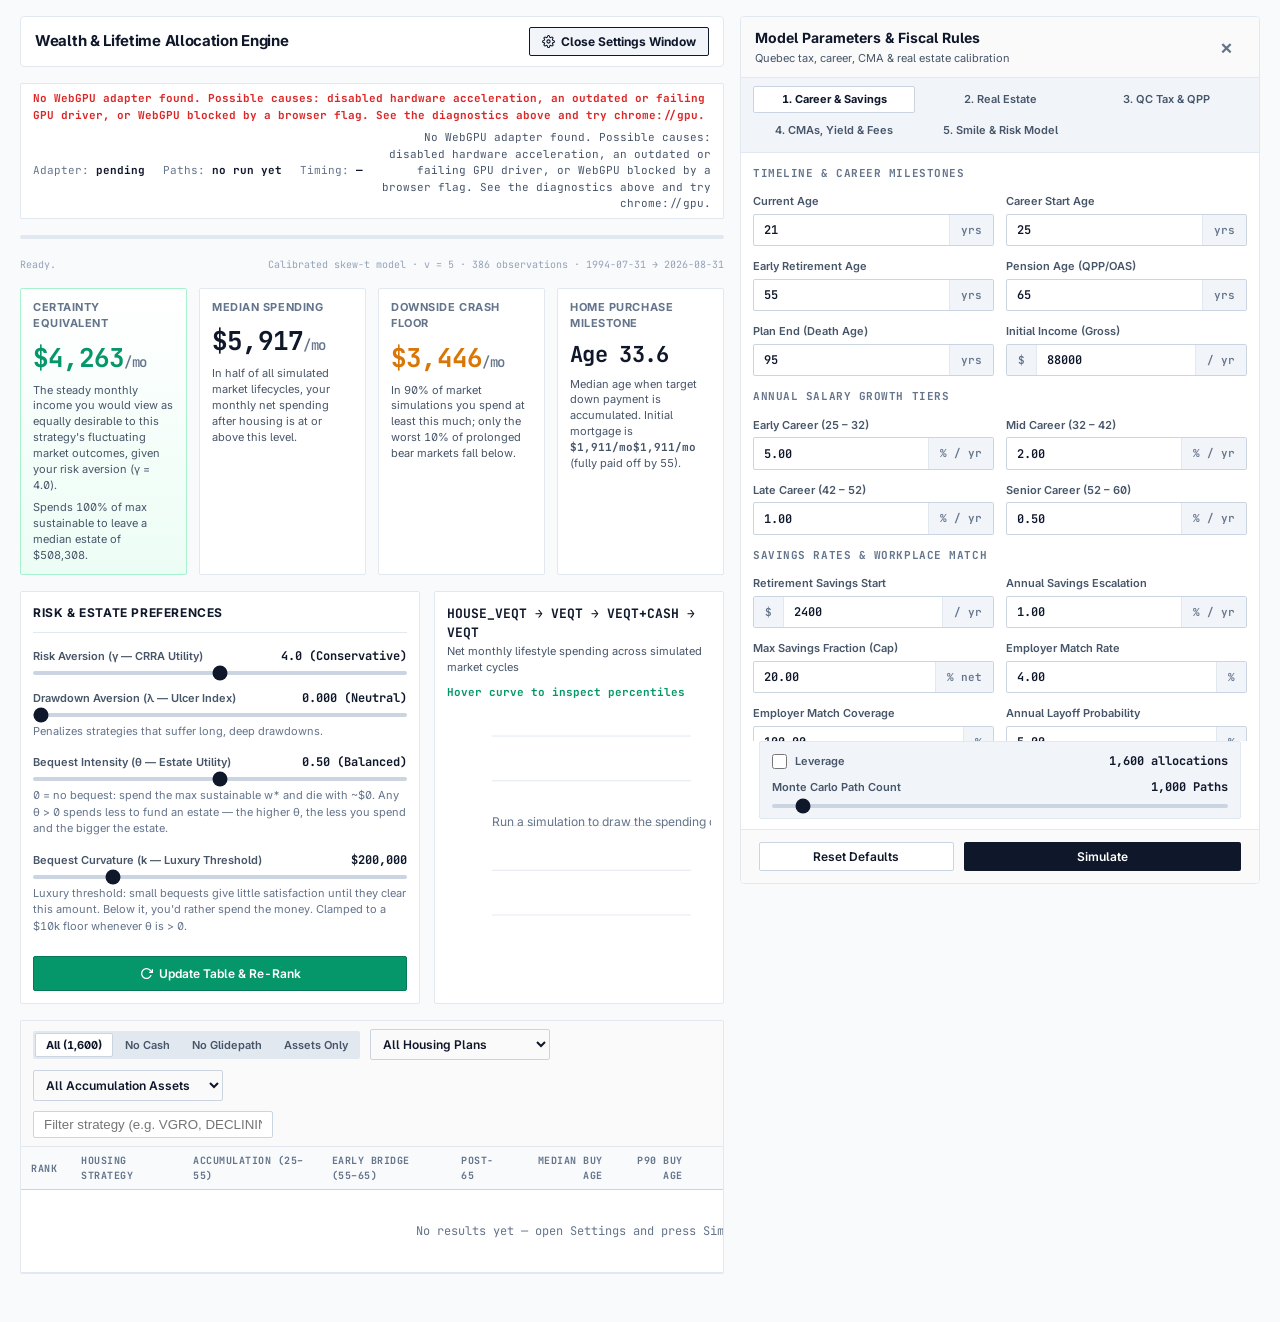
==== commit 90575999: "Default to low-discrepancy market sampling, via a compact embedded Sobol table; refresh first-load p" ====
--- a/index.html
+++ b/index.html
@@ -428,27 +428,27 @@
     <section class="kpi-row">
       <div class="kpi-card featured">
         <span class="kpi-label">Certainty Equivalent</span>
-        <div class="kpi-num green" id="kpi-ce">$4,158<span style="font-size:14px; font-weight:500; color:var(--text-muted)">/mo</span></div>
+        <div class="kpi-num green" id="kpi-ce">$4,263<span style="font-size:14px; font-weight:500; color:var(--text-muted)">/mo</span></div>
         <div class="kpi-subtext" id="kpi-ce-sub">The steady monthly income you would view as equally desirable to this strategy's fluctuating market outcomes, given your risk aversion (&gamma; = 4.0).</div>
         <div class="kpi-subtext" id="kpi-bequest">Spends 100% of max sustainable to leave a median estate of $508,308.</div>
       </div>
 
       <div class="kpi-card">
         <span class="kpi-label">Median Spending</span>
-        <div class="kpi-num" id="kpi-median">$5,821<span style="font-size:14px; font-weight:500; color:var(--text-muted)">/mo</span></div>
+        <div class="kpi-num" id="kpi-median">$5,917<span style="font-size:14px; font-weight:500; color:var(--text-muted)">/mo</span></div>
         <div class="kpi-subtext">In half of all simulated market lifecycles, your monthly net spending after housing is at or above this level.</div>
       </div>
 
       <div class="kpi-card">
         <span class="kpi-label">Downside Crash Floor</span>
-        <div class="kpi-num amber" id="kpi-floor">$3,342<span style="font-size:14px; font-weight:500; color:var(--text-muted)">/mo</span></div>
+        <div class="kpi-num amber" id="kpi-floor">$3,446<span style="font-size:14px; font-weight:500; color:var(--text-muted)">/mo</span></div>
         <div class="kpi-subtext">In 90% of market simulations you spend at least this much; only the worst 10% of prolonged bear markets fall below.</div>
       </div>
 
       <div class="kpi-card">
         <span class="kpi-label">Home Purchase Milestone</span>
         <div class="kpi-num" style="font-size:22px" id="kpi-buy-age">Age 33.6</div>
-        <div class="kpi-subtext" id="kpi-buy-sub">Median age when target down payment is accumulated. Initial mortgage is <b class="mono" id="kpi-mortgage">$1,911/mo</b> (fully paid off by 55).</div>
+        <div class="kpi-subtext" id="kpi-buy-sub">Median age when target down payment is accumulated. Initial mortgage is <b class="mono" id="kpi-mortgage">$1,911/mo$1,911/mo</b> (fully paid off by 55).</div>
       </div>
     </section>
 
@@ -925,7 +925,7 @@
 
 </div>
 
-<script type="application/json" id="model-data">{"defaultSeed":42,"defaults":{"simulations":1000,"batchSize":250,"columnsPerWorkgroup":1,"gamma":4.0,"floorPercentile":10,"targetSpending":3500.0,"allocationCount":5040,"bequestIntensity":0.5,"bequestCurvature":200000.0},"inputs":{"currentAge":21,"careerStartAge":25,"retirementAge":55,"pensionStartAge":65,"deathAge":95,"startingSalary":88000.0,"promotionPhases":[{"start":25,"end":32,"growth":0.05},{"start":32,"end":42,"growth":0.02},{"start":42,"end":52,"growth":0.01},{"start":52,"end":60,"growth":0.005}],"savingsStartAnnual":2400.0,"retirementSavingsStartAnnual":2400.0,"retirementSavingsEscalationRate":0.01,"houseSavingsStartAnnual":1200.0,"houseSavingsEscalationRate":0.02,"savingsMaxFraction":0.2,"houseSavingsMaxFraction":0.1,"propertyValue":500000.0,"downPaymentFraction":0.2,"closingCosts":10000.0,"realMortgageRateAnnual":0.02,"monthlyPropertyTaxesCondo":650.0,"monthlyMarketRent":2500.0,"fhsaAnnualLimit":8000.0,"fhsaMaxBalance":40000.0,"hbpMaxWithdrawal":60000.0,"hbpRepaymentYears":15,"tfsaAnnualLimit":7000.0,"rrspContributionRate":0.18,"rrspMaxContribution":31560.0,"otherTfsa":10000.0,"layoffAnnualProbability":0.05,"post50HealthcareAnnual":3600.0,"healthcareEndAge":65,"annualDistributionYield":0.018,"taxOnDistributions":0.25,"capitalGainsInclusionRate":0.5,"capitalGainsTaxRate":0.3,"realBorrowRateAnnual":0.0225,"extraMer15":0.002,"extraMer20":0.004,"hisaAnnualRealReturn":-0.005,"cashWedgeYears":3.0,"meltdownBracketAnnual":55000.0,"oasClawbackThreshold":95323.0,"oasClawbackRate":0.15,"maxQppAge65":25500.0,"maxOasAge65":8907.72,"qppDeferralAnnual":0.084,"qppEarlyPenaltyAnnual":0.06,"qppDeferralCap":1.588,"oasDeferralAnnual":0.072,"oasDeferralCap":1.36,"oas75Increase":1.1,"taxThresholdsAnnual":[16000.0,52000.0,104000.0,175000.0],"taxRates":[0.0,0.27,0.37,0.47,0.53],"qppBasicAnnual":3500.0,"qppMaximumAnnual":71300.0,"qppMaximumMSGA":81200.0,"qppRate":0.064,"qppRateTier2":0.04,"eiMaximumAnnual":65700.0,"eiRate":0.0131,"rqapMaximumAnnual":98000.0,"rqapRate":0.00494,"cmas":{"VEQT":0.043,"VGRO":0.0371,"VBAL":0.0312},"useForwardLookingCmas":true,"skewDegreesFreedom":5,"deltaCap":0.85,"deltaTolerance":0.99,"mortalityReductionFactor":0.5,"discountRateAnnual":0.01,"smileSchedule":[{"start":60,"end":70,"change":0.0},{"start":70,"end":77,"change":-0.01},{"start":77,"end":78,"change":-0.015},{"start":78,"end":95,"change":0.012}],"rrifFactors":{"71":0.0528,"72":0.054,"73":0.0553,"74":0.0567,"75":0.0582,"76":0.0598,"77":0.0617,"78":0.0636,"79":0.0658,"80":0.0682,"81":0.0708,"82":0.0738,"83":0.0771,"84":0.0808,"85":0.0851,"86":0.0899,"87":0.0955,"88":0.1021,"89":0.1099,"90":0.1192,"91":0.1306,"92":0.1449,"93":0.1634,"94":0.1879},"employerMatchRate":0.04,"employerMatchPercent":1.0},"historicalReturns":[0.035401919369088874,0.032432382712476615,0.027372908971824206,0.039394949972802795,0.0328786792142306,0.02443686927965838,-0.025199850921102884,-0.02205569791770645,-0.018330316052250106,0.01472807157948619,0.01168974489633845,0.008217660340036126,-0.038454509583422,-0.0330717654112308,-0.02720218021671239,0.022250436472165402,0.018774788778423757,0.01600141685457479,-0.020262602263827034,-0.01528860754659589,-0.009620749180314303,0.01402288578316413,0.014218500673257584,0.013964203097798444,0.03734627427422543,0.031206998764753413,0.025408024632810555,-0.005949858024685395,-0.003714774614372085,-0.0013253472384157083,0.03626869260617993,0.03636917814691709,0.03482246999481986,0.019256516470590013,0.016862482917628485,0.013481234830560851,0.03202764248372336,0.024858855859412277,0.01725701544250402,-0.018746188990351853,-0.012520930443987055,-0.005306007191012152,0.018975901115123817,0.016212250324139088,0.012970160343208637,-0.01862203510037974,-0.012487166299102292,-0.005981223890610954,0.04578558395444188,0.03899598797061721,0.03246103301221992,0.021339403826040604,0.019945198264779584,0.01838963010628425,0.04347076219179846,0.0373460095888587,0.029612648727648683,-0.0008877583560420454,-0.004898211947269915,-0.009635592788315606,0.0051088707397519695,0.0025021179656452563,-0.00013826788566062564,0.0240249678056752,0.01801146956837152,0.012066991986547038,0.018291872492438133,0.013965271175262695,0.008230552301057292,-0.016576870457319925,-0.011385969982452782,-0.005942844816607451,-0.035607245620040806,-0.028269099494968364,-0.020274819319717086,0.027416182227702812,0.022263782674373234,0.015607963623071486,0.03644599791046432,0.03233975566709191,0.028170014463585025,0.007711977161440009,0.009775420666343182,0.011572629435868675,0.06265372562444838,0.05294836500181388,0.04204450249847369,0.0024075500916376225,0.001364943343044489,-0.0012938122389110074,0.018379560431033948,0.0153803018594314,0.010419557178394934,0.014355262912567612,0.011409035523379574,0.007902735164072583,-0.03055636567258113,-0.02673318738600783,-0.023711590385479764,0.03214000731882005,0.027782879288823947,0.023755322914938537,0.057733594951250966,0.04790127107367015,0.03813605777950646,0.03199516702473115,0.027028556224358402,0.02152210490594486,0.06291750321714473,0.056318699887338175,0.04822172256729873,-0.05303652197841424,-0.045818384778286925,-0.03728927084769684,0.057252930264973134,0.04963839067567655,0.03957571700312523,-0.04049213048080902,-0.031583054249841425,-0.021261542645095055,0.0024138995085234427,0.001785726938951182,-0.00012137324763339397,0.020238341263457027,0.018574071313354423,0.015424303744481449,0.0039070232056428456,0.002103305518203813,0.0012606023088159723,0.05343947946344141,0.04373665915779901,0.03166936497763895,0.04533525324858645,0.03774691842935529,0.02734272838381102,0.013407117978027516,0.011447673443956807,0.00880540695233445,-0.02127230589251705,-0.017205209670271282,-0.013008483562583772,0.0056308049083397815,0.0043807621091460636,0.003778349545871862,-0.006819066156563247,-0.004945407286928383,-0.004205221040534335,-0.1502324851798028,-0.1203723810426035,-0.08588599485666237,0.021952606287626297,0.022531823659865946,0.023213913743524328,0.10518226324767244,0.08439895334308645,0.06202562742327711,0.0364198902669417,0.029919690459149884,0.022361428061489885,0.04879413650355402,0.039924750696948896,0.030500056232363182,0.011617358865506189,0.010295036789458978,0.009796489632850625,-0.03729752471284309,-0.03297604240971652,-0.028788733758099094,0.04595725487133406,0.037523334264558006,0.029113340741965255,0.03432818782884994,0.029246712423685706,0.023222325064494065,-0.021791395134558522,-0.019401635103868387,-0.01673353487729312,0.044765757321745925,0.035221936358066586,0.025040246255288334,0.006864767219344259,0.0043252007534522185,0.0029573503268811585,-0.013913334724544701,-0.011430377756091459,-0.008916514118394558,-0.0229113436792171,-0.01667370562721382,-0.008680483338776912,0.04993308505953009,0.04053800873320301,0.030175084774722638,0.0428381395550923,0.035654295660657365,0.02742627424480193,0.07902234053124935,0.06437057968656834,0.04683771595894237,-0.02413714081250562,-0.01938195158106759,-0.013389581063149691,0.021479975596022438,0.018301339945685946,0.013481616813800779,0.06066144914381111,0.050718864712950396,0.04131677856821203,-0.029803653004647934,-0.024460022845997353,-0.018592522765152664,-0.020874157839679275,-0.018142898579794786,-0.015569111728894192,0.05039293727386407,0.04359150381239418,0.03708048979831613,-0.009583015765393221,-0.005999549099650281,-0.0027987954669594917,0.05394307038595003,0.046414826489105554,0.03961478745948699,-0.052340297227009946,-0.04232015575874781,-0.031340516405120034,-0.03886878839116803,-0.03166741390347605,-0.024201850655433343,-0.07880315267782989,-0.061521701174219845,-0.04181282283591936,-0.002058379834340429,-0.005385444729453903,-0.011290350598947008,0.03983684709430624,0.03269485530553018,0.023650933623892367,-0.09590149482440657,-0.07797822628911155,-0.05750872551457742,-0.048723134006646296,-0.040652769455100435,-0.03075870886283527,0.037123341947337574,0.024467811412480334,0.0103360323120818,0.009324665396567289,0.0072220991080163,0.005091654994028527,-0.04093766387668818,-0.03172953208575091,-0.02169569525218129,-0.012011326785155929,-0.005018388049205846,0.0023123637940647424,-0.03482000565856269,-0.024090016295425065,-0.012414797859665372,-0.07936495315046521,-0.06292309401733387,-0.04384345497395159,0.02899440389538266,0.030771050833337643,0.03177004257338756,0.06613497167654825,0.050842434714723383,0.033185185512018434,0.03110472024916544,0.024632027278965518,0.015491513719235517,-0.014977563690117268,-0.011184883764655207,-0.007614276106884921,-0.007527143624272092,-0.006266172727058761,-0.0048328799306815995,0.0374693576506393,0.02507122876107104,0.011439987143367247,-0.04579882619550402,-0.034496440580432775,-0.021298739613518136,-0.01919452570920055,-0.012913933206536554,-0.004845468915167017,-0.07208805013573882,-0.05724134104242351,-0.040588638076796246,-0.06028899017597289,-0.04736212472643875,-0.032273554494129164,-0.009894910602467943,-0.0037682593917145457,0.0029094077482438863,-0.07685946598425653,-0.058901786150672986,-0.037356506675702894,0.034260242360188986,0.02543718620681834,0.013300592129258382,0.058094941882682605,0.046837409031758925,0.03404885245866485,-0.02509149536793398,-0.015163571712976553,-0.0038992473516928916,-0.044155418740074004,-0.038467659281729016,-0.031742709803369684,-0.03728938928283054,-0.02997159214737488,-0.020596378576434704,-0.019619144708020286,-0.01772565978566809,-0.015780089871436975,0.05644087302316647,0.0496523866733829,0.03977854967369843,0.021347853335489386,0.025841905989322678,0.030623458719267083,0.01878297077860469,0.016460900605882456,0.014310487630032842,0.05810650754191582,0.04137253448344391,0.022314683021645854,0.02262258511922477,0.02087337009429935,0.019891084064510123,-0.019859962692803657,-0.011280324362584748,-0.0011677919183573637,0.04344823192630165,0.03288034373028492,0.02050839149478234,-0.003643087884257712,-0.002792269706738737,-0.0028446753854296514,0.04779264413416784,0.037211490101246136,0.024982013582550477,0.040476445139464134,0.03406920955243109,0.02680790276282674,0.027137199034247272,0.025094269590418383,0.022174753458558794,-0.02563658314530126,-0.019935129859218192,-0.011602062140979474,-0.0050769327255504315,-0.008331057594083813,-0.012701899375074044,0.0012397602587486123,-0.001508140215164766,-0.00480077925586353,0.008939007915525599,0.003858947385591005,-0.0009270294793254363,-0.02939028161921231,-0.0205169178004998,-0.011014913819893613,-0.003538156940907422,0.0016548036740506866,0.00718611922558976,-0.004205570333855713,-0.003121271296743222,-0.0027503675046273157,-0.004899754509856802,-0.0016645329614046744,0.002070718842262398,0.026153671453442495,0.02217310951636109,0.016820560989863065,0.04228944160428427,0.033899385737128584,0.0244329611240659,0.0014578568920531332,0.0028289417331133215,0.0039898375455345025,0.030288971087741423,0.024642603305999433,0.017389729275597565,-0.03336678186021458,-0.0283510134266719,-0.022025015387822977,0.003287259250093877,0.004626998161325391,0.00600498549370343,0.025015139516518126,0.023273588868677253,0.02110389050413186,0.00195677092046731,0.004127195101730097,0.0065141434019269084,0.044631725643110354,0.03603419118177387,0.025780770609979964,-0.013070496767691342,-0.009047914073274876,-0.0036866427073420915,0.006391867660265449,0.0029264252467195995,-0.00043699405984787276,-0.017609708437982263,-0.015683997985306397,-0.013120806824345577,0.03414052966475145,0.02982156982266293,0.024814768782692953,0.026981359161331042,0.024738758915886727,0.022631134062867098,0.034964389873492374,0.02649574391978371,0.016165382635106695,-0.011423372879525107,-0.008779257798451234,-0.006020671100303909,0.03946866070652044,0.030616453292648727,0.020597933677229285,-0.014365458775372542,-0.014282652809741947,-0.014764359485127554,-0.05074972792672683,-0.041083343510952886,-0.02981216825998856,0.006980527049772478,0.004840862825571168,0.0020902141893024417,0.016279960038712682,0.017149274413486237,0.017671064988438623,0.0077786270333233265,0.009853762335123584,0.012091224907687215,0.017114937675873687,0.016038282228841405,0.014399410222746267,0.042240347963721225,0.03479696261036125,0.026087224132149922,0.04455959395242348,0.03839689441157579,0.03049344545852617,0.032270767197295935,0.024443376873431344,0.015548749181920396,0.019780086605778235,0.015155261881617976,0.010116086366190213,-0.01929739543360065,-0.014167333385468828,-0.0076218211117385914,-0.002476238034527012,-0.003922212482945331,-0.006428885002416007,0.000383460682073844,0.0002124302908921294,-0.0009113440839797482,0.016601182325160835,0.010531403456672805,0.0037312720656288434,-0.006561062625096037,-0.005077281265765676,-0.003914321662610298,-0.011434863939715822,-0.007901009613362264,-0.004252132464082403,-0.00043613469849312914,0.0022236813102980424,0.005025115394615476,-0.000581892684751395,0.000964364419372421,0.0023120436595167604,0.005097609156861305,0.006334684851025729,0.0067687554080135826,-0.01742283711166248,-0.013178276145951906,-0.008319674350688255,-0.017021604926853895,-0.012330495744369396,-0.007247937846043828,-0.05039520109496454,-0.03996488518008623,-0.027018679828702874,-0.019641784190703837,-0.01337209515365223,-0.006939709173780284,0.020023282699209943,0.016773204391611785,0.012750309808610805,0.03806780015576017,0.029046455987267628,0.019196063252712614,0.01272362070053834,0.008715484890921221,0.004674371285795065,-0.051808489108878364,-0.042063527438958914,-0.030380515623992466,-0.024852784235116943,-0.019424732574135684,-0.013532014619192845,0.026674802237582895,0.022941644061975408,0.01929649940273115,-0.1171637560112978,-0.09991922780098039,-0.07936366206681078,-0.09827462202465387,-0.08189256094830222,-0.0622573302077869,-0.055572410125953264,-0.03970054371297227,-0.02139485666807961,0.017361957361174074,0.020769018042555043,0.024780111421307538,-0.0655313056378175,-0.054862522128406144,-0.04238692659991028,-0.07527121867491848,-0.0598742634871825,-0.04301502139029123,0.08161293654467006,0.06962748877159508,0.055352191405775075,0.05986305759859656,0.04853523159280293,0.03480673720302607,0.029306869966985838,0.023811973378990325,0.01699475413151097,0.03501499241870554,0.029610398193590015,0.02399945372438883,0.022934142863475726,0.020847832668208666,0.01779322026248642,0.031203625219981435,0.0256306383446534,0.01924572183884643,0.030784687377540365,0.028459067010846217,0.024864350488303044,-0.02735488784522122,-0.02230150568352851,-0.017035987952731313,0.03370450744815834,0.02904849534556586,0.02345993065362184,0.018009785419191182,0.01286452609598987,0.007284244504921933,-0.03329136332624105,-0.024506144956377707,-0.013755869826484024,0.022231610341774566,0.018180509266033873,0.014468805155643638,0.028754651454143243,0.021500926894756356,0.013148429817805951,0.006272722772505901,0.00468478825747054,0.0033018594388893874,-0.04756589255446786,-0.037277431073933,-0.025144995066534337,-0.031707590378277084,-0.02136187311340021,-0.01045495248118855,0.04565504004192111,0.03864490538121568,0.02968889496524807,-0.0008175511746753017,0.0027625310403822656,0.00700229318465051,0.04911060672324319,0.040420271987110734,0.02978363801072126,0.019903907588633585,0.016111623339820635,0.011530992170935006,0.004803395210394523,0.001196690388364896,-0.0011619515593939145,0.04070543630895895,0.033175663634079644,0.02445580308779194,0.010721869255961636,0.0061935814674116685,0.0010311787886922996,0.014066402885691165,0.011132245663925566,0.00865228989534117,-0.0153588973409019,-0.01430190125826003,-0.01462402767533133,0.002214279065863467,0.0025128544632337935,0.0019617623777241633,-0.002794080946451505,-7.791058227168968e-05,0.003087429308769263,-0.017603116798457386,-0.013266272211843733,-0.008029511479562657,-0.03170946217489701,-0.021718510011358272,-0.009866408883880018,-0.03364560340700262,-0.024910691455868772,-0.014146273787908226,-0.05311395725986012,-0.04133206559332547,-0.026985123198902117,0.05452941855474536,0.04304441305926421,0.028726781717338445,0.007557599412960636,0.006953052395774373,0.006791970433473127,-0.00491239278194211,1.6247187955453768e-05,0.005697615441480952,0.03830512700282496,0.030699223837090894,0.021771765661744213,0.017324345150970366,0.01224770867500391,0.006176446632076837,0.012840587783166324,0.008355132956979316,0.0036740052444808047,-0.021225998742858354,-0.01762835265084728,-0.013419473895067924,-0.04230462325358275,-0.030860642956601403,-0.017433438494753317,0.03041785935703545,0.02555624883980534,0.019862158605383984,-0.004920804029532877,-0.0026129745914896807,-0.00013563608372646474,0.011671285531154485,0.008677197224156608,0.0051017262942756325,0.027906080886229034,0.023841145640608685,0.018797653520549407,0.0052465952794014115,0.0036496301495447803,0.0016116466683351316,-0.000982327288392204,5.1216488594185705e-05,0.001059454309365604,0.03239881552628332,0.027230898821331673,0.021232172096232516,0.04039745610803669,0.030900485457646454,0.020302103604241006,0.01578080803304771,0.011864679348357665,0.008524179097897155,0.01224348011365839,0.010504000452449036,0.009480586886293496,0.0006902947365186041,0.0023080664175116894,0.004246866128007509,0.02416485387978362,0.015982507642055443,0.005958512631957458,-0.012897866768929456,-0.015014113434457244,-0.016464147705218868,0.024721583139359016,0.019989916535144037,0.014322855434449444,0.006027475948453764,0.003593185498613094,0.0010155837929017864,0.019712860420590728,0.01715969338607115,0.014285205389003686,0.05337259401699579,0.04562880511920375,0.03642974516346231,0.024034860786684487,0.018144822210236722,0.011664504002507181,0.023890948542142354,0.01907038800799099,0.013564337775004098,0.0010213118765631801,0.004504847816685809,0.008557285615122145,0.03459046193521198,0.027302120420437115,0.018642553731709866,0.005035951304264152,0.0037829791655039635,0.0021108933534990104,-0.001727014752961109,-0.0012950508417294282,-0.0011333070259343936,0.008056114886398236,0.008371867959098722,0.008869364480692532,0.014951731616750896,0.01308888539805153,0.011527437612384173,0.012373616200602955,0.011616572122110647,0.011295419618269076,0.02342265577106173,0.020593032676175405,0.017145790693238627,-0.012502306606206104,-0.012317567131963414,-0.011880130547594514,0.012127827369638577,0.010407810516842142,0.008949580397042745,0.023995659858337737,0.022369245414447514,0.01981570594347115,0.006866047411366427,0.0075640937130878605,0.00906489737799343,0.05739313576882421,0.05498237040483578,0.05192101001693605,0.027768071671439465,0.020315248076798298,0.012135048208010923,-0.010382020530649516,-0.010255229023473755,-0.009647589675660595,-0.010485625828598355,-0.01082453304036246,-0.01163509160240317,0.014896039216112156,0.011008988418609977,0.006723740297910341,-0.021723550626100763,-0.01893232754790941,-0.015625354198197217,0.03652692691680359,0.03176401825562114,0.026545550717784083,-0.05159309321862726,-0.044311862017807346,-0.035865302377647956,-0.023671950922318552,-0.019713219003103855,-0.015381346107211535,0.03506957464828386,0.027034865227322014,0.018291242603881708,0.015107452366263097,0.012793188316735371,0.010644274878120363,0.005579413556674018,0.006933052380413862,0.008618607632876252,-0.03387543953208949,-0.027065952828575823,-0.019242528073137533,-0.03535124884165308,-0.028583670889435142,-0.02086737579396314,0.03463253392509924,0.029393701135311368,0.023144764257448047,-0.008459048446911477,-0.007072762422465129,-0.005505071223890545,0.03453323270021058,0.028023352311717042,0.021196062666497983,0.0010008194986093066,0.005623234949693634,0.010954112611548439,0.04516203420405418,0.038626908313761366,0.03149861657028441,0.010290120597415298,0.008702148410647759,0.006672520310586627,0.0034521098162472175,0.0022572872218669104,0.0012533035250841262,0.007206996208172223,0.004504249136089378,0.0016052890397977304,0.025498806262514107,0.01688029086709908,0.00811024782222991,0.020058568246265507,0.015715182312355136,0.01024535299472773,-0.0039060871042877476,-0.004203106101191789,-0.004428970712926916,0.029346731278051985,0.02460767227020777,0.01925779594076915,0.011260896279452037,0.00918721642128495,0.006296693857386515,0.025859405483692477,0.022772050238961228,0.018596380193137918,-0.0038154103098578807,-0.0018919198209351729,-0.0001644087268645178,-0.021311849821647022,-0.018881019720350722,-0.01566045834626495,-0.00986441383796055,-0.011123108796043946,-0.012847049198031701,0.0048064721621088324,0.0065329708474008985,0.008131050356069647,0.022853548514665922,0.015356169008132525,0.00705429370837618,0.04625850841437629,0.040200461597620585,0.03395197388607074,0.013964781935315917,0.012204441592671644,0.010706880413364095,-0.004641836440992586,-0.0037062477989121545,-0.0027590096076889337,0.01816570704620446,0.012504355563820013,0.00541646055704792,-0.015269835982707036,-0.013550831520870443,-0.011275167277291609,-0.008363860093574926,-0.005886835020042058,-0.0031325373178441307,0.0005381202177192623,-0.0013501393821209184,-0.003368508877914511,0.02472436491793739,0.021064262239133713,0.017736194318902943,0.011992342390375166,0.010763559098715625,0.009658625352967132,0.013749474943564488,0.00867150075490164,0.0025164328657885093,0.010868035047136848,0.010003359454838545,0.009760639140844685,-0.009925396848305512,-0.010091213116311781,-0.009825528928175231,-0.06211194470201842,-0.05182344141588957,-0.040595625114903555,0.03381811592764339,0.030470473576531765,0.02684396180969406,-0.05396712872183229,-0.04154418994665443,-0.028359661157801974,0.0,0.04327515516676406,0.035673077948223275,0.0,0.016632716618510512,0.009854508780507976,0.014628044566441512,0.01523380807592356,0.01589453451684375,0.03356081702619651,0.02588045449848253,0.018626336215755268,-0.05317592820631978,-0.041330423556897644,-0.02946376044418708,0.031053541516445682,0.028473234454194696,0.02429972485736953,0.0021383996056352217,-0.0005335921456176562,-0.0005720776700536279,-0.00960466801365023,-0.0023463295615432367,0.003883308989141465,0.015665854692404668,0.009847643906416348,0.005387685523832841,0.009478069765793906,0.006706209622872272,0.003154119892294638,0.03930662801253981,0.03325722645221707,0.02653805775701823,0.005609729385742224,0.0044947731126427914,0.0003346835381663471,0.006349256608639164,0.009760028624405503,0.012462424742746281,-0.07391955936769534,-0.051111442143170316,-0.03604361068721118,-0.11491439173963636,-0.10326120819206486,-0.08290660289190821,0.10573812709966512,0.09163394538121894,0.07933252026396476,0.03763113167022114,0.03221547353883092,0.025387687896024413,0.012605617816328074,0.010554608593233983,0.009770566840782369,0.0378257144664238,0.03286934707220257,0.02625573656231084,0.029307529729222015,0.019828239162398065,0.0137018164055136,-0.011178685350178408,-0.006923184204029709,-0.004175521886452427,-0.030219674237044303,-0.025923876878436447,-0.0239600191804471,0.09694686768365157,0.07800392185973193,0.06117338327820465,0.024756074049603338,0.021811897569701033,0.017473652193051636,-0.0016583810337595928,-0.006204340698548472,-0.005868570390536454,0.02339823200710489,0.013708843771445878,0.0007241318156399057,0.020833381308217547,0.01474241794735609,0.008053068239454397,0.012762340363818403,0.0099014626158338,0.006927580577633208,-0.0010787621368297806,-0.0026738603962089824,-0.004422928825408401,0.031091990850931728,0.02623229554727735,0.02132526187578465,0.006115163513695565,0.006292273625480682,0.006697468262613748,0.026561991845189592,0.020514921170599276,0.01390153673950989,-0.036939638079041215,-0.03272695274531612,-0.029098219894080346,0.027034778377177604,0.018430249879840988,0.010547051820184894,-0.002396592364619976,-0.00087508819810167,0.0008276121722576857,0.02770536833231585,0.02409993701117985,0.02010510687259104,-0.03703395939564069,-0.03640907217527467,-0.03552843535211869,-0.02968087384200213,-0.02755530425337427,-0.02558126179795306,0.002594571514248578,-0.004719942351386175,-0.013532613398374194,-0.06113378061584862,-0.05695368212357976,-0.053255130162239595,-0.020239688134524925,-0.019527591723984217,-0.01708471187668381,-0.08113965789479993,-0.07090893831000844,-0.060230235287276446,0.05955086353020933,0.05447919364036857,0.04918038933937807,-0.017330733108870455,-0.020345866047989047,-0.02340134611401834,-0.048359196231118395,-0.04292404604375888,-0.034570113013992376,0.045141384664795225,0.03384373371726279,0.018999262129461902,0.057621606911094636,0.05076638399337008,0.044601841464382286,-0.035815246486876506,-0.03284003726436446,-0.027463722574110783,0.05615656078177245,0.04978158379006059,0.0432734754890034,-0.016996211421352547,-0.01753829881184854,-0.019702507246611156,0.006200029154018072,0.009880361218391087,0.011837267513648664,0.01125550390844543,0.007756276231127401,0.004934413385943248,-0.027664384554692334,-0.02638262713536954,-0.0238558685078345,0.02831190540567219,0.021786901582187657,0.014416211968982129,0.02886487779356739,0.02121893734612379,0.012979913860330816,-0.013493886153951196,-0.011797133368440238,-0.011203573029618275,-0.03635904611654961,-0.03492602161317271,-0.03053390255383248,-0.016051863704762193,-0.01303591808830562,-0.012074602801745216,0.06739742962841411,0.061185182523038284,0.057049468698504135,0.027479830498850166,0.029825438176636743,0.029074388568208764,0.01136849318351052,0.006174781276211405,0.0027460570171549126,0.042557728149646756,0.03255746672556925,0.021977295601664615,0.030929687468541633,0.025708613252664936,0.020440707067904684,-0.021297684343955514,-0.020493809412097552,-0.021162512555757296,0.028504235213433926,0.025066307277979538,0.018886105584845714,0.010393932103672343,0.010329369431079316,0.012301201658293515,0.0357798054952887,0.031666287630188084,0.029511882262292177,0.0004452764836071488,0.0008736375531528395,0.002404649443042528,0.0252295305392356,0.023083386070884115,0.021712691463683376,0.0072173594797264595,0.00323540858878979,-0.0032232068141496706,0.0520561586986108,0.044623966580543906,0.03784070089255631,-0.017687079573639908,-0.022857455261384052,-0.0243836388984916,0.039152057522726436,0.03406730870033425,0.02564266704608742,-0.010142296448653498,-0.006297745760407203,-0.0031243949240493674,-0.0367232679467564,-0.031148445738881425,-0.023602256840455027,-0.02758601249190673,-0.022682960282226383,-0.016432309132607625,0.05133502464647588,0.040457775525699624,0.029476945234816698,0.034839471305843306,0.028254671050646607,0.02024509456528456,0.022091127075390737,0.016320896529647744,0.011449100962554803,0.02683095707682659,0.022495441078214773,0.018181973146947472,0.04721400196168757,0.04059891084283329,0.033588205829856665,0.020408186973935427,0.018009785139417422,0.014514563503503108,0.009502503529680073,0.010176815827081853,0.00830339661045909,-0.010878062545060518,-0.01668666955687803,-0.023154096985100403,0.016737790308688272,0.014153133295305542,0.010805069518866173,0.03191816430733874,0.02810309081368101,0.025911571417040813,-0.04563026317087304,-0.04146393697490203,-0.03631396981723889,0.05855031344146111,0.047441457969041645,0.03468856604707593,0.048331281687719496,0.04132771133987512,0.032887860488136855,0.017911329226827588,0.015120205148351662,0.011492104408576953,-0.011100607396278606,-0.01247770159382311,-0.012962893012956167,0.02609508133611116,0.021049679889183937,0.01611357287048154],"historicalReturnCount":386,"mortalityAnnualProbability":[1.0,0.995,0.99,0.984,0.978,0.971,0.963,0.954,0.944,0.933,0.92,0.906,0.889,0.87,0.848,0.823,0.795,0.763,0.727,0.687,0.643,0.594,0.541,0.485,0.426,0.366,0.307,0.25,0.198,0.152,0.113,0.081,0.056,0.038,0.025,0.016,0.01,0.006,0.003,0.001],"returnModel":{"kind":"calibrated-skew-t","xi":[0.0090507113,0.0074731826,0.005432243],"omega":[0.0274101027,0.0227646717,0.0177126676],"correlation":[1.0,0.9927787192,0.9680046066,0.9927787192,1.0,0.9881382651,0.9680046066,0.9881382651,1.0],"delta":[-0.1894589798,-0.1857837629,-0.1555030077],"cholesky":[0.9818886367,0.0,0.0,0.9752433027,0.1199370419,0.0,0.9558550025,0.225594539,0.1061467507],"nu":5,"observations":386,"dateStart":"1994-07-31","dateEnd":"2026-08-31"},"career":[2400.0,1200.0,0.3700000047683716,46000.0,0.0,88000.0,3128.805908203125,2489.59814453125,0.3700000047683716,53000.0,15840.0,92400.0,3920.9677734375,3897.50732421875,0.3700000047683716,60000.0,32472.0,97020.0,4782.44970703125,5434.068359375,0.3700000047683716,67000.0,49935.6015625,101871.0,5693.751953125,7053.1220703125,0.4699999988079071,74000.0,68272.3828125,106964.546875,6656.23486328125,7336.57861328125,0.4699999988079071,81000.0,87526.0,112312.78125,7689.68408203125,7634.20703125,0.4699999988079071,88000.0,107742.296875,117928.4140625,8591.517578125,7759.2109375,0.4699999988079071,95000.0,128969.4140625,120286.984375,9521.37109375,7886.71533203125,0.4699999988079071,102000.0,150621.078125,122692.7265625,10480.0576171875,8016.76953125,0.4699999988079071,109000.0,172705.765625,125146.578125,11468.416015625,8149.4248046875,0.4699999988079071,116000.0,195232.140625,127649.5078125,12487.3046875,8284.7333984375,0.4699999988079071,123000.0,218209.0625,130202.5,13537.6044921875,8422.748046875,0.4699999988079071,130000.0,241645.5,132806.546875,14620.220703125,8563.5234375,0.4699999988079071,137000.0,265550.6875,135462.6875,15736.0791015625,8707.11328125,0.4699999988079071,144000.0,289933.96875,138171.9375,16886.1328125,8853.576171875,0.4699999988079071,151000.0,314804.90625,140935.375,18005.93359375,9002.966796875,0.4699999988079071,158000.0,340173.28125,143754.078125,18158.314453125,9079.1572265625,0.4699999988079071,165000.0,366049.03125,145191.625,18312.216796875,9156.1083984375,0.4699999988079071,172000.0,392183.5,146643.53125,18467.658203125,9233.8291015625,0.4699999988079071,179000.0,418579.34375,148109.96875,18624.65625,9312.328125,0.4699999988079071,186000.0,445239.15625,149591.078125,18783.22265625,9391.611328125,0.4699999988079071,193000.0,472165.53125,151086.984375,18943.375,9471.6875,0.4699999988079071,200000.0,499361.1875,152597.859375,19105.126953125,9552.5634765625,0.4699999988079071,207000.0,526828.8125,154123.828125,19268.5,9634.25,0.4699999988079071,214000.0,554571.125,155665.078125,19433.50390625,9716.751953125,0.4699999988079071,221000.0,582590.8125,157221.71875,19600.16015625,9800.080078125,0.4699999988079071,228000.0,610890.75,158793.9375,19684.3203125,9842.16015625,0.4699999988079071,235000.0,639473.625,159587.90625,19768.90234375,9884.451171875,0.4699999988079071,242000.0,668199.4375,160385.84375,19853.90625,9926.953125,0.4699999988079071,249000.0,697068.875,161187.78125],"month0":[0.0833333358168602,300.0,0.0,0.0,0.0833333358168602,300.0,0.0,0.0,0.0833333358168602,300.0,0.0,0.0,0.0833333358168602,300.0,0.0,0.0,0.0833333358168602,300.0,0.0,0.0,0.0833333358168602,300.0,0.0,0.0,0.0833333358168602,300.0,0.0,0.0,0.0833333358168602,300.0,0.0,0.0,0.0833333358168602,300.0,0.0,0.0,0.0833333358168602,300.0,0.0,0.0,0.0833333358168602,300.0,0.0,0.0,0.0833333358168602,300.0,0.0,0.0,0.0833333358168602,300.0,0.0,0.0,0.0833333358168602,300.0,0.0,0.0,0.0833333358168602,300.0,0.0,0.0,0.0833333358168602,300.0,0.0,0.0,0.0833333358168602,300.0,0.0,0.0,0.0833333358168602,300.0,0.0,0.0,0.0833333358168602,300.0,0.0,0.0,0.0833333358168602,300.0,0.0,0.0,0.0833333358168602,300.0,0.0,0.0,0.0833333358168602,300.0,0.0,0.0,0.0833333358168602,300.0,0.0,0.0,0.0833333358168602,300.0,0.0,0.0,0.0833333358168602,300.0,0.0,0.0,0.0833333358168602,300.0,0.0,0.0,0.0833333358168602,300.0,0.0,0.0,0.0833333358168602,300.0,0.0,0.0,0.0833333358168602,300.0,0.0,0.0,0.0833333358168602,300.0,0.0,0.0,0.0833333358168602,300.0,0.0,0.0,0.0833333358168602,300.0,0.0,0.0,0.0833333358168602,300.0,0.0,0.0,0.0833333358168602,300.0,0.0,0.0,0.0833333358168602,300.0,0.0,0.0,0.0833333358168602,300.0,0.0,0.0,0.0833333358168602,300.0,0.0,0.0,0.0833333358168602,300.0,0.0,0.0,0.0833333358168602,300.0,0.0,0.0,0.0833333358168602,300.0,0.0,0.0,0.0833333358168602,300.0,0.0,0.0,0.0833333358168602,300.0,0.0,0.0,0.0833333358168602,300.0,0.0,0.0,0.0833333358168602,300.0,0.0,0.0,0.0833333358168602,300.0,0.0,0.0,0.0833333358168602,300.0,0.0,0.0,0.0833333358168602,300.0,0.0,0.0,0.0833333358168602,300.0,0.0,0.0,0.0833333358168602,300.0,0.0,0.0,0.0833333358168602,300.0,0.0,0.0,0.0833333358168602,300.0,0.0,0.0,0.0833333358168602,300.0,0.0,0.0,0.0833333358168602,300.0,0.0,0.0,0.0833333358168602,300.0,0.0,0.0,0.0833333358168602,300.0,0.0,0.0,0.0833333358168602,300.0,0.0,0.0,0.0833333358168602,300.0,0.0,0.0,0.0833333358168602,300.0,0.0,0.0,0.0833333358168602,300.0,0.0,0.0,0.0833333358168602,300.0,0.0,0.0,0.0833333358168602,300.0,0.0,0.0,0.0833333358168602,300.0,0.0,0.0,0.0833333358168602,300.0,0.0,0.0,0.0833333358168602,300.0,0.0,0.0,0.0833333358168602,300.0,0.0,0.0,0.0833333358168602,300.0,0.0,0.0,0.0833333358168602,300.0,0.0,0.0,0.0833333358168602,300.0,0.0,0.0,0.0833333358168602,300.0,0.0,0.0,0.0833333358168602,300.0,0.0,0.0,0.0833333358168602,300.0,0.0,0.0,0.0833333358168602,300.0,0.0,0.0,0.0833333358168602,300.0,0.0,0.0,0.0833333358168602,300.0,0.0,0.0,0.0833333358168602,300.0,0.0,0.0,0.0833333358168602,300.0,0.0,0.0,0.0833333358168602,300.0,0.0,0.0,0.0833333358168602,300.0,0.0,0.0,0.0833333358168602,300.0,0.0,0.0,0.0833333358168602,300.0,0.0,0.0,0.0833333358168602,300.0,0.0,0.0,0.0833333358168602,300.0,0.0,0.0,0.0833333358168602,300.0,0.0,0.0,0.0833333358168602,300.0,0.0,0.0,0.0833333358168602,300.0,0.0,0.0,0.0833333358168602,300.0,0.0,0.0,0.0833333358168602,300.0,0.0,0.0,0.0833333358168602,300.0,0.0,0.0,0.0833333358168602,300.0,0.0,0.0,0.0833333358168602,300.0,0.0,0.0,0.0833333358168602,300.0,0.0,0.0,0.0833333358168602,300.0,0.0,0.0,0.0833333358168602,300.0,0.0,0.0,0.0833333358168602,300.0,0.0,0.0,0.0833333358168602,300.0,0.0,0.0,0.0833333358168602,300.0,0.0,0.0,0.0833333358168602,300.0,0.0,0.0,0.0833333358168602,300.0,0.0,0.0,0.0833333358168602,300.0,0.0,0.0,0.0833333358168602,300.0,0.0,0.0,0.0833333358168602,300.0,0.0,0.0,0.0833333358168602,300.0,0.0,0.0,0.0833333358168602,300.0,0.0,0.0,0.0833333358168602,300.0,0.0,0.0,0.0833333358168602,300.0,0.0,0.0,0.0833333358168602,300.0,0.0,0.0,0.0833333358168602,300.0,0.0,0.0,0.0833333358168602,300.0,0.0,0.0,0.0833333358168602,300.0,0.0,0.0,0.0833333358168602,300.0,0.0,0.0,0.0833333358168602,300.0,0.0,0.0,0.0833333358168602,300.0,0.0,0.0,0.0833333358168602,300.0,0.0,0.0,0.0833333358168602,300.0,0.0,0.0,0.0833333358168602,300.0,0.0,0.0,0.0833333358168602,300.0,0.0,0.0,0.0833333358168602,300.0,0.0,0.0,0.0833333358168602,300.0,0.0,0.0,0.0833333358168602,300.0,0.0,0.0,0.0833333358168602,300.0,0.0,0.0,0.0833333358168602,0.0,2336.06005859375,2065.32373046875,0.0833333358168602,0.0,2336.06005859375,2065.32373046875,0.0833333358168602,0.0,2336.06005859375,2065.32373046875,0.0833333358168602,0.0,2336.06005859375,2065.32373046875,0.0833333358168602,0.0,2336.06005859375,2065.32373046875,0.0833333358168602,0.0,2336.06005859375,2065.32373046875,0.0833333358168602,0.0,2336.06005859375,2065.32373046875,0.0833333358168602,0.0,2336.06005859375,2065.32373046875,0.0833333358168602,0.0,2336.06005859375,2065.32373046875,0.0833333358168602,0.0,2336.06005859375,2065.32373046875,0.0833333358168602,0.0,2336.06005859375,2065.32373046875,0.0833333358168602,0.0,2336.06005859375,2065.32373046875,0.0833333358168602,0.0,2336.06005859375,2065.32373046875,0.0833333358168602,0.0,2336.06005859375,2065.32373046875,0.0833333358168602,0.0,2336.06005859375,2065.32373046875,0.0833333358168602,0.0,2336.06005859375,2065.32373046875,0.0833333358168602,0.0,2336.06005859375,2065.32373046875,0.0833333358168602,0.0,2336.06005859375,2065.32373046875,0.0833333358168602,0.0,2336.06005859375,2065.32373046875,0.0833333358168602,0.0,2336.06005859375,2065.32373046875,0.0833333358168602,0.0,2336.06005859375,2065.32373046875,0.0833333358168602,0.0,2336.06005859375,2065.32373046875,0.0833333358168602,0.0,2336.06005859375,2065.32373046875,0.0833333358168602,0.0,2336.06005859375,2065.32373046875,0.0833333358168602,0.0,2336.06005859375,2065.32373046875,0.0833333358168602,0.0,2336.06005859375,2065.32373046875,0.0833333358168602,0.0,2336.06005859375,2065.32373046875,0.0833333358168602,0.0,2336.06005859375,2065.32373046875,0.0833333358168602,0.0,2336.06005859375,2065.32373046875,0.0833333358168602,0.0,2336.06005859375,2065.32373046875,0.0833333358168602,0.0,2336.06005859375,2065.32373046875,0.0833333358168602,0.0,2336.06005859375,2065.32373046875,0.0833333358168602,0.0,2336.06005859375,2065.32373046875,0.0833333358168602,0.0,2336.06005859375,2065.32373046875,0.0833333358168602,0.0,2336.06005859375,2065.32373046875,0.0833333358168602,0.0,2336.06005859375,2065.32373046875,0.0833333358168602,0.0,2336.06005859375,2065.32373046875,0.0833333358168602,0.0,2336.06005859375,2065.32373046875,0.0833333358168602,0.0,2336.06005859375,2065.32373046875,0.0833333358168602,0.0,2336.06005859375,2065.32373046875,0.0833333358168602,0.0,2336.06005859375,2065.32373046875,0.0833333358168602,0.0,2336.06005859375,2065.32373046875,0.0833333358168602,0.0,2336.06005859375,2065.32373046875,0.0833333358168602,0.0,2336.06005859375,2065.32373046875,0.0833333358168602,0.0,2336.06005859375,2065.32373046875,0.0833333358168602,0.0,2336.06005859375,2065.32373046875,0.0833333358168602,0.0,2336.06005859375,2065.32373046875,0.0833333358168602,0.0,2336.06005859375,2065.32373046875,0.0833333358168602,0.0,2336.06005859375,2065.32373046875,0.0833333358168602,0.0,2336.06005859375,2065.32373046875,0.0833333358168602,0.0,2336.06005859375,2065.32373046875,0.0833333358168602,0.0,2336.06005859375,2065.32373046875,0.0833333358168602,0.0,2336.06005859375,2065.32373046875,0.0833333358168602,0.0,2336.06005859375,2065.32373046875,0.0833333358168602,0.0,2336.06005859375,2065.32373046875,0.0833333358168602,0.0,2336.06005859375,2065.32373046875,0.0833333358168602,0.0,2336.06005859375,2065.32373046875,0.0833333358168602,0.0,2336.06005859375,2065.32373046875,0.0833333358168602,0.0,2336.06005859375,2065.32373046875,0.0833333358168602,0.0,2336.06005859375,2065.32373046875,0.0833333358168602,0.0,2336.06005859375,2065.32373046875,0.08326388895511627,0.0,2336.06005859375,2065.32373046875,0.08319450169801712,0.0,2336.06005859375,2065.32373046875,0.08312517404556274,0.0,2336.06005859375,2065.32373046875,0.08305590599775314,0.0,2336.06005859375,2065.32373046875,0.08298669010400772,0.0,2336.06005859375,2065.32373046875,0.08291753381490707,0.0,2336.06005859375,2065.32373046875,0.0828484371304512,0.0,2336.06005859375,2065.32373046875,0.0827794000506401,0.0,2336.06005859375,2065.32373046875,0.08271040767431259,0.0,2336.06005859375,2065.32373046875,0.08264148980379105,0.0,2336.06005859375,2065.32373046875,0.08257261663675308,0.0,2336.06005859375,2065.32373046875,0.08250381052494049,0.0,2336.06005859375,2065.32373046875,0.08243505656719208,0.0,2336.06005859375,2065.32373046875,0.08236636221408844,0.0,2336.06005859375,2065.32373046875,0.08229772001504898,0.0,2336.06005859375,2065.32373046875,0.0822291374206543,0.0,2336.06005859375,2065.32373046875,0.08216061443090439,0.0,2336.06005859375,2065.32373046875,0.08209214359521866,0.0,2336.06005859375,2065.32373046875,0.0820237398147583,0.0,2336.06005859375,2065.32373046875,0.08195538073778152,0.0,2336.06005859375,2065.32373046875,0.08188708871603012,0.0,2336.06005859375,2065.32373046875,0.0818188488483429,0.0,2336.06005859375,2065.32373046875,0.08175066858530045,0.0,2336.06005859375,2065.32373046875,0.08168254047632217,0.0,2336.06005859375,2065.32373046875,0.08161447197198868,0.0,2336.06005859375,2065.32373046875,0.08154646307229996,0.0,2336.06005859375,2065.32373046875,0.08147850632667542,0.0,2336.06005859375,2065.32373046875,0.08141060918569565,0.0,2336.06005859375,2065.32373046875,0.08134276419878006,0.0,2336.06005859375,2065.32373046875,0.08127497881650925,0.0,2336.06005859375,2065.32373046875,0.08120725303888321,0.0,2336.06005859375,2065.32373046875,0.08113957941532135,0.0,2336.06005859375,2065.32373046875,0.08107196539640427,0.0,2336.06005859375,2065.32373046875,0.08100440353155136,0.0,2336.06005859375,2065.32373046875,0.08093690127134323,0.0,2336.06005859375,2065.32373046875,0.08086945116519928,0.0,2336.06005859375,2065.32373046875,0.0808020606637001,0.0,2336.06005859375,2065.32373046875,0.0807347223162651,0.0,2336.06005859375,2065.32373046875,0.08066744357347488,0.0,2336.06005859375,2065.32373046875,0.08060022443532944,0.0,2336.06005859375,2065.32373046875,0.08053305000066757,0.0,2336.06005859375,2065.32373046875,0.08046594262123108,0.0,2336.06005859375,2065.32373046875,0.08039888739585876,0.0,2336.06005859375,2065.32373046875,0.08033189177513123,0.0,2336.06005859375,2065.32373046875,0.08026494830846786,0.0,2336.06005859375,2065.32373046875,0.08019805699586868,0.0,2336.06005859375,2065.32373046875,0.08013122528791428,0.0,2336.06005859375,2065.32373046875,0.08006445318460464,0.0,2336.06005859375,2065.32373046875,0.07999773323535919,0.0,2336.06005859375,2065.32373046875,0.07993106544017792,0.0,2336.06005859375,2065.32373046875,0.07986445724964142,0.0,2336.06005859375,2065.32373046875,0.0797979012131691,0.0,2336.06005859375,2065.32373046875,0.07973140478134155,0.0,2336.06005859375,2065.32373046875,0.07966496050357819,0.0,2336.06005859375,2065.32373046875,0.0795985758304596,0.0,2336.06005859375,2065.32373046875,0.07953224331140518,0.0,2336.06005859375,2065.32373046875,0.07946596294641495,0.0,2336.06005859375,2065.32373046875,0.07939974218606949,0.0,2336.06005859375,2065.32373046875,0.0793335810303688,0.0,2336.06005859375,2065.32373046875,0.0792674645781517,0.0,2410.291015625,2119.512451171875,0.07920140773057938,0.0,2410.291015625,2119.512451171875,0.07913541048765182,0.0,2410.291015625,2119.512451171875,0.07906945794820786,0.0,2410.291015625,2119.512451171875,0.07900357246398926,0.0,2410.291015625,2119.512451171875,0.07893773168325424,0.0,2410.291015625,2119.512451171875,0.0788719579577446,0.0,2410.291015625,2119.512451171875,0.07880622893571854,0.0,2410.291015625,2119.512451171875,0.07874055951833725,0.0,2410.291015625,2119.512451171875,0.07867493480443954,0.0,2410.291015625,2119.512451171875,0.07860937714576721,0.0,2410.291015625,2119.512451171875,0.07854386419057846,0.0,2410.291015625,2119.512451171875,0.07847841829061508,0.0,2410.291015625,2119.512451171875,0.07841301709413528,0.0,2410.291015625,2119.512451171875,0.07834767550230026,0.0,2410.291015625,2119.512451171875,0.07828237861394882,0.0,2410.291015625,2119.512451171875,0.07821714878082275,0.0,2410.291015625,2119.512451171875,0.07815196365118027,0.0,2410.291015625,2119.512451171875,0.07808683812618256,0.0,2410.291015625,2119.512451171875,0.07802176475524902,0.0,2410.291015625,2119.512451171875,0.07795675098896027,0.0,2410.291015625,2119.512451171875,0.07789178937673569,0.0,2410.291015625,2119.512451171875,0.07782687246799469,0.0,2410.291015625,2119.512451171875,0.07776201516389847,0.0,2410.291015625,2119.512451171875,0.07769721746444702,0.0,2410.291015625,2119.512451171875,0.07760009914636612,0.0,2410.291015625,2119.512451171875,0.07750309258699417,0.0,2410.291015625,2119.512451171875,0.07740622013807297,0.0,2410.291015625,2119.512451171875,0.07730945944786072,0.0,2410.291015625,2119.512451171875,0.07721281796693802,0.0,2410.291015625,2119.512451171875,0.07711630314588547,0.0,2410.291015625,2119.512451171875,0.07701990753412247,0.0,2410.291015625,2119.512451171875,0.07692363858222961,0.0,2410.291015625,2119.512451171875,0.07682748138904572,0.0,2410.291015625,2119.512451171875,0.07673145085573196,0.0,2410.291015625,2119.512451171875,0.07663553208112717,0.0,2410.291015625,2119.512451171875,0.07653973996639252,0.0,2410.291015625,2119.512451171875,0.07661627978086472,0.0,2410.291015625,2119.512451171875,0.07669289410114288,0.0,2410.291015625,2119.512451171875,0.07676958292722702,0.0,2410.291015625,2119.512451171875,0.07684635370969772,0.0,2410.291015625,2119.512451171875,0.0769231989979744,0.0,2410.291015625,2119.512451171875,0.07700012624263763,0.0,2410.291015625,2119.512451171875,0.07707712799310684,0.0,2410.291015625,2119.512451171875,0.07715420424938202,0.0,2410.291015625,2119.512451171875,0.07723135501146317,0.0,2410.291015625,2119.512451171875,0.07730858772993088,0.0,2410.291015625,2119.512451171875,0.07738589495420456,0.0,2410.291015625,2119.512451171875,0.07746328413486481,0.0,2410.291015625,2119.512451171875,0.07754074782133102,0.0,2410.291015625,2119.512451171875,0.07761828601360321,0.0,2410.291015625,2119.512451171875,0.07769590616226196,0.0,2410.291015625,2119.512451171875,0.07777360081672668,0.0,2410.291015625,2119.512451171875,0.07785137742757797,0.0,2410.291015625,2119.512451171875,0.07792922854423523,0.0,2410.291015625,2119.512451171875,0.07800715416669846,0.0,2410.291015625,2119.512451171875,0.07808516174554825,0.0,2410.291015625,2119.512451171875,0.07816324383020401,0.0,2410.291015625,2119.512451171875,0.07824141532182693,0.0,2410.291015625,2119.512451171875,0.07831965386867523,0.0,2410.291015625,2119.512451171875,0.0783979743719101,0.0,2410.291015625,2119.512451171875,0.07847636938095093,0.0,2410.291015625,2119.512451171875,0.07855484634637833,0.0,2410.291015625,2119.512451171875,0.07863340526819229,0.0,2410.291015625,2119.512451171875,0.07871203869581223,0.0,2410.291015625,2119.512451171875,0.07879074662923813,0.0,2410.291015625,2119.512451171875,0.0788695365190506,0.0,2410.291015625,2119.512451171875,0.07894840836524963,0.0,2410.291015625,2119.512451171875,0.07902735471725464,0.0,2410.291015625,2119.512451171875,0.07910638302564621,0.0,2410.291015625,2119.512451171875,0.07918549329042435,0.0,2410.291015625,2119.512451171875,0.07926467806100845,0.0,2410.291015625,2119.512451171875,0.07934393733739853,0.0,2410.291015625,2119.512451171875,0.07942328602075577,0.0,2410.291015625,2119.512451171875,0.07950270920991898,0.0,2410.291015625,2119.512451171875,0.07958220690488815,0.0,2410.291015625,2119.512451171875,0.0796617940068245,0.0,2410.291015625,2119.512451171875,0.0797414556145668,0.0,2410.291015625,2119.512451171875,0.07982119172811508,0.0,2410.291015625,2119.512451171875,0.07990101724863052,0.0,2410.291015625,2119.512451171875,0.07998091727495193,0.0,2410.291015625,2119.512451171875,0.08006089925765991,0.0,2410.291015625,2119.512451171875,0.08014095574617386,0.0,2410.291015625,2119.512451171875,0.08022110164165497,0.0,2410.291015625,2119.512451171875,0.08030132204294205,0.0,2410.291015625,2119.512451171875,0.08038162440061569,0.0,2410.291015625,2119.512451171875,0.0804620012640953,0.0,2410.291015625,2119.512451171875,0.08054246753454208,0.0,2410.291015625,2119.512451171875,0.08062300831079483,0.0,2410.291015625,2119.512451171875,0.08070363104343414,0.0,2410.291015625,2119.512451171875,0.08078433573246002,0.0,2410.291015625,2119.512451171875,0.08086512237787247,0.0,2410.291015625,2119.512451171875,0.08094598352909088,0.0,2410.291015625,2119.512451171875,0.08102693408727646,0.0,2410.291015625,2119.512451171875,0.081107959151268,0.0,2410.291015625,2119.512451171875,0.08118906617164612,0.0,2410.291015625,2119.512451171875,0.0812702551484108,0.0,2410.291015625,2119.512451171875,0.08135152608156204,0.0,2410.291015625,2119.512451171875,0.08143287897109985,0.0,2410.291015625,2119.512451171875,0.08151430636644363,0.0,2410.291015625,2119.512451171875,0.08159582316875458,0.0,2410.291015625,2119.512451171875,0.08167742192745209,0.0,2410.291015625,2119.512451171875,0.08175909519195557,0.0,2410.291015625,2119.512451171875,0.08184085786342621,0.0,2410.291015625,2119.512451171875,0.08192269504070282,0.0,2410.291015625,2119.512451171875,0.0820046216249466,0.0,2410.291015625,2119.512451171875,0.08208662271499634,0.0,2410.291015625,2119.512451171875,0.08216871321201324,0.0,2410.291015625,2119.512451171875,0.08225087821483612,0.0,2410.291015625,2119.512451171875,0.08233313262462616,0.0,2410.291015625,2119.512451171875,0.08241546154022217,0.0,2410.291015625,2119.512451171875,0.08249787986278534,0.0,2410.291015625,2119.512451171875,0.08258038014173508,0.0,2410.291015625,2119.512451171875,0.08266296237707138,0.0,2410.291015625,2119.512451171875,0.08274561911821365,0.0,2410.291015625,2119.512451171875,0.08282836526632309,0.0,2410.291015625,2119.512451171875,0.08291119337081909,0.0,2410.291015625,2119.512451171875,0.08299410343170166,0.0,2410.291015625,2119.512451171875,0.0830770954489708,0.0,2410.291015625,2119.512451171875,0.08316017687320709,0.0,2410.291015625,2119.512451171875,0.08324333280324936,0.0,2410.291015625,2119.512451171875,0.08332657814025879,0.0,2410.291015625,2119.512451171875,0.08340990543365479,0.0,2410.291015625,2119.512451171875,0.08349331468343735,0.0,2410.291015625,2119.512451171875,0.08357680588960648,0.0,2410.291015625,2119.512451171875,0.08366038650274277,0.0,2410.291015625,2119.512451171875,0.08374404907226562,0.0,2410.291015625,2119.512451171875,0.08382779359817505,0.0,2410.291015625,2119.512451171875,0.08391162008047104,0.0,2410.291015625,2119.512451171875,0.0839955285191536,0.0,2410.291015625,2119.512451171875,0.08407952636480331,0.0,2410.291015625,2119.512451171875,0.0841636061668396,0.0,2410.291015625,2119.512451171875,0.08424776792526245,0.0,2410.291015625,2119.512451171875,0.08433201909065247,0.0,2410.291015625,2119.512451171875,0.08441635221242905,0.0,2410.291015625,2119.512451171875,0.0845007672905922,0.0,2410.291015625,2119.512451171875,0.0845852717757225,0.0,2410.291015625,2119.512451171875,0.08466985076665878,0.0,2410.291015625,2119.512451171875,0.08475451916456223,0.0,2410.291015625,2119.512451171875,0.08483927696943283,0.0,2410.291015625,2119.512451171875,0.0849241092801094,0.0,2410.291015625,2119.512451171875,0.08500903844833374,0.0,2410.291015625,2119.512451171875,0.08509404212236404,0.0,2410.291015625,2119.512451171875,0.08517914265394211,0.0,2410.291015625,2119.512451171875,0.08526432514190674,0.0,2410.291015625,2119.512451171875,0.08534958958625793,0.0,2410.291015625,2119.512451171875,0.0854349359869957,0.0,2410.291015625,2119.512451171875,0.08552036434412003,0.0,2410.291015625,2119.512451171875,0.08560588955879211,0.0,2410.291015625,2119.512451171875,0.08569150418043137,0.0,2410.291015625,2119.512451171875,0.08577719330787659,0.0,2410.291015625,2119.512451171875,0.08586296439170837,0.0,2410.291015625,2119.512451171875,0.08594882488250732,0.0,2410.291015625,2119.512451171875,0.08603477478027344,0.0,2410.291015625,2119.512451171875,0.08612081408500671,0.0,2410.291015625,2119.512451171875,0.08620693534612656,0.0,2410.291015625,2119.512451171875,0.08629313856363297,0.0,2410.291015625,2119.512451171875,0.08637943118810654,0.0,2410.291015625,2119.512451171875,0.08646581321954727,0.0,2410.291015625,2119.512451171875,0.08655228465795517,0.0,2410.291015625,2119.512451171875,0.08663883060216904,0.0,2410.291015625,2119.512451171875,0.08672547340393066,0.0,2410.291015625,2119.512451171875,0.08681219816207886,0.0,2410.291015625,2119.512451171875,0.08689900487661362,0.0,2410.291015625,2119.512451171875,0.08698590844869614,0.0,2410.291015625,2119.512451171875,0.08707288652658463,0.0,2410.291015625,2119.512451171875,0.08715996146202087,0.0,2410.291015625,2119.512451171875,0.08724712580442429,0.0,2410.291015625,2119.512451171875,0.08733437210321426,0.0,2410.291015625,2119.512451171875,0.0874217078089714,0.0,2410.291015625,2119.512451171875,0.08750912547111511,0.0,2410.291015625,2119.512451171875,0.08759663254022598,0.0,2410.291015625,2119.512451171875,0.08768423646688461,0.0,2410.291015625,2119.512451171875,0.08777192234992981,0.0,2410.291015625,2119.512451171875,0.08785969018936157,0.0,2410.291015625,2119.512451171875,0.0879475474357605,0.0,2410.291015625,2119.512451171875,0.08803549408912659,0.0,2410.291015625,2119.512451171875,0.08812353014945984,0.0,2410.291015625,2119.512451171875,0.08821165561676025,0.0,2410.291015625,2119.512451171875,0.08829987049102783,0.0,2410.291015625,2119.512451171875,0.08838816732168198,0.0,2410.291015625,2119.512451171875,0.08847656100988388,0.0,2410.291015625,2119.512451171875,0.08856502920389175,0.0,2410.291015625,2119.512451171875,0.08865359425544739,0.0,2410.291015625,2119.512451171875,0.08874224871397018,0.0,2410.291015625,2119.512451171875,0.08883100003004074,0.0,2410.291015625,2119.512451171875,0.08891982585191727,0.0,2410.291015625,2119.512451171875,0.08900874853134155,0.0,2410.291015625,2119.512451171875,0.08909774571657181,0.0,2410.291015625,2119.512451171875,0.08918684720993042,0.0,2410.291015625,2119.512451171875,0.0892760381102562,0.0,2410.291015625,2119.512451171875,0.08936531096696854,0.0,2410.291015625,2119.512451171875,0.08945468068122864,0.0,2410.291015625,2119.512451171875,0.0895441398024559,0.0,2410.291015625,2119.512451171875,0.08963367342948914,0.0,2410.291015625,2119.512451171875,0.08972331136465073,0.0,2410.291015625,2119.512451171875,0.08981303125619888,0.0,2410.291015625,2119.512451171875,0.0899028480052948,0.0,2410.291015625,2119.512451171875,0.08999275416135788,0.0,2410.291015625,2119.512451171875,0.09008274227380753,0.0,2410.291015625,2119.512451171875,0.09017282724380493,0.0,2410.291015625,2119.512451171875,0.0902630016207695,0.0,2410.291015625,2119.512451171875,0.09035325795412064,0.0,2410.291015625,2119.512451171875,0.09044361114501953,0.0,2410.291015625,2119.512451171875,0.09053406119346619,0.0,2410.291015625,2119.512451171875,0.09062459319829941,0.0,2410.291015625,2119.512451171875,0.09071522206068039,0.0,2410.291015625,2119.512451171875,0.09080592542886734,0.0,2410.291015625,2119.512451171875,0.09089673310518265,0.0,2410.291015625,2119.512451171875,0.09098763018846512,0.0,2410.291015625,2119.512451171875,0.09107861667871475,0.0,2410.291015625,2119.512451171875,0.09116970747709274,0.0,2410.291015625,2119.512451171875,0.0912608727812767,0.0,2410.291015625,2119.512451171875,0.09135213494300842,0.0,2410.291015625,2119.512451171875,0.0914434865117073,0.0,2410.291015625,2119.512451171875,0.09153493493795395,0.0,2410.291015625,2119.512451171875,0.09162646532058716,0.0,2410.291015625,2119.512451171875,0.09171808511018753,0.0,2410.291015625,2119.512451171875,0.09180980920791626,0.0,2410.291015625,2119.512451171875,0.09190162271261215,0.0,2410.291015625,2119.512451171875,0.09199351817369461,0.0,2410.291015625,2119.512451171875,0.09208551049232483,0.0,2410.291015625,2119.512451171875,0.09217759966850281,0.0,2410.291015625,2119.512451171875,0.09226977825164795,0.0,2410.291015625,2119.512451171875,0.09236204624176025,0.0,2410.291015625,2119.512451171875,0.09245440363883972,0.0,2410.291015625,2119.512451171875,0.09254685789346695,0.0,2410.291015625,2119.512451171875,0.09263940900564194,0.0,2410.291015625,2119.512451171875,0.09273204952478409,0.0,2410.291015625,2119.512451171875,0.0928247794508934,0.0,2410.291015625,2119.512451171875,0.09291759878396988,0.0,2410.291015625,2119.512451171875,0.09301052242517471,0.0,2410.291015625,2119.512451171875,0.09310352802276611,0.0,2410.291015625,2119.512451171875,0.09319663792848587,0.0,2410.291015625,2119.512451171875,0.0932898297905922,0.0,2410.291015625,2119.512451171875,0.09338312596082687,0.0,2410.291015625,2119.512451171875,0.09347650408744812,0.0,2410.291015625,2119.512451171875,0.09356998652219772,0.0,2410.291015625,2119.512451171875,0.09366355091333389,0.0,2410.291015625,2119.512451171875,0.09375721216201782,0.0,2410.291015625,2119.512451171875],"month1":[0.0,0.0,0.0,0.0,0.0,0.0,0.0,0.0,0.0,0.0,0.0,0.0,0.0,0.0,0.0,0.0,0.0,0.0,0.0,0.0,0.0,0.0,0.0,0.0,0.0,0.0,0.0,0.0,0.0,0.0,0.0,0.0,0.0,0.0,0.0,0.0,0.0,0.0,0.0,0.0,0.0,0.0,0.0,0.0,0.0,0.0,0.0,0.0,0.0,0.0,0.0,0.0,0.0,0.0,0.0,0.0,0.0,0.0,0.0,0.0,0.0,0.0,0.0,0.0,0.0,0.0,0.0,0.0,0.0,0.0,0.0,0.0,0.0,0.0,0.0,0.0,0.0,0.0,0.0,0.0,0.0,0.0,0.0,0.0,0.0,0.0,0.0,0.0,0.0,0.0,0.0,0.0,0.0,0.0,0.0,0.0,0.0,0.0,0.0,0.0,0.0,0.0,0.0,0.0,0.0,0.0,0.0,0.0,0.0,0.0,0.0,0.0,0.0,0.0,0.0,0.0,0.0,0.0,0.0,0.0,0.0,0.0,0.0,0.0,0.0,0.0,0.0,0.0,0.0,0.0,0.0,0.0,0.0,0.0,0.0,0.0,0.0,0.0,0.0,0.0,0.0,0.0,0.0,0.0,0.0,0.0,0.0,0.0,0.0,0.0,0.0,0.0,0.0,0.0,0.0,0.0,0.0,0.0,0.0,0.0,0.0,0.0,0.0,0.0,0.0,0.0,0.0,0.0,0.0,0.0,0.0,0.0,0.0,0.0,0.0,0.0,0.0,0.0,0.0,0.0,0.0,0.0,0.0,0.0,0.0,0.0,0.0,0.0,0.0,0.0,0.0,0.0,0.0,0.0,0.0,0.0,0.0,0.0,0.0,0.0,0.0,0.0,0.0,0.0,0.0,0.0,0.0,0.0,0.0,0.0,0.0,0.0,0.0,0.0,0.0,0.0,0.0,0.0,0.0,0.0,0.0,0.0,0.0,0.0,0.0,0.0,0.0,0.0,0.0,0.0,0.0,0.0,0.0,0.0,0.0,0.0,0.0,0.0,0.0,0.0,0.0,0.0,0.0,0.0,0.0,0.0,0.0,0.0,0.0,0.0,0.0,0.0,0.0,0.0,0.0,0.0,0.0,0.0,0.0,0.0,0.0,0.0,0.0,0.0,0.0,0.0,0.0,0.0,0.0,0.0,0.0,0.0,0.0,0.0,0.0,0.0,0.0,0.0,0.0,0.0,0.0,0.0,0.0,0.0,0.0,0.0,0.0,0.0,0.0,0.0,0.0,0.0,0.0,0.0,0.0,0.0,0.0,0.0,0.0,0.0,0.0,0.0,0.0,0.0,0.0,0.0,0.0,0.0,0.0,0.0,0.0,0.0,0.0,0.0,0.0,0.0,0.0,0.0,0.0,0.0,0.0,0.0,0.0,0.0,0.0,0.0,0.0,0.0,0.0,0.0,0.0,0.0,0.0,0.0,0.0,0.0,0.0,0.0,0.0,0.0,0.0,0.0,0.0,0.0,0.0,0.0,0.0,0.0,0.0,0.0,0.0,0.0,0.0,0.0,0.0,0.0,0.0,0.0,0.0,0.0,0.0,0.0,0.0,0.0,0.0,0.0,0.0,0.0,0.0,0.0,0.0,0.0,0.0,0.0,0.0,0.0,0.0,0.0,0.0,0.0,0.0,0.0,0.0,0.0,0.0,0.0,0.0,0.0,0.0,0.0,0.0,0.0,0.0,0.0,0.0,0.0,0.0,0.0,0.0,0.0,0.0,0.0,0.0,0.0,0.0,0.0,0.0,0.0,0.0,0.0,0.0,0.0,0.0,0.0,0.0,0.0,0.0,0.0,0.0,0.0,0.0,0.0,0.0,0.0,0.0,0.0,0.0,0.0,0.0,0.0,0.0,0.0,0.0,0.0,0.0,0.0,0.0,0.0,0.0,0.0,0.0,0.0,0.0,0.0,0.0,0.0,0.0,0.0,0.0,0.0,0.0,0.0,0.0,0.0,0.0,0.0,0.0,0.0,0.0,0.0,0.0,0.0,0.0,0.0,0.0,0.0,0.0,0.0,0.0,0.0,0.0,0.0,0.0,0.0,0.0,0.0,0.0,0.0,0.0,0.0,0.0,742.3099975585938,0.0,0.0,0.0,742.3099975585938,0.0,0.0,0.0,742.3099975585938,0.0,0.0,0.0,742.3099975585938,0.0,0.0,0.0,742.3099975585938,0.0,0.0,0.0,742.3099975585938,0.0,0.0,0.0,742.3099975585938,0.0,0.0,0.0,742.3099975585938,0.0,0.0,0.0,742.3099975585938,0.0,0.0,0.0,742.3099975585938,0.0,0.0,0.0,742.3099975585938,0.0,0.0,0.0,742.3099975585938,0.0,0.0,0.0,742.3099975585938,0.0,0.0,0.0,742.3099975585938,0.0,0.0,0.0,742.3099975585938,0.0,0.0,0.0,742.3099975585938,0.0,0.0,0.0,742.3099975585938,0.0,0.0,0.0,742.3099975585938,0.0,0.0,0.0,742.3099975585938,0.0,0.0,0.0,742.3099975585938,0.0,0.0,0.0,742.3099975585938,0.0,0.0,0.0,742.3099975585938,0.0,0.0,0.0,742.3099975585938,0.0,0.0,0.0,742.3099975585938,0.0,0.0,0.0,742.3099975585938,0.0,0.0,0.0,742.3099975585938,0.0,0.0,0.0,742.3099975585938,0.0,0.0,0.0,742.3099975585938,0.0,0.0,0.0,742.3099975585938,0.0,0.0,0.0,742.3099975585938,0.0,0.0,0.0,742.3099975585938,0.0,0.0,0.0,742.3099975585938,0.0,0.0,0.0,742.3099975585938,0.0,0.0,0.0,742.3099975585938,0.0,0.0,0.0,742.3099975585938,0.0,0.0,0.0,742.3099975585938,0.0,0.0,0.0,742.3099975585938,0.0,0.0,0.0,742.3099975585938,0.0,0.0,0.0,742.3099975585938,0.0,0.0,0.0,742.3099975585938,0.0,0.0,0.0,742.3099975585938,0.0,0.0,0.0,742.3099975585938,0.0,0.0,0.0,742.3099975585938,0.0,0.0,0.0,742.3099975585938,0.0,0.0,0.0,742.3099975585938,0.0,0.0,0.0,742.3099975585938,0.0,0.0,0.0,742.3099975585938,0.0,0.0,0.0,742.3099975585938,0.0,0.0,0.0,742.3099975585938,0.0,0.0,0.0,742.3099975585938,0.0,0.0,0.0,742.3099975585938,0.0,0.0,0.0,742.3099975585938,0.0,0.0,0.0,742.3099975585938,0.0,0.0,0.0,742.3099975585938,0.0,0.0,0.0,742.3099975585938,0.0,0.0,0.0,742.3099975585938,0.0,0.0,0.0,742.3099975585938,0.0,0.0,0.0,742.3099975585938,0.0,0.0,0.0,742.3099975585938,0.0,0.0,0.0,742.3099975585938,0.0,0.0,0.0,742.3099975585938,0.0,0.0,0.0,742.3099975585938,0.0,0.0,0.0,742.3099975585938,0.0,0.0,0.0,742.3099975585938,0.0,0.0,0.0,742.3099975585938,0.0,0.0,0.0,742.3099975585938,0.0,0.0,0.0,742.3099975585938,0.0,0.0,0.0,742.3099975585938,0.0,0.0,0.0,742.3099975585938,0.0,0.0,0.0,742.3099975585938,0.0,0.0,0.0,742.3099975585938,0.0,0.0,0.0,742.3099975585938,0.0,0.0,0.052799999713897705,742.3099975585938,0.0,0.0,0.052799999713897705,742.3099975585938,0.0,0.0,0.052799999713897705,742.3099975585938,0.0,0.0,0.052799999713897705,742.3099975585938,0.0,0.0,0.052799999713897705,742.3099975585938,0.0,0.0,0.052799999713897705,742.3099975585938,0.0,0.0,0.052799999713897705,742.3099975585938,0.0,0.0,0.052799999713897705,742.3099975585938,0.0,0.0,0.052799999713897705,742.3099975585938,0.0,0.0,0.052799999713897705,742.3099975585938,0.0,0.0,0.052799999713897705,742.3099975585938,0.0,0.0,0.052799999713897705,742.3099975585938,0.0,0.0,0.05400000140070915,742.3099975585938,0.0,0.0,0.05400000140070915,742.3099975585938,0.0,0.0,0.05400000140070915,742.3099975585938,0.0,0.0,0.05400000140070915,742.3099975585938,0.0,0.0,0.05400000140070915,742.3099975585938,0.0,0.0,0.05400000140070915,742.3099975585938,0.0,0.0,0.05400000140070915,742.3099975585938,0.0,0.0,0.05400000140070915,742.3099975585938,0.0,0.0,0.05400000140070915,742.3099975585938,0.0,0.0,0.05400000140070915,742.3099975585938,0.0,0.0,0.05400000140070915,742.3099975585938,0.0,0.0,0.05400000140070915,742.3099975585938,0.0,0.0,0.05530000105500221,742.3099975585938,0.0,0.0,0.05530000105500221,742.3099975585938,0.0,0.0,0.05530000105500221,742.3099975585938,0.0,0.0,0.05530000105500221,742.3099975585938,0.0,0.0,0.05530000105500221,742.3099975585938,0.0,0.0,0.05530000105500221,742.3099975585938,0.0,0.0,0.05530000105500221,742.3099975585938,0.0,0.0,0.05530000105500221,742.3099975585938,0.0,0.0,0.05530000105500221,742.3099975585938,0.0,0.0,0.05530000105500221,742.3099975585938,0.0,0.0,0.05530000105500221,742.3099975585938,0.0,0.0,0.05530000105500221,742.3099975585938,0.0,0.0,0.056699998676776886,742.3099975585938,0.0,0.0,0.056699998676776886,742.3099975585938,0.0,0.0,0.056699998676776886,742.3099975585938,0.0,0.0,0.056699998676776886,742.3099975585938,0.0,0.0,0.056699998676776886,742.3099975585938,0.0,0.0,0.056699998676776886,742.3099975585938,0.0,0.0,0.056699998676776886,742.3099975585938,0.0,0.0,0.056699998676776886,742.3099975585938,0.0,0.0,0.056699998676776886,742.3099975585938,0.0,0.0,0.056699998676776886,742.3099975585938,0.0,0.0,0.056699998676776886,742.3099975585938,0.0,0.0,0.056699998676776886,742.3099975585938,0.0,0.0,0.05820000171661377,816.541015625,0.0,0.0,0.05820000171661377,816.541015625,0.0,0.0,0.05820000171661377,816.541015625,0.0,0.0,0.05820000171661377,816.541015625,0.0,0.0,0.05820000171661377,816.541015625,0.0,0.0,0.05820000171661377,816.541015625,0.0,0.0,0.05820000171661377,816.541015625,0.0,0.0,0.05820000171661377,816.541015625,0.0,0.0,0.05820000171661377,816.541015625,0.0,0.0,0.05820000171661377,816.541015625,0.0,0.0,0.05820000171661377,816.541015625,0.0,0.0,0.05820000171661377,816.541015625,0.0,0.0,0.05979999899864197,816.541015625,0.0,0.0,0.05979999899864197,816.541015625,0.0,0.0,0.05979999899864197,816.541015625,0.0,0.0,0.05979999899864197,816.541015625,0.0,0.0,0.05979999899864197,816.541015625,0.0,0.0,0.05979999899864197,816.541015625,0.0,0.0,0.05979999899864197,816.541015625,0.0,0.0,0.05979999899864197,816.541015625,0.0,0.0,0.05979999899864197,816.541015625,0.0,0.0,0.05979999899864197,816.541015625,0.0,0.0,0.05979999899864197,816.541015625,0.0,0.0,0.05979999899864197,816.541015625,0.0,0.0,0.0617000013589859,816.541015625,0.0,0.0,0.0617000013589859,816.541015625,0.0,0.0,0.0617000013589859,816.541015625,0.0,0.0,0.0617000013589859,816.541015625,0.0,0.0,0.0617000013589859,816.541015625,0.0,0.0,0.0617000013589859,816.541015625,0.0,0.0,0.0617000013589859,816.541015625,0.0,0.0,0.0617000013589859,816.541015625,0.0,0.0,0.0617000013589859,816.541015625,0.0,0.0,0.0617000013589859,816.541015625,0.0,0.0,0.0617000013589859,816.541015625,0.0,0.0,0.0617000013589859,816.541015625,0.0,0.0,0.06360000371932983,816.541015625,0.0,0.0,0.06360000371932983,816.541015625,0.0,0.0,0.06360000371932983,816.541015625,0.0,0.0,0.06360000371932983,816.541015625,0.0,0.0,0.06360000371932983,816.541015625,0.0,0.0,0.06360000371932983,816.541015625,0.0,0.0,0.06360000371932983,816.541015625,0.0,0.0,0.06360000371932983,816.541015625,0.0,0.0,0.06360000371932983,816.541015625,0.0,0.0,0.06360000371932983,816.541015625,0.0,0.0,0.06360000371932983,816.541015625,0.0,0.0,0.06360000371932983,816.541015625,0.0,0.0,0.0658000037074089,816.541015625,0.0,0.0,0.0658000037074089,816.541015625,0.0,0.0,0.0658000037074089,816.541015625,0.0,0.0,0.0658000037074089,816.541015625,0.0,0.0,0.0658000037074089,816.541015625,0.0,0.0,0.0658000037074089,816.541015625,0.0,0.0,0.0658000037074089,816.541015625,0.0,0.0,0.0658000037074089,816.541015625,0.0,0.0,0.0658000037074089,816.541015625,0.0,0.0,0.0658000037074089,816.541015625,0.0,0.0,0.0658000037074089,816.541015625,0.0,0.0,0.0658000037074089,816.541015625,0.0,0.0,0.0681999996304512,816.541015625,0.0,0.0,0.0681999996304512,816.541015625,0.0,0.0,0.0681999996304512,816.541015625,0.0,0.0,0.0681999996304512,816.541015625,0.0,0.0,0.0681999996304512,816.541015625,0.0,0.0,0.0681999996304512,816.541015625,0.0,0.0,0.0681999996304512,816.541015625,0.0,0.0,0.0681999996304512,816.541015625,0.0,0.0,0.0681999996304512,816.541015625,0.0,0.0,0.0681999996304512,816.541015625,0.0,0.0,0.0681999996304512,816.541015625,0.0,0.0,0.0681999996304512,816.541015625,0.0,0.0,0.07079999893903732,816.541015625,0.0,0.0,0.07079999893903732,816.541015625,0.0,0.0,0.07079999893903732,816.541015625,0.0,0.0,0.07079999893903732,816.541015625,0.0,0.0,0.07079999893903732,816.541015625,0.0,0.0,0.07079999893903732,816.541015625,0.0,0.0,0.07079999893903732,816.541015625,0.0,0.0,0.07079999893903732,816.541015625,0.0,0.0,0.07079999893903732,816.541015625,0.0,0.0,0.07079999893903732,816.541015625,0.0,0.0,0.07079999893903732,816.541015625,0.0,0.0,0.07079999893903732,816.541015625,0.0,0.0,0.0737999975681305,816.541015625,0.0,0.0,0.0737999975681305,816.541015625,0.0,0.0,0.0737999975681305,816.541015625,0.0,0.0,0.0737999975681305,816.541015625,0.0,0.0,0.0737999975681305,816.541015625,0.0,0.0,0.0737999975681305,816.541015625,0.0,0.0,0.0737999975681305,816.541015625,0.0,0.0,0.0737999975681305,816.541015625,0.0,0.0,0.0737999975681305,816.541015625,0.0,0.0,0.0737999975681305,816.541015625,0.0,0.0,0.0737999975681305,816.541015625,0.0,0.0,0.0737999975681305,816.541015625,0.0,0.0,0.0771000012755394,816.541015625,0.0,0.0,0.0771000012755394,816.541015625,0.0,0.0,0.0771000012755394,816.541015625,0.0,0.0,0.0771000012755394,816.541015625,0.0,0.0,0.0771000012755394,816.541015625,0.0,0.0,0.0771000012755394,816.541015625,0.0,0.0,0.0771000012755394,816.541015625,0.0,0.0,0.0771000012755394,816.541015625,0.0,0.0,0.0771000012755394,816.541015625,0.0,0.0,0.0771000012755394,816.541015625,0.0,0.0,0.0771000012755394,816.541015625,0.0,0.0,0.0771000012755394,816.541015625,0.0,0.0,0.08079999685287476,816.541015625,0.0,0.0,0.08079999685287476,816.541015625,0.0,0.0,0.08079999685287476,816.541015625,0.0,0.0,0.08079999685287476,816.541015625,0.0,0.0,0.08079999685287476,816.541015625,0.0,0.0,0.08079999685287476,816.541015625,0.0,0.0,0.08079999685287476,816.541015625,0.0,0.0,0.08079999685287476,816.541015625,0.0,0.0,0.08079999685287476,816.541015625,0.0,0.0,0.08079999685287476,816.541015625,0.0,0.0,0.08079999685287476,816.541015625,0.0,0.0,0.08079999685287476,816.541015625,0.0,0.0,0.08510000258684158,816.541015625,0.0,0.0,0.08510000258684158,816.541015625,0.0,0.0,0.08510000258684158,816.541015625,0.0,0.0,0.08510000258684158,816.541015625,0.0,0.0,0.08510000258684158,816.541015625,0.0,0.0,0.08510000258684158,816.541015625,0.0,0.0,0.08510000258684158,816.541015625,0.0,0.0,0.08510000258684158,816.541015625,0.0,0.0,0.08510000258684158,816.541015625,0.0,0.0,0.08510000258684158,816.541015625,0.0,0.0,0.08510000258684158,816.541015625,0.0,0.0,0.08510000258684158,816.541015625,0.0,0.0,0.08990000188350677,816.541015625,0.0,0.0,0.08990000188350677,816.541015625,0.0,0.0,0.08990000188350677,816.541015625,0.0,0.0,0.08990000188350677,816.541015625,0.0,0.0,0.08990000188350677,816.541015625,0.0,0.0,0.08990000188350677,816.541015625,0.0,0.0,0.08990000188350677,816.541015625,0.0,0.0,0.08990000188350677,816.541015625,0.0,0.0,0.08990000188350677,816.541015625,0.0,0.0,0.08990000188350677,816.541015625,0.0,0.0,0.08990000188350677,816.541015625,0.0,0.0,0.08990000188350677,816.541015625,0.0,0.0,0.09549999982118607,816.541015625,0.0,0.0,0.09549999982118607,816.541015625,0.0,0.0,0.09549999982118607,816.541015625,0.0,0.0,0.09549999982118607,816.541015625,0.0,0.0,0.09549999982118607,816.541015625,0.0,0.0,0.09549999982118607,816.541015625,0.0,0.0,0.09549999982118607,816.541015625,0.0,0.0,0.09549999982118607,816.541015625,0.0,0.0,0.09549999982118607,816.541015625,0.0,0.0,0.09549999982118607,816.541015625,0.0,0.0,0.09549999982118607,816.541015625,0.0,0.0,0.09549999982118607,816.541015625,0.0,0.0,0.10209999978542328,816.541015625,0.0,0.0,0.10209999978542328,816.541015625,0.0,0.0,0.10209999978542328,816.541015625,0.0,0.0,0.10209999978542328,816.541015625,0.0,0.0,0.10209999978542328,816.541015625,0.0,0.0,0.10209999978542328,816.541015625,0.0,0.0,0.10209999978542328,816.541015625,0.0,0.0,0.10209999978542328,816.541015625,0.0,0.0,0.10209999978542328,816.541015625,0.0,0.0,0.10209999978542328,816.541015625,0.0,0.0,0.10209999978542328,816.541015625,0.0,0.0,0.10209999978542328,816.541015625,0.0,0.0,0.10989999771118164,816.541015625,0.0,0.0,0.10989999771118164,816.541015625,0.0,0.0,0.10989999771118164,816.541015625,0.0,0.0,0.10989999771118164,816.541015625,0.0,0.0,0.10989999771118164,816.541015625,0.0,0.0,0.10989999771118164,816.541015625,0.0,0.0,0.10989999771118164,816.541015625,0.0,0.0,0.10989999771118164,816.541015625,0.0,0.0,0.10989999771118164,816.541015625,0.0,0.0,0.10989999771118164,816.541015625,0.0,0.0,0.10989999771118164,816.541015625,0.0,0.0,0.10989999771118164,816.541015625,0.0,0.0,0.11919999867677689,816.541015625,0.0,0.0,0.11919999867677689,816.541015625,0.0,0.0,0.11919999867677689,816.541015625,0.0,0.0,0.11919999867677689,816.541015625,0.0,0.0,0.11919999867677689,816.541015625,0.0,0.0,0.11919999867677689,816.541015625,0.0,0.0,0.11919999867677689,816.541015625,0.0,0.0,0.11919999867677689,816.541015625,0.0,0.0,0.11919999867677689,816.541015625,0.0,0.0,0.11919999867677689,816.541015625,0.0,0.0,0.11919999867677689,816.541015625,0.0,0.0,0.11919999867677689,816.541015625,0.0,0.0,0.1306000053882599,816.541015625,0.0,0.0,0.1306000053882599,816.541015625,0.0,0.0,0.1306000053882599,816.541015625,0.0,0.0,0.1306000053882599,816.541015625,0.0,0.0,0.1306000053882599,816.541015625,0.0,0.0,0.1306000053882599,816.541015625,0.0,0.0,0.1306000053882599,816.541015625,0.0,0.0,0.1306000053882599,816.541015625,0.0,0.0,0.1306000053882599,816.541015625,0.0,0.0,0.1306000053882599,816.541015625,0.0,0.0,0.1306000053882599,816.541015625,0.0,0.0,0.1306000053882599,816.541015625,0.0,0.0,0.14489999413490295,816.541015625,0.0,0.0,0.14489999413490295,816.541015625,0.0,0.0,0.14489999413490295,816.541015625,0.0,0.0,0.14489999413490295,816.541015625,0.0,0.0,0.14489999413490295,816.541015625,0.0,0.0,0.14489999413490295,816.541015625,0.0,0.0,0.14489999413490295,816.541015625,0.0,0.0,0.14489999413490295,816.541015625,0.0,0.0,0.14489999413490295,816.541015625,0.0,0.0,0.14489999413490295,816.541015625,0.0,0.0,0.14489999413490295,816.541015625,0.0,0.0,0.14489999413490295,816.541015625,0.0,0.0,0.16339999437332153,816.541015625,0.0,0.0,0.16339999437332153,816.541015625,0.0,0.0,0.16339999437332153,816.541015625,0.0,0.0,0.16339999437332153,816.541015625,0.0,0.0,0.16339999437332153,816.541015625,0.0,0.0,0.16339999437332153,816.541015625,0.0,0.0,0.16339999437332153,816.541015625,0.0,0.0,0.16339999437332153,816.541015625,0.0,0.0,0.16339999437332153,816.541015625,0.0,0.0,0.16339999437332153,816.541015625,0.0,0.0,0.16339999437332153,816.541015625,0.0,0.0,0.16339999437332153,816.541015625,0.0,0.0,0.18790000677108765,816.541015625,0.0,0.0,0.18790000677108765,816.541015625,0.0,0.0,0.18790000677108765,816.541015625,0.0,0.0,0.18790000677108765,816.541015625,0.0,0.0,0.18790000677108765,816.541015625,0.0,0.0,0.18790000677108765,816.541015625,0.0,0.0,0.18790000677108765,816.541015625,0.0,0.0,0.18790000677108765,816.541015625,0.0,0.0,0.18790000677108765,816.541015625,0.0,0.0,0.18790000677108765,816.541015625,0.0,0.0,0.18790000677108765,816.541015625,0.0,0.0,0.18790000677108765,816.541015625,0.0,0.0],"taxValues":[0.0,1333.3333740234375,4333.33349609375,8666.6669921875,14583.3330078125,83333.3359375,0.0,1333.3333740234375,3523.33349609375,6253.33349609375,9389.166015625,41701.66796875,0.0,1333.3333740234375,4333.33349609375,7943.58349609375,8666.6669921875,12892.31640625,14583.3330078125,83333.3359375,0.0,1333.3333740234375,3523.33349609375,5797.791015625,6144.87109375,7750.61767578125,8646.8564453125,40959.36328125,0.0,1333.3333740234375,4333.33349609375,7943.58349609375,8666.6669921875,13387.1904296875,14583.3330078125,83333.3359375,0.0,1333.3333740234375,3523.33349609375,5797.791015625,6144.87109375,7938.669921875,8572.6259765625,40885.1328125,1333.3333740234375,4333.33349609375,8666.6669921875,14583.3330078125,0.0,0.0,0.27000001072883606,0.3700000047683716,0.4699999988079071,0.5299999713897705],"houseConstants":[110000.0,400000.0,0.0016515812603756785,650.0,2500.0,8000.0,40000.0,60000.0,15.0,5.0,500000.0],"smile":[1.0,1.0,1.0,1.0,1.0,1.0,1.0,1.0,1.0,1.0,1.0,1.0,1.0,1.0,1.0,1.0,1.0,1.0,1.0,1.0,1.0,1.0,1.0,1.0,1.0,1.0,1.0,1.0,1.0,1.0,1.0,1.0,1.0,1.0,1.0,1.0,1.0,1.0,1.0,1.0,1.0,1.0,1.0,1.0,1.0,1.0,1.0,1.0,1.0,1.0,1.0,1.0,1.0,1.0,1.0,1.0,1.0,1.0,1.0,1.0,1.0,1.0,1.0,1.0,1.0,1.0,1.0,1.0,1.0,1.0,1.0,1.0,1.0,1.0,1.0,1.0,1.0,1.0,1.0,1.0,1.0,1.0,1.0,1.0,1.0,1.0,1.0,1.0,1.0,1.0,1.0,1.0,1.0,1.0,1.0,1.0,1.0,1.0,1.0,1.0,1.0,1.0,1.0,1.0,1.0,1.0,1.0,1.0,1.0,1.0,1.0,1.0,1.0,1.0,1.0,1.0,1.0,1.0,1.0,1.0,1.0,1.0,1.0,1.0,1.0,1.0,1.0,1.0,1.0,1.0,1.0,1.0,1.0,1.0,1.0,1.0,1.0,1.0,1.0,1.0,1.0,1.0,1.0,1.0,1.0,1.0,1.0,1.0,1.0,1.0,1.0,1.0,1.0,1.0,1.0,1.0,1.0,1.0,1.0,1.0,1.0,1.0,1.0,1.0,1.0,1.0,1.0,1.0,1.0,1.0,1.0,1.0,1.0,1.0,1.0,1.0,1.0,1.0,1.0,1.0,1.0,0.9991666674613953,0.9983340501785278,0.9975020885467529,0.9966708421707153,0.9958402514457703,0.9950103759765625,0.994181215763092,0.9933527708053589,0.9925249218940735,0.9916978478431702,0.9908714294433594,0.9900457262992859,0.9892206788063049,0.9883963465690613,0.9875726699829102,0.9867496490478516,0.985927402973175,0.9851057529449463,0.9842848777770996,0.9834645986557007,0.9826450943946838,0.9818261861801147,0.981007993221283,0.9801905155181885,0.9793736934661865,0.9785575270652771,0.977742075920105,0.9769272804260254,0.9761132001876831,0.9752997756004333,0.9744870066642761,0.9736749529838562,0.9728635549545288,0.972052812576294,0.9712427854537964,0.9704334139823914,0.9696246981620789,0.9688166975975037,0.968009352684021,0.9672026634216309,0.9663966298103333,0.965591311454773,0.9647866487503052,0.9639827013015747,0.963179349899292,0.9623767137527466,0.9615747332572937,0.9607734084129333,0.9599727988243103,0.959172785282135,0.958373486995697,0.9575748443603516,0.9567768573760986,0.9559795260429382,0.9551829099655151,0.9543868899345398,0.9535915851593018,0.9527969360351562,0.9520029425621033,0.9512096047401428,0.9504169225692749,0.9496248960494995,0.9488335251808167,0.9480428695678711,0.9472528100013733,0.9464634656906128,0.9456747174263,0.9448866844177246,0.9440992474555969,0.9433125257492065,0.9425264000892639,0.9417409896850586,0.940956175327301,0.9401720762252808,0.9393885731697083,0.938605785369873,0.9378235936164856,0.9370420575141907,0.9362611770629883,0.9354810118675232,0.9347014427185059,0.9339224696159363,0.933144211769104,0.9323666095733643,0.931201159954071,0.9300371408462524,0.9288746118545532,0.9277135133743286,0.9265538454055786,0.925395667552948,0.924238920211792,0.9230836629867554,0.9219297766685486,0.9207773804664612,0.9196264147758484,0.9184768795967102,0.9193953275680542,0.9203147292137146,0.9212350249290466,0.9221562743186951,0.9230784177780151,0.9240015149116516,0.9249255061149597,0.9258504509925842,0.9267762899398804,0.9277030825614929,0.9286307692527771,0.9295594096183777,0.9304889440536499,0.9314194321632385,0.9323508739471436,0.9332832098007202,0.9342164993286133,0.9351507425308228,0.9360858798027039,0.9370219707489014,0.9379589557647705,0.9388969540596008,0.9398358464241028,0.9407756924629211,0.9417164325714111,0.9426581859588623,0.9436008334159851,0.9445444345474243,0.9454889893531799,0.9464344382286072,0.9473809003829956,0.9483282566070557,0.9492766261100769,0.9502258896827698,0.951176106929779,0.9521272778511047,0.9530794024467468,0.9540324807167053,0.9549865126609802,0.9559414982795715,0.9568974375724792,0.9578543305397034,0.9588121771812439,0.9597710371017456,0.960730791091919,0.9616914987564087,0.9626532196998596,0.9636158347129822,0.9645794630050659,0.9655440449714661,0.9665095806121826,0.9674761295318604,0.9684435725212097,0.9694120287895203,0.9703814387321472,0.9713518023490906,0.9723231792449951,0.9732955098152161,0.9742687940597534,0.9752430319786072,0.9762182831764221,0.9771945476531982,0.978171706199646,0.9791498780250549,0.980129063129425,0.9811091423034668,0.9820902943611145,0.9830723404884338,0.9840554594993591,0.985039472579956,0.9860245585441589,0.9870105385780334,0.9879975914955139,0.988985538482666,0.9899745583534241,0.9909645318984985,0.9919555187225342,0.9929474592208862,0.9939404129981995,0.9949343204498291,0.9959292411804199,0.9969251751899719,0.9979221224784851,0.9989200234413147,0.9999189376831055,1.0009188652038574,1.0019197463989258,1.0029217004776,1.0039246082305908,1.0049285888671875,1.0059335231781006,1.00693941116333,1.0079463720321655,1.0089542865753174,1.0099632740020752,1.0109732151031494,1.0119842290878296,1.0129961967468262,1.0140092372894287,1.0150232315063477,1.016038179397583,1.0170542001724243,1.0180712938308716,1.0190893411636353,1.0201084613800049,1.021128535270691,1.022149682044983,1.0231719017028809,1.0241950750350952,1.025219202041626,1.0262444019317627,1.0272706747055054,1.028298020362854,1.029326319694519,1.0303555727005005,1.031385898590088,1.0324172973632812,1.0334497690200806,1.0344831943511963,1.035517692565918,1.036553144454956,1.0375897884368896,1.0386273860931396,1.039665937423706,1.040705680847168,1.0417463779449463,1.042788028717041,1.0438308715820312,1.044874668121338,1.0459195375442505,1.046965479850769,1.0480124950408936,1.0490604639053345,1.0501095056533813,1.0511596202850342,1.052210807800293,1.0532630681991577,1.0543162822723389,1.055370569229126,1.056425929069519,1.057482361793518,1.058539867401123,1.059598445892334,1.0606579780578613,1.0617187023162842,1.0627803802490234,1.0638431310653687,1.0649069547653198,1.0659719705581665,1.0670379400253296,1.0681049823760986,1.069172978401184,1.070242166519165,1.071312427520752,1.0723837614059448,1.0734561681747437,1.0745296478271484,1.0756040811538696,1.0766797065734863,1.077756404876709,1.0788341760635376,1.0799130201339722,1.0809929370880127,1.0820739269256592,1.0831559896469116,1.08423912525177,1.0853233337402344,1.0864087343215942,1.0874950885772705,1.0885826349258423,1.0896711349487305,1.0907608270645142,1.0918515920639038,1.0929434299468994,1.0940364599227905,1.095130443572998,1.096225619316101,1.09732186794281,1.098419189453125,1.099517583847046,1.1006170511245728,1.1017177104949951,1.1028194427490234,1.1039222478866577,1.105026125907898,1.1061311960220337,1.1072373390197754,1.108344554901123,1.1094528436660767,1.1105623245239258,1.1116728782653809,1.1127846240997314,1.1138973236083984,1.115011215209961,1.116126298904419,1.1172423362731934,1.1183596849441528,1.1194779872894287,1.1205974817276,1.1217180490493774,1.1228398084640503,1.123962640762329,1.1250865459442139],"cpmWeights":[0.003580775810405612,0.0035770649556070566,0.0035733580589294434,0.0035696548875421286,0.0035659552086144686,0.003562259254977107,0.0035585672594606876,0.003554878756403923,0.0035511937458068132,0.003547512460500002,0.0035438351333141327,0.0035401610657572746,0.0035364909563213587,0.0035328231751918793,0.0035291584208607674,0.003525497391819954,0.003521840088069439,0.0035181862767785788,0.003514536190778017,0.003510889830067754,0.0035072469618171453,0.0035036075860261917,0.00349997216835618,0.0034963402431458235,0.0034927118103951216,0.0034890235401690006,0.0034852568060159683,0.003481494029983878,0.0034777354449033737,0.003473980352282524,0.003470228984951973,0.003466481575742364,0.003462738124653697,0.003458998166024685,0.0034552623983472586,0.0034515303559601307,0.0034478020388633013,0.0034440772142261267,0.0034403540194034576,0.003436634549871087,0.0034329192712903023,0.0034292072523385286,0.003425499191507697,0.0034217950887978077,0.0034180947113782167,0.0034143980592489243,0.003410705365240574,0.0034070161636918783,0.003403330920264125,0.00339964940212667,0.0033958458807319403,0.003392027458176017,0.003388213226571679,0.003384403185918927,0.0033805971033871174,0.003376794746145606,0.0033729965798556805,0.003369202371686697,0.0033654121216386557,0.0033616258297115564,0.0033578432630747557,0.0033540651202201843,0.003350205486640334,0.003346290672197938,0.0033423800487071276,0.003338473616167903,0.0033345716074109077,0.003330673323944211,0.0033267794642597437,0.003322889795526862,0.0033190043177455664,0.0033151230309158564,0.003311245935037732,0.00330737279728055,0.003303459146991372,0.0032994498033076525,0.0032954446505755186,0.003291443921625614,0.003287447616457939,0.0032834557350724936,0.0032794680446386337,0.0032754847779870033,0.0032715059351176023,0.003267531283199787,0.003263561287894845,0.0032595954835414886,0.0032556301448494196,0.0032515276689082384,0.0032474296167492867,0.003243336221203208,0.0032392474822700024,0.003235163167119026,0.0032310832757502794,0.0032270082738250494,0.003222937462851405,0.0032188715413212776,0.0032148100435733795,0.003210752969607711,0.0032067005522549152,0.0032025438267737627,0.003198354272171855,0.003194169607013464,0.003189989598467946,0.003185814479365945,0.003181643784046173,0.003177477978169918,0.0031733170617371798,0.0031691608019173145,0.0031650091987103224,0.003160862484946847,0.003156720194965601,0.0031524510122835636,0.003148032585158944,0.003143619280308485,0.0031392115633934736,0.003134808735921979,0.0031304112635552883,0.0031260186806321144,0.003121631219983101,0.0031172491144388914,0.0031128721311688423,0.0031085002701729536,0.0031041332986205816,0.00309974467381835,0.0030952373053878546,0.003090735524892807,0.00308623886667192,0.0030817477963864803,0.003077262081205845,0.00307278148829937,0.003068306250497699,0.003063836367800832,0.0030593720730394125,0.0030549129005521536,0.0030504586175084114,0.0030460101552307606,0.003041182179003954,0.0030363164842128754,0.0030314563773572445,0.0030266023240983486,0.0030217543244361877,0.003016912378370762,0.003012076485902071,0.003007246181368828,0.0030024221632629633,0.00299760396592319,0.002992791822180152,0.002987985499203205,0.0029830015264451504,0.002977909054607153,0.002972823102027178,0.0029677434358745813,0.002962670288980007,0.0029576034285128117,0.0029525430873036385,0.002947489032521844,0.002942441264167428,0.0029374000150710344,0.0029323650524020195,0.0029273363761603832,0.002922166371718049,0.0029167071916162968,0.002911254996433854,0.0029058102518320084,0.0029003722593188286,0.0028949412517249584,0.0028895174618810415,0.0028841006569564342,0.0028786908369511366,0.0028732880018651485,0.0028678923845291138,0.0028625032864511013,0.0028570983558893204,0.002851267345249653,0.002845444018021226,0.0028396286070346832,0.002833820879459381,0.002828020602464676,0.002822228241711855,0.002816443797200918,0.0028106665704399347,0.0028048972599208355,0.002799135632812977,0.0027933816891163588,0.0027876351960003376,0.002781533170491457,0.0027753303293138742,0.002769135870039463,0.002762950025498867,0.002756772330030799,0.0027506030164659023,0.0027444420848041773,0.0027382895350456238,0.0027321456000208855,0.0027260095812380314,0.0027198821771889925,0.0027137629222124815,0.0027073430828750134,0.0027006070595234632,0.0026938803493976593,0.002687163185328245,0.00268045486882329,0.002673756331205368,0.0026670668739825487,0.0026603867299854755,0.002653715666383505,0.002647054148837924,0.0026404017116874456,0.0026337585877627134,0.002626987872645259,0.0026196958497166634,0.0026124143041670322,0.002605143003165722,0.0025978819467127323,0.0025906311348080635,0.0025833905674517155,0.002576160477474332,0.002568940632045269,0.0025617307983338833,0.002554531442001462,0.002547342097386718,0.0025401629973202944,0.002532338257879019,0.0025244702119380236,0.0025166133418679237,0.002508767880499363,0.0025009335950016975,0.002493110718205571,0.00248529901728034,0.0024774987250566483,0.0024697096087038517,0.002461931901052594,0.002454165369272232,0.0024464100133627653,0.0024381745606660843,0.0024296767078340054,0.00242119119502604,0.0024127180222421885,0.0024042571894824505,0.0023958091624081135,0.0023873732425272465,0.002378949662670493,0.002370538655668497,0.0023621399886906147,0.002353753661736846,0.0023453794419765472,0.0023366613313555717,0.002327321097254753,0.00231799460016191,0.002308681607246399,0.0022993828170001507,0.0022900982294231653,0.002280827146023512,0.0022715700324624777,0.002262326655909419,0.0022530972491949797,0.002243881579488516,0.0022346796467900276,0.0022254185751080513,0.002215297892689705,0.002205192344263196,0.0021951021626591682,0.0021850273478776217,0.002174967434257269,0.002164923120290041,0.0021548939403146505,0.0021448798943310976,0.002134880982339382,0.002124897437170148,0.002114929025992751,0.002104975515976548,0.0020943121053278446,0.00208347849547863,0.0020726611837744713,0.0020618601702153683,0.002051076153293252,0.0020403084345161915,0.0020295572467148304,0.0020188225898891687,0.0020081044640392065,0.0019974026363343,0.001986717339605093,0.0019760483410209417,0.001964849652722478,0.0019531496800482273,0.001941467635333538,0.0019298038678243756,0.0019181580282747746,0.0019065303495153785,0.0018949207151308656,0.0018833291251212358,0.0018717553466558456,0.0018601998453959823,0.0018486619228497148,0.001837142277508974,0.001825431128963828,0.0018130416283383965,0.0018006715690717101,0.0017883209511637688,0.0017759895417839289,0.0017636773409321904,0.0017513844650238752,0.0017391109140589833,0.001726856455206871,0.001714621321298182,0.0017024052795022726,0.0016902084462344646,0.0016780307050794363,0.0016651881160214543,0.0016523288795724511,0.0016394896665588021,0.0016266709426417947,0.0016138723585754633,0.001601093914359808,0.0015883356099948287,0.0015755974454805255,0.0015628795372322202,0.0015501815360039473,0.0015375036746263504,0.0015248458366841078,0.0015117357252165675,0.001498410478234291,0.0014851063024252653,0.0014718231977894902,0.0014585612807422876,0.0014453204348683357,0.0014321005437523127,0.0014189017238095403,0.0014057238586246967,0.0013925670646131039,0.0013794309925287962,0.0013663159916177392,0.0013531408039852977,0.0013398572336882353,0.0013265948509797454,0.0013133535394445062,0.0013001332990825176,0.0012869343627244234,0.001273756381124258,0.0012605994706973433,0.0012474636314436793,0.0012343487469479442,0.0012212548172101378,0.0012081818422302604,0.0011951281921938062,0.001182081294246018,0.0011690553510561585,0.0011560502462089062,0.0011430659797042608,0.0011301024351269007,0.0011171598453074694,0.0011042379774153233,0.0010913368314504623,0.0010784562909975648,0.0010655965888872743,0.001052757608704269,0.0010399391176179051,0.0010273869847878814,0.0010149088921025395,0.001002450822852552,0.0009900127770379186,0.0009775946382433176,0.0009651966975070536,0.0009528185473755002,0.0009404604788869619,0.0009281222592107952,0.0009158040047623217,0.0009035054827108979,0.0008912268676795065,0.0008792183361947536,0.0008674433920532465,0.000855687481816858,0.0008439505472779274,0.0008322325884364545,0.0008205334888771176,0.0008088533650152385,0.0007971921004354954,0.0007855496369302273,0.0007739260909147561,0.0007623213459737599,0.0007507353438995779,0.0007393633713945746,0.0007285756873898208,0.000717805465683341,0.0007070526480674744,0.0006963172927498817,0.0006855992833152413,0.0006748986779712141,0.0006642153603024781,0.0006535493885166943,0.0006429007044062018,0.0006322693079710007,0.0006216551992110908,0.0006110582617111504,0.000601758249104023,0.0005925068981014192,0.0005832705646753311,0.0005740491324104369,0.0005648427759297192,0.0005556512624025345,0.0005464747082442045,0.0005373129388317466,0.0005281661869958043,0.0005190342199057341,0.0005099171539768577,0.0005008148145861924,0.0004924304666928947,0.0004843719070777297,0.0004763264732901007,0.00046829410712234676,0.000460274750366807,0.0004522684321273118,0.0004442751524038613,0.00043629485298879445,0.00042832756298594177,0.0004203731950838119,0.00041243177838623524,0.0004045033419970423,0.00039702680078335106,0.00039019298856146634,0.0003833702940028161,0.00037655868800356984,0.0003697581705637276,0.00036296871257945895,0.0003561902849469334,0.0003494229167699814,0.0003426665789447725,0.0003359212423674762,0.00032918687793426216,0.00032246351474896073,0.00031588520505465567,0.0003102284681517631,0.0003045809571631253,0.00029894261388108134,0.0002933134383056313,0.00028769345954060555,0.0002820826484821737,0.0002764809469226748,0.00027088841306976974,0.0002653049596119672,0.0002597306447569281,0.0002541654394008219,0.0002486092853359878,0.00024373609630856663,0.00023899326333776116,0.0002342581719858572,0.00022953077859710902,0.00022481112682726234,0.00022009915846865624,0.00021539488807320595,0.000210698286537081,0.00020600936841219664,0.0002013281045947224,0.0001966545096365735,0.00019198853988200426,0.00018731364980340004,0.00018263363745063543,0.00017796126485336572,0.00017329656111542135,0.00016863949713297188,0.00016399008745793253,0.00015934828843455762,0.00015471410006284714,0.00015008753689471632,0.0001454685552744195,0.00014085716975387186,0.00013625335122924298,0.0001316313719144091,0.00012695147597696632,0.00012227929255459458,0.00011761479981942102,0.00011295799049548805,0.00010830886458279565,0.00010366739297751337,9.903357567964122e-05,9.440740541322157e-05,8.97888676263392e-05,8.517795504303649e-05,8.057466038735583e-05,7.597897638333961e-05],"allocations":{"names":["HOUSE_CASH_DECLINING_DECLINING_DECLINING","HOUSE_CASH_DECLINING_DECLINING_RISING","HOUSE_CASH_DECLINING_DECLINING_VBAL","HOUSE_CASH_DECLINING_DECLINING_VBAL+CASH","HOUSE_CASH_DECLINING_DECLINING_VEQT","HOUSE_CASH_DECLINING_DECLINING_VEQT+CASH","HOUSE_CASH_DECLINING_DECLINING_VEQT1.5","HOUSE_CASH_DECLINING_DECLINING_VEQT1.5+CASH","HOUSE_CASH_DECLINING_DECLINING_VEQT2","HOUSE_CASH_DECLINING_DECLINING_VEQT2+CASH","HOUSE_CASH_DECLINING_DECLINING_VGRO","HOUSE_CASH_DECLINING_DECLINING_VGRO+CASH","HOUSE_CASH_DECLINING_RISING_DECLINING","HOUSE_CASH_DECLINING_RISING_RISING","HOUSE_CASH_DECLINING_RISING_VBAL","HOUSE_CASH_DECLINING_RISING_VBAL+CASH","HOUSE_CASH_DECLINING_RISING_VEQT","HOUSE_CASH_DECLINING_RISING_VEQT+CASH","HOUSE_CASH_DECLINING_RISING_VEQT1.5","HOUSE_CASH_DECLINING_RISING_VEQT1.5+CASH","HOUSE_CASH_DECLINING_RISING_VEQT2","HOUSE_CASH_DECLINING_RISING_VEQT2+CASH","HOUSE_CASH_DECLINING_RISING_VGRO","HOUSE_CASH_DECLINING_RISING_VGRO+CASH","HOUSE_CASH_DECLINING_VBAL+CASH_DECLINING","HOUSE_CASH_DECLINING_VBAL+CASH_RISING","HOUSE_CASH_DECLINING_VBAL+CASH_VBAL","HOUSE_CASH_DECLINING_VBAL+CASH_VBAL+CASH","HOUSE_CASH_DECLINING_VBAL+CASH_VEQT","HOUSE_CASH_DECLINING_VBAL+CASH_VEQT+CASH","HOUSE_CASH_DECLINING_VBAL+CASH_VEQT1.5","HOUSE_CASH_DECLINING_VBAL+CASH_VEQT1.5+CASH","HOUSE_CASH_DECLINING_VBAL+CASH_VEQT2","HOUSE_CASH_DECLINING_VBAL+CASH_VEQT2+CASH","HOUSE_CASH_DECLINING_VBAL+CASH_VGRO","HOUSE_CASH_DECLINING_VBAL+CASH_VGRO+CASH","HOUSE_CASH_DECLINING_VBAL_DECLINING","HOUSE_CASH_DECLINING_VBAL_RISING","HOUSE_CASH_DECLINING_VBAL_VBAL","HOUSE_CASH_DECLINING_VBAL_VBAL+CASH","HOUSE_CASH_DECLINING_VBAL_VEQT","HOUSE_CASH_DECLINING_VBAL_VEQT+CASH","HOUSE_CASH_DECLINING_VBAL_VEQT1.5","HOUSE_CASH_DECLINING_VBAL_VEQT1.5+CASH","HOUSE_CASH_DECLINING_VBAL_VEQT2","HOUSE_CASH_DECLINING_VBAL_VEQT2+CASH","HOUSE_CASH_DECLINING_VBAL_VGRO","HOUSE_CASH_DECLINING_VBAL_VGRO+CASH","HOUSE_CASH_DECLINING_VEQT+CASH_DECLINING","HOUSE_CASH_DECLINING_VEQT+CASH_RISING","HOUSE_CASH_DECLINING_VEQT+CASH_VBAL","HOUSE_CASH_DECLINING_VEQT+CASH_VBAL+CASH","HOUSE_CASH_DECLINING_VEQT+CASH_VEQT","HOUSE_CASH_DECLINING_VEQT+CASH_VEQT+CASH","HOUSE_CASH_DECLINING_VEQT+CASH_VEQT1.5","HOUSE_CASH_DECLINING_VEQT+CASH_VEQT1.5+CASH","HOUSE_CASH_DECLINING_VEQT+CASH_VEQT2","HOUSE_CASH_DECLINING_VEQT+CASH_VEQT2+CASH","HOUSE_CASH_DECLINING_VEQT+CASH_VGRO","HOUSE_CASH_DECLINING_VEQT+CASH_VGRO+CASH","HOUSE_CASH_DECLINING_VEQT1.5+CASH_DECLINING","HOUSE_CASH_DECLINING_VEQT1.5+CASH_RISING","HOUSE_CASH_DECLINING_VEQT1.5+CASH_VBAL","HOUSE_CASH_DECLINING_VEQT1.5+CASH_VBAL+CASH","HOUSE_CASH_DECLINING_VEQT1.5+CASH_VEQT","HOUSE_CASH_DECLINING_VEQT1.5+CASH_VEQT+CASH","HOUSE_CASH_DECLINING_VEQT1.5+CASH_VEQT1.5","HOUSE_CASH_DECLINING_VEQT1.5+CASH_VEQT1.5+CASH","HOUSE_CASH_DECLINING_VEQT1.5+CASH_VEQT2","HOUSE_CASH_DECLINING_VEQT1.5+CASH_VEQT2+CASH","HOUSE_CASH_DECLINING_VEQT1.5+CASH_VGRO","HOUSE_CASH_DECLINING_VEQT1.5+CASH_VGRO+CASH","HOUSE_CASH_DECLINING_VEQT1.5_DECLINING","HOUSE_CASH_DECLINING_VEQT1.5_RISING","HOUSE_CASH_DECLINING_VEQT1.5_VBAL","HOUSE_CASH_DECLINING_VEQT1.5_VBAL+CASH","HOUSE_CASH_DECLINING_VEQT1.5_VEQT","HOUSE_CASH_DECLINING_VEQT1.5_VEQT+CASH","HOUSE_CASH_DECLINING_VEQT1.5_VEQT1.5","HOUSE_CASH_DECLINING_VEQT1.5_VEQT1.5+CASH","HOUSE_CASH_DECLINING_VEQT1.5_VEQT2","HOUSE_CASH_DECLINING_VEQT1.5_VEQT2+CASH","HOUSE_CASH_DECLINING_VEQT1.5_VGRO","HOUSE_CASH_DECLINING_VEQT1.5_VGRO+CASH","HOUSE_CASH_DECLINING_VEQT2+CASH_DECLINING","HOUSE_CASH_DECLINING_VEQT2+CASH_RISING","HOUSE_CASH_DECLINING_VEQT2+CASH_VBAL","HOUSE_CASH_DECLINING_VEQT2+CASH_VBAL+CASH","HOUSE_CASH_DECLINING_VEQT2+CASH_VEQT","HOUSE_CASH_DECLINING_VEQT2+CASH_VEQT+CASH","HOUSE_CASH_DECLINING_VEQT2+CASH_VEQT1.5","HOUSE_CASH_DECLINING_VEQT2+CASH_VEQT1.5+CASH","HOUSE_CASH_DECLINING_VEQT2+CASH_VEQT2","HOUSE_CASH_DECLINING_VEQT2+CASH_VEQT2+CASH","HOUSE_CASH_DECLINING_VEQT2+CASH_VGRO","HOUSE_CASH_DECLINING_VEQT2+CASH_VGRO+CASH","HOUSE_CASH_DECLINING_VEQT2_DECLINING","HOUSE_CASH_DECLINING_VEQT2_RISING","HOUSE_CASH_DECLINING_VEQT2_VBAL","HOUSE_CASH_DECLINING_VEQT2_VBAL+CASH","HOUSE_CASH_DECLINING_VEQT2_VEQT","HOUSE_CASH_DECLINING_VEQT2_VEQT+CASH","HOUSE_CASH_DECLINING_VEQT2_VEQT1.5","HOUSE_CASH_DECLINING_VEQT2_VEQT1.5+CASH","HOUSE_CASH_DECLINING_VEQT2_VEQT2","HOUSE_CASH_DECLINING_VEQT2_VEQT2+CASH","HOUSE_CASH_DECLINING_VEQT2_VGRO","HOUSE_CASH_DECLINING_VEQT2_VGRO+CASH","HOUSE_CASH_DECLINING_VEQT_DECLINING","HOUSE_CASH_DECLINING_VEQT_RISING","HOUSE_CASH_DECLINING_VEQT_VBAL","HOUSE_CASH_DECLINING_VEQT_VBAL+CASH","HOUSE_CASH_DECLINING_VEQT_VEQT","HOUSE_CASH_DECLINING_VEQT_VEQT+CASH","HOUSE_CASH_DECLINING_VEQT_VEQT1.5","HOUSE_CASH_DECLINING_VEQT_VEQT1.5+CASH","HOUSE_CASH_DECLINING_VEQT_VEQT2","HOUSE_CASH_DECLINING_VEQT_VEQT2+CASH","HOUSE_CASH_DECLINING_VEQT_VGRO","HOUSE_CASH_DECLINING_VEQT_VGRO+CASH","HOUSE_CASH_DECLINING_VGRO+CASH_DECLINING","HOUSE_CASH_DECLINING_VGRO+CASH_RISING","HOUSE_CASH_DECLINING_VGRO+CASH_VBAL","HOUSE_CASH_DECLINING_VGRO+CASH_VBAL+CASH","HOUSE_CASH_DECLINING_VGRO+CASH_VEQT","HOUSE_CASH_DECLINING_VGRO+CASH_VEQT+CASH","HOUSE_CASH_DECLINING_VGRO+CASH_VEQT1.5","HOUSE_CASH_DECLINING_VGRO+CASH_VEQT1.5+CASH","HOUSE_CASH_DECLINING_VGRO+CASH_VEQT2","HOUSE_CASH_DECLINING_VGRO+CASH_VEQT2+CASH","HOUSE_CASH_DECLINING_VGRO+CASH_VGRO","HOUSE_CASH_DECLINING_VGRO+CASH_VGRO+CASH","HOUSE_CASH_DECLINING_VGRO_DECLINING","HOUSE_CASH_DECLINING_VGRO_RISING","HOUSE_CASH_DECLINING_VGRO_VBAL","HOUSE_CASH_DECLINING_VGRO_VBAL+CASH","HOUSE_CASH_DECLINING_VGRO_VEQT","HOUSE_CASH_DECLINING_VGRO_VEQT+CASH","HOUSE_CASH_DECLINING_VGRO_VEQT1.5","HOUSE_CASH_DECLINING_VGRO_VEQT1.5+CASH","HOUSE_CASH_DECLINING_VGRO_VEQT2","HOUSE_CASH_DECLINING_VGRO_VEQT2+CASH","HOUSE_CASH_DECLINING_VGRO_VGRO","HOUSE_CASH_DECLINING_VGRO_VGRO+CASH","HOUSE_CASH_RISING_DECLINING_DECLINING","HOUSE_CASH_RISING_DECLINING_RISING","HOUSE_CASH_RISING_DECLINING_VBAL","HOUSE_CASH_RISING_DECLINING_VBAL+CASH","HOUSE_CASH_RISING_DECLINING_VEQT","HOUSE_CASH_RISING_DECLINING_VEQT+CASH","HOUSE_CASH_RISING_DECLINING_VEQT1.5","HOUSE_CASH_RISING_DECLINING_VEQT1.5+CASH","HOUSE_CASH_RISING_DECLINING_VEQT2","HOUSE_CASH_RISING_DECLINING_VEQT2+CASH","HOUSE_CASH_RISING_DECLINING_VGRO","HOUSE_CASH_RISING_DECLINING_VGRO+CASH","HOUSE_CASH_RISING_RISING_DECLINING","HOUSE_CASH_RISING_RISING_RISING","HOUSE_CASH_RISING_RISING_VBAL","HOUSE_CASH_RISING_RISING_VBAL+CASH","HOUSE_CASH_RISING_RISING_VEQT","HOUSE_CASH_RISING_RISING_VEQT+CASH","HOUSE_CASH_RISING_RISING_VEQT1.5","HOUSE_CASH_RISING_RISING_VEQT1.5+CASH","HOUSE_CASH_RISING_RISING_VEQT2","HOUSE_CASH_RISING_RISING_VEQT2+CASH","HOUSE_CASH_RISING_RISING_VGRO","HOUSE_CASH_RISING_RISING_VGRO+CASH","HOUSE_CASH_RISING_VBAL+CASH_DECLINING","HOUSE_CASH_RISING_VBAL+CASH_RISING","HOUSE_CASH_RISING_VBAL+CASH_VBAL","HOUSE_CASH_RISING_VBAL+CASH_VBAL+CASH","HOUSE_CASH_RISING_VBAL+CASH_VEQT","HOUSE_CASH_RISING_VBAL+CASH_VEQT+CASH","HOUSE_CASH_RISING_VBAL+CASH_VEQT1.5","HOUSE_CASH_RISING_VBAL+CASH_VEQT1.5+CASH","HOUSE_CASH_RISING_VBAL+CASH_VEQT2","HOUSE_CASH_RISING_VBAL+CASH_VEQT2+CASH","HOUSE_CASH_RISING_VBAL+CASH_VGRO","HOUSE_CASH_RISING_VBAL+CASH_VGRO+CASH","HOUSE_CASH_RISING_VBAL_DECLINING","HOUSE_CASH_RISING_VBAL_RISING","HOUSE_CASH_RISING_VBAL_VBAL","HOUSE_CASH_RISING_VBAL_VBAL+CASH","HOUSE_CASH_RISING_VBAL_VEQT","HOUSE_CASH_RISING_VBAL_VEQT+CASH","HOUSE_CASH_RISING_VBAL_VEQT1.5","HOUSE_CASH_RISING_VBAL_VEQT1.5+CASH","HOUSE_CASH_RISING_VBAL_VEQT2","HOUSE_CASH_RISING_VBAL_VEQT2+CASH","HOUSE_CASH_RISING_VBAL_VGRO","HOUSE_CASH_RISING_VBAL_VGRO+CASH","HOUSE_CASH_RISING_VEQT+CASH_DECLINING","HOUSE_CASH_RISING_VEQT+CASH_RISING","HOUSE_CASH_RISING_VEQT+CASH_VBAL","HOUSE_CASH_RISING_VEQT+CASH_VBAL+CASH","HOUSE_CASH_RISING_VEQT+CASH_VEQT","HOUSE_CASH_RISING_VEQT+CASH_VEQT+CASH","HOUSE_CASH_RISING_VEQT+CASH_VEQT1.5","HOUSE_CASH_RISING_VEQT+CASH_VEQT1.5+CASH","HOUSE_CASH_RISING_VEQT+CASH_VEQT2","HOUSE_CASH_RISING_VEQT+CASH_VEQT2+CASH","HOUSE_CASH_RISING_VEQT+CASH_VGRO","HOUSE_CASH_RISING_VEQT+CASH_VGRO+CASH","HOUSE_CASH_RISING_VEQT1.5+CASH_DECLINING","HOUSE_CASH_RISING_VEQT1.5+CASH_RISING","HOUSE_CASH_RISING_VEQT1.5+CASH_VBAL","HOUSE_CASH_RISING_VEQT1.5+CASH_VBAL+CASH","HOUSE_CASH_RISING_VEQT1.5+CASH_VEQT","HOUSE_CASH_RISING_VEQT1.5+CASH_VEQT+CASH","HOUSE_CASH_RISING_VEQT1.5+CASH_VEQT1.5","HOUSE_CASH_RISING_VEQT1.5+CASH_VEQT1.5+CASH","HOUSE_CASH_RISING_VEQT1.5+CASH_VEQT2","HOUSE_CASH_RISING_VEQT1.5+CASH_VEQT2+CASH","HOUSE_CASH_RISING_VEQT1.5+CASH_VGRO","HOUSE_CASH_RISING_VEQT1.5+CASH_VGRO+CASH","HOUSE_CASH_RISING_VEQT1.5_DECLINING","HOUSE_CASH_RISING_VEQT1.5_RISING","HOUSE_CASH_RISING_VEQT1.5_VBAL","HOUSE_CASH_RISING_VEQT1.5_VBAL+CASH","HOUSE_CASH_RISING_VEQT1.5_VEQT","HOUSE_CASH_RISING_VEQT1.5_VEQT+CASH","HOUSE_CASH_RISING_VEQT1.5_VEQT1.5","HOUSE_CASH_RISING_VEQT1.5_VEQT1.5+CASH","HOUSE_CASH_RISING_VEQT1.5_VEQT2","HOUSE_CASH_RISING_VEQT1.5_VEQT2+CASH","HOUSE_CASH_RISING_VEQT1.5_VGRO","HOUSE_CASH_RISING_VEQT1.5_VGRO+CASH","HOUSE_CASH_RISING_VEQT2+CASH_DECLINING","HOUSE_CASH_RISING_VEQT2+CASH_RISING","HOUSE_CASH_RISING_VEQT2+CASH_VBAL","HOUSE_CASH_RISING_VEQT2+CASH_VBAL+CASH","HOUSE_CASH_RISING_VEQT2+CASH_VEQT","HOUSE_CASH_RISING_VEQT2+CASH_VEQT+CASH","HOUSE_CASH_RISING_VEQT2+CASH_VEQT1.5","HOUSE_CASH_RISING_VEQT2+CASH_VEQT1.5+CASH","HOUSE_CASH_RISING_VEQT2+CASH_VEQT2","HOUSE_CASH_RISING_VEQT2+CASH_VEQT2+CASH","HOUSE_CASH_RISING_VEQT2+CASH_VGRO","HOUSE_CASH_RISING_VEQT2+CASH_VGRO+CASH","HOUSE_CASH_RISING_VEQT2_DECLINING","HOUSE_CASH_RISING_VEQT2_RISING","HOUSE_CASH_RISING_VEQT2_VBAL","HOUSE_CASH_RISING_VEQT2_VBAL+CASH","HOUSE_CASH_RISING_VEQT2_VEQT","HOUSE_CASH_RISING_VEQT2_VEQT+CASH","HOUSE_CASH_RISING_VEQT2_VEQT1.5","HOUSE_CASH_RISING_VEQT2_VEQT1.5+CASH","HOUSE_CASH_RISING_VEQT2_VEQT2","HOUSE_CASH_RISING_VEQT2_VEQT2+CASH","HOUSE_CASH_RISING_VEQT2_VGRO","HOUSE_CASH_RISING_VEQT2_VGRO+CASH","HOUSE_CASH_RISING_VEQT_DECLINING","HOUSE_CASH_RISING_VEQT_RISING","HOUSE_CASH_RISING_VEQT_VBAL","HOUSE_CASH_RISING_VEQT_VBAL+CASH","HOUSE_CASH_RISING_VEQT_VEQT","HOUSE_CASH_RISING_VEQT_VEQT+CASH","HOUSE_CASH_RISING_VEQT_VEQT1.5","HOUSE_CASH_RISING_VEQT_VEQT1.5+CASH","HOUSE_CASH_RISING_VEQT_VEQT2","HOUSE_CASH_RISING_VEQT_VEQT2+CASH","HOUSE_CASH_RISING_VEQT_VGRO","HOUSE_CASH_RISING_VEQT_VGRO+CASH","HOUSE_CASH_RISING_VGRO+CASH_DECLINING","HOUSE_CASH_RISING_VGRO+CASH_RISING","HOUSE_CASH_RISING_VGRO+CASH_VBAL","HOUSE_CASH_RISING_VGRO+CASH_VBAL+CASH","HOUSE_CASH_RISING_VGRO+CASH_VEQT","HOUSE_CASH_RISING_VGRO+CASH_VEQT+CASH","HOUSE_CASH_RISING_VGRO+CASH_VEQT1.5","HOUSE_CASH_RISING_VGRO+CASH_VEQT1.5+CASH","HOUSE_CASH_RISING_VGRO+CASH_VEQT2","HOUSE_CASH_RISING_VGRO+CASH_VEQT2+CASH","HOUSE_CASH_RISING_VGRO+CASH_VGRO","HOUSE_CASH_RISING_VGRO+CASH_VGRO+CASH","HOUSE_CASH_RISING_VGRO_DECLINING","HOUSE_CASH_RISING_VGRO_RISING","HOUSE_CASH_RISING_VGRO_VBAL","HOUSE_CASH_RISING_VGRO_VBAL+CASH","HOUSE_CASH_RISING_VGRO_VEQT","HOUSE_CASH_RISING_VGRO_VEQT+CASH","HOUSE_CASH_RISING_VGRO_VEQT1.5","HOUSE_CASH_RISING_VGRO_VEQT1.5+CASH","HOUSE_CASH_RISING_VGRO_VEQT2","HOUSE_CASH_RISING_VGRO_VEQT2+CASH","HOUSE_CASH_RISING_VGRO_VGRO","HOUSE_CASH_RISING_VGRO_VGRO+CASH","HOUSE_CASH_VBAL_DECLINING_DECLINING","HOUSE_CASH_VBAL_DECLINING_RISING","HOUSE_CASH_VBAL_DECLINING_VBAL","HOUSE_CASH_VBAL_DECLINING_VBAL+CASH","HOUSE_CASH_VBAL_DECLINING_VEQT","HOUSE_CASH_VBAL_DECLINING_VEQT+CASH","HOUSE_CASH_VBAL_DECLINING_VEQT1.5","HOUSE_CASH_VBAL_DECLINING_VEQT1.5+CASH","HOUSE_CASH_VBAL_DECLINING_VEQT2","HOUSE_CASH_VBAL_DECLINING_VEQT2+CASH","HOUSE_CASH_VBAL_DECLINING_VGRO","HOUSE_CASH_VBAL_DECLINING_VGRO+CASH","HOUSE_CASH_VBAL_RISING_DECLINING","HOUSE_CASH_VBAL_RISING_RISING","HOUSE_CASH_VBAL_RISING_VBAL","HOUSE_CASH_VBAL_RISING_VBAL+CASH","HOUSE_CASH_VBAL_RISING_VEQT","HOUSE_CASH_VBAL_RISING_VEQT+CASH","HOUSE_CASH_VBAL_RISING_VEQT1.5","HOUSE_CASH_VBAL_RISING_VEQT1.5+CASH","HOUSE_CASH_VBAL_RISING_VEQT2","HOUSE_CASH_VBAL_RISING_VEQT2+CASH","HOUSE_CASH_VBAL_RISING_VGRO","HOUSE_CASH_VBAL_RISING_VGRO+CASH","HOUSE_CASH_VBAL_VBAL+CASH_DECLINING","HOUSE_CASH_VBAL_VBAL+CASH_RISING","HOUSE_CASH_VBAL_VBAL+CASH_VBAL","HOUSE_CASH_VBAL_VBAL+CASH_VBAL+CASH","HOUSE_CASH_VBAL_VBAL+CASH_VEQT","HOUSE_CASH_VBAL_VBAL+CASH_VEQT+CASH","HOUSE_CASH_VBAL_VBAL+CASH_VEQT1.5","HOUSE_CASH_VBAL_VBAL+CASH_VEQT1.5+CASH","HOUSE_CASH_VBAL_VBAL+CASH_VEQT2","HOUSE_CASH_VBAL_VBAL+CASH_VEQT2+CASH","HOUSE_CASH_VBAL_VBAL+CASH_VGRO","HOUSE_CASH_VBAL_VBAL+CASH_VGRO+CASH","HOUSE_CASH_VBAL_VBAL_DECLINING","HOUSE_CASH_VBAL_VBAL_RISING","HOUSE_CASH_VBAL_VBAL_VBAL","HOUSE_CASH_VBAL_VBAL_VBAL+CASH","HOUSE_CASH_VBAL_VBAL_VEQT","HOUSE_CASH_VBAL_VBAL_VEQT+CASH","HOUSE_CASH_VBAL_VBAL_VEQT1.5","HOUSE_CASH_VBAL_VBAL_VEQT1.5+CASH","HOUSE_CASH_VBAL_VBAL_VEQT2","HOUSE_CASH_VBAL_VBAL_VEQT2+CASH","HOUSE_CASH_VBAL_VBAL_VGRO","HOUSE_CASH_VBAL_VBAL_VGRO+CASH","HOUSE_CASH_VBAL_VEQT+CASH_DECLINING","HOUSE_CASH_VBAL_VEQT+CASH_RISING","HOUSE_CASH_VBAL_VEQT+CASH_VBAL","HOUSE_CASH_VBAL_VEQT+CASH_VBAL+CASH","HOUSE_CASH_VBAL_VEQT+CASH_VEQT","HOUSE_CASH_VBAL_VEQT+CASH_VEQT+CASH","HOUSE_CASH_VBAL_VEQT+CASH_VEQT1.5","HOUSE_CASH_VBAL_VEQT+CASH_VEQT1.5+CASH","HOUSE_CASH_VBAL_VEQT+CASH_VEQT2","HOUSE_CASH_VBAL_VEQT+CASH_VEQT2+CASH","HOUSE_CASH_VBAL_VEQT+CASH_VGRO","HOUSE_CASH_VBAL_VEQT+CASH_VGRO+CASH","HOUSE_CASH_VBAL_VEQT1.5+CASH_DECLINING","HOUSE_CASH_VBAL_VEQT1.5+CASH_RISING","HOUSE_CASH_VBAL_VEQT1.5+CASH_VBAL","HOUSE_CASH_VBAL_VEQT1.5+CASH_VBAL+CASH","HOUSE_CASH_VBAL_VEQT1.5+CASH_VEQT","HOUSE_CASH_VBAL_VEQT1.5+CASH_VEQT+CASH","HOUSE_CASH_VBAL_VEQT1.5+CASH_VEQT1.5","HOUSE_CASH_VBAL_VEQT1.5+CASH_VEQT1.5+CASH","HOUSE_CASH_VBAL_VEQT1.5+CASH_VEQT2","HOUSE_CASH_VBAL_VEQT1.5+CASH_VEQT2+CASH","HOUSE_CASH_VBAL_VEQT1.5+CASH_VGRO","HOUSE_CASH_VBAL_VEQT1.5+CASH_VGRO+CASH","HOUSE_CASH_VBAL_VEQT1.5_DECLINING","HOUSE_CASH_VBAL_VEQT1.5_RISING","HOUSE_CASH_VBAL_VEQT1.5_VBAL","HOUSE_CASH_VBAL_VEQT1.5_VBAL+CASH","HOUSE_CASH_VBAL_VEQT1.5_VEQT","HOUSE_CASH_VBAL_VEQT1.5_VEQT+CASH","HOUSE_CASH_VBAL_VEQT1.5_VEQT1.5","HOUSE_CASH_VBAL_VEQT1.5_VEQT1.5+CASH","HOUSE_CASH_VBAL_VEQT1.5_VEQT2","HOUSE_CASH_VBAL_VEQT1.5_VEQT2+CASH","HOUSE_CASH_VBAL_VEQT1.5_VGRO","HOUSE_CASH_VBAL_VEQT1.5_VGRO+CASH","HOUSE_CASH_VBAL_VEQT2+CASH_DECLINING","HOUSE_CASH_VBAL_VEQT2+CASH_RISING","HOUSE_CASH_VBAL_VEQT2+CASH_VBAL","HOUSE_CASH_VBAL_VEQT2+CASH_VBAL+CASH","HOUSE_CASH_VBAL_VEQT2+CASH_VEQT","HOUSE_CASH_VBAL_VEQT2+CASH_VEQT+CASH","HOUSE_CASH_VBAL_VEQT2+CASH_VEQT1.5","HOUSE_CASH_VBAL_VEQT2+CASH_VEQT1.5+CASH","HOUSE_CASH_VBAL_VEQT2+CASH_VEQT2","HOUSE_CASH_VBAL_VEQT2+CASH_VEQT2+CASH","HOUSE_CASH_VBAL_VEQT2+CASH_VGRO","HOUSE_CASH_VBAL_VEQT2+CASH_VGRO+CASH","HOUSE_CASH_VBAL_VEQT2_DECLINING","HOUSE_CASH_VBAL_VEQT2_RISING","HOUSE_CASH_VBAL_VEQT2_VBAL","HOUSE_CASH_VBAL_VEQT2_VBAL+CASH","HOUSE_CASH_VBAL_VEQT2_VEQT","HOUSE_CASH_VBAL_VEQT2_VEQT+CASH","HOUSE_CASH_VBAL_VEQT2_VEQT1.5","HOUSE_CASH_VBAL_VEQT2_VEQT1.5+CASH","HOUSE_CASH_VBAL_VEQT2_VEQT2","HOUSE_CASH_VBAL_VEQT2_VEQT2+CASH","HOUSE_CASH_VBAL_VEQT2_VGRO","HOUSE_CASH_VBAL_VEQT2_VGRO+CASH","HOUSE_CASH_VBAL_VEQT_DECLINING","HOUSE_CASH_VBAL_VEQT_RISING","HOUSE_CASH_VBAL_VEQT_VBAL","HOUSE_CASH_VBAL_VEQT_VBAL+CASH","HOUSE_CASH_VBAL_VEQT_VEQT","HOUSE_CASH_VBAL_VEQT_VEQT+CASH","HOUSE_CASH_VBAL_VEQT_VEQT1.5","HOUSE_CASH_VBAL_VEQT_VEQT1.5+CASH","HOUSE_CASH_VBAL_VEQT_VEQT2","HOUSE_CASH_VBAL_VEQT_VEQT2+CASH","HOUSE_CASH_VBAL_VEQT_VGRO","HOUSE_CASH_VBAL_VEQT_VGRO+CASH","HOUSE_CASH_VBAL_VGRO+CASH_DECLINING","HOUSE_CASH_VBAL_VGRO+CASH_RISING","HOUSE_CASH_VBAL_VGRO+CASH_VBAL","HOUSE_CASH_VBAL_VGRO+CASH_VBAL+CASH","HOUSE_CASH_VBAL_VGRO+CASH_VEQT","HOUSE_CASH_VBAL_VGRO+CASH_VEQT+CASH","HOUSE_CASH_VBAL_VGRO+CASH_VEQT1.5","HOUSE_CASH_VBAL_VGRO+CASH_VEQT1.5+CASH","HOUSE_CASH_VBAL_VGRO+CASH_VEQT2","HOUSE_CASH_VBAL_VGRO+CASH_VEQT2+CASH","HOUSE_CASH_VBAL_VGRO+CASH_VGRO","HOUSE_CASH_VBAL_VGRO+CASH_VGRO+CASH","HOUSE_CASH_VBAL_VGRO_DECLINING","HOUSE_CASH_VBAL_VGRO_RISING","HOUSE_CASH_VBAL_VGRO_VBAL","HOUSE_CASH_VBAL_VGRO_VBAL+CASH","HOUSE_CASH_VBAL_VGRO_VEQT","HOUSE_CASH_VBAL_VGRO_VEQT+CASH","HOUSE_CASH_VBAL_VGRO_VEQT1.5","HOUSE_CASH_VBAL_VGRO_VEQT1.5+CASH","HOUSE_CASH_VBAL_VGRO_VEQT2","HOUSE_CASH_VBAL_VGRO_VEQT2+CASH","HOUSE_CASH_VBAL_VGRO_VGRO","HOUSE_CASH_VBAL_VGRO_VGRO+CASH","HOUSE_CASH_VEQT1.5_DECLINING_DECLINING","HOUSE_CASH_VEQT1.5_DECLINING_RISING","HOUSE_CASH_VEQT1.5_DECLINING_VBAL","HOUSE_CASH_VEQT1.5_DECLINING_VBAL+CASH","HOUSE_CASH_VEQT1.5_DECLINING_VEQT","HOUSE_CASH_VEQT1.5_DECLINING_VEQT+CASH","HOUSE_CASH_VEQT1.5_DECLINING_VEQT1.5","HOUSE_CASH_VEQT1.5_DECLINING_VEQT1.5+CASH","HOUSE_CASH_VEQT1.5_DECLINING_VEQT2","HOUSE_CASH_VEQT1.5_DECLINING_VEQT2+CASH","HOUSE_CASH_VEQT1.5_DECLINING_VGRO","HOUSE_CASH_VEQT1.5_DECLINING_VGRO+CASH","HOUSE_CASH_VEQT1.5_RISING_DECLINING","HOUSE_CASH_VEQT1.5_RISING_RISING","HOUSE_CASH_VEQT1.5_RISING_VBAL","HOUSE_CASH_VEQT1.5_RISING_VBAL+CASH","HOUSE_CASH_VEQT1.5_RISING_VEQT","HOUSE_CASH_VEQT1.5_RISING_VEQT+CASH","HOUSE_CASH_VEQT1.5_RISING_VEQT1.5","HOUSE_CASH_VEQT1.5_RISING_VEQT1.5+CASH","HOUSE_CASH_VEQT1.5_RISING_VEQT2","HOUSE_CASH_VEQT1.5_RISING_VEQT2+CASH","HOUSE_CASH_VEQT1.5_RISING_VGRO","HOUSE_CASH_VEQT1.5_RISING_VGRO+CASH","HOUSE_CASH_VEQT1.5_VBAL+CASH_DECLINING","HOUSE_CASH_VEQT1.5_VBAL+CASH_RISING","HOUSE_CASH_VEQT1.5_VBAL+CASH_VBAL","HOUSE_CASH_VEQT1.5_VBAL+CASH_VBAL+CASH","HOUSE_CASH_VEQT1.5_VBAL+CASH_VEQT","HOUSE_CASH_VEQT1.5_VBAL+CASH_VEQT+CASH","HOUSE_CASH_VEQT1.5_VBAL+CASH_VEQT1.5","HOUSE_CASH_VEQT1.5_VBAL+CASH_VEQT1.5+CASH","HOUSE_CASH_VEQT1.5_VBAL+CASH_VEQT2","HOUSE_CASH_VEQT1.5_VBAL+CASH_VEQT2+CASH","HOUSE_CASH_VEQT1.5_VBAL+CASH_VGRO","HOUSE_CASH_VEQT1.5_VBAL+CASH_VGRO+CASH","HOUSE_CASH_VEQT1.5_VBAL_DECLINING","HOUSE_CASH_VEQT1.5_VBAL_RISING","HOUSE_CASH_VEQT1.5_VBAL_VBAL","HOUSE_CASH_VEQT1.5_VBAL_VBAL+CASH","HOUSE_CASH_VEQT1.5_VBAL_VEQT","HOUSE_CASH_VEQT1.5_VBAL_VEQT+CASH","HOUSE_CASH_VEQT1.5_VBAL_VEQT1.5","HOUSE_CASH_VEQT1.5_VBAL_VEQT1.5+CASH","HOUSE_CASH_VEQT1.5_VBAL_VEQT2","HOUSE_CASH_VEQT1.5_VBAL_VEQT2+CASH","HOUSE_CASH_VEQT1.5_VBAL_VGRO","HOUSE_CASH_VEQT1.5_VBAL_VGRO+CASH","HOUSE_CASH_VEQT1.5_VEQT+CASH_DECLINING","HOUSE_CASH_VEQT1.5_VEQT+CASH_RISING","HOUSE_CASH_VEQT1.5_VEQT+CASH_VBAL","HOUSE_CASH_VEQT1.5_VEQT+CASH_VBAL+CASH","HOUSE_CASH_VEQT1.5_VEQT+CASH_VEQT","HOUSE_CASH_VEQT1.5_VEQT+CASH_VEQT+CASH","HOUSE_CASH_VEQT1.5_VEQT+CASH_VEQT1.5","HOUSE_CASH_VEQT1.5_VEQT+CASH_VEQT1.5+CASH","HOUSE_CASH_VEQT1.5_VEQT+CASH_VEQT2","HOUSE_CASH_VEQT1.5_VEQT+CASH_VEQT2+CASH","HOUSE_CASH_VEQT1.5_VEQT+CASH_VGRO","HOUSE_CASH_VEQT1.5_VEQT+CASH_VGRO+CASH","HOUSE_CASH_VEQT1.5_VEQT1.5+CASH_DECLINING","HOUSE_CASH_VEQT1.5_VEQT1.5+CASH_RISING","HOUSE_CASH_VEQT1.5_VEQT1.5+CASH_VBAL","HOUSE_CASH_VEQT1.5_VEQT1.5+CASH_VBAL+CASH","HOUSE_CASH_VEQT1.5_VEQT1.5+CASH_VEQT","HOUSE_CASH_VEQT1.5_VEQT1.5+CASH_VEQT+CASH","HOUSE_CASH_VEQT1.5_VEQT1.5+CASH_VEQT1.5","HOUSE_CASH_VEQT1.5_VEQT1.5+CASH_VEQT1.5+CASH","HOUSE_CASH_VEQT1.5_VEQT1.5+CASH_VEQT2","HOUSE_CASH_VEQT1.5_VEQT1.5+CASH_VEQT2+CASH","HOUSE_CASH_VEQT1.5_VEQT1.5+CASH_VGRO","HOUSE_CASH_VEQT1.5_VEQT1.5+CASH_VGRO+CASH","HOUSE_CASH_VEQT1.5_VEQT1.5_DECLINING","HOUSE_CASH_VEQT1.5_VEQT1.5_RISING","HOUSE_CASH_VEQT1.5_VEQT1.5_VBAL","HOUSE_CASH_VEQT1.5_VEQT1.5_VBAL+CASH","HOUSE_CASH_VEQT1.5_VEQT1.5_VEQT","HOUSE_CASH_VEQT1.5_VEQT1.5_VEQT+CASH","HOUSE_CASH_VEQT1.5_VEQT1.5_VEQT1.5","HOUSE_CASH_VEQT1.5_VEQT1.5_VEQT1.5+CASH","HOUSE_CASH_VEQT1.5_VEQT1.5_VEQT2","HOUSE_CASH_VEQT1.5_VEQT1.5_VEQT2+CASH","HOUSE_CASH_VEQT1.5_VEQT1.5_VGRO","HOUSE_CASH_VEQT1.5_VEQT1.5_VGRO+CASH","HOUSE_CASH_VEQT1.5_VEQT2+CASH_DECLINING","HOUSE_CASH_VEQT1.5_VEQT2+CASH_RISING","HOUSE_CASH_VEQT1.5_VEQT2+CASH_VBAL","HOUSE_CASH_VEQT1.5_VEQT2+CASH_VBAL+CASH","HOUSE_CASH_VEQT1.5_VEQT2+CASH_VEQT","HOUSE_CASH_VEQT1.5_VEQT2+CASH_VEQT+CASH","HOUSE_CASH_VEQT1.5_VEQT2+CASH_VEQT1.5","HOUSE_CASH_VEQT1.5_VEQT2+CASH_VEQT1.5+CASH","HOUSE_CASH_VEQT1.5_VEQT2+CASH_VEQT2","HOUSE_CASH_VEQT1.5_VEQT2+CASH_VEQT2+CASH","HOUSE_CASH_VEQT1.5_VEQT2+CASH_VGRO","HOUSE_CASH_VEQT1.5_VEQT2+CASH_VGRO+CASH","HOUSE_CASH_VEQT1.5_VEQT2_DECLINING","HOUSE_CASH_VEQT1.5_VEQT2_RISING","HOUSE_CASH_VEQT1.5_VEQT2_VBAL","HOUSE_CASH_VEQT1.5_VEQT2_VBAL+CASH","HOUSE_CASH_VEQT1.5_VEQT2_VEQT","HOUSE_CASH_VEQT1.5_VEQT2_VEQT+CASH","HOUSE_CASH_VEQT1.5_VEQT2_VEQT1.5","HOUSE_CASH_VEQT1.5_VEQT2_VEQT1.5+CASH","HOUSE_CASH_VEQT1.5_VEQT2_VEQT2","HOUSE_CASH_VEQT1.5_VEQT2_VEQT2+CASH","HOUSE_CASH_VEQT1.5_VEQT2_VGRO","HOUSE_CASH_VEQT1.5_VEQT2_VGRO+CASH","HOUSE_CASH_VEQT1.5_VEQT_DECLINING","HOUSE_CASH_VEQT1.5_VEQT_RISING","HOUSE_CASH_VEQT1.5_VEQT_VBAL","HOUSE_CASH_VEQT1.5_VEQT_VBAL+CASH","HOUSE_CASH_VEQT1.5_VEQT_VEQT","HOUSE_CASH_VEQT1.5_VEQT_VEQT+CASH","HOUSE_CASH_VEQT1.5_VEQT_VEQT1.5","HOUSE_CASH_VEQT1.5_VEQT_VEQT1.5+CASH","HOUSE_CASH_VEQT1.5_VEQT_VEQT2","HOUSE_CASH_VEQT1.5_VEQT_VEQT2+CASH","HOUSE_CASH_VEQT1.5_VEQT_VGRO","HOUSE_CASH_VEQT1.5_VEQT_VGRO+CASH","HOUSE_CASH_VEQT1.5_VGRO+CASH_DECLINING","HOUSE_CASH_VEQT1.5_VGRO+CASH_RISING","HOUSE_CASH_VEQT1.5_VGRO+CASH_VBAL","HOUSE_CASH_VEQT1.5_VGRO+CASH_VBAL+CASH","HOUSE_CASH_VEQT1.5_VGRO+CASH_VEQT","HOUSE_CASH_VEQT1.5_VGRO+CASH_VEQT+CASH","HOUSE_CASH_VEQT1.5_VGRO+CASH_VEQT1.5","HOUSE_CASH_VEQT1.5_VGRO+CASH_VEQT1.5+CASH","HOUSE_CASH_VEQT1.5_VGRO+CASH_VEQT2","HOUSE_CASH_VEQT1.5_VGRO+CASH_VEQT2+CASH","HOUSE_CASH_VEQT1.5_VGRO+CASH_VGRO","HOUSE_CASH_VEQT1.5_VGRO+CASH_VGRO+CASH","HOUSE_CASH_VEQT1.5_VGRO_DECLINING","HOUSE_CASH_VEQT1.5_VGRO_RISING","HOUSE_CASH_VEQT1.5_VGRO_VBAL","HOUSE_CASH_VEQT1.5_VGRO_VBAL+CASH","HOUSE_CASH_VEQT1.5_VGRO_VEQT","HOUSE_CASH_VEQT1.5_VGRO_VEQT+CASH","HOUSE_CASH_VEQT1.5_VGRO_VEQT1.5","HOUSE_CASH_VEQT1.5_VGRO_VEQT1.5+CASH","HOUSE_CASH_VEQT1.5_VGRO_VEQT2","HOUSE_CASH_VEQT1.5_VGRO_VEQT2+CASH","HOUSE_CASH_VEQT1.5_VGRO_VGRO","HOUSE_CASH_VEQT1.5_VGRO_VGRO+CASH","HOUSE_CASH_VEQT2_DECLINING_DECLINING","HOUSE_CASH_VEQT2_DECLINING_RISING","HOUSE_CASH_VEQT2_DECLINING_VBAL","HOUSE_CASH_VEQT2_DECLINING_VBAL+CASH","HOUSE_CASH_VEQT2_DECLINING_VEQT","HOUSE_CASH_VEQT2_DECLINING_VEQT+CASH","HOUSE_CASH_VEQT2_DECLINING_VEQT1.5","HOUSE_CASH_VEQT2_DECLINING_VEQT1.5+CASH","HOUSE_CASH_VEQT2_DECLINING_VEQT2","HOUSE_CASH_VEQT2_DECLINING_VEQT2+CASH","HOUSE_CASH_VEQT2_DECLINING_VGRO","HOUSE_CASH_VEQT2_DECLINING_VGRO+CASH","HOUSE_CASH_VEQT2_RISING_DECLINING","HOUSE_CASH_VEQT2_RISING_RISING","HOUSE_CASH_VEQT2_RISING_VBAL","HOUSE_CASH_VEQT2_RISING_VBAL+CASH","HOUSE_CASH_VEQT2_RISING_VEQT","HOUSE_CASH_VEQT2_RISING_VEQT+CASH","HOUSE_CASH_VEQT2_RISING_VEQT1.5","HOUSE_CASH_VEQT2_RISING_VEQT1.5+CASH","HOUSE_CASH_VEQT2_RISING_VEQT2","HOUSE_CASH_VEQT2_RISING_VEQT2+CASH","HOUSE_CASH_VEQT2_RISING_VGRO","HOUSE_CASH_VEQT2_RISING_VGRO+CASH","HOUSE_CASH_VEQT2_VBAL+CASH_DECLINING","HOUSE_CASH_VEQT2_VBAL+CASH_RISING","HOUSE_CASH_VEQT2_VBAL+CASH_VBAL","HOUSE_CASH_VEQT2_VBAL+CASH_VBAL+CASH","HOUSE_CASH_VEQT2_VBAL+CASH_VEQT","HOUSE_CASH_VEQT2_VBAL+CASH_VEQT+CASH","HOUSE_CASH_VEQT2_VBAL+CASH_VEQT1.5","HOUSE_CASH_VEQT2_VBAL+CASH_VEQT1.5+CASH","HOUSE_CASH_VEQT2_VBAL+CASH_VEQT2","HOUSE_CASH_VEQT2_VBAL+CASH_VEQT2+CASH","HOUSE_CASH_VEQT2_VBAL+CASH_VGRO","HOUSE_CASH_VEQT2_VBAL+CASH_VGRO+CASH","HOUSE_CASH_VEQT2_VBAL_DECLINING","HOUSE_CASH_VEQT2_VBAL_RISING","HOUSE_CASH_VEQT2_VBAL_VBAL","HOUSE_CASH_VEQT2_VBAL_VBAL+CASH","HOUSE_CASH_VEQT2_VBAL_VEQT","HOUSE_CASH_VEQT2_VBAL_VEQT+CASH","HOUSE_CASH_VEQT2_VBAL_VEQT1.5","HOUSE_CASH_VEQT2_VBAL_VEQT1.5+CASH","HOUSE_CASH_VEQT2_VBAL_VEQT2","HOUSE_CASH_VEQT2_VBAL_VEQT2+CASH","HOUSE_CASH_VEQT2_VBAL_VGRO","HOUSE_CASH_VEQT2_VBAL_VGRO+CASH","HOUSE_CASH_VEQT2_VEQT+CASH_DECLINING","HOUSE_CASH_VEQT2_VEQT+CASH_RISING","HOUSE_CASH_VEQT2_VEQT+CASH_VBAL","HOUSE_CASH_VEQT2_VEQT+CASH_VBAL+CASH","HOUSE_CASH_VEQT2_VEQT+CASH_VEQT","HOUSE_CASH_VEQT2_VEQT+CASH_VEQT+CASH","HOUSE_CASH_VEQT2_VEQT+CASH_VEQT1.5","HOUSE_CASH_VEQT2_VEQT+CASH_VEQT1.5+CASH","HOUSE_CASH_VEQT2_VEQT+CASH_VEQT2","HOUSE_CASH_VEQT2_VEQT+CASH_VEQT2+CASH","HOUSE_CASH_VEQT2_VEQT+CASH_VGRO","HOUSE_CASH_VEQT2_VEQT+CASH_VGRO+CASH","HOUSE_CASH_VEQT2_VEQT1.5+CASH_DECLINING","HOUSE_CASH_VEQT2_VEQT1.5+CASH_RISING","HOUSE_CASH_VEQT2_VEQT1.5+CASH_VBAL","HOUSE_CASH_VEQT2_VEQT1.5+CASH_VBAL+CASH","HOUSE_CASH_VEQT2_VEQT1.5+CASH_VEQT","HOUSE_CASH_VEQT2_VEQT1.5+CASH_VEQT+CASH","HOUSE_CASH_VEQT2_VEQT1.5+CASH_VEQT1.5","HOUSE_CASH_VEQT2_VEQT1.5+CASH_VEQT1.5+CASH","HOUSE_CASH_VEQT2_VEQT1.5+CASH_VEQT2","HOUSE_CASH_VEQT2_VEQT1.5+CASH_VEQT2+CASH","HOUSE_CASH_VEQT2_VEQT1.5+CASH_VGRO","HOUSE_CASH_VEQT2_VEQT1.5+CASH_VGRO+CASH","HOUSE_CASH_VEQT2_VEQT1.5_DECLINING","HOUSE_CASH_VEQT2_VEQT1.5_RISING","HOUSE_CASH_VEQT2_VEQT1.5_VBAL","HOUSE_CASH_VEQT2_VEQT1.5_VBAL+CASH","HOUSE_CASH_VEQT2_VEQT1.5_VEQT","HOUSE_CASH_VEQT2_VEQT1.5_VEQT+CASH","HOUSE_CASH_VEQT2_VEQT1.5_VEQT1.5","HOUSE_CASH_VEQT2_VEQT1.5_VEQT1.5+CASH","HOUSE_CASH_VEQT2_VEQT1.5_VEQT2","HOUSE_CASH_VEQT2_VEQT1.5_VEQT2+CASH","HOUSE_CASH_VEQT2_VEQT1.5_VGRO","HOUSE_CASH_VEQT2_VEQT1.5_VGRO+CASH","HOUSE_CASH_VEQT2_VEQT2+CASH_DECLINING","HOUSE_CASH_VEQT2_VEQT2+CASH_RISING","HOUSE_CASH_VEQT2_VEQT2+CASH_VBAL","HOUSE_CASH_VEQT2_VEQT2+CASH_VBAL+CASH","HOUSE_CASH_VEQT2_VEQT2+CASH_VEQT","HOUSE_CASH_VEQT2_VEQT2+CASH_VEQT+CASH","HOUSE_CASH_VEQT2_VEQT2+CASH_VEQT1.5","HOUSE_CASH_VEQT2_VEQT2+CASH_VEQT1.5+CASH","HOUSE_CASH_VEQT2_VEQT2+CASH_VEQT2","HOUSE_CASH_VEQT2_VEQT2+CASH_VEQT2+CASH","HOUSE_CASH_VEQT2_VEQT2+CASH_VGRO","HOUSE_CASH_VEQT2_VEQT2+CASH_VGRO+CASH","HOUSE_CASH_VEQT2_VEQT2_DECLINING","HOUSE_CASH_VEQT2_VEQT2_RISING","HOUSE_CASH_VEQT2_VEQT2_VBAL","HOUSE_CASH_VEQT2_VEQT2_VBAL+CASH","HOUSE_CASH_VEQT2_VEQT2_VEQT","HOUSE_CASH_VEQT2_VEQT2_VEQT+CASH","HOUSE_CASH_VEQT2_VEQT2_VEQT1.5","HOUSE_CASH_VEQT2_VEQT2_VEQT1.5+CASH","HOUSE_CASH_VEQT2_VEQT2_VEQT2","HOUSE_CASH_VEQT2_VEQT2_VEQT2+CASH","HOUSE_CASH_VEQT2_VEQT2_VGRO","HOUSE_CASH_VEQT2_VEQT2_VGRO+CASH","HOUSE_CASH_VEQT2_VEQT_DECLINING","HOUSE_CASH_VEQT2_VEQT_RISING","HOUSE_CASH_VEQT2_VEQT_VBAL","HOUSE_CASH_VEQT2_VEQT_VBAL+CASH","HOUSE_CASH_VEQT2_VEQT_VEQT","HOUSE_CASH_VEQT2_VEQT_VEQT+CASH","HOUSE_CASH_VEQT2_VEQT_VEQT1.5","HOUSE_CASH_VEQT2_VEQT_VEQT1.5+CASH","HOUSE_CASH_VEQT2_VEQT_VEQT2","HOUSE_CASH_VEQT2_VEQT_VEQT2+CASH","HOUSE_CASH_VEQT2_VEQT_VGRO","HOUSE_CASH_VEQT2_VEQT_VGRO+CASH","HOUSE_CASH_VEQT2_VGRO+CASH_DECLINING","HOUSE_CASH_VEQT2_VGRO+CASH_RISING","HOUSE_CASH_VEQT2_VGRO+CASH_VBAL","HOUSE_CASH_VEQT2_VGRO+CASH_VBAL+CASH","HOUSE_CASH_VEQT2_VGRO+CASH_VEQT","HOUSE_CASH_VEQT2_VGRO+CASH_VEQT+CASH","HOUSE_CASH_VEQT2_VGRO+CASH_VEQT1.5","HOUSE_CASH_VEQT2_VGRO+CASH_VEQT1.5+CASH","HOUSE_CASH_VEQT2_VGRO+CASH_VEQT2","HOUSE_CASH_VEQT2_VGRO+CASH_VEQT2+CASH","HOUSE_CASH_VEQT2_VGRO+CASH_VGRO","HOUSE_CASH_VEQT2_VGRO+CASH_VGRO+CASH","HOUSE_CASH_VEQT2_VGRO_DECLINING","HOUSE_CASH_VEQT2_VGRO_RISING","HOUSE_CASH_VEQT2_VGRO_VBAL","HOUSE_CASH_VEQT2_VGRO_VBAL+CASH","HOUSE_CASH_VEQT2_VGRO_VEQT","HOUSE_CASH_VEQT2_VGRO_VEQT+CASH","HOUSE_CASH_VEQT2_VGRO_VEQT1.5","HOUSE_CASH_VEQT2_VGRO_VEQT1.5+CASH","HOUSE_CASH_VEQT2_VGRO_VEQT2","HOUSE_CASH_VEQT2_VGRO_VEQT2+CASH","HOUSE_CASH_VEQT2_VGRO_VGRO","HOUSE_CASH_VEQT2_VGRO_VGRO+CASH","HOUSE_CASH_VEQT_DECLINING_DECLINING","HOUSE_CASH_VEQT_DECLINING_RISING","HOUSE_CASH_VEQT_DECLINING_VBAL","HOUSE_CASH_VEQT_DECLINING_VBAL+CASH","HOUSE_CASH_VEQT_DECLINING_VEQT","HOUSE_CASH_VEQT_DECLINING_VEQT+CASH","HOUSE_CASH_VEQT_DECLINING_VEQT1.5","HOUSE_CASH_VEQT_DECLINING_VEQT1.5+CASH","HOUSE_CASH_VEQT_DECLINING_VEQT2","HOUSE_CASH_VEQT_DECLINING_VEQT2+CASH","HOUSE_CASH_VEQT_DECLINING_VGRO","HOUSE_CASH_VEQT_DECLINING_VGRO+CASH","HOUSE_CASH_VEQT_RISING_DECLINING","HOUSE_CASH_VEQT_RISING_RISING","HOUSE_CASH_VEQT_RISING_VBAL","HOUSE_CASH_VEQT_RISING_VBAL+CASH","HOUSE_CASH_VEQT_RISING_VEQT","HOUSE_CASH_VEQT_RISING_VEQT+CASH","HOUSE_CASH_VEQT_RISING_VEQT1.5","HOUSE_CASH_VEQT_RISING_VEQT1.5+CASH","HOUSE_CASH_VEQT_RISING_VEQT2","HOUSE_CASH_VEQT_RISING_VEQT2+CASH","HOUSE_CASH_VEQT_RISING_VGRO","HOUSE_CASH_VEQT_RISING_VGRO+CASH","HOUSE_CASH_VEQT_VBAL+CASH_DECLINING","HOUSE_CASH_VEQT_VBAL+CASH_RISING","HOUSE_CASH_VEQT_VBAL+CASH_VBAL","HOUSE_CASH_VEQT_VBAL+CASH_VBAL+CASH","HOUSE_CASH_VEQT_VBAL+CASH_VEQT","HOUSE_CASH_VEQT_VBAL+CASH_VEQT+CASH","HOUSE_CASH_VEQT_VBAL+CASH_VEQT1.5","HOUSE_CASH_VEQT_VBAL+CASH_VEQT1.5+CASH","HOUSE_CASH_VEQT_VBAL+CASH_VEQT2","HOUSE_CASH_VEQT_VBAL+CASH_VEQT2+CASH","HOUSE_CASH_VEQT_VBAL+CASH_VGRO","HOUSE_CASH_VEQT_VBAL+CASH_VGRO+CASH","HOUSE_CASH_VEQT_VBAL_DECLINING","HOUSE_CASH_VEQT_VBAL_RISING","HOUSE_CASH_VEQT_VBAL_VBAL","HOUSE_CASH_VEQT_VBAL_VBAL+CASH","HOUSE_CASH_VEQT_VBAL_VEQT","HOUSE_CASH_VEQT_VBAL_VEQT+CASH","HOUSE_CASH_VEQT_VBAL_VEQT1.5","HOUSE_CASH_VEQT_VBAL_VEQT1.5+CASH","HOUSE_CASH_VEQT_VBAL_VEQT2","HOUSE_CASH_VEQT_VBAL_VEQT2+CASH","HOUSE_CASH_VEQT_VBAL_VGRO","HOUSE_CASH_VEQT_VBAL_VGRO+CASH","HOUSE_CASH_VEQT_VEQT+CASH_DECLINING","HOUSE_CASH_VEQT_VEQT+CASH_RISING","HOUSE_CASH_VEQT_VEQT+CASH_VBAL","HOUSE_CASH_VEQT_VEQT+CASH_VBAL+CASH","HOUSE_CASH_VEQT_VEQT+CASH_VEQT","HOUSE_CASH_VEQT_VEQT+CASH_VEQT+CASH","HOUSE_CASH_VEQT_VEQT+CASH_VEQT1.5","HOUSE_CASH_VEQT_VEQT+CASH_VEQT1.5+CASH","HOUSE_CASH_VEQT_VEQT+CASH_VEQT2","HOUSE_CASH_VEQT_VEQT+CASH_VEQT2+CASH","HOUSE_CASH_VEQT_VEQT+CASH_VGRO","HOUSE_CASH_VEQT_VEQT+CASH_VGRO+CASH","HOUSE_CASH_VEQT_VEQT1.5+CASH_DECLINING","HOUSE_CASH_VEQT_VEQT1.5+CASH_RISING","HOUSE_CASH_VEQT_VEQT1.5+CASH_VBAL","HOUSE_CASH_VEQT_VEQT1.5+CASH_VBAL+CASH","HOUSE_CASH_VEQT_VEQT1.5+CASH_VEQT","HOUSE_CASH_VEQT_VEQT1.5+CASH_VEQT+CASH","HOUSE_CASH_VEQT_VEQT1.5+CASH_VEQT1.5","HOUSE_CASH_VEQT_VEQT1.5+CASH_VEQT1.5+CASH","HOUSE_CASH_VEQT_VEQT1.5+CASH_VEQT2","HOUSE_CASH_VEQT_VEQT1.5+CASH_VEQT2+CASH","HOUSE_CASH_VEQT_VEQT1.5+CASH_VGRO","HOUSE_CASH_VEQT_VEQT1.5+CASH_VGRO+CASH","HOUSE_CASH_VEQT_VEQT1.5_DECLINING","HOUSE_CASH_VEQT_VEQT1.5_RISING","HOUSE_CASH_VEQT_VEQT1.5_VBAL","HOUSE_CASH_VEQT_VEQT1.5_VBAL+CASH","HOUSE_CASH_VEQT_VEQT1.5_VEQT","HOUSE_CASH_VEQT_VEQT1.5_VEQT+CASH","HOUSE_CASH_VEQT_VEQT1.5_VEQT1.5","HOUSE_CASH_VEQT_VEQT1.5_VEQT1.5+CASH","HOUSE_CASH_VEQT_VEQT1.5_VEQT2","HOUSE_CASH_VEQT_VEQT1.5_VEQT2+CASH","HOUSE_CASH_VEQT_VEQT1.5_VGRO","HOUSE_CASH_VEQT_VEQT1.5_VGRO+CASH","HOUSE_CASH_VEQT_VEQT2+CASH_DECLINING","HOUSE_CASH_VEQT_VEQT2+CASH_RISING","HOUSE_CASH_VEQT_VEQT2+CASH_VBAL","HOUSE_CASH_VEQT_VEQT2+CASH_VBAL+CASH","HOUSE_CASH_VEQT_VEQT2+CASH_VEQT","HOUSE_CASH_VEQT_VEQT2+CASH_VEQT+CASH","HOUSE_CASH_VEQT_VEQT2+CASH_VEQT1.5","HOUSE_CASH_VEQT_VEQT2+CASH_VEQT1.5+CASH","HOUSE_CASH_VEQT_VEQT2+CASH_VEQT2","HOUSE_CASH_VEQT_VEQT2+CASH_VEQT2+CASH","HOUSE_CASH_VEQT_VEQT2+CASH_VGRO","HOUSE_CASH_VEQT_VEQT2+CASH_VGRO+CASH","HOUSE_CASH_VEQT_VEQT2_DECLINING","HOUSE_CASH_VEQT_VEQT2_RISING","HOUSE_CASH_VEQT_VEQT2_VBAL","HOUSE_CASH_VEQT_VEQT2_VBAL+CASH","HOUSE_CASH_VEQT_VEQT2_VEQT","HOUSE_CASH_VEQT_VEQT2_VEQT+CASH","HOUSE_CASH_VEQT_VEQT2_VEQT1.5","HOUSE_CASH_VEQT_VEQT2_VEQT1.5+CASH","HOUSE_CASH_VEQT_VEQT2_VEQT2","HOUSE_CASH_VEQT_VEQT2_VEQT2+CASH","HOUSE_CASH_VEQT_VEQT2_VGRO","HOUSE_CASH_VEQT_VEQT2_VGRO+CASH","HOUSE_CASH_VEQT_VEQT_DECLINING","HOUSE_CASH_VEQT_VEQT_RISING","HOUSE_CASH_VEQT_VEQT_VBAL","HOUSE_CASH_VEQT_VEQT_VBAL+CASH","HOUSE_CASH_VEQT_VEQT_VEQT","HOUSE_CASH_VEQT_VEQT_VEQT+CASH","HOUSE_CASH_VEQT_VEQT_VEQT1.5","HOUSE_CASH_VEQT_VEQT_VEQT1.5+CASH","HOUSE_CASH_VEQT_VEQT_VEQT2","HOUSE_CASH_VEQT_VEQT_VEQT2+CASH","HOUSE_CASH_VEQT_VEQT_VGRO","HOUSE_CASH_VEQT_VEQT_VGRO+CASH","HOUSE_CASH_VEQT_VGRO+CASH_DECLINING","HOUSE_CASH_VEQT_VGRO+CASH_RISING","HOUSE_CASH_VEQT_VGRO+CASH_VBAL","HOUSE_CASH_VEQT_VGRO+CASH_VBAL+CASH","HOUSE_CASH_VEQT_VGRO+CASH_VEQT","HOUSE_CASH_VEQT_VGRO+CASH_VEQT+CASH","HOUSE_CASH_VEQT_VGRO+CASH_VEQT1.5","HOUSE_CASH_VEQT_VGRO+CASH_VEQT1.5+CASH","HOUSE_CASH_VEQT_VGRO+CASH_VEQT2","HOUSE_CASH_VEQT_VGRO+CASH_VEQT2+CASH","HOUSE_CASH_VEQT_VGRO+CASH_VGRO","HOUSE_CASH_VEQT_VGRO+CASH_VGRO+CASH","HOUSE_CASH_VEQT_VGRO_DECLINING","HOUSE_CASH_VEQT_VGRO_RISING","HOUSE_CASH_VEQT_VGRO_VBAL","HOUSE_CASH_VEQT_VGRO_VBAL+CASH","HOUSE_CASH_VEQT_VGRO_VEQT","HOUSE_CASH_VEQT_VGRO_VEQT+CASH","HOUSE_CASH_VEQT_VGRO_VEQT1.5","HOUSE_CASH_VEQT_VGRO_VEQT1.5+CASH","HOUSE_CASH_VEQT_VGRO_VEQT2","HOUSE_CASH_VEQT_VGRO_VEQT2+CASH","HOUSE_CASH_VEQT_VGRO_VGRO","HOUSE_CASH_VEQT_VGRO_VGRO+CASH","HOUSE_CASH_VGRO_DECLINING_DECLINING","HOUSE_CASH_VGRO_DECLINING_RISING","HOUSE_CASH_VGRO_DECLINING_VBAL","HOUSE_CASH_VGRO_DECLINING_VBAL+CASH","HOUSE_CASH_VGRO_DECLINING_VEQT","HOUSE_CASH_VGRO_DECLINING_VEQT+CASH","HOUSE_CASH_VGRO_DECLINING_VEQT1.5","HOUSE_CASH_VGRO_DECLINING_VEQT1.5+CASH","HOUSE_CASH_VGRO_DECLINING_VEQT2","HOUSE_CASH_VGRO_DECLINING_VEQT2+CASH","HOUSE_CASH_VGRO_DECLINING_VGRO","HOUSE_CASH_VGRO_DECLINING_VGRO+CASH","HOUSE_CASH_VGRO_RISING_DECLINING","HOUSE_CASH_VGRO_RISING_RISING","HOUSE_CASH_VGRO_RISING_VBAL","HOUSE_CASH_VGRO_RISING_VBAL+CASH","HOUSE_CASH_VGRO_RISING_VEQT","HOUSE_CASH_VGRO_RISING_VEQT+CASH","HOUSE_CASH_VGRO_RISING_VEQT1.5","HOUSE_CASH_VGRO_RISING_VEQT1.5+CASH","HOUSE_CASH_VGRO_RISING_VEQT2","HOUSE_CASH_VGRO_RISING_VEQT2+CASH","HOUSE_CASH_VGRO_RISING_VGRO","HOUSE_CASH_VGRO_RISING_VGRO+CASH","HOUSE_CASH_VGRO_VBAL+CASH_DECLINING","HOUSE_CASH_VGRO_VBAL+CASH_RISING","HOUSE_CASH_VGRO_VBAL+CASH_VBAL","HOUSE_CASH_VGRO_VBAL+CASH_VBAL+CASH","HOUSE_CASH_VGRO_VBAL+CASH_VEQT","HOUSE_CASH_VGRO_VBAL+CASH_VEQT+CASH","HOUSE_CASH_VGRO_VBAL+CASH_VEQT1.5","HOUSE_CASH_VGRO_VBAL+CASH_VEQT1.5+CASH","HOUSE_CASH_VGRO_VBAL+CASH_VEQT2","HOUSE_CASH_VGRO_VBAL+CASH_VEQT2+CASH","HOUSE_CASH_VGRO_VBAL+CASH_VGRO","HOUSE_CASH_VGRO_VBAL+CASH_VGRO+CASH","HOUSE_CASH_VGRO_VBAL_DECLINING","HOUSE_CASH_VGRO_VBAL_RISING","HOUSE_CASH_VGRO_VBAL_VBAL","HOUSE_CASH_VGRO_VBAL_VBAL+CASH","HOUSE_CASH_VGRO_VBAL_VEQT","HOUSE_CASH_VGRO_VBAL_VEQT+CASH","HOUSE_CASH_VGRO_VBAL_VEQT1.5","HOUSE_CASH_VGRO_VBAL_VEQT1.5+CASH","HOUSE_CASH_VGRO_VBAL_VEQT2","HOUSE_CASH_VGRO_VBAL_VEQT2+CASH","HOUSE_CASH_VGRO_VBAL_VGRO","HOUSE_CASH_VGRO_VBAL_VGRO+CASH","HOUSE_CASH_VGRO_VEQT+CASH_DECLINING","HOUSE_CASH_VGRO_VEQT+CASH_RISING","HOUSE_CASH_VGRO_VEQT+CASH_VBAL","HOUSE_CASH_VGRO_VEQT+CASH_VBAL+CASH","HOUSE_CASH_VGRO_VEQT+CASH_VEQT","HOUSE_CASH_VGRO_VEQT+CASH_VEQT+CASH","HOUSE_CASH_VGRO_VEQT+CASH_VEQT1.5","HOUSE_CASH_VGRO_VEQT+CASH_VEQT1.5+CASH","HOUSE_CASH_VGRO_VEQT+CASH_VEQT2","HOUSE_CASH_VGRO_VEQT+CASH_VEQT2+CASH","HOUSE_CASH_VGRO_VEQT+CASH_VGRO","HOUSE_CASH_VGRO_VEQT+CASH_VGRO+CASH","HOUSE_CASH_VGRO_VEQT1.5+CASH_DECLINING","HOUSE_CASH_VGRO_VEQT1.5+CASH_RISING","HOUSE_CASH_VGRO_VEQT1.5+CASH_VBAL","HOUSE_CASH_VGRO_VEQT1.5+CASH_VBAL+CASH","HOUSE_CASH_VGRO_VEQT1.5+CASH_VEQT","HOUSE_CASH_VGRO_VEQT1.5+CASH_VEQT+CASH","HOUSE_CASH_VGRO_VEQT1.5+CASH_VEQT1.5","HOUSE_CASH_VGRO_VEQT1.5+CASH_VEQT1.5+CASH","HOUSE_CASH_VGRO_VEQT1.5+CASH_VEQT2","HOUSE_CASH_VGRO_VEQT1.5+CASH_VEQT2+CASH","HOUSE_CASH_VGRO_VEQT1.5+CASH_VGRO","HOUSE_CASH_VGRO_VEQT1.5+CASH_VGRO+CASH","HOUSE_CASH_VGRO_VEQT1.5_DECLINING","HOUSE_CASH_VGRO_VEQT1.5_RISING","HOUSE_CASH_VGRO_VEQT1.5_VBAL","HOUSE_CASH_VGRO_VEQT1.5_VBAL+CASH","HOUSE_CASH_VGRO_VEQT1.5_VEQT","HOUSE_CASH_VGRO_VEQT1.5_VEQT+CASH","HOUSE_CASH_VGRO_VEQT1.5_VEQT1.5","HOUSE_CASH_VGRO_VEQT1.5_VEQT1.5+CASH","HOUSE_CASH_VGRO_VEQT1.5_VEQT2","HOUSE_CASH_VGRO_VEQT1.5_VEQT2+CASH","HOUSE_CASH_VGRO_VEQT1.5_VGRO","HOUSE_CASH_VGRO_VEQT1.5_VGRO+CASH","HOUSE_CASH_VGRO_VEQT2+CASH_DECLINING","HOUSE_CASH_VGRO_VEQT2+CASH_RISING","HOUSE_CASH_VGRO_VEQT2+CASH_VBAL","HOUSE_CASH_VGRO_VEQT2+CASH_VBAL+CASH","HOUSE_CASH_VGRO_VEQT2+CASH_VEQT","HOUSE_CASH_VGRO_VEQT2+CASH_VEQT+CASH","HOUSE_CASH_VGRO_VEQT2+CASH_VEQT1.5","HOUSE_CASH_VGRO_VEQT2+CASH_VEQT1.5+CASH","HOUSE_CASH_VGRO_VEQT2+CASH_VEQT2","HOUSE_CASH_VGRO_VEQT2+CASH_VEQT2+CASH","HOUSE_CASH_VGRO_VEQT2+CASH_VGRO","HOUSE_CASH_VGRO_VEQT2+CASH_VGRO+CASH","HOUSE_CASH_VGRO_VEQT2_DECLINING","HOUSE_CASH_VGRO_VEQT2_RISING","HOUSE_CASH_VGRO_VEQT2_VBAL","HOUSE_CASH_VGRO_VEQT2_VBAL+CASH","HOUSE_CASH_VGRO_VEQT2_VEQT","HOUSE_CASH_VGRO_VEQT2_VEQT+CASH","HOUSE_CASH_VGRO_VEQT2_VEQT1.5","HOUSE_CASH_VGRO_VEQT2_VEQT1.5+CASH","HOUSE_CASH_VGRO_VEQT2_VEQT2","HOUSE_CASH_VGRO_VEQT2_VEQT2+CASH","HOUSE_CASH_VGRO_VEQT2_VGRO","HOUSE_CASH_VGRO_VEQT2_VGRO+CASH","HOUSE_CASH_VGRO_VEQT_DECLINING","HOUSE_CASH_VGRO_VEQT_RISING","HOUSE_CASH_VGRO_VEQT_VBAL","HOUSE_CASH_VGRO_VEQT_VBAL+CASH","HOUSE_CASH_VGRO_VEQT_VEQT","HOUSE_CASH_VGRO_VEQT_VEQT+CASH","HOUSE_CASH_VGRO_VEQT_VEQT1.5","HOUSE_CASH_VGRO_VEQT_VEQT1.5+CASH","HOUSE_CASH_VGRO_VEQT_VEQT2","HOUSE_CASH_VGRO_VEQT_VEQT2+CASH","HOUSE_CASH_VGRO_VEQT_VGRO","HOUSE_CASH_VGRO_VEQT_VGRO+CASH","HOUSE_CASH_VGRO_VGRO+CASH_DECLINING","HOUSE_CASH_VGRO_VGRO+CASH_RISING","HOUSE_CASH_VGRO_VGRO+CASH_VBAL","HOUSE_CASH_VGRO_VGRO+CASH_VBAL+CASH","HOUSE_CASH_VGRO_VGRO+CASH_VEQT","HOUSE_CASH_VGRO_VGRO+CASH_VEQT+CASH","HOUSE_CASH_VGRO_VGRO+CASH_VEQT1.5","HOUSE_CASH_VGRO_VGRO+CASH_VEQT1.5+CASH","HOUSE_CASH_VGRO_VGRO+CASH_VEQT2","HOUSE_CASH_VGRO_VGRO+CASH_VEQT2+CASH","HOUSE_CASH_VGRO_VGRO+CASH_VGRO","HOUSE_CASH_VGRO_VGRO+CASH_VGRO+CASH","HOUSE_CASH_VGRO_VGRO_DECLINING","HOUSE_CASH_VGRO_VGRO_RISING","HOUSE_CASH_VGRO_VGRO_VBAL","HOUSE_CASH_VGRO_VGRO_VBAL+CASH","HOUSE_CASH_VGRO_VGRO_VEQT","HOUSE_CASH_VGRO_VGRO_VEQT+CASH","HOUSE_CASH_VGRO_VGRO_VEQT1.5","HOUSE_CASH_VGRO_VGRO_VEQT1.5+CASH","HOUSE_CASH_VGRO_VGRO_VEQT2","HOUSE_CASH_VGRO_VGRO_VEQT2+CASH","HOUSE_CASH_VGRO_VGRO_VGRO","HOUSE_CASH_VGRO_VGRO_VGRO+CASH","HOUSE_NONE_DECLINING_DECLINING_DECLINING","HOUSE_NONE_DECLINING_DECLINING_RISING","HOUSE_NONE_DECLINING_DECLINING_VBAL","HOUSE_NONE_DECLINING_DECLINING_VBAL+CASH","HOUSE_NONE_DECLINING_DECLINING_VEQT","HOUSE_NONE_DECLINING_DECLINING_VEQT+CASH","HOUSE_NONE_DECLINING_DECLINING_VEQT1.5","HOUSE_NONE_DECLINING_DECLINING_VEQT1.5+CASH","HOUSE_NONE_DECLINING_DECLINING_VEQT2","HOUSE_NONE_DECLINING_DECLINING_VEQT2+CASH","HOUSE_NONE_DECLINING_DECLINING_VGRO","HOUSE_NONE_DECLINING_DECLINING_VGRO+CASH","HOUSE_NONE_DECLINING_RISING_DECLINING","HOUSE_NONE_DECLINING_RISING_RISING","HOUSE_NONE_DECLINING_RISING_VBAL","HOUSE_NONE_DECLINING_RISING_VBAL+CASH","HOUSE_NONE_DECLINING_RISING_VEQT","HOUSE_NONE_DECLINING_RISING_VEQT+CASH","HOUSE_NONE_DECLINING_RISING_VEQT1.5","HOUSE_NONE_DECLINING_RISING_VEQT1.5+CASH","HOUSE_NONE_DECLINING_RISING_VEQT2","HOUSE_NONE_DECLINING_RISING_VEQT2+CASH","HOUSE_NONE_DECLINING_RISING_VGRO","HOUSE_NONE_DECLINING_RISING_VGRO+CASH","HOUSE_NONE_DECLINING_VBAL+CASH_DECLINING","HOUSE_NONE_DECLINING_VBAL+CASH_RISING","HOUSE_NONE_DECLINING_VBAL+CASH_VBAL","HOUSE_NONE_DECLINING_VBAL+CASH_VBAL+CASH","HOUSE_NONE_DECLINING_VBAL+CASH_VEQT","HOUSE_NONE_DECLINING_VBAL+CASH_VEQT+CASH","HOUSE_NONE_DECLINING_VBAL+CASH_VEQT1.5","HOUSE_NONE_DECLINING_VBAL+CASH_VEQT1.5+CASH","HOUSE_NONE_DECLINING_VBAL+CASH_VEQT2","HOUSE_NONE_DECLINING_VBAL+CASH_VEQT2+CASH","HOUSE_NONE_DECLINING_VBAL+CASH_VGRO","HOUSE_NONE_DECLINING_VBAL+CASH_VGRO+CASH","HOUSE_NONE_DECLINING_VBAL_DECLINING","HOUSE_NONE_DECLINING_VBAL_RISING","HOUSE_NONE_DECLINING_VBAL_VBAL","HOUSE_NONE_DECLINING_VBAL_VBAL+CASH","HOUSE_NONE_DECLINING_VBAL_VEQT","HOUSE_NONE_DECLINING_VBAL_VEQT+CASH","HOUSE_NONE_DECLINING_VBAL_VEQT1.5","HOUSE_NONE_DECLINING_VBAL_VEQT1.5+CASH","HOUSE_NONE_DECLINING_VBAL_VEQT2","HOUSE_NONE_DECLINING_VBAL_VEQT2+CASH","HOUSE_NONE_DECLINING_VBAL_VGRO","HOUSE_NONE_DECLINING_VBAL_VGRO+CASH","HOUSE_NONE_DECLINING_VEQT+CASH_DECLINING","HOUSE_NONE_DECLINING_VEQT+CASH_RISING","HOUSE_NONE_DECLINING_VEQT+CASH_VBAL","HOUSE_NONE_DECLINING_VEQT+CASH_VBAL+CASH","HOUSE_NONE_DECLINING_VEQT+CASH_VEQT","HOUSE_NONE_DECLINING_VEQT+CASH_VEQT+CASH","HOUSE_NONE_DECLINING_VEQT+CASH_VEQT1.5","HOUSE_NONE_DECLINING_VEQT+CASH_VEQT1.5+CASH","HOUSE_NONE_DECLINING_VEQT+CASH_VEQT2","HOUSE_NONE_DECLINING_VEQT+CASH_VEQT2+CASH","HOUSE_NONE_DECLINING_VEQT+CASH_VGRO","HOUSE_NONE_DECLINING_VEQT+CASH_VGRO+CASH","HOUSE_NONE_DECLINING_VEQT1.5+CASH_DECLINING","HOUSE_NONE_DECLINING_VEQT1.5+CASH_RISING","HOUSE_NONE_DECLINING_VEQT1.5+CASH_VBAL","HOUSE_NONE_DECLINING_VEQT1.5+CASH_VBAL+CASH","HOUSE_NONE_DECLINING_VEQT1.5+CASH_VEQT","HOUSE_NONE_DECLINING_VEQT1.5+CASH_VEQT+CASH","HOUSE_NONE_DECLINING_VEQT1.5+CASH_VEQT1.5","HOUSE_NONE_DECLINING_VEQT1.5+CASH_VEQT1.5+CASH","HOUSE_NONE_DECLINING_VEQT1.5+CASH_VEQT2","HOUSE_NONE_DECLINING_VEQT1.5+CASH_VEQT2+CASH","HOUSE_NONE_DECLINING_VEQT1.5+CASH_VGRO","HOUSE_NONE_DECLINING_VEQT1.5+CASH_VGRO+CASH","HOUSE_NONE_DECLINING_VEQT1.5_DECLINING","HOUSE_NONE_DECLINING_VEQT1.5_RISING","HOUSE_NONE_DECLINING_VEQT1.5_VBAL","HOUSE_NONE_DECLINING_VEQT1.5_VBAL+CASH","HOUSE_NONE_DECLINING_VEQT1.5_VEQT","HOUSE_NONE_DECLINING_VEQT1.5_VEQT+CASH","HOUSE_NONE_DECLINING_VEQT1.5_VEQT1.5","HOUSE_NONE_DECLINING_VEQT1.5_VEQT1.5+CASH","HOUSE_NONE_DECLINING_VEQT1.5_VEQT2","HOUSE_NONE_DECLINING_VEQT1.5_VEQT2+CASH","HOUSE_NONE_DECLINING_VEQT1.5_VGRO","HOUSE_NONE_DECLINING_VEQT1.5_VGRO+CASH","HOUSE_NONE_DECLINING_VEQT2+CASH_DECLINING","HOUSE_NONE_DECLINING_VEQT2+CASH_RISING","HOUSE_NONE_DECLINING_VEQT2+CASH_VBAL","HOUSE_NONE_DECLINING_VEQT2+CASH_VBAL+CASH","HOUSE_NONE_DECLINING_VEQT2+CASH_VEQT","HOUSE_NONE_DECLINING_VEQT2+CASH_VEQT+CASH","HOUSE_NONE_DECLINING_VEQT2+CASH_VEQT1.5","HOUSE_NONE_DECLINING_VEQT2+CASH_VEQT1.5+CASH","HOUSE_NONE_DECLINING_VEQT2+CASH_VEQT2","HOUSE_NONE_DECLINING_VEQT2+CASH_VEQT2+CASH","HOUSE_NONE_DECLINING_VEQT2+CASH_VGRO","HOUSE_NONE_DECLINING_VEQT2+CASH_VGRO+CASH","HOUSE_NONE_DECLINING_VEQT2_DECLINING","HOUSE_NONE_DECLINING_VEQT2_RISING","HOUSE_NONE_DECLINING_VEQT2_VBAL","HOUSE_NONE_DECLINING_VEQT2_VBAL+CASH","HOUSE_NONE_DECLINING_VEQT2_VEQT","HOUSE_NONE_DECLINING_VEQT2_VEQT+CASH","HOUSE_NONE_DECLINING_VEQT2_VEQT1.5","HOUSE_NONE_DECLINING_VEQT2_VEQT1.5+CASH","HOUSE_NONE_DECLINING_VEQT2_VEQT2","HOUSE_NONE_DECLINING_VEQT2_VEQT2+CASH","HOUSE_NONE_DECLINING_VEQT2_VGRO","HOUSE_NONE_DECLINING_VEQT2_VGRO+CASH","HOUSE_NONE_DECLINING_VEQT_DECLINING","HOUSE_NONE_DECLINING_VEQT_RISING","HOUSE_NONE_DECLINING_VEQT_VBAL","HOUSE_NONE_DECLINING_VEQT_VBAL+CASH","HOUSE_NONE_DECLINING_VEQT_VEQT","HOUSE_NONE_DECLINING_VEQT_VEQT+CASH","HOUSE_NONE_DECLINING_VEQT_VEQT1.5","HOUSE_NONE_DECLINING_VEQT_VEQT1.5+CASH","HOUSE_NONE_DECLINING_VEQT_VEQT2","HOUSE_NONE_DECLINING_VEQT_VEQT2+CASH","HOUSE_NONE_DECLINING_VEQT_VGRO","HOUSE_NONE_DECLINING_VEQT_VGRO+CASH","HOUSE_NONE_DECLINING_VGRO+CASH_DECLINING","HOUSE_NONE_DECLINING_VGRO+CASH_RISING","HOUSE_NONE_DECLINING_VGRO+CASH_VBAL","HOUSE_NONE_DECLINING_VGRO+CASH_VBAL+CASH","HOUSE_NONE_DECLINING_VGRO+CASH_VEQT","HOUSE_NONE_DECLINING_VGRO+CASH_VEQT+CASH","HOUSE_NONE_DECLINING_VGRO+CASH_VEQT1.5","HOUSE_NONE_DECLINING_VGRO+CASH_VEQT1.5+CASH","HOUSE_NONE_DECLINING_VGRO+CASH_VEQT2","HOUSE_NONE_DECLINING_VGRO+CASH_VEQT2+CASH","HOUSE_NONE_DECLINING_VGRO+CASH_VGRO","HOUSE_NONE_DECLINING_VGRO+CASH_VGRO+CASH","HOUSE_NONE_DECLINING_VGRO_DECLINING","HOUSE_NONE_DECLINING_VGRO_RISING","HOUSE_NONE_DECLINING_VGRO_VBAL","HOUSE_NONE_DECLINING_VGRO_VBAL+CASH","HOUSE_NONE_DECLINING_VGRO_VEQT","HOUSE_NONE_DECLINING_VGRO_VEQT+CASH","HOUSE_NONE_DECLINING_VGRO_VEQT1.5","HOUSE_NONE_DECLINING_VGRO_VEQT1.5+CASH","HOUSE_NONE_DECLINING_VGRO_VEQT2","HOUSE_NONE_DECLINING_VGRO_VEQT2+CASH","HOUSE_NONE_DECLINING_VGRO_VGRO","HOUSE_NONE_DECLINING_VGRO_VGRO+CASH","HOUSE_NONE_RISING_DECLINING_DECLINING","HOUSE_NONE_RISING_DECLINING_RISING","HOUSE_NONE_RISING_DECLINING_VBAL","HOUSE_NONE_RISING_DECLINING_VBAL+CASH","HOUSE_NONE_RISING_DECLINING_VEQT","HOUSE_NONE_RISING_DECLINING_VEQT+CASH","HOUSE_NONE_RISING_DECLINING_VEQT1.5","HOUSE_NONE_RISING_DECLINING_VEQT1.5+CASH","HOUSE_NONE_RISING_DECLINING_VEQT2","HOUSE_NONE_RISING_DECLINING_VEQT2+CASH","HOUSE_NONE_RISING_DECLINING_VGRO","HOUSE_NONE_RISING_DECLINING_VGRO+CASH","HOUSE_NONE_RISING_RISING_DECLINING","HOUSE_NONE_RISING_RISING_RISING","HOUSE_NONE_RISING_RISING_VBAL","HOUSE_NONE_RISING_RISING_VBAL+CASH","HOUSE_NONE_RISING_RISING_VEQT","HOUSE_NONE_RISING_RISING_VEQT+CASH","HOUSE_NONE_RISING_RISING_VEQT1.5","HOUSE_NONE_RISING_RISING_VEQT1.5+CASH","HOUSE_NONE_RISING_RISING_VEQT2","HOUSE_NONE_RISING_RISING_VEQT2+CASH","HOUSE_NONE_RISING_RISING_VGRO","HOUSE_NONE_RISING_RISING_VGRO+CASH","HOUSE_NONE_RISING_VBAL+CASH_DECLINING","HOUSE_NONE_RISING_VBAL+CASH_RISING","HOUSE_NONE_RISING_VBAL+CASH_VBAL","HOUSE_NONE_RISING_VBAL+CASH_VBAL+CASH","HOUSE_NONE_RISING_VBAL+CASH_VEQT","HOUSE_NONE_RISING_VBAL+CASH_VEQT+CASH","HOUSE_NONE_RISING_VBAL+CASH_VEQT1.5","HOUSE_NONE_RISING_VBAL+CASH_VEQT1.5+CASH","HOUSE_NONE_RISING_VBAL+CASH_VEQT2","HOUSE_NONE_RISING_VBAL+CASH_VEQT2+CASH","HOUSE_NONE_RISING_VBAL+CASH_VGRO","HOUSE_NONE_RISING_VBAL+CASH_VGRO+CASH","HOUSE_NONE_RISING_VBAL_DECLINING","HOUSE_NONE_RISING_VBAL_RISING","HOUSE_NONE_RISING_VBAL_VBAL","HOUSE_NONE_RISING_VBAL_VBAL+CASH","HOUSE_NONE_RISING_VBAL_VEQT","HOUSE_NONE_RISING_VBAL_VEQT+CASH","HOUSE_NONE_RISING_VBAL_VEQT1.5","HOUSE_NONE_RISING_VBAL_VEQT1.5+CASH","HOUSE_NONE_RISING_VBAL_VEQT2","HOUSE_NONE_RISING_VBAL_VEQT2+CASH","HOUSE_NONE_RISING_VBAL_VGRO","HOUSE_NONE_RISING_VBAL_VGRO+CASH","HOUSE_NONE_RISING_VEQT+CASH_DECLINING","HOUSE_NONE_RISING_VEQT+CASH_RISING","HOUSE_NONE_RISING_VEQT+CASH_VBAL","HOUSE_NONE_RISING_VEQT+CASH_VBAL+CASH","HOUSE_NONE_RISING_VEQT+CASH_VEQT","HOUSE_NONE_RISING_VEQT+CASH_VEQT+CASH","HOUSE_NONE_RISING_VEQT+CASH_VEQT1.5","HOUSE_NONE_RISING_VEQT+CASH_VEQT1.5+CASH","HOUSE_NONE_RISING_VEQT+CASH_VEQT2","HOUSE_NONE_RISING_VEQT+CASH_VEQT2+CASH","HOUSE_NONE_RISING_VEQT+CASH_VGRO","HOUSE_NONE_RISING_VEQT+CASH_VGRO+CASH","HOUSE_NONE_RISING_VEQT1.5+CASH_DECLINING","HOUSE_NONE_RISING_VEQT1.5+CASH_RISING","HOUSE_NONE_RISING_VEQT1.5+CASH_VBAL","HOUSE_NONE_RISING_VEQT1.5+CASH_VBAL+CASH","HOUSE_NONE_RISING_VEQT1.5+CASH_VEQT","HOUSE_NONE_RISING_VEQT1.5+CASH_VEQT+CASH","HOUSE_NONE_RISING_VEQT1.5+CASH_VEQT1.5","HOUSE_NONE_RISING_VEQT1.5+CASH_VEQT1.5+CASH","HOUSE_NONE_RISING_VEQT1.5+CASH_VEQT2","HOUSE_NONE_RISING_VEQT1.5+CASH_VEQT2+CASH","HOUSE_NONE_RISING_VEQT1.5+CASH_VGRO","HOUSE_NONE_RISING_VEQT1.5+CASH_VGRO+CASH","HOUSE_NONE_RISING_VEQT1.5_DECLINING","HOUSE_NONE_RISING_VEQT1.5_RISING","HOUSE_NONE_RISING_VEQT1.5_VBAL","HOUSE_NONE_RISING_VEQT1.5_VBAL+CASH","HOUSE_NONE_RISING_VEQT1.5_VEQT","HOUSE_NONE_RISING_VEQT1.5_VEQT+CASH","HOUSE_NONE_RISING_VEQT1.5_VEQT1.5","HOUSE_NONE_RISING_VEQT1.5_VEQT1.5+CASH","HOUSE_NONE_RISING_VEQT1.5_VEQT2","HOUSE_NONE_RISING_VEQT1.5_VEQT2+CASH","HOUSE_NONE_RISING_VEQT1.5_VGRO","HOUSE_NONE_RISING_VEQT1.5_VGRO+CASH","HOUSE_NONE_RISING_VEQT2+CASH_DECLINING","HOUSE_NONE_RISING_VEQT2+CASH_RISING","HOUSE_NONE_RISING_VEQT2+CASH_VBAL","HOUSE_NONE_RISING_VEQT2+CASH_VBAL+CASH","HOUSE_NONE_RISING_VEQT2+CASH_VEQT","HOUSE_NONE_RISING_VEQT2+CASH_VEQT+CASH","HOUSE_NONE_RISING_VEQT2+CASH_VEQT1.5","HOUSE_NONE_RISING_VEQT2+CASH_VEQT1.5+CASH","HOUSE_NONE_RISING_VEQT2+CASH_VEQT2","HOUSE_NONE_RISING_VEQT2+CASH_VEQT2+CASH","HOUSE_NONE_RISING_VEQT2+CASH_VGRO","HOUSE_NONE_RISING_VEQT2+CASH_VGRO+CASH","HOUSE_NONE_RISING_VEQT2_DECLINING","HOUSE_NONE_RISING_VEQT2_RISING","HOUSE_NONE_RISING_VEQT2_VBAL","HOUSE_NONE_RISING_VEQT2_VBAL+CASH","HOUSE_NONE_RISING_VEQT2_VEQT","HOUSE_NONE_RISING_VEQT2_VEQT+CASH","HOUSE_NONE_RISING_VEQT2_VEQT1.5","HOUSE_NONE_RISING_VEQT2_VEQT1.5+CASH","HOUSE_NONE_RISING_VEQT2_VEQT2","HOUSE_NONE_RISING_VEQT2_VEQT2+CASH","HOUSE_NONE_RISING_VEQT2_VGRO","HOUSE_NONE_RISING_VEQT2_VGRO+CASH","HOUSE_NONE_RISING_VEQT_DECLINING","HOUSE_NONE_RISING_VEQT_RISING","HOUSE_NONE_RISING_VEQT_VBAL","HOUSE_NONE_RISING_VEQT_VBAL+CASH","HOUSE_NONE_RISING_VEQT_VEQT","HOUSE_NONE_RISING_VEQT_VEQT+CASH","HOUSE_NONE_RISING_VEQT_VEQT1.5","HOUSE_NONE_RISING_VEQT_VEQT1.5+CASH","HOUSE_NONE_RISING_VEQT_VEQT2","HOUSE_NONE_RISING_VEQT_VEQT2+CASH","HOUSE_NONE_RISING_VEQT_VGRO","HOUSE_NONE_RISING_VEQT_VGRO+CASH","HOUSE_NONE_RISING_VGRO+CASH_DECLINING","HOUSE_NONE_RISING_VGRO+CASH_RISING","HOUSE_NONE_RISING_VGRO+CASH_VBAL","HOUSE_NONE_RISING_VGRO+CASH_VBAL+CASH","HOUSE_NONE_RISING_VGRO+CASH_VEQT","HOUSE_NONE_RISING_VGRO+CASH_VEQT+CASH","HOUSE_NONE_RISING_VGRO+CASH_VEQT1.5","HOUSE_NONE_RISING_VGRO+CASH_VEQT1.5+CASH","HOUSE_NONE_RISING_VGRO+CASH_VEQT2","HOUSE_NONE_RISING_VGRO+CASH_VEQT2+CASH","HOUSE_NONE_RISING_VGRO+CASH_VGRO","HOUSE_NONE_RISING_VGRO+CASH_VGRO+CASH","HOUSE_NONE_RISING_VGRO_DECLINING","HOUSE_NONE_RISING_VGRO_RISING","HOUSE_NONE_RISING_VGRO_VBAL","HOUSE_NONE_RISING_VGRO_VBAL+CASH","HOUSE_NONE_RISING_VGRO_VEQT","HOUSE_NONE_RISING_VGRO_VEQT+CASH","HOUSE_NONE_RISING_VGRO_VEQT1.5","HOUSE_NONE_RISING_VGRO_VEQT1.5+CASH","HOUSE_NONE_RISING_VGRO_VEQT2","HOUSE_NONE_RISING_VGRO_VEQT2+CASH","HOUSE_NONE_RISING_VGRO_VGRO","HOUSE_NONE_RISING_VGRO_VGRO+CASH","HOUSE_NONE_VBAL_DECLINING_DECLINING","HOUSE_NONE_VBAL_DECLINING_RISING","HOUSE_NONE_VBAL_DECLINING_VBAL","HOUSE_NONE_VBAL_DECLINING_VBAL+CASH","HOUSE_NONE_VBAL_DECLINING_VEQT","HOUSE_NONE_VBAL_DECLINING_VEQT+CASH","HOUSE_NONE_VBAL_DECLINING_VEQT1.5","HOUSE_NONE_VBAL_DECLINING_VEQT1.5+CASH","HOUSE_NONE_VBAL_DECLINING_VEQT2","HOUSE_NONE_VBAL_DECLINING_VEQT2+CASH","HOUSE_NONE_VBAL_DECLINING_VGRO","HOUSE_NONE_VBAL_DECLINING_VGRO+CASH","HOUSE_NONE_VBAL_RISING_DECLINING","HOUSE_NONE_VBAL_RISING_RISING","HOUSE_NONE_VBAL_RISING_VBAL","HOUSE_NONE_VBAL_RISING_VBAL+CASH","HOUSE_NONE_VBAL_RISING_VEQT","HOUSE_NONE_VBAL_RISING_VEQT+CASH","HOUSE_NONE_VBAL_RISING_VEQT1.5","HOUSE_NONE_VBAL_RISING_VEQT1.5+CASH","HOUSE_NONE_VBAL_RISING_VEQT2","HOUSE_NONE_VBAL_RISING_VEQT2+CASH","HOUSE_NONE_VBAL_RISING_VGRO","HOUSE_NONE_VBAL_RISING_VGRO+CASH","HOUSE_NONE_VBAL_VBAL+CASH_DECLINING","HOUSE_NONE_VBAL_VBAL+CASH_RISING","HOUSE_NONE_VBAL_VBAL+CASH_VBAL","HOUSE_NONE_VBAL_VBAL+CASH_VBAL+CASH","HOUSE_NONE_VBAL_VBAL+CASH_VEQT","HOUSE_NONE_VBAL_VBAL+CASH_VEQT+CASH","HOUSE_NONE_VBAL_VBAL+CASH_VEQT1.5","HOUSE_NONE_VBAL_VBAL+CASH_VEQT1.5+CASH","HOUSE_NONE_VBAL_VBAL+CASH_VEQT2","HOUSE_NONE_VBAL_VBAL+CASH_VEQT2+CASH","HOUSE_NONE_VBAL_VBAL+CASH_VGRO","HOUSE_NONE_VBAL_VBAL+CASH_VGRO+CASH","HOUSE_NONE_VBAL_VBAL_DECLINING","HOUSE_NONE_VBAL_VBAL_RISING","HOUSE_NONE_VBAL_VBAL_VBAL","HOUSE_NONE_VBAL_VBAL_VBAL+CASH","HOUSE_NONE_VBAL_VBAL_VEQT","HOUSE_NONE_VBAL_VBAL_VEQT+CASH","HOUSE_NONE_VBAL_VBAL_VEQT1.5","HOUSE_NONE_VBAL_VBAL_VEQT1.5+CASH","HOUSE_NONE_VBAL_VBAL_VEQT2","HOUSE_NONE_VBAL_VBAL_VEQT2+CASH","HOUSE_NONE_VBAL_VBAL_VGRO","HOUSE_NONE_VBAL_VBAL_VGRO+CASH","HOUSE_NONE_VBAL_VEQT+CASH_DECLINING","HOUSE_NONE_VBAL_VEQT+CASH_RISING","HOUSE_NONE_VBAL_VEQT+CASH_VBAL","HOUSE_NONE_VBAL_VEQT+CASH_VBAL+CASH","HOUSE_NONE_VBAL_VEQT+CASH_VEQT","HOUSE_NONE_VBAL_VEQT+CASH_VEQT+CASH","HOUSE_NONE_VBAL_VEQT+CASH_VEQT1.5","HOUSE_NONE_VBAL_VEQT+CASH_VEQT1.5+CASH","HOUSE_NONE_VBAL_VEQT+CASH_VEQT2","HOUSE_NONE_VBAL_VEQT+CASH_VEQT2+CASH","HOUSE_NONE_VBAL_VEQT+CASH_VGRO","HOUSE_NONE_VBAL_VEQT+CASH_VGRO+CASH","HOUSE_NONE_VBAL_VEQT1.5+CASH_DECLINING","HOUSE_NONE_VBAL_VEQT1.5+CASH_RISING","HOUSE_NONE_VBAL_VEQT1.5+CASH_VBAL","HOUSE_NONE_VBAL_VEQT1.5+CASH_VBAL+CASH","HOUSE_NONE_VBAL_VEQT1.5+CASH_VEQT","HOUSE_NONE_VBAL_VEQT1.5+CASH_VEQT+CASH","HOUSE_NONE_VBAL_VEQT1.5+CASH_VEQT1.5","HOUSE_NONE_VBAL_VEQT1.5+CASH_VEQT1.5+CASH","HOUSE_NONE_VBAL_VEQT1.5+CASH_VEQT2","HOUSE_NONE_VBAL_VEQT1.5+CASH_VEQT2+CASH","HOUSE_NONE_VBAL_VEQT1.5+CASH_VGRO","HOUSE_NONE_VBAL_VEQT1.5+CASH_VGRO+CASH","HOUSE_NONE_VBAL_VEQT1.5_DECLINING","HOUSE_NONE_VBAL_VEQT1.5_RISING","HOUSE_NONE_VBAL_VEQT1.5_VBAL","HOUSE_NONE_VBAL_VEQT1.5_VBAL+CASH","HOUSE_NONE_VBAL_VEQT1.5_VEQT","HOUSE_NONE_VBAL_VEQT1.5_VEQT+CASH","HOUSE_NONE_VBAL_VEQT1.5_VEQT1.5","HOUSE_NONE_VBAL_VEQT1.5_VEQT1.5+CASH","HOUSE_NONE_VBAL_VEQT1.5_VEQT2","HOUSE_NONE_VBAL_VEQT1.5_VEQT2+CASH","HOUSE_NONE_VBAL_VEQT1.5_VGRO","HOUSE_NONE_VBAL_VEQT1.5_VGRO+CASH","HOUSE_NONE_VBAL_VEQT2+CASH_DECLINING","HOUSE_NONE_VBAL_VEQT2+CASH_RISING","HOUSE_NONE_VBAL_VEQT2+CASH_VBAL","HOUSE_NONE_VBAL_VEQT2+CASH_VBAL+CASH","HOUSE_NONE_VBAL_VEQT2+CASH_VEQT","HOUSE_NONE_VBAL_VEQT2+CASH_VEQT+CASH","HOUSE_NONE_VBAL_VEQT2+CASH_VEQT1.5","HOUSE_NONE_VBAL_VEQT2+CASH_VEQT1.5+CASH","HOUSE_NONE_VBAL_VEQT2+CASH_VEQT2","HOUSE_NONE_VBAL_VEQT2+CASH_VEQT2+CASH","HOUSE_NONE_VBAL_VEQT2+CASH_VGRO","HOUSE_NONE_VBAL_VEQT2+CASH_VGRO+CASH","HOUSE_NONE_VBAL_VEQT2_DECLINING","HOUSE_NONE_VBAL_VEQT2_RISING","HOUSE_NONE_VBAL_VEQT2_VBAL","HOUSE_NONE_VBAL_VEQT2_VBAL+CASH","HOUSE_NONE_VBAL_VEQT2_VEQT","HOUSE_NONE_VBAL_VEQT2_VEQT+CASH","HOUSE_NONE_VBAL_VEQT2_VEQT1.5","HOUSE_NONE_VBAL_VEQT2_VEQT1.5+CASH","HOUSE_NONE_VBAL_VEQT2_VEQT2","HOUSE_NONE_VBAL_VEQT2_VEQT2+CASH","HOUSE_NONE_VBAL_VEQT2_VGRO","HOUSE_NONE_VBAL_VEQT2_VGRO+CASH","HOUSE_NONE_VBAL_VEQT_DECLINING","HOUSE_NONE_VBAL_VEQT_RISING","HOUSE_NONE_VBAL_VEQT_VBAL","HOUSE_NONE_VBAL_VEQT_VBAL+CASH","HOUSE_NONE_VBAL_VEQT_VEQT","HOUSE_NONE_VBAL_VEQT_VEQT+CASH","HOUSE_NONE_VBAL_VEQT_VEQT1.5","HOUSE_NONE_VBAL_VEQT_VEQT1.5+CASH","HOUSE_NONE_VBAL_VEQT_VEQT2","HOUSE_NONE_VBAL_VEQT_VEQT2+CASH","HOUSE_NONE_VBAL_VEQT_VGRO","HOUSE_NONE_VBAL_VEQT_VGRO+CASH","HOUSE_NONE_VBAL_VGRO+CASH_DECLINING","HOUSE_NONE_VBAL_VGRO+CASH_RISING","HOUSE_NONE_VBAL_VGRO+CASH_VBAL","HOUSE_NONE_VBAL_VGRO+CASH_VBAL+CASH","HOUSE_NONE_VBAL_VGRO+CASH_VEQT","HOUSE_NONE_VBAL_VGRO+CASH_VEQT+CASH","HOUSE_NONE_VBAL_VGRO+CASH_VEQT1.5","HOUSE_NONE_VBAL_VGRO+CASH_VEQT1.5+CASH","HOUSE_NONE_VBAL_VGRO+CASH_VEQT2","HOUSE_NONE_VBAL_VGRO+CASH_VEQT2+CASH","HOUSE_NONE_VBAL_VGRO+CASH_VGRO","HOUSE_NONE_VBAL_VGRO+CASH_VGRO+CASH","HOUSE_NONE_VBAL_VGRO_DECLINING","HOUSE_NONE_VBAL_VGRO_RISING","HOUSE_NONE_VBAL_VGRO_VBAL","HOUSE_NONE_VBAL_VGRO_VBAL+CASH","HOUSE_NONE_VBAL_VGRO_VEQT","HOUSE_NONE_VBAL_VGRO_VEQT+CASH","HOUSE_NONE_VBAL_VGRO_VEQT1.5","HOUSE_NONE_VBAL_VGRO_VEQT1.5+CASH","HOUSE_NONE_VBAL_VGRO_VEQT2","HOUSE_NONE_VBAL_VGRO_VEQT2+CASH","HOUSE_NONE_VBAL_VGRO_VGRO","HOUSE_NONE_VBAL_VGRO_VGRO+CASH","HOUSE_NONE_VEQT1.5_DECLINING_DECLINING","HOUSE_NONE_VEQT1.5_DECLINING_RISING","HOUSE_NONE_VEQT1.5_DECLINING_VBAL","HOUSE_NONE_VEQT1.5_DECLINING_VBAL+CASH","HOUSE_NONE_VEQT1.5_DECLINING_VEQT","HOUSE_NONE_VEQT1.5_DECLINING_VEQT+CASH","HOUSE_NONE_VEQT1.5_DECLINING_VEQT1.5","HOUSE_NONE_VEQT1.5_DECLINING_VEQT1.5+CASH","HOUSE_NONE_VEQT1.5_DECLINING_VEQT2","HOUSE_NONE_VEQT1.5_DECLINING_VEQT2+CASH","HOUSE_NONE_VEQT1.5_DECLINING_VGRO","HOUSE_NONE_VEQT1.5_DECLINING_VGRO+CASH","HOUSE_NONE_VEQT1.5_RISING_DECLINING","HOUSE_NONE_VEQT1.5_RISING_RISING","HOUSE_NONE_VEQT1.5_RISING_VBAL","HOUSE_NONE_VEQT1.5_RISING_VBAL+CASH","HOUSE_NONE_VEQT1.5_RISING_VEQT","HOUSE_NONE_VEQT1.5_RISING_VEQT+CASH","HOUSE_NONE_VEQT1.5_RISING_VEQT1.5","HOUSE_NONE_VEQT1.5_RISING_VEQT1.5+CASH","HOUSE_NONE_VEQT1.5_RISING_VEQT2","HOUSE_NONE_VEQT1.5_RISING_VEQT2+CASH","HOUSE_NONE_VEQT1.5_RISING_VGRO","HOUSE_NONE_VEQT1.5_RISING_VGRO+CASH","HOUSE_NONE_VEQT1.5_VBAL+CASH_DECLINING","HOUSE_NONE_VEQT1.5_VBAL+CASH_RISING","HOUSE_NONE_VEQT1.5_VBAL+CASH_VBAL","HOUSE_NONE_VEQT1.5_VBAL+CASH_VBAL+CASH","HOUSE_NONE_VEQT1.5_VBAL+CASH_VEQT","HOUSE_NONE_VEQT1.5_VBAL+CASH_VEQT+CASH","HOUSE_NONE_VEQT1.5_VBAL+CASH_VEQT1.5","HOUSE_NONE_VEQT1.5_VBAL+CASH_VEQT1.5+CASH","HOUSE_NONE_VEQT1.5_VBAL+CASH_VEQT2","HOUSE_NONE_VEQT1.5_VBAL+CASH_VEQT2+CASH","HOUSE_NONE_VEQT1.5_VBAL+CASH_VGRO","HOUSE_NONE_VEQT1.5_VBAL+CASH_VGRO+CASH","HOUSE_NONE_VEQT1.5_VBAL_DECLINING","HOUSE_NONE_VEQT1.5_VBAL_RISING","HOUSE_NONE_VEQT1.5_VBAL_VBAL","HOUSE_NONE_VEQT1.5_VBAL_VBAL+CASH","HOUSE_NONE_VEQT1.5_VBAL_VEQT","HOUSE_NONE_VEQT1.5_VBAL_VEQT+CASH","HOUSE_NONE_VEQT1.5_VBAL_VEQT1.5","HOUSE_NONE_VEQT1.5_VBAL_VEQT1.5+CASH","HOUSE_NONE_VEQT1.5_VBAL_VEQT2","HOUSE_NONE_VEQT1.5_VBAL_VEQT2+CASH","HOUSE_NONE_VEQT1.5_VBAL_VGRO","HOUSE_NONE_VEQT1.5_VBAL_VGRO+CASH","HOUSE_NONE_VEQT1.5_VEQT+CASH_DECLINING","HOUSE_NONE_VEQT1.5_VEQT+CASH_RISING","HOUSE_NONE_VEQT1.5_VEQT+CASH_VBAL","HOUSE_NONE_VEQT1.5_VEQT+CASH_VBAL+CASH","HOUSE_NONE_VEQT1.5_VEQT+CASH_VEQT","HOUSE_NONE_VEQT1.5_VEQT+CASH_VEQT+CASH","HOUSE_NONE_VEQT1.5_VEQT+CASH_VEQT1.5","HOUSE_NONE_VEQT1.5_VEQT+CASH_VEQT1.5+CASH","HOUSE_NONE_VEQT1.5_VEQT+CASH_VEQT2","HOUSE_NONE_VEQT1.5_VEQT+CASH_VEQT2+CASH","HOUSE_NONE_VEQT1.5_VEQT+CASH_VGRO","HOUSE_NONE_VEQT1.5_VEQT+CASH_VGRO+CASH","HOUSE_NONE_VEQT1.5_VEQT1.5+CASH_DECLINING","HOUSE_NONE_VEQT1.5_VEQT1.5+CASH_RISING","HOUSE_NONE_VEQT1.5_VEQT1.5+CASH_VBAL","HOUSE_NONE_VEQT1.5_VEQT1.5+CASH_VBAL+CASH","HOUSE_NONE_VEQT1.5_VEQT1.5+CASH_VEQT","HOUSE_NONE_VEQT1.5_VEQT1.5+CASH_VEQT+CASH","HOUSE_NONE_VEQT1.5_VEQT1.5+CASH_VEQT1.5","HOUSE_NONE_VEQT1.5_VEQT1.5+CASH_VEQT1.5+CASH","HOUSE_NONE_VEQT1.5_VEQT1.5+CASH_VEQT2","HOUSE_NONE_VEQT1.5_VEQT1.5+CASH_VEQT2+CASH","HOUSE_NONE_VEQT1.5_VEQT1.5+CASH_VGRO","HOUSE_NONE_VEQT1.5_VEQT1.5+CASH_VGRO+CASH","HOUSE_NONE_VEQT1.5_VEQT1.5_DECLINING","HOUSE_NONE_VEQT1.5_VEQT1.5_RISING","HOUSE_NONE_VEQT1.5_VEQT1.5_VBAL","HOUSE_NONE_VEQT1.5_VEQT1.5_VBAL+CASH","HOUSE_NONE_VEQT1.5_VEQT1.5_VEQT","HOUSE_NONE_VEQT1.5_VEQT1.5_VEQT+CASH","HOUSE_NONE_VEQT1.5_VEQT1.5_VEQT1.5","HOUSE_NONE_VEQT1.5_VEQT1.5_VEQT1.5+CASH","HOUSE_NONE_VEQT1.5_VEQT1.5_VEQT2","HOUSE_NONE_VEQT1.5_VEQT1.5_VEQT2+CASH","HOUSE_NONE_VEQT1.5_VEQT1.5_VGRO","HOUSE_NONE_VEQT1.5_VEQT1.5_VGRO+CASH","HOUSE_NONE_VEQT1.5_VEQT2+CASH_DECLINING","HOUSE_NONE_VEQT1.5_VEQT2+CASH_RISING","HOUSE_NONE_VEQT1.5_VEQT2+CASH_VBAL","HOUSE_NONE_VEQT1.5_VEQT2+CASH_VBAL+CASH","HOUSE_NONE_VEQT1.5_VEQT2+CASH_VEQT","HOUSE_NONE_VEQT1.5_VEQT2+CASH_VEQT+CASH","HOUSE_NONE_VEQT1.5_VEQT2+CASH_VEQT1.5","HOUSE_NONE_VEQT1.5_VEQT2+CASH_VEQT1.5+CASH","HOUSE_NONE_VEQT1.5_VEQT2+CASH_VEQT2","HOUSE_NONE_VEQT1.5_VEQT2+CASH_VEQT2+CASH","HOUSE_NONE_VEQT1.5_VEQT2+CASH_VGRO","HOUSE_NONE_VEQT1.5_VEQT2+CASH_VGRO+CASH","HOUSE_NONE_VEQT1.5_VEQT2_DECLINING","HOUSE_NONE_VEQT1.5_VEQT2_RISING","HOUSE_NONE_VEQT1.5_VEQT2_VBAL","HOUSE_NONE_VEQT1.5_VEQT2_VBAL+CASH","HOUSE_NONE_VEQT1.5_VEQT2_VEQT","HOUSE_NONE_VEQT1.5_VEQT2_VEQT+CASH","HOUSE_NONE_VEQT1.5_VEQT2_VEQT1.5","HOUSE_NONE_VEQT1.5_VEQT2_VEQT1.5+CASH","HOUSE_NONE_VEQT1.5_VEQT2_VEQT2","HOUSE_NONE_VEQT1.5_VEQT2_VEQT2+CASH","HOUSE_NONE_VEQT1.5_VEQT2_VGRO","HOUSE_NONE_VEQT1.5_VEQT2_VGRO+CASH","HOUSE_NONE_VEQT1.5_VEQT_DECLINING","HOUSE_NONE_VEQT1.5_VEQT_RISING","HOUSE_NONE_VEQT1.5_VEQT_VBAL","HOUSE_NONE_VEQT1.5_VEQT_VBAL+CASH","HOUSE_NONE_VEQT1.5_VEQT_VEQT","HOUSE_NONE_VEQT1.5_VEQT_VEQT+CASH","HOUSE_NONE_VEQT1.5_VEQT_VEQT1.5","HOUSE_NONE_VEQT1.5_VEQT_VEQT1.5+CASH","HOUSE_NONE_VEQT1.5_VEQT_VEQT2","HOUSE_NONE_VEQT1.5_VEQT_VEQT2+CASH","HOUSE_NONE_VEQT1.5_VEQT_VGRO","HOUSE_NONE_VEQT1.5_VEQT_VGRO+CASH","HOUSE_NONE_VEQT1.5_VGRO+CASH_DECLINING","HOUSE_NONE_VEQT1.5_VGRO+CASH_RISING","HOUSE_NONE_VEQT1.5_VGRO+CASH_VBAL","HOUSE_NONE_VEQT1.5_VGRO+CASH_VBAL+CASH","HOUSE_NONE_VEQT1.5_VGRO+CASH_VEQT","HOUSE_NONE_VEQT1.5_VGRO+CASH_VEQT+CASH","HOUSE_NONE_VEQT1.5_VGRO+CASH_VEQT1.5","HOUSE_NONE_VEQT1.5_VGRO+CASH_VEQT1.5+CASH","HOUSE_NONE_VEQT1.5_VGRO+CASH_VEQT2","HOUSE_NONE_VEQT1.5_VGRO+CASH_VEQT2+CASH","HOUSE_NONE_VEQT1.5_VGRO+CASH_VGRO","HOUSE_NONE_VEQT1.5_VGRO+CASH_VGRO+CASH","HOUSE_NONE_VEQT1.5_VGRO_DECLINING","HOUSE_NONE_VEQT1.5_VGRO_RISING","HOUSE_NONE_VEQT1.5_VGRO_VBAL","HOUSE_NONE_VEQT1.5_VGRO_VBAL+CASH","HOUSE_NONE_VEQT1.5_VGRO_VEQT","HOUSE_NONE_VEQT1.5_VGRO_VEQT+CASH","HOUSE_NONE_VEQT1.5_VGRO_VEQT1.5","HOUSE_NONE_VEQT1.5_VGRO_VEQT1.5+CASH","HOUSE_NONE_VEQT1.5_VGRO_VEQT2","HOUSE_NONE_VEQT1.5_VGRO_VEQT2+CASH","HOUSE_NONE_VEQT1.5_VGRO_VGRO","HOUSE_NONE_VEQT1.5_VGRO_VGRO+CASH","HOUSE_NONE_VEQT2_DECLINING_DECLINING","HOUSE_NONE_VEQT2_DECLINING_RISING","HOUSE_NONE_VEQT2_DECLINING_VBAL","HOUSE_NONE_VEQT2_DECLINING_VBAL+CASH","HOUSE_NONE_VEQT2_DECLINING_VEQT","HOUSE_NONE_VEQT2_DECLINING_VEQT+CASH","HOUSE_NONE_VEQT2_DECLINING_VEQT1.5","HOUSE_NONE_VEQT2_DECLINING_VEQT1.5+CASH","HOUSE_NONE_VEQT2_DECLINING_VEQT2","HOUSE_NONE_VEQT2_DECLINING_VEQT2+CASH","HOUSE_NONE_VEQT2_DECLINING_VGRO","HOUSE_NONE_VEQT2_DECLINING_VGRO+CASH","HOUSE_NONE_VEQT2_RISING_DECLINING","HOUSE_NONE_VEQT2_RISING_RISING","HOUSE_NONE_VEQT2_RISING_VBAL","HOUSE_NONE_VEQT2_RISING_VBAL+CASH","HOUSE_NONE_VEQT2_RISING_VEQT","HOUSE_NONE_VEQT2_RISING_VEQT+CASH","HOUSE_NONE_VEQT2_RISING_VEQT1.5","HOUSE_NONE_VEQT2_RISING_VEQT1.5+CASH","HOUSE_NONE_VEQT2_RISING_VEQT2","HOUSE_NONE_VEQT2_RISING_VEQT2+CASH","HOUSE_NONE_VEQT2_RISING_VGRO","HOUSE_NONE_VEQT2_RISING_VGRO+CASH","HOUSE_NONE_VEQT2_VBAL+CASH_DECLINING","HOUSE_NONE_VEQT2_VBAL+CASH_RISING","HOUSE_NONE_VEQT2_VBAL+CASH_VBAL","HOUSE_NONE_VEQT2_VBAL+CASH_VBAL+CASH","HOUSE_NONE_VEQT2_VBAL+CASH_VEQT","HOUSE_NONE_VEQT2_VBAL+CASH_VEQT+CASH","HOUSE_NONE_VEQT2_VBAL+CASH_VEQT1.5","HOUSE_NONE_VEQT2_VBAL+CASH_VEQT1.5+CASH","HOUSE_NONE_VEQT2_VBAL+CASH_VEQT2","HOUSE_NONE_VEQT2_VBAL+CASH_VEQT2+CASH","HOUSE_NONE_VEQT2_VBAL+CASH_VGRO","HOUSE_NONE_VEQT2_VBAL+CASH_VGRO+CASH","HOUSE_NONE_VEQT2_VBAL_DECLINING","HOUSE_NONE_VEQT2_VBAL_RISING","HOUSE_NONE_VEQT2_VBAL_VBAL","HOUSE_NONE_VEQT2_VBAL_VBAL+CASH","HOUSE_NONE_VEQT2_VBAL_VEQT","HOUSE_NONE_VEQT2_VBAL_VEQT+CASH","HOUSE_NONE_VEQT2_VBAL_VEQT1.5","HOUSE_NONE_VEQT2_VBAL_VEQT1.5+CASH","HOUSE_NONE_VEQT2_VBAL_VEQT2","HOUSE_NONE_VEQT2_VBAL_VEQT2+CASH","HOUSE_NONE_VEQT2_VBAL_VGRO","HOUSE_NONE_VEQT2_VBAL_VGRO+CASH","HOUSE_NONE_VEQT2_VEQT+CASH_DECLINING","HOUSE_NONE_VEQT2_VEQT+CASH_RISING","HOUSE_NONE_VEQT2_VEQT+CASH_VBAL","HOUSE_NONE_VEQT2_VEQT+CASH_VBAL+CASH","HOUSE_NONE_VEQT2_VEQT+CASH_VEQT","HOUSE_NONE_VEQT2_VEQT+CASH_VEQT+CASH","HOUSE_NONE_VEQT2_VEQT+CASH_VEQT1.5","HOUSE_NONE_VEQT2_VEQT+CASH_VEQT1.5+CASH","HOUSE_NONE_VEQT2_VEQT+CASH_VEQT2","HOUSE_NONE_VEQT2_VEQT+CASH_VEQT2+CASH","HOUSE_NONE_VEQT2_VEQT+CASH_VGRO","HOUSE_NONE_VEQT2_VEQT+CASH_VGRO+CASH","HOUSE_NONE_VEQT2_VEQT1.5+CASH_DECLINING","HOUSE_NONE_VEQT2_VEQT1.5+CASH_RISING","HOUSE_NONE_VEQT2_VEQT1.5+CASH_VBAL","HOUSE_NONE_VEQT2_VEQT1.5+CASH_VBAL+CASH","HOUSE_NONE_VEQT2_VEQT1.5+CASH_VEQT","HOUSE_NONE_VEQT2_VEQT1.5+CASH_VEQT+CASH","HOUSE_NONE_VEQT2_VEQT1.5+CASH_VEQT1.5","HOUSE_NONE_VEQT2_VEQT1.5+CASH_VEQT1.5+CASH","HOUSE_NONE_VEQT2_VEQT1.5+CASH_VEQT2","HOUSE_NONE_VEQT2_VEQT1.5+CASH_VEQT2+CASH","HOUSE_NONE_VEQT2_VEQT1.5+CASH_VGRO","HOUSE_NONE_VEQT2_VEQT1.5+CASH_VGRO+CASH","HOUSE_NONE_VEQT2_VEQT1.5_DECLINING","HOUSE_NONE_VEQT2_VEQT1.5_RISING","HOUSE_NONE_VEQT2_VEQT1.5_VBAL","HOUSE_NONE_VEQT2_VEQT1.5_VBAL+CASH","HOUSE_NONE_VEQT2_VEQT1.5_VEQT","HOUSE_NONE_VEQT2_VEQT1.5_VEQT+CASH","HOUSE_NONE_VEQT2_VEQT1.5_VEQT1.5","HOUSE_NONE_VEQT2_VEQT1.5_VEQT1.5+CASH","HOUSE_NONE_VEQT2_VEQT1.5_VEQT2","HOUSE_NONE_VEQT2_VEQT1.5_VEQT2+CASH","HOUSE_NONE_VEQT2_VEQT1.5_VGRO","HOUSE_NONE_VEQT2_VEQT1.5_VGRO+CASH","HOUSE_NONE_VEQT2_VEQT2+CASH_DECLINING","HOUSE_NONE_VEQT2_VEQT2+CASH_RISING","HOUSE_NONE_VEQT2_VEQT2+CASH_VBAL","HOUSE_NONE_VEQT2_VEQT2+CASH_VBAL+CASH","HOUSE_NONE_VEQT2_VEQT2+CASH_VEQT","HOUSE_NONE_VEQT2_VEQT2+CASH_VEQT+CASH","HOUSE_NONE_VEQT2_VEQT2+CASH_VEQT1.5","HOUSE_NONE_VEQT2_VEQT2+CASH_VEQT1.5+CASH","HOUSE_NONE_VEQT2_VEQT2+CASH_VEQT2","HOUSE_NONE_VEQT2_VEQT2+CASH_VEQT2+CASH","HOUSE_NONE_VEQT2_VEQT2+CASH_VGRO","HOUSE_NONE_VEQT2_VEQT2+CASH_VGRO+CASH","HOUSE_NONE_VEQT2_VEQT2_DECLINING","HOUSE_NONE_VEQT2_VEQT2_RISING","HOUSE_NONE_VEQT2_VEQT2_VBAL","HOUSE_NONE_VEQT2_VEQT2_VBAL+CASH","HOUSE_NONE_VEQT2_VEQT2_VEQT","HOUSE_NONE_VEQT2_VEQT2_VEQT+CASH","HOUSE_NONE_VEQT2_VEQT2_VEQT1.5","HOUSE_NONE_VEQT2_VEQT2_VEQT1.5+CASH","HOUSE_NONE_VEQT2_VEQT2_VEQT2","HOUSE_NONE_VEQT2_VEQT2_VEQT2+CASH","HOUSE_NONE_VEQT2_VEQT2_VGRO","HOUSE_NONE_VEQT2_VEQT2_VGRO+CASH","HOUSE_NONE_VEQT2_VEQT_DECLINING","HOUSE_NONE_VEQT2_VEQT_RISING","HOUSE_NONE_VEQT2_VEQT_VBAL","HOUSE_NONE_VEQT2_VEQT_VBAL+CASH","HOUSE_NONE_VEQT2_VEQT_VEQT","HOUSE_NONE_VEQT2_VEQT_VEQT+CASH","HOUSE_NONE_VEQT2_VEQT_VEQT1.5","HOUSE_NONE_VEQT2_VEQT_VEQT1.5+CASH","HOUSE_NONE_VEQT2_VEQT_VEQT2","HOUSE_NONE_VEQT2_VEQT_VEQT2+CASH","HOUSE_NONE_VEQT2_VEQT_VGRO","HOUSE_NONE_VEQT2_VEQT_VGRO+CASH","HOUSE_NONE_VEQT2_VGRO+CASH_DECLINING","HOUSE_NONE_VEQT2_VGRO+CASH_RISING","HOUSE_NONE_VEQT2_VGRO+CASH_VBAL","HOUSE_NONE_VEQT2_VGRO+CASH_VBAL+CASH","HOUSE_NONE_VEQT2_VGRO+CASH_VEQT","HOUSE_NONE_VEQT2_VGRO+CASH_VEQT+CASH","HOUSE_NONE_VEQT2_VGRO+CASH_VEQT1.5","HOUSE_NONE_VEQT2_VGRO+CASH_VEQT1.5+CASH","HOUSE_NONE_VEQT2_VGRO+CASH_VEQT2","HOUSE_NONE_VEQT2_VGRO+CASH_VEQT2+CASH","HOUSE_NONE_VEQT2_VGRO+CASH_VGRO","HOUSE_NONE_VEQT2_VGRO+CASH_VGRO+CASH","HOUSE_NONE_VEQT2_VGRO_DECLINING","HOUSE_NONE_VEQT2_VGRO_RISING","HOUSE_NONE_VEQT2_VGRO_VBAL","HOUSE_NONE_VEQT2_VGRO_VBAL+CASH","HOUSE_NONE_VEQT2_VGRO_VEQT","HOUSE_NONE_VEQT2_VGRO_VEQT+CASH","HOUSE_NONE_VEQT2_VGRO_VEQT1.5","HOUSE_NONE_VEQT2_VGRO_VEQT1.5+CASH","HOUSE_NONE_VEQT2_VGRO_VEQT2","HOUSE_NONE_VEQT2_VGRO_VEQT2+CASH","HOUSE_NONE_VEQT2_VGRO_VGRO","HOUSE_NONE_VEQT2_VGRO_VGRO+CASH","HOUSE_NONE_VEQT_DECLINING_DECLINING","HOUSE_NONE_VEQT_DECLINING_RISING","HOUSE_NONE_VEQT_DECLINING_VBAL","HOUSE_NONE_VEQT_DECLINING_VBAL+CASH","HOUSE_NONE_VEQT_DECLINING_VEQT","HOUSE_NONE_VEQT_DECLINING_VEQT+CASH","HOUSE_NONE_VEQT_DECLINING_VEQT1.5","HOUSE_NONE_VEQT_DECLINING_VEQT1.5+CASH","HOUSE_NONE_VEQT_DECLINING_VEQT2","HOUSE_NONE_VEQT_DECLINING_VEQT2+CASH","HOUSE_NONE_VEQT_DECLINING_VGRO","HOUSE_NONE_VEQT_DECLINING_VGRO+CASH","HOUSE_NONE_VEQT_RISING_DECLINING","HOUSE_NONE_VEQT_RISING_RISING","HOUSE_NONE_VEQT_RISING_VBAL","HOUSE_NONE_VEQT_RISING_VBAL+CASH","HOUSE_NONE_VEQT_RISING_VEQT","HOUSE_NONE_VEQT_RISING_VEQT+CASH","HOUSE_NONE_VEQT_RISING_VEQT1.5","HOUSE_NONE_VEQT_RISING_VEQT1.5+CASH","HOUSE_NONE_VEQT_RISING_VEQT2","HOUSE_NONE_VEQT_RISING_VEQT2+CASH","HOUSE_NONE_VEQT_RISING_VGRO","HOUSE_NONE_VEQT_RISING_VGRO+CASH","HOUSE_NONE_VEQT_VBAL+CASH_DECLINING","HOUSE_NONE_VEQT_VBAL+CASH_RISING","HOUSE_NONE_VEQT_VBAL+CASH_VBAL","HOUSE_NONE_VEQT_VBAL+CASH_VBAL+CASH","HOUSE_NONE_VEQT_VBAL+CASH_VEQT","HOUSE_NONE_VEQT_VBAL+CASH_VEQT+CASH","HOUSE_NONE_VEQT_VBAL+CASH_VEQT1.5","HOUSE_NONE_VEQT_VBAL+CASH_VEQT1.5+CASH","HOUSE_NONE_VEQT_VBAL+CASH_VEQT2","HOUSE_NONE_VEQT_VBAL+CASH_VEQT2+CASH","HOUSE_NONE_VEQT_VBAL+CASH_VGRO","HOUSE_NONE_VEQT_VBAL+CASH_VGRO+CASH","HOUSE_NONE_VEQT_VBAL_DECLINING","HOUSE_NONE_VEQT_VBAL_RISING","HOUSE_NONE_VEQT_VBAL_VBAL","HOUSE_NONE_VEQT_VBAL_VBAL+CASH","HOUSE_NONE_VEQT_VBAL_VEQT","HOUSE_NONE_VEQT_VBAL_VEQT+CASH","HOUSE_NONE_VEQT_VBAL_VEQT1.5","HOUSE_NONE_VEQT_VBAL_VEQT1.5+CASH","HOUSE_NONE_VEQT_VBAL_VEQT2","HOUSE_NONE_VEQT_VBAL_VEQT2+CASH","HOUSE_NONE_VEQT_VBAL_VGRO","HOUSE_NONE_VEQT_VBAL_VGRO+CASH","HOUSE_NONE_VEQT_VEQT+CASH_DECLINING","HOUSE_NONE_VEQT_VEQT+CASH_RISING","HOUSE_NONE_VEQT_VEQT+CASH_VBAL","HOUSE_NONE_VEQT_VEQT+CASH_VBAL+CASH","HOUSE_NONE_VEQT_VEQT+CASH_VEQT","HOUSE_NONE_VEQT_VEQT+CASH_VEQT+CASH","HOUSE_NONE_VEQT_VEQT+CASH_VEQT1.5","HOUSE_NONE_VEQT_VEQT+CASH_VEQT1.5+CASH","HOUSE_NONE_VEQT_VEQT+CASH_VEQT2","HOUSE_NONE_VEQT_VEQT+CASH_VEQT2+CASH","HOUSE_NONE_VEQT_VEQT+CASH_VGRO","HOUSE_NONE_VEQT_VEQT+CASH_VGRO+CASH","HOUSE_NONE_VEQT_VEQT1.5+CASH_DECLINING","HOUSE_NONE_VEQT_VEQT1.5+CASH_RISING","HOUSE_NONE_VEQT_VEQT1.5+CASH_VBAL","HOUSE_NONE_VEQT_VEQT1.5+CASH_VBAL+CASH","HOUSE_NONE_VEQT_VEQT1.5+CASH_VEQT","HOUSE_NONE_VEQT_VEQT1.5+CASH_VEQT+CASH","HOUSE_NONE_VEQT_VEQT1.5+CASH_VEQT1.5","HOUSE_NONE_VEQT_VEQT1.5+CASH_VEQT1.5+CASH","HOUSE_NONE_VEQT_VEQT1.5+CASH_VEQT2","HOUSE_NONE_VEQT_VEQT1.5+CASH_VEQT2+CASH","HOUSE_NONE_VEQT_VEQT1.5+CASH_VGRO","HOUSE_NONE_VEQT_VEQT1.5+CASH_VGRO+CASH","HOUSE_NONE_VEQT_VEQT1.5_DECLINING","HOUSE_NONE_VEQT_VEQT1.5_RISING","HOUSE_NONE_VEQT_VEQT1.5_VBAL","HOUSE_NONE_VEQT_VEQT1.5_VBAL+CASH","HOUSE_NONE_VEQT_VEQT1.5_VEQT","HOUSE_NONE_VEQT_VEQT1.5_VEQT+CASH","HOUSE_NONE_VEQT_VEQT1.5_VEQT1.5","HOUSE_NONE_VEQT_VEQT1.5_VEQT1.5+CASH","HOUSE_NONE_VEQT_VEQT1.5_VEQT2","HOUSE_NONE_VEQT_VEQT1.5_VEQT2+CASH","HOUSE_NONE_VEQT_VEQT1.5_VGRO","HOUSE_NONE_VEQT_VEQT1.5_VGRO+CASH","HOUSE_NONE_VEQT_VEQT2+CASH_DECLINING","HOUSE_NONE_VEQT_VEQT2+CASH_RISING","HOUSE_NONE_VEQT_VEQT2+CASH_VBAL","HOUSE_NONE_VEQT_VEQT2+CASH_VBAL+CASH","HOUSE_NONE_VEQT_VEQT2+CASH_VEQT","HOUSE_NONE_VEQT_VEQT2+CASH_VEQT+CASH","HOUSE_NONE_VEQT_VEQT2+CASH_VEQT1.5","HOUSE_NONE_VEQT_VEQT2+CASH_VEQT1.5+CASH","HOUSE_NONE_VEQT_VEQT2+CASH_VEQT2","HOUSE_NONE_VEQT_VEQT2+CASH_VEQT2+CASH","HOUSE_NONE_VEQT_VEQT2+CASH_VGRO","HOUSE_NONE_VEQT_VEQT2+CASH_VGRO+CASH","HOUSE_NONE_VEQT_VEQT2_DECLINING","HOUSE_NONE_VEQT_VEQT2_RISING","HOUSE_NONE_VEQT_VEQT2_VBAL","HOUSE_NONE_VEQT_VEQT2_VBAL+CASH","HOUSE_NONE_VEQT_VEQT2_VEQT","HOUSE_NONE_VEQT_VEQT2_VEQT+CASH","HOUSE_NONE_VEQT_VEQT2_VEQT1.5","HOUSE_NONE_VEQT_VEQT2_VEQT1.5+CASH","HOUSE_NONE_VEQT_VEQT2_VEQT2","HOUSE_NONE_VEQT_VEQT2_VEQT2+CASH","HOUSE_NONE_VEQT_VEQT2_VGRO","HOUSE_NONE_VEQT_VEQT2_VGRO+CASH","HOUSE_NONE_VEQT_VEQT_DECLINING","HOUSE_NONE_VEQT_VEQT_RISING","HOUSE_NONE_VEQT_VEQT_VBAL","HOUSE_NONE_VEQT_VEQT_VBAL+CASH","HOUSE_NONE_VEQT_VEQT_VEQT","HOUSE_NONE_VEQT_VEQT_VEQT+CASH","HOUSE_NONE_VEQT_VEQT_VEQT1.5","HOUSE_NONE_VEQT_VEQT_VEQT1.5+CASH","HOUSE_NONE_VEQT_VEQT_VEQT2","HOUSE_NONE_VEQT_VEQT_VEQT2+CASH","HOUSE_NONE_VEQT_VEQT_VGRO","HOUSE_NONE_VEQT_VEQT_VGRO+CASH","HOUSE_NONE_VEQT_VGRO+CASH_DECLINING","HOUSE_NONE_VEQT_VGRO+CASH_RISING","HOUSE_NONE_VEQT_VGRO+CASH_VBAL","HOUSE_NONE_VEQT_VGRO+CASH_VBAL+CASH","HOUSE_NONE_VEQT_VGRO+CASH_VEQT","HOUSE_NONE_VEQT_VGRO+CASH_VEQT+CASH","HOUSE_NONE_VEQT_VGRO+CASH_VEQT1.5","HOUSE_NONE_VEQT_VGRO+CASH_VEQT1.5+CASH","HOUSE_NONE_VEQT_VGRO+CASH_VEQT2","HOUSE_NONE_VEQT_VGRO+CASH_VEQT2+CASH","HOUSE_NONE_VEQT_VGRO+CASH_VGRO","HOUSE_NONE_VEQT_VGRO+CASH_VGRO+CASH","HOUSE_NONE_VEQT_VGRO_DECLINING","HOUSE_NONE_VEQT_VGRO_RISING","HOUSE_NONE_VEQT_VGRO_VBAL","HOUSE_NONE_VEQT_VGRO_VBAL+CASH","HOUSE_NONE_VEQT_VGRO_VEQT","HOUSE_NONE_VEQT_VGRO_VEQT+CASH","HOUSE_NONE_VEQT_VGRO_VEQT1.5","HOUSE_NONE_VEQT_VGRO_VEQT1.5+CASH","HOUSE_NONE_VEQT_VGRO_VEQT2","HOUSE_NONE_VEQT_VGRO_VEQT2+CASH","HOUSE_NONE_VEQT_VGRO_VGRO","HOUSE_NONE_VEQT_VGRO_VGRO+CASH","HOUSE_NONE_VGRO_DECLINING_DECLINING","HOUSE_NONE_VGRO_DECLINING_RISING","HOUSE_NONE_VGRO_DECLINING_VBAL","HOUSE_NONE_VGRO_DECLINING_VBAL+CASH","HOUSE_NONE_VGRO_DECLINING_VEQT","HOUSE_NONE_VGRO_DECLINING_VEQT+CASH","HOUSE_NONE_VGRO_DECLINING_VEQT1.5","HOUSE_NONE_VGRO_DECLINING_VEQT1.5+CASH","HOUSE_NONE_VGRO_DECLINING_VEQT2","HOUSE_NONE_VGRO_DECLINING_VEQT2+CASH","HOUSE_NONE_VGRO_DECLINING_VGRO","HOUSE_NONE_VGRO_DECLINING_VGRO+CASH","HOUSE_NONE_VGRO_RISING_DECLINING","HOUSE_NONE_VGRO_RISING_RISING","HOUSE_NONE_VGRO_RISING_VBAL","HOUSE_NONE_VGRO_RISING_VBAL+CASH","HOUSE_NONE_VGRO_RISING_VEQT","HOUSE_NONE_VGRO_RISING_VEQT+CASH","HOUSE_NONE_VGRO_RISING_VEQT1.5","HOUSE_NONE_VGRO_RISING_VEQT1.5+CASH","HOUSE_NONE_VGRO_RISING_VEQT2","HOUSE_NONE_VGRO_RISING_VEQT2+CASH","HOUSE_NONE_VGRO_RISING_VGRO","HOUSE_NONE_VGRO_RISING_VGRO+CASH","HOUSE_NONE_VGRO_VBAL+CASH_DECLINING","HOUSE_NONE_VGRO_VBAL+CASH_RISING","HOUSE_NONE_VGRO_VBAL+CASH_VBAL","HOUSE_NONE_VGRO_VBAL+CASH_VBAL+CASH","HOUSE_NONE_VGRO_VBAL+CASH_VEQT","HOUSE_NONE_VGRO_VBAL+CASH_VEQT+CASH","HOUSE_NONE_VGRO_VBAL+CASH_VEQT1.5","HOUSE_NONE_VGRO_VBAL+CASH_VEQT1.5+CASH","HOUSE_NONE_VGRO_VBAL+CASH_VEQT2","HOUSE_NONE_VGRO_VBAL+CASH_VEQT2+CASH","HOUSE_NONE_VGRO_VBAL+CASH_VGRO","HOUSE_NONE_VGRO_VBAL+CASH_VGRO+CASH","HOUSE_NONE_VGRO_VBAL_DECLINING","HOUSE_NONE_VGRO_VBAL_RISING","HOUSE_NONE_VGRO_VBAL_VBAL","HOUSE_NONE_VGRO_VBAL_VBAL+CASH","HOUSE_NONE_VGRO_VBAL_VEQT","HOUSE_NONE_VGRO_VBAL_VEQT+CASH","HOUSE_NONE_VGRO_VBAL_VEQT1.5","HOUSE_NONE_VGRO_VBAL_VEQT1.5+CASH","HOUSE_NONE_VGRO_VBAL_VEQT2","HOUSE_NONE_VGRO_VBAL_VEQT2+CASH","HOUSE_NONE_VGRO_VBAL_VGRO","HOUSE_NONE_VGRO_VBAL_VGRO+CASH","HOUSE_NONE_VGRO_VEQT+CASH_DECLINING","HOUSE_NONE_VGRO_VEQT+CASH_RISING","HOUSE_NONE_VGRO_VEQT+CASH_VBAL","HOUSE_NONE_VGRO_VEQT+CASH_VBAL+CASH","HOUSE_NONE_VGRO_VEQT+CASH_VEQT","HOUSE_NONE_VGRO_VEQT+CASH_VEQT+CASH","HOUSE_NONE_VGRO_VEQT+CASH_VEQT1.5","HOUSE_NONE_VGRO_VEQT+CASH_VEQT1.5+CASH","HOUSE_NONE_VGRO_VEQT+CASH_VEQT2","HOUSE_NONE_VGRO_VEQT+CASH_VEQT2+CASH","HOUSE_NONE_VGRO_VEQT+CASH_VGRO","HOUSE_NONE_VGRO_VEQT+CASH_VGRO+CASH","HOUSE_NONE_VGRO_VEQT1.5+CASH_DECLINING","HOUSE_NONE_VGRO_VEQT1.5+CASH_RISING","HOUSE_NONE_VGRO_VEQT1.5+CASH_VBAL","HOUSE_NONE_VGRO_VEQT1.5+CASH_VBAL+CASH","HOUSE_NONE_VGRO_VEQT1.5+CASH_VEQT","HOUSE_NONE_VGRO_VEQT1.5+CASH_VEQT+CASH","HOUSE_NONE_VGRO_VEQT1.5+CASH_VEQT1.5","HOUSE_NONE_VGRO_VEQT1.5+CASH_VEQT1.5+CASH","HOUSE_NONE_VGRO_VEQT1.5+CASH_VEQT2","HOUSE_NONE_VGRO_VEQT1.5+CASH_VEQT2+CASH","HOUSE_NONE_VGRO_VEQT1.5+CASH_VGRO","HOUSE_NONE_VGRO_VEQT1.5+CASH_VGRO+CASH","HOUSE_NONE_VGRO_VEQT1.5_DECLINING","HOUSE_NONE_VGRO_VEQT1.5_RISING","HOUSE_NONE_VGRO_VEQT1.5_VBAL","HOUSE_NONE_VGRO_VEQT1.5_VBAL+CASH","HOUSE_NONE_VGRO_VEQT1.5_VEQT","HOUSE_NONE_VGRO_VEQT1.5_VEQT+CASH","HOUSE_NONE_VGRO_VEQT1.5_VEQT1.5","HOUSE_NONE_VGRO_VEQT1.5_VEQT1.5+CASH","HOUSE_NONE_VGRO_VEQT1.5_VEQT2","HOUSE_NONE_VGRO_VEQT1.5_VEQT2+CASH","HOUSE_NONE_VGRO_VEQT1.5_VGRO","HOUSE_NONE_VGRO_VEQT1.5_VGRO+CASH","HOUSE_NONE_VGRO_VEQT2+CASH_DECLINING","HOUSE_NONE_VGRO_VEQT2+CASH_RISING","HOUSE_NONE_VGRO_VEQT2+CASH_VBAL","HOUSE_NONE_VGRO_VEQT2+CASH_VBAL+CASH","HOUSE_NONE_VGRO_VEQT2+CASH_VEQT","HOUSE_NONE_VGRO_VEQT2+CASH_VEQT+CASH","HOUSE_NONE_VGRO_VEQT2+CASH_VEQT1.5","HOUSE_NONE_VGRO_VEQT2+CASH_VEQT1.5+CASH","HOUSE_NONE_VGRO_VEQT2+CASH_VEQT2","HOUSE_NONE_VGRO_VEQT2+CASH_VEQT2+CASH","HOUSE_NONE_VGRO_VEQT2+CASH_VGRO","HOUSE_NONE_VGRO_VEQT2+CASH_VGRO+CASH","HOUSE_NONE_VGRO_VEQT2_DECLINING","HOUSE_NONE_VGRO_VEQT2_RISING","HOUSE_NONE_VGRO_VEQT2_VBAL","HOUSE_NONE_VGRO_VEQT2_VBAL+CASH","HOUSE_NONE_VGRO_VEQT2_VEQT","HOUSE_NONE_VGRO_VEQT2_VEQT+CASH","HOUSE_NONE_VGRO_VEQT2_VEQT1.5","HOUSE_NONE_VGRO_VEQT2_VEQT1.5+CASH","HOUSE_NONE_VGRO_VEQT2_VEQT2","HOUSE_NONE_VGRO_VEQT2_VEQT2+CASH","HOUSE_NONE_VGRO_VEQT2_VGRO","HOUSE_NONE_VGRO_VEQT2_VGRO+CASH","HOUSE_NONE_VGRO_VEQT_DECLINING","HOUSE_NONE_VGRO_VEQT_RISING","HOUSE_NONE_VGRO_VEQT_VBAL","HOUSE_NONE_VGRO_VEQT_VBAL+CASH","HOUSE_NONE_VGRO_VEQT_VEQT","HOUSE_NONE_VGRO_VEQT_VEQT+CASH","HOUSE_NONE_VGRO_VEQT_VEQT1.5","HOUSE_NONE_VGRO_VEQT_VEQT1.5+CASH","HOUSE_NONE_VGRO_VEQT_VEQT2","HOUSE_NONE_VGRO_VEQT_VEQT2+CASH","HOUSE_NONE_VGRO_VEQT_VGRO","HOUSE_NONE_VGRO_VEQT_VGRO+CASH","HOUSE_NONE_VGRO_VGRO+CASH_DECLINING","HOUSE_NONE_VGRO_VGRO+CASH_RISING","HOUSE_NONE_VGRO_VGRO+CASH_VBAL","HOUSE_NONE_VGRO_VGRO+CASH_VBAL+CASH","HOUSE_NONE_VGRO_VGRO+CASH_VEQT","HOUSE_NONE_VGRO_VGRO+CASH_VEQT+CASH","HOUSE_NONE_VGRO_VGRO+CASH_VEQT1.5","HOUSE_NONE_VGRO_VGRO+CASH_VEQT1.5+CASH","HOUSE_NONE_VGRO_VGRO+CASH_VEQT2","HOUSE_NONE_VGRO_VGRO+CASH_VEQT2+CASH","HOUSE_NONE_VGRO_VGRO+CASH_VGRO","HOUSE_NONE_VGRO_VGRO+CASH_VGRO+CASH","HOUSE_NONE_VGRO_VGRO_DECLINING","HOUSE_NONE_VGRO_VGRO_RISING","HOUSE_NONE_VGRO_VGRO_VBAL","HOUSE_NONE_VGRO_VGRO_VBAL+CASH","HOUSE_NONE_VGRO_VGRO_VEQT","HOUSE_NONE_VGRO_VGRO_VEQT+CASH","HOUSE_NONE_VGRO_VGRO_VEQT1.5","HOUSE_NONE_VGRO_VGRO_VEQT1.5+CASH","HOUSE_NONE_VGRO_VGRO_VEQT2","HOUSE_NONE_VGRO_VGRO_VEQT2+CASH","HOUSE_NONE_VGRO_VGRO_VGRO","HOUSE_NONE_VGRO_VGRO_VGRO+CASH","HOUSE_VBAL_DECLINING_DECLINING_DECLINING","HOUSE_VBAL_DECLINING_DECLINING_RISING","HOUSE_VBAL_DECLINING_DECLINING_VBAL","HOUSE_VBAL_DECLINING_DECLINING_VBAL+CASH","HOUSE_VBAL_DECLINING_DECLINING_VEQT","HOUSE_VBAL_DECLINING_DECLINING_VEQT+CASH","HOUSE_VBAL_DECLINING_DECLINING_VEQT1.5","HOUSE_VBAL_DECLINING_DECLINING_VEQT1.5+CASH","HOUSE_VBAL_DECLINING_DECLINING_VEQT2","HOUSE_VBAL_DECLINING_DECLINING_VEQT2+CASH","HOUSE_VBAL_DECLINING_DECLINING_VGRO","HOUSE_VBAL_DECLINING_DECLINING_VGRO+CASH","HOUSE_VBAL_DECLINING_RISING_DECLINING","HOUSE_VBAL_DECLINING_RISING_RISING","HOUSE_VBAL_DECLINING_RISING_VBAL","HOUSE_VBAL_DECLINING_RISING_VBAL+CASH","HOUSE_VBAL_DECLINING_RISING_VEQT","HOUSE_VBAL_DECLINING_RISING_VEQT+CASH","HOUSE_VBAL_DECLINING_RISING_VEQT1.5","HOUSE_VBAL_DECLINING_RISING_VEQT1.5+CASH","HOUSE_VBAL_DECLINING_RISING_VEQT2","HOUSE_VBAL_DECLINING_RISING_VEQT2+CASH","HOUSE_VBAL_DECLINING_RISING_VGRO","HOUSE_VBAL_DECLINING_RISING_VGRO+CASH","HOUSE_VBAL_DECLINING_VBAL+CASH_DECLINING","HOUSE_VBAL_DECLINING_VBAL+CASH_RISING","HOUSE_VBAL_DECLINING_VBAL+CASH_VBAL","HOUSE_VBAL_DECLINING_VBAL+CASH_VBAL+CASH","HOUSE_VBAL_DECLINING_VBAL+CASH_VEQT","HOUSE_VBAL_DECLINING_VBAL+CASH_VEQT+CASH","HOUSE_VBAL_DECLINING_VBAL+CASH_VEQT1.5","HOUSE_VBAL_DECLINING_VBAL+CASH_VEQT1.5+CASH","HOUSE_VBAL_DECLINING_VBAL+CASH_VEQT2","HOUSE_VBAL_DECLINING_VBAL+CASH_VEQT2+CASH","HOUSE_VBAL_DECLINING_VBAL+CASH_VGRO","HOUSE_VBAL_DECLINING_VBAL+CASH_VGRO+CASH","HOUSE_VBAL_DECLINING_VBAL_DECLINING","HOUSE_VBAL_DECLINING_VBAL_RISING","HOUSE_VBAL_DECLINING_VBAL_VBAL","HOUSE_VBAL_DECLINING_VBAL_VBAL+CASH","HOUSE_VBAL_DECLINING_VBAL_VEQT","HOUSE_VBAL_DECLINING_VBAL_VEQT+CASH","HOUSE_VBAL_DECLINING_VBAL_VEQT1.5","HOUSE_VBAL_DECLINING_VBAL_VEQT1.5+CASH","HOUSE_VBAL_DECLINING_VBAL_VEQT2","HOUSE_VBAL_DECLINING_VBAL_VEQT2+CASH","HOUSE_VBAL_DECLINING_VBAL_VGRO","HOUSE_VBAL_DECLINING_VBAL_VGRO+CASH","HOUSE_VBAL_DECLINING_VEQT+CASH_DECLINING","HOUSE_VBAL_DECLINING_VEQT+CASH_RISING","HOUSE_VBAL_DECLINING_VEQT+CASH_VBAL","HOUSE_VBAL_DECLINING_VEQT+CASH_VBAL+CASH","HOUSE_VBAL_DECLINING_VEQT+CASH_VEQT","HOUSE_VBAL_DECLINING_VEQT+CASH_VEQT+CASH","HOUSE_VBAL_DECLINING_VEQT+CASH_VEQT1.5","HOUSE_VBAL_DECLINING_VEQT+CASH_VEQT1.5+CASH","HOUSE_VBAL_DECLINING_VEQT+CASH_VEQT2","HOUSE_VBAL_DECLINING_VEQT+CASH_VEQT2+CASH","HOUSE_VBAL_DECLINING_VEQT+CASH_VGRO","HOUSE_VBAL_DECLINING_VEQT+CASH_VGRO+CASH","HOUSE_VBAL_DECLINING_VEQT1.5+CASH_DECLINING","HOUSE_VBAL_DECLINING_VEQT1.5+CASH_RISING","HOUSE_VBAL_DECLINING_VEQT1.5+CASH_VBAL","HOUSE_VBAL_DECLINING_VEQT1.5+CASH_VBAL+CASH","HOUSE_VBAL_DECLINING_VEQT1.5+CASH_VEQT","HOUSE_VBAL_DECLINING_VEQT1.5+CASH_VEQT+CASH","HOUSE_VBAL_DECLINING_VEQT1.5+CASH_VEQT1.5","HOUSE_VBAL_DECLINING_VEQT1.5+CASH_VEQT1.5+CASH","HOUSE_VBAL_DECLINING_VEQT1.5+CASH_VEQT2","HOUSE_VBAL_DECLINING_VEQT1.5+CASH_VEQT2+CASH","HOUSE_VBAL_DECLINING_VEQT1.5+CASH_VGRO","HOUSE_VBAL_DECLINING_VEQT1.5+CASH_VGRO+CASH","HOUSE_VBAL_DECLINING_VEQT1.5_DECLINING","HOUSE_VBAL_DECLINING_VEQT1.5_RISING","HOUSE_VBAL_DECLINING_VEQT1.5_VBAL","HOUSE_VBAL_DECLINING_VEQT1.5_VBAL+CASH","HOUSE_VBAL_DECLINING_VEQT1.5_VEQT","HOUSE_VBAL_DECLINING_VEQT1.5_VEQT+CASH","HOUSE_VBAL_DECLINING_VEQT1.5_VEQT1.5","HOUSE_VBAL_DECLINING_VEQT1.5_VEQT1.5+CASH","HOUSE_VBAL_DECLINING_VEQT1.5_VEQT2","HOUSE_VBAL_DECLINING_VEQT1.5_VEQT2+CASH","HOUSE_VBAL_DECLINING_VEQT1.5_VGRO","HOUSE_VBAL_DECLINING_VEQT1.5_VGRO+CASH","HOUSE_VBAL_DECLINING_VEQT2+CASH_DECLINING","HOUSE_VBAL_DECLINING_VEQT2+CASH_RISING","HOUSE_VBAL_DECLINING_VEQT2+CASH_VBAL","HOUSE_VBAL_DECLINING_VEQT2+CASH_VBAL+CASH","HOUSE_VBAL_DECLINING_VEQT2+CASH_VEQT","HOUSE_VBAL_DECLINING_VEQT2+CASH_VEQT+CASH","HOUSE_VBAL_DECLINING_VEQT2+CASH_VEQT1.5","HOUSE_VBAL_DECLINING_VEQT2+CASH_VEQT1.5+CASH","HOUSE_VBAL_DECLINING_VEQT2+CASH_VEQT2","HOUSE_VBAL_DECLINING_VEQT2+CASH_VEQT2+CASH","HOUSE_VBAL_DECLINING_VEQT2+CASH_VGRO","HOUSE_VBAL_DECLINING_VEQT2+CASH_VGRO+CASH","HOUSE_VBAL_DECLINING_VEQT2_DECLINING","HOUSE_VBAL_DECLINING_VEQT2_RISING","HOUSE_VBAL_DECLINING_VEQT2_VBAL","HOUSE_VBAL_DECLINING_VEQT2_VBAL+CASH","HOUSE_VBAL_DECLINING_VEQT2_VEQT","HOUSE_VBAL_DECLINING_VEQT2_VEQT+CASH","HOUSE_VBAL_DECLINING_VEQT2_VEQT1.5","HOUSE_VBAL_DECLINING_VEQT2_VEQT1.5+CASH","HOUSE_VBAL_DECLINING_VEQT2_VEQT2","HOUSE_VBAL_DECLINING_VEQT2_VEQT2+CASH","HOUSE_VBAL_DECLINING_VEQT2_VGRO","HOUSE_VBAL_DECLINING_VEQT2_VGRO+CASH","HOUSE_VBAL_DECLINING_VEQT_DECLINING","HOUSE_VBAL_DECLINING_VEQT_RISING","HOUSE_VBAL_DECLINING_VEQT_VBAL","HOUSE_VBAL_DECLINING_VEQT_VBAL+CASH","HOUSE_VBAL_DECLINING_VEQT_VEQT","HOUSE_VBAL_DECLINING_VEQT_VEQT+CASH","HOUSE_VBAL_DECLINING_VEQT_VEQT1.5","HOUSE_VBAL_DECLINING_VEQT_VEQT1.5+CASH","HOUSE_VBAL_DECLINING_VEQT_VEQT2","HOUSE_VBAL_DECLINING_VEQT_VEQT2+CASH","HOUSE_VBAL_DECLINING_VEQT_VGRO","HOUSE_VBAL_DECLINING_VEQT_VGRO+CASH","HOUSE_VBAL_DECLINING_VGRO+CASH_DECLINING","HOUSE_VBAL_DECLINING_VGRO+CASH_RISING","HOUSE_VBAL_DECLINING_VGRO+CASH_VBAL","HOUSE_VBAL_DECLINING_VGRO+CASH_VBAL+CASH","HOUSE_VBAL_DECLINING_VGRO+CASH_VEQT","HOUSE_VBAL_DECLINING_VGRO+CASH_VEQT+CASH","HOUSE_VBAL_DECLINING_VGRO+CASH_VEQT1.5","HOUSE_VBAL_DECLINING_VGRO+CASH_VEQT1.5+CASH","HOUSE_VBAL_DECLINING_VGRO+CASH_VEQT2","HOUSE_VBAL_DECLINING_VGRO+CASH_VEQT2+CASH","HOUSE_VBAL_DECLINING_VGRO+CASH_VGRO","HOUSE_VBAL_DECLINING_VGRO+CASH_VGRO+CASH","HOUSE_VBAL_DECLINING_VGRO_DECLINING","HOUSE_VBAL_DECLINING_VGRO_RISING","HOUSE_VBAL_DECLINING_VGRO_VBAL","HOUSE_VBAL_DECLINING_VGRO_VBAL+CASH","HOUSE_VBAL_DECLINING_VGRO_VEQT","HOUSE_VBAL_DECLINING_VGRO_VEQT+CASH","HOUSE_VBAL_DECLINING_VGRO_VEQT1.5","HOUSE_VBAL_DECLINING_VGRO_VEQT1.5+CASH","HOUSE_VBAL_DECLINING_VGRO_VEQT2","HOUSE_VBAL_DECLINING_VGRO_VEQT2+CASH","HOUSE_VBAL_DECLINING_VGRO_VGRO","HOUSE_VBAL_DECLINING_VGRO_VGRO+CASH","HOUSE_VBAL_RISING_DECLINING_DECLINING","HOUSE_VBAL_RISING_DECLINING_RISING","HOUSE_VBAL_RISING_DECLINING_VBAL","HOUSE_VBAL_RISING_DECLINING_VBAL+CASH","HOUSE_VBAL_RISING_DECLINING_VEQT","HOUSE_VBAL_RISING_DECLINING_VEQT+CASH","HOUSE_VBAL_RISING_DECLINING_VEQT1.5","HOUSE_VBAL_RISING_DECLINING_VEQT1.5+CASH","HOUSE_VBAL_RISING_DECLINING_VEQT2","HOUSE_VBAL_RISING_DECLINING_VEQT2+CASH","HOUSE_VBAL_RISING_DECLINING_VGRO","HOUSE_VBAL_RISING_DECLINING_VGRO+CASH","HOUSE_VBAL_RISING_RISING_DECLINING","HOUSE_VBAL_RISING_RISING_RISING","HOUSE_VBAL_RISING_RISING_VBAL","HOUSE_VBAL_RISING_RISING_VBAL+CASH","HOUSE_VBAL_RISING_RISING_VEQT","HOUSE_VBAL_RISING_RISING_VEQT+CASH","HOUSE_VBAL_RISING_RISING_VEQT1.5","HOUSE_VBAL_RISING_RISING_VEQT1.5+CASH","HOUSE_VBAL_RISING_RISING_VEQT2","HOUSE_VBAL_RISING_RISING_VEQT2+CASH","HOUSE_VBAL_RISING_RISING_VGRO","HOUSE_VBAL_RISING_RISING_VGRO+CASH","HOUSE_VBAL_RISING_VBAL+CASH_DECLINING","HOUSE_VBAL_RISING_VBAL+CASH_RISING","HOUSE_VBAL_RISING_VBAL+CASH_VBAL","HOUSE_VBAL_RISING_VBAL+CASH_VBAL+CASH","HOUSE_VBAL_RISING_VBAL+CASH_VEQT","HOUSE_VBAL_RISING_VBAL+CASH_VEQT+CASH","HOUSE_VBAL_RISING_VBAL+CASH_VEQT1.5","HOUSE_VBAL_RISING_VBAL+CASH_VEQT1.5+CASH","HOUSE_VBAL_RISING_VBAL+CASH_VEQT2","HOUSE_VBAL_RISING_VBAL+CASH_VEQT2+CASH","HOUSE_VBAL_RISING_VBAL+CASH_VGRO","HOUSE_VBAL_RISING_VBAL+CASH_VGRO+CASH","HOUSE_VBAL_RISING_VBAL_DECLINING","HOUSE_VBAL_RISING_VBAL_RISING","HOUSE_VBAL_RISING_VBAL_VBAL","HOUSE_VBAL_RISING_VBAL_VBAL+CASH","HOUSE_VBAL_RISING_VBAL_VEQT","HOUSE_VBAL_RISING_VBAL_VEQT+CASH","HOUSE_VBAL_RISING_VBAL_VEQT1.5","HOUSE_VBAL_RISING_VBAL_VEQT1.5+CASH","HOUSE_VBAL_RISING_VBAL_VEQT2","HOUSE_VBAL_RISING_VBAL_VEQT2+CASH","HOUSE_VBAL_RISING_VBAL_VGRO","HOUSE_VBAL_RISING_VBAL_VGRO+CASH","HOUSE_VBAL_RISING_VEQT+CASH_DECLINING","HOUSE_VBAL_RISING_VEQT+CASH_RISING","HOUSE_VBAL_RISING_VEQT+CASH_VBAL","HOUSE_VBAL_RISING_VEQT+CASH_VBAL+CASH","HOUSE_VBAL_RISING_VEQT+CASH_VEQT","HOUSE_VBAL_RISING_VEQT+CASH_VEQT+CASH","HOUSE_VBAL_RISING_VEQT+CASH_VEQT1.5","HOUSE_VBAL_RISING_VEQT+CASH_VEQT1.5+CASH","HOUSE_VBAL_RISING_VEQT+CASH_VEQT2","HOUSE_VBAL_RISING_VEQT+CASH_VEQT2+CASH","HOUSE_VBAL_RISING_VEQT+CASH_VGRO","HOUSE_VBAL_RISING_VEQT+CASH_VGRO+CASH","HOUSE_VBAL_RISING_VEQT1.5+CASH_DECLINING","HOUSE_VBAL_RISING_VEQT1.5+CASH_RISING","HOUSE_VBAL_RISING_VEQT1.5+CASH_VBAL","HOUSE_VBAL_RISING_VEQT1.5+CASH_VBAL+CASH","HOUSE_VBAL_RISING_VEQT1.5+CASH_VEQT","HOUSE_VBAL_RISING_VEQT1.5+CASH_VEQT+CASH","HOUSE_VBAL_RISING_VEQT1.5+CASH_VEQT1.5","HOUSE_VBAL_RISING_VEQT1.5+CASH_VEQT1.5+CASH","HOUSE_VBAL_RISING_VEQT1.5+CASH_VEQT2","HOUSE_VBAL_RISING_VEQT1.5+CASH_VEQT2+CASH","HOUSE_VBAL_RISING_VEQT1.5+CASH_VGRO","HOUSE_VBAL_RISING_VEQT1.5+CASH_VGRO+CASH","HOUSE_VBAL_RISING_VEQT1.5_DECLINING","HOUSE_VBAL_RISING_VEQT1.5_RISING","HOUSE_VBAL_RISING_VEQT1.5_VBAL","HOUSE_VBAL_RISING_VEQT1.5_VBAL+CASH","HOUSE_VBAL_RISING_VEQT1.5_VEQT","HOUSE_VBAL_RISING_VEQT1.5_VEQT+CASH","HOUSE_VBAL_RISING_VEQT1.5_VEQT1.5","HOUSE_VBAL_RISING_VEQT1.5_VEQT1.5+CASH","HOUSE_VBAL_RISING_VEQT1.5_VEQT2","HOUSE_VBAL_RISING_VEQT1.5_VEQT2+CASH","HOUSE_VBAL_RISING_VEQT1.5_VGRO","HOUSE_VBAL_RISING_VEQT1.5_VGRO+CASH","HOUSE_VBAL_RISING_VEQT2+CASH_DECLINING","HOUSE_VBAL_RISING_VEQT2+CASH_RISING","HOUSE_VBAL_RISING_VEQT2+CASH_VBAL","HOUSE_VBAL_RISING_VEQT2+CASH_VBAL+CASH","HOUSE_VBAL_RISING_VEQT2+CASH_VEQT","HOUSE_VBAL_RISING_VEQT2+CASH_VEQT+CASH","HOUSE_VBAL_RISING_VEQT2+CASH_VEQT1.5","HOUSE_VBAL_RISING_VEQT2+CASH_VEQT1.5+CASH","HOUSE_VBAL_RISING_VEQT2+CASH_VEQT2","HOUSE_VBAL_RISING_VEQT2+CASH_VEQT2+CASH","HOUSE_VBAL_RISING_VEQT2+CASH_VGRO","HOUSE_VBAL_RISING_VEQT2+CASH_VGRO+CASH","HOUSE_VBAL_RISING_VEQT2_DECLINING","HOUSE_VBAL_RISING_VEQT2_RISING","HOUSE_VBAL_RISING_VEQT2_VBAL","HOUSE_VBAL_RISING_VEQT2_VBAL+CASH","HOUSE_VBAL_RISING_VEQT2_VEQT","HOUSE_VBAL_RISING_VEQT2_VEQT+CASH","HOUSE_VBAL_RISING_VEQT2_VEQT1.5","HOUSE_VBAL_RISING_VEQT2_VEQT1.5+CASH","HOUSE_VBAL_RISING_VEQT2_VEQT2","HOUSE_VBAL_RISING_VEQT2_VEQT2+CASH","HOUSE_VBAL_RISING_VEQT2_VGRO","HOUSE_VBAL_RISING_VEQT2_VGRO+CASH","HOUSE_VBAL_RISING_VEQT_DECLINING","HOUSE_VBAL_RISING_VEQT_RISING","HOUSE_VBAL_RISING_VEQT_VBAL","HOUSE_VBAL_RISING_VEQT_VBAL+CASH","HOUSE_VBAL_RISING_VEQT_VEQT","HOUSE_VBAL_RISING_VEQT_VEQT+CASH","HOUSE_VBAL_RISING_VEQT_VEQT1.5","HOUSE_VBAL_RISING_VEQT_VEQT1.5+CASH","HOUSE_VBAL_RISING_VEQT_VEQT2","HOUSE_VBAL_RISING_VEQT_VEQT2+CASH","HOUSE_VBAL_RISING_VEQT_VGRO","HOUSE_VBAL_RISING_VEQT_VGRO+CASH","HOUSE_VBAL_RISING_VGRO+CASH_DECLINING","HOUSE_VBAL_RISING_VGRO+CASH_RISING","HOUSE_VBAL_RISING_VGRO+CASH_VBAL","HOUSE_VBAL_RISING_VGRO+CASH_VBAL+CASH","HOUSE_VBAL_RISING_VGRO+CASH_VEQT","HOUSE_VBAL_RISING_VGRO+CASH_VEQT+CASH","HOUSE_VBAL_RISING_VGRO+CASH_VEQT1.5","HOUSE_VBAL_RISING_VGRO+CASH_VEQT1.5+CASH","HOUSE_VBAL_RISING_VGRO+CASH_VEQT2","HOUSE_VBAL_RISING_VGRO+CASH_VEQT2+CASH","HOUSE_VBAL_RISING_VGRO+CASH_VGRO","HOUSE_VBAL_RISING_VGRO+CASH_VGRO+CASH","HOUSE_VBAL_RISING_VGRO_DECLINING","HOUSE_VBAL_RISING_VGRO_RISING","HOUSE_VBAL_RISING_VGRO_VBAL","HOUSE_VBAL_RISING_VGRO_VBAL+CASH","HOUSE_VBAL_RISING_VGRO_VEQT","HOUSE_VBAL_RISING_VGRO_VEQT+CASH","HOUSE_VBAL_RISING_VGRO_VEQT1.5","HOUSE_VBAL_RISING_VGRO_VEQT1.5+CASH","HOUSE_VBAL_RISING_VGRO_VEQT2","HOUSE_VBAL_RISING_VGRO_VEQT2+CASH","HOUSE_VBAL_RISING_VGRO_VGRO","HOUSE_VBAL_RISING_VGRO_VGRO+CASH","HOUSE_VBAL_VBAL_DECLINING_DECLINING","HOUSE_VBAL_VBAL_DECLINING_RISING","HOUSE_VBAL_VBAL_DECLINING_VBAL","HOUSE_VBAL_VBAL_DECLINING_VBAL+CASH","HOUSE_VBAL_VBAL_DECLINING_VEQT","HOUSE_VBAL_VBAL_DECLINING_VEQT+CASH","HOUSE_VBAL_VBAL_DECLINING_VEQT1.5","HOUSE_VBAL_VBAL_DECLINING_VEQT1.5+CASH","HOUSE_VBAL_VBAL_DECLINING_VEQT2","HOUSE_VBAL_VBAL_DECLINING_VEQT2+CASH","HOUSE_VBAL_VBAL_DECLINING_VGRO","HOUSE_VBAL_VBAL_DECLINING_VGRO+CASH","HOUSE_VBAL_VBAL_RISING_DECLINING","HOUSE_VBAL_VBAL_RISING_RISING","HOUSE_VBAL_VBAL_RISING_VBAL","HOUSE_VBAL_VBAL_RISING_VBAL+CASH","HOUSE_VBAL_VBAL_RISING_VEQT","HOUSE_VBAL_VBAL_RISING_VEQT+CASH","HOUSE_VBAL_VBAL_RISING_VEQT1.5","HOUSE_VBAL_VBAL_RISING_VEQT1.5+CASH","HOUSE_VBAL_VBAL_RISING_VEQT2","HOUSE_VBAL_VBAL_RISING_VEQT2+CASH","HOUSE_VBAL_VBAL_RISING_VGRO","HOUSE_VBAL_VBAL_RISING_VGRO+CASH","HOUSE_VBAL_VBAL_VBAL+CASH_DECLINING","HOUSE_VBAL_VBAL_VBAL+CASH_RISING","HOUSE_VBAL_VBAL_VBAL+CASH_VBAL","HOUSE_VBAL_VBAL_VBAL+CASH_VBAL+CASH","HOUSE_VBAL_VBAL_VBAL+CASH_VEQT","HOUSE_VBAL_VBAL_VBAL+CASH_VEQT+CASH","HOUSE_VBAL_VBAL_VBAL+CASH_VEQT1.5","HOUSE_VBAL_VBAL_VBAL+CASH_VEQT1.5+CASH","HOUSE_VBAL_VBAL_VBAL+CASH_VEQT2","HOUSE_VBAL_VBAL_VBAL+CASH_VEQT2+CASH","HOUSE_VBAL_VBAL_VBAL+CASH_VGRO","HOUSE_VBAL_VBAL_VBAL+CASH_VGRO+CASH","HOUSE_VBAL_VBAL_VBAL_DECLINING","HOUSE_VBAL_VBAL_VBAL_RISING","HOUSE_VBAL_VBAL_VBAL_VBAL","HOUSE_VBAL_VBAL_VBAL_VBAL+CASH","HOUSE_VBAL_VBAL_VBAL_VEQT","HOUSE_VBAL_VBAL_VBAL_VEQT+CASH","HOUSE_VBAL_VBAL_VBAL_VEQT1.5","HOUSE_VBAL_VBAL_VBAL_VEQT1.5+CASH","HOUSE_VBAL_VBAL_VBAL_VEQT2","HOUSE_VBAL_VBAL_VBAL_VEQT2+CASH","HOUSE_VBAL_VBAL_VBAL_VGRO","HOUSE_VBAL_VBAL_VBAL_VGRO+CASH","HOUSE_VBAL_VBAL_VEQT+CASH_DECLINING","HOUSE_VBAL_VBAL_VEQT+CASH_RISING","HOUSE_VBAL_VBAL_VEQT+CASH_VBAL","HOUSE_VBAL_VBAL_VEQT+CASH_VBAL+CASH","HOUSE_VBAL_VBAL_VEQT+CASH_VEQT","HOUSE_VBAL_VBAL_VEQT+CASH_VEQT+CASH","HOUSE_VBAL_VBAL_VEQT+CASH_VEQT1.5","HOUSE_VBAL_VBAL_VEQT+CASH_VEQT1.5+CASH","HOUSE_VBAL_VBAL_VEQT+CASH_VEQT2","HOUSE_VBAL_VBAL_VEQT+CASH_VEQT2+CASH","HOUSE_VBAL_VBAL_VEQT+CASH_VGRO","HOUSE_VBAL_VBAL_VEQT+CASH_VGRO+CASH","HOUSE_VBAL_VBAL_VEQT1.5+CASH_DECLINING","HOUSE_VBAL_VBAL_VEQT1.5+CASH_RISING","HOUSE_VBAL_VBAL_VEQT1.5+CASH_VBAL","HOUSE_VBAL_VBAL_VEQT1.5+CASH_VBAL+CASH","HOUSE_VBAL_VBAL_VEQT1.5+CASH_VEQT","HOUSE_VBAL_VBAL_VEQT1.5+CASH_VEQT+CASH","HOUSE_VBAL_VBAL_VEQT1.5+CASH_VEQT1.5","HOUSE_VBAL_VBAL_VEQT1.5+CASH_VEQT1.5+CASH","HOUSE_VBAL_VBAL_VEQT1.5+CASH_VEQT2","HOUSE_VBAL_VBAL_VEQT1.5+CASH_VEQT2+CASH","HOUSE_VBAL_VBAL_VEQT1.5+CASH_VGRO","HOUSE_VBAL_VBAL_VEQT1.5+CASH_VGRO+CASH","HOUSE_VBAL_VBAL_VEQT1.5_DECLINING","HOUSE_VBAL_VBAL_VEQT1.5_RISING","HOUSE_VBAL_VBAL_VEQT1.5_VBAL","HOUSE_VBAL_VBAL_VEQT1.5_VBAL+CASH","HOUSE_VBAL_VBAL_VEQT1.5_VEQT","HOUSE_VBAL_VBAL_VEQT1.5_VEQT+CASH","HOUSE_VBAL_VBAL_VEQT1.5_VEQT1.5","HOUSE_VBAL_VBAL_VEQT1.5_VEQT1.5+CASH","HOUSE_VBAL_VBAL_VEQT1.5_VEQT2","HOUSE_VBAL_VBAL_VEQT1.5_VEQT2+CASH","HOUSE_VBAL_VBAL_VEQT1.5_VGRO","HOUSE_VBAL_VBAL_VEQT1.5_VGRO+CASH","HOUSE_VBAL_VBAL_VEQT2+CASH_DECLINING","HOUSE_VBAL_VBAL_VEQT2+CASH_RISING","HOUSE_VBAL_VBAL_VEQT2+CASH_VBAL","HOUSE_VBAL_VBAL_VEQT2+CASH_VBAL+CASH","HOUSE_VBAL_VBAL_VEQT2+CASH_VEQT","HOUSE_VBAL_VBAL_VEQT2+CASH_VEQT+CASH","HOUSE_VBAL_VBAL_VEQT2+CASH_VEQT1.5","HOUSE_VBAL_VBAL_VEQT2+CASH_VEQT1.5+CASH","HOUSE_VBAL_VBAL_VEQT2+CASH_VEQT2","HOUSE_VBAL_VBAL_VEQT2+CASH_VEQT2+CASH","HOUSE_VBAL_VBAL_VEQT2+CASH_VGRO","HOUSE_VBAL_VBAL_VEQT2+CASH_VGRO+CASH","HOUSE_VBAL_VBAL_VEQT2_DECLINING","HOUSE_VBAL_VBAL_VEQT2_RISING","HOUSE_VBAL_VBAL_VEQT2_VBAL","HOUSE_VBAL_VBAL_VEQT2_VBAL+CASH","HOUSE_VBAL_VBAL_VEQT2_VEQT","HOUSE_VBAL_VBAL_VEQT2_VEQT+CASH","HOUSE_VBAL_VBAL_VEQT2_VEQT1.5","HOUSE_VBAL_VBAL_VEQT2_VEQT1.5+CASH","HOUSE_VBAL_VBAL_VEQT2_VEQT2","HOUSE_VBAL_VBAL_VEQT2_VEQT2+CASH","HOUSE_VBAL_VBAL_VEQT2_VGRO","HOUSE_VBAL_VBAL_VEQT2_VGRO+CASH","HOUSE_VBAL_VBAL_VEQT_DECLINING","HOUSE_VBAL_VBAL_VEQT_RISING","HOUSE_VBAL_VBAL_VEQT_VBAL","HOUSE_VBAL_VBAL_VEQT_VBAL+CASH","HOUSE_VBAL_VBAL_VEQT_VEQT","HOUSE_VBAL_VBAL_VEQT_VEQT+CASH","HOUSE_VBAL_VBAL_VEQT_VEQT1.5","HOUSE_VBAL_VBAL_VEQT_VEQT1.5+CASH","HOUSE_VBAL_VBAL_VEQT_VEQT2","HOUSE_VBAL_VBAL_VEQT_VEQT2+CASH","HOUSE_VBAL_VBAL_VEQT_VGRO","HOUSE_VBAL_VBAL_VEQT_VGRO+CASH","HOUSE_VBAL_VBAL_VGRO+CASH_DECLINING","HOUSE_VBAL_VBAL_VGRO+CASH_RISING","HOUSE_VBAL_VBAL_VGRO+CASH_VBAL","HOUSE_VBAL_VBAL_VGRO+CASH_VBAL+CASH","HOUSE_VBAL_VBAL_VGRO+CASH_VEQT","HOUSE_VBAL_VBAL_VGRO+CASH_VEQT+CASH","HOUSE_VBAL_VBAL_VGRO+CASH_VEQT1.5","HOUSE_VBAL_VBAL_VGRO+CASH_VEQT1.5+CASH","HOUSE_VBAL_VBAL_VGRO+CASH_VEQT2","HOUSE_VBAL_VBAL_VGRO+CASH_VEQT2+CASH","HOUSE_VBAL_VBAL_VGRO+CASH_VGRO","HOUSE_VBAL_VBAL_VGRO+CASH_VGRO+CASH","HOUSE_VBAL_VBAL_VGRO_DECLINING","HOUSE_VBAL_VBAL_VGRO_RISING","HOUSE_VBAL_VBAL_VGRO_VBAL","HOUSE_VBAL_VBAL_VGRO_VBAL+CASH","HOUSE_VBAL_VBAL_VGRO_VEQT","HOUSE_VBAL_VBAL_VGRO_VEQT+CASH","HOUSE_VBAL_VBAL_VGRO_VEQT1.5","HOUSE_VBAL_VBAL_VGRO_VEQT1.5+CASH","HOUSE_VBAL_VBAL_VGRO_VEQT2","HOUSE_VBAL_VBAL_VGRO_VEQT2+CASH","HOUSE_VBAL_VBAL_VGRO_VGRO","HOUSE_VBAL_VBAL_VGRO_VGRO+CASH","HOUSE_VBAL_VEQT1.5_DECLINING_DECLINING","HOUSE_VBAL_VEQT1.5_DECLINING_RISING","HOUSE_VBAL_VEQT1.5_DECLINING_VBAL","HOUSE_VBAL_VEQT1.5_DECLINING_VBAL+CASH","HOUSE_VBAL_VEQT1.5_DECLINING_VEQT","HOUSE_VBAL_VEQT1.5_DECLINING_VEQT+CASH","HOUSE_VBAL_VEQT1.5_DECLINING_VEQT1.5","HOUSE_VBAL_VEQT1.5_DECLINING_VEQT1.5+CASH","HOUSE_VBAL_VEQT1.5_DECLINING_VEQT2","HOUSE_VBAL_VEQT1.5_DECLINING_VEQT2+CASH","HOUSE_VBAL_VEQT1.5_DECLINING_VGRO","HOUSE_VBAL_VEQT1.5_DECLINING_VGRO+CASH","HOUSE_VBAL_VEQT1.5_RISING_DECLINING","HOUSE_VBAL_VEQT1.5_RISING_RISING","HOUSE_VBAL_VEQT1.5_RISING_VBAL","HOUSE_VBAL_VEQT1.5_RISING_VBAL+CASH","HOUSE_VBAL_VEQT1.5_RISING_VEQT","HOUSE_VBAL_VEQT1.5_RISING_VEQT+CASH","HOUSE_VBAL_VEQT1.5_RISING_VEQT1.5","HOUSE_VBAL_VEQT1.5_RISING_VEQT1.5+CASH","HOUSE_VBAL_VEQT1.5_RISING_VEQT2","HOUSE_VBAL_VEQT1.5_RISING_VEQT2+CASH","HOUSE_VBAL_VEQT1.5_RISING_VGRO","HOUSE_VBAL_VEQT1.5_RISING_VGRO+CASH","HOUSE_VBAL_VEQT1.5_VBAL+CASH_DECLINING","HOUSE_VBAL_VEQT1.5_VBAL+CASH_RISING","HOUSE_VBAL_VEQT1.5_VBAL+CASH_VBAL","HOUSE_VBAL_VEQT1.5_VBAL+CASH_VBAL+CASH","HOUSE_VBAL_VEQT1.5_VBAL+CASH_VEQT","HOUSE_VBAL_VEQT1.5_VBAL+CASH_VEQT+CASH","HOUSE_VBAL_VEQT1.5_VBAL+CASH_VEQT1.5","HOUSE_VBAL_VEQT1.5_VBAL+CASH_VEQT1.5+CASH","HOUSE_VBAL_VEQT1.5_VBAL+CASH_VEQT2","HOUSE_VBAL_VEQT1.5_VBAL+CASH_VEQT2+CASH","HOUSE_VBAL_VEQT1.5_VBAL+CASH_VGRO","HOUSE_VBAL_VEQT1.5_VBAL+CASH_VGRO+CASH","HOUSE_VBAL_VEQT1.5_VBAL_DECLINING","HOUSE_VBAL_VEQT1.5_VBAL_RISING","HOUSE_VBAL_VEQT1.5_VBAL_VBAL","HOUSE_VBAL_VEQT1.5_VBAL_VBAL+CASH","HOUSE_VBAL_VEQT1.5_VBAL_VEQT","HOUSE_VBAL_VEQT1.5_VBAL_VEQT+CASH","HOUSE_VBAL_VEQT1.5_VBAL_VEQT1.5","HOUSE_VBAL_VEQT1.5_VBAL_VEQT1.5+CASH","HOUSE_VBAL_VEQT1.5_VBAL_VEQT2","HOUSE_VBAL_VEQT1.5_VBAL_VEQT2+CASH","HOUSE_VBAL_VEQT1.5_VBAL_VGRO","HOUSE_VBAL_VEQT1.5_VBAL_VGRO+CASH","HOUSE_VBAL_VEQT1.5_VEQT+CASH_DECLINING","HOUSE_VBAL_VEQT1.5_VEQT+CASH_RISING","HOUSE_VBAL_VEQT1.5_VEQT+CASH_VBAL","HOUSE_VBAL_VEQT1.5_VEQT+CASH_VBAL+CASH","HOUSE_VBAL_VEQT1.5_VEQT+CASH_VEQT","HOUSE_VBAL_VEQT1.5_VEQT+CASH_VEQT+CASH","HOUSE_VBAL_VEQT1.5_VEQT+CASH_VEQT1.5","HOUSE_VBAL_VEQT1.5_VEQT+CASH_VEQT1.5+CASH","HOUSE_VBAL_VEQT1.5_VEQT+CASH_VEQT2","HOUSE_VBAL_VEQT1.5_VEQT+CASH_VEQT2+CASH","HOUSE_VBAL_VEQT1.5_VEQT+CASH_VGRO","HOUSE_VBAL_VEQT1.5_VEQT+CASH_VGRO+CASH","HOUSE_VBAL_VEQT1.5_VEQT1.5+CASH_DECLINING","HOUSE_VBAL_VEQT1.5_VEQT1.5+CASH_RISING","HOUSE_VBAL_VEQT1.5_VEQT1.5+CASH_VBAL","HOUSE_VBAL_VEQT1.5_VEQT1.5+CASH_VBAL+CASH","HOUSE_VBAL_VEQT1.5_VEQT1.5+CASH_VEQT","HOUSE_VBAL_VEQT1.5_VEQT1.5+CASH_VEQT+CASH","HOUSE_VBAL_VEQT1.5_VEQT1.5+CASH_VEQT1.5","HOUSE_VBAL_VEQT1.5_VEQT1.5+CASH_VEQT1.5+CASH","HOUSE_VBAL_VEQT1.5_VEQT1.5+CASH_VEQT2","HOUSE_VBAL_VEQT1.5_VEQT1.5+CASH_VEQT2+CASH","HOUSE_VBAL_VEQT1.5_VEQT1.5+CASH_VGRO","HOUSE_VBAL_VEQT1.5_VEQT1.5+CASH_VGRO+CASH","HOUSE_VBAL_VEQT1.5_VEQT1.5_DECLINING","HOUSE_VBAL_VEQT1.5_VEQT1.5_RISING","HOUSE_VBAL_VEQT1.5_VEQT1.5_VBAL","HOUSE_VBAL_VEQT1.5_VEQT1.5_VBAL+CASH","HOUSE_VBAL_VEQT1.5_VEQT1.5_VEQT","HOUSE_VBAL_VEQT1.5_VEQT1.5_VEQT+CASH","HOUSE_VBAL_VEQT1.5_VEQT1.5_VEQT1.5","HOUSE_VBAL_VEQT1.5_VEQT1.5_VEQT1.5+CASH","HOUSE_VBAL_VEQT1.5_VEQT1.5_VEQT2","HOUSE_VBAL_VEQT1.5_VEQT1.5_VEQT2+CASH","HOUSE_VBAL_VEQT1.5_VEQT1.5_VGRO","HOUSE_VBAL_VEQT1.5_VEQT1.5_VGRO+CASH","HOUSE_VBAL_VEQT1.5_VEQT2+CASH_DECLINING","HOUSE_VBAL_VEQT1.5_VEQT2+CASH_RISING","HOUSE_VBAL_VEQT1.5_VEQT2+CASH_VBAL","HOUSE_VBAL_VEQT1.5_VEQT2+CASH_VBAL+CASH","HOUSE_VBAL_VEQT1.5_VEQT2+CASH_VEQT","HOUSE_VBAL_VEQT1.5_VEQT2+CASH_VEQT+CASH","HOUSE_VBAL_VEQT1.5_VEQT2+CASH_VEQT1.5","HOUSE_VBAL_VEQT1.5_VEQT2+CASH_VEQT1.5+CASH","HOUSE_VBAL_VEQT1.5_VEQT2+CASH_VEQT2","HOUSE_VBAL_VEQT1.5_VEQT2+CASH_VEQT2+CASH","HOUSE_VBAL_VEQT1.5_VEQT2+CASH_VGRO","HOUSE_VBAL_VEQT1.5_VEQT2+CASH_VGRO+CASH","HOUSE_VBAL_VEQT1.5_VEQT2_DECLINING","HOUSE_VBAL_VEQT1.5_VEQT2_RISING","HOUSE_VBAL_VEQT1.5_VEQT2_VBAL","HOUSE_VBAL_VEQT1.5_VEQT2_VBAL+CASH","HOUSE_VBAL_VEQT1.5_VEQT2_VEQT","HOUSE_VBAL_VEQT1.5_VEQT2_VEQT+CASH","HOUSE_VBAL_VEQT1.5_VEQT2_VEQT1.5","HOUSE_VBAL_VEQT1.5_VEQT2_VEQT1.5+CASH","HOUSE_VBAL_VEQT1.5_VEQT2_VEQT2","HOUSE_VBAL_VEQT1.5_VEQT2_VEQT2+CASH","HOUSE_VBAL_VEQT1.5_VEQT2_VGRO","HOUSE_VBAL_VEQT1.5_VEQT2_VGRO+CASH","HOUSE_VBAL_VEQT1.5_VEQT_DECLINING","HOUSE_VBAL_VEQT1.5_VEQT_RISING","HOUSE_VBAL_VEQT1.5_VEQT_VBAL","HOUSE_VBAL_VEQT1.5_VEQT_VBAL+CASH","HOUSE_VBAL_VEQT1.5_VEQT_VEQT","HOUSE_VBAL_VEQT1.5_VEQT_VEQT+CASH","HOUSE_VBAL_VEQT1.5_VEQT_VEQT1.5","HOUSE_VBAL_VEQT1.5_VEQT_VEQT1.5+CASH","HOUSE_VBAL_VEQT1.5_VEQT_VEQT2","HOUSE_VBAL_VEQT1.5_VEQT_VEQT2+CASH","HOUSE_VBAL_VEQT1.5_VEQT_VGRO","HOUSE_VBAL_VEQT1.5_VEQT_VGRO+CASH","HOUSE_VBAL_VEQT1.5_VGRO+CASH_DECLINING","HOUSE_VBAL_VEQT1.5_VGRO+CASH_RISING","HOUSE_VBAL_VEQT1.5_VGRO+CASH_VBAL","HOUSE_VBAL_VEQT1.5_VGRO+CASH_VBAL+CASH","HOUSE_VBAL_VEQT1.5_VGRO+CASH_VEQT","HOUSE_VBAL_VEQT1.5_VGRO+CASH_VEQT+CASH","HOUSE_VBAL_VEQT1.5_VGRO+CASH_VEQT1.5","HOUSE_VBAL_VEQT1.5_VGRO+CASH_VEQT1.5+CASH","HOUSE_VBAL_VEQT1.5_VGRO+CASH_VEQT2","HOUSE_VBAL_VEQT1.5_VGRO+CASH_VEQT2+CASH","HOUSE_VBAL_VEQT1.5_VGRO+CASH_VGRO","HOUSE_VBAL_VEQT1.5_VGRO+CASH_VGRO+CASH","HOUSE_VBAL_VEQT1.5_VGRO_DECLINING","HOUSE_VBAL_VEQT1.5_VGRO_RISING","HOUSE_VBAL_VEQT1.5_VGRO_VBAL","HOUSE_VBAL_VEQT1.5_VGRO_VBAL+CASH","HOUSE_VBAL_VEQT1.5_VGRO_VEQT","HOUSE_VBAL_VEQT1.5_VGRO_VEQT+CASH","HOUSE_VBAL_VEQT1.5_VGRO_VEQT1.5","HOUSE_VBAL_VEQT1.5_VGRO_VEQT1.5+CASH","HOUSE_VBAL_VEQT1.5_VGRO_VEQT2","HOUSE_VBAL_VEQT1.5_VGRO_VEQT2+CASH","HOUSE_VBAL_VEQT1.5_VGRO_VGRO","HOUSE_VBAL_VEQT1.5_VGRO_VGRO+CASH","HOUSE_VBAL_VEQT2_DECLINING_DECLINING","HOUSE_VBAL_VEQT2_DECLINING_RISING","HOUSE_VBAL_VEQT2_DECLINING_VBAL","HOUSE_VBAL_VEQT2_DECLINING_VBAL+CASH","HOUSE_VBAL_VEQT2_DECLINING_VEQT","HOUSE_VBAL_VEQT2_DECLINING_VEQT+CASH","HOUSE_VBAL_VEQT2_DECLINING_VEQT1.5","HOUSE_VBAL_VEQT2_DECLINING_VEQT1.5+CASH","HOUSE_VBAL_VEQT2_DECLINING_VEQT2","HOUSE_VBAL_VEQT2_DECLINING_VEQT2+CASH","HOUSE_VBAL_VEQT2_DECLINING_VGRO","HOUSE_VBAL_VEQT2_DECLINING_VGRO+CASH","HOUSE_VBAL_VEQT2_RISING_DECLINING","HOUSE_VBAL_VEQT2_RISING_RISING","HOUSE_VBAL_VEQT2_RISING_VBAL","HOUSE_VBAL_VEQT2_RISING_VBAL+CASH","HOUSE_VBAL_VEQT2_RISING_VEQT","HOUSE_VBAL_VEQT2_RISING_VEQT+CASH","HOUSE_VBAL_VEQT2_RISING_VEQT1.5","HOUSE_VBAL_VEQT2_RISING_VEQT1.5+CASH","HOUSE_VBAL_VEQT2_RISING_VEQT2","HOUSE_VBAL_VEQT2_RISING_VEQT2+CASH","HOUSE_VBAL_VEQT2_RISING_VGRO","HOUSE_VBAL_VEQT2_RISING_VGRO+CASH","HOUSE_VBAL_VEQT2_VBAL+CASH_DECLINING","HOUSE_VBAL_VEQT2_VBAL+CASH_RISING","HOUSE_VBAL_VEQT2_VBAL+CASH_VBAL","HOUSE_VBAL_VEQT2_VBAL+CASH_VBAL+CASH","HOUSE_VBAL_VEQT2_VBAL+CASH_VEQT","HOUSE_VBAL_VEQT2_VBAL+CASH_VEQT+CASH","HOUSE_VBAL_VEQT2_VBAL+CASH_VEQT1.5","HOUSE_VBAL_VEQT2_VBAL+CASH_VEQT1.5+CASH","HOUSE_VBAL_VEQT2_VBAL+CASH_VEQT2","HOUSE_VBAL_VEQT2_VBAL+CASH_VEQT2+CASH","HOUSE_VBAL_VEQT2_VBAL+CASH_VGRO","HOUSE_VBAL_VEQT2_VBAL+CASH_VGRO+CASH","HOUSE_VBAL_VEQT2_VBAL_DECLINING","HOUSE_VBAL_VEQT2_VBAL_RISING","HOUSE_VBAL_VEQT2_VBAL_VBAL","HOUSE_VBAL_VEQT2_VBAL_VBAL+CASH","HOUSE_VBAL_VEQT2_VBAL_VEQT","HOUSE_VBAL_VEQT2_VBAL_VEQT+CASH","HOUSE_VBAL_VEQT2_VBAL_VEQT1.5","HOUSE_VBAL_VEQT2_VBAL_VEQT1.5+CASH","HOUSE_VBAL_VEQT2_VBAL_VEQT2","HOUSE_VBAL_VEQT2_VBAL_VEQT2+CASH","HOUSE_VBAL_VEQT2_VBAL_VGRO","HOUSE_VBAL_VEQT2_VBAL_VGRO+CASH","HOUSE_VBAL_VEQT2_VEQT+CASH_DECLINING","HOUSE_VBAL_VEQT2_VEQT+CASH_RISING","HOUSE_VBAL_VEQT2_VEQT+CASH_VBAL","HOUSE_VBAL_VEQT2_VEQT+CASH_VBAL+CASH","HOUSE_VBAL_VEQT2_VEQT+CASH_VEQT","HOUSE_VBAL_VEQT2_VEQT+CASH_VEQT+CASH","HOUSE_VBAL_VEQT2_VEQT+CASH_VEQT1.5","HOUSE_VBAL_VEQT2_VEQT+CASH_VEQT1.5+CASH","HOUSE_VBAL_VEQT2_VEQT+CASH_VEQT2","HOUSE_VBAL_VEQT2_VEQT+CASH_VEQT2+CASH","HOUSE_VBAL_VEQT2_VEQT+CASH_VGRO","HOUSE_VBAL_VEQT2_VEQT+CASH_VGRO+CASH","HOUSE_VBAL_VEQT2_VEQT1.5+CASH_DECLINING","HOUSE_VBAL_VEQT2_VEQT1.5+CASH_RISING","HOUSE_VBAL_VEQT2_VEQT1.5+CASH_VBAL","HOUSE_VBAL_VEQT2_VEQT1.5+CASH_VBAL+CASH","HOUSE_VBAL_VEQT2_VEQT1.5+CASH_VEQT","HOUSE_VBAL_VEQT2_VEQT1.5+CASH_VEQT+CASH","HOUSE_VBAL_VEQT2_VEQT1.5+CASH_VEQT1.5","HOUSE_VBAL_VEQT2_VEQT1.5+CASH_VEQT1.5+CASH","HOUSE_VBAL_VEQT2_VEQT1.5+CASH_VEQT2","HOUSE_VBAL_VEQT2_VEQT1.5+CASH_VEQT2+CASH","HOUSE_VBAL_VEQT2_VEQT1.5+CASH_VGRO","HOUSE_VBAL_VEQT2_VEQT1.5+CASH_VGRO+CASH","HOUSE_VBAL_VEQT2_VEQT1.5_DECLINING","HOUSE_VBAL_VEQT2_VEQT1.5_RISING","HOUSE_VBAL_VEQT2_VEQT1.5_VBAL","HOUSE_VBAL_VEQT2_VEQT1.5_VBAL+CASH","HOUSE_VBAL_VEQT2_VEQT1.5_VEQT","HOUSE_VBAL_VEQT2_VEQT1.5_VEQT+CASH","HOUSE_VBAL_VEQT2_VEQT1.5_VEQT1.5","HOUSE_VBAL_VEQT2_VEQT1.5_VEQT1.5+CASH","HOUSE_VBAL_VEQT2_VEQT1.5_VEQT2","HOUSE_VBAL_VEQT2_VEQT1.5_VEQT2+CASH","HOUSE_VBAL_VEQT2_VEQT1.5_VGRO","HOUSE_VBAL_VEQT2_VEQT1.5_VGRO+CASH","HOUSE_VBAL_VEQT2_VEQT2+CASH_DECLINING","HOUSE_VBAL_VEQT2_VEQT2+CASH_RISING","HOUSE_VBAL_VEQT2_VEQT2+CASH_VBAL","HOUSE_VBAL_VEQT2_VEQT2+CASH_VBAL+CASH","HOUSE_VBAL_VEQT2_VEQT2+CASH_VEQT","HOUSE_VBAL_VEQT2_VEQT2+CASH_VEQT+CASH","HOUSE_VBAL_VEQT2_VEQT2+CASH_VEQT1.5","HOUSE_VBAL_VEQT2_VEQT2+CASH_VEQT1.5+CASH","HOUSE_VBAL_VEQT2_VEQT2+CASH_VEQT2","HOUSE_VBAL_VEQT2_VEQT2+CASH_VEQT2+CASH","HOUSE_VBAL_VEQT2_VEQT2+CASH_VGRO","HOUSE_VBAL_VEQT2_VEQT2+CASH_VGRO+CASH","HOUSE_VBAL_VEQT2_VEQT2_DECLINING","HOUSE_VBAL_VEQT2_VEQT2_RISING","HOUSE_VBAL_VEQT2_VEQT2_VBAL","HOUSE_VBAL_VEQT2_VEQT2_VBAL+CASH","HOUSE_VBAL_VEQT2_VEQT2_VEQT","HOUSE_VBAL_VEQT2_VEQT2_VEQT+CASH","HOUSE_VBAL_VEQT2_VEQT2_VEQT1.5","HOUSE_VBAL_VEQT2_VEQT2_VEQT1.5+CASH","HOUSE_VBAL_VEQT2_VEQT2_VEQT2","HOUSE_VBAL_VEQT2_VEQT2_VEQT2+CASH","HOUSE_VBAL_VEQT2_VEQT2_VGRO","HOUSE_VBAL_VEQT2_VEQT2_VGRO+CASH","HOUSE_VBAL_VEQT2_VEQT_DECLINING","HOUSE_VBAL_VEQT2_VEQT_RISING","HOUSE_VBAL_VEQT2_VEQT_VBAL","HOUSE_VBAL_VEQT2_VEQT_VBAL+CASH","HOUSE_VBAL_VEQT2_VEQT_VEQT","HOUSE_VBAL_VEQT2_VEQT_VEQT+CASH","HOUSE_VBAL_VEQT2_VEQT_VEQT1.5","HOUSE_VBAL_VEQT2_VEQT_VEQT1.5+CASH","HOUSE_VBAL_VEQT2_VEQT_VEQT2","HOUSE_VBAL_VEQT2_VEQT_VEQT2+CASH","HOUSE_VBAL_VEQT2_VEQT_VGRO","HOUSE_VBAL_VEQT2_VEQT_VGRO+CASH","HOUSE_VBAL_VEQT2_VGRO+CASH_DECLINING","HOUSE_VBAL_VEQT2_VGRO+CASH_RISING","HOUSE_VBAL_VEQT2_VGRO+CASH_VBAL","HOUSE_VBAL_VEQT2_VGRO+CASH_VBAL+CASH","HOUSE_VBAL_VEQT2_VGRO+CASH_VEQT","HOUSE_VBAL_VEQT2_VGRO+CASH_VEQT+CASH","HOUSE_VBAL_VEQT2_VGRO+CASH_VEQT1.5","HOUSE_VBAL_VEQT2_VGRO+CASH_VEQT1.5+CASH","HOUSE_VBAL_VEQT2_VGRO+CASH_VEQT2","HOUSE_VBAL_VEQT2_VGRO+CASH_VEQT2+CASH","HOUSE_VBAL_VEQT2_VGRO+CASH_VGRO","HOUSE_VBAL_VEQT2_VGRO+CASH_VGRO+CASH","HOUSE_VBAL_VEQT2_VGRO_DECLINING","HOUSE_VBAL_VEQT2_VGRO_RISING","HOUSE_VBAL_VEQT2_VGRO_VBAL","HOUSE_VBAL_VEQT2_VGRO_VBAL+CASH","HOUSE_VBAL_VEQT2_VGRO_VEQT","HOUSE_VBAL_VEQT2_VGRO_VEQT+CASH","HOUSE_VBAL_VEQT2_VGRO_VEQT1.5","HOUSE_VBAL_VEQT2_VGRO_VEQT1.5+CASH","HOUSE_VBAL_VEQT2_VGRO_VEQT2","HOUSE_VBAL_VEQT2_VGRO_VEQT2+CASH","HOUSE_VBAL_VEQT2_VGRO_VGRO","HOUSE_VBAL_VEQT2_VGRO_VGRO+CASH","HOUSE_VBAL_VEQT_DECLINING_DECLINING","HOUSE_VBAL_VEQT_DECLINING_RISING","HOUSE_VBAL_VEQT_DECLINING_VBAL","HOUSE_VBAL_VEQT_DECLINING_VBAL+CASH","HOUSE_VBAL_VEQT_DECLINING_VEQT","HOUSE_VBAL_VEQT_DECLINING_VEQT+CASH","HOUSE_VBAL_VEQT_DECLINING_VEQT1.5","HOUSE_VBAL_VEQT_DECLINING_VEQT1.5+CASH","HOUSE_VBAL_VEQT_DECLINING_VEQT2","HOUSE_VBAL_VEQT_DECLINING_VEQT2+CASH","HOUSE_VBAL_VEQT_DECLINING_VGRO","HOUSE_VBAL_VEQT_DECLINING_VGRO+CASH","HOUSE_VBAL_VEQT_RISING_DECLINING","HOUSE_VBAL_VEQT_RISING_RISING","HOUSE_VBAL_VEQT_RISING_VBAL","HOUSE_VBAL_VEQT_RISING_VBAL+CASH","HOUSE_VBAL_VEQT_RISING_VEQT","HOUSE_VBAL_VEQT_RISING_VEQT+CASH","HOUSE_VBAL_VEQT_RISING_VEQT1.5","HOUSE_VBAL_VEQT_RISING_VEQT1.5+CASH","HOUSE_VBAL_VEQT_RISING_VEQT2","HOUSE_VBAL_VEQT_RISING_VEQT2+CASH","HOUSE_VBAL_VEQT_RISING_VGRO","HOUSE_VBAL_VEQT_RISING_VGRO+CASH","HOUSE_VBAL_VEQT_VBAL+CASH_DECLINING","HOUSE_VBAL_VEQT_VBAL+CASH_RISING","HOUSE_VBAL_VEQT_VBAL+CASH_VBAL","HOUSE_VBAL_VEQT_VBAL+CASH_VBAL+CASH","HOUSE_VBAL_VEQT_VBAL+CASH_VEQT","HOUSE_VBAL_VEQT_VBAL+CASH_VEQT+CASH","HOUSE_VBAL_VEQT_VBAL+CASH_VEQT1.5","HOUSE_VBAL_VEQT_VBAL+CASH_VEQT1.5+CASH","HOUSE_VBAL_VEQT_VBAL+CASH_VEQT2","HOUSE_VBAL_VEQT_VBAL+CASH_VEQT2+CASH","HOUSE_VBAL_VEQT_VBAL+CASH_VGRO","HOUSE_VBAL_VEQT_VBAL+CASH_VGRO+CASH","HOUSE_VBAL_VEQT_VBAL_DECLINING","HOUSE_VBAL_VEQT_VBAL_RISING","HOUSE_VBAL_VEQT_VBAL_VBAL","HOUSE_VBAL_VEQT_VBAL_VBAL+CASH","HOUSE_VBAL_VEQT_VBAL_VEQT","HOUSE_VBAL_VEQT_VBAL_VEQT+CASH","HOUSE_VBAL_VEQT_VBAL_VEQT1.5","HOUSE_VBAL_VEQT_VBAL_VEQT1.5+CASH","HOUSE_VBAL_VEQT_VBAL_VEQT2","HOUSE_VBAL_VEQT_VBAL_VEQT2+CASH","HOUSE_VBAL_VEQT_VBAL_VGRO","HOUSE_VBAL_VEQT_VBAL_VGRO+CASH","HOUSE_VBAL_VEQT_VEQT+CASH_DECLINING","HOUSE_VBAL_VEQT_VEQT+CASH_RISING","HOUSE_VBAL_VEQT_VEQT+CASH_VBAL","HOUSE_VBAL_VEQT_VEQT+CASH_VBAL+CASH","HOUSE_VBAL_VEQT_VEQT+CASH_VEQT","HOUSE_VBAL_VEQT_VEQT+CASH_VEQT+CASH","HOUSE_VBAL_VEQT_VEQT+CASH_VEQT1.5","HOUSE_VBAL_VEQT_VEQT+CASH_VEQT1.5+CASH","HOUSE_VBAL_VEQT_VEQT+CASH_VEQT2","HOUSE_VBAL_VEQT_VEQT+CASH_VEQT2+CASH","HOUSE_VBAL_VEQT_VEQT+CASH_VGRO","HOUSE_VBAL_VEQT_VEQT+CASH_VGRO+CASH","HOUSE_VBAL_VEQT_VEQT1.5+CASH_DECLINING","HOUSE_VBAL_VEQT_VEQT1.5+CASH_RISING","HOUSE_VBAL_VEQT_VEQT1.5+CASH_VBAL","HOUSE_VBAL_VEQT_VEQT1.5+CASH_VBAL+CASH","HOUSE_VBAL_VEQT_VEQT1.5+CASH_VEQT","HOUSE_VBAL_VEQT_VEQT1.5+CASH_VEQT+CASH","HOUSE_VBAL_VEQT_VEQT1.5+CASH_VEQT1.5","HOUSE_VBAL_VEQT_VEQT1.5+CASH_VEQT1.5+CASH","HOUSE_VBAL_VEQT_VEQT1.5+CASH_VEQT2","HOUSE_VBAL_VEQT_VEQT1.5+CASH_VEQT2+CASH","HOUSE_VBAL_VEQT_VEQT1.5+CASH_VGRO","HOUSE_VBAL_VEQT_VEQT1.5+CASH_VGRO+CASH","HOUSE_VBAL_VEQT_VEQT1.5_DECLINING","HOUSE_VBAL_VEQT_VEQT1.5_RISING","HOUSE_VBAL_VEQT_VEQT1.5_VBAL","HOUSE_VBAL_VEQT_VEQT1.5_VBAL+CASH","HOUSE_VBAL_VEQT_VEQT1.5_VEQT","HOUSE_VBAL_VEQT_VEQT1.5_VEQT+CASH","HOUSE_VBAL_VEQT_VEQT1.5_VEQT1.5","HOUSE_VBAL_VEQT_VEQT1.5_VEQT1.5+CASH","HOUSE_VBAL_VEQT_VEQT1.5_VEQT2","HOUSE_VBAL_VEQT_VEQT1.5_VEQT2+CASH","HOUSE_VBAL_VEQT_VEQT1.5_VGRO","HOUSE_VBAL_VEQT_VEQT1.5_VGRO+CASH","HOUSE_VBAL_VEQT_VEQT2+CASH_DECLINING","HOUSE_VBAL_VEQT_VEQT2+CASH_RISING","HOUSE_VBAL_VEQT_VEQT2+CASH_VBAL","HOUSE_VBAL_VEQT_VEQT2+CASH_VBAL+CASH","HOUSE_VBAL_VEQT_VEQT2+CASH_VEQT","HOUSE_VBAL_VEQT_VEQT2+CASH_VEQT+CASH","HOUSE_VBAL_VEQT_VEQT2+CASH_VEQT1.5","HOUSE_VBAL_VEQT_VEQT2+CASH_VEQT1.5+CASH","HOUSE_VBAL_VEQT_VEQT2+CASH_VEQT2","HOUSE_VBAL_VEQT_VEQT2+CASH_VEQT2+CASH","HOUSE_VBAL_VEQT_VEQT2+CASH_VGRO","HOUSE_VBAL_VEQT_VEQT2+CASH_VGRO+CASH","HOUSE_VBAL_VEQT_VEQT2_DECLINING","HOUSE_VBAL_VEQT_VEQT2_RISING","HOUSE_VBAL_VEQT_VEQT2_VBAL","HOUSE_VBAL_VEQT_VEQT2_VBAL+CASH","HOUSE_VBAL_VEQT_VEQT2_VEQT","HOUSE_VBAL_VEQT_VEQT2_VEQT+CASH","HOUSE_VBAL_VEQT_VEQT2_VEQT1.5","HOUSE_VBAL_VEQT_VEQT2_VEQT1.5+CASH","HOUSE_VBAL_VEQT_VEQT2_VEQT2","HOUSE_VBAL_VEQT_VEQT2_VEQT2+CASH","HOUSE_VBAL_VEQT_VEQT2_VGRO","HOUSE_VBAL_VEQT_VEQT2_VGRO+CASH","HOUSE_VBAL_VEQT_VEQT_DECLINING","HOUSE_VBAL_VEQT_VEQT_RISING","HOUSE_VBAL_VEQT_VEQT_VBAL","HOUSE_VBAL_VEQT_VEQT_VBAL+CASH","HOUSE_VBAL_VEQT_VEQT_VEQT","HOUSE_VBAL_VEQT_VEQT_VEQT+CASH","HOUSE_VBAL_VEQT_VEQT_VEQT1.5","HOUSE_VBAL_VEQT_VEQT_VEQT1.5+CASH","HOUSE_VBAL_VEQT_VEQT_VEQT2","HOUSE_VBAL_VEQT_VEQT_VEQT2+CASH","HOUSE_VBAL_VEQT_VEQT_VGRO","HOUSE_VBAL_VEQT_VEQT_VGRO+CASH","HOUSE_VBAL_VEQT_VGRO+CASH_DECLINING","HOUSE_VBAL_VEQT_VGRO+CASH_RISING","HOUSE_VBAL_VEQT_VGRO+CASH_VBAL","HOUSE_VBAL_VEQT_VGRO+CASH_VBAL+CASH","HOUSE_VBAL_VEQT_VGRO+CASH_VEQT","HOUSE_VBAL_VEQT_VGRO+CASH_VEQT+CASH","HOUSE_VBAL_VEQT_VGRO+CASH_VEQT1.5","HOUSE_VBAL_VEQT_VGRO+CASH_VEQT1.5+CASH","HOUSE_VBAL_VEQT_VGRO+CASH_VEQT2","HOUSE_VBAL_VEQT_VGRO+CASH_VEQT2+CASH","HOUSE_VBAL_VEQT_VGRO+CASH_VGRO","HOUSE_VBAL_VEQT_VGRO+CASH_VGRO+CASH","HOUSE_VBAL_VEQT_VGRO_DECLINING","HOUSE_VBAL_VEQT_VGRO_RISING","HOUSE_VBAL_VEQT_VGRO_VBAL","HOUSE_VBAL_VEQT_VGRO_VBAL+CASH","HOUSE_VBAL_VEQT_VGRO_VEQT","HOUSE_VBAL_VEQT_VGRO_VEQT+CASH","HOUSE_VBAL_VEQT_VGRO_VEQT1.5","HOUSE_VBAL_VEQT_VGRO_VEQT1.5+CASH","HOUSE_VBAL_VEQT_VGRO_VEQT2","HOUSE_VBAL_VEQT_VGRO_VEQT2+CASH","HOUSE_VBAL_VEQT_VGRO_VGRO","HOUSE_VBAL_VEQT_VGRO_VGRO+CASH","HOUSE_VBAL_VGRO_DECLINING_DECLINING","HOUSE_VBAL_VGRO_DECLINING_RISING","HOUSE_VBAL_VGRO_DECLINING_VBAL","HOUSE_VBAL_VGRO_DECLINING_VBAL+CASH","HOUSE_VBAL_VGRO_DECLINING_VEQT","HOUSE_VBAL_VGRO_DECLINING_VEQT+CASH","HOUSE_VBAL_VGRO_DECLINING_VEQT1.5","HOUSE_VBAL_VGRO_DECLINING_VEQT1.5+CASH","HOUSE_VBAL_VGRO_DECLINING_VEQT2","HOUSE_VBAL_VGRO_DECLINING_VEQT2+CASH","HOUSE_VBAL_VGRO_DECLINING_VGRO","HOUSE_VBAL_VGRO_DECLINING_VGRO+CASH","HOUSE_VBAL_VGRO_RISING_DECLINING","HOUSE_VBAL_VGRO_RISING_RISING","HOUSE_VBAL_VGRO_RISING_VBAL","HOUSE_VBAL_VGRO_RISING_VBAL+CASH","HOUSE_VBAL_VGRO_RISING_VEQT","HOUSE_VBAL_VGRO_RISING_VEQT+CASH","HOUSE_VBAL_VGRO_RISING_VEQT1.5","HOUSE_VBAL_VGRO_RISING_VEQT1.5+CASH","HOUSE_VBAL_VGRO_RISING_VEQT2","HOUSE_VBAL_VGRO_RISING_VEQT2+CASH","HOUSE_VBAL_VGRO_RISING_VGRO","HOUSE_VBAL_VGRO_RISING_VGRO+CASH","HOUSE_VBAL_VGRO_VBAL+CASH_DECLINING","HOUSE_VBAL_VGRO_VBAL+CASH_RISING","HOUSE_VBAL_VGRO_VBAL+CASH_VBAL","HOUSE_VBAL_VGRO_VBAL+CASH_VBAL+CASH","HOUSE_VBAL_VGRO_VBAL+CASH_VEQT","HOUSE_VBAL_VGRO_VBAL+CASH_VEQT+CASH","HOUSE_VBAL_VGRO_VBAL+CASH_VEQT1.5","HOUSE_VBAL_VGRO_VBAL+CASH_VEQT1.5+CASH","HOUSE_VBAL_VGRO_VBAL+CASH_VEQT2","HOUSE_VBAL_VGRO_VBAL+CASH_VEQT2+CASH","HOUSE_VBAL_VGRO_VBAL+CASH_VGRO","HOUSE_VBAL_VGRO_VBAL+CASH_VGRO+CASH","HOUSE_VBAL_VGRO_VBAL_DECLINING","HOUSE_VBAL_VGRO_VBAL_RISING","HOUSE_VBAL_VGRO_VBAL_VBAL","HOUSE_VBAL_VGRO_VBAL_VBAL+CASH","HOUSE_VBAL_VGRO_VBAL_VEQT","HOUSE_VBAL_VGRO_VBAL_VEQT+CASH","HOUSE_VBAL_VGRO_VBAL_VEQT1.5","HOUSE_VBAL_VGRO_VBAL_VEQT1.5+CASH","HOUSE_VBAL_VGRO_VBAL_VEQT2","HOUSE_VBAL_VGRO_VBAL_VEQT2+CASH","HOUSE_VBAL_VGRO_VBAL_VGRO","HOUSE_VBAL_VGRO_VBAL_VGRO+CASH","HOUSE_VBAL_VGRO_VEQT+CASH_DECLINING","HOUSE_VBAL_VGRO_VEQT+CASH_RISING","HOUSE_VBAL_VGRO_VEQT+CASH_VBAL","HOUSE_VBAL_VGRO_VEQT+CASH_VBAL+CASH","HOUSE_VBAL_VGRO_VEQT+CASH_VEQT","HOUSE_VBAL_VGRO_VEQT+CASH_VEQT+CASH","HOUSE_VBAL_VGRO_VEQT+CASH_VEQT1.5","HOUSE_VBAL_VGRO_VEQT+CASH_VEQT1.5+CASH","HOUSE_VBAL_VGRO_VEQT+CASH_VEQT2","HOUSE_VBAL_VGRO_VEQT+CASH_VEQT2+CASH","HOUSE_VBAL_VGRO_VEQT+CASH_VGRO","HOUSE_VBAL_VGRO_VEQT+CASH_VGRO+CASH","HOUSE_VBAL_VGRO_VEQT1.5+CASH_DECLINING","HOUSE_VBAL_VGRO_VEQT1.5+CASH_RISING","HOUSE_VBAL_VGRO_VEQT1.5+CASH_VBAL","HOUSE_VBAL_VGRO_VEQT1.5+CASH_VBAL+CASH","HOUSE_VBAL_VGRO_VEQT1.5+CASH_VEQT","HOUSE_VBAL_VGRO_VEQT1.5+CASH_VEQT+CASH","HOUSE_VBAL_VGRO_VEQT1.5+CASH_VEQT1.5","HOUSE_VBAL_VGRO_VEQT1.5+CASH_VEQT1.5+CASH","HOUSE_VBAL_VGRO_VEQT1.5+CASH_VEQT2","HOUSE_VBAL_VGRO_VEQT1.5+CASH_VEQT2+CASH","HOUSE_VBAL_VGRO_VEQT1.5+CASH_VGRO","HOUSE_VBAL_VGRO_VEQT1.5+CASH_VGRO+CASH","HOUSE_VBAL_VGRO_VEQT1.5_DECLINING","HOUSE_VBAL_VGRO_VEQT1.5_RISING","HOUSE_VBAL_VGRO_VEQT1.5_VBAL","HOUSE_VBAL_VGRO_VEQT1.5_VBAL+CASH","HOUSE_VBAL_VGRO_VEQT1.5_VEQT","HOUSE_VBAL_VGRO_VEQT1.5_VEQT+CASH","HOUSE_VBAL_VGRO_VEQT1.5_VEQT1.5","HOUSE_VBAL_VGRO_VEQT1.5_VEQT1.5+CASH","HOUSE_VBAL_VGRO_VEQT1.5_VEQT2","HOUSE_VBAL_VGRO_VEQT1.5_VEQT2+CASH","HOUSE_VBAL_VGRO_VEQT1.5_VGRO","HOUSE_VBAL_VGRO_VEQT1.5_VGRO+CASH","HOUSE_VBAL_VGRO_VEQT2+CASH_DECLINING","HOUSE_VBAL_VGRO_VEQT2+CASH_RISING","HOUSE_VBAL_VGRO_VEQT2+CASH_VBAL","HOUSE_VBAL_VGRO_VEQT2+CASH_VBAL+CASH","HOUSE_VBAL_VGRO_VEQT2+CASH_VEQT","HOUSE_VBAL_VGRO_VEQT2+CASH_VEQT+CASH","HOUSE_VBAL_VGRO_VEQT2+CASH_VEQT1.5","HOUSE_VBAL_VGRO_VEQT2+CASH_VEQT1.5+CASH","HOUSE_VBAL_VGRO_VEQT2+CASH_VEQT2","HOUSE_VBAL_VGRO_VEQT2+CASH_VEQT2+CASH","HOUSE_VBAL_VGRO_VEQT2+CASH_VGRO","HOUSE_VBAL_VGRO_VEQT2+CASH_VGRO+CASH","HOUSE_VBAL_VGRO_VEQT2_DECLINING","HOUSE_VBAL_VGRO_VEQT2_RISING","HOUSE_VBAL_VGRO_VEQT2_VBAL","HOUSE_VBAL_VGRO_VEQT2_VBAL+CASH","HOUSE_VBAL_VGRO_VEQT2_VEQT","HOUSE_VBAL_VGRO_VEQT2_VEQT+CASH","HOUSE_VBAL_VGRO_VEQT2_VEQT1.5","HOUSE_VBAL_VGRO_VEQT2_VEQT1.5+CASH","HOUSE_VBAL_VGRO_VEQT2_VEQT2","HOUSE_VBAL_VGRO_VEQT2_VEQT2+CASH","HOUSE_VBAL_VGRO_VEQT2_VGRO","HOUSE_VBAL_VGRO_VEQT2_VGRO+CASH","HOUSE_VBAL_VGRO_VEQT_DECLINING","HOUSE_VBAL_VGRO_VEQT_RISING","HOUSE_VBAL_VGRO_VEQT_VBAL","HOUSE_VBAL_VGRO_VEQT_VBAL+CASH","HOUSE_VBAL_VGRO_VEQT_VEQT","HOUSE_VBAL_VGRO_VEQT_VEQT+CASH","HOUSE_VBAL_VGRO_VEQT_VEQT1.5","HOUSE_VBAL_VGRO_VEQT_VEQT1.5+CASH","HOUSE_VBAL_VGRO_VEQT_VEQT2","HOUSE_VBAL_VGRO_VEQT_VEQT2+CASH","HOUSE_VBAL_VGRO_VEQT_VGRO","HOUSE_VBAL_VGRO_VEQT_VGRO+CASH","HOUSE_VBAL_VGRO_VGRO+CASH_DECLINING","HOUSE_VBAL_VGRO_VGRO+CASH_RISING","HOUSE_VBAL_VGRO_VGRO+CASH_VBAL","HOUSE_VBAL_VGRO_VGRO+CASH_VBAL+CASH","HOUSE_VBAL_VGRO_VGRO+CASH_VEQT","HOUSE_VBAL_VGRO_VGRO+CASH_VEQT+CASH","HOUSE_VBAL_VGRO_VGRO+CASH_VEQT1.5","HOUSE_VBAL_VGRO_VGRO+CASH_VEQT1.5+CASH","HOUSE_VBAL_VGRO_VGRO+CASH_VEQT2","HOUSE_VBAL_VGRO_VGRO+CASH_VEQT2+CASH","HOUSE_VBAL_VGRO_VGRO+CASH_VGRO","HOUSE_VBAL_VGRO_VGRO+CASH_VGRO+CASH","HOUSE_VBAL_VGRO_VGRO_DECLINING","HOUSE_VBAL_VGRO_VGRO_RISING","HOUSE_VBAL_VGRO_VGRO_VBAL","HOUSE_VBAL_VGRO_VGRO_VBAL+CASH","HOUSE_VBAL_VGRO_VGRO_VEQT","HOUSE_VBAL_VGRO_VGRO_VEQT+CASH","HOUSE_VBAL_VGRO_VGRO_VEQT1.5","HOUSE_VBAL_VGRO_VGRO_VEQT1.5+CASH","HOUSE_VBAL_VGRO_VGRO_VEQT2","HOUSE_VBAL_VGRO_VGRO_VEQT2+CASH","HOUSE_VBAL_VGRO_VGRO_VGRO","HOUSE_VBAL_VGRO_VGRO_VGRO+CASH","HOUSE_VEQT_DECLINING_DECLINING_DECLINING","HOUSE_VEQT_DECLINING_DECLINING_RISING","HOUSE_VEQT_DECLINING_DECLINING_VBAL","HOUSE_VEQT_DECLINING_DECLINING_VBAL+CASH","HOUSE_VEQT_DECLINING_DECLINING_VEQT","HOUSE_VEQT_DECLINING_DECLINING_VEQT+CASH","HOUSE_VEQT_DECLINING_DECLINING_VEQT1.5","HOUSE_VEQT_DECLINING_DECLINING_VEQT1.5+CASH","HOUSE_VEQT_DECLINING_DECLINING_VEQT2","HOUSE_VEQT_DECLINING_DECLINING_VEQT2+CASH","HOUSE_VEQT_DECLINING_DECLINING_VGRO","HOUSE_VEQT_DECLINING_DECLINING_VGRO+CASH","HOUSE_VEQT_DECLINING_RISING_DECLINING","HOUSE_VEQT_DECLINING_RISING_RISING","HOUSE_VEQT_DECLINING_RISING_VBAL","HOUSE_VEQT_DECLINING_RISING_VBAL+CASH","HOUSE_VEQT_DECLINING_RISING_VEQT","HOUSE_VEQT_DECLINING_RISING_VEQT+CASH","HOUSE_VEQT_DECLINING_RISING_VEQT1.5","HOUSE_VEQT_DECLINING_RISING_VEQT1.5+CASH","HOUSE_VEQT_DECLINING_RISING_VEQT2","HOUSE_VEQT_DECLINING_RISING_VEQT2+CASH","HOUSE_VEQT_DECLINING_RISING_VGRO","HOUSE_VEQT_DECLINING_RISING_VGRO+CASH","HOUSE_VEQT_DECLINING_VBAL+CASH_DECLINING","HOUSE_VEQT_DECLINING_VBAL+CASH_RISING","HOUSE_VEQT_DECLINING_VBAL+CASH_VBAL","HOUSE_VEQT_DECLINING_VBAL+CASH_VBAL+CASH","HOUSE_VEQT_DECLINING_VBAL+CASH_VEQT","HOUSE_VEQT_DECLINING_VBAL+CASH_VEQT+CASH","HOUSE_VEQT_DECLINING_VBAL+CASH_VEQT1.5","HOUSE_VEQT_DECLINING_VBAL+CASH_VEQT1.5+CASH","HOUSE_VEQT_DECLINING_VBAL+CASH_VEQT2","HOUSE_VEQT_DECLINING_VBAL+CASH_VEQT2+CASH","HOUSE_VEQT_DECLINING_VBAL+CASH_VGRO","HOUSE_VEQT_DECLINING_VBAL+CASH_VGRO+CASH","HOUSE_VEQT_DECLINING_VBAL_DECLINING","HOUSE_VEQT_DECLINING_VBAL_RISING","HOUSE_VEQT_DECLINING_VBAL_VBAL","HOUSE_VEQT_DECLINING_VBAL_VBAL+CASH","HOUSE_VEQT_DECLINING_VBAL_VEQT","HOUSE_VEQT_DECLINING_VBAL_VEQT+CASH","HOUSE_VEQT_DECLINING_VBAL_VEQT1.5","HOUSE_VEQT_DECLINING_VBAL_VEQT1.5+CASH","HOUSE_VEQT_DECLINING_VBAL_VEQT2","HOUSE_VEQT_DECLINING_VBAL_VEQT2+CASH","HOUSE_VEQT_DECLINING_VBAL_VGRO","HOUSE_VEQT_DECLINING_VBAL_VGRO+CASH","HOUSE_VEQT_DECLINING_VEQT+CASH_DECLINING","HOUSE_VEQT_DECLINING_VEQT+CASH_RISING","HOUSE_VEQT_DECLINING_VEQT+CASH_VBAL","HOUSE_VEQT_DECLINING_VEQT+CASH_VBAL+CASH","HOUSE_VEQT_DECLINING_VEQT+CASH_VEQT","HOUSE_VEQT_DECLINING_VEQT+CASH_VEQT+CASH","HOUSE_VEQT_DECLINING_VEQT+CASH_VEQT1.5","HOUSE_VEQT_DECLINING_VEQT+CASH_VEQT1.5+CASH","HOUSE_VEQT_DECLINING_VEQT+CASH_VEQT2","HOUSE_VEQT_DECLINING_VEQT+CASH_VEQT2+CASH","HOUSE_VEQT_DECLINING_VEQT+CASH_VGRO","HOUSE_VEQT_DECLINING_VEQT+CASH_VGRO+CASH","HOUSE_VEQT_DECLINING_VEQT1.5+CASH_DECLINING","HOUSE_VEQT_DECLINING_VEQT1.5+CASH_RISING","HOUSE_VEQT_DECLINING_VEQT1.5+CASH_VBAL","HOUSE_VEQT_DECLINING_VEQT1.5+CASH_VBAL+CASH","HOUSE_VEQT_DECLINING_VEQT1.5+CASH_VEQT","HOUSE_VEQT_DECLINING_VEQT1.5+CASH_VEQT+CASH","HOUSE_VEQT_DECLINING_VEQT1.5+CASH_VEQT1.5","HOUSE_VEQT_DECLINING_VEQT1.5+CASH_VEQT1.5+CASH","HOUSE_VEQT_DECLINING_VEQT1.5+CASH_VEQT2","HOUSE_VEQT_DECLINING_VEQT1.5+CASH_VEQT2+CASH","HOUSE_VEQT_DECLINING_VEQT1.5+CASH_VGRO","HOUSE_VEQT_DECLINING_VEQT1.5+CASH_VGRO+CASH","HOUSE_VEQT_DECLINING_VEQT1.5_DECLINING","HOUSE_VEQT_DECLINING_VEQT1.5_RISING","HOUSE_VEQT_DECLINING_VEQT1.5_VBAL","HOUSE_VEQT_DECLINING_VEQT1.5_VBAL+CASH","HOUSE_VEQT_DECLINING_VEQT1.5_VEQT","HOUSE_VEQT_DECLINING_VEQT1.5_VEQT+CASH","HOUSE_VEQT_DECLINING_VEQT1.5_VEQT1.5","HOUSE_VEQT_DECLINING_VEQT1.5_VEQT1.5+CASH","HOUSE_VEQT_DECLINING_VEQT1.5_VEQT2","HOUSE_VEQT_DECLINING_VEQT1.5_VEQT2+CASH","HOUSE_VEQT_DECLINING_VEQT1.5_VGRO","HOUSE_VEQT_DECLINING_VEQT1.5_VGRO+CASH","HOUSE_VEQT_DECLINING_VEQT2+CASH_DECLINING","HOUSE_VEQT_DECLINING_VEQT2+CASH_RISING","HOUSE_VEQT_DECLINING_VEQT2+CASH_VBAL","HOUSE_VEQT_DECLINING_VEQT2+CASH_VBAL+CASH","HOUSE_VEQT_DECLINING_VEQT2+CASH_VEQT","HOUSE_VEQT_DECLINING_VEQT2+CASH_VEQT+CASH","HOUSE_VEQT_DECLINING_VEQT2+CASH_VEQT1.5","HOUSE_VEQT_DECLINING_VEQT2+CASH_VEQT1.5+CASH","HOUSE_VEQT_DECLINING_VEQT2+CASH_VEQT2","HOUSE_VEQT_DECLINING_VEQT2+CASH_VEQT2+CASH","HOUSE_VEQT_DECLINING_VEQT2+CASH_VGRO","HOUSE_VEQT_DECLINING_VEQT2+CASH_VGRO+CASH","HOUSE_VEQT_DECLINING_VEQT2_DECLINING","HOUSE_VEQT_DECLINING_VEQT2_RISING","HOUSE_VEQT_DECLINING_VEQT2_VBAL","HOUSE_VEQT_DECLINING_VEQT2_VBAL+CASH","HOUSE_VEQT_DECLINING_VEQT2_VEQT","HOUSE_VEQT_DECLINING_VEQT2_VEQT+CASH","HOUSE_VEQT_DECLINING_VEQT2_VEQT1.5","HOUSE_VEQT_DECLINING_VEQT2_VEQT1.5+CASH","HOUSE_VEQT_DECLINING_VEQT2_VEQT2","HOUSE_VEQT_DECLINING_VEQT2_VEQT2+CASH","HOUSE_VEQT_DECLINING_VEQT2_VGRO","HOUSE_VEQT_DECLINING_VEQT2_VGRO+CASH","HOUSE_VEQT_DECLINING_VEQT_DECLINING","HOUSE_VEQT_DECLINING_VEQT_RISING","HOUSE_VEQT_DECLINING_VEQT_VBAL","HOUSE_VEQT_DECLINING_VEQT_VBAL+CASH","HOUSE_VEQT_DECLINING_VEQT_VEQT","HOUSE_VEQT_DECLINING_VEQT_VEQT+CASH","HOUSE_VEQT_DECLINING_VEQT_VEQT1.5","HOUSE_VEQT_DECLINING_VEQT_VEQT1.5+CASH","HOUSE_VEQT_DECLINING_VEQT_VEQT2","HOUSE_VEQT_DECLINING_VEQT_VEQT2+CASH","HOUSE_VEQT_DECLINING_VEQT_VGRO","HOUSE_VEQT_DECLINING_VEQT_VGRO+CASH","HOUSE_VEQT_DECLINING_VGRO+CASH_DECLINING","HOUSE_VEQT_DECLINING_VGRO+CASH_RISING","HOUSE_VEQT_DECLINING_VGRO+CASH_VBAL","HOUSE_VEQT_DECLINING_VGRO+CASH_VBAL+CASH","HOUSE_VEQT_DECLINING_VGRO+CASH_VEQT","HOUSE_VEQT_DECLINING_VGRO+CASH_VEQT+CASH","HOUSE_VEQT_DECLINING_VGRO+CASH_VEQT1.5","HOUSE_VEQT_DECLINING_VGRO+CASH_VEQT1.5+CASH","HOUSE_VEQT_DECLINING_VGRO+CASH_VEQT2","HOUSE_VEQT_DECLINING_VGRO+CASH_VEQT2+CASH","HOUSE_VEQT_DECLINING_VGRO+CASH_VGRO","HOUSE_VEQT_DECLINING_VGRO+CASH_VGRO+CASH","HOUSE_VEQT_DECLINING_VGRO_DECLINING","HOUSE_VEQT_DECLINING_VGRO_RISING","HOUSE_VEQT_DECLINING_VGRO_VBAL","HOUSE_VEQT_DECLINING_VGRO_VBAL+CASH","HOUSE_VEQT_DECLINING_VGRO_VEQT","HOUSE_VEQT_DECLINING_VGRO_VEQT+CASH","HOUSE_VEQT_DECLINING_VGRO_VEQT1.5","HOUSE_VEQT_DECLINING_VGRO_VEQT1.5+CASH","HOUSE_VEQT_DECLINING_VGRO_VEQT2","HOUSE_VEQT_DECLINING_VGRO_VEQT2+CASH","HOUSE_VEQT_DECLINING_VGRO_VGRO","HOUSE_VEQT_DECLINING_VGRO_VGRO+CASH","HOUSE_VEQT_RISING_DECLINING_DECLINING","HOUSE_VEQT_RISING_DECLINING_RISING","HOUSE_VEQT_RISING_DECLINING_VBAL","HOUSE_VEQT_RISING_DECLINING_VBAL+CASH","HOUSE_VEQT_RISING_DECLINING_VEQT","HOUSE_VEQT_RISING_DECLINING_VEQT+CASH","HOUSE_VEQT_RISING_DECLINING_VEQT1.5","HOUSE_VEQT_RISING_DECLINING_VEQT1.5+CASH","HOUSE_VEQT_RISING_DECLINING_VEQT2","HOUSE_VEQT_RISING_DECLINING_VEQT2+CASH","HOUSE_VEQT_RISING_DECLINING_VGRO","HOUSE_VEQT_RISING_DECLINING_VGRO+CASH","HOUSE_VEQT_RISING_RISING_DECLINING","HOUSE_VEQT_RISING_RISING_RISING","HOUSE_VEQT_RISING_RISING_VBAL","HOUSE_VEQT_RISING_RISING_VBAL+CASH","HOUSE_VEQT_RISING_RISING_VEQT","HOUSE_VEQT_RISING_RISING_VEQT+CASH","HOUSE_VEQT_RISING_RISING_VEQT1.5","HOUSE_VEQT_RISING_RISING_VEQT1.5+CASH","HOUSE_VEQT_RISING_RISING_VEQT2","HOUSE_VEQT_RISING_RISING_VEQT2+CASH","HOUSE_VEQT_RISING_RISING_VGRO","HOUSE_VEQT_RISING_RISING_VGRO+CASH","HOUSE_VEQT_RISING_VBAL+CASH_DECLINING","HOUSE_VEQT_RISING_VBAL+CASH_RISING","HOUSE_VEQT_RISING_VBAL+CASH_VBAL","HOUSE_VEQT_RISING_VBAL+CASH_VBAL+CASH","HOUSE_VEQT_RISING_VBAL+CASH_VEQT","HOUSE_VEQT_RISING_VBAL+CASH_VEQT+CASH","HOUSE_VEQT_RISING_VBAL+CASH_VEQT1.5","HOUSE_VEQT_RISING_VBAL+CASH_VEQT1.5+CASH","HOUSE_VEQT_RISING_VBAL+CASH_VEQT2","HOUSE_VEQT_RISING_VBAL+CASH_VEQT2+CASH","HOUSE_VEQT_RISING_VBAL+CASH_VGRO","HOUSE_VEQT_RISING_VBAL+CASH_VGRO+CASH","HOUSE_VEQT_RISING_VBAL_DECLINING","HOUSE_VEQT_RISING_VBAL_RISING","HOUSE_VEQT_RISING_VBAL_VBAL","HOUSE_VEQT_RISING_VBAL_VBAL+CASH","HOUSE_VEQT_RISING_VBAL_VEQT","HOUSE_VEQT_RISING_VBAL_VEQT+CASH","HOUSE_VEQT_RISING_VBAL_VEQT1.5","HOUSE_VEQT_RISING_VBAL_VEQT1.5+CASH","HOUSE_VEQT_RISING_VBAL_VEQT2","HOUSE_VEQT_RISING_VBAL_VEQT2+CASH","HOUSE_VEQT_RISING_VBAL_VGRO","HOUSE_VEQT_RISING_VBAL_VGRO+CASH","HOUSE_VEQT_RISING_VEQT+CASH_DECLINING","HOUSE_VEQT_RISING_VEQT+CASH_RISING","HOUSE_VEQT_RISING_VEQT+CASH_VBAL","HOUSE_VEQT_RISING_VEQT+CASH_VBAL+CASH","HOUSE_VEQT_RISING_VEQT+CASH_VEQT","HOUSE_VEQT_RISING_VEQT+CASH_VEQT+CASH","HOUSE_VEQT_RISING_VEQT+CASH_VEQT1.5","HOUSE_VEQT_RISING_VEQT+CASH_VEQT1.5+CASH","HOUSE_VEQT_RISING_VEQT+CASH_VEQT2","HOUSE_VEQT_RISING_VEQT+CASH_VEQT2+CASH","HOUSE_VEQT_RISING_VEQT+CASH_VGRO","HOUSE_VEQT_RISING_VEQT+CASH_VGRO+CASH","HOUSE_VEQT_RISING_VEQT1.5+CASH_DECLINING","HOUSE_VEQT_RISING_VEQT1.5+CASH_RISING","HOUSE_VEQT_RISING_VEQT1.5+CASH_VBAL","HOUSE_VEQT_RISING_VEQT1.5+CASH_VBAL+CASH","HOUSE_VEQT_RISING_VEQT1.5+CASH_VEQT","HOUSE_VEQT_RISING_VEQT1.5+CASH_VEQT+CASH","HOUSE_VEQT_RISING_VEQT1.5+CASH_VEQT1.5","HOUSE_VEQT_RISING_VEQT1.5+CASH_VEQT1.5+CASH","HOUSE_VEQT_RISING_VEQT1.5+CASH_VEQT2","HOUSE_VEQT_RISING_VEQT1.5+CASH_VEQT2+CASH","HOUSE_VEQT_RISING_VEQT1.5+CASH_VGRO","HOUSE_VEQT_RISING_VEQT1.5+CASH_VGRO+CASH","HOUSE_VEQT_RISING_VEQT1.5_DECLINING","HOUSE_VEQT_RISING_VEQT1.5_RISING","HOUSE_VEQT_RISING_VEQT1.5_VBAL","HOUSE_VEQT_RISING_VEQT1.5_VBAL+CASH","HOUSE_VEQT_RISING_VEQT1.5_VEQT","HOUSE_VEQT_RISING_VEQT1.5_VEQT+CASH","HOUSE_VEQT_RISING_VEQT1.5_VEQT1.5","HOUSE_VEQT_RISING_VEQT1.5_VEQT1.5+CASH","HOUSE_VEQT_RISING_VEQT1.5_VEQT2","HOUSE_VEQT_RISING_VEQT1.5_VEQT2+CASH","HOUSE_VEQT_RISING_VEQT1.5_VGRO","HOUSE_VEQT_RISING_VEQT1.5_VGRO+CASH","HOUSE_VEQT_RISING_VEQT2+CASH_DECLINING","HOUSE_VEQT_RISING_VEQT2+CASH_RISING","HOUSE_VEQT_RISING_VEQT2+CASH_VBAL","HOUSE_VEQT_RISING_VEQT2+CASH_VBAL+CASH","HOUSE_VEQT_RISING_VEQT2+CASH_VEQT","HOUSE_VEQT_RISING_VEQT2+CASH_VEQT+CASH","HOUSE_VEQT_RISING_VEQT2+CASH_VEQT1.5","HOUSE_VEQT_RISING_VEQT2+CASH_VEQT1.5+CASH","HOUSE_VEQT_RISING_VEQT2+CASH_VEQT2","HOUSE_VEQT_RISING_VEQT2+CASH_VEQT2+CASH","HOUSE_VEQT_RISING_VEQT2+CASH_VGRO","HOUSE_VEQT_RISING_VEQT2+CASH_VGRO+CASH","HOUSE_VEQT_RISING_VEQT2_DECLINING","HOUSE_VEQT_RISING_VEQT2_RISING","HOUSE_VEQT_RISING_VEQT2_VBAL","HOUSE_VEQT_RISING_VEQT2_VBAL+CASH","HOUSE_VEQT_RISING_VEQT2_VEQT","HOUSE_VEQT_RISING_VEQT2_VEQT+CASH","HOUSE_VEQT_RISING_VEQT2_VEQT1.5","HOUSE_VEQT_RISING_VEQT2_VEQT1.5+CASH","HOUSE_VEQT_RISING_VEQT2_VEQT2","HOUSE_VEQT_RISING_VEQT2_VEQT2+CASH","HOUSE_VEQT_RISING_VEQT2_VGRO","HOUSE_VEQT_RISING_VEQT2_VGRO+CASH","HOUSE_VEQT_RISING_VEQT_DECLINING","HOUSE_VEQT_RISING_VEQT_RISING","HOUSE_VEQT_RISING_VEQT_VBAL","HOUSE_VEQT_RISING_VEQT_VBAL+CASH","HOUSE_VEQT_RISING_VEQT_VEQT","HOUSE_VEQT_RISING_VEQT_VEQT+CASH","HOUSE_VEQT_RISING_VEQT_VEQT1.5","HOUSE_VEQT_RISING_VEQT_VEQT1.5+CASH","HOUSE_VEQT_RISING_VEQT_VEQT2","HOUSE_VEQT_RISING_VEQT_VEQT2+CASH","HOUSE_VEQT_RISING_VEQT_VGRO","HOUSE_VEQT_RISING_VEQT_VGRO+CASH","HOUSE_VEQT_RISING_VGRO+CASH_DECLINING","HOUSE_VEQT_RISING_VGRO+CASH_RISING","HOUSE_VEQT_RISING_VGRO+CASH_VBAL","HOUSE_VEQT_RISING_VGRO+CASH_VBAL+CASH","HOUSE_VEQT_RISING_VGRO+CASH_VEQT","HOUSE_VEQT_RISING_VGRO+CASH_VEQT+CASH","HOUSE_VEQT_RISING_VGRO+CASH_VEQT1.5","HOUSE_VEQT_RISING_VGRO+CASH_VEQT1.5+CASH","HOUSE_VEQT_RISING_VGRO+CASH_VEQT2","HOUSE_VEQT_RISING_VGRO+CASH_VEQT2+CASH","HOUSE_VEQT_RISING_VGRO+CASH_VGRO","HOUSE_VEQT_RISING_VGRO+CASH_VGRO+CASH","HOUSE_VEQT_RISING_VGRO_DECLINING","HOUSE_VEQT_RISING_VGRO_RISING","HOUSE_VEQT_RISING_VGRO_VBAL","HOUSE_VEQT_RISING_VGRO_VBAL+CASH","HOUSE_VEQT_RISING_VGRO_VEQT","HOUSE_VEQT_RISING_VGRO_VEQT+CASH","HOUSE_VEQT_RISING_VGRO_VEQT1.5","HOUSE_VEQT_RISING_VGRO_VEQT1.5+CASH","HOUSE_VEQT_RISING_VGRO_VEQT2","HOUSE_VEQT_RISING_VGRO_VEQT2+CASH","HOUSE_VEQT_RISING_VGRO_VGRO","HOUSE_VEQT_RISING_VGRO_VGRO+CASH","HOUSE_VEQT_VBAL_DECLINING_DECLINING","HOUSE_VEQT_VBAL_DECLINING_RISING","HOUSE_VEQT_VBAL_DECLINING_VBAL","HOUSE_VEQT_VBAL_DECLINING_VBAL+CASH","HOUSE_VEQT_VBAL_DECLINING_VEQT","HOUSE_VEQT_VBAL_DECLINING_VEQT+CASH","HOUSE_VEQT_VBAL_DECLINING_VEQT1.5","HOUSE_VEQT_VBAL_DECLINING_VEQT1.5+CASH","HOUSE_VEQT_VBAL_DECLINING_VEQT2","HOUSE_VEQT_VBAL_DECLINING_VEQT2+CASH","HOUSE_VEQT_VBAL_DECLINING_VGRO","HOUSE_VEQT_VBAL_DECLINING_VGRO+CASH","HOUSE_VEQT_VBAL_RISING_DECLINING","HOUSE_VEQT_VBAL_RISING_RISING","HOUSE_VEQT_VBAL_RISING_VBAL","HOUSE_VEQT_VBAL_RISING_VBAL+CASH","HOUSE_VEQT_VBAL_RISING_VEQT","HOUSE_VEQT_VBAL_RISING_VEQT+CASH","HOUSE_VEQT_VBAL_RISING_VEQT1.5","HOUSE_VEQT_VBAL_RISING_VEQT1.5+CASH","HOUSE_VEQT_VBAL_RISING_VEQT2","HOUSE_VEQT_VBAL_RISING_VEQT2+CASH","HOUSE_VEQT_VBAL_RISING_VGRO","HOUSE_VEQT_VBAL_RISING_VGRO+CASH","HOUSE_VEQT_VBAL_VBAL+CASH_DECLINING","HOUSE_VEQT_VBAL_VBAL+CASH_RISING","HOUSE_VEQT_VBAL_VBAL+CASH_VBAL","HOUSE_VEQT_VBAL_VBAL+CASH_VBAL+CASH","HOUSE_VEQT_VBAL_VBAL+CASH_VEQT","HOUSE_VEQT_VBAL_VBAL+CASH_VEQT+CASH","HOUSE_VEQT_VBAL_VBAL+CASH_VEQT1.5","HOUSE_VEQT_VBAL_VBAL+CASH_VEQT1.5+CASH","HOUSE_VEQT_VBAL_VBAL+CASH_VEQT2","HOUSE_VEQT_VBAL_VBAL+CASH_VEQT2+CASH","HOUSE_VEQT_VBAL_VBAL+CASH_VGRO","HOUSE_VEQT_VBAL_VBAL+CASH_VGRO+CASH","HOUSE_VEQT_VBAL_VBAL_DECLINING","HOUSE_VEQT_VBAL_VBAL_RISING","HOUSE_VEQT_VBAL_VBAL_VBAL","HOUSE_VEQT_VBAL_VBAL_VBAL+CASH","HOUSE_VEQT_VBAL_VBAL_VEQT","HOUSE_VEQT_VBAL_VBAL_VEQT+CASH","HOUSE_VEQT_VBAL_VBAL_VEQT1.5","HOUSE_VEQT_VBAL_VBAL_VEQT1.5+CASH","HOUSE_VEQT_VBAL_VBAL_VEQT2","HOUSE_VEQT_VBAL_VBAL_VEQT2+CASH","HOUSE_VEQT_VBAL_VBAL_VGRO","HOUSE_VEQT_VBAL_VBAL_VGRO+CASH","HOUSE_VEQT_VBAL_VEQT+CASH_DECLINING","HOUSE_VEQT_VBAL_VEQT+CASH_RISING","HOUSE_VEQT_VBAL_VEQT+CASH_VBAL","HOUSE_VEQT_VBAL_VEQT+CASH_VBAL+CASH","HOUSE_VEQT_VBAL_VEQT+CASH_VEQT","HOUSE_VEQT_VBAL_VEQT+CASH_VEQT+CASH","HOUSE_VEQT_VBAL_VEQT+CASH_VEQT1.5","HOUSE_VEQT_VBAL_VEQT+CASH_VEQT1.5+CASH","HOUSE_VEQT_VBAL_VEQT+CASH_VEQT2","HOUSE_VEQT_VBAL_VEQT+CASH_VEQT2+CASH","HOUSE_VEQT_VBAL_VEQT+CASH_VGRO","HOUSE_VEQT_VBAL_VEQT+CASH_VGRO+CASH","HOUSE_VEQT_VBAL_VEQT1.5+CASH_DECLINING","HOUSE_VEQT_VBAL_VEQT1.5+CASH_RISING","HOUSE_VEQT_VBAL_VEQT1.5+CASH_VBAL","HOUSE_VEQT_VBAL_VEQT1.5+CASH_VBAL+CASH","HOUSE_VEQT_VBAL_VEQT1.5+CASH_VEQT","HOUSE_VEQT_VBAL_VEQT1.5+CASH_VEQT+CASH","HOUSE_VEQT_VBAL_VEQT1.5+CASH_VEQT1.5","HOUSE_VEQT_VBAL_VEQT1.5+CASH_VEQT1.5+CASH","HOUSE_VEQT_VBAL_VEQT1.5+CASH_VEQT2","HOUSE_VEQT_VBAL_VEQT1.5+CASH_VEQT2+CASH","HOUSE_VEQT_VBAL_VEQT1.5+CASH_VGRO","HOUSE_VEQT_VBAL_VEQT1.5+CASH_VGRO+CASH","HOUSE_VEQT_VBAL_VEQT1.5_DECLINING","HOUSE_VEQT_VBAL_VEQT1.5_RISING","HOUSE_VEQT_VBAL_VEQT1.5_VBAL","HOUSE_VEQT_VBAL_VEQT1.5_VBAL+CASH","HOUSE_VEQT_VBAL_VEQT1.5_VEQT","HOUSE_VEQT_VBAL_VEQT1.5_VEQT+CASH","HOUSE_VEQT_VBAL_VEQT1.5_VEQT1.5","HOUSE_VEQT_VBAL_VEQT1.5_VEQT1.5+CASH","HOUSE_VEQT_VBAL_VEQT1.5_VEQT2","HOUSE_VEQT_VBAL_VEQT1.5_VEQT2+CASH","HOUSE_VEQT_VBAL_VEQT1.5_VGRO","HOUSE_VEQT_VBAL_VEQT1.5_VGRO+CASH","HOUSE_VEQT_VBAL_VEQT2+CASH_DECLINING","HOUSE_VEQT_VBAL_VEQT2+CASH_RISING","HOUSE_VEQT_VBAL_VEQT2+CASH_VBAL","HOUSE_VEQT_VBAL_VEQT2+CASH_VBAL+CASH","HOUSE_VEQT_VBAL_VEQT2+CASH_VEQT","HOUSE_VEQT_VBAL_VEQT2+CASH_VEQT+CASH","HOUSE_VEQT_VBAL_VEQT2+CASH_VEQT1.5","HOUSE_VEQT_VBAL_VEQT2+CASH_VEQT1.5+CASH","HOUSE_VEQT_VBAL_VEQT2+CASH_VEQT2","HOUSE_VEQT_VBAL_VEQT2+CASH_VEQT2+CASH","HOUSE_VEQT_VBAL_VEQT2+CASH_VGRO","HOUSE_VEQT_VBAL_VEQT2+CASH_VGRO+CASH","HOUSE_VEQT_VBAL_VEQT2_DECLINING","HOUSE_VEQT_VBAL_VEQT2_RISING","HOUSE_VEQT_VBAL_VEQT2_VBAL","HOUSE_VEQT_VBAL_VEQT2_VBAL+CASH","HOUSE_VEQT_VBAL_VEQT2_VEQT","HOUSE_VEQT_VBAL_VEQT2_VEQT+CASH","HOUSE_VEQT_VBAL_VEQT2_VEQT1.5","HOUSE_VEQT_VBAL_VEQT2_VEQT1.5+CASH","HOUSE_VEQT_VBAL_VEQT2_VEQT2","HOUSE_VEQT_VBAL_VEQT2_VEQT2+CASH","HOUSE_VEQT_VBAL_VEQT2_VGRO","HOUSE_VEQT_VBAL_VEQT2_VGRO+CASH","HOUSE_VEQT_VBAL_VEQT_DECLINING","HOUSE_VEQT_VBAL_VEQT_RISING","HOUSE_VEQT_VBAL_VEQT_VBAL","HOUSE_VEQT_VBAL_VEQT_VBAL+CASH","HOUSE_VEQT_VBAL_VEQT_VEQT","HOUSE_VEQT_VBAL_VEQT_VEQT+CASH","HOUSE_VEQT_VBAL_VEQT_VEQT1.5","HOUSE_VEQT_VBAL_VEQT_VEQT1.5+CASH","HOUSE_VEQT_VBAL_VEQT_VEQT2","HOUSE_VEQT_VBAL_VEQT_VEQT2+CASH","HOUSE_VEQT_VBAL_VEQT_VGRO","HOUSE_VEQT_VBAL_VEQT_VGRO+CASH","HOUSE_VEQT_VBAL_VGRO+CASH_DECLINING","HOUSE_VEQT_VBAL_VGRO+CASH_RISING","HOUSE_VEQT_VBAL_VGRO+CASH_VBAL","HOUSE_VEQT_VBAL_VGRO+CASH_VBAL+CASH","HOUSE_VEQT_VBAL_VGRO+CASH_VEQT","HOUSE_VEQT_VBAL_VGRO+CASH_VEQT+CASH","HOUSE_VEQT_VBAL_VGRO+CASH_VEQT1.5","HOUSE_VEQT_VBAL_VGRO+CASH_VEQT1.5+CASH","HOUSE_VEQT_VBAL_VGRO+CASH_VEQT2","HOUSE_VEQT_VBAL_VGRO+CASH_VEQT2+CASH","HOUSE_VEQT_VBAL_VGRO+CASH_VGRO","HOUSE_VEQT_VBAL_VGRO+CASH_VGRO+CASH","HOUSE_VEQT_VBAL_VGRO_DECLINING","HOUSE_VEQT_VBAL_VGRO_RISING","HOUSE_VEQT_VBAL_VGRO_VBAL","HOUSE_VEQT_VBAL_VGRO_VBAL+CASH","HOUSE_VEQT_VBAL_VGRO_VEQT","HOUSE_VEQT_VBAL_VGRO_VEQT+CASH","HOUSE_VEQT_VBAL_VGRO_VEQT1.5","HOUSE_VEQT_VBAL_VGRO_VEQT1.5+CASH","HOUSE_VEQT_VBAL_VGRO_VEQT2","HOUSE_VEQT_VBAL_VGRO_VEQT2+CASH","HOUSE_VEQT_VBAL_VGRO_VGRO","HOUSE_VEQT_VBAL_VGRO_VGRO+CASH","HOUSE_VEQT_VEQT1.5_DECLINING_DECLINING","HOUSE_VEQT_VEQT1.5_DECLINING_RISING","HOUSE_VEQT_VEQT1.5_DECLINING_VBAL","HOUSE_VEQT_VEQT1.5_DECLINING_VBAL+CASH","HOUSE_VEQT_VEQT1.5_DECLINING_VEQT","HOUSE_VEQT_VEQT1.5_DECLINING_VEQT+CASH","HOUSE_VEQT_VEQT1.5_DECLINING_VEQT1.5","HOUSE_VEQT_VEQT1.5_DECLINING_VEQT1.5+CASH","HOUSE_VEQT_VEQT1.5_DECLINING_VEQT2","HOUSE_VEQT_VEQT1.5_DECLINING_VEQT2+CASH","HOUSE_VEQT_VEQT1.5_DECLINING_VGRO","HOUSE_VEQT_VEQT1.5_DECLINING_VGRO+CASH","HOUSE_VEQT_VEQT1.5_RISING_DECLINING","HOUSE_VEQT_VEQT1.5_RISING_RISING","HOUSE_VEQT_VEQT1.5_RISING_VBAL","HOUSE_VEQT_VEQT1.5_RISING_VBAL+CASH","HOUSE_VEQT_VEQT1.5_RISING_VEQT","HOUSE_VEQT_VEQT1.5_RISING_VEQT+CASH","HOUSE_VEQT_VEQT1.5_RISING_VEQT1.5","HOUSE_VEQT_VEQT1.5_RISING_VEQT1.5+CASH","HOUSE_VEQT_VEQT1.5_RISING_VEQT2","HOUSE_VEQT_VEQT1.5_RISING_VEQT2+CASH","HOUSE_VEQT_VEQT1.5_RISING_VGRO","HOUSE_VEQT_VEQT1.5_RISING_VGRO+CASH","HOUSE_VEQT_VEQT1.5_VBAL+CASH_DECLINING","HOUSE_VEQT_VEQT1.5_VBAL+CASH_RISING","HOUSE_VEQT_VEQT1.5_VBAL+CASH_VBAL","HOUSE_VEQT_VEQT1.5_VBAL+CASH_VBAL+CASH","HOUSE_VEQT_VEQT1.5_VBAL+CASH_VEQT","HOUSE_VEQT_VEQT1.5_VBAL+CASH_VEQT+CASH","HOUSE_VEQT_VEQT1.5_VBAL+CASH_VEQT1.5","HOUSE_VEQT_VEQT1.5_VBAL+CASH_VEQT1.5+CASH","HOUSE_VEQT_VEQT1.5_VBAL+CASH_VEQT2","HOUSE_VEQT_VEQT1.5_VBAL+CASH_VEQT2+CASH","HOUSE_VEQT_VEQT1.5_VBAL+CASH_VGRO","HOUSE_VEQT_VEQT1.5_VBAL+CASH_VGRO+CASH","HOUSE_VEQT_VEQT1.5_VBAL_DECLINING","HOUSE_VEQT_VEQT1.5_VBAL_RISING","HOUSE_VEQT_VEQT1.5_VBAL_VBAL","HOUSE_VEQT_VEQT1.5_VBAL_VBAL+CASH","HOUSE_VEQT_VEQT1.5_VBAL_VEQT","HOUSE_VEQT_VEQT1.5_VBAL_VEQT+CASH","HOUSE_VEQT_VEQT1.5_VBAL_VEQT1.5","HOUSE_VEQT_VEQT1.5_VBAL_VEQT1.5+CASH","HOUSE_VEQT_VEQT1.5_VBAL_VEQT2","HOUSE_VEQT_VEQT1.5_VBAL_VEQT2+CASH","HOUSE_VEQT_VEQT1.5_VBAL_VGRO","HOUSE_VEQT_VEQT1.5_VBAL_VGRO+CASH","HOUSE_VEQT_VEQT1.5_VEQT+CASH_DECLINING","HOUSE_VEQT_VEQT1.5_VEQT+CASH_RISING","HOUSE_VEQT_VEQT1.5_VEQT+CASH_VBAL","HOUSE_VEQT_VEQT1.5_VEQT+CASH_VBAL+CASH","HOUSE_VEQT_VEQT1.5_VEQT+CASH_VEQT","HOUSE_VEQT_VEQT1.5_VEQT+CASH_VEQT+CASH","HOUSE_VEQT_VEQT1.5_VEQT+CASH_VEQT1.5","HOUSE_VEQT_VEQT1.5_VEQT+CASH_VEQT1.5+CASH","HOUSE_VEQT_VEQT1.5_VEQT+CASH_VEQT2","HOUSE_VEQT_VEQT1.5_VEQT+CASH_VEQT2+CASH","HOUSE_VEQT_VEQT1.5_VEQT+CASH_VGRO","HOUSE_VEQT_VEQT1.5_VEQT+CASH_VGRO+CASH","HOUSE_VEQT_VEQT1.5_VEQT1.5+CASH_DECLINING","HOUSE_VEQT_VEQT1.5_VEQT1.5+CASH_RISING","HOUSE_VEQT_VEQT1.5_VEQT1.5+CASH_VBAL","HOUSE_VEQT_VEQT1.5_VEQT1.5+CASH_VBAL+CASH","HOUSE_VEQT_VEQT1.5_VEQT1.5+CASH_VEQT","HOUSE_VEQT_VEQT1.5_VEQT1.5+CASH_VEQT+CASH","HOUSE_VEQT_VEQT1.5_VEQT1.5+CASH_VEQT1.5","HOUSE_VEQT_VEQT1.5_VEQT1.5+CASH_VEQT1.5+CASH","HOUSE_VEQT_VEQT1.5_VEQT1.5+CASH_VEQT2","HOUSE_VEQT_VEQT1.5_VEQT1.5+CASH_VEQT2+CASH","HOUSE_VEQT_VEQT1.5_VEQT1.5+CASH_VGRO","HOUSE_VEQT_VEQT1.5_VEQT1.5+CASH_VGRO+CASH","HOUSE_VEQT_VEQT1.5_VEQT1.5_DECLINING","HOUSE_VEQT_VEQT1.5_VEQT1.5_RISING","HOUSE_VEQT_VEQT1.5_VEQT1.5_VBAL","HOUSE_VEQT_VEQT1.5_VEQT1.5_VBAL+CASH","HOUSE_VEQT_VEQT1.5_VEQT1.5_VEQT","HOUSE_VEQT_VEQT1.5_VEQT1.5_VEQT+CASH","HOUSE_VEQT_VEQT1.5_VEQT1.5_VEQT1.5","HOUSE_VEQT_VEQT1.5_VEQT1.5_VEQT1.5+CASH","HOUSE_VEQT_VEQT1.5_VEQT1.5_VEQT2","HOUSE_VEQT_VEQT1.5_VEQT1.5_VEQT2+CASH","HOUSE_VEQT_VEQT1.5_VEQT1.5_VGRO","HOUSE_VEQT_VEQT1.5_VEQT1.5_VGRO+CASH","HOUSE_VEQT_VEQT1.5_VEQT2+CASH_DECLINING","HOUSE_VEQT_VEQT1.5_VEQT2+CASH_RISING","HOUSE_VEQT_VEQT1.5_VEQT2+CASH_VBAL","HOUSE_VEQT_VEQT1.5_VEQT2+CASH_VBAL+CASH","HOUSE_VEQT_VEQT1.5_VEQT2+CASH_VEQT","HOUSE_VEQT_VEQT1.5_VEQT2+CASH_VEQT+CASH","HOUSE_VEQT_VEQT1.5_VEQT2+CASH_VEQT1.5","HOUSE_VEQT_VEQT1.5_VEQT2+CASH_VEQT1.5+CASH","HOUSE_VEQT_VEQT1.5_VEQT2+CASH_VEQT2","HOUSE_VEQT_VEQT1.5_VEQT2+CASH_VEQT2+CASH","HOUSE_VEQT_VEQT1.5_VEQT2+CASH_VGRO","HOUSE_VEQT_VEQT1.5_VEQT2+CASH_VGRO+CASH","HOUSE_VEQT_VEQT1.5_VEQT2_DECLINING","HOUSE_VEQT_VEQT1.5_VEQT2_RISING","HOUSE_VEQT_VEQT1.5_VEQT2_VBAL","HOUSE_VEQT_VEQT1.5_VEQT2_VBAL+CASH","HOUSE_VEQT_VEQT1.5_VEQT2_VEQT","HOUSE_VEQT_VEQT1.5_VEQT2_VEQT+CASH","HOUSE_VEQT_VEQT1.5_VEQT2_VEQT1.5","HOUSE_VEQT_VEQT1.5_VEQT2_VEQT1.5+CASH","HOUSE_VEQT_VEQT1.5_VEQT2_VEQT2","HOUSE_VEQT_VEQT1.5_VEQT2_VEQT2+CASH","HOUSE_VEQT_VEQT1.5_VEQT2_VGRO","HOUSE_VEQT_VEQT1.5_VEQT2_VGRO+CASH","HOUSE_VEQT_VEQT1.5_VEQT_DECLINING","HOUSE_VEQT_VEQT1.5_VEQT_RISING","HOUSE_VEQT_VEQT1.5_VEQT_VBAL","HOUSE_VEQT_VEQT1.5_VEQT_VBAL+CASH","HOUSE_VEQT_VEQT1.5_VEQT_VEQT","HOUSE_VEQT_VEQT1.5_VEQT_VEQT+CASH","HOUSE_VEQT_VEQT1.5_VEQT_VEQT1.5","HOUSE_VEQT_VEQT1.5_VEQT_VEQT1.5+CASH","HOUSE_VEQT_VEQT1.5_VEQT_VEQT2","HOUSE_VEQT_VEQT1.5_VEQT_VEQT2+CASH","HOUSE_VEQT_VEQT1.5_VEQT_VGRO","HOUSE_VEQT_VEQT1.5_VEQT_VGRO+CASH","HOUSE_VEQT_VEQT1.5_VGRO+CASH_DECLINING","HOUSE_VEQT_VEQT1.5_VGRO+CASH_RISING","HOUSE_VEQT_VEQT1.5_VGRO+CASH_VBAL","HOUSE_VEQT_VEQT1.5_VGRO+CASH_VBAL+CASH","HOUSE_VEQT_VEQT1.5_VGRO+CASH_VEQT","HOUSE_VEQT_VEQT1.5_VGRO+CASH_VEQT+CASH","HOUSE_VEQT_VEQT1.5_VGRO+CASH_VEQT1.5","HOUSE_VEQT_VEQT1.5_VGRO+CASH_VEQT1.5+CASH","HOUSE_VEQT_VEQT1.5_VGRO+CASH_VEQT2","HOUSE_VEQT_VEQT1.5_VGRO+CASH_VEQT2+CASH","HOUSE_VEQT_VEQT1.5_VGRO+CASH_VGRO","HOUSE_VEQT_VEQT1.5_VGRO+CASH_VGRO+CASH","HOUSE_VEQT_VEQT1.5_VGRO_DECLINING","HOUSE_VEQT_VEQT1.5_VGRO_RISING","HOUSE_VEQT_VEQT1.5_VGRO_VBAL","HOUSE_VEQT_VEQT1.5_VGRO_VBAL+CASH","HOUSE_VEQT_VEQT1.5_VGRO_VEQT","HOUSE_VEQT_VEQT1.5_VGRO_VEQT+CASH","HOUSE_VEQT_VEQT1.5_VGRO_VEQT1.5","HOUSE_VEQT_VEQT1.5_VGRO_VEQT1.5+CASH","HOUSE_VEQT_VEQT1.5_VGRO_VEQT2","HOUSE_VEQT_VEQT1.5_VGRO_VEQT2+CASH","HOUSE_VEQT_VEQT1.5_VGRO_VGRO","HOUSE_VEQT_VEQT1.5_VGRO_VGRO+CASH","HOUSE_VEQT_VEQT2_DECLINING_DECLINING","HOUSE_VEQT_VEQT2_DECLINING_RISING","HOUSE_VEQT_VEQT2_DECLINING_VBAL","HOUSE_VEQT_VEQT2_DECLINING_VBAL+CASH","HOUSE_VEQT_VEQT2_DECLINING_VEQT","HOUSE_VEQT_VEQT2_DECLINING_VEQT+CASH","HOUSE_VEQT_VEQT2_DECLINING_VEQT1.5","HOUSE_VEQT_VEQT2_DECLINING_VEQT1.5+CASH","HOUSE_VEQT_VEQT2_DECLINING_VEQT2","HOUSE_VEQT_VEQT2_DECLINING_VEQT2+CASH","HOUSE_VEQT_VEQT2_DECLINING_VGRO","HOUSE_VEQT_VEQT2_DECLINING_VGRO+CASH","HOUSE_VEQT_VEQT2_RISING_DECLINING","HOUSE_VEQT_VEQT2_RISING_RISING","HOUSE_VEQT_VEQT2_RISING_VBAL","HOUSE_VEQT_VEQT2_RISING_VBAL+CASH","HOUSE_VEQT_VEQT2_RISING_VEQT","HOUSE_VEQT_VEQT2_RISING_VEQT+CASH","HOUSE_VEQT_VEQT2_RISING_VEQT1.5","HOUSE_VEQT_VEQT2_RISING_VEQT1.5+CASH","HOUSE_VEQT_VEQT2_RISING_VEQT2","HOUSE_VEQT_VEQT2_RISING_VEQT2+CASH","HOUSE_VEQT_VEQT2_RISING_VGRO","HOUSE_VEQT_VEQT2_RISING_VGRO+CASH","HOUSE_VEQT_VEQT2_VBAL+CASH_DECLINING","HOUSE_VEQT_VEQT2_VBAL+CASH_RISING","HOUSE_VEQT_VEQT2_VBAL+CASH_VBAL","HOUSE_VEQT_VEQT2_VBAL+CASH_VBAL+CASH","HOUSE_VEQT_VEQT2_VBAL+CASH_VEQT","HOUSE_VEQT_VEQT2_VBAL+CASH_VEQT+CASH","HOUSE_VEQT_VEQT2_VBAL+CASH_VEQT1.5","HOUSE_VEQT_VEQT2_VBAL+CASH_VEQT1.5+CASH","HOUSE_VEQT_VEQT2_VBAL+CASH_VEQT2","HOUSE_VEQT_VEQT2_VBAL+CASH_VEQT2+CASH","HOUSE_VEQT_VEQT2_VBAL+CASH_VGRO","HOUSE_VEQT_VEQT2_VBAL+CASH_VGRO+CASH","HOUSE_VEQT_VEQT2_VBAL_DECLINING","HOUSE_VEQT_VEQT2_VBAL_RISING","HOUSE_VEQT_VEQT2_VBAL_VBAL","HOUSE_VEQT_VEQT2_VBAL_VBAL+CASH","HOUSE_VEQT_VEQT2_VBAL_VEQT","HOUSE_VEQT_VEQT2_VBAL_VEQT+CASH","HOUSE_VEQT_VEQT2_VBAL_VEQT1.5","HOUSE_VEQT_VEQT2_VBAL_VEQT1.5+CASH","HOUSE_VEQT_VEQT2_VBAL_VEQT2","HOUSE_VEQT_VEQT2_VBAL_VEQT2+CASH","HOUSE_VEQT_VEQT2_VBAL_VGRO","HOUSE_VEQT_VEQT2_VBAL_VGRO+CASH","HOUSE_VEQT_VEQT2_VEQT+CASH_DECLINING","HOUSE_VEQT_VEQT2_VEQT+CASH_RISING","HOUSE_VEQT_VEQT2_VEQT+CASH_VBAL","HOUSE_VEQT_VEQT2_VEQT+CASH_VBAL+CASH","HOUSE_VEQT_VEQT2_VEQT+CASH_VEQT","HOUSE_VEQT_VEQT2_VEQT+CASH_VEQT+CASH","HOUSE_VEQT_VEQT2_VEQT+CASH_VEQT1.5","HOUSE_VEQT_VEQT2_VEQT+CASH_VEQT1.5+CASH","HOUSE_VEQT_VEQT2_VEQT+CASH_VEQT2","HOUSE_VEQT_VEQT2_VEQT+CASH_VEQT2+CASH","HOUSE_VEQT_VEQT2_VEQT+CASH_VGRO","HOUSE_VEQT_VEQT2_VEQT+CASH_VGRO+CASH","HOUSE_VEQT_VEQT2_VEQT1.5+CASH_DECLINING","HOUSE_VEQT_VEQT2_VEQT1.5+CASH_RISING","HOUSE_VEQT_VEQT2_VEQT1.5+CASH_VBAL","HOUSE_VEQT_VEQT2_VEQT1.5+CASH_VBAL+CASH","HOUSE_VEQT_VEQT2_VEQT1.5+CASH_VEQT","HOUSE_VEQT_VEQT2_VEQT1.5+CASH_VEQT+CASH","HOUSE_VEQT_VEQT2_VEQT1.5+CASH_VEQT1.5","HOUSE_VEQT_VEQT2_VEQT1.5+CASH_VEQT1.5+CASH","HOUSE_VEQT_VEQT2_VEQT1.5+CASH_VEQT2","HOUSE_VEQT_VEQT2_VEQT1.5+CASH_VEQT2+CASH","HOUSE_VEQT_VEQT2_VEQT1.5+CASH_VGRO","HOUSE_VEQT_VEQT2_VEQT1.5+CASH_VGRO+CASH","HOUSE_VEQT_VEQT2_VEQT1.5_DECLINING","HOUSE_VEQT_VEQT2_VEQT1.5_RISING","HOUSE_VEQT_VEQT2_VEQT1.5_VBAL","HOUSE_VEQT_VEQT2_VEQT1.5_VBAL+CASH","HOUSE_VEQT_VEQT2_VEQT1.5_VEQT","HOUSE_VEQT_VEQT2_VEQT1.5_VEQT+CASH","HOUSE_VEQT_VEQT2_VEQT1.5_VEQT1.5","HOUSE_VEQT_VEQT2_VEQT1.5_VEQT1.5+CASH","HOUSE_VEQT_VEQT2_VEQT1.5_VEQT2","HOUSE_VEQT_VEQT2_VEQT1.5_VEQT2+CASH","HOUSE_VEQT_VEQT2_VEQT1.5_VGRO","HOUSE_VEQT_VEQT2_VEQT1.5_VGRO+CASH","HOUSE_VEQT_VEQT2_VEQT2+CASH_DECLINING","HOUSE_VEQT_VEQT2_VEQT2+CASH_RISING","HOUSE_VEQT_VEQT2_VEQT2+CASH_VBAL","HOUSE_VEQT_VEQT2_VEQT2+CASH_VBAL+CASH","HOUSE_VEQT_VEQT2_VEQT2+CASH_VEQT","HOUSE_VEQT_VEQT2_VEQT2+CASH_VEQT+CASH","HOUSE_VEQT_VEQT2_VEQT2+CASH_VEQT1.5","HOUSE_VEQT_VEQT2_VEQT2+CASH_VEQT1.5+CASH","HOUSE_VEQT_VEQT2_VEQT2+CASH_VEQT2","HOUSE_VEQT_VEQT2_VEQT2+CASH_VEQT2+CASH","HOUSE_VEQT_VEQT2_VEQT2+CASH_VGRO","HOUSE_VEQT_VEQT2_VEQT2+CASH_VGRO+CASH","HOUSE_VEQT_VEQT2_VEQT2_DECLINING","HOUSE_VEQT_VEQT2_VEQT2_RISING","HOUSE_VEQT_VEQT2_VEQT2_VBAL","HOUSE_VEQT_VEQT2_VEQT2_VBAL+CASH","HOUSE_VEQT_VEQT2_VEQT2_VEQT","HOUSE_VEQT_VEQT2_VEQT2_VEQT+CASH","HOUSE_VEQT_VEQT2_VEQT2_VEQT1.5","HOUSE_VEQT_VEQT2_VEQT2_VEQT1.5+CASH","HOUSE_VEQT_VEQT2_VEQT2_VEQT2","HOUSE_VEQT_VEQT2_VEQT2_VEQT2+CASH","HOUSE_VEQT_VEQT2_VEQT2_VGRO","HOUSE_VEQT_VEQT2_VEQT2_VGRO+CASH","HOUSE_VEQT_VEQT2_VEQT_DECLINING","HOUSE_VEQT_VEQT2_VEQT_RISING","HOUSE_VEQT_VEQT2_VEQT_VBAL","HOUSE_VEQT_VEQT2_VEQT_VBAL+CASH","HOUSE_VEQT_VEQT2_VEQT_VEQT","HOUSE_VEQT_VEQT2_VEQT_VEQT+CASH","HOUSE_VEQT_VEQT2_VEQT_VEQT1.5","HOUSE_VEQT_VEQT2_VEQT_VEQT1.5+CASH","HOUSE_VEQT_VEQT2_VEQT_VEQT2","HOUSE_VEQT_VEQT2_VEQT_VEQT2+CASH","HOUSE_VEQT_VEQT2_VEQT_VGRO","HOUSE_VEQT_VEQT2_VEQT_VGRO+CASH","HOUSE_VEQT_VEQT2_VGRO+CASH_DECLINING","HOUSE_VEQT_VEQT2_VGRO+CASH_RISING","HOUSE_VEQT_VEQT2_VGRO+CASH_VBAL","HOUSE_VEQT_VEQT2_VGRO+CASH_VBAL+CASH","HOUSE_VEQT_VEQT2_VGRO+CASH_VEQT","HOUSE_VEQT_VEQT2_VGRO+CASH_VEQT+CASH","HOUSE_VEQT_VEQT2_VGRO+CASH_VEQT1.5","HOUSE_VEQT_VEQT2_VGRO+CASH_VEQT1.5+CASH","HOUSE_VEQT_VEQT2_VGRO+CASH_VEQT2","HOUSE_VEQT_VEQT2_VGRO+CASH_VEQT2+CASH","HOUSE_VEQT_VEQT2_VGRO+CASH_VGRO","HOUSE_VEQT_VEQT2_VGRO+CASH_VGRO+CASH","HOUSE_VEQT_VEQT2_VGRO_DECLINING","HOUSE_VEQT_VEQT2_VGRO_RISING","HOUSE_VEQT_VEQT2_VGRO_VBAL","HOUSE_VEQT_VEQT2_VGRO_VBAL+CASH","HOUSE_VEQT_VEQT2_VGRO_VEQT","HOUSE_VEQT_VEQT2_VGRO_VEQT+CASH","HOUSE_VEQT_VEQT2_VGRO_VEQT1.5","HOUSE_VEQT_VEQT2_VGRO_VEQT1.5+CASH","HOUSE_VEQT_VEQT2_VGRO_VEQT2","HOUSE_VEQT_VEQT2_VGRO_VEQT2+CASH","HOUSE_VEQT_VEQT2_VGRO_VGRO","HOUSE_VEQT_VEQT2_VGRO_VGRO+CASH","HOUSE_VEQT_VEQT_DECLINING_DECLINING","HOUSE_VEQT_VEQT_DECLINING_RISING","HOUSE_VEQT_VEQT_DECLINING_VBAL","HOUSE_VEQT_VEQT_DECLINING_VBAL+CASH","HOUSE_VEQT_VEQT_DECLINING_VEQT","HOUSE_VEQT_VEQT_DECLINING_VEQT+CASH","HOUSE_VEQT_VEQT_DECLINING_VEQT1.5","HOUSE_VEQT_VEQT_DECLINING_VEQT1.5+CASH","HOUSE_VEQT_VEQT_DECLINING_VEQT2","HOUSE_VEQT_VEQT_DECLINING_VEQT2+CASH","HOUSE_VEQT_VEQT_DECLINING_VGRO","HOUSE_VEQT_VEQT_DECLINING_VGRO+CASH","HOUSE_VEQT_VEQT_RISING_DECLINING","HOUSE_VEQT_VEQT_RISING_RISING","HOUSE_VEQT_VEQT_RISING_VBAL","HOUSE_VEQT_VEQT_RISING_VBAL+CASH","HOUSE_VEQT_VEQT_RISING_VEQT","HOUSE_VEQT_VEQT_RISING_VEQT+CASH","HOUSE_VEQT_VEQT_RISING_VEQT1.5","HOUSE_VEQT_VEQT_RISING_VEQT1.5+CASH","HOUSE_VEQT_VEQT_RISING_VEQT2","HOUSE_VEQT_VEQT_RISING_VEQT2+CASH","HOUSE_VEQT_VEQT_RISING_VGRO","HOUSE_VEQT_VEQT_RISING_VGRO+CASH","HOUSE_VEQT_VEQT_VBAL+CASH_DECLINING","HOUSE_VEQT_VEQT_VBAL+CASH_RISING","HOUSE_VEQT_VEQT_VBAL+CASH_VBAL","HOUSE_VEQT_VEQT_VBAL+CASH_VBAL+CASH","HOUSE_VEQT_VEQT_VBAL+CASH_VEQT","HOUSE_VEQT_VEQT_VBAL+CASH_VEQT+CASH","HOUSE_VEQT_VEQT_VBAL+CASH_VEQT1.5","HOUSE_VEQT_VEQT_VBAL+CASH_VEQT1.5+CASH","HOUSE_VEQT_VEQT_VBAL+CASH_VEQT2","HOUSE_VEQT_VEQT_VBAL+CASH_VEQT2+CASH","HOUSE_VEQT_VEQT_VBAL+CASH_VGRO","HOUSE_VEQT_VEQT_VBAL+CASH_VGRO+CASH","HOUSE_VEQT_VEQT_VBAL_DECLINING","HOUSE_VEQT_VEQT_VBAL_RISING","HOUSE_VEQT_VEQT_VBAL_VBAL","HOUSE_VEQT_VEQT_VBAL_VBAL+CASH","HOUSE_VEQT_VEQT_VBAL_VEQT","HOUSE_VEQT_VEQT_VBAL_VEQT+CASH","HOUSE_VEQT_VEQT_VBAL_VEQT1.5","HOUSE_VEQT_VEQT_VBAL_VEQT1.5+CASH","HOUSE_VEQT_VEQT_VBAL_VEQT2","HOUSE_VEQT_VEQT_VBAL_VEQT2+CASH","HOUSE_VEQT_VEQT_VBAL_VGRO","HOUSE_VEQT_VEQT_VBAL_VGRO+CASH","HOUSE_VEQT_VEQT_VEQT+CASH_DECLINING","HOUSE_VEQT_VEQT_VEQT+CASH_RISING","HOUSE_VEQT_VEQT_VEQT+CASH_VBAL","HOUSE_VEQT_VEQT_VEQT+CASH_VBAL+CASH","HOUSE_VEQT_VEQT_VEQT+CASH_VEQT","HOUSE_VEQT_VEQT_VEQT+CASH_VEQT+CASH","HOUSE_VEQT_VEQT_VEQT+CASH_VEQT1.5","HOUSE_VEQT_VEQT_VEQT+CASH_VEQT1.5+CASH","HOUSE_VEQT_VEQT_VEQT+CASH_VEQT2","HOUSE_VEQT_VEQT_VEQT+CASH_VEQT2+CASH","HOUSE_VEQT_VEQT_VEQT+CASH_VGRO","HOUSE_VEQT_VEQT_VEQT+CASH_VGRO+CASH","HOUSE_VEQT_VEQT_VEQT1.5+CASH_DECLINING","HOUSE_VEQT_VEQT_VEQT1.5+CASH_RISING","HOUSE_VEQT_VEQT_VEQT1.5+CASH_VBAL","HOUSE_VEQT_VEQT_VEQT1.5+CASH_VBAL+CASH","HOUSE_VEQT_VEQT_VEQT1.5+CASH_VEQT","HOUSE_VEQT_VEQT_VEQT1.5+CASH_VEQT+CASH","HOUSE_VEQT_VEQT_VEQT1.5+CASH_VEQT1.5","HOUSE_VEQT_VEQT_VEQT1.5+CASH_VEQT1.5+CASH","HOUSE_VEQT_VEQT_VEQT1.5+CASH_VEQT2","HOUSE_VEQT_VEQT_VEQT1.5+CASH_VEQT2+CASH","HOUSE_VEQT_VEQT_VEQT1.5+CASH_VGRO","HOUSE_VEQT_VEQT_VEQT1.5+CASH_VGRO+CASH","HOUSE_VEQT_VEQT_VEQT1.5_DECLINING","HOUSE_VEQT_VEQT_VEQT1.5_RISING","HOUSE_VEQT_VEQT_VEQT1.5_VBAL","HOUSE_VEQT_VEQT_VEQT1.5_VBAL+CASH","HOUSE_VEQT_VEQT_VEQT1.5_VEQT","HOUSE_VEQT_VEQT_VEQT1.5_VEQT+CASH","HOUSE_VEQT_VEQT_VEQT1.5_VEQT1.5","HOUSE_VEQT_VEQT_VEQT1.5_VEQT1.5+CASH","HOUSE_VEQT_VEQT_VEQT1.5_VEQT2","HOUSE_VEQT_VEQT_VEQT1.5_VEQT2+CASH","HOUSE_VEQT_VEQT_VEQT1.5_VGRO","HOUSE_VEQT_VEQT_VEQT1.5_VGRO+CASH","HOUSE_VEQT_VEQT_VEQT2+CASH_DECLINING","HOUSE_VEQT_VEQT_VEQT2+CASH_RISING","HOUSE_VEQT_VEQT_VEQT2+CASH_VBAL","HOUSE_VEQT_VEQT_VEQT2+CASH_VBAL+CASH","HOUSE_VEQT_VEQT_VEQT2+CASH_VEQT","HOUSE_VEQT_VEQT_VEQT2+CASH_VEQT+CASH","HOUSE_VEQT_VEQT_VEQT2+CASH_VEQT1.5","HOUSE_VEQT_VEQT_VEQT2+CASH_VEQT1.5+CASH","HOUSE_VEQT_VEQT_VEQT2+CASH_VEQT2","HOUSE_VEQT_VEQT_VEQT2+CASH_VEQT2+CASH","HOUSE_VEQT_VEQT_VEQT2+CASH_VGRO","HOUSE_VEQT_VEQT_VEQT2+CASH_VGRO+CASH","HOUSE_VEQT_VEQT_VEQT2_DECLINING","HOUSE_VEQT_VEQT_VEQT2_RISING","HOUSE_VEQT_VEQT_VEQT2_VBAL","HOUSE_VEQT_VEQT_VEQT2_VBAL+CASH","HOUSE_VEQT_VEQT_VEQT2_VEQT","HOUSE_VEQT_VEQT_VEQT2_VEQT+CASH","HOUSE_VEQT_VEQT_VEQT2_VEQT1.5","HOUSE_VEQT_VEQT_VEQT2_VEQT1.5+CASH","HOUSE_VEQT_VEQT_VEQT2_VEQT2","HOUSE_VEQT_VEQT_VEQT2_VEQT2+CASH","HOUSE_VEQT_VEQT_VEQT2_VGRO","HOUSE_VEQT_VEQT_VEQT2_VGRO+CASH","HOUSE_VEQT_VEQT_VEQT_DECLINING","HOUSE_VEQT_VEQT_VEQT_RISING","HOUSE_VEQT_VEQT_VEQT_VBAL","HOUSE_VEQT_VEQT_VEQT_VBAL+CASH","HOUSE_VEQT_VEQT_VEQT_VEQT","HOUSE_VEQT_VEQT_VEQT_VEQT+CASH","HOUSE_VEQT_VEQT_VEQT_VEQT1.5","HOUSE_VEQT_VEQT_VEQT_VEQT1.5+CASH","HOUSE_VEQT_VEQT_VEQT_VEQT2","HOUSE_VEQT_VEQT_VEQT_VEQT2+CASH","HOUSE_VEQT_VEQT_VEQT_VGRO","HOUSE_VEQT_VEQT_VEQT_VGRO+CASH","HOUSE_VEQT_VEQT_VGRO+CASH_DECLINING","HOUSE_VEQT_VEQT_VGRO+CASH_RISING","HOUSE_VEQT_VEQT_VGRO+CASH_VBAL","HOUSE_VEQT_VEQT_VGRO+CASH_VBAL+CASH","HOUSE_VEQT_VEQT_VGRO+CASH_VEQT","HOUSE_VEQT_VEQT_VGRO+CASH_VEQT+CASH","HOUSE_VEQT_VEQT_VGRO+CASH_VEQT1.5","HOUSE_VEQT_VEQT_VGRO+CASH_VEQT1.5+CASH","HOUSE_VEQT_VEQT_VGRO+CASH_VEQT2","HOUSE_VEQT_VEQT_VGRO+CASH_VEQT2+CASH","HOUSE_VEQT_VEQT_VGRO+CASH_VGRO","HOUSE_VEQT_VEQT_VGRO+CASH_VGRO+CASH","HOUSE_VEQT_VEQT_VGRO_DECLINING","HOUSE_VEQT_VEQT_VGRO_RISING","HOUSE_VEQT_VEQT_VGRO_VBAL","HOUSE_VEQT_VEQT_VGRO_VBAL+CASH","HOUSE_VEQT_VEQT_VGRO_VEQT","HOUSE_VEQT_VEQT_VGRO_VEQT+CASH","HOUSE_VEQT_VEQT_VGRO_VEQT1.5","HOUSE_VEQT_VEQT_VGRO_VEQT1.5+CASH","HOUSE_VEQT_VEQT_VGRO_VEQT2","HOUSE_VEQT_VEQT_VGRO_VEQT2+CASH","HOUSE_VEQT_VEQT_VGRO_VGRO","HOUSE_VEQT_VEQT_VGRO_VGRO+CASH","HOUSE_VEQT_VGRO_DECLINING_DECLINING","HOUSE_VEQT_VGRO_DECLINING_RISING","HOUSE_VEQT_VGRO_DECLINING_VBAL","HOUSE_VEQT_VGRO_DECLINING_VBAL+CASH","HOUSE_VEQT_VGRO_DECLINING_VEQT","HOUSE_VEQT_VGRO_DECLINING_VEQT+CASH","HOUSE_VEQT_VGRO_DECLINING_VEQT1.5","HOUSE_VEQT_VGRO_DECLINING_VEQT1.5+CASH","HOUSE_VEQT_VGRO_DECLINING_VEQT2","HOUSE_VEQT_VGRO_DECLINING_VEQT2+CASH","HOUSE_VEQT_VGRO_DECLINING_VGRO","HOUSE_VEQT_VGRO_DECLINING_VGRO+CASH","HOUSE_VEQT_VGRO_RISING_DECLINING","HOUSE_VEQT_VGRO_RISING_RISING","HOUSE_VEQT_VGRO_RISING_VBAL","HOUSE_VEQT_VGRO_RISING_VBAL+CASH","HOUSE_VEQT_VGRO_RISING_VEQT","HOUSE_VEQT_VGRO_RISING_VEQT+CASH","HOUSE_VEQT_VGRO_RISING_VEQT1.5","HOUSE_VEQT_VGRO_RISING_VEQT1.5+CASH","HOUSE_VEQT_VGRO_RISING_VEQT2","HOUSE_VEQT_VGRO_RISING_VEQT2+CASH","HOUSE_VEQT_VGRO_RISING_VGRO","HOUSE_VEQT_VGRO_RISING_VGRO+CASH","HOUSE_VEQT_VGRO_VBAL+CASH_DECLINING","HOUSE_VEQT_VGRO_VBAL+CASH_RISING","HOUSE_VEQT_VGRO_VBAL+CASH_VBAL","HOUSE_VEQT_VGRO_VBAL+CASH_VBAL+CASH","HOUSE_VEQT_VGRO_VBAL+CASH_VEQT","HOUSE_VEQT_VGRO_VBAL+CASH_VEQT+CASH","HOUSE_VEQT_VGRO_VBAL+CASH_VEQT1.5","HOUSE_VEQT_VGRO_VBAL+CASH_VEQT1.5+CASH","HOUSE_VEQT_VGRO_VBAL+CASH_VEQT2","HOUSE_VEQT_VGRO_VBAL+CASH_VEQT2+CASH","HOUSE_VEQT_VGRO_VBAL+CASH_VGRO","HOUSE_VEQT_VGRO_VBAL+CASH_VGRO+CASH","HOUSE_VEQT_VGRO_VBAL_DECLINING","HOUSE_VEQT_VGRO_VBAL_RISING","HOUSE_VEQT_VGRO_VBAL_VBAL","HOUSE_VEQT_VGRO_VBAL_VBAL+CASH","HOUSE_VEQT_VGRO_VBAL_VEQT","HOUSE_VEQT_VGRO_VBAL_VEQT+CASH","HOUSE_VEQT_VGRO_VBAL_VEQT1.5","HOUSE_VEQT_VGRO_VBAL_VEQT1.5+CASH","HOUSE_VEQT_VGRO_VBAL_VEQT2","HOUSE_VEQT_VGRO_VBAL_VEQT2+CASH","HOUSE_VEQT_VGRO_VBAL_VGRO","HOUSE_VEQT_VGRO_VBAL_VGRO+CASH","HOUSE_VEQT_VGRO_VEQT+CASH_DECLINING","HOUSE_VEQT_VGRO_VEQT+CASH_RISING","HOUSE_VEQT_VGRO_VEQT+CASH_VBAL","HOUSE_VEQT_VGRO_VEQT+CASH_VBAL+CASH","HOUSE_VEQT_VGRO_VEQT+CASH_VEQT","HOUSE_VEQT_VGRO_VEQT+CASH_VEQT+CASH","HOUSE_VEQT_VGRO_VEQT+CASH_VEQT1.5","HOUSE_VEQT_VGRO_VEQT+CASH_VEQT1.5+CASH","HOUSE_VEQT_VGRO_VEQT+CASH_VEQT2","HOUSE_VEQT_VGRO_VEQT+CASH_VEQT2+CASH","HOUSE_VEQT_VGRO_VEQT+CASH_VGRO","HOUSE_VEQT_VGRO_VEQT+CASH_VGRO+CASH","HOUSE_VEQT_VGRO_VEQT1.5+CASH_DECLINING","HOUSE_VEQT_VGRO_VEQT1.5+CASH_RISING","HOUSE_VEQT_VGRO_VEQT1.5+CASH_VBAL","HOUSE_VEQT_VGRO_VEQT1.5+CASH_VBAL+CASH","HOUSE_VEQT_VGRO_VEQT1.5+CASH_VEQT","HOUSE_VEQT_VGRO_VEQT1.5+CASH_VEQT+CASH","HOUSE_VEQT_VGRO_VEQT1.5+CASH_VEQT1.5","HOUSE_VEQT_VGRO_VEQT1.5+CASH_VEQT1.5+CASH","HOUSE_VEQT_VGRO_VEQT1.5+CASH_VEQT2","HOUSE_VEQT_VGRO_VEQT1.5+CASH_VEQT2+CASH","HOUSE_VEQT_VGRO_VEQT1.5+CASH_VGRO","HOUSE_VEQT_VGRO_VEQT1.5+CASH_VGRO+CASH","HOUSE_VEQT_VGRO_VEQT1.5_DECLINING","HOUSE_VEQT_VGRO_VEQT1.5_RISING","HOUSE_VEQT_VGRO_VEQT1.5_VBAL","HOUSE_VEQT_VGRO_VEQT1.5_VBAL+CASH","HOUSE_VEQT_VGRO_VEQT1.5_VEQT","HOUSE_VEQT_VGRO_VEQT1.5_VEQT+CASH","HOUSE_VEQT_VGRO_VEQT1.5_VEQT1.5","HOUSE_VEQT_VGRO_VEQT1.5_VEQT1.5+CASH","HOUSE_VEQT_VGRO_VEQT1.5_VEQT2","HOUSE_VEQT_VGRO_VEQT1.5_VEQT2+CASH","HOUSE_VEQT_VGRO_VEQT1.5_VGRO","HOUSE_VEQT_VGRO_VEQT1.5_VGRO+CASH","HOUSE_VEQT_VGRO_VEQT2+CASH_DECLINING","HOUSE_VEQT_VGRO_VEQT2+CASH_RISING","HOUSE_VEQT_VGRO_VEQT2+CASH_VBAL","HOUSE_VEQT_VGRO_VEQT2+CASH_VBAL+CASH","HOUSE_VEQT_VGRO_VEQT2+CASH_VEQT","HOUSE_VEQT_VGRO_VEQT2+CASH_VEQT+CASH","HOUSE_VEQT_VGRO_VEQT2+CASH_VEQT1.5","HOUSE_VEQT_VGRO_VEQT2+CASH_VEQT1.5+CASH","HOUSE_VEQT_VGRO_VEQT2+CASH_VEQT2","HOUSE_VEQT_VGRO_VEQT2+CASH_VEQT2+CASH","HOUSE_VEQT_VGRO_VEQT2+CASH_VGRO","HOUSE_VEQT_VGRO_VEQT2+CASH_VGRO+CASH","HOUSE_VEQT_VGRO_VEQT2_DECLINING","HOUSE_VEQT_VGRO_VEQT2_RISING","HOUSE_VEQT_VGRO_VEQT2_VBAL","HOUSE_VEQT_VGRO_VEQT2_VBAL+CASH","HOUSE_VEQT_VGRO_VEQT2_VEQT","HOUSE_VEQT_VGRO_VEQT2_VEQT+CASH","HOUSE_VEQT_VGRO_VEQT2_VEQT1.5","HOUSE_VEQT_VGRO_VEQT2_VEQT1.5+CASH","HOUSE_VEQT_VGRO_VEQT2_VEQT2","HOUSE_VEQT_VGRO_VEQT2_VEQT2+CASH","HOUSE_VEQT_VGRO_VEQT2_VGRO","HOUSE_VEQT_VGRO_VEQT2_VGRO+CASH","HOUSE_VEQT_VGRO_VEQT_DECLINING","HOUSE_VEQT_VGRO_VEQT_RISING","HOUSE_VEQT_VGRO_VEQT_VBAL","HOUSE_VEQT_VGRO_VEQT_VBAL+CASH","HOUSE_VEQT_VGRO_VEQT_VEQT","HOUSE_VEQT_VGRO_VEQT_VEQT+CASH","HOUSE_VEQT_VGRO_VEQT_VEQT1.5","HOUSE_VEQT_VGRO_VEQT_VEQT1.5+CASH","HOUSE_VEQT_VGRO_VEQT_VEQT2","HOUSE_VEQT_VGRO_VEQT_VEQT2+CASH","HOUSE_VEQT_VGRO_VEQT_VGRO","HOUSE_VEQT_VGRO_VEQT_VGRO+CASH","HOUSE_VEQT_VGRO_VGRO+CASH_DECLINING","HOUSE_VEQT_VGRO_VGRO+CASH_RISING","HOUSE_VEQT_VGRO_VGRO+CASH_VBAL","HOUSE_VEQT_VGRO_VGRO+CASH_VBAL+CASH","HOUSE_VEQT_VGRO_VGRO+CASH_VEQT","HOUSE_VEQT_VGRO_VGRO+CASH_VEQT+CASH","HOUSE_VEQT_VGRO_VGRO+CASH_VEQT1.5","HOUSE_VEQT_VGRO_VGRO+CASH_VEQT1.5+CASH","HOUSE_VEQT_VGRO_VGRO+CASH_VEQT2","HOUSE_VEQT_VGRO_VGRO+CASH_VEQT2+CASH","HOUSE_VEQT_VGRO_VGRO+CASH_VGRO","HOUSE_VEQT_VGRO_VGRO+CASH_VGRO+CASH","HOUSE_VEQT_VGRO_VGRO_DECLINING","HOUSE_VEQT_VGRO_VGRO_RISING","HOUSE_VEQT_VGRO_VGRO_VBAL","HOUSE_VEQT_VGRO_VGRO_VBAL+CASH","HOUSE_VEQT_VGRO_VGRO_VEQT","HOUSE_VEQT_VGRO_VGRO_VEQT+CASH","HOUSE_VEQT_VGRO_VGRO_VEQT1.5","HOUSE_VEQT_VGRO_VGRO_VEQT1.5+CASH","HOUSE_VEQT_VGRO_VGRO_VEQT2","HOUSE_VEQT_VGRO_VGRO_VEQT2+CASH","HOUSE_VEQT_VGRO_VGRO_VGRO","HOUSE_VEQT_VGRO_VGRO_VGRO+CASH","HOUSE_VGRO_DECLINING_DECLINING_DECLINING","HOUSE_VGRO_DECLINING_DECLINING_RISING","HOUSE_VGRO_DECLINING_DECLINING_VBAL","HOUSE_VGRO_DECLINING_DECLINING_VBAL+CASH","HOUSE_VGRO_DECLINING_DECLINING_VEQT","HOUSE_VGRO_DECLINING_DECLINING_VEQT+CASH","HOUSE_VGRO_DECLINING_DECLINING_VEQT1.5","HOUSE_VGRO_DECLINING_DECLINING_VEQT1.5+CASH","HOUSE_VGRO_DECLINING_DECLINING_VEQT2","HOUSE_VGRO_DECLINING_DECLINING_VEQT2+CASH","HOUSE_VGRO_DECLINING_DECLINING_VGRO","HOUSE_VGRO_DECLINING_DECLINING_VGRO+CASH","HOUSE_VGRO_DECLINING_RISING_DECLINING","HOUSE_VGRO_DECLINING_RISING_RISING","HOUSE_VGRO_DECLINING_RISING_VBAL","HOUSE_VGRO_DECLINING_RISING_VBAL+CASH","HOUSE_VGRO_DECLINING_RISING_VEQT","HOUSE_VGRO_DECLINING_RISING_VEQT+CASH","HOUSE_VGRO_DECLINING_RISING_VEQT1.5","HOUSE_VGRO_DECLINING_RISING_VEQT1.5+CASH","HOUSE_VGRO_DECLINING_RISING_VEQT2","HOUSE_VGRO_DECLINING_RISING_VEQT2+CASH","HOUSE_VGRO_DECLINING_RISING_VGRO","HOUSE_VGRO_DECLINING_RISING_VGRO+CASH","HOUSE_VGRO_DECLINING_VBAL+CASH_DECLINING","HOUSE_VGRO_DECLINING_VBAL+CASH_RISING","HOUSE_VGRO_DECLINING_VBAL+CASH_VBAL","HOUSE_VGRO_DECLINING_VBAL+CASH_VBAL+CASH","HOUSE_VGRO_DECLINING_VBAL+CASH_VEQT","HOUSE_VGRO_DECLINING_VBAL+CASH_VEQT+CASH","HOUSE_VGRO_DECLINING_VBAL+CASH_VEQT1.5","HOUSE_VGRO_DECLINING_VBAL+CASH_VEQT1.5+CASH","HOUSE_VGRO_DECLINING_VBAL+CASH_VEQT2","HOUSE_VGRO_DECLINING_VBAL+CASH_VEQT2+CASH","HOUSE_VGRO_DECLINING_VBAL+CASH_VGRO","HOUSE_VGRO_DECLINING_VBAL+CASH_VGRO+CASH","HOUSE_VGRO_DECLINING_VBAL_DECLINING","HOUSE_VGRO_DECLINING_VBAL_RISING","HOUSE_VGRO_DECLINING_VBAL_VBAL","HOUSE_VGRO_DECLINING_VBAL_VBAL+CASH","HOUSE_VGRO_DECLINING_VBAL_VEQT","HOUSE_VGRO_DECLINING_VBAL_VEQT+CASH","HOUSE_VGRO_DECLINING_VBAL_VEQT1.5","HOUSE_VGRO_DECLINING_VBAL_VEQT1.5+CASH","HOUSE_VGRO_DECLINING_VBAL_VEQT2","HOUSE_VGRO_DECLINING_VBAL_VEQT2+CASH","HOUSE_VGRO_DECLINING_VBAL_VGRO","HOUSE_VGRO_DECLINING_VBAL_VGRO+CASH","HOUSE_VGRO_DECLINING_VEQT+CASH_DECLINING","HOUSE_VGRO_DECLINING_VEQT+CASH_RISING","HOUSE_VGRO_DECLINING_VEQT+CASH_VBAL","HOUSE_VGRO_DECLINING_VEQT+CASH_VBAL+CASH","HOUSE_VGRO_DECLINING_VEQT+CASH_VEQT","HOUSE_VGRO_DECLINING_VEQT+CASH_VEQT+CASH","HOUSE_VGRO_DECLINING_VEQT+CASH_VEQT1.5","HOUSE_VGRO_DECLINING_VEQT+CASH_VEQT1.5+CASH","HOUSE_VGRO_DECLINING_VEQT+CASH_VEQT2","HOUSE_VGRO_DECLINING_VEQT+CASH_VEQT2+CASH","HOUSE_VGRO_DECLINING_VEQT+CASH_VGRO","HOUSE_VGRO_DECLINING_VEQT+CASH_VGRO+CASH","HOUSE_VGRO_DECLINING_VEQT1.5+CASH_DECLINING","HOUSE_VGRO_DECLINING_VEQT1.5+CASH_RISING","HOUSE_VGRO_DECLINING_VEQT1.5+CASH_VBAL","HOUSE_VGRO_DECLINING_VEQT1.5+CASH_VBAL+CASH","HOUSE_VGRO_DECLINING_VEQT1.5+CASH_VEQT","HOUSE_VGRO_DECLINING_VEQT1.5+CASH_VEQT+CASH","HOUSE_VGRO_DECLINING_VEQT1.5+CASH_VEQT1.5","HOUSE_VGRO_DECLINING_VEQT1.5+CASH_VEQT1.5+CASH","HOUSE_VGRO_DECLINING_VEQT1.5+CASH_VEQT2","HOUSE_VGRO_DECLINING_VEQT1.5+CASH_VEQT2+CASH","HOUSE_VGRO_DECLINING_VEQT1.5+CASH_VGRO","HOUSE_VGRO_DECLINING_VEQT1.5+CASH_VGRO+CASH","HOUSE_VGRO_DECLINING_VEQT1.5_DECLINING","HOUSE_VGRO_DECLINING_VEQT1.5_RISING","HOUSE_VGRO_DECLINING_VEQT1.5_VBAL","HOUSE_VGRO_DECLINING_VEQT1.5_VBAL+CASH","HOUSE_VGRO_DECLINING_VEQT1.5_VEQT","HOUSE_VGRO_DECLINING_VEQT1.5_VEQT+CASH","HOUSE_VGRO_DECLINING_VEQT1.5_VEQT1.5","HOUSE_VGRO_DECLINING_VEQT1.5_VEQT1.5+CASH","HOUSE_VGRO_DECLINING_VEQT1.5_VEQT2","HOUSE_VGRO_DECLINING_VEQT1.5_VEQT2+CASH","HOUSE_VGRO_DECLINING_VEQT1.5_VGRO","HOUSE_VGRO_DECLINING_VEQT1.5_VGRO+CASH","HOUSE_VGRO_DECLINING_VEQT2+CASH_DECLINING","HOUSE_VGRO_DECLINING_VEQT2+CASH_RISING","HOUSE_VGRO_DECLINING_VEQT2+CASH_VBAL","HOUSE_VGRO_DECLINING_VEQT2+CASH_VBAL+CASH","HOUSE_VGRO_DECLINING_VEQT2+CASH_VEQT","HOUSE_VGRO_DECLINING_VEQT2+CASH_VEQT+CASH","HOUSE_VGRO_DECLINING_VEQT2+CASH_VEQT1.5","HOUSE_VGRO_DECLINING_VEQT2+CASH_VEQT1.5+CASH","HOUSE_VGRO_DECLINING_VEQT2+CASH_VEQT2","HOUSE_VGRO_DECLINING_VEQT2+CASH_VEQT2+CASH","HOUSE_VGRO_DECLINING_VEQT2+CASH_VGRO","HOUSE_VGRO_DECLINING_VEQT2+CASH_VGRO+CASH","HOUSE_VGRO_DECLINING_VEQT2_DECLINING","HOUSE_VGRO_DECLINING_VEQT2_RISING","HOUSE_VGRO_DECLINING_VEQT2_VBAL","HOUSE_VGRO_DECLINING_VEQT2_VBAL+CASH","HOUSE_VGRO_DECLINING_VEQT2_VEQT","HOUSE_VGRO_DECLINING_VEQT2_VEQT+CASH","HOUSE_VGRO_DECLINING_VEQT2_VEQT1.5","HOUSE_VGRO_DECLINING_VEQT2_VEQT1.5+CASH","HOUSE_VGRO_DECLINING_VEQT2_VEQT2","HOUSE_VGRO_DECLINING_VEQT2_VEQT2+CASH","HOUSE_VGRO_DECLINING_VEQT2_VGRO","HOUSE_VGRO_DECLINING_VEQT2_VGRO+CASH","HOUSE_VGRO_DECLINING_VEQT_DECLINING","HOUSE_VGRO_DECLINING_VEQT_RISING","HOUSE_VGRO_DECLINING_VEQT_VBAL","HOUSE_VGRO_DECLINING_VEQT_VBAL+CASH","HOUSE_VGRO_DECLINING_VEQT_VEQT","HOUSE_VGRO_DECLINING_VEQT_VEQT+CASH","HOUSE_VGRO_DECLINING_VEQT_VEQT1.5","HOUSE_VGRO_DECLINING_VEQT_VEQT1.5+CASH","HOUSE_VGRO_DECLINING_VEQT_VEQT2","HOUSE_VGRO_DECLINING_VEQT_VEQT2+CASH","HOUSE_VGRO_DECLINING_VEQT_VGRO","HOUSE_VGRO_DECLINING_VEQT_VGRO+CASH","HOUSE_VGRO_DECLINING_VGRO+CASH_DECLINING","HOUSE_VGRO_DECLINING_VGRO+CASH_RISING","HOUSE_VGRO_DECLINING_VGRO+CASH_VBAL","HOUSE_VGRO_DECLINING_VGRO+CASH_VBAL+CASH","HOUSE_VGRO_DECLINING_VGRO+CASH_VEQT","HOUSE_VGRO_DECLINING_VGRO+CASH_VEQT+CASH","HOUSE_VGRO_DECLINING_VGRO+CASH_VEQT1.5","HOUSE_VGRO_DECLINING_VGRO+CASH_VEQT1.5+CASH","HOUSE_VGRO_DECLINING_VGRO+CASH_VEQT2","HOUSE_VGRO_DECLINING_VGRO+CASH_VEQT2+CASH","HOUSE_VGRO_DECLINING_VGRO+CASH_VGRO","HOUSE_VGRO_DECLINING_VGRO+CASH_VGRO+CASH","HOUSE_VGRO_DECLINING_VGRO_DECLINING","HOUSE_VGRO_DECLINING_VGRO_RISING","HOUSE_VGRO_DECLINING_VGRO_VBAL","HOUSE_VGRO_DECLINING_VGRO_VBAL+CASH","HOUSE_VGRO_DECLINING_VGRO_VEQT","HOUSE_VGRO_DECLINING_VGRO_VEQT+CASH","HOUSE_VGRO_DECLINING_VGRO_VEQT1.5","HOUSE_VGRO_DECLINING_VGRO_VEQT1.5+CASH","HOUSE_VGRO_DECLINING_VGRO_VEQT2","HOUSE_VGRO_DECLINING_VGRO_VEQT2+CASH","HOUSE_VGRO_DECLINING_VGRO_VGRO","HOUSE_VGRO_DECLINING_VGRO_VGRO+CASH","HOUSE_VGRO_RISING_DECLINING_DECLINING","HOUSE_VGRO_RISING_DECLINING_RISING","HOUSE_VGRO_RISING_DECLINING_VBAL","HOUSE_VGRO_RISING_DECLINING_VBAL+CASH","HOUSE_VGRO_RISING_DECLINING_VEQT","HOUSE_VGRO_RISING_DECLINING_VEQT+CASH","HOUSE_VGRO_RISING_DECLINING_VEQT1.5","HOUSE_VGRO_RISING_DECLINING_VEQT1.5+CASH","HOUSE_VGRO_RISING_DECLINING_VEQT2","HOUSE_VGRO_RISING_DECLINING_VEQT2+CASH","HOUSE_VGRO_RISING_DECLINING_VGRO","HOUSE_VGRO_RISING_DECLINING_VGRO+CASH","HOUSE_VGRO_RISING_RISING_DECLINING","HOUSE_VGRO_RISING_RISING_RISING","HOUSE_VGRO_RISING_RISING_VBAL","HOUSE_VGRO_RISING_RISING_VBAL+CASH","HOUSE_VGRO_RISING_RISING_VEQT","HOUSE_VGRO_RISING_RISING_VEQT+CASH","HOUSE_VGRO_RISING_RISING_VEQT1.5","HOUSE_VGRO_RISING_RISING_VEQT1.5+CASH","HOUSE_VGRO_RISING_RISING_VEQT2","HOUSE_VGRO_RISING_RISING_VEQT2+CASH","HOUSE_VGRO_RISING_RISING_VGRO","HOUSE_VGRO_RISING_RISING_VGRO+CASH","HOUSE_VGRO_RISING_VBAL+CASH_DECLINING","HOUSE_VGRO_RISING_VBAL+CASH_RISING","HOUSE_VGRO_RISING_VBAL+CASH_VBAL","HOUSE_VGRO_RISING_VBAL+CASH_VBAL+CASH","HOUSE_VGRO_RISING_VBAL+CASH_VEQT","HOUSE_VGRO_RISING_VBAL+CASH_VEQT+CASH","HOUSE_VGRO_RISING_VBAL+CASH_VEQT1.5","HOUSE_VGRO_RISING_VBAL+CASH_VEQT1.5+CASH","HOUSE_VGRO_RISING_VBAL+CASH_VEQT2","HOUSE_VGRO_RISING_VBAL+CASH_VEQT2+CASH","HOUSE_VGRO_RISING_VBAL+CASH_VGRO","HOUSE_VGRO_RISING_VBAL+CASH_VGRO+CASH","HOUSE_VGRO_RISING_VBAL_DECLINING","HOUSE_VGRO_RISING_VBAL_RISING","HOUSE_VGRO_RISING_VBAL_VBAL","HOUSE_VGRO_RISING_VBAL_VBAL+CASH","HOUSE_VGRO_RISING_VBAL_VEQT","HOUSE_VGRO_RISING_VBAL_VEQT+CASH","HOUSE_VGRO_RISING_VBAL_VEQT1.5","HOUSE_VGRO_RISING_VBAL_VEQT1.5+CASH","HOUSE_VGRO_RISING_VBAL_VEQT2","HOUSE_VGRO_RISING_VBAL_VEQT2+CASH","HOUSE_VGRO_RISING_VBAL_VGRO","HOUSE_VGRO_RISING_VBAL_VGRO+CASH","HOUSE_VGRO_RISING_VEQT+CASH_DECLINING","HOUSE_VGRO_RISING_VEQT+CASH_RISING","HOUSE_VGRO_RISING_VEQT+CASH_VBAL","HOUSE_VGRO_RISING_VEQT+CASH_VBAL+CASH","HOUSE_VGRO_RISING_VEQT+CASH_VEQT","HOUSE_VGRO_RISING_VEQT+CASH_VEQT+CASH","HOUSE_VGRO_RISING_VEQT+CASH_VEQT1.5","HOUSE_VGRO_RISING_VEQT+CASH_VEQT1.5+CASH","HOUSE_VGRO_RISING_VEQT+CASH_VEQT2","HOUSE_VGRO_RISING_VEQT+CASH_VEQT2+CASH","HOUSE_VGRO_RISING_VEQT+CASH_VGRO","HOUSE_VGRO_RISING_VEQT+CASH_VGRO+CASH","HOUSE_VGRO_RISING_VEQT1.5+CASH_DECLINING","HOUSE_VGRO_RISING_VEQT1.5+CASH_RISING","HOUSE_VGRO_RISING_VEQT1.5+CASH_VBAL","HOUSE_VGRO_RISING_VEQT1.5+CASH_VBAL+CASH","HOUSE_VGRO_RISING_VEQT1.5+CASH_VEQT","HOUSE_VGRO_RISING_VEQT1.5+CASH_VEQT+CASH","HOUSE_VGRO_RISING_VEQT1.5+CASH_VEQT1.5","HOUSE_VGRO_RISING_VEQT1.5+CASH_VEQT1.5+CASH","HOUSE_VGRO_RISING_VEQT1.5+CASH_VEQT2","HOUSE_VGRO_RISING_VEQT1.5+CASH_VEQT2+CASH","HOUSE_VGRO_RISING_VEQT1.5+CASH_VGRO","HOUSE_VGRO_RISING_VEQT1.5+CASH_VGRO+CASH","HOUSE_VGRO_RISING_VEQT1.5_DECLINING","HOUSE_VGRO_RISING_VEQT1.5_RISING","HOUSE_VGRO_RISING_VEQT1.5_VBAL","HOUSE_VGRO_RISING_VEQT1.5_VBAL+CASH","HOUSE_VGRO_RISING_VEQT1.5_VEQT","HOUSE_VGRO_RISING_VEQT1.5_VEQT+CASH","HOUSE_VGRO_RISING_VEQT1.5_VEQT1.5","HOUSE_VGRO_RISING_VEQT1.5_VEQT1.5+CASH","HOUSE_VGRO_RISING_VEQT1.5_VEQT2","HOUSE_VGRO_RISING_VEQT1.5_VEQT2+CASH","HOUSE_VGRO_RISING_VEQT1.5_VGRO","HOUSE_VGRO_RISING_VEQT1.5_VGRO+CASH","HOUSE_VGRO_RISING_VEQT2+CASH_DECLINING","HOUSE_VGRO_RISING_VEQT2+CASH_RISING","HOUSE_VGRO_RISING_VEQT2+CASH_VBAL","HOUSE_VGRO_RISING_VEQT2+CASH_VBAL+CASH","HOUSE_VGRO_RISING_VEQT2+CASH_VEQT","HOUSE_VGRO_RISING_VEQT2+CASH_VEQT+CASH","HOUSE_VGRO_RISING_VEQT2+CASH_VEQT1.5","HOUSE_VGRO_RISING_VEQT2+CASH_VEQT1.5+CASH","HOUSE_VGRO_RISING_VEQT2+CASH_VEQT2","HOUSE_VGRO_RISING_VEQT2+CASH_VEQT2+CASH","HOUSE_VGRO_RISING_VEQT2+CASH_VGRO","HOUSE_VGRO_RISING_VEQT2+CASH_VGRO+CASH","HOUSE_VGRO_RISING_VEQT2_DECLINING","HOUSE_VGRO_RISING_VEQT2_RISING","HOUSE_VGRO_RISING_VEQT2_VBAL","HOUSE_VGRO_RISING_VEQT2_VBAL+CASH","HOUSE_VGRO_RISING_VEQT2_VEQT","HOUSE_VGRO_RISING_VEQT2_VEQT+CASH","HOUSE_VGRO_RISING_VEQT2_VEQT1.5","HOUSE_VGRO_RISING_VEQT2_VEQT1.5+CASH","HOUSE_VGRO_RISING_VEQT2_VEQT2","HOUSE_VGRO_RISING_VEQT2_VEQT2+CASH","HOUSE_VGRO_RISING_VEQT2_VGRO","HOUSE_VGRO_RISING_VEQT2_VGRO+CASH","HOUSE_VGRO_RISING_VEQT_DECLINING","HOUSE_VGRO_RISING_VEQT_RISING","HOUSE_VGRO_RISING_VEQT_VBAL","HOUSE_VGRO_RISING_VEQT_VBAL+CASH","HOUSE_VGRO_RISING_VEQT_VEQT","HOUSE_VGRO_RISING_VEQT_VEQT+CASH","HOUSE_VGRO_RISING_VEQT_VEQT1.5","HOUSE_VGRO_RISING_VEQT_VEQT1.5+CASH","HOUSE_VGRO_RISING_VEQT_VEQT2","HOUSE_VGRO_RISING_VEQT_VEQT2+CASH","HOUSE_VGRO_RISING_VEQT_VGRO","HOUSE_VGRO_RISING_VEQT_VGRO+CASH","HOUSE_VGRO_RISING_VGRO+CASH_DECLINING","HOUSE_VGRO_RISING_VGRO+CASH_RISING","HOUSE_VGRO_RISING_VGRO+CASH_VBAL","HOUSE_VGRO_RISING_VGRO+CASH_VBAL+CASH","HOUSE_VGRO_RISING_VGRO+CASH_VEQT","HOUSE_VGRO_RISING_VGRO+CASH_VEQT+CASH","HOUSE_VGRO_RISING_VGRO+CASH_VEQT1.5","HOUSE_VGRO_RISING_VGRO+CASH_VEQT1.5+CASH","HOUSE_VGRO_RISING_VGRO+CASH_VEQT2","HOUSE_VGRO_RISING_VGRO+CASH_VEQT2+CASH","HOUSE_VGRO_RISING_VGRO+CASH_VGRO","HOUSE_VGRO_RISING_VGRO+CASH_VGRO+CASH","HOUSE_VGRO_RISING_VGRO_DECLINING","HOUSE_VGRO_RISING_VGRO_RISING","HOUSE_VGRO_RISING_VGRO_VBAL","HOUSE_VGRO_RISING_VGRO_VBAL+CASH","HOUSE_VGRO_RISING_VGRO_VEQT","HOUSE_VGRO_RISING_VGRO_VEQT+CASH","HOUSE_VGRO_RISING_VGRO_VEQT1.5","HOUSE_VGRO_RISING_VGRO_VEQT1.5+CASH","HOUSE_VGRO_RISING_VGRO_VEQT2","HOUSE_VGRO_RISING_VGRO_VEQT2+CASH","HOUSE_VGRO_RISING_VGRO_VGRO","HOUSE_VGRO_RISING_VGRO_VGRO+CASH","HOUSE_VGRO_VBAL_DECLINING_DECLINING","HOUSE_VGRO_VBAL_DECLINING_RISING","HOUSE_VGRO_VBAL_DECLINING_VBAL","HOUSE_VGRO_VBAL_DECLINING_VBAL+CASH","HOUSE_VGRO_VBAL_DECLINING_VEQT","HOUSE_VGRO_VBAL_DECLINING_VEQT+CASH","HOUSE_VGRO_VBAL_DECLINING_VEQT1.5","HOUSE_VGRO_VBAL_DECLINING_VEQT1.5+CASH","HOUSE_VGRO_VBAL_DECLINING_VEQT2","HOUSE_VGRO_VBAL_DECLINING_VEQT2+CASH","HOUSE_VGRO_VBAL_DECLINING_VGRO","HOUSE_VGRO_VBAL_DECLINING_VGRO+CASH","HOUSE_VGRO_VBAL_RISING_DECLINING","HOUSE_VGRO_VBAL_RISING_RISING","HOUSE_VGRO_VBAL_RISING_VBAL","HOUSE_VGRO_VBAL_RISING_VBAL+CASH","HOUSE_VGRO_VBAL_RISING_VEQT","HOUSE_VGRO_VBAL_RISING_VEQT+CASH","HOUSE_VGRO_VBAL_RISING_VEQT1.5","HOUSE_VGRO_VBAL_RISING_VEQT1.5+CASH","HOUSE_VGRO_VBAL_RISING_VEQT2","HOUSE_VGRO_VBAL_RISING_VEQT2+CASH","HOUSE_VGRO_VBAL_RISING_VGRO","HOUSE_VGRO_VBAL_RISING_VGRO+CASH","HOUSE_VGRO_VBAL_VBAL+CASH_DECLINING","HOUSE_VGRO_VBAL_VBAL+CASH_RISING","HOUSE_VGRO_VBAL_VBAL+CASH_VBAL","HOUSE_VGRO_VBAL_VBAL+CASH_VBAL+CASH","HOUSE_VGRO_VBAL_VBAL+CASH_VEQT","HOUSE_VGRO_VBAL_VBAL+CASH_VEQT+CASH","HOUSE_VGRO_VBAL_VBAL+CASH_VEQT1.5","HOUSE_VGRO_VBAL_VBAL+CASH_VEQT1.5+CASH","HOUSE_VGRO_VBAL_VBAL+CASH_VEQT2","HOUSE_VGRO_VBAL_VBAL+CASH_VEQT2+CASH","HOUSE_VGRO_VBAL_VBAL+CASH_VGRO","HOUSE_VGRO_VBAL_VBAL+CASH_VGRO+CASH","HOUSE_VGRO_VBAL_VBAL_DECLINING","HOUSE_VGRO_VBAL_VBAL_RISING","HOUSE_VGRO_VBAL_VBAL_VBAL","HOUSE_VGRO_VBAL_VBAL_VBAL+CASH","HOUSE_VGRO_VBAL_VBAL_VEQT","HOUSE_VGRO_VBAL_VBAL_VEQT+CASH","HOUSE_VGRO_VBAL_VBAL_VEQT1.5","HOUSE_VGRO_VBAL_VBAL_VEQT1.5+CASH","HOUSE_VGRO_VBAL_VBAL_VEQT2","HOUSE_VGRO_VBAL_VBAL_VEQT2+CASH","HOUSE_VGRO_VBAL_VBAL_VGRO","HOUSE_VGRO_VBAL_VBAL_VGRO+CASH","HOUSE_VGRO_VBAL_VEQT+CASH_DECLINING","HOUSE_VGRO_VBAL_VEQT+CASH_RISING","HOUSE_VGRO_VBAL_VEQT+CASH_VBAL","HOUSE_VGRO_VBAL_VEQT+CASH_VBAL+CASH","HOUSE_VGRO_VBAL_VEQT+CASH_VEQT","HOUSE_VGRO_VBAL_VEQT+CASH_VEQT+CASH","HOUSE_VGRO_VBAL_VEQT+CASH_VEQT1.5","HOUSE_VGRO_VBAL_VEQT+CASH_VEQT1.5+CASH","HOUSE_VGRO_VBAL_VEQT+CASH_VEQT2","HOUSE_VGRO_VBAL_VEQT+CASH_VEQT2+CASH","HOUSE_VGRO_VBAL_VEQT+CASH_VGRO","HOUSE_VGRO_VBAL_VEQT+CASH_VGRO+CASH","HOUSE_VGRO_VBAL_VEQT1.5+CASH_DECLINING","HOUSE_VGRO_VBAL_VEQT1.5+CASH_RISING","HOUSE_VGRO_VBAL_VEQT1.5+CASH_VBAL","HOUSE_VGRO_VBAL_VEQT1.5+CASH_VBAL+CASH","HOUSE_VGRO_VBAL_VEQT1.5+CASH_VEQT","HOUSE_VGRO_VBAL_VEQT1.5+CASH_VEQT+CASH","HOUSE_VGRO_VBAL_VEQT1.5+CASH_VEQT1.5","HOUSE_VGRO_VBAL_VEQT1.5+CASH_VEQT1.5+CASH","HOUSE_VGRO_VBAL_VEQT1.5+CASH_VEQT2","HOUSE_VGRO_VBAL_VEQT1.5+CASH_VEQT2+CASH","HOUSE_VGRO_VBAL_VEQT1.5+CASH_VGRO","HOUSE_VGRO_VBAL_VEQT1.5+CASH_VGRO+CASH","HOUSE_VGRO_VBAL_VEQT1.5_DECLINING","HOUSE_VGRO_VBAL_VEQT1.5_RISING","HOUSE_VGRO_VBAL_VEQT1.5_VBAL","HOUSE_VGRO_VBAL_VEQT1.5_VBAL+CASH","HOUSE_VGRO_VBAL_VEQT1.5_VEQT","HOUSE_VGRO_VBAL_VEQT1.5_VEQT+CASH","HOUSE_VGRO_VBAL_VEQT1.5_VEQT1.5","HOUSE_VGRO_VBAL_VEQT1.5_VEQT1.5+CASH","HOUSE_VGRO_VBAL_VEQT1.5_VEQT2","HOUSE_VGRO_VBAL_VEQT1.5_VEQT2+CASH","HOUSE_VGRO_VBAL_VEQT1.5_VGRO","HOUSE_VGRO_VBAL_VEQT1.5_VGRO+CASH","HOUSE_VGRO_VBAL_VEQT2+CASH_DECLINING","HOUSE_VGRO_VBAL_VEQT2+CASH_RISING","HOUSE_VGRO_VBAL_VEQT2+CASH_VBAL","HOUSE_VGRO_VBAL_VEQT2+CASH_VBAL+CASH","HOUSE_VGRO_VBAL_VEQT2+CASH_VEQT","HOUSE_VGRO_VBAL_VEQT2+CASH_VEQT+CASH","HOUSE_VGRO_VBAL_VEQT2+CASH_VEQT1.5","HOUSE_VGRO_VBAL_VEQT2+CASH_VEQT1.5+CASH","HOUSE_VGRO_VBAL_VEQT2+CASH_VEQT2","HOUSE_VGRO_VBAL_VEQT2+CASH_VEQT2+CASH","HOUSE_VGRO_VBAL_VEQT2+CASH_VGRO","HOUSE_VGRO_VBAL_VEQT2+CASH_VGRO+CASH","HOUSE_VGRO_VBAL_VEQT2_DECLINING","HOUSE_VGRO_VBAL_VEQT2_RISING","HOUSE_VGRO_VBAL_VEQT2_VBAL","HOUSE_VGRO_VBAL_VEQT2_VBAL+CASH","HOUSE_VGRO_VBAL_VEQT2_VEQT","HOUSE_VGRO_VBAL_VEQT2_VEQT+CASH","HOUSE_VGRO_VBAL_VEQT2_VEQT1.5","HOUSE_VGRO_VBAL_VEQT2_VEQT1.5+CASH","HOUSE_VGRO_VBAL_VEQT2_VEQT2","HOUSE_VGRO_VBAL_VEQT2_VEQT2+CASH","HOUSE_VGRO_VBAL_VEQT2_VGRO","HOUSE_VGRO_VBAL_VEQT2_VGRO+CASH","HOUSE_VGRO_VBAL_VEQT_DECLINING","HOUSE_VGRO_VBAL_VEQT_RISING","HOUSE_VGRO_VBAL_VEQT_VBAL","HOUSE_VGRO_VBAL_VEQT_VBAL+CASH","HOUSE_VGRO_VBAL_VEQT_VEQT","HOUSE_VGRO_VBAL_VEQT_VEQT+CASH","HOUSE_VGRO_VBAL_VEQT_VEQT1.5","HOUSE_VGRO_VBAL_VEQT_VEQT1.5+CASH","HOUSE_VGRO_VBAL_VEQT_VEQT2","HOUSE_VGRO_VBAL_VEQT_VEQT2+CASH","HOUSE_VGRO_VBAL_VEQT_VGRO","HOUSE_VGRO_VBAL_VEQT_VGRO+CASH","HOUSE_VGRO_VBAL_VGRO+CASH_DECLINING","HOUSE_VGRO_VBAL_VGRO+CASH_RISING","HOUSE_VGRO_VBAL_VGRO+CASH_VBAL","HOUSE_VGRO_VBAL_VGRO+CASH_VBAL+CASH","HOUSE_VGRO_VBAL_VGRO+CASH_VEQT","HOUSE_VGRO_VBAL_VGRO+CASH_VEQT+CASH","HOUSE_VGRO_VBAL_VGRO+CASH_VEQT1.5","HOUSE_VGRO_VBAL_VGRO+CASH_VEQT1.5+CASH","HOUSE_VGRO_VBAL_VGRO+CASH_VEQT2","HOUSE_VGRO_VBAL_VGRO+CASH_VEQT2+CASH","HOUSE_VGRO_VBAL_VGRO+CASH_VGRO","HOUSE_VGRO_VBAL_VGRO+CASH_VGRO+CASH","HOUSE_VGRO_VBAL_VGRO_DECLINING","HOUSE_VGRO_VBAL_VGRO_RISING","HOUSE_VGRO_VBAL_VGRO_VBAL","HOUSE_VGRO_VBAL_VGRO_VBAL+CASH","HOUSE_VGRO_VBAL_VGRO_VEQT","HOUSE_VGRO_VBAL_VGRO_VEQT+CASH","HOUSE_VGRO_VBAL_VGRO_VEQT1.5","HOUSE_VGRO_VBAL_VGRO_VEQT1.5+CASH","HOUSE_VGRO_VBAL_VGRO_VEQT2","HOUSE_VGRO_VBAL_VGRO_VEQT2+CASH","HOUSE_VGRO_VBAL_VGRO_VGRO","HOUSE_VGRO_VBAL_VGRO_VGRO+CASH","HOUSE_VGRO_VEQT1.5_DECLINING_DECLINING","HOUSE_VGRO_VEQT1.5_DECLINING_RISING","HOUSE_VGRO_VEQT1.5_DECLINING_VBAL","HOUSE_VGRO_VEQT1.5_DECLINING_VBAL+CASH","HOUSE_VGRO_VEQT1.5_DECLINING_VEQT","HOUSE_VGRO_VEQT1.5_DECLINING_VEQT+CASH","HOUSE_VGRO_VEQT1.5_DECLINING_VEQT1.5","HOUSE_VGRO_VEQT1.5_DECLINING_VEQT1.5+CASH","HOUSE_VGRO_VEQT1.5_DECLINING_VEQT2","HOUSE_VGRO_VEQT1.5_DECLINING_VEQT2+CASH","HOUSE_VGRO_VEQT1.5_DECLINING_VGRO","HOUSE_VGRO_VEQT1.5_DECLINING_VGRO+CASH","HOUSE_VGRO_VEQT1.5_RISING_DECLINING","HOUSE_VGRO_VEQT1.5_RISING_RISING","HOUSE_VGRO_VEQT1.5_RISING_VBAL","HOUSE_VGRO_VEQT1.5_RISING_VBAL+CASH","HOUSE_VGRO_VEQT1.5_RISING_VEQT","HOUSE_VGRO_VEQT1.5_RISING_VEQT+CASH","HOUSE_VGRO_VEQT1.5_RISING_VEQT1.5","HOUSE_VGRO_VEQT1.5_RISING_VEQT1.5+CASH","HOUSE_VGRO_VEQT1.5_RISING_VEQT2","HOUSE_VGRO_VEQT1.5_RISING_VEQT2+CASH","HOUSE_VGRO_VEQT1.5_RISING_VGRO","HOUSE_VGRO_VEQT1.5_RISING_VGRO+CASH","HOUSE_VGRO_VEQT1.5_VBAL+CASH_DECLINING","HOUSE_VGRO_VEQT1.5_VBAL+CASH_RISING","HOUSE_VGRO_VEQT1.5_VBAL+CASH_VBAL","HOUSE_VGRO_VEQT1.5_VBAL+CASH_VBAL+CASH","HOUSE_VGRO_VEQT1.5_VBAL+CASH_VEQT","HOUSE_VGRO_VEQT1.5_VBAL+CASH_VEQT+CASH","HOUSE_VGRO_VEQT1.5_VBAL+CASH_VEQT1.5","HOUSE_VGRO_VEQT1.5_VBAL+CASH_VEQT1.5+CASH","HOUSE_VGRO_VEQT1.5_VBAL+CASH_VEQT2","HOUSE_VGRO_VEQT1.5_VBAL+CASH_VEQT2+CASH","HOUSE_VGRO_VEQT1.5_VBAL+CASH_VGRO","HOUSE_VGRO_VEQT1.5_VBAL+CASH_VGRO+CASH","HOUSE_VGRO_VEQT1.5_VBAL_DECLINING","HOUSE_VGRO_VEQT1.5_VBAL_RISING","HOUSE_VGRO_VEQT1.5_VBAL_VBAL","HOUSE_VGRO_VEQT1.5_VBAL_VBAL+CASH","HOUSE_VGRO_VEQT1.5_VBAL_VEQT","HOUSE_VGRO_VEQT1.5_VBAL_VEQT+CASH","HOUSE_VGRO_VEQT1.5_VBAL_VEQT1.5","HOUSE_VGRO_VEQT1.5_VBAL_VEQT1.5+CASH","HOUSE_VGRO_VEQT1.5_VBAL_VEQT2","HOUSE_VGRO_VEQT1.5_VBAL_VEQT2+CASH","HOUSE_VGRO_VEQT1.5_VBAL_VGRO","HOUSE_VGRO_VEQT1.5_VBAL_VGRO+CASH","HOUSE_VGRO_VEQT1.5_VEQT+CASH_DECLINING","HOUSE_VGRO_VEQT1.5_VEQT+CASH_RISING","HOUSE_VGRO_VEQT1.5_VEQT+CASH_VBAL","HOUSE_VGRO_VEQT1.5_VEQT+CASH_VBAL+CASH","HOUSE_VGRO_VEQT1.5_VEQT+CASH_VEQT","HOUSE_VGRO_VEQT1.5_VEQT+CASH_VEQT+CASH","HOUSE_VGRO_VEQT1.5_VEQT+CASH_VEQT1.5","HOUSE_VGRO_VEQT1.5_VEQT+CASH_VEQT1.5+CASH","HOUSE_VGRO_VEQT1.5_VEQT+CASH_VEQT2","HOUSE_VGRO_VEQT1.5_VEQT+CASH_VEQT2+CASH","HOUSE_VGRO_VEQT1.5_VEQT+CASH_VGRO","HOUSE_VGRO_VEQT1.5_VEQT+CASH_VGRO+CASH","HOUSE_VGRO_VEQT1.5_VEQT1.5+CASH_DECLINING","HOUSE_VGRO_VEQT1.5_VEQT1.5+CASH_RISING","HOUSE_VGRO_VEQT1.5_VEQT1.5+CASH_VBAL","HOUSE_VGRO_VEQT1.5_VEQT1.5+CASH_VBAL+CASH","HOUSE_VGRO_VEQT1.5_VEQT1.5+CASH_VEQT","HOUSE_VGRO_VEQT1.5_VEQT1.5+CASH_VEQT+CASH","HOUSE_VGRO_VEQT1.5_VEQT1.5+CASH_VEQT1.5","HOUSE_VGRO_VEQT1.5_VEQT1.5+CASH_VEQT1.5+CASH","HOUSE_VGRO_VEQT1.5_VEQT1.5+CASH_VEQT2","HOUSE_VGRO_VEQT1.5_VEQT1.5+CASH_VEQT2+CASH","HOUSE_VGRO_VEQT1.5_VEQT1.5+CASH_VGRO","HOUSE_VGRO_VEQT1.5_VEQT1.5+CASH_VGRO+CASH","HOUSE_VGRO_VEQT1.5_VEQT1.5_DECLINING","HOUSE_VGRO_VEQT1.5_VEQT1.5_RISING","HOUSE_VGRO_VEQT1.5_VEQT1.5_VBAL","HOUSE_VGRO_VEQT1.5_VEQT1.5_VBAL+CASH","HOUSE_VGRO_VEQT1.5_VEQT1.5_VEQT","HOUSE_VGRO_VEQT1.5_VEQT1.5_VEQT+CASH","HOUSE_VGRO_VEQT1.5_VEQT1.5_VEQT1.5","HOUSE_VGRO_VEQT1.5_VEQT1.5_VEQT1.5+CASH","HOUSE_VGRO_VEQT1.5_VEQT1.5_VEQT2","HOUSE_VGRO_VEQT1.5_VEQT1.5_VEQT2+CASH","HOUSE_VGRO_VEQT1.5_VEQT1.5_VGRO","HOUSE_VGRO_VEQT1.5_VEQT1.5_VGRO+CASH","HOUSE_VGRO_VEQT1.5_VEQT2+CASH_DECLINING","HOUSE_VGRO_VEQT1.5_VEQT2+CASH_RISING","HOUSE_VGRO_VEQT1.5_VEQT2+CASH_VBAL","HOUSE_VGRO_VEQT1.5_VEQT2+CASH_VBAL+CASH","HOUSE_VGRO_VEQT1.5_VEQT2+CASH_VEQT","HOUSE_VGRO_VEQT1.5_VEQT2+CASH_VEQT+CASH","HOUSE_VGRO_VEQT1.5_VEQT2+CASH_VEQT1.5","HOUSE_VGRO_VEQT1.5_VEQT2+CASH_VEQT1.5+CASH","HOUSE_VGRO_VEQT1.5_VEQT2+CASH_VEQT2","HOUSE_VGRO_VEQT1.5_VEQT2+CASH_VEQT2+CASH","HOUSE_VGRO_VEQT1.5_VEQT2+CASH_VGRO","HOUSE_VGRO_VEQT1.5_VEQT2+CASH_VGRO+CASH","HOUSE_VGRO_VEQT1.5_VEQT2_DECLINING","HOUSE_VGRO_VEQT1.5_VEQT2_RISING","HOUSE_VGRO_VEQT1.5_VEQT2_VBAL","HOUSE_VGRO_VEQT1.5_VEQT2_VBAL+CASH","HOUSE_VGRO_VEQT1.5_VEQT2_VEQT","HOUSE_VGRO_VEQT1.5_VEQT2_VEQT+CASH","HOUSE_VGRO_VEQT1.5_VEQT2_VEQT1.5","HOUSE_VGRO_VEQT1.5_VEQT2_VEQT1.5+CASH","HOUSE_VGRO_VEQT1.5_VEQT2_VEQT2","HOUSE_VGRO_VEQT1.5_VEQT2_VEQT2+CASH","HOUSE_VGRO_VEQT1.5_VEQT2_VGRO","HOUSE_VGRO_VEQT1.5_VEQT2_VGRO+CASH","HOUSE_VGRO_VEQT1.5_VEQT_DECLINING","HOUSE_VGRO_VEQT1.5_VEQT_RISING","HOUSE_VGRO_VEQT1.5_VEQT_VBAL","HOUSE_VGRO_VEQT1.5_VEQT_VBAL+CASH","HOUSE_VGRO_VEQT1.5_VEQT_VEQT","HOUSE_VGRO_VEQT1.5_VEQT_VEQT+CASH","HOUSE_VGRO_VEQT1.5_VEQT_VEQT1.5","HOUSE_VGRO_VEQT1.5_VEQT_VEQT1.5+CASH","HOUSE_VGRO_VEQT1.5_VEQT_VEQT2","HOUSE_VGRO_VEQT1.5_VEQT_VEQT2+CASH","HOUSE_VGRO_VEQT1.5_VEQT_VGRO","HOUSE_VGRO_VEQT1.5_VEQT_VGRO+CASH","HOUSE_VGRO_VEQT1.5_VGRO+CASH_DECLINING","HOUSE_VGRO_VEQT1.5_VGRO+CASH_RISING","HOUSE_VGRO_VEQT1.5_VGRO+CASH_VBAL","HOUSE_VGRO_VEQT1.5_VGRO+CASH_VBAL+CASH","HOUSE_VGRO_VEQT1.5_VGRO+CASH_VEQT","HOUSE_VGRO_VEQT1.5_VGRO+CASH_VEQT+CASH","HOUSE_VGRO_VEQT1.5_VGRO+CASH_VEQT1.5","HOUSE_VGRO_VEQT1.5_VGRO+CASH_VEQT1.5+CASH","HOUSE_VGRO_VEQT1.5_VGRO+CASH_VEQT2","HOUSE_VGRO_VEQT1.5_VGRO+CASH_VEQT2+CASH","HOUSE_VGRO_VEQT1.5_VGRO+CASH_VGRO","HOUSE_VGRO_VEQT1.5_VGRO+CASH_VGRO+CASH","HOUSE_VGRO_VEQT1.5_VGRO_DECLINING","HOUSE_VGRO_VEQT1.5_VGRO_RISING","HOUSE_VGRO_VEQT1.5_VGRO_VBAL","HOUSE_VGRO_VEQT1.5_VGRO_VBAL+CASH","HOUSE_VGRO_VEQT1.5_VGRO_VEQT","HOUSE_VGRO_VEQT1.5_VGRO_VEQT+CASH","HOUSE_VGRO_VEQT1.5_VGRO_VEQT1.5","HOUSE_VGRO_VEQT1.5_VGRO_VEQT1.5+CASH","HOUSE_VGRO_VEQT1.5_VGRO_VEQT2","HOUSE_VGRO_VEQT1.5_VGRO_VEQT2+CASH","HOUSE_VGRO_VEQT1.5_VGRO_VGRO","HOUSE_VGRO_VEQT1.5_VGRO_VGRO+CASH","HOUSE_VGRO_VEQT2_DECLINING_DECLINING","HOUSE_VGRO_VEQT2_DECLINING_RISING","HOUSE_VGRO_VEQT2_DECLINING_VBAL","HOUSE_VGRO_VEQT2_DECLINING_VBAL+CASH","HOUSE_VGRO_VEQT2_DECLINING_VEQT","HOUSE_VGRO_VEQT2_DECLINING_VEQT+CASH","HOUSE_VGRO_VEQT2_DECLINING_VEQT1.5","HOUSE_VGRO_VEQT2_DECLINING_VEQT1.5+CASH","HOUSE_VGRO_VEQT2_DECLINING_VEQT2","HOUSE_VGRO_VEQT2_DECLINING_VEQT2+CASH","HOUSE_VGRO_VEQT2_DECLINING_VGRO","HOUSE_VGRO_VEQT2_DECLINING_VGRO+CASH","HOUSE_VGRO_VEQT2_RISING_DECLINING","HOUSE_VGRO_VEQT2_RISING_RISING","HOUSE_VGRO_VEQT2_RISING_VBAL","HOUSE_VGRO_VEQT2_RISING_VBAL+CASH","HOUSE_VGRO_VEQT2_RISING_VEQT","HOUSE_VGRO_VEQT2_RISING_VEQT+CASH","HOUSE_VGRO_VEQT2_RISING_VEQT1.5","HOUSE_VGRO_VEQT2_RISING_VEQT1.5+CASH","HOUSE_VGRO_VEQT2_RISING_VEQT2","HOUSE_VGRO_VEQT2_RISING_VEQT2+CASH","HOUSE_VGRO_VEQT2_RISING_VGRO","HOUSE_VGRO_VEQT2_RISING_VGRO+CASH","HOUSE_VGRO_VEQT2_VBAL+CASH_DECLINING","HOUSE_VGRO_VEQT2_VBAL+CASH_RISING","HOUSE_VGRO_VEQT2_VBAL+CASH_VBAL","HOUSE_VGRO_VEQT2_VBAL+CASH_VBAL+CASH","HOUSE_VGRO_VEQT2_VBAL+CASH_VEQT","HOUSE_VGRO_VEQT2_VBAL+CASH_VEQT+CASH","HOUSE_VGRO_VEQT2_VBAL+CASH_VEQT1.5","HOUSE_VGRO_VEQT2_VBAL+CASH_VEQT1.5+CASH","HOUSE_VGRO_VEQT2_VBAL+CASH_VEQT2","HOUSE_VGRO_VEQT2_VBAL+CASH_VEQT2+CASH","HOUSE_VGRO_VEQT2_VBAL+CASH_VGRO","HOUSE_VGRO_VEQT2_VBAL+CASH_VGRO+CASH","HOUSE_VGRO_VEQT2_VBAL_DECLINING","HOUSE_VGRO_VEQT2_VBAL_RISING","HOUSE_VGRO_VEQT2_VBAL_VBAL","HOUSE_VGRO_VEQT2_VBAL_VBAL+CASH","HOUSE_VGRO_VEQT2_VBAL_VEQT","HOUSE_VGRO_VEQT2_VBAL_VEQT+CASH","HOUSE_VGRO_VEQT2_VBAL_VEQT1.5","HOUSE_VGRO_VEQT2_VBAL_VEQT1.5+CASH","HOUSE_VGRO_VEQT2_VBAL_VEQT2","HOUSE_VGRO_VEQT2_VBAL_VEQT2+CASH","HOUSE_VGRO_VEQT2_VBAL_VGRO","HOUSE_VGRO_VEQT2_VBAL_VGRO+CASH","HOUSE_VGRO_VEQT2_VEQT+CASH_DECLINING","HOUSE_VGRO_VEQT2_VEQT+CASH_RISING","HOUSE_VGRO_VEQT2_VEQT+CASH_VBAL","HOUSE_VGRO_VEQT2_VEQT+CASH_VBAL+CASH","HOUSE_VGRO_VEQT2_VEQT+CASH_VEQT","HOUSE_VGRO_VEQT2_VEQT+CASH_VEQT+CASH","HOUSE_VGRO_VEQT2_VEQT+CASH_VEQT1.5","HOUSE_VGRO_VEQT2_VEQT+CASH_VEQT1.5+CASH","HOUSE_VGRO_VEQT2_VEQT+CASH_VEQT2","HOUSE_VGRO_VEQT2_VEQT+CASH_VEQT2+CASH","HOUSE_VGRO_VEQT2_VEQT+CASH_VGRO","HOUSE_VGRO_VEQT2_VEQT+CASH_VGRO+CASH","HOUSE_VGRO_VEQT2_VEQT1.5+CASH_DECLINING","HOUSE_VGRO_VEQT2_VEQT1.5+CASH_RISING","HOUSE_VGRO_VEQT2_VEQT1.5+CASH_VBAL","HOUSE_VGRO_VEQT2_VEQT1.5+CASH_VBAL+CASH","HOUSE_VGRO_VEQT2_VEQT1.5+CASH_VEQT","HOUSE_VGRO_VEQT2_VEQT1.5+CASH_VEQT+CASH","HOUSE_VGRO_VEQT2_VEQT1.5+CASH_VEQT1.5","HOUSE_VGRO_VEQT2_VEQT1.5+CASH_VEQT1.5+CASH","HOUSE_VGRO_VEQT2_VEQT1.5+CASH_VEQT2","HOUSE_VGRO_VEQT2_VEQT1.5+CASH_VEQT2+CASH","HOUSE_VGRO_VEQT2_VEQT1.5+CASH_VGRO","HOUSE_VGRO_VEQT2_VEQT1.5+CASH_VGRO+CASH","HOUSE_VGRO_VEQT2_VEQT1.5_DECLINING","HOUSE_VGRO_VEQT2_VEQT1.5_RISING","HOUSE_VGRO_VEQT2_VEQT1.5_VBAL","HOUSE_VGRO_VEQT2_VEQT1.5_VBAL+CASH","HOUSE_VGRO_VEQT2_VEQT1.5_VEQT","HOUSE_VGRO_VEQT2_VEQT1.5_VEQT+CASH","HOUSE_VGRO_VEQT2_VEQT1.5_VEQT1.5","HOUSE_VGRO_VEQT2_VEQT1.5_VEQT1.5+CASH","HOUSE_VGRO_VEQT2_VEQT1.5_VEQT2","HOUSE_VGRO_VEQT2_VEQT1.5_VEQT2+CASH","HOUSE_VGRO_VEQT2_VEQT1.5_VGRO","HOUSE_VGRO_VEQT2_VEQT1.5_VGRO+CASH","HOUSE_VGRO_VEQT2_VEQT2+CASH_DECLINING","HOUSE_VGRO_VEQT2_VEQT2+CASH_RISING","HOUSE_VGRO_VEQT2_VEQT2+CASH_VBAL","HOUSE_VGRO_VEQT2_VEQT2+CASH_VBAL+CASH","HOUSE_VGRO_VEQT2_VEQT2+CASH_VEQT","HOUSE_VGRO_VEQT2_VEQT2+CASH_VEQT+CASH","HOUSE_VGRO_VEQT2_VEQT2+CASH_VEQT1.5","HOUSE_VGRO_VEQT2_VEQT2+CASH_VEQT1.5+CASH","HOUSE_VGRO_VEQT2_VEQT2+CASH_VEQT2","HOUSE_VGRO_VEQT2_VEQT2+CASH_VEQT2+CASH","HOUSE_VGRO_VEQT2_VEQT2+CASH_VGRO","HOUSE_VGRO_VEQT2_VEQT2+CASH_VGRO+CASH","HOUSE_VGRO_VEQT2_VEQT2_DECLINING","HOUSE_VGRO_VEQT2_VEQT2_RISING","HOUSE_VGRO_VEQT2_VEQT2_VBAL","HOUSE_VGRO_VEQT2_VEQT2_VBAL+CASH","HOUSE_VGRO_VEQT2_VEQT2_VEQT","HOUSE_VGRO_VEQT2_VEQT2_VEQT+CASH","HOUSE_VGRO_VEQT2_VEQT2_VEQT1.5","HOUSE_VGRO_VEQT2_VEQT2_VEQT1.5+CASH","HOUSE_VGRO_VEQT2_VEQT2_VEQT2","HOUSE_VGRO_VEQT2_VEQT2_VEQT2+CASH","HOUSE_VGRO_VEQT2_VEQT2_VGRO","HOUSE_VGRO_VEQT2_VEQT2_VGRO+CASH","HOUSE_VGRO_VEQT2_VEQT_DECLINING","HOUSE_VGRO_VEQT2_VEQT_RISING","HOUSE_VGRO_VEQT2_VEQT_VBAL","HOUSE_VGRO_VEQT2_VEQT_VBAL+CASH","HOUSE_VGRO_VEQT2_VEQT_VEQT","HOUSE_VGRO_VEQT2_VEQT_VEQT+CASH","HOUSE_VGRO_VEQT2_VEQT_VEQT1.5","HOUSE_VGRO_VEQT2_VEQT_VEQT1.5+CASH","HOUSE_VGRO_VEQT2_VEQT_VEQT2","HOUSE_VGRO_VEQT2_VEQT_VEQT2+CASH","HOUSE_VGRO_VEQT2_VEQT_VGRO","HOUSE_VGRO_VEQT2_VEQT_VGRO+CASH","HOUSE_VGRO_VEQT2_VGRO+CASH_DECLINING","HOUSE_VGRO_VEQT2_VGRO+CASH_RISING","HOUSE_VGRO_VEQT2_VGRO+CASH_VBAL","HOUSE_VGRO_VEQT2_VGRO+CASH_VBAL+CASH","HOUSE_VGRO_VEQT2_VGRO+CASH_VEQT","HOUSE_VGRO_VEQT2_VGRO+CASH_VEQT+CASH","HOUSE_VGRO_VEQT2_VGRO+CASH_VEQT1.5","HOUSE_VGRO_VEQT2_VGRO+CASH_VEQT1.5+CASH","HOUSE_VGRO_VEQT2_VGRO+CASH_VEQT2","HOUSE_VGRO_VEQT2_VGRO+CASH_VEQT2+CASH","HOUSE_VGRO_VEQT2_VGRO+CASH_VGRO","HOUSE_VGRO_VEQT2_VGRO+CASH_VGRO+CASH","HOUSE_VGRO_VEQT2_VGRO_DECLINING","HOUSE_VGRO_VEQT2_VGRO_RISING","HOUSE_VGRO_VEQT2_VGRO_VBAL","HOUSE_VGRO_VEQT2_VGRO_VBAL+CASH","HOUSE_VGRO_VEQT2_VGRO_VEQT","HOUSE_VGRO_VEQT2_VGRO_VEQT+CASH","HOUSE_VGRO_VEQT2_VGRO_VEQT1.5","HOUSE_VGRO_VEQT2_VGRO_VEQT1.5+CASH","HOUSE_VGRO_VEQT2_VGRO_VEQT2","HOUSE_VGRO_VEQT2_VGRO_VEQT2+CASH","HOUSE_VGRO_VEQT2_VGRO_VGRO","HOUSE_VGRO_VEQT2_VGRO_VGRO+CASH","HOUSE_VGRO_VEQT_DECLINING_DECLINING","HOUSE_VGRO_VEQT_DECLINING_RISING","HOUSE_VGRO_VEQT_DECLINING_VBAL","HOUSE_VGRO_VEQT_DECLINING_VBAL+CASH","HOUSE_VGRO_VEQT_DECLINING_VEQT","HOUSE_VGRO_VEQT_DECLINING_VEQT+CASH","HOUSE_VGRO_VEQT_DECLINING_VEQT1.5","HOUSE_VGRO_VEQT_DECLINING_VEQT1.5+CASH","HOUSE_VGRO_VEQT_DECLINING_VEQT2","HOUSE_VGRO_VEQT_DECLINING_VEQT2+CASH","HOUSE_VGRO_VEQT_DECLINING_VGRO","HOUSE_VGRO_VEQT_DECLINING_VGRO+CASH","HOUSE_VGRO_VEQT_RISING_DECLINING","HOUSE_VGRO_VEQT_RISING_RISING","HOUSE_VGRO_VEQT_RISING_VBAL","HOUSE_VGRO_VEQT_RISING_VBAL+CASH","HOUSE_VGRO_VEQT_RISING_VEQT","HOUSE_VGRO_VEQT_RISING_VEQT+CASH","HOUSE_VGRO_VEQT_RISING_VEQT1.5","HOUSE_VGRO_VEQT_RISING_VEQT1.5+CASH","HOUSE_VGRO_VEQT_RISING_VEQT2","HOUSE_VGRO_VEQT_RISING_VEQT2+CASH","HOUSE_VGRO_VEQT_RISING_VGRO","HOUSE_VGRO_VEQT_RISING_VGRO+CASH","HOUSE_VGRO_VEQT_VBAL+CASH_DECLINING","HOUSE_VGRO_VEQT_VBAL+CASH_RISING","HOUSE_VGRO_VEQT_VBAL+CASH_VBAL","HOUSE_VGRO_VEQT_VBAL+CASH_VBAL+CASH","HOUSE_VGRO_VEQT_VBAL+CASH_VEQT","HOUSE_VGRO_VEQT_VBAL+CASH_VEQT+CASH","HOUSE_VGRO_VEQT_VBAL+CASH_VEQT1.5","HOUSE_VGRO_VEQT_VBAL+CASH_VEQT1.5+CASH","HOUSE_VGRO_VEQT_VBAL+CASH_VEQT2","HOUSE_VGRO_VEQT_VBAL+CASH_VEQT2+CASH","HOUSE_VGRO_VEQT_VBAL+CASH_VGRO","HOUSE_VGRO_VEQT_VBAL+CASH_VGRO+CASH","HOUSE_VGRO_VEQT_VBAL_DECLINING","HOUSE_VGRO_VEQT_VBAL_RISING","HOUSE_VGRO_VEQT_VBAL_VBAL","HOUSE_VGRO_VEQT_VBAL_VBAL+CASH","HOUSE_VGRO_VEQT_VBAL_VEQT","HOUSE_VGRO_VEQT_VBAL_VEQT+CASH","HOUSE_VGRO_VEQT_VBAL_VEQT1.5","HOUSE_VGRO_VEQT_VBAL_VEQT1.5+CASH","HOUSE_VGRO_VEQT_VBAL_VEQT2","HOUSE_VGRO_VEQT_VBAL_VEQT2+CASH","HOUSE_VGRO_VEQT_VBAL_VGRO","HOUSE_VGRO_VEQT_VBAL_VGRO+CASH","HOUSE_VGRO_VEQT_VEQT+CASH_DECLINING","HOUSE_VGRO_VEQT_VEQT+CASH_RISING","HOUSE_VGRO_VEQT_VEQT+CASH_VBAL","HOUSE_VGRO_VEQT_VEQT+CASH_VBAL+CASH","HOUSE_VGRO_VEQT_VEQT+CASH_VEQT","HOUSE_VGRO_VEQT_VEQT+CASH_VEQT+CASH","HOUSE_VGRO_VEQT_VEQT+CASH_VEQT1.5","HOUSE_VGRO_VEQT_VEQT+CASH_VEQT1.5+CASH","HOUSE_VGRO_VEQT_VEQT+CASH_VEQT2","HOUSE_VGRO_VEQT_VEQT+CASH_VEQT2+CASH","HOUSE_VGRO_VEQT_VEQT+CASH_VGRO","HOUSE_VGRO_VEQT_VEQT+CASH_VGRO+CASH","HOUSE_VGRO_VEQT_VEQT1.5+CASH_DECLINING","HOUSE_VGRO_VEQT_VEQT1.5+CASH_RISING","HOUSE_VGRO_VEQT_VEQT1.5+CASH_VBAL","HOUSE_VGRO_VEQT_VEQT1.5+CASH_VBAL+CASH","HOUSE_VGRO_VEQT_VEQT1.5+CASH_VEQT","HOUSE_VGRO_VEQT_VEQT1.5+CASH_VEQT+CASH","HOUSE_VGRO_VEQT_VEQT1.5+CASH_VEQT1.5","HOUSE_VGRO_VEQT_VEQT1.5+CASH_VEQT1.5+CASH","HOUSE_VGRO_VEQT_VEQT1.5+CASH_VEQT2","HOUSE_VGRO_VEQT_VEQT1.5+CASH_VEQT2+CASH","HOUSE_VGRO_VEQT_VEQT1.5+CASH_VGRO","HOUSE_VGRO_VEQT_VEQT1.5+CASH_VGRO+CASH","HOUSE_VGRO_VEQT_VEQT1.5_DECLINING","HOUSE_VGRO_VEQT_VEQT1.5_RISING","HOUSE_VGRO_VEQT_VEQT1.5_VBAL","HOUSE_VGRO_VEQT_VEQT1.5_VBAL+CASH","HOUSE_VGRO_VEQT_VEQT1.5_VEQT","HOUSE_VGRO_VEQT_VEQT1.5_VEQT+CASH","HOUSE_VGRO_VEQT_VEQT1.5_VEQT1.5","HOUSE_VGRO_VEQT_VEQT1.5_VEQT1.5+CASH","HOUSE_VGRO_VEQT_VEQT1.5_VEQT2","HOUSE_VGRO_VEQT_VEQT1.5_VEQT2+CASH","HOUSE_VGRO_VEQT_VEQT1.5_VGRO","HOUSE_VGRO_VEQT_VEQT1.5_VGRO+CASH","HOUSE_VGRO_VEQT_VEQT2+CASH_DECLINING","HOUSE_VGRO_VEQT_VEQT2+CASH_RISING","HOUSE_VGRO_VEQT_VEQT2+CASH_VBAL","HOUSE_VGRO_VEQT_VEQT2+CASH_VBAL+CASH","HOUSE_VGRO_VEQT_VEQT2+CASH_VEQT","HOUSE_VGRO_VEQT_VEQT2+CASH_VEQT+CASH","HOUSE_VGRO_VEQT_VEQT2+CASH_VEQT1.5","HOUSE_VGRO_VEQT_VEQT2+CASH_VEQT1.5+CASH","HOUSE_VGRO_VEQT_VEQT2+CASH_VEQT2","HOUSE_VGRO_VEQT_VEQT2+CASH_VEQT2+CASH","HOUSE_VGRO_VEQT_VEQT2+CASH_VGRO","HOUSE_VGRO_VEQT_VEQT2+CASH_VGRO+CASH","HOUSE_VGRO_VEQT_VEQT2_DECLINING","HOUSE_VGRO_VEQT_VEQT2_RISING","HOUSE_VGRO_VEQT_VEQT2_VBAL","HOUSE_VGRO_VEQT_VEQT2_VBAL+CASH","HOUSE_VGRO_VEQT_VEQT2_VEQT","HOUSE_VGRO_VEQT_VEQT2_VEQT+CASH","HOUSE_VGRO_VEQT_VEQT2_VEQT1.5","HOUSE_VGRO_VEQT_VEQT2_VEQT1.5+CASH","HOUSE_VGRO_VEQT_VEQT2_VEQT2","HOUSE_VGRO_VEQT_VEQT2_VEQT2+CASH","HOUSE_VGRO_VEQT_VEQT2_VGRO","HOUSE_VGRO_VEQT_VEQT2_VGRO+CASH","HOUSE_VGRO_VEQT_VEQT_DECLINING","HOUSE_VGRO_VEQT_VEQT_RISING","HOUSE_VGRO_VEQT_VEQT_VBAL","HOUSE_VGRO_VEQT_VEQT_VBAL+CASH","HOUSE_VGRO_VEQT_VEQT_VEQT","HOUSE_VGRO_VEQT_VEQT_VEQT+CASH","HOUSE_VGRO_VEQT_VEQT_VEQT1.5","HOUSE_VGRO_VEQT_VEQT_VEQT1.5+CASH","HOUSE_VGRO_VEQT_VEQT_VEQT2","HOUSE_VGRO_VEQT_VEQT_VEQT2+CASH","HOUSE_VGRO_VEQT_VEQT_VGRO","HOUSE_VGRO_VEQT_VEQT_VGRO+CASH","HOUSE_VGRO_VEQT_VGRO+CASH_DECLINING","HOUSE_VGRO_VEQT_VGRO+CASH_RISING","HOUSE_VGRO_VEQT_VGRO+CASH_VBAL","HOUSE_VGRO_VEQT_VGRO+CASH_VBAL+CASH","HOUSE_VGRO_VEQT_VGRO+CASH_VEQT","HOUSE_VGRO_VEQT_VGRO+CASH_VEQT+CASH","HOUSE_VGRO_VEQT_VGRO+CASH_VEQT1.5","HOUSE_VGRO_VEQT_VGRO+CASH_VEQT1.5+CASH","HOUSE_VGRO_VEQT_VGRO+CASH_VEQT2","HOUSE_VGRO_VEQT_VGRO+CASH_VEQT2+CASH","HOUSE_VGRO_VEQT_VGRO+CASH_VGRO","HOUSE_VGRO_VEQT_VGRO+CASH_VGRO+CASH","HOUSE_VGRO_VEQT_VGRO_DECLINING","HOUSE_VGRO_VEQT_VGRO_RISING","HOUSE_VGRO_VEQT_VGRO_VBAL","HOUSE_VGRO_VEQT_VGRO_VBAL+CASH","HOUSE_VGRO_VEQT_VGRO_VEQT","HOUSE_VGRO_VEQT_VGRO_VEQT+CASH","HOUSE_VGRO_VEQT_VGRO_VEQT1.5","HOUSE_VGRO_VEQT_VGRO_VEQT1.5+CASH","HOUSE_VGRO_VEQT_VGRO_VEQT2","HOUSE_VGRO_VEQT_VGRO_VEQT2+CASH","HOUSE_VGRO_VEQT_VGRO_VGRO","HOUSE_VGRO_VEQT_VGRO_VGRO+CASH","HOUSE_VGRO_VGRO_DECLINING_DECLINING","HOUSE_VGRO_VGRO_DECLINING_RISING","HOUSE_VGRO_VGRO_DECLINING_VBAL","HOUSE_VGRO_VGRO_DECLINING_VBAL+CASH","HOUSE_VGRO_VGRO_DECLINING_VEQT","HOUSE_VGRO_VGRO_DECLINING_VEQT+CASH","HOUSE_VGRO_VGRO_DECLINING_VEQT1.5","HOUSE_VGRO_VGRO_DECLINING_VEQT1.5+CASH","HOUSE_VGRO_VGRO_DECLINING_VEQT2","HOUSE_VGRO_VGRO_DECLINING_VEQT2+CASH","HOUSE_VGRO_VGRO_DECLINING_VGRO","HOUSE_VGRO_VGRO_DECLINING_VGRO+CASH","HOUSE_VGRO_VGRO_RISING_DECLINING","HOUSE_VGRO_VGRO_RISING_RISING","HOUSE_VGRO_VGRO_RISING_VBAL","HOUSE_VGRO_VGRO_RISING_VBAL+CASH","HOUSE_VGRO_VGRO_RISING_VEQT","HOUSE_VGRO_VGRO_RISING_VEQT+CASH","HOUSE_VGRO_VGRO_RISING_VEQT1.5","HOUSE_VGRO_VGRO_RISING_VEQT1.5+CASH","HOUSE_VGRO_VGRO_RISING_VEQT2","HOUSE_VGRO_VGRO_RISING_VEQT2+CASH","HOUSE_VGRO_VGRO_RISING_VGRO","HOUSE_VGRO_VGRO_RISING_VGRO+CASH","HOUSE_VGRO_VGRO_VBAL+CASH_DECLINING","HOUSE_VGRO_VGRO_VBAL+CASH_RISING","HOUSE_VGRO_VGRO_VBAL+CASH_VBAL","HOUSE_VGRO_VGRO_VBAL+CASH_VBAL+CASH","HOUSE_VGRO_VGRO_VBAL+CASH_VEQT","HOUSE_VGRO_VGRO_VBAL+CASH_VEQT+CASH","HOUSE_VGRO_VGRO_VBAL+CASH_VEQT1.5","HOUSE_VGRO_VGRO_VBAL+CASH_VEQT1.5+CASH","HOUSE_VGRO_VGRO_VBAL+CASH_VEQT2","HOUSE_VGRO_VGRO_VBAL+CASH_VEQT2+CASH","HOUSE_VGRO_VGRO_VBAL+CASH_VGRO","HOUSE_VGRO_VGRO_VBAL+CASH_VGRO+CASH","HOUSE_VGRO_VGRO_VBAL_DECLINING","HOUSE_VGRO_VGRO_VBAL_RISING","HOUSE_VGRO_VGRO_VBAL_VBAL","HOUSE_VGRO_VGRO_VBAL_VBAL+CASH","HOUSE_VGRO_VGRO_VBAL_VEQT","HOUSE_VGRO_VGRO_VBAL_VEQT+CASH","HOUSE_VGRO_VGRO_VBAL_VEQT1.5","HOUSE_VGRO_VGRO_VBAL_VEQT1.5+CASH","HOUSE_VGRO_VGRO_VBAL_VEQT2","HOUSE_VGRO_VGRO_VBAL_VEQT2+CASH","HOUSE_VGRO_VGRO_VBAL_VGRO","HOUSE_VGRO_VGRO_VBAL_VGRO+CASH","HOUSE_VGRO_VGRO_VEQT+CASH_DECLINING","HOUSE_VGRO_VGRO_VEQT+CASH_RISING","HOUSE_VGRO_VGRO_VEQT+CASH_VBAL","HOUSE_VGRO_VGRO_VEQT+CASH_VBAL+CASH","HOUSE_VGRO_VGRO_VEQT+CASH_VEQT","HOUSE_VGRO_VGRO_VEQT+CASH_VEQT+CASH","HOUSE_VGRO_VGRO_VEQT+CASH_VEQT1.5","HOUSE_VGRO_VGRO_VEQT+CASH_VEQT1.5+CASH","HOUSE_VGRO_VGRO_VEQT+CASH_VEQT2","HOUSE_VGRO_VGRO_VEQT+CASH_VEQT2+CASH","HOUSE_VGRO_VGRO_VEQT+CASH_VGRO","HOUSE_VGRO_VGRO_VEQT+CASH_VGRO+CASH","HOUSE_VGRO_VGRO_VEQT1.5+CASH_DECLINING","HOUSE_VGRO_VGRO_VEQT1.5+CASH_RISING","HOUSE_VGRO_VGRO_VEQT1.5+CASH_VBAL","HOUSE_VGRO_VGRO_VEQT1.5+CASH_VBAL+CASH","HOUSE_VGRO_VGRO_VEQT1.5+CASH_VEQT","HOUSE_VGRO_VGRO_VEQT1.5+CASH_VEQT+CASH","HOUSE_VGRO_VGRO_VEQT1.5+CASH_VEQT1.5","HOUSE_VGRO_VGRO_VEQT1.5+CASH_VEQT1.5+CASH","HOUSE_VGRO_VGRO_VEQT1.5+CASH_VEQT2","HOUSE_VGRO_VGRO_VEQT1.5+CASH_VEQT2+CASH","HOUSE_VGRO_VGRO_VEQT1.5+CASH_VGRO","HOUSE_VGRO_VGRO_VEQT1.5+CASH_VGRO+CASH","HOUSE_VGRO_VGRO_VEQT1.5_DECLINING","HOUSE_VGRO_VGRO_VEQT1.5_RISING","HOUSE_VGRO_VGRO_VEQT1.5_VBAL","HOUSE_VGRO_VGRO_VEQT1.5_VBAL+CASH","HOUSE_VGRO_VGRO_VEQT1.5_VEQT","HOUSE_VGRO_VGRO_VEQT1.5_VEQT+CASH","HOUSE_VGRO_VGRO_VEQT1.5_VEQT1.5","HOUSE_VGRO_VGRO_VEQT1.5_VEQT1.5+CASH","HOUSE_VGRO_VGRO_VEQT1.5_VEQT2","HOUSE_VGRO_VGRO_VEQT1.5_VEQT2+CASH","HOUSE_VGRO_VGRO_VEQT1.5_VGRO","HOUSE_VGRO_VGRO_VEQT1.5_VGRO+CASH","HOUSE_VGRO_VGRO_VEQT2+CASH_DECLINING","HOUSE_VGRO_VGRO_VEQT2+CASH_RISING","HOUSE_VGRO_VGRO_VEQT2+CASH_VBAL","HOUSE_VGRO_VGRO_VEQT2+CASH_VBAL+CASH","HOUSE_VGRO_VGRO_VEQT2+CASH_VEQT","HOUSE_VGRO_VGRO_VEQT2+CASH_VEQT+CASH","HOUSE_VGRO_VGRO_VEQT2+CASH_VEQT1.5","HOUSE_VGRO_VGRO_VEQT2+CASH_VEQT1.5+CASH","HOUSE_VGRO_VGRO_VEQT2+CASH_VEQT2","HOUSE_VGRO_VGRO_VEQT2+CASH_VEQT2+CASH","HOUSE_VGRO_VGRO_VEQT2+CASH_VGRO","HOUSE_VGRO_VGRO_VEQT2+CASH_VGRO+CASH","HOUSE_VGRO_VGRO_VEQT2_DECLINING","HOUSE_VGRO_VGRO_VEQT2_RISING","HOUSE_VGRO_VGRO_VEQT2_VBAL","HOUSE_VGRO_VGRO_VEQT2_VBAL+CASH","HOUSE_VGRO_VGRO_VEQT2_VEQT","HOUSE_VGRO_VGRO_VEQT2_VEQT+CASH","HOUSE_VGRO_VGRO_VEQT2_VEQT1.5","HOUSE_VGRO_VGRO_VEQT2_VEQT1.5+CASH","HOUSE_VGRO_VGRO_VEQT2_VEQT2","HOUSE_VGRO_VGRO_VEQT2_VEQT2+CASH","HOUSE_VGRO_VGRO_VEQT2_VGRO","HOUSE_VGRO_VGRO_VEQT2_VGRO+CASH","HOUSE_VGRO_VGRO_VEQT_DECLINING","HOUSE_VGRO_VGRO_VEQT_RISING","HOUSE_VGRO_VGRO_VEQT_VBAL","HOUSE_VGRO_VGRO_VEQT_VBAL+CASH","HOUSE_VGRO_VGRO_VEQT_VEQT","HOUSE_VGRO_VGRO_VEQT_VEQT+CASH","HOUSE_VGRO_VGRO_VEQT_VEQT1.5","HOUSE_VGRO_VGRO_VEQT_VEQT1.5+CASH","HOUSE_VGRO_VGRO_VEQT_VEQT2","HOUSE_VGRO_VGRO_VEQT_VEQT2+CASH","HOUSE_VGRO_VGRO_VEQT_VGRO","HOUSE_VGRO_VGRO_VEQT_VGRO+CASH","HOUSE_VGRO_VGRO_VGRO+CASH_DECLINING","HOUSE_VGRO_VGRO_VGRO+CASH_RISING","HOUSE_VGRO_VGRO_VGRO+CASH_VBAL","HOUSE_VGRO_VGRO_VGRO+CASH_VBAL+CASH","HOUSE_VGRO_VGRO_VGRO+CASH_VEQT","HOUSE_VGRO_VGRO_VGRO+CASH_VEQT+CASH","HOUSE_VGRO_VGRO_VGRO+CASH_VEQT1.5","HOUSE_VGRO_VGRO_VGRO+CASH_VEQT1.5+CASH","HOUSE_VGRO_VGRO_VGRO+CASH_VEQT2","HOUSE_VGRO_VGRO_VGRO+CASH_VEQT2+CASH","HOUSE_VGRO_VGRO_VGRO+CASH_VGRO","HOUSE_VGRO_VGRO_VGRO+CASH_VGRO+CASH","HOUSE_VGRO_VGRO_VGRO_DECLINING","HOUSE_VGRO_VGRO_VGRO_RISING","HOUSE_VGRO_VGRO_VGRO_VBAL","HOUSE_VGRO_VGRO_VGRO_VBAL+CASH","HOUSE_VGRO_VGRO_VGRO_VEQT","HOUSE_VGRO_VGRO_VGRO_VEQT+CASH","HOUSE_VGRO_VGRO_VGRO_VEQT1.5","HOUSE_VGRO_VGRO_VGRO_VEQT1.5+CASH","HOUSE_VGRO_VGRO_VGRO_VEQT2","HOUSE_VGRO_VGRO_VGRO_VEQT2+CASH","HOUSE_VGRO_VGRO_VGRO_VGRO","HOUSE_VGRO_VGRO_VGRO_VGRO+CASH"],"metadata":[5,5,5,4,5,5,6,4,5,5,4,4,5,5,4,6,5,5,0,4,5,5,0,6,5,5,1,4,5,5,1,6,5,5,2,4,5,5,2,6,5,5,3,4,5,5,3,6,5,6,5,4,5,6,6,4,5,6,4,4,5,6,4,6,5,6,0,4,5,6,0,6,5,6,1,4,5,6,1,6,5,6,2,4,5,6,2,6,5,6,3,4,5,6,3,6,5,4,5,5,5,4,6,5,5,4,4,5,5,4,4,7,5,4,0,5,5,4,0,7,5,4,1,5,5,4,1,7,5,4,2,5,5,4,2,7,5,4,3,5,5,4,3,7,5,4,5,4,5,4,6,4,5,4,4,4,5,4,4,6,5,4,0,4,5,4,0,6,5,4,1,4,5,4,1,6,5,4,2,4,5,4,2,6,5,4,3,4,5,4,3,6,5,0,5,5,5,0,6,5,5,0,4,5,5,0,4,7,5,0,0,5,5,0,0,7,5,0,1,5,5,0,1,7,5,0,2,5,5,0,2,7,5,0,3,5,5,0,3,7,5,1,5,5,5,1,6,5,5,1,4,5,5,1,4,7,5,1,0,5,5,1,0,7,5,1,1,5,5,1,1,7,5,1,2,5,5,1,2,7,5,1,3,5,5,1,3,7,5,1,5,4,5,1,6,4,5,1,4,4,5,1,4,6,5,1,0,4,5,1,0,6,5,1,1,4,5,1,1,6,5,1,2,4,5,1,2,6,5,1,3,4,5,1,3,6,5,2,5,5,5,2,6,5,5,2,4,5,5,2,4,7,5,2,0,5,5,2,0,7,5,2,1,5,5,2,1,7,5,2,2,5,5,2,2,7,5,2,3,5,5,2,3,7,5,2,5,4,5,2,6,4,5,2,4,4,5,2,4,6,5,2,0,4,5,2,0,6,5,2,1,4,5,2,1,6,5,2,2,4,5,2,2,6,5,2,3,4,5,2,3,6,5,0,5,4,5,0,6,4,5,0,4,4,5,0,4,6,5,0,0,4,5,0,0,6,5,0,1,4,5,0,1,6,5,0,2,4,5,0,2,6,5,0,3,4,5,0,3,6,5,3,5,5,5,3,6,5,5,3,4,5,5,3,4,7,5,3,0,5,5,3,0,7,5,3,1,5,5,3,1,7,5,3,2,5,5,3,2,7,5,3,3,5,5,3,3,7,5,3,5,4,5,3,6,4,5,3,4,4,5,3,4,6,5,3,0,4,5,3,0,6,5,3,1,4,5,3,1,6,5,3,2,4,5,3,2,6,5,3,3,4,5,3,3,6,6,5,5,4,6,5,6,4,6,5,4,4,6,5,4,6,6,5,0,4,6,5,0,6,6,5,1,4,6,5,1,6,6,5,2,4,6,5,2,6,6,5,3,4,6,5,3,6,6,6,5,4,6,6,6,4,6,6,4,4,6,6,4,6,6,6,0,4,6,6,0,6,6,6,1,4,6,6,1,6,6,6,2,4,6,6,2,6,6,6,3,4,6,6,3,6,6,4,5,5,6,4,6,5,6,4,4,5,6,4,4,7,6,4,0,5,6,4,0,7,6,4,1,5,6,4,1,7,6,4,2,5,6,4,2,7,6,4,3,5,6,4,3,7,6,4,5,4,6,4,6,4,6,4,4,4,6,4,4,6,6,4,0,4,6,4,0,6,6,4,1,4,6,4,1,6,6,4,2,4,6,4,2,6,6,4,3,4,6,4,3,6,6,0,5,5,6,0,6,5,6,0,4,5,6,0,4,7,6,0,0,5,6,0,0,7,6,0,1,5,6,0,1,7,6,0,2,5,6,0,2,7,6,0,3,5,6,0,3,7,6,1,5,5,6,1,6,5,6,1,4,5,6,1,4,7,6,1,0,5,6,1,0,7,6,1,1,5,6,1,1,7,6,1,2,5,6,1,2,7,6,1,3,5,6,1,3,7,6,1,5,4,6,1,6,4,6,1,4,4,6,1,4,6,6,1,0,4,6,1,0,6,6,1,1,4,6,1,1,6,6,1,2,4,6,1,2,6,6,1,3,4,6,1,3,6,6,2,5,5,6,2,6,5,6,2,4,5,6,2,4,7,6,2,0,5,6,2,0,7,6,2,1,5,6,2,1,7,6,2,2,5,6,2,2,7,6,2,3,5,6,2,3,7,6,2,5,4,6,2,6,4,6,2,4,4,6,2,4,6,6,2,0,4,6,2,0,6,6,2,1,4,6,2,1,6,6,2,2,4,6,2,2,6,6,2,3,4,6,2,3,6,6,0,5,4,6,0,6,4,6,0,4,4,6,0,4,6,6,0,0,4,6,0,0,6,6,0,1,4,6,0,1,6,6,0,2,4,6,0,2,6,6,0,3,4,6,0,3,6,6,3,5,5,6,3,6,5,6,3,4,5,6,3,4,7,6,3,0,5,6,3,0,7,6,3,1,5,6,3,1,7,6,3,2,5,6,3,2,7,6,3,3,5,6,3,3,7,6,3,5,4,6,3,6,4,6,3,4,4,6,3,4,6,6,3,0,4,6,3,0,6,6,3,1,4,6,3,1,6,6,3,2,4,6,3,2,6,6,3,3,4,6,3,3,6,4,5,5,4,4,5,6,4,4,5,4,4,4,5,4,6,4,5,0,4,4,5,0,6,4,5,1,4,4,5,1,6,4,5,2,4,4,5,2,6,4,5,3,4,4,5,3,6,4,6,5,4,4,6,6,4,4,6,4,4,4,6,4,6,4,6,0,4,4,6,0,6,4,6,1,4,4,6,1,6,4,6,2,4,4,6,2,6,4,6,3,4,4,6,3,6,4,4,5,5,4,4,6,5,4,4,4,5,4,4,4,7,4,4,0,5,4,4,0,7,4,4,1,5,4,4,1,7,4,4,2,5,4,4,2,7,4,4,3,5,4,4,3,7,4,4,5,4,4,4,6,4,4,4,4,4,4,4,4,6,4,4,0,4,4,4,0,6,4,4,1,4,4,4,1,6,4,4,2,4,4,4,2,6,4,4,3,4,4,4,3,6,4,0,5,5,4,0,6,5,4,0,4,5,4,0,4,7,4,0,0,5,4,0,0,7,4,0,1,5,4,0,1,7,4,0,2,5,4,0,2,7,4,0,3,5,4,0,3,7,4,1,5,5,4,1,6,5,4,1,4,5,4,1,4,7,4,1,0,5,4,1,0,7,4,1,1,5,4,1,1,7,4,1,2,5,4,1,2,7,4,1,3,5,4,1,3,7,4,1,5,4,4,1,6,4,4,1,4,4,4,1,4,6,4,1,0,4,4,1,0,6,4,1,1,4,4,1,1,6,4,1,2,4,4,1,2,6,4,1,3,4,4,1,3,6,4,2,5,5,4,2,6,5,4,2,4,5,4,2,4,7,4,2,0,5,4,2,0,7,4,2,1,5,4,2,1,7,4,2,2,5,4,2,2,7,4,2,3,5,4,2,3,7,4,2,5,4,4,2,6,4,4,2,4,4,4,2,4,6,4,2,0,4,4,2,0,6,4,2,1,4,4,2,1,6,4,2,2,4,4,2,2,6,4,2,3,4,4,2,3,6,4,0,5,4,4,0,6,4,4,0,4,4,4,0,4,6,4,0,0,4,4,0,0,6,4,0,1,4,4,0,1,6,4,0,2,4,4,0,2,6,4,0,3,4,4,0,3,6,4,3,5,5,4,3,6,5,4,3,4,5,4,3,4,7,4,3,0,5,4,3,0,7,4,3,1,5,4,3,1,7,4,3,2,5,4,3,2,7,4,3,3,5,4,3,3,7,4,3,5,4,4,3,6,4,4,3,4,4,4,3,4,6,4,3,0,4,4,3,0,6,4,3,1,4,4,3,1,6,4,3,2,4,4,3,2,6,4,3,3,4,4,3,3,6,1,5,5,4,1,5,6,4,1,5,4,4,1,5,4,6,1,5,0,4,1,5,0,6,1,5,1,4,1,5,1,6,1,5,2,4,1,5,2,6,1,5,3,4,1,5,3,6,1,6,5,4,1,6,6,4,1,6,4,4,1,6,4,6,1,6,0,4,1,6,0,6,1,6,1,4,1,6,1,6,1,6,2,4,1,6,2,6,1,6,3,4,1,6,3,6,1,4,5,5,1,4,6,5,1,4,4,5,1,4,4,7,1,4,0,5,1,4,0,7,1,4,1,5,1,4,1,7,1,4,2,5,1,4,2,7,1,4,3,5,1,4,3,7,1,4,5,4,1,4,6,4,1,4,4,4,1,4,4,6,1,4,0,4,1,4,0,6,1,4,1,4,1,4,1,6,1,4,2,4,1,4,2,6,1,4,3,4,1,4,3,6,1,0,5,5,1,0,6,5,1,0,4,5,1,0,4,7,1,0,0,5,1,0,0,7,1,0,1,5,1,0,1,7,1,0,2,5,1,0,2,7,1,0,3,5,1,0,3,7,1,1,5,5,1,1,6,5,1,1,4,5,1,1,4,7,1,1,0,5,1,1,0,7,1,1,1,5,1,1,1,7,1,1,2,5,1,1,2,7,1,1,3,5,1,1,3,7,1,1,5,4,1,1,6,4,1,1,4,4,1,1,4,6,1,1,0,4,1,1,0,6,1,1,1,4,1,1,1,6,1,1,2,4,1,1,2,6,1,1,3,4,1,1,3,6,1,2,5,5,1,2,6,5,1,2,4,5,1,2,4,7,1,2,0,5,1,2,0,7,1,2,1,5,1,2,1,7,1,2,2,5,1,2,2,7,1,2,3,5,1,2,3,7,1,2,5,4,1,2,6,4,1,2,4,4,1,2,4,6,1,2,0,4,1,2,0,6,1,2,1,4,1,2,1,6,1,2,2,4,1,2,2,6,1,2,3,4,1,2,3,6,1,0,5,4,1,0,6,4,1,0,4,4,1,0,4,6,1,0,0,4,1,0,0,6,1,0,1,4,1,0,1,6,1,0,2,4,1,0,2,6,1,0,3,4,1,0,3,6,1,3,5,5,1,3,6,5,1,3,4,5,1,3,4,7,1,3,0,5,1,3,0,7,1,3,1,5,1,3,1,7,1,3,2,5,1,3,2,7,1,3,3,5,1,3,3,7,1,3,5,4,1,3,6,4,1,3,4,4,1,3,4,6,1,3,0,4,1,3,0,6,1,3,1,4,1,3,1,6,1,3,2,4,1,3,2,6,1,3,3,4,1,3,3,6,2,5,5,4,2,5,6,4,2,5,4,4,2,5,4,6,2,5,0,4,2,5,0,6,2,5,1,4,2,5,1,6,2,5,2,4,2,5,2,6,2,5,3,4,2,5,3,6,2,6,5,4,2,6,6,4,2,6,4,4,2,6,4,6,2,6,0,4,2,6,0,6,2,6,1,4,2,6,1,6,2,6,2,4,2,6,2,6,2,6,3,4,2,6,3,6,2,4,5,5,2,4,6,5,2,4,4,5,2,4,4,7,2,4,0,5,2,4,0,7,2,4,1,5,2,4,1,7,2,4,2,5,2,4,2,7,2,4,3,5,2,4,3,7,2,4,5,4,2,4,6,4,2,4,4,4,2,4,4,6,2,4,0,4,2,4,0,6,2,4,1,4,2,4,1,6,2,4,2,4,2,4,2,6,2,4,3,4,2,4,3,6,2,0,5,5,2,0,6,5,2,0,4,5,2,0,4,7,2,0,0,5,2,0,0,7,2,0,1,5,2,0,1,7,2,0,2,5,2,0,2,7,2,0,3,5,2,0,3,7,2,1,5,5,2,1,6,5,2,1,4,5,2,1,4,7,2,1,0,5,2,1,0,7,2,1,1,5,2,1,1,7,2,1,2,5,2,1,2,7,2,1,3,5,2,1,3,7,2,1,5,4,2,1,6,4,2,1,4,4,2,1,4,6,2,1,0,4,2,1,0,6,2,1,1,4,2,1,1,6,2,1,2,4,2,1,2,6,2,1,3,4,2,1,3,6,2,2,5,5,2,2,6,5,2,2,4,5,2,2,4,7,2,2,0,5,2,2,0,7,2,2,1,5,2,2,1,7,2,2,2,5,2,2,2,7,2,2,3,5,2,2,3,7,2,2,5,4,2,2,6,4,2,2,4,4,2,2,4,6,2,2,0,4,2,2,0,6,2,2,1,4,2,2,1,6,2,2,2,4,2,2,2,6,2,2,3,4,2,2,3,6,2,0,5,4,2,0,6,4,2,0,4,4,2,0,4,6,2,0,0,4,2,0,0,6,2,0,1,4,2,0,1,6,2,0,2,4,2,0,2,6,2,0,3,4,2,0,3,6,2,3,5,5,2,3,6,5,2,3,4,5,2,3,4,7,2,3,0,5,2,3,0,7,2,3,1,5,2,3,1,7,2,3,2,5,2,3,2,7,2,3,3,5,2,3,3,7,2,3,5,4,2,3,6,4,2,3,4,4,2,3,4,6,2,3,0,4,2,3,0,6,2,3,1,4,2,3,1,6,2,3,2,4,2,3,2,6,2,3,3,4,2,3,3,6,0,5,5,4,0,5,6,4,0,5,4,4,0,5,4,6,0,5,0,4,0,5,0,6,0,5,1,4,0,5,1,6,0,5,2,4,0,5,2,6,0,5,3,4,0,5,3,6,0,6,5,4,0,6,6,4,0,6,4,4,0,6,4,6,0,6,0,4,0,6,0,6,0,6,1,4,0,6,1,6,0,6,2,4,0,6,2,6,0,6,3,4,0,6,3,6,0,4,5,5,0,4,6,5,0,4,4,5,0,4,4,7,0,4,0,5,0,4,0,7,0,4,1,5,0,4,1,7,0,4,2,5,0,4,2,7,0,4,3,5,0,4,3,7,0,4,5,4,0,4,6,4,0,4,4,4,0,4,4,6,0,4,0,4,0,4,0,6,0,4,1,4,0,4,1,6,0,4,2,4,0,4,2,6,0,4,3,4,0,4,3,6,0,0,5,5,0,0,6,5,0,0,4,5,0,0,4,7,0,0,0,5,0,0,0,7,0,0,1,5,0,0,1,7,0,0,2,5,0,0,2,7,0,0,3,5,0,0,3,7,0,1,5,5,0,1,6,5,0,1,4,5,0,1,4,7,0,1,0,5,0,1,0,7,0,1,1,5,0,1,1,7,0,1,2,5,0,1,2,7,0,1,3,5,0,1,3,7,0,1,5,4,0,1,6,4,0,1,4,4,0,1,4,6,0,1,0,4,0,1,0,6,0,1,1,4,0,1,1,6,0,1,2,4,0,1,2,6,0,1,3,4,0,1,3,6,0,2,5,5,0,2,6,5,0,2,4,5,0,2,4,7,0,2,0,5,0,2,0,7,0,2,1,5,0,2,1,7,0,2,2,5,0,2,2,7,0,2,3,5,0,2,3,7,0,2,5,4,0,2,6,4,0,2,4,4,0,2,4,6,0,2,0,4,0,2,0,6,0,2,1,4,0,2,1,6,0,2,2,4,0,2,2,6,0,2,3,4,0,2,3,6,0,0,5,4,0,0,6,4,0,0,4,4,0,0,4,6,0,0,0,4,0,0,0,6,0,0,1,4,0,0,1,6,0,0,2,4,0,0,2,6,0,0,3,4,0,0,3,6,0,3,5,5,0,3,6,5,0,3,4,5,0,3,4,7,0,3,0,5,0,3,0,7,0,3,1,5,0,3,1,7,0,3,2,5,0,3,2,7,0,3,3,5,0,3,3,7,0,3,5,4,0,3,6,4,0,3,4,4,0,3,4,6,0,3,0,4,0,3,0,6,0,3,1,4,0,3,1,6,0,3,2,4,0,3,2,6,0,3,3,4,0,3,3,6,3,5,5,4,3,5,6,4,3,5,4,4,3,5,4,6,3,5,0,4,3,5,0,6,3,5,1,4,3,5,1,6,3,5,2,4,3,5,2,6,3,5,3,4,3,5,3,6,3,6,5,4,3,6,6,4,3,6,4,4,3,6,4,6,3,6,0,4,3,6,0,6,3,6,1,4,3,6,1,6,3,6,2,4,3,6,2,6,3,6,3,4,3,6,3,6,3,4,5,5,3,4,6,5,3,4,4,5,3,4,4,7,3,4,0,5,3,4,0,7,3,4,1,5,3,4,1,7,3,4,2,5,3,4,2,7,3,4,3,5,3,4,3,7,3,4,5,4,3,4,6,4,3,4,4,4,3,4,4,6,3,4,0,4,3,4,0,6,3,4,1,4,3,4,1,6,3,4,2,4,3,4,2,6,3,4,3,4,3,4,3,6,3,0,5,5,3,0,6,5,3,0,4,5,3,0,4,7,3,0,0,5,3,0,0,7,3,0,1,5,3,0,1,7,3,0,2,5,3,0,2,7,3,0,3,5,3,0,3,7,3,1,5,5,3,1,6,5,3,1,4,5,3,1,4,7,3,1,0,5,3,1,0,7,3,1,1,5,3,1,1,7,3,1,2,5,3,1,2,7,3,1,3,5,3,1,3,7,3,1,5,4,3,1,6,4,3,1,4,4,3,1,4,6,3,1,0,4,3,1,0,6,3,1,1,4,3,1,1,6,3,1,2,4,3,1,2,6,3,1,3,4,3,1,3,6,3,2,5,5,3,2,6,5,3,2,4,5,3,2,4,7,3,2,0,5,3,2,0,7,3,2,1,5,3,2,1,7,3,2,2,5,3,2,2,7,3,2,3,5,3,2,3,7,3,2,5,4,3,2,6,4,3,2,4,4,3,2,4,6,3,2,0,4,3,2,0,6,3,2,1,4,3,2,1,6,3,2,2,4,3,2,2,6,3,2,3,4,3,2,3,6,3,0,5,4,3,0,6,4,3,0,4,4,3,0,4,6,3,0,0,4,3,0,0,6,3,0,1,4,3,0,1,6,3,0,2,4,3,0,2,6,3,0,3,4,3,0,3,6,3,3,5,5,3,3,6,5,3,3,4,5,3,3,4,7,3,3,0,5,3,3,0,7,3,3,1,5,3,3,1,7,3,3,2,5,3,3,2,7,3,3,3,5,3,3,3,7,3,3,5,4,3,3,6,4,3,3,4,4,3,3,4,6,3,3,0,4,3,3,0,6,3,3,1,4,3,3,1,6,3,3,2,4,3,3,2,6,3,3,3,4,3,3,3,6,5,5,5,0,5,5,6,0,5,5,4,0,5,5,4,2,5,5,0,0,5,5,0,2,5,5,1,0,5,5,1,2,5,5,2,0,5,5,2,2,5,5,3,0,5,5,3,2,5,6,5,0,5,6,6,0,5,6,4,0,5,6,4,2,5,6,0,0,5,6,0,2,5,6,1,0,5,6,1,2,5,6,2,0,5,6,2,2,5,6,3,0,5,6,3,2,5,4,5,1,5,4,6,1,5,4,4,1,5,4,4,3,5,4,0,1,5,4,0,3,5,4,1,1,5,4,1,3,5,4,2,1,5,4,2,3,5,4,3,1,5,4,3,3,5,4,5,0,5,4,6,0,5,4,4,0,5,4,4,2,5,4,0,0,5,4,0,2,5,4,1,0,5,4,1,2,5,4,2,0,5,4,2,2,5,4,3,0,5,4,3,2,5,0,5,1,5,0,6,1,5,0,4,1,5,0,4,3,5,0,0,1,5,0,0,3,5,0,1,1,5,0,1,3,5,0,2,1,5,0,2,3,5,0,3,1,5,0,3,3,5,1,5,1,5,1,6,1,5,1,4,1,5,1,4,3,5,1,0,1,5,1,0,3,5,1,1,1,5,1,1,3,5,1,2,1,5,1,2,3,5,1,3,1,5,1,3,3,5,1,5,0,5,1,6,0,5,1,4,0,5,1,4,2,5,1,0,0,5,1,0,2,5,1,1,0,5,1,1,2,5,1,2,0,5,1,2,2,5,1,3,0,5,1,3,2,5,2,5,1,5,2,6,1,5,2,4,1,5,2,4,3,5,2,0,1,5,2,0,3,5,2,1,1,5,2,1,3,5,2,2,1,5,2,2,3,5,2,3,1,5,2,3,3,5,2,5,0,5,2,6,0,5,2,4,0,5,2,4,2,5,2,0,0,5,2,0,2,5,2,1,0,5,2,1,2,5,2,2,0,5,2,2,2,5,2,3,0,5,2,3,2,5,0,5,0,5,0,6,0,5,0,4,0,5,0,4,2,5,0,0,0,5,0,0,2,5,0,1,0,5,0,1,2,5,0,2,0,5,0,2,2,5,0,3,0,5,0,3,2,5,3,5,1,5,3,6,1,5,3,4,1,5,3,4,3,5,3,0,1,5,3,0,3,5,3,1,1,5,3,1,3,5,3,2,1,5,3,2,3,5,3,3,1,5,3,3,3,5,3,5,0,5,3,6,0,5,3,4,0,5,3,4,2,5,3,0,0,5,3,0,2,5,3,1,0,5,3,1,2,5,3,2,0,5,3,2,2,5,3,3,0,5,3,3,2,6,5,5,0,6,5,6,0,6,5,4,0,6,5,4,2,6,5,0,0,6,5,0,2,6,5,1,0,6,5,1,2,6,5,2,0,6,5,2,2,6,5,3,0,6,5,3,2,6,6,5,0,6,6,6,0,6,6,4,0,6,6,4,2,6,6,0,0,6,6,0,2,6,6,1,0,6,6,1,2,6,6,2,0,6,6,2,2,6,6,3,0,6,6,3,2,6,4,5,1,6,4,6,1,6,4,4,1,6,4,4,3,6,4,0,1,6,4,0,3,6,4,1,1,6,4,1,3,6,4,2,1,6,4,2,3,6,4,3,1,6,4,3,3,6,4,5,0,6,4,6,0,6,4,4,0,6,4,4,2,6,4,0,0,6,4,0,2,6,4,1,0,6,4,1,2,6,4,2,0,6,4,2,2,6,4,3,0,6,4,3,2,6,0,5,1,6,0,6,1,6,0,4,1,6,0,4,3,6,0,0,1,6,0,0,3,6,0,1,1,6,0,1,3,6,0,2,1,6,0,2,3,6,0,3,1,6,0,3,3,6,1,5,1,6,1,6,1,6,1,4,1,6,1,4,3,6,1,0,1,6,1,0,3,6,1,1,1,6,1,1,3,6,1,2,1,6,1,2,3,6,1,3,1,6,1,3,3,6,1,5,0,6,1,6,0,6,1,4,0,6,1,4,2,6,1,0,0,6,1,0,2,6,1,1,0,6,1,1,2,6,1,2,0,6,1,2,2,6,1,3,0,6,1,3,2,6,2,5,1,6,2,6,1,6,2,4,1,6,2,4,3,6,2,0,1,6,2,0,3,6,2,1,1,6,2,1,3,6,2,2,1,6,2,2,3,6,2,3,1,6,2,3,3,6,2,5,0,6,2,6,0,6,2,4,0,6,2,4,2,6,2,0,0,6,2,0,2,6,2,1,0,6,2,1,2,6,2,2,0,6,2,2,2,6,2,3,0,6,2,3,2,6,0,5,0,6,0,6,0,6,0,4,0,6,0,4,2,6,0,0,0,6,0,0,2,6,0,1,0,6,0,1,2,6,0,2,0,6,0,2,2,6,0,3,0,6,0,3,2,6,3,5,1,6,3,6,1,6,3,4,1,6,3,4,3,6,3,0,1,6,3,0,3,6,3,1,1,6,3,1,3,6,3,2,1,6,3,2,3,6,3,3,1,6,3,3,3,6,3,5,0,6,3,6,0,6,3,4,0,6,3,4,2,6,3,0,0,6,3,0,2,6,3,1,0,6,3,1,2,6,3,2,0,6,3,2,2,6,3,3,0,6,3,3,2,4,5,5,0,4,5,6,0,4,5,4,0,4,5,4,2,4,5,0,0,4,5,0,2,4,5,1,0,4,5,1,2,4,5,2,0,4,5,2,2,4,5,3,0,4,5,3,2,4,6,5,0,4,6,6,0,4,6,4,0,4,6,4,2,4,6,0,0,4,6,0,2,4,6,1,0,4,6,1,2,4,6,2,0,4,6,2,2,4,6,3,0,4,6,3,2,4,4,5,1,4,4,6,1,4,4,4,1,4,4,4,3,4,4,0,1,4,4,0,3,4,4,1,1,4,4,1,3,4,4,2,1,4,4,2,3,4,4,3,1,4,4,3,3,4,4,5,0,4,4,6,0,4,4,4,0,4,4,4,2,4,4,0,0,4,4,0,2,4,4,1,0,4,4,1,2,4,4,2,0,4,4,2,2,4,4,3,0,4,4,3,2,4,0,5,1,4,0,6,1,4,0,4,1,4,0,4,3,4,0,0,1,4,0,0,3,4,0,1,1,4,0,1,3,4,0,2,1,4,0,2,3,4,0,3,1,4,0,3,3,4,1,5,1,4,1,6,1,4,1,4,1,4,1,4,3,4,1,0,1,4,1,0,3,4,1,1,1,4,1,1,3,4,1,2,1,4,1,2,3,4,1,3,1,4,1,3,3,4,1,5,0,4,1,6,0,4,1,4,0,4,1,4,2,4,1,0,0,4,1,0,2,4,1,1,0,4,1,1,2,4,1,2,0,4,1,2,2,4,1,3,0,4,1,3,2,4,2,5,1,4,2,6,1,4,2,4,1,4,2,4,3,4,2,0,1,4,2,0,3,4,2,1,1,4,2,1,3,4,2,2,1,4,2,2,3,4,2,3,1,4,2,3,3,4,2,5,0,4,2,6,0,4,2,4,0,4,2,4,2,4,2,0,0,4,2,0,2,4,2,1,0,4,2,1,2,4,2,2,0,4,2,2,2,4,2,3,0,4,2,3,2,4,0,5,0,4,0,6,0,4,0,4,0,4,0,4,2,4,0,0,0,4,0,0,2,4,0,1,0,4,0,1,2,4,0,2,0,4,0,2,2,4,0,3,0,4,0,3,2,4,3,5,1,4,3,6,1,4,3,4,1,4,3,4,3,4,3,0,1,4,3,0,3,4,3,1,1,4,3,1,3,4,3,2,1,4,3,2,3,4,3,3,1,4,3,3,3,4,3,5,0,4,3,6,0,4,3,4,0,4,3,4,2,4,3,0,0,4,3,0,2,4,3,1,0,4,3,1,2,4,3,2,0,4,3,2,2,4,3,3,0,4,3,3,2,1,5,5,0,1,5,6,0,1,5,4,0,1,5,4,2,1,5,0,0,1,5,0,2,1,5,1,0,1,5,1,2,1,5,2,0,1,5,2,2,1,5,3,0,1,5,3,2,1,6,5,0,1,6,6,0,1,6,4,0,1,6,4,2,1,6,0,0,1,6,0,2,1,6,1,0,1,6,1,2,1,6,2,0,1,6,2,2,1,6,3,0,1,6,3,2,1,4,5,1,1,4,6,1,1,4,4,1,1,4,4,3,1,4,0,1,1,4,0,3,1,4,1,1,1,4,1,3,1,4,2,1,1,4,2,3,1,4,3,1,1,4,3,3,1,4,5,0,1,4,6,0,1,4,4,0,1,4,4,2,1,4,0,0,1,4,0,2,1,4,1,0,1,4,1,2,1,4,2,0,1,4,2,2,1,4,3,0,1,4,3,2,1,0,5,1,1,0,6,1,1,0,4,1,1,0,4,3,1,0,0,1,1,0,0,3,1,0,1,1,1,0,1,3,1,0,2,1,1,0,2,3,1,0,3,1,1,0,3,3,1,1,5,1,1,1,6,1,1,1,4,1,1,1,4,3,1,1,0,1,1,1,0,3,1,1,1,1,1,1,1,3,1,1,2,1,1,1,2,3,1,1,3,1,1,1,3,3,1,1,5,0,1,1,6,0,1,1,4,0,1,1,4,2,1,1,0,0,1,1,0,2,1,1,1,0,1,1,1,2,1,1,2,0,1,1,2,2,1,1,3,0,1,1,3,2,1,2,5,1,1,2,6,1,1,2,4,1,1,2,4,3,1,2,0,1,1,2,0,3,1,2,1,1,1,2,1,3,1,2,2,1,1,2,2,3,1,2,3,1,1,2,3,3,1,2,5,0,1,2,6,0,1,2,4,0,1,2,4,2,1,2,0,0,1,2,0,2,1,2,1,0,1,2,1,2,1,2,2,0,1,2,2,2,1,2,3,0,1,2,3,2,1,0,5,0,1,0,6,0,1,0,4,0,1,0,4,2,1,0,0,0,1,0,0,2,1,0,1,0,1,0,1,2,1,0,2,0,1,0,2,2,1,0,3,0,1,0,3,2,1,3,5,1,1,3,6,1,1,3,4,1,1,3,4,3,1,3,0,1,1,3,0,3,1,3,1,1,1,3,1,3,1,3,2,1,1,3,2,3,1,3,3,1,1,3,3,3,1,3,5,0,1,3,6,0,1,3,4,0,1,3,4,2,1,3,0,0,1,3,0,2,1,3,1,0,1,3,1,2,1,3,2,0,1,3,2,2,1,3,3,0,1,3,3,2,2,5,5,0,2,5,6,0,2,5,4,0,2,5,4,2,2,5,0,0,2,5,0,2,2,5,1,0,2,5,1,2,2,5,2,0,2,5,2,2,2,5,3,0,2,5,3,2,2,6,5,0,2,6,6,0,2,6,4,0,2,6,4,2,2,6,0,0,2,6,0,2,2,6,1,0,2,6,1,2,2,6,2,0,2,6,2,2,2,6,3,0,2,6,3,2,2,4,5,1,2,4,6,1,2,4,4,1,2,4,4,3,2,4,0,1,2,4,0,3,2,4,1,1,2,4,1,3,2,4,2,1,2,4,2,3,2,4,3,1,2,4,3,3,2,4,5,0,2,4,6,0,2,4,4,0,2,4,4,2,2,4,0,0,2,4,0,2,2,4,1,0,2,4,1,2,2,4,2,0,2,4,2,2,2,4,3,0,2,4,3,2,2,0,5,1,2,0,6,1,2,0,4,1,2,0,4,3,2,0,0,1,2,0,0,3,2,0,1,1,2,0,1,3,2,0,2,1,2,0,2,3,2,0,3,1,2,0,3,3,2,1,5,1,2,1,6,1,2,1,4,1,2,1,4,3,2,1,0,1,2,1,0,3,2,1,1,1,2,1,1,3,2,1,2,1,2,1,2,3,2,1,3,1,2,1,3,3,2,1,5,0,2,1,6,0,2,1,4,0,2,1,4,2,2,1,0,0,2,1,0,2,2,1,1,0,2,1,1,2,2,1,2,0,2,1,2,2,2,1,3,0,2,1,3,2,2,2,5,1,2,2,6,1,2,2,4,1,2,2,4,3,2,2,0,1,2,2,0,3,2,2,1,1,2,2,1,3,2,2,2,1,2,2,2,3,2,2,3,1,2,2,3,3,2,2,5,0,2,2,6,0,2,2,4,0,2,2,4,2,2,2,0,0,2,2,0,2,2,2,1,0,2,2,1,2,2,2,2,0,2,2,2,2,2,2,3,0,2,2,3,2,2,0,5,0,2,0,6,0,2,0,4,0,2,0,4,2,2,0,0,0,2,0,0,2,2,0,1,0,2,0,1,2,2,0,2,0,2,0,2,2,2,0,3,0,2,0,3,2,2,3,5,1,2,3,6,1,2,3,4,1,2,3,4,3,2,3,0,1,2,3,0,3,2,3,1,1,2,3,1,3,2,3,2,1,2,3,2,3,2,3,3,1,2,3,3,3,2,3,5,0,2,3,6,0,2,3,4,0,2,3,4,2,2,3,0,0,2,3,0,2,2,3,1,0,2,3,1,2,2,3,2,0,2,3,2,2,2,3,3,0,2,3,3,2,0,5,5,0,0,5,6,0,0,5,4,0,0,5,4,2,0,5,0,0,0,5,0,2,0,5,1,0,0,5,1,2,0,5,2,0,0,5,2,2,0,5,3,0,0,5,3,2,0,6,5,0,0,6,6,0,0,6,4,0,0,6,4,2,0,6,0,0,0,6,0,2,0,6,1,0,0,6,1,2,0,6,2,0,0,6,2,2,0,6,3,0,0,6,3,2,0,4,5,1,0,4,6,1,0,4,4,1,0,4,4,3,0,4,0,1,0,4,0,3,0,4,1,1,0,4,1,3,0,4,2,1,0,4,2,3,0,4,3,1,0,4,3,3,0,4,5,0,0,4,6,0,0,4,4,0,0,4,4,2,0,4,0,0,0,4,0,2,0,4,1,0,0,4,1,2,0,4,2,0,0,4,2,2,0,4,3,0,0,4,3,2,0,0,5,1,0,0,6,1,0,0,4,1,0,0,4,3,0,0,0,1,0,0,0,3,0,0,1,1,0,0,1,3,0,0,2,1,0,0,2,3,0,0,3,1,0,0,3,3,0,1,5,1,0,1,6,1,0,1,4,1,0,1,4,3,0,1,0,1,0,1,0,3,0,1,1,1,0,1,1,3,0,1,2,1,0,1,2,3,0,1,3,1,0,1,3,3,0,1,5,0,0,1,6,0,0,1,4,0,0,1,4,2,0,1,0,0,0,1,0,2,0,1,1,0,0,1,1,2,0,1,2,0,0,1,2,2,0,1,3,0,0,1,3,2,0,2,5,1,0,2,6,1,0,2,4,1,0,2,4,3,0,2,0,1,0,2,0,3,0,2,1,1,0,2,1,3,0,2,2,1,0,2,2,3,0,2,3,1,0,2,3,3,0,2,5,0,0,2,6,0,0,2,4,0,0,2,4,2,0,2,0,0,0,2,0,2,0,2,1,0,0,2,1,2,0,2,2,0,0,2,2,2,0,2,3,0,0,2,3,2,0,0,5,0,0,0,6,0,0,0,4,0,0,0,4,2,0,0,0,0,0,0,0,2,0,0,1,0,0,0,1,2,0,0,2,0,0,0,2,2,0,0,3,0,0,0,3,2,0,3,5,1,0,3,6,1,0,3,4,1,0,3,4,3,0,3,0,1,0,3,0,3,0,3,1,1,0,3,1,3,0,3,2,1,0,3,2,3,0,3,3,1,0,3,3,3,0,3,5,0,0,3,6,0,0,3,4,0,0,3,4,2,0,3,0,0,0,3,0,2,0,3,1,0,0,3,1,2,0,3,2,0,0,3,2,2,0,3,3,0,0,3,3,2,3,5,5,0,3,5,6,0,3,5,4,0,3,5,4,2,3,5,0,0,3,5,0,2,3,5,1,0,3,5,1,2,3,5,2,0,3,5,2,2,3,5,3,0,3,5,3,2,3,6,5,0,3,6,6,0,3,6,4,0,3,6,4,2,3,6,0,0,3,6,0,2,3,6,1,0,3,6,1,2,3,6,2,0,3,6,2,2,3,6,3,0,3,6,3,2,3,4,5,1,3,4,6,1,3,4,4,1,3,4,4,3,3,4,0,1,3,4,0,3,3,4,1,1,3,4,1,3,3,4,2,1,3,4,2,3,3,4,3,1,3,4,3,3,3,4,5,0,3,4,6,0,3,4,4,0,3,4,4,2,3,4,0,0,3,4,0,2,3,4,1,0,3,4,1,2,3,4,2,0,3,4,2,2,3,4,3,0,3,4,3,2,3,0,5,1,3,0,6,1,3,0,4,1,3,0,4,3,3,0,0,1,3,0,0,3,3,0,1,1,3,0,1,3,3,0,2,1,3,0,2,3,3,0,3,1,3,0,3,3,3,1,5,1,3,1,6,1,3,1,4,1,3,1,4,3,3,1,0,1,3,1,0,3,3,1,1,1,3,1,1,3,3,1,2,1,3,1,2,3,3,1,3,1,3,1,3,3,3,1,5,0,3,1,6,0,3,1,4,0,3,1,4,2,3,1,0,0,3,1,0,2,3,1,1,0,3,1,1,2,3,1,2,0,3,1,2,2,3,1,3,0,3,1,3,2,3,2,5,1,3,2,6,1,3,2,4,1,3,2,4,3,3,2,0,1,3,2,0,3,3,2,1,1,3,2,1,3,3,2,2,1,3,2,2,3,3,2,3,1,3,2,3,3,3,2,5,0,3,2,6,0,3,2,4,0,3,2,4,2,3,2,0,0,3,2,0,2,3,2,1,0,3,2,1,2,3,2,2,0,3,2,2,2,3,2,3,0,3,2,3,2,3,0,5,0,3,0,6,0,3,0,4,0,3,0,4,2,3,0,0,0,3,0,0,2,3,0,1,0,3,0,1,2,3,0,2,0,3,0,2,2,3,0,3,0,3,0,3,2,3,3,5,1,3,3,6,1,3,3,4,1,3,3,4,3,3,3,0,1,3,3,0,3,3,3,1,1,3,3,1,3,3,3,2,1,3,3,2,3,3,3,3,1,3,3,3,3,3,3,5,0,3,3,6,0,3,3,4,0,3,3,4,2,3,3,0,0,3,3,0,2,3,3,1,0,3,3,1,2,3,3,2,0,3,3,2,2,3,3,3,0,3,3,3,2,5,5,5,8,5,5,6,8,5,5,4,8,5,5,4,10,5,5,0,8,5,5,0,10,5,5,1,8,5,5,1,10,5,5,2,8,5,5,2,10,5,5,3,8,5,5,3,10,5,6,5,8,5,6,6,8,5,6,4,8,5,6,4,10,5,6,0,8,5,6,0,10,5,6,1,8,5,6,1,10,5,6,2,8,5,6,2,10,5,6,3,8,5,6,3,10,5,4,5,9,5,4,6,9,5,4,4,9,5,4,4,11,5,4,0,9,5,4,0,11,5,4,1,9,5,4,1,11,5,4,2,9,5,4,2,11,5,4,3,9,5,4,3,11,5,4,5,8,5,4,6,8,5,4,4,8,5,4,4,10,5,4,0,8,5,4,0,10,5,4,1,8,5,4,1,10,5,4,2,8,5,4,2,10,5,4,3,8,5,4,3,10,5,0,5,9,5,0,6,9,5,0,4,9,5,0,4,11,5,0,0,9,5,0,0,11,5,0,1,9,5,0,1,11,5,0,2,9,5,0,2,11,5,0,3,9,5,0,3,11,5,1,5,9,5,1,6,9,5,1,4,9,5,1,4,11,5,1,0,9,5,1,0,11,5,1,1,9,5,1,1,11,5,1,2,9,5,1,2,11,5,1,3,9,5,1,3,11,5,1,5,8,5,1,6,8,5,1,4,8,5,1,4,10,5,1,0,8,5,1,0,10,5,1,1,8,5,1,1,10,5,1,2,8,5,1,2,10,5,1,3,8,5,1,3,10,5,2,5,9,5,2,6,9,5,2,4,9,5,2,4,11,5,2,0,9,5,2,0,11,5,2,1,9,5,2,1,11,5,2,2,9,5,2,2,11,5,2,3,9,5,2,3,11,5,2,5,8,5,2,6,8,5,2,4,8,5,2,4,10,5,2,0,8,5,2,0,10,5,2,1,8,5,2,1,10,5,2,2,8,5,2,2,10,5,2,3,8,5,2,3,10,5,0,5,8,5,0,6,8,5,0,4,8,5,0,4,10,5,0,0,8,5,0,0,10,5,0,1,8,5,0,1,10,5,0,2,8,5,0,2,10,5,0,3,8,5,0,3,10,5,3,5,9,5,3,6,9,5,3,4,9,5,3,4,11,5,3,0,9,5,3,0,11,5,3,1,9,5,3,1,11,5,3,2,9,5,3,2,11,5,3,3,9,5,3,3,11,5,3,5,8,5,3,6,8,5,3,4,8,5,3,4,10,5,3,0,8,5,3,0,10,5,3,1,8,5,3,1,10,5,3,2,8,5,3,2,10,5,3,3,8,5,3,3,10,6,5,5,8,6,5,6,8,6,5,4,8,6,5,4,10,6,5,0,8,6,5,0,10,6,5,1,8,6,5,1,10,6,5,2,8,6,5,2,10,6,5,3,8,6,5,3,10,6,6,5,8,6,6,6,8,6,6,4,8,6,6,4,10,6,6,0,8,6,6,0,10,6,6,1,8,6,6,1,10,6,6,2,8,6,6,2,10,6,6,3,8,6,6,3,10,6,4,5,9,6,4,6,9,6,4,4,9,6,4,4,11,6,4,0,9,6,4,0,11,6,4,1,9,6,4,1,11,6,4,2,9,6,4,2,11,6,4,3,9,6,4,3,11,6,4,5,8,6,4,6,8,6,4,4,8,6,4,4,10,6,4,0,8,6,4,0,10,6,4,1,8,6,4,1,10,6,4,2,8,6,4,2,10,6,4,3,8,6,4,3,10,6,0,5,9,6,0,6,9,6,0,4,9,6,0,4,11,6,0,0,9,6,0,0,11,6,0,1,9,6,0,1,11,6,0,2,9,6,0,2,11,6,0,3,9,6,0,3,11,6,1,5,9,6,1,6,9,6,1,4,9,6,1,4,11,6,1,0,9,6,1,0,11,6,1,1,9,6,1,1,11,6,1,2,9,6,1,2,11,6,1,3,9,6,1,3,11,6,1,5,8,6,1,6,8,6,1,4,8,6,1,4,10,6,1,0,8,6,1,0,10,6,1,1,8,6,1,1,10,6,1,2,8,6,1,2,10,6,1,3,8,6,1,3,10,6,2,5,9,6,2,6,9,6,2,4,9,6,2,4,11,6,2,0,9,6,2,0,11,6,2,1,9,6,2,1,11,6,2,2,9,6,2,2,11,6,2,3,9,6,2,3,11,6,2,5,8,6,2,6,8,6,2,4,8,6,2,4,10,6,2,0,8,6,2,0,10,6,2,1,8,6,2,1,10,6,2,2,8,6,2,2,10,6,2,3,8,6,2,3,10,6,0,5,8,6,0,6,8,6,0,4,8,6,0,4,10,6,0,0,8,6,0,0,10,6,0,1,8,6,0,1,10,6,0,2,8,6,0,2,10,6,0,3,8,6,0,3,10,6,3,5,9,6,3,6,9,6,3,4,9,6,3,4,11,6,3,0,9,6,3,0,11,6,3,1,9,6,3,1,11,6,3,2,9,6,3,2,11,6,3,3,9,6,3,3,11,6,3,5,8,6,3,6,8,6,3,4,8,6,3,4,10,6,3,0,8,6,3,0,10,6,3,1,8,6,3,1,10,6,3,2,8,6,3,2,10,6,3,3,8,6,3,3,10,4,5,5,8,4,5,6,8,4,5,4,8,4,5,4,10,4,5,0,8,4,5,0,10,4,5,1,8,4,5,1,10,4,5,2,8,4,5,2,10,4,5,3,8,4,5,3,10,4,6,5,8,4,6,6,8,4,6,4,8,4,6,4,10,4,6,0,8,4,6,0,10,4,6,1,8,4,6,1,10,4,6,2,8,4,6,2,10,4,6,3,8,4,6,3,10,4,4,5,9,4,4,6,9,4,4,4,9,4,4,4,11,4,4,0,9,4,4,0,11,4,4,1,9,4,4,1,11,4,4,2,9,4,4,2,11,4,4,3,9,4,4,3,11,4,4,5,8,4,4,6,8,4,4,4,8,4,4,4,10,4,4,0,8,4,4,0,10,4,4,1,8,4,4,1,10,4,4,2,8,4,4,2,10,4,4,3,8,4,4,3,10,4,0,5,9,4,0,6,9,4,0,4,9,4,0,4,11,4,0,0,9,4,0,0,11,4,0,1,9,4,0,1,11,4,0,2,9,4,0,2,11,4,0,3,9,4,0,3,11,4,1,5,9,4,1,6,9,4,1,4,9,4,1,4,11,4,1,0,9,4,1,0,11,4,1,1,9,4,1,1,11,4,1,2,9,4,1,2,11,4,1,3,9,4,1,3,11,4,1,5,8,4,1,6,8,4,1,4,8,4,1,4,10,4,1,0,8,4,1,0,10,4,1,1,8,4,1,1,10,4,1,2,8,4,1,2,10,4,1,3,8,4,1,3,10,4,2,5,9,4,2,6,9,4,2,4,9,4,2,4,11,4,2,0,9,4,2,0,11,4,2,1,9,4,2,1,11,4,2,2,9,4,2,2,11,4,2,3,9,4,2,3,11,4,2,5,8,4,2,6,8,4,2,4,8,4,2,4,10,4,2,0,8,4,2,0,10,4,2,1,8,4,2,1,10,4,2,2,8,4,2,2,10,4,2,3,8,4,2,3,10,4,0,5,8,4,0,6,8,4,0,4,8,4,0,4,10,4,0,0,8,4,0,0,10,4,0,1,8,4,0,1,10,4,0,2,8,4,0,2,10,4,0,3,8,4,0,3,10,4,3,5,9,4,3,6,9,4,3,4,9,4,3,4,11,4,3,0,9,4,3,0,11,4,3,1,9,4,3,1,11,4,3,2,9,4,3,2,11,4,3,3,9,4,3,3,11,4,3,5,8,4,3,6,8,4,3,4,8,4,3,4,10,4,3,0,8,4,3,0,10,4,3,1,8,4,3,1,10,4,3,2,8,4,3,2,10,4,3,3,8,4,3,3,10,1,5,5,8,1,5,6,8,1,5,4,8,1,5,4,10,1,5,0,8,1,5,0,10,1,5,1,8,1,5,1,10,1,5,2,8,1,5,2,10,1,5,3,8,1,5,3,10,1,6,5,8,1,6,6,8,1,6,4,8,1,6,4,10,1,6,0,8,1,6,0,10,1,6,1,8,1,6,1,10,1,6,2,8,1,6,2,10,1,6,3,8,1,6,3,10,1,4,5,9,1,4,6,9,1,4,4,9,1,4,4,11,1,4,0,9,1,4,0,11,1,4,1,9,1,4,1,11,1,4,2,9,1,4,2,11,1,4,3,9,1,4,3,11,1,4,5,8,1,4,6,8,1,4,4,8,1,4,4,10,1,4,0,8,1,4,0,10,1,4,1,8,1,4,1,10,1,4,2,8,1,4,2,10,1,4,3,8,1,4,3,10,1,0,5,9,1,0,6,9,1,0,4,9,1,0,4,11,1,0,0,9,1,0,0,11,1,0,1,9,1,0,1,11,1,0,2,9,1,0,2,11,1,0,3,9,1,0,3,11,1,1,5,9,1,1,6,9,1,1,4,9,1,1,4,11,1,1,0,9,1,1,0,11,1,1,1,9,1,1,1,11,1,1,2,9,1,1,2,11,1,1,3,9,1,1,3,11,1,1,5,8,1,1,6,8,1,1,4,8,1,1,4,10,1,1,0,8,1,1,0,10,1,1,1,8,1,1,1,10,1,1,2,8,1,1,2,10,1,1,3,8,1,1,3,10,1,2,5,9,1,2,6,9,1,2,4,9,1,2,4,11,1,2,0,9,1,2,0,11,1,2,1,9,1,2,1,11,1,2,2,9,1,2,2,11,1,2,3,9,1,2,3,11,1,2,5,8,1,2,6,8,1,2,4,8,1,2,4,10,1,2,0,8,1,2,0,10,1,2,1,8,1,2,1,10,1,2,2,8,1,2,2,10,1,2,3,8,1,2,3,10,1,0,5,8,1,0,6,8,1,0,4,8,1,0,4,10,1,0,0,8,1,0,0,10,1,0,1,8,1,0,1,10,1,0,2,8,1,0,2,10,1,0,3,8,1,0,3,10,1,3,5,9,1,3,6,9,1,3,4,9,1,3,4,11,1,3,0,9,1,3,0,11,1,3,1,9,1,3,1,11,1,3,2,9,1,3,2,11,1,3,3,9,1,3,3,11,1,3,5,8,1,3,6,8,1,3,4,8,1,3,4,10,1,3,0,8,1,3,0,10,1,3,1,8,1,3,1,10,1,3,2,8,1,3,2,10,1,3,3,8,1,3,3,10,2,5,5,8,2,5,6,8,2,5,4,8,2,5,4,10,2,5,0,8,2,5,0,10,2,5,1,8,2,5,1,10,2,5,2,8,2,5,2,10,2,5,3,8,2,5,3,10,2,6,5,8,2,6,6,8,2,6,4,8,2,6,4,10,2,6,0,8,2,6,0,10,2,6,1,8,2,6,1,10,2,6,2,8,2,6,2,10,2,6,3,8,2,6,3,10,2,4,5,9,2,4,6,9,2,4,4,9,2,4,4,11,2,4,0,9,2,4,0,11,2,4,1,9,2,4,1,11,2,4,2,9,2,4,2,11,2,4,3,9,2,4,3,11,2,4,5,8,2,4,6,8,2,4,4,8,2,4,4,10,2,4,0,8,2,4,0,10,2,4,1,8,2,4,1,10,2,4,2,8,2,4,2,10,2,4,3,8,2,4,3,10,2,0,5,9,2,0,6,9,2,0,4,9,2,0,4,11,2,0,0,9,2,0,0,11,2,0,1,9,2,0,1,11,2,0,2,9,2,0,2,11,2,0,3,9,2,0,3,11,2,1,5,9,2,1,6,9,2,1,4,9,2,1,4,11,2,1,0,9,2,1,0,11,2,1,1,9,2,1,1,11,2,1,2,9,2,1,2,11,2,1,3,9,2,1,3,11,2,1,5,8,2,1,6,8,2,1,4,8,2,1,4,10,2,1,0,8,2,1,0,10,2,1,1,8,2,1,1,10,2,1,2,8,2,1,2,10,2,1,3,8,2,1,3,10,2,2,5,9,2,2,6,9,2,2,4,9,2,2,4,11,2,2,0,9,2,2,0,11,2,2,1,9,2,2,1,11,2,2,2,9,2,2,2,11,2,2,3,9,2,2,3,11,2,2,5,8,2,2,6,8,2,2,4,8,2,2,4,10,2,2,0,8,2,2,0,10,2,2,1,8,2,2,1,10,2,2,2,8,2,2,2,10,2,2,3,8,2,2,3,10,2,0,5,8,2,0,6,8,2,0,4,8,2,0,4,10,2,0,0,8,2,0,0,10,2,0,1,8,2,0,1,10,2,0,2,8,2,0,2,10,2,0,3,8,2,0,3,10,2,3,5,9,2,3,6,9,2,3,4,9,2,3,4,11,2,3,0,9,2,3,0,11,2,3,1,9,2,3,1,11,2,3,2,9,2,3,2,11,2,3,3,9,2,3,3,11,2,3,5,8,2,3,6,8,2,3,4,8,2,3,4,10,2,3,0,8,2,3,0,10,2,3,1,8,2,3,1,10,2,3,2,8,2,3,2,10,2,3,3,8,2,3,3,10,0,5,5,8,0,5,6,8,0,5,4,8,0,5,4,10,0,5,0,8,0,5,0,10,0,5,1,8,0,5,1,10,0,5,2,8,0,5,2,10,0,5,3,8,0,5,3,10,0,6,5,8,0,6,6,8,0,6,4,8,0,6,4,10,0,6,0,8,0,6,0,10,0,6,1,8,0,6,1,10,0,6,2,8,0,6,2,10,0,6,3,8,0,6,3,10,0,4,5,9,0,4,6,9,0,4,4,9,0,4,4,11,0,4,0,9,0,4,0,11,0,4,1,9,0,4,1,11,0,4,2,9,0,4,2,11,0,4,3,9,0,4,3,11,0,4,5,8,0,4,6,8,0,4,4,8,0,4,4,10,0,4,0,8,0,4,0,10,0,4,1,8,0,4,1,10,0,4,2,8,0,4,2,10,0,4,3,8,0,4,3,10,0,0,5,9,0,0,6,9,0,0,4,9,0,0,4,11,0,0,0,9,0,0,0,11,0,0,1,9,0,0,1,11,0,0,2,9,0,0,2,11,0,0,3,9,0,0,3,11,0,1,5,9,0,1,6,9,0,1,4,9,0,1,4,11,0,1,0,9,0,1,0,11,0,1,1,9,0,1,1,11,0,1,2,9,0,1,2,11,0,1,3,9,0,1,3,11,0,1,5,8,0,1,6,8,0,1,4,8,0,1,4,10,0,1,0,8,0,1,0,10,0,1,1,8,0,1,1,10,0,1,2,8,0,1,2,10,0,1,3,8,0,1,3,10,0,2,5,9,0,2,6,9,0,2,4,9,0,2,4,11,0,2,0,9,0,2,0,11,0,2,1,9,0,2,1,11,0,2,2,9,0,2,2,11,0,2,3,9,0,2,3,11,0,2,5,8,0,2,6,8,0,2,4,8,0,2,4,10,0,2,0,8,0,2,0,10,0,2,1,8,0,2,1,10,0,2,2,8,0,2,2,10,0,2,3,8,0,2,3,10,0,0,5,8,0,0,6,8,0,0,4,8,0,0,4,10,0,0,0,8,0,0,0,10,0,0,1,8,0,0,1,10,0,0,2,8,0,0,2,10,0,0,3,8,0,0,3,10,0,3,5,9,0,3,6,9,0,3,4,9,0,3,4,11,0,3,0,9,0,3,0,11,0,3,1,9,0,3,1,11,0,3,2,9,0,3,2,11,0,3,3,9,0,3,3,11,0,3,5,8,0,3,6,8,0,3,4,8,0,3,4,10,0,3,0,8,0,3,0,10,0,3,1,8,0,3,1,10,0,3,2,8,0,3,2,10,0,3,3,8,0,3,3,10,3,5,5,8,3,5,6,8,3,5,4,8,3,5,4,10,3,5,0,8,3,5,0,10,3,5,1,8,3,5,1,10,3,5,2,8,3,5,2,10,3,5,3,8,3,5,3,10,3,6,5,8,3,6,6,8,3,6,4,8,3,6,4,10,3,6,0,8,3,6,0,10,3,6,1,8,3,6,1,10,3,6,2,8,3,6,2,10,3,6,3,8,3,6,3,10,3,4,5,9,3,4,6,9,3,4,4,9,3,4,4,11,3,4,0,9,3,4,0,11,3,4,1,9,3,4,1,11,3,4,2,9,3,4,2,11,3,4,3,9,3,4,3,11,3,4,5,8,3,4,6,8,3,4,4,8,3,4,4,10,3,4,0,8,3,4,0,10,3,4,1,8,3,4,1,10,3,4,2,8,3,4,2,10,3,4,3,8,3,4,3,10,3,0,5,9,3,0,6,9,3,0,4,9,3,0,4,11,3,0,0,9,3,0,0,11,3,0,1,9,3,0,1,11,3,0,2,9,3,0,2,11,3,0,3,9,3,0,3,11,3,1,5,9,3,1,6,9,3,1,4,9,3,1,4,11,3,1,0,9,3,1,0,11,3,1,1,9,3,1,1,11,3,1,2,9,3,1,2,11,3,1,3,9,3,1,3,11,3,1,5,8,3,1,6,8,3,1,4,8,3,1,4,10,3,1,0,8,3,1,0,10,3,1,1,8,3,1,1,10,3,1,2,8,3,1,2,10,3,1,3,8,3,1,3,10,3,2,5,9,3,2,6,9,3,2,4,9,3,2,4,11,3,2,0,9,3,2,0,11,3,2,1,9,3,2,1,11,3,2,2,9,3,2,2,11,3,2,3,9,3,2,3,11,3,2,5,8,3,2,6,8,3,2,4,8,3,2,4,10,3,2,0,8,3,2,0,10,3,2,1,8,3,2,1,10,3,2,2,8,3,2,2,10,3,2,3,8,3,2,3,10,3,0,5,8,3,0,6,8,3,0,4,8,3,0,4,10,3,0,0,8,3,0,0,10,3,0,1,8,3,0,1,10,3,0,2,8,3,0,2,10,3,0,3,8,3,0,3,10,3,3,5,9,3,3,6,9,3,3,4,9,3,3,4,11,3,3,0,9,3,3,0,11,3,3,1,9,3,3,1,11,3,3,2,9,3,3,2,11,3,3,3,9,3,3,3,11,3,3,5,8,3,3,6,8,3,3,4,8,3,3,4,10,3,3,0,8,3,3,0,10,3,3,1,8,3,3,1,10,3,3,2,8,3,3,2,10,3,3,3,8,3,3,3,10,5,5,5,16,5,5,6,16,5,5,4,16,5,5,4,18,5,5,0,16,5,5,0,18,5,5,1,16,5,5,1,18,5,5,2,16,5,5,2,18,5,5,3,16,5,5,3,18,5,6,5,16,5,6,6,16,5,6,4,16,5,6,4,18,5,6,0,16,5,6,0,18,5,6,1,16,5,6,1,18,5,6,2,16,5,6,2,18,5,6,3,16,5,6,3,18,5,4,5,17,5,4,6,17,5,4,4,17,5,4,4,19,5,4,0,17,5,4,0,19,5,4,1,17,5,4,1,19,5,4,2,17,5,4,2,19,5,4,3,17,5,4,3,19,5,4,5,16,5,4,6,16,5,4,4,16,5,4,4,18,5,4,0,16,5,4,0,18,5,4,1,16,5,4,1,18,5,4,2,16,5,4,2,18,5,4,3,16,5,4,3,18,5,0,5,17,5,0,6,17,5,0,4,17,5,0,4,19,5,0,0,17,5,0,0,19,5,0,1,17,5,0,1,19,5,0,2,17,5,0,2,19,5,0,3,17,5,0,3,19,5,1,5,17,5,1,6,17,5,1,4,17,5,1,4,19,5,1,0,17,5,1,0,19,5,1,1,17,5,1,1,19,5,1,2,17,5,1,2,19,5,1,3,17,5,1,3,19,5,1,5,16,5,1,6,16,5,1,4,16,5,1,4,18,5,1,0,16,5,1,0,18,5,1,1,16,5,1,1,18,5,1,2,16,5,1,2,18,5,1,3,16,5,1,3,18,5,2,5,17,5,2,6,17,5,2,4,17,5,2,4,19,5,2,0,17,5,2,0,19,5,2,1,17,5,2,1,19,5,2,2,17,5,2,2,19,5,2,3,17,5,2,3,19,5,2,5,16,5,2,6,16,5,2,4,16,5,2,4,18,5,2,0,16,5,2,0,18,5,2,1,16,5,2,1,18,5,2,2,16,5,2,2,18,5,2,3,16,5,2,3,18,5,0,5,16,5,0,6,16,5,0,4,16,5,0,4,18,5,0,0,16,5,0,0,18,5,0,1,16,5,0,1,18,5,0,2,16,5,0,2,18,5,0,3,16,5,0,3,18,5,3,5,17,5,3,6,17,5,3,4,17,5,3,4,19,5,3,0,17,5,3,0,19,5,3,1,17,5,3,1,19,5,3,2,17,5,3,2,19,5,3,3,17,5,3,3,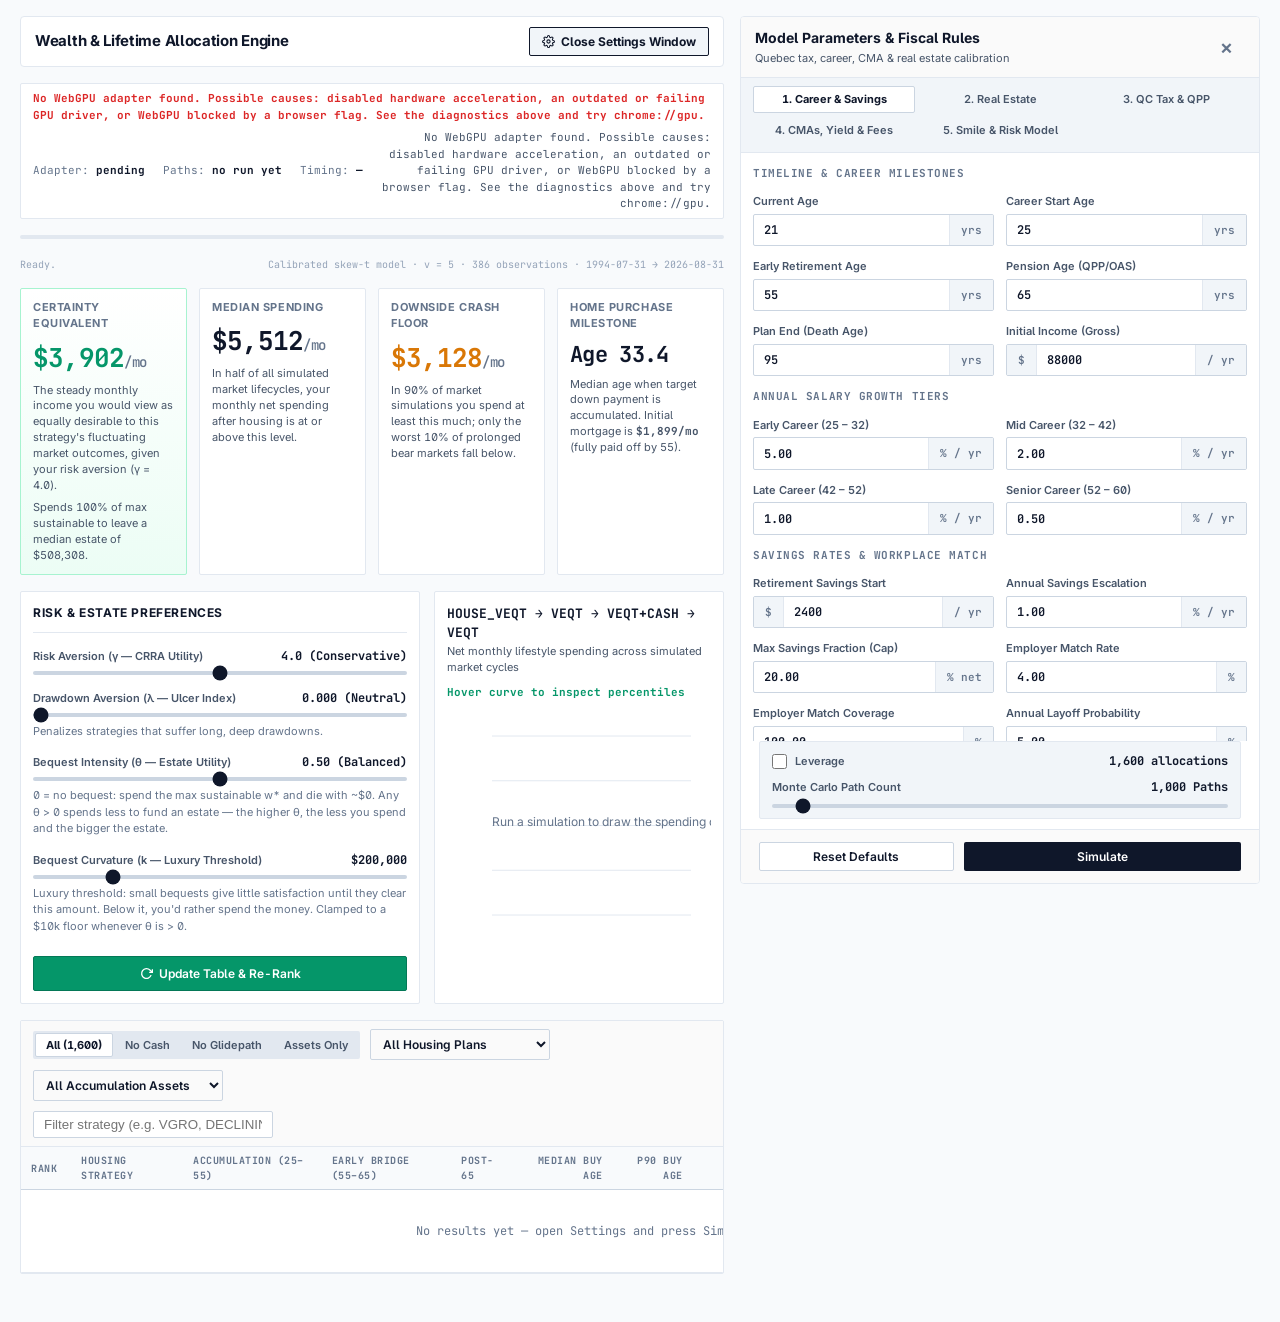
==== commit f3cbe3f7: "Two-state Markov switching return model Replace the single skew-t draw with a two-state Markov switc" ====
--- a/index.html
+++ b/index.html
@@ -428,27 +428,27 @@
     <section class="kpi-row">
       <div class="kpi-card featured">
         <span class="kpi-label">Certainty Equivalent</span>
-        <div class="kpi-num green" id="kpi-ce">$4,263<span style="font-size:14px; font-weight:500; color:var(--text-muted)">/mo</span></div>
+        <div class="kpi-num green" id="kpi-ce">$3,902<span style="font-size:14px; font-weight:500; color:var(--text-muted)">/mo</span></div>
         <div class="kpi-subtext" id="kpi-ce-sub">The steady monthly income you would view as equally desirable to this strategy's fluctuating market outcomes, given your risk aversion (&gamma; = 4.0).</div>
         <div class="kpi-subtext" id="kpi-bequest">Spends 100% of max sustainable to leave a median estate of $508,308.</div>
       </div>
 
       <div class="kpi-card">
         <span class="kpi-label">Median Spending</span>
-        <div class="kpi-num" id="kpi-median">$5,917<span style="font-size:14px; font-weight:500; color:var(--text-muted)">/mo</span></div>
+        <div class="kpi-num" id="kpi-median">$5,512<span style="font-size:14px; font-weight:500; color:var(--text-muted)">/mo</span></div>
         <div class="kpi-subtext">In half of all simulated market lifecycles, your monthly net spending after housing is at or above this level.</div>
       </div>
 
       <div class="kpi-card">
         <span class="kpi-label">Downside Crash Floor</span>
-        <div class="kpi-num amber" id="kpi-floor">$3,446<span style="font-size:14px; font-weight:500; color:var(--text-muted)">/mo</span></div>
+        <div class="kpi-num amber" id="kpi-floor">$3,128<span style="font-size:14px; font-weight:500; color:var(--text-muted)">/mo</span></div>
         <div class="kpi-subtext">In 90% of market simulations you spend at least this much; only the worst 10% of prolonged bear markets fall below.</div>
       </div>
 
       <div class="kpi-card">
         <span class="kpi-label">Home Purchase Milestone</span>
-        <div class="kpi-num" style="font-size:22px" id="kpi-buy-age">Age 33.6</div>
-        <div class="kpi-subtext" id="kpi-buy-sub">Median age when target down payment is accumulated. Initial mortgage is <b class="mono" id="kpi-mortgage">$1,911/mo$1,911/mo</b> (fully paid off by 55).</div>
+        <div class="kpi-num" style="font-size:22px" id="kpi-buy-age">Age 33.4</div>
+        <div class="kpi-subtext" id="kpi-buy-sub">Median age when target down payment is accumulated. Initial mortgage is <b class="mono" id="kpi-mortgage">$1,899/mo</b> (fully paid off by 55).</div>
       </div>
     </section>
 
@@ -925,7 +925,7 @@
 
 </div>
 
-<script type="application/json" id="model-data">{"defaultSeed":42,"defaults":{"simulations":1000,"batchSize":250,"columnsPerWorkgroup":1,"gamma":4.0,"floorPercentile":10,"targetSpending":3500.0,"allocationCount":5040,"bequestIntensity":0.5,"bequestCurvature":200000.0},"inputs":{"currentAge":21,"careerStartAge":25,"retirementAge":55,"pensionStartAge":65,"deathAge":95,"startingSalary":88000.0,"promotionPhases":[{"start":25,"end":32,"growth":0.05},{"start":32,"end":42,"growth":0.02},{"start":42,"end":52,"growth":0.01},{"start":52,"end":60,"growth":0.005}],"savingsStartAnnual":2400.0,"retirementSavingsStartAnnual":2400.0,"retirementSavingsEscalationRate":0.01,"houseSavingsStartAnnual":1200.0,"houseSavingsEscalationRate":0.02,"savingsMaxFraction":0.2,"houseSavingsMaxFraction":0.1,"propertyValue":500000.0,"downPaymentFraction":0.2,"closingCosts":10000.0,"realMortgageRateAnnual":0.02,"monthlyPropertyTaxesCondo":650.0,"monthlyMarketRent":2500.0,"fhsaAnnualLimit":8000.0,"fhsaMaxBalance":40000.0,"hbpMaxWithdrawal":60000.0,"hbpRepaymentYears":15,"tfsaAnnualLimit":7000.0,"rrspContributionRate":0.18,"rrspMaxContribution":31560.0,"otherTfsa":10000.0,"layoffAnnualProbability":0.05,"post50HealthcareAnnual":3600.0,"healthcareEndAge":65,"annualDistributionYield":0.018,"taxOnDistributions":0.25,"capitalGainsInclusionRate":0.5,"capitalGainsTaxRate":0.3,"realBorrowRateAnnual":0.0225,"extraMer15":0.002,"extraMer20":0.004,"hisaAnnualRealReturn":-0.005,"cashWedgeYears":3.0,"meltdownBracketAnnual":55000.0,"oasClawbackThreshold":95323.0,"oasClawbackRate":0.15,"maxQppAge65":25500.0,"maxOasAge65":8907.72,"qppDeferralAnnual":0.084,"qppEarlyPenaltyAnnual":0.06,"qppDeferralCap":1.588,"oasDeferralAnnual":0.072,"oasDeferralCap":1.36,"oas75Increase":1.1,"taxThresholdsAnnual":[16000.0,52000.0,104000.0,175000.0],"taxRates":[0.0,0.27,0.37,0.47,0.53],"qppBasicAnnual":3500.0,"qppMaximumAnnual":71300.0,"qppMaximumMSGA":81200.0,"qppRate":0.064,"qppRateTier2":0.04,"eiMaximumAnnual":65700.0,"eiRate":0.0131,"rqapMaximumAnnual":98000.0,"rqapRate":0.00494,"cmas":{"VEQT":0.043,"VGRO":0.0371,"VBAL":0.0312},"useForwardLookingCmas":true,"skewDegreesFreedom":5,"deltaCap":0.85,"deltaTolerance":0.99,"mortalityReductionFactor":0.5,"discountRateAnnual":0.01,"smileSchedule":[{"start":60,"end":70,"change":0.0},{"start":70,"end":77,"change":-0.01},{"start":77,"end":78,"change":-0.015},{"start":78,"end":95,"change":0.012}],"rrifFactors":{"71":0.0528,"72":0.054,"73":0.0553,"74":0.0567,"75":0.0582,"76":0.0598,"77":0.0617,"78":0.0636,"79":0.0658,"80":0.0682,"81":0.0708,"82":0.0738,"83":0.0771,"84":0.0808,"85":0.0851,"86":0.0899,"87":0.0955,"88":0.1021,"89":0.1099,"90":0.1192,"91":0.1306,"92":0.1449,"93":0.1634,"94":0.1879},"employerMatchRate":0.04,"employerMatchPercent":1.0},"historicalReturns":[0.03536768597789508,0.032398452511134934,0.02745102289200574,0.03943310675254863,0.03292535450809164,0.024545562945152533,-0.02515914660968044,-0.02201794954026548,-0.018377574503856353,0.014680081412433932,0.011647335038917017,0.008241510224853865,-0.03847889932687909,-0.03311429705113522,-0.027187439499891553,0.022221992386092904,0.01876615727050779,0.0159374328225812,-0.02033770103819421,-0.015385014905488714,-0.009557052416108602,0.013998950963179269,0.014191798308758274,0.014003586743761343,0.037344744234677485,0.03123477400118957,0.025332500997389706,-0.005947787513184477,-0.0037175780437260775,-0.0013315342787439954,0.03625752904115398,0.036347751776657056,0.034935367691357966,0.01922318743922169,0.016828910643385653,0.013550711808899107,0.032023773558467195,0.024876088766088156,0.017264258480868433,-0.018724564338026606,-0.012518341571809977,-0.005277708347386056,0.01895006959507528,0.016189451934006893,0.013026943194444751,-0.01866325831183757,-0.01254418884062547,-0.005998795743068608,0.045822844404985075,0.03905593322517742,0.03247565402758301,0.02134568342142873,0.01995750402420482,0.018384693698526355,0.043522208881660474,0.03740862174960369,0.029695806678738057,-0.0009208067120585195,-0.0049247653014762305,-0.009597431849586169,0.005118144802765734,0.0025218078970841162,-0.00015526790413034064,0.02406940979453398,0.018077910548171428,0.012051279453755503,0.01826804621582334,0.013944663976113603,0.0083169152998539,-0.016602620126629386,-0.011428517003021943,-0.005928812100295278,-0.03566056099384285,-0.02833424144791863,-0.02037208289758974,0.027391518296509654,0.022250479723907812,0.015645854282377858,0.03646581976404262,0.0323697194508592,0.02821875969764487,0.007670380966131152,0.009738137517061984,0.01150022518907412,0.06264766327875537,0.05296872024653343,0.04209173040547998,0.0023470121910174058,0.001297561442782813,-0.0012288997383498312,0.01837035940657783,0.015363834476353588,0.010570124639242673,0.014361991807549712,0.01142292008182344,0.007923463393337826,-0.03065482681292564,-0.026845163426179264,-0.023728625943608472,0.03216264030771465,0.027816042014331188,0.023809120680199358,0.0577782248455585,0.04798168497247879,0.03811662341041089,0.031987384526697804,0.027030961489070915,0.021571735469280817,0.06287617994815808,0.056289837113960406,0.04830941050811299,-0.05309554732354771,-0.04589281668213352,-0.037344017677202745,0.057171178582897,0.04957431079828489,0.03961683464391497,-0.04058374436534906,-0.031693908802637005,-0.021318696894621847,0.0023534592298188883,0.001704892670593816,6.285281901075024e-05,0.02018116036960982,0.018517649518042578,0.015459084261708611,0.003847996400378584,0.0020605147080035024,0.0011729401789410954,0.053434936333918825,0.04375156935672453,0.031756183642965397,0.04524921856474906,0.03767537691885159,0.027407430645808306,0.01337084415730927,0.011415227790968041,0.008824745421406321,-0.021403772718164293,-0.017340666526014625,-0.013091219135058396,0.005575556131633519,0.0043247552494518615,0.0038264560156220373,-0.006869065321743029,-0.005014967639325296,-0.004100767163591534,-0.15032041567094856,-0.12053778658773728,-0.08600291036751662,0.022060594244218468,0.022627093904111995,0.02335951229908395,0.10527533606138495,0.08455494793721274,0.06204796576225258,0.036419900249681225,0.029931304279846804,0.022438822512177437,0.048757021890982744,0.03990771685825556,0.030566500554310094,0.011637377263556958,0.010327397190760479,0.009756102222671093,-0.03728522334199347,-0.032984031158383,-0.028739441115337105,0.04607370537631561,0.03766670285576135,0.029137565045965097,0.03441187167037718,0.029346648281891596,0.02323618465309485,-0.021785449443952554,-0.019406277672300742,-0.01670094446732784,0.04482899571901511,0.03530672343857044,0.025122180858259124,0.006876280460051287,0.004361299795867524,0.002821454624911235,-0.01393939252604881,-0.011461968073542717,-0.008936353310676326,-0.0228779424342469,-0.016641587550873083,-0.008812507629684774,0.04994390683285266,0.040570951169719205,0.030247793722997907,0.04287214729355138,0.035706094207950345,0.027473884388148795,0.07901592586143713,0.06440596874288884,0.04686388811841247,-0.024096711607953236,-0.01934437831217517,-0.013470229977511572,0.021424261012370938,0.018252911245177694,0.013503924672460199,0.06069334336384791,0.05079593692909379,0.041233269466099065,-0.029832877523325085,-0.02450085590243878,-0.01863629217051188,-0.020927548040584276,-0.01819793046143403,-0.015630262646808557,0.050458708093033655,0.0436956268342823,0.03697625527115611,-0.00963575766476854,-0.006057793371764819,-0.002837137084325647,0.054020757081163495,0.04652062872489804,0.03962291791201089,-0.05235893541757197,-0.04237872737773862,-0.03126524460499913,-0.038941459144693824,-0.031771810610803586,-0.02412856510211725,-0.07884183825495561,-0.06159403681051323,-0.04197403831125268,-0.00213678722338273,-0.005463706261705226,-0.011229756278135827,0.039895689282727353,0.03276160228191616,0.023781683724414693,-0.09588910668036865,-0.07802320932837559,-0.0574977054443796,-0.048718941980182895,-0.04066750848336986,-0.030804348003532933,0.03714140023909951,0.024515621926747944,0.010414923811905785,0.00938416540961029,0.007284755040648294,0.005140028873255709,-0.040934039193183835,-0.031757823058610524,-0.021662036768486326,-0.01208265616386417,-0.005106521865325231,0.0022580718637961184,-0.03482101704309404,-0.024117046062284597,-0.012478363074367449,-0.07938675229623149,-0.06298535296676588,-0.043930516382368445,0.028989119291144005,0.030748722688413332,0.031859456464761626,0.06616539865909954,0.050909937486000034,0.03328065473831332,0.03108316105370945,0.024616530650803936,0.015601140018396853,-0.014936043546268096,-0.01116241097572268,-0.007542957834067665,-0.007507939512578887,-0.00624764944063505,-0.004859433984137684,0.03747111968995842,0.025107836057751243,0.011465894293672063,-0.045776948729354006,-0.034494223159501014,-0.02142892162445631,-0.019165971723744457,-0.012889878232458685,-0.004965086877190439,-0.0721266645106694,-0.05731346716682406,-0.040701207212839985,-0.06024711108691483,-0.04735984195966081,-0.0322653808365313,-0.009889635870834801,-0.0037799761337258264,0.0028958820159210585,-0.07679288375209192,-0.05887463977734797,-0.03747251159070519,0.03416487090875653,0.025347088947018426,0.013461978894882654,0.05810948281275441,0.04687765936022048,0.03413025861455554,-0.02508759842965802,-0.015174886079031058,-0.004032882404057192,-0.04410818924107862,-0.03842760409763146,-0.031814705462901216,-0.0372544763995053,-0.029941043549232105,-0.020732489960086697,-0.019622828768162792,-0.017742471412565686,-0.015717754821620744,0.05633302866190837,0.04955003502428568,0.03987770979529026,0.02134121577613146,0.025825550498874472,0.03058726631778308,0.01883739858407507,0.01652600421445105,0.014291203596110247,0.0581405547965661,0.0414437350962531,0.02243724446769657,0.02270674151548957,0.02097008410961032,0.0198512950653289,-0.019852200632438533,-0.011287470977902392,-0.0012691519341005986,0.04345196504063642,0.032911185768742524,0.02055330509935893,-0.003697975224863592,-0.002851464720656227,-0.0028450399194153153,0.0477657266763587,0.03721443978349259,0.024995679537425097,0.04049204077864488,0.03409808963569305,0.026863204875307023,0.02712810411520694,0.025088733365355997,0.022192159182702564,-0.025544924315877404,-0.019848542372092104,-0.011688173776966293,-0.005155151031007943,-0.008413275713488821,-0.012600375188816515,0.0012172841599460416,-0.0015219852314988236,-0.004803849194653154,0.00895865656911976,0.003901667179369017,-0.0009825029694362497,-0.029396062009565793,-0.020542211754964068,-0.011080456458376298,-0.0035135973008268984,0.0016613315710900523,0.007202697599975938,-0.00421989788636401,-0.0031335746693583744,-0.002798658812706689,-0.004905020787448255,-0.0016678432069164861,0.001971442002843382,0.026147133699778946,0.02217139500064036,0.016871710473477464,0.04228355120638749,0.03391178859496047,0.02449305886265063,0.0014610815934823496,0.0028233251133960025,0.004022835122827972,0.03028925909997815,0.024659619974258806,0.017391377309669442,-0.033373708385566525,-0.02836001173005842,-0.02213274492718187,0.003277931867674333,0.00460731705016193,0.006051596569786932,0.025038578278785417,0.023297063498080472,0.021159282160452486,0.0019745107824129526,0.004145815536281239,0.006456228375041118,0.04463665125642069,0.03605955918244641,0.025833107918935116,-0.013050152383103808,-0.009020249235064504,-0.0038490596036930835,0.006456713955258264,0.003011873195567727,-0.0005095817945732772,-0.017620632220681887,-0.015706003429264648,-0.013078740551911605,0.034189179057734664,0.029879317826154494,0.02485962415313825,0.02699809874810133,0.024773289928412767,0.02254147308819565,0.03497333109143397,0.026530418120629173,0.01616186998176805,-0.011439293827972152,-0.008805311787213665,-0.006006461734220481,0.03944569992186464,0.03061693899804574,0.02062222558011273,-0.0143703706163828,-0.014283572269639278,-0.014806444745679048,-0.05079716074319507,-0.0411490077834874,-0.02991547817637774,0.0069684441942323705,0.004829001878577488,0.002139325004574033,0.01626111161910937,0.017127517302780948,0.017666211459194114,0.007768682735212806,0.009841865831921925,0.012052658967292906,0.017103372166939357,0.01601916483166632,0.014490098169583243,0.042232863906078943,0.03480782671790328,0.026121537310426435,0.044556086245146176,0.038404275859952985,0.030554608724302934,0.03226493786143836,0.02445628840550662,0.015588142005745764,0.0197725311498802,0.015157558639856017,0.010154491160552448,-0.019273338708030385,-0.014148178813644607,-0.007709501655500994,-0.0025036132606927053,-0.003947100421955008,-0.006422356735092727,0.00034243020404778335,0.0001704847172578905,-0.0009076572441146791,0.016628367943360756,0.010581766214086574,0.003702343280594711,-0.0065406804789115425,-0.005061435660451585,-0.0039144720171283565,-0.011389198971845538,-0.007862908440451899,-0.004276153837630359,-0.0004470242840345362,0.0022014162096140044,0.0050536422460523145,-0.0005550304436134912,0.0009931140577157382,0.0022579706136007793,0.00512058601180998,0.006359710889986214,0.006719957349899719,-0.01745366995810882,-0.013228259295087197,-0.008278685448469547,-0.017027224243758354,-0.012346127605545876,-0.007284227310107805,-0.05036759665891488,-0.03995848808841962,-0.027097352236773786,-0.01962519215648373,-0.01336171795548724,-0.007049522712455625,0.019973547075744502,0.016723118000536497,0.012827042905541264,0.038104022346106436,0.02911192103575133,0.01919081273315082,0.01274474387798663,0.008759263084800128,0.004597751176047771,-0.05179215828679262,-0.04206277047466622,-0.030493878820802678,-0.024864879988860444,-0.019462393591237803,-0.013458228821241147,0.026665967041241467,0.0229368521857507,0.01937124612283725,-0.11714173267341199,-0.09994266478500302,-0.07941553248571775,-0.09828147161565759,-0.08195641325246106,-0.062200409550059566,-0.05556154885910647,-0.03972875251335095,-0.021478213906210852,0.017334986104259542,0.02073435266248036,0.024738529181256297,-0.06546723714946745,-0.05482248217234431,-0.04243526741961945,-0.07524710439492532,-0.059892756458804874,-0.04305272537554339,0.08165004398821618,0.06968974476341883,0.05545549057707366,0.05985121100476665,0.04855266175521433,0.03484508909423778,0.029310367171312635,0.023856442302988556,0.016787088479860435,0.03503124815736913,0.0296308865385424,0.024109276129914647,0.022916408487767104,0.020839446743233347,0.017760220665555826,0.031152608016388417,0.02558751414927163,0.019310941862563658,0.030784742593773284,0.0284623137277491,0.024893337318742992,-0.027361000616614506,-0.022328046337877216,-0.017000180764491724,0.03370895500249249,0.02906500871595763,0.02348130275660787,0.01803205880487435,0.01289958383087364,0.007319313246510584,-0.03326053505237403,-0.02450206682640721,-0.013749106648208831,0.022276597380753937,0.01824306884768445,0.01444453702849735,0.02876098858193843,0.021527105365048538,0.013169059419494422,0.006312074600807627,0.004726481608906985,0.003339609231773455,-0.04752085727476596,-0.037258105837303934,-0.025177013680951266,-0.03172425750600816,-0.021406564970474773,-0.01050200093341247,0.045589350711906285,0.03859537476132613,0.029713162225522893,-0.0007942568961519791,0.0027825929876017508,0.0069425770419973,0.04907902689245591,0.0404033619095443,0.029872381836005157,0.019880340507928196,0.01609557719370125,0.01155841798565893,0.004902984574186364,0.001311305597891499,-0.0011572659920513484,0.040683152920286236,0.0331729585839613,0.024476351908030436,0.010670132167433843,0.006154966022427821,0.0010300925752952939,0.01406107593359951,0.011147622192134943,0.008560421884146852,-0.015357440137703349,-0.014317090932365106,-0.014515375974992417,0.002147728483052669,0.002441697404041543,0.001971369688594793,-0.002787424924371118,-8.193893075869596e-05,0.003112353510615007,-0.01758671020805369,-0.013261160860774224,-0.00804558535644917,-0.03166581611981578,-0.02170000521733484,-0.009904091960986627,-0.03360063465592611,-0.024881158515117296,-0.014223073330940972,-0.053112594918820366,-0.041367061418383644,-0.026979304579097807,0.0544952022153693,0.04302949641573961,0.02885282393149846,0.007575199196176996,0.006968919539950713,0.006830302746183792,-0.004915169733575087,-4.005888622149456e-06,0.005720190301391481,0.03833547281157923,0.030747130325192717,0.0218233403751511,0.01731069243013783,0.012244645999364367,0.0062125206413832235,0.01283048836288514,0.008348936674095198,0.0037587459192542916,-0.021214833026034774,-0.01762560537949842,-0.013436494919927044,-0.042275018071098125,-0.03086957619610764,-0.017390817898234823,0.030386349110033795,0.025538293870003503,0.019861598384537604,-0.004925030741188552,-0.0026222139656024712,-0.00015229987626230734,0.011633192909514811,0.008651529404693159,0.005067062152950053,0.027905509432265774,0.023849685987570313,0.018824572444004817,0.00522099993313252,0.0036325077045811227,0.0015734379409506616,-0.0009969295072904671,3.125578196794265e-05,0.001069969323333364,0.032408820977996244,0.027256130752790986,0.02123397642907321,0.04036516517195721,0.03088897974981153,0.02036785841002664,0.015828798960321633,0.01192245789939017,0.00856057662955978,0.01226078350622295,0.010524679776521273,0.009506789093557177,0.0006707176122027203,0.0022818745169252974,0.004250549823340721,0.02410986464166842,0.015938983068966905,0.006067775035547562,-0.012881227424089259,-0.014993879587797965,-0.016430614674023625,0.02466105282339548,0.019942099605070096,0.014326604031431822,0.006016341077526688,0.0035950229739760697,0.0009680156897053926,0.019712911310970416,0.017168794156043887,0.014267790374860034,0.05335998110909013,0.045632316489092606,0.03649202369411553,0.024015642992892605,0.018136094232808597,0.011729589409812169,0.023860441227521845,0.019050760966502045,0.013591353701216002,0.001000706254547401,0.004475019227881738,0.008547003714793666,0.034545172008430214,0.027275181289785566,0.018663789890232874,0.005062595165867156,0.003810804293314929,0.0021394394960307928,-0.0017544621222235213,-0.0013186807897759278,-0.0011842293420684102,0.008084025453733323,0.008395835373014249,0.008898336138326801,0.014992389836024023,0.013140596163143892,0.011498128650850203,0.012435118412213786,0.01168478130329631,0.011274786126767689,0.02343842459129397,0.02060762847908748,0.017234125299687042,-0.012518352314085157,-0.012340313819205195,-0.011829089760472478,0.012179877702944042,0.010455524280535089,0.009045478013562924,0.02394838573087754,0.02231775054696472,0.019882792971495977,0.006888128546403305,0.007582809681370817,0.009088777832888528,0.05738194717184286,0.054968187200859386,0.05199413484835236,0.0277544580341893,0.02032362522503295,0.012142678160237175,-0.010363254019971735,-0.010238845431027488,-0.009626719913144233,-0.010475892267303277,-0.010805186092186059,-0.011711813539418525,0.014871499277728795,0.01098674896364149,0.0068021191015201765,-0.0217102815554141,-0.01892879545956283,-0.015611269219007573,0.03645580754255939,0.03170091984518808,0.026588780943912482,-0.05160097529808039,-0.04433752107940214,-0.03590388437243219,-0.02366821628051785,-0.019724239573751468,-0.015357892524466177,0.035075627894395334,0.027056969215025317,0.018366787992962763,0.015107582172582346,0.01279737200176001,0.01067295378318489,0.005584351943682675,0.006927158436918379,0.008672038556640338,-0.03387000198654788,-0.027073576287414025,-0.019304698756333782,-0.03533148388125196,-0.028576502592087882,-0.02092702880023034,0.03466716422041749,0.02944161708436721,0.023175735763299343,-0.008475332674881098,-0.007080786474468526,-0.005612165454820683,0.0345272327615298,0.0280283866105564,0.021274443203494586,0.0010805674744527316,0.005686338192059104,0.010992317347857217,0.04517479056998508,0.038657736089334094,0.03151783881586412,0.010288873856836744,0.008703141761736033,0.006692279475260854,0.0034680085175460285,0.002280618606085305,0.0012248872525948418,0.007243350182262187,0.004549257838394549,0.0016121069205219385,0.025515202703512152,0.016918261464376805,0.0081693422426532,0.020000397384105195,0.01566776545883286,0.01025315601053256,-0.003888345075675037,-0.0041801843760242985,-0.004464254540136325,0.02936802188563692,0.02462998459556731,0.019377861960497178,0.011225086890376046,0.009157408052283156,0.006285845922384015,0.02581364859946622,0.022727558865811348,0.018647999081085498,-0.003858298225371981,-0.0019409529556848604,-0.00017618443818656626,-0.021283540878533458,-0.018854734287931163,-0.015697183612771504,-0.009858136402105533,-0.01111186544987175,-0.012857172588344068,0.00481810424175344,0.006536803517049883,0.008152539737135145,0.022826206531511684,0.015353373705992768,0.007039681426137534,0.046292920821649375,0.04024931972796453,0.03399442101746519,0.013982153851456403,0.012224007166320883,0.010742627230889923,-0.004629927043228621,-0.003692788791611612,-0.0027948619536509733,0.018163173658243936,0.012503544829248314,0.005541876361118581,-0.015246163241808164,-0.013537075031771373,-0.011230638843093721,-0.00837167648119852,-0.005898282798945442,-0.0031689904247671485,0.000507216142468625,-0.0013698361335555687,-0.0034179905457706328,0.02475151244300644,0.021101380070870146,0.017761376595133882,0.011975483334429882,0.010751567442393695,0.00965369563757057,0.01373341858650634,0.008664757042551319,0.002566494380178419,0.01088869478783927,0.010019341681915872,0.009835683745269996,-0.009921344577866087,-0.010083949916008694,-0.009846538688611628,-0.06211913736986363,-0.051860714441821054,-0.040609610671542784,0.03386498306631691,0.03052225267599562,0.026899830372535405,-0.05398048547459522,-0.04159129703878006,-0.028411511147813595,0.0,0.043275068614180734,0.03567318153740717,0.0,0.016632994108586985,0.009854780269718644,0.014628042937848695,0.01523354326373072,0.015894444583140155,0.033560734299882045,0.025880895584755592,0.01862659565840752,-0.05317592820631978,-0.04133083764782419,-0.02946409196242117,0.03105354151644546,0.02847376837858362,0.02429981385271196,0.0021383996056354437,-0.0005335935483017362,-0.0005724159427692443,-0.009604824427456915,-0.0023464989072188303,0.0038836487699704936,0.015666015097227648,0.009847387552420761,0.005387516945303261,0.009478069765793906,0.00670646358819349,0.0031546226930965204,0.03930662801253981,0.0332571400811299,0.0265377988720914,0.005609803434732719,0.004494773112642569,0.00033468351093879356,0.00634910886929041,0.009760028624405725,0.012462098428766444,-0.07391949160515332,-0.0511112035776885,-0.03604345836457323,-0.11491439173963602,-0.10326160175884858,-0.08290644361252975,0.10573821663864136,0.09163386755478564,0.07933251347616688,0.03763096660870224,0.03221582695967817,0.025387516817955147,0.012605696899506968,0.01055469033488321,0.00977056813939936,0.037825791131052444,0.03286909489421075,0.026255657571342184,0.02930745369384069,0.019828320380679942,0.013701818689889622,-0.011178757224885705,-0.006922949580491666,-0.004175288605776872,-0.030219603746369228,-0.025924107012831543,-0.023960251514533737,0.09694694191256992,0.07800360158490216,0.06117355265859281,0.02475593698681955,0.021812201149977728,0.017473802272529593,-0.0016583150603728392,-0.006204123597172817,-0.0058684969185766045,0.023398166543889598,0.013708694710819591,0.0007239102475911086,0.020833318674339907,0.0147422740707579,0.008052994923768653,0.012762591966266612,0.009901253629772233,0.006927581453632481,-0.0010789460009344998,-0.0026736524020964936,-0.0044228572832211155,0.03109205369906798,0.02623250323381532,0.021325333066285257,0.006115280979238413,0.0062922723047713625,0.006697259184404336,0.02656175557541851,0.02051498404042884,0.013901539053056133,-0.03693941594387806,-0.03272714031058843,-0.029097953020707168,0.027034774459454125,0.01843038210725023,0.010546911182133911,-0.0023968187242069394,-0.000875088359947318,0.0008276804467421961,0.02770537139566831,0.024099544684970997,0.02010496901673786,-0.03703374313625862,-0.03640863898495983,-0.03552850389706397,-0.029680984545446987,-0.027555624558329717,-0.025581195707042093,0.002594571514248578,-0.004719809736071778,-0.013532474792464555,-0.061133666473218606,-0.05695368212357965,-0.05325512689793843,-0.020239867255407162,-0.019527729365983126,-0.017084784406419362,-0.08113960161811085,-0.07090887741456631,-0.06023016187359631,0.05955086353020933,0.05447919771760934,0.04918015114110452,-0.017330733108870677,-0.020345654855441375,-0.023401126377173065,-0.04835925947910236,-0.042924328949955015,-0.03457011043444136,0.04514145412702253,0.03384411494740269,0.01899933845185986,0.05762160691109486,0.05076608297434149,0.04460168095139272,-0.03581524648687662,-0.03283976384086995,-0.027463796025888332,0.05615668402049123,0.04978135914458037,0.0432736294603282,-0.016996442121079758,-0.017538164341975526,-0.01970257788566976,0.0062000302715188305,0.00988015478436255,0.011837267513648886,0.01125573787238876,0.007756411186880641,0.004934555951236819,-0.027664609514083116,-0.02638269175729402,-0.023855936557915847,0.02831202560704238,0.021786968968168452,0.014416282434239536,0.0288647647740925,0.021218935862419075,0.012979699688790314,-0.013493668636697653,-0.01179719710384175,-0.01120350400045611,-0.03635904195287798,-0.03492602161317249,-0.030533902553832593,-0.016051976823949987,-0.013035985244197024,-0.012074747436397248,0.06739742962841389,0.06118539072859974,0.05704962345310882,0.027479830498850166,0.02982530619622037,0.029074388568208542,0.011368493183510742,0.006174719259907313,0.0027461240448098945,0.042557728149646756,0.032557776500655056,0.0219771605556478,0.030929687468541633,0.025708368752650257,0.020440838889611568,-0.021297684343955625,-0.020493693599834217,-0.02116263886419767,0.028504235213433704,0.025066422156136525,0.01888623701879366,0.010393932103672565,0.01032913674786351,0.012301073295656106,0.0357798054952887,0.03166617403426031,0.02951200993773484,0.0004452764836071488,0.0008738576845201962,0.0024045272889121616,0.0252295305392356,0.023083493000150224,0.021712632179658575,0.0072173594797264595,0.003235193548640547,-0.0032233256325456816,0.05205615869861102,0.04462386010803154,0.03784106675207233,-0.01768707957364002,-0.02285735566685443,-0.024383636297389377,0.039152057522726436,0.034067204738687185,0.02564254688946077,-0.010142296448653498,-0.006297645856916945,-0.0031243949240493674,-0.03672326794675662,-0.031148445738881425,-0.02360202881938367,-0.02758601249190651,-0.022682960282226494,-0.016432422255870827,0.05133502464647588,0.040457775525699624,0.029476941544013036,0.03483947130584353,0.028254671050646607,0.02024486256043012,0.022091127075390515,0.016320797649097107,0.01144910243732733,0.02683095707682659,0.02249563769028473,0.01818219699745005,0.04721400196168757,0.04059890682812761,0.03358809332927226,0.020408186973935427,0.0180096923623283,0.014514563503503108,0.009502503529680073,0.010176815827081853,0.00830339661045909,-0.010878062545060518,-0.016686669556878142,-0.02315409698510018,0.016737790308688272,0.014153133295305542,0.01080517403132153,0.03191816430733874,0.02810309081368101,0.025911362119442227,-0.04563026317087304,-0.04146393697490203,-0.03631387285489662,0.05855031344146111,0.047441457969041645,0.03468856604707593,0.048331281687719496,0.04132771133987512,0.032887860488136855,0.017911329226827588,0.015120205148351662,0.011492104408576953,-0.011100607396278495,-0.012477701593822998,-0.012962893012956167,0.025766565713656542,0.020625198254058397,0.014335826232351856],"historicalReturnCount":386,"mortalityAnnualProbability":[1.0,0.995,0.99,0.984,0.978,0.971,0.963,0.954,0.944,0.933,0.92,0.906,0.889,0.87,0.848,0.823,0.795,0.763,0.727,0.687,0.643,0.594,0.541,0.485,0.426,0.366,0.307,0.25,0.198,0.152,0.113,0.081,0.056,0.038,0.025,0.016,0.01,0.006,0.003,0.001],"returnModel":{"kind":"calibrated-skew-t","xi":[0.0090499064,0.0074755704,0.0054327151],"omega":[0.0274111213,0.0227748389,0.0177264618],"correlation":[1.0,0.9928008812,0.9681793178,0.9928008812,1.0,0.9882288044,0.9681793178,0.9882288044,1.0],"delta":[-0.1894190505,-0.1857938234,-0.1553858607],"cholesky":[0.9818963404,0.0,0.0,0.9752638361,0.1197543533,0.0,0.9560543582,0.2250759954,0.1056224158],"nu":5,"observations":386,"dateStart":"1994-07-31","dateEnd":"2026-08-31"},"career":[2400.0,1200.0,0.3700000047683716,46000.0,0.0,88000.0,3128.805908203125,2489.59814453125,0.3700000047683716,53000.0,15840.0,92400.0,3920.9677734375,3897.50732421875,0.3700000047683716,60000.0,32472.0,97020.0,4782.44970703125,5434.068359375,0.3700000047683716,67000.0,49935.6015625,101871.0,5693.751953125,7053.1220703125,0.4699999988079071,74000.0,68272.3828125,106964.546875,6656.23486328125,7336.57861328125,0.4699999988079071,81000.0,87526.0,112312.78125,7689.68408203125,7634.20703125,0.4699999988079071,88000.0,107742.296875,117928.4140625,8591.517578125,7759.2109375,0.4699999988079071,95000.0,128969.4140625,120286.984375,9521.37109375,7886.71533203125,0.4699999988079071,102000.0,150621.078125,122692.7265625,10480.0576171875,8016.76953125,0.4699999988079071,109000.0,172705.765625,125146.578125,11468.416015625,8149.4248046875,0.4699999988079071,116000.0,195232.140625,127649.5078125,12487.3046875,8284.7333984375,0.4699999988079071,123000.0,218209.0625,130202.5,13537.6044921875,8422.748046875,0.4699999988079071,130000.0,241645.5,132806.546875,14620.220703125,8563.5234375,0.4699999988079071,137000.0,265550.6875,135462.6875,15736.0791015625,8707.11328125,0.4699999988079071,144000.0,289933.96875,138171.9375,16886.1328125,8853.576171875,0.4699999988079071,151000.0,314804.90625,140935.375,18005.93359375,9002.966796875,0.4699999988079071,158000.0,340173.28125,143754.078125,18158.314453125,9079.1572265625,0.4699999988079071,165000.0,366049.03125,145191.625,18312.216796875,9156.1083984375,0.4699999988079071,172000.0,392183.5,146643.53125,18467.658203125,9233.8291015625,0.4699999988079071,179000.0,418579.34375,148109.96875,18624.65625,9312.328125,0.4699999988079071,186000.0,445239.15625,149591.078125,18783.22265625,9391.611328125,0.4699999988079071,193000.0,472165.53125,151086.984375,18943.375,9471.6875,0.4699999988079071,200000.0,499361.1875,152597.859375,19105.126953125,9552.5634765625,0.4699999988079071,207000.0,526828.8125,154123.828125,19268.5,9634.25,0.4699999988079071,214000.0,554571.125,155665.078125,19433.50390625,9716.751953125,0.4699999988079071,221000.0,582590.8125,157221.71875,19600.16015625,9800.080078125,0.4699999988079071,228000.0,610890.75,158793.9375,19684.3203125,9842.16015625,0.4699999988079071,235000.0,639473.625,159587.90625,19768.90234375,9884.451171875,0.4699999988079071,242000.0,668199.4375,160385.84375,19853.90625,9926.953125,0.4699999988079071,249000.0,697068.875,161187.78125],"month0":[0.0833333358168602,300.0,0.0,0.0,0.0833333358168602,300.0,0.0,0.0,0.0833333358168602,300.0,0.0,0.0,0.0833333358168602,300.0,0.0,0.0,0.0833333358168602,300.0,0.0,0.0,0.0833333358168602,300.0,0.0,0.0,0.0833333358168602,300.0,0.0,0.0,0.0833333358168602,300.0,0.0,0.0,0.0833333358168602,300.0,0.0,0.0,0.0833333358168602,300.0,0.0,0.0,0.0833333358168602,300.0,0.0,0.0,0.0833333358168602,300.0,0.0,0.0,0.0833333358168602,300.0,0.0,0.0,0.0833333358168602,300.0,0.0,0.0,0.0833333358168602,300.0,0.0,0.0,0.0833333358168602,300.0,0.0,0.0,0.0833333358168602,300.0,0.0,0.0,0.0833333358168602,300.0,0.0,0.0,0.0833333358168602,300.0,0.0,0.0,0.0833333358168602,300.0,0.0,0.0,0.0833333358168602,300.0,0.0,0.0,0.0833333358168602,300.0,0.0,0.0,0.0833333358168602,300.0,0.0,0.0,0.0833333358168602,300.0,0.0,0.0,0.0833333358168602,300.0,0.0,0.0,0.0833333358168602,300.0,0.0,0.0,0.0833333358168602,300.0,0.0,0.0,0.0833333358168602,300.0,0.0,0.0,0.0833333358168602,300.0,0.0,0.0,0.0833333358168602,300.0,0.0,0.0,0.0833333358168602,300.0,0.0,0.0,0.0833333358168602,300.0,0.0,0.0,0.0833333358168602,300.0,0.0,0.0,0.0833333358168602,300.0,0.0,0.0,0.0833333358168602,300.0,0.0,0.0,0.0833333358168602,300.0,0.0,0.0,0.0833333358168602,300.0,0.0,0.0,0.0833333358168602,300.0,0.0,0.0,0.0833333358168602,300.0,0.0,0.0,0.0833333358168602,300.0,0.0,0.0,0.0833333358168602,300.0,0.0,0.0,0.0833333358168602,300.0,0.0,0.0,0.0833333358168602,300.0,0.0,0.0,0.0833333358168602,300.0,0.0,0.0,0.0833333358168602,300.0,0.0,0.0,0.0833333358168602,300.0,0.0,0.0,0.0833333358168602,300.0,0.0,0.0,0.0833333358168602,300.0,0.0,0.0,0.0833333358168602,300.0,0.0,0.0,0.0833333358168602,300.0,0.0,0.0,0.0833333358168602,300.0,0.0,0.0,0.0833333358168602,300.0,0.0,0.0,0.0833333358168602,300.0,0.0,0.0,0.0833333358168602,300.0,0.0,0.0,0.0833333358168602,300.0,0.0,0.0,0.0833333358168602,300.0,0.0,0.0,0.0833333358168602,300.0,0.0,0.0,0.0833333358168602,300.0,0.0,0.0,0.0833333358168602,300.0,0.0,0.0,0.0833333358168602,300.0,0.0,0.0,0.0833333358168602,300.0,0.0,0.0,0.0833333358168602,300.0,0.0,0.0,0.0833333358168602,300.0,0.0,0.0,0.0833333358168602,300.0,0.0,0.0,0.0833333358168602,300.0,0.0,0.0,0.0833333358168602,300.0,0.0,0.0,0.0833333358168602,300.0,0.0,0.0,0.0833333358168602,300.0,0.0,0.0,0.0833333358168602,300.0,0.0,0.0,0.0833333358168602,300.0,0.0,0.0,0.0833333358168602,300.0,0.0,0.0,0.0833333358168602,300.0,0.0,0.0,0.0833333358168602,300.0,0.0,0.0,0.0833333358168602,300.0,0.0,0.0,0.0833333358168602,300.0,0.0,0.0,0.0833333358168602,300.0,0.0,0.0,0.0833333358168602,300.0,0.0,0.0,0.0833333358168602,300.0,0.0,0.0,0.0833333358168602,300.0,0.0,0.0,0.0833333358168602,300.0,0.0,0.0,0.0833333358168602,300.0,0.0,0.0,0.0833333358168602,300.0,0.0,0.0,0.0833333358168602,300.0,0.0,0.0,0.0833333358168602,300.0,0.0,0.0,0.0833333358168602,300.0,0.0,0.0,0.0833333358168602,300.0,0.0,0.0,0.0833333358168602,300.0,0.0,0.0,0.0833333358168602,300.0,0.0,0.0,0.0833333358168602,300.0,0.0,0.0,0.0833333358168602,300.0,0.0,0.0,0.0833333358168602,300.0,0.0,0.0,0.0833333358168602,300.0,0.0,0.0,0.0833333358168602,300.0,0.0,0.0,0.0833333358168602,300.0,0.0,0.0,0.0833333358168602,300.0,0.0,0.0,0.0833333358168602,300.0,0.0,0.0,0.0833333358168602,300.0,0.0,0.0,0.0833333358168602,300.0,0.0,0.0,0.0833333358168602,300.0,0.0,0.0,0.0833333358168602,300.0,0.0,0.0,0.0833333358168602,300.0,0.0,0.0,0.0833333358168602,300.0,0.0,0.0,0.0833333358168602,300.0,0.0,0.0,0.0833333358168602,300.0,0.0,0.0,0.0833333358168602,300.0,0.0,0.0,0.0833333358168602,300.0,0.0,0.0,0.0833333358168602,300.0,0.0,0.0,0.0833333358168602,300.0,0.0,0.0,0.0833333358168602,300.0,0.0,0.0,0.0833333358168602,300.0,0.0,0.0,0.0833333358168602,300.0,0.0,0.0,0.0833333358168602,300.0,0.0,0.0,0.0833333358168602,300.0,0.0,0.0,0.0833333358168602,300.0,0.0,0.0,0.0833333358168602,300.0,0.0,0.0,0.0833333358168602,300.0,0.0,0.0,0.0833333358168602,300.0,0.0,0.0,0.0833333358168602,300.0,0.0,0.0,0.0833333358168602,300.0,0.0,0.0,0.0833333358168602,300.0,0.0,0.0,0.0833333358168602,0.0,2336.06005859375,2065.32373046875,0.0833333358168602,0.0,2336.06005859375,2065.32373046875,0.0833333358168602,0.0,2336.06005859375,2065.32373046875,0.0833333358168602,0.0,2336.06005859375,2065.32373046875,0.0833333358168602,0.0,2336.06005859375,2065.32373046875,0.0833333358168602,0.0,2336.06005859375,2065.32373046875,0.0833333358168602,0.0,2336.06005859375,2065.32373046875,0.0833333358168602,0.0,2336.06005859375,2065.32373046875,0.0833333358168602,0.0,2336.06005859375,2065.32373046875,0.0833333358168602,0.0,2336.06005859375,2065.32373046875,0.0833333358168602,0.0,2336.06005859375,2065.32373046875,0.0833333358168602,0.0,2336.06005859375,2065.32373046875,0.0833333358168602,0.0,2336.06005859375,2065.32373046875,0.0833333358168602,0.0,2336.06005859375,2065.32373046875,0.0833333358168602,0.0,2336.06005859375,2065.32373046875,0.0833333358168602,0.0,2336.06005859375,2065.32373046875,0.0833333358168602,0.0,2336.06005859375,2065.32373046875,0.0833333358168602,0.0,2336.06005859375,2065.32373046875,0.0833333358168602,0.0,2336.06005859375,2065.32373046875,0.0833333358168602,0.0,2336.06005859375,2065.32373046875,0.0833333358168602,0.0,2336.06005859375,2065.32373046875,0.0833333358168602,0.0,2336.06005859375,2065.32373046875,0.0833333358168602,0.0,2336.06005859375,2065.32373046875,0.0833333358168602,0.0,2336.06005859375,2065.32373046875,0.0833333358168602,0.0,2336.06005859375,2065.32373046875,0.0833333358168602,0.0,2336.06005859375,2065.32373046875,0.0833333358168602,0.0,2336.06005859375,2065.32373046875,0.0833333358168602,0.0,2336.06005859375,2065.32373046875,0.0833333358168602,0.0,2336.06005859375,2065.32373046875,0.0833333358168602,0.0,2336.06005859375,2065.32373046875,0.0833333358168602,0.0,2336.06005859375,2065.32373046875,0.0833333358168602,0.0,2336.06005859375,2065.32373046875,0.0833333358168602,0.0,2336.06005859375,2065.32373046875,0.0833333358168602,0.0,2336.06005859375,2065.32373046875,0.0833333358168602,0.0,2336.06005859375,2065.32373046875,0.0833333358168602,0.0,2336.06005859375,2065.32373046875,0.0833333358168602,0.0,2336.06005859375,2065.32373046875,0.0833333358168602,0.0,2336.06005859375,2065.32373046875,0.0833333358168602,0.0,2336.06005859375,2065.32373046875,0.0833333358168602,0.0,2336.06005859375,2065.32373046875,0.0833333358168602,0.0,2336.06005859375,2065.32373046875,0.0833333358168602,0.0,2336.06005859375,2065.32373046875,0.0833333358168602,0.0,2336.06005859375,2065.32373046875,0.0833333358168602,0.0,2336.06005859375,2065.32373046875,0.0833333358168602,0.0,2336.06005859375,2065.32373046875,0.0833333358168602,0.0,2336.06005859375,2065.32373046875,0.0833333358168602,0.0,2336.06005859375,2065.32373046875,0.0833333358168602,0.0,2336.06005859375,2065.32373046875,0.0833333358168602,0.0,2336.06005859375,2065.32373046875,0.0833333358168602,0.0,2336.06005859375,2065.32373046875,0.0833333358168602,0.0,2336.06005859375,2065.32373046875,0.0833333358168602,0.0,2336.06005859375,2065.32373046875,0.0833333358168602,0.0,2336.06005859375,2065.32373046875,0.0833333358168602,0.0,2336.06005859375,2065.32373046875,0.0833333358168602,0.0,2336.06005859375,2065.32373046875,0.0833333358168602,0.0,2336.06005859375,2065.32373046875,0.0833333358168602,0.0,2336.06005859375,2065.32373046875,0.0833333358168602,0.0,2336.06005859375,2065.32373046875,0.0833333358168602,0.0,2336.06005859375,2065.32373046875,0.0833333358168602,0.0,2336.06005859375,2065.32373046875,0.0833333358168602,0.0,2336.06005859375,2065.32373046875,0.08326388895511627,0.0,2336.06005859375,2065.32373046875,0.08319450169801712,0.0,2336.06005859375,2065.32373046875,0.08312517404556274,0.0,2336.06005859375,2065.32373046875,0.08305590599775314,0.0,2336.06005859375,2065.32373046875,0.08298669010400772,0.0,2336.06005859375,2065.32373046875,0.08291753381490707,0.0,2336.06005859375,2065.32373046875,0.0828484371304512,0.0,2336.06005859375,2065.32373046875,0.0827794000506401,0.0,2336.06005859375,2065.32373046875,0.08271040767431259,0.0,2336.06005859375,2065.32373046875,0.08264148980379105,0.0,2336.06005859375,2065.32373046875,0.08257261663675308,0.0,2336.06005859375,2065.32373046875,0.08250381052494049,0.0,2336.06005859375,2065.32373046875,0.08243505656719208,0.0,2336.06005859375,2065.32373046875,0.08236636221408844,0.0,2336.06005859375,2065.32373046875,0.08229772001504898,0.0,2336.06005859375,2065.32373046875,0.0822291374206543,0.0,2336.06005859375,2065.32373046875,0.08216061443090439,0.0,2336.06005859375,2065.32373046875,0.08209214359521866,0.0,2336.06005859375,2065.32373046875,0.0820237398147583,0.0,2336.06005859375,2065.32373046875,0.08195538073778152,0.0,2336.06005859375,2065.32373046875,0.08188708871603012,0.0,2336.06005859375,2065.32373046875,0.0818188488483429,0.0,2336.06005859375,2065.32373046875,0.08175066858530045,0.0,2336.06005859375,2065.32373046875,0.08168254047632217,0.0,2336.06005859375,2065.32373046875,0.08161447197198868,0.0,2336.06005859375,2065.32373046875,0.08154646307229996,0.0,2336.06005859375,2065.32373046875,0.08147850632667542,0.0,2336.06005859375,2065.32373046875,0.08141060918569565,0.0,2336.06005859375,2065.32373046875,0.08134276419878006,0.0,2336.06005859375,2065.32373046875,0.08127497881650925,0.0,2336.06005859375,2065.32373046875,0.08120725303888321,0.0,2336.06005859375,2065.32373046875,0.08113957941532135,0.0,2336.06005859375,2065.32373046875,0.08107196539640427,0.0,2336.06005859375,2065.32373046875,0.08100440353155136,0.0,2336.06005859375,2065.32373046875,0.08093690127134323,0.0,2336.06005859375,2065.32373046875,0.08086945116519928,0.0,2336.06005859375,2065.32373046875,0.0808020606637001,0.0,2336.06005859375,2065.32373046875,0.0807347223162651,0.0,2336.06005859375,2065.32373046875,0.08066744357347488,0.0,2336.06005859375,2065.32373046875,0.08060022443532944,0.0,2336.06005859375,2065.32373046875,0.08053305000066757,0.0,2336.06005859375,2065.32373046875,0.08046594262123108,0.0,2336.06005859375,2065.32373046875,0.08039888739585876,0.0,2336.06005859375,2065.32373046875,0.08033189177513123,0.0,2336.06005859375,2065.32373046875,0.08026494830846786,0.0,2336.06005859375,2065.32373046875,0.08019805699586868,0.0,2336.06005859375,2065.32373046875,0.08013122528791428,0.0,2336.06005859375,2065.32373046875,0.08006445318460464,0.0,2336.06005859375,2065.32373046875,0.07999773323535919,0.0,2336.06005859375,2065.32373046875,0.07993106544017792,0.0,2336.06005859375,2065.32373046875,0.07986445724964142,0.0,2336.06005859375,2065.32373046875,0.0797979012131691,0.0,2336.06005859375,2065.32373046875,0.07973140478134155,0.0,2336.06005859375,2065.32373046875,0.07966496050357819,0.0,2336.06005859375,2065.32373046875,0.0795985758304596,0.0,2336.06005859375,2065.32373046875,0.07953224331140518,0.0,2336.06005859375,2065.32373046875,0.07946596294641495,0.0,2336.06005859375,2065.32373046875,0.07939974218606949,0.0,2336.06005859375,2065.32373046875,0.0793335810303688,0.0,2336.06005859375,2065.32373046875,0.0792674645781517,0.0,2410.291015625,2119.512451171875,0.07920140773057938,0.0,2410.291015625,2119.512451171875,0.07913541048765182,0.0,2410.291015625,2119.512451171875,0.07906945794820786,0.0,2410.291015625,2119.512451171875,0.07900357246398926,0.0,2410.291015625,2119.512451171875,0.07893773168325424,0.0,2410.291015625,2119.512451171875,0.0788719579577446,0.0,2410.291015625,2119.512451171875,0.07880622893571854,0.0,2410.291015625,2119.512451171875,0.07874055951833725,0.0,2410.291015625,2119.512451171875,0.07867493480443954,0.0,2410.291015625,2119.512451171875,0.07860937714576721,0.0,2410.291015625,2119.512451171875,0.07854386419057846,0.0,2410.291015625,2119.512451171875,0.07847841829061508,0.0,2410.291015625,2119.512451171875,0.07841301709413528,0.0,2410.291015625,2119.512451171875,0.07834767550230026,0.0,2410.291015625,2119.512451171875,0.07828237861394882,0.0,2410.291015625,2119.512451171875,0.07821714878082275,0.0,2410.291015625,2119.512451171875,0.07815196365118027,0.0,2410.291015625,2119.512451171875,0.07808683812618256,0.0,2410.291015625,2119.512451171875,0.07802176475524902,0.0,2410.291015625,2119.512451171875,0.07795675098896027,0.0,2410.291015625,2119.512451171875,0.07789178937673569,0.0,2410.291015625,2119.512451171875,0.07782687246799469,0.0,2410.291015625,2119.512451171875,0.07776201516389847,0.0,2410.291015625,2119.512451171875,0.07769721746444702,0.0,2410.291015625,2119.512451171875,0.07760009914636612,0.0,2410.291015625,2119.512451171875,0.07750309258699417,0.0,2410.291015625,2119.512451171875,0.07740622013807297,0.0,2410.291015625,2119.512451171875,0.07730945944786072,0.0,2410.291015625,2119.512451171875,0.07721281796693802,0.0,2410.291015625,2119.512451171875,0.07711630314588547,0.0,2410.291015625,2119.512451171875,0.07701990753412247,0.0,2410.291015625,2119.512451171875,0.07692363858222961,0.0,2410.291015625,2119.512451171875,0.07682748138904572,0.0,2410.291015625,2119.512451171875,0.07673145085573196,0.0,2410.291015625,2119.512451171875,0.07663553208112717,0.0,2410.291015625,2119.512451171875,0.07653973996639252,0.0,2410.291015625,2119.512451171875,0.07661627978086472,0.0,2410.291015625,2119.512451171875,0.07669289410114288,0.0,2410.291015625,2119.512451171875,0.07676958292722702,0.0,2410.291015625,2119.512451171875,0.07684635370969772,0.0,2410.291015625,2119.512451171875,0.0769231989979744,0.0,2410.291015625,2119.512451171875,0.07700012624263763,0.0,2410.291015625,2119.512451171875,0.07707712799310684,0.0,2410.291015625,2119.512451171875,0.07715420424938202,0.0,2410.291015625,2119.512451171875,0.07723135501146317,0.0,2410.291015625,2119.512451171875,0.07730858772993088,0.0,2410.291015625,2119.512451171875,0.07738589495420456,0.0,2410.291015625,2119.512451171875,0.07746328413486481,0.0,2410.291015625,2119.512451171875,0.07754074782133102,0.0,2410.291015625,2119.512451171875,0.07761828601360321,0.0,2410.291015625,2119.512451171875,0.07769590616226196,0.0,2410.291015625,2119.512451171875,0.07777360081672668,0.0,2410.291015625,2119.512451171875,0.07785137742757797,0.0,2410.291015625,2119.512451171875,0.07792922854423523,0.0,2410.291015625,2119.512451171875,0.07800715416669846,0.0,2410.291015625,2119.512451171875,0.07808516174554825,0.0,2410.291015625,2119.512451171875,0.07816324383020401,0.0,2410.291015625,2119.512451171875,0.07824141532182693,0.0,2410.291015625,2119.512451171875,0.07831965386867523,0.0,2410.291015625,2119.512451171875,0.0783979743719101,0.0,2410.291015625,2119.512451171875,0.07847636938095093,0.0,2410.291015625,2119.512451171875,0.07855484634637833,0.0,2410.291015625,2119.512451171875,0.07863340526819229,0.0,2410.291015625,2119.512451171875,0.07871203869581223,0.0,2410.291015625,2119.512451171875,0.07879074662923813,0.0,2410.291015625,2119.512451171875,0.0788695365190506,0.0,2410.291015625,2119.512451171875,0.07894840836524963,0.0,2410.291015625,2119.512451171875,0.07902735471725464,0.0,2410.291015625,2119.512451171875,0.07910638302564621,0.0,2410.291015625,2119.512451171875,0.07918549329042435,0.0,2410.291015625,2119.512451171875,0.07926467806100845,0.0,2410.291015625,2119.512451171875,0.07934393733739853,0.0,2410.291015625,2119.512451171875,0.07942328602075577,0.0,2410.291015625,2119.512451171875,0.07950270920991898,0.0,2410.291015625,2119.512451171875,0.07958220690488815,0.0,2410.291015625,2119.512451171875,0.0796617940068245,0.0,2410.291015625,2119.512451171875,0.0797414556145668,0.0,2410.291015625,2119.512451171875,0.07982119172811508,0.0,2410.291015625,2119.512451171875,0.07990101724863052,0.0,2410.291015625,2119.512451171875,0.07998091727495193,0.0,2410.291015625,2119.512451171875,0.08006089925765991,0.0,2410.291015625,2119.512451171875,0.08014095574617386,0.0,2410.291015625,2119.512451171875,0.08022110164165497,0.0,2410.291015625,2119.512451171875,0.08030132204294205,0.0,2410.291015625,2119.512451171875,0.08038162440061569,0.0,2410.291015625,2119.512451171875,0.0804620012640953,0.0,2410.291015625,2119.512451171875,0.08054246753454208,0.0,2410.291015625,2119.512451171875,0.08062300831079483,0.0,2410.291015625,2119.512451171875,0.08070363104343414,0.0,2410.291015625,2119.512451171875,0.08078433573246002,0.0,2410.291015625,2119.512451171875,0.08086512237787247,0.0,2410.291015625,2119.512451171875,0.08094598352909088,0.0,2410.291015625,2119.512451171875,0.08102693408727646,0.0,2410.291015625,2119.512451171875,0.081107959151268,0.0,2410.291015625,2119.512451171875,0.08118906617164612,0.0,2410.291015625,2119.512451171875,0.0812702551484108,0.0,2410.291015625,2119.512451171875,0.08135152608156204,0.0,2410.291015625,2119.512451171875,0.08143287897109985,0.0,2410.291015625,2119.512451171875,0.08151430636644363,0.0,2410.291015625,2119.512451171875,0.08159582316875458,0.0,2410.291015625,2119.512451171875,0.08167742192745209,0.0,2410.291015625,2119.512451171875,0.08175909519195557,0.0,2410.291015625,2119.512451171875,0.08184085786342621,0.0,2410.291015625,2119.512451171875,0.08192269504070282,0.0,2410.291015625,2119.512451171875,0.0820046216249466,0.0,2410.291015625,2119.512451171875,0.08208662271499634,0.0,2410.291015625,2119.512451171875,0.08216871321201324,0.0,2410.291015625,2119.512451171875,0.08225087821483612,0.0,2410.291015625,2119.512451171875,0.08233313262462616,0.0,2410.291015625,2119.512451171875,0.08241546154022217,0.0,2410.291015625,2119.512451171875,0.08249787986278534,0.0,2410.291015625,2119.512451171875,0.08258038014173508,0.0,2410.291015625,2119.512451171875,0.08266296237707138,0.0,2410.291015625,2119.512451171875,0.08274561911821365,0.0,2410.291015625,2119.512451171875,0.08282836526632309,0.0,2410.291015625,2119.512451171875,0.08291119337081909,0.0,2410.291015625,2119.512451171875,0.08299410343170166,0.0,2410.291015625,2119.512451171875,0.0830770954489708,0.0,2410.291015625,2119.512451171875,0.08316017687320709,0.0,2410.291015625,2119.512451171875,0.08324333280324936,0.0,2410.291015625,2119.512451171875,0.08332657814025879,0.0,2410.291015625,2119.512451171875,0.08340990543365479,0.0,2410.291015625,2119.512451171875,0.08349331468343735,0.0,2410.291015625,2119.512451171875,0.08357680588960648,0.0,2410.291015625,2119.512451171875,0.08366038650274277,0.0,2410.291015625,2119.512451171875,0.08374404907226562,0.0,2410.291015625,2119.512451171875,0.08382779359817505,0.0,2410.291015625,2119.512451171875,0.08391162008047104,0.0,2410.291015625,2119.512451171875,0.0839955285191536,0.0,2410.291015625,2119.512451171875,0.08407952636480331,0.0,2410.291015625,2119.512451171875,0.0841636061668396,0.0,2410.291015625,2119.512451171875,0.08424776792526245,0.0,2410.291015625,2119.512451171875,0.08433201909065247,0.0,2410.291015625,2119.512451171875,0.08441635221242905,0.0,2410.291015625,2119.512451171875,0.0845007672905922,0.0,2410.291015625,2119.512451171875,0.0845852717757225,0.0,2410.291015625,2119.512451171875,0.08466985076665878,0.0,2410.291015625,2119.512451171875,0.08475451916456223,0.0,2410.291015625,2119.512451171875,0.08483927696943283,0.0,2410.291015625,2119.512451171875,0.0849241092801094,0.0,2410.291015625,2119.512451171875,0.08500903844833374,0.0,2410.291015625,2119.512451171875,0.08509404212236404,0.0,2410.291015625,2119.512451171875,0.08517914265394211,0.0,2410.291015625,2119.512451171875,0.08526432514190674,0.0,2410.291015625,2119.512451171875,0.08534958958625793,0.0,2410.291015625,2119.512451171875,0.0854349359869957,0.0,2410.291015625,2119.512451171875,0.08552036434412003,0.0,2410.291015625,2119.512451171875,0.08560588955879211,0.0,2410.291015625,2119.512451171875,0.08569150418043137,0.0,2410.291015625,2119.512451171875,0.08577719330787659,0.0,2410.291015625,2119.512451171875,0.08586296439170837,0.0,2410.291015625,2119.512451171875,0.08594882488250732,0.0,2410.291015625,2119.512451171875,0.08603477478027344,0.0,2410.291015625,2119.512451171875,0.08612081408500671,0.0,2410.291015625,2119.512451171875,0.08620693534612656,0.0,2410.291015625,2119.512451171875,0.08629313856363297,0.0,2410.291015625,2119.512451171875,0.08637943118810654,0.0,2410.291015625,2119.512451171875,0.08646581321954727,0.0,2410.291015625,2119.512451171875,0.08655228465795517,0.0,2410.291015625,2119.512451171875,0.08663883060216904,0.0,2410.291015625,2119.512451171875,0.08672547340393066,0.0,2410.291015625,2119.512451171875,0.08681219816207886,0.0,2410.291015625,2119.512451171875,0.08689900487661362,0.0,2410.291015625,2119.512451171875,0.08698590844869614,0.0,2410.291015625,2119.512451171875,0.08707288652658463,0.0,2410.291015625,2119.512451171875,0.08715996146202087,0.0,2410.291015625,2119.512451171875,0.08724712580442429,0.0,2410.291015625,2119.512451171875,0.08733437210321426,0.0,2410.291015625,2119.512451171875,0.0874217078089714,0.0,2410.291015625,2119.512451171875,0.08750912547111511,0.0,2410.291015625,2119.512451171875,0.08759663254022598,0.0,2410.291015625,2119.512451171875,0.08768423646688461,0.0,2410.291015625,2119.512451171875,0.08777192234992981,0.0,2410.291015625,2119.512451171875,0.08785969018936157,0.0,2410.291015625,2119.512451171875,0.0879475474357605,0.0,2410.291015625,2119.512451171875,0.08803549408912659,0.0,2410.291015625,2119.512451171875,0.08812353014945984,0.0,2410.291015625,2119.512451171875,0.08821165561676025,0.0,2410.291015625,2119.512451171875,0.08829987049102783,0.0,2410.291015625,2119.512451171875,0.08838816732168198,0.0,2410.291015625,2119.512451171875,0.08847656100988388,0.0,2410.291015625,2119.512451171875,0.08856502920389175,0.0,2410.291015625,2119.512451171875,0.08865359425544739,0.0,2410.291015625,2119.512451171875,0.08874224871397018,0.0,2410.291015625,2119.512451171875,0.08883100003004074,0.0,2410.291015625,2119.512451171875,0.08891982585191727,0.0,2410.291015625,2119.512451171875,0.08900874853134155,0.0,2410.291015625,2119.512451171875,0.08909774571657181,0.0,2410.291015625,2119.512451171875,0.08918684720993042,0.0,2410.291015625,2119.512451171875,0.0892760381102562,0.0,2410.291015625,2119.512451171875,0.08936531096696854,0.0,2410.291015625,2119.512451171875,0.08945468068122864,0.0,2410.291015625,2119.512451171875,0.0895441398024559,0.0,2410.291015625,2119.512451171875,0.08963367342948914,0.0,2410.291015625,2119.512451171875,0.08972331136465073,0.0,2410.291015625,2119.512451171875,0.08981303125619888,0.0,2410.291015625,2119.512451171875,0.0899028480052948,0.0,2410.291015625,2119.512451171875,0.08999275416135788,0.0,2410.291015625,2119.512451171875,0.09008274227380753,0.0,2410.291015625,2119.512451171875,0.09017282724380493,0.0,2410.291015625,2119.512451171875,0.0902630016207695,0.0,2410.291015625,2119.512451171875,0.09035325795412064,0.0,2410.291015625,2119.512451171875,0.09044361114501953,0.0,2410.291015625,2119.512451171875,0.09053406119346619,0.0,2410.291015625,2119.512451171875,0.09062459319829941,0.0,2410.291015625,2119.512451171875,0.09071522206068039,0.0,2410.291015625,2119.512451171875,0.09080592542886734,0.0,2410.291015625,2119.512451171875,0.09089673310518265,0.0,2410.291015625,2119.512451171875,0.09098763018846512,0.0,2410.291015625,2119.512451171875,0.09107861667871475,0.0,2410.291015625,2119.512451171875,0.09116970747709274,0.0,2410.291015625,2119.512451171875,0.0912608727812767,0.0,2410.291015625,2119.512451171875,0.09135213494300842,0.0,2410.291015625,2119.512451171875,0.0914434865117073,0.0,2410.291015625,2119.512451171875,0.09153493493795395,0.0,2410.291015625,2119.512451171875,0.09162646532058716,0.0,2410.291015625,2119.512451171875,0.09171808511018753,0.0,2410.291015625,2119.512451171875,0.09180980920791626,0.0,2410.291015625,2119.512451171875,0.09190162271261215,0.0,2410.291015625,2119.512451171875,0.09199351817369461,0.0,2410.291015625,2119.512451171875,0.09208551049232483,0.0,2410.291015625,2119.512451171875,0.09217759966850281,0.0,2410.291015625,2119.512451171875,0.09226977825164795,0.0,2410.291015625,2119.512451171875,0.09236204624176025,0.0,2410.291015625,2119.512451171875,0.09245440363883972,0.0,2410.291015625,2119.512451171875,0.09254685789346695,0.0,2410.291015625,2119.512451171875,0.09263940900564194,0.0,2410.291015625,2119.512451171875,0.09273204952478409,0.0,2410.291015625,2119.512451171875,0.0928247794508934,0.0,2410.291015625,2119.512451171875,0.09291759878396988,0.0,2410.291015625,2119.512451171875,0.09301052242517471,0.0,2410.291015625,2119.512451171875,0.09310352802276611,0.0,2410.291015625,2119.512451171875,0.09319663792848587,0.0,2410.291015625,2119.512451171875,0.0932898297905922,0.0,2410.291015625,2119.512451171875,0.09338312596082687,0.0,2410.291015625,2119.512451171875,0.09347650408744812,0.0,2410.291015625,2119.512451171875,0.09356998652219772,0.0,2410.291015625,2119.512451171875,0.09366355091333389,0.0,2410.291015625,2119.512451171875,0.09375721216201782,0.0,2410.291015625,2119.512451171875],"month1":[0.0,0.0,0.0,0.0,0.0,0.0,0.0,0.0,0.0,0.0,0.0,0.0,0.0,0.0,0.0,0.0,0.0,0.0,0.0,0.0,0.0,0.0,0.0,0.0,0.0,0.0,0.0,0.0,0.0,0.0,0.0,0.0,0.0,0.0,0.0,0.0,0.0,0.0,0.0,0.0,0.0,0.0,0.0,0.0,0.0,0.0,0.0,0.0,0.0,0.0,0.0,0.0,0.0,0.0,0.0,0.0,0.0,0.0,0.0,0.0,0.0,0.0,0.0,0.0,0.0,0.0,0.0,0.0,0.0,0.0,0.0,0.0,0.0,0.0,0.0,0.0,0.0,0.0,0.0,0.0,0.0,0.0,0.0,0.0,0.0,0.0,0.0,0.0,0.0,0.0,0.0,0.0,0.0,0.0,0.0,0.0,0.0,0.0,0.0,0.0,0.0,0.0,0.0,0.0,0.0,0.0,0.0,0.0,0.0,0.0,0.0,0.0,0.0,0.0,0.0,0.0,0.0,0.0,0.0,0.0,0.0,0.0,0.0,0.0,0.0,0.0,0.0,0.0,0.0,0.0,0.0,0.0,0.0,0.0,0.0,0.0,0.0,0.0,0.0,0.0,0.0,0.0,0.0,0.0,0.0,0.0,0.0,0.0,0.0,0.0,0.0,0.0,0.0,0.0,0.0,0.0,0.0,0.0,0.0,0.0,0.0,0.0,0.0,0.0,0.0,0.0,0.0,0.0,0.0,0.0,0.0,0.0,0.0,0.0,0.0,0.0,0.0,0.0,0.0,0.0,0.0,0.0,0.0,0.0,0.0,0.0,0.0,0.0,0.0,0.0,0.0,0.0,0.0,0.0,0.0,0.0,0.0,0.0,0.0,0.0,0.0,0.0,0.0,0.0,0.0,0.0,0.0,0.0,0.0,0.0,0.0,0.0,0.0,0.0,0.0,0.0,0.0,0.0,0.0,0.0,0.0,0.0,0.0,0.0,0.0,0.0,0.0,0.0,0.0,0.0,0.0,0.0,0.0,0.0,0.0,0.0,0.0,0.0,0.0,0.0,0.0,0.0,0.0,0.0,0.0,0.0,0.0,0.0,0.0,0.0,0.0,0.0,0.0,0.0,0.0,0.0,0.0,0.0,0.0,0.0,0.0,0.0,0.0,0.0,0.0,0.0,0.0,0.0,0.0,0.0,0.0,0.0,0.0,0.0,0.0,0.0,0.0,0.0,0.0,0.0,0.0,0.0,0.0,0.0,0.0,0.0,0.0,0.0,0.0,0.0,0.0,0.0,0.0,0.0,0.0,0.0,0.0,0.0,0.0,0.0,0.0,0.0,0.0,0.0,0.0,0.0,0.0,0.0,0.0,0.0,0.0,0.0,0.0,0.0,0.0,0.0,0.0,0.0,0.0,0.0,0.0,0.0,0.0,0.0,0.0,0.0,0.0,0.0,0.0,0.0,0.0,0.0,0.0,0.0,0.0,0.0,0.0,0.0,0.0,0.0,0.0,0.0,0.0,0.0,0.0,0.0,0.0,0.0,0.0,0.0,0.0,0.0,0.0,0.0,0.0,0.0,0.0,0.0,0.0,0.0,0.0,0.0,0.0,0.0,0.0,0.0,0.0,0.0,0.0,0.0,0.0,0.0,0.0,0.0,0.0,0.0,0.0,0.0,0.0,0.0,0.0,0.0,0.0,0.0,0.0,0.0,0.0,0.0,0.0,0.0,0.0,0.0,0.0,0.0,0.0,0.0,0.0,0.0,0.0,0.0,0.0,0.0,0.0,0.0,0.0,0.0,0.0,0.0,0.0,0.0,0.0,0.0,0.0,0.0,0.0,0.0,0.0,0.0,0.0,0.0,0.0,0.0,0.0,0.0,0.0,0.0,0.0,0.0,0.0,0.0,0.0,0.0,0.0,0.0,0.0,0.0,0.0,0.0,0.0,0.0,0.0,0.0,0.0,0.0,0.0,0.0,0.0,0.0,0.0,0.0,0.0,0.0,0.0,0.0,0.0,0.0,0.0,0.0,0.0,0.0,0.0,0.0,0.0,0.0,0.0,0.0,0.0,0.0,0.0,0.0,0.0,0.0,0.0,0.0,0.0,0.0,0.0,0.0,0.0,0.0,0.0,742.3099975585938,0.0,0.0,0.0,742.3099975585938,0.0,0.0,0.0,742.3099975585938,0.0,0.0,0.0,742.3099975585938,0.0,0.0,0.0,742.3099975585938,0.0,0.0,0.0,742.3099975585938,0.0,0.0,0.0,742.3099975585938,0.0,0.0,0.0,742.3099975585938,0.0,0.0,0.0,742.3099975585938,0.0,0.0,0.0,742.3099975585938,0.0,0.0,0.0,742.3099975585938,0.0,0.0,0.0,742.3099975585938,0.0,0.0,0.0,742.3099975585938,0.0,0.0,0.0,742.3099975585938,0.0,0.0,0.0,742.3099975585938,0.0,0.0,0.0,742.3099975585938,0.0,0.0,0.0,742.3099975585938,0.0,0.0,0.0,742.3099975585938,0.0,0.0,0.0,742.3099975585938,0.0,0.0,0.0,742.3099975585938,0.0,0.0,0.0,742.3099975585938,0.0,0.0,0.0,742.3099975585938,0.0,0.0,0.0,742.3099975585938,0.0,0.0,0.0,742.3099975585938,0.0,0.0,0.0,742.3099975585938,0.0,0.0,0.0,742.3099975585938,0.0,0.0,0.0,742.3099975585938,0.0,0.0,0.0,742.3099975585938,0.0,0.0,0.0,742.3099975585938,0.0,0.0,0.0,742.3099975585938,0.0,0.0,0.0,742.3099975585938,0.0,0.0,0.0,742.3099975585938,0.0,0.0,0.0,742.3099975585938,0.0,0.0,0.0,742.3099975585938,0.0,0.0,0.0,742.3099975585938,0.0,0.0,0.0,742.3099975585938,0.0,0.0,0.0,742.3099975585938,0.0,0.0,0.0,742.3099975585938,0.0,0.0,0.0,742.3099975585938,0.0,0.0,0.0,742.3099975585938,0.0,0.0,0.0,742.3099975585938,0.0,0.0,0.0,742.3099975585938,0.0,0.0,0.0,742.3099975585938,0.0,0.0,0.0,742.3099975585938,0.0,0.0,0.0,742.3099975585938,0.0,0.0,0.0,742.3099975585938,0.0,0.0,0.0,742.3099975585938,0.0,0.0,0.0,742.3099975585938,0.0,0.0,0.0,742.3099975585938,0.0,0.0,0.0,742.3099975585938,0.0,0.0,0.0,742.3099975585938,0.0,0.0,0.0,742.3099975585938,0.0,0.0,0.0,742.3099975585938,0.0,0.0,0.0,742.3099975585938,0.0,0.0,0.0,742.3099975585938,0.0,0.0,0.0,742.3099975585938,0.0,0.0,0.0,742.3099975585938,0.0,0.0,0.0,742.3099975585938,0.0,0.0,0.0,742.3099975585938,0.0,0.0,0.0,742.3099975585938,0.0,0.0,0.0,742.3099975585938,0.0,0.0,0.0,742.3099975585938,0.0,0.0,0.0,742.3099975585938,0.0,0.0,0.0,742.3099975585938,0.0,0.0,0.0,742.3099975585938,0.0,0.0,0.0,742.3099975585938,0.0,0.0,0.0,742.3099975585938,0.0,0.0,0.0,742.3099975585938,0.0,0.0,0.0,742.3099975585938,0.0,0.0,0.0,742.3099975585938,0.0,0.0,0.0,742.3099975585938,0.0,0.0,0.0,742.3099975585938,0.0,0.0,0.052799999713897705,742.3099975585938,0.0,0.0,0.052799999713897705,742.3099975585938,0.0,0.0,0.052799999713897705,742.3099975585938,0.0,0.0,0.052799999713897705,742.3099975585938,0.0,0.0,0.052799999713897705,742.3099975585938,0.0,0.0,0.052799999713897705,742.3099975585938,0.0,0.0,0.052799999713897705,742.3099975585938,0.0,0.0,0.052799999713897705,742.3099975585938,0.0,0.0,0.052799999713897705,742.3099975585938,0.0,0.0,0.052799999713897705,742.3099975585938,0.0,0.0,0.052799999713897705,742.3099975585938,0.0,0.0,0.052799999713897705,742.3099975585938,0.0,0.0,0.05400000140070915,742.3099975585938,0.0,0.0,0.05400000140070915,742.3099975585938,0.0,0.0,0.05400000140070915,742.3099975585938,0.0,0.0,0.05400000140070915,742.3099975585938,0.0,0.0,0.05400000140070915,742.3099975585938,0.0,0.0,0.05400000140070915,742.3099975585938,0.0,0.0,0.05400000140070915,742.3099975585938,0.0,0.0,0.05400000140070915,742.3099975585938,0.0,0.0,0.05400000140070915,742.3099975585938,0.0,0.0,0.05400000140070915,742.3099975585938,0.0,0.0,0.05400000140070915,742.3099975585938,0.0,0.0,0.05400000140070915,742.3099975585938,0.0,0.0,0.05530000105500221,742.3099975585938,0.0,0.0,0.05530000105500221,742.3099975585938,0.0,0.0,0.05530000105500221,742.3099975585938,0.0,0.0,0.05530000105500221,742.3099975585938,0.0,0.0,0.05530000105500221,742.3099975585938,0.0,0.0,0.05530000105500221,742.3099975585938,0.0,0.0,0.05530000105500221,742.3099975585938,0.0,0.0,0.05530000105500221,742.3099975585938,0.0,0.0,0.05530000105500221,742.3099975585938,0.0,0.0,0.05530000105500221,742.3099975585938,0.0,0.0,0.05530000105500221,742.3099975585938,0.0,0.0,0.05530000105500221,742.3099975585938,0.0,0.0,0.056699998676776886,742.3099975585938,0.0,0.0,0.056699998676776886,742.3099975585938,0.0,0.0,0.056699998676776886,742.3099975585938,0.0,0.0,0.056699998676776886,742.3099975585938,0.0,0.0,0.056699998676776886,742.3099975585938,0.0,0.0,0.056699998676776886,742.3099975585938,0.0,0.0,0.056699998676776886,742.3099975585938,0.0,0.0,0.056699998676776886,742.3099975585938,0.0,0.0,0.056699998676776886,742.3099975585938,0.0,0.0,0.056699998676776886,742.3099975585938,0.0,0.0,0.056699998676776886,742.3099975585938,0.0,0.0,0.056699998676776886,742.3099975585938,0.0,0.0,0.05820000171661377,816.541015625,0.0,0.0,0.05820000171661377,816.541015625,0.0,0.0,0.05820000171661377,816.541015625,0.0,0.0,0.05820000171661377,816.541015625,0.0,0.0,0.05820000171661377,816.541015625,0.0,0.0,0.05820000171661377,816.541015625,0.0,0.0,0.05820000171661377,816.541015625,0.0,0.0,0.05820000171661377,816.541015625,0.0,0.0,0.05820000171661377,816.541015625,0.0,0.0,0.05820000171661377,816.541015625,0.0,0.0,0.05820000171661377,816.541015625,0.0,0.0,0.05820000171661377,816.541015625,0.0,0.0,0.05979999899864197,816.541015625,0.0,0.0,0.05979999899864197,816.541015625,0.0,0.0,0.05979999899864197,816.541015625,0.0,0.0,0.05979999899864197,816.541015625,0.0,0.0,0.05979999899864197,816.541015625,0.0,0.0,0.05979999899864197,816.541015625,0.0,0.0,0.05979999899864197,816.541015625,0.0,0.0,0.05979999899864197,816.541015625,0.0,0.0,0.05979999899864197,816.541015625,0.0,0.0,0.05979999899864197,816.541015625,0.0,0.0,0.05979999899864197,816.541015625,0.0,0.0,0.05979999899864197,816.541015625,0.0,0.0,0.0617000013589859,816.541015625,0.0,0.0,0.0617000013589859,816.541015625,0.0,0.0,0.0617000013589859,816.541015625,0.0,0.0,0.0617000013589859,816.541015625,0.0,0.0,0.0617000013589859,816.541015625,0.0,0.0,0.0617000013589859,816.541015625,0.0,0.0,0.0617000013589859,816.541015625,0.0,0.0,0.0617000013589859,816.541015625,0.0,0.0,0.0617000013589859,816.541015625,0.0,0.0,0.0617000013589859,816.541015625,0.0,0.0,0.0617000013589859,816.541015625,0.0,0.0,0.0617000013589859,816.541015625,0.0,0.0,0.06360000371932983,816.541015625,0.0,0.0,0.06360000371932983,816.541015625,0.0,0.0,0.06360000371932983,816.541015625,0.0,0.0,0.06360000371932983,816.541015625,0.0,0.0,0.06360000371932983,816.541015625,0.0,0.0,0.06360000371932983,816.541015625,0.0,0.0,0.06360000371932983,816.541015625,0.0,0.0,0.06360000371932983,816.541015625,0.0,0.0,0.06360000371932983,816.541015625,0.0,0.0,0.06360000371932983,816.541015625,0.0,0.0,0.06360000371932983,816.541015625,0.0,0.0,0.06360000371932983,816.541015625,0.0,0.0,0.0658000037074089,816.541015625,0.0,0.0,0.0658000037074089,816.541015625,0.0,0.0,0.0658000037074089,816.541015625,0.0,0.0,0.0658000037074089,816.541015625,0.0,0.0,0.0658000037074089,816.541015625,0.0,0.0,0.0658000037074089,816.541015625,0.0,0.0,0.0658000037074089,816.541015625,0.0,0.0,0.0658000037074089,816.541015625,0.0,0.0,0.0658000037074089,816.541015625,0.0,0.0,0.0658000037074089,816.541015625,0.0,0.0,0.0658000037074089,816.541015625,0.0,0.0,0.0658000037074089,816.541015625,0.0,0.0,0.0681999996304512,816.541015625,0.0,0.0,0.0681999996304512,816.541015625,0.0,0.0,0.0681999996304512,816.541015625,0.0,0.0,0.0681999996304512,816.541015625,0.0,0.0,0.0681999996304512,816.541015625,0.0,0.0,0.0681999996304512,816.541015625,0.0,0.0,0.0681999996304512,816.541015625,0.0,0.0,0.0681999996304512,816.541015625,0.0,0.0,0.0681999996304512,816.541015625,0.0,0.0,0.0681999996304512,816.541015625,0.0,0.0,0.0681999996304512,816.541015625,0.0,0.0,0.0681999996304512,816.541015625,0.0,0.0,0.07079999893903732,816.541015625,0.0,0.0,0.07079999893903732,816.541015625,0.0,0.0,0.07079999893903732,816.541015625,0.0,0.0,0.07079999893903732,816.541015625,0.0,0.0,0.07079999893903732,816.541015625,0.0,0.0,0.07079999893903732,816.541015625,0.0,0.0,0.07079999893903732,816.541015625,0.0,0.0,0.07079999893903732,816.541015625,0.0,0.0,0.07079999893903732,816.541015625,0.0,0.0,0.07079999893903732,816.541015625,0.0,0.0,0.07079999893903732,816.541015625,0.0,0.0,0.07079999893903732,816.541015625,0.0,0.0,0.0737999975681305,816.541015625,0.0,0.0,0.0737999975681305,816.541015625,0.0,0.0,0.0737999975681305,816.541015625,0.0,0.0,0.0737999975681305,816.541015625,0.0,0.0,0.0737999975681305,816.541015625,0.0,0.0,0.0737999975681305,816.541015625,0.0,0.0,0.0737999975681305,816.541015625,0.0,0.0,0.0737999975681305,816.541015625,0.0,0.0,0.0737999975681305,816.541015625,0.0,0.0,0.0737999975681305,816.541015625,0.0,0.0,0.0737999975681305,816.541015625,0.0,0.0,0.0737999975681305,816.541015625,0.0,0.0,0.0771000012755394,816.541015625,0.0,0.0,0.0771000012755394,816.541015625,0.0,0.0,0.0771000012755394,816.541015625,0.0,0.0,0.0771000012755394,816.541015625,0.0,0.0,0.0771000012755394,816.541015625,0.0,0.0,0.0771000012755394,816.541015625,0.0,0.0,0.0771000012755394,816.541015625,0.0,0.0,0.0771000012755394,816.541015625,0.0,0.0,0.0771000012755394,816.541015625,0.0,0.0,0.0771000012755394,816.541015625,0.0,0.0,0.0771000012755394,816.541015625,0.0,0.0,0.0771000012755394,816.541015625,0.0,0.0,0.08079999685287476,816.541015625,0.0,0.0,0.08079999685287476,816.541015625,0.0,0.0,0.08079999685287476,816.541015625,0.0,0.0,0.08079999685287476,816.541015625,0.0,0.0,0.08079999685287476,816.541015625,0.0,0.0,0.08079999685287476,816.541015625,0.0,0.0,0.08079999685287476,816.541015625,0.0,0.0,0.08079999685287476,816.541015625,0.0,0.0,0.08079999685287476,816.541015625,0.0,0.0,0.08079999685287476,816.541015625,0.0,0.0,0.08079999685287476,816.541015625,0.0,0.0,0.08079999685287476,816.541015625,0.0,0.0,0.08510000258684158,816.541015625,0.0,0.0,0.08510000258684158,816.541015625,0.0,0.0,0.08510000258684158,816.541015625,0.0,0.0,0.08510000258684158,816.541015625,0.0,0.0,0.08510000258684158,816.541015625,0.0,0.0,0.08510000258684158,816.541015625,0.0,0.0,0.08510000258684158,816.541015625,0.0,0.0,0.08510000258684158,816.541015625,0.0,0.0,0.08510000258684158,816.541015625,0.0,0.0,0.08510000258684158,816.541015625,0.0,0.0,0.08510000258684158,816.541015625,0.0,0.0,0.08510000258684158,816.541015625,0.0,0.0,0.08990000188350677,816.541015625,0.0,0.0,0.08990000188350677,816.541015625,0.0,0.0,0.08990000188350677,816.541015625,0.0,0.0,0.08990000188350677,816.541015625,0.0,0.0,0.08990000188350677,816.541015625,0.0,0.0,0.08990000188350677,816.541015625,0.0,0.0,0.08990000188350677,816.541015625,0.0,0.0,0.08990000188350677,816.541015625,0.0,0.0,0.08990000188350677,816.541015625,0.0,0.0,0.08990000188350677,816.541015625,0.0,0.0,0.08990000188350677,816.541015625,0.0,0.0,0.08990000188350677,816.541015625,0.0,0.0,0.09549999982118607,816.541015625,0.0,0.0,0.09549999982118607,816.541015625,0.0,0.0,0.09549999982118607,816.541015625,0.0,0.0,0.09549999982118607,816.541015625,0.0,0.0,0.09549999982118607,816.541015625,0.0,0.0,0.09549999982118607,816.541015625,0.0,0.0,0.09549999982118607,816.541015625,0.0,0.0,0.09549999982118607,816.541015625,0.0,0.0,0.09549999982118607,816.541015625,0.0,0.0,0.09549999982118607,816.541015625,0.0,0.0,0.09549999982118607,816.541015625,0.0,0.0,0.09549999982118607,816.541015625,0.0,0.0,0.10209999978542328,816.541015625,0.0,0.0,0.10209999978542328,816.541015625,0.0,0.0,0.10209999978542328,816.541015625,0.0,0.0,0.10209999978542328,816.541015625,0.0,0.0,0.10209999978542328,816.541015625,0.0,0.0,0.10209999978542328,816.541015625,0.0,0.0,0.10209999978542328,816.541015625,0.0,0.0,0.10209999978542328,816.541015625,0.0,0.0,0.10209999978542328,816.541015625,0.0,0.0,0.10209999978542328,816.541015625,0.0,0.0,0.10209999978542328,816.541015625,0.0,0.0,0.10209999978542328,816.541015625,0.0,0.0,0.10989999771118164,816.541015625,0.0,0.0,0.10989999771118164,816.541015625,0.0,0.0,0.10989999771118164,816.541015625,0.0,0.0,0.10989999771118164,816.541015625,0.0,0.0,0.10989999771118164,816.541015625,0.0,0.0,0.10989999771118164,816.541015625,0.0,0.0,0.10989999771118164,816.541015625,0.0,0.0,0.10989999771118164,816.541015625,0.0,0.0,0.10989999771118164,816.541015625,0.0,0.0,0.10989999771118164,816.541015625,0.0,0.0,0.10989999771118164,816.541015625,0.0,0.0,0.10989999771118164,816.541015625,0.0,0.0,0.11919999867677689,816.541015625,0.0,0.0,0.11919999867677689,816.541015625,0.0,0.0,0.11919999867677689,816.541015625,0.0,0.0,0.11919999867677689,816.541015625,0.0,0.0,0.11919999867677689,816.541015625,0.0,0.0,0.11919999867677689,816.541015625,0.0,0.0,0.11919999867677689,816.541015625,0.0,0.0,0.11919999867677689,816.541015625,0.0,0.0,0.11919999867677689,816.541015625,0.0,0.0,0.11919999867677689,816.541015625,0.0,0.0,0.11919999867677689,816.541015625,0.0,0.0,0.11919999867677689,816.541015625,0.0,0.0,0.1306000053882599,816.541015625,0.0,0.0,0.1306000053882599,816.541015625,0.0,0.0,0.1306000053882599,816.541015625,0.0,0.0,0.1306000053882599,816.541015625,0.0,0.0,0.1306000053882599,816.541015625,0.0,0.0,0.1306000053882599,816.541015625,0.0,0.0,0.1306000053882599,816.541015625,0.0,0.0,0.1306000053882599,816.541015625,0.0,0.0,0.1306000053882599,816.541015625,0.0,0.0,0.1306000053882599,816.541015625,0.0,0.0,0.1306000053882599,816.541015625,0.0,0.0,0.1306000053882599,816.541015625,0.0,0.0,0.14489999413490295,816.541015625,0.0,0.0,0.14489999413490295,816.541015625,0.0,0.0,0.14489999413490295,816.541015625,0.0,0.0,0.14489999413490295,816.541015625,0.0,0.0,0.14489999413490295,816.541015625,0.0,0.0,0.14489999413490295,816.541015625,0.0,0.0,0.14489999413490295,816.541015625,0.0,0.0,0.14489999413490295,816.541015625,0.0,0.0,0.14489999413490295,816.541015625,0.0,0.0,0.14489999413490295,816.541015625,0.0,0.0,0.14489999413490295,816.541015625,0.0,0.0,0.14489999413490295,816.541015625,0.0,0.0,0.16339999437332153,816.541015625,0.0,0.0,0.16339999437332153,816.541015625,0.0,0.0,0.16339999437332153,816.541015625,0.0,0.0,0.16339999437332153,816.541015625,0.0,0.0,0.16339999437332153,816.541015625,0.0,0.0,0.16339999437332153,816.541015625,0.0,0.0,0.16339999437332153,816.541015625,0.0,0.0,0.16339999437332153,816.541015625,0.0,0.0,0.16339999437332153,816.541015625,0.0,0.0,0.16339999437332153,816.541015625,0.0,0.0,0.16339999437332153,816.541015625,0.0,0.0,0.16339999437332153,816.541015625,0.0,0.0,0.18790000677108765,816.541015625,0.0,0.0,0.18790000677108765,816.541015625,0.0,0.0,0.18790000677108765,816.541015625,0.0,0.0,0.18790000677108765,816.541015625,0.0,0.0,0.18790000677108765,816.541015625,0.0,0.0,0.18790000677108765,816.541015625,0.0,0.0,0.18790000677108765,816.541015625,0.0,0.0,0.18790000677108765,816.541015625,0.0,0.0,0.18790000677108765,816.541015625,0.0,0.0,0.18790000677108765,816.541015625,0.0,0.0,0.18790000677108765,816.541015625,0.0,0.0,0.18790000677108765,816.541015625,0.0,0.0],"taxValues":[0.0,1333.3333740234375,4333.33349609375,8666.6669921875,14583.3330078125,83333.3359375,0.0,1333.3333740234375,3523.33349609375,6253.33349609375,9389.166015625,41701.66796875,0.0,1333.3333740234375,4333.33349609375,7943.58349609375,8666.6669921875,12892.31640625,14583.3330078125,83333.3359375,0.0,1333.3333740234375,3523.33349609375,5797.791015625,6144.87109375,7750.61767578125,8646.8564453125,40959.36328125,0.0,1333.3333740234375,4333.33349609375,7943.58349609375,8666.6669921875,13387.1904296875,14583.3330078125,83333.3359375,0.0,1333.3333740234375,3523.33349609375,5797.791015625,6144.87109375,7938.669921875,8572.6259765625,40885.1328125,1333.3333740234375,4333.33349609375,8666.6669921875,14583.3330078125,0.0,0.0,0.27000001072883606,0.3700000047683716,0.4699999988079071,0.5299999713897705],"houseConstants":[110000.0,400000.0,0.0016515812603756785,650.0,2500.0,8000.0,40000.0,60000.0,15.0,5.0,500000.0],"smile":[1.0,1.0,1.0,1.0,1.0,1.0,1.0,1.0,1.0,1.0,1.0,1.0,1.0,1.0,1.0,1.0,1.0,1.0,1.0,1.0,1.0,1.0,1.0,1.0,1.0,1.0,1.0,1.0,1.0,1.0,1.0,1.0,1.0,1.0,1.0,1.0,1.0,1.0,1.0,1.0,1.0,1.0,1.0,1.0,1.0,1.0,1.0,1.0,1.0,1.0,1.0,1.0,1.0,1.0,1.0,1.0,1.0,1.0,1.0,1.0,1.0,1.0,1.0,1.0,1.0,1.0,1.0,1.0,1.0,1.0,1.0,1.0,1.0,1.0,1.0,1.0,1.0,1.0,1.0,1.0,1.0,1.0,1.0,1.0,1.0,1.0,1.0,1.0,1.0,1.0,1.0,1.0,1.0,1.0,1.0,1.0,1.0,1.0,1.0,1.0,1.0,1.0,1.0,1.0,1.0,1.0,1.0,1.0,1.0,1.0,1.0,1.0,1.0,1.0,1.0,1.0,1.0,1.0,1.0,1.0,1.0,1.0,1.0,1.0,1.0,1.0,1.0,1.0,1.0,1.0,1.0,1.0,1.0,1.0,1.0,1.0,1.0,1.0,1.0,1.0,1.0,1.0,1.0,1.0,1.0,1.0,1.0,1.0,1.0,1.0,1.0,1.0,1.0,1.0,1.0,1.0,1.0,1.0,1.0,1.0,1.0,1.0,1.0,1.0,1.0,1.0,1.0,1.0,1.0,1.0,1.0,1.0,1.0,1.0,1.0,1.0,1.0,1.0,1.0,1.0,1.0,0.9991666674613953,0.9983340501785278,0.9975020885467529,0.9966708421707153,0.9958402514457703,0.9950103759765625,0.994181215763092,0.9933527708053589,0.9925249218940735,0.9916978478431702,0.9908714294433594,0.9900457262992859,0.9892206788063049,0.9883963465690613,0.9875726699829102,0.9867496490478516,0.985927402973175,0.9851057529449463,0.9842848777770996,0.9834645986557007,0.9826450943946838,0.9818261861801147,0.981007993221283,0.9801905155181885,0.9793736934661865,0.9785575270652771,0.977742075920105,0.9769272804260254,0.9761132001876831,0.9752997756004333,0.9744870066642761,0.9736749529838562,0.9728635549545288,0.972052812576294,0.9712427854537964,0.9704334139823914,0.9696246981620789,0.9688166975975037,0.968009352684021,0.9672026634216309,0.9663966298103333,0.965591311454773,0.9647866487503052,0.9639827013015747,0.963179349899292,0.9623767137527466,0.9615747332572937,0.9607734084129333,0.9599727988243103,0.959172785282135,0.958373486995697,0.9575748443603516,0.9567768573760986,0.9559795260429382,0.9551829099655151,0.9543868899345398,0.9535915851593018,0.9527969360351562,0.9520029425621033,0.9512096047401428,0.9504169225692749,0.9496248960494995,0.9488335251808167,0.9480428695678711,0.9472528100013733,0.9464634656906128,0.9456747174263,0.9448866844177246,0.9440992474555969,0.9433125257492065,0.9425264000892639,0.9417409896850586,0.940956175327301,0.9401720762252808,0.9393885731697083,0.938605785369873,0.9378235936164856,0.9370420575141907,0.9362611770629883,0.9354810118675232,0.9347014427185059,0.9339224696159363,0.933144211769104,0.9323666095733643,0.931201159954071,0.9300371408462524,0.9288746118545532,0.9277135133743286,0.9265538454055786,0.925395667552948,0.924238920211792,0.9230836629867554,0.9219297766685486,0.9207773804664612,0.9196264147758484,0.9184768795967102,0.9193953275680542,0.9203147292137146,0.9212350249290466,0.9221562743186951,0.9230784177780151,0.9240015149116516,0.9249255061149597,0.9258504509925842,0.9267762899398804,0.9277030825614929,0.9286307692527771,0.9295594096183777,0.9304889440536499,0.9314194321632385,0.9323508739471436,0.9332832098007202,0.9342164993286133,0.9351507425308228,0.9360858798027039,0.9370219707489014,0.9379589557647705,0.9388969540596008,0.9398358464241028,0.9407756924629211,0.9417164325714111,0.9426581859588623,0.9436008334159851,0.9445444345474243,0.9454889893531799,0.9464344382286072,0.9473809003829956,0.9483282566070557,0.9492766261100769,0.9502258896827698,0.951176106929779,0.9521272778511047,0.9530794024467468,0.9540324807167053,0.9549865126609802,0.9559414982795715,0.9568974375724792,0.9578543305397034,0.9588121771812439,0.9597710371017456,0.960730791091919,0.9616914987564087,0.9626532196998596,0.9636158347129822,0.9645794630050659,0.9655440449714661,0.9665095806121826,0.9674761295318604,0.9684435725212097,0.9694120287895203,0.9703814387321472,0.9713518023490906,0.9723231792449951,0.9732955098152161,0.9742687940597534,0.9752430319786072,0.9762182831764221,0.9771945476531982,0.978171706199646,0.9791498780250549,0.980129063129425,0.9811091423034668,0.9820902943611145,0.9830723404884338,0.9840554594993591,0.985039472579956,0.9860245585441589,0.9870105385780334,0.9879975914955139,0.988985538482666,0.9899745583534241,0.9909645318984985,0.9919555187225342,0.9929474592208862,0.9939404129981995,0.9949343204498291,0.9959292411804199,0.9969251751899719,0.9979221224784851,0.9989200234413147,0.9999189376831055,1.0009188652038574,1.0019197463989258,1.0029217004776,1.0039246082305908,1.0049285888671875,1.0059335231781006,1.00693941116333,1.0079463720321655,1.0089542865753174,1.0099632740020752,1.0109732151031494,1.0119842290878296,1.0129961967468262,1.0140092372894287,1.0150232315063477,1.016038179397583,1.0170542001724243,1.0180712938308716,1.0190893411636353,1.0201084613800049,1.021128535270691,1.022149682044983,1.0231719017028809,1.0241950750350952,1.025219202041626,1.0262444019317627,1.0272706747055054,1.028298020362854,1.029326319694519,1.0303555727005005,1.031385898590088,1.0324172973632812,1.0334497690200806,1.0344831943511963,1.035517692565918,1.036553144454956,1.0375897884368896,1.0386273860931396,1.039665937423706,1.040705680847168,1.0417463779449463,1.042788028717041,1.0438308715820312,1.044874668121338,1.0459195375442505,1.046965479850769,1.0480124950408936,1.0490604639053345,1.0501095056533813,1.0511596202850342,1.052210807800293,1.0532630681991577,1.0543162822723389,1.055370569229126,1.056425929069519,1.057482361793518,1.058539867401123,1.059598445892334,1.0606579780578613,1.0617187023162842,1.0627803802490234,1.0638431310653687,1.0649069547653198,1.0659719705581665,1.0670379400253296,1.0681049823760986,1.069172978401184,1.070242166519165,1.071312427520752,1.0723837614059448,1.0734561681747437,1.0745296478271484,1.0756040811538696,1.0766797065734863,1.077756404876709,1.0788341760635376,1.0799130201339722,1.0809929370880127,1.0820739269256592,1.0831559896469116,1.08423912525177,1.0853233337402344,1.0864087343215942,1.0874950885772705,1.0885826349258423,1.0896711349487305,1.090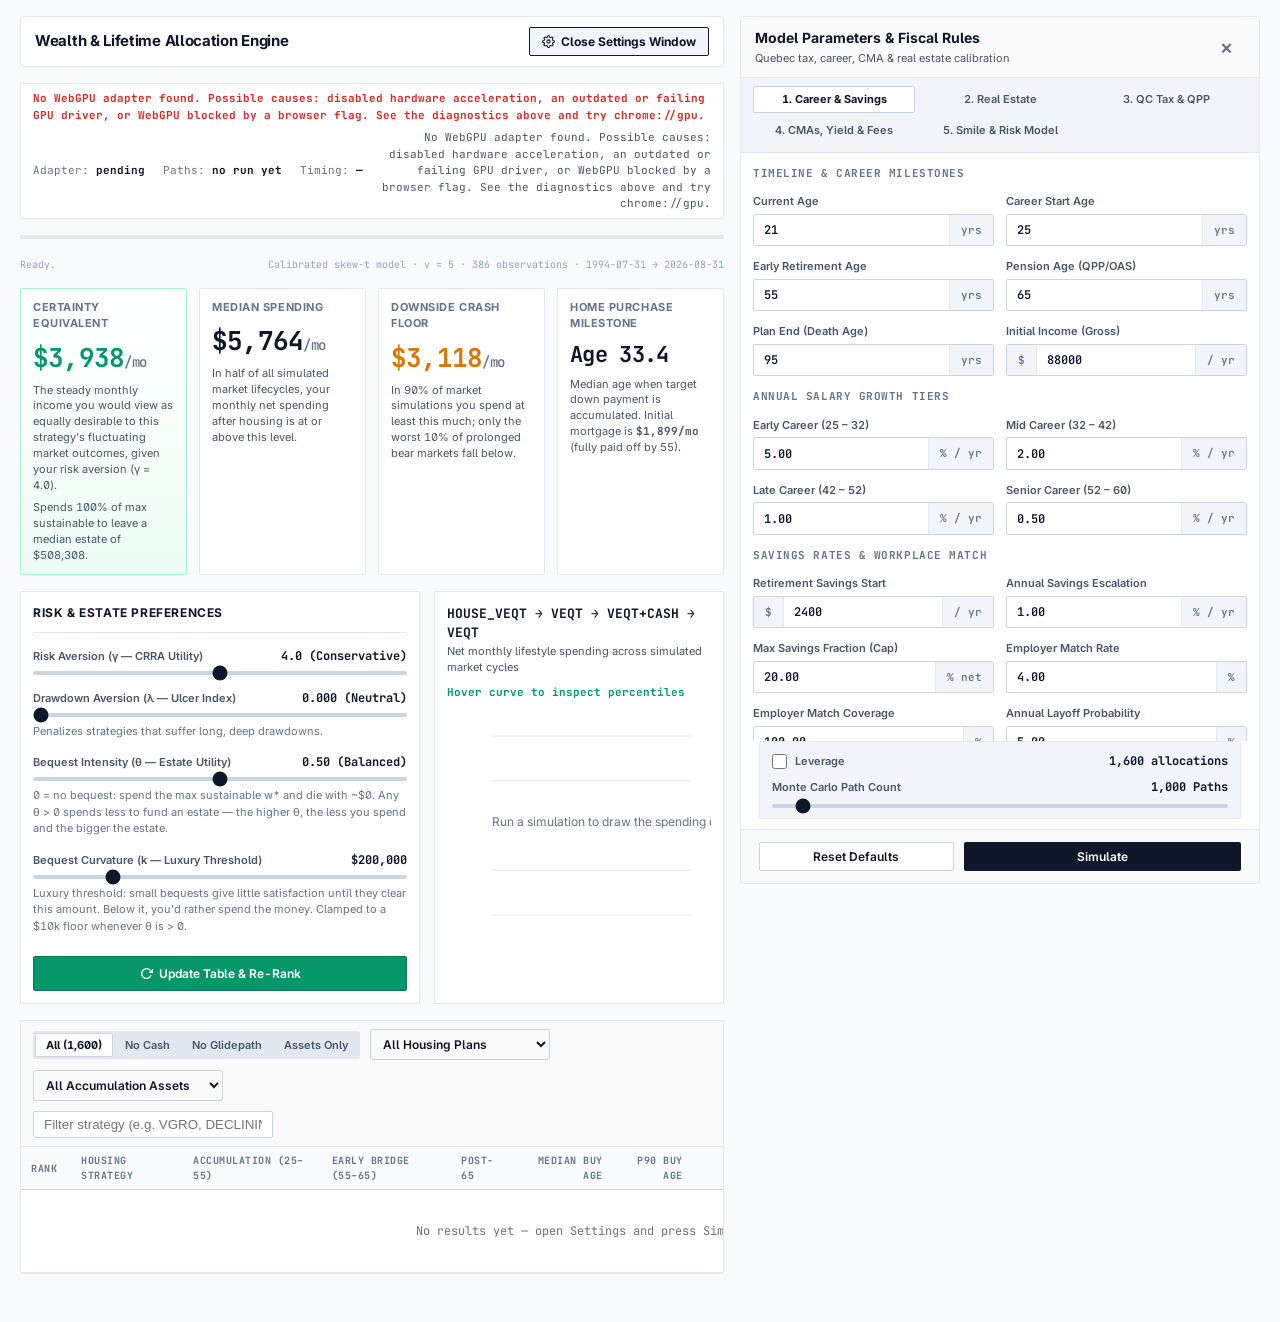
